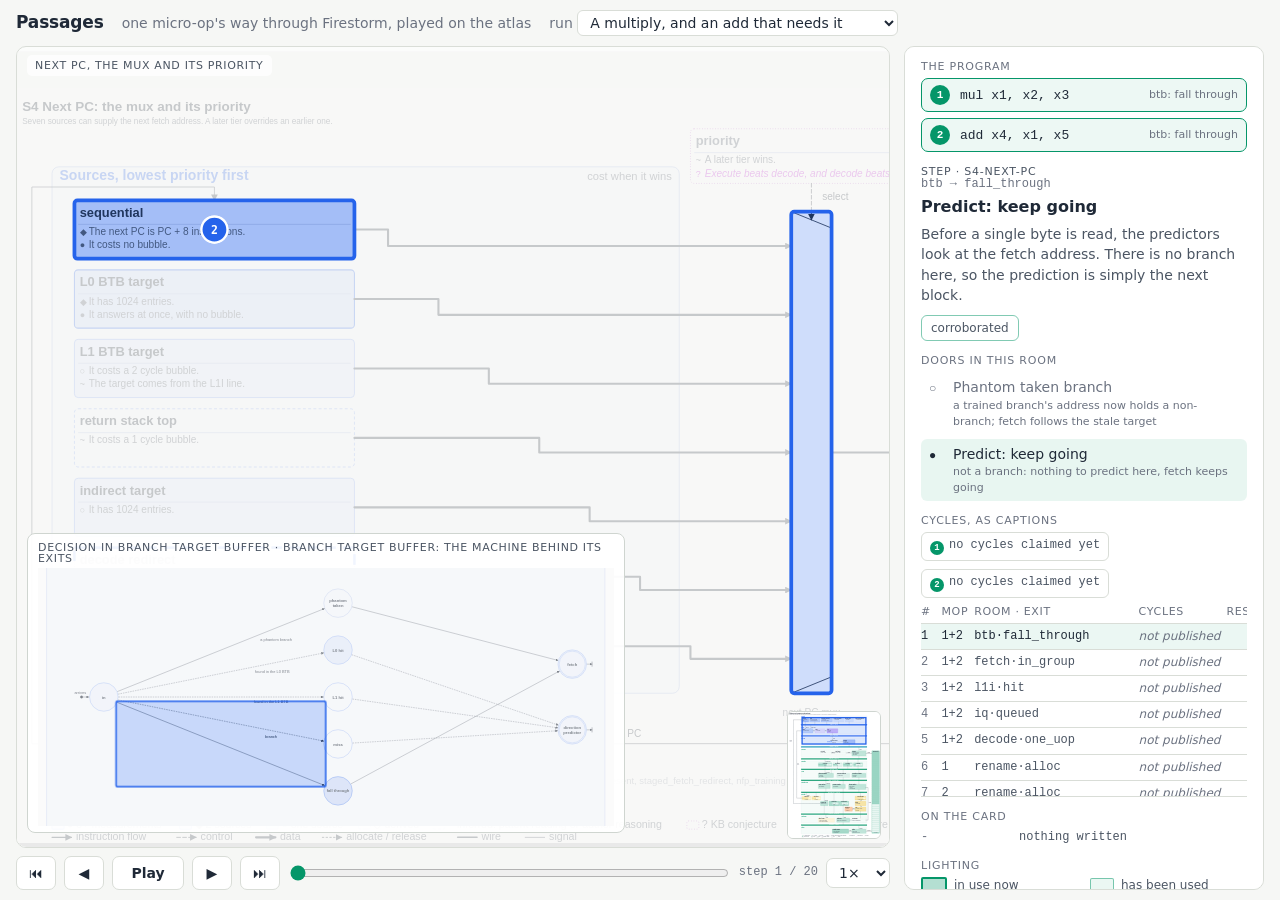
==== site/passages/index.html @ 5b328772 "Passages prototype player, linked under Maps" ====
<!-- index.html
Isaac Hagedorn, 2026-11-15
The Passages prototype: one instruction pair walks the spine of the Firestorm Atlas, with the figures and the runs embedded. -->
<!doctype html>
<meta charset="utf-8">
<meta name="viewport" content="width=device-width, initial-scale=1">
<title>Passages Spine Player</title>
<style>
/* Layout: a stage that holds the atlas figure and its camera, a reading panel beside it; the figure stays on light paper in both themes because the atlas is drawn for paper. */
:root {
  --bg: #f6f7f5; --fg: #1f2937; --fg2: #4b5563; --fg3: #6b7280; --line: #d9ddd7; --panel: #ffffff;
  --paper: #fbfcfb; --veil: #f6f7f5;
  --front: #2563eb; --back: #059669; --icache: #7c3aed; --ours: #c026d3; --wait: #d97706;
  --font: system-ui, -apple-system, 'Segoe UI', Roboto, 'Helvetica Neue', Arial, sans-serif; --mono: ui-monospace, SFMono-Regular, Menlo, Consolas, 'Liberation Mono', monospace;
}
@media (prefers-color-scheme: dark) { :root:not([data-theme="light"]) {
  --bg: #15181c; --fg: #e5e7eb; --fg2: #c3c8cf; --fg3: #8d949e; --line: #2d333b; --panel: #1c2026;
  --paper: #e7ebe8; --veil: #d7dcd8; color-scheme: dark } }
:root[data-theme="dark"] {
  --bg: #15181c; --fg: #e5e7eb; --fg2: #c3c8cf; --fg3: #8d949e; --line: #2d333b; --panel: #1c2026;
  --paper: #e7ebe8; --veil: #d7dcd8; color-scheme: dark }
html, body { height: 100%; }
body { background: var(--bg); color: var(--fg); font: 14px/1.45 var(--font); margin: 0; }
.app { display: grid; grid-template-columns: minmax(0, 1fr) 360px; grid-template-rows: auto minmax(0, 1fr); height: 100%;
  padding-left: max(16px, env(safe-area-inset-left, 0px)); padding-right: max(16px, env(safe-area-inset-right, 0px)); padding-block: 10px; gap: 10px 14px; box-sizing: border-box; }
header { grid-column: 1 / -1; display: flex; flex-wrap: wrap; align-items: baseline; gap: 6px 18px; }
header h1 { font-size: 17px; font-weight: 600; margin: 0; letter-spacing: -0.01em; }
header .sub { color: var(--fg3); }
header select { font: inherit; color: var(--fg); background: var(--panel); border: 1px solid var(--line); border-radius: 6px; padding: 3px 8px; }
.stagewrap { display: flex; flex-direction: column; min-width: 0; min-height: 0; gap: 8px; }
.stage { position: relative; flex: 1 1 auto; min-height: 0; background: var(--paper); border: 1px solid var(--line); border-radius: 10px; overflow: hidden; }
.stage svg.fig { position: absolute; inset: 0; width: 100%; height: 100%; opacity: 0; transition: opacity .35s; }
.stage svg.fig.on { opacity: 1; }
.fig .light rect.now { pointer-events: none; }
.figname { position: absolute; left: 10px; top: 8px; font: 500 11px/1 var(--font); letter-spacing: .06em; text-transform: uppercase; color: #4b5563; background: rgba(255,255,255,.75); padding: 5px 8px; border-radius: 5px; }
.mini { position: absolute; right: 8px; bottom: 8px; width: 92px; height: 126px; background: rgba(255,255,255,.85); border: 1px solid #cfd5d0; border-radius: 6px; overflow: hidden; }
.mini svg { width: 100%; height: 100%; }
.mini .cam { fill: rgba(37,99,235,.12); stroke: #2563eb; stroke-width: 24; }
.beatbar { position: absolute; left: 0; right: 0; bottom: 0; height: 4px; background: rgba(0,0,0,.06); }
.beatbar i { display: block; height: 100%; width: 0; background: var(--back); }
.controls { display: flex; flex-wrap: wrap; align-items: center; gap: 8px; }
.controls button { font: inherit; color: var(--fg); background: var(--panel); border: 1px solid var(--line); border-radius: 7px; padding: 6px 11px; cursor: pointer; min-width: 40px; }
.controls button:hover { border-color: var(--fg3); }
.controls button:focus-visible, header select:focus-visible, .controls select:focus-visible, .controls input:focus-visible { outline: 2px solid var(--front); outline-offset: 2px; }
.controls button.play { font-weight: 600; min-width: 72px; }
.controls input[type=range] { flex: 1 1 140px; min-width: 100px; accent-color: var(--back); }
.controls select { font: inherit; color: var(--fg); background: var(--panel); border: 1px solid var(--line); border-radius: 7px; padding: 5px 8px; }
.controls .pos { font-family: var(--mono); font-size: 12px; color: var(--fg3); font-variant-numeric: tabular-nums; min-width: 72px; text-align: right; }
.panel { background: var(--panel); border: 1px solid var(--line); border-radius: 10px; padding: 14px 16px; overflow-y: auto; min-height: 0; display: flex; flex-direction: column; gap: 14px; }
.party { display: grid; gap: 6px; }
.uop { display: grid; grid-template-columns: 22px minmax(0,1fr) auto; align-items: center; gap: 8px; padding: 6px 8px; border-radius: 7px; border: 1px solid var(--line); }
.uop .n { width: 20px; height: 20px; border-radius: 50%; color: #fff; font: 600 11px/20px var(--mono); text-align: center; background: var(--fg3); }
.uop.active { border-color: var(--back); background: color-mix(in srgb, var(--back) 7%, transparent); }
.uop.active .n { background: var(--back); }
.uop.done { opacity: .7; }
.uop code { font: 500 13px var(--mono); }
.uop .where { font-size: 11px; color: var(--fg3); white-space: nowrap; }
.eyebrow { font: 500 11px/1 var(--font); letter-spacing: .07em; text-transform: uppercase; color: var(--fg3); margin: 0 0 6px; }
.step h2 { font-size: 16px; margin: 0 0 6px; font-weight: 600; text-wrap: balance; }
.step .room { font: 12px var(--mono); color: var(--fg3); margin-bottom: 4px; }
.step p { margin: 0; color: var(--fg2); max-width: 44ch; }
.step p + p { margin-top: 6px; }
.chips { display: flex; flex-wrap: wrap; gap: 6px; margin-top: 10px; }
.chip { font: 500 12px/1 var(--font); padding: 6px 9px; border-radius: 6px; border: 1px solid var(--line); color: var(--fg2); }
.chip.cyc { font-family: var(--mono); font-variant-numeric: tabular-nums; }
.chip b { font-weight: 600; color: var(--fg); }
.chip.rest-confirmed, .chip.rest-corroborated, .chip.rest-measured { border-color: color-mix(in srgb, var(--back) 50%, transparent); }
.chip.rest-conjecture, .chip.rest-proposed { border-color: var(--ours); color: var(--ours); }
.chip.rest-inferred, .chip.rest-derived, .chip.rest-single { border-color: color-mix(in srgb, var(--wait) 60%, transparent); }
.doors { list-style: none; margin: 0; padding: 0; display: grid; gap: 4px; }
.doors li { display: grid; grid-template-columns: 16px minmax(0,1fr); gap: 8px; align-items: baseline; padding: 5px 8px; border-radius: 6px; color: var(--fg3); }
.doors li.taken { color: var(--fg); background: color-mix(in srgb, var(--back) 9%, transparent); }
.doors li.taken.conj { background: color-mix(in srgb, var(--ours) 10%, transparent); }
.doors li i { font-style: normal; font-family: var(--mono); font-size: 12px; }
.doors li span small { display: block; font-size: 11px; color: var(--fg3); }
.changes { font: 12px/1.5 var(--mono); color: var(--fg2); margin: 0; display: grid; gap: 2px; }
.changes div { display: grid; grid-template-columns: 90px minmax(0,1fr); gap: 8px; }
.changes div span:first-child { color: var(--fg3); }
.legend { display: grid; grid-template-columns: 1fr 1fr; gap: 5px 12px; font-size: 12px; color: var(--fg2); }
.legend span { display: flex; align-items: center; gap: 7px; }
.legend i { width: 22px; height: 12px; border-radius: 2px; flex: none; }
.legend .now { background: rgba(5,150,105,.3); border: 2px solid var(--back); }
.legend .been { background: rgba(5,150,105,.08); border: 1px solid rgba(5,150,105,.5); }
.legend .will { border: 2px dashed rgba(5,150,105,.75); }
.legend .idle { background: var(--veil); opacity: .9; border: 1px solid var(--line); }
.legend .conj { border: 2px solid var(--ours); background: rgba(192,38,211,.12); }
.legend .full { background: repeating-linear-gradient(45deg, rgba(217,119,6,.5) 0 3px, transparent 3px 6px); border: 1px solid var(--wait); }
.note { font-size: 12px; color: var(--fg3); }
.fsm { position: absolute; left: 10px; bottom: 14px; width: min(560px, 64%); background: rgba(255,255,255,.93); border: 1px solid #cfd5d0; border-radius: 8px; padding: 8px 10px 6px; opacity: 0; transform: translateY(8px); transition: opacity .3s, transform .3s; pointer-events: none; }
.fsm.on { opacity: 1; transform: none; }
.fsm .t { font: 500 11px/1 var(--font); letter-spacing: .06em; text-transform: uppercase; color: #4b5563; margin-bottom: 4px; }
.fsm .machwrap { position: relative; width: 100%; aspect-ratio: 2.2; }
.fsm svg.mach { position: absolute; inset: 0; width: 100%; height: 100%; display: none; }
.fsm svg.mach.on { display: block; }
.fsm { width: min(640px, 66%); }
.slotfill text { font-family: var(--mono); }
.ledgerwrap { max-height: 190px; overflow: auto; border-bottom: 1px solid var(--line); }
.ledger { width: 100%; border-collapse: collapse; font: 12px/1.35 var(--mono); font-variant-numeric: tabular-nums; }
.ledger th { text-align: left; font: 500 11px/1 var(--font); letter-spacing: .06em; text-transform: uppercase; color: var(--fg3); padding: 0 6px 6px 0; border-bottom: 1px solid var(--line); }
.ledger td { padding: 4px 6px 4px 0; border-bottom: 1px solid var(--line); vertical-align: top; color: var(--fg2); }
.ledger tr.cur td { color: var(--fg); background: color-mix(in srgb, var(--back) 8%, transparent); }
.ledger td.n { color: var(--fg3); }
.ledger td.c { white-space: nowrap; }
.ledger .np { color: var(--fg3); font-style: italic; font-family: var(--font); }
.clock { display: flex; gap: 8px; flex-wrap: wrap; margin-bottom: 8px; }
.clock span { font: 12px var(--mono); padding: 5px 8px; border: 1px solid var(--line); border-radius: 6px; color: var(--fg2); }
.clock span b { color: var(--fg); font-weight: 500; }
.clock span i { display: inline-block; width: 14px; height: 14px; border-radius: 50%; background: var(--back); color: #fff; font: 600 9px/14px var(--mono); text-align: center; font-style: normal; margin-right: 5px; vertical-align: -2px; }
.prelude { border-left: 3px solid var(--wait); padding: 6px 10px; background: color-mix(in srgb, var(--wait) 8%, transparent); border-radius: 0 6px 6px 0; }
@media (max-width: 900px) {
  .app { grid-template-columns: minmax(0, 1fr); grid-template-rows: auto minmax(0, 58vh) auto; height: auto; }
  .panel { overflow: visible; }
}
@media (prefers-reduced-motion: reduce) { .stage svg.fig { transition: none; } }
</style>

<div class="app">
  <header>
    <h1>Passages</h1>
    <span class="sub">one micro-op's way through Firestorm, played on the atlas</span>
    <label class="sub">run <select id="run"></select></label>
  </header>

  <div class="stagewrap">
    <div class="stage" id="stage">
      <svg class="fig" data-fig="03-rename" xmlns="http://www.w3.org/2000/svg" viewBox="0 0 2550.0 1102.5" role="img" aria-label="Map, rename and the register files" font-family="Inter, 'Helvetica Neue', Arial, sans-serif" data-kinds="dataflow structure"><g class="art"><defs><marker id="arrow-03rename" viewBox="0 0 10 10" refX="9" refY="5" markerWidth="9" markerHeight="9" markerUnits="userSpaceOnUse" orient="auto-start-reverse"><path d="M0,0 L10,5 L0,10 z" fill="#1f2937"/></marker><marker id="arrowrev-03rename" viewBox="0 0 10 10" refX="1" refY="5" markerWidth="9" markerHeight="9" markerUnits="userSpaceOnUse" orient="auto-start-reverse"><path d="M10,0 L0,5 L10,10 z" fill="#1f2937"/></marker></defs><rect x="0" y="0" width="2550.0" height="1102.5" fill="#ffffff"/><text x="20" y="30" font-family="Inter, 'Helvetica Neue', Arial, sans-serif" font-size="18" font-weight="700" fill="#1f2937">Map, rename and the register files</text><text x="20" y="48" font-family="Inter, 'Helvetica Neue', Arial, sans-serif" font-size="11" fill="#4b5563">8 uops/clk: map, rename, dispatch</text><rect x="255.0" y="105.0" width="645.0" height="633.0" rx="9" fill="#f5fbf9" stroke="#8abfb3" stroke-width="1"/>
<text x="265.0" y="122.0" font-family="Inter, 'Helvetica Neue', Arial, sans-serif" font-size="18.75" font-weight="700" fill="#059669" text-anchor="start">Map</text>
<text x="890.0" y="122.0" font-family="Inter, 'Helvetica Neue', Arial, sans-serif" font-size="15" font-weight="400" fill="#4b5563" text-anchor="end">8 wide group</text>
<rect x="945.0" y="105.0" width="675.0" height="633.0" rx="9" fill="#f5fbf9" stroke="#8abfb3" stroke-width="1"/>
<text x="955.0" y="122.0" font-family="Inter, 'Helvetica Neue', Arial, sans-serif" font-size="18.75" font-weight="700" fill="#059669" text-anchor="start">Rename</text>
<text x="1610.0" y="122.0" font-family="Inter, 'Helvetica Neue', Arial, sans-serif" font-size="15" font-weight="400" fill="#4b5563" text-anchor="end">arch -&gt; phys</text>
<rect x="1665.0" y="105.0" width="810.0" height="633.0" rx="9" fill="#f5fbf9" stroke="#8abfb3" stroke-width="1"/>
<text x="1675.0" y="122.0" font-family="Inter, 'Helvetica Neue', Arial, sans-serif" font-size="18.75" font-weight="700" fill="#059669" text-anchor="start">Physical register files</text>
<text x="2465.0" y="122.0" font-family="Inter, 'Helvetica Neue', Arial, sans-serif" font-size="15" font-weight="400" fill="#4b5563" text-anchor="end">in flight</text>
<rect x="255.0" y="774.0" width="2220.0" height="225.0" rx="9" fill="#f5fbf9" stroke="#8abfb3" stroke-width="1"/>
<text x="265.0" y="791.0" font-family="Inter, 'Helvetica Neue', Arial, sans-serif" font-size="18.75" font-weight="700" fill="#059669" text-anchor="start">Dispatch</text>
<text x="2465.0" y="791.0" font-family="Inter, 'Helvetica Neue', Arial, sans-serif" font-size="15" font-weight="400" fill="#4b5563" text-anchor="end">unordered | 1 queue per unit</text>
<rect x="75.0" y="360.0" width="135.0" height="75.0" rx="5" fill="#a6d7e3" stroke="#0891b2" stroke-width="2.2"/>
<line x1="80.0" y1="392.0" x2="205.0" y2="392.0" stroke="#9fc4d1" stroke-width="1"/>
<rect x="285.0" y="150.0" width="585.0" height="90.0" rx="5" fill="#f5fbf9" stroke="#50b696" stroke-width="1" stroke-dasharray="4 3"/>
<line x1="290.0" y1="182.0" x2="865.0" y2="182.0" stroke="#9ec5be" stroke-width="1"/>
<rect x="285.0" y="258.0" width="585.0" height="249.0" rx="5" fill="#dcf0ea" stroke="#50b696" stroke-width="1"/>
<rect x="303.0" y="300.0" width="111.0" height="30.0" rx="3" fill="#dcf0ea" stroke="#69c0a5" stroke-width="0.8"/>
<circle cx="430.5" cy="315.0" r="10.5" fill="#ffffff" stroke="#69c0a5" stroke-width="0.9"/>
<rect x="447.0" y="300.0" width="111.0" height="30.0" rx="3" fill="#dcf0ea" stroke="#69c0a5" stroke-width="0.8"/>
<rect x="591.0" y="300.0" width="111.0" height="30.0" rx="3" fill="#dcf0ea" stroke="#69c0a5" stroke-width="0.8"/>
<circle cx="718.5" cy="315.0" r="10.5" fill="#ffffff" stroke="#69c0a5" stroke-width="0.9"/>
<rect x="735.0" y="300.0" width="111.0" height="30.0" rx="3" fill="#dcf0ea" stroke="#69c0a5" stroke-width="0.8"/>
<rect x="303.0" y="339.0" width="111.0" height="30.0" rx="3" fill="#dcf0ea" stroke="#69c0a5" stroke-width="0.8"/>
<circle cx="430.5" cy="354.0" r="10.5" fill="#ffffff" stroke="#69c0a5" stroke-width="0.9"/>
<rect x="447.0" y="339.0" width="111.0" height="30.0" rx="3" fill="#dcf0ea" stroke="#69c0a5" stroke-width="0.8"/>
<rect x="591.0" y="339.0" width="111.0" height="30.0" rx="3" fill="#dcf0ea" stroke="#69c0a5" stroke-width="0.8"/>
<circle cx="718.5" cy="354.0" r="10.5" fill="#ffffff" stroke="#69c0a5" stroke-width="0.9"/>
<rect x="735.0" y="339.0" width="111.0" height="30.0" rx="3" fill="#dcf0ea" stroke="#69c0a5" stroke-width="0.8"/>
<rect x="303.0" y="378.0" width="111.0" height="30.0" rx="3" fill="#dcf0ea" stroke="#69c0a5" stroke-width="0.8"/>
<circle cx="430.5" cy="393.0" r="10.5" fill="#ffffff" stroke="#69c0a5" stroke-width="0.9"/>
<rect x="447.0" y="378.0" width="111.0" height="30.0" rx="3" fill="#dcf0ea" stroke="#69c0a5" stroke-width="0.8"/>
<rect x="591.0" y="378.0" width="111.0" height="30.0" rx="3" fill="#dcf0ea" stroke="#69c0a5" stroke-width="0.8"/>
<circle cx="718.5" cy="393.0" r="10.5" fill="#ffffff" stroke="#69c0a5" stroke-width="0.9"/>
<rect x="735.0" y="378.0" width="111.0" height="30.0" rx="3" fill="#dcf0ea" stroke="#69c0a5" stroke-width="0.8"/>
<rect x="303.0" y="417.0" width="111.0" height="30.0" rx="3" fill="#dcf0ea" stroke="#69c0a5" stroke-width="0.8"/>
<circle cx="430.5" cy="432.0" r="10.5" fill="#ffffff" stroke="#69c0a5" stroke-width="0.9"/>
<rect x="447.0" y="417.0" width="111.0" height="30.0" rx="3" fill="#dcf0ea" stroke="#69c0a5" stroke-width="0.8"/>
<rect x="591.0" y="417.0" width="111.0" height="30.0" rx="3" fill="#f5fbf9" stroke="#9ca3af" stroke-width="0.8"/>
<circle cx="718.5" cy="432.0" r="10.5" fill="#ffffff" stroke="#9ca3af" stroke-width="0.9"/>
<rect x="735.0" y="417.0" width="111.0" height="30.0" rx="3" fill="#f5fbf9" stroke="#9ca3af" stroke-width="0.8"/>
<rect x="303.0" y="456.0" width="111.0" height="30.0" rx="3" fill="#f5fbf9" stroke="#9ca3af" stroke-width="0.8"/>
<circle cx="430.5" cy="471.0" r="10.5" fill="#ffffff" stroke="#9ca3af" stroke-width="0.9"/>
<rect x="447.0" y="456.0" width="111.0" height="30.0" rx="3" fill="#f5fbf9" stroke="#9ca3af" stroke-width="0.8"/>
<rect x="285.0" y="558.0" width="180.0" height="108.0" rx="5" fill="#a5d9c9" stroke="#059669" stroke-width="2.2"/>
<line x1="290.0" y1="590.0" x2="460.0" y2="590.0" stroke="#9ec5be" stroke-width="1"/>
<rect x="483.0" y="558.0" width="180.0" height="108.0" rx="5" fill="#a5d9c9" stroke="#059669" stroke-width="2.2"/>
<line x1="488.0" y1="590.0" x2="658.0" y2="590.0" stroke="#9ec5be" stroke-width="1"/>
<rect x="681.0" y="558.0" width="189.0" height="108.0" rx="5" fill="#c0e5da" stroke="#059669" stroke-width="1.4"/>
<line x1="686.0" y1="590.0" x2="865.0" y2="590.0" stroke="#9ec5be" stroke-width="1"/>
<rect x="975.0" y="150.0" width="300.0" height="177.0" rx="4" fill="#c0e5da" stroke="#059669" stroke-width="1.4"/>
<rect x="979.0" y="186.8" width="96.1" height="13.8" rx="1" fill="#ebf7f3" stroke="#7fbcad" stroke-width="0.5"/>
<rect x="1076.3" y="186.8" width="96.1" height="13.8" rx="1" fill="#ebf7f3" stroke="#7fbcad" stroke-width="0.5"/>
<rect x="1173.7" y="186.8" width="96.1" height="13.8" rx="1" fill="#ebf7f3" stroke="#7fbcad" stroke-width="0.5"/>
<rect x="979.0" y="201.7" width="96.1" height="13.8" rx="1" fill="#ebf7f3" stroke="#7fbcad" stroke-width="0.5"/>
<rect x="1076.3" y="201.7" width="96.1" height="13.8" rx="1" fill="#ebf7f3" stroke="#7fbcad" stroke-width="0.5"/>
<rect x="1173.7" y="201.7" width="96.1" height="13.8" rx="1" fill="#ebf7f3" stroke="#7fbcad" stroke-width="0.5"/>
<rect x="979.0" y="216.7" width="96.1" height="13.8" rx="1" fill="#ebf7f3" stroke="#7fbcad" stroke-width="0.5"/>
<rect x="1076.3" y="216.7" width="96.1" height="13.8" rx="1" fill="#ebf7f3" stroke="#7fbcad" stroke-width="0.5"/>
<rect x="1173.7" y="216.7" width="96.1" height="13.8" rx="1" fill="#ebf7f3" stroke="#7fbcad" stroke-width="0.5"/>
<rect x="979.0" y="231.7" width="96.1" height="13.8" rx="1" fill="#ebf7f3" stroke="#7fbcad" stroke-width="0.5"/>
<rect x="1076.3" y="231.7" width="96.1" height="13.8" rx="1" fill="#ebf7f3" stroke="#7fbcad" stroke-width="0.5"/>
<rect x="1173.7" y="231.7" width="96.1" height="13.8" rx="1" fill="#ebf7f3" stroke="#7fbcad" stroke-width="0.5"/>
<rect x="979.0" y="246.6" width="96.1" height="13.8" rx="1" fill="#ebf7f3" stroke="#7fbcad" stroke-width="0.5"/>
<rect x="1076.3" y="246.6" width="96.1" height="13.8" rx="1" fill="#ebf7f3" stroke="#7fbcad" stroke-width="0.5"/>
<rect x="1173.7" y="246.6" width="96.1" height="13.8" rx="1" fill="#ebf7f3" stroke="#7fbcad" stroke-width="0.5"/>
<rect x="979.0" y="261.6" width="96.1" height="13.8" rx="1" fill="#ebf7f3" stroke="#7fbcad" stroke-width="0.5"/>
<rect x="1076.3" y="261.6" width="96.1" height="13.8" rx="1" fill="#ebf7f3" stroke="#7fbcad" stroke-width="0.5"/>
<rect x="1173.7" y="261.6" width="96.1" height="13.8" rx="1" fill="#ebf7f3" stroke="#7fbcad" stroke-width="0.5"/>
<rect x="979.0" y="276.6" width="96.1" height="13.8" rx="1" fill="#ebf7f3" stroke="#7fbcad" stroke-width="0.5"/>
<rect x="1076.3" y="276.6" width="96.1" height="13.8" rx="1" fill="#ebf7f3" stroke="#7fbcad" stroke-width="0.5"/>
<rect x="1173.7" y="276.6" width="96.1" height="13.8" rx="1" fill="#ebf7f3" stroke="#7fbcad" stroke-width="0.5"/>
<rect x="979.0" y="291.5" width="96.1" height="13.8" rx="1" fill="#ebf7f3" stroke="#7fbcad" stroke-width="0.5"/>
<rect x="1076.3" y="291.5" width="96.1" height="13.8" rx="1" fill="#ebf7f3" stroke="#7fbcad" stroke-width="0.5"/>
<rect x="1173.7" y="291.5" width="96.1" height="13.8" rx="1" fill="#ebf7f3" stroke="#7fbcad" stroke-width="0.5"/>
<rect x="975.0" y="360.0" width="300.0" height="180.0" rx="4" fill="#a5d9c9" stroke="#059669" stroke-width="2.2"/>
<rect x="979.0" y="383.0" width="292.0" height="13.7" rx="1.5" fill="#ebf7f3" stroke="#75b9a8" stroke-width="0.6"/>
<rect x="979.0" y="398.2" width="292.0" height="13.7" rx="1.5" fill="#ebf7f3" stroke="#75b9a8" stroke-width="0.6"/>
<rect x="979.0" y="413.3" width="292.0" height="13.7" rx="1.5" fill="#ebf7f3" stroke="#75b9a8" stroke-width="0.6"/>
<rect x="979.0" y="428.5" width="292.0" height="13.7" rx="1.5" fill="#ebf7f3" stroke="#75b9a8" stroke-width="0.6"/>
<rect x="979.0" y="443.7" width="292.0" height="13.7" rx="1.5" fill="#ebf7f3" stroke="#75b9a8" stroke-width="0.6"/>
<rect x="979.0" y="458.8" width="292.0" height="13.7" rx="1.5" fill="#ebf7f3" stroke="#75b9a8" stroke-width="0.6"/>
<rect x="979.0" y="474.0" width="292.0" height="13.7" rx="1.5" fill="#ebf7f3" stroke="#75b9a8" stroke-width="0.6"/>
<rect x="979.0" y="489.2" width="292.0" height="13.7" rx="1.5" fill="#ebf7f3" stroke="#75b9a8" stroke-width="0.6"/>
<rect x="979.0" y="504.3" width="292.0" height="13.7" rx="1.5" fill="#ebf7f3" stroke="#75b9a8" stroke-width="0.6"/>
<rect x="975.0" y="564.0" width="615.0" height="141.0" rx="5" fill="#c0e5da" stroke="#059669" stroke-width="1.4"/>
<rect x="993.0" y="606.0" width="300.0" height="15.0" rx="2" fill="#f5fbf9" stroke="#9ec5be" stroke-width="0.6"/>
<rect x="993.0" y="606.0" width="300.0" height="15.0" rx="2" fill="#a8daca" stroke="none" stroke-width="1"/>
<rect x="993.0" y="628.5" width="300.0" height="15.0" rx="2" fill="#f5fbf9" stroke="#9ec5be" stroke-width="0.6"/>
<rect x="993.0" y="628.5" width="131.8" height="15.0" rx="2" fill="#a8daca" stroke="none" stroke-width="1"/>
<rect x="993.0" y="651.0" width="300.0" height="15.0" rx="2" fill="#f5fbf9" stroke="#9ec5be" stroke-width="0.6"/>
<rect x="993.0" y="651.0" width="82.1" height="15.0" rx="2" fill="#a8daca" stroke="none" stroke-width="1"/>
<rect x="993.0" y="673.5" width="300.0" height="15.0" rx="2" fill="#f5fbf9" stroke="#9ec5be" stroke-width="0.6"/>
<rect x="993.0" y="673.5" width="19.0" height="15.0" rx="2" fill="#a8daca" stroke="none" stroke-width="1"/>
<rect x="1695.0" y="150.0" width="360.0" height="225.0" rx="4" fill="#c0e5da" stroke="#059669" stroke-width="1.4"/>
<rect x="1699.0" y="186.8" width="86.8" height="15.6" rx="1" fill="#ebf7f3" stroke="#7fbcad" stroke-width="0.5"/>
<rect x="1787.0" y="186.8" width="86.8" height="15.6" rx="1" fill="#ebf7f3" stroke="#7fbcad" stroke-width="0.5"/>
<rect x="1875.0" y="186.8" width="86.8" height="15.6" rx="1" fill="#ebf7f3" stroke="#7fbcad" stroke-width="0.5"/>
<rect x="1963.0" y="186.8" width="86.8" height="15.6" rx="1" fill="#ebf7f3" stroke="#7fbcad" stroke-width="0.5"/>
<rect x="1699.0" y="203.5" width="86.8" height="15.6" rx="1" fill="#ebf7f3" stroke="#7fbcad" stroke-width="0.5"/>
<rect x="1787.0" y="203.5" width="86.8" height="15.6" rx="1" fill="#ebf7f3" stroke="#7fbcad" stroke-width="0.5"/>
<rect x="1875.0" y="203.5" width="86.8" height="15.6" rx="1" fill="#ebf7f3" stroke="#7fbcad" stroke-width="0.5"/>
<rect x="1963.0" y="203.5" width="86.8" height="15.6" rx="1" fill="#ebf7f3" stroke="#7fbcad" stroke-width="0.5"/>
<rect x="1699.0" y="220.3" width="86.8" height="15.6" rx="1" fill="#ebf7f3" stroke="#7fbcad" stroke-width="0.5"/>
<rect x="1787.0" y="220.3" width="86.8" height="15.6" rx="1" fill="#ebf7f3" stroke="#7fbcad" stroke-width="0.5"/>
<rect x="1875.0" y="220.3" width="86.8" height="15.6" rx="1" fill="#ebf7f3" stroke="#7fbcad" stroke-width="0.5"/>
<rect x="1963.0" y="220.3" width="86.8" height="15.6" rx="1" fill="#ebf7f3" stroke="#7fbcad" stroke-width="0.5"/>
<rect x="1699.0" y="237.1" width="86.8" height="15.6" rx="1" fill="#ebf7f3" stroke="#7fbcad" stroke-width="0.5"/>
<rect x="1787.0" y="237.1" width="86.8" height="15.6" rx="1" fill="#ebf7f3" stroke="#7fbcad" stroke-width="0.5"/>
<rect x="1875.0" y="237.1" width="86.8" height="15.6" rx="1" fill="#ebf7f3" stroke="#7fbcad" stroke-width="0.5"/>
<rect x="1963.0" y="237.1" width="86.8" height="15.6" rx="1" fill="#ebf7f3" stroke="#7fbcad" stroke-width="0.5"/>
<rect x="1699.0" y="253.8" width="86.8" height="15.6" rx="1" fill="#ebf7f3" stroke="#7fbcad" stroke-width="0.5"/>
<rect x="1787.0" y="253.8" width="86.8" height="15.6" rx="1" fill="#ebf7f3" stroke="#7fbcad" stroke-width="0.5"/>
<rect x="1875.0" y="253.8" width="86.8" height="15.6" rx="1" fill="#ebf7f3" stroke="#7fbcad" stroke-width="0.5"/>
<rect x="1963.0" y="253.8" width="86.8" height="15.6" rx="1" fill="#ebf7f3" stroke="#7fbcad" stroke-width="0.5"/>
<rect x="1699.0" y="270.6" width="86.8" height="15.6" rx="1" fill="#ebf7f3" stroke="#7fbcad" stroke-width="0.5"/>
<rect x="1787.0" y="270.6" width="86.8" height="15.6" rx="1" fill="#ebf7f3" stroke="#7fbcad" stroke-width="0.5"/>
<rect x="1875.0" y="270.6" width="86.8" height="15.6" rx="1" fill="#ebf7f3" stroke="#7fbcad" stroke-width="0.5"/>
<rect x="1963.0" y="270.6" width="86.8" height="15.6" rx="1" fill="#ebf7f3" stroke="#7fbcad" stroke-width="0.5"/>
<rect x="1699.0" y="287.4" width="86.8" height="15.6" rx="1" fill="#ebf7f3" stroke="#7fbcad" stroke-width="0.5"/>
<rect x="1787.0" y="287.4" width="86.8" height="15.6" rx="1" fill="#ebf7f3" stroke="#7fbcad" stroke-width="0.5"/>
<rect x="1875.0" y="287.4" width="86.8" height="15.6" rx="1" fill="#ebf7f3" stroke="#7fbcad" stroke-width="0.5"/>
<rect x="1963.0" y="287.4" width="86.8" height="15.6" rx="1" fill="#ebf7f3" stroke="#7fbcad" stroke-width="0.5"/>
<rect x="1699.0" y="304.2" width="86.8" height="15.6" rx="1" fill="#ebf7f3" stroke="#7fbcad" stroke-width="0.5"/>
<rect x="1787.0" y="304.2" width="86.8" height="15.6" rx="1" fill="#ebf7f3" stroke="#7fbcad" stroke-width="0.5"/>
<rect x="1875.0" y="304.2" width="86.8" height="15.6" rx="1" fill="#ebf7f3" stroke="#7fbcad" stroke-width="0.5"/>
<rect x="1963.0" y="304.2" width="86.8" height="15.6" rx="1" fill="#ebf7f3" stroke="#7fbcad" stroke-width="0.5"/>
<rect x="1699.0" y="320.9" width="86.8" height="15.6" rx="1" fill="#ebf7f3" stroke="#7fbcad" stroke-width="0.5"/>
<rect x="1787.0" y="320.9" width="86.8" height="15.6" rx="1" fill="#ebf7f3" stroke="#7fbcad" stroke-width="0.5"/>
<rect x="1875.0" y="320.9" width="86.8" height="15.6" rx="1" fill="#ebf7f3" stroke="#7fbcad" stroke-width="0.5"/>
<rect x="1963.0" y="320.9" width="86.8" height="15.6" rx="1" fill="#ebf7f3" stroke="#7fbcad" stroke-width="0.5"/>
<rect x="1699.0" y="337.7" width="86.8" height="15.6" rx="1" fill="#ebf7f3" stroke="#7fbcad" stroke-width="0.5"/>
<rect x="1787.0" y="337.7" width="86.8" height="15.6" rx="1" fill="#ebf7f3" stroke="#7fbcad" stroke-width="0.5"/>
<rect x="1875.0" y="337.7" width="86.8" height="15.6" rx="1" fill="#ebf7f3" stroke="#7fbcad" stroke-width="0.5"/>
<rect x="1963.0" y="337.7" width="86.8" height="15.6" rx="1" fill="#ebf7f3" stroke="#7fbcad" stroke-width="0.5"/>
<rect x="1695.0" y="405.0" width="360.0" height="135.0" rx="4" fill="#c0e5da" stroke="#059669" stroke-width="1.4"/>
<rect x="1699.0" y="428.0" width="86.8" height="14.1" rx="1" fill="#ebf7f3" stroke="#7fbcad" stroke-width="0.5"/>
<rect x="1787.0" y="428.0" width="86.8" height="14.1" rx="1" fill="#ebf7f3" stroke="#7fbcad" stroke-width="0.5"/>
<rect x="1875.0" y="428.0" width="86.8" height="14.1" rx="1" fill="#ebf7f3" stroke="#7fbcad" stroke-width="0.5"/>
<rect x="1963.0" y="428.0" width="86.8" height="14.1" rx="1" fill="#ebf7f3" stroke="#7fbcad" stroke-width="0.5"/>
<rect x="1699.0" y="443.2" width="86.8" height="14.1" rx="1" fill="#ebf7f3" stroke="#7fbcad" stroke-width="0.5"/>
<rect x="1787.0" y="443.2" width="86.8" height="14.1" rx="1" fill="#ebf7f3" stroke="#7fbcad" stroke-width="0.5"/>
<rect x="1875.0" y="443.2" width="86.8" height="14.1" rx="1" fill="#ebf7f3" stroke="#7fbcad" stroke-width="0.5"/>
<rect x="1963.0" y="443.2" width="86.8" height="14.1" rx="1" fill="#ebf7f3" stroke="#7fbcad" stroke-width="0.5"/>
<rect x="1699.0" y="458.5" width="86.8" height="14.1" rx="1" fill="#ebf7f3" stroke="#7fbcad" stroke-width="0.5"/>
<rect x="1787.0" y="458.5" width="86.8" height="14.1" rx="1" fill="#ebf7f3" stroke="#7fbcad" stroke-width="0.5"/>
<rect x="1875.0" y="458.5" width="86.8" height="14.1" rx="1" fill="#ebf7f3" stroke="#7fbcad" stroke-width="0.5"/>
<rect x="1963.0" y="458.5" width="86.8" height="14.1" rx="1" fill="#ebf7f3" stroke="#7fbcad" stroke-width="0.5"/>
<rect x="1699.0" y="473.8" width="86.8" height="14.1" rx="1" fill="#ebf7f3" stroke="#7fbcad" stroke-width="0.5"/>
<rect x="1787.0" y="473.8" width="86.8" height="14.1" rx="1" fill="#ebf7f3" stroke="#7fbcad" stroke-width="0.5"/>
<rect x="1875.0" y="473.8" width="86.8" height="14.1" rx="1" fill="#ebf7f3" stroke="#7fbcad" stroke-width="0.5"/>
<rect x="1963.0" y="473.8" width="86.8" height="14.1" rx="1" fill="#ebf7f3" stroke="#7fbcad" stroke-width="0.5"/>
<rect x="1699.0" y="489.0" width="86.8" height="14.1" rx="1" fill="#ebf7f3" stroke="#7fbcad" stroke-width="0.5"/>
<rect x="1787.0" y="489.0" width="86.8" height="14.1" rx="1" fill="#ebf7f3" stroke="#7fbcad" stroke-width="0.5"/>
<rect x="1875.0" y="489.0" width="86.8" height="14.1" rx="1" fill="#ebf7f3" stroke="#7fbcad" stroke-width="0.5"/>
<rect x="1963.0" y="489.0" width="86.8" height="14.1" rx="1" fill="#ebf7f3" stroke="#7fbcad" stroke-width="0.5"/>
<rect x="1699.0" y="504.2" width="86.8" height="14.1" rx="1" fill="#ebf7f3" stroke="#7fbcad" stroke-width="0.5"/>
<rect x="1787.0" y="504.2" width="86.8" height="14.1" rx="1" fill="#ebf7f3" stroke="#7fbcad" stroke-width="0.5"/>
<rect x="1875.0" y="504.2" width="86.8" height="14.1" rx="1" fill="#ebf7f3" stroke="#7fbcad" stroke-width="0.5"/>
<rect x="1963.0" y="504.2" width="86.8" height="14.1" rx="1" fill="#ebf7f3" stroke="#7fbcad" stroke-width="0.5"/>
<rect x="2085.0" y="405.0" width="165.0" height="135.0" rx="4" fill="#c0e5da" stroke="#059669" stroke-width="1.4"/>
<rect x="2089.0" y="441.8" width="77.3" height="18.2" rx="1" fill="#ebf7f3" stroke="#7fbcad" stroke-width="0.5"/>
<rect x="2167.5" y="441.8" width="77.3" height="18.2" rx="1" fill="#ebf7f3" stroke="#7fbcad" stroke-width="0.5"/>
<rect x="2089.0" y="461.2" width="77.3" height="18.2" rx="1" fill="#ebf7f3" stroke="#7fbcad" stroke-width="0.5"/>
<rect x="2167.5" y="461.2" width="77.3" height="18.2" rx="1" fill="#ebf7f3" stroke="#7fbcad" stroke-width="0.5"/>
<rect x="2089.0" y="480.6" width="77.3" height="18.2" rx="1" fill="#ebf7f3" stroke="#7fbcad" stroke-width="0.5"/>
<rect x="2167.5" y="480.6" width="77.3" height="18.2" rx="1" fill="#ebf7f3" stroke="#7fbcad" stroke-width="0.5"/>
<rect x="2089.0" y="500.1" width="77.3" height="18.2" rx="1" fill="#ebf7f3" stroke="#7fbcad" stroke-width="0.5"/>
<rect x="2167.5" y="500.1" width="77.3" height="18.2" rx="1" fill="#ebf7f3" stroke="#7fbcad" stroke-width="0.5"/>
<rect x="1695.0" y="576.0" width="555.0" height="84.0" rx="5" fill="none" stroke="#b258c5" stroke-width="1.3" stroke-dasharray="1 2.5"/>
<line x1="1700.0" y1="608.0" x2="2245.0" y2="608.0" stroke="#9ec5be" stroke-width="1"/>
<rect x="285.0" y="819.0" width="225.0" height="150.0" rx="4" fill="#c0e5da" stroke="#059669" stroke-width="1.4"/>
<rect x="289.0" y="842.0" width="217.0" height="16.2" rx="1.5" fill="#ebf7f3" stroke="#75b9a8" stroke-width="0.6"/>
<rect x="289.0" y="859.8" width="217.0" height="16.2" rx="1.5" fill="#ebf7f3" stroke="#75b9a8" stroke-width="0.6"/>
<rect x="289.0" y="877.5" width="217.0" height="16.2" rx="1.5" fill="#ebf7f3" stroke="#75b9a8" stroke-width="0.6"/>
<rect x="289.0" y="895.2" width="217.0" height="16.2" rx="1.5" fill="#ebf7f3" stroke="#75b9a8" stroke-width="0.6"/>
<rect x="289.0" y="913.0" width="217.0" height="16.2" rx="1.5" fill="#ebf7f3" stroke="#75b9a8" stroke-width="0.6"/>
<rect x="289.0" y="930.8" width="217.0" height="16.2" rx="1.5" fill="#ebf7f3" stroke="#75b9a8" stroke-width="0.6"/>
<rect x="585.0" y="858.0" width="120.0" height="72.0" rx="5" fill="#f2faf8" stroke="#8abfb3" stroke-width="1"/>
<line x1="590.0" y1="890.8" x2="700.0" y2="890.8" stroke="#9ec5be" stroke-width="1"/>
<rect x="735.0" y="819.0" width="225.0" height="150.0" rx="4" fill="#dcf0ea" stroke="#50b696" stroke-width="1"/>
<rect x="739.0" y="842.0" width="217.0" height="25.1" rx="1.5" fill="#ebf7f3" stroke="#75b9a8" stroke-width="0.6"/>
<rect x="739.0" y="868.6" width="217.0" height="25.1" rx="1.5" fill="#ebf7f3" stroke="#75b9a8" stroke-width="0.6"/>
<rect x="739.0" y="895.2" width="217.0" height="25.1" rx="1.5" fill="#ebf7f3" stroke="#75b9a8" stroke-width="0.6"/>
<rect x="739.0" y="921.9" width="217.0" height="25.1" rx="1.5" fill="#ebf7f3" stroke="#75b9a8" stroke-width="0.6"/>
<rect x="1035.0" y="858.0" width="120.0" height="72.0" rx="5" fill="#f2faf8" stroke="#8abfb3" stroke-width="1"/>
<line x1="1040.0" y1="890.8" x2="1150.0" y2="890.8" stroke="#9ec5be" stroke-width="1"/>
<rect x="1185.0" y="819.0" width="225.0" height="150.0" rx="4" fill="#c0e5da" stroke="#059669" stroke-width="1.4"/>
<rect x="1189.0" y="842.0" width="217.0" height="25.1" rx="1.5" fill="#ebf7f3" stroke="#75b9a8" stroke-width="0.6"/>
<rect x="1189.0" y="868.6" width="217.0" height="25.1" rx="1.5" fill="#ebf7f3" stroke="#75b9a8" stroke-width="0.6"/>
<rect x="1189.0" y="895.2" width="217.0" height="25.1" rx="1.5" fill="#ebf7f3" stroke="#75b9a8" stroke-width="0.6"/>
<rect x="1189.0" y="921.9" width="217.0" height="25.1" rx="1.5" fill="#ebf7f3" stroke="#75b9a8" stroke-width="0.6"/>
<rect x="1485.0" y="858.0" width="120.0" height="72.0" rx="5" fill="#f2faf8" stroke="#8abfb3" stroke-width="1"/>
<line x1="1490.0" y1="890.8" x2="1600.0" y2="890.8" stroke="#9ec5be" stroke-width="1"/>
<rect x="1635.0" y="819.0" width="225.0" height="150.0" rx="4" fill="#c0e5da" stroke="#059669" stroke-width="1.4"/>
<rect x="1639.0" y="842.0" width="217.0" height="25.1" rx="1.5" fill="#ebf7f3" stroke="#75b9a8" stroke-width="0.6"/>
<rect x="1639.0" y="868.6" width="217.0" height="25.1" rx="1.5" fill="#ebf7f3" stroke="#75b9a8" stroke-width="0.6"/>
<rect x="1639.0" y="895.2" width="217.0" height="25.1" rx="1.5" fill="#ebf7f3" stroke="#75b9a8" stroke-width="0.6"/>
<rect x="1639.0" y="921.9" width="217.0" height="25.1" rx="1.5" fill="#ebf7f3" stroke="#75b9a8" stroke-width="0.6"/>
<rect x="1935.0" y="858.0" width="120.0" height="72.0" rx="5" fill="#f2faf8" stroke="#8abfb3" stroke-width="1"/>
<line x1="1940.0" y1="890.8" x2="2050.0" y2="890.8" stroke="#9ec5be" stroke-width="1"/>
<rect x="2100.0" y="819.0" width="345.0" height="96.0" rx="5" fill="#f5fbf9" stroke="#50b696" stroke-width="1" stroke-dasharray="4 3"/>
<line x1="2105.0" y1="851.0" x2="2440.0" y2="851.0" stroke="#9ec5be" stroke-width="1"/>
<polyline points="510.0,894.0 585.0,894.0" fill="none" stroke="#1f2937" stroke-width="1.6" marker-end="url(#arrow-03rename)" stroke-linejoin="round" stroke-linecap="round" data-eid="0" data-src="dispatch_int" data-dst="dispatch_int_q"/>
<polyline points="960.0,894.0 1035.0,894.0" fill="none" stroke="#1f2937" stroke-width="1.6" marker-end="url(#arrow-03rename)" stroke-linejoin="round" stroke-linecap="round" data-eid="1" data-src="dispatch_mul" data-dst="dispatch_mul_q"/>
<polyline points="1410.0,894.0 1485.0,894.0" fill="none" stroke="#1f2937" stroke-width="1.6" marker-end="url(#arrow-03rename)" stroke-linejoin="round" stroke-linecap="round" data-eid="2" data-src="dispatch_ls" data-dst="dispatch_ls_q"/>
<polyline points="1860.0,894.0 1935.0,894.0" fill="none" stroke="#1f2937" stroke-width="1.6" marker-end="url(#arrow-03rename)" stroke-linejoin="round" stroke-linecap="round" data-eid="3" data-src="dispatch_fp" data-dst="dispatch_fp_q"/>
<polyline points="210.0,397.5 232.5,397.5 232.5,195.0 285.0,195.0" fill="none" stroke="#1f2937" stroke-width="1.6" marker-end="url(#arrow-03rename)" stroke-linejoin="round" stroke-linecap="round" data-eid="4" data-src="decode" data-dst="group_map"/>
<polyline points="870.0,195.0 975.0,195.0" fill="none" stroke="#1f2937" stroke-width="1.6" marker-end="url(#arrow-03rename)" stroke-linejoin="round" stroke-linecap="round" data-eid="5" data-src="group_map" data-dst="rename"/>
<polyline points="870.0,612.0 904.5,612.0 904.5,750.0 1642.5,750.0 1642.5,393.0 2001.0,393.0 2001.0,375.0" fill="none" stroke="#1f2937" stroke-width="2.8" marker-end="url(#arrow-03rename)" stroke-linejoin="round" stroke-linecap="round" data-eid="6" data-src="immediate_regs" data-dst="int_prf"/>
<polyline points="1275.0,282.8 1642.5,282.8 1642.5,240.0 1695.0,240.0" fill="none" stroke="#1f2937" stroke-width="1.2" stroke-dasharray="2 3" marker-end="url(#arrow-03rename)" stroke-linejoin="round" stroke-linecap="round" data-eid="7" data-src="rename" data-dst="int_prf"/>
<polyline points="1125.0,327.0 1125.0,360.0" fill="none" stroke="#1f2937" stroke-width="1.2" stroke-dasharray="5 3" marker-end="url(#arrow-03rename)" stroke-linejoin="round" stroke-linecap="round" data-eid="8" data-src="rename" data-dst="rename_retire_queue"/>
<polyline points="1275.0,522.0 1642.5,522.0 1642.5,472.5 1695.0,472.5" fill="none" stroke="#1f2937" stroke-width="1.2" stroke-dasharray="2 3" marker-end="url(#arrow-03rename)" stroke-linejoin="round" stroke-linecap="round" data-eid="9" data-src="rename_retire_queue" data-dst="fp_prf"/>
<polyline points="975.0,318.1 927.0,318.1 927.0,762.0 240.0,762.0 240.0,894.0 285.0,894.0" fill="none" stroke="#1f2937" stroke-width="1.6" marker-end="url(#arrow-03rename)" stroke-linejoin="round" stroke-linecap="round" data-eid="10" data-src="rename" data-dst="dispatch_int"/>
<text x="82.0" y="382.2" font-family="Inter, 'Helvetica Neue', Arial, sans-serif" font-size="17.25" font-weight="600" fill="#1f2937" text-anchor="start">Decode</text>
<text x="82.0" y="406.5" font-family="Inter, 'Helvetica Neue', Arial, sans-serif" font-size="12" font-weight="400" fill="#4b5563" text-anchor="start">●</text>
<text x="94.1" y="406.5" font-family="Inter, 'Helvetica Neue', Arial, sans-serif" font-size="13.5" font-weight="400" fill="#4b5563" text-anchor="start">8 instr/clk</text>
<text x="292.0" y="172.2" font-family="Inter, 'Helvetica Neue', Arial, sans-serif" font-size="17.25" font-weight="600" fill="#1f2937" text-anchor="start">Group map</text>
<text x="292.0" y="196.5" font-family="Inter, 'Helvetica Neue', Arial, sans-serif" font-size="12" font-weight="400" fill="#4b5563" text-anchor="start">~</text>
<text x="304.1" y="196.5" font-family="Inter, 'Helvetica Neue', Arial, sans-serif" font-size="13.5" font-weight="400" fill="#4b5563" text-anchor="start">8 x 8 compare</text>
<text x="292.0" y="214.0" font-family="Inter, 'Helvetica Neue', Arial, sans-serif" font-size="12" font-weight="400" fill="#4b5563" text-anchor="start">~</text>
<text x="304.1" y="214.0" font-family="Inter, 'Helvetica Neue', Arial, sans-serif" font-size="13.5" font-weight="400" fill="#4b5563" text-anchor="start">move chain: 1 clk</text>
<text x="292.0" y="280.2" font-family="Inter, 'Helvetica Neue', Arial, sans-serif" font-size="17.25" font-weight="600" fill="#1f2937" text-anchor="start">Fusion</text>
<text x="358.5" y="320.2" font-family="Inter, 'Helvetica Neue', Arial, sans-serif" font-size="12.75" font-weight="400" fill="#1f2937" text-anchor="middle">flag ALU</text>
<text x="430.5" y="320.2" font-family="Inter, 'Helvetica Neue', Arial, sans-serif" font-size="15" font-weight="400" fill="#1f2937" text-anchor="middle">+</text>
<text x="502.5" y="320.2" font-family="Inter, 'Helvetica Neue', Arial, sans-serif" font-size="12.75" font-weight="400" fill="#1f2937" text-anchor="middle">b.cc</text>
<text x="646.5" y="320.2" font-family="Inter, 'Helvetica Neue', Arial, sans-serif" font-size="12.75" font-weight="400" fill="#1f2937" text-anchor="middle">ALU</text>
<text x="718.5" y="320.2" font-family="Inter, 'Helvetica Neue', Arial, sans-serif" font-size="15" font-weight="400" fill="#1f2937" text-anchor="middle">+</text>
<text x="790.5" y="320.2" font-family="Inter, 'Helvetica Neue', Arial, sans-serif" font-size="12.75" font-weight="400" fill="#1f2937" text-anchor="middle">cbz / cbnz</text>
<text x="358.5" y="359.2" font-family="Inter, 'Helvetica Neue', Arial, sans-serif" font-size="12.75" font-weight="400" fill="#1f2937" text-anchor="middle">aese</text>
<text x="430.5" y="359.2" font-family="Inter, 'Helvetica Neue', Arial, sans-serif" font-size="15" font-weight="400" fill="#1f2937" text-anchor="middle">+</text>
<text x="502.5" y="359.2" font-family="Inter, 'Helvetica Neue', Arial, sans-serif" font-size="12.75" font-weight="400" fill="#1f2937" text-anchor="middle">aesmc</text>
<text x="646.5" y="359.2" font-family="Inter, 'Helvetica Neue', Arial, sans-serif" font-size="12.75" font-weight="400" fill="#1f2937" text-anchor="middle">aesd</text>
<text x="718.5" y="359.2" font-family="Inter, 'Helvetica Neue', Arial, sans-serif" font-size="15" font-weight="400" fill="#1f2937" text-anchor="middle">+</text>
<text x="790.5" y="359.2" font-family="Inter, 'Helvetica Neue', Arial, sans-serif" font-size="12.75" font-weight="400" fill="#1f2937" text-anchor="middle">aesimc</text>
<text x="358.5" y="398.2" font-family="Inter, 'Helvetica Neue', Arial, sans-serif" font-size="12.75" font-weight="400" fill="#1f2937" text-anchor="middle">aes</text>
<text x="430.5" y="398.2" font-family="Inter, 'Helvetica Neue', Arial, sans-serif" font-size="15" font-weight="400" fill="#1f2937" text-anchor="middle">+</text>
<text x="502.5" y="398.2" font-family="Inter, 'Helvetica Neue', Arial, sans-serif" font-size="12.75" font-weight="400" fill="#1f2937" text-anchor="middle">eor</text>
<text x="646.5" y="398.2" font-family="Inter, 'Helvetica Neue', Arial, sans-serif" font-size="12.75" font-weight="400" fill="#1f2937" text-anchor="middle">pmull</text>
<text x="718.5" y="398.2" font-family="Inter, 'Helvetica Neue', Arial, sans-serif" font-size="15" font-weight="400" fill="#1f2937" text-anchor="middle">+</text>
<text x="790.5" y="398.2" font-family="Inter, 'Helvetica Neue', Arial, sans-serif" font-size="12.75" font-weight="400" fill="#1f2937" text-anchor="middle">eor</text>
<text x="358.5" y="437.2" font-family="Inter, 'Helvetica Neue', Arial, sans-serif" font-size="12.75" font-weight="400" fill="#1f2937" text-anchor="middle">amx</text>
<text x="430.5" y="437.2" font-family="Inter, 'Helvetica Neue', Arial, sans-serif" font-size="15" font-weight="400" fill="#1f2937" text-anchor="middle">+</text>
<text x="502.5" y="437.2" font-family="Inter, 'Helvetica Neue', Arial, sans-serif" font-size="12.75" font-weight="400" fill="#1f2937" text-anchor="middle">amx</text>
<text x="646.5" y="437.2" font-family="Inter, 'Helvetica Neue', Arial, sans-serif" font-size="12.75" font-weight="400" fill="#9ca3af" text-anchor="middle">adrp</text>
<text x="718.5" y="437.2" font-family="Inter, 'Helvetica Neue', Arial, sans-serif" font-size="15" font-weight="400" fill="#9ca3af" text-anchor="middle">+</text>
<text x="790.5" y="437.2" font-family="Inter, 'Helvetica Neue', Arial, sans-serif" font-size="12.75" font-weight="400" fill="#9ca3af" text-anchor="middle">add</text>
<polyline points="587.0,432.0 852.0,432.0" fill="none" stroke="#9ca3af" stroke-width="1.4" stroke-linejoin="round" stroke-linecap="round"/>
<text x="358.5" y="476.2" font-family="Inter, 'Helvetica Neue', Arial, sans-serif" font-size="12.75" font-weight="400" fill="#9ca3af" text-anchor="middle">mov</text>
<text x="430.5" y="476.2" font-family="Inter, 'Helvetica Neue', Arial, sans-serif" font-size="15" font-weight="400" fill="#9ca3af" text-anchor="middle">+</text>
<text x="502.5" y="476.2" font-family="Inter, 'Helvetica Neue', Arial, sans-serif" font-size="12.75" font-weight="400" fill="#9ca3af" text-anchor="middle">movk</text>
<polyline points="299.0,471.0 564.0,471.0" fill="none" stroke="#9ca3af" stroke-width="1.4" stroke-linejoin="round" stroke-linecap="round"/>
<text x="289.0" y="534.0" font-family="Inter, 'Helvetica Neue', Arial, sans-serif" font-size="12.75" font-weight="500" fill="#4b5563" text-anchor="start" data-owner="fusion-limit">4 reads / 6 instr ○</text>
<text x="292.0" y="580.2" font-family="Inter, 'Helvetica Neue', Arial, sans-serif" font-size="17.25" font-weight="600" fill="#1f2937" text-anchor="start">Move</text>
<text x="292.0" y="604.5" font-family="Inter, 'Helvetica Neue', Arial, sans-serif" font-size="12" font-weight="400" fill="#4b5563" text-anchor="start">●</text>
<text x="304.1" y="604.5" font-family="Inter, 'Helvetica Neue', Arial, sans-serif" font-size="13.5" font-weight="400" fill="#4b5563" text-anchor="start">full width</text>
<text x="292.0" y="622.0" font-family="Inter, 'Helvetica Neue', Arial, sans-serif" font-size="12" font-weight="400" fill="#4b5563" text-anchor="start">●</text>
<text x="304.1" y="622.0" font-family="Inter, 'Helvetica Neue', Arial, sans-serif" font-size="13.5" font-weight="400" fill="#4b5563" text-anchor="start">no issue</text>
<text x="490.0" y="580.2" font-family="Inter, 'Helvetica Neue', Arial, sans-serif" font-size="17.25" font-weight="600" fill="#1f2937" text-anchor="start">Zero idiom</text>
<text x="490.0" y="604.5" font-family="Inter, 'Helvetica Neue', Arial, sans-serif" font-size="12" font-weight="400" fill="#4b5563" text-anchor="start">●</text>
<text x="502.1" y="604.5" font-family="Inter, 'Helvetica Neue', Arial, sans-serif" font-size="13.5" font-weight="400" fill="#4b5563" text-anchor="start">vector</text>
<text x="490.0" y="622.0" font-family="Inter, 'Helvetica Neue', Arial, sans-serif" font-size="12" font-weight="400" fill="#4b5563" text-anchor="start">●</text>
<text x="502.1" y="622.0" font-family="Inter, 'Helvetica Neue', Arial, sans-serif" font-size="13.5" font-weight="400" fill="#4b5563" text-anchor="start">no issue</text>
<text x="688.0" y="580.2" font-family="Inter, 'Helvetica Neue', Arial, sans-serif" font-size="17.25" font-weight="600" fill="#1f2937" text-anchor="start">MOV imm</text>
<text x="688.0" y="604.5" font-family="Inter, 'Helvetica Neue', Arial, sans-serif" font-size="12" font-weight="400" fill="#4b5563" text-anchor="start">◆</text>
<text x="700.1" y="604.5" font-family="Inter, 'Helvetica Neue', Arial, sans-serif" font-size="13.5" font-weight="400" fill="#4b5563" text-anchor="start">2 / 8 instr</text>
<text x="688.0" y="622.0" font-family="Inter, 'Helvetica Neue', Arial, sans-serif" font-size="12" font-weight="400" fill="#4b5563" text-anchor="start">○</text>
<text x="700.1" y="622.0" font-family="Inter, 'Helvetica Neue', Arial, sans-serif" font-size="13.5" font-weight="400" fill="#4b5563" text-anchor="start">8 / 8 disputed</text>
<text x="688.0" y="639.5" font-family="Inter, 'Helvetica Neue', Arial, sans-serif" font-size="12" font-weight="400" fill="#4b5563" text-anchor="start">◆</text>
<text x="700.1" y="639.5" font-family="Inter, 'Helvetica Neue', Arial, sans-serif" font-size="13.5" font-weight="400" fill="#4b5563" text-anchor="start">no issue</text>
<text x="289.0" y="699.0" font-family="Inter, 'Helvetica Neue', Arial, sans-serif" font-size="12.75" font-weight="500" fill="#4b5563" text-anchor="start" data-owner="elim-note">real ops: sub-reg mov, xzr, eor</text>
<text x="1027.7" y="184.8" font-family="Inter, 'Helvetica Neue', Arial, sans-serif" font-size="11.25" font-weight="400" fill="#9ca3af" text-anchor="middle">arch</text>
<text x="1125.0" y="184.8" font-family="Inter, 'Helvetica Neue', Arial, sans-serif" font-size="11.25" font-weight="400" fill="#9ca3af" text-anchor="middle">phys</text>
<text x="1222.3" y="184.8" font-family="Inter, 'Helvetica Neue', Arial, sans-serif" font-size="11.25" font-weight="400" fill="#9ca3af" text-anchor="middle">sec</text>
<text x="1125.0" y="167.0" font-family="Inter, 'Helvetica Neue', Arial, sans-serif" font-size="15" font-weight="600" fill="#1f2937" text-anchor="middle">Map</text>
<text x="1125.0" y="322.0" font-family="Inter, 'Helvetica Neue', Arial, sans-serif" font-size="13.5" font-weight="400" fill="#4b5563" text-anchor="middle">32 | 8 uops/clk</text>
<text x="1297.0" y="183.0" font-family="Inter, 'Helvetica Neue', Arial, sans-serif" font-size="12.75" font-weight="500" fill="#4b5563" text-anchor="start" data-owner="sec-note">sec: this process wrote it</text>
<text x="1297.0" y="222.0" font-family="Inter, 'Helvetica Neue', Arial, sans-serif" font-size="12.75" font-weight="500" fill="#4b5563" text-anchor="start" data-owner="sec-note2">unwritten read -&gt; ~4 wide ~</text>
<text x="1297.0" y="309.0" font-family="Inter, 'Helvetica Neue', Arial, sans-serif" font-size="12.75" font-weight="500" fill="#c026d3" text-anchor="start" data-owner="flag-note">flag moves at map ?</text>
<text x="1125.0" y="377.0" font-family="Inter, 'Helvetica Neue', Arial, sans-serif" font-size="15" font-weight="600" fill="#1f2937" text-anchor="middle">Retire queue</text>
<text x="1125.0" y="535.0" font-family="Inter, 'Helvetica Neue', Arial, sans-serif" font-size="13.5" font-weight="400" fill="#4b5563" text-anchor="middle">623 | 16 retire/clk</text>
<text x="1297.0" y="399.0" font-family="Inter, 'Helvetica Neue', Arial, sans-serif" font-size="12.75" font-weight="500" fill="#4b5563" text-anchor="start" data-owner="rrq1">1 entry / map change ~</text>
<text x="1297.0" y="441.0" font-family="Inter, 'Helvetica Neue', Arial, sans-serif" font-size="12.75" font-weight="500" fill="#4b5563" text-anchor="start" data-owner="rrq2">mispredict: restore ~</text>
<text x="1297.0" y="483.0" font-family="Inter, 'Helvetica Neue', Arial, sans-serif" font-size="12.75" font-weight="500" fill="#4b5563" text-anchor="start" data-owner="rrq3">retire: free old ~</text>
<text x="982.0" y="586.2" font-family="Inter, 'Helvetica Neue', Arial, sans-serif" font-size="17.25" font-weight="600" fill="#1f2937" text-anchor="start">Windows</text>
<text x="1301.0" y="619.0" font-family="Inter, 'Helvetica Neue', Arial, sans-serif" font-size="13.5" font-weight="400" fill="#4b5563" text-anchor="start">● NOP 2277 (330 x 7)</text>
<text x="1301.0" y="641.5" font-family="Inter, 'Helvetica Neue', Arial, sans-serif" font-size="13.5" font-weight="400" fill="#4b5563" text-anchor="start">○ issuing ~1000 (330 x 4)</text>
<text x="1301.0" y="664.0" font-family="Inter, 'Helvetica Neue', Arial, sans-serif" font-size="13.5" font-weight="400" fill="#4b5563" text-anchor="start">● writing 623</text>
<text x="1301.0" y="686.5" font-family="Inter, 'Helvetica Neue', Arial, sans-serif" font-size="13.5" font-weight="400" fill="#4b5563" text-anchor="start">○ branches 144</text>
<text x="1743.0" y="184.8" font-family="Inter, 'Helvetica Neue', Arial, sans-serif" font-size="11.25" font-weight="400" fill="#9ca3af" text-anchor="middle">bank 0</text>
<text x="1831.0" y="184.8" font-family="Inter, 'Helvetica Neue', Arial, sans-serif" font-size="11.25" font-weight="400" fill="#9ca3af" text-anchor="middle">bank 1</text>
<text x="1919.0" y="184.8" font-family="Inter, 'Helvetica Neue', Arial, sans-serif" font-size="11.25" font-weight="400" fill="#9ca3af" text-anchor="middle">bank 2</text>
<text x="2007.0" y="184.8" font-family="Inter, 'Helvetica Neue', Arial, sans-serif" font-size="11.25" font-weight="400" fill="#9ca3af" text-anchor="middle">bank 3</text>
<text x="1875.0" y="167.0" font-family="Inter, 'Helvetica Neue', Arial, sans-serif" font-size="15" font-weight="600" fill="#1f2937" text-anchor="middle">Integer</text>
<text x="1875.0" y="370.0" font-family="Inter, 'Helvetica Neue', Arial, sans-serif" font-size="13.5" font-weight="400" fill="#4b5563" text-anchor="middle">380 | 362 usable</text>
<text x="2077.0" y="183.0" font-family="Inter, 'Helvetica Neue', Arial, sans-serif" font-size="12.75" font-weight="500" fill="#4b5563" text-anchor="start" data-owner="int1">4 banks | wake 2-3 clk ~</text>
<text x="2077.0" y="225.0" font-family="Inter, 'Helvetica Neue', Arial, sans-serif" font-size="12.75" font-weight="500" fill="#4b5563" text-anchor="start" data-owner="int2">imm pool ~36 ○</text>
<text x="2077.0" y="309.0" font-family="Inter, 'Helvetica Neue', Arial, sans-serif" font-size="12.75" font-weight="500" fill="#c026d3" text-anchor="start" data-owner="int3">overflow pool ?</text>
<text x="1875.0" y="422.0" font-family="Inter, 'Helvetica Neue', Arial, sans-serif" font-size="15" font-weight="600" fill="#1f2937" text-anchor="middle">FP / SIMD</text>
<text x="1875.0" y="535.0" font-family="Inter, 'Helvetica Neue', Arial, sans-serif" font-size="13.5" font-weight="400" fill="#4b5563" text-anchor="middle">432 x 128 b | 382 usable</text>
<text x="2128.2" y="439.8" font-family="Inter, 'Helvetica Neue', Arial, sans-serif" font-size="11.25" font-weight="400" fill="#9ca3af" text-anchor="middle">scalar</text>
<text x="2206.8" y="439.8" font-family="Inter, 'Helvetica Neue', Arial, sans-serif" font-size="11.25" font-weight="400" fill="#9ca3af" text-anchor="middle">SIMD</text>
<text x="2167.5" y="422.0" font-family="Inter, 'Helvetica Neue', Arial, sans-serif" font-size="15" font-weight="600" fill="#1f2937" text-anchor="middle">Flags</text>
<text x="2167.5" y="535.0" font-family="Inter, 'Helvetica Neue', Arial, sans-serif" font-size="13.5" font-weight="400" fill="#4b5563" text-anchor="middle">128 | 123 usable</text>
<text x="2272.0" y="444.0" font-family="Inter, 'Helvetica Neue', Arial, sans-serif" font-size="12.75" font-weight="500" fill="#4b5563" text-anchor="start" data-owner="flags1">2 files</text>
<text x="2272.0" y="477.0" font-family="Inter, 'Helvetica Neue', Arial, sans-serif" font-size="12.75" font-weight="500" fill="#4b5563" text-anchor="start" data-owner="flags2">cross 6 clk ○</text>
<text x="1702.0" y="598.2" font-family="Inter, 'Helvetica Neue', Arial, sans-serif" font-size="17.25" font-weight="600" fill="#4b5563" text-anchor="start">Special registers</text>
<text x="1702.0" y="622.5" font-family="Inter, 'Helvetica Neue', Arial, sans-serif" font-size="12" font-weight="400" fill="#c026d3" text-anchor="start">?</text>
<text x="1714.1" y="622.5" font-family="Inter, 'Helvetica Neue', Arial, sans-serif" font-size="13.5" font-weight="400" fill="#c026d3" text-anchor="start" font-style="italic">spec write | retire commit</text>
<text x="397.5" y="836.0" font-family="Inter, 'Helvetica Neue', Arial, sans-serif" font-size="15" font-weight="600" fill="#1f2937" text-anchor="middle">Integer</text>
<text x="397.5" y="964.0" font-family="Inter, 'Helvetica Neue', Arial, sans-serif" font-size="13.5" font-weight="400" fill="#4b5563" text-anchor="middle">2 x 24</text>
<text x="592.0" y="880.2" font-family="Inter, 'Helvetica Neue', Arial, sans-serif" font-size="17.25" font-weight="600" fill="#1f2937" text-anchor="start">scheduler</text>
<text x="592.0" y="904.5" font-family="Inter, 'Helvetica Neue', Arial, sans-serif" font-size="11.25" font-weight="400" fill="#4b5563" text-anchor="start">~</text>
<text x="603.4" y="904.5" font-family="Inter, 'Helvetica Neue', Arial, sans-serif" font-size="12.75" font-weight="400" fill="#4b5563" text-anchor="start">1 uop/clk</text>
<text x="847.5" y="836.0" font-family="Inter, 'Helvetica Neue', Arial, sans-serif" font-size="15" font-weight="600" fill="#1f2937" text-anchor="middle">Multiply</text>
<text x="847.5" y="964.0" font-family="Inter, 'Helvetica Neue', Arial, sans-serif" font-size="13.5" font-weight="400" fill="#4b5563" text-anchor="middle">12 | units 5, 6</text>
<text x="1042.0" y="880.2" font-family="Inter, 'Helvetica Neue', Arial, sans-serif" font-size="17.25" font-weight="600" fill="#1f2937" text-anchor="start">scheduler</text>
<text x="1042.0" y="904.5" font-family="Inter, 'Helvetica Neue', Arial, sans-serif" font-size="11.25" font-weight="400" fill="#4b5563" text-anchor="start">○</text>
<text x="1053.4" y="904.5" font-family="Inter, 'Helvetica Neue', Arial, sans-serif" font-size="12.75" font-weight="400" fill="#4b5563" text-anchor="start">1 uop/clk</text>
<text x="1297.5" y="836.0" font-family="Inter, 'Helvetica Neue', Arial, sans-serif" font-size="15" font-weight="600" fill="#1f2937" text-anchor="middle">Load / store</text>
<text x="1297.5" y="964.0" font-family="Inter, 'Helvetica Neue', Arial, sans-serif" font-size="13.5" font-weight="400" fill="#4b5563" text-anchor="middle">10</text>
<text x="1492.0" y="880.2" font-family="Inter, 'Helvetica Neue', Arial, sans-serif" font-size="17.25" font-weight="600" fill="#1f2937" text-anchor="start">scheduler</text>
<text x="1492.0" y="904.5" font-family="Inter, 'Helvetica Neue', Arial, sans-serif" font-size="11.25" font-weight="400" fill="#4b5563" text-anchor="start">○</text>
<text x="1503.4" y="904.5" font-family="Inter, 'Helvetica Neue', Arial, sans-serif" font-size="12.75" font-weight="400" fill="#4b5563" text-anchor="start">1 uop/clk</text>
<text x="1747.5" y="836.0" font-family="Inter, 'Helvetica Neue', Arial, sans-serif" font-size="15" font-weight="600" fill="#1f2937" text-anchor="middle">FP / SIMD</text>
<text x="1747.5" y="964.0" font-family="Inter, 'Helvetica Neue', Arial, sans-serif" font-size="13.5" font-weight="400" fill="#4b5563" text-anchor="middle">12 (14 disputed)</text>
<text x="1942.0" y="880.2" font-family="Inter, 'Helvetica Neue', Arial, sans-serif" font-size="17.25" font-weight="600" fill="#1f2937" text-anchor="start">scheduler</text>
<text x="1942.0" y="904.5" font-family="Inter, 'Helvetica Neue', Arial, sans-serif" font-size="11.25" font-weight="400" fill="#4b5563" text-anchor="start">○</text>
<text x="1953.4" y="904.5" font-family="Inter, 'Helvetica Neue', Arial, sans-serif" font-size="12.75" font-weight="400" fill="#4b5563" text-anchor="start">1 uop/clk</text>
<text x="2107.0" y="841.2" font-family="Inter, 'Helvetica Neue', Arial, sans-serif" font-size="17.25" font-weight="600" fill="#1f2937" text-anchor="start">Stall</text>
<text x="2107.0" y="865.5" font-family="Inter, 'Helvetica Neue', Arial, sans-serif" font-size="12" font-weight="400" fill="#4b5563" text-anchor="start">~</text>
<text x="2119.1" y="865.5" font-family="Inter, 'Helvetica Neue', Arial, sans-serif" font-size="13.5" font-weight="400" fill="#4b5563" text-anchor="start">full -&gt; stall</text>
<text x="2107.0" y="883.0" font-family="Inter, 'Helvetica Neue', Arial, sans-serif" font-size="12" font-weight="400" fill="#4b5563" text-anchor="start">○</text>
<text x="2119.1" y="883.0" font-family="Inter, 'Helvetica Neue', Arial, sans-serif" font-size="13.5" font-weight="400" fill="#4b5563" text-anchor="start">8 uops/clk</text>
<polyline points="227.5,300.2 237.5,292.2" fill="none" stroke="#1f2937" stroke-width="1.1" stroke-linejoin="round" stroke-linecap="round"/>
<text x="240.5" y="299.2" font-family="Inter, 'Helvetica Neue', Arial, sans-serif" font-size="12.75" font-weight="400" fill="#1f2937" text-anchor="start" data-owner="slash">8</text>
<polyline points="897.5,200.0 905.5,190.0" fill="none" stroke="#1f2937" stroke-width="1.1" stroke-linejoin="round" stroke-linecap="round"/>
<text x="907.5" y="191.0" font-family="Inter, 'Helvetica Neue', Arial, sans-serif" font-size="12.75" font-weight="400" fill="#1f2937" text-anchor="start" data-owner="slash">8</text>
<text x="1054.0" y="767.2" font-family="Inter, 'Helvetica Neue', Arial, sans-serif" font-size="13.5" font-weight="500" fill="#1f2937" text-anchor="start" data-owner="6">imm pool</text>
<text x="1504.0" y="276.0" font-family="Inter, 'Helvetica Neue', Arial, sans-serif" font-size="13.5" font-weight="500" fill="#1f2937" text-anchor="start" data-owner="7">alloc</text>
<text x="1144.0" y="348.0" font-family="Inter, 'Helvetica Neue', Arial, sans-serif" font-size="13.5" font-weight="500" fill="#1f2937" text-anchor="start" data-owner="8">old preg</text>
<text x="1504.0" y="511.5" font-family="Inter, 'Helvetica Neue', Arial, sans-serif" font-size="13.5" font-weight="500" fill="#1f2937" text-anchor="start" data-owner="9">free</text>
<polyline points="579.5,767.0 587.5,757.0" fill="none" stroke="#1f2937" stroke-width="1.1" stroke-linejoin="round" stroke-linecap="round"/>
<text x="589.5" y="758.0" font-family="Inter, 'Helvetica Neue', Arial, sans-serif" font-size="12.75" font-weight="400" fill="#1f2937" text-anchor="start" data-owner="slash">8</text>
<rect x="60.0" y="1059.0" width="16.0" height="11.0" rx="2" fill="#a5d9c9" stroke="#059669" stroke-width="2.2"/>
<text x="80.0" y="1068.0" font-family="Inter, 'Helvetica Neue', Arial, sans-serif" font-size="14.25" font-weight="400" fill="#4b5563" text-anchor="start">● 3+ measurements</text>
<rect x="230.9" y="1059.0" width="16.0" height="11.0" rx="2" fill="#c0e5da" stroke="#059669" stroke-width="1.4"/>
<text x="250.9" y="1068.0" font-family="Inter, 'Helvetica Neue', Arial, sans-serif" font-size="14.25" font-weight="400" fill="#4b5563" text-anchor="start">◆ 2 sources</text>
<rect x="347.0" y="1059.0" width="16.0" height="11.0" rx="2" fill="#dcf0ea" stroke="#50b696" stroke-width="1"/>
<text x="367.0" y="1068.0" font-family="Inter, 'Helvetica Neue', Arial, sans-serif" font-size="14.25" font-weight="400" fill="#4b5563" text-anchor="start">○ one source</text>
<rect x="470.5" y="1059.0" width="16.0" height="11.0" rx="2" fill="#ebf7f3" stroke="#50b696" stroke-width="1" stroke-dasharray="9 3"/>
<text x="490.5" y="1068.0" font-family="Inter, 'Helvetica Neue', Arial, sans-serif" font-size="14.25" font-weight="400" fill="#4b5563" text-anchor="start">◇ derived</text>
<rect x="570.0" y="1059.0" width="16.0" height="11.0" rx="2" fill="#f5fbf9" stroke="#50b696" stroke-width="1" stroke-dasharray="4 3"/>
<text x="590.0" y="1068.0" font-family="Inter, 'Helvetica Neue', Arial, sans-serif" font-size="14.25" font-weight="400" fill="#4b5563" text-anchor="start">~ inferred: patent reading or author reasoning</text>
<rect x="910.2" y="1059.0" width="16.0" height="11.0" rx="2" fill="none" stroke="#b258c5" stroke-width="1.3" stroke-dasharray="1 2.5"/>
<text x="930.2" y="1068.0" font-family="Inter, 'Helvetica Neue', Arial, sans-serif" font-size="14.25" font-weight="400" fill="#4b5563" text-anchor="start">? KB conjecture</text>
<rect x="1055.4" y="1059.0" width="16.0" height="11.0" rx="2" fill="#fbf2fc" stroke="#c026d3" stroke-width="1.2" stroke-dasharray="6 2"/>
<text x="1075.4" y="1068.0" font-family="Inter, 'Helvetica Neue', Arial, sans-serif" font-size="14.25" font-weight="400" fill="#4b5563" text-anchor="start">+ proposed here</text>
<rect x="1199.6" y="1059.0" width="16.0" height="11.0" rx="2" fill="none" stroke="#9ca3af" stroke-width="1" stroke-dasharray="2 3"/>
<text x="1219.6" y="1068.0" font-family="Inter, 'Helvetica Neue', Arial, sans-serif" font-size="14.25" font-weight="400" fill="#4b5563" text-anchor="start">? unknown</text>
<polyline points="60.0,1081.0 86.0,1081.0" fill="none" stroke="#1f2937" stroke-width="1.6" marker-end="url(#arrow-03rename)" stroke-linejoin="round" stroke-linecap="round"/>
<text x="92.0" y="1085.0" font-family="Inter, 'Helvetica Neue', Arial, sans-serif" font-size="14.25" font-weight="400" fill="#4b5563" text-anchor="start">instruction flow</text>
<polyline points="227.0,1081.0 253.0,1081.0" fill="none" stroke="#1f2937" stroke-width="1.2" stroke-dasharray="5 3" marker-end="url(#arrow-03rename)" stroke-linejoin="round" stroke-linecap="round"/>
<text x="259.0" y="1085.0" font-family="Inter, 'Helvetica Neue', Arial, sans-serif" font-size="14.25" font-weight="400" fill="#4b5563" text-anchor="start">control</text>
<polyline points="333.2,1081.0 359.2,1081.0" fill="none" stroke="#1f2937" stroke-width="2.8" marker-end="url(#arrow-03rename)" stroke-linejoin="round" stroke-linecap="round"/>
<text x="365.2" y="1085.0" font-family="Inter, 'Helvetica Neue', Arial, sans-serif" font-size="14.25" font-weight="400" fill="#4b5563" text-anchor="start">data</text>
<polyline points="422.0,1081.0 448.0,1081.0" fill="none" stroke="#1f2937" stroke-width="1.2" stroke-dasharray="2 3" marker-end="url(#arrow-03rename)" stroke-linejoin="round" stroke-linecap="round"/>
<text x="454.0" y="1085.0" font-family="Inter, 'Helvetica Neue', Arial, sans-serif" font-size="14.25" font-weight="400" fill="#4b5563" text-anchor="start">allocate / release</text>
<polyline points="603.2,1081.0 629.2,1081.0" fill="none" stroke="#1f2937" stroke-width="2.0" stroke-linejoin="round" stroke-linecap="round"/>
<text x="635.2" y="1085.0" font-family="Inter, 'Helvetica Neue', Arial, sans-serif" font-size="14.25" font-weight="400" fill="#4b5563" text-anchor="start">wire</text>
<polyline points="693.7,1081.0 719.7,1081.0" fill="none" stroke="#1f2937" stroke-width="1.0" stroke-linejoin="round" stroke-linecap="round"/>
<text x="725.7" y="1085.0" font-family="Inter, 'Helvetica Neue', Arial, sans-serif" font-size="14.25" font-weight="400" fill="#4b5563" text-anchor="start">signal</text><g class="hot-layer"><rect class="hot" data-bid="decode" x="75.0" y="360.0" width="135.0" height="75.0" fill="transparent" stroke="none" pointer-events="all"/><rect class="hot" data-bid="group_map" x="285.0" y="150.0" width="585.0" height="90.0" fill="transparent" stroke="none" pointer-events="all"/><rect class="hot" data-bid="macro_op_fusion" x="285.0" y="258.0" width="585.0" height="249.0" fill="transparent" stroke="none" pointer-events="all"/><rect class="hot" data-bid="move_elimination" x="285.0" y="558.0" width="180.0" height="108.0" fill="transparent" stroke="none" pointer-events="all"/><rect class="hot" data-bid="zero_idiom" x="483.0" y="558.0" width="180.0" height="108.0" fill="transparent" stroke="none" pointer-events="all"/><rect class="hot" data-bid="immediate_regs" x="681.0" y="558.0" width="189.0" height="108.0" fill="transparent" stroke="none" pointer-events="all"/><rect class="hot" data-bid="rename" x="975.0" y="150.0" width="300.0" height="177.0" fill="transparent" stroke="none" pointer-events="all"/><rect class="hot" data-bid="rename_retire_queue" x="975.0" y="360.0" width="300.0" height="180.0" fill="transparent" stroke="none" pointer-events="all"/><rect class="hot" data-bid="windows" x="975.0" y="564.0" width="615.0" height="141.0" fill="transparent" stroke="none" pointer-events="all"/><rect class="hot" data-bid="int_prf" x="1695.0" y="150.0" width="360.0" height="225.0" fill="transparent" stroke="none" pointer-events="all"/><rect class="hot" data-bid="fp_prf" x="1695.0" y="405.0" width="360.0" height="135.0" fill="transparent" stroke="none" pointer-events="all"/><rect class="hot" data-bid="flags_prf" x="2085.0" y="405.0" width="165.0" height="135.0" fill="transparent" stroke="none" pointer-events="all"/><rect class="hot" data-bid="speculative_special_regs" x="1695.0" y="576.0" width="555.0" height="84.0" fill="transparent" stroke="none" pointer-events="all"/><rect class="hot" data-bid="dispatch_int" x="285.0" y="819.0" width="225.0" height="150.0" fill="transparent" stroke="none" pointer-events="all"/><rect class="hot" data-bid="dispatch_int_q" x="585.0" y="858.0" width="120.0" height="72.0" fill="transparent" stroke="none" pointer-events="all"/><rect class="hot" data-bid="dispatch_mul" x="735.0" y="819.0" width="225.0" height="150.0" fill="transparent" stroke="none" pointer-events="all"/><rect class="hot" data-bid="dispatch_mul_q" x="1035.0" y="858.0" width="120.0" height="72.0" fill="transparent" stroke="none" pointer-events="all"/><rect class="hot" data-bid="dispatch_ls" x="1185.0" y="819.0" width="225.0" height="150.0" fill="transparent" stroke="none" pointer-events="all"/><rect class="hot" data-bid="dispatch_ls_q" x="1485.0" y="858.0" width="120.0" height="72.0" fill="transparent" stroke="none" pointer-events="all"/><rect class="hot" data-bid="dispatch_fp" x="1635.0" y="819.0" width="225.0" height="150.0" fill="transparent" stroke="none" pointer-events="all"/><rect class="hot" data-bid="dispatch_fp_q" x="1935.0" y="858.0" width="120.0" height="72.0" fill="transparent" stroke="none" pointer-events="all"/><rect class="hot" data-bid="stall" x="2100.0" y="819.0" width="345.0" height="96.0" fill="transparent" stroke="none" pointer-events="all"/><rect class="hot hot-frame" data-bid="fmap" x="255.0" y="105.0" width="645.0" height="633.0" fill="transparent" stroke="none" pointer-events="none"/><rect class="hot hot-frame" data-bid="fren" x="945.0" y="105.0" width="675.0" height="633.0" fill="transparent" stroke="none" pointer-events="none"/><rect class="hot hot-frame" data-bid="fprf" x="1665.0" y="105.0" width="810.0" height="633.0" fill="transparent" stroke="none" pointer-events="none"/><rect class="hot hot-frame" data-bid="fdis" x="255.0" y="774.0" width="2220.0" height="225.0" fill="transparent" stroke="none" pointer-events="none"/></g></g><g class="light"></g></svg>
<svg class="fig" data-fig="04-issue" xmlns="http://www.w3.org/2000/svg" viewBox="0 0 2660 1500" role="img" aria-label="Schedulers and execution units" font-family="Inter, 'Helvetica Neue', Arial, sans-serif" data-kinds="structure"><g class="art"><defs><marker id="arrow-04issue" viewBox="0 0 10 10" refX="9" refY="5" markerWidth="9" markerHeight="9" markerUnits="userSpaceOnUse" orient="auto-start-reverse"><path d="M0,0 L10,5 L0,10 z" fill="#1f2937"/></marker><marker id="arrowrev-04issue" viewBox="0 0 10 10" refX="1" refY="5" markerWidth="9" markerHeight="9" markerUnits="userSpaceOnUse" orient="auto-start-reverse"><path d="M10,0 L0,5 L10,10 z" fill="#1f2937"/></marker></defs><rect x="0" y="0" width="2660" height="1500" fill="#ffffff"/><text x="20" y="30" font-family="Inter, 'Helvetica Neue', Arial, sans-serif" font-size="18" font-weight="700" fill="#1f2937">Schedulers and execution units</text><text x="20" y="48" font-family="Inter, 'Helvetica Neue', Arial, sans-serif" font-size="11" fill="#4b5563">Fourteen pipelines, each behind its own scheduler queue. Integer queues are paired so an idle queue issues from its partner.</text><rect x="40.0" y="70.0" width="2582.0" height="140.0" rx="9" fill="#f5fbf9" stroke="#8abfb3" stroke-width="1"/>
<text x="50.0" y="87.0" font-family="Inter, 'Helvetica Neue', Arial, sans-serif" font-size="18.75" font-weight="700" fill="#059669" text-anchor="start">Dispatch buffers</text>
<rect x="40.0" y="240.0" width="2582.0" height="240.0" rx="9" fill="#f5fbf9" stroke="#8abfb3" stroke-width="1"/>
<text x="50.0" y="257.0" font-family="Inter, 'Helvetica Neue', Arial, sans-serif" font-size="18.75" font-weight="700" fill="#059669" text-anchor="start">Scheduler queues</text>
<rect x="40.0" y="510.0" width="2582.0" height="440.0" rx="9" fill="#f5fbf9" stroke="#8abfb3" stroke-width="1"/>
<text x="50.0" y="527.0" font-family="Inter, 'Helvetica Neue', Arial, sans-serif" font-size="18.75" font-weight="700" fill="#059669" text-anchor="start">Execution pipelines</text>
<rect x="40.0" y="980.0" width="1180.0" height="440.0" rx="9" fill="#f5fbf9" stroke="#8abfb3" stroke-width="1"/>
<text x="50.0" y="997.0" font-family="Inter, 'Helvetica Neue', Arial, sans-serif" font-size="18.75" font-weight="700" fill="#059669" text-anchor="start">Latencies and forwarding</text>
<text x="1210.0" y="997.0" font-family="Inter, 'Helvetica Neue', Arial, sans-serif" font-size="15" font-weight="400" fill="#4b5563" text-anchor="end">cycles, one cell each</text>
<rect x="1250.0" y="980.0" width="1372.0" height="440.0" rx="9" fill="#f5fbf9" stroke="#8abfb3" stroke-width="1"/>
<text x="1260.0" y="997.0" font-family="Inter, 'Helvetica Neue', Arial, sans-serif" font-size="18.75" font-weight="700" fill="#059669" text-anchor="start">Scheduler mechanisms</text>
<text x="2612.0" y="997.0" font-family="Inter, 'Helvetica Neue', Arial, sans-serif" font-size="15" font-weight="400" fill="#4b5563" text-anchor="end">mostly patent readings</text>
<rect x="300.0" y="108.0" width="314.0" height="80.0" rx="5" fill="#c0e5da" stroke="#059669" stroke-width="1.4"/>
<line x1="305.0" y1="140.0" x2="609.0" y2="140.0" stroke="#9ec5be" stroke-width="1"/>
<rect x="628.0" y="108.0" width="314.0" height="80.0" rx="5" fill="#c0e5da" stroke="#059669" stroke-width="1.4"/>
<line x1="633.0" y1="140.0" x2="937.0" y2="140.0" stroke="#9ec5be" stroke-width="1"/>
<rect x="956.0" y="108.0" width="314.0" height="80.0" rx="5" fill="#dcf0ea" stroke="#50b696" stroke-width="1"/>
<line x1="961.0" y1="140.0" x2="1265.0" y2="140.0" stroke="#9ec5be" stroke-width="1"/>
<rect x="1284.0" y="108.0" width="642.0" height="80.0" rx="5" fill="#c0e5da" stroke="#059669" stroke-width="1.4"/>
<line x1="1289.0" y1="140.0" x2="1921.0" y2="140.0" stroke="#9ec5be" stroke-width="1"/>
<rect x="1940.0" y="108.0" width="642.0" height="80.0" rx="5" fill="#c0e5da" stroke="#059669" stroke-width="1.4"/>
<line x1="1945.0" y1="140.0" x2="2577.0" y2="140.0" stroke="#9ec5be" stroke-width="1"/>
<rect x="300.0" y="280.0" width="150.0" height="150.0" rx="4" fill="#ebf7f3" stroke="#50b696" stroke-width="1" stroke-dasharray="9 3"/>
<rect x="304.0" y="303.0" width="142.0" height="25.1" rx="1.5" fill="#9bd5c3" stroke="#75b9a8" stroke-width="0.6"/>
<rect x="304.0" y="329.6" width="142.0" height="25.1" rx="1.5" fill="#9bd5c3" stroke="#75b9a8" stroke-width="0.6"/>
<rect x="304.0" y="356.2" width="142.0" height="25.1" rx="1.5" fill="#ebf7f3" stroke="#75b9a8" stroke-width="0.6"/>
<rect x="304.0" y="382.9" width="142.0" height="25.1" rx="1.5" fill="#ebf7f3" stroke="#75b9a8" stroke-width="0.6"/>
<rect x="464.0" y="280.0" width="150.0" height="150.0" rx="4" fill="#ebf7f3" stroke="#50b696" stroke-width="1" stroke-dasharray="9 3"/>
<rect x="468.0" y="303.0" width="142.0" height="25.1" rx="1.5" fill="#9bd5c3" stroke="#75b9a8" stroke-width="0.6"/>
<rect x="468.0" y="329.6" width="142.0" height="25.1" rx="1.5" fill="#9bd5c3" stroke="#75b9a8" stroke-width="0.6"/>
<rect x="468.0" y="356.2" width="142.0" height="25.1" rx="1.5" fill="#ebf7f3" stroke="#75b9a8" stroke-width="0.6"/>
<rect x="468.0" y="382.9" width="142.0" height="25.1" rx="1.5" fill="#ebf7f3" stroke="#75b9a8" stroke-width="0.6"/>
<rect x="628.0" y="280.0" width="150.0" height="150.0" rx="4" fill="#ebf7f3" stroke="#50b696" stroke-width="1" stroke-dasharray="9 3"/>
<rect x="632.0" y="303.0" width="142.0" height="25.1" rx="1.5" fill="#9bd5c3" stroke="#75b9a8" stroke-width="0.6"/>
<rect x="632.0" y="329.6" width="142.0" height="25.1" rx="1.5" fill="#9bd5c3" stroke="#75b9a8" stroke-width="0.6"/>
<rect x="632.0" y="356.2" width="142.0" height="25.1" rx="1.5" fill="#ebf7f3" stroke="#75b9a8" stroke-width="0.6"/>
<rect x="632.0" y="382.9" width="142.0" height="25.1" rx="1.5" fill="#ebf7f3" stroke="#75b9a8" stroke-width="0.6"/>
<rect x="792.0" y="280.0" width="150.0" height="150.0" rx="4" fill="#ebf7f3" stroke="#50b696" stroke-width="1" stroke-dasharray="9 3"/>
<rect x="796.0" y="303.0" width="142.0" height="25.1" rx="1.5" fill="#9bd5c3" stroke="#75b9a8" stroke-width="0.6"/>
<rect x="796.0" y="329.6" width="142.0" height="25.1" rx="1.5" fill="#9bd5c3" stroke="#75b9a8" stroke-width="0.6"/>
<rect x="796.0" y="356.2" width="142.0" height="25.1" rx="1.5" fill="#ebf7f3" stroke="#75b9a8" stroke-width="0.6"/>
<rect x="796.0" y="382.9" width="142.0" height="25.1" rx="1.5" fill="#ebf7f3" stroke="#75b9a8" stroke-width="0.6"/>
<rect x="956.0" y="280.0" width="150.0" height="150.0" rx="4" fill="#ebf7f3" stroke="#50b696" stroke-width="1" stroke-dasharray="9 3"/>
<rect x="960.0" y="303.0" width="142.0" height="25.1" rx="1.5" fill="#9bd5c3" stroke="#75b9a8" stroke-width="0.6"/>
<rect x="960.0" y="329.6" width="142.0" height="25.1" rx="1.5" fill="#9bd5c3" stroke="#75b9a8" stroke-width="0.6"/>
<rect x="960.0" y="356.2" width="142.0" height="25.1" rx="1.5" fill="#ebf7f3" stroke="#75b9a8" stroke-width="0.6"/>
<rect x="960.0" y="382.9" width="142.0" height="25.1" rx="1.5" fill="#ebf7f3" stroke="#75b9a8" stroke-width="0.6"/>
<rect x="1120.0" y="280.0" width="150.0" height="150.0" rx="4" fill="#ebf7f3" stroke="#50b696" stroke-width="1" stroke-dasharray="9 3"/>
<rect x="1124.0" y="303.0" width="142.0" height="25.1" rx="1.5" fill="#9bd5c3" stroke="#75b9a8" stroke-width="0.6"/>
<rect x="1124.0" y="329.6" width="142.0" height="25.1" rx="1.5" fill="#9bd5c3" stroke="#75b9a8" stroke-width="0.6"/>
<rect x="1124.0" y="356.2" width="142.0" height="25.1" rx="1.5" fill="#ebf7f3" stroke="#75b9a8" stroke-width="0.6"/>
<rect x="1124.0" y="382.9" width="142.0" height="25.1" rx="1.5" fill="#ebf7f3" stroke="#75b9a8" stroke-width="0.6"/>
<rect x="1284.0" y="280.0" width="150.0" height="150.0" rx="4" fill="#faecc1" stroke="#eab308" stroke-width="1.4"/>
<rect x="1288.0" y="303.0" width="142.0" height="25.1" rx="1.5" fill="#f7e19c" stroke="#dcc67c" stroke-width="0.6"/>
<rect x="1288.0" y="329.6" width="142.0" height="25.1" rx="1.5" fill="#fdf9eb" stroke="#dcc67c" stroke-width="0.6"/>
<rect x="1288.0" y="356.2" width="142.0" height="25.1" rx="1.5" fill="#fdf9eb" stroke="#dcc67c" stroke-width="0.6"/>
<rect x="1288.0" y="382.9" width="142.0" height="25.1" rx="1.5" fill="#fdf9eb" stroke="#dcc67c" stroke-width="0.6"/>
<rect x="1448.0" y="280.0" width="150.0" height="150.0" rx="4" fill="#faecc1" stroke="#eab308" stroke-width="1.4"/>
<rect x="1452.0" y="303.0" width="142.0" height="25.1" rx="1.5" fill="#f7e19c" stroke="#dcc67c" stroke-width="0.6"/>
<rect x="1452.0" y="329.6" width="142.0" height="25.1" rx="1.5" fill="#fdf9eb" stroke="#dcc67c" stroke-width="0.6"/>
<rect x="1452.0" y="356.2" width="142.0" height="25.1" rx="1.5" fill="#fdf9eb" stroke="#dcc67c" stroke-width="0.6"/>
<rect x="1452.0" y="382.9" width="142.0" height="25.1" rx="1.5" fill="#fdf9eb" stroke="#dcc67c" stroke-width="0.6"/>
<rect x="1612.0" y="280.0" width="150.0" height="150.0" rx="4" fill="#faecc1" stroke="#eab308" stroke-width="1.4"/>
<rect x="1616.0" y="303.0" width="142.0" height="25.1" rx="1.5" fill="#f7e19c" stroke="#dcc67c" stroke-width="0.6"/>
<rect x="1616.0" y="329.6" width="142.0" height="25.1" rx="1.5" fill="#fdf9eb" stroke="#dcc67c" stroke-width="0.6"/>
<rect x="1616.0" y="356.2" width="142.0" height="25.1" rx="1.5" fill="#fdf9eb" stroke="#dcc67c" stroke-width="0.6"/>
<rect x="1616.0" y="382.9" width="142.0" height="25.1" rx="1.5" fill="#fdf9eb" stroke="#dcc67c" stroke-width="0.6"/>
<rect x="1776.0" y="280.0" width="150.0" height="150.0" rx="4" fill="#faecc1" stroke="#eab308" stroke-width="1.4"/>
<rect x="1780.0" y="303.0" width="142.0" height="25.1" rx="1.5" fill="#f7e19c" stroke="#dcc67c" stroke-width="0.6"/>
<rect x="1780.0" y="329.6" width="142.0" height="25.1" rx="1.5" fill="#fdf9eb" stroke="#dcc67c" stroke-width="0.6"/>
<rect x="1780.0" y="356.2" width="142.0" height="25.1" rx="1.5" fill="#fdf9eb" stroke="#dcc67c" stroke-width="0.6"/>
<rect x="1780.0" y="382.9" width="142.0" height="25.1" rx="1.5" fill="#fdf9eb" stroke="#dcc67c" stroke-width="0.6"/>
<rect x="1940.0" y="280.0" width="150.0" height="150.0" rx="4" fill="#dcf0ea" stroke="#50b696" stroke-width="1"/>
<rect x="1944.0" y="303.0" width="142.0" height="25.1" rx="1.5" fill="#9bd5c3" stroke="#75b9a8" stroke-width="0.6"/>
<rect x="1944.0" y="329.6" width="142.0" height="25.1" rx="1.5" fill="#9bd5c3" stroke="#75b9a8" stroke-width="0.6"/>
<rect x="1944.0" y="356.2" width="142.0" height="25.1" rx="1.5" fill="#ebf7f3" stroke="#75b9a8" stroke-width="0.6"/>
<rect x="1944.0" y="382.9" width="142.0" height="25.1" rx="1.5" fill="#ebf7f3" stroke="#75b9a8" stroke-width="0.6"/>
<rect x="2104.0" y="280.0" width="150.0" height="150.0" rx="4" fill="#dcf0ea" stroke="#50b696" stroke-width="1"/>
<rect x="2108.0" y="303.0" width="142.0" height="25.1" rx="1.5" fill="#9bd5c3" stroke="#75b9a8" stroke-width="0.6"/>
<rect x="2108.0" y="329.6" width="142.0" height="25.1" rx="1.5" fill="#9bd5c3" stroke="#75b9a8" stroke-width="0.6"/>
<rect x="2108.0" y="356.2" width="142.0" height="25.1" rx="1.5" fill="#ebf7f3" stroke="#75b9a8" stroke-width="0.6"/>
<rect x="2108.0" y="382.9" width="142.0" height="25.1" rx="1.5" fill="#ebf7f3" stroke="#75b9a8" stroke-width="0.6"/>
<rect x="2268.0" y="280.0" width="150.0" height="150.0" rx="4" fill="#dcf0ea" stroke="#50b696" stroke-width="1"/>
<rect x="2272.0" y="303.0" width="142.0" height="25.1" rx="1.5" fill="#9bd5c3" stroke="#75b9a8" stroke-width="0.6"/>
<rect x="2272.0" y="329.6" width="142.0" height="25.1" rx="1.5" fill="#9bd5c3" stroke="#75b9a8" stroke-width="0.6"/>
<rect x="2272.0" y="356.2" width="142.0" height="25.1" rx="1.5" fill="#ebf7f3" stroke="#75b9a8" stroke-width="0.6"/>
<rect x="2272.0" y="382.9" width="142.0" height="25.1" rx="1.5" fill="#ebf7f3" stroke="#75b9a8" stroke-width="0.6"/>
<rect x="2432.0" y="280.0" width="150.0" height="150.0" rx="4" fill="#dcf0ea" stroke="#50b696" stroke-width="1"/>
<rect x="2436.0" y="303.0" width="142.0" height="25.1" rx="1.5" fill="#9bd5c3" stroke="#75b9a8" stroke-width="0.6"/>
<rect x="2436.0" y="329.6" width="142.0" height="25.1" rx="1.5" fill="#9bd5c3" stroke="#75b9a8" stroke-width="0.6"/>
<rect x="2436.0" y="356.2" width="142.0" height="25.1" rx="1.5" fill="#ebf7f3" stroke="#75b9a8" stroke-width="0.6"/>
<rect x="2436.0" y="382.9" width="142.0" height="25.1" rx="1.5" fill="#ebf7f3" stroke="#75b9a8" stroke-width="0.6"/>
<rect x="300.0" y="550.0" width="150.0" height="170.0" rx="5" fill="#a5d9c9" stroke="#059669" stroke-width="2.2"/>
<line x1="305.0" y1="582.0" x2="445.0" y2="582.0" stroke="#9ec5be" stroke-width="1"/>
<rect x="464.0" y="550.0" width="150.0" height="170.0" rx="5" fill="#a5d9c9" stroke="#059669" stroke-width="2.2"/>
<line x1="469.0" y1="582.0" x2="609.0" y2="582.0" stroke="#9ec5be" stroke-width="1"/>
<rect x="628.0" y="550.0" width="150.0" height="170.0" rx="5" fill="#a5d9c9" stroke="#059669" stroke-width="2.2"/>
<line x1="633.0" y1="582.0" x2="773.0" y2="582.0" stroke="#9ec5be" stroke-width="1"/>
<rect x="792.0" y="550.0" width="150.0" height="170.0" rx="5" fill="#a5d9c9" stroke="#059669" stroke-width="2.2"/>
<line x1="797.0" y1="582.0" x2="937.0" y2="582.0" stroke="#9ec5be" stroke-width="1"/>
<rect x="956.0" y="550.0" width="150.0" height="170.0" rx="5" fill="#a5d9c9" stroke="#059669" stroke-width="2.2"/>
<line x1="961.0" y1="582.0" x2="1101.0" y2="582.0" stroke="#9ec5be" stroke-width="1"/>
<rect x="1120.0" y="550.0" width="150.0" height="170.0" rx="5" fill="#a5d9c9" stroke="#059669" stroke-width="2.2"/>
<line x1="1125.0" y1="582.0" x2="1265.0" y2="582.0" stroke="#9ec5be" stroke-width="1"/>
<rect x="1284.0" y="550.0" width="150.0" height="170.0" rx="5" fill="#f7e4a6" stroke="#eab308" stroke-width="2.2"/>
<line x1="1289.0" y1="582.0" x2="1429.0" y2="582.0" stroke="#d7cca6" stroke-width="1"/>
<rect x="1448.0" y="550.0" width="150.0" height="170.0" rx="5" fill="#f7e4a6" stroke="#eab308" stroke-width="2.2"/>
<line x1="1453.0" y1="582.0" x2="1593.0" y2="582.0" stroke="#d7cca6" stroke-width="1"/>
<rect x="1612.0" y="550.0" width="150.0" height="170.0" rx="5" fill="#f7e4a6" stroke="#eab308" stroke-width="2.2"/>
<line x1="1617.0" y1="582.0" x2="1757.0" y2="582.0" stroke="#d7cca6" stroke-width="1"/>
<rect x="1776.0" y="550.0" width="150.0" height="170.0" rx="5" fill="#f7e4a6" stroke="#eab308" stroke-width="2.2"/>
<line x1="1781.0" y1="582.0" x2="1921.0" y2="582.0" stroke="#d7cca6" stroke-width="1"/>
<rect x="1940.0" y="550.0" width="150.0" height="170.0" rx="5" fill="#a5d9c9" stroke="#059669" stroke-width="2.2"/>
<line x1="1945.0" y1="582.0" x2="2085.0" y2="582.0" stroke="#9ec5be" stroke-width="1"/>
<rect x="2104.0" y="550.0" width="150.0" height="170.0" rx="5" fill="#a5d9c9" stroke="#059669" stroke-width="2.2"/>
<line x1="2109.0" y1="582.0" x2="2249.0" y2="582.0" stroke="#9ec5be" stroke-width="1"/>
<rect x="2268.0" y="550.0" width="150.0" height="170.0" rx="5" fill="#a5d9c9" stroke="#059669" stroke-width="2.2"/>
<line x1="2273.0" y1="582.0" x2="2413.0" y2="582.0" stroke="#9ec5be" stroke-width="1"/>
<rect x="2432.0" y="550.0" width="150.0" height="170.0" rx="5" fill="#a5d9c9" stroke="#059669" stroke-width="2.2"/>
<line x1="2437.0" y1="582.0" x2="2577.0" y2="582.0" stroke="#9ec5be" stroke-width="1"/>
<rect x="300.0" y="750.0" width="970.0" height="140.0" rx="5" fill="#a5d9c9" stroke="#059669" stroke-width="2.2"/>
<line x1="305.0" y1="782.0" x2="1265.0" y2="782.0" stroke="#9ec5be" stroke-width="1"/>
<rect x="1284.0" y="750.0" width="642.0" height="140.0" rx="5" fill="#f7e4a6" stroke="#eab308" stroke-width="2.2"/>
<line x1="1289.0" y1="782.0" x2="1921.0" y2="782.0" stroke="#d7cca6" stroke-width="1"/>
<rect x="1940.0" y="750.0" width="642.0" height="140.0" rx="5" fill="#a5d9c9" stroke="#059669" stroke-width="2.2"/>
<line x1="1945.0" y1="782.0" x2="2577.0" y2="782.0" stroke="#9ec5be" stroke-width="1"/>
<rect x="420.0" y="1020.0" width="56.0" height="26.0" rx="4" fill="#dcf0ea" stroke="#50b696" stroke-width="1"/>
<rect x="424.0" y="1024.0" width="46.5" height="18.0" rx="1.5" fill="#9bd5c3" stroke="#75b9a8" stroke-width="0.6"/>
<rect x="420.0" y="1050.0" width="56.0" height="26.0" rx="4" fill="#dcf0ea" stroke="#50b696" stroke-width="1"/>
<rect x="424.0" y="1054.0" width="46.5" height="18.0" rx="1.5" fill="#9bd5c3" stroke="#75b9a8" stroke-width="0.6"/>
<rect x="420.0" y="1080.0" width="224.0" height="26.0" rx="4" fill="#a5d9c9" stroke="#059669" stroke-width="2.2"/>
<rect x="424.0" y="1084.0" width="52.5" height="18.0" rx="1.5" fill="#9bd5c3" stroke="#75b9a8" stroke-width="0.6"/>
<rect x="478.0" y="1084.0" width="52.5" height="18.0" rx="1.5" fill="#9bd5c3" stroke="#75b9a8" stroke-width="0.6"/>
<rect x="532.0" y="1084.0" width="52.5" height="18.0" rx="1.5" fill="#9bd5c3" stroke="#75b9a8" stroke-width="0.6"/>
<rect x="586.0" y="1084.0" width="52.5" height="18.0" rx="1.5" fill="#9bd5c3" stroke="#75b9a8" stroke-width="0.6"/>
<rect x="420.0" y="1110.0" width="168.0" height="26.0" rx="4" fill="#a5d9c9" stroke="#059669" stroke-width="2.2"/>
<rect x="424.0" y="1114.0" width="51.8" height="18.0" rx="1.5" fill="#9bd5c3" stroke="#75b9a8" stroke-width="0.6"/>
<rect x="477.3" y="1114.0" width="51.8" height="18.0" rx="1.5" fill="#9bd5c3" stroke="#75b9a8" stroke-width="0.6"/>
<rect x="530.7" y="1114.0" width="51.8" height="18.0" rx="1.5" fill="#9bd5c3" stroke="#75b9a8" stroke-width="0.6"/>
<rect x="420.0" y="1140.0" width="280.0" height="26.0" rx="4" fill="#dcf0ea" stroke="#50b696" stroke-width="1"/>
<rect x="424.0" y="1144.0" width="52.9" height="18.0" rx="1.5" fill="#9bd5c3" stroke="#75b9a8" stroke-width="0.6"/>
<rect x="478.4" y="1144.0" width="52.9" height="18.0" rx="1.5" fill="#9bd5c3" stroke="#75b9a8" stroke-width="0.6"/>
<rect x="532.8" y="1144.0" width="52.9" height="18.0" rx="1.5" fill="#9bd5c3" stroke="#75b9a8" stroke-width="0.6"/>
<rect x="587.2" y="1144.0" width="52.9" height="18.0" rx="1.5" fill="#9bd5c3" stroke="#75b9a8" stroke-width="0.6"/>
<rect x="641.6" y="1144.0" width="52.9" height="18.0" rx="1.5" fill="#9bd5c3" stroke="#75b9a8" stroke-width="0.6"/>
<rect x="420.0" y="1170.0" width="168.0" height="26.0" rx="4" fill="#dcf0ea" stroke="#50b696" stroke-width="1"/>
<rect x="424.0" y="1174.0" width="51.8" height="18.0" rx="1.5" fill="#9bd5c3" stroke="#75b9a8" stroke-width="0.6"/>
<rect x="477.3" y="1174.0" width="51.8" height="18.0" rx="1.5" fill="#9bd5c3" stroke="#75b9a8" stroke-width="0.6"/>
<rect x="530.7" y="1174.0" width="51.8" height="18.0" rx="1.5" fill="#9bd5c3" stroke="#75b9a8" stroke-width="0.6"/>
<rect x="420.0" y="1200.0" width="224.0" height="26.0" rx="4" fill="#dcf0ea" stroke="#50b696" stroke-width="1"/>
<rect x="424.0" y="1204.0" width="52.5" height="18.0" rx="1.5" fill="#9bd5c3" stroke="#75b9a8" stroke-width="0.6"/>
<rect x="478.0" y="1204.0" width="52.5" height="18.0" rx="1.5" fill="#9bd5c3" stroke="#75b9a8" stroke-width="0.6"/>
<rect x="532.0" y="1204.0" width="52.5" height="18.0" rx="1.5" fill="#9bd5c3" stroke="#75b9a8" stroke-width="0.6"/>
<rect x="586.0" y="1204.0" width="52.5" height="18.0" rx="1.5" fill="#9bd5c3" stroke="#75b9a8" stroke-width="0.6"/>
<rect x="420.0" y="1230.0" width="280.0" height="26.0" rx="4" fill="#f5fbf9" stroke="#50b696" stroke-width="1" stroke-dasharray="4 3"/>
<rect x="424.0" y="1234.0" width="52.9" height="18.0" rx="1.5" fill="#9bd5c3" stroke="#75b9a8" stroke-width="0.6"/>
<rect x="478.4" y="1234.0" width="52.9" height="18.0" rx="1.5" fill="#9bd5c3" stroke="#75b9a8" stroke-width="0.6"/>
<rect x="532.8" y="1234.0" width="52.9" height="18.0" rx="1.5" fill="#9bd5c3" stroke="#75b9a8" stroke-width="0.6"/>
<rect x="587.2" y="1234.0" width="52.9" height="18.0" rx="1.5" fill="#9bd5c3" stroke="#75b9a8" stroke-width="0.6"/>
<rect x="641.6" y="1234.0" width="52.9" height="18.0" rx="1.5" fill="#9bd5c3" stroke="#75b9a8" stroke-width="0.6"/>
<rect x="420.0" y="1260.0" width="336.0" height="26.0" rx="4" fill="#dcf0ea" stroke="#50b696" stroke-width="1"/>
<rect x="424.0" y="1264.0" width="53.2" height="18.0" rx="1.5" fill="#9bd5c3" stroke="#75b9a8" stroke-width="0.6"/>
<rect x="478.7" y="1264.0" width="53.2" height="18.0" rx="1.5" fill="#9bd5c3" stroke="#75b9a8" stroke-width="0.6"/>
<rect x="533.3" y="1264.0" width="53.2" height="18.0" rx="1.5" fill="#9bd5c3" stroke="#75b9a8" stroke-width="0.6"/>
<rect x="588.0" y="1264.0" width="53.2" height="18.0" rx="1.5" fill="#9bd5c3" stroke="#75b9a8" stroke-width="0.6"/>
<rect x="642.7" y="1264.0" width="53.2" height="18.0" rx="1.5" fill="#9bd5c3" stroke="#75b9a8" stroke-width="0.6"/>
<rect x="697.3" y="1264.0" width="53.2" height="18.0" rx="1.5" fill="#9bd5c3" stroke="#75b9a8" stroke-width="0.6"/>
<rect x="420.0" y="1290.0" width="336.0" height="26.0" rx="4" fill="#dcf0ea" stroke="#50b696" stroke-width="1"/>
<rect x="424.0" y="1294.0" width="53.2" height="18.0" rx="1.5" fill="#9bd5c3" stroke="#75b9a8" stroke-width="0.6"/>
<rect x="478.7" y="1294.0" width="53.2" height="18.0" rx="1.5" fill="#9bd5c3" stroke="#75b9a8" stroke-width="0.6"/>
<rect x="533.3" y="1294.0" width="53.2" height="18.0" rx="1.5" fill="#9bd5c3" stroke="#75b9a8" stroke-width="0.6"/>
<rect x="588.0" y="1294.0" width="53.2" height="18.0" rx="1.5" fill="#9bd5c3" stroke="#75b9a8" stroke-width="0.6"/>
<rect x="642.7" y="1294.0" width="53.2" height="18.0" rx="1.5" fill="#9bd5c3" stroke="#75b9a8" stroke-width="0.6"/>
<rect x="697.3" y="1294.0" width="53.2" height="18.0" rx="1.5" fill="#9bd5c3" stroke="#75b9a8" stroke-width="0.6"/>
<rect x="420.0" y="1320.0" width="336.0" height="26.0" rx="4" fill="#dcf0ea" stroke="#50b696" stroke-width="1"/>
<rect x="424.0" y="1324.0" width="53.2" height="18.0" rx="1.5" fill="#9bd5c3" stroke="#75b9a8" stroke-width="0.6"/>
<rect x="478.7" y="1324.0" width="53.2" height="18.0" rx="1.5" fill="#9bd5c3" stroke="#75b9a8" stroke-width="0.6"/>
<rect x="533.3" y="1324.0" width="53.2" height="18.0" rx="1.5" fill="#9bd5c3" stroke="#75b9a8" stroke-width="0.6"/>
<rect x="588.0" y="1324.0" width="53.2" height="18.0" rx="1.5" fill="#9bd5c3" stroke="#75b9a8" stroke-width="0.6"/>
<rect x="642.7" y="1324.0" width="53.2" height="18.0" rx="1.5" fill="#9bd5c3" stroke="#75b9a8" stroke-width="0.6"/>
<rect x="697.3" y="1324.0" width="53.2" height="18.0" rx="1.5" fill="#9bd5c3" stroke="#75b9a8" stroke-width="0.6"/>
<rect x="420.0" y="1350.0" width="336.0" height="26.0" rx="4" fill="#c0e5da" stroke="#059669" stroke-width="1.4"/>
<rect x="424.0" y="1354.0" width="53.2" height="18.0" rx="1.5" fill="#9bd5c3" stroke="#75b9a8" stroke-width="0.6"/>
<rect x="478.7" y="1354.0" width="53.2" height="18.0" rx="1.5" fill="#9bd5c3" stroke="#75b9a8" stroke-width="0.6"/>
<rect x="533.3" y="1354.0" width="53.2" height="18.0" rx="1.5" fill="#9bd5c3" stroke="#75b9a8" stroke-width="0.6"/>
<rect x="588.0" y="1354.0" width="53.2" height="18.0" rx="1.5" fill="#9bd5c3" stroke="#75b9a8" stroke-width="0.6"/>
<rect x="642.7" y="1354.0" width="53.2" height="18.0" rx="1.5" fill="#9bd5c3" stroke="#75b9a8" stroke-width="0.6"/>
<rect x="697.3" y="1354.0" width="53.2" height="18.0" rx="1.5" fill="#9bd5c3" stroke="#75b9a8" stroke-width="0.6"/>
<rect x="420.0" y="1380.0" width="112.0" height="26.0" rx="4" fill="#f5fbf9" stroke="#50b696" stroke-width="1" stroke-dasharray="4 3"/>
<rect x="424.0" y="1384.0" width="50.5" height="18.0" rx="1.5" fill="#9bd5c3" stroke="#75b9a8" stroke-width="0.6"/>
<rect x="476.0" y="1384.0" width="50.5" height="18.0" rx="1.5" fill="#9bd5c3" stroke="#75b9a8" stroke-width="0.6"/>
<rect x="1270.0" y="1020.0" width="620.0" height="150.0" rx="5" fill="none" stroke="#b258c5" stroke-width="1.3" stroke-dasharray="1 2.5"/>
<line x1="1275.0" y1="1052.0" x2="1885.0" y2="1052.0" stroke="#9ec5be" stroke-width="1"/>
<rect x="1920.0" y="1020.0" width="700.0" height="150.0" rx="5" fill="none" stroke="#b258c5" stroke-width="1.3" stroke-dasharray="1 2.5"/>
<line x1="1925.0" y1="1052.0" x2="2615.0" y2="1052.0" stroke="#9ec5be" stroke-width="1"/>
<rect x="1270.0" y="1200.0" width="1350.0" height="190.0" rx="5" fill="#dcf0ea" stroke="#50b696" stroke-width="1"/>
<line x1="1275.0" y1="1232.0" x2="2615.0" y2="1232.0" stroke="#9ec5be" stroke-width="1"/>
<polyline points="375.0,188.0 375.0,280.0" fill="none" stroke="#1f2937" stroke-width="1.6" marker-end="url(#arrow-04issue)" stroke-linejoin="round" stroke-linecap="round" data-eid="0" data-src="dispatch_int_a" data-dst="q1"/>
<polyline points="539.0,188.0 539.0,280.0" fill="none" stroke="#1f2937" stroke-width="1.6" marker-end="url(#arrow-04issue)" stroke-linejoin="round" stroke-linecap="round" data-eid="1" data-src="dispatch_int_a" data-dst="q2"/>
<polyline points="703.0,188.0 703.0,280.0" fill="none" stroke="#1f2937" stroke-width="1.6" marker-end="url(#arrow-04issue)" stroke-linejoin="round" stroke-linecap="round" data-eid="2" data-src="dispatch_int_a" data-dst="q3"/>
<polyline points="867.0,188.0 867.0,280.0" fill="none" stroke="#1f2937" stroke-width="1.6" marker-end="url(#arrow-04issue)" stroke-linejoin="round" stroke-linecap="round" data-eid="3" data-src="dispatch_int_b" data-dst="q4"/>
<polyline points="1031.0,188.0 1031.0,280.0" fill="none" stroke="#1f2937" stroke-width="1.6" marker-end="url(#arrow-04issue)" stroke-linejoin="round" stroke-linecap="round" data-eid="4" data-src="dispatch_int_b" data-dst="q5"/>
<polyline points="1195.0,188.0 1195.0,280.0" fill="none" stroke="#1f2937" stroke-width="1.6" marker-end="url(#arrow-04issue)" stroke-linejoin="round" stroke-linecap="round" data-eid="5" data-src="dispatch_int_b" data-dst="q6"/>
<polyline points="1359.0,188.0 1359.0,280.0" fill="none" stroke="#1f2937" stroke-width="1.6" marker-end="url(#arrow-04issue)" stroke-linejoin="round" stroke-linecap="round" data-eid="6" data-src="dispatch_ls" data-dst="q7"/>
<polyline points="1523.0,188.0 1523.0,280.0" fill="none" stroke="#1f2937" stroke-width="1.6" marker-end="url(#arrow-04issue)" stroke-linejoin="round" stroke-linecap="round" data-eid="7" data-src="dispatch_ls" data-dst="q8"/>
<polyline points="1687.0,188.0 1687.0,280.0" fill="none" stroke="#1f2937" stroke-width="1.6" marker-end="url(#arrow-04issue)" stroke-linejoin="round" stroke-linecap="round" data-eid="8" data-src="dispatch_ls" data-dst="q9"/>
<polyline points="1851.0,188.0 1851.0,280.0" fill="none" stroke="#1f2937" stroke-width="1.6" marker-end="url(#arrow-04issue)" stroke-linejoin="round" stroke-linecap="round" data-eid="9" data-src="dispatch_ls" data-dst="q10"/>
<polyline points="2015.0,188.0 2015.0,280.0" fill="none" stroke="#1f2937" stroke-width="1.6" marker-end="url(#arrow-04issue)" stroke-linejoin="round" stroke-linecap="round" data-eid="10" data-src="dispatch_fp" data-dst="q11"/>
<polyline points="2179.0,188.0 2179.0,280.0" fill="none" stroke="#1f2937" stroke-width="1.6" marker-end="url(#arrow-04issue)" stroke-linejoin="round" stroke-linecap="round" data-eid="11" data-src="dispatch_fp" data-dst="q12"/>
<polyline points="2343.0,188.0 2343.0,280.0" fill="none" stroke="#1f2937" stroke-width="1.6" marker-end="url(#arrow-04issue)" stroke-linejoin="round" stroke-linecap="round" data-eid="12" data-src="dispatch_fp" data-dst="q13"/>
<polyline points="2507.0,188.0 2507.0,280.0" fill="none" stroke="#1f2937" stroke-width="1.6" marker-end="url(#arrow-04issue)" stroke-linejoin="round" stroke-linecap="round" data-eid="13" data-src="dispatch_fp" data-dst="q14"/>
<polyline points="1076.0,188.0 1076.0,280.0" fill="none" stroke="#1f2937" stroke-width="1.2" stroke-dasharray="2 3" marker-end="url(#arrow-04issue)" stroke-linejoin="round" stroke-linecap="round" data-eid="14" data-src="dispatch_mul" data-dst="q5"/>
<polyline points="1240.0,188.0 1240.0,280.0" fill="none" stroke="#1f2937" stroke-width="1.2" stroke-dasharray="2 3" marker-end="url(#arrow-04issue)" stroke-linejoin="round" stroke-linecap="round" data-eid="15" data-src="dispatch_mul" data-dst="q6"/>
<polyline points="375.0,430.0 375.0,452.0 539.0,452.0 539.0,430.0" fill="none" stroke="#1f2937" stroke-width="1.2" stroke-dasharray="5 3" stroke-linejoin="round" stroke-linecap="round" data-eid="16"/>
<polyline points="703.0,430.0 703.0,452.0 867.0,452.0 867.0,430.0" fill="none" stroke="#1f2937" stroke-width="1.2" stroke-dasharray="5 3" stroke-linejoin="round" stroke-linecap="round" data-eid="17"/>
<polyline points="1031.0,430.0 1031.0,452.0 1195.0,452.0 1195.0,430.0" fill="none" stroke="#1f2937" stroke-width="1.2" stroke-dasharray="5 3" stroke-linejoin="round" stroke-linecap="round" data-eid="18"/>
<polyline points="375.0,430.0 375.0,550.0" fill="none" stroke="#1f2937" stroke-width="1.6" marker-end="url(#arrow-04issue)" stroke-linejoin="round" stroke-linecap="round" data-eid="19" data-src="q1" data-dst="u1"/>
<polyline points="539.0,430.0 539.0,550.0" fill="none" stroke="#1f2937" stroke-width="1.6" marker-end="url(#arrow-04issue)" stroke-linejoin="round" stroke-linecap="round" data-eid="20" data-src="q2" data-dst="u2"/>
<polyline points="703.0,430.0 703.0,550.0" fill="none" stroke="#1f2937" stroke-width="1.6" marker-end="url(#arrow-04issue)" stroke-linejoin="round" stroke-linecap="round" data-eid="21" data-src="q3" data-dst="u3"/>
<polyline points="867.0,430.0 867.0,550.0" fill="none" stroke="#1f2937" stroke-width="1.6" marker-end="url(#arrow-04issue)" stroke-linejoin="round" stroke-linecap="round" data-eid="22" data-src="q4" data-dst="u4"/>
<polyline points="1031.0,430.0 1031.0,550.0" fill="none" stroke="#1f2937" stroke-width="1.6" marker-end="url(#arrow-04issue)" stroke-linejoin="round" stroke-linecap="round" data-eid="23" data-src="q5" data-dst="u5"/>
<polyline points="1195.0,430.0 1195.0,550.0" fill="none" stroke="#1f2937" stroke-width="1.6" marker-end="url(#arrow-04issue)" stroke-linejoin="round" stroke-linecap="round" data-eid="24" data-src="q6" data-dst="u6"/>
<polyline points="1359.0,430.0 1359.0,550.0" fill="none" stroke="#1f2937" stroke-width="1.6" marker-end="url(#arrow-04issue)" stroke-linejoin="round" stroke-linecap="round" data-eid="25" data-src="q7" data-dst="u7"/>
<polyline points="1523.0,430.0 1523.0,550.0" fill="none" stroke="#1f2937" stroke-width="1.6" marker-end="url(#arrow-04issue)" stroke-linejoin="round" stroke-linecap="round" data-eid="26" data-src="q8" data-dst="u8"/>
<polyline points="1687.0,430.0 1687.0,550.0" fill="none" stroke="#1f2937" stroke-width="1.6" marker-end="url(#arrow-04issue)" stroke-linejoin="round" stroke-linecap="round" data-eid="27" data-src="q9" data-dst="u9"/>
<polyline points="1851.0,430.0 1851.0,550.0" fill="none" stroke="#1f2937" stroke-width="1.6" marker-end="url(#arrow-04issue)" stroke-linejoin="round" stroke-linecap="round" data-eid="28" data-src="q10" data-dst="u10"/>
<polyline points="2015.0,430.0 2015.0,550.0" fill="none" stroke="#1f2937" stroke-width="1.6" marker-end="url(#arrow-04issue)" stroke-linejoin="round" stroke-linecap="round" data-eid="29" data-src="q11" data-dst="u11"/>
<polyline points="2179.0,430.0 2179.0,550.0" fill="none" stroke="#1f2937" stroke-width="1.6" marker-end="url(#arrow-04issue)" stroke-linejoin="round" stroke-linecap="round" data-eid="30" data-src="q12" data-dst="u12"/>
<polyline points="2343.0,430.0 2343.0,550.0" fill="none" stroke="#1f2937" stroke-width="1.6" marker-end="url(#arrow-04issue)" stroke-linejoin="round" stroke-linecap="round" data-eid="31" data-src="q13" data-dst="u13"/>
<polyline points="2507.0,430.0 2507.0,550.0" fill="none" stroke="#1f2937" stroke-width="1.6" marker-end="url(#arrow-04issue)" stroke-linejoin="round" stroke-linecap="round" data-eid="32" data-src="q14" data-dst="u14"/>
<text x="50.0" y="118.0" font-family="Inter, 'Helvetica Neue', Arial, sans-serif" font-size="13.5" font-weight="400" fill="#4b5563" text-anchor="start" data-owner="fa-note">filled by rename</text>
<text x="50.0" y="135.5" font-family="Inter, 'Helvetica Neue', Arial, sans-serif" font-size="13.5" font-weight="400" fill="#4b5563" text-anchor="start" data-owner="fa-note">8 a cycle</text>
<text x="307.0" y="130.2" font-family="Inter, 'Helvetica Neue', Arial, sans-serif" font-size="17.25" font-weight="600" fill="#1f2937" text-anchor="start">int A, 24</text>
<text x="307.0" y="154.5" font-family="Inter, 'Helvetica Neue', Arial, sans-serif" font-size="12" font-weight="400" fill="#4b5563" text-anchor="start">~</text>
<text x="319.1" y="154.5" font-family="Inter, 'Helvetica Neue', Arial, sans-serif" font-size="13.5" font-weight="400" fill="#4b5563" text-anchor="start">units 1 to 3</text>
<text x="635.0" y="130.2" font-family="Inter, 'Helvetica Neue', Arial, sans-serif" font-size="17.25" font-weight="600" fill="#1f2937" text-anchor="start">int B, 24</text>
<text x="635.0" y="154.5" font-family="Inter, 'Helvetica Neue', Arial, sans-serif" font-size="12" font-weight="400" fill="#4b5563" text-anchor="start">~</text>
<text x="647.1" y="154.5" font-family="Inter, 'Helvetica Neue', Arial, sans-serif" font-size="13.5" font-weight="400" fill="#4b5563" text-anchor="start">units 4 to 6, less mul</text>
<text x="963.0" y="130.2" font-family="Inter, 'Helvetica Neue', Arial, sans-serif" font-size="17.25" font-weight="600" fill="#1f2937" text-anchor="start">multiply, 12</text>
<text x="963.0" y="154.5" font-family="Inter, 'Helvetica Neue', Arial, sans-serif" font-size="12" font-weight="400" fill="#4b5563" text-anchor="start">○</text>
<text x="975.1" y="154.5" font-family="Inter, 'Helvetica Neue', Arial, sans-serif" font-size="13.5" font-weight="400" fill="#4b5563" text-anchor="start">units 5 and 6</text>
<text x="1291.0" y="130.2" font-family="Inter, 'Helvetica Neue', Arial, sans-serif" font-size="17.25" font-weight="600" fill="#1f2937" text-anchor="start">load and store, 10</text>
<text x="1291.0" y="154.5" font-family="Inter, 'Helvetica Neue', Arial, sans-serif" font-size="12" font-weight="400" fill="#4b5563" text-anchor="start">◆</text>
<text x="1303.1" y="154.5" font-family="Inter, 'Helvetica Neue', Arial, sans-serif" font-size="13.5" font-weight="400" fill="#4b5563" text-anchor="start">units 7 to 10</text>
<text x="1947.0" y="130.2" font-family="Inter, 'Helvetica Neue', Arial, sans-serif" font-size="17.25" font-weight="600" fill="#1f2937" text-anchor="start">FP and SIMD, 12</text>
<text x="1947.0" y="154.5" font-family="Inter, 'Helvetica Neue', Arial, sans-serif" font-size="12" font-weight="400" fill="#4b5563" text-anchor="start">◆</text>
<text x="1959.1" y="154.5" font-family="Inter, 'Helvetica Neue', Arial, sans-serif" font-size="13.5" font-weight="400" fill="#4b5563" text-anchor="start">units 11 to 14</text>
<text x="50.0" y="290.0" font-family="Inter, 'Helvetica Neue', Arial, sans-serif" font-size="13.5" font-weight="400" fill="#4b5563" text-anchor="start" data-owner="fb-note">one per pipeline</text>
<text x="50.0" y="307.5" font-family="Inter, 'Helvetica Neue', Arial, sans-serif" font-size="13.5" font-weight="400" fill="#4b5563" text-anchor="start" data-owner="fb-note">1 uop a cycle in</text>
<text x="375.0" y="297.0" font-family="Inter, 'Helvetica Neue', Arial, sans-serif" font-size="15" font-weight="600" fill="#1f2937" text-anchor="middle">Q1</text>
<text x="375.0" y="425.0" font-family="Inter, 'Helvetica Neue', Arial, sans-serif" font-size="13.5" font-weight="400" fill="#4b5563" text-anchor="middle">13, J says 24</text>
<text x="539.0" y="297.0" font-family="Inter, 'Helvetica Neue', Arial, sans-serif" font-size="15" font-weight="600" fill="#1f2937" text-anchor="middle">Q2</text>
<text x="539.0" y="425.0" font-family="Inter, 'Helvetica Neue', Arial, sans-serif" font-size="13.5" font-weight="400" fill="#4b5563" text-anchor="middle">13, J says 26</text>
<text x="703.0" y="297.0" font-family="Inter, 'Helvetica Neue', Arial, sans-serif" font-size="15" font-weight="600" fill="#1f2937" text-anchor="middle">Q3</text>
<text x="703.0" y="425.0" font-family="Inter, 'Helvetica Neue', Arial, sans-serif" font-size="13.5" font-weight="400" fill="#4b5563" text-anchor="middle">13, J says 16</text>
<text x="867.0" y="297.0" font-family="Inter, 'Helvetica Neue', Arial, sans-serif" font-size="15" font-weight="600" fill="#1f2937" text-anchor="middle">Q4</text>
<text x="867.0" y="425.0" font-family="Inter, 'Helvetica Neue', Arial, sans-serif" font-size="13.5" font-weight="400" fill="#4b5563" text-anchor="middle">13, J says 12</text>
<text x="1031.0" y="297.0" font-family="Inter, 'Helvetica Neue', Arial, sans-serif" font-size="15" font-weight="600" fill="#1f2937" text-anchor="middle">Q5</text>
<text x="1031.0" y="425.0" font-family="Inter, 'Helvetica Neue', Arial, sans-serif" font-size="13.5" font-weight="400" fill="#4b5563" text-anchor="middle">13, J says 28</text>
<text x="1195.0" y="297.0" font-family="Inter, 'Helvetica Neue', Arial, sans-serif" font-size="15" font-weight="600" fill="#1f2937" text-anchor="middle">Q6</text>
<text x="1195.0" y="425.0" font-family="Inter, 'Helvetica Neue', Arial, sans-serif" font-size="13.5" font-weight="400" fill="#4b5563" text-anchor="middle">13, J says 28</text>
<text x="1359.0" y="297.0" font-family="Inter, 'Helvetica Neue', Arial, sans-serif" font-size="15" font-weight="600" fill="#1f2937" text-anchor="middle">Q7</text>
<text x="1359.0" y="425.0" font-family="Inter, 'Helvetica Neue', Arial, sans-serif" font-size="13.5" font-weight="400" fill="#4b5563" text-anchor="middle">48 shared</text>
<text x="1523.0" y="297.0" font-family="Inter, 'Helvetica Neue', Arial, sans-serif" font-size="15" font-weight="600" fill="#1f2937" text-anchor="middle">Q8</text>
<text x="1523.0" y="425.0" font-family="Inter, 'Helvetica Neue', Arial, sans-serif" font-size="13.5" font-weight="400" fill="#4b5563" text-anchor="middle">48 shared</text>
<text x="1687.0" y="297.0" font-family="Inter, 'Helvetica Neue', Arial, sans-serif" font-size="15" font-weight="600" fill="#1f2937" text-anchor="middle">Q9</text>
<text x="1687.0" y="425.0" font-family="Inter, 'Helvetica Neue', Arial, sans-serif" font-size="13.5" font-weight="400" fill="#4b5563" text-anchor="middle">48 shared</text>
<text x="1851.0" y="297.0" font-family="Inter, 'Helvetica Neue', Arial, sans-serif" font-size="15" font-weight="600" fill="#1f2937" text-anchor="middle">Q10</text>
<text x="1851.0" y="425.0" font-family="Inter, 'Helvetica Neue', Arial, sans-serif" font-size="13.5" font-weight="400" fill="#4b5563" text-anchor="middle">48 shared</text>
<text x="2015.0" y="297.0" font-family="Inter, 'Helvetica Neue', Arial, sans-serif" font-size="15" font-weight="600" fill="#1f2937" text-anchor="middle">Q11</text>
<text x="2015.0" y="425.0" font-family="Inter, 'Helvetica Neue', Arial, sans-serif" font-size="13.5" font-weight="400" fill="#4b5563" text-anchor="middle">36</text>
<text x="2179.0" y="297.0" font-family="Inter, 'Helvetica Neue', Arial, sans-serif" font-size="15" font-weight="600" fill="#1f2937" text-anchor="middle">Q12</text>
<text x="2179.0" y="425.0" font-family="Inter, 'Helvetica Neue', Arial, sans-serif" font-size="13.5" font-weight="400" fill="#4b5563" text-anchor="middle">36</text>
<text x="2343.0" y="297.0" font-family="Inter, 'Helvetica Neue', Arial, sans-serif" font-size="15" font-weight="600" fill="#1f2937" text-anchor="middle">Q13</text>
<text x="2343.0" y="425.0" font-family="Inter, 'Helvetica Neue', Arial, sans-serif" font-size="13.5" font-weight="400" fill="#4b5563" text-anchor="middle">36</text>
<text x="2507.0" y="297.0" font-family="Inter, 'Helvetica Neue', Arial, sans-serif" font-size="15" font-weight="600" fill="#1f2937" text-anchor="middle">Q14</text>
<text x="2507.0" y="425.0" font-family="Inter, 'Helvetica Neue', Arial, sans-serif" font-size="13.5" font-weight="400" fill="#4b5563" text-anchor="middle">36</text>
<text x="50.0" y="560.0" font-family="Inter, 'Helvetica Neue', Arial, sans-serif" font-size="13.5" font-weight="400" fill="#4b5563" text-anchor="start" data-owner="fc-note">6 integer</text>
<text x="50.0" y="577.5" font-family="Inter, 'Helvetica Neue', Arial, sans-serif" font-size="13.5" font-weight="400" fill="#4b5563" text-anchor="start" data-owner="fc-note">4 load and store</text>
<text x="50.0" y="595.0" font-family="Inter, 'Helvetica Neue', Arial, sans-serif" font-size="13.5" font-weight="400" fill="#4b5563" text-anchor="start" data-owner="fc-note">4 FP and SIMD</text>
<text x="307.0" y="572.2" font-family="Inter, 'Helvetica Neue', Arial, sans-serif" font-size="17.25" font-weight="600" fill="#1f2937" text-anchor="start">Unit 1</text>
<text x="307.0" y="596.5" font-family="Inter, 'Helvetica Neue', Arial, sans-serif" font-size="12" font-weight="400" fill="#4b5563" text-anchor="start">◆</text>
<text x="319.1" y="596.5" font-family="Inter, 'Helvetica Neue', Arial, sans-serif" font-size="13.5" font-weight="400" fill="#4b5563" text-anchor="start">alu, flags</text>
<text x="307.0" y="614.0" font-family="Inter, 'Helvetica Neue', Arial, sans-serif" font-size="12" font-weight="400" fill="#4b5563" text-anchor="start">◆</text>
<text x="319.1" y="614.0" font-family="Inter, 'Helvetica Neue', Arial, sans-serif" font-size="13.5" font-weight="400" fill="#4b5563" text-anchor="start">branch, mrs</text>
<text x="471.0" y="572.2" font-family="Inter, 'Helvetica Neue', Arial, sans-serif" font-size="17.25" font-weight="600" fill="#1f2937" text-anchor="start">Unit 2</text>
<text x="471.0" y="596.5" font-family="Inter, 'Helvetica Neue', Arial, sans-serif" font-size="12" font-weight="400" fill="#4b5563" text-anchor="start">◆</text>
<text x="483.1" y="596.5" font-family="Inter, 'Helvetica Neue', Arial, sans-serif" font-size="13.5" font-weight="400" fill="#4b5563" text-anchor="start">alu, flags</text>
<text x="471.0" y="614.0" font-family="Inter, 'Helvetica Neue', Arial, sans-serif" font-size="12" font-weight="400" fill="#4b5563" text-anchor="start">◆</text>
<text x="483.1" y="614.0" font-family="Inter, 'Helvetica Neue', Arial, sans-serif" font-size="13.5" font-weight="400" fill="#4b5563" text-anchor="start">branch, indirect</text>
<text x="471.0" y="631.5" font-family="Inter, 'Helvetica Neue', Arial, sans-serif" font-size="12" font-weight="400" fill="#4b5563" text-anchor="start">◆</text>
<text x="483.1" y="631.5" font-family="Inter, 'Helvetica Neue', Arial, sans-serif" font-size="13.5" font-weight="400" fill="#4b5563" text-anchor="start">ptrauth</text>
<text x="635.0" y="572.2" font-family="Inter, 'Helvetica Neue', Arial, sans-serif" font-size="17.25" font-weight="600" fill="#1f2937" text-anchor="start">Unit 3</text>
<text x="635.0" y="596.5" font-family="Inter, 'Helvetica Neue', Arial, sans-serif" font-size="12" font-weight="400" fill="#4b5563" text-anchor="start">◆</text>
<text x="647.1" y="596.5" font-family="Inter, 'Helvetica Neue', Arial, sans-serif" font-size="13.5" font-weight="400" fill="#4b5563" text-anchor="start">alu, flags</text>
<text x="635.0" y="614.0" font-family="Inter, 'Helvetica Neue', Arial, sans-serif" font-size="12" font-weight="400" fill="#4b5563" text-anchor="start">◆</text>
<text x="647.1" y="614.0" font-family="Inter, 'Helvetica Neue', Arial, sans-serif" font-size="13.5" font-weight="400" fill="#4b5563" text-anchor="start">from fp?</text>
<text x="799.0" y="572.2" font-family="Inter, 'Helvetica Neue', Arial, sans-serif" font-size="17.25" font-weight="600" fill="#1f2937" text-anchor="start">Unit 4</text>
<text x="799.0" y="596.5" font-family="Inter, 'Helvetica Neue', Arial, sans-serif" font-size="12" font-weight="400" fill="#4b5563" text-anchor="start">◆</text>
<text x="811.1" y="596.5" font-family="Inter, 'Helvetica Neue', Arial, sans-serif" font-size="13.5" font-weight="400" fill="#4b5563" text-anchor="start">alu</text>
<text x="799.0" y="614.0" font-family="Inter, 'Helvetica Neue', Arial, sans-serif" font-size="12" font-weight="400" fill="#4b5563" text-anchor="start">◆</text>
<text x="811.1" y="614.0" font-family="Inter, 'Helvetica Neue', Arial, sans-serif" font-size="13.5" font-weight="400" fill="#4b5563" text-anchor="start">from fp?</text>
<text x="963.0" y="572.2" font-family="Inter, 'Helvetica Neue', Arial, sans-serif" font-size="17.25" font-weight="600" fill="#1f2937" text-anchor="start">Unit 5</text>
<text x="963.0" y="596.5" font-family="Inter, 'Helvetica Neue', Arial, sans-serif" font-size="12" font-weight="400" fill="#4b5563" text-anchor="start">◆</text>
<text x="975.1" y="596.5" font-family="Inter, 'Helvetica Neue', Arial, sans-serif" font-size="13.5" font-weight="400" fill="#4b5563" text-anchor="start">alu, mul</text>
<text x="963.0" y="614.0" font-family="Inter, 'Helvetica Neue', Arial, sans-serif" font-size="12" font-weight="400" fill="#4b5563" text-anchor="start">◆</text>
<text x="975.1" y="614.0" font-family="Inter, 'Helvetica Neue', Arial, sans-serif" font-size="13.5" font-weight="400" fill="#4b5563" text-anchor="start">div, side pipe</text>
<text x="1127.0" y="572.2" font-family="Inter, 'Helvetica Neue', Arial, sans-serif" font-size="17.25" font-weight="600" fill="#1f2937" text-anchor="start">Unit 6</text>
<text x="1127.0" y="596.5" font-family="Inter, 'Helvetica Neue', Arial, sans-serif" font-size="12" font-weight="400" fill="#4b5563" text-anchor="start">◆</text>
<text x="1139.1" y="596.5" font-family="Inter, 'Helvetica Neue', Arial, sans-serif" font-size="13.5" font-weight="400" fill="#4b5563" text-anchor="start">alu, mul, madd</text>
<text x="1127.0" y="614.0" font-family="Inter, 'Helvetica Neue', Arial, sans-serif" font-size="12" font-weight="400" fill="#4b5563" text-anchor="start">◆</text>
<text x="1139.1" y="614.0" font-family="Inter, 'Helvetica Neue', Arial, sans-serif" font-size="13.5" font-weight="400" fill="#4b5563" text-anchor="start">crc, bfm, extr</text>
<text x="1291.0" y="572.2" font-family="Inter, 'Helvetica Neue', Arial, sans-serif" font-size="17.25" font-weight="600" fill="#1f2937" text-anchor="start">Unit 7</text>
<text x="1291.0" y="596.5" font-family="Inter, 'Helvetica Neue', Arial, sans-serif" font-size="12" font-weight="400" fill="#4b5563" text-anchor="start">◆</text>
<text x="1303.1" y="596.5" font-family="Inter, 'Helvetica Neue', Arial, sans-serif" font-size="13.5" font-weight="400" fill="#4b5563" text-anchor="start">store</text>
<text x="1455.0" y="572.2" font-family="Inter, 'Helvetica Neue', Arial, sans-serif" font-size="17.25" font-weight="600" fill="#1f2937" text-anchor="start">Unit 8</text>
<text x="1455.0" y="596.5" font-family="Inter, 'Helvetica Neue', Arial, sans-serif" font-size="12" font-weight="400" fill="#4b5563" text-anchor="start">◆</text>
<text x="1467.1" y="596.5" font-family="Inter, 'Helvetica Neue', Arial, sans-serif" font-size="13.5" font-weight="400" fill="#4b5563" text-anchor="start">load, store</text>
<text x="1619.0" y="572.2" font-family="Inter, 'Helvetica Neue', Arial, sans-serif" font-size="17.25" font-weight="600" fill="#1f2937" text-anchor="start">Unit 9</text>
<text x="1619.0" y="596.5" font-family="Inter, 'Helvetica Neue', Arial, sans-serif" font-size="12" font-weight="400" fill="#4b5563" text-anchor="start">◆</text>
<text x="1631.1" y="596.5" font-family="Inter, 'Helvetica Neue', Arial, sans-serif" font-size="13.5" font-weight="400" fill="#4b5563" text-anchor="start">load</text>
<text x="1783.0" y="572.2" font-family="Inter, 'Helvetica Neue', Arial, sans-serif" font-size="17.25" font-weight="600" fill="#1f2937" text-anchor="start">Unit 10</text>
<text x="1783.0" y="596.5" font-family="Inter, 'Helvetica Neue', Arial, sans-serif" font-size="12" font-weight="400" fill="#4b5563" text-anchor="start">◆</text>
<text x="1795.1" y="596.5" font-family="Inter, 'Helvetica Neue', Arial, sans-serif" font-size="13.5" font-weight="400" fill="#4b5563" text-anchor="start">load</text>
<text x="1947.0" y="572.2" font-family="Inter, 'Helvetica Neue', Arial, sans-serif" font-size="17.25" font-weight="600" fill="#1f2937" text-anchor="start">Unit 11</text>
<text x="1947.0" y="596.5" font-family="Inter, 'Helvetica Neue', Arial, sans-serif" font-size="12" font-weight="400" fill="#4b5563" text-anchor="start">◆</text>
<text x="1959.1" y="596.5" font-family="Inter, 'Helvetica Neue', Arial, sans-serif" font-size="13.5" font-weight="400" fill="#4b5563" text-anchor="start">fp, simd</text>
<text x="2111.0" y="572.2" font-family="Inter, 'Helvetica Neue', Arial, sans-serif" font-size="17.25" font-weight="600" fill="#1f2937" text-anchor="start">Unit 12</text>
<text x="2111.0" y="596.5" font-family="Inter, 'Helvetica Neue', Arial, sans-serif" font-size="12" font-weight="400" fill="#4b5563" text-anchor="start">◆</text>
<text x="2123.1" y="596.5" font-family="Inter, 'Helvetica Neue', Arial, sans-serif" font-size="13.5" font-weight="400" fill="#4b5563" text-anchor="start">fp, simd</text>
<text x="2275.0" y="572.2" font-family="Inter, 'Helvetica Neue', Arial, sans-serif" font-size="17.25" font-weight="600" fill="#1f2937" text-anchor="start">Unit 13</text>
<text x="2275.0" y="596.5" font-family="Inter, 'Helvetica Neue', Arial, sans-serif" font-size="12" font-weight="400" fill="#4b5563" text-anchor="start">◆</text>
<text x="2287.1" y="596.5" font-family="Inter, 'Helvetica Neue', Arial, sans-serif" font-size="13.5" font-weight="400" fill="#4b5563" text-anchor="start">fp, simd</text>
<text x="2275.0" y="614.0" font-family="Inter, 'Helvetica Neue', Arial, sans-serif" font-size="12" font-weight="400" fill="#4b5563" text-anchor="start">◆</text>
<text x="2287.1" y="614.0" font-family="Inter, 'Helvetica Neue', Arial, sans-serif" font-size="13.5" font-weight="400" fill="#4b5563" text-anchor="start">fcsel, to gpr</text>
<text x="2439.0" y="572.2" font-family="Inter, 'Helvetica Neue', Arial, sans-serif" font-size="17.25" font-weight="600" fill="#1f2937" text-anchor="start">Unit 14</text>
<text x="2439.0" y="596.5" font-family="Inter, 'Helvetica Neue', Arial, sans-serif" font-size="12" font-weight="400" fill="#4b5563" text-anchor="start">◆</text>
<text x="2451.1" y="596.5" font-family="Inter, 'Helvetica Neue', Arial, sans-serif" font-size="13.5" font-weight="400" fill="#4b5563" text-anchor="start">fp, simd, fcsel</text>
<text x="2439.0" y="614.0" font-family="Inter, 'Helvetica Neue', Arial, sans-serif" font-size="12" font-weight="400" fill="#4b5563" text-anchor="start">◆</text>
<text x="2451.1" y="614.0" font-family="Inter, 'Helvetica Neue', Arial, sans-serif" font-size="13.5" font-weight="400" fill="#4b5563" text-anchor="start">fdiv, fcmp, cvt</text>
<text x="2439.0" y="631.5" font-family="Inter, 'Helvetica Neue', Arial, sans-serif" font-size="12" font-weight="400" fill="#4b5563" text-anchor="start">◆</text>
<text x="2451.1" y="631.5" font-family="Inter, 'Helvetica Neue', Arial, sans-serif" font-size="13.5" font-weight="400" fill="#4b5563" text-anchor="start">sha</text>
<text x="307.0" y="772.2" font-family="Inter, 'Helvetica Neue', Arial, sans-serif" font-size="17.25" font-weight="600" fill="#1f2937" text-anchor="start">6 integer units</text>
<text x="307.0" y="796.5" font-family="Inter, 'Helvetica Neue', Arial, sans-serif" font-size="12" font-weight="400" fill="#4b5563" text-anchor="start">◆</text>
<text x="319.1" y="796.5" font-family="Inter, 'Helvetica Neue', Arial, sans-serif" font-size="13.5" font-weight="400" fill="#4b5563" text-anchor="start">1 cycle ALU, 2 branch units</text>
<text x="307.0" y="814.0" font-family="Inter, 'Helvetica Neue', Arial, sans-serif" font-size="12" font-weight="400" fill="#4b5563" text-anchor="start">~</text>
<text x="319.1" y="814.0" font-family="Inter, 'Helvetica Neue', Arial, sans-serif" font-size="13.5" font-weight="400" fill="#4b5563" text-anchor="start">paired queues, idle one issues from its partner</text>
<text x="307.0" y="831.5" font-family="Inter, 'Helvetica Neue', Arial, sans-serif" font-size="12" font-weight="400" fill="#4b5563" text-anchor="start">◇</text>
<text x="319.1" y="831.5" font-family="Inter, 'Helvetica Neue', Arial, sans-serif" font-size="13.5" font-weight="400" fill="#4b5563" text-anchor="start">queue size 13 each, or 24 to 28, disputed</text>
<text x="1291.0" y="772.2" font-family="Inter, 'Helvetica Neue', Arial, sans-serif" font-size="17.25" font-weight="600" fill="#1f2937" text-anchor="start">4 load and store pipes</text>
<text x="1291.0" y="796.5" font-family="Inter, 'Helvetica Neue', Arial, sans-serif" font-size="12" font-weight="400" fill="#4b5563" text-anchor="start">●</text>
<text x="1303.1" y="796.5" font-family="Inter, 'Helvetica Neue', Arial, sans-serif" font-size="13.5" font-weight="400" fill="#4b5563" text-anchor="start">3 loads or 2 stores a cycle</text>
<text x="1291.0" y="814.0" font-family="Inter, 'Helvetica Neue', Arial, sans-serif" font-size="12" font-weight="400" fill="#4b5563" text-anchor="start">◆</text>
<text x="1303.1" y="814.0" font-family="Inter, 'Helvetica Neue', Arial, sans-serif" font-size="13.5" font-weight="400" fill="#4b5563" text-anchor="start">four queues of 12, or one of 48, disputed</text>
<text x="1291.0" y="831.5" font-family="Inter, 'Helvetica Neue', Arial, sans-serif" font-size="12" font-weight="400" fill="#4b5563" text-anchor="start">○</text>
<text x="1303.1" y="831.5" font-family="Inter, 'Helvetica Neue', Arial, sans-serif" font-size="13.5" font-weight="400" fill="#4b5563" text-anchor="start">4 uops a cycle in</text>
<text x="1947.0" y="772.2" font-family="Inter, 'Helvetica Neue', Arial, sans-serif" font-size="17.25" font-weight="600" fill="#1f2937" text-anchor="start">4 FP and SIMD units</text>
<text x="1947.0" y="796.5" font-family="Inter, 'Helvetica Neue', Arial, sans-serif" font-size="12" font-weight="400" fill="#4b5563" text-anchor="start">●</text>
<text x="1959.1" y="796.5" font-family="Inter, 'Helvetica Neue', Arial, sans-serif" font-size="13.5" font-weight="400" fill="#4b5563" text-anchor="start">128 bits each</text>
<text x="1947.0" y="814.0" font-family="Inter, 'Helvetica Neue', Arial, sans-serif" font-size="12" font-weight="400" fill="#4b5563" text-anchor="start">○</text>
<text x="1959.1" y="814.0" font-family="Inter, 'Helvetica Neue', Arial, sans-serif" font-size="13.5" font-weight="400" fill="#4b5563" text-anchor="start">36 per queue, one source</text>
<text x="1947.0" y="831.5" font-family="Inter, 'Helvetica Neue', Arial, sans-serif" font-size="12" font-weight="400" fill="#4b5563" text-anchor="start">○</text>
<text x="1959.1" y="831.5" font-family="Inter, 'Helvetica Neue', Arial, sans-serif" font-size="13.5" font-weight="400" fill="#4b5563" text-anchor="start">18 was once quoted</text>
<text x="60.0" y="1040.0" font-family="Inter, 'Helvetica Neue', Arial, sans-serif" font-size="14.25" font-weight="400" fill="#1f2937" text-anchor="start" data-owner="lat0">ALU</text>
<text x="486.0" y="1040.0" font-family="Inter, 'Helvetica Neue', Arial, sans-serif" font-size="14.25" font-weight="400" fill="#4b5563" text-anchor="start" data-owner="latv0">1 ○</text>
<text x="60.0" y="1070.0" font-family="Inter, 'Helvetica Neue', Arial, sans-serif" font-size="14.25" font-weight="400" fill="#1f2937" text-anchor="start" data-owner="lat1">MADD into the next addend</text>
<text x="486.0" y="1070.0" font-family="Inter, 'Helvetica Neue', Arial, sans-serif" font-size="14.25" font-weight="400" fill="#4b5563" text-anchor="start" data-owner="latv1">1 ○</text>
<text x="60.0" y="1100.0" font-family="Inter, 'Helvetica Neue', Arial, sans-serif" font-size="14.25" font-weight="400" fill="#1f2937" text-anchor="start" data-owner="lat2">L1D load to an ALU</text>
<text x="654.0" y="1100.0" font-family="Inter, 'Helvetica Neue', Arial, sans-serif" font-size="14.25" font-weight="400" fill="#4b5563" text-anchor="start" data-owner="latv2">4 ●</text>
<text x="60.0" y="1130.0" font-family="Inter, 'Helvetica Neue', Arial, sans-serif" font-size="14.25" font-weight="400" fill="#1f2937" text-anchor="start" data-owner="lat3">L1D load, pointer chase</text>
<text x="598.0" y="1130.0" font-family="Inter, 'Helvetica Neue', Arial, sans-serif" font-size="14.25" font-weight="400" fill="#4b5563" text-anchor="start" data-owner="latv3">3 ●</text>
<text x="60.0" y="1160.0" font-family="Inter, 'Helvetica Neue', Arial, sans-serif" font-size="14.25" font-weight="400" fill="#1f2937" text-anchor="start" data-owner="lat4">L1D load to SIMD</text>
<text x="710.0" y="1160.0" font-family="Inter, 'Helvetica Neue', Arial, sans-serif" font-size="14.25" font-weight="400" fill="#4b5563" text-anchor="start" data-owner="latv4">5 ○</text>
<text x="60.0" y="1190.0" font-family="Inter, 'Helvetica Neue', Arial, sans-serif" font-size="14.25" font-weight="400" fill="#1f2937" text-anchor="start" data-owner="lat5">FADD</text>
<text x="598.0" y="1190.0" font-family="Inter, 'Helvetica Neue', Arial, sans-serif" font-size="14.25" font-weight="400" fill="#4b5563" text-anchor="start" data-owner="latv5">3 ○</text>
<text x="60.0" y="1220.0" font-family="Inter, 'Helvetica Neue', Arial, sans-serif" font-size="14.25" font-weight="400" fill="#1f2937" text-anchor="start" data-owner="lat6">FMUL and FMA</text>
<text x="654.0" y="1220.0" font-family="Inter, 'Helvetica Neue', Arial, sans-serif" font-size="14.25" font-weight="400" fill="#4b5563" text-anchor="start" data-owner="latv6">4 ○</text>
<text x="60.0" y="1250.0" font-family="Inter, 'Helvetica Neue', Arial, sans-serif" font-size="14.25" font-weight="400" fill="#1f2937" text-anchor="start" data-owner="lat7">dependent FADD pair, fused</text>
<text x="710.0" y="1250.0" font-family="Inter, 'Helvetica Neue', Arial, sans-serif" font-size="14.25" font-weight="400" fill="#4b5563" text-anchor="start" data-owner="latv7">5 ~</text>
<text x="60.0" y="1280.0" font-family="Inter, 'Helvetica Neue', Arial, sans-serif" font-size="14.25" font-weight="400" fill="#1f2937" text-anchor="start" data-owner="lat8">int to SIMD, fake load</text>
<text x="766.0" y="1280.0" font-family="Inter, 'Helvetica Neue', Arial, sans-serif" font-size="14.25" font-weight="400" fill="#4b5563" text-anchor="start" data-owner="latv8">6 ○</text>
<text x="60.0" y="1310.0" font-family="Inter, 'Helvetica Neue', Arial, sans-serif" font-size="14.25" font-weight="400" fill="#1f2937" text-anchor="start" data-owner="lat9">SIMD to int, own path</text>
<text x="766.0" y="1310.0" font-family="Inter, 'Helvetica Neue', Arial, sans-serif" font-size="14.25" font-weight="400" fill="#4b5563" text-anchor="start" data-owner="latv9">6 ○</text>
<text x="60.0" y="1340.0" font-family="Inter, 'Helvetica Neue', Arial, sans-serif" font-size="14.25" font-weight="400" fill="#1f2937" text-anchor="start" data-owner="lat10">flags across the two files</text>
<text x="766.0" y="1340.0" font-family="Inter, 'Helvetica Neue', Arial, sans-serif" font-size="14.25" font-weight="400" fill="#4b5563" text-anchor="start" data-owner="latv10">6 ○</text>
<text x="60.0" y="1370.0" font-family="Inter, 'Helvetica Neue', Arial, sans-serif" font-size="14.25" font-weight="400" fill="#1f2937" text-anchor="start" data-owner="lat11">store to load forward</text>
<text x="766.0" y="1370.0" font-family="Inter, 'Helvetica Neue', Arial, sans-serif" font-size="14.25" font-weight="400" fill="#4b5563" text-anchor="start" data-owner="latv11">6 ◆</text>
<text x="60.0" y="1400.0" font-family="Inter, 'Helvetica Neue', Arial, sans-serif" font-size="14.25" font-weight="400" fill="#1f2937" text-anchor="start" data-owner="lat12">integer divide, issue every</text>
<text x="542.0" y="1400.0" font-family="Inter, 'Helvetica Neue', Arial, sans-serif" font-size="14.25" font-weight="400" fill="#4b5563" text-anchor="start" data-owner="latv12">2 ~</text>
<text x="1277.0" y="1042.2" font-family="Inter, 'Helvetica Neue', Arial, sans-serif" font-size="17.25" font-weight="600" fill="#4b5563" text-anchor="start">Select and wakeup</text>
<text x="1277.0" y="1066.5" font-family="Inter, 'Helvetica Neue', Arial, sans-serif" font-size="12" font-weight="400" fill="#c026d3" text-anchor="start">?</text>
<text x="1289.1" y="1066.5" font-family="Inter, 'Helvetica Neue', Arial, sans-serif" font-size="13.5" font-weight="400" fill="#c026d3" text-anchor="start" font-style="italic">matrix scheduler, no shifting</text>
<text x="1277.0" y="1084.0" font-family="Inter, 'Helvetica Neue', Arial, sans-serif" font-size="12" font-weight="400" fill="#c026d3" text-anchor="start">?</text>
<text x="1289.1" y="1084.0" font-family="Inter, 'Helvetica Neue', Arial, sans-serif" font-size="13.5" font-weight="400" fill="#c026d3" text-anchor="start" font-style="italic">age matrix picks the oldest ready</text>
<text x="1277.0" y="1101.5" font-family="Inter, 'Helvetica Neue', Arial, sans-serif" font-size="12" font-weight="400" fill="#c026d3" text-anchor="start">?</text>
<text x="1289.1" y="1101.5" font-family="Inter, 'Helvetica Neue', Arial, sans-serif" font-size="13.5" font-weight="400" fill="#c026d3" text-anchor="start" font-style="italic">two level reservation station</text>
<text x="1277.0" y="1119.0" font-family="Inter, 'Helvetica Neue', Arial, sans-serif" font-size="12" font-weight="400" fill="#4b5563" text-anchor="start">●</text>
<text x="1289.1" y="1119.0" font-family="Inter, 'Helvetica Neue', Arial, sans-serif" font-size="13.5" font-weight="400" fill="#4b5563" text-anchor="start">operands read at issue</text>
<text x="1927.0" y="1042.2" font-family="Inter, 'Helvetica Neue', Arial, sans-serif" font-size="17.25" font-weight="600" fill="#4b5563" text-anchor="start">Loads and replay</text>
<text x="1927.0" y="1066.5" font-family="Inter, 'Helvetica Neue', Arial, sans-serif" font-size="12" font-weight="400" fill="#c026d3" text-anchor="start">?</text>
<text x="1939.1" y="1066.5" font-family="Inter, 'Helvetica Neue', Arial, sans-serif" font-size="13.5" font-weight="400" fill="#c026d3" text-anchor="start" font-style="italic">dependents issue behind a load, speculatively</text>
<text x="1927.0" y="1084.0" font-family="Inter, 'Helvetica Neue', Arial, sans-serif" font-size="12" font-weight="400" fill="#c026d3" text-anchor="start">?</text>
<text x="1939.1" y="1084.0" font-family="Inter, 'Helvetica Neue', Arial, sans-serif" font-size="13.5" font-weight="400" fill="#c026d3" text-anchor="start" font-style="italic">a shadow window reissues them on a replay</text>
<text x="1927.0" y="1101.5" font-family="Inter, 'Helvetica Neue', Arial, sans-serif" font-size="12" font-weight="400" fill="#4b5563" text-anchor="start">~</text>
<text x="1939.1" y="1101.5" font-family="Inter, 'Helvetica Neue', Arial, sans-serif" font-size="13.5" font-weight="400" fill="#4b5563" text-anchor="start">a fill wakes a missed load</text>
<text x="1277.0" y="1222.2" font-family="Inter, 'Helvetica Neue', Arial, sans-serif" font-size="17.25" font-weight="600" fill="#1f2937" text-anchor="start">Other constraints</text>
<text x="1277.0" y="1246.5" font-family="Inter, 'Helvetica Neue', Arial, sans-serif" font-size="12" font-weight="400" fill="#c026d3" text-anchor="start">?</text>
<text x="1289.1" y="1246.5" font-family="Inter, 'Helvetica Neue', Arial, sans-serif" font-size="13.5" font-weight="400" fill="#c026d3" text-anchor="start" font-style="italic">one possibly mispredicting op issues a cycle</text>
<text x="1277.0" y="1264.0" font-family="Inter, 'Helvetica Neue', Arial, sans-serif" font-size="12" font-weight="400" fill="#4b5563" text-anchor="start">~</text>
<text x="1289.1" y="1264.0" font-family="Inter, 'Helvetica Neue', Arial, sans-serif" font-size="13.5" font-weight="400" fill="#4b5563" text-anchor="start">the unit 5 divider is a side pipe</text>
<text x="1277.0" y="1281.5" font-family="Inter, 'Helvetica Neue', Arial, sans-serif" font-size="12" font-weight="400" fill="#4b5563" text-anchor="start">~</text>
<text x="1289.1" y="1281.5" font-family="Inter, 'Helvetica Neue', Arial, sans-serif" font-size="13.5" font-weight="400" fill="#4b5563" text-anchor="start">idle integer clocks are gated</text>
<text x="1277.0" y="1299.0" font-family="Inter, 'Helvetica Neue', Arial, sans-serif" font-size="12" font-weight="400" fill="#4b5563" text-anchor="start">○</text>
<text x="1289.1" y="1299.0" font-family="Inter, 'Helvetica Neue', Arial, sans-serif" font-size="13.5" font-weight="400" fill="#4b5563" text-anchor="start">AMX ops use the load and store pipes</text>
<rect x="60.0" y="1455.0" width="16.0" height="11.0" rx="2" fill="#a5d9c9" stroke="#059669" stroke-width="2.2"/>
<text x="80.0" y="1464.0" font-family="Inter, 'Helvetica Neue', Arial, sans-serif" font-size="14.25" font-weight="400" fill="#4b5563" text-anchor="start">● 3+ measurements</text>
<rect x="230.9" y="1455.0" width="16.0" height="11.0" rx="2" fill="#c0e5da" stroke="#059669" stroke-width="1.4"/>
<text x="250.9" y="1464.0" font-family="Inter, 'Helvetica Neue', Arial, sans-serif" font-size="14.25" font-weight="400" fill="#4b5563" text-anchor="start">◆ 2 sources</text>
<rect x="347.0" y="1455.0" width="16.0" height="11.0" rx="2" fill="#dcf0ea" stroke="#50b696" stroke-width="1"/>
<text x="367.0" y="1464.0" font-family="Inter, 'Helvetica Neue', Arial, sans-serif" font-size="14.25" font-weight="400" fill="#4b5563" text-anchor="start">○ one source</text>
<rect x="470.5" y="1455.0" width="16.0" height="11.0" rx="2" fill="#ebf7f3" stroke="#50b696" stroke-width="1" stroke-dasharray="9 3"/>
<text x="490.5" y="1464.0" font-family="Inter, 'Helvetica Neue', Arial, sans-serif" font-size="14.25" font-weight="400" fill="#4b5563" text-anchor="start">◇ derived</text>
<rect x="570.0" y="1455.0" width="16.0" height="11.0" rx="2" fill="#f5fbf9" stroke="#50b696" stroke-width="1" stroke-dasharray="4 3"/>
<text x="590.0" y="1464.0" font-family="Inter, 'Helvetica Neue', Arial, sans-serif" font-size="14.25" font-weight="400" fill="#4b5563" text-anchor="start">~ inferred: patent reading or author reasoning</text>
<rect x="910.2" y="1455.0" width="16.0" height="11.0" rx="2" fill="none" stroke="#b258c5" stroke-width="1.3" stroke-dasharray="1 2.5"/>
<text x="930.2" y="1464.0" font-family="Inter, 'Helvetica Neue', Arial, sans-serif" font-size="14.25" font-weight="400" fill="#4b5563" text-anchor="start">? KB conjecture</text>
<rect x="1055.4" y="1455.0" width="16.0" height="11.0" rx="2" fill="#fbf2fc" stroke="#c026d3" stroke-width="1.2" stroke-dasharray="6 2"/>
<text x="1075.4" y="1464.0" font-family="Inter, 'Helvetica Neue', Arial, sans-serif" font-size="14.25" font-weight="400" fill="#4b5563" text-anchor="start">+ proposed here</text>
<rect x="1199.6" y="1455.0" width="16.0" height="11.0" rx="2" fill="none" stroke="#9ca3af" stroke-width="1" stroke-dasharray="2 3"/>
<text x="1219.6" y="1464.0" font-family="Inter, 'Helvetica Neue', Arial, sans-serif" font-size="14.25" font-weight="400" fill="#4b5563" text-anchor="start">? unknown</text>
<polyline points="60.0,1477.0 86.0,1477.0" fill="none" stroke="#1f2937" stroke-width="1.6" marker-end="url(#arrow-04issue)" stroke-linejoin="round" stroke-linecap="round"/>
<text x="92.0" y="1481.0" font-family="Inter, 'Helvetica Neue', Arial, sans-serif" font-size="14.25" font-weight="400" fill="#4b5563" text-anchor="start">instruction flow</text>
<polyline points="227.0,1477.0 253.0,1477.0" fill="none" stroke="#1f2937" stroke-width="1.2" stroke-dasharray="5 3" marker-end="url(#arrow-04issue)" stroke-linejoin="round" stroke-linecap="round"/>
<text x="259.0" y="1481.0" font-family="Inter, 'Helvetica Neue', Arial, sans-serif" font-size="14.25" font-weight="400" fill="#4b5563" text-anchor="start">control</text>
<polyline points="333.2,1477.0 359.2,1477.0" fill="none" stroke="#1f2937" stroke-width="2.8" marker-end="url(#arrow-04issue)" stroke-linejoin="round" stroke-linecap="round"/>
<text x="365.2" y="1481.0" font-family="Inter, 'Helvetica Neue', Arial, sans-serif" font-size="14.25" font-weight="400" fill="#4b5563" text-anchor="start">data</text>
<polyline points="422.0,1477.0 448.0,1477.0" fill="none" stroke="#1f2937" stroke-width="1.2" stroke-dasharray="2 3" marker-end="url(#arrow-04issue)" stroke-linejoin="round" stroke-linecap="round"/>
<text x="454.0" y="1481.0" font-family="Inter, 'Helvetica Neue', Arial, sans-serif" font-size="14.25" font-weight="400" fill="#4b5563" text-anchor="start">allocate / release</text>
<polyline points="603.2,1477.0 629.2,1477.0" fill="none" stroke="#1f2937" stroke-width="2.0" stroke-linejoin="round" stroke-linecap="round"/>
<text x="635.2" y="1481.0" font-family="Inter, 'Helvetica Neue', Arial, sans-serif" font-size="14.25" font-weight="400" fill="#4b5563" text-anchor="start">wire</text>
<polyline points="693.7,1477.0 719.7,1477.0" fill="none" stroke="#1f2937" stroke-width="1.0" stroke-linejoin="round" stroke-linecap="round"/>
<text x="725.7" y="1481.0" font-family="Inter, 'Helvetica Neue', Arial, sans-serif" font-size="14.25" font-weight="400" fill="#4b5563" text-anchor="start">signal</text><g class="hot-layer"><rect class="hot" data-bid="dispatch_int_a" data-mech="dispatch_buffers" x="300.0" y="108.0" width="314.0" height="80.0" fill="transparent" stroke="none" pointer-events="all"/><rect class="hot" data-bid="dispatch_int_b" x="628.0" y="108.0" width="314.0" height="80.0" fill="transparent" stroke="none" pointer-events="all"/><rect class="hot" data-bid="dispatch_mul" x="956.0" y="108.0" width="314.0" height="80.0" fill="transparent" stroke="none" pointer-events="all"/><rect class="hot" data-bid="dispatch_ls" x="1284.0" y="108.0" width="642.0" height="80.0" fill="transparent" stroke="none" pointer-events="all"/><rect class="hot" data-bid="dispatch_fp" x="1940.0" y="108.0" width="642.0" height="80.0" fill="transparent" stroke="none" pointer-events="all"/><rect class="hot" data-bid="q1" data-mech="paired_sched_queues" x="300.0" y="280.0" width="150.0" height="150.0" fill="transparent" stroke="none" pointer-events="all"/><rect class="hot" data-bid="q2" x="464.0" y="280.0" width="150.0" height="150.0" fill="transparent" stroke="none" pointer-events="all"/><rect class="hot" data-bid="q3" x="628.0" y="280.0" width="150.0" height="150.0" fill="transparent" stroke="none" pointer-events="all"/><rect class="hot" data-bid="q4" x="792.0" y="280.0" width="150.0" height="150.0" fill="transparent" stroke="none" pointer-events="all"/><rect class="hot" data-bid="q5" x="956.0" y="280.0" width="150.0" height="150.0" fill="transparent" stroke="none" pointer-events="all"/><rect class="hot" data-bid="q6" x="1120.0" y="280.0" width="150.0" height="150.0" fill="transparent" stroke="none" pointer-events="all"/><rect class="hot" data-bid="q7" x="1284.0" y="280.0" width="150.0" height="150.0" fill="transparent" stroke="none" pointer-events="all"/><rect class="hot" data-bid="q8" x="1448.0" y="280.0" width="150.0" height="150.0" fill="transparent" stroke="none" pointer-events="all"/><rect class="hot" data-bid="q9" x="1612.0" y="280.0" width="150.0" height="150.0" fill="transparent" stroke="none" pointer-events="all"/><rect class="hot" data-bid="q10" x="1776.0" y="280.0" width="150.0" height="150.0" fill="transparent" stroke="none" pointer-events="all"/><rect class="hot" data-bid="q11" x="1940.0" y="280.0" width="150.0" height="150.0" fill="transparent" stroke="none" pointer-events="all"/><rect class="hot" data-bid="q12" x="2104.0" y="280.0" width="150.0" height="150.0" fill="transparent" stroke="none" pointer-events="all"/><rect class="hot" data-bid="q13" x="2268.0" y="280.0" width="150.0" height="150.0" fill="transparent" stroke="none" pointer-events="all"/><rect class="hot" data-bid="q14" x="2432.0" y="280.0" width="150.0" height="150.0" fill="transparent" stroke="none" pointer-events="all"/><rect class="hot" data-bid="u1" x="300.0" y="550.0" width="150.0" height="170.0" fill="transparent" stroke="none" pointer-events="all"/><rect class="hot" data-bid="u2" x="464.0" y="550.0" width="150.0" height="170.0" fill="transparent" stroke="none" pointer-events="all"/><rect class="hot" data-bid="u3" x="628.0" y="550.0" width="150.0" height="170.0" fill="transparent" stroke="none" pointer-events="all"/><rect class="hot" data-bid="u4" x="792.0" y="550.0" width="150.0" height="170.0" fill="transparent" stroke="none" pointer-events="all"/><rect class="hot" data-bid="u5" x="956.0" y="550.0" width="150.0" height="170.0" fill="transparent" stroke="none" pointer-events="all"/><rect class="hot" data-bid="u6" x="1120.0" y="550.0" width="150.0" height="170.0" fill="transparent" stroke="none" pointer-events="all"/><rect class="hot" data-bid="u7" x="1284.0" y="550.0" width="150.0" height="170.0" fill="transparent" stroke="none" pointer-events="all"/><rect class="hot" data-bid="u8" x="1448.0" y="550.0" width="150.0" height="170.0" fill="transparent" stroke="none" pointer-events="all"/><rect class="hot" data-bid="u9" x="1612.0" y="550.0" width="150.0" height="170.0" fill="transparent" stroke="none" pointer-events="all"/><rect class="hot" data-bid="u10" x="1776.0" y="550.0" width="150.0" height="170.0" fill="transparent" stroke="none" pointer-events="all"/><rect class="hot" data-bid="u11" x="1940.0" y="550.0" width="150.0" height="170.0" fill="transparent" stroke="none" pointer-events="all"/><rect class="hot" data-bid="u12" x="2104.0" y="550.0" width="150.0" height="170.0" fill="transparent" stroke="none" pointer-events="all"/><rect class="hot" data-bid="u13" x="2268.0" y="550.0" width="150.0" height="170.0" fill="transparent" stroke="none" pointer-events="all"/><rect class="hot" data-bid="u14" x="2432.0" y="550.0" width="150.0" height="170.0" fill="transparent" stroke="none" pointer-events="all"/><rect class="hot" data-bid="eu_int" x="300.0" y="750.0" width="970.0" height="140.0" fill="transparent" stroke="none" pointer-events="all"/><rect class="hot" data-bid="ls_units" x="1284.0" y="750.0" width="642.0" height="140.0" fill="transparent" stroke="none" pointer-events="all"/><rect class="hot" data-bid="eu_fp" x="1940.0" y="750.0" width="642.0" height="140.0" fill="transparent" stroke="none" pointer-events="all"/><rect class="hot" data-bid="lat_0" x="420.0" y="1020.0" width="56.0" height="26.0" fill="transparent" stroke="none" pointer-events="all"/><rect class="hot" data-bid="lat_1" data-mech="exec_forwarding" x="420.0" y="1050.0" width="56.0" height="26.0" fill="transparent" stroke="none" pointer-events="all"/><rect class="hot" data-bid="lat_2" x="420.0" y="1080.0" width="224.0" height="26.0" fill="transparent" stroke="none" pointer-events="all"/><rect class="hot" data-bid="lat_3" x="420.0" y="1110.0" width="168.0" height="26.0" fill="transparent" stroke="none" pointer-events="all"/><rect class="hot" data-bid="lat_4" x="420.0" y="1140.0" width="280.0" height="26.0" fill="transparent" stroke="none" pointer-events="all"/><rect class="hot" data-bid="lat_5" x="420.0" y="1170.0" width="168.0" height="26.0" fill="transparent" stroke="none" pointer-events="all"/><rect class="hot" data-bid="lat_6" x="420.0" y="1200.0" width="224.0" height="26.0" fill="transparent" stroke="none" pointer-events="all"/><rect class="hot" data-bid="lat_7" x="420.0" y="1230.0" width="280.0" height="26.0" fill="transparent" stroke="none" pointer-events="all"/><rect class="hot" data-bid="lat_8" x="420.0" y="1260.0" width="336.0" height="26.0" fill="transparent" stroke="none" pointer-events="all"/><rect class="hot" data-bid="lat_9" x="420.0" y="1290.0" width="336.0" height="26.0" fill="transparent" stroke="none" pointer-events="all"/><rect class="hot" data-bid="lat_10" x="420.0" y="1320.0" width="336.0" height="26.0" fill="transparent" stroke="none" pointer-events="all"/><rect class="hot" data-bid="lat_11" x="420.0" y="1350.0" width="336.0" height="26.0" fill="transparent" stroke="none" pointer-events="all"/><rect class="hot" data-bid="lat_12" x="420.0" y="1380.0" width="112.0" height="26.0" fill="transparent" stroke="none" pointer-events="all"/><rect class="hot" data-bid="matrix_scheduler" x="1270.0" y="1020.0" width="620.0" height="150.0" fill="transparent" stroke="none" pointer-events="all"/><rect class="hot" data-bid="load_replay_shadow" x="1920.0" y="1020.0" width="700.0" height="150.0" fill="transparent" stroke="none" pointer-events="all"/><rect class="hot" data-bid="other_constraints" data-mech="issue_age_flush" x="1270.0" y="1200.0" width="1350.0" height="190.0" fill="transparent" stroke="none" pointer-events="all"/><rect class="hot hot-frame" data-bid="fa" x="40" y="70" width="2582" height="140" fill="transparent" stroke="none" pointer-events="none"/><rect class="hot hot-frame" data-bid="fb" x="40" y="240" width="2582" height="240" fill="transparent" stroke="none" pointer-events="none"/><rect class="hot hot-frame" data-bid="fc" x="40" y="510" width="2582" height="440" fill="transparent" stroke="none" pointer-events="none"/><rect class="hot hot-frame" data-bid="fd" x="40" y="980" width="1180" height="440" fill="transparent" stroke="none" pointer-events="none"/><rect class="hot hot-frame" data-bid="fe" x="1250" y="980" width="1372" height="440" fill="transparent" stroke="none" pointer-events="none"/></g></g><g class="light"></g></svg>
<svg class="fig" data-fig="05-retire" xmlns="http://www.w3.org/2000/svg" viewBox="0 0 2300 1400" role="img" aria-label="Retire, two queues and the in-flight window" font-family="Inter, 'Helvetica Neue', Arial, sans-serif" data-kinds="structure"><g class="art"><defs><marker id="arrow-05retire" viewBox="0 0 10 10" refX="9" refY="5" markerWidth="9" markerHeight="9" markerUnits="userSpaceOnUse" orient="auto-start-reverse"><path d="M0,0 L10,5 L0,10 z" fill="#1f2937"/></marker><marker id="arrowrev-05retire" viewBox="0 0 10 10" refX="1" refY="5" markerWidth="9" markerHeight="9" markerUnits="userSpaceOnUse" orient="auto-start-reverse"><path d="M10,0 L0,5 L10,10 z" fill="#1f2937"/></marker></defs><rect x="0" y="0" width="2300" height="1400" fill="#ffffff"/><text x="20" y="30" font-family="Inter, 'Helvetica Neue', Arial, sans-serif" font-size="18" font-weight="700" fill="#1f2937">Retire, two queues and the in-flight window</text><text x="20" y="48" font-family="Inter, 'Helvetica Neue', Arial, sans-serif" font-size="11" fill="#4b5563">Uops retire in program order as coalesced groups of up to seven. A second queue limits the uops that change the register map. The bars are what the window probes measured.</text><rect x="40.0" y="70.0" width="1400.0" height="570.0" rx="9" fill="#f5fbf9" stroke="#8abfb3" stroke-width="1"/>
<text x="50.0" y="87.0" font-family="Inter, 'Helvetica Neue', Arial, sans-serif" font-size="18.75" font-weight="700" fill="#059669" text-anchor="start">Coalesced retire queue</text>
<text x="1430.0" y="87.0" font-family="Inter, 'Helvetica Neue', Arial, sans-serif" font-size="15" font-weight="400" fill="#4b5563" text-anchor="end">330 groups of up to 7 uops</text>
<rect x="1470.0" y="70.0" width="790.0" height="570.0" rx="9" fill="#f5fbf9" stroke="#8abfb3" stroke-width="1"/>
<text x="1480.0" y="87.0" font-family="Inter, 'Helvetica Neue', Arial, sans-serif" font-size="18.75" font-weight="700" fill="#059669" text-anchor="start">Rename retire queue</text>
<text x="2250.0" y="87.0" font-family="Inter, 'Helvetica Neue', Arial, sans-serif" font-size="15" font-weight="400" fill="#4b5563" text-anchor="end">623 entries, 16 retired per cycle</text>
<rect x="40.0" y="670.0" width="2220.0" height="600.0" rx="9" fill="#f5fbf9" stroke="#8abfb3" stroke-width="1"/>
<text x="50.0" y="687.0" font-family="Inter, 'Helvetica Neue', Arial, sans-serif" font-size="18.75" font-weight="700" fill="#059669" text-anchor="start">Measured windows, by filler instruction</text>
<text x="2250.0" y="687.0" font-family="Inter, 'Helvetica Neue', Arial, sans-serif" font-size="15" font-weight="400" fill="#4b5563" text-anchor="end">how many instructions can sit past a long latency load</text>
<rect x="440.0" y="729.0" width="1240.0" height="24.0" rx="3" fill="#f2faf8" stroke="none" stroke-width="1"/>
<rect x="440.0" y="729.0" width="1240.0" height="24.0" rx="3" fill="#8ed0bc" stroke="#059669" stroke-width="0.8"/>
<rect x="440.0" y="795.0" width="1240.0" height="24.0" rx="3" fill="#f2faf8" stroke="none" stroke-width="1"/>
<rect x="440.0" y="795.0" width="544.6" height="24.0" rx="3" fill="#c0e5da" stroke="#059669" stroke-width="0.8"/>
<rect x="440.0" y="861.0" width="1240.0" height="24.0" rx="3" fill="#f2faf8" stroke="none" stroke-width="1"/>
<rect x="440.0" y="861.0" width="339.3" height="24.0" rx="3" fill="#8ed0bc" stroke="#059669" stroke-width="0.8"/>
<rect x="440.0" y="927.0" width="1240.0" height="24.0" rx="3" fill="#f2faf8" stroke="none" stroke-width="1"/>
<rect x="440.0" y="927.0" width="197.1" height="24.0" rx="3" fill="#c0e5da" stroke="#059669" stroke-width="0.8"/>
<rect x="440.0" y="993.0" width="1240.0" height="24.0" rx="3" fill="#f2faf8" stroke="none" stroke-width="1"/>
<rect x="440.0" y="993.0" width="208.0" height="24.0" rx="3" fill="#c0e5da" stroke="#059669" stroke-width="0.8"/>
<rect x="440.0" y="1059.0" width="1240.0" height="24.0" rx="3" fill="#f2faf8" stroke="none" stroke-width="1"/>
<rect x="440.0" y="1059.0" width="78.4" height="24.0" rx="3" fill="#c0e5da" stroke="#059669" stroke-width="0.8"/>
<rect x="440.0" y="1125.0" width="1240.0" height="24.0" rx="3" fill="#f2faf8" stroke="none" stroke-width="1"/>
<rect x="440.0" y="1125.0" width="70.8" height="24.0" rx="3" fill="#c0e5da" stroke="#059669" stroke-width="0.8"/>
<rect x="440.0" y="1191.0" width="1240.0" height="24.0" rx="3" fill="#f2faf8" stroke="none" stroke-width="1"/>
<rect x="440.0" y="1191.0" width="32.7" height="24.0" rx="3" fill="#c0e5da" stroke="#059669" stroke-width="0.8"/>
<rect x="60.0" y="115.0" width="900.0" height="330.0" rx="4" fill="#c0e5da" stroke="#059669" stroke-width="1.4"/>
<rect x="64.0" y="138.0" width="892.0" height="46.2" rx="1.5" fill="#9bd5c3" stroke="#75b9a8" stroke-width="0.6"/>
<rect x="64.0" y="185.8" width="892.0" height="46.2" rx="1.5" fill="#9bd5c3" stroke="#75b9a8" stroke-width="0.6"/>
<rect x="64.0" y="233.5" width="892.0" height="46.2" rx="1.5" fill="#9bd5c3" stroke="#75b9a8" stroke-width="0.6"/>
<rect x="64.0" y="281.2" width="892.0" height="46.2" rx="1.5" fill="#9bd5c3" stroke="#75b9a8" stroke-width="0.6"/>
<rect x="64.0" y="329.0" width="892.0" height="46.2" rx="1.5" fill="#ebf7f3" stroke="#75b9a8" stroke-width="0.6"/>
<rect x="64.0" y="376.8" width="892.0" height="46.2" rx="1.5" fill="#ebf7f3" stroke="#75b9a8" stroke-width="0.6"/>
<rect x="80.0" y="490.0" width="320.0" height="100.0" rx="5" fill="#c0e5da" stroke="#059669" stroke-width="1.4"/>
<line x1="85.0" y1="520.5" x2="395.0" y2="520.5" stroke="#9ec5be" stroke-width="1"/>
<rect x="1000.0" y="115.0" width="420.0" height="150.0" rx="5" fill="#f5fbf9" stroke="#50b696" stroke-width="1" stroke-dasharray="4 3"/>
<line x1="1005.0" y1="145.5" x2="1415.0" y2="145.5" stroke="#9ec5be" stroke-width="1"/>
<rect x="1000.0" y="290.0" width="420.0" height="110.0" rx="5" fill="#f5fbf9" stroke="#50b696" stroke-width="1" stroke-dasharray="4 3"/>
<line x1="1005.0" y1="320.5" x2="1415.0" y2="320.5" stroke="#9ec5be" stroke-width="1"/>
<rect x="1000.0" y="425.0" width="420.0" height="125.0" rx="5" fill="#f6e1f9" stroke="#c026d3" stroke-width="1.5"/>
<line x1="1005.0" y1="455.5" x2="1415.0" y2="455.5" stroke="#9ec5be" stroke-width="1"/>
<rect x="1490.0" y="115.0" width="220.0" height="90.0" rx="5" fill="#c0e5da" stroke="#059669" stroke-width="1.4"/>
<line x1="1495.0" y1="145.5" x2="1705.0" y2="145.5" stroke="#9ec5be" stroke-width="1"/>
<rect x="1490.0" y="250.0" width="220.0" height="290.0" rx="4" fill="#a5d9c9" stroke="#059669" stroke-width="2.2"/>
<rect x="1494.0" y="254.0" width="212.0" height="31.7" rx="1.5" fill="#9bd5c3" stroke="#75b9a8" stroke-width="0.6"/>
<rect x="1494.0" y="287.2" width="212.0" height="31.7" rx="1.5" fill="#9bd5c3" stroke="#75b9a8" stroke-width="0.6"/>
<rect x="1494.0" y="320.4" width="212.0" height="31.7" rx="1.5" fill="#9bd5c3" stroke="#75b9a8" stroke-width="0.6"/>
<rect x="1494.0" y="353.6" width="212.0" height="31.7" rx="1.5" fill="#9bd5c3" stroke="#75b9a8" stroke-width="0.6"/>
<rect x="1494.0" y="386.8" width="212.0" height="31.7" rx="1.5" fill="#9bd5c3" stroke="#75b9a8" stroke-width="0.6"/>
<rect x="1494.0" y="419.9" width="212.0" height="31.7" rx="1.5" fill="#ebf7f3" stroke="#75b9a8" stroke-width="0.6"/>
<rect x="1494.0" y="453.1" width="212.0" height="31.7" rx="1.5" fill="#ebf7f3" stroke="#75b9a8" stroke-width="0.6"/>
<rect x="1494.0" y="486.3" width="212.0" height="31.7" rx="1.5" fill="#ebf7f3" stroke="#75b9a8" stroke-width="0.6"/>
<rect x="1750.0" y="130.0" width="480.0" height="30.0" rx="2" fill="#f8fcfa" stroke="#94c2b9" stroke-width="1"/>
<rect x="1750.0" y="130.0" width="100.0" height="30.0" rx="2" fill="#f5fbf9" stroke="#50b696" stroke-width="1" stroke-dasharray="4 3"/>
<rect x="1850.0" y="130.0" width="180.0" height="30.0" rx="2" fill="#f5fbf9" stroke="#50b696" stroke-width="1" stroke-dasharray="4 3"/>
<rect x="2030.0" y="130.0" width="180.0" height="30.0" rx="2" fill="#f5fbf9" stroke="#50b696" stroke-width="1" stroke-dasharray="4 3"/>
<rect x="1750.0" y="245.0" width="480.0" height="110.0" rx="5" fill="#f5fbf9" stroke="#50b696" stroke-width="1" stroke-dasharray="4 3"/>
<line x1="1755.0" y1="275.5" x2="2225.0" y2="275.5" stroke="#9ec5be" stroke-width="1"/>
<rect x="1750.0" y="400.0" width="480.0" height="110.0" rx="5" fill="#f5fbf9" stroke="#50b696" stroke-width="1" stroke-dasharray="4 3"/>
<line x1="1755.0" y1="430.5" x2="2225.0" y2="430.5" stroke="#9ec5be" stroke-width="1"/>
<rect x="60.0" y="715.0" width="360.0" height="52.0" rx="5" fill="#a5d9c9" stroke="#059669" stroke-width="2.2"/>
<rect x="60.0" y="781.0" width="360.0" height="52.0" rx="5" fill="#dcf0ea" stroke="#50b696" stroke-width="1"/>
<rect x="60.0" y="847.0" width="360.0" height="52.0" rx="5" fill="#a5d9c9" stroke="#059669" stroke-width="2.2"/>
<rect x="60.0" y="913.0" width="360.0" height="52.0" rx="5" fill="#dcf0ea" stroke="#50b696" stroke-width="1"/>
<rect x="60.0" y="979.0" width="360.0" height="52.0" rx="5" fill="#dcf0ea" stroke="#50b696" stroke-width="1"/>
<rect x="60.0" y="1045.0" width="360.0" height="52.0" rx="5" fill="#dcf0ea" stroke="#50b696" stroke-width="1"/>
<rect x="60.0" y="1111.0" width="360.0" height="52.0" rx="5" fill="#c0e5da" stroke="#059669" stroke-width="1.4"/>
<rect x="60.0" y="1177.0" width="360.0" height="52.0" rx="5" fill="#c0e5da" stroke="#059669" stroke-width="1.4"/>
<polyline points="240.0,445.0 240.0,490.0" fill="none" stroke="#1f2937" stroke-width="1.6" marker-end="url(#arrow-05retire)" stroke-linejoin="round" stroke-linecap="round" data-eid="0" data-src="crq" data-dst="commit"/>
<polyline points="1600.0,205.0 1600.0,250.0" fill="none" stroke="#1f2937" stroke-width="1.2" stroke-dasharray="2 3" marker-end="url(#arrow-05retire)" stroke-linejoin="round" stroke-linecap="round" data-eid="1" data-src="rename" data-dst="rrq"/>
<polyline points="1710.0,300.0 1750.0,300.0" fill="none" stroke="#1f2937" stroke-width="1.2" stroke-dasharray="5 3" marker-end="url(#arrow-05retire)" stroke-linejoin="round" stroke-linecap="round" data-eid="2" data-src="rrq" data-dst="walkback"/>
<polyline points="1710.0,455.0 1750.0,455.0" fill="none" stroke="#1f2937" stroke-width="1.2" stroke-dasharray="2 3" marker-end="url(#arrow-05retire)" stroke-linejoin="round" stroke-linecap="round" data-eid="3" data-src="rrq" data-dst="free"/>
<text x="510.0" y="164.9" font-family="Inter, 'Helvetica Neue', Arial, sans-serif" font-size="12" font-weight="400" fill="#1f2937" text-anchor="middle">load | alu | alu | alu | nop | nop | branch</text>
<text x="510.0" y="212.6" font-family="Inter, 'Helvetica Neue', Arial, sans-serif" font-size="12" font-weight="400" fill="#1f2937" text-anchor="middle">store | alu | alu | branch</text>
<text x="510.0" y="260.4" font-family="Inter, 'Helvetica Neue', Arial, sans-serif" font-size="12" font-weight="400" fill="#1f2937" text-anchor="middle">alu | alu</text>
<text x="510.0" y="308.1" font-family="Inter, 'Helvetica Neue', Arial, sans-serif" font-size="12" font-weight="400" fill="#1f2937" text-anchor="middle">load | nop | nop | nop | nop | nop | nop</text>
<text x="510.0" y="355.9" font-family="Inter, 'Helvetica Neue', Arial, sans-serif" font-size="12" font-weight="400" fill="#1f2937" text-anchor="middle">nop | alu</text>
<text x="510.0" y="403.6" font-family="Inter, 'Helvetica Neue', Arial, sans-serif" font-size="12" font-weight="400" fill="#1f2937" text-anchor="middle">load | alu | branch</text>
<text x="510.0" y="132.0" font-family="Inter, 'Helvetica Neue', Arial, sans-serif" font-size="15" font-weight="600" fill="#1f2937" text-anchor="middle">head is the oldest group</text>
<text x="510.0" y="440.0" font-family="Inter, 'Helvetica Neue', Arial, sans-serif" font-size="13.5" font-weight="400" fill="#4b5563" text-anchor="middle">330 groups</text>
<text x="87.0" y="512.2" font-family="Inter, 'Helvetica Neue', Arial, sans-serif" font-size="17.25" font-weight="600" fill="#1f2937" text-anchor="start">Retire</text>
<text x="87.0" y="536.5" font-family="Inter, 'Helvetica Neue', Arial, sans-serif" font-size="13.5" font-weight="400" fill="#4b5563" text-anchor="start">◆</text>
<text x="100.4" y="536.5" font-family="Inter, 'Helvetica Neue', Arial, sans-serif" font-size="15" font-weight="400" fill="#4b5563" text-anchor="start">8 groups per cycle</text>
<text x="87.0" y="555.5" font-family="Inter, 'Helvetica Neue', Arial, sans-serif" font-size="13.5" font-weight="400" fill="#4b5563" text-anchor="start">●</text>
<text x="100.4" y="555.5" font-family="Inter, 'Helvetica Neue', Arial, sans-serif" font-size="15" font-weight="400" fill="#4b5563" text-anchor="start">in program order</text>
<text x="420.0" y="505.0" font-family="Inter, 'Helvetica Neue', Arial, sans-serif" font-size="13.5" font-weight="400" fill="#4b5563" text-anchor="start" data-owner="slots">slots 5 to 7 take only non issuing uops</text>
<text x="420.0" y="522.5" font-family="Inter, 'Helvetica Neue', Arial, sans-serif" font-size="13.5" font-weight="400" fill="#4b5563" text-anchor="start" data-owner="slots">nop, b and eliminated moves</text>
<text x="1007.0" y="137.2" font-family="Inter, 'Helvetica Neue', Arial, sans-serif" font-size="17.25" font-weight="600" fill="#1f2937" text-anchor="start">Packing rule</text>
<text x="1007.0" y="161.5" font-family="Inter, 'Helvetica Neue', Arial, sans-serif" font-size="13.5" font-weight="400" fill="#4b5563" text-anchor="start">~</text>
<text x="1020.4" y="161.5" font-family="Inter, 'Helvetica Neue', Arial, sans-serif" font-size="15" font-weight="400" fill="#4b5563" text-anchor="start">a memory op opens a group</text>
<text x="1007.0" y="180.5" font-family="Inter, 'Helvetica Neue', Arial, sans-serif" font-size="13.5" font-weight="400" fill="#4b5563" text-anchor="start">~</text>
<text x="1020.4" y="180.5" font-family="Inter, 'Helvetica Neue', Arial, sans-serif" font-size="15" font-weight="400" fill="#4b5563" text-anchor="start">a branch closes one</text>
<text x="1007.0" y="199.5" font-family="Inter, 'Helvetica Neue', Arial, sans-serif" font-size="13.5" font-weight="400" fill="#4b5563" text-anchor="start">◇</text>
<text x="1020.4" y="199.5" font-family="Inter, 'Helvetica Neue', Arial, sans-serif" font-size="15" font-weight="400" fill="#4b5563" text-anchor="start">at most 7 slots</text>
<text x="1007.0" y="218.5" font-family="Inter, 'Helvetica Neue', Arial, sans-serif" font-size="13.5" font-weight="400" fill="#4b5563" text-anchor="start">○</text>
<text x="1020.4" y="218.5" font-family="Inter, 'Helvetica Neue', Arial, sans-serif" font-size="15" font-weight="400" fill="#4b5563" text-anchor="start">at most 4 issuing uops</text>
<text x="1007.0" y="312.2" font-family="Inter, 'Helvetica Neue', Arial, sans-serif" font-size="17.25" font-weight="600" fill="#1f2937" text-anchor="start">Another reading</text>
<text x="1007.0" y="336.5" font-family="Inter, 'Helvetica Neue', Arial, sans-serif" font-size="13.5" font-weight="400" fill="#4b5563" text-anchor="start">~</text>
<text x="1020.4" y="336.5" font-family="Inter, 'Helvetica Neue', Arial, sans-serif" font-size="15" font-weight="400" fill="#4b5563" text-anchor="start">one failable slot per row</text>
<text x="1007.0" y="355.5" font-family="Inter, 'Helvetica Neue', Arial, sans-serif" font-size="13.5" font-weight="400" fill="#4b5563" text-anchor="start">~</text>
<text x="1020.4" y="355.5" font-family="Inter, 'Helvetica Neue', Arial, sans-serif" font-size="15" font-weight="400" fill="#4b5563" text-anchor="start">memory ops and branches are failable</text>
<text x="1007.0" y="447.2" font-family="Inter, 'Helvetica Neue', Arial, sans-serif" font-size="17.25" font-weight="600" fill="#1f2937" text-anchor="start">A group entry, proposed</text>
<text x="1007.0" y="471.5" font-family="Inter, 'Helvetica Neue', Arial, sans-serif" font-size="13.5" font-weight="400" fill="#c026d3" text-anchor="start">*</text>
<text x="1020.4" y="471.5" font-family="Inter, 'Helvetica Neue', Arial, sans-serif" font-size="15" font-weight="400" fill="#c026d3" text-anchor="start">7 slots with done bits</text>
<text x="1007.0" y="490.5" font-family="Inter, 'Helvetica Neue', Arial, sans-serif" font-size="13.5" font-weight="400" fill="#c026d3" text-anchor="start">*</text>
<text x="1020.4" y="490.5" font-family="Inter, 'Helvetica Neue', Arial, sans-serif" font-size="15" font-weight="400" fill="#c026d3" text-anchor="start">count of map changes</text>
<text x="1007.0" y="509.5" font-family="Inter, 'Helvetica Neue', Arial, sans-serif" font-size="13.5" font-weight="400" fill="#c026d3" text-anchor="start">*</text>
<text x="1020.4" y="509.5" font-family="Inter, 'Helvetica Neue', Arial, sans-serif" font-size="15" font-weight="400" fill="#c026d3" text-anchor="start">exception slot and branch flag</text>
<text x="1497.0" y="137.2" font-family="Inter, 'Helvetica Neue', Arial, sans-serif" font-size="17.25" font-weight="600" fill="#1f2937" text-anchor="start">Rename</text>
<text x="1497.0" y="161.5" font-family="Inter, 'Helvetica Neue', Arial, sans-serif" font-size="13.5" font-weight="400" fill="#4b5563" text-anchor="start">◆</text>
<text x="1510.4" y="161.5" font-family="Inter, 'Helvetica Neue', Arial, sans-serif" font-size="15" font-weight="400" fill="#4b5563" text-anchor="start">8 uops per cycle</text>
<text x="1600.0" y="535.0" font-family="Inter, 'Helvetica Neue', Arial, sans-serif" font-size="13.5" font-weight="400" fill="#4b5563" text-anchor="middle">623 entries</text>
<text x="1614.0" y="232.0" font-family="Inter, 'Helvetica Neue', Arial, sans-serif" font-size="13.5" font-weight="500" fill="#1f2937" text-anchor="start" data-owner="1">map changes</text>
<text x="1800.0" y="148.5" font-family="Inter, 'Helvetica Neue', Arial, sans-serif" font-size="13.5" font-weight="400" fill="#1f2937" text-anchor="middle">arch reg</text>
<text x="1752.0" y="172.8" font-family="Inter, 'Helvetica Neue', Arial, sans-serif" font-size="11.25" font-weight="400" fill="#9ca3af" text-anchor="start">23</text>
<text x="1848.0" y="172.8" font-family="Inter, 'Helvetica Neue', Arial, sans-serif" font-size="11.25" font-weight="400" fill="#9ca3af" text-anchor="end">19</text>
<text x="1940.0" y="148.5" font-family="Inter, 'Helvetica Neue', Arial, sans-serif" font-size="13.5" font-weight="400" fill="#1f2937" text-anchor="middle">old physical</text>
<text x="1852.0" y="172.8" font-family="Inter, 'Helvetica Neue', Arial, sans-serif" font-size="11.25" font-weight="400" fill="#9ca3af" text-anchor="start">18</text>
<text x="2028.0" y="172.8" font-family="Inter, 'Helvetica Neue', Arial, sans-serif" font-size="11.25" font-weight="400" fill="#9ca3af" text-anchor="end">10</text>
<text x="2120.0" y="148.5" font-family="Inter, 'Helvetica Neue', Arial, sans-serif" font-size="13.5" font-weight="400" fill="#1f2937" text-anchor="middle">new physical</text>
<text x="2032.0" y="172.8" font-family="Inter, 'Helvetica Neue', Arial, sans-serif" font-size="11.25" font-weight="400" fill="#9ca3af" text-anchor="start">9</text>
<text x="2208.0" y="172.8" font-family="Inter, 'Helvetica Neue', Arial, sans-serif" font-size="11.25" font-weight="400" fill="#9ca3af" text-anchor="end">1</text>
<text x="1750.0" y="122.0" font-family="Inter, 'Helvetica Neue', Arial, sans-serif" font-size="13.5" font-weight="400" fill="#4b5563" text-anchor="start" data-owner="rrq-note">one entry, field widths illustrative</text>
<text x="1757.0" y="267.2" font-family="Inter, 'Helvetica Neue', Arial, sans-serif" font-size="17.25" font-weight="600" fill="#1f2937" text-anchor="start">On a flush</text>
<text x="1757.0" y="291.5" font-family="Inter, 'Helvetica Neue', Arial, sans-serif" font-size="13.5" font-weight="400" fill="#4b5563" text-anchor="start">~</text>
<text x="1770.4" y="291.5" font-family="Inter, 'Helvetica Neue', Arial, sans-serif" font-size="15" font-weight="400" fill="#4b5563" text-anchor="start">walk the map back from the tail</text>
<text x="1757.0" y="310.5" font-family="Inter, 'Helvetica Neue', Arial, sans-serif" font-size="13.5" font-weight="400" fill="#4b5563" text-anchor="start">◆</text>
<text x="1770.4" y="310.5" font-family="Inter, 'Helvetica Neue', Arial, sans-serif" font-size="15" font-weight="400" fill="#4b5563" text-anchor="start">mispredict 13 clk, ordering 25 clk</text>
<text x="1757.0" y="422.2" font-family="Inter, 'Helvetica Neue', Arial, sans-serif" font-size="17.25" font-weight="600" fill="#1f2937" text-anchor="start">At retire</text>
<text x="1757.0" y="446.5" font-family="Inter, 'Helvetica Neue', Arial, sans-serif" font-size="13.5" font-weight="400" fill="#4b5563" text-anchor="start">~</text>
<text x="1770.4" y="446.5" font-family="Inter, 'Helvetica Neue', Arial, sans-serif" font-size="15" font-weight="400" fill="#4b5563" text-anchor="start">old physical register freed</text>
<text x="1757.0" y="465.5" font-family="Inter, 'Helvetica Neue', Arial, sans-serif" font-size="13.5" font-weight="400" fill="#4b5563" text-anchor="start">◆</text>
<text x="1770.4" y="465.5" font-family="Inter, 'Helvetica Neue', Arial, sans-serif" font-size="15" font-weight="400" fill="#4b5563" text-anchor="start">16 entries per cycle</text>
<text x="1490.0" y="575.0" font-family="Inter, 'Helvetica Neue', Arial, sans-serif" font-size="13.5" font-weight="400" fill="#4b5563" text-anchor="start" data-owner="rrq-tags">nine measurements agree on the size</text>
<text x="1490.0" y="592.5" font-family="Inter, 'Helvetica Neue', Arial, sans-serif" font-size="13.5" font-weight="400" fill="#4b5563" text-anchor="start" data-owner="rrq-tags">the mechanism reading is inferred</text>
<text x="67.0" y="737.2" font-family="Inter, 'Helvetica Neue', Arial, sans-serif" font-size="17.25" font-weight="600" fill="#1f2937" text-anchor="start">NOP filler</text>
<text x="1688.0" y="751.0" font-family="Inter, 'Helvetica Neue', Arial, sans-serif" font-size="14.25" font-weight="400" fill="#1f2937" text-anchor="start" data-owner="w_nop">2277 ●</text>
<text x="1760.0" y="751.0" font-family="Inter, 'Helvetica Neue', Arial, sans-serif" font-size="14.25" font-weight="400" fill="#4b5563" text-anchor="start" data-owner="w_nop">coalesced queue, 330 x 7 non issuing uops</text>
<text x="67.0" y="803.2" font-family="Inter, 'Helvetica Neue', Arial, sans-serif" font-size="17.25" font-weight="600" fill="#1f2937" text-anchor="start">issuing ALU uops</text>
<text x="992.6" y="817.0" font-family="Inter, 'Helvetica Neue', Arial, sans-serif" font-size="14.25" font-weight="400" fill="#1f2937" text-anchor="start" data-owner="w_issuing">1000 ○</text>
<text x="1760.0" y="817.0" font-family="Inter, 'Helvetica Neue', Arial, sans-serif" font-size="14.25" font-weight="400" fill="#4b5563" text-anchor="start" data-owner="w_issuing">coalesced queue, about 3 issuing uops per group</text>
<text x="67.0" y="869.2" font-family="Inter, 'Helvetica Neue', Arial, sans-serif" font-size="17.25" font-weight="600" fill="#1f2937" text-anchor="start">register writing uops</text>
<text x="787.3" y="883.0" font-family="Inter, 'Helvetica Neue', Arial, sans-serif" font-size="14.25" font-weight="400" fill="#1f2937" text-anchor="start" data-owner="w_regwrite">623 ●</text>
<text x="1760.0" y="883.0" font-family="Inter, 'Helvetica Neue', Arial, sans-serif" font-size="14.25" font-weight="400" fill="#4b5563" text-anchor="start" data-owner="w_regwrite">rename retire queue</text>
<text x="67.0" y="935.2" font-family="Inter, 'Helvetica Neue', Arial, sans-serif" font-size="17.25" font-weight="600" fill="#1f2937" text-anchor="start">integer registers</text>
<text x="645.1" y="949.0" font-family="Inter, 'Helvetica Neue', Arial, sans-serif" font-size="14.25" font-weight="400" fill="#1f2937" text-anchor="start" data-owner="w_intreg">362 ○</text>
<text x="1760.0" y="949.0" font-family="Inter, 'Helvetica Neue', Arial, sans-serif" font-size="14.25" font-weight="400" fill="#4b5563" text-anchor="start" data-owner="w_intreg">free integer physical registers</text>
<text x="67.0" y="1001.2" font-family="Inter, 'Helvetica Neue', Arial, sans-serif" font-size="17.25" font-weight="600" fill="#1f2937" text-anchor="start">FP and SIMD registers</text>
<text x="656.0" y="1015.0" font-family="Inter, 'Helvetica Neue', Arial, sans-serif" font-size="14.25" font-weight="400" fill="#1f2937" text-anchor="start" data-owner="w_fpreg">382 ○</text>
<text x="1760.0" y="1015.0" font-family="Inter, 'Helvetica Neue', Arial, sans-serif" font-size="14.25" font-weight="400" fill="#4b5563" text-anchor="start" data-owner="w_fpreg">free FP physical registers</text>
<text x="67.0" y="1067.2" font-family="Inter, 'Helvetica Neue', Arial, sans-serif" font-size="17.25" font-weight="600" fill="#1f2937" text-anchor="start">branches</text>
<text x="526.4" y="1081.0" font-family="Inter, 'Helvetica Neue', Arial, sans-serif" font-size="14.25" font-weight="400" fill="#1f2937" text-anchor="start" data-owner="w_branches">144 ○</text>
<text x="1760.0" y="1081.0" font-family="Inter, 'Helvetica Neue', Arial, sans-serif" font-size="14.25" font-weight="400" fill="#4b5563" text-anchor="start" data-owner="w_branches">in flight branch limit</text>
<text x="67.0" y="1133.2" font-family="Inter, 'Helvetica Neue', Arial, sans-serif" font-size="17.25" font-weight="600" fill="#1f2937" text-anchor="start">loads</text>
<text x="518.8" y="1147.0" font-family="Inter, 'Helvetica Neue', Arial, sans-serif" font-size="14.25" font-weight="400" fill="#1f2937" text-anchor="start" data-owner="w_loads">130 ◆</text>
<text x="1760.0" y="1147.0" font-family="Inter, 'Helvetica Neue', Arial, sans-serif" font-size="14.25" font-weight="400" fill="#4b5563" text-anchor="start" data-owner="w_loads">load queue</text>
<text x="67.0" y="1199.2" font-family="Inter, 'Helvetica Neue', Arial, sans-serif" font-size="17.25" font-weight="600" fill="#1f2937" text-anchor="start">stores</text>
<text x="480.7" y="1213.0" font-family="Inter, 'Helvetica Neue', Arial, sans-serif" font-size="14.25" font-weight="400" fill="#1f2937" text-anchor="start" data-owner="w_stores">60 ◆</text>
<text x="1760.0" y="1213.0" font-family="Inter, 'Helvetica Neue', Arial, sans-serif" font-size="14.25" font-weight="400" fill="#4b5563" text-anchor="start" data-owner="w_stores">store queue</text>
<rect x="60.0" y="1321.0" width="16.0" height="11.0" rx="2" fill="#a5d9c9" stroke="#059669" stroke-width="2.2"/>
<text x="80.0" y="1330.0" font-family="Inter, 'Helvetica Neue', Arial, sans-serif" font-size="14.25" font-weight="400" fill="#4b5563" text-anchor="start">● 3+ measurements</text>
<rect x="230.9" y="1321.0" width="16.0" height="11.0" rx="2" fill="#c0e5da" stroke="#059669" stroke-width="1.4"/>
<text x="250.9" y="1330.0" font-family="Inter, 'Helvetica Neue', Arial, sans-serif" font-size="14.25" font-weight="400" fill="#4b5563" text-anchor="start">◆ 2 sources</text>
<rect x="347.0" y="1321.0" width="16.0" height="11.0" rx="2" fill="#dcf0ea" stroke="#50b696" stroke-width="1"/>
<text x="367.0" y="1330.0" font-family="Inter, 'Helvetica Neue', Arial, sans-serif" font-size="14.25" font-weight="400" fill="#4b5563" text-anchor="start">○ one source</text>
<rect x="470.5" y="1321.0" width="16.0" height="11.0" rx="2" fill="#ebf7f3" stroke="#50b696" stroke-width="1" stroke-dasharray="9 3"/>
<text x="490.5" y="1330.0" font-family="Inter, 'Helvetica Neue', Arial, sans-serif" font-size="14.25" font-weight="400" fill="#4b5563" text-anchor="start">◇ derived</text>
<rect x="570.0" y="1321.0" width="16.0" height="11.0" rx="2" fill="#f5fbf9" stroke="#50b696" stroke-width="1" stroke-dasharray="4 3"/>
<text x="590.0" y="1330.0" font-family="Inter, 'Helvetica Neue', Arial, sans-serif" font-size="14.25" font-weight="400" fill="#4b5563" text-anchor="start">~ inferred: patent reading or author reasoning</text>
<rect x="910.2" y="1321.0" width="16.0" height="11.0" rx="2" fill="none" stroke="#b258c5" stroke-width="1.3" stroke-dasharray="1 2.5"/>
<text x="930.2" y="1330.0" font-family="Inter, 'Helvetica Neue', Arial, sans-serif" font-size="14.25" font-weight="400" fill="#4b5563" text-anchor="start">? KB conjecture</text>
<rect x="1055.4" y="1321.0" width="16.0" height="11.0" rx="2" fill="#fbf2fc" stroke="#c026d3" stroke-width="1.2" stroke-dasharray="6 2"/>
<text x="1075.4" y="1330.0" font-family="Inter, 'Helvetica Neue', Arial, sans-serif" font-size="14.25" font-weight="400" fill="#4b5563" text-anchor="start">+ proposed here</text>
<rect x="1199.6" y="1321.0" width="16.0" height="11.0" rx="2" fill="none" stroke="#9ca3af" stroke-width="1" stroke-dasharray="2 3"/>
<text x="1219.6" y="1330.0" font-family="Inter, 'Helvetica Neue', Arial, sans-serif" font-size="14.25" font-weight="400" fill="#4b5563" text-anchor="start">? unknown</text>
<polyline points="60.0,1343.0 86.0,1343.0" fill="none" stroke="#1f2937" stroke-width="1.6" marker-end="url(#arrow-05retire)" stroke-linejoin="round" stroke-linecap="round"/>
<text x="92.0" y="1347.0" font-family="Inter, 'Helvetica Neue', Arial, sans-serif" font-size="14.25" font-weight="400" fill="#4b5563" text-anchor="start">instruction flow</text>
<polyline points="227.0,1343.0 253.0,1343.0" fill="none" stroke="#1f2937" stroke-width="1.2" stroke-dasharray="5 3" marker-end="url(#arrow-05retire)" stroke-linejoin="round" stroke-linecap="round"/>
<text x="259.0" y="1347.0" font-family="Inter, 'Helvetica Neue', Arial, sans-serif" font-size="14.25" font-weight="400" fill="#4b5563" text-anchor="start">control</text>
<polyline points="333.2,1343.0 359.2,1343.0" fill="none" stroke="#1f2937" stroke-width="2.8" marker-end="url(#arrow-05retire)" stroke-linejoin="round" stroke-linecap="round"/>
<text x="365.2" y="1347.0" font-family="Inter, 'Helvetica Neue', Arial, sans-serif" font-size="14.25" font-weight="400" fill="#4b5563" text-anchor="start">data</text>
<polyline points="422.0,1343.0 448.0,1343.0" fill="none" stroke="#1f2937" stroke-width="1.2" stroke-dasharray="2 3" marker-end="url(#arrow-05retire)" stroke-linejoin="round" stroke-linecap="round"/>
<text x="454.0" y="1347.0" font-family="Inter, 'Helvetica Neue', Arial, sans-serif" font-size="14.25" font-weight="400" fill="#4b5563" text-anchor="start">allocate / release</text>
<polyline points="603.2,1343.0 629.2,1343.0" fill="none" stroke="#1f2937" stroke-width="2.0" stroke-linejoin="round" stroke-linecap="round"/>
<text x="635.2" y="1347.0" font-family="Inter, 'Helvetica Neue', Arial, sans-serif" font-size="14.25" font-weight="400" fill="#4b5563" text-anchor="start">wire</text>
<polyline points="693.7,1343.0 719.7,1343.0" fill="none" stroke="#1f2937" stroke-width="1.0" stroke-linejoin="round" stroke-linecap="round"/>
<text x="725.7" y="1347.0" font-family="Inter, 'Helvetica Neue', Arial, sans-serif" font-size="14.25" font-weight="400" fill="#4b5563" text-anchor="start">signal</text><g class="hot-layer"><rect class="hot" data-bid="crq" x="60.0" y="115.0" width="900.0" height="330.0" fill="transparent" stroke="none" pointer-events="all"/><rect class="hot" data-bid="commit" x="80.0" y="490.0" width="320.0" height="100.0" fill="transparent" stroke="none" pointer-events="all"/><rect class="hot" data-bid="rule" x="1000.0" y="115.0" width="420.0" height="150.0" fill="transparent" stroke="none" pointer-events="all"/><rect class="hot" data-bid="alt" x="1000.0" y="290.0" width="420.0" height="110.0" fill="transparent" stroke="none" pointer-events="all"/><rect class="hot" data-bid="group_entry" x="1000.0" y="425.0" width="420.0" height="125.0" fill="transparent" stroke="none" pointer-events="all"/><rect class="hot" data-bid="rename" x="1490.0" y="115.0" width="220.0" height="90.0" fill="transparent" stroke="none" pointer-events="all"/><rect class="hot" data-bid="rrq" x="1490.0" y="250.0" width="220.0" height="290.0" fill="transparent" stroke="none" pointer-events="all"/><rect class="hot" data-bid="rrq_entry" x="1750.0" y="130.0" width="480.0" height="45.0" fill="transparent" stroke="none" pointer-events="all"/><rect class="hot" data-bid="walkback" x="1750.0" y="245.0" width="480.0" height="110.0" fill="transparent" stroke="none" pointer-events="all"/><rect class="hot" data-bid="free" x="1750.0" y="400.0" width="480.0" height="110.0" fill="transparent" stroke="none" pointer-events="all"/><rect class="hot" data-bid="w_nop" x="60.0" y="715.0" width="360.0" height="52.0" fill="transparent" stroke="none" pointer-events="all"/><rect class="hot" data-bid="w_issuing" x="60.0" y="781.0" width="360.0" height="52.0" fill="transparent" stroke="none" pointer-events="all"/><rect class="hot" data-bid="w_regwrite" x="60.0" y="847.0" width="360.0" height="52.0" fill="transparent" stroke="none" pointer-events="all"/><rect class="hot" data-bid="w_intreg" x="60.0" y="913.0" width="360.0" height="52.0" fill="transparent" stroke="none" pointer-events="all"/><rect class="hot" data-bid="w_fpreg" x="60.0" y="979.0" width="360.0" height="52.0" fill="transparent" stroke="none" pointer-events="all"/><rect class="hot" data-bid="w_branches" x="60.0" y="1045.0" width="360.0" height="52.0" fill="transparent" stroke="none" pointer-events="all"/><rect class="hot" data-bid="w_loads" x="60.0" y="1111.0" width="360.0" height="52.0" fill="transparent" stroke="none" pointer-events="all"/><rect class="hot" data-bid="w_stores" x="60.0" y="1177.0" width="360.0" height="52.0" fill="transparent" stroke="none" pointer-events="all"/><rect class="hot hot-frame" data-bid="crq_f" x="40" y="70" width="1400" height="570" fill="transparent" stroke="none" pointer-events="none"/><rect class="hot hot-frame" data-bid="rrq_f" x="1470" y="70" width="790" height="570" fill="transparent" stroke="none" pointer-events="none"/><rect class="hot hot-frame" data-bid="win_f" x="40" y="670" width="2220" height="600" fill="transparent" stroke="none" pointer-events="none"/></g></g><g class="light"></g></svg>
<svg class="fig" data-fig="m1-fetch" xmlns="http://www.w3.org/2000/svg" viewBox="0 0 2100 1350" role="img" aria-label="Fetch, cycle by cycle, and the three redirect tiers" font-family="Inter, 'Helvetica Neue', Arial, sans-serif" data-kinds="structure"><g class="art"><defs><marker id="arrow-m1fetch" viewBox="0 0 10 10" refX="9" refY="5" markerWidth="9" markerHeight="9" markerUnits="userSpaceOnUse" orient="auto-start-reverse"><path d="M0,0 L10,5 L0,10 z" fill="#1f2937"/></marker><marker id="arrowrev-m1fetch" viewBox="0 0 10 10" refX="1" refY="5" markerWidth="9" markerHeight="9" markerUnits="userSpaceOnUse" orient="auto-start-reverse"><path d="M10,0 L0,5 L10,10 z" fill="#1f2937"/></marker></defs><rect x="0" y="0" width="2100" height="1350" fill="#ffffff"/><text x="20" y="30" font-family="Inter, 'Helvetica Neue', Arial, sans-serif" font-size="18" font-weight="700" fill="#1f2937">Fetch, cycle by cycle, and the three redirect tiers</text><text x="20" y="48" font-family="Inter, 'Helvetica Neue', Arial, sans-serif" font-size="11" fill="#4b5563">One fetch group per cycle. The next fetch predictor answers in one cycle. The slower predictors check it two cycles later. Decode and execute check again.</text><rect x="40.0" y="70.0" width="2020.0" height="470.0" rx="9" fill="#f6f9fe" stroke="#95ade1" stroke-width="1"/>
<text x="50.0" y="87.0" font-family="Inter, 'Helvetica Neue', Arial, sans-serif" font-size="18.75" font-weight="700" fill="#2563eb" text-anchor="start">Seven cycles of one fetch group</text>
<text x="2050.0" y="87.0" font-family="Inter, 'Helvetica Neue', Arial, sans-serif" font-size="15" font-weight="400" fill="#4b5563" text-anchor="end">spans are what each unit does in that cycle</text>
<polyline points="420.0,168.0 1960.0,168.0" fill="none" stroke="#b7c4dd" stroke-width="0.6" stroke-linejoin="round" stroke-linecap="round"/>
<polyline points="420.0,220.0 1960.0,220.0" fill="none" stroke="#b7c4dd" stroke-width="0.6" stroke-linejoin="round" stroke-linecap="round"/>
<polyline points="420.0,272.0 1960.0,272.0" fill="none" stroke="#b7c4dd" stroke-width="0.6" stroke-linejoin="round" stroke-linecap="round"/>
<polyline points="420.0,324.0 1960.0,324.0" fill="none" stroke="#b7c4dd" stroke-width="0.6" stroke-linejoin="round" stroke-linecap="round"/>
<polyline points="420.0,376.0 1960.0,376.0" fill="none" stroke="#b7c4dd" stroke-width="0.6" stroke-linejoin="round" stroke-linecap="round"/>
<polyline points="420.0,428.0 1960.0,428.0" fill="none" stroke="#b7c4dd" stroke-width="0.6" stroke-linejoin="round" stroke-linecap="round"/>
<polyline points="420.0,480.0 1960.0,480.0" fill="none" stroke="#b7c4dd" stroke-width="0.6" stroke-linejoin="round" stroke-linecap="round"/>
<rect x="40.0" y="570.0" width="1020.0" height="400.0" rx="9" fill="#f6f9fe" stroke="#95ade1" stroke-width="1"/>
<text x="50.0" y="587.0" font-family="Inter, 'Helvetica Neue', Arial, sans-serif" font-size="18.75" font-weight="700" fill="#2563eb" text-anchor="start">Next fetch predictor entry, as inferred from the fetch group behaviour</text>
<text x="1050.0" y="587.0" font-family="Inter, 'Helvetica Neue', Arial, sans-serif" font-size="15" font-weight="400" fill="#4b5563" text-anchor="end">field widths are illustrative</text>
<rect x="1080.0" y="570.0" width="980.0" height="400.0" rx="9" fill="#f6f9fe" stroke="#95ade1" stroke-width="1"/>
<text x="1090.0" y="587.0" font-family="Inter, 'Helvetica Neue', Arial, sans-serif" font-size="18.75" font-weight="700" fill="#2563eb" text-anchor="start">L0 BTB and its reach</text>
<text x="2050.0" y="587.0" font-family="Inter, 'Helvetica Neue', Arial, sans-serif" font-size="15" font-weight="400" fill="#4b5563" text-anchor="end">PC bits used by the zero bubble tier</text>
<rect x="40.0" y="1000.0" width="2020.0" height="190.0" rx="9" fill="#f6f9fe" stroke="#95ade1" stroke-width="1"/>
<text x="50.0" y="1017.0" font-family="Inter, 'Helvetica Neue', Arial, sans-serif" font-size="18.75" font-weight="700" fill="#2563eb" text-anchor="start">Decode side</text>
<rect x="423.0" y="126.0" width="214.0" height="40.0" rx="5" fill="#c8d8fa" stroke="#2563eb" stroke-width="1.4"/>
<rect x="423.0" y="178.0" width="214.0" height="40.0" rx="5" fill="#e0e9fc" stroke="#6692f1" stroke-width="1"/>
<rect x="643.0" y="230.0" width="214.0" height="40.0" rx="5" fill="none" stroke="#b258c5" stroke-width="1.3" stroke-dasharray="1 2.5"/>
<rect x="863.0" y="230.0" width="214.0" height="40.0" rx="5" fill="none" stroke="#b258c5" stroke-width="1.3" stroke-dasharray="1 2.5"/>
<rect x="423.0" y="282.0" width="654.0" height="40.0" rx="5" fill="none" stroke="#b258c5" stroke-width="1.3" stroke-dasharray="1 2.5"/>
<rect x="643.0" y="334.0" width="434.0" height="40.0" rx="5" fill="#f6f9fe" stroke="#6692f1" stroke-width="1" stroke-dasharray="4 3"/>
<rect x="1083.0" y="386.0" width="434.0" height="40.0" rx="5" fill="none" stroke="#b258c5" stroke-width="1.3" stroke-dasharray="1 2.5"/>
<rect x="1523.0" y="438.0" width="434.0" height="40.0" rx="5" fill="#c8d8fa" stroke="#2563eb" stroke-width="1.4"/>
<rect x="60.0" y="612.0" width="980.0" height="30.0" rx="2" fill="#f8fafe" stroke="#9db3e0" stroke-width="1"/>
<rect x="60.0" y="612.0" width="367.5" height="30.0" rx="2" fill="#f6f9fe" stroke="#6692f1" stroke-width="1" stroke-dasharray="4 3"/>
<rect x="427.5" y="612.0" width="367.5" height="30.0" rx="2" fill="#f6f9fe" stroke="#6692f1" stroke-width="1" stroke-dasharray="4 3"/>
<rect x="795.0" y="612.0" width="76.6" height="30.0" rx="2" fill="#f6f9fe" stroke="#6692f1" stroke-width="1" stroke-dasharray="4 3"/>
<rect x="871.6" y="612.0" width="61.2" height="30.0" rx="2" fill="#f6f9fe" stroke="#6692f1" stroke-width="1" stroke-dasharray="4 3"/>
<rect x="932.8" y="612.0" width="45.9" height="30.0" rx="2" fill="#fbfcff" stroke="#b258c5" stroke-width="1.3" stroke-dasharray="1 2.5"/>
<rect x="978.8" y="612.0" width="61.2" height="30.0" rx="2" fill="#fbfcff" stroke="#b258c5" stroke-width="1.3" stroke-dasharray="1 2.5"/>
<rect x="60.0" y="820.0" width="470.0" height="93.0" rx="5" fill="none" stroke="#b258c5" stroke-width="1.3" stroke-dasharray="1 2.5"/>
<line x1="65.0" y1="851.2" x2="525.0" y2="851.2" stroke="#a6b8df" stroke-width="1"/>
<rect x="560.0" y="820.0" width="480.0" height="93.0" rx="5" fill="#c8d8fa" stroke="#2563eb" stroke-width="1.4"/>
<line x1="565.0" y1="851.2" x2="1035.0" y2="851.2" stroke="#a6b8df" stroke-width="1"/>
<rect x="1100.0" y="612.0" width="940.0" height="30.0" rx="2" fill="#f8fafe" stroke="#9db3e0" stroke-width="1"/>
<rect x="1100.0" y="612.0" width="724.6" height="30.0" rx="2" fill="#e0e9fc" stroke="#6692f1" stroke-width="1"/>
<rect x="1824.6" y="612.0" width="176.2" height="30.0" rx="2" fill="#e0e9fc" stroke="#6692f1" stroke-width="1"/>
<rect x="2000.8" y="612.0" width="39.2" height="30.0" rx="2" fill="#e0e9fc" stroke="#6692f1" stroke-width="1"/>
<rect x="1100.0" y="790.0" width="560.0" height="111.2" rx="5" fill="#f6e1f9" stroke="#c026d3" stroke-width="1.5"/>
<line x1="1105.0" y1="821.2" x2="1655.0" y2="821.2" stroke="#a6b8df" stroke-width="1"/>
<rect x="1690.0" y="790.0" width="350.0" height="74.8" rx="5" fill="#b1c7f8" stroke="#2563eb" stroke-width="2.2"/>
<line x1="1695.0" y1="821.2" x2="2035.0" y2="821.2" stroke="#a6b8df" stroke-width="1"/>
<rect x="60.0" y="1040.0" width="520.0" height="111.2" rx="5" fill="none" stroke="#9ca3af" stroke-width="1" stroke-dasharray="2 3"/>
<line x1="65.0" y1="1071.2" x2="575.0" y2="1071.2" stroke="#a6b8df" stroke-width="1"/>
<rect x="610.0" y="1040.0" width="700.0" height="147.8" rx="5" fill="#b1c7f8" stroke="#2563eb" stroke-width="2.2"/>
<line x1="615.0" y1="1071.2" x2="1305.0" y2="1071.2" stroke="#a6b8df" stroke-width="1"/>
<rect x="1340.0" y="1040.0" width="700.0" height="129.5" rx="5" fill="none" stroke="#b258c5" stroke-width="1.3" stroke-dasharray="1 2.5"/>
<line x1="1345.0" y1="1071.2" x2="2035.0" y2="1071.2" stroke="#a6b8df" stroke-width="1"/>
<polyline points="637.0,146.0 658.0,146.0 658.0,110.0" fill="none" stroke="#1f2937" stroke-width="1.2" stroke-dasharray="5 3" stroke-linejoin="round" stroke-linecap="round" data-eid="0" data-src="nfp_look"/>
<polyline points="1077.0,302.0 1098.0,302.0 1098.0,110.0" fill="none" stroke="#1f2937" stroke-width="1.2" stroke-dasharray="5 3" marker-end="url(#arrow-m1fetch)" stroke-linejoin="round" stroke-linecap="round" data-eid="1" data-src="slow_look"/>
<polyline points="580.0,1095.6 610.0,1095.6" fill="none" stroke="#1f2937" stroke-width="1.6" marker-end="url(#arrow-m1fetch)" stroke-linejoin="round" stroke-linecap="round" data-eid="2" data-src="iq" data-dst="decode"/>
<text x="406.0" y="152.0" font-family="Inter, 'Helvetica Neue', Arial, sans-serif" font-size="15" font-weight="400" fill="#1f2937" text-anchor="end" data-owner="lane-nfp">Next fetch predictor</text>
<text x="429.0" y="147.2" font-family="Inter, 'Helvetica Neue', Arial, sans-serif" font-size="12.75" font-weight="400" fill="#4b5563" text-anchor="start">◆</text>
<text x="441.7" y="147.2" font-family="Inter, 'Helvetica Neue', Arial, sans-serif" font-size="14.25" font-weight="400" fill="#4b5563" text-anchor="start">lookup by PC</text>
<text x="406.0" y="204.0" font-family="Inter, 'Helvetica Neue', Arial, sans-serif" font-size="15" font-weight="400" fill="#1f2937" text-anchor="end" data-owner="lane-l0btb">L0 BTB, 512 x 2</text>
<text x="429.0" y="199.2" font-family="Inter, 'Helvetica Neue', Arial, sans-serif" font-size="12.75" font-weight="400" fill="#4b5563" text-anchor="start">○</text>
<text x="441.7" y="199.2" font-family="Inter, 'Helvetica Neue', Arial, sans-serif" font-size="14.25" font-weight="400" fill="#4b5563" text-anchor="start">index PC 10:2, tag, target</text>
<text x="406.0" y="256.0" font-family="Inter, 'Helvetica Neue', Arial, sans-serif" font-size="15" font-weight="400" fill="#1f2937" text-anchor="end" data-owner="lane-l1i">L1I and way predictor</text>
<text x="649.0" y="251.2" font-family="Inter, 'Helvetica Neue', Arial, sans-serif" font-size="12.75" font-weight="400" fill="#c026d3" text-anchor="start">?</text>
<text x="661.7" y="251.2" font-family="Inter, 'Helvetica Neue', Arial, sans-serif" font-size="14.25" font-weight="400" fill="#c026d3" text-anchor="start" font-style="italic">read 1 way, 64 B</text>
<text x="869.0" y="251.2" font-family="Inter, 'Helvetica Neue', Arial, sans-serif" font-size="12.75" font-weight="400" fill="#c026d3" text-anchor="start">?</text>
<text x="881.7" y="251.2" font-family="Inter, 'Helvetica Neue', Arial, sans-serif" font-size="14.25" font-weight="400" fill="#c026d3" text-anchor="start" font-style="italic">tag check against the iTLB</text>
<text x="406.0" y="308.0" font-family="Inter, 'Helvetica Neue', Arial, sans-serif" font-size="15" font-weight="400" fill="#1f2937" text-anchor="end" data-owner="lane-slow">TAGE, ITTAGE, RAS</text>
<text x="429.0" y="303.2" font-family="Inter, 'Helvetica Neue', Arial, sans-serif" font-size="12.75" font-weight="400" fill="#c026d3" text-anchor="start">?</text>
<text x="441.7" y="303.2" font-family="Inter, 'Helvetica Neue', Arial, sans-serif" font-size="14.25" font-weight="400" fill="#c026d3" text-anchor="start" font-style="italic">full history lookup, compared with the NFP answer</text>
<text x="406.0" y="360.0" font-family="Inter, 'Helvetica Neue', Arial, sans-serif" font-size="15" font-weight="400" fill="#1f2937" text-anchor="end" data-owner="lane-l1btb">L1 BTB, L1I coupled</text>
<text x="649.0" y="355.2" font-family="Inter, 'Helvetica Neue', Arial, sans-serif" font-size="12.75" font-weight="400" fill="#4b5563" text-anchor="start">~</text>
<text x="661.7" y="355.2" font-family="Inter, 'Helvetica Neue', Arial, sans-serif" font-size="14.25" font-weight="400" fill="#4b5563" text-anchor="start">L0 miss: target from the L1I line</text>
<text x="406.0" y="412.0" font-family="Inter, 'Helvetica Neue', Arial, sans-serif" font-size="15" font-weight="400" fill="#1f2937" text-anchor="end" data-owner="lane-decode">Decode</text>
<text x="1089.0" y="407.2" font-family="Inter, 'Helvetica Neue', Arial, sans-serif" font-size="12.75" font-weight="400" fill="#c026d3" text-anchor="start">?</text>
<text x="1101.7" y="407.2" font-family="Inter, 'Helvetica Neue', Arial, sans-serif" font-size="14.25" font-weight="400" fill="#c026d3" text-anchor="start" font-style="italic">finds an unpredicted branch, fixes the length</text>
<text x="406.0" y="464.0" font-family="Inter, 'Helvetica Neue', Arial, sans-serif" font-size="15" font-weight="400" fill="#1f2937" text-anchor="end" data-owner="lane-exec">Execute, branch unit</text>
<text x="1529.0" y="459.2" font-family="Inter, 'Helvetica Neue', Arial, sans-serif" font-size="12.75" font-weight="400" fill="#4b5563" text-anchor="start">◆</text>
<text x="1541.7" y="459.2" font-family="Inter, 'Helvetica Neue', Arial, sans-serif" font-size="14.25" font-weight="400" fill="#4b5563" text-anchor="start">resolves: 13 cycles back to fetch in all</text>
<polyline points="420.0,492.0 1960.0,492.0" fill="none" stroke="#9ca3af" stroke-width="1" marker-end="url(#arrow-m1fetch)" stroke-linejoin="round" stroke-linecap="round"/>
<polyline points="420.0,487.0 420.0,497.0" fill="none" stroke="#9ca3af" stroke-width="1" stroke-linejoin="round" stroke-linecap="round"/>
<text x="420.0" y="516.0" font-family="Inter, 'Helvetica Neue', Arial, sans-serif" font-size="14.25" font-weight="400" fill="#9ca3af" text-anchor="middle" data-owner="ruler">0</text>
<polyline points="640.0,487.0 640.0,497.0" fill="none" stroke="#9ca3af" stroke-width="1" stroke-linejoin="round" stroke-linecap="round"/>
<text x="640.0" y="516.0" font-family="Inter, 'Helvetica Neue', Arial, sans-serif" font-size="14.25" font-weight="400" fill="#9ca3af" text-anchor="middle" data-owner="ruler">1</text>
<polyline points="860.0,487.0 860.0,497.0" fill="none" stroke="#9ca3af" stroke-width="1" stroke-linejoin="round" stroke-linecap="round"/>
<text x="860.0" y="516.0" font-family="Inter, 'Helvetica Neue', Arial, sans-serif" font-size="14.25" font-weight="400" fill="#9ca3af" text-anchor="middle" data-owner="ruler">2</text>
<polyline points="1080.0,487.0 1080.0,497.0" fill="none" stroke="#9ca3af" stroke-width="1" stroke-linejoin="round" stroke-linecap="round"/>
<text x="1080.0" y="516.0" font-family="Inter, 'Helvetica Neue', Arial, sans-serif" font-size="14.25" font-weight="400" fill="#9ca3af" text-anchor="middle" data-owner="ruler">3</text>
<polyline points="1300.0,487.0 1300.0,497.0" fill="none" stroke="#9ca3af" stroke-width="1" stroke-linejoin="round" stroke-linecap="round"/>
<text x="1300.0" y="516.0" font-family="Inter, 'Helvetica Neue', Arial, sans-serif" font-size="14.25" font-weight="400" fill="#9ca3af" text-anchor="middle" data-owner="ruler">4</text>
<polyline points="1520.0,487.0 1520.0,497.0" fill="none" stroke="#9ca3af" stroke-width="1" stroke-linejoin="round" stroke-linecap="round"/>
<text x="1520.0" y="516.0" font-family="Inter, 'Helvetica Neue', Arial, sans-serif" font-size="14.25" font-weight="400" fill="#9ca3af" text-anchor="middle" data-owner="ruler">5</text>
<polyline points="1740.0,487.0 1740.0,497.0" fill="none" stroke="#9ca3af" stroke-width="1" stroke-linejoin="round" stroke-linecap="round"/>
<text x="1740.0" y="516.0" font-family="Inter, 'Helvetica Neue', Arial, sans-serif" font-size="14.25" font-weight="400" fill="#9ca3af" text-anchor="middle" data-owner="ruler">6</text>
<polyline points="1960.0,487.0 1960.0,497.0" fill="none" stroke="#9ca3af" stroke-width="1" stroke-linejoin="round" stroke-linecap="round"/>
<text x="1960.0" y="516.0" font-family="Inter, 'Helvetica Neue', Arial, sans-serif" font-size="14.25" font-weight="400" fill="#9ca3af" text-anchor="middle" data-owner="ruler">7</text>
<text x="1976.0" y="497.0" font-family="Inter, 'Helvetica Neue', Arial, sans-serif" font-size="14.25" font-weight="400" fill="#9ca3af" text-anchor="start" data-owner="ruler">cycle</text>
<text x="670.0" y="114.0" font-family="Inter, 'Helvetica Neue', Arial, sans-serif" font-size="15" font-weight="400" fill="#4b5563" text-anchor="start" data-owner="redir0">L0 hit: the next PC is ready for cycle 1, zero bubble</text>
<text x="1114.0" y="188.0" font-family="Inter, 'Helvetica Neue', Arial, sans-serif" font-size="13.5" font-weight="500" fill="#1f2937" text-anchor="start" data-owner="1">cycle 3 restart: the L1 tier, or a slow predictor that disagrees</text>
<text x="684.0" y="216.0" font-family="Inter, 'Helvetica Neue', Arial, sans-serif" font-size="14.25" font-weight="400" fill="#4b5563" text-anchor="start" data-owner="hitnote">a hit gives target, length and end type</text>
<text x="243.8" y="630.5" font-family="Inter, 'Helvetica Neue', Arial, sans-serif" font-size="13.5" font-weight="400" fill="#1f2937" text-anchor="middle">tag: fetch PC bits</text>
<text x="62.0" y="654.8" font-family="Inter, 'Helvetica Neue', Arial, sans-serif" font-size="11.25" font-weight="400" fill="#9ca3af" text-anchor="start">63</text>
<text x="425.5" y="654.8" font-family="Inter, 'Helvetica Neue', Arial, sans-serif" font-size="11.25" font-weight="400" fill="#9ca3af" text-anchor="end">40</text>
<text x="611.2" y="630.5" font-family="Inter, 'Helvetica Neue', Arial, sans-serif" font-size="13.5" font-weight="400" fill="#1f2937" text-anchor="middle">target PC</text>
<text x="429.5" y="654.8" font-family="Inter, 'Helvetica Neue', Arial, sans-serif" font-size="11.25" font-weight="400" fill="#9ca3af" text-anchor="start">39</text>
<text x="793.0" y="654.8" font-family="Inter, 'Helvetica Neue', Arial, sans-serif" font-size="11.25" font-weight="400" fill="#9ca3af" text-anchor="end">16</text>
<text x="833.3" y="630.5" font-family="Inter, 'Helvetica Neue', Arial, sans-serif" font-size="13.5" font-weight="400" fill="#1f2937" text-anchor="middle">len</text>
<text x="797.0" y="654.8" font-family="Inter, 'Helvetica Neue', Arial, sans-serif" font-size="11.25" font-weight="400" fill="#9ca3af" text-anchor="start">15</text>
<text x="869.6" y="654.8" font-family="Inter, 'Helvetica Neue', Arial, sans-serif" font-size="11.25" font-weight="400" fill="#9ca3af" text-anchor="end">11</text>
<text x="902.2" y="630.5" font-family="Inter, 'Helvetica Neue', Arial, sans-serif" font-size="13.5" font-weight="400" fill="#1f2937" text-anchor="middle">end type</text>
<text x="873.6" y="654.8" font-family="Inter, 'Helvetica Neue', Arial, sans-serif" font-size="11.25" font-weight="400" fill="#9ca3af" text-anchor="start">10</text>
<text x="930.8" y="654.8" font-family="Inter, 'Helvetica Neue', Arial, sans-serif" font-size="11.25" font-weight="400" fill="#9ca3af" text-anchor="end">7</text>
<text x="955.8" y="630.5" font-family="Inter, 'Helvetica Neue', Arial, sans-serif" font-size="13.5" font-weight="400" fill="#1f2937" text-anchor="middle">way</text>
<text x="934.8" y="654.8" font-family="Inter, 'Helvetica Neue', Arial, sans-serif" font-size="11.25" font-weight="400" fill="#9ca3af" text-anchor="start">6</text>
<text x="976.8" y="654.8" font-family="Inter, 'Helvetica Neue', Arial, sans-serif" font-size="11.25" font-weight="400" fill="#9ca3af" text-anchor="end">4</text>
<text x="1009.4" y="630.5" font-family="Inter, 'Helvetica Neue', Arial, sans-serif" font-size="13.5" font-weight="400" fill="#1f2937" text-anchor="middle">mask</text>
<text x="980.8" y="654.8" font-family="Inter, 'Helvetica Neue', Arial, sans-serif" font-size="11.25" font-weight="400" fill="#9ca3af" text-anchor="start">3</text>
<text x="1038.0" y="654.8" font-family="Inter, 'Helvetica Neue', Arial, sans-serif" font-size="11.25" font-weight="400" fill="#9ca3af" text-anchor="end">0</text>
<text x="60.0" y="700.0" font-family="Inter, 'Helvetica Neue', Arial, sans-serif" font-size="15" font-weight="400" fill="#4b5563" text-anchor="start" data-owner="nfp-fields">len: up to 16 instructions, one 64 B line, cut at the first taken branch</text>
<text x="60.0" y="719.0" font-family="Inter, 'Helvetica Neue', Arial, sans-serif" font-size="15" font-weight="400" fill="#4b5563" text-anchor="start" data-owner="nfp-fields">end type: conditional, unconditional, call, return (RAS target), indirect (ITTAGE target)</text>
<text x="60.0" y="760.0" font-family="Inter, 'Helvetica Neue', Arial, sans-serif" font-size="15" font-weight="400" fill="#c026d3" text-anchor="start" data-owner="nfp-patent">way: the L1I way to read | tag and iTLB skipped (patent)</text>
<text x="60.0" y="779.0" font-family="Inter, 'Helvetica Neue', Arial, sans-serif" font-size="15" font-weight="400" fill="#c026d3" text-anchor="start" data-owner="nfp-patent">mask: the slow predictors this group needs (patent)</text>
<text x="67.0" y="842.2" font-family="Inter, 'Helvetica Neue', Arial, sans-serif" font-size="17.25" font-weight="600" fill="#4b5563" text-anchor="start">Training</text>
<text x="67.0" y="866.5" font-family="Inter, 'Helvetica Neue', Arial, sans-serif" font-size="12.75" font-weight="400" fill="#c026d3" text-anchor="start">?</text>
<text x="79.7" y="866.5" font-family="Inter, 'Helvetica Neue', Arial, sans-serif" font-size="14.25" font-weight="400" fill="#c026d3" text-anchor="start" font-style="italic">written by the slow predictors on disagreement</text>
<text x="67.0" y="884.8" font-family="Inter, 'Helvetica Neue', Arial, sans-serif" font-size="12.75" font-weight="400" fill="#c026d3" text-anchor="start">?</text>
<text x="79.7" y="884.8" font-family="Inter, 'Helvetica Neue', Arial, sans-serif" font-size="14.25" font-weight="400" fill="#c026d3" text-anchor="start" font-style="italic">kept until wrong twice</text>
<text x="67.0" y="903.0" font-family="Inter, 'Helvetica Neue', Arial, sans-serif" font-size="12.75" font-weight="400" fill="#c026d3" text-anchor="start">?</text>
<text x="79.7" y="903.0" font-family="Inter, 'Helvetica Neue', Arial, sans-serif" font-size="14.25" font-weight="400" fill="#c026d3" text-anchor="start" font-style="italic">strong-set newcomers go to a FIFO overflow table</text>
<text x="567.0" y="842.2" font-family="Inter, 'Helvetica Neue', Arial, sans-serif" font-size="17.25" font-weight="600" fill="#1f2937" text-anchor="start">Phantom fetch, measured</text>
<text x="567.0" y="866.5" font-family="Inter, 'Helvetica Neue', Arial, sans-serif" font-size="12.75" font-weight="400" fill="#4b5563" text-anchor="start">●</text>
<text x="579.7" y="866.5" font-family="Inter, 'Helvetica Neue', Arial, sans-serif" font-size="14.25" font-weight="400" fill="#4b5563" text-anchor="start">a non-branch at a trained PC redirects fetch</text>
<text x="567.0" y="884.8" font-family="Inter, 'Helvetica Neue', Arial, sans-serif" font-size="12.75" font-weight="400" fill="#4b5563" text-anchor="start">~</text>
<text x="579.7" y="884.8" font-family="Inter, 'Helvetica Neue', Arial, sans-serif" font-size="14.25" font-weight="400" fill="#4b5563" text-anchor="start">the tag does not cover the whole PC</text>
<text x="567.0" y="903.0" font-family="Inter, 'Helvetica Neue', Arial, sans-serif" font-size="12.75" font-weight="400" fill="#4b5563" text-anchor="start">~</text>
<text x="579.7" y="903.0" font-family="Inter, 'Helvetica Neue', Arial, sans-serif" font-size="14.25" font-weight="400" fill="#4b5563" text-anchor="start">a hit is checked against the bytes at decode</text>
<text x="1462.3" y="630.5" font-family="Inter, 'Helvetica Neue', Arial, sans-serif" font-size="13.5" font-weight="400" fill="#1f2937" text-anchor="middle">ignored</text>
<text x="1102.0" y="654.8" font-family="Inter, 'Helvetica Neue', Arial, sans-serif" font-size="11.25" font-weight="400" fill="#9ca3af" text-anchor="start">47</text>
<text x="1822.6" y="654.8" font-family="Inter, 'Helvetica Neue', Arial, sans-serif" font-size="11.25" font-weight="400" fill="#9ca3af" text-anchor="end">11</text>
<text x="1912.7" y="630.5" font-family="Inter, 'Helvetica Neue', Arial, sans-serif" font-size="13.5" font-weight="400" fill="#1f2937" text-anchor="middle">set index</text>
<text x="1826.6" y="654.8" font-family="Inter, 'Helvetica Neue', Arial, sans-serif" font-size="11.25" font-weight="400" fill="#9ca3af" text-anchor="start">10</text>
<text x="1998.8" y="654.8" font-family="Inter, 'Helvetica Neue', Arial, sans-serif" font-size="11.25" font-weight="400" fill="#9ca3af" text-anchor="end">2</text>
<text x="2020.4" y="630.5" font-family="Inter, 'Helvetica Neue', Arial, sans-serif" font-size="13.5" font-weight="400" fill="#1f2937" text-anchor="middle">0</text>
<text x="2002.8" y="654.8" font-family="Inter, 'Helvetica Neue', Arial, sans-serif" font-size="11.25" font-weight="400" fill="#9ca3af" text-anchor="start">1</text>
<text x="2038.0" y="654.8" font-family="Inter, 'Helvetica Neue', Arial, sans-serif" font-size="11.25" font-weight="400" fill="#9ca3af" text-anchor="end">0</text>
<text x="1100.0" y="700.0" font-family="Inter, 'Helvetica Neue', Arial, sans-serif" font-size="15" font-weight="400" fill="#4b5563" text-anchor="start" data-owner="l0-notes">512 sets x 2 ways = 1024 entries: PC 10:2 picks a set, the ways cover 4 KiB</text>
<text x="1100.0" y="719.0" font-family="Inter, 'Helvetica Neue', Arial, sans-serif" font-size="15" font-weight="400" fill="#4b5563" text-anchor="start" data-owner="l0-notes">inside 4 KiB a taken branch is free | beyond, two bubbles</text>
<text x="1100.0" y="738.0" font-family="Inter, 'Helvetica Neue', Arial, sans-serif" font-size="15" font-weight="400" fill="#4b5563" text-anchor="start" data-owner="l0-notes">about 8192 L1 entries: one target per 24 B of the 192 KiB, or a side table | open</text>
<text x="1107.0" y="812.2" font-family="Inter, 'Helvetica Neue', Arial, sans-serif" font-size="17.25" font-weight="600" fill="#1f2937" text-anchor="start">Our reading</text>
<text x="1107.0" y="836.5" font-family="Inter, 'Helvetica Neue', Arial, sans-serif" font-size="12.75" font-weight="400" fill="#c026d3" text-anchor="start">*</text>
<text x="1119.7" y="836.5" font-family="Inter, 'Helvetica Neue', Arial, sans-serif" font-size="14.25" font-weight="400" fill="#c026d3" text-anchor="start">the L0 BTB is the fetch group table itself</text>
<text x="1107.0" y="854.8" font-family="Inter, 'Helvetica Neue', Arial, sans-serif" font-size="12.75" font-weight="400" fill="#c026d3" text-anchor="start">*</text>
<text x="1119.7" y="854.8" font-family="Inter, 'Helvetica Neue', Arial, sans-serif" font-size="14.25" font-weight="400" fill="#c026d3" text-anchor="start">2 way sets indexed by PC 10:2</text>
<text x="1107.0" y="873.0" font-family="Inter, 'Helvetica Neue', Arial, sans-serif" font-size="12.75" font-weight="400" fill="#c026d3" text-anchor="start">*</text>
<text x="1119.7" y="873.0" font-family="Inter, 'Helvetica Neue', Arial, sans-serif" font-size="14.25" font-weight="400" fill="#c026d3" text-anchor="start">branches 2 KiB apart share a set</text>
<text x="1107.0" y="891.2" font-family="Inter, 'Helvetica Neue', Arial, sans-serif" font-size="12.75" font-weight="400" fill="#c026d3" text-anchor="start">+</text>
<text x="1119.7" y="891.2" font-family="Inter, 'Helvetica Neue', Arial, sans-serif" font-size="14.25" font-weight="400" fill="#c026d3" text-anchor="start">test: three taken branches exactly 2 KiB apart</text>
<text x="1697.0" y="812.2" font-family="Inter, 'Helvetica Neue', Arial, sans-serif" font-size="17.25" font-weight="600" fill="#1f2937" text-anchor="start">One taken branch per cycle</text>
<text x="1697.0" y="836.5" font-family="Inter, 'Helvetica Neue', Arial, sans-serif" font-size="12.75" font-weight="400" fill="#4b5563" text-anchor="start">●</text>
<text x="1709.7" y="836.5" font-family="Inter, 'Helvetica Neue', Arial, sans-serif" font-size="14.25" font-weight="400" fill="#4b5563" text-anchor="start">measured in every case</text>
<text x="1697.0" y="854.8" font-family="Inter, 'Helvetica Neue', Arial, sans-serif" font-size="12.75" font-weight="400" fill="#4b5563" text-anchor="start">○</text>
<text x="1709.7" y="854.8" font-family="Inter, 'Helvetica Neue', Arial, sans-serif" font-size="14.25" font-weight="400" fill="#4b5563" text-anchor="start">no trace cache on the M1</text>
<text x="67.0" y="1062.2" font-family="Inter, 'Helvetica Neue', Arial, sans-serif" font-size="17.25" font-weight="600" fill="#4b5563" text-anchor="start">Instruction queue</text>
<text x="67.0" y="1086.5" font-family="Inter, 'Helvetica Neue', Arial, sans-serif" font-size="12.75" font-weight="400" fill="#c026d3" text-anchor="start">?</text>
<text x="79.7" y="1086.5" font-family="Inter, 'Helvetica Neue', Arial, sans-serif" font-size="14.25" font-weight="400" fill="#c026d3" text-anchor="start" font-style="italic">depth open | a guess of at least 120</text>
<text x="67.0" y="1104.8" font-family="Inter, 'Helvetica Neue', Arial, sans-serif" font-size="12.75" font-weight="400" fill="#c026d3" text-anchor="start">?</text>
<text x="79.7" y="1104.8" font-family="Inter, 'Helvetica Neue', Arial, sans-serif" font-size="14.25" font-weight="400" fill="#c026d3" text-anchor="start" font-style="italic">bypassed when empty</text>
<text x="67.0" y="1123.0" font-family="Inter, 'Helvetica Neue', Arial, sans-serif" font-size="12.75" font-weight="400" fill="#c026d3" text-anchor="start">?</text>
<text x="79.7" y="1123.0" font-family="Inter, 'Helvetica Neue', Arial, sans-serif" font-size="14.25" font-weight="400" fill="#c026d3" text-anchor="start" font-style="italic">loop buffer source, no timing change</text>
<text x="67.0" y="1141.2" font-family="Inter, 'Helvetica Neue', Arial, sans-serif" font-size="12.75" font-weight="400" fill="#c026d3" text-anchor="start">?</text>
<text x="79.7" y="1141.2" font-family="Inter, 'Helvetica Neue', Arial, sans-serif" font-size="14.25" font-weight="400" fill="#c026d3" text-anchor="start" font-style="italic">skipped short forward branch bodies deleted</text>
<text x="617.0" y="1062.2" font-family="Inter, 'Helvetica Neue', Arial, sans-serif" font-size="17.25" font-weight="600" fill="#1f2937" text-anchor="start">Decode, 8 per cycle</text>
<text x="617.0" y="1086.5" font-family="Inter, 'Helvetica Neue', Arial, sans-serif" font-size="12.75" font-weight="400" fill="#4b5563" text-anchor="start">●</text>
<text x="629.7" y="1086.5" font-family="Inter, 'Helvetica Neue', Arial, sans-serif" font-size="14.25" font-weight="400" fill="#4b5563" text-anchor="start">NOP and B: no issue slot, one retire slot</text>
<text x="617.0" y="1104.8" font-family="Inter, 'Helvetica Neue', Arial, sans-serif" font-size="12.75" font-weight="400" fill="#4b5563" text-anchor="start">○</text>
<text x="629.7" y="1104.8" font-family="Inter, 'Helvetica Neue', Arial, sans-serif" font-size="14.25" font-weight="400" fill="#4b5563" text-anchor="start">shifted ALU op: one uop, issues twice</text>
<text x="617.0" y="1123.0" font-family="Inter, 'Helvetica Neue', Arial, sans-serif" font-size="12.75" font-weight="400" fill="#4b5563" text-anchor="start">○</text>
<text x="629.7" y="1123.0" font-family="Inter, 'Helvetica Neue', Arial, sans-serif" font-size="14.25" font-weight="400" fill="#4b5563" text-anchor="start">LDP: one uop, two register writes</text>
<text x="617.0" y="1141.2" font-family="Inter, 'Helvetica Neue', Arial, sans-serif" font-size="12.75" font-weight="400" fill="#4b5563" text-anchor="start">○</text>
<text x="629.7" y="1141.2" font-family="Inter, 'Helvetica Neue', Arial, sans-serif" font-size="14.25" font-weight="400" fill="#4b5563" text-anchor="start">pre- and post-index: an extra base uop</text>
<text x="617.0" y="1159.5" font-family="Inter, 'Helvetica Neue', Arial, sans-serif" font-size="12.75" font-weight="400" fill="#4b5563" text-anchor="start">~</text>
<text x="629.7" y="1159.5" font-family="Inter, 'Helvetica Neue', Arial, sans-serif" font-size="14.25" font-weight="400" fill="#4b5563" text-anchor="start">store: address uop and data uop</text>
<text x="617.0" y="1177.8" font-family="Inter, 'Helvetica Neue', Arial, sans-serif" font-size="12.75" font-weight="400" fill="#4b5563" text-anchor="start">○</text>
<text x="629.7" y="1177.8" font-family="Inter, 'Helvetica Neue', Arial, sans-serif" font-size="14.25" font-weight="400" fill="#4b5563" text-anchor="start">fusion pairs marked here, merged at map</text>
<text x="1347.0" y="1062.2" font-family="Inter, 'Helvetica Neue', Arial, sans-serif" font-size="17.25" font-weight="600" fill="#4b5563" text-anchor="start">Return stack, two levels</text>
<text x="1347.0" y="1086.5" font-family="Inter, 'Helvetica Neue', Arial, sans-serif" font-size="12.75" font-weight="400" fill="#c026d3" text-anchor="start">?</text>
<text x="1359.7" y="1086.5" font-family="Inter, 'Helvetica Neue', Arial, sans-serif" font-size="14.25" font-weight="400" fill="#c026d3" text-anchor="start" font-style="italic">50-entry main stack at decode</text>
<text x="1347.0" y="1104.8" font-family="Inter, 'Helvetica Neue', Arial, sans-serif" font-size="12.75" font-weight="400" fill="#c026d3" text-anchor="start">?</text>
<text x="1359.7" y="1104.8" font-family="Inter, 'Helvetica Neue', Arial, sans-serif" font-size="14.25" font-weight="400" fill="#c026d3" text-anchor="start" font-style="italic">small fetch stack for early returns</text>
<text x="1347.0" y="1123.0" font-family="Inter, 'Helvetica Neue', Arial, sans-serif" font-size="12.75" font-weight="400" fill="#4b5563" text-anchor="start">~</text>
<text x="1359.7" y="1123.0" font-family="Inter, 'Helvetica Neue', Arial, sans-serif" font-size="14.25" font-weight="400" fill="#4b5563" text-anchor="start">a predicted return costs 1 bubble</text>
<text x="1347.0" y="1141.2" font-family="Inter, 'Helvetica Neue', Arial, sans-serif" font-size="12.75" font-weight="400" fill="#4b5563" text-anchor="start">~</text>
<text x="1359.7" y="1141.2" font-family="Inter, 'Helvetica Neue', Arial, sans-serif" font-size="14.25" font-weight="400" fill="#4b5563" text-anchor="start">overflow clears the stack | call cost jumps</text>
<text x="1347.0" y="1159.5" font-family="Inter, 'Helvetica Neue', Arial, sans-serif" font-size="12.75" font-weight="400" fill="#c026d3" text-anchor="start">?</text>
<text x="1359.7" y="1159.5" font-family="Inter, 'Helvetica Neue', Arial, sans-serif" font-size="14.25" font-weight="400" fill="#c026d3" text-anchor="start" font-style="italic">PAC bits checked at push and pop</text>
<rect x="50.0" y="1261.0" width="16.0" height="11.0" rx="2" fill="#b1c7f8" stroke="#2563eb" stroke-width="2.2"/>
<text x="70.0" y="1270.0" font-family="Inter, 'Helvetica Neue', Arial, sans-serif" font-size="14.25" font-weight="400" fill="#4b5563" text-anchor="start">● 3+ measurements</text>
<rect x="220.9" y="1261.0" width="16.0" height="11.0" rx="2" fill="#c8d8fa" stroke="#2563eb" stroke-width="1.4"/>
<text x="240.9" y="1270.0" font-family="Inter, 'Helvetica Neue', Arial, sans-serif" font-size="14.25" font-weight="400" fill="#4b5563" text-anchor="start">◆ 2 sources</text>
<rect x="337.0" y="1261.0" width="16.0" height="11.0" rx="2" fill="#e0e9fc" stroke="#6692f1" stroke-width="1"/>
<text x="357.0" y="1270.0" font-family="Inter, 'Helvetica Neue', Arial, sans-serif" font-size="14.25" font-weight="400" fill="#4b5563" text-anchor="start">○ one source</text>
<rect x="460.5" y="1261.0" width="16.0" height="11.0" rx="2" fill="#eef3fd" stroke="#6692f1" stroke-width="1" stroke-dasharray="9 3"/>
<text x="480.5" y="1270.0" font-family="Inter, 'Helvetica Neue', Arial, sans-serif" font-size="14.25" font-weight="400" fill="#4b5563" text-anchor="start">◇ derived</text>
<rect x="560.0" y="1261.0" width="16.0" height="11.0" rx="2" fill="#f6f9fe" stroke="#6692f1" stroke-width="1" stroke-dasharray="4 3"/>
<text x="580.0" y="1270.0" font-family="Inter, 'Helvetica Neue', Arial, sans-serif" font-size="14.25" font-weight="400" fill="#4b5563" text-anchor="start">~ inferred: patent reading or author reasoning</text>
<rect x="900.2" y="1261.0" width="16.0" height="11.0" rx="2" fill="none" stroke="#b258c5" stroke-width="1.3" stroke-dasharray="1 2.5"/>
<text x="920.2" y="1270.0" font-family="Inter, 'Helvetica Neue', Arial, sans-serif" font-size="14.25" font-weight="400" fill="#4b5563" text-anchor="start">? KB conjecture</text>
<rect x="1045.4" y="1261.0" width="16.0" height="11.0" rx="2" fill="#fbf2fc" stroke="#c026d3" stroke-width="1.2" stroke-dasharray="6 2"/>
<text x="1065.4" y="1270.0" font-family="Inter, 'Helvetica Neue', Arial, sans-serif" font-size="14.25" font-weight="400" fill="#4b5563" text-anchor="start">+ proposed here</text>
<rect x="1189.6" y="1261.0" width="16.0" height="11.0" rx="2" fill="none" stroke="#9ca3af" stroke-width="1" stroke-dasharray="2 3"/>
<text x="1209.6" y="1270.0" font-family="Inter, 'Helvetica Neue', Arial, sans-serif" font-size="14.25" font-weight="400" fill="#4b5563" text-anchor="start">? unknown</text>
<polyline points="50.0,1283.0 76.0,1283.0" fill="none" stroke="#1f2937" stroke-width="1.6" marker-end="url(#arrow-m1fetch)" stroke-linejoin="round" stroke-linecap="round"/>
<text x="82.0" y="1287.0" font-family="Inter, 'Helvetica Neue', Arial, sans-serif" font-size="14.25" font-weight="400" fill="#4b5563" text-anchor="start">instruction flow</text>
<polyline points="217.0,1283.0 243.0,1283.0" fill="none" stroke="#1f2937" stroke-width="1.2" stroke-dasharray="5 3" marker-end="url(#arrow-m1fetch)" stroke-linejoin="round" stroke-linecap="round"/>
<text x="249.0" y="1287.0" font-family="Inter, 'Helvetica Neue', Arial, sans-serif" font-size="14.25" font-weight="400" fill="#4b5563" text-anchor="start">control</text>
<polyline points="323.2,1283.0 349.2,1283.0" fill="none" stroke="#1f2937" stroke-width="2.8" marker-end="url(#arrow-m1fetch)" stroke-linejoin="round" stroke-linecap="round"/>
<text x="355.2" y="1287.0" font-family="Inter, 'Helvetica Neue', Arial, sans-serif" font-size="14.25" font-weight="400" fill="#4b5563" text-anchor="start">data</text>
<polyline points="412.0,1283.0 438.0,1283.0" fill="none" stroke="#1f2937" stroke-width="1.2" stroke-dasharray="2 3" marker-end="url(#arrow-m1fetch)" stroke-linejoin="round" stroke-linecap="round"/>
<text x="444.0" y="1287.0" font-family="Inter, 'Helvetica Neue', Arial, sans-serif" font-size="14.25" font-weight="400" fill="#4b5563" text-anchor="start">allocate / release</text>
<polyline points="593.2,1283.0 619.2,1283.0" fill="none" stroke="#1f2937" stroke-width="2.0" stroke-linejoin="round" stroke-linecap="round"/>
<text x="625.2" y="1287.0" font-family="Inter, 'Helvetica Neue', Arial, sans-serif" font-size="14.25" font-weight="400" fill="#4b5563" text-anchor="start">wire</text>
<polyline points="683.7,1283.0 709.7,1283.0" fill="none" stroke="#1f2937" stroke-width="1.0" stroke-linejoin="round" stroke-linecap="round"/>
<text x="715.7" y="1287.0" font-family="Inter, 'Helvetica Neue', Arial, sans-serif" font-size="14.25" font-weight="400" fill="#4b5563" text-anchor="start">signal</text><g class="hot-layer"><rect class="hot" data-bid="nfp_look" data-mech="next_fetch_groups" x="423.0" y="126.0" width="214.0" height="40.0" fill="transparent" stroke="none" pointer-events="all"/><rect class="hot" data-bid="l0_look" x="423.0" y="178.0" width="214.0" height="40.0" fill="transparent" stroke="none" pointer-events="all"/><rect class="hot" data-bid="l1i_read" data-mech="l1i_way_prediction" x="643.0" y="230.0" width="214.0" height="40.0" fill="transparent" stroke="none" pointer-events="all"/><rect class="hot" data-bid="l1i_tag" x="863.0" y="230.0" width="214.0" height="40.0" fill="transparent" stroke="none" pointer-events="all"/><rect class="hot" data-bid="slow_look" data-mech="staged_fetch_redirect" x="423.0" y="282.0" width="654.0" height="40.0" fill="transparent" stroke="none" pointer-events="all"/><rect class="hot" data-bid="l1btb_look" data-mech="l1i_coupled_btb" x="643.0" y="334.0" width="434.0" height="40.0" fill="transparent" stroke="none" pointer-events="all"/><rect class="hot" data-bid="dec_check" x="1083.0" y="386.0" width="434.0" height="40.0" fill="transparent" stroke="none" pointer-events="all"/><rect class="hot" data-bid="exec_resolve" x="1523.0" y="438.0" width="434.0" height="40.0" fill="transparent" stroke="none" pointer-events="all"/><rect class="hot" data-bid="nfp_entry" data-mech="next_fetch_groups" x="60.0" y="612.0" width="980.0" height="45.0" fill="transparent" stroke="none" pointer-events="all"/><rect class="hot" data-bid="nfp_training" x="60.0" y="820.0" width="470.0" height="93.0" fill="transparent" stroke="none" pointer-events="all"/><rect class="hot" data-bid="phantom_fetch" x="560.0" y="820.0" width="480.0" height="93.0" fill="transparent" stroke="none" pointer-events="all"/><rect class="hot" data-bid="l0_index" x="1100.0" y="612.0" width="940.0" height="45.0" fill="transparent" stroke="none" pointer-events="all"/><rect class="hot" data-bid="l0_reading" x="1100.0" y="790.0" width="560.0" height="111.2" fill="transparent" stroke="none" pointer-events="all"/><rect class="hot" data-bid="one_taken" x="1690.0" y="790.0" width="350.0" height="74.8" fill="transparent" stroke="none" pointer-events="all"/><rect class="hot" data-bid="iq" data-mech="iq_bypass_fixup" x="60.0" y="1040.0" width="520.0" height="111.2" fill="transparent" stroke="none" pointer-events="all"/><rect class="hot" data-bid="decode" data-mech="uop_split_merge" x="610.0" y="1040.0" width="700.0" height="147.8" fill="transparent" stroke="none" pointer-events="all"/><rect class="hot" data-bid="two_level_ras" x="1340.0" y="1040.0" width="700.0" height="129.5" fill="transparent" stroke="none" pointer-events="all"/><rect class="hot hot-frame" data-bid="ftime" x="40" y="70" width="2020" height="470" fill="transparent" stroke="none" pointer-events="none"/><rect class="hot hot-frame" data-bid="fnfp" x="40" y="570" width="1020" height="400" fill="transparent" stroke="none" pointer-events="none"/><rect class="hot hot-frame" data-bid="fl0" x="1080" y="570" width="980" height="400" fill="transparent" stroke="none" pointer-events="none"/><rect class="hot hot-frame" data-bid="fdec" x="40" y="1000" width="2020" height="190" fill="transparent" stroke="none" pointer-events="none"/></g></g><g class="light"></g></svg>
<svg class="fig" data-fig="m3-rename" xmlns="http://www.w3.org/2000/svg" viewBox="0 0 2550.0 1680.0" role="img" aria-label="An 8 wide group through map and rename" font-family="Inter, 'Helvetica Neue', Arial, sans-serif" data-kinds="storyboard structure"><g class="art"><defs><marker id="arrow-m3rename" viewBox="0 0 10 10" refX="9" refY="5" markerWidth="9" markerHeight="9" markerUnits="userSpaceOnUse" orient="auto-start-reverse"><path d="M0,0 L10,5 L0,10 z" fill="#1f2937"/></marker><marker id="arrowrev-m3rename" viewBox="0 0 10 10" refX="1" refY="5" markerWidth="9" markerHeight="9" markerUnits="userSpaceOnUse" orient="auto-start-reverse"><path d="M10,0 L0,5 L10,10 z" fill="#1f2937"/></marker></defs><rect x="0" y="0" width="2550.0" height="1680.0" fill="#ffffff"/><text x="20" y="30" font-family="Inter, 'Helvetica Neue', Arial, sans-serif" font-size="18" font-weight="700" fill="#1f2937">An 8 wide group through map and rename</text><text x="20" y="48" font-family="Inter, 'Helvetica Neue', Arial, sans-serif" font-size="11" fill="#4b5563">one cycle: map, rename, history</text><rect x="75.0" y="105.0" width="2400.0" height="177.0" rx="9" fill="#f5fbfc" stroke="#8bbdcd" stroke-width="1"/>
<text x="85.0" y="122.0" font-family="Inter, 'Helvetica Neue', Arial, sans-serif" font-size="18.75" font-weight="700" fill="#0891b2" text-anchor="start">Group from decode</text>
<text x="2465.0" y="122.0" font-family="Inter, 'Helvetica Neue', Arial, sans-serif" font-size="15" font-weight="400" fill="#4b5563" text-anchor="end">8 uops/clk</text>
<rect x="75.0" y="315.0" width="584.2" height="439.5" rx="6" fill="#f8fcfa" stroke="#94c2b9" stroke-width="0.9"/>
<circle cx="87.0" cy="327.0" r="8" fill="#059669" stroke="none" stroke-width="1"/>
<text x="87.0" y="330.5" font-family="Inter, 'Helvetica Neue', Arial, sans-serif" font-size="13.5" font-weight="700" fill="#ffffff" text-anchor="middle">1</text>
<rect x="680.2" y="315.0" width="584.2" height="439.5" rx="6" fill="#f8fcfa" stroke="#94c2b9" stroke-width="0.9"/>
<circle cx="692.2" cy="327.0" r="8" fill="#059669" stroke="none" stroke-width="1"/>
<text x="692.2" y="330.5" font-family="Inter, 'Helvetica Neue', Arial, sans-serif" font-size="13.5" font-weight="700" fill="#ffffff" text-anchor="middle">2</text>
<rect x="1285.5" y="315.0" width="584.2" height="439.5" rx="6" fill="#f8fcfa" stroke="#94c2b9" stroke-width="0.9"/>
<circle cx="1297.5" cy="327.0" r="8" fill="#059669" stroke="none" stroke-width="1"/>
<text x="1297.5" y="330.5" font-family="Inter, 'Helvetica Neue', Arial, sans-serif" font-size="13.5" font-weight="700" fill="#ffffff" text-anchor="middle">3</text>
<rect x="1890.8" y="315.0" width="584.2" height="439.5" rx="6" fill="#f8fcfa" stroke="#94c2b9" stroke-width="0.9"/>
<circle cx="1902.8" cy="327.0" r="8" fill="#059669" stroke="none" stroke-width="1"/>
<text x="1902.8" y="330.5" font-family="Inter, 'Helvetica Neue', Arial, sans-serif" font-size="13.5" font-weight="700" fill="#ffffff" text-anchor="middle">4</text>
<rect x="75.0" y="834.0" width="2400.0" height="450.0" rx="9" fill="#f5fbf9" stroke="#8abfb3" stroke-width="1"/>
<text x="85.0" y="851.0" font-family="Inter, 'Helvetica Neue', Arial, sans-serif" font-size="18.75" font-weight="700" fill="#059669" text-anchor="start">Rename state</text>
<text x="2465.0" y="851.0" font-family="Inter, 'Helvetica Neue', Arial, sans-serif" font-size="15" font-weight="400" fill="#4b5563" text-anchor="end">fields inferred</text>
<rect x="75.0" y="1329.0" width="2400.0" height="210.0" rx="9" fill="#f5fbf9" stroke="#8abfb3" stroke-width="1"/>
<text x="85.0" y="1346.0" font-family="Inter, 'Helvetica Neue', Arial, sans-serif" font-size="18.75" font-weight="700" fill="#059669" text-anchor="start">Limits</text>
<text x="2465.0" y="1346.0" font-family="Inter, 'Helvetica Neue', Arial, sans-serif" font-size="15" font-weight="400" fill="#4b5563" text-anchor="end">measured | one proposed cause</text>
<rect x="105.0" y="150.0" width="2340.0" height="66.0" rx="4" fill="#a6d7e3" stroke="#0891b2" stroke-width="2.2"/>
<rect x="109.0" y="154.0" width="290.0" height="58.0" rx="1.5" fill="#ebf6f9" stroke="#77b6c9" stroke-width="0.6"/>
<rect x="400.5" y="154.0" width="290.0" height="58.0" rx="1.5" fill="#ebf6f9" stroke="#77b6c9" stroke-width="0.6"/>
<rect x="692.0" y="154.0" width="290.0" height="58.0" rx="1.5" fill="#9cd3e0" stroke="#77b6c9" stroke-width="0.6"/>
<rect x="983.5" y="154.0" width="290.0" height="58.0" rx="1.5" fill="#9cd3e0" stroke="#77b6c9" stroke-width="0.6"/>
<rect x="1275.0" y="154.0" width="290.0" height="58.0" rx="1.5" fill="#9cd3e0" stroke="#77b6c9" stroke-width="0.6"/>
<rect x="1566.5" y="154.0" width="290.0" height="58.0" rx="1.5" fill="#9cd3e0" stroke="#77b6c9" stroke-width="0.6"/>
<rect x="1858.0" y="154.0" width="290.0" height="58.0" rx="1.5" fill="#ebf6f9" stroke="#77b6c9" stroke-width="0.6"/>
<rect x="2149.5" y="154.0" width="290.0" height="58.0" rx="1.5" fill="#ebf6f9" stroke="#77b6c9" stroke-width="0.6"/>
<rect x="111.0" y="383.0" width="308.0" height="324.0" rx="4" fill="#f5fbf9" stroke="#50b696" stroke-width="1" stroke-dasharray="4 3"/>
<rect x="115.0" y="403.0" width="36.5" height="36.5" rx="0.5" fill="#ffffff" stroke="none" stroke-width="0.4"/>
<rect x="152.5" y="403.0" width="36.5" height="36.5" rx="0.5" fill="#f0f9f6" stroke="#8abfb3" stroke-width="0.4"/>
<rect x="190.0" y="403.0" width="36.5" height="36.5" rx="0.5" fill="#f0f9f6" stroke="#8abfb3" stroke-width="0.4"/>
<rect x="227.5" y="403.0" width="36.5" height="36.5" rx="0.5" fill="#f0f9f6" stroke="#8abfb3" stroke-width="0.4"/>
<rect x="265.0" y="403.0" width="36.5" height="36.5" rx="0.5" fill="#f0f9f6" stroke="#8abfb3" stroke-width="0.4"/>
<rect x="302.5" y="403.0" width="36.5" height="36.5" rx="0.5" fill="#f0f9f6" stroke="#8abfb3" stroke-width="0.4"/>
<rect x="340.0" y="403.0" width="36.5" height="36.5" rx="0.5" fill="#f0f9f6" stroke="#8abfb3" stroke-width="0.4"/>
<rect x="377.5" y="403.0" width="36.5" height="36.5" rx="0.5" fill="#f0f9f6" stroke="#8abfb3" stroke-width="0.4"/>
<rect x="115.0" y="440.5" width="36.5" height="36.5" rx="0.5" fill="#75c5ac" stroke="#8abfb3" stroke-width="0.4"/>
<rect x="152.5" y="440.5" width="36.5" height="36.5" rx="0.5" fill="#ffffff" stroke="none" stroke-width="0.4"/>
<rect x="190.0" y="440.5" width="36.5" height="36.5" rx="0.5" fill="#f0f9f6" stroke="#8abfb3" stroke-width="0.4"/>
<rect x="227.5" y="440.5" width="36.5" height="36.5" rx="0.5" fill="#f0f9f6" stroke="#8abfb3" stroke-width="0.4"/>
<rect x="265.0" y="440.5" width="36.5" height="36.5" rx="0.5" fill="#f0f9f6" stroke="#8abfb3" stroke-width="0.4"/>
<rect x="302.5" y="440.5" width="36.5" height="36.5" rx="0.5" fill="#f0f9f6" stroke="#8abfb3" stroke-width="0.4"/>
<rect x="340.0" y="440.5" width="36.5" height="36.5" rx="0.5" fill="#f0f9f6" stroke="#8abfb3" stroke-width="0.4"/>
<rect x="377.5" y="440.5" width="36.5" height="36.5" rx="0.5" fill="#f0f9f6" stroke="#8abfb3" stroke-width="0.4"/>
<rect x="115.0" y="478.0" width="36.5" height="36.5" rx="0.5" fill="#f0f9f6" stroke="#8abfb3" stroke-width="0.4"/>
<rect x="152.5" y="478.0" width="36.5" height="36.5" rx="0.5" fill="#75c5ac" stroke="#8abfb3" stroke-width="0.4"/>
<rect x="190.0" y="478.0" width="36.5" height="36.5" rx="0.5" fill="#ffffff" stroke="none" stroke-width="0.4"/>
<rect x="227.5" y="478.0" width="36.5" height="36.5" rx="0.5" fill="#f0f9f6" stroke="#8abfb3" stroke-width="0.4"/>
<rect x="265.0" y="478.0" width="36.5" height="36.5" rx="0.5" fill="#f0f9f6" stroke="#8abfb3" stroke-width="0.4"/>
<rect x="302.5" y="478.0" width="36.5" height="36.5" rx="0.5" fill="#f0f9f6" stroke="#8abfb3" stroke-width="0.4"/>
<rect x="340.0" y="478.0" width="36.5" height="36.5" rx="0.5" fill="#f0f9f6" stroke="#8abfb3" stroke-width="0.4"/>
<rect x="377.5" y="478.0" width="36.5" height="36.5" rx="0.5" fill="#f0f9f6" stroke="#8abfb3" stroke-width="0.4"/>
<rect x="115.0" y="515.5" width="36.5" height="36.5" rx="0.5" fill="#f0f9f6" stroke="#8abfb3" stroke-width="0.4"/>
<rect x="152.5" y="515.5" width="36.5" height="36.5" rx="0.5" fill="#f0f9f6" stroke="#8abfb3" stroke-width="0.4"/>
<rect x="190.0" y="515.5" width="36.5" height="36.5" rx="0.5" fill="#f0f9f6" stroke="#8abfb3" stroke-width="0.4"/>
<rect x="227.5" y="515.5" width="36.5" height="36.5" rx="0.5" fill="#ffffff" stroke="none" stroke-width="0.4"/>
<rect x="265.0" y="515.5" width="36.5" height="36.5" rx="0.5" fill="#f0f9f6" stroke="#8abfb3" stroke-width="0.4"/>
<rect x="302.5" y="515.5" width="36.5" height="36.5" rx="0.5" fill="#f0f9f6" stroke="#8abfb3" stroke-width="0.4"/>
<rect x="340.0" y="515.5" width="36.5" height="36.5" rx="0.5" fill="#f0f9f6" stroke="#8abfb3" stroke-width="0.4"/>
<rect x="377.5" y="515.5" width="36.5" height="36.5" rx="0.5" fill="#f0f9f6" stroke="#8abfb3" stroke-width="0.4"/>
<rect x="115.0" y="553.0" width="36.5" height="36.5" rx="0.5" fill="#f0f9f6" stroke="#8abfb3" stroke-width="0.4"/>
<rect x="152.5" y="553.0" width="36.5" height="36.5" rx="0.5" fill="#f0f9f6" stroke="#8abfb3" stroke-width="0.4"/>
<rect x="190.0" y="553.0" width="36.5" height="36.5" rx="0.5" fill="#75c5ac" stroke="#8abfb3" stroke-width="0.4"/>
<rect x="227.5" y="553.0" width="36.5" height="36.5" rx="0.5" fill="#75c5ac" stroke="#8abfb3" stroke-width="0.4"/>
<rect x="265.0" y="553.0" width="36.5" height="36.5" rx="0.5" fill="#ffffff" stroke="none" stroke-width="0.4"/>
<rect x="302.5" y="553.0" width="36.5" height="36.5" rx="0.5" fill="#f0f9f6" stroke="#8abfb3" stroke-width="0.4"/>
<rect x="340.0" y="553.0" width="36.5" height="36.5" rx="0.5" fill="#f0f9f6" stroke="#8abfb3" stroke-width="0.4"/>
<rect x="377.5" y="553.0" width="36.5" height="36.5" rx="0.5" fill="#f0f9f6" stroke="#8abfb3" stroke-width="0.4"/>
<rect x="115.0" y="590.5" width="36.5" height="36.5" rx="0.5" fill="#f0f9f6" stroke="#8abfb3" stroke-width="0.4"/>
<rect x="152.5" y="590.5" width="36.5" height="36.5" rx="0.5" fill="#f0f9f6" stroke="#8abfb3" stroke-width="0.4"/>
<rect x="190.0" y="590.5" width="36.5" height="36.5" rx="0.5" fill="#f0f9f6" stroke="#8abfb3" stroke-width="0.4"/>
<rect x="227.5" y="590.5" width="36.5" height="36.5" rx="0.5" fill="#f0f9f6" stroke="#8abfb3" stroke-width="0.4"/>
<rect x="265.0" y="590.5" width="36.5" height="36.5" rx="0.5" fill="#f0f9f6" stroke="#8abfb3" stroke-width="0.4"/>
<rect x="302.5" y="590.5" width="36.5" height="36.5" rx="0.5" fill="#ffffff" stroke="none" stroke-width="0.4"/>
<rect x="340.0" y="590.5" width="36.5" height="36.5" rx="0.5" fill="#f0f9f6" stroke="#8abfb3" stroke-width="0.4"/>
<rect x="377.5" y="590.5" width="36.5" height="36.5" rx="0.5" fill="#f0f9f6" stroke="#8abfb3" stroke-width="0.4"/>
<rect x="115.0" y="628.0" width="36.5" height="36.5" rx="0.5" fill="#f0f9f6" stroke="#8abfb3" stroke-width="0.4"/>
<rect x="152.5" y="628.0" width="36.5" height="36.5" rx="0.5" fill="#f0f9f6" stroke="#8abfb3" stroke-width="0.4"/>
<rect x="190.0" y="628.0" width="36.5" height="36.5" rx="0.5" fill="#f0f9f6" stroke="#8abfb3" stroke-width="0.4"/>
<rect x="227.5" y="628.0" width="36.5" height="36.5" rx="0.5" fill="#f0f9f6" stroke="#8abfb3" stroke-width="0.4"/>
<rect x="265.0" y="628.0" width="36.5" height="36.5" rx="0.5" fill="#f0f9f6" stroke="#8abfb3" stroke-width="0.4"/>
<rect x="302.5" y="628.0" width="36.5" height="36.5" rx="0.5" fill="#f0f9f6" stroke="#8abfb3" stroke-width="0.4"/>
<rect x="340.0" y="628.0" width="36.5" height="36.5" rx="0.5" fill="#ffffff" stroke="none" stroke-width="0.4"/>
<rect x="377.5" y="628.0" width="36.5" height="36.5" rx="0.5" fill="#f0f9f6" stroke="#8abfb3" stroke-width="0.4"/>
<rect x="115.0" y="665.5" width="36.5" height="36.5" rx="0.5" fill="#f0f9f6" stroke="#8abfb3" stroke-width="0.4"/>
<rect x="152.5" y="665.5" width="36.5" height="36.5" rx="0.5" fill="#75c5ac" stroke="#8abfb3" stroke-width="0.4"/>
<rect x="190.0" y="665.5" width="36.5" height="36.5" rx="0.5" fill="#f0f9f6" stroke="#8abfb3" stroke-width="0.4"/>
<rect x="227.5" y="665.5" width="36.5" height="36.5" rx="0.5" fill="#f0f9f6" stroke="#8abfb3" stroke-width="0.4"/>
<rect x="265.0" y="665.5" width="36.5" height="36.5" rx="0.5" fill="#f0f9f6" stroke="#8abfb3" stroke-width="0.4"/>
<rect x="302.5" y="665.5" width="36.5" height="36.5" rx="0.5" fill="#f0f9f6" stroke="#8abfb3" stroke-width="0.4"/>
<rect x="340.0" y="665.5" width="36.5" height="36.5" rx="0.5" fill="#f0f9f6" stroke="#8abfb3" stroke-width="0.4"/>
<rect x="377.5" y="665.5" width="36.5" height="36.5" rx="0.5" fill="#ffffff" stroke="none" stroke-width="0.4"/>
<rect x="456.0" y="383.0" width="165.0" height="312.0" rx="4" fill="#dcf0ea" stroke="#50b696" stroke-width="1"/>
<rect x="460.0" y="387.0" width="157.0" height="36.5" rx="1.5" fill="#ebf7f3" stroke="#75b9a8" stroke-width="0.6"/>
<rect x="460.0" y="425.0" width="157.0" height="36.5" rx="1.5" fill="#ebf7f3" stroke="#75b9a8" stroke-width="0.6"/>
<rect x="460.0" y="463.0" width="157.0" height="36.5" rx="1.5" fill="#ebf7f3" stroke="#75b9a8" stroke-width="0.6"/>
<rect x="460.0" y="501.0" width="157.0" height="36.5" rx="1.5" fill="#ebf7f3" stroke="#75b9a8" stroke-width="0.6"/>
<rect x="460.0" y="539.0" width="157.0" height="36.5" rx="1.5" fill="#ebf7f3" stroke="#75b9a8" stroke-width="0.6"/>
<rect x="460.0" y="577.0" width="157.0" height="36.5" rx="1.5" fill="#ebf7f3" stroke="#75b9a8" stroke-width="0.6"/>
<rect x="460.0" y="615.0" width="157.0" height="36.5" rx="1.5" fill="#ebf7f3" stroke="#75b9a8" stroke-width="0.6"/>
<rect x="460.0" y="653.0" width="157.0" height="36.5" rx="1.5" fill="#ebf7f3" stroke="#75b9a8" stroke-width="0.6"/>
<rect x="707.2" y="386.0" width="225.0" height="72.0" rx="5" fill="#c0e5da" stroke="#059669" stroke-width="1.4"/>
<line x1="712.2" y1="418.0" x2="927.2" y2="418.0" stroke="#9ec5be" stroke-width="1"/>
<rect x="707.2" y="521.0" width="225.0" height="72.0" rx="5" fill="#a5d9c9" stroke="#059669" stroke-width="2.2"/>
<line x1="712.2" y1="553.0" x2="927.2" y2="553.0" stroke="#9ec5be" stroke-width="1"/>
<rect x="1016.2" y="431.0" width="210.0" height="165.0" rx="4" fill="#dcf0ea" stroke="#50b696" stroke-width="1"/>
<rect x="1020.2" y="454.0" width="202.0" height="18.8" rx="1.5" fill="#ebf7f3" stroke="#75b9a8" stroke-width="0.6"/>
<rect x="1020.2" y="474.2" width="202.0" height="18.8" rx="1.5" fill="#ebf7f3" stroke="#75b9a8" stroke-width="0.6"/>
<rect x="1020.2" y="494.5" width="202.0" height="18.8" rx="1.5" fill="#9bd5c3" stroke="#75b9a8" stroke-width="0.6"/>
<rect x="1020.2" y="514.8" width="202.0" height="18.8" rx="1.5" fill="#ebf7f3" stroke="#75b9a8" stroke-width="0.6"/>
<rect x="1020.2" y="535.0" width="202.0" height="18.8" rx="1.5" fill="#ebf7f3" stroke="#75b9a8" stroke-width="0.6"/>
<rect x="1020.2" y="555.2" width="202.0" height="18.8" rx="1.5" fill="#ebf7f3" stroke="#75b9a8" stroke-width="0.6"/>
<rect x="1016.2" y="641.0" width="210.0" height="51.0" rx="5" fill="#c0e5da" stroke="#059669" stroke-width="1.4"/>
<rect x="1312.5" y="401.0" width="195.0" height="60.0" rx="5" fill="#c0e5da" stroke="#059669" stroke-width="1.4"/>
<rect x="1312.5" y="551.0" width="195.0" height="60.0" rx="5" fill="#c0e5da" stroke="#059669" stroke-width="1.4"/>
<circle cx="1591.5" cy="506.0" r="19.5" fill="#ffffff" stroke="#1f2937" stroke-width="1.1"/>
<rect x="1651.5" y="470.0" width="195.0" height="75.0" rx="5" fill="#a5d9c9" stroke="#059669" stroke-width="2.2"/>
<line x1="1656.5" y1="502.0" x2="1841.5" y2="502.0" stroke="#9ec5be" stroke-width="1"/>
<rect x="1917.8" y="386.0" width="135.0" height="300.0" rx="4" fill="#f5fbf9" stroke="#50b696" stroke-width="1" stroke-dasharray="4 3"/>
<rect x="1921.8" y="409.0" width="127.0" height="30.6" rx="1.5" fill="#ebf7f3" stroke="#75b9a8" stroke-width="0.6"/>
<rect x="1921.8" y="441.1" width="127.0" height="30.6" rx="1.5" fill="#ebf7f3" stroke="#75b9a8" stroke-width="0.6"/>
<rect x="1921.8" y="473.1" width="127.0" height="30.6" rx="1.5" fill="#ebf7f3" stroke="#75b9a8" stroke-width="0.6"/>
<rect x="1921.8" y="505.2" width="127.0" height="30.6" rx="1.5" fill="#ebf7f3" stroke="#75b9a8" stroke-width="0.6"/>
<rect x="1921.8" y="537.2" width="127.0" height="30.6" rx="1.5" fill="#ebf7f3" stroke="#75b9a8" stroke-width="0.6"/>
<rect x="1921.8" y="569.3" width="127.0" height="30.6" rx="1.5" fill="#ebf7f3" stroke="#75b9a8" stroke-width="0.6"/>
<rect x="1921.8" y="601.4" width="127.0" height="30.6" rx="1.5" fill="#ebf7f3" stroke="#75b9a8" stroke-width="0.6"/>
<rect x="1921.8" y="633.4" width="127.0" height="30.6" rx="1.5" fill="#ebf7f3" stroke="#75b9a8" stroke-width="0.6"/>
<rect x="2121.8" y="386.0" width="165.0" height="300.0" rx="4" fill="#c0e5da" stroke="#059669" stroke-width="1.4"/>
<rect x="2125.8" y="422.8" width="77.3" height="29.1" rx="1" fill="#ebf7f3" stroke="#7fbcad" stroke-width="0.5"/>
<rect x="2204.2" y="422.8" width="77.3" height="29.1" rx="1" fill="#ebf7f3" stroke="#7fbcad" stroke-width="0.5"/>
<rect x="2125.8" y="453.1" width="77.3" height="29.1" rx="1" fill="#ebf7f3" stroke="#7fbcad" stroke-width="0.5"/>
<rect x="2204.2" y="453.1" width="77.3" height="29.1" rx="1" fill="#ebf7f3" stroke="#7fbcad" stroke-width="0.5"/>
<rect x="2125.8" y="483.4" width="77.3" height="29.1" rx="1" fill="#ebf7f3" stroke="#7fbcad" stroke-width="0.5"/>
<rect x="2204.2" y="483.4" width="77.3" height="29.1" rx="1" fill="#ebf7f3" stroke="#7fbcad" stroke-width="0.5"/>
<rect x="2125.8" y="513.8" width="77.3" height="29.1" rx="1" fill="#ebf7f3" stroke="#7fbcad" stroke-width="0.5"/>
<rect x="2204.2" y="513.8" width="77.3" height="29.1" rx="1" fill="#ebf7f3" stroke="#7fbcad" stroke-width="0.5"/>
<rect x="2125.8" y="544.1" width="77.3" height="29.1" rx="1" fill="#ebf7f3" stroke="#7fbcad" stroke-width="0.5"/>
<rect x="2204.2" y="544.1" width="77.3" height="29.1" rx="1" fill="#ebf7f3" stroke="#7fbcad" stroke-width="0.5"/>
<rect x="2125.8" y="574.5" width="77.3" height="29.1" rx="1" fill="#ebf7f3" stroke="#7fbcad" stroke-width="0.5"/>
<rect x="2204.2" y="574.5" width="77.3" height="29.1" rx="1" fill="#ebf7f3" stroke="#7fbcad" stroke-width="0.5"/>
<rect x="2125.8" y="604.8" width="77.3" height="29.1" rx="1" fill="#ebf7f3" stroke="#7fbcad" stroke-width="0.5"/>
<rect x="2204.2" y="604.8" width="77.3" height="29.1" rx="1" fill="#ebf7f3" stroke="#7fbcad" stroke-width="0.5"/>
<rect x="2125.8" y="635.2" width="77.3" height="29.1" rx="1" fill="#ebf7f3" stroke="#7fbcad" stroke-width="0.5"/>
<rect x="2204.2" y="635.2" width="77.3" height="29.1" rx="1" fill="#ebf7f3" stroke="#7fbcad" stroke-width="0.5"/>
<rect x="2331.8" y="386.0" width="135.0" height="300.0" rx="4" fill="#a5d9c9" stroke="#059669" stroke-width="2.2"/>
<rect x="2335.8" y="409.0" width="127.0" height="30.6" rx="1.5" fill="#ebf7f3" stroke="#75b9a8" stroke-width="0.6"/>
<rect x="2335.8" y="441.1" width="127.0" height="30.6" rx="1.5" fill="#ebf7f3" stroke="#75b9a8" stroke-width="0.6"/>
<rect x="2335.8" y="473.1" width="127.0" height="30.6" rx="1.5" fill="#ebf7f3" stroke="#75b9a8" stroke-width="0.6"/>
<rect x="2335.8" y="505.2" width="127.0" height="30.6" rx="1.5" fill="#ebf7f3" stroke="#75b9a8" stroke-width="0.6"/>
<rect x="2335.8" y="537.2" width="127.0" height="30.6" rx="1.5" fill="#ebf7f3" stroke="#75b9a8" stroke-width="0.6"/>
<rect x="2335.8" y="569.3" width="127.0" height="30.6" rx="1.5" fill="#ebf7f3" stroke="#75b9a8" stroke-width="0.6"/>
<rect x="2335.8" y="601.4" width="127.0" height="30.6" rx="1.5" fill="#9bd5c3" stroke="#75b9a8" stroke-width="0.6"/>
<rect x="2335.8" y="633.4" width="127.0" height="30.6" rx="1.5" fill="#9bd5c3" stroke="#75b9a8" stroke-width="0.6"/>
<rect x="105.0" y="939.0" width="450.0" height="36.0" rx="2" fill="#f8fcfa" stroke="#94c2b9" stroke-width="1"/>
<rect x="105.0" y="939.0" width="375.0" height="36.0" rx="2" fill="#c0e5da" stroke="#059669" stroke-width="1.4"/>
<rect x="480.0" y="939.0" width="37.5" height="36.0" rx="2" fill="#f5fbf9" stroke="#50b696" stroke-width="1" stroke-dasharray="4 3"/>
<rect x="517.5" y="939.0" width="37.5" height="36.0" rx="2" fill="#fbf2fc" stroke="#c026d3" stroke-width="1.2" stroke-dasharray="6 2"/>
<rect x="630.0" y="939.0" width="630.0" height="36.0" rx="2" fill="#f8fcfa" stroke="#94c2b9" stroke-width="1"/>
<rect x="630.0" y="939.0" width="157.5" height="36.0" rx="2" fill="#f5fbf9" stroke="#50b696" stroke-width="1" stroke-dasharray="4 3"/>
<rect x="787.5" y="939.0" width="236.2" height="36.0" rx="2" fill="#f5fbf9" stroke="#50b696" stroke-width="1" stroke-dasharray="4 3"/>
<rect x="1023.8" y="939.0" width="236.2" height="36.0" rx="2" fill="#f5fbf9" stroke="#50b696" stroke-width="1" stroke-dasharray="4 3"/>
<rect x="630.0" y="1029.0" width="285.0" height="60.0" rx="4" fill="#a5d9c9" stroke="#059669" stroke-width="2.2"/>
<rect x="634.0" y="1033.0" width="33.1" height="52.0" rx="1.5" fill="#ebf7f3" stroke="#75b9a8" stroke-width="0.6"/>
<rect x="668.6" y="1033.0" width="33.1" height="52.0" rx="1.5" fill="#ebf7f3" stroke="#75b9a8" stroke-width="0.6"/>
<rect x="703.2" y="1033.0" width="33.1" height="52.0" rx="1.5" fill="#ebf7f3" stroke="#75b9a8" stroke-width="0.6"/>
<rect x="737.9" y="1033.0" width="33.1" height="52.0" rx="1.5" fill="#ebf7f3" stroke="#75b9a8" stroke-width="0.6"/>
<rect x="772.5" y="1033.0" width="33.1" height="52.0" rx="1.5" fill="#ebf7f3" stroke="#75b9a8" stroke-width="0.6"/>
<rect x="807.1" y="1033.0" width="33.1" height="52.0" rx="1.5" fill="#ebf7f3" stroke="#75b9a8" stroke-width="0.6"/>
<rect x="841.8" y="1033.0" width="33.1" height="52.0" rx="1.5" fill="#ebf7f3" stroke="#75b9a8" stroke-width="0.6"/>
<rect x="876.4" y="1033.0" width="33.1" height="52.0" rx="1.5" fill="#ebf7f3" stroke="#75b9a8" stroke-width="0.6"/>
<rect x="975.0" y="1029.0" width="285.0" height="60.0" rx="4" fill="#c0e5da" stroke="#059669" stroke-width="1.4"/>
<rect x="979.0" y="1033.0" width="15.8" height="52.0" rx="1.5" fill="#ebf7f3" stroke="#75b9a8" stroke-width="0.6"/>
<rect x="996.3" y="1033.0" width="15.8" height="52.0" rx="1.5" fill="#ebf7f3" stroke="#75b9a8" stroke-width="0.6"/>
<rect x="1013.6" y="1033.0" width="15.8" height="52.0" rx="1.5" fill="#ebf7f3" stroke="#75b9a8" stroke-width="0.6"/>
<rect x="1030.9" y="1033.0" width="15.8" height="52.0" rx="1.5" fill="#ebf7f3" stroke="#75b9a8" stroke-width="0.6"/>
<rect x="1048.2" y="1033.0" width="15.8" height="52.0" rx="1.5" fill="#ebf7f3" stroke="#75b9a8" stroke-width="0.6"/>
<rect x="1065.6" y="1033.0" width="15.8" height="52.0" rx="1.5" fill="#ebf7f3" stroke="#75b9a8" stroke-width="0.6"/>
<rect x="1082.9" y="1033.0" width="15.8" height="52.0" rx="1.5" fill="#ebf7f3" stroke="#75b9a8" stroke-width="0.6"/>
<rect x="1100.2" y="1033.0" width="15.8" height="52.0" rx="1.5" fill="#ebf7f3" stroke="#75b9a8" stroke-width="0.6"/>
<rect x="1117.5" y="1033.0" width="15.8" height="52.0" rx="1.5" fill="#ebf7f3" stroke="#75b9a8" stroke-width="0.6"/>
<rect x="1134.8" y="1033.0" width="15.8" height="52.0" rx="1.5" fill="#ebf7f3" stroke="#75b9a8" stroke-width="0.6"/>
<rect x="1152.1" y="1033.0" width="15.8" height="52.0" rx="1.5" fill="#ebf7f3" stroke="#75b9a8" stroke-width="0.6"/>
<rect x="1169.4" y="1033.0" width="15.8" height="52.0" rx="1.5" fill="#ebf7f3" stroke="#75b9a8" stroke-width="0.6"/>
<rect x="1186.8" y="1033.0" width="15.8" height="52.0" rx="1.5" fill="#ebf7f3" stroke="#75b9a8" stroke-width="0.6"/>
<rect x="1204.1" y="1033.0" width="15.8" height="52.0" rx="1.5" fill="#ebf7f3" stroke="#75b9a8" stroke-width="0.6"/>
<rect x="1221.4" y="1033.0" width="15.8" height="52.0" rx="1.5" fill="#ebf7f3" stroke="#75b9a8" stroke-width="0.6"/>
<rect x="1238.7" y="1033.0" width="15.8" height="52.0" rx="1.5" fill="#ebf7f3" stroke="#75b9a8" stroke-width="0.6"/>
<rect x="1500.0" y="933.0" width="660.0" height="39.0" rx="4" fill="#c0e5da" stroke="#059669" stroke-width="1.4"/>
<rect x="1504.0" y="937.0" width="42.0" height="31.0" rx="1.5" fill="#ebf7f3" stroke="#75b9a8" stroke-width="0.6"/>
<rect x="1547.5" y="937.0" width="42.0" height="31.0" rx="1.5" fill="#ebf7f3" stroke="#75b9a8" stroke-width="0.6"/>
<rect x="1590.9" y="937.0" width="42.0" height="31.0" rx="1.5" fill="#ebf7f3" stroke="#75b9a8" stroke-width="0.6"/>
<rect x="1634.4" y="937.0" width="42.0" height="31.0" rx="1.5" fill="#ebf7f3" stroke="#75b9a8" stroke-width="0.6"/>
<rect x="1677.9" y="937.0" width="42.0" height="31.0" rx="1.5" fill="#ebf7f3" stroke="#75b9a8" stroke-width="0.6"/>
<rect x="1721.3" y="937.0" width="42.0" height="31.0" rx="1.5" fill="#ebf7f3" stroke="#75b9a8" stroke-width="0.6"/>
<rect x="1764.8" y="937.0" width="42.0" height="31.0" rx="1.5" fill="#ebf7f3" stroke="#75b9a8" stroke-width="0.6"/>
<rect x="1808.3" y="937.0" width="42.0" height="31.0" rx="1.5" fill="#ebf7f3" stroke="#75b9a8" stroke-width="0.6"/>
<rect x="1851.7" y="937.0" width="42.0" height="31.0" rx="1.5" fill="#ebf7f3" stroke="#75b9a8" stroke-width="0.6"/>
<rect x="1895.2" y="937.0" width="42.0" height="31.0" rx="1.5" fill="#ebf7f3" stroke="#75b9a8" stroke-width="0.6"/>
<rect x="1938.7" y="937.0" width="42.0" height="31.0" rx="1.5" fill="#ebf7f3" stroke="#75b9a8" stroke-width="0.6"/>
<rect x="1982.1" y="937.0" width="42.0" height="31.0" rx="1.5" fill="#ebf7f3" stroke="#75b9a8" stroke-width="0.6"/>
<rect x="2025.6" y="937.0" width="42.0" height="31.0" rx="1.5" fill="#ebf7f3" stroke="#75b9a8" stroke-width="0.6"/>
<rect x="2069.1" y="937.0" width="42.0" height="31.0" rx="1.5" fill="#ebf7f3" stroke="#75b9a8" stroke-width="0.6"/>
<rect x="2112.5" y="937.0" width="42.0" height="31.0" rx="1.5" fill="#ebf7f3" stroke="#75b9a8" stroke-width="0.6"/>
<rect x="1500.0" y="1017.0" width="738.0" height="39.0" rx="4" fill="#c0e5da" stroke="#059669" stroke-width="1.4"/>
<rect x="1504.0" y="1021.0" width="44.1" height="31.0" rx="1.5" fill="#ebf7f3" stroke="#75b9a8" stroke-width="0.6"/>
<rect x="1549.6" y="1021.0" width="44.1" height="31.0" rx="1.5" fill="#ebf7f3" stroke="#75b9a8" stroke-width="0.6"/>
<rect x="1595.2" y="1021.0" width="44.1" height="31.0" rx="1.5" fill="#ebf7f3" stroke="#75b9a8" stroke-width="0.6"/>
<rect x="1640.9" y="1021.0" width="44.1" height="31.0" rx="1.5" fill="#ebf7f3" stroke="#75b9a8" stroke-width="0.6"/>
<rect x="1686.5" y="1021.0" width="44.1" height="31.0" rx="1.5" fill="#ebf7f3" stroke="#75b9a8" stroke-width="0.6"/>
<rect x="1732.1" y="1021.0" width="44.1" height="31.0" rx="1.5" fill="#ebf7f3" stroke="#75b9a8" stroke-width="0.6"/>
<rect x="1777.8" y="1021.0" width="44.1" height="31.0" rx="1.5" fill="#ebf7f3" stroke="#75b9a8" stroke-width="0.6"/>
<rect x="1823.4" y="1021.0" width="44.1" height="31.0" rx="1.5" fill="#ebf7f3" stroke="#75b9a8" stroke-width="0.6"/>
<rect x="1869.0" y="1021.0" width="44.1" height="31.0" rx="1.5" fill="#ebf7f3" stroke="#75b9a8" stroke-width="0.6"/>
<rect x="1914.6" y="1021.0" width="44.1" height="31.0" rx="1.5" fill="#ebf7f3" stroke="#75b9a8" stroke-width="0.6"/>
<rect x="1960.2" y="1021.0" width="44.1" height="31.0" rx="1.5" fill="#ebf7f3" stroke="#75b9a8" stroke-width="0.6"/>
<rect x="2005.9" y="1021.0" width="44.1" height="31.0" rx="1.5" fill="#ebf7f3" stroke="#75b9a8" stroke-width="0.6"/>
<rect x="2051.5" y="1021.0" width="44.1" height="31.0" rx="1.5" fill="#ebf7f3" stroke="#75b9a8" stroke-width="0.6"/>
<rect x="2097.1" y="1021.0" width="44.1" height="31.0" rx="1.5" fill="#ebf7f3" stroke="#75b9a8" stroke-width="0.6"/>
<rect x="2142.8" y="1021.0" width="44.1" height="31.0" rx="1.5" fill="#ebf7f3" stroke="#75b9a8" stroke-width="0.6"/>
<rect x="2188.4" y="1021.0" width="44.1" height="31.0" rx="1.5" fill="#ebf7f3" stroke="#75b9a8" stroke-width="0.6"/>
<rect x="1500.0" y="1101.0" width="282.0" height="39.0" rx="4" fill="#c0e5da" stroke="#059669" stroke-width="1.4"/>
<rect x="1504.0" y="1105.0" width="53.3" height="31.0" rx="1.5" fill="#ebf7f3" stroke="#75b9a8" stroke-width="0.6"/>
<rect x="1558.8" y="1105.0" width="53.3" height="31.0" rx="1.5" fill="#ebf7f3" stroke="#75b9a8" stroke-width="0.6"/>
<rect x="1613.6" y="1105.0" width="53.3" height="31.0" rx="1.5" fill="#ebf7f3" stroke="#75b9a8" stroke-width="0.6"/>
<rect x="1668.4" y="1105.0" width="53.3" height="31.0" rx="1.5" fill="#ebf7f3" stroke="#75b9a8" stroke-width="0.6"/>
<rect x="1723.2" y="1105.0" width="53.3" height="31.0" rx="1.5" fill="#ebf7f3" stroke="#75b9a8" stroke-width="0.6"/>
<rect x="1500.0" y="1185.0" width="144.0" height="39.0" rx="4" fill="#dcf0ea" stroke="#50b696" stroke-width="1"/>
<rect x="1504.0" y="1189.0" width="66.5" height="31.0" rx="1.5" fill="#ebf7f3" stroke="#75b9a8" stroke-width="0.6"/>
<rect x="1572.0" y="1189.0" width="66.5" height="31.0" rx="1.5" fill="#ebf7f3" stroke="#75b9a8" stroke-width="0.6"/>
<rect x="105.0" y="1374.0" width="450.0" height="87.0" rx="5" fill="#c0e5da" stroke="#059669" stroke-width="1.4"/>
<line x1="110.0" y1="1406.0" x2="550.0" y2="1406.0" stroke="#9ec5be" stroke-width="1"/>
<rect x="600.0" y="1374.0" width="450.0" height="87.0" rx="5" fill="#dcf0ea" stroke="#50b696" stroke-width="1"/>
<line x1="605.0" y1="1406.0" x2="1045.0" y2="1406.0" stroke="#9ec5be" stroke-width="1"/>
<rect x="1095.0" y="1374.0" width="450.0" height="87.0" rx="5" fill="#dcf0ea" stroke="#50b696" stroke-width="1"/>
<line x1="1100.0" y1="1406.0" x2="1540.0" y2="1406.0" stroke="#9ec5be" stroke-width="1"/>
<rect x="1605.0" y="1374.0" width="390.0" height="87.0" rx="5" fill="#fbf2fc" stroke="#c026d3" stroke-width="1.2" stroke-dasharray="6 2"/>
<line x1="1610.0" y1="1406.0" x2="1990.0" y2="1406.0" stroke="#9ec5be" stroke-width="1"/>
<polyline points="419.0,545.0 456.0,545.0" fill="none" stroke="#1f2937" stroke-width="2.0" stroke-linejoin="round" stroke-linecap="round" data-eid="0" data-src="group_map" data-dst="srcs"/>
<polyline points="819.8,458.0 819.8,521.0" fill="none" stroke="#1f2937" stroke-width="1.2" stroke-dasharray="5 3" marker-end="url(#arrow-m3rename)" stroke-linejoin="round" stroke-linecap="round" data-eid="1" data-src="e_add" data-dst="move_elimination"/>
<polyline points="1121.2,641.0 1121.2,596.0" fill="none" stroke="#1f2937" stroke-width="1.2" stroke-dasharray="2 3" marker-end="url(#arrow-m3rename)" stroke-linejoin="round" stroke-linecap="round" data-eid="2" data-src="e_imm" data-dst="immediate_regs"/>
<polyline points="1507.5,431.0 1546.5,431.0 1546.5,506.0 1572.0,506.0" fill="none" stroke="#1f2937" stroke-width="1.6" marker-end="url(#arrow-m3rename)" stroke-linejoin="round" stroke-linecap="round" data-eid="3" data-src="f_cmp" data-dst="fuse"/>
<polyline points="1507.5,581.0 1546.5,581.0 1546.5,506.0 1572.0,506.0" fill="none" stroke="#1f2937" stroke-width="1.6" marker-end="url(#arrow-m3rename)" stroke-linejoin="round" stroke-linecap="round" data-eid="4" data-src="f_b" data-dst="fuse"/>
<polyline points="1611.0,506.0 1651.5,506.0" fill="none" stroke="#1f2937" stroke-width="1.6" marker-end="url(#arrow-m3rename)" stroke-linejoin="round" stroke-linecap="round" data-eid="5" data-src="fuse" data-dst="macro_op_fusion"/>
<polyline points="2052.8,476.0 2121.8,476.0" fill="none" stroke="#1f2937" stroke-width="1.2" stroke-dasharray="2 3" marker-end="url(#arrow-m3rename)" stroke-linejoin="round" stroke-linecap="round" data-eid="6" data-src="freelist" data-dst="rename_map"/>
<polyline points="2286.8,596.0 2331.8,596.0" fill="none" stroke="#1f2937" stroke-width="1.2" stroke-dasharray="2 3" marker-end="url(#arrow-m3rename)" stroke-linejoin="round" stroke-linecap="round" data-eid="7" data-src="rename_map" data-dst="history"/>
<polyline points="825.0,1461.0 825.0,1494.0 1560.0,1494.0 1560.0,1417.5 1605.0,1417.5" fill="none" stroke="#1f2937" stroke-width="1.2" stroke-dasharray="5 3" marker-end="url(#arrow-m3rename)" stroke-linejoin="round" stroke-linecap="round" data-eid="8" data-src="lim2" data-dst="ports"/>
<text x="254.8" y="166.0" font-family="Inter, 'Helvetica Neue', Arial, sans-serif" font-size="12" font-weight="400" fill="#1f2937" text-anchor="middle">ldr x1,[x2]</text>
<text x="546.2" y="166.0" font-family="Inter, 'Helvetica Neue', Arial, sans-serif" font-size="12" font-weight="400" fill="#1f2937" text-anchor="middle">add x3,x1,#4</text>
<text x="837.8" y="166.0" font-family="Inter, 'Helvetica Neue', Arial, sans-serif" font-size="12" font-weight="400" fill="#1f2937" text-anchor="middle">mov x4,x3</text>
<text x="1129.2" y="166.0" font-family="Inter, 'Helvetica Neue', Arial, sans-serif" font-size="12" font-weight="400" fill="#1f2937" text-anchor="middle">mov x5,#7</text>
<text x="1420.8" y="166.0" font-family="Inter, 'Helvetica Neue', Arial, sans-serif" font-size="12" font-weight="400" fill="#1f2937" text-anchor="middle">cmp x4,x5</text>
<text x="1712.2" y="166.0" font-family="Inter, 'Helvetica Neue', Arial, sans-serif" font-size="12" font-weight="400" fill="#1f2937" text-anchor="middle">b.ne L</text>
<text x="2003.8" y="166.0" font-family="Inter, 'Helvetica Neue', Arial, sans-serif" font-size="12" font-weight="400" fill="#1f2937" text-anchor="middle">nop</text>
<text x="2295.2" y="166.0" font-family="Inter, 'Helvetica Neue', Arial, sans-serif" font-size="12" font-weight="400" fill="#1f2937" text-anchor="middle">str x3,[x6]</text>
<text x="256.5" y="247.5" font-family="Inter, 'Helvetica Neue', Arial, sans-serif" font-size="13.5" font-weight="400" fill="#4b5563" text-anchor="middle">LSQ at issue</text>
<text x="547.5" y="247.5" font-family="Inter, 'Helvetica Neue', Arial, sans-serif" font-size="13.5" font-weight="400" fill="#4b5563" text-anchor="middle">needs x1 (slot 1)</text>
<text x="838.5" y="247.5" font-family="Inter, 'Helvetica Neue', Arial, sans-serif" font-size="13.5" font-weight="400" fill="#c026d3" text-anchor="middle">eliminated</text>
<text x="1129.5" y="247.5" font-family="Inter, 'Helvetica Neue', Arial, sans-serif" font-size="13.5" font-weight="400" fill="#c026d3" text-anchor="middle">imm pool</text>
<text x="1420.5" y="247.5" font-family="Inter, 'Helvetica Neue', Arial, sans-serif" font-size="13.5" font-weight="400" fill="#c026d3" text-anchor="middle">fused</text>
<text x="1711.5" y="247.5" font-family="Inter, 'Helvetica Neue', Arial, sans-serif" font-size="13.5" font-weight="400" fill="#c026d3" text-anchor="middle">fused</text>
<text x="2002.5" y="247.5" font-family="Inter, 'Helvetica Neue', Arial, sans-serif" font-size="13.5" font-weight="400" fill="#4b5563" text-anchor="middle">retire only</text>
<text x="2293.5" y="247.5" font-family="Inter, 'Helvetica Neue', Arial, sans-serif" font-size="13.5" font-weight="400" fill="#4b5563" text-anchor="middle">STA + STD</text>
<text x="367.1" y="772.0" font-family="Inter, 'Helvetica Neue', Arial, sans-serif" font-size="13.5" font-weight="400" fill="#4b5563" text-anchor="middle">Map: 8 x 8 compare</text>
<text x="972.4" y="772.0" font-family="Inter, 'Helvetica Neue', Arial, sans-serif" font-size="13.5" font-weight="400" fill="#4b5563" text-anchor="middle">Eliminate: mov -&gt; p40, #7 -&gt; imm pool</text>
<text x="1577.6" y="772.0" font-family="Inter, 'Helvetica Neue', Arial, sans-serif" font-size="13.5" font-weight="400" fill="#4b5563" text-anchor="middle">Fuse: cmp + b.ne</text>
<text x="2182.9" y="772.0" font-family="Inter, 'Helvetica Neue', Arial, sans-serif" font-size="13.5" font-weight="400" fill="#4b5563" text-anchor="middle">Rename: free list, history</text>
<text x="265.0" y="395.0" font-family="Inter, 'Helvetica Neue', Arial, sans-serif" font-size="15" font-weight="600" fill="#1f2937" text-anchor="middle">slot reads slot</text>
<text x="538.5" y="409.0" font-family="Inter, 'Helvetica Neue', Arial, sans-serif" font-size="12" font-weight="400" fill="#1f2937" text-anchor="middle">x1</text>
<text x="538.5" y="447.0" font-family="Inter, 'Helvetica Neue', Arial, sans-serif" font-size="12" font-weight="400" fill="#1f2937" text-anchor="middle">x3</text>
<text x="538.5" y="485.0" font-family="Inter, 'Helvetica Neue', Arial, sans-serif" font-size="12" font-weight="400" fill="#1f2937" text-anchor="middle">x4</text>
<text x="538.5" y="523.0" font-family="Inter, 'Helvetica Neue', Arial, sans-serif" font-size="12" font-weight="400" fill="#1f2937" text-anchor="middle">x5</text>
<text x="538.5" y="561.0" font-family="Inter, 'Helvetica Neue', Arial, sans-serif" font-size="12" font-weight="400" fill="#1f2937" text-anchor="middle">nzcv</text>
<text x="538.5" y="599.0" font-family="Inter, 'Helvetica Neue', Arial, sans-serif" font-size="12" font-weight="400" fill="#1f2937" text-anchor="middle">pc</text>
<text x="538.5" y="675.0" font-family="Inter, 'Helvetica Neue', Arial, sans-serif" font-size="12" font-weight="400" fill="#1f2937" text-anchor="middle">x3</text>
<text x="460.0" y="371.0" font-family="Inter, 'Helvetica Neue', Arial, sans-serif" font-size="12.75" font-weight="500" fill="#4b5563" text-anchor="start" data-owner="srcs-cap">sources</text>
<text x="714.2" y="408.2" font-family="Inter, 'Helvetica Neue', Arial, sans-serif" font-size="17.25" font-weight="600" fill="#1f2937" text-anchor="start">slot 2 add x3</text>
<text x="714.2" y="432.5" font-family="Inter, 'Helvetica Neue', Arial, sans-serif" font-size="12" font-weight="400" fill="#4b5563" text-anchor="start">~</text>
<text x="726.3" y="432.5" font-family="Inter, 'Helvetica Neue', Arial, sans-serif" font-size="13.5" font-weight="400" fill="#4b5563" text-anchor="start">dst p40</text>
<text x="714.2" y="543.2" font-family="Inter, 'Helvetica Neue', Arial, sans-serif" font-size="17.25" font-weight="600" fill="#1f2937" text-anchor="start">slot 3 mov x4,x3</text>
<text x="714.2" y="567.5" font-family="Inter, 'Helvetica Neue', Arial, sans-serif" font-size="12" font-weight="400" fill="#4b5563" text-anchor="start">●</text>
<text x="726.3" y="567.5" font-family="Inter, 'Helvetica Neue', Arial, sans-serif" font-size="13.5" font-weight="400" fill="#4b5563" text-anchor="start">x4 -&gt; p40, no uop</text>
<text x="834.2" y="491.0" font-family="Inter, 'Helvetica Neue', Arial, sans-serif" font-size="13.5" font-weight="500" fill="#1f2937" text-anchor="start" data-owner="1">p40</text>
<text x="1121.2" y="448.0" font-family="Inter, 'Helvetica Neue', Arial, sans-serif" font-size="15" font-weight="600" fill="#1f2937" text-anchor="middle">imm pool</text>
<text x="1121.2" y="591.0" font-family="Inter, 'Helvetica Neue', Arial, sans-serif" font-size="13.5" font-weight="400" fill="#4b5563" text-anchor="middle">~36</text>
<text x="1023.2" y="663.2" font-family="Inter, 'Helvetica Neue', Arial, sans-serif" font-size="17.25" font-weight="600" fill="#1f2937" text-anchor="start">slot 4 mov x5,#7</text>
<text x="1134.2" y="626.0" font-family="Inter, 'Helvetica Neue', Arial, sans-serif" font-size="13.5" font-weight="500" fill="#1f2937" text-anchor="start" data-owner="2">#7</text>
<text x="1319.5" y="423.2" font-family="Inter, 'Helvetica Neue', Arial, sans-serif" font-size="17.25" font-weight="600" fill="#1f2937" text-anchor="start">cmp x4,x5</text>
<text x="1319.5" y="573.2" font-family="Inter, 'Helvetica Neue', Arial, sans-serif" font-size="17.25" font-weight="600" fill="#1f2937" text-anchor="start">b.ne L</text>
<text x="1591.5" y="510.0" font-family="Inter, 'Helvetica Neue', Arial, sans-serif" font-size="16.5" font-weight="400" fill="#1f2937" text-anchor="middle">+</text>
<text x="1658.5" y="492.2" font-family="Inter, 'Helvetica Neue', Arial, sans-serif" font-size="17.25" font-weight="600" fill="#1f2937" text-anchor="start">one uop</text>
<text x="1658.5" y="516.5" font-family="Inter, 'Helvetica Neue', Arial, sans-serif" font-size="12" font-weight="400" fill="#4b5563" text-anchor="start">●</text>
<text x="1670.6" y="516.5" font-family="Inter, 'Helvetica Neue', Arial, sans-serif" font-size="13.5" font-weight="400" fill="#4b5563" text-anchor="start">b.cc + nzcv</text>
<text x="1316.5" y="668.0" font-family="Inter, 'Helvetica Neue', Arial, sans-serif" font-size="13.5" font-weight="500" fill="#4b5563" text-anchor="start" data-owner="fuse-lim">4 reads / 6 instr ○</text>
<text x="1985.2" y="403.0" font-family="Inter, 'Helvetica Neue', Arial, sans-serif" font-size="15" font-weight="600" fill="#1f2937" text-anchor="middle">free</text>
<text x="1985.2" y="681.0" font-family="Inter, 'Helvetica Neue', Arial, sans-serif" font-size="13.5" font-weight="400" fill="#4b5563" text-anchor="middle">p41 ...</text>
<text x="2055.8" y="418.0" font-family="Inter, 'Helvetica Neue', Arial, sans-serif" font-size="12" font-weight="400" fill="#9ca3af" text-anchor="start">&lt;- head</text>
<text x="2165.0" y="420.8" font-family="Inter, 'Helvetica Neue', Arial, sans-serif" font-size="11.25" font-weight="400" fill="#9ca3af" text-anchor="middle">preg</text>
<text x="2243.5" y="420.8" font-family="Inter, 'Helvetica Neue', Arial, sans-serif" font-size="11.25" font-weight="400" fill="#9ca3af" text-anchor="middle">sec</text>
<text x="2204.2" y="403.0" font-family="Inter, 'Helvetica Neue', Arial, sans-serif" font-size="15" font-weight="600" fill="#1f2937" text-anchor="middle">map</text>
<text x="2204.2" y="681.0" font-family="Inter, 'Helvetica Neue', Arial, sans-serif" font-size="13.5" font-weight="400" fill="#4b5563" text-anchor="middle">32 arch</text>
<text x="2399.2" y="403.0" font-family="Inter, 'Helvetica Neue', Arial, sans-serif" font-size="15" font-weight="600" fill="#1f2937" text-anchor="middle">history</text>
<text x="2399.2" y="681.0" font-family="Inter, 'Helvetica Neue', Arial, sans-serif" font-size="13.5" font-weight="400" fill="#4b5563" text-anchor="middle">623</text>
<text x="2068.8" y="467.0" font-family="Inter, 'Helvetica Neue', Arial, sans-serif" font-size="13.5" font-weight="500" fill="#1f2937" text-anchor="start" data-owner="6">new</text>
<text x="2299.8" y="587.0" font-family="Inter, 'Helvetica Neue', Arial, sans-serif" font-size="13.5" font-weight="500" fill="#1f2937" text-anchor="start" data-owner="7">old</text>
<text x="292.5" y="960.5" font-family="Inter, 'Helvetica Neue', Arial, sans-serif" font-size="13.5" font-weight="400" fill="#1f2937" text-anchor="middle">physical register</text>
<text x="107.0" y="987.8" font-family="Inter, 'Helvetica Neue', Arial, sans-serif" font-size="11.25" font-weight="400" fill="#9ca3af" text-anchor="start">11</text>
<text x="478.0" y="987.8" font-family="Inter, 'Helvetica Neue', Arial, sans-serif" font-size="11.25" font-weight="400" fill="#9ca3af" text-anchor="end">2</text>
<text x="498.8" y="960.5" font-family="Inter, 'Helvetica Neue', Arial, sans-serif" font-size="13.5" font-weight="400" fill="#1f2937" text-anchor="middle">sec</text>
<text x="482.0" y="987.8" font-family="Inter, 'Helvetica Neue', Arial, sans-serif" font-size="11.25" font-weight="400" fill="#9ca3af" text-anchor="start">1</text>
<text x="536.2" y="960.5" font-family="Inter, 'Helvetica Neue', Arial, sans-serif" font-size="13.5" font-weight="400" fill="#1f2937" text-anchor="middle">v</text>
<text x="519.5" y="987.8" font-family="Inter, 'Helvetica Neue', Arial, sans-serif" font-size="11.25" font-weight="400" fill="#9ca3af" text-anchor="start">0</text>
<text x="109.0" y="918.0" font-family="Inter, 'Helvetica Neue', Arial, sans-serif" font-size="13.5" font-weight="500" fill="#4b5563" text-anchor="start" data-owner="map-e">map entry x 32</text>
<text x="109.0" y="1014.0" font-family="Inter, 'Helvetica Neue', Arial, sans-serif" font-size="13.5" font-weight="500" fill="#4b5563" text-anchor="start" data-owner="sec-note">sec: this process wrote it</text>
<text x="109.0" y="1047.0" font-family="Inter, 'Helvetica Neue', Arial, sans-serif" font-size="13.5" font-weight="500" fill="#4b5563" text-anchor="start" data-owner="sec-note2">unwritten read -&gt; ~4 wide ~</text>
<text x="109.0" y="1086.0" font-family="Inter, 'Helvetica Neue', Arial, sans-serif" font-size="13.5" font-weight="500" fill="#c026d3" text-anchor="start" data-owner="v-note">v: zero idiom, no preg</text>
<text x="708.8" y="960.5" font-family="Inter, 'Helvetica Neue', Arial, sans-serif" font-size="13.5" font-weight="400" fill="#1f2937" text-anchor="middle">arch reg</text>
<text x="632.0" y="987.8" font-family="Inter, 'Helvetica Neue', Arial, sans-serif" font-size="11.25" font-weight="400" fill="#9ca3af" text-anchor="start">23</text>
<text x="785.5" y="987.8" font-family="Inter, 'Helvetica Neue', Arial, sans-serif" font-size="11.25" font-weight="400" fill="#9ca3af" text-anchor="end">18</text>
<text x="905.6" y="960.5" font-family="Inter, 'Helvetica Neue', Arial, sans-serif" font-size="13.5" font-weight="400" fill="#1f2937" text-anchor="middle">old physical</text>
<text x="789.5" y="987.8" font-family="Inter, 'Helvetica Neue', Arial, sans-serif" font-size="11.25" font-weight="400" fill="#9ca3af" text-anchor="start">17</text>
<text x="1021.8" y="987.8" font-family="Inter, 'Helvetica Neue', Arial, sans-serif" font-size="11.25" font-weight="400" fill="#9ca3af" text-anchor="end">9</text>
<text x="1141.9" y="960.5" font-family="Inter, 'Helvetica Neue', Arial, sans-serif" font-size="13.5" font-weight="400" fill="#1f2937" text-anchor="middle">new physical</text>
<text x="1025.8" y="987.8" font-family="Inter, 'Helvetica Neue', Arial, sans-serif" font-size="11.25" font-weight="400" fill="#9ca3af" text-anchor="start">8</text>
<text x="1258.0" y="987.8" font-family="Inter, 'Helvetica Neue', Arial, sans-serif" font-size="11.25" font-weight="400" fill="#9ca3af" text-anchor="end">0</text>
<text x="634.0" y="918.0" font-family="Inter, 'Helvetica Neue', Arial, sans-serif" font-size="13.5" font-weight="500" fill="#4b5563" text-anchor="start" data-owner="hist-e">history entry | 1 per map change</text>
<text x="634.0" y="1116.0" font-family="Inter, 'Helvetica Neue', Arial, sans-serif" font-size="13.5" font-weight="500" fill="#4b5563" text-anchor="start" data-owner="hin">8 alloc/clk</text>
<text x="979.0" y="1116.0" font-family="Inter, 'Helvetica Neue', Arial, sans-serif" font-size="13.5" font-weight="500" fill="#4b5563" text-anchor="start" data-owner="hout">16 retire/clk | old freed</text>
<text x="634.0" y="1164.0" font-family="Inter, 'Helvetica Neue', Arial, sans-serif" font-size="13.5" font-weight="500" fill="#4b5563" text-anchor="start" data-owner="win-note">no entry: nop, b, str, cmp</text>
<text x="979.0" y="1164.0" font-family="Inter, 'Helvetica Neue', Arial, sans-serif" font-size="13.5" font-weight="500" fill="#4b5563" text-anchor="start" data-owner="win-note2">windows: NOP 2277 | writing 623</text>
<text x="634.0" y="1209.0" font-family="Inter, 'Helvetica Neue', Arial, sans-serif" font-size="13.5" font-weight="500" fill="#4b5563" text-anchor="start" data-owner="mis-note">mispredict: tail -&gt; branch, 16/clk</text>
<text x="979.0" y="1209.0" font-family="Inter, 'Helvetica Neue', Arial, sans-serif" font-size="13.5" font-weight="500" fill="#4b5563" text-anchor="start" data-owner="mis-note2">old -&gt; map | new -&gt; free</text>
<text x="634.0" y="1248.0" font-family="Inter, 'Helvetica Neue', Arial, sans-serif" font-size="13.5" font-weight="500" fill="#4b5563" text-anchor="start" data-owner="mis-note3">worst case 39 clk</text>
<text x="1504.0" y="922.5" font-family="Inter, 'Helvetica Neue', Arial, sans-serif" font-size="13.5" font-weight="500" fill="#1f2937" text-anchor="start" data-owner="pf0">integer 380 ◆ | 362 free</text>
<text x="1504.0" y="1006.5" font-family="Inter, 'Helvetica Neue', Arial, sans-serif" font-size="13.5" font-weight="500" fill="#1f2937" text-anchor="start" data-owner="pf1">fp / simd 432 ◆ | 382 free</text>
<text x="1504.0" y="1090.5" font-family="Inter, 'Helvetica Neue', Arial, sans-serif" font-size="13.5" font-weight="500" fill="#1f2937" text-anchor="start" data-owner="pf2">flags 128 ◆ | 123 free</text>
<text x="1504.0" y="1174.5" font-family="Inter, 'Helvetica Neue', Arial, sans-serif" font-size="13.5" font-weight="500" fill="#1f2937" text-anchor="start" data-owner="pf3">imm pool 36 ○ | 36 free</text>
<text x="1504.0" y="1269.0" font-family="Inter, 'Helvetica Neue', Arial, sans-serif" font-size="13.5" font-weight="500" fill="#4b5563" text-anchor="start" data-owner="bank-note">4 banks | wake 2-3 clk ~</text>
<text x="112.0" y="1396.2" font-family="Inter, 'Helvetica Neue', Arial, sans-serif" font-size="17.25" font-weight="600" fill="#1f2937" text-anchor="start">2 imm / 8 instr</text>
<text x="112.0" y="1420.5" font-family="Inter, 'Helvetica Neue', Arial, sans-serif" font-size="12" font-weight="400" fill="#4b5563" text-anchor="start">◆</text>
<text x="124.1" y="1420.5" font-family="Inter, 'Helvetica Neue', Arial, sans-serif" font-size="13.5" font-weight="400" fill="#4b5563" text-anchor="start">8 / 8 disputed</text>
<text x="607.0" y="1396.2" font-family="Inter, 'Helvetica Neue', Arial, sans-serif" font-size="17.25" font-weight="600" fill="#1f2937" text-anchor="start">4 reads / 6 instr</text>
<text x="607.0" y="1420.5" font-family="Inter, 'Helvetica Neue', Arial, sans-serif" font-size="12" font-weight="400" fill="#4b5563" text-anchor="start">○</text>
<text x="619.1" y="1420.5" font-family="Inter, 'Helvetica Neue', Arial, sans-serif" font-size="13.5" font-weight="400" fill="#4b5563" text-anchor="start">cmp + b fusion</text>
<text x="1102.0" y="1396.2" font-family="Inter, 'Helvetica Neue', Arial, sans-serif" font-size="17.25" font-weight="600" fill="#1f2937" text-anchor="start">adrp+add, mov+movk</text>
<text x="1102.0" y="1420.5" font-family="Inter, 'Helvetica Neue', Arial, sans-serif" font-size="12" font-weight="400" fill="#4b5563" text-anchor="start">○</text>
<text x="1114.1" y="1420.5" font-family="Inter, 'Helvetica Neue', Arial, sans-serif" font-size="13.5" font-weight="400" fill="#4b5563" text-anchor="start">not fused</text>
<text x="1612.0" y="1396.2" font-family="Inter, 'Helvetica Neue', Arial, sans-serif" font-size="17.25" font-weight="600" fill="#1f2937" text-anchor="start">16 read ports</text>
<text x="1612.0" y="1420.5" font-family="Inter, 'Helvetica Neue', Arial, sans-serif" font-size="12" font-weight="400" fill="#c026d3" text-anchor="start">+</text>
<text x="1624.1" y="1420.5" font-family="Inter, 'Helvetica Neue', Arial, sans-serif" font-size="13.5" font-weight="400" fill="#c026d3" text-anchor="start">8 uops x 2 src</text>
<text x="1054.0" y="1515.0" font-family="Inter, 'Helvetica Neue', Arial, sans-serif" font-size="13.5" font-weight="500" fill="#1f2937" text-anchor="start" data-owner="8">cause?</text>
<text x="1609.0" y="1500.0" font-family="Inter, 'Helvetica Neue', Arial, sans-serif" font-size="13.5" font-weight="500" fill="#c026d3" text-anchor="start" data-owner="test">test: fewer sources -&gt; more fusion?</text>
<rect x="60.0" y="1629.0" width="16.0" height="11.0" rx="2" fill="#a5d9c9" stroke="#059669" stroke-width="2.2"/>
<text x="80.0" y="1638.0" font-family="Inter, 'Helvetica Neue', Arial, sans-serif" font-size="14.25" font-weight="400" fill="#4b5563" text-anchor="start">● 3+ measurements</text>
<rect x="230.9" y="1629.0" width="16.0" height="11.0" rx="2" fill="#c0e5da" stroke="#059669" stroke-width="1.4"/>
<text x="250.9" y="1638.0" font-family="Inter, 'Helvetica Neue', Arial, sans-serif" font-size="14.25" font-weight="400" fill="#4b5563" text-anchor="start">◆ 2 sources</text>
<rect x="347.0" y="1629.0" width="16.0" height="11.0" rx="2" fill="#dcf0ea" stroke="#50b696" stroke-width="1"/>
<text x="367.0" y="1638.0" font-family="Inter, 'Helvetica Neue', Arial, sans-serif" font-size="14.25" font-weight="400" fill="#4b5563" text-anchor="start">○ one source</text>
<rect x="470.5" y="1629.0" width="16.0" height="11.0" rx="2" fill="#ebf7f3" stroke="#50b696" stroke-width="1" stroke-dasharray="9 3"/>
<text x="490.5" y="1638.0" font-family="Inter, 'Helvetica Neue', Arial, sans-serif" font-size="14.25" font-weight="400" fill="#4b5563" text-anchor="start">◇ derived</text>
<rect x="570.0" y="1629.0" width="16.0" height="11.0" rx="2" fill="#f5fbf9" stroke="#50b696" stroke-width="1" stroke-dasharray="4 3"/>
<text x="590.0" y="1638.0" font-family="Inter, 'Helvetica Neue', Arial, sans-serif" font-size="14.25" font-weight="400" fill="#4b5563" text-anchor="start">~ inferred: patent reading or author reasoning</text>
<rect x="910.2" y="1629.0" width="16.0" height="11.0" rx="2" fill="none" stroke="#b258c5" stroke-width="1.3" stroke-dasharray="1 2.5"/>
<text x="930.2" y="1638.0" font-family="Inter, 'Helvetica Neue', Arial, sans-serif" font-size="14.25" font-weight="400" fill="#4b5563" text-anchor="start">? KB conjecture</text>
<rect x="1055.4" y="1629.0" width="16.0" height="11.0" rx="2" fill="#fbf2fc" stroke="#c026d3" stroke-width="1.2" stroke-dasharray="6 2"/>
<text x="1075.4" y="1638.0" font-family="Inter, 'Helvetica Neue', Arial, sans-serif" font-size="14.25" font-weight="400" fill="#4b5563" text-anchor="start">+ proposed here</text>
<rect x="1199.6" y="1629.0" width="16.0" height="11.0" rx="2" fill="none" stroke="#9ca3af" stroke-width="1" stroke-dasharray="2 3"/>
<text x="1219.6" y="1638.0" font-family="Inter, 'Helvetica Neue', Arial, sans-serif" font-size="14.25" font-weight="400" fill="#4b5563" text-anchor="start">? unknown</text>
<polyline points="60.0,1651.0 86.0,1651.0" fill="none" stroke="#1f2937" stroke-width="1.6" marker-end="url(#arrow-m3rename)" stroke-linejoin="round" stroke-linecap="round"/>
<text x="92.0" y="1655.0" font-family="Inter, 'Helvetica Neue', Arial, sans-serif" font-size="14.25" font-weight="400" fill="#4b5563" text-anchor="start">instruction flow</text>
<polyline points="227.0,1651.0 253.0,1651.0" fill="none" stroke="#1f2937" stroke-width="1.2" stroke-dasharray="5 3" marker-end="url(#arrow-m3rename)" stroke-linejoin="round" stroke-linecap="round"/>
<text x="259.0" y="1655.0" font-family="Inter, 'Helvetica Neue', Arial, sans-serif" font-size="14.25" font-weight="400" fill="#4b5563" text-anchor="start">control</text>
<polyline points="333.2,1651.0 359.2,1651.0" fill="none" stroke="#1f2937" stroke-width="2.8" marker-end="url(#arrow-m3rename)" stroke-linejoin="round" stroke-linecap="round"/>
<text x="365.2" y="1655.0" font-family="Inter, 'Helvetica Neue', Arial, sans-serif" font-size="14.25" font-weight="400" fill="#4b5563" text-anchor="start">data</text>
<polyline points="422.0,1651.0 448.0,1651.0" fill="none" stroke="#1f2937" stroke-width="1.2" stroke-dasharray="2 3" marker-end="url(#arrow-m3rename)" stroke-linejoin="round" stroke-linecap="round"/>
<text x="454.0" y="1655.0" font-family="Inter, 'Helvetica Neue', Arial, sans-serif" font-size="14.25" font-weight="400" fill="#4b5563" text-anchor="start">allocate / release</text>
<polyline points="603.2,1651.0 629.2,1651.0" fill="none" stroke="#1f2937" stroke-width="2.0" stroke-linejoin="round" stroke-linecap="round"/>
<text x="635.2" y="1655.0" font-family="Inter, 'Helvetica Neue', Arial, sans-serif" font-size="14.25" font-weight="400" fill="#4b5563" text-anchor="start">wire</text>
<polyline points="693.7,1651.0 719.7,1651.0" fill="none" stroke="#1f2937" stroke-width="1.0" stroke-linejoin="round" stroke-linecap="round"/>
<text x="725.7" y="1655.0" font-family="Inter, 'Helvetica Neue', Arial, sans-serif" font-size="14.25" font-weight="400" fill="#4b5563" text-anchor="start">signal</text><g class="hot-layer"><rect class="hot" data-bid="group" x="105.0" y="150.0" width="2340.0" height="66.0" fill="transparent" stroke="none" pointer-events="all"/><rect class="hot" data-bid="group_map" x="111.0" y="383.0" width="308.0" height="324.0" fill="transparent" stroke="none" pointer-events="all"/><rect class="hot" data-bid="srcs" x="456.0" y="383.0" width="165.0" height="312.0" fill="transparent" stroke="none" pointer-events="all"/><rect class="hot" data-bid="e_add" x="707.2" y="386.0" width="225.0" height="72.0" fill="transparent" stroke="none" pointer-events="all"/><rect class="hot" data-bid="move_elimination" x="707.2" y="521.0" width="225.0" height="72.0" fill="transparent" stroke="none" pointer-events="all"/><rect class="hot" data-bid="immediate_regs" x="1016.2" y="431.0" width="210.0" height="165.0" fill="transparent" stroke="none" pointer-events="all"/><rect class="hot" data-bid="e_imm" x="1016.2" y="641.0" width="210.0" height="51.0" fill="transparent" stroke="none" pointer-events="all"/><rect class="hot" data-bid="f_cmp" x="1312.5" y="401.0" width="195.0" height="60.0" fill="transparent" stroke="none" pointer-events="all"/><rect class="hot" data-bid="f_b" x="1312.5" y="551.0" width="195.0" height="60.0" fill="transparent" stroke="none" pointer-events="all"/><rect class="hot" data-bid="fuse" x="1572.0" y="486.5" width="39.0" height="39.0" fill="transparent" stroke="none" pointer-events="all"/><rect class="hot" data-bid="macro_op_fusion" x="1651.5" y="470.0" width="195.0" height="75.0" fill="transparent" stroke="none" pointer-events="all"/><rect class="hot" data-bid="freelist" x="1917.8" y="386.0" width="135.0" height="300.0" fill="transparent" stroke="none" pointer-events="all"/><rect class="hot" data-bid="rename_map" x="2121.8" y="386.0" width="165.0" height="300.0" fill="transparent" stroke="none" pointer-events="all"/><rect class="hot" data-bid="history" x="2331.8" y="386.0" width="135.0" height="300.0" fill="transparent" stroke="none" pointer-events="all"/><rect class="hot" data-bid="map_entry" data-mech="register_security_tag" x="105.0" y="939.0" width="450.0" height="51.0" fill="transparent" stroke="none" pointer-events="all"/><rect class="hot" data-bid="hist_entry" data-mech="rename_retire_queue" x="630.0" y="939.0" width="630.0" height="51.0" fill="transparent" stroke="none" pointer-events="all"/><rect class="hot" data-bid="hist_in" x="630.0" y="1029.0" width="285.0" height="60.0" fill="transparent" stroke="none" pointer-events="all"/><rect class="hot" data-bid="hist_out" x="975.0" y="1029.0" width="285.0" height="60.0" fill="transparent" stroke="none" pointer-events="all"/><rect class="hot" data-bid="int_prf" x="1500.0" y="933.0" width="660.0" height="39.0" fill="transparent" stroke="none" pointer-events="all"/><rect class="hot" data-bid="fp_prf" x="1500.0" y="1017.0" width="738.0" height="39.0" fill="transparent" stroke="none" pointer-events="all"/><rect class="hot" data-bid="flags_prf" x="1500.0" y="1101.0" width="282.0" height="39.0" fill="transparent" stroke="none" pointer-events="all"/><rect class="hot" data-bid="imm" x="1500.0" y="1185.0" width="144.0" height="39.0" fill="transparent" stroke="none" pointer-events="all"/><rect class="hot" data-bid="lim1" x="105.0" y="1374.0" width="450.0" height="87.0" fill="transparent" stroke="none" pointer-events="all"/><rect class="hot" data-bid="lim2" x="600.0" y="1374.0" width="450.0" height="87.0" fill="transparent" stroke="none" pointer-events="all"/><rect class="hot" data-bid="lim3" x="1095.0" y="1374.0" width="450.0" height="87.0" fill="transparent" stroke="none" pointer-events="all"/><rect class="hot" data-bid="ports" x="1605.0" y="1374.0" width="390.0" height="87.0" fill="transparent" stroke="none" pointer-events="all"/><rect class="hot hot-frame" data-bid="grp" x="75.0" y="105.0" width="2400.0" height="177.0" fill="transparent" stroke="none" pointer-events="none"/><rect class="hot hot-frame" data-bid="sb-1" x="75.0" y="315.0" width="584.25" height="439.5" fill="transparent" stroke="none" pointer-events="none"/><rect class="hot hot-frame" data-bid="sb-2" x="680.25" y="315.0" width="584.25" height="439.5" fill="transparent" stroke="none" pointer-events="none"/><rect class="hot hot-frame" data-bid="sb-3" x="1285.5" y="315.0" width="584.25" height="439.5" fill="transparent" stroke="none" pointer-events="none"/><rect class="hot hot-frame" data-bid="sb-4" x="1890.75" y="315.0" width="584.25" height="439.5" fill="transparent" stroke="none" pointer-events="none"/><rect class="hot hot-frame" data-bid="st" x="75.0" y="834.0" width="2400.0" height="450.0" fill="transparent" stroke="none" pointer-events="none"/><rect class="hot hot-frame" data-bid="lim" x="75.0" y="1329.0" width="2400.0" height="210.0" fill="transparent" stroke="none" pointer-events="none"/></g></g><g class="light"></g></svg>
<svg class="fig" data-fig="m4-sched" xmlns="http://www.w3.org/2000/svg" viewBox="0 0 2400 1420" role="img" aria-label="Inside a scheduler queue, wakeup, select and replay" font-family="Inter, 'Helvetica Neue', Arial, sans-serif" data-kinds="structure"><g class="art"><defs><marker id="arrow-m4sched" viewBox="0 0 10 10" refX="9" refY="5" markerWidth="9" markerHeight="9" markerUnits="userSpaceOnUse" orient="auto-start-reverse"><path d="M0,0 L10,5 L0,10 z" fill="#1f2937"/></marker><marker id="arrowrev-m4sched" viewBox="0 0 10 10" refX="1" refY="5" markerWidth="9" markerHeight="9" markerUnits="userSpaceOnUse" orient="auto-start-reverse"><path d="M10,0 L0,5 L10,10 z" fill="#1f2937"/></marker></defs><rect x="0" y="0" width="2400" height="1420" fill="#ffffff"/><text x="20" y="30" font-family="Inter, 'Helvetica Neue', Arial, sans-serif" font-size="18" font-weight="700" fill="#1f2937">Inside a scheduler queue, wakeup, select and replay</text><text x="20" y="48" font-family="Inter, 'Helvetica Neue', Arial, sans-serif" font-size="11" fill="#4b5563">A matrix scheduler fits what is measured, operands read at issue and queues that do not shift. The entry format and the replay rule are proposed.</text><rect x="40.0" y="70.0" width="2320.0" height="180.0" rx="9" fill="#f5fbf9" stroke="#8abfb3" stroke-width="1"/>
<text x="50.0" y="87.0" font-family="Inter, 'Helvetica Neue', Arial, sans-serif" font-size="18.75" font-weight="700" fill="#059669" text-anchor="start">One queue entry</text>
<text x="2350.0" y="87.0" font-family="Inter, 'Helvetica Neue', Arial, sans-serif" font-size="15" font-weight="400" fill="#4b5563" text-anchor="end">integer queue of about 13 | proposed on top of the patent</text>
<rect x="40.0" y="300.0" width="1160.0" height="640.0" rx="9" fill="#f5fbf9" stroke="#8abfb3" stroke-width="1"/>
<text x="50.0" y="317.0" font-family="Inter, 'Helvetica Neue', Arial, sans-serif" font-size="18.75" font-weight="700" fill="#059669" text-anchor="start">Dependency matrix and age matrix</text>
<text x="1190.0" y="317.0" font-family="Inter, 'Helvetica Neue', Arial, sans-serif" font-size="15" font-weight="400" fill="#4b5563" text-anchor="end">13 by 13, patent reading</text>
<rect x="1230.0" y="300.0" width="1130.0" height="640.0" rx="9" fill="#f5fbf9" stroke="#8abfb3" stroke-width="1"/>
<text x="1240.0" y="317.0" font-family="Inter, 'Helvetica Neue', Arial, sans-serif" font-size="18.75" font-weight="700" fill="#059669" text-anchor="start">Pairing, the size dispute and the load shadow</text>
<rect x="40.0" y="970.0" width="2320.0" height="380.0" rx="9" fill="#f5fbf9" stroke="#8abfb3" stroke-width="1"/>
<text x="50.0" y="987.0" font-family="Inter, 'Helvetica Neue', Arial, sans-serif" font-size="18.75" font-weight="700" fill="#059669" text-anchor="start">Issue ports to the register file</text>
<rect x="70.0" y="118.0" width="2260.0" height="34.0" rx="2" fill="#f8fcfa" stroke="#94c2b9" stroke-width="1"/>
<rect x="70.0" y="118.0" width="847.5" height="34.0" rx="2" fill="#fafdfc" stroke="#b258c5" stroke-width="1.3" stroke-dasharray="1 2.5"/>
<rect x="917.5" y="118.0" width="317.8" height="34.0" rx="2" fill="#fafdfc" stroke="#b258c5" stroke-width="1.3" stroke-dasharray="1 2.5"/>
<rect x="1235.3" y="118.0" width="317.8" height="34.0" rx="2" fill="#fafdfc" stroke="#b258c5" stroke-width="1.3" stroke-dasharray="1 2.5"/>
<rect x="1553.1" y="118.0" width="35.3" height="34.0" rx="2" fill="#fafdfc" stroke="#b258c5" stroke-width="1.3" stroke-dasharray="1 2.5"/>
<rect x="1588.4" y="118.0" width="317.8" height="34.0" rx="2" fill="#fafdfc" stroke="#b258c5" stroke-width="1.3" stroke-dasharray="1 2.5"/>
<rect x="1906.2" y="118.0" width="35.3" height="34.0" rx="2" fill="#fafdfc" stroke="#b258c5" stroke-width="1.3" stroke-dasharray="1 2.5"/>
<rect x="1941.6" y="118.0" width="247.2" height="34.0" rx="2" fill="#fafdfc" stroke="#b258c5" stroke-width="1.3" stroke-dasharray="1 2.5"/>
<rect x="2188.8" y="118.0" width="105.9" height="34.0" rx="2" fill="#fbf2fc" stroke="#c026d3" stroke-width="1.2" stroke-dasharray="6 2"/>
<rect x="2294.7" y="118.0" width="35.3" height="34.0" rx="2" fill="#fafdfc" stroke="#b258c5" stroke-width="1.3" stroke-dasharray="1 2.5"/>
<rect x="70.0" y="370.0" width="368.0" height="384.0" rx="4" fill="none" stroke="#b258c5" stroke-width="1.3" stroke-dasharray="1 2.5"/>
<rect x="74.0" y="390.0" width="26.7" height="26.7" rx="0.5" fill="#ffffff" stroke="none" stroke-width="0.4"/>
<rect x="101.7" y="390.0" width="26.7" height="26.7" rx="0.5" fill="#f0f9f6" stroke="#8abfb3" stroke-width="0.4"/>
<rect x="129.4" y="390.0" width="26.7" height="26.7" rx="0.5" fill="#f0f9f6" stroke="#8abfb3" stroke-width="0.4"/>
<rect x="157.1" y="390.0" width="26.7" height="26.7" rx="0.5" fill="#f0f9f6" stroke="#8abfb3" stroke-width="0.4"/>
<rect x="184.8" y="390.0" width="26.7" height="26.7" rx="0.5" fill="#f0f9f6" stroke="#8abfb3" stroke-width="0.4"/>
<rect x="212.5" y="390.0" width="26.7" height="26.7" rx="0.5" fill="#f0f9f6" stroke="#8abfb3" stroke-width="0.4"/>
<rect x="240.2" y="390.0" width="26.7" height="26.7" rx="0.5" fill="#f0f9f6" stroke="#8abfb3" stroke-width="0.4"/>
<rect x="267.8" y="390.0" width="26.7" height="26.7" rx="0.5" fill="#f0f9f6" stroke="#8abfb3" stroke-width="0.4"/>
<rect x="295.5" y="390.0" width="26.7" height="26.7" rx="0.5" fill="#f0f9f6" stroke="#8abfb3" stroke-width="0.4"/>
<rect x="323.2" y="390.0" width="26.7" height="26.7" rx="0.5" fill="#f0f9f6" stroke="#8abfb3" stroke-width="0.4"/>
<rect x="350.9" y="390.0" width="26.7" height="26.7" rx="0.5" fill="#f0f9f6" stroke="#8abfb3" stroke-width="0.4"/>
<rect x="378.6" y="390.0" width="26.7" height="26.7" rx="0.5" fill="#f0f9f6" stroke="#8abfb3" stroke-width="0.4"/>
<rect x="406.3" y="390.0" width="26.7" height="26.7" rx="0.5" fill="#f0f9f6" stroke="#8abfb3" stroke-width="0.4"/>
<rect x="74.0" y="417.7" width="26.7" height="26.7" rx="0.5" fill="#f0f9f6" stroke="#8abfb3" stroke-width="0.4"/>
<rect x="101.7" y="417.7" width="26.7" height="26.7" rx="0.5" fill="#ffffff" stroke="none" stroke-width="0.4"/>
<rect x="129.4" y="417.7" width="26.7" height="26.7" rx="0.5" fill="#f0f9f6" stroke="#8abfb3" stroke-width="0.4"/>
<rect x="157.1" y="417.7" width="26.7" height="26.7" rx="0.5" fill="#f0f9f6" stroke="#8abfb3" stroke-width="0.4"/>
<rect x="184.8" y="417.7" width="26.7" height="26.7" rx="0.5" fill="#f0f9f6" stroke="#8abfb3" stroke-width="0.4"/>
<rect x="212.5" y="417.7" width="26.7" height="26.7" rx="0.5" fill="#f0f9f6" stroke="#8abfb3" stroke-width="0.4"/>
<rect x="240.2" y="417.7" width="26.7" height="26.7" rx="0.5" fill="#f0f9f6" stroke="#8abfb3" stroke-width="0.4"/>
<rect x="267.8" y="417.7" width="26.7" height="26.7" rx="0.5" fill="#f0f9f6" stroke="#8abfb3" stroke-width="0.4"/>
<rect x="295.5" y="417.7" width="26.7" height="26.7" rx="0.5" fill="#f0f9f6" stroke="#8abfb3" stroke-width="0.4"/>
<rect x="323.2" y="417.7" width="26.7" height="26.7" rx="0.5" fill="#f0f9f6" stroke="#8abfb3" stroke-width="0.4"/>
<rect x="350.9" y="417.7" width="26.7" height="26.7" rx="0.5" fill="#f0f9f6" stroke="#8abfb3" stroke-width="0.4"/>
<rect x="378.6" y="417.7" width="26.7" height="26.7" rx="0.5" fill="#f0f9f6" stroke="#8abfb3" stroke-width="0.4"/>
<rect x="406.3" y="417.7" width="26.7" height="26.7" rx="0.5" fill="#f0f9f6" stroke="#8abfb3" stroke-width="0.4"/>
<rect x="74.0" y="445.4" width="26.7" height="26.7" rx="0.5" fill="#f0f9f6" stroke="#8abfb3" stroke-width="0.4"/>
<rect x="101.7" y="445.4" width="26.7" height="26.7" rx="0.5" fill="#f0f9f6" stroke="#8abfb3" stroke-width="0.4"/>
<rect x="129.4" y="445.4" width="26.7" height="26.7" rx="0.5" fill="#ffffff" stroke="none" stroke-width="0.4"/>
<rect x="157.1" y="445.4" width="26.7" height="26.7" rx="0.5" fill="#f0f9f6" stroke="#8abfb3" stroke-width="0.4"/>
<rect x="184.8" y="445.4" width="26.7" height="26.7" rx="0.5" fill="#f0f9f6" stroke="#8abfb3" stroke-width="0.4"/>
<rect x="212.5" y="445.4" width="26.7" height="26.7" rx="0.5" fill="#f0f9f6" stroke="#8abfb3" stroke-width="0.4"/>
<rect x="240.2" y="445.4" width="26.7" height="26.7" rx="0.5" fill="#f0f9f6" stroke="#8abfb3" stroke-width="0.4"/>
<rect x="267.8" y="445.4" width="26.7" height="26.7" rx="0.5" fill="#f0f9f6" stroke="#8abfb3" stroke-width="0.4"/>
<rect x="295.5" y="445.4" width="26.7" height="26.7" rx="0.5" fill="#f0f9f6" stroke="#8abfb3" stroke-width="0.4"/>
<rect x="323.2" y="445.4" width="26.7" height="26.7" rx="0.5" fill="#f0f9f6" stroke="#8abfb3" stroke-width="0.4"/>
<rect x="350.9" y="445.4" width="26.7" height="26.7" rx="0.5" fill="#f0f9f6" stroke="#8abfb3" stroke-width="0.4"/>
<rect x="378.6" y="445.4" width="26.7" height="26.7" rx="0.5" fill="#f0f9f6" stroke="#8abfb3" stroke-width="0.4"/>
<rect x="406.3" y="445.4" width="26.7" height="26.7" rx="0.5" fill="#f0f9f6" stroke="#8abfb3" stroke-width="0.4"/>
<rect x="74.0" y="473.1" width="26.7" height="26.7" rx="0.5" fill="#f0f9f6" stroke="#8abfb3" stroke-width="0.4"/>
<rect x="101.7" y="473.1" width="26.7" height="26.7" rx="0.5" fill="#75c5ac" stroke="#8abfb3" stroke-width="0.4"/>
<rect x="129.4" y="473.1" width="26.7" height="26.7" rx="0.5" fill="#f0f9f6" stroke="#8abfb3" stroke-width="0.4"/>
<rect x="157.1" y="473.1" width="26.7" height="26.7" rx="0.5" fill="#ffffff" stroke="none" stroke-width="0.4"/>
<rect x="184.8" y="473.1" width="26.7" height="26.7" rx="0.5" fill="#f0f9f6" stroke="#8abfb3" stroke-width="0.4"/>
<rect x="212.5" y="473.1" width="26.7" height="26.7" rx="0.5" fill="#f0f9f6" stroke="#8abfb3" stroke-width="0.4"/>
<rect x="240.2" y="473.1" width="26.7" height="26.7" rx="0.5" fill="#f0f9f6" stroke="#8abfb3" stroke-width="0.4"/>
<rect x="267.8" y="473.1" width="26.7" height="26.7" rx="0.5" fill="#f0f9f6" stroke="#8abfb3" stroke-width="0.4"/>
<rect x="295.5" y="473.1" width="26.7" height="26.7" rx="0.5" fill="#f0f9f6" stroke="#8abfb3" stroke-width="0.4"/>
<rect x="323.2" y="473.1" width="26.7" height="26.7" rx="0.5" fill="#f0f9f6" stroke="#8abfb3" stroke-width="0.4"/>
<rect x="350.9" y="473.1" width="26.7" height="26.7" rx="0.5" fill="#f0f9f6" stroke="#8abfb3" stroke-width="0.4"/>
<rect x="378.6" y="473.1" width="26.7" height="26.7" rx="0.5" fill="#f0f9f6" stroke="#8abfb3" stroke-width="0.4"/>
<rect x="406.3" y="473.1" width="26.7" height="26.7" rx="0.5" fill="#f0f9f6" stroke="#8abfb3" stroke-width="0.4"/>
<rect x="74.0" y="500.8" width="26.7" height="26.7" rx="0.5" fill="#f0f9f6" stroke="#8abfb3" stroke-width="0.4"/>
<rect x="101.7" y="500.8" width="26.7" height="26.7" rx="0.5" fill="#f0f9f6" stroke="#8abfb3" stroke-width="0.4"/>
<rect x="129.4" y="500.8" width="26.7" height="26.7" rx="0.5" fill="#f0f9f6" stroke="#8abfb3" stroke-width="0.4"/>
<rect x="157.1" y="500.8" width="26.7" height="26.7" rx="0.5" fill="#f0f9f6" stroke="#8abfb3" stroke-width="0.4"/>
<rect x="184.8" y="500.8" width="26.7" height="26.7" rx="0.5" fill="#ffffff" stroke="none" stroke-width="0.4"/>
<rect x="212.5" y="500.8" width="26.7" height="26.7" rx="0.5" fill="#f0f9f6" stroke="#8abfb3" stroke-width="0.4"/>
<rect x="240.2" y="500.8" width="26.7" height="26.7" rx="0.5" fill="#f0f9f6" stroke="#8abfb3" stroke-width="0.4"/>
<rect x="267.8" y="500.8" width="26.7" height="26.7" rx="0.5" fill="#f0f9f6" stroke="#8abfb3" stroke-width="0.4"/>
<rect x="295.5" y="500.8" width="26.7" height="26.7" rx="0.5" fill="#f0f9f6" stroke="#8abfb3" stroke-width="0.4"/>
<rect x="323.2" y="500.8" width="26.7" height="26.7" rx="0.5" fill="#f0f9f6" stroke="#8abfb3" stroke-width="0.4"/>
<rect x="350.9" y="500.8" width="26.7" height="26.7" rx="0.5" fill="#f0f9f6" stroke="#8abfb3" stroke-width="0.4"/>
<rect x="378.6" y="500.8" width="26.7" height="26.7" rx="0.5" fill="#f0f9f6" stroke="#8abfb3" stroke-width="0.4"/>
<rect x="406.3" y="500.8" width="26.7" height="26.7" rx="0.5" fill="#f0f9f6" stroke="#8abfb3" stroke-width="0.4"/>
<rect x="74.0" y="528.5" width="26.7" height="26.7" rx="0.5" fill="#f0f9f6" stroke="#8abfb3" stroke-width="0.4"/>
<rect x="101.7" y="528.5" width="26.7" height="26.7" rx="0.5" fill="#f0f9f6" stroke="#8abfb3" stroke-width="0.4"/>
<rect x="129.4" y="528.5" width="26.7" height="26.7" rx="0.5" fill="#f0f9f6" stroke="#8abfb3" stroke-width="0.4"/>
<rect x="157.1" y="528.5" width="26.7" height="26.7" rx="0.5" fill="#75c5ac" stroke="#8abfb3" stroke-width="0.4"/>
<rect x="184.8" y="528.5" width="26.7" height="26.7" rx="0.5" fill="#f0f9f6" stroke="#8abfb3" stroke-width="0.4"/>
<rect x="212.5" y="528.5" width="26.7" height="26.7" rx="0.5" fill="#ffffff" stroke="none" stroke-width="0.4"/>
<rect x="240.2" y="528.5" width="26.7" height="26.7" rx="0.5" fill="#f0f9f6" stroke="#8abfb3" stroke-width="0.4"/>
<rect x="267.8" y="528.5" width="26.7" height="26.7" rx="0.5" fill="#f0f9f6" stroke="#8abfb3" stroke-width="0.4"/>
<rect x="295.5" y="528.5" width="26.7" height="26.7" rx="0.5" fill="#f0f9f6" stroke="#8abfb3" stroke-width="0.4"/>
<rect x="323.2" y="528.5" width="26.7" height="26.7" rx="0.5" fill="#f0f9f6" stroke="#8abfb3" stroke-width="0.4"/>
<rect x="350.9" y="528.5" width="26.7" height="26.7" rx="0.5" fill="#f0f9f6" stroke="#8abfb3" stroke-width="0.4"/>
<rect x="378.6" y="528.5" width="26.7" height="26.7" rx="0.5" fill="#f0f9f6" stroke="#8abfb3" stroke-width="0.4"/>
<rect x="406.3" y="528.5" width="26.7" height="26.7" rx="0.5" fill="#f0f9f6" stroke="#8abfb3" stroke-width="0.4"/>
<rect x="74.0" y="556.2" width="26.7" height="26.7" rx="0.5" fill="#f0f9f6" stroke="#8abfb3" stroke-width="0.4"/>
<rect x="101.7" y="556.2" width="26.7" height="26.7" rx="0.5" fill="#f0f9f6" stroke="#8abfb3" stroke-width="0.4"/>
<rect x="129.4" y="556.2" width="26.7" height="26.7" rx="0.5" fill="#f0f9f6" stroke="#8abfb3" stroke-width="0.4"/>
<rect x="157.1" y="556.2" width="26.7" height="26.7" rx="0.5" fill="#75c5ac" stroke="#8abfb3" stroke-width="0.4"/>
<rect x="184.8" y="556.2" width="26.7" height="26.7" rx="0.5" fill="#f0f9f6" stroke="#8abfb3" stroke-width="0.4"/>
<rect x="212.5" y="556.2" width="26.7" height="26.7" rx="0.5" fill="#f0f9f6" stroke="#8abfb3" stroke-width="0.4"/>
<rect x="240.2" y="556.2" width="26.7" height="26.7" rx="0.5" fill="#ffffff" stroke="none" stroke-width="0.4"/>
<rect x="267.8" y="556.2" width="26.7" height="26.7" rx="0.5" fill="#f0f9f6" stroke="#8abfb3" stroke-width="0.4"/>
<rect x="295.5" y="556.2" width="26.7" height="26.7" rx="0.5" fill="#f0f9f6" stroke="#8abfb3" stroke-width="0.4"/>
<rect x="323.2" y="556.2" width="26.7" height="26.7" rx="0.5" fill="#f0f9f6" stroke="#8abfb3" stroke-width="0.4"/>
<rect x="350.9" y="556.2" width="26.7" height="26.7" rx="0.5" fill="#f0f9f6" stroke="#8abfb3" stroke-width="0.4"/>
<rect x="378.6" y="556.2" width="26.7" height="26.7" rx="0.5" fill="#f0f9f6" stroke="#8abfb3" stroke-width="0.4"/>
<rect x="406.3" y="556.2" width="26.7" height="26.7" rx="0.5" fill="#f0f9f6" stroke="#8abfb3" stroke-width="0.4"/>
<rect x="74.0" y="583.8" width="26.7" height="26.7" rx="0.5" fill="#f0f9f6" stroke="#8abfb3" stroke-width="0.4"/>
<rect x="101.7" y="583.8" width="26.7" height="26.7" rx="0.5" fill="#f0f9f6" stroke="#8abfb3" stroke-width="0.4"/>
<rect x="129.4" y="583.8" width="26.7" height="26.7" rx="0.5" fill="#f0f9f6" stroke="#8abfb3" stroke-width="0.4"/>
<rect x="157.1" y="583.8" width="26.7" height="26.7" rx="0.5" fill="#f0f9f6" stroke="#8abfb3" stroke-width="0.4"/>
<rect x="184.8" y="583.8" width="26.7" height="26.7" rx="0.5" fill="#f0f9f6" stroke="#8abfb3" stroke-width="0.4"/>
<rect x="212.5" y="583.8" width="26.7" height="26.7" rx="0.5" fill="#f0f9f6" stroke="#8abfb3" stroke-width="0.4"/>
<rect x="240.2" y="583.8" width="26.7" height="26.7" rx="0.5" fill="#f0f9f6" stroke="#8abfb3" stroke-width="0.4"/>
<rect x="267.8" y="583.8" width="26.7" height="26.7" rx="0.5" fill="#ffffff" stroke="none" stroke-width="0.4"/>
<rect x="295.5" y="583.8" width="26.7" height="26.7" rx="0.5" fill="#f0f9f6" stroke="#8abfb3" stroke-width="0.4"/>
<rect x="323.2" y="583.8" width="26.7" height="26.7" rx="0.5" fill="#f0f9f6" stroke="#8abfb3" stroke-width="0.4"/>
<rect x="350.9" y="583.8" width="26.7" height="26.7" rx="0.5" fill="#f0f9f6" stroke="#8abfb3" stroke-width="0.4"/>
<rect x="378.6" y="583.8" width="26.7" height="26.7" rx="0.5" fill="#f0f9f6" stroke="#8abfb3" stroke-width="0.4"/>
<rect x="406.3" y="583.8" width="26.7" height="26.7" rx="0.5" fill="#f0f9f6" stroke="#8abfb3" stroke-width="0.4"/>
<rect x="74.0" y="611.5" width="26.7" height="26.7" rx="0.5" fill="#f0f9f6" stroke="#8abfb3" stroke-width="0.4"/>
<rect x="101.7" y="611.5" width="26.7" height="26.7" rx="0.5" fill="#f0f9f6" stroke="#8abfb3" stroke-width="0.4"/>
<rect x="129.4" y="611.5" width="26.7" height="26.7" rx="0.5" fill="#f0f9f6" stroke="#8abfb3" stroke-width="0.4"/>
<rect x="157.1" y="611.5" width="26.7" height="26.7" rx="0.5" fill="#f0f9f6" stroke="#8abfb3" stroke-width="0.4"/>
<rect x="184.8" y="611.5" width="26.7" height="26.7" rx="0.5" fill="#f0f9f6" stroke="#8abfb3" stroke-width="0.4"/>
<rect x="212.5" y="611.5" width="26.7" height="26.7" rx="0.5" fill="#f0f9f6" stroke="#8abfb3" stroke-width="0.4"/>
<rect x="240.2" y="611.5" width="26.7" height="26.7" rx="0.5" fill="#f0f9f6" stroke="#8abfb3" stroke-width="0.4"/>
<rect x="267.8" y="611.5" width="26.7" height="26.7" rx="0.5" fill="#f0f9f6" stroke="#8abfb3" stroke-width="0.4"/>
<rect x="295.5" y="611.5" width="26.7" height="26.7" rx="0.5" fill="#ffffff" stroke="none" stroke-width="0.4"/>
<rect x="323.2" y="611.5" width="26.7" height="26.7" rx="0.5" fill="#f0f9f6" stroke="#8abfb3" stroke-width="0.4"/>
<rect x="350.9" y="611.5" width="26.7" height="26.7" rx="0.5" fill="#f0f9f6" stroke="#8abfb3" stroke-width="0.4"/>
<rect x="378.6" y="611.5" width="26.7" height="26.7" rx="0.5" fill="#f0f9f6" stroke="#8abfb3" stroke-width="0.4"/>
<rect x="406.3" y="611.5" width="26.7" height="26.7" rx="0.5" fill="#f0f9f6" stroke="#8abfb3" stroke-width="0.4"/>
<rect x="74.0" y="639.2" width="26.7" height="26.7" rx="0.5" fill="#f0f9f6" stroke="#8abfb3" stroke-width="0.4"/>
<rect x="101.7" y="639.2" width="26.7" height="26.7" rx="0.5" fill="#f0f9f6" stroke="#8abfb3" stroke-width="0.4"/>
<rect x="129.4" y="639.2" width="26.7" height="26.7" rx="0.5" fill="#f0f9f6" stroke="#8abfb3" stroke-width="0.4"/>
<rect x="157.1" y="639.2" width="26.7" height="26.7" rx="0.5" fill="#f0f9f6" stroke="#8abfb3" stroke-width="0.4"/>
<rect x="184.8" y="639.2" width="26.7" height="26.7" rx="0.5" fill="#f0f9f6" stroke="#8abfb3" stroke-width="0.4"/>
<rect x="212.5" y="639.2" width="26.7" height="26.7" rx="0.5" fill="#75c5ac" stroke="#8abfb3" stroke-width="0.4"/>
<rect x="240.2" y="639.2" width="26.7" height="26.7" rx="0.5" fill="#f0f9f6" stroke="#8abfb3" stroke-width="0.4"/>
<rect x="267.8" y="639.2" width="26.7" height="26.7" rx="0.5" fill="#f0f9f6" stroke="#8abfb3" stroke-width="0.4"/>
<rect x="295.5" y="639.2" width="26.7" height="26.7" rx="0.5" fill="#f0f9f6" stroke="#8abfb3" stroke-width="0.4"/>
<rect x="323.2" y="639.2" width="26.7" height="26.7" rx="0.5" fill="#ffffff" stroke="none" stroke-width="0.4"/>
<rect x="350.9" y="639.2" width="26.7" height="26.7" rx="0.5" fill="#f0f9f6" stroke="#8abfb3" stroke-width="0.4"/>
<rect x="378.6" y="639.2" width="26.7" height="26.7" rx="0.5" fill="#f0f9f6" stroke="#8abfb3" stroke-width="0.4"/>
<rect x="406.3" y="639.2" width="26.7" height="26.7" rx="0.5" fill="#f0f9f6" stroke="#8abfb3" stroke-width="0.4"/>
<rect x="74.0" y="666.9" width="26.7" height="26.7" rx="0.5" fill="#f0f9f6" stroke="#8abfb3" stroke-width="0.4"/>
<rect x="101.7" y="666.9" width="26.7" height="26.7" rx="0.5" fill="#f0f9f6" stroke="#8abfb3" stroke-width="0.4"/>
<rect x="129.4" y="666.9" width="26.7" height="26.7" rx="0.5" fill="#75c5ac" stroke="#8abfb3" stroke-width="0.4"/>
<rect x="157.1" y="666.9" width="26.7" height="26.7" rx="0.5" fill="#f0f9f6" stroke="#8abfb3" stroke-width="0.4"/>
<rect x="184.8" y="666.9" width="26.7" height="26.7" rx="0.5" fill="#f0f9f6" stroke="#8abfb3" stroke-width="0.4"/>
<rect x="212.5" y="666.9" width="26.7" height="26.7" rx="0.5" fill="#f0f9f6" stroke="#8abfb3" stroke-width="0.4"/>
<rect x="240.2" y="666.9" width="26.7" height="26.7" rx="0.5" fill="#f0f9f6" stroke="#8abfb3" stroke-width="0.4"/>
<rect x="267.8" y="666.9" width="26.7" height="26.7" rx="0.5" fill="#f0f9f6" stroke="#8abfb3" stroke-width="0.4"/>
<rect x="295.5" y="666.9" width="26.7" height="26.7" rx="0.5" fill="#f0f9f6" stroke="#8abfb3" stroke-width="0.4"/>
<rect x="323.2" y="666.9" width="26.7" height="26.7" rx="0.5" fill="#f0f9f6" stroke="#8abfb3" stroke-width="0.4"/>
<rect x="350.9" y="666.9" width="26.7" height="26.7" rx="0.5" fill="#ffffff" stroke="none" stroke-width="0.4"/>
<rect x="378.6" y="666.9" width="26.7" height="26.7" rx="0.5" fill="#f0f9f6" stroke="#8abfb3" stroke-width="0.4"/>
<rect x="406.3" y="666.9" width="26.7" height="26.7" rx="0.5" fill="#f0f9f6" stroke="#8abfb3" stroke-width="0.4"/>
<rect x="74.0" y="694.6" width="26.7" height="26.7" rx="0.5" fill="#f0f9f6" stroke="#8abfb3" stroke-width="0.4"/>
<rect x="101.7" y="694.6" width="26.7" height="26.7" rx="0.5" fill="#f0f9f6" stroke="#8abfb3" stroke-width="0.4"/>
<rect x="129.4" y="694.6" width="26.7" height="26.7" rx="0.5" fill="#f0f9f6" stroke="#8abfb3" stroke-width="0.4"/>
<rect x="157.1" y="694.6" width="26.7" height="26.7" rx="0.5" fill="#f0f9f6" stroke="#8abfb3" stroke-width="0.4"/>
<rect x="184.8" y="694.6" width="26.7" height="26.7" rx="0.5" fill="#f0f9f6" stroke="#8abfb3" stroke-width="0.4"/>
<rect x="212.5" y="694.6" width="26.7" height="26.7" rx="0.5" fill="#f0f9f6" stroke="#8abfb3" stroke-width="0.4"/>
<rect x="240.2" y="694.6" width="26.7" height="26.7" rx="0.5" fill="#f0f9f6" stroke="#8abfb3" stroke-width="0.4"/>
<rect x="267.8" y="694.6" width="26.7" height="26.7" rx="0.5" fill="#f0f9f6" stroke="#8abfb3" stroke-width="0.4"/>
<rect x="295.5" y="694.6" width="26.7" height="26.7" rx="0.5" fill="#f0f9f6" stroke="#8abfb3" stroke-width="0.4"/>
<rect x="323.2" y="694.6" width="26.7" height="26.7" rx="0.5" fill="#f0f9f6" stroke="#8abfb3" stroke-width="0.4"/>
<rect x="350.9" y="694.6" width="26.7" height="26.7" rx="0.5" fill="#f0f9f6" stroke="#8abfb3" stroke-width="0.4"/>
<rect x="378.6" y="694.6" width="26.7" height="26.7" rx="0.5" fill="#ffffff" stroke="none" stroke-width="0.4"/>
<rect x="406.3" y="694.6" width="26.7" height="26.7" rx="0.5" fill="#f0f9f6" stroke="#8abfb3" stroke-width="0.4"/>
<rect x="74.0" y="722.3" width="26.7" height="26.7" rx="0.5" fill="#f0f9f6" stroke="#8abfb3" stroke-width="0.4"/>
<rect x="101.7" y="722.3" width="26.7" height="26.7" rx="0.5" fill="#f0f9f6" stroke="#8abfb3" stroke-width="0.4"/>
<rect x="129.4" y="722.3" width="26.7" height="26.7" rx="0.5" fill="#f0f9f6" stroke="#8abfb3" stroke-width="0.4"/>
<rect x="157.1" y="722.3" width="26.7" height="26.7" rx="0.5" fill="#f0f9f6" stroke="#8abfb3" stroke-width="0.4"/>
<rect x="184.8" y="722.3" width="26.7" height="26.7" rx="0.5" fill="#f0f9f6" stroke="#8abfb3" stroke-width="0.4"/>
<rect x="212.5" y="722.3" width="26.7" height="26.7" rx="0.5" fill="#f0f9f6" stroke="#8abfb3" stroke-width="0.4"/>
<rect x="240.2" y="722.3" width="26.7" height="26.7" rx="0.5" fill="#f0f9f6" stroke="#8abfb3" stroke-width="0.4"/>
<rect x="267.8" y="722.3" width="26.7" height="26.7" rx="0.5" fill="#f0f9f6" stroke="#8abfb3" stroke-width="0.4"/>
<rect x="295.5" y="722.3" width="26.7" height="26.7" rx="0.5" fill="#f0f9f6" stroke="#8abfb3" stroke-width="0.4"/>
<rect x="323.2" y="722.3" width="26.7" height="26.7" rx="0.5" fill="#75c5ac" stroke="#8abfb3" stroke-width="0.4"/>
<rect x="350.9" y="722.3" width="26.7" height="26.7" rx="0.5" fill="#f0f9f6" stroke="#8abfb3" stroke-width="0.4"/>
<rect x="378.6" y="722.3" width="26.7" height="26.7" rx="0.5" fill="#f0f9f6" stroke="#8abfb3" stroke-width="0.4"/>
<rect x="406.3" y="722.3" width="26.7" height="26.7" rx="0.5" fill="#ffffff" stroke="none" stroke-width="0.4"/>
<rect x="640.0" y="370.0" width="368.0" height="384.0" rx="4" fill="none" stroke="#b258c5" stroke-width="1.3" stroke-dasharray="1 2.5"/>
<rect x="644.0" y="390.0" width="26.7" height="26.7" rx="0.5" fill="#ffffff" stroke="none" stroke-width="0.4"/>
<rect x="671.7" y="390.0" width="26.7" height="26.7" rx="0.5" fill="#75c5ac" stroke="#8abfb3" stroke-width="0.4"/>
<rect x="699.4" y="390.0" width="26.7" height="26.7" rx="0.5" fill="#75c5ac" stroke="#8abfb3" stroke-width="0.4"/>
<rect x="727.1" y="390.0" width="26.7" height="26.7" rx="0.5" fill="#75c5ac" stroke="#8abfb3" stroke-width="0.4"/>
<rect x="754.8" y="390.0" width="26.7" height="26.7" rx="0.5" fill="#75c5ac" stroke="#8abfb3" stroke-width="0.4"/>
<rect x="782.5" y="390.0" width="26.7" height="26.7" rx="0.5" fill="#75c5ac" stroke="#8abfb3" stroke-width="0.4"/>
<rect x="810.2" y="390.0" width="26.7" height="26.7" rx="0.5" fill="#75c5ac" stroke="#8abfb3" stroke-width="0.4"/>
<rect x="837.8" y="390.0" width="26.7" height="26.7" rx="0.5" fill="#75c5ac" stroke="#8abfb3" stroke-width="0.4"/>
<rect x="865.5" y="390.0" width="26.7" height="26.7" rx="0.5" fill="#f0f9f6" stroke="#8abfb3" stroke-width="0.4"/>
<rect x="893.2" y="390.0" width="26.7" height="26.7" rx="0.5" fill="#f0f9f6" stroke="#8abfb3" stroke-width="0.4"/>
<rect x="920.9" y="390.0" width="26.7" height="26.7" rx="0.5" fill="#f0f9f6" stroke="#8abfb3" stroke-width="0.4"/>
<rect x="948.6" y="390.0" width="26.7" height="26.7" rx="0.5" fill="#f0f9f6" stroke="#8abfb3" stroke-width="0.4"/>
<rect x="976.3" y="390.0" width="26.7" height="26.7" rx="0.5" fill="#f0f9f6" stroke="#8abfb3" stroke-width="0.4"/>
<rect x="644.0" y="417.7" width="26.7" height="26.7" rx="0.5" fill="#f0f9f6" stroke="#8abfb3" stroke-width="0.4"/>
<rect x="671.7" y="417.7" width="26.7" height="26.7" rx="0.5" fill="#ffffff" stroke="none" stroke-width="0.4"/>
<rect x="699.4" y="417.7" width="26.7" height="26.7" rx="0.5" fill="#75c5ac" stroke="#8abfb3" stroke-width="0.4"/>
<rect x="727.1" y="417.7" width="26.7" height="26.7" rx="0.5" fill="#75c5ac" stroke="#8abfb3" stroke-width="0.4"/>
<rect x="754.8" y="417.7" width="26.7" height="26.7" rx="0.5" fill="#75c5ac" stroke="#8abfb3" stroke-width="0.4"/>
<rect x="782.5" y="417.7" width="26.7" height="26.7" rx="0.5" fill="#75c5ac" stroke="#8abfb3" stroke-width="0.4"/>
<rect x="810.2" y="417.7" width="26.7" height="26.7" rx="0.5" fill="#75c5ac" stroke="#8abfb3" stroke-width="0.4"/>
<rect x="837.8" y="417.7" width="26.7" height="26.7" rx="0.5" fill="#75c5ac" stroke="#8abfb3" stroke-width="0.4"/>
<rect x="865.5" y="417.7" width="26.7" height="26.7" rx="0.5" fill="#f0f9f6" stroke="#8abfb3" stroke-width="0.4"/>
<rect x="893.2" y="417.7" width="26.7" height="26.7" rx="0.5" fill="#f0f9f6" stroke="#8abfb3" stroke-width="0.4"/>
<rect x="920.9" y="417.7" width="26.7" height="26.7" rx="0.5" fill="#f0f9f6" stroke="#8abfb3" stroke-width="0.4"/>
<rect x="948.6" y="417.7" width="26.7" height="26.7" rx="0.5" fill="#f0f9f6" stroke="#8abfb3" stroke-width="0.4"/>
<rect x="976.3" y="417.7" width="26.7" height="26.7" rx="0.5" fill="#f0f9f6" stroke="#8abfb3" stroke-width="0.4"/>
<rect x="644.0" y="445.4" width="26.7" height="26.7" rx="0.5" fill="#f0f9f6" stroke="#8abfb3" stroke-width="0.4"/>
<rect x="671.7" y="445.4" width="26.7" height="26.7" rx="0.5" fill="#f0f9f6" stroke="#8abfb3" stroke-width="0.4"/>
<rect x="699.4" y="445.4" width="26.7" height="26.7" rx="0.5" fill="#ffffff" stroke="none" stroke-width="0.4"/>
<rect x="727.1" y="445.4" width="26.7" height="26.7" rx="0.5" fill="#75c5ac" stroke="#8abfb3" stroke-width="0.4"/>
<rect x="754.8" y="445.4" width="26.7" height="26.7" rx="0.5" fill="#75c5ac" stroke="#8abfb3" stroke-width="0.4"/>
<rect x="782.5" y="445.4" width="26.7" height="26.7" rx="0.5" fill="#75c5ac" stroke="#8abfb3" stroke-width="0.4"/>
<rect x="810.2" y="445.4" width="26.7" height="26.7" rx="0.5" fill="#75c5ac" stroke="#8abfb3" stroke-width="0.4"/>
<rect x="837.8" y="445.4" width="26.7" height="26.7" rx="0.5" fill="#75c5ac" stroke="#8abfb3" stroke-width="0.4"/>
<rect x="865.5" y="445.4" width="26.7" height="26.7" rx="0.5" fill="#f0f9f6" stroke="#8abfb3" stroke-width="0.4"/>
<rect x="893.2" y="445.4" width="26.7" height="26.7" rx="0.5" fill="#f0f9f6" stroke="#8abfb3" stroke-width="0.4"/>
<rect x="920.9" y="445.4" width="26.7" height="26.7" rx="0.5" fill="#f0f9f6" stroke="#8abfb3" stroke-width="0.4"/>
<rect x="948.6" y="445.4" width="26.7" height="26.7" rx="0.5" fill="#f0f9f6" stroke="#8abfb3" stroke-width="0.4"/>
<rect x="976.3" y="445.4" width="26.7" height="26.7" rx="0.5" fill="#f0f9f6" stroke="#8abfb3" stroke-width="0.4"/>
<rect x="644.0" y="473.1" width="26.7" height="26.7" rx="0.5" fill="#f0f9f6" stroke="#8abfb3" stroke-width="0.4"/>
<rect x="671.7" y="473.1" width="26.7" height="26.7" rx="0.5" fill="#f0f9f6" stroke="#8abfb3" stroke-width="0.4"/>
<rect x="699.4" y="473.1" width="26.7" height="26.7" rx="0.5" fill="#f0f9f6" stroke="#8abfb3" stroke-width="0.4"/>
<rect x="727.1" y="473.1" width="26.7" height="26.7" rx="0.5" fill="#ffffff" stroke="none" stroke-width="0.4"/>
<rect x="754.8" y="473.1" width="26.7" height="26.7" rx="0.5" fill="#75c5ac" stroke="#8abfb3" stroke-width="0.4"/>
<rect x="782.5" y="473.1" width="26.7" height="26.7" rx="0.5" fill="#75c5ac" stroke="#8abfb3" stroke-width="0.4"/>
<rect x="810.2" y="473.1" width="26.7" height="26.7" rx="0.5" fill="#75c5ac" stroke="#8abfb3" stroke-width="0.4"/>
<rect x="837.8" y="473.1" width="26.7" height="26.7" rx="0.5" fill="#75c5ac" stroke="#8abfb3" stroke-width="0.4"/>
<rect x="865.5" y="473.1" width="26.7" height="26.7" rx="0.5" fill="#f0f9f6" stroke="#8abfb3" stroke-width="0.4"/>
<rect x="893.2" y="473.1" width="26.7" height="26.7" rx="0.5" fill="#f0f9f6" stroke="#8abfb3" stroke-width="0.4"/>
<rect x="920.9" y="473.1" width="26.7" height="26.7" rx="0.5" fill="#f0f9f6" stroke="#8abfb3" stroke-width="0.4"/>
<rect x="948.6" y="473.1" width="26.7" height="26.7" rx="0.5" fill="#f0f9f6" stroke="#8abfb3" stroke-width="0.4"/>
<rect x="976.3" y="473.1" width="26.7" height="26.7" rx="0.5" fill="#f0f9f6" stroke="#8abfb3" stroke-width="0.4"/>
<rect x="644.0" y="500.8" width="26.7" height="26.7" rx="0.5" fill="#f0f9f6" stroke="#8abfb3" stroke-width="0.4"/>
<rect x="671.7" y="500.8" width="26.7" height="26.7" rx="0.5" fill="#f0f9f6" stroke="#8abfb3" stroke-width="0.4"/>
<rect x="699.4" y="500.8" width="26.7" height="26.7" rx="0.5" fill="#f0f9f6" stroke="#8abfb3" stroke-width="0.4"/>
<rect x="727.1" y="500.8" width="26.7" height="26.7" rx="0.5" fill="#f0f9f6" stroke="#8abfb3" stroke-width="0.4"/>
<rect x="754.8" y="500.8" width="26.7" height="26.7" rx="0.5" fill="#ffffff" stroke="none" stroke-width="0.4"/>
<rect x="782.5" y="500.8" width="26.7" height="26.7" rx="0.5" fill="#75c5ac" stroke="#8abfb3" stroke-width="0.4"/>
<rect x="810.2" y="500.8" width="26.7" height="26.7" rx="0.5" fill="#75c5ac" stroke="#8abfb3" stroke-width="0.4"/>
<rect x="837.8" y="500.8" width="26.7" height="26.7" rx="0.5" fill="#75c5ac" stroke="#8abfb3" stroke-width="0.4"/>
<rect x="865.5" y="500.8" width="26.7" height="26.7" rx="0.5" fill="#f0f9f6" stroke="#8abfb3" stroke-width="0.4"/>
<rect x="893.2" y="500.8" width="26.7" height="26.7" rx="0.5" fill="#f0f9f6" stroke="#8abfb3" stroke-width="0.4"/>
<rect x="920.9" y="500.8" width="26.7" height="26.7" rx="0.5" fill="#f0f9f6" stroke="#8abfb3" stroke-width="0.4"/>
<rect x="948.6" y="500.8" width="26.7" height="26.7" rx="0.5" fill="#f0f9f6" stroke="#8abfb3" stroke-width="0.4"/>
<rect x="976.3" y="500.8" width="26.7" height="26.7" rx="0.5" fill="#f0f9f6" stroke="#8abfb3" stroke-width="0.4"/>
<rect x="644.0" y="528.5" width="26.7" height="26.7" rx="0.5" fill="#f0f9f6" stroke="#8abfb3" stroke-width="0.4"/>
<rect x="671.7" y="528.5" width="26.7" height="26.7" rx="0.5" fill="#f0f9f6" stroke="#8abfb3" stroke-width="0.4"/>
<rect x="699.4" y="528.5" width="26.7" height="26.7" rx="0.5" fill="#f0f9f6" stroke="#8abfb3" stroke-width="0.4"/>
<rect x="727.1" y="528.5" width="26.7" height="26.7" rx="0.5" fill="#f0f9f6" stroke="#8abfb3" stroke-width="0.4"/>
<rect x="754.8" y="528.5" width="26.7" height="26.7" rx="0.5" fill="#f0f9f6" stroke="#8abfb3" stroke-width="0.4"/>
<rect x="782.5" y="528.5" width="26.7" height="26.7" rx="0.5" fill="#ffffff" stroke="none" stroke-width="0.4"/>
<rect x="810.2" y="528.5" width="26.7" height="26.7" rx="0.5" fill="#75c5ac" stroke="#8abfb3" stroke-width="0.4"/>
<rect x="837.8" y="528.5" width="26.7" height="26.7" rx="0.5" fill="#75c5ac" stroke="#8abfb3" stroke-width="0.4"/>
<rect x="865.5" y="528.5" width="26.7" height="26.7" rx="0.5" fill="#f0f9f6" stroke="#8abfb3" stroke-width="0.4"/>
<rect x="893.2" y="528.5" width="26.7" height="26.7" rx="0.5" fill="#f0f9f6" stroke="#8abfb3" stroke-width="0.4"/>
<rect x="920.9" y="528.5" width="26.7" height="26.7" rx="0.5" fill="#f0f9f6" stroke="#8abfb3" stroke-width="0.4"/>
<rect x="948.6" y="528.5" width="26.7" height="26.7" rx="0.5" fill="#f0f9f6" stroke="#8abfb3" stroke-width="0.4"/>
<rect x="976.3" y="528.5" width="26.7" height="26.7" rx="0.5" fill="#f0f9f6" stroke="#8abfb3" stroke-width="0.4"/>
<rect x="644.0" y="556.2" width="26.7" height="26.7" rx="0.5" fill="#f0f9f6" stroke="#8abfb3" stroke-width="0.4"/>
<rect x="671.7" y="556.2" width="26.7" height="26.7" rx="0.5" fill="#f0f9f6" stroke="#8abfb3" stroke-width="0.4"/>
<rect x="699.4" y="556.2" width="26.7" height="26.7" rx="0.5" fill="#f0f9f6" stroke="#8abfb3" stroke-width="0.4"/>
<rect x="727.1" y="556.2" width="26.7" height="26.7" rx="0.5" fill="#f0f9f6" stroke="#8abfb3" stroke-width="0.4"/>
<rect x="754.8" y="556.2" width="26.7" height="26.7" rx="0.5" fill="#f0f9f6" stroke="#8abfb3" stroke-width="0.4"/>
<rect x="782.5" y="556.2" width="26.7" height="26.7" rx="0.5" fill="#f0f9f6" stroke="#8abfb3" stroke-width="0.4"/>
<rect x="810.2" y="556.2" width="26.7" height="26.7" rx="0.5" fill="#ffffff" stroke="none" stroke-width="0.4"/>
<rect x="837.8" y="556.2" width="26.7" height="26.7" rx="0.5" fill="#75c5ac" stroke="#8abfb3" stroke-width="0.4"/>
<rect x="865.5" y="556.2" width="26.7" height="26.7" rx="0.5" fill="#f0f9f6" stroke="#8abfb3" stroke-width="0.4"/>
<rect x="893.2" y="556.2" width="26.7" height="26.7" rx="0.5" fill="#f0f9f6" stroke="#8abfb3" stroke-width="0.4"/>
<rect x="920.9" y="556.2" width="26.7" height="26.7" rx="0.5" fill="#f0f9f6" stroke="#8abfb3" stroke-width="0.4"/>
<rect x="948.6" y="556.2" width="26.7" height="26.7" rx="0.5" fill="#f0f9f6" stroke="#8abfb3" stroke-width="0.4"/>
<rect x="976.3" y="556.2" width="26.7" height="26.7" rx="0.5" fill="#f0f9f6" stroke="#8abfb3" stroke-width="0.4"/>
<rect x="644.0" y="583.8" width="26.7" height="26.7" rx="0.5" fill="#f0f9f6" stroke="#8abfb3" stroke-width="0.4"/>
<rect x="671.7" y="583.8" width="26.7" height="26.7" rx="0.5" fill="#f0f9f6" stroke="#8abfb3" stroke-width="0.4"/>
<rect x="699.4" y="583.8" width="26.7" height="26.7" rx="0.5" fill="#f0f9f6" stroke="#8abfb3" stroke-width="0.4"/>
<rect x="727.1" y="583.8" width="26.7" height="26.7" rx="0.5" fill="#f0f9f6" stroke="#8abfb3" stroke-width="0.4"/>
<rect x="754.8" y="583.8" width="26.7" height="26.7" rx="0.5" fill="#f0f9f6" stroke="#8abfb3" stroke-width="0.4"/>
<rect x="782.5" y="583.8" width="26.7" height="26.7" rx="0.5" fill="#f0f9f6" stroke="#8abfb3" stroke-width="0.4"/>
<rect x="810.2" y="583.8" width="26.7" height="26.7" rx="0.5" fill="#f0f9f6" stroke="#8abfb3" stroke-width="0.4"/>
<rect x="837.8" y="583.8" width="26.7" height="26.7" rx="0.5" fill="#ffffff" stroke="none" stroke-width="0.4"/>
<rect x="865.5" y="583.8" width="26.7" height="26.7" rx="0.5" fill="#f0f9f6" stroke="#8abfb3" stroke-width="0.4"/>
<rect x="893.2" y="583.8" width="26.7" height="26.7" rx="0.5" fill="#f0f9f6" stroke="#8abfb3" stroke-width="0.4"/>
<rect x="920.9" y="583.8" width="26.7" height="26.7" rx="0.5" fill="#f0f9f6" stroke="#8abfb3" stroke-width="0.4"/>
<rect x="948.6" y="583.8" width="26.7" height="26.7" rx="0.5" fill="#f0f9f6" stroke="#8abfb3" stroke-width="0.4"/>
<rect x="976.3" y="583.8" width="26.7" height="26.7" rx="0.5" fill="#f0f9f6" stroke="#8abfb3" stroke-width="0.4"/>
<rect x="644.0" y="611.5" width="26.7" height="26.7" rx="0.5" fill="#75c5ac" stroke="#8abfb3" stroke-width="0.4"/>
<rect x="671.7" y="611.5" width="26.7" height="26.7" rx="0.5" fill="#75c5ac" stroke="#8abfb3" stroke-width="0.4"/>
<rect x="699.4" y="611.5" width="26.7" height="26.7" rx="0.5" fill="#75c5ac" stroke="#8abfb3" stroke-width="0.4"/>
<rect x="727.1" y="611.5" width="26.7" height="26.7" rx="0.5" fill="#75c5ac" stroke="#8abfb3" stroke-width="0.4"/>
<rect x="754.8" y="611.5" width="26.7" height="26.7" rx="0.5" fill="#75c5ac" stroke="#8abfb3" stroke-width="0.4"/>
<rect x="782.5" y="611.5" width="26.7" height="26.7" rx="0.5" fill="#75c5ac" stroke="#8abfb3" stroke-width="0.4"/>
<rect x="810.2" y="611.5" width="26.7" height="26.7" rx="0.5" fill="#75c5ac" stroke="#8abfb3" stroke-width="0.4"/>
<rect x="837.8" y="611.5" width="26.7" height="26.7" rx="0.5" fill="#75c5ac" stroke="#8abfb3" stroke-width="0.4"/>
<rect x="865.5" y="611.5" width="26.7" height="26.7" rx="0.5" fill="#ffffff" stroke="none" stroke-width="0.4"/>
<rect x="893.2" y="611.5" width="26.7" height="26.7" rx="0.5" fill="#75c5ac" stroke="#8abfb3" stroke-width="0.4"/>
<rect x="920.9" y="611.5" width="26.7" height="26.7" rx="0.5" fill="#75c5ac" stroke="#8abfb3" stroke-width="0.4"/>
<rect x="948.6" y="611.5" width="26.7" height="26.7" rx="0.5" fill="#75c5ac" stroke="#8abfb3" stroke-width="0.4"/>
<rect x="976.3" y="611.5" width="26.7" height="26.7" rx="0.5" fill="#75c5ac" stroke="#8abfb3" stroke-width="0.4"/>
<rect x="644.0" y="639.2" width="26.7" height="26.7" rx="0.5" fill="#75c5ac" stroke="#8abfb3" stroke-width="0.4"/>
<rect x="671.7" y="639.2" width="26.7" height="26.7" rx="0.5" fill="#75c5ac" stroke="#8abfb3" stroke-width="0.4"/>
<rect x="699.4" y="639.2" width="26.7" height="26.7" rx="0.5" fill="#75c5ac" stroke="#8abfb3" stroke-width="0.4"/>
<rect x="727.1" y="639.2" width="26.7" height="26.7" rx="0.5" fill="#75c5ac" stroke="#8abfb3" stroke-width="0.4"/>
<rect x="754.8" y="639.2" width="26.7" height="26.7" rx="0.5" fill="#75c5ac" stroke="#8abfb3" stroke-width="0.4"/>
<rect x="782.5" y="639.2" width="26.7" height="26.7" rx="0.5" fill="#75c5ac" stroke="#8abfb3" stroke-width="0.4"/>
<rect x="810.2" y="639.2" width="26.7" height="26.7" rx="0.5" fill="#75c5ac" stroke="#8abfb3" stroke-width="0.4"/>
<rect x="837.8" y="639.2" width="26.7" height="26.7" rx="0.5" fill="#75c5ac" stroke="#8abfb3" stroke-width="0.4"/>
<rect x="865.5" y="639.2" width="26.7" height="26.7" rx="0.5" fill="#f0f9f6" stroke="#8abfb3" stroke-width="0.4"/>
<rect x="893.2" y="639.2" width="26.7" height="26.7" rx="0.5" fill="#ffffff" stroke="none" stroke-width="0.4"/>
<rect x="920.9" y="639.2" width="26.7" height="26.7" rx="0.5" fill="#75c5ac" stroke="#8abfb3" stroke-width="0.4"/>
<rect x="948.6" y="639.2" width="26.7" height="26.7" rx="0.5" fill="#75c5ac" stroke="#8abfb3" stroke-width="0.4"/>
<rect x="976.3" y="639.2" width="26.7" height="26.7" rx="0.5" fill="#75c5ac" stroke="#8abfb3" stroke-width="0.4"/>
<rect x="644.0" y="666.9" width="26.7" height="26.7" rx="0.5" fill="#75c5ac" stroke="#8abfb3" stroke-width="0.4"/>
<rect x="671.7" y="666.9" width="26.7" height="26.7" rx="0.5" fill="#75c5ac" stroke="#8abfb3" stroke-width="0.4"/>
<rect x="699.4" y="666.9" width="26.7" height="26.7" rx="0.5" fill="#75c5ac" stroke="#8abfb3" stroke-width="0.4"/>
<rect x="727.1" y="666.9" width="26.7" height="26.7" rx="0.5" fill="#75c5ac" stroke="#8abfb3" stroke-width="0.4"/>
<rect x="754.8" y="666.9" width="26.7" height="26.7" rx="0.5" fill="#75c5ac" stroke="#8abfb3" stroke-width="0.4"/>
<rect x="782.5" y="666.9" width="26.7" height="26.7" rx="0.5" fill="#75c5ac" stroke="#8abfb3" stroke-width="0.4"/>
<rect x="810.2" y="666.9" width="26.7" height="26.7" rx="0.5" fill="#75c5ac" stroke="#8abfb3" stroke-width="0.4"/>
<rect x="837.8" y="666.9" width="26.7" height="26.7" rx="0.5" fill="#75c5ac" stroke="#8abfb3" stroke-width="0.4"/>
<rect x="865.5" y="666.9" width="26.7" height="26.7" rx="0.5" fill="#f0f9f6" stroke="#8abfb3" stroke-width="0.4"/>
<rect x="893.2" y="666.9" width="26.7" height="26.7" rx="0.5" fill="#f0f9f6" stroke="#8abfb3" stroke-width="0.4"/>
<rect x="920.9" y="666.9" width="26.7" height="26.7" rx="0.5" fill="#ffffff" stroke="none" stroke-width="0.4"/>
<rect x="948.6" y="666.9" width="26.7" height="26.7" rx="0.5" fill="#75c5ac" stroke="#8abfb3" stroke-width="0.4"/>
<rect x="976.3" y="666.9" width="26.7" height="26.7" rx="0.5" fill="#75c5ac" stroke="#8abfb3" stroke-width="0.4"/>
<rect x="644.0" y="694.6" width="26.7" height="26.7" rx="0.5" fill="#75c5ac" stroke="#8abfb3" stroke-width="0.4"/>
<rect x="671.7" y="694.6" width="26.7" height="26.7" rx="0.5" fill="#75c5ac" stroke="#8abfb3" stroke-width="0.4"/>
<rect x="699.4" y="694.6" width="26.7" height="26.7" rx="0.5" fill="#75c5ac" stroke="#8abfb3" stroke-width="0.4"/>
<rect x="727.1" y="694.6" width="26.7" height="26.7" rx="0.5" fill="#75c5ac" stroke="#8abfb3" stroke-width="0.4"/>
<rect x="754.8" y="694.6" width="26.7" height="26.7" rx="0.5" fill="#75c5ac" stroke="#8abfb3" stroke-width="0.4"/>
<rect x="782.5" y="694.6" width="26.7" height="26.7" rx="0.5" fill="#75c5ac" stroke="#8abfb3" stroke-width="0.4"/>
<rect x="810.2" y="694.6" width="26.7" height="26.7" rx="0.5" fill="#75c5ac" stroke="#8abfb3" stroke-width="0.4"/>
<rect x="837.8" y="694.6" width="26.7" height="26.7" rx="0.5" fill="#75c5ac" stroke="#8abfb3" stroke-width="0.4"/>
<rect x="865.5" y="694.6" width="26.7" height="26.7" rx="0.5" fill="#f0f9f6" stroke="#8abfb3" stroke-width="0.4"/>
<rect x="893.2" y="694.6" width="26.7" height="26.7" rx="0.5" fill="#f0f9f6" stroke="#8abfb3" stroke-width="0.4"/>
<rect x="920.9" y="694.6" width="26.7" height="26.7" rx="0.5" fill="#f0f9f6" stroke="#8abfb3" stroke-width="0.4"/>
<rect x="948.6" y="694.6" width="26.7" height="26.7" rx="0.5" fill="#ffffff" stroke="none" stroke-width="0.4"/>
<rect x="976.3" y="694.6" width="26.7" height="26.7" rx="0.5" fill="#75c5ac" stroke="#8abfb3" stroke-width="0.4"/>
<rect x="644.0" y="722.3" width="26.7" height="26.7" rx="0.5" fill="#75c5ac" stroke="#8abfb3" stroke-width="0.4"/>
<rect x="671.7" y="722.3" width="26.7" height="26.7" rx="0.5" fill="#75c5ac" stroke="#8abfb3" stroke-width="0.4"/>
<rect x="699.4" y="722.3" width="26.7" height="26.7" rx="0.5" fill="#75c5ac" stroke="#8abfb3" stroke-width="0.4"/>
<rect x="727.1" y="722.3" width="26.7" height="26.7" rx="0.5" fill="#75c5ac" stroke="#8abfb3" stroke-width="0.4"/>
<rect x="754.8" y="722.3" width="26.7" height="26.7" rx="0.5" fill="#75c5ac" stroke="#8abfb3" stroke-width="0.4"/>
<rect x="782.5" y="722.3" width="26.7" height="26.7" rx="0.5" fill="#75c5ac" stroke="#8abfb3" stroke-width="0.4"/>
<rect x="810.2" y="722.3" width="26.7" height="26.7" rx="0.5" fill="#75c5ac" stroke="#8abfb3" stroke-width="0.4"/>
<rect x="837.8" y="722.3" width="26.7" height="26.7" rx="0.5" fill="#75c5ac" stroke="#8abfb3" stroke-width="0.4"/>
<rect x="865.5" y="722.3" width="26.7" height="26.7" rx="0.5" fill="#f0f9f6" stroke="#8abfb3" stroke-width="0.4"/>
<rect x="893.2" y="722.3" width="26.7" height="26.7" rx="0.5" fill="#f0f9f6" stroke="#8abfb3" stroke-width="0.4"/>
<rect x="920.9" y="722.3" width="26.7" height="26.7" rx="0.5" fill="#f0f9f6" stroke="#8abfb3" stroke-width="0.4"/>
<rect x="948.6" y="722.3" width="26.7" height="26.7" rx="0.5" fill="#f0f9f6" stroke="#8abfb3" stroke-width="0.4"/>
<rect x="976.3" y="722.3" width="26.7" height="26.7" rx="0.5" fill="#ffffff" stroke="none" stroke-width="0.4"/>
<rect x="70.0" y="858.0" width="420.0" height="66.0" rx="5" fill="none" stroke="#b258c5" stroke-width="1.3" stroke-dasharray="1 2.5"/>
<line x1="75.0" y1="890.0" x2="485.0" y2="890.0" stroke="#9ec5be" stroke-width="1"/>
<rect x="640.0" y="858.0" width="420.0" height="66.0" rx="5" fill="none" stroke="#b258c5" stroke-width="1.3" stroke-dasharray="1 2.5"/>
<line x1="645.0" y1="890.0" x2="1055.0" y2="890.0" stroke="#9ec5be" stroke-width="1"/>
<rect x="1250.0" y="345.0" width="530.0" height="140.0" rx="5" fill="#f5fbf9" stroke="#50b696" stroke-width="1" stroke-dasharray="4 3"/>
<line x1="1255.0" y1="377.0" x2="1775.0" y2="377.0" stroke="#9ec5be" stroke-width="1"/>
<rect x="1810.0" y="345.0" width="530.0" height="140.0" rx="5" fill="#ebf7f3" stroke="#50b696" stroke-width="1" stroke-dasharray="9 3"/>
<line x1="1815.0" y1="377.0" x2="2335.0" y2="377.0" stroke="#9ec5be" stroke-width="1"/>
<rect x="1370.0" y="560.0" width="910.0" height="40.0" rx="4" fill="#fcf4dc" stroke="#f0ca52" stroke-width="1"/>
<rect x="1374.0" y="564.0" width="127.4" height="32.0" rx="1.5" fill="#f7e19c" stroke="#dcc67c" stroke-width="0.6"/>
<rect x="1502.9" y="564.0" width="127.4" height="32.0" rx="1.5" fill="#f7e19c" stroke="#dcc67c" stroke-width="0.6"/>
<rect x="1631.7" y="564.0" width="127.4" height="32.0" rx="1.5" fill="#f7e19c" stroke="#dcc67c" stroke-width="0.6"/>
<rect x="1760.6" y="564.0" width="127.4" height="32.0" rx="1.5" fill="#f7e19c" stroke="#dcc67c" stroke-width="0.6"/>
<rect x="1889.4" y="564.0" width="127.4" height="32.0" rx="1.5" fill="#fdf9eb" stroke="#dcc67c" stroke-width="0.6"/>
<rect x="2018.3" y="564.0" width="127.4" height="32.0" rx="1.5" fill="#fdf9eb" stroke="#dcc67c" stroke-width="0.6"/>
<rect x="2147.1" y="564.0" width="127.4" height="32.0" rx="1.5" fill="#fdf9eb" stroke="#dcc67c" stroke-width="0.6"/>
<rect x="1370.0" y="612.0" width="910.0" height="40.0" rx="4" fill="#fbf2fc" stroke="#c026d3" stroke-width="1.2" stroke-dasharray="6 2"/>
<rect x="1374.0" y="616.0" width="127.4" height="32.0" rx="1.5" fill="#ebf7f3" stroke="#75b9a8" stroke-width="0.6"/>
<rect x="1502.9" y="616.0" width="127.4" height="32.0" rx="1.5" fill="#ebf7f3" stroke="#75b9a8" stroke-width="0.6"/>
<rect x="1631.7" y="616.0" width="127.4" height="32.0" rx="1.5" fill="#ebf7f3" stroke="#75b9a8" stroke-width="0.6"/>
<rect x="1760.6" y="616.0" width="127.4" height="32.0" rx="1.5" fill="#9bd5c3" stroke="#75b9a8" stroke-width="0.6"/>
<rect x="1889.4" y="616.0" width="127.4" height="32.0" rx="1.5" fill="#9bd5c3" stroke="#75b9a8" stroke-width="0.6"/>
<rect x="2018.3" y="616.0" width="127.4" height="32.0" rx="1.5" fill="#ebf7f3" stroke="#75b9a8" stroke-width="0.6"/>
<rect x="2147.1" y="616.0" width="127.4" height="32.0" rx="1.5" fill="#ebf7f3" stroke="#75b9a8" stroke-width="0.6"/>
<rect x="1370.0" y="664.0" width="910.0" height="40.0" rx="4" fill="#fcf4dc" stroke="#f0ca52" stroke-width="1"/>
<rect x="1374.0" y="668.0" width="127.4" height="32.0" rx="1.5" fill="#fdf9eb" stroke="#dcc67c" stroke-width="0.6"/>
<rect x="1502.9" y="668.0" width="127.4" height="32.0" rx="1.5" fill="#fdf9eb" stroke="#dcc67c" stroke-width="0.6"/>
<rect x="1631.7" y="668.0" width="127.4" height="32.0" rx="1.5" fill="#fdf9eb" stroke="#dcc67c" stroke-width="0.6"/>
<rect x="1760.6" y="668.0" width="127.4" height="32.0" rx="1.5" fill="#f7e19c" stroke="#dcc67c" stroke-width="0.6"/>
<rect x="1889.4" y="668.0" width="127.4" height="32.0" rx="1.5" fill="#f7e19c" stroke="#dcc67c" stroke-width="0.6"/>
<rect x="2018.3" y="668.0" width="127.4" height="32.0" rx="1.5" fill="#f7e19c" stroke="#dcc67c" stroke-width="0.6"/>
<rect x="2147.1" y="668.0" width="127.4" height="32.0" rx="1.5" fill="#f7e19c" stroke="#dcc67c" stroke-width="0.6"/>
<rect x="1370.0" y="716.0" width="910.0" height="40.0" rx="4" fill="#fbf2fc" stroke="#c026d3" stroke-width="1.2" stroke-dasharray="6 2"/>
<rect x="1374.0" y="720.0" width="127.4" height="32.0" rx="1.5" fill="#ebf7f3" stroke="#75b9a8" stroke-width="0.6"/>
<rect x="1502.9" y="720.0" width="127.4" height="32.0" rx="1.5" fill="#ebf7f3" stroke="#75b9a8" stroke-width="0.6"/>
<rect x="1631.7" y="720.0" width="127.4" height="32.0" rx="1.5" fill="#ebf7f3" stroke="#75b9a8" stroke-width="0.6"/>
<rect x="1760.6" y="720.0" width="127.4" height="32.0" rx="1.5" fill="#9bd5c3" stroke="#75b9a8" stroke-width="0.6"/>
<rect x="1889.4" y="720.0" width="127.4" height="32.0" rx="1.5" fill="#9bd5c3" stroke="#75b9a8" stroke-width="0.6"/>
<rect x="2018.3" y="720.0" width="127.4" height="32.0" rx="1.5" fill="#9bd5c3" stroke="#75b9a8" stroke-width="0.6"/>
<rect x="2147.1" y="720.0" width="127.4" height="32.0" rx="1.5" fill="#9bd5c3" stroke="#75b9a8" stroke-width="0.6"/>
<rect x="70.0" y="1015.0" width="1100.0" height="180.0" rx="5" fill="#ebf7f3" stroke="#50b696" stroke-width="1" stroke-dasharray="9 3"/>
<line x1="75.0" y1="1047.0" x2="1165.0" y2="1047.0" stroke="#9ec5be" stroke-width="1"/>
<rect x="1230.0" y="1015.0" width="1110.0" height="180.0" rx="5" fill="#dcf0ea" stroke="#50b696" stroke-width="1"/>
<line x1="1235.0" y1="1047.0" x2="2335.0" y2="1047.0" stroke="#9ec5be" stroke-width="1"/>
<rect x="70.0" y="1230.0" width="1100.0" height="100.0" rx="5" fill="none" stroke="#b258c5" stroke-width="1.3" stroke-dasharray="1 2.5"/>
<line x1="75.0" y1="1262.0" x2="1165.0" y2="1262.0" stroke="#9ec5be" stroke-width="1"/>
<rect x="1230.0" y="1230.0" width="1110.0" height="100.0" rx="5" fill="#fbf2fc" stroke="#c026d3" stroke-width="1.2" stroke-dasharray="6 2"/>
<line x1="1235.0" y1="1262.0" x2="2335.0" y2="1262.0" stroke="#9ec5be" stroke-width="1"/>
<polyline points="640.0,891.0 490.0,891.0" fill="none" stroke="#1f2937" stroke-width="1.2" stroke-dasharray="2 3" marker-end="url(#arrow-m4sched)" stroke-linejoin="round" stroke-linecap="round" data-eid="0" data-src="rs_secondary" data-dst="hierarchical_reservation_station"/>
<text x="493.8" y="138.5" font-family="Inter, 'Helvetica Neue', Arial, sans-serif" font-size="13.5" font-weight="400" fill="#1f2937" text-anchor="middle">uop and immediate</text>
<text x="72.0" y="164.8" font-family="Inter, 'Helvetica Neue', Arial, sans-serif" font-size="11.25" font-weight="400" fill="#9ca3af" text-anchor="start">63</text>
<text x="915.5" y="164.8" font-family="Inter, 'Helvetica Neue', Arial, sans-serif" font-size="11.25" font-weight="400" fill="#9ca3af" text-anchor="end">40</text>
<text x="1076.4" y="138.5" font-family="Inter, 'Helvetica Neue', Arial, sans-serif" font-size="13.5" font-weight="400" fill="#1f2937" text-anchor="middle">dest preg</text>
<text x="919.5" y="164.8" font-family="Inter, 'Helvetica Neue', Arial, sans-serif" font-size="11.25" font-weight="400" fill="#9ca3af" text-anchor="start">39</text>
<text x="1233.3" y="164.8" font-family="Inter, 'Helvetica Neue', Arial, sans-serif" font-size="11.25" font-weight="400" fill="#9ca3af" text-anchor="end">31</text>
<text x="1394.2" y="138.5" font-family="Inter, 'Helvetica Neue', Arial, sans-serif" font-size="13.5" font-weight="400" fill="#1f2937" text-anchor="middle">src A preg</text>
<text x="1237.3" y="164.8" font-family="Inter, 'Helvetica Neue', Arial, sans-serif" font-size="11.25" font-weight="400" fill="#9ca3af" text-anchor="start">30</text>
<text x="1551.1" y="164.8" font-family="Inter, 'Helvetica Neue', Arial, sans-serif" font-size="11.25" font-weight="400" fill="#9ca3af" text-anchor="end">22</text>
<text x="1570.8" y="138.5" font-family="Inter, 'Helvetica Neue', Arial, sans-serif" font-size="13.5" font-weight="400" fill="#1f2937" text-anchor="middle">rA</text>
<text x="1555.1" y="164.8" font-family="Inter, 'Helvetica Neue', Arial, sans-serif" font-size="11.25" font-weight="400" fill="#9ca3af" text-anchor="start">21</text>
<text x="1747.3" y="138.5" font-family="Inter, 'Helvetica Neue', Arial, sans-serif" font-size="13.5" font-weight="400" fill="#1f2937" text-anchor="middle">src B preg</text>
<text x="1590.4" y="164.8" font-family="Inter, 'Helvetica Neue', Arial, sans-serif" font-size="11.25" font-weight="400" fill="#9ca3af" text-anchor="start">20</text>
<text x="1904.2" y="164.8" font-family="Inter, 'Helvetica Neue', Arial, sans-serif" font-size="11.25" font-weight="400" fill="#9ca3af" text-anchor="end">12</text>
<text x="1923.9" y="138.5" font-family="Inter, 'Helvetica Neue', Arial, sans-serif" font-size="13.5" font-weight="400" fill="#1f2937" text-anchor="middle">rB</text>
<text x="1908.2" y="164.8" font-family="Inter, 'Helvetica Neue', Arial, sans-serif" font-size="11.25" font-weight="400" fill="#9ca3af" text-anchor="start">11</text>
<text x="2065.2" y="138.5" font-family="Inter, 'Helvetica Neue', Arial, sans-serif" font-size="13.5" font-weight="400" fill="#1f2937" text-anchor="middle">flags preg</text>
<text x="1943.6" y="164.8" font-family="Inter, 'Helvetica Neue', Arial, sans-serif" font-size="11.25" font-weight="400" fill="#9ca3af" text-anchor="start">10</text>
<text x="2186.8" y="164.8" font-family="Inter, 'Helvetica Neue', Arial, sans-serif" font-size="11.25" font-weight="400" fill="#9ca3af" text-anchor="end">4</text>
<text x="2241.7" y="138.5" font-family="Inter, 'Helvetica Neue', Arial, sans-serif" font-size="13.5" font-weight="400" fill="#1f2937" text-anchor="middle">shadow</text>
<text x="2190.8" y="164.8" font-family="Inter, 'Helvetica Neue', Arial, sans-serif" font-size="11.25" font-weight="400" fill="#9ca3af" text-anchor="start">3</text>
<text x="2292.7" y="164.8" font-family="Inter, 'Helvetica Neue', Arial, sans-serif" font-size="11.25" font-weight="400" fill="#9ca3af" text-anchor="end">1</text>
<text x="2312.3" y="138.5" font-family="Inter, 'Helvetica Neue', Arial, sans-serif" font-size="13.5" font-weight="400" fill="#1f2937" text-anchor="middle">v</text>
<text x="2296.7" y="164.8" font-family="Inter, 'Helvetica Neue', Arial, sans-serif" font-size="11.25" font-weight="400" fill="#9ca3af" text-anchor="start">0</text>
<text x="70.0" y="205.0" font-family="Inter, 'Helvetica Neue', Arial, sans-serif" font-size="13.5" font-weight="400" fill="#4b5563" text-anchor="start" data-owner="entry-note">rA, rB: ready bits, set by wakeup</text>
<text x="70.0" y="222.5" font-family="Inter, 'Helvetica Neue', Arial, sans-serif" font-size="13.5" font-weight="400" fill="#4b5563" text-anchor="start" data-owner="entry-note">shadow: 3 bit timer from the load that woke this uop</text>
<text x="1000.0" y="205.0" font-family="Inter, 'Helvetica Neue', Arial, sans-serif" font-size="13.5" font-weight="400" fill="#4b5563" text-anchor="start" data-owner="entry-note2">while the timer runs the entry stays after issue, to reissue +</text>
<text x="1000.0" y="222.5" font-family="Inter, 'Helvetica Neue', Arial, sans-serif" font-size="13.5" font-weight="400" fill="#4b5563" text-anchor="start" data-owner="entry-note2">operands are read from the register file at issue ●</text>
<text x="254.0" y="382.0" font-family="Inter, 'Helvetica Neue', Arial, sans-serif" font-size="15" font-weight="600" fill="#1f2937" text-anchor="middle">row waits on column</text>
<text x="70.0" y="790.0" font-family="Inter, 'Helvetica Neue', Arial, sans-serif" font-size="13.5" font-weight="400" fill="#4b5563" text-anchor="start" data-owner="dep-note">entry 1 completes: column 1 clears, row 3 is ready</text>
<text x="70.0" y="807.5" font-family="Inter, 'Helvetica Neue', Arial, sans-serif" font-size="13.5" font-weight="400" fill="#4b5563" text-anchor="start" data-owner="dep-note">wakeup is a column clear, one wire per entry</text>
<text x="70.0" y="825.0" font-family="Inter, 'Helvetica Neue', Arial, sans-serif" font-size="13.5" font-weight="400" fill="#4b5563" text-anchor="start" data-owner="dep-note">no tag compare</text>
<text x="824.0" y="382.0" font-family="Inter, 'Helvetica Neue', Arial, sans-serif" font-size="15" font-weight="600" fill="#1f2937" text-anchor="middle">row is older than column</text>
<text x="640.0" y="790.0" font-family="Inter, 'Helvetica Neue', Arial, sans-serif" font-size="13.5" font-weight="400" fill="#4b5563" text-anchor="start" data-owner="age-note">select: the ready entry with no older ready entry</text>
<text x="640.0" y="807.5" font-family="Inter, 'Helvetica Neue', Arial, sans-serif" font-size="13.5" font-weight="400" fill="#4b5563" text-anchor="start" data-owner="age-note">allocation writes one row and one column</text>
<text x="640.0" y="825.0" font-family="Inter, 'Helvetica Neue', Arial, sans-serif" font-size="13.5" font-weight="400" fill="#4b5563" text-anchor="start" data-owner="age-note">no shifting</text>
<text x="77.0" y="880.2" font-family="Inter, 'Helvetica Neue', Arial, sans-serif" font-size="17.25" font-weight="600" fill="#4b5563" text-anchor="start">Primary buffer</text>
<text x="77.0" y="904.5" font-family="Inter, 'Helvetica Neue', Arial, sans-serif" font-size="12" font-weight="400" fill="#c026d3" text-anchor="start">?</text>
<text x="89.1" y="904.5" font-family="Inter, 'Helvetica Neue', Arial, sans-serif" font-size="13.5" font-weight="400" fill="#c026d3" text-anchor="start" font-style="italic">highest priority ops</text>
<text x="647.0" y="880.2" font-family="Inter, 'Helvetica Neue', Arial, sans-serif" font-size="17.25" font-weight="600" fill="#4b5563" text-anchor="start">Secondary buffer</text>
<text x="647.0" y="904.5" font-family="Inter, 'Helvetica Neue', Arial, sans-serif" font-size="12" font-weight="400" fill="#c026d3" text-anchor="start">?</text>
<text x="659.1" y="904.5" font-family="Inter, 'Helvetica Neue', Arial, sans-serif" font-size="13.5" font-weight="400" fill="#c026d3" text-anchor="start" font-style="italic">the rest | fills gaps the primary leaves</text>
<text x="504.0" y="850.0" font-family="Inter, 'Helvetica Neue', Arial, sans-serif" font-size="13.5" font-weight="500" fill="#1f2937" text-anchor="start" data-owner="0">picks fill empty slots</text>
<text x="1257.0" y="367.2" font-family="Inter, 'Helvetica Neue', Arial, sans-serif" font-size="17.25" font-weight="600" fill="#1f2937" text-anchor="start">Paired queues</text>
<text x="1257.0" y="391.5" font-family="Inter, 'Helvetica Neue', Arial, sans-serif" font-size="12" font-weight="400" fill="#4b5563" text-anchor="start">~</text>
<text x="1269.1" y="391.5" font-family="Inter, 'Helvetica Neue', Arial, sans-serif" font-size="13.5" font-weight="400" fill="#4b5563" text-anchor="start">Q1 with Q2, Q3 with Q4, Q5 with Q6</text>
<text x="1257.0" y="409.0" font-family="Inter, 'Helvetica Neue', Arial, sans-serif" font-size="12" font-weight="400" fill="#4b5563" text-anchor="start">~</text>
<text x="1269.1" y="409.0" font-family="Inter, 'Helvetica Neue', Arial, sans-serif" font-size="13.5" font-weight="400" fill="#4b5563" text-anchor="start">nothing ready: issue from the partner</text>
<text x="1257.0" y="426.5" font-family="Inter, 'Helvetica Neue', Arial, sans-serif" font-size="12" font-weight="400" fill="#c026d3" text-anchor="start">+</text>
<text x="1269.1" y="426.5" font-family="Inter, 'Helvetica Neue', Arial, sans-serif" font-size="13.5" font-weight="400" fill="#c026d3" text-anchor="start">one age matrix per pair would do it</text>
<text x="1817.0" y="367.2" font-family="Inter, 'Helvetica Neue', Arial, sans-serif" font-size="17.25" font-weight="600" fill="#1f2937" text-anchor="start">The 13 versus 24 dispute</text>
<text x="1817.0" y="391.5" font-family="Inter, 'Helvetica Neue', Arial, sans-serif" font-size="12" font-weight="400" fill="#4b5563" text-anchor="start">○</text>
<text x="1829.1" y="391.5" font-family="Inter, 'Helvetica Neue', Arial, sans-serif" font-size="13.5" font-weight="400" fill="#4b5563" text-anchor="start">Johnson: 24 per int queue, 28 per mul queue</text>
<text x="1817.0" y="409.0" font-family="Inter, 'Helvetica Neue', Arial, sans-serif" font-size="12" font-weight="400" fill="#4b5563" text-anchor="start">○</text>
<text x="1829.1" y="409.0" font-family="Inter, 'Helvetica Neue', Arial, sans-serif" font-size="13.5" font-weight="400" fill="#4b5563" text-anchor="start">Handley: each pair counted twice, so 13</text>
<text x="1817.0" y="426.5" font-family="Inter, 'Helvetica Neue', Arial, sans-serif" font-size="12" font-weight="400" fill="#4b5563" text-anchor="start">◆</text>
<text x="1829.1" y="426.5" font-family="Inter, 'Helvetica Neue', Arial, sans-serif" font-size="13.5" font-weight="400" fill="#4b5563" text-anchor="start">134 in all, measured by Chen</text>
<text x="1817.0" y="444.0" font-family="Inter, 'Helvetica Neue', Arial, sans-serif" font-size="12" font-weight="400" fill="#c026d3" text-anchor="start">+</text>
<text x="1829.1" y="444.0" font-family="Inter, 'Helvetica Neue', Arial, sans-serif" font-size="13.5" font-weight="400" fill="#c026d3" text-anchor="start">drawn as 13 | 134 is the hard number</text>
<text x="1250.0" y="532.0" font-family="Inter, 'Helvetica Neue', Arial, sans-serif" font-size="15" font-weight="600" fill="#1f2937" text-anchor="start" data-owner="shadow-title">Speculative wakeup behind a load, proposed from the patent</text>
<text x="1250.0" y="586.0" font-family="Inter, 'Helvetica Neue', Arial, sans-serif" font-size="13.5" font-weight="400" fill="#4b5563" text-anchor="start" data-owner="lane0">load pipe</text>
<text x="1438.4" y="576.0" font-family="Inter, 'Helvetica Neue', Arial, sans-serif" font-size="12" font-weight="400" fill="#1f2937" text-anchor="middle">issue</text>
<text x="1567.3" y="576.0" font-family="Inter, 'Helvetica Neue', Arial, sans-serif" font-size="12" font-weight="400" fill="#1f2937" text-anchor="middle">AGU</text>
<text x="1696.1" y="576.0" font-family="Inter, 'Helvetica Neue', Arial, sans-serif" font-size="12" font-weight="400" fill="#1f2937" text-anchor="middle">L1D read</text>
<text x="1825.0" y="576.0" font-family="Inter, 'Helvetica Neue', Arial, sans-serif" font-size="12" font-weight="400" fill="#1f2937" text-anchor="middle">data</text>
<text x="1250.0" y="638.0" font-family="Inter, 'Helvetica Neue', Arial, sans-serif" font-size="13.5" font-weight="400" fill="#4b5563" text-anchor="start" data-owner="lane1">dependent</text>
<text x="1825.0" y="628.0" font-family="Inter, 'Helvetica Neue', Arial, sans-serif" font-size="12" font-weight="400" fill="#1f2937" text-anchor="middle">issues</text>
<text x="1953.9" y="628.0" font-family="Inter, 'Helvetica Neue', Arial, sans-serif" font-size="12" font-weight="400" fill="#1f2937" text-anchor="middle">ALU use</text>
<text x="1250.0" y="690.0" font-family="Inter, 'Helvetica Neue', Arial, sans-serif" font-size="13.5" font-weight="400" fill="#4b5563" text-anchor="start" data-owner="lane2">late checks</text>
<text x="1825.0" y="680.0" font-family="Inter, 'Helvetica Neue', Arial, sans-serif" font-size="12" font-weight="400" fill="#1f2937" text-anchor="middle">tag check</text>
<text x="1953.9" y="680.0" font-family="Inter, 'Helvetica Neue', Arial, sans-serif" font-size="12" font-weight="400" fill="#1f2937" text-anchor="middle">store address</text>
<text x="2082.7" y="680.0" font-family="Inter, 'Helvetica Neue', Arial, sans-serif" font-size="12" font-weight="400" fill="#1f2937" text-anchor="middle">recheck</text>
<text x="2211.6" y="680.0" font-family="Inter, 'Helvetica Neue', Arial, sans-serif" font-size="12" font-weight="400" fill="#1f2937" text-anchor="middle">replay</text>
<text x="1250.0" y="742.0" font-family="Inter, 'Helvetica Neue', Arial, sans-serif" font-size="13.5" font-weight="400" fill="#4b5563" text-anchor="start" data-owner="lane3">shadow</text>
<text x="1825.0" y="732.0" font-family="Inter, 'Helvetica Neue', Arial, sans-serif" font-size="12" font-weight="400" fill="#1f2937" text-anchor="middle">entries kept</text>
<text x="2211.6" y="732.0" font-family="Inter, 'Helvetica Neue', Arial, sans-serif" font-size="12" font-weight="400" fill="#1f2937" text-anchor="middle">reissue</text>
<text x="1374.0" y="782.0" font-family="Inter, 'Helvetica Neue', Arial, sans-serif" font-size="12.75" font-weight="400" fill="#9ca3af" text-anchor="start" data-owner="clk">clk 0</text>
<text x="1504.0" y="782.0" font-family="Inter, 'Helvetica Neue', Arial, sans-serif" font-size="12.75" font-weight="400" fill="#9ca3af" text-anchor="start" data-owner="clk">clk 1</text>
<text x="1634.0" y="782.0" font-family="Inter, 'Helvetica Neue', Arial, sans-serif" font-size="12.75" font-weight="400" fill="#9ca3af" text-anchor="start" data-owner="clk">clk 2</text>
<text x="1764.0" y="782.0" font-family="Inter, 'Helvetica Neue', Arial, sans-serif" font-size="12.75" font-weight="400" fill="#9ca3af" text-anchor="start" data-owner="clk">clk 3</text>
<text x="1894.0" y="782.0" font-family="Inter, 'Helvetica Neue', Arial, sans-serif" font-size="12.75" font-weight="400" fill="#9ca3af" text-anchor="start" data-owner="clk">clk 4</text>
<text x="2024.0" y="782.0" font-family="Inter, 'Helvetica Neue', Arial, sans-serif" font-size="12.75" font-weight="400" fill="#9ca3af" text-anchor="start" data-owner="clk">clk 5</text>
<text x="2154.0" y="782.0" font-family="Inter, 'Helvetica Neue', Arial, sans-serif" font-size="12.75" font-weight="400" fill="#9ca3af" text-anchor="start" data-owner="clk">clk 6</text>
<text x="1250.0" y="800.0" font-family="Inter, 'Helvetica Neue', Arial, sans-serif" font-size="13.5" font-weight="400" fill="#4b5563" text-anchor="start" data-owner="shadow-note">the consumer is woken for cycle 3 as if the load hits</text>
<text x="1250.0" y="817.5" font-family="Inter, 'Helvetica Neue', Arial, sans-serif" font-size="13.5" font-weight="400" fill="#4b5563" text-anchor="start" data-owner="shadow-note">a store address resolving late causes a replay, not a flush ○</text>
<text x="1250.0" y="835.0" font-family="Inter, 'Helvetica Neue', Arial, sans-serif" font-size="13.5" font-weight="400" fill="#4b5563" text-anchor="start" data-owner="shadow-note">the replaying load waits in a load execution queue ?</text>
<text x="1250.0" y="870.0" font-family="Inter, 'Helvetica Neue', Arial, sans-serif" font-size="13.5" font-weight="400" fill="#c026d3" text-anchor="start" data-owner="shadow-test">test: k dependent ALU ops behind a load that replays once</text>
<text x="1250.0" y="887.5" font-family="Inter, 'Helvetica Neue', Arial, sans-serif" font-size="13.5" font-weight="400" fill="#c026d3" text-anchor="start" data-owner="shadow-test">cost grows with k until k passes the shadow depth</text>
<text x="77.0" y="1037.2" font-family="Inter, 'Helvetica Neue', Arial, sans-serif" font-size="17.25" font-weight="600" fill="#1f2937" text-anchor="start">Reads and writes per cycle</text>
<text x="77.0" y="1061.5" font-family="Inter, 'Helvetica Neue', Arial, sans-serif" font-size="12" font-weight="400" fill="#4b5563" text-anchor="start">◇</text>
<text x="89.1" y="1061.5" font-family="Inter, 'Helvetica Neue', Arial, sans-serif" font-size="13.5" font-weight="400" fill="#4b5563" text-anchor="start">14 units with up to 2 sources: 28 reads</text>
<text x="77.0" y="1079.0" font-family="Inter, 'Helvetica Neue', Arial, sans-serif" font-size="12" font-weight="400" fill="#4b5563" text-anchor="start">◇</text>
<text x="89.1" y="1079.0" font-family="Inter, 'Helvetica Neue', Arial, sans-serif" font-size="13.5" font-weight="400" fill="#4b5563" text-anchor="start">14 writes plus load data</text>
<text x="77.0" y="1096.5" font-family="Inter, 'Helvetica Neue', Arial, sans-serif" font-size="12" font-weight="400" fill="#4b5563" text-anchor="start">◇</text>
<text x="89.1" y="1096.5" font-family="Inter, 'Helvetica Neue', Arial, sans-serif" font-size="13.5" font-weight="400" fill="#4b5563" text-anchor="start">4 banks means about 7 reads per bank, too many</text>
<text x="77.0" y="1114.0" font-family="Inter, 'Helvetica Neue', Arial, sans-serif" font-size="12" font-weight="400" fill="#c026d3" text-anchor="start">+</text>
<text x="89.1" y="1114.0" font-family="Inter, 'Helvetica Neue', Arial, sans-serif" font-size="13.5" font-weight="400" fill="#c026d3" text-anchor="start">proposed: bank by register number mod 4</text>
<text x="77.0" y="1131.5" font-family="Inter, 'Helvetica Neue', Arial, sans-serif" font-size="12" font-weight="400" fill="#c026d3" text-anchor="start">+</text>
<text x="89.1" y="1131.5" font-family="Inter, 'Helvetica Neue', Arial, sans-serif" font-size="13.5" font-weight="400" fill="#c026d3" text-anchor="start">a bank conflict stalls select by a cycle</text>
<text x="1237.0" y="1037.2" font-family="Inter, 'Helvetica Neue', Arial, sans-serif" font-size="17.25" font-weight="600" fill="#1f2937" text-anchor="start">Cross domain paths, measured</text>
<text x="1237.0" y="1061.5" font-family="Inter, 'Helvetica Neue', Arial, sans-serif" font-size="12" font-weight="400" fill="#4b5563" text-anchor="start">○</text>
<text x="1249.1" y="1061.5" font-family="Inter, 'Helvetica Neue', Arial, sans-serif" font-size="13.5" font-weight="400" fill="#4b5563" text-anchor="start">int to SIMD: a fake load, about 6 cycles</text>
<text x="1237.0" y="1079.0" font-family="Inter, 'Helvetica Neue', Arial, sans-serif" font-size="12" font-weight="400" fill="#4b5563" text-anchor="start">○</text>
<text x="1249.1" y="1079.0" font-family="Inter, 'Helvetica Neue', Arial, sans-serif" font-size="13.5" font-weight="400" fill="#4b5563" text-anchor="start">SIMD to int: a dedicated path, about 6 cycles</text>
<text x="1237.0" y="1096.5" font-family="Inter, 'Helvetica Neue', Arial, sans-serif" font-size="12" font-weight="400" fill="#4b5563" text-anchor="start">○</text>
<text x="1249.1" y="1096.5" font-family="Inter, 'Helvetica Neue', Arial, sans-serif" font-size="13.5" font-weight="400" fill="#4b5563" text-anchor="start">MADD feeds the next addend in 1 cycle</text>
<text x="1237.0" y="1114.0" font-family="Inter, 'Helvetica Neue', Arial, sans-serif" font-size="12" font-weight="400" fill="#4b5563" text-anchor="start">~</text>
<text x="1249.1" y="1114.0" font-family="Inter, 'Helvetica Neue', Arial, sans-serif" font-size="13.5" font-weight="400" fill="#4b5563" text-anchor="start">int divide: a side pipe, one every 2 cycles</text>
<text x="77.0" y="1252.2" font-family="Inter, 'Helvetica Neue', Arial, sans-serif" font-size="17.25" font-weight="600" fill="#4b5563" text-anchor="start">One possibly mispredicting op a cycle</text>
<text x="77.0" y="1276.5" font-family="Inter, 'Helvetica Neue', Arial, sans-serif" font-size="12" font-weight="400" fill="#c026d3" text-anchor="start">?</text>
<text x="89.1" y="1276.5" font-family="Inter, 'Helvetica Neue', Arial, sans-serif" font-size="13.5" font-weight="400" fill="#c026d3" text-anchor="start" font-style="italic">short age bits say what to flush</text>
<text x="1237.0" y="1252.2" font-family="Inter, 'Helvetica Neue', Arial, sans-serif" font-size="17.25" font-weight="600" fill="#1f2937" text-anchor="start">Test for the banks</text>
<text x="1237.0" y="1276.5" font-family="Inter, 'Helvetica Neue', Arial, sans-serif" font-size="12" font-weight="400" fill="#c026d3" text-anchor="start">+</text>
<text x="1249.1" y="1276.5" font-family="Inter, 'Helvetica Neue', Arial, sans-serif" font-size="13.5" font-weight="400" fill="#c026d3" text-anchor="start">ALU ops sourcing one bank, versus spread</text>
<text x="1237.0" y="1294.0" font-family="Inter, 'Helvetica Neue', Arial, sans-serif" font-size="12" font-weight="400" fill="#c026d3" text-anchor="start">+</text>
<text x="1249.1" y="1294.0" font-family="Inter, 'Helvetica Neue', Arial, sans-serif" font-size="13.5" font-weight="400" fill="#c026d3" text-anchor="start">hard to control from software</text>
<rect x="60.0" y="1375.0" width="16.0" height="11.0" rx="2" fill="#a5d9c9" stroke="#059669" stroke-width="2.2"/>
<text x="80.0" y="1384.0" font-family="Inter, 'Helvetica Neue', Arial, sans-serif" font-size="14.25" font-weight="400" fill="#4b5563" text-anchor="start">● 3+ measurements</text>
<rect x="230.9" y="1375.0" width="16.0" height="11.0" rx="2" fill="#c0e5da" stroke="#059669" stroke-width="1.4"/>
<text x="250.9" y="1384.0" font-family="Inter, 'Helvetica Neue', Arial, sans-serif" font-size="14.25" font-weight="400" fill="#4b5563" text-anchor="start">◆ 2 sources</text>
<rect x="347.0" y="1375.0" width="16.0" height="11.0" rx="2" fill="#dcf0ea" stroke="#50b696" stroke-width="1"/>
<text x="367.0" y="1384.0" font-family="Inter, 'Helvetica Neue', Arial, sans-serif" font-size="14.25" font-weight="400" fill="#4b5563" text-anchor="start">○ one source</text>
<rect x="470.5" y="1375.0" width="16.0" height="11.0" rx="2" fill="#ebf7f3" stroke="#50b696" stroke-width="1" stroke-dasharray="9 3"/>
<text x="490.5" y="1384.0" font-family="Inter, 'Helvetica Neue', Arial, sans-serif" font-size="14.25" font-weight="400" fill="#4b5563" text-anchor="start">◇ derived</text>
<rect x="570.0" y="1375.0" width="16.0" height="11.0" rx="2" fill="#f5fbf9" stroke="#50b696" stroke-width="1" stroke-dasharray="4 3"/>
<text x="590.0" y="1384.0" font-family="Inter, 'Helvetica Neue', Arial, sans-serif" font-size="14.25" font-weight="400" fill="#4b5563" text-anchor="start">~ inferred: patent reading or author reasoning</text>
<rect x="910.2" y="1375.0" width="16.0" height="11.0" rx="2" fill="none" stroke="#b258c5" stroke-width="1.3" stroke-dasharray="1 2.5"/>
<text x="930.2" y="1384.0" font-family="Inter, 'Helvetica Neue', Arial, sans-serif" font-size="14.25" font-weight="400" fill="#4b5563" text-anchor="start">? KB conjecture</text>
<rect x="1055.4" y="1375.0" width="16.0" height="11.0" rx="2" fill="#fbf2fc" stroke="#c026d3" stroke-width="1.2" stroke-dasharray="6 2"/>
<text x="1075.4" y="1384.0" font-family="Inter, 'Helvetica Neue', Arial, sans-serif" font-size="14.25" font-weight="400" fill="#4b5563" text-anchor="start">+ proposed here</text>
<rect x="1199.6" y="1375.0" width="16.0" height="11.0" rx="2" fill="none" stroke="#9ca3af" stroke-width="1" stroke-dasharray="2 3"/>
<text x="1219.6" y="1384.0" font-family="Inter, 'Helvetica Neue', Arial, sans-serif" font-size="14.25" font-weight="400" fill="#4b5563" text-anchor="start">? unknown</text>
<polyline points="60.0,1397.0 86.0,1397.0" fill="none" stroke="#1f2937" stroke-width="1.6" marker-end="url(#arrow-m4sched)" stroke-linejoin="round" stroke-linecap="round"/>
<text x="92.0" y="1401.0" font-family="Inter, 'Helvetica Neue', Arial, sans-serif" font-size="14.25" font-weight="400" fill="#4b5563" text-anchor="start">instruction flow</text>
<polyline points="227.0,1397.0 253.0,1397.0" fill="none" stroke="#1f2937" stroke-width="1.2" stroke-dasharray="5 3" marker-end="url(#arrow-m4sched)" stroke-linejoin="round" stroke-linecap="round"/>
<text x="259.0" y="1401.0" font-family="Inter, 'Helvetica Neue', Arial, sans-serif" font-size="14.25" font-weight="400" fill="#4b5563" text-anchor="start">control</text>
<polyline points="333.2,1397.0 359.2,1397.0" fill="none" stroke="#1f2937" stroke-width="2.8" marker-end="url(#arrow-m4sched)" stroke-linejoin="round" stroke-linecap="round"/>
<text x="365.2" y="1401.0" font-family="Inter, 'Helvetica Neue', Arial, sans-serif" font-size="14.25" font-weight="400" fill="#4b5563" text-anchor="start">data</text>
<polyline points="422.0,1397.0 448.0,1397.0" fill="none" stroke="#1f2937" stroke-width="1.2" stroke-dasharray="2 3" marker-end="url(#arrow-m4sched)" stroke-linejoin="round" stroke-linecap="round"/>
<text x="454.0" y="1401.0" font-family="Inter, 'Helvetica Neue', Arial, sans-serif" font-size="14.25" font-weight="400" fill="#4b5563" text-anchor="start">allocate / release</text>
<polyline points="603.2,1397.0 629.2,1397.0" fill="none" stroke="#1f2937" stroke-width="2.0" stroke-linejoin="round" stroke-linecap="round"/>
<text x="635.2" y="1401.0" font-family="Inter, 'Helvetica Neue', Arial, sans-serif" font-size="14.25" font-weight="400" fill="#4b5563" text-anchor="start">wire</text>
<polyline points="693.7,1397.0 719.7,1397.0" fill="none" stroke="#1f2937" stroke-width="1.0" stroke-linejoin="round" stroke-linecap="round"/>
<text x="725.7" y="1401.0" font-family="Inter, 'Helvetica Neue', Arial, sans-serif" font-size="14.25" font-weight="400" fill="#4b5563" text-anchor="start">signal</text><g class="hot-layer"><rect class="hot" data-bid="sched_entry" data-mech="matrix_scheduler" x="70.0" y="118.0" width="2260.0" height="49.0" fill="transparent" stroke="none" pointer-events="all"/><rect class="hot" data-bid="matrix_scheduler" x="70.0" y="370.0" width="368.0" height="384.0" fill="transparent" stroke="none" pointer-events="all"/><rect class="hot" data-bid="age_matrix" data-mech="matrix_scheduler" x="640.0" y="370.0" width="368.0" height="384.0" fill="transparent" stroke="none" pointer-events="all"/><rect class="hot" data-bid="hierarchical_reservation_station" x="70.0" y="858.0" width="420.0" height="66.0" fill="transparent" stroke="none" pointer-events="all"/><rect class="hot" data-bid="rs_secondary" x="640.0" y="858.0" width="420.0" height="66.0" fill="transparent" stroke="none" pointer-events="all"/><rect class="hot" data-bid="paired_sched_queues" x="1250.0" y="345.0" width="530.0" height="140.0" fill="transparent" stroke="none" pointer-events="all"/><rect class="hot" data-bid="size_dispute" x="1810.0" y="345.0" width="530.0" height="140.0" fill="transparent" stroke="none" pointer-events="all"/><rect class="hot" data-bid="shadow_load" x="1370.0" y="560.0" width="910.0" height="40.0" fill="transparent" stroke="none" pointer-events="all"/><rect class="hot" data-bid="shadow_dep" x="1370.0" y="612.0" width="910.0" height="40.0" fill="transparent" stroke="none" pointer-events="all"/><rect class="hot" data-bid="shadow_check" x="1370.0" y="664.0" width="910.0" height="40.0" fill="transparent" stroke="none" pointer-events="all"/><rect class="hot" data-bid="load_replay_shadow" x="1370.0" y="716.0" width="910.0" height="40.0" fill="transparent" stroke="none" pointer-events="all"/><rect class="hot" data-bid="prf_ports" x="70.0" y="1015.0" width="1100.0" height="180.0" fill="transparent" stroke="none" pointer-events="all"/><rect class="hot" data-bid="cross_domain" data-mech="exec_forwarding" x="1230.0" y="1015.0" width="1110.0" height="180.0" fill="transparent" stroke="none" pointer-events="all"/><rect class="hot" data-bid="issue_age_flush" x="70.0" y="1230.0" width="1100.0" height="100.0" fill="transparent" stroke="none" pointer-events="all"/><rect class="hot" data-bid="bank_test" x="1230.0" y="1230.0" width="1110.0" height="100.0" fill="transparent" stroke="none" pointer-events="all"/><rect class="hot hot-frame" data-bid="fa" x="40" y="70" width="2320" height="180" fill="transparent" stroke="none" pointer-events="none"/><rect class="hot hot-frame" data-bid="fb" x="40" y="300" width="1160" height="640" fill="transparent" stroke="none" pointer-events="none"/><rect class="hot hot-frame" data-bid="fc" x="1230" y="300" width="1130" height="640" fill="transparent" stroke="none" pointer-events="none"/><rect class="hot hot-frame" data-bid="fd" x="40" y="970" width="2320" height="380" fill="transparent" stroke="none" pointer-events="none"/></g></g><g class="light"></g></svg>
<svg class="fig" data-fig="p1-pipeline" xmlns="http://www.w3.org/2000/svg" viewBox="0 0 1700 2330" role="img" aria-label="Firestorm core, the pipeline as stacked stages" font-family="Inter, 'Helvetica Neue', Arial, sans-serif" data-kinds="dataflow rtl structure"><g class="art" id="p1-art"><defs><marker id="arrow-p1pipeline" viewBox="0 0 10 10" refX="9" refY="5" markerWidth="9" markerHeight="9" markerUnits="userSpaceOnUse" orient="auto-start-reverse"><path d="M0,0 L10,5 L0,10 z" fill="#1f2937"/></marker><marker id="arrowrev-p1pipeline" viewBox="0 0 10 10" refX="1" refY="5" markerWidth="9" markerHeight="9" markerUnits="userSpaceOnUse" orient="auto-start-reverse"><path d="M10,0 L0,5 L10,10 z" fill="#1f2937"/></marker></defs><rect x="0" y="0" width="1700" height="2330" fill="#ffffff"/><text x="20" y="30" font-family="Inter, 'Helvetica Neue', Arial, sans-serif" font-size="18" font-weight="700" fill="#1f2937">Firestorm core, the pipeline as stacked stages</text><text x="20" y="48" font-family="Inter, 'Helvetica Neue', Arial, sans-serif" font-size="11" fill="#4b5563">One band per stage, a latch between bands, the measured loops drawn back up the side. The latches are the structure, not a cycle count: nobody has published the per-stage depth.</text><rect x="240.0" y="70.0" width="1220.0" height="128.0" rx="9" fill="#f6f9fe" stroke="#95ade1" stroke-width="1"/>
<text x="250.0" y="87.0" font-family="Inter, 'Helvetica Neue', Arial, sans-serif" font-size="18.75" font-weight="700" fill="#2563eb" text-anchor="start">Predict</text>
<rect x="240.0" y="274.0" width="1220.0" height="128.0" rx="9" fill="#f6f9fe" stroke="#95ade1" stroke-width="1"/>
<text x="250.0" y="291.0" font-family="Inter, 'Helvetica Neue', Arial, sans-serif" font-size="18.75" font-weight="700" fill="#2563eb" text-anchor="start">Fetch</text>
<rect x="240.0" y="478.0" width="1220.0" height="128.0" rx="9" fill="#f6f9fe" stroke="#95ade1" stroke-width="1"/>
<text x="250.0" y="495.0" font-family="Inter, 'Helvetica Neue', Arial, sans-serif" font-size="18.75" font-weight="700" fill="#2563eb" text-anchor="start">Decode</text>
<rect x="240.0" y="682.0" width="1220.0" height="146.0" rx="9" fill="#f5fbf9" stroke="#8abfb3" stroke-width="1"/>
<text x="250.0" y="699.0" font-family="Inter, 'Helvetica Neue', Arial, sans-serif" font-size="18.75" font-weight="700" fill="#059669" text-anchor="start">Rename</text>
<rect x="240.0" y="904.0" width="1220.0" height="118.0" rx="9" fill="#f5fbf9" stroke="#8abfb3" stroke-width="1"/>
<text x="250.0" y="921.0" font-family="Inter, 'Helvetica Neue', Arial, sans-serif" font-size="18.75" font-weight="700" fill="#059669" text-anchor="start">Dispatch</text>
<rect x="240.0" y="1098.0" width="1220.0" height="128.0" rx="9" fill="#f5fbf9" stroke="#8abfb3" stroke-width="1"/>
<text x="250.0" y="1115.0" font-family="Inter, 'Helvetica Neue', Arial, sans-serif" font-size="18.75" font-weight="700" fill="#059669" text-anchor="start">Issue</text>
<rect x="240.0" y="1302.0" width="1220.0" height="146.0" rx="9" fill="#f5fbf9" stroke="#8abfb3" stroke-width="1"/>
<text x="250.0" y="1319.0" font-family="Inter, 'Helvetica Neue', Arial, sans-serif" font-size="18.75" font-weight="700" fill="#059669" text-anchor="start">Register read</text>
<rect x="240.0" y="1524.0" width="1220.0" height="326.0" rx="9" fill="#f5fbf9" stroke="#8abfb3" stroke-width="1"/>
<text x="250.0" y="1541.0" font-family="Inter, 'Helvetica Neue', Arial, sans-serif" font-size="18.75" font-weight="700" fill="#059669" text-anchor="start">Execute</text>
<rect x="240.0" y="1926.0" width="1220.0" height="128.0" rx="9" fill="#f5fbf9" stroke="#8abfb3" stroke-width="1"/>
<text x="250.0" y="1943.0" font-family="Inter, 'Helvetica Neue', Arial, sans-serif" font-size="18.75" font-weight="700" fill="#059669" text-anchor="start">Writeback</text>
<rect x="240.0" y="2130.0" width="1220.0" height="128.0" rx="9" fill="#f5fbf9" stroke="#8abfb3" stroke-width="1"/>
<text x="250.0" y="2147.0" font-family="Inter, 'Helvetica Neue', Arial, sans-serif" font-size="18.75" font-weight="700" fill="#059669" text-anchor="start">Retire</text>
<rect x="260.0" y="104.0" width="120.0" height="80.0" rx="5" fill="#b1c7f8" stroke="#2563eb" stroke-width="2.2"/>
<line x1="265.0" y1="134.5" x2="375.0" y2="134.5" stroke="#a6b8df" stroke-width="1"/>
<rect x="400.0" y="104.0" width="190.0" height="80.0" rx="5" fill="#c8d8fa" stroke="#2563eb" stroke-width="1.4"/>
<line x1="405.0" y1="134.5" x2="585.0" y2="134.5" stroke="#a6b8df" stroke-width="1"/>
<rect x="610.0" y="104.0" width="210.0" height="80.0" rx="5" fill="#c8d8fa" stroke="#2563eb" stroke-width="1.4"/>
<line x1="615.0" y1="134.5" x2="815.0" y2="134.5" stroke="#a6b8df" stroke-width="1"/>
<rect x="840.0" y="104.0" width="190.0" height="80.0" rx="5" fill="#e0e9fc" stroke="#6692f1" stroke-width="1"/>
<line x1="845.0" y1="134.5" x2="1025.0" y2="134.5" stroke="#a6b8df" stroke-width="1"/>
<rect x="1050.0" y="104.0" width="160.0" height="80.0" rx="5" fill="#e0e9fc" stroke="#6692f1" stroke-width="1"/>
<line x1="1055.0" y1="134.5" x2="1205.0" y2="134.5" stroke="#a6b8df" stroke-width="1"/>
<rect x="1240.0" y="104.0" width="200.0" height="80.0" rx="5" fill="#f6f9fe" stroke="#6692f1" stroke-width="1" stroke-dasharray="4 3"/>
<line x1="1245.0" y1="134.5" x2="1435.0" y2="134.5" stroke="#a6b8df" stroke-width="1"/>
<rect x="240.0" y="224.0" width="1220.0" height="24.0" rx="2" fill="#4c7fef" stroke="#2563eb" stroke-width="1.4"/>
<polyline points="240.0,231.0 247.0,236.0 240.0,241.0" fill="#ffffff" stroke="#ffffff" stroke-width="0.9" stroke-linejoin="round" stroke-linecap="round"/>
<rect x="260.0" y="308.0" width="200.0" height="80.0" rx="5" fill="#c8d8fa" stroke="#2563eb" stroke-width="1.4"/>
<line x1="265.0" y1="338.5" x2="455.0" y2="338.5" stroke="#a6b8df" stroke-width="1"/>
<rect x="500.0" y="308.0" width="180.0" height="80.0" rx="5" fill="#ede3fc" stroke="#a375f2" stroke-width="1"/>
<line x1="505.0" y1="338.5" x2="675.0" y2="338.5" stroke="#bcaee0" stroke-width="1"/>
<rect x="720.0" y="308.0" width="200.0" height="80.0" rx="5" fill="#d0b8f9" stroke="#7c3aed" stroke-width="2.2"/>
<line x1="725.0" y1="338.5" x2="915.0" y2="338.5" stroke="#bcaee0" stroke-width="1"/>
<rect x="240.0" y="428.0" width="1220.0" height="24.0" rx="2" fill="#4c7fef" stroke="#2563eb" stroke-width="1.4"/>
<polyline points="240.0,435.0 247.0,440.0 240.0,445.0" fill="#ffffff" stroke="#ffffff" stroke-width="0.9" stroke-linejoin="round" stroke-linecap="round"/>
<rect x="720.0" y="512.0" width="260.0" height="70.0" rx="4" fill="none" stroke="#b258c5" stroke-width="1.3" stroke-dasharray="1 2.5"/>
<rect x="724.0" y="535.0" width="30.0" height="26.5" rx="1.5" fill="#a8c1f7" stroke="#84a2e2" stroke-width="0.6"/>
<rect x="755.5" y="535.0" width="30.0" height="26.5" rx="1.5" fill="#a8c1f7" stroke="#84a2e2" stroke-width="0.6"/>
<rect x="787.0" y="535.0" width="30.0" height="26.5" rx="1.5" fill="#a8c1f7" stroke="#84a2e2" stroke-width="0.6"/>
<rect x="818.5" y="535.0" width="30.0" height="26.5" rx="1.5" fill="#eef3fd" stroke="#84a2e2" stroke-width="0.6"/>
<rect x="850.0" y="535.0" width="30.0" height="26.5" rx="1.5" fill="#eef3fd" stroke="#84a2e2" stroke-width="0.6"/>
<rect x="881.5" y="535.0" width="30.0" height="26.5" rx="1.5" fill="#eef3fd" stroke="#84a2e2" stroke-width="0.6"/>
<rect x="913.0" y="535.0" width="30.0" height="26.5" rx="1.5" fill="#eef3fd" stroke="#84a2e2" stroke-width="0.6"/>
<rect x="944.5" y="535.0" width="30.0" height="26.5" rx="1.5" fill="#eef3fd" stroke="#84a2e2" stroke-width="0.6"/>
<rect x="1020.0" y="512.0" width="220.0" height="80.0" rx="5" fill="#b1c7f8" stroke="#2563eb" stroke-width="2.2"/>
<line x1="1025.0" y1="542.5" x2="1235.0" y2="542.5" stroke="#a6b8df" stroke-width="1"/>
<rect x="240.0" y="632.0" width="1220.0" height="24.0" rx="2" fill="#34a5c0" stroke="#0891b2" stroke-width="1.4"/>
<polyline points="240.0,639.0 247.0,644.0 240.0,649.0" fill="#ffffff" stroke="#ffffff" stroke-width="0.9" stroke-linejoin="round" stroke-linecap="round"/>
<rect x="600.0" y="716.0" width="200.0" height="80.0" rx="5" fill="#f5fbf9" stroke="#50b696" stroke-width="1" stroke-dasharray="4 3"/>
<line x1="605.0" y1="746.5" x2="795.0" y2="746.5" stroke="#9ec5be" stroke-width="1"/>
<rect x="870.0" y="716.0" width="200.0" height="80.0" rx="5" fill="#f5fbf9" stroke="#50b696" stroke-width="1" stroke-dasharray="4 3"/>
<line x1="875.0" y1="746.5" x2="1065.0" y2="746.5" stroke="#9ec5be" stroke-width="1"/>
<rect x="1180.0" y="716.0" width="260.0" height="98.0" rx="5" fill="#c0e5da" stroke="#059669" stroke-width="1.4"/>
<line x1="1185.0" y1="746.5" x2="1435.0" y2="746.5" stroke="#9ec5be" stroke-width="1"/>
<rect x="240.0" y="854.0" width="1220.0" height="24.0" rx="2" fill="#32a984" stroke="#059669" stroke-width="1.4"/>
<polyline points="240.0,861.0 247.0,866.0 240.0,871.0" fill="#ffffff" stroke="#ffffff" stroke-width="0.9" stroke-linejoin="round" stroke-linecap="round"/>
<rect x="560.0" y="938.0" width="250.0" height="70.0" rx="4" fill="#c0e5da" stroke="#059669" stroke-width="1.4"/>
<rect x="564.0" y="961.0" width="28.8" height="26.5" rx="1.5" fill="#9bd5c3" stroke="#75b9a8" stroke-width="0.6"/>
<rect x="594.2" y="961.0" width="28.8" height="26.5" rx="1.5" fill="#9bd5c3" stroke="#75b9a8" stroke-width="0.6"/>
<rect x="624.5" y="961.0" width="28.8" height="26.5" rx="1.5" fill="#9bd5c3" stroke="#75b9a8" stroke-width="0.6"/>
<rect x="654.8" y="961.0" width="28.8" height="26.5" rx="1.5" fill="#9bd5c3" stroke="#75b9a8" stroke-width="0.6"/>
<rect x="685.0" y="961.0" width="28.8" height="26.5" rx="1.5" fill="#9bd5c3" stroke="#75b9a8" stroke-width="0.6"/>
<rect x="715.2" y="961.0" width="28.8" height="26.5" rx="1.5" fill="#ebf7f3" stroke="#75b9a8" stroke-width="0.6"/>
<rect x="745.5" y="961.0" width="28.8" height="26.5" rx="1.5" fill="#ebf7f3" stroke="#75b9a8" stroke-width="0.6"/>
<rect x="775.8" y="961.0" width="28.8" height="26.5" rx="1.5" fill="#ebf7f3" stroke="#75b9a8" stroke-width="0.6"/>
<rect x="830.0" y="938.0" width="170.0" height="70.0" rx="4" fill="#dcf0ea" stroke="#50b696" stroke-width="1"/>
<rect x="834.0" y="961.0" width="39.0" height="26.5" rx="1.5" fill="#9bd5c3" stroke="#75b9a8" stroke-width="0.6"/>
<rect x="874.5" y="961.0" width="39.0" height="26.5" rx="1.5" fill="#9bd5c3" stroke="#75b9a8" stroke-width="0.6"/>
<rect x="915.0" y="961.0" width="39.0" height="26.5" rx="1.5" fill="#ebf7f3" stroke="#75b9a8" stroke-width="0.6"/>
<rect x="955.5" y="961.0" width="39.0" height="26.5" rx="1.5" fill="#ebf7f3" stroke="#75b9a8" stroke-width="0.6"/>
<rect x="1020.0" y="938.0" width="170.0" height="70.0" rx="4" fill="#c0e5da" stroke="#059669" stroke-width="1.4"/>
<rect x="1024.0" y="961.0" width="39.0" height="26.5" rx="1.5" fill="#9bd5c3" stroke="#75b9a8" stroke-width="0.6"/>
<rect x="1064.5" y="961.0" width="39.0" height="26.5" rx="1.5" fill="#9bd5c3" stroke="#75b9a8" stroke-width="0.6"/>
<rect x="1105.0" y="961.0" width="39.0" height="26.5" rx="1.5" fill="#9bd5c3" stroke="#75b9a8" stroke-width="0.6"/>
<rect x="1145.5" y="961.0" width="39.0" height="26.5" rx="1.5" fill="#ebf7f3" stroke="#75b9a8" stroke-width="0.6"/>
<rect x="1210.0" y="938.0" width="170.0" height="70.0" rx="4" fill="#c0e5da" stroke="#059669" stroke-width="1.4"/>
<rect x="1214.0" y="961.0" width="39.0" height="26.5" rx="1.5" fill="#9bd5c3" stroke="#75b9a8" stroke-width="0.6"/>
<rect x="1254.5" y="961.0" width="39.0" height="26.5" rx="1.5" fill="#ebf7f3" stroke="#75b9a8" stroke-width="0.6"/>
<rect x="1295.0" y="961.0" width="39.0" height="26.5" rx="1.5" fill="#ebf7f3" stroke="#75b9a8" stroke-width="0.6"/>
<rect x="1335.5" y="961.0" width="39.0" height="26.5" rx="1.5" fill="#ebf7f3" stroke="#75b9a8" stroke-width="0.6"/>
<rect x="240.0" y="1048.0" width="1220.0" height="24.0" rx="2" fill="#32a984" stroke="#059669" stroke-width="1.4"/>
<polyline points="240.0,1055.0 247.0,1060.0 240.0,1065.0" fill="#ffffff" stroke="#ffffff" stroke-width="0.9" stroke-linejoin="round" stroke-linecap="round"/>
<rect x="560.0" y="1132.0" width="280.0" height="80.0" rx="5" fill="#c0e5da" stroke="#059669" stroke-width="1.4"/>
<line x1="565.0" y1="1162.5" x2="835.0" y2="1162.5" stroke="#9ec5be" stroke-width="1"/>
<rect x="900.0" y="1132.0" width="240.0" height="80.0" rx="5" fill="#dcf0ea" stroke="#50b696" stroke-width="1"/>
<line x1="905.0" y1="1162.5" x2="1135.0" y2="1162.5" stroke="#9ec5be" stroke-width="1"/>
<rect x="1180.0" y="1132.0" width="260.0" height="80.0" rx="5" fill="#c0e5da" stroke="#059669" stroke-width="1.4"/>
<line x1="1185.0" y1="1162.5" x2="1435.0" y2="1162.5" stroke="#9ec5be" stroke-width="1"/>
<rect x="240.0" y="1252.0" width="1220.0" height="24.0" rx="2" fill="#32a984" stroke="#059669" stroke-width="1.4"/>
<polyline points="240.0,1259.0 247.0,1264.0 240.0,1269.0" fill="#ffffff" stroke="#ffffff" stroke-width="0.9" stroke-linejoin="round" stroke-linecap="round"/>
<rect x="560.0" y="1336.0" width="220.0" height="80.0" rx="5" fill="#c0e5da" stroke="#059669" stroke-width="1.4"/>
<line x1="565.0" y1="1366.5" x2="775.0" y2="1366.5" stroke="#9ec5be" stroke-width="1"/>
<rect x="820.0" y="1336.0" width="240.0" height="80.0" rx="5" fill="#c0e5da" stroke="#059669" stroke-width="1.4"/>
<line x1="825.0" y1="1366.5" x2="1055.0" y2="1366.5" stroke="#9ec5be" stroke-width="1"/>
<rect x="1120.0" y="1336.0" width="320.0" height="98.0" rx="5" fill="#c0e5da" stroke="#059669" stroke-width="1.4"/>
<line x1="1125.0" y1="1366.5" x2="1435.0" y2="1366.5" stroke="#9ec5be" stroke-width="1"/>
<rect x="240.0" y="1474.0" width="1220.0" height="24.0" rx="2" fill="#32a984" stroke="#059669" stroke-width="1.4"/>
<polyline points="240.0,1481.0 247.0,1486.0 240.0,1491.0" fill="#ffffff" stroke="#ffffff" stroke-width="0.9" stroke-linejoin="round" stroke-linecap="round"/>
<rect x="260.0" y="1558.0" width="160.0" height="70.0" rx="4" fill="#faecc1" stroke="#eab308" stroke-width="1.4"/>
<rect x="264.0" y="1581.0" width="17.5" height="26.5" rx="1.5" fill="#f7e19c" stroke="#dcc67c" stroke-width="0.6"/>
<rect x="283.0" y="1581.0" width="17.5" height="26.5" rx="1.5" fill="#f7e19c" stroke="#dcc67c" stroke-width="0.6"/>
<rect x="302.0" y="1581.0" width="17.5" height="26.5" rx="1.5" fill="#f7e19c" stroke="#dcc67c" stroke-width="0.6"/>
<rect x="321.0" y="1581.0" width="17.5" height="26.5" rx="1.5" fill="#f7e19c" stroke="#dcc67c" stroke-width="0.6"/>
<rect x="340.0" y="1581.0" width="17.5" height="26.5" rx="1.5" fill="#f7e19c" stroke="#dcc67c" stroke-width="0.6"/>
<rect x="359.0" y="1581.0" width="17.5" height="26.5" rx="1.5" fill="#f7e19c" stroke="#dcc67c" stroke-width="0.6"/>
<rect x="378.0" y="1581.0" width="17.5" height="26.5" rx="1.5" fill="#fdf9eb" stroke="#dcc67c" stroke-width="0.6"/>
<rect x="397.0" y="1581.0" width="17.5" height="26.5" rx="1.5" fill="#fdf9eb" stroke="#dcc67c" stroke-width="0.6"/>
<rect x="440.0" y="1558.0" width="160.0" height="70.0" rx="4" fill="#faecc1" stroke="#eab308" stroke-width="1.4"/>
<rect x="444.0" y="1581.0" width="23.8" height="26.5" rx="1.5" fill="#f7e19c" stroke="#dcc67c" stroke-width="0.6"/>
<rect x="469.3" y="1581.0" width="23.8" height="26.5" rx="1.5" fill="#f7e19c" stroke="#dcc67c" stroke-width="0.6"/>
<rect x="494.7" y="1581.0" width="23.8" height="26.5" rx="1.5" fill="#f7e19c" stroke="#dcc67c" stroke-width="0.6"/>
<rect x="520.0" y="1581.0" width="23.8" height="26.5" rx="1.5" fill="#fdf9eb" stroke="#dcc67c" stroke-width="0.6"/>
<rect x="545.3" y="1581.0" width="23.8" height="26.5" rx="1.5" fill="#fdf9eb" stroke="#dcc67c" stroke-width="0.6"/>
<rect x="570.7" y="1581.0" width="23.8" height="26.5" rx="1.5" fill="#fdf9eb" stroke="#dcc67c" stroke-width="0.6"/>
<rect x="1240.0" y="1558.0" width="200.0" height="70.0" rx="4" fill="#f7e4a6" stroke="#eab308" stroke-width="2.2"/>
<rect x="1244.0" y="1581.0" width="46.5" height="26.5" rx="1.5" fill="#f9e8b5" stroke="#dcc67c" stroke-width="0.6"/>
<rect x="1292.0" y="1581.0" width="46.5" height="26.5" rx="1.5" fill="#f9e8b5" stroke="#dcc67c" stroke-width="0.6"/>
<rect x="1340.0" y="1581.0" width="46.5" height="26.5" rx="1.5" fill="#f9e8b5" stroke="#dcc67c" stroke-width="0.6"/>
<rect x="1388.0" y="1581.0" width="46.5" height="26.5" rx="1.5" fill="#fdf7e6" stroke="#dcc67c" stroke-width="0.6"/>
<rect x="600.0" y="1652.0" width="140.0" height="80.0" rx="5" fill="#c0e5da" stroke="#059669" stroke-width="1.4"/>
<line x1="605.0" y1="1682.5" x2="735.0" y2="1682.5" stroke="#9ec5be" stroke-width="1"/>
<rect x="760.0" y="1652.0" width="180.0" height="80.0" rx="4" fill="#a5d9c9" stroke="#059669" stroke-width="2.2"/>
<rect x="764.0" y="1675.0" width="27.2" height="36.5" rx="1.5" fill="#b4e0d2" stroke="#75b9a8" stroke-width="0.6"/>
<rect x="792.7" y="1675.0" width="27.2" height="36.5" rx="1.5" fill="#b4e0d2" stroke="#75b9a8" stroke-width="0.6"/>
<rect x="821.3" y="1675.0" width="27.2" height="36.5" rx="1.5" fill="#e6f4f0" stroke="#75b9a8" stroke-width="0.6"/>
<rect x="850.0" y="1675.0" width="27.2" height="36.5" rx="1.5" fill="#e6f4f0" stroke="#75b9a8" stroke-width="0.6"/>
<rect x="878.7" y="1675.0" width="27.2" height="36.5" rx="1.5" fill="#e6f4f0" stroke="#75b9a8" stroke-width="0.6"/>
<rect x="907.3" y="1675.0" width="27.2" height="36.5" rx="1.5" fill="#e6f4f0" stroke="#75b9a8" stroke-width="0.6"/>
<rect x="950.0" y="1652.0" width="170.0" height="80.0" rx="4" fill="#a5d9c9" stroke="#059669" stroke-width="2.2"/>
<rect x="954.0" y="1675.0" width="39.0" height="36.5" rx="1.5" fill="#b4e0d2" stroke="#75b9a8" stroke-width="0.6"/>
<rect x="994.5" y="1675.0" width="39.0" height="36.5" rx="1.5" fill="#e6f4f0" stroke="#75b9a8" stroke-width="0.6"/>
<rect x="1035.0" y="1675.0" width="39.0" height="36.5" rx="1.5" fill="#e6f4f0" stroke="#75b9a8" stroke-width="0.6"/>
<rect x="1075.5" y="1675.0" width="39.0" height="36.5" rx="1.5" fill="#e6f4f0" stroke="#75b9a8" stroke-width="0.6"/>
<rect x="1240.0" y="1652.0" width="200.0" height="80.0" rx="5" fill="#f7e4a6" stroke="#eab308" stroke-width="2.2"/>
<line x1="1245.0" y1="1682.5" x2="1435.0" y2="1682.5" stroke="#d7cca6" stroke-width="1"/>
<rect x="1240.0" y="1756.0" width="200.0" height="80.0" rx="5" fill="#f7e4a6" stroke="#eab308" stroke-width="2.2"/>
<line x1="1245.0" y1="1786.5" x2="1435.0" y2="1786.5" stroke="#d7cca6" stroke-width="1"/>
<rect x="1050.0" y="1756.0" width="140.0" height="80.0" rx="5" fill="#fdcdab" stroke="#f97316" stroke-width="2.2"/>
<line x1="1055.0" y1="1786.5" x2="1185.0" y2="1786.5" stroke="#dbbcaa" stroke-width="1"/>
<rect x="240.0" y="1876.0" width="1220.0" height="24.0" rx="2" fill="#32a984" stroke="#059669" stroke-width="1.4"/>
<polyline points="240.0,1883.0 247.0,1888.0 240.0,1893.0" fill="#ffffff" stroke="#ffffff" stroke-width="0.9" stroke-linejoin="round" stroke-linecap="round"/>
<rect x="560.0" y="1960.0" width="300.0" height="80.0" rx="5" fill="#fcf4dc" stroke="#f0ca52" stroke-width="1"/>
<line x1="565.0" y1="1990.5" x2="855.0" y2="1990.5" stroke="#d7cca6" stroke-width="1"/>
<rect x="900.0" y="1960.0" width="240.0" height="80.0" rx="5" fill="#c0e5da" stroke="#059669" stroke-width="1.4"/>
<line x1="905.0" y1="1990.5" x2="1135.0" y2="1990.5" stroke="#9ec5be" stroke-width="1"/>
<rect x="1180.0" y="1960.0" width="260.0" height="80.0" rx="5" fill="#f5fbf9" stroke="#50b696" stroke-width="1" stroke-dasharray="4 3"/>
<line x1="1185.0" y1="1990.5" x2="1435.0" y2="1990.5" stroke="#9ec5be" stroke-width="1"/>
<rect x="240.0" y="2080.0" width="1220.0" height="24.0" rx="2" fill="#32a984" stroke="#059669" stroke-width="1.4"/>
<polyline points="240.0,2087.0 247.0,2092.0 240.0,2097.0" fill="#ffffff" stroke="#ffffff" stroke-width="0.9" stroke-linejoin="round" stroke-linecap="round"/>
<rect x="820.0" y="2164.0" width="300.0" height="80.0" rx="5" fill="#a5d9c9" stroke="#059669" stroke-width="2.2"/>
<line x1="825.0" y1="2194.5" x2="1115.0" y2="2194.5" stroke="#9ec5be" stroke-width="1"/>
<rect x="1180.0" y="2164.0" width="260.0" height="80.0" rx="5" fill="#c0e5da" stroke="#059669" stroke-width="1.4"/>
<line x1="1185.0" y1="2194.5" x2="1435.0" y2="2194.5" stroke="#9ec5be" stroke-width="1"/>
<rect x="1550.0" y="716.0" width="140.0" height="1528.0" rx="4" fill="#a5d9c9" stroke="#059669" stroke-width="2.2"/>
<rect x="1554.0" y="739.0" width="132.0" height="35.6" rx="1.5" fill="#9bd5c3" stroke="#75b9a8" stroke-width="0.6"/>
<rect x="1554.0" y="776.1" width="132.0" height="35.6" rx="1.5" fill="#9bd5c3" stroke="#75b9a8" stroke-width="0.6"/>
<rect x="1554.0" y="813.2" width="132.0" height="35.6" rx="1.5" fill="#9bd5c3" stroke="#75b9a8" stroke-width="0.6"/>
<rect x="1554.0" y="850.3" width="132.0" height="35.6" rx="1.5" fill="#9bd5c3" stroke="#75b9a8" stroke-width="0.6"/>
<rect x="1554.0" y="887.5" width="132.0" height="35.6" rx="1.5" fill="#9bd5c3" stroke="#75b9a8" stroke-width="0.6"/>
<rect x="1554.0" y="924.6" width="132.0" height="35.6" rx="1.5" fill="#9bd5c3" stroke="#75b9a8" stroke-width="0.6"/>
<rect x="1554.0" y="961.7" width="132.0" height="35.6" rx="1.5" fill="#9bd5c3" stroke="#75b9a8" stroke-width="0.6"/>
<rect x="1554.0" y="998.8" width="132.0" height="35.6" rx="1.5" fill="#9bd5c3" stroke="#75b9a8" stroke-width="0.6"/>
<rect x="1554.0" y="1035.9" width="132.0" height="35.6" rx="1.5" fill="#9bd5c3" stroke="#75b9a8" stroke-width="0.6"/>
<rect x="1554.0" y="1073.0" width="132.0" height="35.6" rx="1.5" fill="#9bd5c3" stroke="#75b9a8" stroke-width="0.6"/>
<rect x="1554.0" y="1110.1" width="132.0" height="35.6" rx="1.5" fill="#9bd5c3" stroke="#75b9a8" stroke-width="0.6"/>
<rect x="1554.0" y="1147.2" width="132.0" height="35.6" rx="1.5" fill="#9bd5c3" stroke="#75b9a8" stroke-width="0.6"/>
<rect x="1554.0" y="1184.3" width="132.0" height="35.6" rx="1.5" fill="#9bd5c3" stroke="#75b9a8" stroke-width="0.6"/>
<rect x="1554.0" y="1221.5" width="132.0" height="35.6" rx="1.5" fill="#9bd5c3" stroke="#75b9a8" stroke-width="0.6"/>
<rect x="1554.0" y="1258.6" width="132.0" height="35.6" rx="1.5" fill="#9bd5c3" stroke="#75b9a8" stroke-width="0.6"/>
<rect x="1554.0" y="1295.7" width="132.0" height="35.6" rx="1.5" fill="#9bd5c3" stroke="#75b9a8" stroke-width="0.6"/>
<rect x="1554.0" y="1332.8" width="132.0" height="35.6" rx="1.5" fill="#9bd5c3" stroke="#75b9a8" stroke-width="0.6"/>
<rect x="1554.0" y="1369.9" width="132.0" height="35.6" rx="1.5" fill="#9bd5c3" stroke="#75b9a8" stroke-width="0.6"/>
<rect x="1554.0" y="1407.0" width="132.0" height="35.6" rx="1.5" fill="#9bd5c3" stroke="#75b9a8" stroke-width="0.6"/>
<rect x="1554.0" y="1444.1" width="132.0" height="35.6" rx="1.5" fill="#9bd5c3" stroke="#75b9a8" stroke-width="0.6"/>
<rect x="1554.0" y="1481.2" width="132.0" height="35.6" rx="1.5" fill="#9bd5c3" stroke="#75b9a8" stroke-width="0.6"/>
<rect x="1554.0" y="1518.4" width="132.0" height="35.6" rx="1.5" fill="#9bd5c3" stroke="#75b9a8" stroke-width="0.6"/>
<rect x="1554.0" y="1555.5" width="132.0" height="35.6" rx="1.5" fill="#9bd5c3" stroke="#75b9a8" stroke-width="0.6"/>
<rect x="1554.0" y="1592.6" width="132.0" height="35.6" rx="1.5" fill="#9bd5c3" stroke="#75b9a8" stroke-width="0.6"/>
<rect x="1554.0" y="1629.7" width="132.0" height="35.6" rx="1.5" fill="#9bd5c3" stroke="#75b9a8" stroke-width="0.6"/>
<rect x="1554.0" y="1666.8" width="132.0" height="35.6" rx="1.5" fill="#9bd5c3" stroke="#75b9a8" stroke-width="0.6"/>
<rect x="1554.0" y="1703.9" width="132.0" height="35.6" rx="1.5" fill="#ebf7f3" stroke="#75b9a8" stroke-width="0.6"/>
<rect x="1554.0" y="1741.0" width="132.0" height="35.6" rx="1.5" fill="#ebf7f3" stroke="#75b9a8" stroke-width="0.6"/>
<rect x="1554.0" y="1778.1" width="132.0" height="35.6" rx="1.5" fill="#ebf7f3" stroke="#75b9a8" stroke-width="0.6"/>
<rect x="1554.0" y="1815.3" width="132.0" height="35.6" rx="1.5" fill="#ebf7f3" stroke="#75b9a8" stroke-width="0.6"/>
<rect x="1554.0" y="1852.4" width="132.0" height="35.6" rx="1.5" fill="#ebf7f3" stroke="#75b9a8" stroke-width="0.6"/>
<rect x="1554.0" y="1889.5" width="132.0" height="35.6" rx="1.5" fill="#ebf7f3" stroke="#75b9a8" stroke-width="0.6"/>
<rect x="1554.0" y="1926.6" width="132.0" height="35.6" rx="1.5" fill="#ebf7f3" stroke="#75b9a8" stroke-width="0.6"/>
<rect x="1554.0" y="1963.7" width="132.0" height="35.6" rx="1.5" fill="#ebf7f3" stroke="#75b9a8" stroke-width="0.6"/>
<rect x="1554.0" y="2000.8" width="132.0" height="35.6" rx="1.5" fill="#ebf7f3" stroke="#75b9a8" stroke-width="0.6"/>
<rect x="1554.0" y="2037.9" width="132.0" height="35.6" rx="1.5" fill="#ebf7f3" stroke="#75b9a8" stroke-width="0.6"/>
<rect x="1554.0" y="2075.1" width="132.0" height="35.6" rx="1.5" fill="#ebf7f3" stroke="#75b9a8" stroke-width="0.6"/>
<rect x="1554.0" y="2112.2" width="132.0" height="35.6" rx="1.5" fill="#ebf7f3" stroke="#75b9a8" stroke-width="0.6"/>
<rect x="1554.0" y="2149.3" width="132.0" height="35.6" rx="1.5" fill="#ebf7f3" stroke="#75b9a8" stroke-width="0.6"/>
<rect x="1554.0" y="2186.4" width="132.0" height="35.6" rx="1.5" fill="#ebf7f3" stroke="#75b9a8" stroke-width="0.6"/>
<polyline points="380.0,144.0 400.0,144.0" fill="none" stroke="#1f2937" stroke-width="1.2" stroke-dasharray="5 3" marker-end="url(#arrow-p1pipeline)" stroke-linejoin="round" stroke-linecap="round" data-eid="0" data-src="pc" data-dst="btb"/>
<polyline points="320.0,184.0 320.0,224.0" fill="none" stroke="#1f2937" stroke-width="1.6" marker-end="url(#arrow-p1pipeline)" stroke-linejoin="round" stroke-linecap="round" data-eid="1" data-src="pc" data-dst="l_predict_fetch"/>
<polyline points="495.0,184.0 495.0,224.0" fill="none" stroke="#1f2937" stroke-width="1.6" marker-end="url(#arrow-p1pipeline)" stroke-linejoin="round" stroke-linecap="round" data-eid="2" data-src="btb" data-dst="l_predict_fetch"/>
<polyline points="715.0,184.0 715.0,224.0" fill="none" stroke="#1f2937" stroke-width="1.6" marker-end="url(#arrow-p1pipeline)" stroke-linejoin="round" stroke-linecap="round" data-eid="3" data-src="dirpred" data-dst="l_predict_fetch"/>
<polyline points="935.0,184.0 935.0,224.0" fill="none" stroke="#1f2937" stroke-width="1.6" marker-end="url(#arrow-p1pipeline)" stroke-linejoin="round" stroke-linecap="round" data-eid="4" data-src="indpred" data-dst="l_predict_fetch"/>
<polyline points="1130.0,184.0 1130.0,224.0" fill="none" stroke="#1f2937" stroke-width="1.6" marker-end="url(#arrow-p1pipeline)" stroke-linejoin="round" stroke-linecap="round" data-eid="5" data-src="ras" data-dst="l_predict_fetch"/>
<polyline points="320.0,248.0 320.0,308.0" fill="none" stroke="#1f2937" stroke-width="1.6" marker-end="url(#arrow-p1pipeline)" stroke-linejoin="round" stroke-linecap="round" data-eid="6" data-src="l_predict_fetch" data-dst="fetch"/>
<polyline points="420.0,248.0 420.0,308.0" fill="none" stroke="#1f2937" stroke-width="1.6" marker-end="url(#arrow-p1pipeline)" stroke-linejoin="round" stroke-linecap="round" data-eid="7" data-src="l_predict_fetch" data-dst="fetch"/>
<polyline points="460.0,348.0 500.0,348.0" fill="none" stroke="#1f2937" stroke-width="1.2" stroke-dasharray="5 3" marker-end="url(#arrow-p1pipeline)" stroke-linejoin="round" stroke-linecap="round" data-eid="8" data-src="fetch" data-dst="itlb"/>
<polyline points="680.0,348.0 720.0,348.0" fill="none" stroke="#1f2937" stroke-width="1.2" stroke-dasharray="5 3" marker-end="url(#arrow-p1pipeline)" stroke-linejoin="round" stroke-linecap="round" data-eid="9" data-src="itlb" data-dst="l1i"/>
<polyline points="820.0,388.0 820.0,428.0" fill="none" stroke="#1f2937" stroke-width="1.6" marker-end="url(#arrow-p1pipeline)" stroke-linejoin="round" stroke-linecap="round" data-eid="10" data-src="l1i" data-dst="l_fetch_decode"/>
<polyline points="820.0,452.0 820.0,512.0" fill="none" stroke="#1f2937" stroke-width="1.6" marker-end="url(#arrow-p1pipeline)" stroke-linejoin="round" stroke-linecap="round" data-eid="11" data-src="l_fetch_decode" data-dst="iq"/>
<polyline points="980.0,547.0 1020.0,547.0" fill="none" stroke="#1f2937" stroke-width="1.6" marker-end="url(#arrow-p1pipeline)" stroke-linejoin="round" stroke-linecap="round" data-eid="12" data-src="iq" data-dst="decode"/>
<polyline points="1130.0,592.0 1130.0,632.0" fill="none" stroke="#1f2937" stroke-width="1.6" marker-end="url(#arrow-p1pipeline)" stroke-linejoin="round" stroke-linecap="round" data-eid="13" data-src="decode" data-dst="l_decode_rename"/>
<polyline points="1310.0,656.0 1310.0,716.0" fill="none" stroke="#1f2937" stroke-width="1.6" marker-end="url(#arrow-p1pipeline)" stroke-linejoin="round" stroke-linecap="round" data-eid="14" data-src="l_decode_rename" data-dst="rename"/>
<polyline points="1070.0,756.0 1180.0,756.0" fill="none" stroke="#1f2937" stroke-width="1.2" stroke-dasharray="5 3" marker-end="url(#arrow-p1pipeline)" stroke-linejoin="round" stroke-linecap="round" data-eid="15" data-src="maps" data-dst="rename"/>
<polyline points="800.0,756.0 870.0,756.0" fill="none" stroke="#1f2937" stroke-width="1.2" stroke-dasharray="2 3" marker-end="url(#arrow-p1pipeline)" stroke-linejoin="round" stroke-linecap="round" data-eid="16" data-src="freelists" data-dst="maps"/>
<polyline points="1310.0,814.0 1310.0,854.0" fill="none" stroke="#1f2937" stroke-width="1.6" marker-end="url(#arrow-p1pipeline)" stroke-linejoin="round" stroke-linecap="round" data-eid="17" data-src="rename" data-dst="l_rename_dispatch"/>
<polyline points="685.0,878.0 685.0,938.0" fill="none" stroke="#1f2937" stroke-width="1.6" marker-end="url(#arrow-p1pipeline)" stroke-linejoin="round" stroke-linecap="round" data-eid="18" data-src="l_rename_dispatch" data-dst="disp_int"/>
<polyline points="915.0,878.0 915.0,938.0" fill="none" stroke="#1f2937" stroke-width="1.6" marker-end="url(#arrow-p1pipeline)" stroke-linejoin="round" stroke-linecap="round" data-eid="19" data-src="l_rename_dispatch" data-dst="disp_mul"/>
<polyline points="1105.0,878.0 1105.0,938.0" fill="none" stroke="#1f2937" stroke-width="1.6" marker-end="url(#arrow-p1pipeline)" stroke-linejoin="round" stroke-linecap="round" data-eid="20" data-src="l_rename_dispatch" data-dst="disp_fp"/>
<polyline points="1295.0,878.0 1295.0,938.0" fill="none" stroke="#1f2937" stroke-width="1.6" marker-end="url(#arrow-p1pipeline)" stroke-linejoin="round" stroke-linecap="round" data-eid="21" data-src="l_rename_dispatch" data-dst="disp_ls"/>
<polyline points="685.0,1008.0 685.0,1048.0" fill="none" stroke="#1f2937" stroke-width="1.6" marker-end="url(#arrow-p1pipeline)" stroke-linejoin="round" stroke-linecap="round" data-eid="22" data-src="disp_int" data-dst="l_dispatch_issue"/>
<polyline points="915.0,1008.0 915.0,1048.0" fill="none" stroke="#1f2937" stroke-width="1.6" marker-end="url(#arrow-p1pipeline)" stroke-linejoin="round" stroke-linecap="round" data-eid="23" data-src="disp_mul" data-dst="l_dispatch_issue"/>
<polyline points="1105.0,1008.0 1105.0,1048.0" fill="none" stroke="#1f2937" stroke-width="1.6" marker-end="url(#arrow-p1pipeline)" stroke-linejoin="round" stroke-linecap="round" data-eid="24" data-src="disp_fp" data-dst="l_dispatch_issue"/>
<polyline points="1295.0,1008.0 1295.0,1048.0" fill="none" stroke="#1f2937" stroke-width="1.6" marker-end="url(#arrow-p1pipeline)" stroke-linejoin="round" stroke-linecap="round" data-eid="25" data-src="disp_ls" data-dst="l_dispatch_issue"/>
<polyline points="685.0,1072.0 685.0,1132.0" fill="none" stroke="#1f2937" stroke-width="1.6" marker-end="url(#arrow-p1pipeline)" stroke-linejoin="round" stroke-linecap="round" data-eid="26" data-src="l_dispatch_issue" data-dst="sched_int"/>
<polyline points="800.0,1072.0 800.0,1132.0" fill="none" stroke="#1f2937" stroke-width="1.6" marker-end="url(#arrow-p1pipeline)" stroke-linejoin="round" stroke-linecap="round" data-eid="27" data-src="l_dispatch_issue" data-dst="sched_int"/>
<polyline points="1020.0,1072.0 1020.0,1132.0" fill="none" stroke="#1f2937" stroke-width="1.6" marker-end="url(#arrow-p1pipeline)" stroke-linejoin="round" stroke-linecap="round" data-eid="28" data-src="l_dispatch_issue" data-dst="sched_fp"/>
<polyline points="1310.0,1072.0 1310.0,1132.0" fill="none" stroke="#1f2937" stroke-width="1.6" marker-end="url(#arrow-p1pipeline)" stroke-linejoin="round" stroke-linecap="round" data-eid="29" data-src="l_dispatch_issue" data-dst="sched_ls"/>
<polyline points="700.0,1212.0 700.0,1252.0" fill="none" stroke="#1f2937" stroke-width="1.6" marker-end="url(#arrow-p1pipeline)" stroke-linejoin="round" stroke-linecap="round" data-eid="30" data-src="sched_int" data-dst="l_issue_registerread"/>
<polyline points="1020.0,1212.0 1020.0,1252.0" fill="none" stroke="#1f2937" stroke-width="1.6" marker-end="url(#arrow-p1pipeline)" stroke-linejoin="round" stroke-linecap="round" data-eid="31" data-src="sched_fp" data-dst="l_issue_registerread"/>
<polyline points="1310.0,1212.0 1310.0,1252.0" fill="none" stroke="#1f2937" stroke-width="1.6" marker-end="url(#arrow-p1pipeline)" stroke-linejoin="round" stroke-linecap="round" data-eid="32" data-src="sched_ls" data-dst="l_issue_registerread"/>
<polyline points="700.0,1276.0 700.0,1336.0" fill="none" stroke="#1f2937" stroke-width="1.6" marker-end="url(#arrow-p1pipeline)" stroke-linejoin="round" stroke-linecap="round" data-eid="33" data-src="l_issue_registerread" data-dst="flags_prf"/>
<polyline points="1020.0,1276.0 1020.0,1336.0" fill="none" stroke="#1f2937" stroke-width="1.6" marker-end="url(#arrow-p1pipeline)" stroke-linejoin="round" stroke-linecap="round" data-eid="34" data-src="l_issue_registerread" data-dst="fp_prf"/>
<polyline points="1310.0,1276.0 1310.0,1336.0" fill="none" stroke="#1f2937" stroke-width="1.6" marker-end="url(#arrow-p1pipeline)" stroke-linejoin="round" stroke-linecap="round" data-eid="35" data-src="l_issue_registerread" data-dst="int_prf"/>
<polyline points="700.0,1416.0 700.0,1474.0" fill="none" stroke="#1f2937" stroke-width="1.6" marker-end="url(#arrow-p1pipeline)" stroke-linejoin="round" stroke-linecap="round" data-eid="36" data-src="flags_prf" data-dst="l_registerread_execute"/>
<polyline points="1020.0,1416.0 1020.0,1474.0" fill="none" stroke="#1f2937" stroke-width="1.6" marker-end="url(#arrow-p1pipeline)" stroke-linejoin="round" stroke-linecap="round" data-eid="37" data-src="fp_prf" data-dst="l_registerread_execute"/>
<polyline points="1310.0,1434.0 1310.0,1474.0" fill="none" stroke="#1f2937" stroke-width="1.6" marker-end="url(#arrow-p1pipeline)" stroke-linejoin="round" stroke-linecap="round" data-eid="38" data-src="int_prf" data-dst="l_registerread_execute"/>
<polyline points="340.0,1498.0 340.0,1558.0" fill="none" stroke="#1f2937" stroke-width="1.6" marker-end="url(#arrow-p1pipeline)" stroke-linejoin="round" stroke-linecap="round" data-eid="39" data-src="l_registerread_execute" data-dst="lq"/>
<polyline points="520.0,1498.0 520.0,1558.0" fill="none" stroke="#1f2937" stroke-width="1.6" marker-end="url(#arrow-p1pipeline)" stroke-linejoin="round" stroke-linecap="round" data-eid="40" data-src="l_registerread_execute" data-dst="sq"/>
<polyline points="670.0,1498.0 670.0,1652.0" fill="none" stroke="#1f2937" stroke-width="1.6" marker-end="url(#arrow-p1pipeline)" stroke-linejoin="round" stroke-linecap="round" data-eid="41" data-src="l_registerread_execute" data-dst="bru"/>
<polyline points="850.0,1498.0 850.0,1652.0" fill="none" stroke="#1f2937" stroke-width="1.6" marker-end="url(#arrow-p1pipeline)" stroke-linejoin="round" stroke-linecap="round" data-eid="42" data-src="l_registerread_execute" data-dst="eu_int"/>
<polyline points="1020.0,1498.0 1020.0,1652.0" fill="none" stroke="#1f2937" stroke-width="1.6" marker-end="url(#arrow-p1pipeline)" stroke-linejoin="round" stroke-linecap="round" data-eid="43" data-src="l_registerread_execute" data-dst="eu_fp"/>
<polyline points="1340.0,1498.0 1340.0,1558.0" fill="none" stroke="#1f2937" stroke-width="1.6" marker-end="url(#arrow-p1pipeline)" stroke-linejoin="round" stroke-linecap="round" data-eid="44" data-src="l_registerread_execute" data-dst="ls_pipes"/>
<polyline points="1340.0,1628.0 1340.0,1652.0" fill="none" stroke="#1f2937" stroke-width="1.2" stroke-dasharray="5 3" marker-end="url(#arrow-p1pipeline)" stroke-linejoin="round" stroke-linecap="round" data-eid="45" data-src="ls_pipes" data-dst="dtlb"/>
<polyline points="1340.0,1732.0 1340.0,1756.0" fill="none" stroke="#1f2937" stroke-width="1.2" stroke-dasharray="5 3" marker-end="url(#arrow-p1pipeline)" stroke-linejoin="round" stroke-linecap="round" data-eid="46" data-src="dtlb" data-dst="l1d"/>
<polyline points="1240.0,1796.0 1190.0,1796.0" fill="none" stroke="#1f2937" stroke-width="2.8" marker-end="url(#arrow-p1pipeline)" stroke-linejoin="round" stroke-linecap="round" data-eid="47" data-src="l1d" data-dst="l2"/>
<polyline points="670.0,1732.0 670.0,1876.0" fill="none" stroke="#1f2937" stroke-width="1.6" marker-end="url(#arrow-p1pipeline)" stroke-linejoin="round" stroke-linecap="round" data-eid="48" data-src="bru" data-dst="l_execute_writeback"/>
<polyline points="850.0,1732.0 850.0,1876.0" fill="none" stroke="#1f2937" stroke-width="1.6" marker-end="url(#arrow-p1pipeline)" stroke-linejoin="round" stroke-linecap="round" data-eid="49" data-src="eu_int" data-dst="l_execute_writeback"/>
<polyline points="1020.0,1732.0 1020.0,1876.0" fill="none" stroke="#1f2937" stroke-width="1.6" marker-end="url(#arrow-p1pipeline)" stroke-linejoin="round" stroke-linecap="round" data-eid="50" data-src="eu_fp" data-dst="l_execute_writeback"/>
<polyline points="1340.0,1836.0 1340.0,1876.0" fill="none" stroke="#1f2937" stroke-width="1.6" marker-end="url(#arrow-p1pipeline)" stroke-linejoin="round" stroke-linecap="round" data-eid="51" data-src="l1d" data-dst="l_execute_writeback"/>
<polyline points="700.0,1900.0 700.0,1960.0" fill="none" stroke="#1f2937" stroke-width="1.6" marker-end="url(#arrow-p1pipeline)" stroke-linejoin="round" stroke-linecap="round" data-eid="52" data-src="l_execute_writeback" data-dst="stl"/>
<polyline points="1020.0,1900.0 1020.0,1960.0" fill="none" stroke="#1f2937" stroke-width="1.6" marker-end="url(#arrow-p1pipeline)" stroke-linejoin="round" stroke-linecap="round" data-eid="53" data-src="l_execute_writeback" data-dst="wb"/>
<polyline points="1340.0,1900.0 1340.0,1960.0" fill="none" stroke="#1f2937" stroke-width="1.6" marker-end="url(#arrow-p1pipeline)" stroke-linejoin="round" stroke-linecap="round" data-eid="54" data-src="l_execute_writeback" data-dst="fwd"/>
<polyline points="1140.0,2000.0 1180.0,2000.0" fill="none" stroke="#1f2937" stroke-width="2.8" marker-end="url(#arrow-p1pipeline)" stroke-linejoin="round" stroke-linecap="round" data-eid="55" data-src="wb" data-dst="fwd"/>
<polyline points="1020.0,2040.0 1020.0,2080.0" fill="none" stroke="#1f2937" stroke-width="1.6" marker-end="url(#arrow-p1pipeline)" stroke-linejoin="round" stroke-linecap="round" data-eid="56" data-src="wb" data-dst="l_writeback_retire"/>
<polyline points="1310.0,2104.0 1310.0,2164.0" fill="none" stroke="#1f2937" stroke-width="1.6" marker-end="url(#arrow-p1pipeline)" stroke-linejoin="round" stroke-linecap="round" data-eid="57" data-src="l_writeback_retire" data-dst="retire"/>
<polyline points="1180.0,2204.0 1120.0,2204.0" fill="none" stroke="#1f2937" stroke-width="1.2" stroke-dasharray="2 3" marker-end="url(#arrow-p1pipeline)" stroke-linejoin="round" stroke-linecap="round" data-eid="58" data-src="retire" data-dst="window"/>
<polyline points="1440.0,765.0 1550.0,765.0" fill="none" stroke="#1f2937" stroke-width="1.2" stroke-dasharray="2 3" marker-end="url(#arrow-p1pipeline)" stroke-linejoin="round" stroke-linecap="round" data-eid="59" data-src="rename" data-dst="rrq"/>
<polyline points="1550.0,2204.0 1440.0,2204.0" fill="none" stroke="#1f2937" stroke-width="1.2" stroke-dasharray="2 3" marker-end="url(#arrow-p1pipeline)" stroke-linejoin="round" stroke-linecap="round" data-eid="60" data-src="rrq" data-dst="retire"/>
<polyline points="1440.0,2000.0 1480.0,2000.0 1480.0,1396.0 1440.0,1396.0" fill="none" stroke="#1f2937" stroke-width="2.8" marker-end="url(#arrow-p1pipeline)" stroke-linejoin="round" stroke-linecap="round" data-eid="61" data-src="fwd" data-dst="int_prf"/>
<polyline points="600.0,1692.0 100.0,1692.0 100.0,144.0 260.0,144.0" fill="none" stroke="#1f2937" stroke-width="1.2" stroke-dasharray="5 3" marker-end="url(#arrow-p1pipeline)" stroke-linejoin="round" stroke-linecap="round" data-eid="62" data-src="bru" data-dst="pc"/>
<polyline points="260.0,1593.0 160.0,1593.0 160.0,348.0 260.0,348.0" fill="none" stroke="#1f2937" stroke-width="1.2" stroke-dasharray="5 3" marker-end="url(#arrow-p1pipeline)" stroke-linejoin="round" stroke-linecap="round" data-eid="63" data-src="lq" data-dst="fetch"/>
<text x="267.0" y="126.2" font-family="Inter, 'Helvetica Neue', Arial, sans-serif" font-size="17.25" font-weight="600" fill="#1f2937" text-anchor="start">Next PC</text>
<text x="267.0" y="150.5" font-family="Inter, 'Helvetica Neue', Arial, sans-serif" font-size="13.5" font-weight="400" fill="#4b5563" text-anchor="start">●</text>
<text x="280.4" y="150.5" font-family="Inter, 'Helvetica Neue', Arial, sans-serif" font-size="15" font-weight="400" fill="#4b5563" text-anchor="start">1 taken per</text>
<text x="267.0" y="169.5" font-family="Inter, 'Helvetica Neue', Arial, sans-serif" font-size="15" font-weight="400" fill="#4b5563" text-anchor="start">cycle</text>
<text x="407.0" y="126.2" font-family="Inter, 'Helvetica Neue', Arial, sans-serif" font-size="17.25" font-weight="600" fill="#1f2937" text-anchor="start">BTB</text>
<text x="407.0" y="150.5" font-family="Inter, 'Helvetica Neue', Arial, sans-serif" font-size="13.5" font-weight="400" fill="#4b5563" text-anchor="start">◆</text>
<text x="420.4" y="150.5" font-family="Inter, 'Helvetica Neue', Arial, sans-serif" font-size="15" font-weight="400" fill="#4b5563" text-anchor="start">1024 zero bubble</text>
<text x="407.0" y="169.5" font-family="Inter, 'Helvetica Neue', Arial, sans-serif" font-size="13.5" font-weight="400" fill="#4b5563" text-anchor="start">~</text>
<text x="420.4" y="169.5" font-family="Inter, 'Helvetica Neue', Arial, sans-serif" font-size="15" font-weight="400" fill="#4b5563" text-anchor="start">8192 second level</text>
<text x="617.0" y="126.2" font-family="Inter, 'Helvetica Neue', Arial, sans-serif" font-size="17.25" font-weight="600" fill="#1f2937" text-anchor="start">Direction predictor</text>
<text x="617.0" y="150.5" font-family="Inter, 'Helvetica Neue', Arial, sans-serif" font-size="13.5" font-weight="400" fill="#4b5563" text-anchor="start">○</text>
<text x="630.4" y="150.5" font-family="Inter, 'Helvetica Neue', Arial, sans-serif" font-size="15" font-weight="400" fill="#4b5563" text-anchor="start">TAGE-like</text>
<text x="617.0" y="169.5" font-family="Inter, 'Helvetica Neue', Arial, sans-serif" font-size="13.5" font-weight="400" fill="#4b5563" text-anchor="start">◆</text>
<text x="630.4" y="169.5" font-family="Inter, 'Helvetica Neue', Arial, sans-serif" font-size="15" font-weight="400" fill="#4b5563" text-anchor="start">100-branch history</text>
<text x="847.0" y="126.2" font-family="Inter, 'Helvetica Neue', Arial, sans-serif" font-size="17.25" font-weight="600" fill="#1f2937" text-anchor="start">Indirect predictor</text>
<text x="847.0" y="150.5" font-family="Inter, 'Helvetica Neue', Arial, sans-serif" font-size="13.5" font-weight="400" fill="#4b5563" text-anchor="start">○</text>
<text x="860.4" y="150.5" font-family="Inter, 'Helvetica Neue', Arial, sans-serif" font-size="15" font-weight="400" fill="#4b5563" text-anchor="start">1024 entries</text>
<text x="1057.0" y="126.2" font-family="Inter, 'Helvetica Neue', Arial, sans-serif" font-size="17.25" font-weight="600" fill="#1f2937" text-anchor="start">Return stack</text>
<text x="1057.0" y="150.5" font-family="Inter, 'Helvetica Neue', Arial, sans-serif" font-size="13.5" font-weight="400" fill="#4b5563" text-anchor="start">○</text>
<text x="1070.4" y="150.5" font-family="Inter, 'Helvetica Neue', Arial, sans-serif" font-size="15" font-weight="400" fill="#4b5563" text-anchor="start">50 entries</text>
<text x="1247.0" y="126.2" font-family="Inter, 'Helvetica Neue', Arial, sans-serif" font-size="17.25" font-weight="600" fill="#1f2937" text-anchor="start">Fetch target queue</text>
<text x="1247.0" y="150.5" font-family="Inter, 'Helvetica Neue', Arial, sans-serif" font-size="13.5" font-weight="400" fill="#4b5563" text-anchor="start">~</text>
<text x="1260.4" y="150.5" font-family="Inter, 'Helvetica Neue', Arial, sans-serif" font-size="15" font-weight="400" fill="#4b5563" text-anchor="start">not decoupled</text>
<text x="850.0" y="240.9" font-family="Inter, 'Helvetica Neue', Arial, sans-serif" font-size="13.5" font-weight="700" fill="#ffffff" text-anchor="middle" letter-spacing="1.2">PREDICT  -&gt;  FETCH</text>
<text x="267.0" y="330.2" font-family="Inter, 'Helvetica Neue', Arial, sans-serif" font-size="17.25" font-weight="600" fill="#1f2937" text-anchor="start">Fetch</text>
<text x="267.0" y="354.5" font-family="Inter, 'Helvetica Neue', Arial, sans-serif" font-size="13.5" font-weight="400" fill="#4b5563" text-anchor="start">◆</text>
<text x="280.4" y="354.5" font-family="Inter, 'Helvetica Neue', Arial, sans-serif" font-size="15" font-weight="400" fill="#4b5563" text-anchor="start">8 instr per cycle</text>
<text x="507.0" y="330.2" font-family="Inter, 'Helvetica Neue', Arial, sans-serif" font-size="17.25" font-weight="600" fill="#1f2937" text-anchor="start">iTLB</text>
<text x="507.0" y="354.5" font-family="Inter, 'Helvetica Neue', Arial, sans-serif" font-size="13.5" font-weight="400" fill="#4b5563" text-anchor="start">○</text>
<text x="520.4" y="354.5" font-family="Inter, 'Helvetica Neue', Arial, sans-serif" font-size="15" font-weight="400" fill="#4b5563" text-anchor="start">192 entries</text>
<text x="727.0" y="330.2" font-family="Inter, 'Helvetica Neue', Arial, sans-serif" font-size="17.25" font-weight="600" fill="#1f2937" text-anchor="start">L1I</text>
<text x="727.0" y="354.5" font-family="Inter, 'Helvetica Neue', Arial, sans-serif" font-size="13.5" font-weight="400" fill="#4b5563" text-anchor="start">●</text>
<text x="740.4" y="354.5" font-family="Inter, 'Helvetica Neue', Arial, sans-serif" font-size="15" font-weight="400" fill="#4b5563" text-anchor="start">192 KiB</text>
<text x="727.0" y="373.5" font-family="Inter, 'Helvetica Neue', Arial, sans-serif" font-size="13.5" font-weight="400" fill="#4b5563" text-anchor="start">●</text>
<text x="740.4" y="373.5" font-family="Inter, 'Helvetica Neue', Arial, sans-serif" font-size="15" font-weight="400" fill="#4b5563" text-anchor="start">6 ways</text>
<text x="330.0" y="301.0" font-family="Inter, 'Helvetica Neue', Arial, sans-serif" font-size="13.5" font-weight="500" fill="#1f2937" text-anchor="start" data-owner="6">fetch PC</text>
<text x="430.0" y="301.0" font-family="Inter, 'Helvetica Neue', Arial, sans-serif" font-size="13.5" font-weight="500" fill="#1f2937" text-anchor="start" data-owner="7">target | taken</text>
<text x="470.5" y="343.0" font-family="Inter, 'Helvetica Neue', Arial, sans-serif" font-size="13.5" font-weight="500" fill="#1f2937" text-anchor="start" data-owner="8">VA</text>
<text x="690.5" y="343.0" font-family="Inter, 'Helvetica Neue', Arial, sans-serif" font-size="13.5" font-weight="500" fill="#1f2937" text-anchor="start" data-owner="9">PA</text>
<text x="850.0" y="444.9" font-family="Inter, 'Helvetica Neue', Arial, sans-serif" font-size="13.5" font-weight="700" fill="#ffffff" text-anchor="middle" letter-spacing="1.2">FETCH  -&gt;  DECODE</text>
<text x="850.0" y="529.0" font-family="Inter, 'Helvetica Neue', Arial, sans-serif" font-size="15" font-weight="600" fill="#1f2937" text-anchor="middle">Instruction queue</text>
<text x="850.0" y="577.0" font-family="Inter, 'Helvetica Neue', Arial, sans-serif" font-size="13.5" font-weight="400" fill="#4b5563" text-anchor="middle">depth open</text>
<text x="1027.0" y="534.2" font-family="Inter, 'Helvetica Neue', Arial, sans-serif" font-size="17.25" font-weight="600" fill="#1f2937" text-anchor="start">Decode</text>
<text x="1027.0" y="558.5" font-family="Inter, 'Helvetica Neue', Arial, sans-serif" font-size="13.5" font-weight="400" fill="#4b5563" text-anchor="start">●</text>
<text x="1040.4" y="558.5" font-family="Inter, 'Helvetica Neue', Arial, sans-serif" font-size="15" font-weight="400" fill="#4b5563" text-anchor="start">8 wide</text>
<text x="1027.0" y="577.5" font-family="Inter, 'Helvetica Neue', Arial, sans-serif" font-size="13.5" font-weight="400" fill="#4b5563" text-anchor="start">○</text>
<text x="1040.4" y="577.5" font-family="Inter, 'Helvetica Neue', Arial, sans-serif" font-size="15" font-weight="400" fill="#4b5563" text-anchor="start">fusion pairs</text>
<text x="830.0" y="505.0" font-family="Inter, 'Helvetica Neue', Arial, sans-serif" font-size="13.5" font-weight="500" fill="#1f2937" text-anchor="start" data-owner="11">8 instr</text>
<text x="850.0" y="648.9" font-family="Inter, 'Helvetica Neue', Arial, sans-serif" font-size="13.5" font-weight="700" fill="#ffffff" text-anchor="middle" letter-spacing="1.2">DECODE  -&gt;  RENAME</text>
<text x="607.0" y="738.2" font-family="Inter, 'Helvetica Neue', Arial, sans-serif" font-size="17.25" font-weight="600" fill="#1f2937" text-anchor="start">Free lists</text>
<text x="607.0" y="762.5" font-family="Inter, 'Helvetica Neue', Arial, sans-serif" font-size="15" font-weight="400" fill="#4b5563" text-anchor="start">int | FP | flags</text>
<text x="877.0" y="738.2" font-family="Inter, 'Helvetica Neue', Arial, sans-serif" font-size="17.25" font-weight="600" fill="#1f2937" text-anchor="start">Map tables</text>
<text x="877.0" y="762.5" font-family="Inter, 'Helvetica Neue', Arial, sans-serif" font-size="15" font-weight="400" fill="#4b5563" text-anchor="start">int | FP | flags</text>
<text x="1187.0" y="738.2" font-family="Inter, 'Helvetica Neue', Arial, sans-serif" font-size="17.25" font-weight="600" fill="#1f2937" text-anchor="start">Rename</text>
<text x="1187.0" y="762.5" font-family="Inter, 'Helvetica Neue', Arial, sans-serif" font-size="13.5" font-weight="400" fill="#4b5563" text-anchor="start">◆</text>
<text x="1200.4" y="762.5" font-family="Inter, 'Helvetica Neue', Arial, sans-serif" font-size="15" font-weight="400" fill="#4b5563" text-anchor="start">8 uops per cycle</text>
<text x="1187.0" y="781.5" font-family="Inter, 'Helvetica Neue', Arial, sans-serif" font-size="13.5" font-weight="400" fill="#4b5563" text-anchor="start">●</text>
<text x="1200.4" y="781.5" font-family="Inter, 'Helvetica Neue', Arial, sans-serif" font-size="15" font-weight="400" fill="#4b5563" text-anchor="start">mov elimination</text>
<text x="1187.0" y="800.5" font-family="Inter, 'Helvetica Neue', Arial, sans-serif" font-size="13.5" font-weight="400" fill="#4b5563" text-anchor="start">●</text>
<text x="1200.4" y="800.5" font-family="Inter, 'Helvetica Neue', Arial, sans-serif" font-size="15" font-weight="400" fill="#4b5563" text-anchor="start">zero idioms</text>
<text x="1320.0" y="709.0" font-family="Inter, 'Helvetica Neue', Arial, sans-serif" font-size="13.5" font-weight="500" fill="#1f2937" text-anchor="start" data-owner="14">8 uops</text>
<text x="1103.1" y="751.0" font-family="Inter, 'Helvetica Neue', Arial, sans-serif" font-size="13.5" font-weight="500" fill="#1f2937" text-anchor="start" data-owner="15">old tag</text>
<text x="809.2" y="751.0" font-family="Inter, 'Helvetica Neue', Arial, sans-serif" font-size="13.5" font-weight="500" fill="#1f2937" text-anchor="start" data-owner="16">new tag</text>
<text x="850.0" y="870.9" font-family="Inter, 'Helvetica Neue', Arial, sans-serif" font-size="13.5" font-weight="700" fill="#ffffff" text-anchor="middle" letter-spacing="1.2">RENAME  -&gt;  DISPATCH</text>
<text x="685.0" y="955.0" font-family="Inter, 'Helvetica Neue', Arial, sans-serif" font-size="15" font-weight="600" fill="#1f2937" text-anchor="middle">Int dispatch</text>
<text x="685.0" y="1003.0" font-family="Inter, 'Helvetica Neue', Arial, sans-serif" font-size="13.5" font-weight="400" fill="#4b5563" text-anchor="middle">2 x 24</text>
<text x="915.0" y="955.0" font-family="Inter, 'Helvetica Neue', Arial, sans-serif" font-size="15" font-weight="600" fill="#1f2937" text-anchor="middle">Mul dispatch</text>
<text x="915.0" y="1003.0" font-family="Inter, 'Helvetica Neue', Arial, sans-serif" font-size="13.5" font-weight="400" fill="#4b5563" text-anchor="middle">12</text>
<text x="1105.0" y="955.0" font-family="Inter, 'Helvetica Neue', Arial, sans-serif" font-size="15" font-weight="600" fill="#1f2937" text-anchor="middle">FP dispatch</text>
<text x="1105.0" y="1003.0" font-family="Inter, 'Helvetica Neue', Arial, sans-serif" font-size="13.5" font-weight="400" fill="#4b5563" text-anchor="middle">12</text>
<text x="1295.0" y="955.0" font-family="Inter, 'Helvetica Neue', Arial, sans-serif" font-size="15" font-weight="600" fill="#1f2937" text-anchor="middle">LS dispatch</text>
<text x="1295.0" y="1003.0" font-family="Inter, 'Helvetica Neue', Arial, sans-serif" font-size="13.5" font-weight="400" fill="#4b5563" text-anchor="middle">10</text>
<text x="695.0" y="931.0" font-family="Inter, 'Helvetica Neue', Arial, sans-serif" font-size="13.5" font-weight="500" fill="#1f2937" text-anchor="start" data-owner="18">renamed uops</text>
<text x="850.0" y="1064.9" font-family="Inter, 'Helvetica Neue', Arial, sans-serif" font-size="13.5" font-weight="700" fill="#ffffff" text-anchor="middle" letter-spacing="1.2">DISPATCH  -&gt;  ISSUE</text>
<text x="567.0" y="1154.2" font-family="Inter, 'Helvetica Neue', Arial, sans-serif" font-size="17.25" font-weight="600" fill="#1f2937" text-anchor="start">Integer schedulers</text>
<text x="567.0" y="1178.5" font-family="Inter, 'Helvetica Neue', Arial, sans-serif" font-size="13.5" font-weight="400" fill="#4b5563" text-anchor="start">~</text>
<text x="580.4" y="1178.5" font-family="Inter, 'Helvetica Neue', Arial, sans-serif" font-size="15" font-weight="400" fill="#4b5563" text-anchor="start">6 queues</text>
<text x="567.0" y="1197.5" font-family="Inter, 'Helvetica Neue', Arial, sans-serif" font-size="13.5" font-weight="400" fill="#4b5563" text-anchor="start">◆</text>
<text x="580.4" y="1197.5" font-family="Inter, 'Helvetica Neue', Arial, sans-serif" font-size="15" font-weight="400" fill="#4b5563" text-anchor="start">134 entries</text>
<text x="907.0" y="1154.2" font-family="Inter, 'Helvetica Neue', Arial, sans-serif" font-size="17.25" font-weight="600" fill="#1f2937" text-anchor="start">FP/SIMD schedulers</text>
<text x="907.0" y="1178.5" font-family="Inter, 'Helvetica Neue', Arial, sans-serif" font-size="13.5" font-weight="400" fill="#4b5563" text-anchor="start">○</text>
<text x="920.4" y="1178.5" font-family="Inter, 'Helvetica Neue', Arial, sans-serif" font-size="15" font-weight="400" fill="#4b5563" text-anchor="start">36 per queue</text>
<text x="1187.0" y="1154.2" font-family="Inter, 'Helvetica Neue', Arial, sans-serif" font-size="17.25" font-weight="600" fill="#1f2937" text-anchor="start">Load-store scheduler</text>
<text x="1187.0" y="1178.5" font-family="Inter, 'Helvetica Neue', Arial, sans-serif" font-size="13.5" font-weight="400" fill="#4b5563" text-anchor="start">◆</text>
<text x="1200.4" y="1178.5" font-family="Inter, 'Helvetica Neue', Arial, sans-serif" font-size="15" font-weight="400" fill="#4b5563" text-anchor="start">48 entries</text>
<text x="1187.0" y="1197.5" font-family="Inter, 'Helvetica Neue', Arial, sans-serif" font-size="13.5" font-weight="400" fill="#4b5563" text-anchor="start">◇</text>
<text x="1200.4" y="1197.5" font-family="Inter, 'Helvetica Neue', Arial, sans-serif" font-size="15" font-weight="400" fill="#4b5563" text-anchor="start">4 queues</text>
<text x="695.0" y="1125.0" font-family="Inter, 'Helvetica Neue', Arial, sans-serif" font-size="13.5" font-weight="500" fill="#1f2937" text-anchor="start" data-owner="26">1 per queue</text>
<text x="850.0" y="1268.9" font-family="Inter, 'Helvetica Neue', Arial, sans-serif" font-size="13.5" font-weight="700" fill="#ffffff" text-anchor="middle" letter-spacing="1.2">ISSUE  -&gt;  REGISTER READ</text>
<text x="567.0" y="1358.2" font-family="Inter, 'Helvetica Neue', Arial, sans-serif" font-size="17.25" font-weight="600" fill="#1f2937" text-anchor="start">Flags registers</text>
<text x="567.0" y="1382.5" font-family="Inter, 'Helvetica Neue', Arial, sans-serif" font-size="13.5" font-weight="400" fill="#4b5563" text-anchor="start">◆</text>
<text x="580.4" y="1382.5" font-family="Inter, 'Helvetica Neue', Arial, sans-serif" font-size="15" font-weight="400" fill="#4b5563" text-anchor="start">128 registers</text>
<text x="827.0" y="1358.2" font-family="Inter, 'Helvetica Neue', Arial, sans-serif" font-size="17.25" font-weight="600" fill="#1f2937" text-anchor="start">FP/SIMD registers</text>
<text x="827.0" y="1382.5" font-family="Inter, 'Helvetica Neue', Arial, sans-serif" font-size="13.5" font-weight="400" fill="#4b5563" text-anchor="start">◆</text>
<text x="840.4" y="1382.5" font-family="Inter, 'Helvetica Neue', Arial, sans-serif" font-size="15" font-weight="400" fill="#4b5563" text-anchor="start">432 registers</text>
<text x="1127.0" y="1358.2" font-family="Inter, 'Helvetica Neue', Arial, sans-serif" font-size="17.25" font-weight="600" fill="#1f2937" text-anchor="start">Integer registers</text>
<text x="1127.0" y="1382.5" font-family="Inter, 'Helvetica Neue', Arial, sans-serif" font-size="13.5" font-weight="400" fill="#4b5563" text-anchor="start">◆</text>
<text x="1140.4" y="1382.5" font-family="Inter, 'Helvetica Neue', Arial, sans-serif" font-size="15" font-weight="400" fill="#4b5563" text-anchor="start">380 registers</text>
<text x="1127.0" y="1401.5" font-family="Inter, 'Helvetica Neue', Arial, sans-serif" font-size="13.5" font-weight="400" fill="#4b5563" text-anchor="start">~</text>
<text x="1140.4" y="1401.5" font-family="Inter, 'Helvetica Neue', Arial, sans-serif" font-size="15" font-weight="400" fill="#4b5563" text-anchor="start">4 banks</text>
<text x="1127.0" y="1420.5" font-family="Inter, 'Helvetica Neue', Arial, sans-serif" font-size="13.5" font-weight="400" fill="#4b5563" text-anchor="start">○</text>
<text x="1140.4" y="1420.5" font-family="Inter, 'Helvetica Neue', Arial, sans-serif" font-size="15" font-weight="400" fill="#4b5563" text-anchor="start">36 immediates</text>
<text x="710.0" y="1329.0" font-family="Inter, 'Helvetica Neue', Arial, sans-serif" font-size="13.5" font-weight="500" fill="#1f2937" text-anchor="start" data-owner="33">ready uops</text>
<text x="850.0" y="1490.9" font-family="Inter, 'Helvetica Neue', Arial, sans-serif" font-size="13.5" font-weight="700" fill="#ffffff" text-anchor="middle" letter-spacing="1.2">REGISTER READ  -&gt;  EXECUTE</text>
<text x="340.0" y="1575.0" font-family="Inter, 'Helvetica Neue', Arial, sans-serif" font-size="15" font-weight="600" fill="#1f2937" text-anchor="middle">Load queue</text>
<text x="340.0" y="1623.0" font-family="Inter, 'Helvetica Neue', Arial, sans-serif" font-size="13.5" font-weight="400" fill="#4b5563" text-anchor="middle">130 entries</text>
<text x="520.0" y="1575.0" font-family="Inter, 'Helvetica Neue', Arial, sans-serif" font-size="15" font-weight="600" fill="#1f2937" text-anchor="middle">Store queue</text>
<text x="520.0" y="1623.0" font-family="Inter, 'Helvetica Neue', Arial, sans-serif" font-size="13.5" font-weight="400" fill="#4b5563" text-anchor="middle">60 entries</text>
<text x="1340.0" y="1575.0" font-family="Inter, 'Helvetica Neue', Arial, sans-serif" font-size="15" font-weight="600" fill="#1f2937" text-anchor="middle">Load-store pipes</text>
<text x="1340.0" y="1623.0" font-family="Inter, 'Helvetica Neue', Arial, sans-serif" font-size="13.5" font-weight="400" fill="#4b5563" text-anchor="middle">3 loads | 2 stores</text>
<text x="607.0" y="1674.2" font-family="Inter, 'Helvetica Neue', Arial, sans-serif" font-size="17.25" font-weight="600" fill="#1f2937" text-anchor="start">Branch unit</text>
<text x="607.0" y="1698.5" font-family="Inter, 'Helvetica Neue', Arial, sans-serif" font-size="13.5" font-weight="400" fill="#4b5563" text-anchor="start">◆</text>
<text x="620.4" y="1698.5" font-family="Inter, 'Helvetica Neue', Arial, sans-serif" font-size="15" font-weight="400" fill="#4b5563" text-anchor="start">units 1 and 2</text>
<text x="850.0" y="1669.0" font-family="Inter, 'Helvetica Neue', Arial, sans-serif" font-size="15" font-weight="600" fill="#1f2937" text-anchor="middle">Integer units</text>
<text x="850.0" y="1727.0" font-family="Inter, 'Helvetica Neue', Arial, sans-serif" font-size="13.5" font-weight="400" fill="#4b5563" text-anchor="middle">6 units</text>
<text x="1035.0" y="1669.0" font-family="Inter, 'Helvetica Neue', Arial, sans-serif" font-size="15" font-weight="600" fill="#1f2937" text-anchor="middle">FP/SIMD units</text>
<text x="1035.0" y="1727.0" font-family="Inter, 'Helvetica Neue', Arial, sans-serif" font-size="13.5" font-weight="400" fill="#4b5563" text-anchor="middle">4 units</text>
<text x="1247.0" y="1674.2" font-family="Inter, 'Helvetica Neue', Arial, sans-serif" font-size="17.25" font-weight="600" fill="#1f2937" text-anchor="start">dTLB</text>
<text x="1247.0" y="1698.5" font-family="Inter, 'Helvetica Neue', Arial, sans-serif" font-size="13.5" font-weight="400" fill="#4b5563" text-anchor="start">●</text>
<text x="1260.4" y="1698.5" font-family="Inter, 'Helvetica Neue', Arial, sans-serif" font-size="15" font-weight="400" fill="#4b5563" text-anchor="start">160 entries</text>
<text x="1247.0" y="1778.2" font-family="Inter, 'Helvetica Neue', Arial, sans-serif" font-size="17.25" font-weight="600" fill="#1f2937" text-anchor="start">L1D</text>
<text x="1247.0" y="1802.5" font-family="Inter, 'Helvetica Neue', Arial, sans-serif" font-size="13.5" font-weight="400" fill="#4b5563" text-anchor="start">●</text>
<text x="1260.4" y="1802.5" font-family="Inter, 'Helvetica Neue', Arial, sans-serif" font-size="15" font-weight="400" fill="#4b5563" text-anchor="start">128 KiB | 8 ways</text>
<text x="1247.0" y="1821.5" font-family="Inter, 'Helvetica Neue', Arial, sans-serif" font-size="13.5" font-weight="400" fill="#4b5563" text-anchor="start">●</text>
<text x="1260.4" y="1821.5" font-family="Inter, 'Helvetica Neue', Arial, sans-serif" font-size="15" font-weight="400" fill="#4b5563" text-anchor="start">3 clk hit</text>
<text x="1057.0" y="1778.2" font-family="Inter, 'Helvetica Neue', Arial, sans-serif" font-size="17.25" font-weight="600" fill="#1f2937" text-anchor="start">Shared L2</text>
<text x="1057.0" y="1802.5" font-family="Inter, 'Helvetica Neue', Arial, sans-serif" font-size="13.5" font-weight="400" fill="#4b5563" text-anchor="start">●</text>
<text x="1070.4" y="1802.5" font-family="Inter, 'Helvetica Neue', Arial, sans-serif" font-size="15" font-weight="400" fill="#4b5563" text-anchor="start">12 MiB</text>
<text x="1057.0" y="1821.5" font-family="Inter, 'Helvetica Neue', Arial, sans-serif" font-size="13.5" font-weight="400" fill="#4b5563" text-anchor="start">○</text>
<text x="1070.4" y="1821.5" font-family="Inter, 'Helvetica Neue', Arial, sans-serif" font-size="15" font-weight="400" fill="#4b5563" text-anchor="start">17 clk hit</text>
<text x="350.0" y="1551.0" font-family="Inter, 'Helvetica Neue', Arial, sans-serif" font-size="13.5" font-weight="500" fill="#1f2937" text-anchor="start" data-owner="39">allocate</text>
<text x="680.0" y="1645.0" font-family="Inter, 'Helvetica Neue', Arial, sans-serif" font-size="13.5" font-weight="500" fill="#1f2937" text-anchor="start" data-owner="41">operands</text>
<text x="1350.0" y="1645.0" font-family="Inter, 'Helvetica Neue', Arial, sans-serif" font-size="13.5" font-weight="500" fill="#1f2937" text-anchor="start" data-owner="45">VA</text>
<text x="1350.0" y="1749.0" font-family="Inter, 'Helvetica Neue', Arial, sans-serif" font-size="13.5" font-weight="500" fill="#1f2937" text-anchor="start" data-owner="46">PA</text>
<text x="1199.0" y="1791.0" font-family="Inter, 'Helvetica Neue', Arial, sans-serif" font-size="13.5" font-weight="500" fill="#1f2937" text-anchor="start" data-owner="47">miss</text>
<text x="850.0" y="1892.9" font-family="Inter, 'Helvetica Neue', Arial, sans-serif" font-size="13.5" font-weight="700" fill="#ffffff" text-anchor="middle" letter-spacing="1.2">EXECUTE  -&gt;  WRITEBACK</text>
<text x="567.0" y="1982.2" font-family="Inter, 'Helvetica Neue', Arial, sans-serif" font-size="17.25" font-weight="600" fill="#1f2937" text-anchor="start">Store to load</text>
<text x="567.0" y="2006.5" font-family="Inter, 'Helvetica Neue', Arial, sans-serif" font-size="13.5" font-weight="400" fill="#4b5563" text-anchor="start">○</text>
<text x="580.4" y="2006.5" font-family="Inter, 'Helvetica Neue', Arial, sans-serif" font-size="15" font-weight="400" fill="#4b5563" text-anchor="start">from the store queue</text>
<text x="567.0" y="2025.5" font-family="Inter, 'Helvetica Neue', Arial, sans-serif" font-size="13.5" font-weight="400" fill="#4b5563" text-anchor="start">○</text>
<text x="580.4" y="2025.5" font-family="Inter, 'Helvetica Neue', Arial, sans-serif" font-size="15" font-weight="400" fill="#4b5563" text-anchor="start">zero cycle via registers</text>
<text x="907.0" y="1982.2" font-family="Inter, 'Helvetica Neue', Arial, sans-serif" font-size="17.25" font-weight="600" fill="#1f2937" text-anchor="start">Writeback</text>
<text x="907.0" y="2006.5" font-family="Inter, 'Helvetica Neue', Arial, sans-serif" font-size="15" font-weight="400" fill="#4b5563" text-anchor="start">results to the register files</text>
<text x="1187.0" y="1982.2" font-family="Inter, 'Helvetica Neue', Arial, sans-serif" font-size="17.25" font-weight="600" fill="#1f2937" text-anchor="start">Forwarding</text>
<text x="1187.0" y="2006.5" font-family="Inter, 'Helvetica Neue', Arial, sans-serif" font-size="15" font-weight="400" fill="#4b5563" text-anchor="start">bypass to register read</text>
<text x="710.0" y="1953.0" font-family="Inter, 'Helvetica Neue', Arial, sans-serif" font-size="13.5" font-weight="500" fill="#1f2937" text-anchor="start" data-owner="52">data</text>
<text x="1030.0" y="1953.0" font-family="Inter, 'Helvetica Neue', Arial, sans-serif" font-size="13.5" font-weight="500" fill="#1f2937" text-anchor="start" data-owner="53">results</text>
<text x="850.0" y="2096.9" font-family="Inter, 'Helvetica Neue', Arial, sans-serif" font-size="13.5" font-weight="700" fill="#ffffff" text-anchor="middle" letter-spacing="1.2">WRITEBACK  -&gt;  RETIRE</text>
<text x="827.0" y="2186.2" font-family="Inter, 'Helvetica Neue', Arial, sans-serif" font-size="17.25" font-weight="600" fill="#1f2937" text-anchor="start">In-flight window</text>
<text x="827.0" y="2210.5" font-family="Inter, 'Helvetica Neue', Arial, sans-serif" font-size="13.5" font-weight="400" fill="#4b5563" text-anchor="start">●</text>
<text x="840.4" y="2210.5" font-family="Inter, 'Helvetica Neue', Arial, sans-serif" font-size="15" font-weight="400" fill="#4b5563" text-anchor="start">2277 instructions</text>
<text x="827.0" y="2229.5" font-family="Inter, 'Helvetica Neue', Arial, sans-serif" font-size="13.5" font-weight="400" fill="#4b5563" text-anchor="start">○</text>
<text x="840.4" y="2229.5" font-family="Inter, 'Helvetica Neue', Arial, sans-serif" font-size="15" font-weight="400" fill="#4b5563" text-anchor="start">144 branches</text>
<text x="1187.0" y="2186.2" font-family="Inter, 'Helvetica Neue', Arial, sans-serif" font-size="17.25" font-weight="600" fill="#1f2937" text-anchor="start">Retire</text>
<text x="1187.0" y="2210.5" font-family="Inter, 'Helvetica Neue', Arial, sans-serif" font-size="13.5" font-weight="400" fill="#4b5563" text-anchor="start">◆</text>
<text x="1200.4" y="2210.5" font-family="Inter, 'Helvetica Neue', Arial, sans-serif" font-size="15" font-weight="400" fill="#4b5563" text-anchor="start">330 groups</text>
<text x="1187.0" y="2229.5" font-family="Inter, 'Helvetica Neue', Arial, sans-serif" font-size="13.5" font-weight="400" fill="#4b5563" text-anchor="start">◆</text>
<text x="1200.4" y="2229.5" font-family="Inter, 'Helvetica Neue', Arial, sans-serif" font-size="15" font-weight="400" fill="#4b5563" text-anchor="start">8 groups per cycle</text>
<text x="1320.0" y="2157.0" font-family="Inter, 'Helvetica Neue', Arial, sans-serif" font-size="13.5" font-weight="500" fill="#1f2937" text-anchor="start" data-owner="57">complete</text>
<text x="1137.9" y="2199.0" font-family="Inter, 'Helvetica Neue', Arial, sans-serif" font-size="13.5" font-weight="500" fill="#1f2937" text-anchor="start" data-owner="58">free</text>
<text x="1620.0" y="733.0" font-family="Inter, 'Helvetica Neue', Arial, sans-serif" font-size="15" font-weight="600" fill="#1f2937" text-anchor="middle">Rename retire</text>
<text x="1620.0" y="2239.0" font-family="Inter, 'Helvetica Neue', Arial, sans-serif" font-size="13.5" font-weight="400" fill="#4b5563" text-anchor="middle">623 entries</text>
<text x="1469.3" y="760.0" font-family="Inter, 'Helvetica Neue', Arial, sans-serif" font-size="13.5" font-weight="500" fill="#1f2937" text-anchor="start" data-owner="59">allocate</text>
<text x="1464.5" y="2199.0" font-family="Inter, 'Helvetica Neue', Arial, sans-serif" font-size="13.5" font-weight="500" fill="#1f2937" text-anchor="start" data-owner="60">16 per clk</text>
<text x="1492.0" y="1684.0" font-family="Inter, 'Helvetica Neue', Arial, sans-serif" font-size="13.5" font-weight="500" fill="#1f2937" text-anchor="start" data-owner="61">bypass</text>
<text x="28.0" y="538.0" font-family="Inter, 'Helvetica Neue', Arial, sans-serif" font-size="13.5" font-weight="400" fill="#4b5563" text-anchor="start" data-owner="redirect">redirect</text>
<text x="28.0" y="555.5" font-family="Inter, 'Helvetica Neue', Arial, sans-serif" font-size="13.5" font-weight="400" fill="#4b5563" text-anchor="start" data-owner="redirect">13 clk</text>
<text x="168.0" y="954.0" font-family="Inter, 'Helvetica Neue', Arial, sans-serif" font-size="13.5" font-weight="400" fill="#4b5563" text-anchor="start" data-owner="flush">flush</text>
<text x="168.0" y="971.5" font-family="Inter, 'Helvetica Neue', Arial, sans-serif" font-size="13.5" font-weight="400" fill="#4b5563" text-anchor="start" data-owner="flush">25 clk</text>
<rect x="260.0" y="2289.0" width="16.0" height="11.0" rx="2" fill="#a5d9c9" stroke="#059669" stroke-width="2.2"/>
<text x="280.0" y="2298.0" font-family="Inter, 'Helvetica Neue', Arial, sans-serif" font-size="14.25" font-weight="400" fill="#4b5563" text-anchor="start">● 3+ measurements</text>
<rect x="430.9" y="2289.0" width="16.0" height="11.0" rx="2" fill="#c0e5da" stroke="#059669" stroke-width="1.4"/>
<text x="450.9" y="2298.0" font-family="Inter, 'Helvetica Neue', Arial, sans-serif" font-size="14.25" font-weight="400" fill="#4b5563" text-anchor="start">◆ 2 sources</text>
<rect x="547.0" y="2289.0" width="16.0" height="11.0" rx="2" fill="#dcf0ea" stroke="#50b696" stroke-width="1"/>
<text x="567.0" y="2298.0" font-family="Inter, 'Helvetica Neue', Arial, sans-serif" font-size="14.25" font-weight="400" fill="#4b5563" text-anchor="start">○ one source</text>
<rect x="670.5" y="2289.0" width="16.0" height="11.0" rx="2" fill="#ebf7f3" stroke="#50b696" stroke-width="1" stroke-dasharray="9 3"/>
<text x="690.5" y="2298.0" font-family="Inter, 'Helvetica Neue', Arial, sans-serif" font-size="14.25" font-weight="400" fill="#4b5563" text-anchor="start">◇ derived</text>
<rect x="770.0" y="2289.0" width="16.0" height="11.0" rx="2" fill="#f5fbf9" stroke="#50b696" stroke-width="1" stroke-dasharray="4 3"/>
<text x="790.0" y="2298.0" font-family="Inter, 'Helvetica Neue', Arial, sans-serif" font-size="14.25" font-weight="400" fill="#4b5563" text-anchor="start">~ inferred: patent reading or author reasoning</text>
<rect x="1110.2" y="2289.0" width="16.0" height="11.0" rx="2" fill="none" stroke="#b258c5" stroke-width="1.3" stroke-dasharray="1 2.5"/>
<text x="1130.2" y="2298.0" font-family="Inter, 'Helvetica Neue', Arial, sans-serif" font-size="14.25" font-weight="400" fill="#4b5563" text-anchor="start">? KB conjecture</text>
<rect x="1255.4" y="2289.0" width="16.0" height="11.0" rx="2" fill="#fbf2fc" stroke="#c026d3" stroke-width="1.2" stroke-dasharray="6 2"/>
<text x="1275.4" y="2298.0" font-family="Inter, 'Helvetica Neue', Arial, sans-serif" font-size="14.25" font-weight="400" fill="#4b5563" text-anchor="start">+ proposed here</text>
<rect x="1399.6" y="2289.0" width="16.0" height="11.0" rx="2" fill="none" stroke="#9ca3af" stroke-width="1" stroke-dasharray="2 3"/>
<text x="1419.6" y="2298.0" font-family="Inter, 'Helvetica Neue', Arial, sans-serif" font-size="14.25" font-weight="400" fill="#4b5563" text-anchor="start">? unknown</text>
<polyline points="260.0,2311.0 286.0,2311.0" fill="none" stroke="#1f2937" stroke-width="1.6" marker-end="url(#arrow-p1pipeline)" stroke-linejoin="round" stroke-linecap="round"/>
<text x="292.0" y="2315.0" font-family="Inter, 'Helvetica Neue', Arial, sans-serif" font-size="14.25" font-weight="400" fill="#4b5563" text-anchor="start">instruction flow</text>
<polyline points="427.0,2311.0 453.0,2311.0" fill="none" stroke="#1f2937" stroke-width="1.2" stroke-dasharray="5 3" marker-end="url(#arrow-p1pipeline)" stroke-linejoin="round" stroke-linecap="round"/>
<text x="459.0" y="2315.0" font-family="Inter, 'Helvetica Neue', Arial, sans-serif" font-size="14.25" font-weight="400" fill="#4b5563" text-anchor="start">control</text>
<polyline points="533.2,2311.0 559.2,2311.0" fill="none" stroke="#1f2937" stroke-width="2.8" marker-end="url(#arrow-p1pipeline)" stroke-linejoin="round" stroke-linecap="round"/>
<text x="565.2" y="2315.0" font-family="Inter, 'Helvetica Neue', Arial, sans-serif" font-size="14.25" font-weight="400" fill="#4b5563" text-anchor="start">data</text>
<polyline points="622.0,2311.0 648.0,2311.0" fill="none" stroke="#1f2937" stroke-width="1.2" stroke-dasharray="2 3" marker-end="url(#arrow-p1pipeline)" stroke-linejoin="round" stroke-linecap="round"/>
<text x="654.0" y="2315.0" font-family="Inter, 'Helvetica Neue', Arial, sans-serif" font-size="14.25" font-weight="400" fill="#4b5563" text-anchor="start">allocate / release</text>
<polyline points="803.2,2311.0 829.2,2311.0" fill="none" stroke="#1f2937" stroke-width="2.0" stroke-linejoin="round" stroke-linecap="round"/>
<text x="835.2" y="2315.0" font-family="Inter, 'Helvetica Neue', Arial, sans-serif" font-size="14.25" font-weight="400" fill="#4b5563" text-anchor="start">wire</text>
<polyline points="893.7,2311.0 919.7,2311.0" fill="none" stroke="#1f2937" stroke-width="1.0" stroke-linejoin="round" stroke-linecap="round"/>
<text x="925.7" y="2315.0" font-family="Inter, 'Helvetica Neue', Arial, sans-serif" font-size="14.25" font-weight="400" fill="#4b5563" text-anchor="start">signal</text><g class="hot-layer"><rect class="hot" data-bid="pc" x="260.0" y="104.0" width="120.0" height="80.0" fill="transparent" stroke="none" pointer-events="all"/><rect class="hot" data-bid="btb" x="400.0" y="104.0" width="190.0" height="80.0" fill="transparent" stroke="none" pointer-events="all"/><rect class="hot" data-bid="dirpred" x="610.0" y="104.0" width="210.0" height="80.0" fill="transparent" stroke="none" pointer-events="all"/><rect class="hot" data-bid="indpred" x="840.0" y="104.0" width="190.0" height="80.0" fill="transparent" stroke="none" pointer-events="all"/><rect class="hot" data-bid="ras" x="1050.0" y="104.0" width="160.0" height="80.0" fill="transparent" stroke="none" pointer-events="all"/><rect class="hot" data-bid="ftq" x="1240.0" y="104.0" width="200.0" height="80.0" fill="transparent" stroke="none" pointer-events="all"/><rect class="hot" data-bid="l_predict_fetch" data-kind="latch" x="240.0" y="224.0" width="1220.0" height="24.0" fill="transparent" stroke="none" pointer-events="all"/><rect class="hot" data-bid="fetch" x="260.0" y="308.0" width="200.0" height="80.0" fill="transparent" stroke="none" pointer-events="all"/><rect class="hot" data-bid="itlb" x="500.0" y="308.0" width="180.0" height="80.0" fill="transparent" stroke="none" pointer-events="all"/><rect class="hot" data-bid="l1i" x="720.0" y="308.0" width="200.0" height="80.0" fill="transparent" stroke="none" pointer-events="all"/><rect class="hot" data-bid="l_fetch_decode" data-kind="latch" x="240.0" y="428.0" width="1220.0" height="24.0" fill="transparent" stroke="none" pointer-events="all"/><rect class="hot" data-bid="iq" x="720.0" y="512.0" width="260.0" height="70.0" fill="transparent" stroke="none" pointer-events="all"/><rect class="hot" data-bid="decode" x="1020.0" y="512.0" width="220.0" height="80.0" fill="transparent" stroke="none" pointer-events="all"/><rect class="hot" data-bid="l_decode_rename" data-kind="latch" x="240.0" y="632.0" width="1220.0" height="24.0" fill="transparent" stroke="none" pointer-events="all"/><rect class="hot" data-bid="freelists" x="600.0" y="716.0" width="200.0" height="80.0" fill="transparent" stroke="none" pointer-events="all"/><rect class="hot" data-bid="maps" x="870.0" y="716.0" width="200.0" height="80.0" fill="transparent" stroke="none" pointer-events="all"/><rect class="hot" data-bid="rename" x="1180.0" y="716.0" width="260.0" height="98.0" fill="transparent" stroke="none" pointer-events="all"/><rect class="hot" data-bid="l_rename_dispatch" data-kind="latch" x="240.0" y="854.0" width="1220.0" height="24.0" fill="transparent" stroke="none" pointer-events="all"/><rect class="hot" data-bid="disp_int" x="560.0" y="938.0" width="250.0" height="70.0" fill="transparent" stroke="none" pointer-events="all"/><rect class="hot" data-bid="disp_mul" x="830.0" y="938.0" width="170.0" height="70.0" fill="transparent" stroke="none" pointer-events="all"/><rect class="hot" data-bid="disp_fp" x="1020.0" y="938.0" width="170.0" height="70.0" fill="transparent" stroke="none" pointer-events="all"/><rect class="hot" data-bid="disp_ls" x="1210.0" y="938.0" width="170.0" height="70.0" fill="transparent" stroke="none" pointer-events="all"/><rect class="hot" data-bid="l_dispatch_issue" data-kind="latch" x="240.0" y="1048.0" width="1220.0" height="24.0" fill="transparent" stroke="none" pointer-events="all"/><rect class="hot" data-bid="sched_int" x="560.0" y="1132.0" width="280.0" height="80.0" fill="transparent" stroke="none" pointer-events="all"/><rect class="hot" data-bid="sched_fp" x="900.0" y="1132.0" width="240.0" height="80.0" fill="transparent" stroke="none" pointer-events="all"/><rect class="hot" data-bid="sched_ls" x="1180.0" y="1132.0" width="260.0" height="80.0" fill="transparent" stroke="none" pointer-events="all"/><rect class="hot" data-bid="l_issue_registerread" data-kind="latch" x="240.0" y="1252.0" width="1220.0" height="24.0" fill="transparent" stroke="none" pointer-events="all"/><rect class="hot" data-bid="flags_prf" x="560.0" y="1336.0" width="220.0" height="80.0" fill="transparent" stroke="none" pointer-events="all"/><rect class="hot" data-bid="fp_prf" x="820.0" y="1336.0" width="240.0" height="80.0" fill="transparent" stroke="none" pointer-events="all"/><rect class="hot" data-bid="int_prf" x="1120.0" y="1336.0" width="320.0" height="98.0" fill="transparent" stroke="none" pointer-events="all"/><rect class="hot" data-bid="l_registerread_execute" data-kind="latch" x="240.0" y="1474.0" width="1220.0" height="24.0" fill="transparent" stroke="none" pointer-events="all"/><rect class="hot" data-bid="lq" x="260.0" y="1558.0" width="160.0" height="70.0" fill="transparent" stroke="none" pointer-events="all"/><rect class="hot" data-bid="sq" x="440.0" y="1558.0" width="160.0" height="70.0" fill="transparent" stroke="none" pointer-events="all"/><rect class="hot" data-bid="ls_pipes" x="1240.0" y="1558.0" width="200.0" height="70.0" fill="transparent" stroke="none" pointer-events="all"/><rect class="hot" data-bid="bru" x="600.0" y="1652.0" width="140.0" height="80.0" fill="transparent" stroke="none" pointer-events="all"/><rect class="hot" data-bid="eu_int" x="760.0" y="1652.0" width="180.0" height="80.0" fill="transparent" stroke="none" pointer-events="all"/><rect class="hot" data-bid="eu_fp" x="950.0" y="1652.0" width="170.0" height="80.0" fill="transparent" stroke="none" pointer-events="all"/><rect class="hot" data-bid="dtlb" x="1240.0" y="1652.0" width="200.0" height="80.0" fill="transparent" stroke="none" pointer-events="all"/><rect class="hot" data-bid="l1d" x="1240.0" y="1756.0" width="200.0" height="80.0" fill="transparent" stroke="none" pointer-events="all"/><rect class="hot" data-bid="l2" x="1050.0" y="1756.0" width="140.0" height="80.0" fill="transparent" stroke="none" pointer-events="all"/><rect class="hot" data-bid="l_execute_writeback" data-kind="latch" x="240.0" y="1876.0" width="1220.0" height="24.0" fill="transparent" stroke="none" pointer-events="all"/><rect class="hot" data-bid="stl" x="560.0" y="1960.0" width="300.0" height="80.0" fill="transparent" stroke="none" pointer-events="all"/><rect class="hot" data-bid="wb" x="900.0" y="1960.0" width="240.0" height="80.0" fill="transparent" stroke="none" pointer-events="all"/><rect class="hot" data-bid="fwd" x="1180.0" y="1960.0" width="260.0" height="80.0" fill="transparent" stroke="none" pointer-events="all"/><rect class="hot" data-bid="l_writeback_retire" data-kind="latch" x="240.0" y="2080.0" width="1220.0" height="24.0" fill="transparent" stroke="none" pointer-events="all"/><rect class="hot" data-bid="window" x="820.0" y="2164.0" width="300.0" height="80.0" fill="transparent" stroke="none" pointer-events="all"/><rect class="hot" data-bid="retire" x="1180.0" y="2164.0" width="260.0" height="80.0" fill="transparent" stroke="none" pointer-events="all"/><rect class="hot" data-bid="rrq" x="1550.0" y="716.0" width="140.0" height="1528.0" fill="transparent" stroke="none" pointer-events="all"/><rect class="hot hot-frame" data-bid="st_predict" x="240" y="70" width="1220" height="128" fill="transparent" stroke="none" pointer-events="none"/><rect class="hot hot-frame" data-bid="st_fetch" x="240" y="274" width="1220" height="128" fill="transparent" stroke="none" pointer-events="none"/><rect class="hot hot-frame" data-bid="st_decode" x="240" y="478" width="1220" height="128" fill="transparent" stroke="none" pointer-events="none"/><rect class="hot hot-frame" data-bid="st_rename" x="240" y="682" width="1220" height="146" fill="transparent" stroke="none" pointer-events="none"/><rect class="hot hot-frame" data-bid="st_dispatch" x="240" y="904" width="1220" height="118" fill="transparent" stroke="none" pointer-events="none"/><rect class="hot hot-frame" data-bid="st_issue" x="240" y="1098" width="1220" height="128" fill="transparent" stroke="none" pointer-events="none"/><rect class="hot hot-frame" data-bid="st_register_read" x="240" y="1302" width="1220" height="146" fill="transparent" stroke="none" pointer-events="none"/><rect class="hot hot-frame" data-bid="st_execute" x="240" y="1524" width="1220" height="326" fill="transparent" stroke="none" pointer-events="none"/><rect class="hot hot-frame" data-bid="st_writeback" x="240" y="1926" width="1220" height="128" fill="transparent" stroke="none" pointer-events="none"/><rect class="hot hot-frame" data-bid="st_retire" x="240" y="2130" width="1220" height="128" fill="transparent" stroke="none" pointer-events="none"/></g></g><g class="light"></g></svg>
<svg class="fig" data-fig="s1-sched-int-queue" xmlns="http://www.w3.org/2000/svg" viewBox="0 0 1900 1180" role="img" aria-label="S1 One integer scheduler queue, entry by entry" font-family="Inter, 'Helvetica Neue', Arial, sans-serif" data-kinds=""><g class="art"><defs><marker id="arrow-s1schedintqueue" viewBox="0 0 10 10" refX="9" refY="5" markerWidth="9" markerHeight="9" markerUnits="userSpaceOnUse" orient="auto-start-reverse"><path d="M0,0 L10,5 L0,10 z" fill="#1f2937"/></marker><marker id="arrowrev-s1schedintqueue" viewBox="0 0 10 10" refX="1" refY="5" markerWidth="9" markerHeight="9" markerUnits="userSpaceOnUse" orient="auto-start-reverse"><path d="M10,0 L0,5 L10,10 z" fill="#1f2937"/></marker></defs><rect x="0" y="0" width="1900" height="1180" fill="#ffffff"/><text x="20" y="30" font-family="Inter, 'Helvetica Neue', Arial, sans-serif" font-size="18" font-weight="700" fill="#1f2937">S1 One integer scheduler queue, entry by entry</text><text x="20" y="48" font-family="Inter, 'Helvetica Neue', Arial, sans-serif" font-size="11" fill="#4b5563">A template that the Passages player fills in. It shows one of the six integer queues, and select issues its oldest ready entry.</text><rect x="40.0" y="70.0" width="1060.0" height="1046.0" rx="9" fill="#f5fbf9" stroke="#8abfb3" stroke-width="1"/>
<text x="50.0" y="87.0" font-family="Inter, 'Helvetica Neue', Arial, sans-serif" font-size="18.75" font-weight="700" fill="#059669" text-anchor="start">Queue</text>
<text x="694.1" y="87.0" font-family="Inter, 'Helvetica Neue', Arial, sans-serif" font-size="15" font-weight="400" fill="#4b5563" text-anchor="start">One of </text>
<rect x="744.4" y="73.2" width="78.0" height="18.6" rx="3" fill="#f5fbf9" stroke="#50b696" stroke-width="1" stroke-dasharray="4 3"/>
<text x="750.9" y="87.0" font-family="Inter, 'Helvetica Neue', Arial, sans-serif" font-size="15" font-weight="600" fill="#1f2937" text-anchor="start">6 queues</text>
<text x="823.4" y="87.0" font-family="Inter, 'Helvetica Neue', Arial, sans-serif" font-size="15" font-weight="400" fill="#4b5563" text-anchor="start">, q1 to q6. The player names which one.</text>
<rect x="1230.0" y="70.0" width="630.0" height="1046.0" rx="9" fill="#f5fbf9" stroke="#8abfb3" stroke-width="1"/>
<text x="1240.0" y="87.0" font-family="Inter, 'Helvetica Neue', Arial, sans-serif" font-size="18.75" font-weight="700" fill="#059669" text-anchor="start">Around the queue</text>
<text x="1850.0" y="87.0" font-family="Inter, 'Helvetica Neue', Arial, sans-serif" font-size="15" font-weight="400" fill="#4b5563" text-anchor="end">context, not slots</text>
<rect x="70.0" y="110.0" width="900.0" height="811.5" rx="5" fill="#ebf7f3" stroke="#50b696" stroke-width="1" stroke-dasharray="9 3"/>
<line x1="74.0" y1="135.5" x2="966.0" y2="135.5" stroke="#7fbcad" stroke-width="1"/>
<rect x="74.0" y="137.5" width="892.0" height="58.0" rx="2" fill="#f0f9f6" stroke="#8abfb3" stroke-width="0.6"/>
<rect x="407.0" y="140.5" width="124.0" height="52.0" rx="1.5" fill="#ffffff" stroke="#94c2b9" stroke-width="0.5"/>
<rect x="593.0" y="140.5" width="124.0" height="52.0" rx="1.5" fill="#ffffff" stroke="#94c2b9" stroke-width="0.5"/>
<rect x="869.0" y="140.5" width="94.0" height="52.0" rx="1.5" fill="#ffffff" stroke="#94c2b9" stroke-width="0.5"/>
<rect x="74.0" y="197.5" width="892.0" height="58.0" rx="2" fill="#f0f9f6" stroke="#8abfb3" stroke-width="0.6"/>
<rect x="407.0" y="200.5" width="124.0" height="52.0" rx="1.5" fill="#ffffff" stroke="#94c2b9" stroke-width="0.5"/>
<rect x="593.0" y="200.5" width="124.0" height="52.0" rx="1.5" fill="#ffffff" stroke="#94c2b9" stroke-width="0.5"/>
<rect x="869.0" y="200.5" width="94.0" height="52.0" rx="1.5" fill="#ffffff" stroke="#94c2b9" stroke-width="0.5"/>
<rect x="74.0" y="257.5" width="892.0" height="58.0" rx="2" fill="#f0f9f6" stroke="#8abfb3" stroke-width="0.6"/>
<rect x="407.0" y="260.5" width="124.0" height="52.0" rx="1.5" fill="#ffffff" stroke="#94c2b9" stroke-width="0.5"/>
<rect x="593.0" y="260.5" width="124.0" height="52.0" rx="1.5" fill="#ffffff" stroke="#94c2b9" stroke-width="0.5"/>
<rect x="869.0" y="260.5" width="94.0" height="52.0" rx="1.5" fill="#ffffff" stroke="#94c2b9" stroke-width="0.5"/>
<rect x="74.0" y="317.5" width="892.0" height="58.0" rx="2" fill="#f0f9f6" stroke="#8abfb3" stroke-width="0.6"/>
<rect x="407.0" y="320.5" width="124.0" height="52.0" rx="1.5" fill="#ffffff" stroke="#94c2b9" stroke-width="0.5"/>
<rect x="593.0" y="320.5" width="124.0" height="52.0" rx="1.5" fill="#ffffff" stroke="#94c2b9" stroke-width="0.5"/>
<rect x="869.0" y="320.5" width="94.0" height="52.0" rx="1.5" fill="#ffffff" stroke="#94c2b9" stroke-width="0.5"/>
<rect x="74.0" y="377.5" width="892.0" height="58.0" rx="2" fill="#f0f9f6" stroke="#8abfb3" stroke-width="0.6"/>
<rect x="407.0" y="380.5" width="124.0" height="52.0" rx="1.5" fill="#ffffff" stroke="#94c2b9" stroke-width="0.5"/>
<rect x="593.0" y="380.5" width="124.0" height="52.0" rx="1.5" fill="#ffffff" stroke="#94c2b9" stroke-width="0.5"/>
<rect x="869.0" y="380.5" width="94.0" height="52.0" rx="1.5" fill="#ffffff" stroke="#94c2b9" stroke-width="0.5"/>
<rect x="74.0" y="437.5" width="892.0" height="58.0" rx="2" fill="#f0f9f6" stroke="#8abfb3" stroke-width="0.6"/>
<rect x="407.0" y="440.5" width="124.0" height="52.0" rx="1.5" fill="#ffffff" stroke="#94c2b9" stroke-width="0.5"/>
<rect x="593.0" y="440.5" width="124.0" height="52.0" rx="1.5" fill="#ffffff" stroke="#94c2b9" stroke-width="0.5"/>
<rect x="869.0" y="440.5" width="94.0" height="52.0" rx="1.5" fill="#ffffff" stroke="#94c2b9" stroke-width="0.5"/>
<rect x="74.0" y="497.5" width="892.0" height="58.0" rx="2" fill="#f0f9f6" stroke="#8abfb3" stroke-width="0.6"/>
<rect x="407.0" y="500.5" width="124.0" height="52.0" rx="1.5" fill="#ffffff" stroke="#94c2b9" stroke-width="0.5"/>
<rect x="593.0" y="500.5" width="124.0" height="52.0" rx="1.5" fill="#ffffff" stroke="#94c2b9" stroke-width="0.5"/>
<rect x="869.0" y="500.5" width="94.0" height="52.0" rx="1.5" fill="#ffffff" stroke="#94c2b9" stroke-width="0.5"/>
<rect x="74.0" y="557.5" width="892.0" height="58.0" rx="2" fill="#f0f9f6" stroke="#8abfb3" stroke-width="0.6"/>
<rect x="407.0" y="560.5" width="124.0" height="52.0" rx="1.5" fill="#ffffff" stroke="#94c2b9" stroke-width="0.5"/>
<rect x="593.0" y="560.5" width="124.0" height="52.0" rx="1.5" fill="#ffffff" stroke="#94c2b9" stroke-width="0.5"/>
<rect x="869.0" y="560.5" width="94.0" height="52.0" rx="1.5" fill="#ffffff" stroke="#94c2b9" stroke-width="0.5"/>
<rect x="74.0" y="617.5" width="892.0" height="58.0" rx="2" fill="#f0f9f6" stroke="#8abfb3" stroke-width="0.6"/>
<rect x="407.0" y="620.5" width="124.0" height="52.0" rx="1.5" fill="#ffffff" stroke="#94c2b9" stroke-width="0.5"/>
<rect x="593.0" y="620.5" width="124.0" height="52.0" rx="1.5" fill="#ffffff" stroke="#94c2b9" stroke-width="0.5"/>
<rect x="869.0" y="620.5" width="94.0" height="52.0" rx="1.5" fill="#ffffff" stroke="#94c2b9" stroke-width="0.5"/>
<rect x="74.0" y="677.5" width="892.0" height="58.0" rx="2" fill="#f0f9f6" stroke="#8abfb3" stroke-width="0.6"/>
<rect x="407.0" y="680.5" width="124.0" height="52.0" rx="1.5" fill="#ffffff" stroke="#94c2b9" stroke-width="0.5"/>
<rect x="593.0" y="680.5" width="124.0" height="52.0" rx="1.5" fill="#ffffff" stroke="#94c2b9" stroke-width="0.5"/>
<rect x="869.0" y="680.5" width="94.0" height="52.0" rx="1.5" fill="#ffffff" stroke="#94c2b9" stroke-width="0.5"/>
<rect x="74.0" y="737.5" width="892.0" height="58.0" rx="2" fill="#f0f9f6" stroke="#8abfb3" stroke-width="0.6"/>
<rect x="407.0" y="740.5" width="124.0" height="52.0" rx="1.5" fill="#ffffff" stroke="#94c2b9" stroke-width="0.5"/>
<rect x="593.0" y="740.5" width="124.0" height="52.0" rx="1.5" fill="#ffffff" stroke="#94c2b9" stroke-width="0.5"/>
<rect x="869.0" y="740.5" width="94.0" height="52.0" rx="1.5" fill="#ffffff" stroke="#94c2b9" stroke-width="0.5"/>
<rect x="74.0" y="797.5" width="892.0" height="58.0" rx="2" fill="#f0f9f6" stroke="#8abfb3" stroke-width="0.6"/>
<rect x="407.0" y="800.5" width="124.0" height="52.0" rx="1.5" fill="#ffffff" stroke="#94c2b9" stroke-width="0.5"/>
<rect x="593.0" y="800.5" width="124.0" height="52.0" rx="1.5" fill="#ffffff" stroke="#94c2b9" stroke-width="0.5"/>
<rect x="869.0" y="800.5" width="94.0" height="52.0" rx="1.5" fill="#ffffff" stroke="#94c2b9" stroke-width="0.5"/>
<rect x="74.0" y="857.5" width="892.0" height="58.0" rx="2" fill="#f0f9f6" stroke="#8abfb3" stroke-width="0.6"/>
<rect x="407.0" y="860.5" width="124.0" height="52.0" rx="1.5" fill="#ffffff" stroke="#94c2b9" stroke-width="0.5"/>
<rect x="593.0" y="860.5" width="124.0" height="52.0" rx="1.5" fill="#ffffff" stroke="#94c2b9" stroke-width="0.5"/>
<rect x="869.0" y="860.5" width="94.0" height="52.0" rx="1.5" fill="#ffffff" stroke="#94c2b9" stroke-width="0.5"/>
<rect x="1260.0" y="120.0" width="570.0" height="108.0" rx="5" fill="#f5fbf9" stroke="#50b696" stroke-width="1" stroke-dasharray="4 3"/>
<line x1="1265.0" y1="152.0" x2="1825.0" y2="152.0" stroke="#9ec5be" stroke-width="1"/>
<rect x="1260.0" y="250.0" width="308.0" height="324.0" rx="4" fill="none" stroke="#b258c5" stroke-width="1.3" stroke-dasharray="1 2.5"/>
<rect x="1264.0" y="270.0" width="22.1" height="22.1" rx="0.5" fill="#ffffff" stroke="none" stroke-width="0.4"/>
<rect x="1287.1" y="270.0" width="22.1" height="22.1" rx="0.5" fill="#f0f9f6" stroke="#8abfb3" stroke-width="0.4"/>
<rect x="1310.2" y="270.0" width="22.1" height="22.1" rx="0.5" fill="#f0f9f6" stroke="#8abfb3" stroke-width="0.4"/>
<rect x="1333.2" y="270.0" width="22.1" height="22.1" rx="0.5" fill="#f0f9f6" stroke="#8abfb3" stroke-width="0.4"/>
<rect x="1356.3" y="270.0" width="22.1" height="22.1" rx="0.5" fill="#f0f9f6" stroke="#8abfb3" stroke-width="0.4"/>
<rect x="1379.4" y="270.0" width="22.1" height="22.1" rx="0.5" fill="#f0f9f6" stroke="#8abfb3" stroke-width="0.4"/>
<rect x="1402.5" y="270.0" width="22.1" height="22.1" rx="0.5" fill="#f0f9f6" stroke="#8abfb3" stroke-width="0.4"/>
<rect x="1425.5" y="270.0" width="22.1" height="22.1" rx="0.5" fill="#f0f9f6" stroke="#8abfb3" stroke-width="0.4"/>
<rect x="1448.6" y="270.0" width="22.1" height="22.1" rx="0.5" fill="#f0f9f6" stroke="#8abfb3" stroke-width="0.4"/>
<rect x="1471.7" y="270.0" width="22.1" height="22.1" rx="0.5" fill="#f0f9f6" stroke="#8abfb3" stroke-width="0.4"/>
<rect x="1494.8" y="270.0" width="22.1" height="22.1" rx="0.5" fill="#f0f9f6" stroke="#8abfb3" stroke-width="0.4"/>
<rect x="1517.8" y="270.0" width="22.1" height="22.1" rx="0.5" fill="#f0f9f6" stroke="#8abfb3" stroke-width="0.4"/>
<rect x="1540.9" y="270.0" width="22.1" height="22.1" rx="0.5" fill="#f0f9f6" stroke="#8abfb3" stroke-width="0.4"/>
<rect x="1264.0" y="293.1" width="22.1" height="22.1" rx="0.5" fill="#75c5ac" stroke="#8abfb3" stroke-width="0.4"/>
<rect x="1287.1" y="293.1" width="22.1" height="22.1" rx="0.5" fill="#ffffff" stroke="none" stroke-width="0.4"/>
<rect x="1310.2" y="293.1" width="22.1" height="22.1" rx="0.5" fill="#f0f9f6" stroke="#8abfb3" stroke-width="0.4"/>
<rect x="1333.2" y="293.1" width="22.1" height="22.1" rx="0.5" fill="#f0f9f6" stroke="#8abfb3" stroke-width="0.4"/>
<rect x="1356.3" y="293.1" width="22.1" height="22.1" rx="0.5" fill="#f0f9f6" stroke="#8abfb3" stroke-width="0.4"/>
<rect x="1379.4" y="293.1" width="22.1" height="22.1" rx="0.5" fill="#f0f9f6" stroke="#8abfb3" stroke-width="0.4"/>
<rect x="1402.5" y="293.1" width="22.1" height="22.1" rx="0.5" fill="#f0f9f6" stroke="#8abfb3" stroke-width="0.4"/>
<rect x="1425.5" y="293.1" width="22.1" height="22.1" rx="0.5" fill="#f0f9f6" stroke="#8abfb3" stroke-width="0.4"/>
<rect x="1448.6" y="293.1" width="22.1" height="22.1" rx="0.5" fill="#f0f9f6" stroke="#8abfb3" stroke-width="0.4"/>
<rect x="1471.7" y="293.1" width="22.1" height="22.1" rx="0.5" fill="#f0f9f6" stroke="#8abfb3" stroke-width="0.4"/>
<rect x="1494.8" y="293.1" width="22.1" height="22.1" rx="0.5" fill="#f0f9f6" stroke="#8abfb3" stroke-width="0.4"/>
<rect x="1517.8" y="293.1" width="22.1" height="22.1" rx="0.5" fill="#f0f9f6" stroke="#8abfb3" stroke-width="0.4"/>
<rect x="1540.9" y="293.1" width="22.1" height="22.1" rx="0.5" fill="#f0f9f6" stroke="#8abfb3" stroke-width="0.4"/>
<rect x="1264.0" y="316.2" width="22.1" height="22.1" rx="0.5" fill="#75c5ac" stroke="#8abfb3" stroke-width="0.4"/>
<rect x="1287.1" y="316.2" width="22.1" height="22.1" rx="0.5" fill="#75c5ac" stroke="#8abfb3" stroke-width="0.4"/>
<rect x="1310.2" y="316.2" width="22.1" height="22.1" rx="0.5" fill="#ffffff" stroke="none" stroke-width="0.4"/>
<rect x="1333.2" y="316.2" width="22.1" height="22.1" rx="0.5" fill="#f0f9f6" stroke="#8abfb3" stroke-width="0.4"/>
<rect x="1356.3" y="316.2" width="22.1" height="22.1" rx="0.5" fill="#f0f9f6" stroke="#8abfb3" stroke-width="0.4"/>
<rect x="1379.4" y="316.2" width="22.1" height="22.1" rx="0.5" fill="#f0f9f6" stroke="#8abfb3" stroke-width="0.4"/>
<rect x="1402.5" y="316.2" width="22.1" height="22.1" rx="0.5" fill="#f0f9f6" stroke="#8abfb3" stroke-width="0.4"/>
<rect x="1425.5" y="316.2" width="22.1" height="22.1" rx="0.5" fill="#f0f9f6" stroke="#8abfb3" stroke-width="0.4"/>
<rect x="1448.6" y="316.2" width="22.1" height="22.1" rx="0.5" fill="#f0f9f6" stroke="#8abfb3" stroke-width="0.4"/>
<rect x="1471.7" y="316.2" width="22.1" height="22.1" rx="0.5" fill="#f0f9f6" stroke="#8abfb3" stroke-width="0.4"/>
<rect x="1494.8" y="316.2" width="22.1" height="22.1" rx="0.5" fill="#f0f9f6" stroke="#8abfb3" stroke-width="0.4"/>
<rect x="1517.8" y="316.2" width="22.1" height="22.1" rx="0.5" fill="#f0f9f6" stroke="#8abfb3" stroke-width="0.4"/>
<rect x="1540.9" y="316.2" width="22.1" height="22.1" rx="0.5" fill="#f0f9f6" stroke="#8abfb3" stroke-width="0.4"/>
<rect x="1264.0" y="339.2" width="22.1" height="22.1" rx="0.5" fill="#f0f9f6" stroke="#8abfb3" stroke-width="0.4"/>
<rect x="1287.1" y="339.2" width="22.1" height="22.1" rx="0.5" fill="#f0f9f6" stroke="#8abfb3" stroke-width="0.4"/>
<rect x="1310.2" y="339.2" width="22.1" height="22.1" rx="0.5" fill="#f0f9f6" stroke="#8abfb3" stroke-width="0.4"/>
<rect x="1333.2" y="339.2" width="22.1" height="22.1" rx="0.5" fill="#ffffff" stroke="none" stroke-width="0.4"/>
<rect x="1356.3" y="339.2" width="22.1" height="22.1" rx="0.5" fill="#f0f9f6" stroke="#8abfb3" stroke-width="0.4"/>
<rect x="1379.4" y="339.2" width="22.1" height="22.1" rx="0.5" fill="#f0f9f6" stroke="#8abfb3" stroke-width="0.4"/>
<rect x="1402.5" y="339.2" width="22.1" height="22.1" rx="0.5" fill="#f0f9f6" stroke="#8abfb3" stroke-width="0.4"/>
<rect x="1425.5" y="339.2" width="22.1" height="22.1" rx="0.5" fill="#f0f9f6" stroke="#8abfb3" stroke-width="0.4"/>
<rect x="1448.6" y="339.2" width="22.1" height="22.1" rx="0.5" fill="#f0f9f6" stroke="#8abfb3" stroke-width="0.4"/>
<rect x="1471.7" y="339.2" width="22.1" height="22.1" rx="0.5" fill="#f0f9f6" stroke="#8abfb3" stroke-width="0.4"/>
<rect x="1494.8" y="339.2" width="22.1" height="22.1" rx="0.5" fill="#f0f9f6" stroke="#8abfb3" stroke-width="0.4"/>
<rect x="1517.8" y="339.2" width="22.1" height="22.1" rx="0.5" fill="#f0f9f6" stroke="#8abfb3" stroke-width="0.4"/>
<rect x="1540.9" y="339.2" width="22.1" height="22.1" rx="0.5" fill="#f0f9f6" stroke="#8abfb3" stroke-width="0.4"/>
<rect x="1264.0" y="362.3" width="22.1" height="22.1" rx="0.5" fill="#f0f9f6" stroke="#8abfb3" stroke-width="0.4"/>
<rect x="1287.1" y="362.3" width="22.1" height="22.1" rx="0.5" fill="#75c5ac" stroke="#8abfb3" stroke-width="0.4"/>
<rect x="1310.2" y="362.3" width="22.1" height="22.1" rx="0.5" fill="#f0f9f6" stroke="#8abfb3" stroke-width="0.4"/>
<rect x="1333.2" y="362.3" width="22.1" height="22.1" rx="0.5" fill="#f0f9f6" stroke="#8abfb3" stroke-width="0.4"/>
<rect x="1356.3" y="362.3" width="22.1" height="22.1" rx="0.5" fill="#ffffff" stroke="none" stroke-width="0.4"/>
<rect x="1379.4" y="362.3" width="22.1" height="22.1" rx="0.5" fill="#f0f9f6" stroke="#8abfb3" stroke-width="0.4"/>
<rect x="1402.5" y="362.3" width="22.1" height="22.1" rx="0.5" fill="#f0f9f6" stroke="#8abfb3" stroke-width="0.4"/>
<rect x="1425.5" y="362.3" width="22.1" height="22.1" rx="0.5" fill="#f0f9f6" stroke="#8abfb3" stroke-width="0.4"/>
<rect x="1448.6" y="362.3" width="22.1" height="22.1" rx="0.5" fill="#f0f9f6" stroke="#8abfb3" stroke-width="0.4"/>
<rect x="1471.7" y="362.3" width="22.1" height="22.1" rx="0.5" fill="#f0f9f6" stroke="#8abfb3" stroke-width="0.4"/>
<rect x="1494.8" y="362.3" width="22.1" height="22.1" rx="0.5" fill="#f0f9f6" stroke="#8abfb3" stroke-width="0.4"/>
<rect x="1517.8" y="362.3" width="22.1" height="22.1" rx="0.5" fill="#f0f9f6" stroke="#8abfb3" stroke-width="0.4"/>
<rect x="1540.9" y="362.3" width="22.1" height="22.1" rx="0.5" fill="#f0f9f6" stroke="#8abfb3" stroke-width="0.4"/>
<rect x="1264.0" y="385.4" width="22.1" height="22.1" rx="0.5" fill="#75c5ac" stroke="#8abfb3" stroke-width="0.4"/>
<rect x="1287.1" y="385.4" width="22.1" height="22.1" rx="0.5" fill="#f0f9f6" stroke="#8abfb3" stroke-width="0.4"/>
<rect x="1310.2" y="385.4" width="22.1" height="22.1" rx="0.5" fill="#f0f9f6" stroke="#8abfb3" stroke-width="0.4"/>
<rect x="1333.2" y="385.4" width="22.1" height="22.1" rx="0.5" fill="#75c5ac" stroke="#8abfb3" stroke-width="0.4"/>
<rect x="1356.3" y="385.4" width="22.1" height="22.1" rx="0.5" fill="#f0f9f6" stroke="#8abfb3" stroke-width="0.4"/>
<rect x="1379.4" y="385.4" width="22.1" height="22.1" rx="0.5" fill="#ffffff" stroke="none" stroke-width="0.4"/>
<rect x="1402.5" y="385.4" width="22.1" height="22.1" rx="0.5" fill="#f0f9f6" stroke="#8abfb3" stroke-width="0.4"/>
<rect x="1425.5" y="385.4" width="22.1" height="22.1" rx="0.5" fill="#f0f9f6" stroke="#8abfb3" stroke-width="0.4"/>
<rect x="1448.6" y="385.4" width="22.1" height="22.1" rx="0.5" fill="#f0f9f6" stroke="#8abfb3" stroke-width="0.4"/>
<rect x="1471.7" y="385.4" width="22.1" height="22.1" rx="0.5" fill="#f0f9f6" stroke="#8abfb3" stroke-width="0.4"/>
<rect x="1494.8" y="385.4" width="22.1" height="22.1" rx="0.5" fill="#f0f9f6" stroke="#8abfb3" stroke-width="0.4"/>
<rect x="1517.8" y="385.4" width="22.1" height="22.1" rx="0.5" fill="#f0f9f6" stroke="#8abfb3" stroke-width="0.4"/>
<rect x="1540.9" y="385.4" width="22.1" height="22.1" rx="0.5" fill="#f0f9f6" stroke="#8abfb3" stroke-width="0.4"/>
<rect x="1264.0" y="408.5" width="22.1" height="22.1" rx="0.5" fill="#f0f9f6" stroke="#8abfb3" stroke-width="0.4"/>
<rect x="1287.1" y="408.5" width="22.1" height="22.1" rx="0.5" fill="#f0f9f6" stroke="#8abfb3" stroke-width="0.4"/>
<rect x="1310.2" y="408.5" width="22.1" height="22.1" rx="0.5" fill="#f0f9f6" stroke="#8abfb3" stroke-width="0.4"/>
<rect x="1333.2" y="408.5" width="22.1" height="22.1" rx="0.5" fill="#f0f9f6" stroke="#8abfb3" stroke-width="0.4"/>
<rect x="1356.3" y="408.5" width="22.1" height="22.1" rx="0.5" fill="#f0f9f6" stroke="#8abfb3" stroke-width="0.4"/>
<rect x="1379.4" y="408.5" width="22.1" height="22.1" rx="0.5" fill="#f0f9f6" stroke="#8abfb3" stroke-width="0.4"/>
<rect x="1402.5" y="408.5" width="22.1" height="22.1" rx="0.5" fill="#ffffff" stroke="none" stroke-width="0.4"/>
<rect x="1425.5" y="408.5" width="22.1" height="22.1" rx="0.5" fill="#f0f9f6" stroke="#8abfb3" stroke-width="0.4"/>
<rect x="1448.6" y="408.5" width="22.1" height="22.1" rx="0.5" fill="#f0f9f6" stroke="#8abfb3" stroke-width="0.4"/>
<rect x="1471.7" y="408.5" width="22.1" height="22.1" rx="0.5" fill="#f0f9f6" stroke="#8abfb3" stroke-width="0.4"/>
<rect x="1494.8" y="408.5" width="22.1" height="22.1" rx="0.5" fill="#f0f9f6" stroke="#8abfb3" stroke-width="0.4"/>
<rect x="1517.8" y="408.5" width="22.1" height="22.1" rx="0.5" fill="#f0f9f6" stroke="#8abfb3" stroke-width="0.4"/>
<rect x="1540.9" y="408.5" width="22.1" height="22.1" rx="0.5" fill="#f0f9f6" stroke="#8abfb3" stroke-width="0.4"/>
<rect x="1264.0" y="431.5" width="22.1" height="22.1" rx="0.5" fill="#f0f9f6" stroke="#8abfb3" stroke-width="0.4"/>
<rect x="1287.1" y="431.5" width="22.1" height="22.1" rx="0.5" fill="#f0f9f6" stroke="#8abfb3" stroke-width="0.4"/>
<rect x="1310.2" y="431.5" width="22.1" height="22.1" rx="0.5" fill="#75c5ac" stroke="#8abfb3" stroke-width="0.4"/>
<rect x="1333.2" y="431.5" width="22.1" height="22.1" rx="0.5" fill="#f0f9f6" stroke="#8abfb3" stroke-width="0.4"/>
<rect x="1356.3" y="431.5" width="22.1" height="22.1" rx="0.5" fill="#f0f9f6" stroke="#8abfb3" stroke-width="0.4"/>
<rect x="1379.4" y="431.5" width="22.1" height="22.1" rx="0.5" fill="#f0f9f6" stroke="#8abfb3" stroke-width="0.4"/>
<rect x="1402.5" y="431.5" width="22.1" height="22.1" rx="0.5" fill="#f0f9f6" stroke="#8abfb3" stroke-width="0.4"/>
<rect x="1425.5" y="431.5" width="22.1" height="22.1" rx="0.5" fill="#ffffff" stroke="none" stroke-width="0.4"/>
<rect x="1448.6" y="431.5" width="22.1" height="22.1" rx="0.5" fill="#f0f9f6" stroke="#8abfb3" stroke-width="0.4"/>
<rect x="1471.7" y="431.5" width="22.1" height="22.1" rx="0.5" fill="#f0f9f6" stroke="#8abfb3" stroke-width="0.4"/>
<rect x="1494.8" y="431.5" width="22.1" height="22.1" rx="0.5" fill="#f0f9f6" stroke="#8abfb3" stroke-width="0.4"/>
<rect x="1517.8" y="431.5" width="22.1" height="22.1" rx="0.5" fill="#f0f9f6" stroke="#8abfb3" stroke-width="0.4"/>
<rect x="1540.9" y="431.5" width="22.1" height="22.1" rx="0.5" fill="#f0f9f6" stroke="#8abfb3" stroke-width="0.4"/>
<rect x="1264.0" y="454.6" width="22.1" height="22.1" rx="0.5" fill="#f0f9f6" stroke="#8abfb3" stroke-width="0.4"/>
<rect x="1287.1" y="454.6" width="22.1" height="22.1" rx="0.5" fill="#f0f9f6" stroke="#8abfb3" stroke-width="0.4"/>
<rect x="1310.2" y="454.6" width="22.1" height="22.1" rx="0.5" fill="#f0f9f6" stroke="#8abfb3" stroke-width="0.4"/>
<rect x="1333.2" y="454.6" width="22.1" height="22.1" rx="0.5" fill="#f0f9f6" stroke="#8abfb3" stroke-width="0.4"/>
<rect x="1356.3" y="454.6" width="22.1" height="22.1" rx="0.5" fill="#f0f9f6" stroke="#8abfb3" stroke-width="0.4"/>
<rect x="1379.4" y="454.6" width="22.1" height="22.1" rx="0.5" fill="#f0f9f6" stroke="#8abfb3" stroke-width="0.4"/>
<rect x="1402.5" y="454.6" width="22.1" height="22.1" rx="0.5" fill="#f0f9f6" stroke="#8abfb3" stroke-width="0.4"/>
<rect x="1425.5" y="454.6" width="22.1" height="22.1" rx="0.5" fill="#f0f9f6" stroke="#8abfb3" stroke-width="0.4"/>
<rect x="1448.6" y="454.6" width="22.1" height="22.1" rx="0.5" fill="#ffffff" stroke="none" stroke-width="0.4"/>
<rect x="1471.7" y="454.6" width="22.1" height="22.1" rx="0.5" fill="#f0f9f6" stroke="#8abfb3" stroke-width="0.4"/>
<rect x="1494.8" y="454.6" width="22.1" height="22.1" rx="0.5" fill="#f0f9f6" stroke="#8abfb3" stroke-width="0.4"/>
<rect x="1517.8" y="454.6" width="22.1" height="22.1" rx="0.5" fill="#f0f9f6" stroke="#8abfb3" stroke-width="0.4"/>
<rect x="1540.9" y="454.6" width="22.1" height="22.1" rx="0.5" fill="#f0f9f6" stroke="#8abfb3" stroke-width="0.4"/>
<rect x="1264.0" y="477.7" width="22.1" height="22.1" rx="0.5" fill="#f0f9f6" stroke="#8abfb3" stroke-width="0.4"/>
<rect x="1287.1" y="477.7" width="22.1" height="22.1" rx="0.5" fill="#f0f9f6" stroke="#8abfb3" stroke-width="0.4"/>
<rect x="1310.2" y="477.7" width="22.1" height="22.1" rx="0.5" fill="#f0f9f6" stroke="#8abfb3" stroke-width="0.4"/>
<rect x="1333.2" y="477.7" width="22.1" height="22.1" rx="0.5" fill="#f0f9f6" stroke="#8abfb3" stroke-width="0.4"/>
<rect x="1356.3" y="477.7" width="22.1" height="22.1" rx="0.5" fill="#f0f9f6" stroke="#8abfb3" stroke-width="0.4"/>
<rect x="1379.4" y="477.7" width="22.1" height="22.1" rx="0.5" fill="#f0f9f6" stroke="#8abfb3" stroke-width="0.4"/>
<rect x="1402.5" y="477.7" width="22.1" height="22.1" rx="0.5" fill="#75c5ac" stroke="#8abfb3" stroke-width="0.4"/>
<rect x="1425.5" y="477.7" width="22.1" height="22.1" rx="0.5" fill="#f0f9f6" stroke="#8abfb3" stroke-width="0.4"/>
<rect x="1448.6" y="477.7" width="22.1" height="22.1" rx="0.5" fill="#f0f9f6" stroke="#8abfb3" stroke-width="0.4"/>
<rect x="1471.7" y="477.7" width="22.1" height="22.1" rx="0.5" fill="#ffffff" stroke="none" stroke-width="0.4"/>
<rect x="1494.8" y="477.7" width="22.1" height="22.1" rx="0.5" fill="#f0f9f6" stroke="#8abfb3" stroke-width="0.4"/>
<rect x="1517.8" y="477.7" width="22.1" height="22.1" rx="0.5" fill="#f0f9f6" stroke="#8abfb3" stroke-width="0.4"/>
<rect x="1540.9" y="477.7" width="22.1" height="22.1" rx="0.5" fill="#f0f9f6" stroke="#8abfb3" stroke-width="0.4"/>
<rect x="1264.0" y="500.8" width="22.1" height="22.1" rx="0.5" fill="#f0f9f6" stroke="#8abfb3" stroke-width="0.4"/>
<rect x="1287.1" y="500.8" width="22.1" height="22.1" rx="0.5" fill="#f0f9f6" stroke="#8abfb3" stroke-width="0.4"/>
<rect x="1310.2" y="500.8" width="22.1" height="22.1" rx="0.5" fill="#f0f9f6" stroke="#8abfb3" stroke-width="0.4"/>
<rect x="1333.2" y="500.8" width="22.1" height="22.1" rx="0.5" fill="#f0f9f6" stroke="#8abfb3" stroke-width="0.4"/>
<rect x="1356.3" y="500.8" width="22.1" height="22.1" rx="0.5" fill="#f0f9f6" stroke="#8abfb3" stroke-width="0.4"/>
<rect x="1379.4" y="500.8" width="22.1" height="22.1" rx="0.5" fill="#f0f9f6" stroke="#8abfb3" stroke-width="0.4"/>
<rect x="1402.5" y="500.8" width="22.1" height="22.1" rx="0.5" fill="#f0f9f6" stroke="#8abfb3" stroke-width="0.4"/>
<rect x="1425.5" y="500.8" width="22.1" height="22.1" rx="0.5" fill="#f0f9f6" stroke="#8abfb3" stroke-width="0.4"/>
<rect x="1448.6" y="500.8" width="22.1" height="22.1" rx="0.5" fill="#f0f9f6" stroke="#8abfb3" stroke-width="0.4"/>
<rect x="1471.7" y="500.8" width="22.1" height="22.1" rx="0.5" fill="#f0f9f6" stroke="#8abfb3" stroke-width="0.4"/>
<rect x="1494.8" y="500.8" width="22.1" height="22.1" rx="0.5" fill="#ffffff" stroke="none" stroke-width="0.4"/>
<rect x="1517.8" y="500.8" width="22.1" height="22.1" rx="0.5" fill="#f0f9f6" stroke="#8abfb3" stroke-width="0.4"/>
<rect x="1540.9" y="500.8" width="22.1" height="22.1" rx="0.5" fill="#f0f9f6" stroke="#8abfb3" stroke-width="0.4"/>
<rect x="1264.0" y="523.8" width="22.1" height="22.1" rx="0.5" fill="#f0f9f6" stroke="#8abfb3" stroke-width="0.4"/>
<rect x="1287.1" y="523.8" width="22.1" height="22.1" rx="0.5" fill="#f0f9f6" stroke="#8abfb3" stroke-width="0.4"/>
<rect x="1310.2" y="523.8" width="22.1" height="22.1" rx="0.5" fill="#f0f9f6" stroke="#8abfb3" stroke-width="0.4"/>
<rect x="1333.2" y="523.8" width="22.1" height="22.1" rx="0.5" fill="#f0f9f6" stroke="#8abfb3" stroke-width="0.4"/>
<rect x="1356.3" y="523.8" width="22.1" height="22.1" rx="0.5" fill="#f0f9f6" stroke="#8abfb3" stroke-width="0.4"/>
<rect x="1379.4" y="523.8" width="22.1" height="22.1" rx="0.5" fill="#f0f9f6" stroke="#8abfb3" stroke-width="0.4"/>
<rect x="1402.5" y="523.8" width="22.1" height="22.1" rx="0.5" fill="#f0f9f6" stroke="#8abfb3" stroke-width="0.4"/>
<rect x="1425.5" y="523.8" width="22.1" height="22.1" rx="0.5" fill="#f0f9f6" stroke="#8abfb3" stroke-width="0.4"/>
<rect x="1448.6" y="523.8" width="22.1" height="22.1" rx="0.5" fill="#75c5ac" stroke="#8abfb3" stroke-width="0.4"/>
<rect x="1471.7" y="523.8" width="22.1" height="22.1" rx="0.5" fill="#f0f9f6" stroke="#8abfb3" stroke-width="0.4"/>
<rect x="1494.8" y="523.8" width="22.1" height="22.1" rx="0.5" fill="#f0f9f6" stroke="#8abfb3" stroke-width="0.4"/>
<rect x="1517.8" y="523.8" width="22.1" height="22.1" rx="0.5" fill="#ffffff" stroke="none" stroke-width="0.4"/>
<rect x="1540.9" y="523.8" width="22.1" height="22.1" rx="0.5" fill="#f0f9f6" stroke="#8abfb3" stroke-width="0.4"/>
<rect x="1264.0" y="546.9" width="22.1" height="22.1" rx="0.5" fill="#f0f9f6" stroke="#8abfb3" stroke-width="0.4"/>
<rect x="1287.1" y="546.9" width="22.1" height="22.1" rx="0.5" fill="#f0f9f6" stroke="#8abfb3" stroke-width="0.4"/>
<rect x="1310.2" y="546.9" width="22.1" height="22.1" rx="0.5" fill="#f0f9f6" stroke="#8abfb3" stroke-width="0.4"/>
<rect x="1333.2" y="546.9" width="22.1" height="22.1" rx="0.5" fill="#f0f9f6" stroke="#8abfb3" stroke-width="0.4"/>
<rect x="1356.3" y="546.9" width="22.1" height="22.1" rx="0.5" fill="#f0f9f6" stroke="#8abfb3" stroke-width="0.4"/>
<rect x="1379.4" y="546.9" width="22.1" height="22.1" rx="0.5" fill="#f0f9f6" stroke="#8abfb3" stroke-width="0.4"/>
<rect x="1402.5" y="546.9" width="22.1" height="22.1" rx="0.5" fill="#f0f9f6" stroke="#8abfb3" stroke-width="0.4"/>
<rect x="1425.5" y="546.9" width="22.1" height="22.1" rx="0.5" fill="#f0f9f6" stroke="#8abfb3" stroke-width="0.4"/>
<rect x="1448.6" y="546.9" width="22.1" height="22.1" rx="0.5" fill="#f0f9f6" stroke="#8abfb3" stroke-width="0.4"/>
<rect x="1471.7" y="546.9" width="22.1" height="22.1" rx="0.5" fill="#f0f9f6" stroke="#8abfb3" stroke-width="0.4"/>
<rect x="1494.8" y="546.9" width="22.1" height="22.1" rx="0.5" fill="#75c5ac" stroke="#8abfb3" stroke-width="0.4"/>
<rect x="1517.8" y="546.9" width="22.1" height="22.1" rx="0.5" fill="#f0f9f6" stroke="#8abfb3" stroke-width="0.4"/>
<rect x="1540.9" y="546.9" width="22.1" height="22.1" rx="0.5" fill="#ffffff" stroke="none" stroke-width="0.4"/>
<rect x="1260.0" y="660.0" width="570.0" height="132.0" rx="5" fill="#c0e5da" stroke="#059669" stroke-width="1.4"/>
<line x1="1265.0" y1="692.0" x2="1825.0" y2="692.0" stroke="#9ec5be" stroke-width="1"/>
<rect x="1260.0" y="880.0" width="570.0" height="96.0" rx="5" fill="#a5d9c9" stroke="#059669" stroke-width="2.2"/>
<line x1="1265.0" y1="912.0" x2="1825.0" y2="912.0" stroke="#9ec5be" stroke-width="1"/>
<polyline points="1260.0,174.0 1130.0,174.0 1130.0,191.2 970.0,191.2" fill="none" stroke="#1f2937" stroke-width="1.2" stroke-dasharray="5 3" marker-end="url(#arrow-s1schedintqueue)" stroke-linejoin="round" stroke-linecap="round" data-eid="0" data-src="tags" data-dst="q"/>
<polyline points="970.0,596.9 1130.0,596.9 1130.0,726.0 1260.0,726.0" fill="none" stroke="#1f2937" stroke-width="1.2" stroke-dasharray="5 3" marker-end="url(#arrow-s1schedintqueue)" stroke-linejoin="round" stroke-linecap="round" data-eid="1" data-src="q" data-dst="select"/>
<polyline points="1414.0,574.0 1414.0,660.0" fill="none" stroke="#1f2937" stroke-width="1.2" stroke-dasharray="5 3" marker-end="url(#arrow-s1schedintqueue)" stroke-linejoin="round" stroke-linecap="round" data-eid="2" data-src="age_matrix" data-dst="select"/>
<polyline points="1545.0,792.0 1545.0,880.0" fill="none" stroke="#1f2937" stroke-width="1.6" marker-end="url(#arrow-s1schedintqueue)" stroke-linejoin="round" stroke-linecap="round" data-eid="3" data-src="select" data-dst="unit"/>
<polyline points="1545.0,976.0 1545.0,1070.0" fill="none" stroke="#1f2937" stroke-width="1.6" marker-end="url(#arrow-s1schedintqueue)" stroke-linejoin="round" stroke-linecap="round" data-eid="4" data-src="unit"/>
<text x="174.0" y="127.5" font-family="Inter, 'Helvetica Neue', Arial, sans-serif" font-size="13.5" font-weight="600" fill="#4b5563" text-anchor="middle">uop</text>
<text x="339.0" y="127.5" font-family="Inter, 'Helvetica Neue', Arial, sans-serif" font-size="13.5" font-weight="600" fill="#4b5563" text-anchor="middle">dest preg</text>
<text x="469.0" y="127.5" font-family="Inter, 'Helvetica Neue', Arial, sans-serif" font-size="13.5" font-weight="600" fill="#4b5563" text-anchor="middle">src A</text>
<text x="562.0" y="127.5" font-family="Inter, 'Helvetica Neue', Arial, sans-serif" font-size="13.5" font-weight="600" fill="#4b5563" text-anchor="middle">rdy</text>
<text x="655.0" y="127.5" font-family="Inter, 'Helvetica Neue', Arial, sans-serif" font-size="13.5" font-weight="600" fill="#4b5563" text-anchor="middle">src B</text>
<text x="748.0" y="127.5" font-family="Inter, 'Helvetica Neue', Arial, sans-serif" font-size="13.5" font-weight="600" fill="#4b5563" text-anchor="middle">rdy</text>
<text x="821.0" y="127.5" font-family="Inter, 'Helvetica Neue', Arial, sans-serif" font-size="13.5" font-weight="600" fill="#4b5563" text-anchor="middle">age</text>
<text x="916.0" y="127.5" font-family="Inter, 'Helvetica Neue', Arial, sans-serif" font-size="13.5" font-weight="600" fill="#4b5563" text-anchor="middle">ready</text>
<text x="78.0" y="171.2" font-family="Inter, 'Helvetica Neue', Arial, sans-serif" font-size="10.5" font-weight="400" fill="#9ca3af" text-anchor="start">e0</text>
<text x="78.0" y="231.2" font-family="Inter, 'Helvetica Neue', Arial, sans-serif" font-size="10.5" font-weight="400" fill="#9ca3af" text-anchor="start">e1</text>
<text x="78.0" y="291.2" font-family="Inter, 'Helvetica Neue', Arial, sans-serif" font-size="10.5" font-weight="400" fill="#9ca3af" text-anchor="start">e2</text>
<text x="78.0" y="351.2" font-family="Inter, 'Helvetica Neue', Arial, sans-serif" font-size="10.5" font-weight="400" fill="#9ca3af" text-anchor="start">e3</text>
<text x="78.0" y="411.2" font-family="Inter, 'Helvetica Neue', Arial, sans-serif" font-size="10.5" font-weight="400" fill="#9ca3af" text-anchor="start">e4</text>
<text x="78.0" y="471.2" font-family="Inter, 'Helvetica Neue', Arial, sans-serif" font-size="10.5" font-weight="400" fill="#9ca3af" text-anchor="start">e5</text>
<text x="78.0" y="531.2" font-family="Inter, 'Helvetica Neue', Arial, sans-serif" font-size="10.5" font-weight="400" fill="#9ca3af" text-anchor="start">e6</text>
<text x="78.0" y="591.2" font-family="Inter, 'Helvetica Neue', Arial, sans-serif" font-size="10.5" font-weight="400" fill="#9ca3af" text-anchor="start">e7</text>
<text x="78.0" y="651.2" font-family="Inter, 'Helvetica Neue', Arial, sans-serif" font-size="10.5" font-weight="400" fill="#9ca3af" text-anchor="start">e8</text>
<text x="78.0" y="711.2" font-family="Inter, 'Helvetica Neue', Arial, sans-serif" font-size="10.5" font-weight="400" fill="#9ca3af" text-anchor="start">e9</text>
<text x="78.0" y="771.2" font-family="Inter, 'Helvetica Neue', Arial, sans-serif" font-size="10.5" font-weight="400" fill="#9ca3af" text-anchor="start">e10</text>
<text x="78.0" y="831.2" font-family="Inter, 'Helvetica Neue', Arial, sans-serif" font-size="10.5" font-weight="400" fill="#9ca3af" text-anchor="start">e11</text>
<text x="78.0" y="891.2" font-family="Inter, 'Helvetica Neue', Arial, sans-serif" font-size="10.5" font-weight="400" fill="#9ca3af" text-anchor="start">e12</text>
<text x="70.0" y="947.5" font-family="Inter, 'Helvetica Neue', Arial, sans-serif" font-size="13.5" font-weight="400" fill="#4b5563" text-anchor="start" data-owner="q-note">Each queue holds </text>
<rect x="182.9" y="935.1" width="74.6" height="16.7" rx="3" fill="#ebf7f3" stroke="#50b696" stroke-width="1" stroke-dasharray="9 3"/>
<text x="188.7" y="947.5" font-family="Inter, 'Helvetica Neue', Arial, sans-serif" font-size="13.5" font-weight="600" fill="#1f2937" text-anchor="start" data-owner="q-note">13 entries</text>
<text x="258.5" y="947.5" font-family="Inter, 'Helvetica Neue', Arial, sans-serif" font-size="13.5" font-weight="400" fill="#4b5563" text-anchor="start" data-owner="q-note">.</text>
<text x="70.0" y="965.0" font-family="Inter, 'Helvetica Neue', Arial, sans-serif" font-size="13.5" font-weight="400" fill="#4b5563" text-anchor="start" data-owner="q-note">Probes see a pair of queues as one and count double.</text>
<text x="70.0" y="982.5" font-family="Inter, 'Helvetica Neue', Arial, sans-serif" font-size="13.5" font-weight="400" fill="#4b5563" text-anchor="start" data-owner="q-note">One source counts </text>
<rect x="188.1" y="970.1" width="74.6" height="16.7" rx="3" fill="#dcf0ea" stroke="#50b696" stroke-width="1"/>
<text x="193.9" y="982.5" font-family="Inter, 'Helvetica Neue', Arial, sans-serif" font-size="13.5" font-weight="600" fill="#1f2937" text-anchor="start" data-owner="q-note">24 entries</text>
<text x="267.5" y="982.5" font-family="Inter, 'Helvetica Neue', Arial, sans-serif" font-size="13.5" font-weight="400" fill="#4b5563" text-anchor="start" data-owner="q-note">for a queue instead.</text>
<text x="70.0" y="1000.0" font-family="Inter, 'Helvetica Neue', Arial, sans-serif" font-size="13.5" font-weight="400" fill="#4b5563" text-anchor="start" data-owner="q-note">The six queues hold </text>
<rect x="195.7" y="987.6" width="82.1" height="16.7" rx="3" fill="#dcf0ea" stroke="#50b696" stroke-width="1"/>
<text x="201.4" y="1000.0" font-family="Inter, 'Helvetica Neue', Arial, sans-serif" font-size="13.5" font-weight="600" fill="#1f2937" text-anchor="start" data-owner="q-note">134 entries</text>
<text x="282.5" y="1000.0" font-family="Inter, 'Helvetica Neue', Arial, sans-serif" font-size="13.5" font-weight="400" fill="#4b5563" text-anchor="start" data-owner="q-note">in all, measured directly.</text>
<text x="70.0" y="1017.5" font-family="Inter, 'Helvetica Neue', Arial, sans-serif" font-size="13.5" font-weight="400" fill="#4b5563" text-anchor="start" data-owner="q-note">Empty rows mean nothing else is in flight.</text>
<text x="1267.0" y="142.2" font-family="Inter, 'Helvetica Neue', Arial, sans-serif" font-size="17.25" font-weight="600" fill="#1f2937" text-anchor="start">Result tags from writeback</text>
<text x="1267.0" y="166.5" font-family="Inter, 'Helvetica Neue', Arial, sans-serif" font-size="12" font-weight="400" fill="#4b5563" text-anchor="start">~</text>
<text x="1279.1" y="166.5" font-family="Inter, 'Helvetica Neue', Arial, sans-serif" font-size="13.5" font-weight="400" fill="#4b5563" text-anchor="start">Each unit broadcasts one result tag a cycle.</text>
<text x="1267.0" y="184.0" font-family="Inter, 'Helvetica Neue', Arial, sans-serif" font-size="12" font-weight="400" fill="#4b5563" text-anchor="start">◆</text>
<text x="1279.1" y="184.0" font-family="Inter, 'Helvetica Neue', Arial, sans-serif" font-size="13.5" font-weight="400" fill="#4b5563" text-anchor="start">A matching tag marks a source ready.</text>
<text x="1267.0" y="201.5" font-family="Inter, 'Helvetica Neue', Arial, sans-serif" font-size="12" font-weight="400" fill="#4b5563" text-anchor="start">◆</text>
<text x="1279.1" y="201.5" font-family="Inter, 'Helvetica Neue', Arial, sans-serif" font-size="13.5" font-weight="400" fill="#4b5563" text-anchor="start">Two ready sources make the entry ready.</text>
<text x="1140.0" y="161.0" font-family="Inter, 'Helvetica Neue', Arial, sans-serif" font-size="13.5" font-weight="500" fill="#1f2937" text-anchor="start" data-owner="0">wakeup</text>
<text x="1414.0" y="262.0" font-family="Inter, 'Helvetica Neue', Arial, sans-serif" font-size="15" font-weight="600" fill="#1f2937" text-anchor="middle">age matrix</text>
<text x="1580.0" y="280.0" font-family="Inter, 'Helvetica Neue', Arial, sans-serif" font-size="13.5" font-weight="600" fill="#1f2937" text-anchor="start">How select finds the oldest ready</text>
<text x="1580.0" y="296.5" font-family="Inter, 'Helvetica Neue', Arial, sans-serif" font-size="13.5" font-weight="600" fill="#1f2937" text-anchor="start">entry:</text>
<text x="1580.0" y="321.0" font-family="Inter, 'Helvetica Neue', Arial, sans-serif" font-size="13.5" font-weight="400" fill="#4b5563" text-anchor="start">1. A set cell in row i, column j means</text>
<text x="1580.0" y="337.5" font-family="Inter, 'Helvetica Neue', Arial, sans-serif" font-size="13.5" font-weight="400" fill="#4b5563" text-anchor="start">entry i is older than entry j.</text>
<text x="1580.0" y="362.0" font-family="Inter, 'Helvetica Neue', Arial, sans-serif" font-size="13.5" font-weight="400" fill="#4b5563" text-anchor="start">2. A new entry sets its column in every</text>
<text x="1580.0" y="378.5" font-family="Inter, 'Helvetica Neue', Arial, sans-serif" font-size="13.5" font-weight="400" fill="#4b5563" text-anchor="start">waiting entry&#x27;s row.</text>
<text x="1580.0" y="403.0" font-family="Inter, 'Helvetica Neue', Arial, sans-serif" font-size="13.5" font-weight="400" fill="#4b5563" text-anchor="start">3. The oldest ready entry has a clear</text>
<text x="1580.0" y="419.5" font-family="Inter, 'Helvetica Neue', Arial, sans-serif" font-size="13.5" font-weight="400" fill="#4b5563" text-anchor="start">column in every ready row.</text>
<text x="1580.0" y="444.0" font-family="Inter, 'Helvetica Neue', Arial, sans-serif" font-size="13.5" font-weight="400" fill="#4b5563" text-anchor="start">4. An entry that issues clears its row.</text>
<text x="1580.0" y="468.5" font-family="Inter, 'Helvetica Neue', Arial, sans-serif" font-size="13.5" font-weight="400" fill="#4b5563" text-anchor="start">~ Apple&#x27;s patent and Handley describe it</text>
<text x="1580.0" y="485.0" font-family="Inter, 'Helvetica Neue', Arial, sans-serif" font-size="13.5" font-weight="400" fill="#4b5563" text-anchor="start">this way.</text>
<text x="1267.0" y="682.2" font-family="Inter, 'Helvetica Neue', Arial, sans-serif" font-size="17.25" font-weight="600" fill="#1f2937" text-anchor="start">Select</text>
<text x="1267.0" y="706.5" font-family="Inter, 'Helvetica Neue', Arial, sans-serif" font-size="12" font-weight="400" fill="#4b5563" text-anchor="start">◆</text>
<text x="1279.1" y="706.5" font-family="Inter, 'Helvetica Neue', Arial, sans-serif" font-size="13.5" font-weight="400" fill="#4b5563" text-anchor="start">The oldest ready entry wins.</text>
<text x="1267.0" y="724.0" font-family="Inter, 'Helvetica Neue', Arial, sans-serif" font-size="12" font-weight="400" fill="#4b5563" text-anchor="start">~</text>
<text x="1279.1" y="724.0" font-family="Inter, 'Helvetica Neue', Arial, sans-serif" font-size="13.5" font-weight="400" fill="#4b5563" text-anchor="start">It issues one entry per cycle.</text>
<text x="1267.0" y="741.5" font-family="Inter, 'Helvetica Neue', Arial, sans-serif" font-size="12" font-weight="400" fill="#4b5563" text-anchor="start">~</text>
<text x="1279.1" y="741.5" font-family="Inter, 'Helvetica Neue', Arial, sans-serif" font-size="13.5" font-weight="400" fill="#4b5563" text-anchor="start">When idle, it issues its partner&#x27;s second choice.</text>
<text x="1267.0" y="759.0" font-family="Inter, 'Helvetica Neue', Arial, sans-serif" font-size="12" font-weight="400" fill="#4b5563" text-anchor="start">◆</text>
<text x="1279.1" y="759.0" font-family="Inter, 'Helvetica Neue', Arial, sans-serif" font-size="13.5" font-weight="400" fill="#4b5563" text-anchor="start">Operands are read at issue.</text>
<text x="1140.0" y="713.0" font-family="Inter, 'Helvetica Neue', Arial, sans-serif" font-size="13.5" font-weight="500" fill="#1f2937" text-anchor="start" data-owner="1">ready bits</text>
<text x="1424.0" y="620.0" font-family="Inter, 'Helvetica Neue', Arial, sans-serif" font-size="13.5" font-weight="500" fill="#1f2937" text-anchor="start" data-owner="2">oldest</text>
<text x="1267.0" y="902.2" font-family="Inter, 'Helvetica Neue', Arial, sans-serif" font-size="17.25" font-weight="600" fill="#1f2937" text-anchor="start">One of </text>
<rect x="1327.4" y="886.4" width="133.2" height="21.4" rx="3" fill="#a5d9c9" stroke="#059669" stroke-width="1.4"/>
<text x="1335.0" y="902.2" font-family="Inter, 'Helvetica Neue', Arial, sans-serif" font-size="17.25" font-weight="600" fill="#1f2937" text-anchor="start">6 integer units</text>
<text x="1267.0" y="926.5" font-family="Inter, 'Helvetica Neue', Arial, sans-serif" font-size="12" font-weight="400" fill="#4b5563" text-anchor="start">◆</text>
<text x="1279.1" y="926.5" font-family="Inter, 'Helvetica Neue', Arial, sans-serif" font-size="13.5" font-weight="400" fill="#4b5563" text-anchor="start">Units u1 to u6 each have a queue of their own.</text>
<text x="1267.0" y="944.0" font-family="Inter, 'Helvetica Neue', Arial, sans-serif" font-size="12" font-weight="400" fill="#4b5563" text-anchor="start">●</text>
<text x="1279.1" y="944.0" font-family="Inter, 'Helvetica Neue', Arial, sans-serif" font-size="13.5" font-weight="400" fill="#4b5563" text-anchor="start">A shifted ALU op issues twice.</text>
<text x="1559.0" y="830.0" font-family="Inter, 'Helvetica Neue', Arial, sans-serif" font-size="13.5" font-weight="500" fill="#1f2937" text-anchor="start" data-owner="3">issue</text>
<text x="1564.0" y="1060.0" font-family="Inter, 'Helvetica Neue', Arial, sans-serif" font-size="13.5" font-weight="500" fill="#1f2937" text-anchor="start" data-owner="4">to the register file and the bypass</text>
<rect x="60.0" y="1135.0" width="16.0" height="11.0" rx="2" fill="#a5d9c9" stroke="#059669" stroke-width="2.2"/>
<text x="80.0" y="1144.0" font-family="Inter, 'Helvetica Neue', Arial, sans-serif" font-size="14.25" font-weight="400" fill="#4b5563" text-anchor="start">● 3+ measurements</text>
<rect x="230.9" y="1135.0" width="16.0" height="11.0" rx="2" fill="#c0e5da" stroke="#059669" stroke-width="1.4"/>
<text x="250.9" y="1144.0" font-family="Inter, 'Helvetica Neue', Arial, sans-serif" font-size="14.25" font-weight="400" fill="#4b5563" text-anchor="start">◆ 2 sources</text>
<rect x="347.0" y="1135.0" width="16.0" height="11.0" rx="2" fill="#dcf0ea" stroke="#50b696" stroke-width="1"/>
<text x="367.0" y="1144.0" font-family="Inter, 'Helvetica Neue', Arial, sans-serif" font-size="14.25" font-weight="400" fill="#4b5563" text-anchor="start">○ one source</text>
<rect x="470.5" y="1135.0" width="16.0" height="11.0" rx="2" fill="#ebf7f3" stroke="#50b696" stroke-width="1" stroke-dasharray="9 3"/>
<text x="490.5" y="1144.0" font-family="Inter, 'Helvetica Neue', Arial, sans-serif" font-size="14.25" font-weight="400" fill="#4b5563" text-anchor="start">◇ derived</text>
<rect x="570.0" y="1135.0" width="16.0" height="11.0" rx="2" fill="#f5fbf9" stroke="#50b696" stroke-width="1" stroke-dasharray="4 3"/>
<text x="590.0" y="1144.0" font-family="Inter, 'Helvetica Neue', Arial, sans-serif" font-size="14.25" font-weight="400" fill="#4b5563" text-anchor="start">~ inferred: patent reading or author reasoning</text>
<rect x="910.2" y="1135.0" width="16.0" height="11.0" rx="2" fill="none" stroke="#b258c5" stroke-width="1.3" stroke-dasharray="1 2.5"/>
<text x="930.2" y="1144.0" font-family="Inter, 'Helvetica Neue', Arial, sans-serif" font-size="14.25" font-weight="400" fill="#4b5563" text-anchor="start">? KB conjecture</text>
<rect x="1055.4" y="1135.0" width="16.0" height="11.0" rx="2" fill="#fbf2fc" stroke="#c026d3" stroke-width="1.2" stroke-dasharray="6 2"/>
<text x="1075.4" y="1144.0" font-family="Inter, 'Helvetica Neue', Arial, sans-serif" font-size="14.25" font-weight="400" fill="#4b5563" text-anchor="start">+ proposed here</text>
<rect x="1199.6" y="1135.0" width="16.0" height="11.0" rx="2" fill="none" stroke="#9ca3af" stroke-width="1" stroke-dasharray="2 3"/>
<text x="1219.6" y="1144.0" font-family="Inter, 'Helvetica Neue', Arial, sans-serif" font-size="14.25" font-weight="400" fill="#4b5563" text-anchor="start">? unknown</text>
<polyline points="60.0,1157.0 86.0,1157.0" fill="none" stroke="#1f2937" stroke-width="1.6" marker-end="url(#arrow-s1schedintqueue)" stroke-linejoin="round" stroke-linecap="round"/>
<text x="92.0" y="1161.0" font-family="Inter, 'Helvetica Neue', Arial, sans-serif" font-size="14.25" font-weight="400" fill="#4b5563" text-anchor="start">instruction flow</text>
<polyline points="227.0,1157.0 253.0,1157.0" fill="none" stroke="#1f2937" stroke-width="1.2" stroke-dasharray="5 3" marker-end="url(#arrow-s1schedintqueue)" stroke-linejoin="round" stroke-linecap="round"/>
<text x="259.0" y="1161.0" font-family="Inter, 'Helvetica Neue', Arial, sans-serif" font-size="14.25" font-weight="400" fill="#4b5563" text-anchor="start">control</text>
<polyline points="333.2,1157.0 359.2,1157.0" fill="none" stroke="#1f2937" stroke-width="2.8" marker-end="url(#arrow-s1schedintqueue)" stroke-linejoin="round" stroke-linecap="round"/>
<text x="365.2" y="1161.0" font-family="Inter, 'Helvetica Neue', Arial, sans-serif" font-size="14.25" font-weight="400" fill="#4b5563" text-anchor="start">data</text>
<polyline points="422.0,1157.0 448.0,1157.0" fill="none" stroke="#1f2937" stroke-width="1.2" stroke-dasharray="2 3" marker-end="url(#arrow-s1schedintqueue)" stroke-linejoin="round" stroke-linecap="round"/>
<text x="454.0" y="1161.0" font-family="Inter, 'Helvetica Neue', Arial, sans-serif" font-size="14.25" font-weight="400" fill="#4b5563" text-anchor="start">allocate / release</text>
<polyline points="603.2,1157.0 629.2,1157.0" fill="none" stroke="#1f2937" stroke-width="2.0" stroke-linejoin="round" stroke-linecap="round"/>
<text x="635.2" y="1161.0" font-family="Inter, 'Helvetica Neue', Arial, sans-serif" font-size="14.25" font-weight="400" fill="#4b5563" text-anchor="start">wire</text>
<polyline points="693.7,1157.0 719.7,1157.0" fill="none" stroke="#1f2937" stroke-width="1.0" stroke-linejoin="round" stroke-linecap="round"/>
<text x="725.7" y="1161.0" font-family="Inter, 'Helvetica Neue', Arial, sans-serif" font-size="14.25" font-weight="400" fill="#4b5563" text-anchor="start">signal</text><g class="hot-layer"><rect class="hot" data-bid="q" x="70.0" y="110.0" width="900.0" height="811.5" fill="transparent" stroke="none" pointer-events="all"/><rect class="hot" data-bid="tags" x="1260.0" y="120.0" width="570.0" height="108.0" fill="transparent" stroke="none" pointer-events="all"/><rect class="hot" data-bid="age_matrix" x="1260.0" y="250.0" width="308.0" height="324.0" fill="transparent" stroke="none" pointer-events="all"/><rect class="hot" data-bid="select" x="1260.0" y="660.0" width="570.0" height="132.0" fill="transparent" stroke="none" pointer-events="all"/><rect class="hot" data-bid="unit" x="1260.0" y="880.0" width="570.0" height="96.0" fill="transparent" stroke="none" pointer-events="all"/><rect class="hot hot-slot" data-bid="q.e0" x="74.0" y="137.5" width="892.0" height="58.0" fill="transparent" stroke="none" pointer-events="all"/><rect class="hot hot-slot" data-bid="q.e0.srcA" x="407.0" y="140.5" width="124.0" height="52.0" fill="transparent" stroke="none" pointer-events="all"/><rect class="hot hot-slot" data-bid="q.e0.srcB" x="593.0" y="140.5" width="124.0" height="52.0" fill="transparent" stroke="none" pointer-events="all"/><rect class="hot hot-slot" data-bid="q.e0.ready" x="869.0" y="140.5" width="94.0" height="52.0" fill="transparent" stroke="none" pointer-events="all"/><rect class="hot hot-slot" data-bid="q.e1" x="74.0" y="197.5" width="892.0" height="58.0" fill="transparent" stroke="none" pointer-events="all"/><rect class="hot hot-slot" data-bid="q.e1.srcA" x="407.0" y="200.5" width="124.0" height="52.0" fill="transparent" stroke="none" pointer-events="all"/><rect class="hot hot-slot" data-bid="q.e1.srcB" x="593.0" y="200.5" width="124.0" height="52.0" fill="transparent" stroke="none" pointer-events="all"/><rect class="hot hot-slot" data-bid="q.e1.ready" x="869.0" y="200.5" width="94.0" height="52.0" fill="transparent" stroke="none" pointer-events="all"/><rect class="hot hot-slot" data-bid="q.e2" x="74.0" y="257.5" width="892.0" height="58.0" fill="transparent" stroke="none" pointer-events="all"/><rect class="hot hot-slot" data-bid="q.e2.srcA" x="407.0" y="260.5" width="124.0" height="52.0" fill="transparent" stroke="none" pointer-events="all"/><rect class="hot hot-slot" data-bid="q.e2.srcB" x="593.0" y="260.5" width="124.0" height="52.0" fill="transparent" stroke="none" pointer-events="all"/><rect class="hot hot-slot" data-bid="q.e2.ready" x="869.0" y="260.5" width="94.0" height="52.0" fill="transparent" stroke="none" pointer-events="all"/><rect class="hot hot-slot" data-bid="q.e3" x="74.0" y="317.5" width="892.0" height="58.0" fill="transparent" stroke="none" pointer-events="all"/><rect class="hot hot-slot" data-bid="q.e3.srcA" x="407.0" y="320.5" width="124.0" height="52.0" fill="transparent" stroke="none" pointer-events="all"/><rect class="hot hot-slot" data-bid="q.e3.srcB" x="593.0" y="320.5" width="124.0" height="52.0" fill="transparent" stroke="none" pointer-events="all"/><rect class="hot hot-slot" data-bid="q.e3.ready" x="869.0" y="320.5" width="94.0" height="52.0" fill="transparent" stroke="none" pointer-events="all"/><rect class="hot hot-slot" data-bid="q.e4" x="74.0" y="377.5" width="892.0" height="58.0" fill="transparent" stroke="none" pointer-events="all"/><rect class="hot hot-slot" data-bid="q.e4.srcA" x="407.0" y="380.5" width="124.0" height="52.0" fill="transparent" stroke="none" pointer-events="all"/><rect class="hot hot-slot" data-bid="q.e4.srcB" x="593.0" y="380.5" width="124.0" height="52.0" fill="transparent" stroke="none" pointer-events="all"/><rect class="hot hot-slot" data-bid="q.e4.ready" x="869.0" y="380.5" width="94.0" height="52.0" fill="transparent" stroke="none" pointer-events="all"/><rect class="hot hot-slot" data-bid="q.e5" x="74.0" y="437.5" width="892.0" height="58.0" fill="transparent" stroke="none" pointer-events="all"/><rect class="hot hot-slot" data-bid="q.e5.srcA" x="407.0" y="440.5" width="124.0" height="52.0" fill="transparent" stroke="none" pointer-events="all"/><rect class="hot hot-slot" data-bid="q.e5.srcB" x="593.0" y="440.5" width="124.0" height="52.0" fill="transparent" stroke="none" pointer-events="all"/><rect class="hot hot-slot" data-bid="q.e5.ready" x="869.0" y="440.5" width="94.0" height="52.0" fill="transparent" stroke="none" pointer-events="all"/><rect class="hot hot-slot" data-bid="q.e6" x="74.0" y="497.5" width="892.0" height="58.0" fill="transparent" stroke="none" pointer-events="all"/><rect class="hot hot-slot" data-bid="q.e6.srcA" x="407.0" y="500.5" width="124.0" height="52.0" fill="transparent" stroke="none" pointer-events="all"/><rect class="hot hot-slot" data-bid="q.e6.srcB" x="593.0" y="500.5" width="124.0" height="52.0" fill="transparent" stroke="none" pointer-events="all"/><rect class="hot hot-slot" data-bid="q.e6.ready" x="869.0" y="500.5" width="94.0" height="52.0" fill="transparent" stroke="none" pointer-events="all"/><rect class="hot hot-slot" data-bid="q.e7" x="74.0" y="557.5" width="892.0" height="58.0" fill="transparent" stroke="none" pointer-events="all"/><rect class="hot hot-slot" data-bid="q.e7.srcA" x="407.0" y="560.5" width="124.0" height="52.0" fill="transparent" stroke="none" pointer-events="all"/><rect class="hot hot-slot" data-bid="q.e7.srcB" x="593.0" y="560.5" width="124.0" height="52.0" fill="transparent" stroke="none" pointer-events="all"/><rect class="hot hot-slot" data-bid="q.e7.ready" x="869.0" y="560.5" width="94.0" height="52.0" fill="transparent" stroke="none" pointer-events="all"/><rect class="hot hot-slot" data-bid="q.e8" x="74.0" y="617.5" width="892.0" height="58.0" fill="transparent" stroke="none" pointer-events="all"/><rect class="hot hot-slot" data-bid="q.e8.srcA" x="407.0" y="620.5" width="124.0" height="52.0" fill="transparent" stroke="none" pointer-events="all"/><rect class="hot hot-slot" data-bid="q.e8.srcB" x="593.0" y="620.5" width="124.0" height="52.0" fill="transparent" stroke="none" pointer-events="all"/><rect class="hot hot-slot" data-bid="q.e8.ready" x="869.0" y="620.5" width="94.0" height="52.0" fill="transparent" stroke="none" pointer-events="all"/><rect class="hot hot-slot" data-bid="q.e9" x="74.0" y="677.5" width="892.0" height="58.0" fill="transparent" stroke="none" pointer-events="all"/><rect class="hot hot-slot" data-bid="q.e9.srcA" x="407.0" y="680.5" width="124.0" height="52.0" fill="transparent" stroke="none" pointer-events="all"/><rect class="hot hot-slot" data-bid="q.e9.srcB" x="593.0" y="680.5" width="124.0" height="52.0" fill="transparent" stroke="none" pointer-events="all"/><rect class="hot hot-slot" data-bid="q.e9.ready" x="869.0" y="680.5" width="94.0" height="52.0" fill="transparent" stroke="none" pointer-events="all"/><rect class="hot hot-slot" data-bid="q.e10" x="74.0" y="737.5" width="892.0" height="58.0" fill="transparent" stroke="none" pointer-events="all"/><rect class="hot hot-slot" data-bid="q.e10.srcA" x="407.0" y="740.5" width="124.0" height="52.0" fill="transparent" stroke="none" pointer-events="all"/><rect class="hot hot-slot" data-bid="q.e10.srcB" x="593.0" y="740.5" width="124.0" height="52.0" fill="transparent" stroke="none" pointer-events="all"/><rect class="hot hot-slot" data-bid="q.e10.ready" x="869.0" y="740.5" width="94.0" height="52.0" fill="transparent" stroke="none" pointer-events="all"/><rect class="hot hot-slot" data-bid="q.e11" x="74.0" y="797.5" width="892.0" height="58.0" fill="transparent" stroke="none" pointer-events="all"/><rect class="hot hot-slot" data-bid="q.e11.srcA" x="407.0" y="800.5" width="124.0" height="52.0" fill="transparent" stroke="none" pointer-events="all"/><rect class="hot hot-slot" data-bid="q.e11.srcB" x="593.0" y="800.5" width="124.0" height="52.0" fill="transparent" stroke="none" pointer-events="all"/><rect class="hot hot-slot" data-bid="q.e11.ready" x="869.0" y="800.5" width="94.0" height="52.0" fill="transparent" stroke="none" pointer-events="all"/><rect class="hot hot-slot" data-bid="q.e12" x="74.0" y="857.5" width="892.0" height="58.0" fill="transparent" stroke="none" pointer-events="all"/><rect class="hot hot-slot" data-bid="q.e12.srcA" x="407.0" y="860.5" width="124.0" height="52.0" fill="transparent" stroke="none" pointer-events="all"/><rect class="hot hot-slot" data-bid="q.e12.srcB" x="593.0" y="860.5" width="124.0" height="52.0" fill="transparent" stroke="none" pointer-events="all"/><rect class="hot hot-slot" data-bid="q.e12.ready" x="869.0" y="860.5" width="94.0" height="52.0" fill="transparent" stroke="none" pointer-events="all"/><rect class="hot hot-frame" data-bid="fq" x="40" y="70" width="1060" height="1046" fill="transparent" stroke="none" pointer-events="none"/><rect class="hot hot-frame" data-bid="fs" x="1230" y="70" width="630" height="1046" fill="transparent" stroke="none" pointer-events="none"/></g></g><g class="light"></g></svg>
<svg class="fig" data-fig="s2-int-prf" xmlns="http://www.w3.org/2000/svg" viewBox="0 0 2060 860" role="img" aria-label="S2 The integer register file, register by register" font-family="Inter, 'Helvetica Neue', Arial, sans-serif" data-kinds="structure"><g class="art"><defs><marker id="arrow-s2intprf" viewBox="0 0 10 10" refX="9" refY="5" markerWidth="9" markerHeight="9" markerUnits="userSpaceOnUse" orient="auto-start-reverse"><path d="M0,0 L10,5 L0,10 z" fill="#1f2937"/></marker><marker id="arrowrev-s2intprf" viewBox="0 0 10 10" refX="1" refY="5" markerWidth="9" markerHeight="9" markerUnits="userSpaceOnUse" orient="auto-start-reverse"><path d="M10,0 L0,5 L10,10 z" fill="#1f2937"/></marker></defs><rect x="0" y="0" width="2060" height="860" fill="#ffffff"/><text x="20" y="30" font-family="Inter, 'Helvetica Neue', Arial, sans-serif" font-size="18" font-weight="700" fill="#1f2937">S2 The integer register file, register by register</text><text x="20" y="48" font-family="Inter, 'Helvetica Neue', Arial, sans-serif" font-size="11" fill="#4b5563">A template that the Passages player fills in: it writes a physical register&#x27;s name in its cell (p100) and marks it ready. The immediate registers and the free list sit beside the file.</text><rect x="40.0" y="70.0" width="1118.0" height="732.2" rx="9" fill="#f5fbf9" stroke="#8abfb3" stroke-width="1"/>
<text x="50.0" y="87.0" font-family="Inter, 'Helvetica Neue', Arial, sans-serif" font-size="18.75" font-weight="700" fill="#059669" text-anchor="start">Physical integer registers</text>
<text x="852.0" y="87.0" font-family="Inter, 'Helvetica Neue', Arial, sans-serif" font-size="15" font-weight="400" fill="#4b5563" text-anchor="start">The file holds </text>
<rect x="946.4" y="73.2" width="105.6" height="18.6" rx="3" fill="#c0e5da" stroke="#059669" stroke-width="1.4"/>
<text x="952.9" y="87.0" font-family="Inter, 'Helvetica Neue', Arial, sans-serif" font-size="15" font-weight="600" fill="#1f2937" text-anchor="start">380 registers</text>
<text x="1057.1" y="87.0" font-family="Inter, 'Helvetica Neue', Arial, sans-serif" font-size="15" font-weight="400" fill="#4b5563" text-anchor="start">in </text>
<rect x="1074.0" y="73.2" width="68.9" height="18.6" rx="3" fill="#f5fbf9" stroke="#50b696" stroke-width="1" stroke-dasharray="4 3"/>
<text x="1080.5" y="87.0" font-family="Inter, 'Helvetica Neue', Arial, sans-serif" font-size="15" font-weight="600" fill="#1f2937" text-anchor="start">4 banks</text>
<text x="1143.8" y="87.0" font-family="Inter, 'Helvetica Neue', Arial, sans-serif" font-size="15" font-weight="400" fill="#4b5563" text-anchor="start">.</text>
<rect x="1184.0" y="70.0" width="836.0" height="732.2" rx="9" fill="#f5fbf9" stroke="#8abfb3" stroke-width="1"/>
<text x="1194.0" y="87.0" font-family="Inter, 'Helvetica Neue', Arial, sans-serif" font-size="18.75" font-weight="700" fill="#059669" text-anchor="start">Beside the file</text>
<text x="2010.0" y="87.0" font-family="Inter, 'Helvetica Neue', Arial, sans-serif" font-size="15" font-weight="400" fill="#4b5563" text-anchor="end">immediates and the free list</text>
<rect x="60.0" y="110.0" width="250.0" height="472.2" rx="5" fill="#f5fbf9" stroke="#50b696" stroke-width="1" stroke-dasharray="4 3"/>
<rect x="66.0" y="141.2" width="46.0" height="21.0" rx="1.5" fill="#f0f9f6" stroke="#8abfb3" stroke-width="0.5"/>
<rect x="114.0" y="141.2" width="46.0" height="21.0" rx="1.5" fill="#f0f9f6" stroke="#8abfb3" stroke-width="0.5"/>
<rect x="162.0" y="141.2" width="46.0" height="21.0" rx="1.5" fill="#f0f9f6" stroke="#8abfb3" stroke-width="0.5"/>
<rect x="210.0" y="141.2" width="46.0" height="21.0" rx="1.5" fill="#f0f9f6" stroke="#8abfb3" stroke-width="0.5"/>
<rect x="258.0" y="141.2" width="46.0" height="21.0" rx="1.5" fill="#f0f9f6" stroke="#8abfb3" stroke-width="0.5"/>
<rect x="66.0" y="164.2" width="46.0" height="21.0" rx="1.5" fill="#f0f9f6" stroke="#8abfb3" stroke-width="0.5"/>
<rect x="114.0" y="164.2" width="46.0" height="21.0" rx="1.5" fill="#f0f9f6" stroke="#8abfb3" stroke-width="0.5"/>
<rect x="162.0" y="164.2" width="46.0" height="21.0" rx="1.5" fill="#f0f9f6" stroke="#8abfb3" stroke-width="0.5"/>
<rect x="210.0" y="164.2" width="46.0" height="21.0" rx="1.5" fill="#f0f9f6" stroke="#8abfb3" stroke-width="0.5"/>
<rect x="258.0" y="164.2" width="46.0" height="21.0" rx="1.5" fill="#f0f9f6" stroke="#8abfb3" stroke-width="0.5"/>
<rect x="66.0" y="187.2" width="46.0" height="21.0" rx="1.5" fill="#f0f9f6" stroke="#8abfb3" stroke-width="0.5"/>
<rect x="114.0" y="187.2" width="46.0" height="21.0" rx="1.5" fill="#f0f9f6" stroke="#8abfb3" stroke-width="0.5"/>
<rect x="162.0" y="187.2" width="46.0" height="21.0" rx="1.5" fill="#f0f9f6" stroke="#8abfb3" stroke-width="0.5"/>
<rect x="210.0" y="187.2" width="46.0" height="21.0" rx="1.5" fill="#f0f9f6" stroke="#8abfb3" stroke-width="0.5"/>
<rect x="258.0" y="187.2" width="46.0" height="21.0" rx="1.5" fill="#f0f9f6" stroke="#8abfb3" stroke-width="0.5"/>
<rect x="66.0" y="210.2" width="46.0" height="21.0" rx="1.5" fill="#f0f9f6" stroke="#8abfb3" stroke-width="0.5"/>
<rect x="114.0" y="210.2" width="46.0" height="21.0" rx="1.5" fill="#f0f9f6" stroke="#8abfb3" stroke-width="0.5"/>
<rect x="162.0" y="210.2" width="46.0" height="21.0" rx="1.5" fill="#f0f9f6" stroke="#8abfb3" stroke-width="0.5"/>
<rect x="210.0" y="210.2" width="46.0" height="21.0" rx="1.5" fill="#f0f9f6" stroke="#8abfb3" stroke-width="0.5"/>
<rect x="258.0" y="210.2" width="46.0" height="21.0" rx="1.5" fill="#f0f9f6" stroke="#8abfb3" stroke-width="0.5"/>
<rect x="66.0" y="233.2" width="46.0" height="21.0" rx="1.5" fill="#f0f9f6" stroke="#8abfb3" stroke-width="0.5"/>
<rect x="114.0" y="233.2" width="46.0" height="21.0" rx="1.5" fill="#f0f9f6" stroke="#8abfb3" stroke-width="0.5"/>
<rect x="162.0" y="233.2" width="46.0" height="21.0" rx="1.5" fill="#f0f9f6" stroke="#8abfb3" stroke-width="0.5"/>
<rect x="210.0" y="233.2" width="46.0" height="21.0" rx="1.5" fill="#f0f9f6" stroke="#8abfb3" stroke-width="0.5"/>
<rect x="258.0" y="233.2" width="46.0" height="21.0" rx="1.5" fill="#f0f9f6" stroke="#8abfb3" stroke-width="0.5"/>
<rect x="66.0" y="256.2" width="46.0" height="21.0" rx="1.5" fill="#f0f9f6" stroke="#8abfb3" stroke-width="0.5"/>
<rect x="114.0" y="256.2" width="46.0" height="21.0" rx="1.5" fill="#f0f9f6" stroke="#8abfb3" stroke-width="0.5"/>
<rect x="162.0" y="256.2" width="46.0" height="21.0" rx="1.5" fill="#f0f9f6" stroke="#8abfb3" stroke-width="0.5"/>
<rect x="210.0" y="256.2" width="46.0" height="21.0" rx="1.5" fill="#f0f9f6" stroke="#8abfb3" stroke-width="0.5"/>
<rect x="258.0" y="256.2" width="46.0" height="21.0" rx="1.5" fill="#f0f9f6" stroke="#8abfb3" stroke-width="0.5"/>
<rect x="66.0" y="279.2" width="46.0" height="21.0" rx="1.5" fill="#f0f9f6" stroke="#8abfb3" stroke-width="0.5"/>
<rect x="114.0" y="279.2" width="46.0" height="21.0" rx="1.5" fill="#f0f9f6" stroke="#8abfb3" stroke-width="0.5"/>
<rect x="162.0" y="279.2" width="46.0" height="21.0" rx="1.5" fill="#f0f9f6" stroke="#8abfb3" stroke-width="0.5"/>
<rect x="210.0" y="279.2" width="46.0" height="21.0" rx="1.5" fill="#f0f9f6" stroke="#8abfb3" stroke-width="0.5"/>
<rect x="258.0" y="279.2" width="46.0" height="21.0" rx="1.5" fill="#f0f9f6" stroke="#8abfb3" stroke-width="0.5"/>
<rect x="66.0" y="302.2" width="46.0" height="21.0" rx="1.5" fill="#f0f9f6" stroke="#8abfb3" stroke-width="0.5"/>
<rect x="114.0" y="302.2" width="46.0" height="21.0" rx="1.5" fill="#f0f9f6" stroke="#8abfb3" stroke-width="0.5"/>
<rect x="162.0" y="302.2" width="46.0" height="21.0" rx="1.5" fill="#f0f9f6" stroke="#8abfb3" stroke-width="0.5"/>
<rect x="210.0" y="302.2" width="46.0" height="21.0" rx="1.5" fill="#f0f9f6" stroke="#8abfb3" stroke-width="0.5"/>
<rect x="258.0" y="302.2" width="46.0" height="21.0" rx="1.5" fill="#f0f9f6" stroke="#8abfb3" stroke-width="0.5"/>
<rect x="66.0" y="325.2" width="46.0" height="21.0" rx="1.5" fill="#f0f9f6" stroke="#8abfb3" stroke-width="0.5"/>
<rect x="114.0" y="325.2" width="46.0" height="21.0" rx="1.5" fill="#f0f9f6" stroke="#8abfb3" stroke-width="0.5"/>
<rect x="162.0" y="325.2" width="46.0" height="21.0" rx="1.5" fill="#f0f9f6" stroke="#8abfb3" stroke-width="0.5"/>
<rect x="210.0" y="325.2" width="46.0" height="21.0" rx="1.5" fill="#f0f9f6" stroke="#8abfb3" stroke-width="0.5"/>
<rect x="258.0" y="325.2" width="46.0" height="21.0" rx="1.5" fill="#f0f9f6" stroke="#8abfb3" stroke-width="0.5"/>
<rect x="66.0" y="348.2" width="46.0" height="21.0" rx="1.5" fill="#f0f9f6" stroke="#8abfb3" stroke-width="0.5"/>
<rect x="114.0" y="348.2" width="46.0" height="21.0" rx="1.5" fill="#f0f9f6" stroke="#8abfb3" stroke-width="0.5"/>
<rect x="162.0" y="348.2" width="46.0" height="21.0" rx="1.5" fill="#f0f9f6" stroke="#8abfb3" stroke-width="0.5"/>
<rect x="210.0" y="348.2" width="46.0" height="21.0" rx="1.5" fill="#f0f9f6" stroke="#8abfb3" stroke-width="0.5"/>
<rect x="258.0" y="348.2" width="46.0" height="21.0" rx="1.5" fill="#f0f9f6" stroke="#8abfb3" stroke-width="0.5"/>
<rect x="66.0" y="371.2" width="46.0" height="21.0" rx="1.5" fill="#f0f9f6" stroke="#8abfb3" stroke-width="0.5"/>
<rect x="114.0" y="371.2" width="46.0" height="21.0" rx="1.5" fill="#f0f9f6" stroke="#8abfb3" stroke-width="0.5"/>
<rect x="162.0" y="371.2" width="46.0" height="21.0" rx="1.5" fill="#f0f9f6" stroke="#8abfb3" stroke-width="0.5"/>
<rect x="210.0" y="371.2" width="46.0" height="21.0" rx="1.5" fill="#f0f9f6" stroke="#8abfb3" stroke-width="0.5"/>
<rect x="258.0" y="371.2" width="46.0" height="21.0" rx="1.5" fill="#f0f9f6" stroke="#8abfb3" stroke-width="0.5"/>
<rect x="66.0" y="394.2" width="46.0" height="21.0" rx="1.5" fill="#f0f9f6" stroke="#8abfb3" stroke-width="0.5"/>
<rect x="114.0" y="394.2" width="46.0" height="21.0" rx="1.5" fill="#f0f9f6" stroke="#8abfb3" stroke-width="0.5"/>
<rect x="162.0" y="394.2" width="46.0" height="21.0" rx="1.5" fill="#f0f9f6" stroke="#8abfb3" stroke-width="0.5"/>
<rect x="210.0" y="394.2" width="46.0" height="21.0" rx="1.5" fill="#f0f9f6" stroke="#8abfb3" stroke-width="0.5"/>
<rect x="258.0" y="394.2" width="46.0" height="21.0" rx="1.5" fill="#f0f9f6" stroke="#8abfb3" stroke-width="0.5"/>
<rect x="66.0" y="417.2" width="46.0" height="21.0" rx="1.5" fill="#f0f9f6" stroke="#8abfb3" stroke-width="0.5"/>
<rect x="114.0" y="417.2" width="46.0" height="21.0" rx="1.5" fill="#f0f9f6" stroke="#8abfb3" stroke-width="0.5"/>
<rect x="162.0" y="417.2" width="46.0" height="21.0" rx="1.5" fill="#f0f9f6" stroke="#8abfb3" stroke-width="0.5"/>
<rect x="210.0" y="417.2" width="46.0" height="21.0" rx="1.5" fill="#f0f9f6" stroke="#8abfb3" stroke-width="0.5"/>
<rect x="258.0" y="417.2" width="46.0" height="21.0" rx="1.5" fill="#f0f9f6" stroke="#8abfb3" stroke-width="0.5"/>
<rect x="66.0" y="440.2" width="46.0" height="21.0" rx="1.5" fill="#f0f9f6" stroke="#8abfb3" stroke-width="0.5"/>
<rect x="114.0" y="440.2" width="46.0" height="21.0" rx="1.5" fill="#f0f9f6" stroke="#8abfb3" stroke-width="0.5"/>
<rect x="162.0" y="440.2" width="46.0" height="21.0" rx="1.5" fill="#f0f9f6" stroke="#8abfb3" stroke-width="0.5"/>
<rect x="210.0" y="440.2" width="46.0" height="21.0" rx="1.5" fill="#f0f9f6" stroke="#8abfb3" stroke-width="0.5"/>
<rect x="258.0" y="440.2" width="46.0" height="21.0" rx="1.5" fill="#f0f9f6" stroke="#8abfb3" stroke-width="0.5"/>
<rect x="66.0" y="463.2" width="46.0" height="21.0" rx="1.5" fill="#f0f9f6" stroke="#8abfb3" stroke-width="0.5"/>
<rect x="114.0" y="463.2" width="46.0" height="21.0" rx="1.5" fill="#f0f9f6" stroke="#8abfb3" stroke-width="0.5"/>
<rect x="162.0" y="463.2" width="46.0" height="21.0" rx="1.5" fill="#f0f9f6" stroke="#8abfb3" stroke-width="0.5"/>
<rect x="210.0" y="463.2" width="46.0" height="21.0" rx="1.5" fill="#f0f9f6" stroke="#8abfb3" stroke-width="0.5"/>
<rect x="258.0" y="463.2" width="46.0" height="21.0" rx="1.5" fill="#f0f9f6" stroke="#8abfb3" stroke-width="0.5"/>
<rect x="66.0" y="486.2" width="46.0" height="21.0" rx="1.5" fill="#f0f9f6" stroke="#8abfb3" stroke-width="0.5"/>
<rect x="114.0" y="486.2" width="46.0" height="21.0" rx="1.5" fill="#f0f9f6" stroke="#8abfb3" stroke-width="0.5"/>
<rect x="162.0" y="486.2" width="46.0" height="21.0" rx="1.5" fill="#f0f9f6" stroke="#8abfb3" stroke-width="0.5"/>
<rect x="210.0" y="486.2" width="46.0" height="21.0" rx="1.5" fill="#f0f9f6" stroke="#8abfb3" stroke-width="0.5"/>
<rect x="258.0" y="486.2" width="46.0" height="21.0" rx="1.5" fill="#f0f9f6" stroke="#8abfb3" stroke-width="0.5"/>
<rect x="66.0" y="509.2" width="46.0" height="21.0" rx="1.5" fill="#f0f9f6" stroke="#8abfb3" stroke-width="0.5"/>
<rect x="114.0" y="509.2" width="46.0" height="21.0" rx="1.5" fill="#f0f9f6" stroke="#8abfb3" stroke-width="0.5"/>
<rect x="162.0" y="509.2" width="46.0" height="21.0" rx="1.5" fill="#f0f9f6" stroke="#8abfb3" stroke-width="0.5"/>
<rect x="210.0" y="509.2" width="46.0" height="21.0" rx="1.5" fill="#f0f9f6" stroke="#8abfb3" stroke-width="0.5"/>
<rect x="258.0" y="509.2" width="46.0" height="21.0" rx="1.5" fill="#f0f9f6" stroke="#8abfb3" stroke-width="0.5"/>
<rect x="66.0" y="532.2" width="46.0" height="21.0" rx="1.5" fill="#f0f9f6" stroke="#8abfb3" stroke-width="0.5"/>
<rect x="114.0" y="532.2" width="46.0" height="21.0" rx="1.5" fill="#f0f9f6" stroke="#8abfb3" stroke-width="0.5"/>
<rect x="162.0" y="532.2" width="46.0" height="21.0" rx="1.5" fill="#f0f9f6" stroke="#8abfb3" stroke-width="0.5"/>
<rect x="210.0" y="532.2" width="46.0" height="21.0" rx="1.5" fill="#f0f9f6" stroke="#8abfb3" stroke-width="0.5"/>
<rect x="258.0" y="532.2" width="46.0" height="21.0" rx="1.5" fill="#f0f9f6" stroke="#8abfb3" stroke-width="0.5"/>
<rect x="66.0" y="555.2" width="46.0" height="21.0" rx="1.5" fill="#f0f9f6" stroke="#8abfb3" stroke-width="0.5"/>
<rect x="114.0" y="555.2" width="46.0" height="21.0" rx="1.5" fill="#f0f9f6" stroke="#8abfb3" stroke-width="0.5"/>
<rect x="162.0" y="555.2" width="46.0" height="21.0" rx="1.5" fill="#f0f9f6" stroke="#8abfb3" stroke-width="0.5"/>
<rect x="210.0" y="555.2" width="46.0" height="21.0" rx="1.5" fill="#f0f9f6" stroke="#8abfb3" stroke-width="0.5"/>
<rect x="258.0" y="555.2" width="46.0" height="21.0" rx="1.5" fill="#f0f9f6" stroke="#8abfb3" stroke-width="0.5"/>
<rect x="336.0" y="110.0" width="250.0" height="472.2" rx="5" fill="#f5fbf9" stroke="#50b696" stroke-width="1" stroke-dasharray="4 3"/>
<rect x="342.0" y="141.2" width="46.0" height="21.0" rx="1.5" fill="#f0f9f6" stroke="#8abfb3" stroke-width="0.5"/>
<rect x="390.0" y="141.2" width="46.0" height="21.0" rx="1.5" fill="#f0f9f6" stroke="#8abfb3" stroke-width="0.5"/>
<rect x="438.0" y="141.2" width="46.0" height="21.0" rx="1.5" fill="#f0f9f6" stroke="#8abfb3" stroke-width="0.5"/>
<rect x="486.0" y="141.2" width="46.0" height="21.0" rx="1.5" fill="#f0f9f6" stroke="#8abfb3" stroke-width="0.5"/>
<rect x="534.0" y="141.2" width="46.0" height="21.0" rx="1.5" fill="#f0f9f6" stroke="#8abfb3" stroke-width="0.5"/>
<rect x="342.0" y="164.2" width="46.0" height="21.0" rx="1.5" fill="#f0f9f6" stroke="#8abfb3" stroke-width="0.5"/>
<rect x="390.0" y="164.2" width="46.0" height="21.0" rx="1.5" fill="#f0f9f6" stroke="#8abfb3" stroke-width="0.5"/>
<rect x="438.0" y="164.2" width="46.0" height="21.0" rx="1.5" fill="#f0f9f6" stroke="#8abfb3" stroke-width="0.5"/>
<rect x="486.0" y="164.2" width="46.0" height="21.0" rx="1.5" fill="#f0f9f6" stroke="#8abfb3" stroke-width="0.5"/>
<rect x="534.0" y="164.2" width="46.0" height="21.0" rx="1.5" fill="#f0f9f6" stroke="#8abfb3" stroke-width="0.5"/>
<rect x="342.0" y="187.2" width="46.0" height="21.0" rx="1.5" fill="#f0f9f6" stroke="#8abfb3" stroke-width="0.5"/>
<rect x="390.0" y="187.2" width="46.0" height="21.0" rx="1.5" fill="#f0f9f6" stroke="#8abfb3" stroke-width="0.5"/>
<rect x="438.0" y="187.2" width="46.0" height="21.0" rx="1.5" fill="#f0f9f6" stroke="#8abfb3" stroke-width="0.5"/>
<rect x="486.0" y="187.2" width="46.0" height="21.0" rx="1.5" fill="#f0f9f6" stroke="#8abfb3" stroke-width="0.5"/>
<rect x="534.0" y="187.2" width="46.0" height="21.0" rx="1.5" fill="#f0f9f6" stroke="#8abfb3" stroke-width="0.5"/>
<rect x="342.0" y="210.2" width="46.0" height="21.0" rx="1.5" fill="#f0f9f6" stroke="#8abfb3" stroke-width="0.5"/>
<rect x="390.0" y="210.2" width="46.0" height="21.0" rx="1.5" fill="#f0f9f6" stroke="#8abfb3" stroke-width="0.5"/>
<rect x="438.0" y="210.2" width="46.0" height="21.0" rx="1.5" fill="#f0f9f6" stroke="#8abfb3" stroke-width="0.5"/>
<rect x="486.0" y="210.2" width="46.0" height="21.0" rx="1.5" fill="#f0f9f6" stroke="#8abfb3" stroke-width="0.5"/>
<rect x="534.0" y="210.2" width="46.0" height="21.0" rx="1.5" fill="#f0f9f6" stroke="#8abfb3" stroke-width="0.5"/>
<rect x="342.0" y="233.2" width="46.0" height="21.0" rx="1.5" fill="#f0f9f6" stroke="#8abfb3" stroke-width="0.5"/>
<rect x="390.0" y="233.2" width="46.0" height="21.0" rx="1.5" fill="#f0f9f6" stroke="#8abfb3" stroke-width="0.5"/>
<rect x="438.0" y="233.2" width="46.0" height="21.0" rx="1.5" fill="#f0f9f6" stroke="#8abfb3" stroke-width="0.5"/>
<rect x="486.0" y="233.2" width="46.0" height="21.0" rx="1.5" fill="#f0f9f6" stroke="#8abfb3" stroke-width="0.5"/>
<rect x="534.0" y="233.2" width="46.0" height="21.0" rx="1.5" fill="#f0f9f6" stroke="#8abfb3" stroke-width="0.5"/>
<rect x="342.0" y="256.2" width="46.0" height="21.0" rx="1.5" fill="#f0f9f6" stroke="#8abfb3" stroke-width="0.5"/>
<rect x="390.0" y="256.2" width="46.0" height="21.0" rx="1.5" fill="#f0f9f6" stroke="#8abfb3" stroke-width="0.5"/>
<rect x="438.0" y="256.2" width="46.0" height="21.0" rx="1.5" fill="#f0f9f6" stroke="#8abfb3" stroke-width="0.5"/>
<rect x="486.0" y="256.2" width="46.0" height="21.0" rx="1.5" fill="#f0f9f6" stroke="#8abfb3" stroke-width="0.5"/>
<rect x="534.0" y="256.2" width="46.0" height="21.0" rx="1.5" fill="#f0f9f6" stroke="#8abfb3" stroke-width="0.5"/>
<rect x="342.0" y="279.2" width="46.0" height="21.0" rx="1.5" fill="#f0f9f6" stroke="#8abfb3" stroke-width="0.5"/>
<rect x="390.0" y="279.2" width="46.0" height="21.0" rx="1.5" fill="#f0f9f6" stroke="#8abfb3" stroke-width="0.5"/>
<rect x="438.0" y="279.2" width="46.0" height="21.0" rx="1.5" fill="#f0f9f6" stroke="#8abfb3" stroke-width="0.5"/>
<rect x="486.0" y="279.2" width="46.0" height="21.0" rx="1.5" fill="#f0f9f6" stroke="#8abfb3" stroke-width="0.5"/>
<rect x="534.0" y="279.2" width="46.0" height="21.0" rx="1.5" fill="#f0f9f6" stroke="#8abfb3" stroke-width="0.5"/>
<rect x="342.0" y="302.2" width="46.0" height="21.0" rx="1.5" fill="#f0f9f6" stroke="#8abfb3" stroke-width="0.5"/>
<rect x="390.0" y="302.2" width="46.0" height="21.0" rx="1.5" fill="#f0f9f6" stroke="#8abfb3" stroke-width="0.5"/>
<rect x="438.0" y="302.2" width="46.0" height="21.0" rx="1.5" fill="#f0f9f6" stroke="#8abfb3" stroke-width="0.5"/>
<rect x="486.0" y="302.2" width="46.0" height="21.0" rx="1.5" fill="#f0f9f6" stroke="#8abfb3" stroke-width="0.5"/>
<rect x="534.0" y="302.2" width="46.0" height="21.0" rx="1.5" fill="#f0f9f6" stroke="#8abfb3" stroke-width="0.5"/>
<rect x="342.0" y="325.2" width="46.0" height="21.0" rx="1.5" fill="#f0f9f6" stroke="#8abfb3" stroke-width="0.5"/>
<rect x="390.0" y="325.2" width="46.0" height="21.0" rx="1.5" fill="#f0f9f6" stroke="#8abfb3" stroke-width="0.5"/>
<rect x="438.0" y="325.2" width="46.0" height="21.0" rx="1.5" fill="#f0f9f6" stroke="#8abfb3" stroke-width="0.5"/>
<rect x="486.0" y="325.2" width="46.0" height="21.0" rx="1.5" fill="#f0f9f6" stroke="#8abfb3" stroke-width="0.5"/>
<rect x="534.0" y="325.2" width="46.0" height="21.0" rx="1.5" fill="#f0f9f6" stroke="#8abfb3" stroke-width="0.5"/>
<rect x="342.0" y="348.2" width="46.0" height="21.0" rx="1.5" fill="#f0f9f6" stroke="#8abfb3" stroke-width="0.5"/>
<rect x="390.0" y="348.2" width="46.0" height="21.0" rx="1.5" fill="#f0f9f6" stroke="#8abfb3" stroke-width="0.5"/>
<rect x="438.0" y="348.2" width="46.0" height="21.0" rx="1.5" fill="#f0f9f6" stroke="#8abfb3" stroke-width="0.5"/>
<rect x="486.0" y="348.2" width="46.0" height="21.0" rx="1.5" fill="#f0f9f6" stroke="#8abfb3" stroke-width="0.5"/>
<rect x="534.0" y="348.2" width="46.0" height="21.0" rx="1.5" fill="#f0f9f6" stroke="#8abfb3" stroke-width="0.5"/>
<rect x="342.0" y="371.2" width="46.0" height="21.0" rx="1.5" fill="#f0f9f6" stroke="#8abfb3" stroke-width="0.5"/>
<rect x="390.0" y="371.2" width="46.0" height="21.0" rx="1.5" fill="#f0f9f6" stroke="#8abfb3" stroke-width="0.5"/>
<rect x="438.0" y="371.2" width="46.0" height="21.0" rx="1.5" fill="#f0f9f6" stroke="#8abfb3" stroke-width="0.5"/>
<rect x="486.0" y="371.2" width="46.0" height="21.0" rx="1.5" fill="#f0f9f6" stroke="#8abfb3" stroke-width="0.5"/>
<rect x="534.0" y="371.2" width="46.0" height="21.0" rx="1.5" fill="#f0f9f6" stroke="#8abfb3" stroke-width="0.5"/>
<rect x="342.0" y="394.2" width="46.0" height="21.0" rx="1.5" fill="#f0f9f6" stroke="#8abfb3" stroke-width="0.5"/>
<rect x="390.0" y="394.2" width="46.0" height="21.0" rx="1.5" fill="#f0f9f6" stroke="#8abfb3" stroke-width="0.5"/>
<rect x="438.0" y="394.2" width="46.0" height="21.0" rx="1.5" fill="#f0f9f6" stroke="#8abfb3" stroke-width="0.5"/>
<rect x="486.0" y="394.2" width="46.0" height="21.0" rx="1.5" fill="#f0f9f6" stroke="#8abfb3" stroke-width="0.5"/>
<rect x="534.0" y="394.2" width="46.0" height="21.0" rx="1.5" fill="#f0f9f6" stroke="#8abfb3" stroke-width="0.5"/>
<rect x="342.0" y="417.2" width="46.0" height="21.0" rx="1.5" fill="#f0f9f6" stroke="#8abfb3" stroke-width="0.5"/>
<rect x="390.0" y="417.2" width="46.0" height="21.0" rx="1.5" fill="#f0f9f6" stroke="#8abfb3" stroke-width="0.5"/>
<rect x="438.0" y="417.2" width="46.0" height="21.0" rx="1.5" fill="#f0f9f6" stroke="#8abfb3" stroke-width="0.5"/>
<rect x="486.0" y="417.2" width="46.0" height="21.0" rx="1.5" fill="#f0f9f6" stroke="#8abfb3" stroke-width="0.5"/>
<rect x="534.0" y="417.2" width="46.0" height="21.0" rx="1.5" fill="#f0f9f6" stroke="#8abfb3" stroke-width="0.5"/>
<rect x="342.0" y="440.2" width="46.0" height="21.0" rx="1.5" fill="#f0f9f6" stroke="#8abfb3" stroke-width="0.5"/>
<rect x="390.0" y="440.2" width="46.0" height="21.0" rx="1.5" fill="#f0f9f6" stroke="#8abfb3" stroke-width="0.5"/>
<rect x="438.0" y="440.2" width="46.0" height="21.0" rx="1.5" fill="#f0f9f6" stroke="#8abfb3" stroke-width="0.5"/>
<rect x="486.0" y="440.2" width="46.0" height="21.0" rx="1.5" fill="#f0f9f6" stroke="#8abfb3" stroke-width="0.5"/>
<rect x="534.0" y="440.2" width="46.0" height="21.0" rx="1.5" fill="#f0f9f6" stroke="#8abfb3" stroke-width="0.5"/>
<rect x="342.0" y="463.2" width="46.0" height="21.0" rx="1.5" fill="#f0f9f6" stroke="#8abfb3" stroke-width="0.5"/>
<rect x="390.0" y="463.2" width="46.0" height="21.0" rx="1.5" fill="#f0f9f6" stroke="#8abfb3" stroke-width="0.5"/>
<rect x="438.0" y="463.2" width="46.0" height="21.0" rx="1.5" fill="#f0f9f6" stroke="#8abfb3" stroke-width="0.5"/>
<rect x="486.0" y="463.2" width="46.0" height="21.0" rx="1.5" fill="#f0f9f6" stroke="#8abfb3" stroke-width="0.5"/>
<rect x="534.0" y="463.2" width="46.0" height="21.0" rx="1.5" fill="#f0f9f6" stroke="#8abfb3" stroke-width="0.5"/>
<rect x="342.0" y="486.2" width="46.0" height="21.0" rx="1.5" fill="#f0f9f6" stroke="#8abfb3" stroke-width="0.5"/>
<rect x="390.0" y="486.2" width="46.0" height="21.0" rx="1.5" fill="#f0f9f6" stroke="#8abfb3" stroke-width="0.5"/>
<rect x="438.0" y="486.2" width="46.0" height="21.0" rx="1.5" fill="#f0f9f6" stroke="#8abfb3" stroke-width="0.5"/>
<rect x="486.0" y="486.2" width="46.0" height="21.0" rx="1.5" fill="#f0f9f6" stroke="#8abfb3" stroke-width="0.5"/>
<rect x="534.0" y="486.2" width="46.0" height="21.0" rx="1.5" fill="#f0f9f6" stroke="#8abfb3" stroke-width="0.5"/>
<rect x="342.0" y="509.2" width="46.0" height="21.0" rx="1.5" fill="#f0f9f6" stroke="#8abfb3" stroke-width="0.5"/>
<rect x="390.0" y="509.2" width="46.0" height="21.0" rx="1.5" fill="#f0f9f6" stroke="#8abfb3" stroke-width="0.5"/>
<rect x="438.0" y="509.2" width="46.0" height="21.0" rx="1.5" fill="#f0f9f6" stroke="#8abfb3" stroke-width="0.5"/>
<rect x="486.0" y="509.2" width="46.0" height="21.0" rx="1.5" fill="#f0f9f6" stroke="#8abfb3" stroke-width="0.5"/>
<rect x="534.0" y="509.2" width="46.0" height="21.0" rx="1.5" fill="#f0f9f6" stroke="#8abfb3" stroke-width="0.5"/>
<rect x="342.0" y="532.2" width="46.0" height="21.0" rx="1.5" fill="#f0f9f6" stroke="#8abfb3" stroke-width="0.5"/>
<rect x="390.0" y="532.2" width="46.0" height="21.0" rx="1.5" fill="#f0f9f6" stroke="#8abfb3" stroke-width="0.5"/>
<rect x="438.0" y="532.2" width="46.0" height="21.0" rx="1.5" fill="#f0f9f6" stroke="#8abfb3" stroke-width="0.5"/>
<rect x="486.0" y="532.2" width="46.0" height="21.0" rx="1.5" fill="#f0f9f6" stroke="#8abfb3" stroke-width="0.5"/>
<rect x="534.0" y="532.2" width="46.0" height="21.0" rx="1.5" fill="#f0f9f6" stroke="#8abfb3" stroke-width="0.5"/>
<rect x="342.0" y="555.2" width="46.0" height="21.0" rx="1.5" fill="#f0f9f6" stroke="#8abfb3" stroke-width="0.5"/>
<rect x="390.0" y="555.2" width="46.0" height="21.0" rx="1.5" fill="#f0f9f6" stroke="#8abfb3" stroke-width="0.5"/>
<rect x="438.0" y="555.2" width="46.0" height="21.0" rx="1.5" fill="#f0f9f6" stroke="#8abfb3" stroke-width="0.5"/>
<rect x="486.0" y="555.2" width="46.0" height="21.0" rx="1.5" fill="#f0f9f6" stroke="#8abfb3" stroke-width="0.5"/>
<rect x="534.0" y="555.2" width="46.0" height="21.0" rx="1.5" fill="#f0f9f6" stroke="#8abfb3" stroke-width="0.5"/>
<rect x="612.0" y="110.0" width="250.0" height="472.2" rx="5" fill="#f5fbf9" stroke="#50b696" stroke-width="1" stroke-dasharray="4 3"/>
<rect x="618.0" y="141.2" width="46.0" height="21.0" rx="1.5" fill="#f0f9f6" stroke="#8abfb3" stroke-width="0.5"/>
<rect x="666.0" y="141.2" width="46.0" height="21.0" rx="1.5" fill="#f0f9f6" stroke="#8abfb3" stroke-width="0.5"/>
<rect x="714.0" y="141.2" width="46.0" height="21.0" rx="1.5" fill="#f0f9f6" stroke="#8abfb3" stroke-width="0.5"/>
<rect x="762.0" y="141.2" width="46.0" height="21.0" rx="1.5" fill="#f0f9f6" stroke="#8abfb3" stroke-width="0.5"/>
<rect x="810.0" y="141.2" width="46.0" height="21.0" rx="1.5" fill="#f0f9f6" stroke="#8abfb3" stroke-width="0.5"/>
<rect x="618.0" y="164.2" width="46.0" height="21.0" rx="1.5" fill="#f0f9f6" stroke="#8abfb3" stroke-width="0.5"/>
<rect x="666.0" y="164.2" width="46.0" height="21.0" rx="1.5" fill="#f0f9f6" stroke="#8abfb3" stroke-width="0.5"/>
<rect x="714.0" y="164.2" width="46.0" height="21.0" rx="1.5" fill="#f0f9f6" stroke="#8abfb3" stroke-width="0.5"/>
<rect x="762.0" y="164.2" width="46.0" height="21.0" rx="1.5" fill="#f0f9f6" stroke="#8abfb3" stroke-width="0.5"/>
<rect x="810.0" y="164.2" width="46.0" height="21.0" rx="1.5" fill="#f0f9f6" stroke="#8abfb3" stroke-width="0.5"/>
<rect x="618.0" y="187.2" width="46.0" height="21.0" rx="1.5" fill="#f0f9f6" stroke="#8abfb3" stroke-width="0.5"/>
<rect x="666.0" y="187.2" width="46.0" height="21.0" rx="1.5" fill="#f0f9f6" stroke="#8abfb3" stroke-width="0.5"/>
<rect x="714.0" y="187.2" width="46.0" height="21.0" rx="1.5" fill="#f0f9f6" stroke="#8abfb3" stroke-width="0.5"/>
<rect x="762.0" y="187.2" width="46.0" height="21.0" rx="1.5" fill="#f0f9f6" stroke="#8abfb3" stroke-width="0.5"/>
<rect x="810.0" y="187.2" width="46.0" height="21.0" rx="1.5" fill="#f0f9f6" stroke="#8abfb3" stroke-width="0.5"/>
<rect x="618.0" y="210.2" width="46.0" height="21.0" rx="1.5" fill="#f0f9f6" stroke="#8abfb3" stroke-width="0.5"/>
<rect x="666.0" y="210.2" width="46.0" height="21.0" rx="1.5" fill="#f0f9f6" stroke="#8abfb3" stroke-width="0.5"/>
<rect x="714.0" y="210.2" width="46.0" height="21.0" rx="1.5" fill="#f0f9f6" stroke="#8abfb3" stroke-width="0.5"/>
<rect x="762.0" y="210.2" width="46.0" height="21.0" rx="1.5" fill="#f0f9f6" stroke="#8abfb3" stroke-width="0.5"/>
<rect x="810.0" y="210.2" width="46.0" height="21.0" rx="1.5" fill="#f0f9f6" stroke="#8abfb3" stroke-width="0.5"/>
<rect x="618.0" y="233.2" width="46.0" height="21.0" rx="1.5" fill="#f0f9f6" stroke="#8abfb3" stroke-width="0.5"/>
<rect x="666.0" y="233.2" width="46.0" height="21.0" rx="1.5" fill="#f0f9f6" stroke="#8abfb3" stroke-width="0.5"/>
<rect x="714.0" y="233.2" width="46.0" height="21.0" rx="1.5" fill="#f0f9f6" stroke="#8abfb3" stroke-width="0.5"/>
<rect x="762.0" y="233.2" width="46.0" height="21.0" rx="1.5" fill="#f0f9f6" stroke="#8abfb3" stroke-width="0.5"/>
<rect x="810.0" y="233.2" width="46.0" height="21.0" rx="1.5" fill="#f0f9f6" stroke="#8abfb3" stroke-width="0.5"/>
<rect x="618.0" y="256.2" width="46.0" height="21.0" rx="1.5" fill="#f0f9f6" stroke="#8abfb3" stroke-width="0.5"/>
<rect x="666.0" y="256.2" width="46.0" height="21.0" rx="1.5" fill="#f0f9f6" stroke="#8abfb3" stroke-width="0.5"/>
<rect x="714.0" y="256.2" width="46.0" height="21.0" rx="1.5" fill="#f0f9f6" stroke="#8abfb3" stroke-width="0.5"/>
<rect x="762.0" y="256.2" width="46.0" height="21.0" rx="1.5" fill="#f0f9f6" stroke="#8abfb3" stroke-width="0.5"/>
<rect x="810.0" y="256.2" width="46.0" height="21.0" rx="1.5" fill="#f0f9f6" stroke="#8abfb3" stroke-width="0.5"/>
<rect x="618.0" y="279.2" width="46.0" height="21.0" rx="1.5" fill="#f0f9f6" stroke="#8abfb3" stroke-width="0.5"/>
<rect x="666.0" y="279.2" width="46.0" height="21.0" rx="1.5" fill="#f0f9f6" stroke="#8abfb3" stroke-width="0.5"/>
<rect x="714.0" y="279.2" width="46.0" height="21.0" rx="1.5" fill="#f0f9f6" stroke="#8abfb3" stroke-width="0.5"/>
<rect x="762.0" y="279.2" width="46.0" height="21.0" rx="1.5" fill="#f0f9f6" stroke="#8abfb3" stroke-width="0.5"/>
<rect x="810.0" y="279.2" width="46.0" height="21.0" rx="1.5" fill="#f0f9f6" stroke="#8abfb3" stroke-width="0.5"/>
<rect x="618.0" y="302.2" width="46.0" height="21.0" rx="1.5" fill="#f0f9f6" stroke="#8abfb3" stroke-width="0.5"/>
<rect x="666.0" y="302.2" width="46.0" height="21.0" rx="1.5" fill="#f0f9f6" stroke="#8abfb3" stroke-width="0.5"/>
<rect x="714.0" y="302.2" width="46.0" height="21.0" rx="1.5" fill="#f0f9f6" stroke="#8abfb3" stroke-width="0.5"/>
<rect x="762.0" y="302.2" width="46.0" height="21.0" rx="1.5" fill="#f0f9f6" stroke="#8abfb3" stroke-width="0.5"/>
<rect x="810.0" y="302.2" width="46.0" height="21.0" rx="1.5" fill="#f0f9f6" stroke="#8abfb3" stroke-width="0.5"/>
<rect x="618.0" y="325.2" width="46.0" height="21.0" rx="1.5" fill="#f0f9f6" stroke="#8abfb3" stroke-width="0.5"/>
<rect x="666.0" y="325.2" width="46.0" height="21.0" rx="1.5" fill="#f0f9f6" stroke="#8abfb3" stroke-width="0.5"/>
<rect x="714.0" y="325.2" width="46.0" height="21.0" rx="1.5" fill="#f0f9f6" stroke="#8abfb3" stroke-width="0.5"/>
<rect x="762.0" y="325.2" width="46.0" height="21.0" rx="1.5" fill="#f0f9f6" stroke="#8abfb3" stroke-width="0.5"/>
<rect x="810.0" y="325.2" width="46.0" height="21.0" rx="1.5" fill="#f0f9f6" stroke="#8abfb3" stroke-width="0.5"/>
<rect x="618.0" y="348.2" width="46.0" height="21.0" rx="1.5" fill="#f0f9f6" stroke="#8abfb3" stroke-width="0.5"/>
<rect x="666.0" y="348.2" width="46.0" height="21.0" rx="1.5" fill="#f0f9f6" stroke="#8abfb3" stroke-width="0.5"/>
<rect x="714.0" y="348.2" width="46.0" height="21.0" rx="1.5" fill="#f0f9f6" stroke="#8abfb3" stroke-width="0.5"/>
<rect x="762.0" y="348.2" width="46.0" height="21.0" rx="1.5" fill="#f0f9f6" stroke="#8abfb3" stroke-width="0.5"/>
<rect x="810.0" y="348.2" width="46.0" height="21.0" rx="1.5" fill="#f0f9f6" stroke="#8abfb3" stroke-width="0.5"/>
<rect x="618.0" y="371.2" width="46.0" height="21.0" rx="1.5" fill="#f0f9f6" stroke="#8abfb3" stroke-width="0.5"/>
<rect x="666.0" y="371.2" width="46.0" height="21.0" rx="1.5" fill="#f0f9f6" stroke="#8abfb3" stroke-width="0.5"/>
<rect x="714.0" y="371.2" width="46.0" height="21.0" rx="1.5" fill="#f0f9f6" stroke="#8abfb3" stroke-width="0.5"/>
<rect x="762.0" y="371.2" width="46.0" height="21.0" rx="1.5" fill="#f0f9f6" stroke="#8abfb3" stroke-width="0.5"/>
<rect x="810.0" y="371.2" width="46.0" height="21.0" rx="1.5" fill="#f0f9f6" stroke="#8abfb3" stroke-width="0.5"/>
<rect x="618.0" y="394.2" width="46.0" height="21.0" rx="1.5" fill="#f0f9f6" stroke="#8abfb3" stroke-width="0.5"/>
<rect x="666.0" y="394.2" width="46.0" height="21.0" rx="1.5" fill="#f0f9f6" stroke="#8abfb3" stroke-width="0.5"/>
<rect x="714.0" y="394.2" width="46.0" height="21.0" rx="1.5" fill="#f0f9f6" stroke="#8abfb3" stroke-width="0.5"/>
<rect x="762.0" y="394.2" width="46.0" height="21.0" rx="1.5" fill="#f0f9f6" stroke="#8abfb3" stroke-width="0.5"/>
<rect x="810.0" y="394.2" width="46.0" height="21.0" rx="1.5" fill="#f0f9f6" stroke="#8abfb3" stroke-width="0.5"/>
<rect x="618.0" y="417.2" width="46.0" height="21.0" rx="1.5" fill="#f0f9f6" stroke="#8abfb3" stroke-width="0.5"/>
<rect x="666.0" y="417.2" width="46.0" height="21.0" rx="1.5" fill="#f0f9f6" stroke="#8abfb3" stroke-width="0.5"/>
<rect x="714.0" y="417.2" width="46.0" height="21.0" rx="1.5" fill="#f0f9f6" stroke="#8abfb3" stroke-width="0.5"/>
<rect x="762.0" y="417.2" width="46.0" height="21.0" rx="1.5" fill="#f0f9f6" stroke="#8abfb3" stroke-width="0.5"/>
<rect x="810.0" y="417.2" width="46.0" height="21.0" rx="1.5" fill="#f0f9f6" stroke="#8abfb3" stroke-width="0.5"/>
<rect x="618.0" y="440.2" width="46.0" height="21.0" rx="1.5" fill="#f0f9f6" stroke="#8abfb3" stroke-width="0.5"/>
<rect x="666.0" y="440.2" width="46.0" height="21.0" rx="1.5" fill="#f0f9f6" stroke="#8abfb3" stroke-width="0.5"/>
<rect x="714.0" y="440.2" width="46.0" height="21.0" rx="1.5" fill="#f0f9f6" stroke="#8abfb3" stroke-width="0.5"/>
<rect x="762.0" y="440.2" width="46.0" height="21.0" rx="1.5" fill="#f0f9f6" stroke="#8abfb3" stroke-width="0.5"/>
<rect x="810.0" y="440.2" width="46.0" height="21.0" rx="1.5" fill="#f0f9f6" stroke="#8abfb3" stroke-width="0.5"/>
<rect x="618.0" y="463.2" width="46.0" height="21.0" rx="1.5" fill="#f0f9f6" stroke="#8abfb3" stroke-width="0.5"/>
<rect x="666.0" y="463.2" width="46.0" height="21.0" rx="1.5" fill="#f0f9f6" stroke="#8abfb3" stroke-width="0.5"/>
<rect x="714.0" y="463.2" width="46.0" height="21.0" rx="1.5" fill="#f0f9f6" stroke="#8abfb3" stroke-width="0.5"/>
<rect x="762.0" y="463.2" width="46.0" height="21.0" rx="1.5" fill="#f0f9f6" stroke="#8abfb3" stroke-width="0.5"/>
<rect x="810.0" y="463.2" width="46.0" height="21.0" rx="1.5" fill="#f0f9f6" stroke="#8abfb3" stroke-width="0.5"/>
<rect x="618.0" y="486.2" width="46.0" height="21.0" rx="1.5" fill="#f0f9f6" stroke="#8abfb3" stroke-width="0.5"/>
<rect x="666.0" y="486.2" width="46.0" height="21.0" rx="1.5" fill="#f0f9f6" stroke="#8abfb3" stroke-width="0.5"/>
<rect x="714.0" y="486.2" width="46.0" height="21.0" rx="1.5" fill="#f0f9f6" stroke="#8abfb3" stroke-width="0.5"/>
<rect x="762.0" y="486.2" width="46.0" height="21.0" rx="1.5" fill="#f0f9f6" stroke="#8abfb3" stroke-width="0.5"/>
<rect x="810.0" y="486.2" width="46.0" height="21.0" rx="1.5" fill="#f0f9f6" stroke="#8abfb3" stroke-width="0.5"/>
<rect x="618.0" y="509.2" width="46.0" height="21.0" rx="1.5" fill="#f0f9f6" stroke="#8abfb3" stroke-width="0.5"/>
<rect x="666.0" y="509.2" width="46.0" height="21.0" rx="1.5" fill="#f0f9f6" stroke="#8abfb3" stroke-width="0.5"/>
<rect x="714.0" y="509.2" width="46.0" height="21.0" rx="1.5" fill="#f0f9f6" stroke="#8abfb3" stroke-width="0.5"/>
<rect x="762.0" y="509.2" width="46.0" height="21.0" rx="1.5" fill="#f0f9f6" stroke="#8abfb3" stroke-width="0.5"/>
<rect x="810.0" y="509.2" width="46.0" height="21.0" rx="1.5" fill="#f0f9f6" stroke="#8abfb3" stroke-width="0.5"/>
<rect x="618.0" y="532.2" width="46.0" height="21.0" rx="1.5" fill="#f0f9f6" stroke="#8abfb3" stroke-width="0.5"/>
<rect x="666.0" y="532.2" width="46.0" height="21.0" rx="1.5" fill="#f0f9f6" stroke="#8abfb3" stroke-width="0.5"/>
<rect x="714.0" y="532.2" width="46.0" height="21.0" rx="1.5" fill="#f0f9f6" stroke="#8abfb3" stroke-width="0.5"/>
<rect x="762.0" y="532.2" width="46.0" height="21.0" rx="1.5" fill="#f0f9f6" stroke="#8abfb3" stroke-width="0.5"/>
<rect x="810.0" y="532.2" width="46.0" height="21.0" rx="1.5" fill="#f0f9f6" stroke="#8abfb3" stroke-width="0.5"/>
<rect x="618.0" y="555.2" width="46.0" height="21.0" rx="1.5" fill="#f0f9f6" stroke="#8abfb3" stroke-width="0.5"/>
<rect x="666.0" y="555.2" width="46.0" height="21.0" rx="1.5" fill="#f0f9f6" stroke="#8abfb3" stroke-width="0.5"/>
<rect x="714.0" y="555.2" width="46.0" height="21.0" rx="1.5" fill="#f0f9f6" stroke="#8abfb3" stroke-width="0.5"/>
<rect x="762.0" y="555.2" width="46.0" height="21.0" rx="1.5" fill="#f0f9f6" stroke="#8abfb3" stroke-width="0.5"/>
<rect x="810.0" y="555.2" width="46.0" height="21.0" rx="1.5" fill="#f0f9f6" stroke="#8abfb3" stroke-width="0.5"/>
<rect x="888.0" y="110.0" width="250.0" height="472.2" rx="5" fill="#f5fbf9" stroke="#50b696" stroke-width="1" stroke-dasharray="4 3"/>
<rect x="894.0" y="141.2" width="46.0" height="21.0" rx="1.5" fill="#f0f9f6" stroke="#8abfb3" stroke-width="0.5"/>
<rect x="942.0" y="141.2" width="46.0" height="21.0" rx="1.5" fill="#f0f9f6" stroke="#8abfb3" stroke-width="0.5"/>
<rect x="990.0" y="141.2" width="46.0" height="21.0" rx="1.5" fill="#f0f9f6" stroke="#8abfb3" stroke-width="0.5"/>
<rect x="1038.0" y="141.2" width="46.0" height="21.0" rx="1.5" fill="#f0f9f6" stroke="#8abfb3" stroke-width="0.5"/>
<rect x="1086.0" y="141.2" width="46.0" height="21.0" rx="1.5" fill="#f0f9f6" stroke="#8abfb3" stroke-width="0.5"/>
<rect x="894.0" y="164.2" width="46.0" height="21.0" rx="1.5" fill="#f0f9f6" stroke="#8abfb3" stroke-width="0.5"/>
<rect x="942.0" y="164.2" width="46.0" height="21.0" rx="1.5" fill="#f0f9f6" stroke="#8abfb3" stroke-width="0.5"/>
<rect x="990.0" y="164.2" width="46.0" height="21.0" rx="1.5" fill="#f0f9f6" stroke="#8abfb3" stroke-width="0.5"/>
<rect x="1038.0" y="164.2" width="46.0" height="21.0" rx="1.5" fill="#f0f9f6" stroke="#8abfb3" stroke-width="0.5"/>
<rect x="1086.0" y="164.2" width="46.0" height="21.0" rx="1.5" fill="#f0f9f6" stroke="#8abfb3" stroke-width="0.5"/>
<rect x="894.0" y="187.2" width="46.0" height="21.0" rx="1.5" fill="#f0f9f6" stroke="#8abfb3" stroke-width="0.5"/>
<rect x="942.0" y="187.2" width="46.0" height="21.0" rx="1.5" fill="#f0f9f6" stroke="#8abfb3" stroke-width="0.5"/>
<rect x="990.0" y="187.2" width="46.0" height="21.0" rx="1.5" fill="#f0f9f6" stroke="#8abfb3" stroke-width="0.5"/>
<rect x="1038.0" y="187.2" width="46.0" height="21.0" rx="1.5" fill="#f0f9f6" stroke="#8abfb3" stroke-width="0.5"/>
<rect x="1086.0" y="187.2" width="46.0" height="21.0" rx="1.5" fill="#f0f9f6" stroke="#8abfb3" stroke-width="0.5"/>
<rect x="894.0" y="210.2" width="46.0" height="21.0" rx="1.5" fill="#f0f9f6" stroke="#8abfb3" stroke-width="0.5"/>
<rect x="942.0" y="210.2" width="46.0" height="21.0" rx="1.5" fill="#f0f9f6" stroke="#8abfb3" stroke-width="0.5"/>
<rect x="990.0" y="210.2" width="46.0" height="21.0" rx="1.5" fill="#f0f9f6" stroke="#8abfb3" stroke-width="0.5"/>
<rect x="1038.0" y="210.2" width="46.0" height="21.0" rx="1.5" fill="#f0f9f6" stroke="#8abfb3" stroke-width="0.5"/>
<rect x="1086.0" y="210.2" width="46.0" height="21.0" rx="1.5" fill="#f0f9f6" stroke="#8abfb3" stroke-width="0.5"/>
<rect x="894.0" y="233.2" width="46.0" height="21.0" rx="1.5" fill="#f0f9f6" stroke="#8abfb3" stroke-width="0.5"/>
<rect x="942.0" y="233.2" width="46.0" height="21.0" rx="1.5" fill="#f0f9f6" stroke="#8abfb3" stroke-width="0.5"/>
<rect x="990.0" y="233.2" width="46.0" height="21.0" rx="1.5" fill="#f0f9f6" stroke="#8abfb3" stroke-width="0.5"/>
<rect x="1038.0" y="233.2" width="46.0" height="21.0" rx="1.5" fill="#f0f9f6" stroke="#8abfb3" stroke-width="0.5"/>
<rect x="1086.0" y="233.2" width="46.0" height="21.0" rx="1.5" fill="#f0f9f6" stroke="#8abfb3" stroke-width="0.5"/>
<rect x="894.0" y="256.2" width="46.0" height="21.0" rx="1.5" fill="#f0f9f6" stroke="#8abfb3" stroke-width="0.5"/>
<rect x="942.0" y="256.2" width="46.0" height="21.0" rx="1.5" fill="#f0f9f6" stroke="#8abfb3" stroke-width="0.5"/>
<rect x="990.0" y="256.2" width="46.0" height="21.0" rx="1.5" fill="#f0f9f6" stroke="#8abfb3" stroke-width="0.5"/>
<rect x="1038.0" y="256.2" width="46.0" height="21.0" rx="1.5" fill="#f0f9f6" stroke="#8abfb3" stroke-width="0.5"/>
<rect x="1086.0" y="256.2" width="46.0" height="21.0" rx="1.5" fill="#f0f9f6" stroke="#8abfb3" stroke-width="0.5"/>
<rect x="894.0" y="279.2" width="46.0" height="21.0" rx="1.5" fill="#f0f9f6" stroke="#8abfb3" stroke-width="0.5"/>
<rect x="942.0" y="279.2" width="46.0" height="21.0" rx="1.5" fill="#f0f9f6" stroke="#8abfb3" stroke-width="0.5"/>
<rect x="990.0" y="279.2" width="46.0" height="21.0" rx="1.5" fill="#f0f9f6" stroke="#8abfb3" stroke-width="0.5"/>
<rect x="1038.0" y="279.2" width="46.0" height="21.0" rx="1.5" fill="#f0f9f6" stroke="#8abfb3" stroke-width="0.5"/>
<rect x="1086.0" y="279.2" width="46.0" height="21.0" rx="1.5" fill="#f0f9f6" stroke="#8abfb3" stroke-width="0.5"/>
<rect x="894.0" y="302.2" width="46.0" height="21.0" rx="1.5" fill="#f0f9f6" stroke="#8abfb3" stroke-width="0.5"/>
<rect x="942.0" y="302.2" width="46.0" height="21.0" rx="1.5" fill="#f0f9f6" stroke="#8abfb3" stroke-width="0.5"/>
<rect x="990.0" y="302.2" width="46.0" height="21.0" rx="1.5" fill="#f0f9f6" stroke="#8abfb3" stroke-width="0.5"/>
<rect x="1038.0" y="302.2" width="46.0" height="21.0" rx="1.5" fill="#f0f9f6" stroke="#8abfb3" stroke-width="0.5"/>
<rect x="1086.0" y="302.2" width="46.0" height="21.0" rx="1.5" fill="#f0f9f6" stroke="#8abfb3" stroke-width="0.5"/>
<rect x="894.0" y="325.2" width="46.0" height="21.0" rx="1.5" fill="#f0f9f6" stroke="#8abfb3" stroke-width="0.5"/>
<rect x="942.0" y="325.2" width="46.0" height="21.0" rx="1.5" fill="#f0f9f6" stroke="#8abfb3" stroke-width="0.5"/>
<rect x="990.0" y="325.2" width="46.0" height="21.0" rx="1.5" fill="#f0f9f6" stroke="#8abfb3" stroke-width="0.5"/>
<rect x="1038.0" y="325.2" width="46.0" height="21.0" rx="1.5" fill="#f0f9f6" stroke="#8abfb3" stroke-width="0.5"/>
<rect x="1086.0" y="325.2" width="46.0" height="21.0" rx="1.5" fill="#f0f9f6" stroke="#8abfb3" stroke-width="0.5"/>
<rect x="894.0" y="348.2" width="46.0" height="21.0" rx="1.5" fill="#f0f9f6" stroke="#8abfb3" stroke-width="0.5"/>
<rect x="942.0" y="348.2" width="46.0" height="21.0" rx="1.5" fill="#f0f9f6" stroke="#8abfb3" stroke-width="0.5"/>
<rect x="990.0" y="348.2" width="46.0" height="21.0" rx="1.5" fill="#f0f9f6" stroke="#8abfb3" stroke-width="0.5"/>
<rect x="1038.0" y="348.2" width="46.0" height="21.0" rx="1.5" fill="#f0f9f6" stroke="#8abfb3" stroke-width="0.5"/>
<rect x="1086.0" y="348.2" width="46.0" height="21.0" rx="1.5" fill="#f0f9f6" stroke="#8abfb3" stroke-width="0.5"/>
<rect x="894.0" y="371.2" width="46.0" height="21.0" rx="1.5" fill="#f0f9f6" stroke="#8abfb3" stroke-width="0.5"/>
<rect x="942.0" y="371.2" width="46.0" height="21.0" rx="1.5" fill="#f0f9f6" stroke="#8abfb3" stroke-width="0.5"/>
<rect x="990.0" y="371.2" width="46.0" height="21.0" rx="1.5" fill="#f0f9f6" stroke="#8abfb3" stroke-width="0.5"/>
<rect x="1038.0" y="371.2" width="46.0" height="21.0" rx="1.5" fill="#f0f9f6" stroke="#8abfb3" stroke-width="0.5"/>
<rect x="1086.0" y="371.2" width="46.0" height="21.0" rx="1.5" fill="#f0f9f6" stroke="#8abfb3" stroke-width="0.5"/>
<rect x="894.0" y="394.2" width="46.0" height="21.0" rx="1.5" fill="#f0f9f6" stroke="#8abfb3" stroke-width="0.5"/>
<rect x="942.0" y="394.2" width="46.0" height="21.0" rx="1.5" fill="#f0f9f6" stroke="#8abfb3" stroke-width="0.5"/>
<rect x="990.0" y="394.2" width="46.0" height="21.0" rx="1.5" fill="#f0f9f6" stroke="#8abfb3" stroke-width="0.5"/>
<rect x="1038.0" y="394.2" width="46.0" height="21.0" rx="1.5" fill="#f0f9f6" stroke="#8abfb3" stroke-width="0.5"/>
<rect x="1086.0" y="394.2" width="46.0" height="21.0" rx="1.5" fill="#f0f9f6" stroke="#8abfb3" stroke-width="0.5"/>
<rect x="894.0" y="417.2" width="46.0" height="21.0" rx="1.5" fill="#f0f9f6" stroke="#8abfb3" stroke-width="0.5"/>
<rect x="942.0" y="417.2" width="46.0" height="21.0" rx="1.5" fill="#f0f9f6" stroke="#8abfb3" stroke-width="0.5"/>
<rect x="990.0" y="417.2" width="46.0" height="21.0" rx="1.5" fill="#f0f9f6" stroke="#8abfb3" stroke-width="0.5"/>
<rect x="1038.0" y="417.2" width="46.0" height="21.0" rx="1.5" fill="#f0f9f6" stroke="#8abfb3" stroke-width="0.5"/>
<rect x="1086.0" y="417.2" width="46.0" height="21.0" rx="1.5" fill="#f0f9f6" stroke="#8abfb3" stroke-width="0.5"/>
<rect x="894.0" y="440.2" width="46.0" height="21.0" rx="1.5" fill="#f0f9f6" stroke="#8abfb3" stroke-width="0.5"/>
<rect x="942.0" y="440.2" width="46.0" height="21.0" rx="1.5" fill="#f0f9f6" stroke="#8abfb3" stroke-width="0.5"/>
<rect x="990.0" y="440.2" width="46.0" height="21.0" rx="1.5" fill="#f0f9f6" stroke="#8abfb3" stroke-width="0.5"/>
<rect x="1038.0" y="440.2" width="46.0" height="21.0" rx="1.5" fill="#f0f9f6" stroke="#8abfb3" stroke-width="0.5"/>
<rect x="1086.0" y="440.2" width="46.0" height="21.0" rx="1.5" fill="#f0f9f6" stroke="#8abfb3" stroke-width="0.5"/>
<rect x="894.0" y="463.2" width="46.0" height="21.0" rx="1.5" fill="#f0f9f6" stroke="#8abfb3" stroke-width="0.5"/>
<rect x="942.0" y="463.2" width="46.0" height="21.0" rx="1.5" fill="#f0f9f6" stroke="#8abfb3" stroke-width="0.5"/>
<rect x="990.0" y="463.2" width="46.0" height="21.0" rx="1.5" fill="#f0f9f6" stroke="#8abfb3" stroke-width="0.5"/>
<rect x="1038.0" y="463.2" width="46.0" height="21.0" rx="1.5" fill="#f0f9f6" stroke="#8abfb3" stroke-width="0.5"/>
<rect x="1086.0" y="463.2" width="46.0" height="21.0" rx="1.5" fill="#f0f9f6" stroke="#8abfb3" stroke-width="0.5"/>
<rect x="894.0" y="486.2" width="46.0" height="21.0" rx="1.5" fill="#f0f9f6" stroke="#8abfb3" stroke-width="0.5"/>
<rect x="942.0" y="486.2" width="46.0" height="21.0" rx="1.5" fill="#f0f9f6" stroke="#8abfb3" stroke-width="0.5"/>
<rect x="990.0" y="486.2" width="46.0" height="21.0" rx="1.5" fill="#f0f9f6" stroke="#8abfb3" stroke-width="0.5"/>
<rect x="1038.0" y="486.2" width="46.0" height="21.0" rx="1.5" fill="#f0f9f6" stroke="#8abfb3" stroke-width="0.5"/>
<rect x="1086.0" y="486.2" width="46.0" height="21.0" rx="1.5" fill="#f0f9f6" stroke="#8abfb3" stroke-width="0.5"/>
<rect x="894.0" y="509.2" width="46.0" height="21.0" rx="1.5" fill="#f0f9f6" stroke="#8abfb3" stroke-width="0.5"/>
<rect x="942.0" y="509.2" width="46.0" height="21.0" rx="1.5" fill="#f0f9f6" stroke="#8abfb3" stroke-width="0.5"/>
<rect x="990.0" y="509.2" width="46.0" height="21.0" rx="1.5" fill="#f0f9f6" stroke="#8abfb3" stroke-width="0.5"/>
<rect x="1038.0" y="509.2" width="46.0" height="21.0" rx="1.5" fill="#f0f9f6" stroke="#8abfb3" stroke-width="0.5"/>
<rect x="1086.0" y="509.2" width="46.0" height="21.0" rx="1.5" fill="#f0f9f6" stroke="#8abfb3" stroke-width="0.5"/>
<rect x="894.0" y="532.2" width="46.0" height="21.0" rx="1.5" fill="#f0f9f6" stroke="#8abfb3" stroke-width="0.5"/>
<rect x="942.0" y="532.2" width="46.0" height="21.0" rx="1.5" fill="#f0f9f6" stroke="#8abfb3" stroke-width="0.5"/>
<rect x="990.0" y="532.2" width="46.0" height="21.0" rx="1.5" fill="#f0f9f6" stroke="#8abfb3" stroke-width="0.5"/>
<rect x="1038.0" y="532.2" width="46.0" height="21.0" rx="1.5" fill="#f0f9f6" stroke="#8abfb3" stroke-width="0.5"/>
<rect x="1086.0" y="532.2" width="46.0" height="21.0" rx="1.5" fill="#f0f9f6" stroke="#8abfb3" stroke-width="0.5"/>
<rect x="894.0" y="555.2" width="46.0" height="21.0" rx="1.5" fill="#f0f9f6" stroke="#8abfb3" stroke-width="0.5"/>
<rect x="942.0" y="555.2" width="46.0" height="21.0" rx="1.5" fill="#f0f9f6" stroke="#8abfb3" stroke-width="0.5"/>
<rect x="990.0" y="555.2" width="46.0" height="21.0" rx="1.5" fill="#f0f9f6" stroke="#8abfb3" stroke-width="0.5"/>
<rect x="1038.0" y="555.2" width="46.0" height="21.0" rx="1.5" fill="#f0f9f6" stroke="#8abfb3" stroke-width="0.5"/>
<rect x="1086.0" y="555.2" width="46.0" height="21.0" rx="1.5" fill="#f0f9f6" stroke="#8abfb3" stroke-width="0.5"/>
<rect x="1194.0" y="110.0" width="202.0" height="242.2" rx="5" fill="#dcf0ea" stroke="#50b696" stroke-width="1"/>
<rect x="1200.0" y="141.2" width="46.0" height="21.0" rx="1.5" fill="#f0f9f6" stroke="#8abfb3" stroke-width="0.5"/>
<rect x="1248.0" y="141.2" width="46.0" height="21.0" rx="1.5" fill="#f0f9f6" stroke="#8abfb3" stroke-width="0.5"/>
<rect x="1296.0" y="141.2" width="46.0" height="21.0" rx="1.5" fill="#f0f9f6" stroke="#8abfb3" stroke-width="0.5"/>
<rect x="1344.0" y="141.2" width="46.0" height="21.0" rx="1.5" fill="#f0f9f6" stroke="#8abfb3" stroke-width="0.5"/>
<rect x="1200.0" y="164.2" width="46.0" height="21.0" rx="1.5" fill="#f0f9f6" stroke="#8abfb3" stroke-width="0.5"/>
<rect x="1248.0" y="164.2" width="46.0" height="21.0" rx="1.5" fill="#f0f9f6" stroke="#8abfb3" stroke-width="0.5"/>
<rect x="1296.0" y="164.2" width="46.0" height="21.0" rx="1.5" fill="#f0f9f6" stroke="#8abfb3" stroke-width="0.5"/>
<rect x="1344.0" y="164.2" width="46.0" height="21.0" rx="1.5" fill="#f0f9f6" stroke="#8abfb3" stroke-width="0.5"/>
<rect x="1200.0" y="187.2" width="46.0" height="21.0" rx="1.5" fill="#f0f9f6" stroke="#8abfb3" stroke-width="0.5"/>
<rect x="1248.0" y="187.2" width="46.0" height="21.0" rx="1.5" fill="#f0f9f6" stroke="#8abfb3" stroke-width="0.5"/>
<rect x="1296.0" y="187.2" width="46.0" height="21.0" rx="1.5" fill="#f0f9f6" stroke="#8abfb3" stroke-width="0.5"/>
<rect x="1344.0" y="187.2" width="46.0" height="21.0" rx="1.5" fill="#f0f9f6" stroke="#8abfb3" stroke-width="0.5"/>
<rect x="1200.0" y="210.2" width="46.0" height="21.0" rx="1.5" fill="#f0f9f6" stroke="#8abfb3" stroke-width="0.5"/>
<rect x="1248.0" y="210.2" width="46.0" height="21.0" rx="1.5" fill="#f0f9f6" stroke="#8abfb3" stroke-width="0.5"/>
<rect x="1296.0" y="210.2" width="46.0" height="21.0" rx="1.5" fill="#f0f9f6" stroke="#8abfb3" stroke-width="0.5"/>
<rect x="1344.0" y="210.2" width="46.0" height="21.0" rx="1.5" fill="#f0f9f6" stroke="#8abfb3" stroke-width="0.5"/>
<rect x="1200.0" y="233.2" width="46.0" height="21.0" rx="1.5" fill="#f0f9f6" stroke="#8abfb3" stroke-width="0.5"/>
<rect x="1248.0" y="233.2" width="46.0" height="21.0" rx="1.5" fill="#f0f9f6" stroke="#8abfb3" stroke-width="0.5"/>
<rect x="1296.0" y="233.2" width="46.0" height="21.0" rx="1.5" fill="#f0f9f6" stroke="#8abfb3" stroke-width="0.5"/>
<rect x="1344.0" y="233.2" width="46.0" height="21.0" rx="1.5" fill="#f0f9f6" stroke="#8abfb3" stroke-width="0.5"/>
<rect x="1200.0" y="256.2" width="46.0" height="21.0" rx="1.5" fill="#f0f9f6" stroke="#8abfb3" stroke-width="0.5"/>
<rect x="1248.0" y="256.2" width="46.0" height="21.0" rx="1.5" fill="#f0f9f6" stroke="#8abfb3" stroke-width="0.5"/>
<rect x="1296.0" y="256.2" width="46.0" height="21.0" rx="1.5" fill="#f0f9f6" stroke="#8abfb3" stroke-width="0.5"/>
<rect x="1344.0" y="256.2" width="46.0" height="21.0" rx="1.5" fill="#f0f9f6" stroke="#8abfb3" stroke-width="0.5"/>
<rect x="1200.0" y="279.2" width="46.0" height="21.0" rx="1.5" fill="#f0f9f6" stroke="#8abfb3" stroke-width="0.5"/>
<rect x="1248.0" y="279.2" width="46.0" height="21.0" rx="1.5" fill="#f0f9f6" stroke="#8abfb3" stroke-width="0.5"/>
<rect x="1296.0" y="279.2" width="46.0" height="21.0" rx="1.5" fill="#f0f9f6" stroke="#8abfb3" stroke-width="0.5"/>
<rect x="1344.0" y="279.2" width="46.0" height="21.0" rx="1.5" fill="#f0f9f6" stroke="#8abfb3" stroke-width="0.5"/>
<rect x="1200.0" y="302.2" width="46.0" height="21.0" rx="1.5" fill="#f0f9f6" stroke="#8abfb3" stroke-width="0.5"/>
<rect x="1248.0" y="302.2" width="46.0" height="21.0" rx="1.5" fill="#f0f9f6" stroke="#8abfb3" stroke-width="0.5"/>
<rect x="1296.0" y="302.2" width="46.0" height="21.0" rx="1.5" fill="#f0f9f6" stroke="#8abfb3" stroke-width="0.5"/>
<rect x="1344.0" y="302.2" width="46.0" height="21.0" rx="1.5" fill="#f0f9f6" stroke="#8abfb3" stroke-width="0.5"/>
<rect x="1200.0" y="325.2" width="46.0" height="21.0" rx="1.5" fill="#f0f9f6" stroke="#8abfb3" stroke-width="0.5"/>
<rect x="1248.0" y="325.2" width="46.0" height="21.0" rx="1.5" fill="#f0f9f6" stroke="#8abfb3" stroke-width="0.5"/>
<rect x="1296.0" y="325.2" width="46.0" height="21.0" rx="1.5" fill="#f0f9f6" stroke="#8abfb3" stroke-width="0.5"/>
<rect x="1344.0" y="325.2" width="46.0" height="21.0" rx="1.5" fill="#f0f9f6" stroke="#8abfb3" stroke-width="0.5"/>
<rect x="1476.0" y="110.0" width="120.0" height="242.2" rx="4" fill="#c0e5da" stroke="#059669" stroke-width="1.4"/>
<rect x="1480.0" y="133.0" width="112.0" height="15.1" rx="1.5" fill="#ebf7f3" stroke="#75b9a8" stroke-width="0.6"/>
<rect x="1480.0" y="149.6" width="112.0" height="15.1" rx="1.5" fill="#ebf7f3" stroke="#75b9a8" stroke-width="0.6"/>
<rect x="1480.0" y="166.1" width="112.0" height="15.1" rx="1.5" fill="#ebf7f3" stroke="#75b9a8" stroke-width="0.6"/>
<rect x="1480.0" y="182.7" width="112.0" height="15.1" rx="1.5" fill="#ebf7f3" stroke="#75b9a8" stroke-width="0.6"/>
<rect x="1480.0" y="199.2" width="112.0" height="15.1" rx="1.5" fill="#ebf7f3" stroke="#75b9a8" stroke-width="0.6"/>
<rect x="1480.0" y="215.8" width="112.0" height="15.1" rx="1.5" fill="#ebf7f3" stroke="#75b9a8" stroke-width="0.6"/>
<rect x="1480.0" y="232.4" width="112.0" height="15.1" rx="1.5" fill="#ebf7f3" stroke="#75b9a8" stroke-width="0.6"/>
<rect x="1480.0" y="248.9" width="112.0" height="15.1" rx="1.5" fill="#ebf7f3" stroke="#75b9a8" stroke-width="0.6"/>
<rect x="1480.0" y="265.5" width="112.0" height="15.1" rx="1.5" fill="#ebf7f3" stroke="#75b9a8" stroke-width="0.6"/>
<rect x="1480.0" y="282.1" width="112.0" height="15.1" rx="1.5" fill="#ebf7f3" stroke="#75b9a8" stroke-width="0.6"/>
<rect x="1480.0" y="298.6" width="112.0" height="15.1" rx="1.5" fill="#ebf7f3" stroke="#75b9a8" stroke-width="0.6"/>
<rect x="1480.0" y="315.2" width="112.0" height="15.1" rx="1.5" fill="#ebf7f3" stroke="#75b9a8" stroke-width="0.6"/>
<rect x="60.0" y="652.2" width="1078.0" height="96.0" rx="5" fill="none" stroke="#9ca3af" stroke-width="1" stroke-dasharray="2 3"/>
<line x1="65.0" y1="684.2" x2="1133.0" y2="684.2" stroke="#9ec5be" stroke-width="1"/>
<polyline points="1536.0,110.0 1536.0,86.0" fill="none" stroke="#1f2937" stroke-width="1.2" stroke-dasharray="2 3" marker-end="url(#arrow-s2intprf)" stroke-linejoin="round" stroke-linecap="round" data-eid="0" data-src="free"/>
<text x="65.0" y="130.2" font-family="Inter, 'Helvetica Neue', Arial, sans-serif" font-size="17.25" font-weight="600" fill="#1f2937" text-anchor="start">bank 0, 95 registers</text>
<text x="341.0" y="130.2" font-family="Inter, 'Helvetica Neue', Arial, sans-serif" font-size="17.25" font-weight="600" fill="#1f2937" text-anchor="start">bank 1, 95 registers</text>
<text x="617.0" y="130.2" font-family="Inter, 'Helvetica Neue', Arial, sans-serif" font-size="17.25" font-weight="600" fill="#1f2937" text-anchor="start">bank 2, 95 registers</text>
<text x="893.0" y="130.2" font-family="Inter, 'Helvetica Neue', Arial, sans-serif" font-size="17.25" font-weight="600" fill="#1f2937" text-anchor="start">bank 3, 95 registers</text>
<text x="1199.0" y="130.2" font-family="Inter, 'Helvetica Neue', Arial, sans-serif" font-size="17.25" font-weight="600" fill="#1f2937" text-anchor="start">immediates</text>
<text x="1194.0" y="373.8" font-family="Inter, 'Helvetica Neue', Arial, sans-serif" font-size="13.5" font-weight="400" fill="#4b5563" text-anchor="start" data-owner="imm-note">The pool holds </text>
<rect x="1287.4" y="361.3" width="87.3" height="16.7" rx="3" fill="#dcf0ea" stroke="#50b696" stroke-width="1"/>
<text x="1293.1" y="373.8" font-family="Inter, 'Helvetica Neue', Arial, sans-serif" font-size="13.5" font-weight="600" fill="#1f2937" text-anchor="start" data-owner="imm-note">36 registers</text>
<text x="1375.7" y="373.8" font-family="Inter, 'Helvetica Neue', Arial, sans-serif" font-size="13.5" font-weight="400" fill="#4b5563" text-anchor="start" data-owner="imm-note">.</text>
<text x="1194.0" y="391.2" font-family="Inter, 'Helvetica Neue', Arial, sans-serif" font-size="13.5" font-weight="400" fill="#4b5563" text-anchor="start" data-owner="imm-note">Rename writes a MOV&#x27;s immediate here,</text>
<text x="1194.0" y="408.8" font-family="Inter, 'Helvetica Neue', Arial, sans-serif" font-size="13.5" font-weight="400" fill="#4b5563" text-anchor="start" data-owner="imm-note">so the MOV needs no integer unit.</text>
<text x="1536.0" y="127.0" font-family="Inter, 'Helvetica Neue', Arial, sans-serif" font-size="15" font-weight="600" fill="#1f2937" text-anchor="middle">free list</text>
<text x="1536.0" y="347.2" font-family="Inter, 'Helvetica Neue', Arial, sans-serif" font-size="13.5" font-weight="400" fill="#4b5563" text-anchor="middle">pop at rename</text>
<text x="1474.0" y="373.8" font-family="Inter, 'Helvetica Neue', Arial, sans-serif" font-size="13.5" font-weight="400" fill="#4b5563" text-anchor="start" data-owner="free-note">Rename takes one register per result.</text>
<text x="1474.0" y="391.2" font-family="Inter, 'Helvetica Neue', Arial, sans-serif" font-size="13.5" font-weight="400" fill="#4b5563" text-anchor="start" data-owner="free-note">A register comes back when the next write</text>
<text x="1474.0" y="408.8" font-family="Inter, 'Helvetica Neue', Arial, sans-serif" font-size="13.5" font-weight="400" fill="#4b5563" text-anchor="start" data-owner="free-note">to the same architectural register retires.</text>
<text x="1546.0" y="98.0" font-family="Inter, 'Helvetica Neue', Arial, sans-serif" font-size="13.5" font-weight="500" fill="#1f2937" text-anchor="start" data-owner="0">to rename</text>
<text x="67.0" y="674.5" font-family="Inter, 'Helvetica Neue', Arial, sans-serif" font-size="17.25" font-weight="600" fill="#4b5563" text-anchor="start">Ports</text>
<text x="67.0" y="698.8" font-family="Inter, 'Helvetica Neue', Arial, sans-serif" font-size="12" font-weight="400" fill="#9ca3af" text-anchor="start">?</text>
<text x="79.1" y="698.8" font-family="Inter, 'Helvetica Neue', Arial, sans-serif" font-size="13.5" font-weight="400" fill="#9ca3af" text-anchor="start">Ports per bank are not published.</text>
<text x="67.0" y="716.2" font-family="Inter, 'Helvetica Neue', Arial, sans-serif" font-size="12" font-weight="400" fill="#4b5563" text-anchor="start">~</text>
<text x="79.1" y="716.2" font-family="Inter, 'Helvetica Neue', Arial, sans-serif" font-size="13.5" font-weight="400" fill="#4b5563" text-anchor="start">A bypass returns the last result.</text>
<text x="67.0" y="733.8" font-family="Inter, 'Helvetica Neue', Arial, sans-serif" font-size="12" font-weight="400" fill="#4b5563" text-anchor="start">◆</text>
<text x="79.1" y="733.8" font-family="Inter, 'Helvetica Neue', Arial, sans-serif" font-size="13.5" font-weight="400" fill="#4b5563" text-anchor="start">An operand is read at issue.</text>
<rect x="60.0" y="815.0" width="16.0" height="11.0" rx="2" fill="#a5d9c9" stroke="#059669" stroke-width="2.2"/>
<text x="80.0" y="824.0" font-family="Inter, 'Helvetica Neue', Arial, sans-serif" font-size="14.25" font-weight="400" fill="#4b5563" text-anchor="start">● 3+ measurements</text>
<rect x="230.9" y="815.0" width="16.0" height="11.0" rx="2" fill="#c0e5da" stroke="#059669" stroke-width="1.4"/>
<text x="250.9" y="824.0" font-family="Inter, 'Helvetica Neue', Arial, sans-serif" font-size="14.25" font-weight="400" fill="#4b5563" text-anchor="start">◆ 2 sources</text>
<rect x="347.0" y="815.0" width="16.0" height="11.0" rx="2" fill="#dcf0ea" stroke="#50b696" stroke-width="1"/>
<text x="367.0" y="824.0" font-family="Inter, 'Helvetica Neue', Arial, sans-serif" font-size="14.25" font-weight="400" fill="#4b5563" text-anchor="start">○ one source</text>
<rect x="470.5" y="815.0" width="16.0" height="11.0" rx="2" fill="#ebf7f3" stroke="#50b696" stroke-width="1" stroke-dasharray="9 3"/>
<text x="490.5" y="824.0" font-family="Inter, 'Helvetica Neue', Arial, sans-serif" font-size="14.25" font-weight="400" fill="#4b5563" text-anchor="start">◇ derived</text>
<rect x="570.0" y="815.0" width="16.0" height="11.0" rx="2" fill="#f5fbf9" stroke="#50b696" stroke-width="1" stroke-dasharray="4 3"/>
<text x="590.0" y="824.0" font-family="Inter, 'Helvetica Neue', Arial, sans-serif" font-size="14.25" font-weight="400" fill="#4b5563" text-anchor="start">~ inferred: patent reading or author reasoning</text>
<rect x="910.2" y="815.0" width="16.0" height="11.0" rx="2" fill="none" stroke="#b258c5" stroke-width="1.3" stroke-dasharray="1 2.5"/>
<text x="930.2" y="824.0" font-family="Inter, 'Helvetica Neue', Arial, sans-serif" font-size="14.25" font-weight="400" fill="#4b5563" text-anchor="start">? KB conjecture</text>
<rect x="1055.4" y="815.0" width="16.0" height="11.0" rx="2" fill="#fbf2fc" stroke="#c026d3" stroke-width="1.2" stroke-dasharray="6 2"/>
<text x="1075.4" y="824.0" font-family="Inter, 'Helvetica Neue', Arial, sans-serif" font-size="14.25" font-weight="400" fill="#4b5563" text-anchor="start">+ proposed here</text>
<rect x="1199.6" y="815.0" width="16.0" height="11.0" rx="2" fill="none" stroke="#9ca3af" stroke-width="1" stroke-dasharray="2 3"/>
<text x="1219.6" y="824.0" font-family="Inter, 'Helvetica Neue', Arial, sans-serif" font-size="14.25" font-weight="400" fill="#4b5563" text-anchor="start">? unknown</text>
<polyline points="60.0,837.0 86.0,837.0" fill="none" stroke="#1f2937" stroke-width="1.6" marker-end="url(#arrow-s2intprf)" stroke-linejoin="round" stroke-linecap="round"/>
<text x="92.0" y="841.0" font-family="Inter, 'Helvetica Neue', Arial, sans-serif" font-size="14.25" font-weight="400" fill="#4b5563" text-anchor="start">instruction flow</text>
<polyline points="227.0,837.0 253.0,837.0" fill="none" stroke="#1f2937" stroke-width="1.2" stroke-dasharray="5 3" marker-end="url(#arrow-s2intprf)" stroke-linejoin="round" stroke-linecap="round"/>
<text x="259.0" y="841.0" font-family="Inter, 'Helvetica Neue', Arial, sans-serif" font-size="14.25" font-weight="400" fill="#4b5563" text-anchor="start">control</text>
<polyline points="333.2,837.0 359.2,837.0" fill="none" stroke="#1f2937" stroke-width="2.8" marker-end="url(#arrow-s2intprf)" stroke-linejoin="round" stroke-linecap="round"/>
<text x="365.2" y="841.0" font-family="Inter, 'Helvetica Neue', Arial, sans-serif" font-size="14.25" font-weight="400" fill="#4b5563" text-anchor="start">data</text>
<polyline points="422.0,837.0 448.0,837.0" fill="none" stroke="#1f2937" stroke-width="1.2" stroke-dasharray="2 3" marker-end="url(#arrow-s2intprf)" stroke-linejoin="round" stroke-linecap="round"/>
<text x="454.0" y="841.0" font-family="Inter, 'Helvetica Neue', Arial, sans-serif" font-size="14.25" font-weight="400" fill="#4b5563" text-anchor="start">allocate / release</text>
<polyline points="603.2,837.0 629.2,837.0" fill="none" stroke="#1f2937" stroke-width="2.0" stroke-linejoin="round" stroke-linecap="round"/>
<text x="635.2" y="841.0" font-family="Inter, 'Helvetica Neue', Arial, sans-serif" font-size="14.25" font-weight="400" fill="#4b5563" text-anchor="start">wire</text>
<polyline points="693.7,837.0 719.7,837.0" fill="none" stroke="#1f2937" stroke-width="1.0" stroke-linejoin="round" stroke-linecap="round"/>
<text x="725.7" y="841.0" font-family="Inter, 'Helvetica Neue', Arial, sans-serif" font-size="14.25" font-weight="400" fill="#4b5563" text-anchor="start">signal</text><g class="hot-layer"><rect class="hot" data-bid="b0" x="60.0" y="110.0" width="250.0" height="472.2" fill="transparent" stroke="none" pointer-events="all"/><rect class="hot" data-bid="b1" x="336.0" y="110.0" width="250.0" height="472.2" fill="transparent" stroke="none" pointer-events="all"/><rect class="hot" data-bid="b2" x="612.0" y="110.0" width="250.0" height="472.2" fill="transparent" stroke="none" pointer-events="all"/><rect class="hot" data-bid="b3" x="888.0" y="110.0" width="250.0" height="472.2" fill="transparent" stroke="none" pointer-events="all"/><rect class="hot" data-bid="imm" x="1194.0" y="110.0" width="202.0" height="242.2" fill="transparent" stroke="none" pointer-events="all"/><rect class="hot" data-bid="free" x="1476.0" y="110.0" width="120.0" height="242.2" fill="transparent" stroke="none" pointer-events="all"/><rect class="hot" data-bid="ports" x="60.0" y="652.2" width="1078.0" height="96.0" fill="transparent" stroke="none" pointer-events="all"/><rect class="hot hot-slot" data-bid="b0.r0" x="66.0" y="141.2" width="46.0" height="21.0" fill="transparent" stroke="none" pointer-events="all"/><rect class="hot hot-slot" data-bid="b0.r1" x="114.0" y="141.2" width="46.0" height="21.0" fill="transparent" stroke="none" pointer-events="all"/><rect class="hot hot-slot" data-bid="b0.r2" x="162.0" y="141.2" width="46.0" height="21.0" fill="transparent" stroke="none" pointer-events="all"/><rect class="hot hot-slot" data-bid="b0.r3" x="210.0" y="141.2" width="46.0" height="21.0" fill="transparent" stroke="none" pointer-events="all"/><rect class="hot hot-slot" data-bid="b0.r4" x="258.0" y="141.2" width="46.0" height="21.0" fill="transparent" stroke="none" pointer-events="all"/><rect class="hot hot-slot" data-bid="b0.r5" x="66.0" y="164.2" width="46.0" height="21.0" fill="transparent" stroke="none" pointer-events="all"/><rect class="hot hot-slot" data-bid="b0.r6" x="114.0" y="164.2" width="46.0" height="21.0" fill="transparent" stroke="none" pointer-events="all"/><rect class="hot hot-slot" data-bid="b0.r7" x="162.0" y="164.2" width="46.0" height="21.0" fill="transparent" stroke="none" pointer-events="all"/><rect class="hot hot-slot" data-bid="b0.r8" x="210.0" y="164.2" width="46.0" height="21.0" fill="transparent" stroke="none" pointer-events="all"/><rect class="hot hot-slot" data-bid="b0.r9" x="258.0" y="164.2" width="46.0" height="21.0" fill="transparent" stroke="none" pointer-events="all"/><rect class="hot hot-slot" data-bid="b0.r10" x="66.0" y="187.2" width="46.0" height="21.0" fill="transparent" stroke="none" pointer-events="all"/><rect class="hot hot-slot" data-bid="b0.r11" x="114.0" y="187.2" width="46.0" height="21.0" fill="transparent" stroke="none" pointer-events="all"/><rect class="hot hot-slot" data-bid="b0.r12" x="162.0" y="187.2" width="46.0" height="21.0" fill="transparent" stroke="none" pointer-events="all"/><rect class="hot hot-slot" data-bid="b0.r13" x="210.0" y="187.2" width="46.0" height="21.0" fill="transparent" stroke="none" pointer-events="all"/><rect class="hot hot-slot" data-bid="b0.r14" x="258.0" y="187.2" width="46.0" height="21.0" fill="transparent" stroke="none" pointer-events="all"/><rect class="hot hot-slot" data-bid="b0.r15" x="66.0" y="210.2" width="46.0" height="21.0" fill="transparent" stroke="none" pointer-events="all"/><rect class="hot hot-slot" data-bid="b0.r16" x="114.0" y="210.2" width="46.0" height="21.0" fill="transparent" stroke="none" pointer-events="all"/><rect class="hot hot-slot" data-bid="b0.r17" x="162.0" y="210.2" width="46.0" height="21.0" fill="transparent" stroke="none" pointer-events="all"/><rect class="hot hot-slot" data-bid="b0.r18" x="210.0" y="210.2" width="46.0" height="21.0" fill="transparent" stroke="none" pointer-events="all"/><rect class="hot hot-slot" data-bid="b0.r19" x="258.0" y="210.2" width="46.0" height="21.0" fill="transparent" stroke="none" pointer-events="all"/><rect class="hot hot-slot" data-bid="b0.r20" x="66.0" y="233.2" width="46.0" height="21.0" fill="transparent" stroke="none" pointer-events="all"/><rect class="hot hot-slot" data-bid="b0.r21" x="114.0" y="233.2" width="46.0" height="21.0" fill="transparent" stroke="none" pointer-events="all"/><rect class="hot hot-slot" data-bid="b0.r22" x="162.0" y="233.2" width="46.0" height="21.0" fill="transparent" stroke="none" pointer-events="all"/><rect class="hot hot-slot" data-bid="b0.r23" x="210.0" y="233.2" width="46.0" height="21.0" fill="transparent" stroke="none" pointer-events="all"/><rect class="hot hot-slot" data-bid="b0.r24" x="258.0" y="233.2" width="46.0" height="21.0" fill="transparent" stroke="none" pointer-events="all"/><rect class="hot hot-slot" data-bid="b0.r25" x="66.0" y="256.2" width="46.0" height="21.0" fill="transparent" stroke="none" pointer-events="all"/><rect class="hot hot-slot" data-bid="b0.r26" x="114.0" y="256.2" width="46.0" height="21.0" fill="transparent" stroke="none" pointer-events="all"/><rect class="hot hot-slot" data-bid="b0.r27" x="162.0" y="256.2" width="46.0" height="21.0" fill="transparent" stroke="none" pointer-events="all"/><rect class="hot hot-slot" data-bid="b0.r28" x="210.0" y="256.2" width="46.0" height="21.0" fill="transparent" stroke="none" pointer-events="all"/><rect class="hot hot-slot" data-bid="b0.r29" x="258.0" y="256.2" width="46.0" height="21.0" fill="transparent" stroke="none" pointer-events="all"/><rect class="hot hot-slot" data-bid="b0.r30" x="66.0" y="279.2" width="46.0" height="21.0" fill="transparent" stroke="none" pointer-events="all"/><rect class="hot hot-slot" data-bid="b0.r31" x="114.0" y="279.2" width="46.0" height="21.0" fill="transparent" stroke="none" pointer-events="all"/><rect class="hot hot-slot" data-bid="b0.r32" x="162.0" y="279.2" width="46.0" height="21.0" fill="transparent" stroke="none" pointer-events="all"/><rect class="hot hot-slot" data-bid="b0.r33" x="210.0" y="279.2" width="46.0" height="21.0" fill="transparent" stroke="none" pointer-events="all"/><rect class="hot hot-slot" data-bid="b0.r34" x="258.0" y="279.2" width="46.0" height="21.0" fill="transparent" stroke="none" pointer-events="all"/><rect class="hot hot-slot" data-bid="b0.r35" x="66.0" y="302.2" width="46.0" height="21.0" fill="transparent" stroke="none" pointer-events="all"/><rect class="hot hot-slot" data-bid="b0.r36" x="114.0" y="302.2" width="46.0" height="21.0" fill="transparent" stroke="none" pointer-events="all"/><rect class="hot hot-slot" data-bid="b0.r37" x="162.0" y="302.2" width="46.0" height="21.0" fill="transparent" stroke="none" pointer-events="all"/><rect class="hot hot-slot" data-bid="b0.r38" x="210.0" y="302.2" width="46.0" height="21.0" fill="transparent" stroke="none" pointer-events="all"/><rect class="hot hot-slot" data-bid="b0.r39" x="258.0" y="302.2" width="46.0" height="21.0" fill="transparent" stroke="none" pointer-events="all"/><rect class="hot hot-slot" data-bid="b0.r40" x="66.0" y="325.2" width="46.0" height="21.0" fill="transparent" stroke="none" pointer-events="all"/><rect class="hot hot-slot" data-bid="b0.r41" x="114.0" y="325.2" width="46.0" height="21.0" fill="transparent" stroke="none" pointer-events="all"/><rect class="hot hot-slot" data-bid="b0.r42" x="162.0" y="325.2" width="46.0" height="21.0" fill="transparent" stroke="none" pointer-events="all"/><rect class="hot hot-slot" data-bid="b0.r43" x="210.0" y="325.2" width="46.0" height="21.0" fill="transparent" stroke="none" pointer-events="all"/><rect class="hot hot-slot" data-bid="b0.r44" x="258.0" y="325.2" width="46.0" height="21.0" fill="transparent" stroke="none" pointer-events="all"/><rect class="hot hot-slot" data-bid="b0.r45" x="66.0" y="348.2" width="46.0" height="21.0" fill="transparent" stroke="none" pointer-events="all"/><rect class="hot hot-slot" data-bid="b0.r46" x="114.0" y="348.2" width="46.0" height="21.0" fill="transparent" stroke="none" pointer-events="all"/><rect class="hot hot-slot" data-bid="b0.r47" x="162.0" y="348.2" width="46.0" height="21.0" fill="transparent" stroke="none" pointer-events="all"/><rect class="hot hot-slot" data-bid="b0.r48" x="210.0" y="348.2" width="46.0" height="21.0" fill="transparent" stroke="none" pointer-events="all"/><rect class="hot hot-slot" data-bid="b0.r49" x="258.0" y="348.2" width="46.0" height="21.0" fill="transparent" stroke="none" pointer-events="all"/><rect class="hot hot-slot" data-bid="b0.r50" x="66.0" y="371.2" width="46.0" height="21.0" fill="transparent" stroke="none" pointer-events="all"/><rect class="hot hot-slot" data-bid="b0.r51" x="114.0" y="371.2" width="46.0" height="21.0" fill="transparent" stroke="none" pointer-events="all"/><rect class="hot hot-slot" data-bid="b0.r52" x="162.0" y="371.2" width="46.0" height="21.0" fill="transparent" stroke="none" pointer-events="all"/><rect class="hot hot-slot" data-bid="b0.r53" x="210.0" y="371.2" width="46.0" height="21.0" fill="transparent" stroke="none" pointer-events="all"/><rect class="hot hot-slot" data-bid="b0.r54" x="258.0" y="371.2" width="46.0" height="21.0" fill="transparent" stroke="none" pointer-events="all"/><rect class="hot hot-slot" data-bid="b0.r55" x="66.0" y="394.2" width="46.0" height="21.0" fill="transparent" stroke="none" pointer-events="all"/><rect class="hot hot-slot" data-bid="b0.r56" x="114.0" y="394.2" width="46.0" height="21.0" fill="transparent" stroke="none" pointer-events="all"/><rect class="hot hot-slot" data-bid="b0.r57" x="162.0" y="394.2" width="46.0" height="21.0" fill="transparent" stroke="none" pointer-events="all"/><rect class="hot hot-slot" data-bid="b0.r58" x="210.0" y="394.2" width="46.0" height="21.0" fill="transparent" stroke="none" pointer-events="all"/><rect class="hot hot-slot" data-bid="b0.r59" x="258.0" y="394.2" width="46.0" height="21.0" fill="transparent" stroke="none" pointer-events="all"/><rect class="hot hot-slot" data-bid="b0.r60" x="66.0" y="417.2" width="46.0" height="21.0" fill="transparent" stroke="none" pointer-events="all"/><rect class="hot hot-slot" data-bid="b0.r61" x="114.0" y="417.2" width="46.0" height="21.0" fill="transparent" stroke="none" pointer-events="all"/><rect class="hot hot-slot" data-bid="b0.r62" x="162.0" y="417.2" width="46.0" height="21.0" fill="transparent" stroke="none" pointer-events="all"/><rect class="hot hot-slot" data-bid="b0.r63" x="210.0" y="417.2" width="46.0" height="21.0" fill="transparent" stroke="none" pointer-events="all"/><rect class="hot hot-slot" data-bid="b0.r64" x="258.0" y="417.2" width="46.0" height="21.0" fill="transparent" stroke="none" pointer-events="all"/><rect class="hot hot-slot" data-bid="b0.r65" x="66.0" y="440.2" width="46.0" height="21.0" fill="transparent" stroke="none" pointer-events="all"/><rect class="hot hot-slot" data-bid="b0.r66" x="114.0" y="440.2" width="46.0" height="21.0" fill="transparent" stroke="none" pointer-events="all"/><rect class="hot hot-slot" data-bid="b0.r67" x="162.0" y="440.2" width="46.0" height="21.0" fill="transparent" stroke="none" pointer-events="all"/><rect class="hot hot-slot" data-bid="b0.r68" x="210.0" y="440.2" width="46.0" height="21.0" fill="transparent" stroke="none" pointer-events="all"/><rect class="hot hot-slot" data-bid="b0.r69" x="258.0" y="440.2" width="46.0" height="21.0" fill="transparent" stroke="none" pointer-events="all"/><rect class="hot hot-slot" data-bid="b0.r70" x="66.0" y="463.2" width="46.0" height="21.0" fill="transparent" stroke="none" pointer-events="all"/><rect class="hot hot-slot" data-bid="b0.r71" x="114.0" y="463.2" width="46.0" height="21.0" fill="transparent" stroke="none" pointer-events="all"/><rect class="hot hot-slot" data-bid="b0.r72" x="162.0" y="463.2" width="46.0" height="21.0" fill="transparent" stroke="none" pointer-events="all"/><rect class="hot hot-slot" data-bid="b0.r73" x="210.0" y="463.2" width="46.0" height="21.0" fill="transparent" stroke="none" pointer-events="all"/><rect class="hot hot-slot" data-bid="b0.r74" x="258.0" y="463.2" width="46.0" height="21.0" fill="transparent" stroke="none" pointer-events="all"/><rect class="hot hot-slot" data-bid="b0.r75" x="66.0" y="486.2" width="46.0" height="21.0" fill="transparent" stroke="none" pointer-events="all"/><rect class="hot hot-slot" data-bid="b0.r76" x="114.0" y="486.2" width="46.0" height="21.0" fill="transparent" stroke="none" pointer-events="all"/><rect class="hot hot-slot" data-bid="b0.r77" x="162.0" y="486.2" width="46.0" height="21.0" fill="transparent" stroke="none" pointer-events="all"/><rect class="hot hot-slot" data-bid="b0.r78" x="210.0" y="486.2" width="46.0" height="21.0" fill="transparent" stroke="none" pointer-events="all"/><rect class="hot hot-slot" data-bid="b0.r79" x="258.0" y="486.2" width="46.0" height="21.0" fill="transparent" stroke="none" pointer-events="all"/><rect class="hot hot-slot" data-bid="b0.r80" x="66.0" y="509.2" width="46.0" height="21.0" fill="transparent" stroke="none" pointer-events="all"/><rect class="hot hot-slot" data-bid="b0.r81" x="114.0" y="509.2" width="46.0" height="21.0" fill="transparent" stroke="none" pointer-events="all"/><rect class="hot hot-slot" data-bid="b0.r82" x="162.0" y="509.2" width="46.0" height="21.0" fill="transparent" stroke="none" pointer-events="all"/><rect class="hot hot-slot" data-bid="b0.r83" x="210.0" y="509.2" width="46.0" height="21.0" fill="transparent" stroke="none" pointer-events="all"/><rect class="hot hot-slot" data-bid="b0.r84" x="258.0" y="509.2" width="46.0" height="21.0" fill="transparent" stroke="none" pointer-events="all"/><rect class="hot hot-slot" data-bid="b0.r85" x="66.0" y="532.2" width="46.0" height="21.0" fill="transparent" stroke="none" pointer-events="all"/><rect class="hot hot-slot" data-bid="b0.r86" x="114.0" y="532.2" width="46.0" height="21.0" fill="transparent" stroke="none" pointer-events="all"/><rect class="hot hot-slot" data-bid="b0.r87" x="162.0" y="532.2" width="46.0" height="21.0" fill="transparent" stroke="none" pointer-events="all"/><rect class="hot hot-slot" data-bid="b0.r88" x="210.0" y="532.2" width="46.0" height="21.0" fill="transparent" stroke="none" pointer-events="all"/><rect class="hot hot-slot" data-bid="b0.r89" x="258.0" y="532.2" width="46.0" height="21.0" fill="transparent" stroke="none" pointer-events="all"/><rect class="hot hot-slot" data-bid="b0.r90" x="66.0" y="555.2" width="46.0" height="21.0" fill="transparent" stroke="none" pointer-events="all"/><rect class="hot hot-slot" data-bid="b0.r91" x="114.0" y="555.2" width="46.0" height="21.0" fill="transparent" stroke="none" pointer-events="all"/><rect class="hot hot-slot" data-bid="b0.r92" x="162.0" y="555.2" width="46.0" height="21.0" fill="transparent" stroke="none" pointer-events="all"/><rect class="hot hot-slot" data-bid="b0.r93" x="210.0" y="555.2" width="46.0" height="21.0" fill="transparent" stroke="none" pointer-events="all"/><rect class="hot hot-slot" data-bid="b0.r94" x="258.0" y="555.2" width="46.0" height="21.0" fill="transparent" stroke="none" pointer-events="all"/><rect class="hot hot-slot" data-bid="b1.r0" x="342.0" y="141.2" width="46.0" height="21.0" fill="transparent" stroke="none" pointer-events="all"/><rect class="hot hot-slot" data-bid="b1.r1" x="390.0" y="141.2" width="46.0" height="21.0" fill="transparent" stroke="none" pointer-events="all"/><rect class="hot hot-slot" data-bid="b1.r2" x="438.0" y="141.2" width="46.0" height="21.0" fill="transparent" stroke="none" pointer-events="all"/><rect class="hot hot-slot" data-bid="b1.r3" x="486.0" y="141.2" width="46.0" height="21.0" fill="transparent" stroke="none" pointer-events="all"/><rect class="hot hot-slot" data-bid="b1.r4" x="534.0" y="141.2" width="46.0" height="21.0" fill="transparent" stroke="none" pointer-events="all"/><rect class="hot hot-slot" data-bid="b1.r5" x="342.0" y="164.2" width="46.0" height="21.0" fill="transparent" stroke="none" pointer-events="all"/><rect class="hot hot-slot" data-bid="b1.r6" x="390.0" y="164.2" width="46.0" height="21.0" fill="transparent" stroke="none" pointer-events="all"/><rect class="hot hot-slot" data-bid="b1.r7" x="438.0" y="164.2" width="46.0" height="21.0" fill="transparent" stroke="none" pointer-events="all"/><rect class="hot hot-slot" data-bid="b1.r8" x="486.0" y="164.2" width="46.0" height="21.0" fill="transparent" stroke="none" pointer-events="all"/><rect class="hot hot-slot" data-bid="b1.r9" x="534.0" y="164.2" width="46.0" height="21.0" fill="transparent" stroke="none" pointer-events="all"/><rect class="hot hot-slot" data-bid="b1.r10" x="342.0" y="187.2" width="46.0" height="21.0" fill="transparent" stroke="none" pointer-events="all"/><rect class="hot hot-slot" data-bid="b1.r11" x="390.0" y="187.2" width="46.0" height="21.0" fill="transparent" stroke="none" pointer-events="all"/><rect class="hot hot-slot" data-bid="b1.r12" x="438.0" y="187.2" width="46.0" height="21.0" fill="transparent" stroke="none" pointer-events="all"/><rect class="hot hot-slot" data-bid="b1.r13" x="486.0" y="187.2" width="46.0" height="21.0" fill="transparent" stroke="none" pointer-events="all"/><rect class="hot hot-slot" data-bid="b1.r14" x="534.0" y="187.2" width="46.0" height="21.0" fill="transparent" stroke="none" pointer-events="all"/><rect class="hot hot-slot" data-bid="b1.r15" x="342.0" y="210.2" width="46.0" height="21.0" fill="transparent" stroke="none" pointer-events="all"/><rect class="hot hot-slot" data-bid="b1.r16" x="390.0" y="210.2" width="46.0" height="21.0" fill="transparent" stroke="none" pointer-events="all"/><rect class="hot hot-slot" data-bid="b1.r17" x="438.0" y="210.2" width="46.0" height="21.0" fill="transparent" stroke="none" pointer-events="all"/><rect class="hot hot-slot" data-bid="b1.r18" x="486.0" y="210.2" width="46.0" height="21.0" fill="transparent" stroke="none" pointer-events="all"/><rect class="hot hot-slot" data-bid="b1.r19" x="534.0" y="210.2" width="46.0" height="21.0" fill="transparent" stroke="none" pointer-events="all"/><rect class="hot hot-slot" data-bid="b1.r20" x="342.0" y="233.2" width="46.0" height="21.0" fill="transparent" stroke="none" pointer-events="all"/><rect class="hot hot-slot" data-bid="b1.r21" x="390.0" y="233.2" width="46.0" height="21.0" fill="transparent" stroke="none" pointer-events="all"/><rect class="hot hot-slot" data-bid="b1.r22" x="438.0" y="233.2" width="46.0" height="21.0" fill="transparent" stroke="none" pointer-events="all"/><rect class="hot hot-slot" data-bid="b1.r23" x="486.0" y="233.2" width="46.0" height="21.0" fill="transparent" stroke="none" pointer-events="all"/><rect class="hot hot-slot" data-bid="b1.r24" x="534.0" y="233.2" width="46.0" height="21.0" fill="transparent" stroke="none" pointer-events="all"/><rect class="hot hot-slot" data-bid="b1.r25" x="342.0" y="256.2" width="46.0" height="21.0" fill="transparent" stroke="none" pointer-events="all"/><rect class="hot hot-slot" data-bid="b1.r26" x="390.0" y="256.2" width="46.0" height="21.0" fill="transparent" stroke="none" pointer-events="all"/><rect class="hot hot-slot" data-bid="b1.r27" x="438.0" y="256.2" width="46.0" height="21.0" fill="transparent" stroke="none" pointer-events="all"/><rect class="hot hot-slot" data-bid="b1.r28" x="486.0" y="256.2" width="46.0" height="21.0" fill="transparent" stroke="none" pointer-events="all"/><rect class="hot hot-slot" data-bid="b1.r29" x="534.0" y="256.2" width="46.0" height="21.0" fill="transparent" stroke="none" pointer-events="all"/><rect class="hot hot-slot" data-bid="b1.r30" x="342.0" y="279.2" width="46.0" height="21.0" fill="transparent" stroke="none" pointer-events="all"/><rect class="hot hot-slot" data-bid="b1.r31" x="390.0" y="279.2" width="46.0" height="21.0" fill="transparent" stroke="none" pointer-events="all"/><rect class="hot hot-slot" data-bid="b1.r32" x="438.0" y="279.2" width="46.0" height="21.0" fill="transparent" stroke="none" pointer-events="all"/><rect class="hot hot-slot" data-bid="b1.r33" x="486.0" y="279.2" width="46.0" height="21.0" fill="transparent" stroke="none" pointer-events="all"/><rect class="hot hot-slot" data-bid="b1.r34" x="534.0" y="279.2" width="46.0" height="21.0" fill="transparent" stroke="none" pointer-events="all"/><rect class="hot hot-slot" data-bid="b1.r35" x="342.0" y="302.2" width="46.0" height="21.0" fill="transparent" stroke="none" pointer-events="all"/><rect class="hot hot-slot" data-bid="b1.r36" x="390.0" y="302.2" width="46.0" height="21.0" fill="transparent" stroke="none" pointer-events="all"/><rect class="hot hot-slot" data-bid="b1.r37" x="438.0" y="302.2" width="46.0" height="21.0" fill="transparent" stroke="none" pointer-events="all"/><rect class="hot hot-slot" data-bid="b1.r38" x="486.0" y="302.2" width="46.0" height="21.0" fill="transparent" stroke="none" pointer-events="all"/><rect class="hot hot-slot" data-bid="b1.r39" x="534.0" y="302.2" width="46.0" height="21.0" fill="transparent" stroke="none" pointer-events="all"/><rect class="hot hot-slot" data-bid="b1.r40" x="342.0" y="325.2" width="46.0" height="21.0" fill="transparent" stroke="none" pointer-events="all"/><rect class="hot hot-slot" data-bid="b1.r41" x="390.0" y="325.2" width="46.0" height="21.0" fill="transparent" stroke="none" pointer-events="all"/><rect class="hot hot-slot" data-bid="b1.r42" x="438.0" y="325.2" width="46.0" height="21.0" fill="transparent" stroke="none" pointer-events="all"/><rect class="hot hot-slot" data-bid="b1.r43" x="486.0" y="325.2" width="46.0" height="21.0" fill="transparent" stroke="none" pointer-events="all"/><rect class="hot hot-slot" data-bid="b1.r44" x="534.0" y="325.2" width="46.0" height="21.0" fill="transparent" stroke="none" pointer-events="all"/><rect class="hot hot-slot" data-bid="b1.r45" x="342.0" y="348.2" width="46.0" height="21.0" fill="transparent" stroke="none" pointer-events="all"/><rect class="hot hot-slot" data-bid="b1.r46" x="390.0" y="348.2" width="46.0" height="21.0" fill="transparent" stroke="none" pointer-events="all"/><rect class="hot hot-slot" data-bid="b1.r47" x="438.0" y="348.2" width="46.0" height="21.0" fill="transparent" stroke="none" pointer-events="all"/><rect class="hot hot-slot" data-bid="b1.r48" x="486.0" y="348.2" width="46.0" height="21.0" fill="transparent" stroke="none" pointer-events="all"/><rect class="hot hot-slot" data-bid="b1.r49" x="534.0" y="348.2" width="46.0" height="21.0" fill="transparent" stroke="none" pointer-events="all"/><rect class="hot hot-slot" data-bid="b1.r50" x="342.0" y="371.2" width="46.0" height="21.0" fill="transparent" stroke="none" pointer-events="all"/><rect class="hot hot-slot" data-bid="b1.r51" x="390.0" y="371.2" width="46.0" height="21.0" fill="transparent" stroke="none" pointer-events="all"/><rect class="hot hot-slot" data-bid="b1.r52" x="438.0" y="371.2" width="46.0" height="21.0" fill="transparent" stroke="none" pointer-events="all"/><rect class="hot hot-slot" data-bid="b1.r53" x="486.0" y="371.2" width="46.0" height="21.0" fill="transparent" stroke="none" pointer-events="all"/><rect class="hot hot-slot" data-bid="b1.r54" x="534.0" y="371.2" width="46.0" height="21.0" fill="transparent" stroke="none" pointer-events="all"/><rect class="hot hot-slot" data-bid="b1.r55" x="342.0" y="394.2" width="46.0" height="21.0" fill="transparent" stroke="none" pointer-events="all"/><rect class="hot hot-slot" data-bid="b1.r56" x="390.0" y="394.2" width="46.0" height="21.0" fill="transparent" stroke="none" pointer-events="all"/><rect class="hot hot-slot" data-bid="b1.r57" x="438.0" y="394.2" width="46.0" height="21.0" fill="transparent" stroke="none" pointer-events="all"/><rect class="hot hot-slot" data-bid="b1.r58" x="486.0" y="394.2" width="46.0" height="21.0" fill="transparent" stroke="none" pointer-events="all"/><rect class="hot hot-slot" data-bid="b1.r59" x="534.0" y="394.2" width="46.0" height="21.0" fill="transparent" stroke="none" pointer-events="all"/><rect class="hot hot-slot" data-bid="b1.r60" x="342.0" y="417.2" width="46.0" height="21.0" fill="transparent" stroke="none" pointer-events="all"/><rect class="hot hot-slot" data-bid="b1.r61" x="390.0" y="417.2" width="46.0" height="21.0" fill="transparent" stroke="none" pointer-events="all"/><rect class="hot hot-slot" data-bid="b1.r62" x="438.0" y="417.2" width="46.0" height="21.0" fill="transparent" stroke="none" pointer-events="all"/><rect class="hot hot-slot" data-bid="b1.r63" x="486.0" y="417.2" width="46.0" height="21.0" fill="transparent" stroke="none" pointer-events="all"/><rect class="hot hot-slot" data-bid="b1.r64" x="534.0" y="417.2" width="46.0" height="21.0" fill="transparent" stroke="none" pointer-events="all"/><rect class="hot hot-slot" data-bid="b1.r65" x="342.0" y="440.2" width="46.0" height="21.0" fill="transparent" stroke="none" pointer-events="all"/><rect class="hot hot-slot" data-bid="b1.r66" x="390.0" y="440.2" width="46.0" height="21.0" fill="transparent" stroke="none" pointer-events="all"/><rect class="hot hot-slot" data-bid="b1.r67" x="438.0" y="440.2" width="46.0" height="21.0" fill="transparent" stroke="none" pointer-events="all"/><rect class="hot hot-slot" data-bid="b1.r68" x="486.0" y="440.2" width="46.0" height="21.0" fill="transparent" stroke="none" pointer-events="all"/><rect class="hot hot-slot" data-bid="b1.r69" x="534.0" y="440.2" width="46.0" height="21.0" fill="transparent" stroke="none" pointer-events="all"/><rect class="hot hot-slot" data-bid="b1.r70" x="342.0" y="463.2" width="46.0" height="21.0" fill="transparent" stroke="none" pointer-events="all"/><rect class="hot hot-slot" data-bid="b1.r71" x="390.0" y="463.2" width="46.0" height="21.0" fill="transparent" stroke="none" pointer-events="all"/><rect class="hot hot-slot" data-bid="b1.r72" x="438.0" y="463.2" width="46.0" height="21.0" fill="transparent" stroke="none" pointer-events="all"/><rect class="hot hot-slot" data-bid="b1.r73" x="486.0" y="463.2" width="46.0" height="21.0" fill="transparent" stroke="none" pointer-events="all"/><rect class="hot hot-slot" data-bid="b1.r74" x="534.0" y="463.2" width="46.0" height="21.0" fill="transparent" stroke="none" pointer-events="all"/><rect class="hot hot-slot" data-bid="b1.r75" x="342.0" y="486.2" width="46.0" height="21.0" fill="transparent" stroke="none" pointer-events="all"/><rect class="hot hot-slot" data-bid="b1.r76" x="390.0" y="486.2" width="46.0" height="21.0" fill="transparent" stroke="none" pointer-events="all"/><rect class="hot hot-slot" data-bid="b1.r77" x="438.0" y="486.2" width="46.0" height="21.0" fill="transparent" stroke="none" pointer-events="all"/><rect class="hot hot-slot" data-bid="b1.r78" x="486.0" y="486.2" width="46.0" height="21.0" fill="transparent" stroke="none" pointer-events="all"/><rect class="hot hot-slot" data-bid="b1.r79" x="534.0" y="486.2" width="46.0" height="21.0" fill="transparent" stroke="none" pointer-events="all"/><rect class="hot hot-slot" data-bid="b1.r80" x="342.0" y="509.2" width="46.0" height="21.0" fill="transparent" stroke="none" pointer-events="all"/><rect class="hot hot-slot" data-bid="b1.r81" x="390.0" y="509.2" width="46.0" height="21.0" fill="transparent" stroke="none" pointer-events="all"/><rect class="hot hot-slot" data-bid="b1.r82" x="438.0" y="509.2" width="46.0" height="21.0" fill="transparent" stroke="none" pointer-events="all"/><rect class="hot hot-slot" data-bid="b1.r83" x="486.0" y="509.2" width="46.0" height="21.0" fill="transparent" stroke="none" pointer-events="all"/><rect class="hot hot-slot" data-bid="b1.r84" x="534.0" y="509.2" width="46.0" height="21.0" fill="transparent" stroke="none" pointer-events="all"/><rect class="hot hot-slot" data-bid="b1.r85" x="342.0" y="532.2" width="46.0" height="21.0" fill="transparent" stroke="none" pointer-events="all"/><rect class="hot hot-slot" data-bid="b1.r86" x="390.0" y="532.2" width="46.0" height="21.0" fill="transparent" stroke="none" pointer-events="all"/><rect class="hot hot-slot" data-bid="b1.r87" x="438.0" y="532.2" width="46.0" height="21.0" fill="transparent" stroke="none" pointer-events="all"/><rect class="hot hot-slot" data-bid="b1.r88" x="486.0" y="532.2" width="46.0" height="21.0" fill="transparent" stroke="none" pointer-events="all"/><rect class="hot hot-slot" data-bid="b1.r89" x="534.0" y="532.2" width="46.0" height="21.0" fill="transparent" stroke="none" pointer-events="all"/><rect class="hot hot-slot" data-bid="b1.r90" x="342.0" y="555.2" width="46.0" height="21.0" fill="transparent" stroke="none" pointer-events="all"/><rect class="hot hot-slot" data-bid="b1.r91" x="390.0" y="555.2" width="46.0" height="21.0" fill="transparent" stroke="none" pointer-events="all"/><rect class="hot hot-slot" data-bid="b1.r92" x="438.0" y="555.2" width="46.0" height="21.0" fill="transparent" stroke="none" pointer-events="all"/><rect class="hot hot-slot" data-bid="b1.r93" x="486.0" y="555.2" width="46.0" height="21.0" fill="transparent" stroke="none" pointer-events="all"/><rect class="hot hot-slot" data-bid="b1.r94" x="534.0" y="555.2" width="46.0" height="21.0" fill="transparent" stroke="none" pointer-events="all"/><rect class="hot hot-slot" data-bid="b2.r0" x="618.0" y="141.2" width="46.0" height="21.0" fill="transparent" stroke="none" pointer-events="all"/><rect class="hot hot-slot" data-bid="b2.r1" x="666.0" y="141.2" width="46.0" height="21.0" fill="transparent" stroke="none" pointer-events="all"/><rect class="hot hot-slot" data-bid="b2.r2" x="714.0" y="141.2" width="46.0" height="21.0" fill="transparent" stroke="none" pointer-events="all"/><rect class="hot hot-slot" data-bid="b2.r3" x="762.0" y="141.2" width="46.0" height="21.0" fill="transparent" stroke="none" pointer-events="all"/><rect class="hot hot-slot" data-bid="b2.r4" x="810.0" y="141.2" width="46.0" height="21.0" fill="transparent" stroke="none" pointer-events="all"/><rect class="hot hot-slot" data-bid="b2.r5" x="618.0" y="164.2" width="46.0" height="21.0" fill="transparent" stroke="none" pointer-events="all"/><rect class="hot hot-slot" data-bid="b2.r6" x="666.0" y="164.2" width="46.0" height="21.0" fill="transparent" stroke="none" pointer-events="all"/><rect class="hot hot-slot" data-bid="b2.r7" x="714.0" y="164.2" width="46.0" height="21.0" fill="transparent" stroke="none" pointer-events="all"/><rect class="hot hot-slot" data-bid="b2.r8" x="762.0" y="164.2" width="46.0" height="21.0" fill="transparent" stroke="none" pointer-events="all"/><rect class="hot hot-slot" data-bid="b2.r9" x="810.0" y="164.2" width="46.0" height="21.0" fill="transparent" stroke="none" pointer-events="all"/><rect class="hot hot-slot" data-bid="b2.r10" x="618.0" y="187.2" width="46.0" height="21.0" fill="transparent" stroke="none" pointer-events="all"/><rect class="hot hot-slot" data-bid="b2.r11" x="666.0" y="187.2" width="46.0" height="21.0" fill="transparent" stroke="none" pointer-events="all"/><rect class="hot hot-slot" data-bid="b2.r12" x="714.0" y="187.2" width="46.0" height="21.0" fill="transparent" stroke="none" pointer-events="all"/><rect class="hot hot-slot" data-bid="b2.r13" x="762.0" y="187.2" width="46.0" height="21.0" fill="transparent" stroke="none" pointer-events="all"/><rect class="hot hot-slot" data-bid="b2.r14" x="810.0" y="187.2" width="46.0" height="21.0" fill="transparent" stroke="none" pointer-events="all"/><rect class="hot hot-slot" data-bid="b2.r15" x="618.0" y="210.2" width="46.0" height="21.0" fill="transparent" stroke="none" pointer-events="all"/><rect class="hot hot-slot" data-bid="b2.r16" x="666.0" y="210.2" width="46.0" height="21.0" fill="transparent" stroke="none" pointer-events="all"/><rect class="hot hot-slot" data-bid="b2.r17" x="714.0" y="210.2" width="46.0" height="21.0" fill="transparent" stroke="none" pointer-events="all"/><rect class="hot hot-slot" data-bid="b2.r18" x="762.0" y="210.2" width="46.0" height="21.0" fill="transparent" stroke="none" pointer-events="all"/><rect class="hot hot-slot" data-bid="b2.r19" x="810.0" y="210.2" width="46.0" height="21.0" fill="transparent" stroke="none" pointer-events="all"/><rect class="hot hot-slot" data-bid="b2.r20" x="618.0" y="233.2" width="46.0" height="21.0" fill="transparent" stroke="none" pointer-events="all"/><rect class="hot hot-slot" data-bid="b2.r21" x="666.0" y="233.2" width="46.0" height="21.0" fill="transparent" stroke="none" pointer-events="all"/><rect class="hot hot-slot" data-bid="b2.r22" x="714.0" y="233.2" width="46.0" height="21.0" fill="transparent" stroke="none" pointer-events="all"/><rect class="hot hot-slot" data-bid="b2.r23" x="762.0" y="233.2" width="46.0" height="21.0" fill="transparent" stroke="none" pointer-events="all"/><rect class="hot hot-slot" data-bid="b2.r24" x="810.0" y="233.2" width="46.0" height="21.0" fill="transparent" stroke="none" pointer-events="all"/><rect class="hot hot-slot" data-bid="b2.r25" x="618.0" y="256.2" width="46.0" height="21.0" fill="transparent" stroke="none" pointer-events="all"/><rect class="hot hot-slot" data-bid="b2.r26" x="666.0" y="256.2" width="46.0" height="21.0" fill="transparent" stroke="none" pointer-events="all"/><rect class="hot hot-slot" data-bid="b2.r27" x="714.0" y="256.2" width="46.0" height="21.0" fill="transparent" stroke="none" pointer-events="all"/><rect class="hot hot-slot" data-bid="b2.r28" x="762.0" y="256.2" width="46.0" height="21.0" fill="transparent" stroke="none" pointer-events="all"/><rect class="hot hot-slot" data-bid="b2.r29" x="810.0" y="256.2" width="46.0" height="21.0" fill="transparent" stroke="none" pointer-events="all"/><rect class="hot hot-slot" data-bid="b2.r30" x="618.0" y="279.2" width="46.0" height="21.0" fill="transparent" stroke="none" pointer-events="all"/><rect class="hot hot-slot" data-bid="b2.r31" x="666.0" y="279.2" width="46.0" height="21.0" fill="transparent" stroke="none" pointer-events="all"/><rect class="hot hot-slot" data-bid="b2.r32" x="714.0" y="279.2" width="46.0" height="21.0" fill="transparent" stroke="none" pointer-events="all"/><rect class="hot hot-slot" data-bid="b2.r33" x="762.0" y="279.2" width="46.0" height="21.0" fill="transparent" stroke="none" pointer-events="all"/><rect class="hot hot-slot" data-bid="b2.r34" x="810.0" y="279.2" width="46.0" height="21.0" fill="transparent" stroke="none" pointer-events="all"/><rect class="hot hot-slot" data-bid="b2.r35" x="618.0" y="302.2" width="46.0" height="21.0" fill="transparent" stroke="none" pointer-events="all"/><rect class="hot hot-slot" data-bid="b2.r36" x="666.0" y="302.2" width="46.0" height="21.0" fill="transparent" stroke="none" pointer-events="all"/><rect class="hot hot-slot" data-bid="b2.r37" x="714.0" y="302.2" width="46.0" height="21.0" fill="transparent" stroke="none" pointer-events="all"/><rect class="hot hot-slot" data-bid="b2.r38" x="762.0" y="302.2" width="46.0" height="21.0" fill="transparent" stroke="none" pointer-events="all"/><rect class="hot hot-slot" data-bid="b2.r39" x="810.0" y="302.2" width="46.0" height="21.0" fill="transparent" stroke="none" pointer-events="all"/><rect class="hot hot-slot" data-bid="b2.r40" x="618.0" y="325.2" width="46.0" height="21.0" fill="transparent" stroke="none" pointer-events="all"/><rect class="hot hot-slot" data-bid="b2.r41" x="666.0" y="325.2" width="46.0" height="21.0" fill="transparent" stroke="none" pointer-events="all"/><rect class="hot hot-slot" data-bid="b2.r42" x="714.0" y="325.2" width="46.0" height="21.0" fill="transparent" stroke="none" pointer-events="all"/><rect class="hot hot-slot" data-bid="b2.r43" x="762.0" y="325.2" width="46.0" height="21.0" fill="transparent" stroke="none" pointer-events="all"/><rect class="hot hot-slot" data-bid="b2.r44" x="810.0" y="325.2" width="46.0" height="21.0" fill="transparent" stroke="none" pointer-events="all"/><rect class="hot hot-slot" data-bid="b2.r45" x="618.0" y="348.2" width="46.0" height="21.0" fill="transparent" stroke="none" pointer-events="all"/><rect class="hot hot-slot" data-bid="b2.r46" x="666.0" y="348.2" width="46.0" height="21.0" fill="transparent" stroke="none" pointer-events="all"/><rect class="hot hot-slot" data-bid="b2.r47" x="714.0" y="348.2" width="46.0" height="21.0" fill="transparent" stroke="none" pointer-events="all"/><rect class="hot hot-slot" data-bid="b2.r48" x="762.0" y="348.2" width="46.0" height="21.0" fill="transparent" stroke="none" pointer-events="all"/><rect class="hot hot-slot" data-bid="b2.r49" x="810.0" y="348.2" width="46.0" height="21.0" fill="transparent" stroke="none" pointer-events="all"/><rect class="hot hot-slot" data-bid="b2.r50" x="618.0" y="371.2" width="46.0" height="21.0" fill="transparent" stroke="none" pointer-events="all"/><rect class="hot hot-slot" data-bid="b2.r51" x="666.0" y="371.2" width="46.0" height="21.0" fill="transparent" stroke="none" pointer-events="all"/><rect class="hot hot-slot" data-bid="b2.r52" x="714.0" y="371.2" width="46.0" height="21.0" fill="transparent" stroke="none" pointer-events="all"/><rect class="hot hot-slot" data-bid="b2.r53" x="762.0" y="371.2" width="46.0" height="21.0" fill="transparent" stroke="none" pointer-events="all"/><rect class="hot hot-slot" data-bid="b2.r54" x="810.0" y="371.2" width="46.0" height="21.0" fill="transparent" stroke="none" pointer-events="all"/><rect class="hot hot-slot" data-bid="b2.r55" x="618.0" y="394.2" width="46.0" height="21.0" fill="transparent" stroke="none" pointer-events="all"/><rect class="hot hot-slot" data-bid="b2.r56" x="666.0" y="394.2" width="46.0" height="21.0" fill="transparent" stroke="none" pointer-events="all"/><rect class="hot hot-slot" data-bid="b2.r57" x="714.0" y="394.2" width="46.0" height="21.0" fill="transparent" stroke="none" pointer-events="all"/><rect class="hot hot-slot" data-bid="b2.r58" x="762.0" y="394.2" width="46.0" height="21.0" fill="transparent" stroke="none" pointer-events="all"/><rect class="hot hot-slot" data-bid="b2.r59" x="810.0" y="394.2" width="46.0" height="21.0" fill="transparent" stroke="none" pointer-events="all"/><rect class="hot hot-slot" data-bid="b2.r60" x="618.0" y="417.2" width="46.0" height="21.0" fill="transparent" stroke="none" pointer-events="all"/><rect class="hot hot-slot" data-bid="b2.r61" x="666.0" y="417.2" width="46.0" height="21.0" fill="transparent" stroke="none" pointer-events="all"/><rect class="hot hot-slot" data-bid="b2.r62" x="714.0" y="417.2" width="46.0" height="21.0" fill="transparent" stroke="none" pointer-events="all"/><rect class="hot hot-slot" data-bid="b2.r63" x="762.0" y="417.2" width="46.0" height="21.0" fill="transparent" stroke="none" pointer-events="all"/><rect class="hot hot-slot" data-bid="b2.r64" x="810.0" y="417.2" width="46.0" height="21.0" fill="transparent" stroke="none" pointer-events="all"/><rect class="hot hot-slot" data-bid="b2.r65" x="618.0" y="440.2" width="46.0" height="21.0" fill="transparent" stroke="none" pointer-events="all"/><rect class="hot hot-slot" data-bid="b2.r66" x="666.0" y="440.2" width="46.0" height="21.0" fill="transparent" stroke="none" pointer-events="all"/><rect class="hot hot-slot" data-bid="b2.r67" x="714.0" y="440.2" width="46.0" height="21.0" fill="transparent" stroke="none" pointer-events="all"/><rect class="hot hot-slot" data-bid="b2.r68" x="762.0" y="440.2" width="46.0" height="21.0" fill="transparent" stroke="none" pointer-events="all"/><rect class="hot hot-slot" data-bid="b2.r69" x="810.0" y="440.2" width="46.0" height="21.0" fill="transparent" stroke="none" pointer-events="all"/><rect class="hot hot-slot" data-bid="b2.r70" x="618.0" y="463.2" width="46.0" height="21.0" fill="transparent" stroke="none" pointer-events="all"/><rect class="hot hot-slot" data-bid="b2.r71" x="666.0" y="463.2" width="46.0" height="21.0" fill="transparent" stroke="none" pointer-events="all"/><rect class="hot hot-slot" data-bid="b2.r72" x="714.0" y="463.2" width="46.0" height="21.0" fill="transparent" stroke="none" pointer-events="all"/><rect class="hot hot-slot" data-bid="b2.r73" x="762.0" y="463.2" width="46.0" height="21.0" fill="transparent" stroke="none" pointer-events="all"/><rect class="hot hot-slot" data-bid="b2.r74" x="810.0" y="463.2" width="46.0" height="21.0" fill="transparent" stroke="none" pointer-events="all"/><rect class="hot hot-slot" data-bid="b2.r75" x="618.0" y="486.2" width="46.0" height="21.0" fill="transparent" stroke="none" pointer-events="all"/><rect class="hot hot-slot" data-bid="b2.r76" x="666.0" y="486.2" width="46.0" height="21.0" fill="transparent" stroke="none" pointer-events="all"/><rect class="hot hot-slot" data-bid="b2.r77" x="714.0" y="486.2" width="46.0" height="21.0" fill="transparent" stroke="none" pointer-events="all"/><rect class="hot hot-slot" data-bid="b2.r78" x="762.0" y="486.2" width="46.0" height="21.0" fill="transparent" stroke="none" pointer-events="all"/><rect class="hot hot-slot" data-bid="b2.r79" x="810.0" y="486.2" width="46.0" height="21.0" fill="transparent" stroke="none" pointer-events="all"/><rect class="hot hot-slot" data-bid="b2.r80" x="618.0" y="509.2" width="46.0" height="21.0" fill="transparent" stroke="none" pointer-events="all"/><rect class="hot hot-slot" data-bid="b2.r81" x="666.0" y="509.2" width="46.0" height="21.0" fill="transparent" stroke="none" pointer-events="all"/><rect class="hot hot-slot" data-bid="b2.r82" x="714.0" y="509.2" width="46.0" height="21.0" fill="transparent" stroke="none" pointer-events="all"/><rect class="hot hot-slot" data-bid="b2.r83" x="762.0" y="509.2" width="46.0" height="21.0" fill="transparent" stroke="none" pointer-events="all"/><rect class="hot hot-slot" data-bid="b2.r84" x="810.0" y="509.2" width="46.0" height="21.0" fill="transparent" stroke="none" pointer-events="all"/><rect class="hot hot-slot" data-bid="b2.r85" x="618.0" y="532.2" width="46.0" height="21.0" fill="transparent" stroke="none" pointer-events="all"/><rect class="hot hot-slot" data-bid="b2.r86" x="666.0" y="532.2" width="46.0" height="21.0" fill="transparent" stroke="none" pointer-events="all"/><rect class="hot hot-slot" data-bid="b2.r87" x="714.0" y="532.2" width="46.0" height="21.0" fill="transparent" stroke="none" pointer-events="all"/><rect class="hot hot-slot" data-bid="b2.r88" x="762.0" y="532.2" width="46.0" height="21.0" fill="transparent" stroke="none" pointer-events="all"/><rect class="hot hot-slot" data-bid="b2.r89" x="810.0" y="532.2" width="46.0" height="21.0" fill="transparent" stroke="none" pointer-events="all"/><rect class="hot hot-slot" data-bid="b2.r90" x="618.0" y="555.2" width="46.0" height="21.0" fill="transparent" stroke="none" pointer-events="all"/><rect class="hot hot-slot" data-bid="b2.r91" x="666.0" y="555.2" width="46.0" height="21.0" fill="transparent" stroke="none" pointer-events="all"/><rect class="hot hot-slot" data-bid="b2.r92" x="714.0" y="555.2" width="46.0" height="21.0" fill="transparent" stroke="none" pointer-events="all"/><rect class="hot hot-slot" data-bid="b2.r93" x="762.0" y="555.2" width="46.0" height="21.0" fill="transparent" stroke="none" pointer-events="all"/><rect class="hot hot-slot" data-bid="b2.r94" x="810.0" y="555.2" width="46.0" height="21.0" fill="transparent" stroke="none" pointer-events="all"/><rect class="hot hot-slot" data-bid="b3.r0" x="894.0" y="141.2" width="46.0" height="21.0" fill="transparent" stroke="none" pointer-events="all"/><rect class="hot hot-slot" data-bid="b3.r1" x="942.0" y="141.2" width="46.0" height="21.0" fill="transparent" stroke="none" pointer-events="all"/><rect class="hot hot-slot" data-bid="b3.r2" x="990.0" y="141.2" width="46.0" height="21.0" fill="transparent" stroke="none" pointer-events="all"/><rect class="hot hot-slot" data-bid="b3.r3" x="1038.0" y="141.2" width="46.0" height="21.0" fill="transparent" stroke="none" pointer-events="all"/><rect class="hot hot-slot" data-bid="b3.r4" x="1086.0" y="141.2" width="46.0" height="21.0" fill="transparent" stroke="none" pointer-events="all"/><rect class="hot hot-slot" data-bid="b3.r5" x="894.0" y="164.2" width="46.0" height="21.0" fill="transparent" stroke="none" pointer-events="all"/><rect class="hot hot-slot" data-bid="b3.r6" x="942.0" y="164.2" width="46.0" height="21.0" fill="transparent" stroke="none" pointer-events="all"/><rect class="hot hot-slot" data-bid="b3.r7" x="990.0" y="164.2" width="46.0" height="21.0" fill="transparent" stroke="none" pointer-events="all"/><rect class="hot hot-slot" data-bid="b3.r8" x="1038.0" y="164.2" width="46.0" height="21.0" fill="transparent" stroke="none" pointer-events="all"/><rect class="hot hot-slot" data-bid="b3.r9" x="1086.0" y="164.2" width="46.0" height="21.0" fill="transparent" stroke="none" pointer-events="all"/><rect class="hot hot-slot" data-bid="b3.r10" x="894.0" y="187.2" width="46.0" height="21.0" fill="transparent" stroke="none" pointer-events="all"/><rect class="hot hot-slot" data-bid="b3.r11" x="942.0" y="187.2" width="46.0" height="21.0" fill="transparent" stroke="none" pointer-events="all"/><rect class="hot hot-slot" data-bid="b3.r12" x="990.0" y="187.2" width="46.0" height="21.0" fill="transparent" stroke="none" pointer-events="all"/><rect class="hot hot-slot" data-bid="b3.r13" x="1038.0" y="187.2" width="46.0" height="21.0" fill="transparent" stroke="none" pointer-events="all"/><rect class="hot hot-slot" data-bid="b3.r14" x="1086.0" y="187.2" width="46.0" height="21.0" fill="transparent" stroke="none" pointer-events="all"/><rect class="hot hot-slot" data-bid="b3.r15" x="894.0" y="210.2" width="46.0" height="21.0" fill="transparent" stroke="none" pointer-events="all"/><rect class="hot hot-slot" data-bid="b3.r16" x="942.0" y="210.2" width="46.0" height="21.0" fill="transparent" stroke="none" pointer-events="all"/><rect class="hot hot-slot" data-bid="b3.r17" x="990.0" y="210.2" width="46.0" height="21.0" fill="transparent" stroke="none" pointer-events="all"/><rect class="hot hot-slot" data-bid="b3.r18" x="1038.0" y="210.2" width="46.0" height="21.0" fill="transparent" stroke="none" pointer-events="all"/><rect class="hot hot-slot" data-bid="b3.r19" x="1086.0" y="210.2" width="46.0" height="21.0" fill="transparent" stroke="none" pointer-events="all"/><rect class="hot hot-slot" data-bid="b3.r20" x="894.0" y="233.2" width="46.0" height="21.0" fill="transparent" stroke="none" pointer-events="all"/><rect class="hot hot-slot" data-bid="b3.r21" x="942.0" y="233.2" width="46.0" height="21.0" fill="transparent" stroke="none" pointer-events="all"/><rect class="hot hot-slot" data-bid="b3.r22" x="990.0" y="233.2" width="46.0" height="21.0" fill="transparent" stroke="none" pointer-events="all"/><rect class="hot hot-slot" data-bid="b3.r23" x="1038.0" y="233.2" width="46.0" height="21.0" fill="transparent" stroke="none" pointer-events="all"/><rect class="hot hot-slot" data-bid="b3.r24" x="1086.0" y="233.2" width="46.0" height="21.0" fill="transparent" stroke="none" pointer-events="all"/><rect class="hot hot-slot" data-bid="b3.r25" x="894.0" y="256.2" width="46.0" height="21.0" fill="transparent" stroke="none" pointer-events="all"/><rect class="hot hot-slot" data-bid="b3.r26" x="942.0" y="256.2" width="46.0" height="21.0" fill="transparent" stroke="none" pointer-events="all"/><rect class="hot hot-slot" data-bid="b3.r27" x="990.0" y="256.2" width="46.0" height="21.0" fill="transparent" stroke="none" pointer-events="all"/><rect class="hot hot-slot" data-bid="b3.r28" x="1038.0" y="256.2" width="46.0" height="21.0" fill="transparent" stroke="none" pointer-events="all"/><rect class="hot hot-slot" data-bid="b3.r29" x="1086.0" y="256.2" width="46.0" height="21.0" fill="transparent" stroke="none" pointer-events="all"/><rect class="hot hot-slot" data-bid="b3.r30" x="894.0" y="279.2" width="46.0" height="21.0" fill="transparent" stroke="none" pointer-events="all"/><rect class="hot hot-slot" data-bid="b3.r31" x="942.0" y="279.2" width="46.0" height="21.0" fill="transparent" stroke="none" pointer-events="all"/><rect class="hot hot-slot" data-bid="b3.r32" x="990.0" y="279.2" width="46.0" height="21.0" fill="transparent" stroke="none" pointer-events="all"/><rect class="hot hot-slot" data-bid="b3.r33" x="1038.0" y="279.2" width="46.0" height="21.0" fill="transparent" stroke="none" pointer-events="all"/><rect class="hot hot-slot" data-bid="b3.r34" x="1086.0" y="279.2" width="46.0" height="21.0" fill="transparent" stroke="none" pointer-events="all"/><rect class="hot hot-slot" data-bid="b3.r35" x="894.0" y="302.2" width="46.0" height="21.0" fill="transparent" stroke="none" pointer-events="all"/><rect class="hot hot-slot" data-bid="b3.r36" x="942.0" y="302.2" width="46.0" height="21.0" fill="transparent" stroke="none" pointer-events="all"/><rect class="hot hot-slot" data-bid="b3.r37" x="990.0" y="302.2" width="46.0" height="21.0" fill="transparent" stroke="none" pointer-events="all"/><rect class="hot hot-slot" data-bid="b3.r38" x="1038.0" y="302.2" width="46.0" height="21.0" fill="transparent" stroke="none" pointer-events="all"/><rect class="hot hot-slot" data-bid="b3.r39" x="1086.0" y="302.2" width="46.0" height="21.0" fill="transparent" stroke="none" pointer-events="all"/><rect class="hot hot-slot" data-bid="b3.r40" x="894.0" y="325.2" width="46.0" height="21.0" fill="transparent" stroke="none" pointer-events="all"/><rect class="hot hot-slot" data-bid="b3.r41" x="942.0" y="325.2" width="46.0" height="21.0" fill="transparent" stroke="none" pointer-events="all"/><rect class="hot hot-slot" data-bid="b3.r42" x="990.0" y="325.2" width="46.0" height="21.0" fill="transparent" stroke="none" pointer-events="all"/><rect class="hot hot-slot" data-bid="b3.r43" x="1038.0" y="325.2" width="46.0" height="21.0" fill="transparent" stroke="none" pointer-events="all"/><rect class="hot hot-slot" data-bid="b3.r44" x="1086.0" y="325.2" width="46.0" height="21.0" fill="transparent" stroke="none" pointer-events="all"/><rect class="hot hot-slot" data-bid="b3.r45" x="894.0" y="348.2" width="46.0" height="21.0" fill="transparent" stroke="none" pointer-events="all"/><rect class="hot hot-slot" data-bid="b3.r46" x="942.0" y="348.2" width="46.0" height="21.0" fill="transparent" stroke="none" pointer-events="all"/><rect class="hot hot-slot" data-bid="b3.r47" x="990.0" y="348.2" width="46.0" height="21.0" fill="transparent" stroke="none" pointer-events="all"/><rect class="hot hot-slot" data-bid="b3.r48" x="1038.0" y="348.2" width="46.0" height="21.0" fill="transparent" stroke="none" pointer-events="all"/><rect class="hot hot-slot" data-bid="b3.r49" x="1086.0" y="348.2" width="46.0" height="21.0" fill="transparent" stroke="none" pointer-events="all"/><rect class="hot hot-slot" data-bid="b3.r50" x="894.0" y="371.2" width="46.0" height="21.0" fill="transparent" stroke="none" pointer-events="all"/><rect class="hot hot-slot" data-bid="b3.r51" x="942.0" y="371.2" width="46.0" height="21.0" fill="transparent" stroke="none" pointer-events="all"/><rect class="hot hot-slot" data-bid="b3.r52" x="990.0" y="371.2" width="46.0" height="21.0" fill="transparent" stroke="none" pointer-events="all"/><rect class="hot hot-slot" data-bid="b3.r53" x="1038.0" y="371.2" width="46.0" height="21.0" fill="transparent" stroke="none" pointer-events="all"/><rect class="hot hot-slot" data-bid="b3.r54" x="1086.0" y="371.2" width="46.0" height="21.0" fill="transparent" stroke="none" pointer-events="all"/><rect class="hot hot-slot" data-bid="b3.r55" x="894.0" y="394.2" width="46.0" height="21.0" fill="transparent" stroke="none" pointer-events="all"/><rect class="hot hot-slot" data-bid="b3.r56" x="942.0" y="394.2" width="46.0" height="21.0" fill="transparent" stroke="none" pointer-events="all"/><rect class="hot hot-slot" data-bid="b3.r57" x="990.0" y="394.2" width="46.0" height="21.0" fill="transparent" stroke="none" pointer-events="all"/><rect class="hot hot-slot" data-bid="b3.r58" x="1038.0" y="394.2" width="46.0" height="21.0" fill="transparent" stroke="none" pointer-events="all"/><rect class="hot hot-slot" data-bid="b3.r59" x="1086.0" y="394.2" width="46.0" height="21.0" fill="transparent" stroke="none" pointer-events="all"/><rect class="hot hot-slot" data-bid="b3.r60" x="894.0" y="417.2" width="46.0" height="21.0" fill="transparent" stroke="none" pointer-events="all"/><rect class="hot hot-slot" data-bid="b3.r61" x="942.0" y="417.2" width="46.0" height="21.0" fill="transparent" stroke="none" pointer-events="all"/><rect class="hot hot-slot" data-bid="b3.r62" x="990.0" y="417.2" width="46.0" height="21.0" fill="transparent" stroke="none" pointer-events="all"/><rect class="hot hot-slot" data-bid="b3.r63" x="1038.0" y="417.2" width="46.0" height="21.0" fill="transparent" stroke="none" pointer-events="all"/><rect class="hot hot-slot" data-bid="b3.r64" x="1086.0" y="417.2" width="46.0" height="21.0" fill="transparent" stroke="none" pointer-events="all"/><rect class="hot hot-slot" data-bid="b3.r65" x="894.0" y="440.2" width="46.0" height="21.0" fill="transparent" stroke="none" pointer-events="all"/><rect class="hot hot-slot" data-bid="b3.r66" x="942.0" y="440.2" width="46.0" height="21.0" fill="transparent" stroke="none" pointer-events="all"/><rect class="hot hot-slot" data-bid="b3.r67" x="990.0" y="440.2" width="46.0" height="21.0" fill="transparent" stroke="none" pointer-events="all"/><rect class="hot hot-slot" data-bid="b3.r68" x="1038.0" y="440.2" width="46.0" height="21.0" fill="transparent" stroke="none" pointer-events="all"/><rect class="hot hot-slot" data-bid="b3.r69" x="1086.0" y="440.2" width="46.0" height="21.0" fill="transparent" stroke="none" pointer-events="all"/><rect class="hot hot-slot" data-bid="b3.r70" x="894.0" y="463.2" width="46.0" height="21.0" fill="transparent" stroke="none" pointer-events="all"/><rect class="hot hot-slot" data-bid="b3.r71" x="942.0" y="463.2" width="46.0" height="21.0" fill="transparent" stroke="none" pointer-events="all"/><rect class="hot hot-slot" data-bid="b3.r72" x="990.0" y="463.2" width="46.0" height="21.0" fill="transparent" stroke="none" pointer-events="all"/><rect class="hot hot-slot" data-bid="b3.r73" x="1038.0" y="463.2" width="46.0" height="21.0" fill="transparent" stroke="none" pointer-events="all"/><rect class="hot hot-slot" data-bid="b3.r74" x="1086.0" y="463.2" width="46.0" height="21.0" fill="transparent" stroke="none" pointer-events="all"/><rect class="hot hot-slot" data-bid="b3.r75" x="894.0" y="486.2" width="46.0" height="21.0" fill="transparent" stroke="none" pointer-events="all"/><rect class="hot hot-slot" data-bid="b3.r76" x="942.0" y="486.2" width="46.0" height="21.0" fill="transparent" stroke="none" pointer-events="all"/><rect class="hot hot-slot" data-bid="b3.r77" x="990.0" y="486.2" width="46.0" height="21.0" fill="transparent" stroke="none" pointer-events="all"/><rect class="hot hot-slot" data-bid="b3.r78" x="1038.0" y="486.2" width="46.0" height="21.0" fill="transparent" stroke="none" pointer-events="all"/><rect class="hot hot-slot" data-bid="b3.r79" x="1086.0" y="486.2" width="46.0" height="21.0" fill="transparent" stroke="none" pointer-events="all"/><rect class="hot hot-slot" data-bid="b3.r80" x="894.0" y="509.2" width="46.0" height="21.0" fill="transparent" stroke="none" pointer-events="all"/><rect class="hot hot-slot" data-bid="b3.r81" x="942.0" y="509.2" width="46.0" height="21.0" fill="transparent" stroke="none" pointer-events="all"/><rect class="hot hot-slot" data-bid="b3.r82" x="990.0" y="509.2" width="46.0" height="21.0" fill="transparent" stroke="none" pointer-events="all"/><rect class="hot hot-slot" data-bid="b3.r83" x="1038.0" y="509.2" width="46.0" height="21.0" fill="transparent" stroke="none" pointer-events="all"/><rect class="hot hot-slot" data-bid="b3.r84" x="1086.0" y="509.2" width="46.0" height="21.0" fill="transparent" stroke="none" pointer-events="all"/><rect class="hot hot-slot" data-bid="b3.r85" x="894.0" y="532.2" width="46.0" height="21.0" fill="transparent" stroke="none" pointer-events="all"/><rect class="hot hot-slot" data-bid="b3.r86" x="942.0" y="532.2" width="46.0" height="21.0" fill="transparent" stroke="none" pointer-events="all"/><rect class="hot hot-slot" data-bid="b3.r87" x="990.0" y="532.2" width="46.0" height="21.0" fill="transparent" stroke="none" pointer-events="all"/><rect class="hot hot-slot" data-bid="b3.r88" x="1038.0" y="532.2" width="46.0" height="21.0" fill="transparent" stroke="none" pointer-events="all"/><rect class="hot hot-slot" data-bid="b3.r89" x="1086.0" y="532.2" width="46.0" height="21.0" fill="transparent" stroke="none" pointer-events="all"/><rect class="hot hot-slot" data-bid="b3.r90" x="894.0" y="555.2" width="46.0" height="21.0" fill="transparent" stroke="none" pointer-events="all"/><rect class="hot hot-slot" data-bid="b3.r91" x="942.0" y="555.2" width="46.0" height="21.0" fill="transparent" stroke="none" pointer-events="all"/><rect class="hot hot-slot" data-bid="b3.r92" x="990.0" y="555.2" width="46.0" height="21.0" fill="transparent" stroke="none" pointer-events="all"/><rect class="hot hot-slot" data-bid="b3.r93" x="1038.0" y="555.2" width="46.0" height="21.0" fill="transparent" stroke="none" pointer-events="all"/><rect class="hot hot-slot" data-bid="b3.r94" x="1086.0" y="555.2" width="46.0" height="21.0" fill="transparent" stroke="none" pointer-events="all"/><rect class="hot hot-slot" data-bid="imm.r0" x="1200.0" y="141.2" width="46.0" height="21.0" fill="transparent" stroke="none" pointer-events="all"/><rect class="hot hot-slot" data-bid="imm.r1" x="1248.0" y="141.2" width="46.0" height="21.0" fill="transparent" stroke="none" pointer-events="all"/><rect class="hot hot-slot" data-bid="imm.r2" x="1296.0" y="141.2" width="46.0" height="21.0" fill="transparent" stroke="none" pointer-events="all"/><rect class="hot hot-slot" data-bid="imm.r3" x="1344.0" y="141.2" width="46.0" height="21.0" fill="transparent" stroke="none" pointer-events="all"/><rect class="hot hot-slot" data-bid="imm.r4" x="1200.0" y="164.2" width="46.0" height="21.0" fill="transparent" stroke="none" pointer-events="all"/><rect class="hot hot-slot" data-bid="imm.r5" x="1248.0" y="164.2" width="46.0" height="21.0" fill="transparent" stroke="none" pointer-events="all"/><rect class="hot hot-slot" data-bid="imm.r6" x="1296.0" y="164.2" width="46.0" height="21.0" fill="transparent" stroke="none" pointer-events="all"/><rect class="hot hot-slot" data-bid="imm.r7" x="1344.0" y="164.2" width="46.0" height="21.0" fill="transparent" stroke="none" pointer-events="all"/><rect class="hot hot-slot" data-bid="imm.r8" x="1200.0" y="187.2" width="46.0" height="21.0" fill="transparent" stroke="none" pointer-events="all"/><rect class="hot hot-slot" data-bid="imm.r9" x="1248.0" y="187.2" width="46.0" height="21.0" fill="transparent" stroke="none" pointer-events="all"/><rect class="hot hot-slot" data-bid="imm.r10" x="1296.0" y="187.2" width="46.0" height="21.0" fill="transparent" stroke="none" pointer-events="all"/><rect class="hot hot-slot" data-bid="imm.r11" x="1344.0" y="187.2" width="46.0" height="21.0" fill="transparent" stroke="none" pointer-events="all"/><rect class="hot hot-slot" data-bid="imm.r12" x="1200.0" y="210.2" width="46.0" height="21.0" fill="transparent" stroke="none" pointer-events="all"/><rect class="hot hot-slot" data-bid="imm.r13" x="1248.0" y="210.2" width="46.0" height="21.0" fill="transparent" stroke="none" pointer-events="all"/><rect class="hot hot-slot" data-bid="imm.r14" x="1296.0" y="210.2" width="46.0" height="21.0" fill="transparent" stroke="none" pointer-events="all"/><rect class="hot hot-slot" data-bid="imm.r15" x="1344.0" y="210.2" width="46.0" height="21.0" fill="transparent" stroke="none" pointer-events="all"/><rect class="hot hot-slot" data-bid="imm.r16" x="1200.0" y="233.2" width="46.0" height="21.0" fill="transparent" stroke="none" pointer-events="all"/><rect class="hot hot-slot" data-bid="imm.r17" x="1248.0" y="233.2" width="46.0" height="21.0" fill="transparent" stroke="none" pointer-events="all"/><rect class="hot hot-slot" data-bid="imm.r18" x="1296.0" y="233.2" width="46.0" height="21.0" fill="transparent" stroke="none" pointer-events="all"/><rect class="hot hot-slot" data-bid="imm.r19" x="1344.0" y="233.2" width="46.0" height="21.0" fill="transparent" stroke="none" pointer-events="all"/><rect class="hot hot-slot" data-bid="imm.r20" x="1200.0" y="256.2" width="46.0" height="21.0" fill="transparent" stroke="none" pointer-events="all"/><rect class="hot hot-slot" data-bid="imm.r21" x="1248.0" y="256.2" width="46.0" height="21.0" fill="transparent" stroke="none" pointer-events="all"/><rect class="hot hot-slot" data-bid="imm.r22" x="1296.0" y="256.2" width="46.0" height="21.0" fill="transparent" stroke="none" pointer-events="all"/><rect class="hot hot-slot" data-bid="imm.r23" x="1344.0" y="256.2" width="46.0" height="21.0" fill="transparent" stroke="none" pointer-events="all"/><rect class="hot hot-slot" data-bid="imm.r24" x="1200.0" y="279.2" width="46.0" height="21.0" fill="transparent" stroke="none" pointer-events="all"/><rect class="hot hot-slot" data-bid="imm.r25" x="1248.0" y="279.2" width="46.0" height="21.0" fill="transparent" stroke="none" pointer-events="all"/><rect class="hot hot-slot" data-bid="imm.r26" x="1296.0" y="279.2" width="46.0" height="21.0" fill="transparent" stroke="none" pointer-events="all"/><rect class="hot hot-slot" data-bid="imm.r27" x="1344.0" y="279.2" width="46.0" height="21.0" fill="transparent" stroke="none" pointer-events="all"/><rect class="hot hot-slot" data-bid="imm.r28" x="1200.0" y="302.2" width="46.0" height="21.0" fill="transparent" stroke="none" pointer-events="all"/><rect class="hot hot-slot" data-bid="imm.r29" x="1248.0" y="302.2" width="46.0" height="21.0" fill="transparent" stroke="none" pointer-events="all"/><rect class="hot hot-slot" data-bid="imm.r30" x="1296.0" y="302.2" width="46.0" height="21.0" fill="transparent" stroke="none" pointer-events="all"/><rect class="hot hot-slot" data-bid="imm.r31" x="1344.0" y="302.2" width="46.0" height="21.0" fill="transparent" stroke="none" pointer-events="all"/><rect class="hot hot-slot" data-bid="imm.r32" x="1200.0" y="325.2" width="46.0" height="21.0" fill="transparent" stroke="none" pointer-events="all"/><rect class="hot hot-slot" data-bid="imm.r33" x="1248.0" y="325.2" width="46.0" height="21.0" fill="transparent" stroke="none" pointer-events="all"/><rect class="hot hot-slot" data-bid="imm.r34" x="1296.0" y="325.2" width="46.0" height="21.0" fill="transparent" stroke="none" pointer-events="all"/><rect class="hot hot-slot" data-bid="imm.r35" x="1344.0" y="325.2" width="46.0" height="21.0" fill="transparent" stroke="none" pointer-events="all"/><rect class="hot hot-frame" data-bid="ff" x="40" y="70" width="1118" height="732.25" fill="transparent" stroke="none" pointer-events="none"/><rect class="hot hot-frame" data-bid="fi" x="1184" y="70" width="836" height="732.25" fill="transparent" stroke="none" pointer-events="none"/></g></g><g class="light"></g></svg>
<svg class="fig" data-fig="s4-next-pc" xmlns="http://www.w3.org/2000/svg" viewBox="0 0 2550 1020" role="img" aria-label="S4  Next PC: the mux and its priority" font-family="Inter, 'Helvetica Neue', Arial, sans-serif" data-kinds="dataflow"><g class="art"><defs><marker id="arrow-s4nextpc" viewBox="0 0 10 10" refX="9" refY="5" markerWidth="9" markerHeight="9" markerUnits="userSpaceOnUse" orient="auto-start-reverse"><path d="M0,0 L10,5 L0,10 z" fill="#1f2937"/></marker><marker id="arrowrev-s4nextpc" viewBox="0 0 10 10" refX="1" refY="5" markerWidth="9" markerHeight="9" markerUnits="userSpaceOnUse" orient="auto-start-reverse"><path d="M10,0 L0,5 L10,10 z" fill="#1f2937"/></marker></defs><rect x="0" y="0" width="2550" height="1020" fill="#ffffff"/><text x="20" y="30" font-family="Inter, 'Helvetica Neue', Arial, sans-serif" font-size="18" font-weight="700" fill="#1f2937">S4  Next PC: the mux and its priority</text><text x="20" y="48" font-family="Inter, 'Helvetica Neue', Arial, sans-serif" font-size="11" fill="#4b5563">Seven sources can supply the next fetch address. A later tier overrides an earlier one.</text><rect x="60.0" y="105.0" width="840.0" height="705.0" rx="9" fill="#f6f9fe" stroke="#95ade1" stroke-width="1"/>
<text x="70.0" y="122.0" font-family="Inter, 'Helvetica Neue', Arial, sans-serif" font-size="18.75" font-weight="700" fill="#2563eb" text-anchor="start">Sources, lowest priority first</text>
<text x="890.0" y="122.0" font-family="Inter, 'Helvetica Neue', Arial, sans-serif" font-size="15" font-weight="400" fill="#4b5563" text-anchor="end">cost when it wins</text>
<rect x="90.0" y="150.0" width="375.0" height="78.0" rx="5" fill="#c8d8fa" stroke="#2563eb" stroke-width="1.4"/>
<line x1="95.0" y1="182.0" x2="460.0" y2="182.0" stroke="#a6b8df" stroke-width="1"/>
<rect x="90.0" y="243.0" width="375.0" height="78.0" rx="5" fill="#c8d8fa" stroke="#2563eb" stroke-width="1.4"/>
<line x1="95.0" y1="275.0" x2="460.0" y2="275.0" stroke="#a6b8df" stroke-width="1"/>
<rect x="90.0" y="336.0" width="375.0" height="78.0" rx="5" fill="#e0e9fc" stroke="#6692f1" stroke-width="1"/>
<line x1="95.0" y1="368.0" x2="460.0" y2="368.0" stroke="#a6b8df" stroke-width="1"/>
<rect x="90.0" y="429.0" width="375.0" height="78.0" rx="5" fill="#f6f9fe" stroke="#6692f1" stroke-width="1" stroke-dasharray="4 3"/>
<line x1="95.0" y1="461.0" x2="460.0" y2="461.0" stroke="#a6b8df" stroke-width="1"/>
<rect x="90.0" y="522.0" width="375.0" height="78.0" rx="5" fill="#e0e9fc" stroke="#6692f1" stroke-width="1"/>
<line x1="95.0" y1="554.0" x2="460.0" y2="554.0" stroke="#a6b8df" stroke-width="1"/>
<rect x="90.0" y="615.0" width="375.0" height="78.0" rx="5" fill="none" stroke="#b258c5" stroke-width="1.3" stroke-dasharray="1 2.5"/>
<line x1="95.0" y1="647.0" x2="460.0" y2="647.0" stroke="#a6b8df" stroke-width="1"/>
<rect x="90.0" y="708.0" width="375.0" height="78.0" rx="5" fill="#c8d8fa" stroke="#2563eb" stroke-width="1.4"/>
<line x1="95.0" y1="740.0" x2="460.0" y2="740.0" stroke="#a6b8df" stroke-width="1"/>
<polygon points="1050.0,165.0 1104.0,187.0 1104.0,788.0 1050.0,810.0" fill="#ffffff" stroke="#1f2937" stroke-width="1.1" stroke-linejoin="round" stroke-linecap="round"/>
<rect x="915.0" y="54.0" width="375.0" height="73.2" rx="5" fill="none" stroke="#b258c5" stroke-width="1.3" stroke-dasharray="1 2.5"/>
<line x1="920.0" y1="86.0" x2="1285.0" y2="86.0" stroke="#a6b8df" stroke-width="1"/>
<rect x="1320.0" y="450.0" width="255.0" height="75.0" rx="5" fill="#b1c7f8" stroke="#2563eb" stroke-width="2.2"/>
<line x1="1325.0" y1="482.0" x2="1570.0" y2="482.0" stroke="#a6b8df" stroke-width="1"/>
<rect x="1920.0" y="450.0" width="345.0" height="75.0" rx="5" fill="#c8d8fa" stroke="#2563eb" stroke-width="1.4"/>
<line x1="1925.0" y1="482.0" x2="2260.0" y2="482.0" stroke="#a6b8df" stroke-width="1"/>
<rect x="1620.0" y="570.0" width="330.0" height="90.8" rx="5" fill="none" stroke="#9ca3af" stroke-width="1" stroke-dasharray="2 3"/>
<line x1="1625.0" y1="602.0" x2="1945.0" y2="602.0" stroke="#a6b8df" stroke-width="1"/>
<rect x="1620.0" y="165.0" width="555.0" height="108.2" rx="5" fill="none" stroke="#b258c5" stroke-width="1.3" stroke-dasharray="1 2.5"/>
<line x1="1625.0" y1="197.0" x2="2170.0" y2="197.0" stroke="#a6b8df" stroke-width="1"/>
<polyline points="465.0,189.0 510.0,189.0 510.0,211.1 1050.0,211.1" fill="none" stroke="#1f2937" stroke-width="2.8" marker-end="url(#arrow-s4nextpc)" stroke-linejoin="round" stroke-linecap="round" data-eid="0" data-src="src.seq" data-dst="mux"/>
<polyline points="465.0,282.0 577.5,282.0 577.5,303.2 1050.0,303.2" fill="none" stroke="#1f2937" stroke-width="2.8" marker-end="url(#arrow-s4nextpc)" stroke-linejoin="round" stroke-linecap="round" data-eid="1" data-src="src.l0" data-dst="mux"/>
<polyline points="465.0,375.0 645.0,375.0 645.0,395.4 1050.0,395.4" fill="none" stroke="#1f2937" stroke-width="2.8" marker-end="url(#arrow-s4nextpc)" stroke-linejoin="round" stroke-linecap="round" data-eid="2" data-src="src.l1" data-dst="mux"/>
<polyline points="465.0,468.0 712.5,468.0 712.5,487.5 1050.0,487.5" fill="none" stroke="#1f2937" stroke-width="2.8" marker-end="url(#arrow-s4nextpc)" stroke-linejoin="round" stroke-linecap="round" data-eid="3" data-src="src.ras" data-dst="mux"/>
<polyline points="465.0,561.0 780.0,561.0 780.0,579.6 1050.0,579.6" fill="none" stroke="#1f2937" stroke-width="2.8" marker-end="url(#arrow-s4nextpc)" stroke-linejoin="round" stroke-linecap="round" data-eid="4" data-src="src.ind" data-dst="mux"/>
<polyline points="465.0,654.0 847.5,654.0 847.5,671.8 1050.0,671.8" fill="none" stroke="#1f2937" stroke-width="2.8" marker-end="url(#arrow-s4nextpc)" stroke-linejoin="round" stroke-linecap="round" data-eid="5" data-src="src.decode" data-dst="mux"/>
<polyline points="465.0,747.0 915.0,747.0 915.0,763.9 1050.0,763.9" fill="none" stroke="#1f2937" stroke-width="2.8" marker-end="url(#arrow-s4nextpc)" stroke-linejoin="round" stroke-linecap="round" data-eid="6" data-src="src.exec" data-dst="mux"/>
<polyline points="1077.0,127.2 1077.0,176.0" fill="none" stroke="#1f2937" stroke-width="1.2" stroke-dasharray="5 3" marker-end="url(#arrow-s4nextpc)" stroke-linejoin="round" stroke-linecap="round" data-eid="7" data-src="priority" data-dst="mux"/>
<polyline points="1104.0,487.5 1320.0,487.5" fill="none" stroke="#1f2937" stroke-width="2.8" marker-end="url(#arrow-s4nextpc)" stroke-linejoin="round" stroke-linecap="round" data-eid="8" data-src="mux" data-dst="pc"/>
<polyline points="1575.0,487.5 1920.0,487.5" fill="none" stroke="#1f2937" stroke-width="2.8" marker-end="url(#arrow-s4nextpc)" stroke-linejoin="round" stroke-linecap="round" data-eid="9" data-src="pc" data-dst="fetch"/>
<polyline points="1447.5,525.0 1447.5,877.5 33.0,877.5 33.0,132.0 277.5,132.0 277.5,150.0" fill="none" stroke="#1f2937" stroke-width="1.0" marker-end="url(#arrow-s4nextpc)" stroke-linejoin="round" stroke-linecap="round" data-eid="10" data-src="pc" data-dst="src.seq"/>
<polyline points="1785.0,570.0 1785.0,487.5" fill="none" stroke="#1f2937" stroke-width="1.2" stroke-dasharray="2 3" stroke-linejoin="round" stroke-linecap="round" data-eid="11" data-src="ftq"/>
<text x="97.0" y="172.2" font-family="Inter, 'Helvetica Neue', Arial, sans-serif" font-size="17.25" font-weight="600" fill="#1f2937" text-anchor="start">sequential</text>
<text x="97.0" y="196.5" font-family="Inter, 'Helvetica Neue', Arial, sans-serif" font-size="12" font-weight="400" fill="#4b5563" text-anchor="start">◆</text>
<text x="109.1" y="196.5" font-family="Inter, 'Helvetica Neue', Arial, sans-serif" font-size="13.5" font-weight="400" fill="#4b5563" text-anchor="start">The next PC is PC + 8 instructions.</text>
<text x="97.0" y="214.0" font-family="Inter, 'Helvetica Neue', Arial, sans-serif" font-size="12" font-weight="400" fill="#4b5563" text-anchor="start">●</text>
<text x="109.1" y="214.0" font-family="Inter, 'Helvetica Neue', Arial, sans-serif" font-size="13.5" font-weight="400" fill="#4b5563" text-anchor="start">It costs no bubble.</text>
<text x="97.0" y="265.2" font-family="Inter, 'Helvetica Neue', Arial, sans-serif" font-size="17.25" font-weight="600" fill="#1f2937" text-anchor="start">L0 BTB target</text>
<text x="97.0" y="289.5" font-family="Inter, 'Helvetica Neue', Arial, sans-serif" font-size="12" font-weight="400" fill="#4b5563" text-anchor="start">◆</text>
<text x="109.1" y="289.5" font-family="Inter, 'Helvetica Neue', Arial, sans-serif" font-size="13.5" font-weight="400" fill="#4b5563" text-anchor="start">It has 1024 entries.</text>
<text x="97.0" y="307.0" font-family="Inter, 'Helvetica Neue', Arial, sans-serif" font-size="12" font-weight="400" fill="#4b5563" text-anchor="start">●</text>
<text x="109.1" y="307.0" font-family="Inter, 'Helvetica Neue', Arial, sans-serif" font-size="13.5" font-weight="400" fill="#4b5563" text-anchor="start">It answers at once, with no bubble.</text>
<text x="97.0" y="358.2" font-family="Inter, 'Helvetica Neue', Arial, sans-serif" font-size="17.25" font-weight="600" fill="#1f2937" text-anchor="start">L1 BTB target</text>
<text x="97.0" y="382.5" font-family="Inter, 'Helvetica Neue', Arial, sans-serif" font-size="12" font-weight="400" fill="#4b5563" text-anchor="start">○</text>
<text x="109.1" y="382.5" font-family="Inter, 'Helvetica Neue', Arial, sans-serif" font-size="13.5" font-weight="400" fill="#4b5563" text-anchor="start">It costs a 2 cycle bubble.</text>
<text x="97.0" y="400.0" font-family="Inter, 'Helvetica Neue', Arial, sans-serif" font-size="12" font-weight="400" fill="#4b5563" text-anchor="start">~</text>
<text x="109.1" y="400.0" font-family="Inter, 'Helvetica Neue', Arial, sans-serif" font-size="13.5" font-weight="400" fill="#4b5563" text-anchor="start">The target comes from the L1I line.</text>
<text x="97.0" y="451.2" font-family="Inter, 'Helvetica Neue', Arial, sans-serif" font-size="17.25" font-weight="600" fill="#1f2937" text-anchor="start">return stack top</text>
<text x="97.0" y="475.5" font-family="Inter, 'Helvetica Neue', Arial, sans-serif" font-size="12" font-weight="400" fill="#4b5563" text-anchor="start">~</text>
<text x="109.1" y="475.5" font-family="Inter, 'Helvetica Neue', Arial, sans-serif" font-size="13.5" font-weight="400" fill="#4b5563" text-anchor="start">It costs a 1 cycle bubble.</text>
<text x="97.0" y="544.2" font-family="Inter, 'Helvetica Neue', Arial, sans-serif" font-size="17.25" font-weight="600" fill="#1f2937" text-anchor="start">indirect target</text>
<text x="97.0" y="568.5" font-family="Inter, 'Helvetica Neue', Arial, sans-serif" font-size="12" font-weight="400" fill="#4b5563" text-anchor="start">○</text>
<text x="109.1" y="568.5" font-family="Inter, 'Helvetica Neue', Arial, sans-serif" font-size="13.5" font-weight="400" fill="#4b5563" text-anchor="start">It has 1024 entries.</text>
<text x="97.0" y="637.2" font-family="Inter, 'Helvetica Neue', Arial, sans-serif" font-size="17.25" font-weight="600" fill="#4b5563" text-anchor="start">decode redirect</text>
<text x="97.0" y="661.5" font-family="Inter, 'Helvetica Neue', Arial, sans-serif" font-size="12" font-weight="400" fill="#c026d3" text-anchor="start">?</text>
<text x="109.1" y="661.5" font-family="Inter, 'Helvetica Neue', Arial, sans-serif" font-size="13.5" font-weight="400" fill="#c026d3" text-anchor="start" font-style="italic">It costs a few cycles.</text>
<text x="97.0" y="730.2" font-family="Inter, 'Helvetica Neue', Arial, sans-serif" font-size="17.25" font-weight="600" fill="#1f2937" text-anchor="start">execute redirect</text>
<text x="97.0" y="754.5" font-family="Inter, 'Helvetica Neue', Arial, sans-serif" font-size="12" font-weight="400" fill="#4b5563" text-anchor="start">◆</text>
<text x="109.1" y="754.5" font-family="Inter, 'Helvetica Neue', Arial, sans-serif" font-size="13.5" font-weight="400" fill="#4b5563" text-anchor="start">It costs 13 cycles.</text>
<text x="97.0" y="772.0" font-family="Inter, 'Helvetica Neue', Arial, sans-serif" font-size="12" font-weight="400" fill="#4b5563" text-anchor="start">●</text>
<text x="109.1" y="772.0" font-family="Inter, 'Helvetica Neue', Arial, sans-serif" font-size="13.5" font-weight="400" fill="#4b5563" text-anchor="start">It resolves a mispredict.</text>
<text x="1077.0" y="840.0" font-family="Inter, 'Helvetica Neue', Arial, sans-serif" font-size="13.5" font-weight="400" fill="#4b5563" text-anchor="middle">next PC mux</text>
<text x="922.0" y="76.2" font-family="Inter, 'Helvetica Neue', Arial, sans-serif" font-size="17.25" font-weight="600" fill="#4b5563" text-anchor="start">priority</text>
<text x="922.0" y="100.5" font-family="Inter, 'Helvetica Neue', Arial, sans-serif" font-size="12" font-weight="400" fill="#4b5563" text-anchor="start">~</text>
<text x="934.1" y="100.5" font-family="Inter, 'Helvetica Neue', Arial, sans-serif" font-size="13.5" font-weight="400" fill="#4b5563" text-anchor="start">A later tier wins.</text>
<text x="922.0" y="118.0" font-family="Inter, 'Helvetica Neue', Arial, sans-serif" font-size="12" font-weight="400" fill="#c026d3" text-anchor="start">?</text>
<text x="934.1" y="118.0" font-family="Inter, 'Helvetica Neue', Arial, sans-serif" font-size="13.5" font-weight="400" fill="#c026d3" text-anchor="start" font-style="italic">Execute beats decode, and decode beats fetch.</text>
<text x="1091.5" y="150.0" font-family="Inter, 'Helvetica Neue', Arial, sans-serif" font-size="13.5" font-weight="500" fill="#1f2937" text-anchor="start" data-owner="7">select</text>
<text x="1327.0" y="472.2" font-family="Inter, 'Helvetica Neue', Arial, sans-serif" font-size="17.25" font-weight="600" fill="#1f2937" text-anchor="start">PC</text>
<text x="1327.0" y="496.5" font-family="Inter, 'Helvetica Neue', Arial, sans-serif" font-size="12" font-weight="400" fill="#4b5563" text-anchor="start">●</text>
<text x="1339.1" y="496.5" font-family="Inter, 'Helvetica Neue', Arial, sans-serif" font-size="13.5" font-weight="400" fill="#4b5563" text-anchor="start">It holds the fetch address.</text>
<text x="1927.0" y="472.2" font-family="Inter, 'Helvetica Neue', Arial, sans-serif" font-size="17.25" font-weight="600" fill="#1f2937" text-anchor="start">fetch</text>
<text x="1927.0" y="496.5" font-family="Inter, 'Helvetica Neue', Arial, sans-serif" font-size="12" font-weight="400" fill="#4b5563" text-anchor="start">◆</text>
<text x="1939.1" y="496.5" font-family="Inter, 'Helvetica Neue', Arial, sans-serif" font-size="13.5" font-weight="400" fill="#4b5563" text-anchor="start">It fetches 8 instructions a cycle.</text>
<text x="1690.4" y="477.0" font-family="Inter, 'Helvetica Neue', Arial, sans-serif" font-size="13.5" font-weight="500" fill="#1f2937" text-anchor="start" data-owner="9">PC to the I-cache</text>
<text x="830.5" y="868.5" font-family="Inter, 'Helvetica Neue', Arial, sans-serif" font-size="13.5" font-weight="500" fill="#1f2937" text-anchor="start" data-owner="10">PC</text>
<text x="1627.0" y="592.2" font-family="Inter, 'Helvetica Neue', Arial, sans-serif" font-size="17.25" font-weight="600" fill="#4b5563" text-anchor="start">fetch target queue</text>
<text x="1627.0" y="616.5" font-family="Inter, 'Helvetica Neue', Arial, sans-serif" font-size="12" font-weight="400" fill="#9ca3af" text-anchor="start">?</text>
<text x="1639.1" y="616.5" font-family="Inter, 'Helvetica Neue', Arial, sans-serif" font-size="13.5" font-weight="400" fill="#9ca3af" text-anchor="start">The M1 does not have it.</text>
<text x="1627.0" y="634.0" font-family="Inter, 'Helvetica Neue', Arial, sans-serif" font-size="12" font-weight="400" fill="#4b5563" text-anchor="start">~</text>
<text x="1639.1" y="634.0" font-family="Inter, 'Helvetica Neue', Arial, sans-serif" font-size="13.5" font-weight="400" fill="#4b5563" text-anchor="start">Fetch is not decoupled.</text>
<text x="1627.0" y="651.5" font-family="Inter, 'Helvetica Neue', Arial, sans-serif" font-size="12" font-weight="400" fill="#4b5563" text-anchor="start">~</text>
<text x="1639.1" y="651.5" font-family="Inter, 'Helvetica Neue', Arial, sans-serif" font-size="13.5" font-weight="400" fill="#4b5563" text-anchor="start">There is no fetch-directed prefetch.</text>
<text x="1627.0" y="187.2" font-family="Inter, 'Helvetica Neue', Arial, sans-serif" font-size="17.25" font-weight="600" fill="#4b5563" text-anchor="start">who checks whom</text>
<text x="1627.0" y="211.5" font-family="Inter, 'Helvetica Neue', Arial, sans-serif" font-size="12" font-weight="400" fill="#c026d3" text-anchor="start">?</text>
<text x="1639.1" y="211.5" font-family="Inter, 'Helvetica Neue', Arial, sans-serif" font-size="13.5" font-weight="400" fill="#c026d3" text-anchor="start" font-style="italic">The L1 BTB and direction predictor check L0.</text>
<text x="1627.0" y="229.0" font-family="Inter, 'Helvetica Neue', Arial, sans-serif" font-size="12" font-weight="400" fill="#c026d3" text-anchor="start">?</text>
<text x="1639.1" y="229.0" font-family="Inter, 'Helvetica Neue', Arial, sans-serif" font-size="13.5" font-weight="400" fill="#c026d3" text-anchor="start" font-style="italic">Decode finds a missed branch.</text>
<text x="1627.0" y="246.5" font-family="Inter, 'Helvetica Neue', Arial, sans-serif" font-size="12" font-weight="400" fill="#4b5563" text-anchor="start">●</text>
<text x="1639.1" y="246.5" font-family="Inter, 'Helvetica Neue', Arial, sans-serif" font-size="13.5" font-weight="400" fill="#4b5563" text-anchor="start">Execute resolves the direction.</text>
<text x="1627.0" y="264.0" font-family="Inter, 'Helvetica Neue', Arial, sans-serif" font-size="12" font-weight="400" fill="#c026d3" text-anchor="start">?</text>
<text x="1639.1" y="264.0" font-family="Inter, 'Helvetica Neue', Arial, sans-serif" font-size="13.5" font-weight="400" fill="#c026d3" text-anchor="start" font-style="italic">Only a second miss replaces an entry.</text>
<text x="60.0" y="912.0" font-family="Inter, 'Helvetica Neue', Arial, sans-serif" font-size="13.5" font-weight="400" fill="#4b5563" text-anchor="start">After Calder and Grunwald, ISCA 1995, and Reinman, Austin and Calder, ISCA 1999.</text>
<text x="60.0" y="931.5" font-family="Inter, 'Helvetica Neue', Arial, sans-serif" font-size="12.75" font-weight="400" fill="#9ca3af" text-anchor="start">Knowledge base: fetch.width, btb.l0_entries, btb.taken_bubble, ras.return_bubble, indpred.capacity, dirpred.mispredict_penalty, ftq.present, staged_fetch_redirect, nfp_training</text>
<rect x="60.0" y="981.0" width="16.0" height="11.0" rx="2" fill="#b1c7f8" stroke="#2563eb" stroke-width="2.2"/>
<text x="80.0" y="990.0" font-family="Inter, 'Helvetica Neue', Arial, sans-serif" font-size="14.25" font-weight="400" fill="#4b5563" text-anchor="start">● 3+ measurements</text>
<rect x="230.9" y="981.0" width="16.0" height="11.0" rx="2" fill="#c8d8fa" stroke="#2563eb" stroke-width="1.4"/>
<text x="250.9" y="990.0" font-family="Inter, 'Helvetica Neue', Arial, sans-serif" font-size="14.25" font-weight="400" fill="#4b5563" text-anchor="start">◆ 2 sources</text>
<rect x="347.0" y="981.0" width="16.0" height="11.0" rx="2" fill="#e0e9fc" stroke="#6692f1" stroke-width="1"/>
<text x="367.0" y="990.0" font-family="Inter, 'Helvetica Neue', Arial, sans-serif" font-size="14.25" font-weight="400" fill="#4b5563" text-anchor="start">○ one source</text>
<rect x="470.5" y="981.0" width="16.0" height="11.0" rx="2" fill="#eef3fd" stroke="#6692f1" stroke-width="1" stroke-dasharray="9 3"/>
<text x="490.5" y="990.0" font-family="Inter, 'Helvetica Neue', Arial, sans-serif" font-size="14.25" font-weight="400" fill="#4b5563" text-anchor="start">◇ derived</text>
<rect x="570.0" y="981.0" width="16.0" height="11.0" rx="2" fill="#f6f9fe" stroke="#6692f1" stroke-width="1" stroke-dasharray="4 3"/>
<text x="590.0" y="990.0" font-family="Inter, 'Helvetica Neue', Arial, sans-serif" font-size="14.25" font-weight="400" fill="#4b5563" text-anchor="start">~ inferred: patent reading or author reasoning</text>
<rect x="910.2" y="981.0" width="16.0" height="11.0" rx="2" fill="none" stroke="#b258c5" stroke-width="1.3" stroke-dasharray="1 2.5"/>
<text x="930.2" y="990.0" font-family="Inter, 'Helvetica Neue', Arial, sans-serif" font-size="14.25" font-weight="400" fill="#4b5563" text-anchor="start">? KB conjecture</text>
<rect x="1055.4" y="981.0" width="16.0" height="11.0" rx="2" fill="#fbf2fc" stroke="#c026d3" stroke-width="1.2" stroke-dasharray="6 2"/>
<text x="1075.4" y="990.0" font-family="Inter, 'Helvetica Neue', Arial, sans-serif" font-size="14.25" font-weight="400" fill="#4b5563" text-anchor="start">+ proposed here</text>
<rect x="1199.6" y="981.0" width="16.0" height="11.0" rx="2" fill="none" stroke="#9ca3af" stroke-width="1" stroke-dasharray="2 3"/>
<text x="1219.6" y="990.0" font-family="Inter, 'Helvetica Neue', Arial, sans-serif" font-size="14.25" font-weight="400" fill="#4b5563" text-anchor="start">? unknown</text>
<polyline points="60.0,1003.0 86.0,1003.0" fill="none" stroke="#1f2937" stroke-width="1.6" marker-end="url(#arrow-s4nextpc)" stroke-linejoin="round" stroke-linecap="round"/>
<text x="92.0" y="1007.0" font-family="Inter, 'Helvetica Neue', Arial, sans-serif" font-size="14.25" font-weight="400" fill="#4b5563" text-anchor="start">instruction flow</text>
<polyline points="227.0,1003.0 253.0,1003.0" fill="none" stroke="#1f2937" stroke-width="1.2" stroke-dasharray="5 3" marker-end="url(#arrow-s4nextpc)" stroke-linejoin="round" stroke-linecap="round"/>
<text x="259.0" y="1007.0" font-family="Inter, 'Helvetica Neue', Arial, sans-serif" font-size="14.25" font-weight="400" fill="#4b5563" text-anchor="start">control</text>
<polyline points="333.2,1003.0 359.2,1003.0" fill="none" stroke="#1f2937" stroke-width="2.8" marker-end="url(#arrow-s4nextpc)" stroke-linejoin="round" stroke-linecap="round"/>
<text x="365.2" y="1007.0" font-family="Inter, 'Helvetica Neue', Arial, sans-serif" font-size="14.25" font-weight="400" fill="#4b5563" text-anchor="start">data</text>
<polyline points="422.0,1003.0 448.0,1003.0" fill="none" stroke="#1f2937" stroke-width="1.2" stroke-dasharray="2 3" marker-end="url(#arrow-s4nextpc)" stroke-linejoin="round" stroke-linecap="round"/>
<text x="454.0" y="1007.0" font-family="Inter, 'Helvetica Neue', Arial, sans-serif" font-size="14.25" font-weight="400" fill="#4b5563" text-anchor="start">allocate / release</text>
<polyline points="603.2,1003.0 629.2,1003.0" fill="none" stroke="#1f2937" stroke-width="2.0" stroke-linejoin="round" stroke-linecap="round"/>
<text x="635.2" y="1007.0" font-family="Inter, 'Helvetica Neue', Arial, sans-serif" font-size="14.25" font-weight="400" fill="#4b5563" text-anchor="start">wire</text>
<polyline points="693.7,1003.0 719.7,1003.0" fill="none" stroke="#1f2937" stroke-width="1.0" stroke-linejoin="round" stroke-linecap="round"/>
<text x="725.7" y="1007.0" font-family="Inter, 'Helvetica Neue', Arial, sans-serif" font-size="14.25" font-weight="400" fill="#4b5563" text-anchor="start">signal</text><g class="hot-layer"><rect class="hot" data-bid="src.seq" x="90.0" y="150.0" width="375.0" height="78.0" fill="transparent" stroke="none" pointer-events="all"/><rect class="hot" data-bid="src.l0" data-mech="next_fetch_groups" x="90.0" y="243.0" width="375.0" height="78.0" fill="transparent" stroke="none" pointer-events="all"/><rect class="hot" data-bid="src.l1" x="90.0" y="336.0" width="375.0" height="78.0" fill="transparent" stroke="none" pointer-events="all"/><rect class="hot" data-bid="src.ras" x="90.0" y="429.0" width="375.0" height="78.0" fill="transparent" stroke="none" pointer-events="all"/><rect class="hot" data-bid="src.ind" x="90.0" y="522.0" width="375.0" height="78.0" fill="transparent" stroke="none" pointer-events="all"/><rect class="hot" data-bid="src.decode" data-mech="staged_fetch_redirect" x="90.0" y="615.0" width="375.0" height="78.0" fill="transparent" stroke="none" pointer-events="all"/><rect class="hot" data-bid="src.exec" x="90.0" y="708.0" width="375.0" height="78.0" fill="transparent" stroke="none" pointer-events="all"/><rect class="hot" data-bid="mux" x="1050.0" y="165.0" width="54.0" height="645.0" fill="transparent" stroke="none" pointer-events="all"/><rect class="hot" data-bid="priority" x="915.0" y="54.0" width="375.0" height="73.2" fill="transparent" stroke="none" pointer-events="all"/><rect class="hot" data-bid="pc" x="1320.0" y="450.0" width="255.0" height="75.0" fill="transparent" stroke="none" pointer-events="all"/><rect class="hot" data-bid="fetch" x="1920.0" y="450.0" width="345.0" height="75.0" fill="transparent" stroke="none" pointer-events="all"/><rect class="hot" data-bid="ftq" x="1620.0" y="570.0" width="330.0" height="90.8" fill="transparent" stroke="none" pointer-events="all"/><rect class="hot" data-bid="check" x="1620.0" y="165.0" width="555.0" height="108.2" fill="transparent" stroke="none" pointer-events="all"/><rect class="hot hot-frame" data-bid="srcs" x="60.0" y="105.0" width="840.0" height="705.0" fill="transparent" stroke="none" pointer-events="none"/></g></g><g class="light"></g></svg>
<svg class="fig" data-fig="s8-fetch-icache" xmlns="http://www.w3.org/2000/svg" viewBox="0 0 2550 1260" role="img" aria-label="S8  Fetch and the instruction cache: VIPT lookup to the instruction queue" font-family="Inter, 'Helvetica Neue', Arial, sans-serif" data-kinds="dataflow structure"><g class="art"><defs><marker id="arrow-s8fetchicache" viewBox="0 0 10 10" refX="9" refY="5" markerWidth="9" markerHeight="9" markerUnits="userSpaceOnUse" orient="auto-start-reverse"><path d="M0,0 L10,5 L0,10 z" fill="#1f2937"/></marker><marker id="arrowrev-s8fetchicache" viewBox="0 0 10 10" refX="1" refY="5" markerWidth="9" markerHeight="9" markerUnits="userSpaceOnUse" orient="auto-start-reverse"><path d="M10,0 L0,5 L10,10 z" fill="#1f2937"/></marker></defs><rect x="0" y="0" width="2550" height="1260" fill="#ffffff"/><text x="20" y="30" font-family="Inter, 'Helvetica Neue', Arial, sans-serif" font-size="18" font-weight="700" fill="#1f2937">S8  Fetch and the instruction cache: VIPT lookup to the instruction queue</text><text x="20" y="48" font-family="Inter, 'Helvetica Neue', Arial, sans-serif" font-size="11" fill="#4b5563">The iTLB and the six-way L1I are read together from the virtual address. The physical tag confirms the way. Predecoded lines form fetch groups that queue for decode.</text><rect x="60.0" y="240.0" width="630.0" height="390.0" rx="9" fill="#f6f9fe" stroke="#95ade1" stroke-width="1"/>
<text x="70.0" y="257.0" font-family="Inter, 'Helvetica Neue', Arial, sans-serif" font-size="18.75" font-weight="700" fill="#2563eb" text-anchor="start">iTLB</text>
<rect x="464.4" y="243.2" width="91.4" height="18.6" rx="3" fill="#e0e9fc" stroke="#6692f1" stroke-width="1"/>
<text x="470.9" y="257.0" font-family="Inter, 'Helvetica Neue', Arial, sans-serif" font-size="15" font-weight="600" fill="#1f2937" text-anchor="start">192 entries</text>
<text x="556.8" y="257.0" font-family="Inter, 'Helvetica Neue', Arial, sans-serif" font-size="15" font-weight="400" fill="#4b5563" text-anchor="start">, </text>
<rect x="566.2" y="243.2" width="112.8" height="18.6" rx="3" fill="#eef3fd" stroke="#6692f1" stroke-width="1" stroke-dasharray="9 3"/>
<text x="572.7" y="257.0" font-family="Inter, 'Helvetica Neue', Arial, sans-serif" font-size="15" font-weight="600" fill="#1f2937" text-anchor="start">4-way, 32 sets</text>
<rect x="750.0" y="240.0" width="1200.0" height="660.0" rx="9" fill="#faf7fe" stroke="#b39fe1" stroke-width="1"/>
<text x="760.0" y="257.0" font-family="Inter, 'Helvetica Neue', Arial, sans-serif" font-size="18.75" font-weight="700" fill="#7c3aed" text-anchor="start">L1I, 192 KiB, 6 ways</text>
<text x="1940.0" y="257.0" font-family="Inter, 'Helvetica Neue', Arial, sans-serif" font-size="15" font-weight="400" fill="#4b5563" text-anchor="end">virtually indexed, physically tagged</text>
<rect x="1440.0" y="945.0" width="1050.0" height="165.0" rx="9" fill="#f6f9fe" stroke="#95ade1" stroke-width="1"/>
<text x="1450.0" y="962.0" font-family="Inter, 'Helvetica Neue', Arial, sans-serif" font-size="18.75" font-weight="700" fill="#2563eb" text-anchor="start">Instruction queue</text>
<text x="2480.0" y="962.0" font-family="Inter, 'Helvetica Neue', Arial, sans-serif" font-size="15" font-weight="400" fill="#4b5563" text-anchor="end">Its depth is not published. An empty queue is bypassed.</text>
<rect x="90.0" y="135.0" width="630.0" height="45.0" rx="2" fill="#f8fafe" stroke="#9db3e0" stroke-width="1"/>
<rect x="90.0" y="135.0" width="433.1" height="45.0" rx="2" fill="#e0e9fc" stroke="#6692f1" stroke-width="1"/>
<rect x="523.1" y="135.0" width="118.1" height="45.0" rx="2" fill="#b1c7f8" stroke="#2563eb" stroke-width="2.2"/>
<rect x="641.2" y="135.0" width="78.8" height="45.0" rx="2" fill="#b1c7f8" stroke="#2563eb" stroke-width="2.2"/>
<rect x="90.0" y="300.0" width="180.0" height="73.2" rx="5" fill="#eef3fd" stroke="#6692f1" stroke-width="1" stroke-dasharray="9 3"/>
<line x1="95.0" y1="332.0" x2="265.0" y2="332.0" stroke="#a6b8df" stroke-width="1"/>
<rect x="300.0" y="292.5" width="360.0" height="240.0" rx="4" fill="#e0e9fc" stroke="#6692f1" stroke-width="1"/>
<rect x="304.0" y="329.2" width="86.8" height="21.6" rx="1" fill="#eef3fd" stroke="#8ca7e1" stroke-width="0.5"/>
<rect x="392.0" y="329.2" width="86.8" height="21.6" rx="1" fill="#eef3fd" stroke="#8ca7e1" stroke-width="0.5"/>
<rect x="480.0" y="329.2" width="86.8" height="21.6" rx="1" fill="#eef3fd" stroke="#8ca7e1" stroke-width="0.5"/>
<rect x="568.0" y="329.2" width="86.8" height="21.6" rx="1" fill="#eef3fd" stroke="#8ca7e1" stroke-width="0.5"/>
<rect x="304.0" y="352.1" width="86.8" height="21.6" rx="1" fill="#eef3fd" stroke="#8ca7e1" stroke-width="0.5"/>
<rect x="392.0" y="352.1" width="86.8" height="21.6" rx="1" fill="#eef3fd" stroke="#8ca7e1" stroke-width="0.5"/>
<rect x="480.0" y="352.1" width="86.8" height="21.6" rx="1" fill="#eef3fd" stroke="#8ca7e1" stroke-width="0.5"/>
<rect x="568.0" y="352.1" width="86.8" height="21.6" rx="1" fill="#eef3fd" stroke="#8ca7e1" stroke-width="0.5"/>
<rect x="304.0" y="374.9" width="86.8" height="21.6" rx="1" fill="#eef3fd" stroke="#8ca7e1" stroke-width="0.5"/>
<rect x="392.0" y="374.9" width="86.8" height="21.6" rx="1" fill="#eef3fd" stroke="#8ca7e1" stroke-width="0.5"/>
<rect x="480.0" y="374.9" width="86.8" height="21.6" rx="1" fill="#eef3fd" stroke="#8ca7e1" stroke-width="0.5"/>
<rect x="568.0" y="374.9" width="86.8" height="21.6" rx="1" fill="#eef3fd" stroke="#8ca7e1" stroke-width="0.5"/>
<rect x="304.0" y="397.8" width="86.8" height="21.6" rx="1" fill="#eef3fd" stroke="#8ca7e1" stroke-width="0.5"/>
<rect x="392.0" y="397.8" width="86.8" height="21.6" rx="1" fill="#eef3fd" stroke="#8ca7e1" stroke-width="0.5"/>
<rect x="480.0" y="397.8" width="86.8" height="21.6" rx="1" fill="#eef3fd" stroke="#8ca7e1" stroke-width="0.5"/>
<rect x="568.0" y="397.8" width="86.8" height="21.6" rx="1" fill="#eef3fd" stroke="#8ca7e1" stroke-width="0.5"/>
<rect x="304.0" y="420.6" width="86.8" height="21.6" rx="1" fill="#eef3fd" stroke="#8ca7e1" stroke-width="0.5"/>
<rect x="392.0" y="420.6" width="86.8" height="21.6" rx="1" fill="#eef3fd" stroke="#8ca7e1" stroke-width="0.5"/>
<rect x="480.0" y="420.6" width="86.8" height="21.6" rx="1" fill="#eef3fd" stroke="#8ca7e1" stroke-width="0.5"/>
<rect x="568.0" y="420.6" width="86.8" height="21.6" rx="1" fill="#eef3fd" stroke="#8ca7e1" stroke-width="0.5"/>
<rect x="304.0" y="443.5" width="86.8" height="21.6" rx="1" fill="#eef3fd" stroke="#8ca7e1" stroke-width="0.5"/>
<rect x="392.0" y="443.5" width="86.8" height="21.6" rx="1" fill="#eef3fd" stroke="#8ca7e1" stroke-width="0.5"/>
<rect x="480.0" y="443.5" width="86.8" height="21.6" rx="1" fill="#eef3fd" stroke="#8ca7e1" stroke-width="0.5"/>
<rect x="568.0" y="443.5" width="86.8" height="21.6" rx="1" fill="#eef3fd" stroke="#8ca7e1" stroke-width="0.5"/>
<rect x="304.0" y="466.3" width="86.8" height="21.6" rx="1" fill="#eef3fd" stroke="#8ca7e1" stroke-width="0.5"/>
<rect x="392.0" y="466.3" width="86.8" height="21.6" rx="1" fill="#eef3fd" stroke="#8ca7e1" stroke-width="0.5"/>
<rect x="480.0" y="466.3" width="86.8" height="21.6" rx="1" fill="#eef3fd" stroke="#8ca7e1" stroke-width="0.5"/>
<rect x="568.0" y="466.3" width="86.8" height="21.6" rx="1" fill="#eef3fd" stroke="#8ca7e1" stroke-width="0.5"/>
<rect x="304.0" y="489.2" width="86.8" height="21.6" rx="1" fill="#eef3fd" stroke="#8ca7e1" stroke-width="0.5"/>
<rect x="392.0" y="489.2" width="86.8" height="21.6" rx="1" fill="#eef3fd" stroke="#8ca7e1" stroke-width="0.5"/>
<rect x="480.0" y="489.2" width="86.8" height="21.6" rx="1" fill="#eef3fd" stroke="#8ca7e1" stroke-width="0.5"/>
<rect x="568.0" y="489.2" width="86.8" height="21.6" rx="1" fill="#eef3fd" stroke="#8ca7e1" stroke-width="0.5"/>
<polygon points="390.0,562.5 441.0,580.5 390.0,598.5" fill="#ffffff" stroke="#1f2937" stroke-width="1.1" stroke-linejoin="round" stroke-linecap="round"/>
<rect x="780.0" y="300.0" width="180.0" height="90.8" rx="5" fill="#d0b8f9" stroke="#7c3aed" stroke-width="2.2"/>
<line x1="785.0" y1="332.0" x2="955.0" y2="332.0" stroke="#bcaee0" stroke-width="1"/>
<rect x="990.0" y="292.5" width="360.0" height="255.0" rx="4" fill="#d0b8f9" stroke="#7c3aed" stroke-width="2.2"/>
<rect x="994.0" y="329.2" width="57.5" height="23.5" rx="1" fill="#f5effe" stroke="#af97e2" stroke-width="0.5"/>
<rect x="1052.7" y="329.2" width="57.5" height="23.5" rx="1" fill="#f5effe" stroke="#af97e2" stroke-width="0.5"/>
<rect x="1111.3" y="329.2" width="57.5" height="23.5" rx="1" fill="#f5effe" stroke="#af97e2" stroke-width="0.5"/>
<rect x="1170.0" y="329.2" width="57.5" height="23.5" rx="1" fill="#f5effe" stroke="#af97e2" stroke-width="0.5"/>
<rect x="1228.7" y="329.2" width="57.5" height="23.5" rx="1" fill="#f5effe" stroke="#af97e2" stroke-width="0.5"/>
<rect x="1287.3" y="329.2" width="57.5" height="23.5" rx="1" fill="#f5effe" stroke="#af97e2" stroke-width="0.5"/>
<rect x="994.0" y="354.0" width="57.5" height="23.5" rx="1" fill="#f5effe" stroke="#af97e2" stroke-width="0.5"/>
<rect x="1052.7" y="354.0" width="57.5" height="23.5" rx="1" fill="#f5effe" stroke="#af97e2" stroke-width="0.5"/>
<rect x="1111.3" y="354.0" width="57.5" height="23.5" rx="1" fill="#f5effe" stroke="#af97e2" stroke-width="0.5"/>
<rect x="1170.0" y="354.0" width="57.5" height="23.5" rx="1" fill="#f5effe" stroke="#af97e2" stroke-width="0.5"/>
<rect x="1228.7" y="354.0" width="57.5" height="23.5" rx="1" fill="#f5effe" stroke="#af97e2" stroke-width="0.5"/>
<rect x="1287.3" y="354.0" width="57.5" height="23.5" rx="1" fill="#f5effe" stroke="#af97e2" stroke-width="0.5"/>
<rect x="994.0" y="378.7" width="57.5" height="23.5" rx="1" fill="#f5effe" stroke="#af97e2" stroke-width="0.5"/>
<rect x="1052.7" y="378.7" width="57.5" height="23.5" rx="1" fill="#f5effe" stroke="#af97e2" stroke-width="0.5"/>
<rect x="1111.3" y="378.7" width="57.5" height="23.5" rx="1" fill="#f5effe" stroke="#af97e2" stroke-width="0.5"/>
<rect x="1170.0" y="378.7" width="57.5" height="23.5" rx="1" fill="#f5effe" stroke="#af97e2" stroke-width="0.5"/>
<rect x="1228.7" y="378.7" width="57.5" height="23.5" rx="1" fill="#f5effe" stroke="#af97e2" stroke-width="0.5"/>
<rect x="1287.3" y="378.7" width="57.5" height="23.5" rx="1" fill="#f5effe" stroke="#af97e2" stroke-width="0.5"/>
<rect x="994.0" y="403.4" width="57.5" height="23.5" rx="1" fill="#f5effe" stroke="#af97e2" stroke-width="0.5"/>
<rect x="1052.7" y="403.4" width="57.5" height="23.5" rx="1" fill="#f5effe" stroke="#af97e2" stroke-width="0.5"/>
<rect x="1111.3" y="403.4" width="57.5" height="23.5" rx="1" fill="#f5effe" stroke="#af97e2" stroke-width="0.5"/>
<rect x="1170.0" y="403.4" width="57.5" height="23.5" rx="1" fill="#f5effe" stroke="#af97e2" stroke-width="0.5"/>
<rect x="1228.7" y="403.4" width="57.5" height="23.5" rx="1" fill="#f5effe" stroke="#af97e2" stroke-width="0.5"/>
<rect x="1287.3" y="403.4" width="57.5" height="23.5" rx="1" fill="#f5effe" stroke="#af97e2" stroke-width="0.5"/>
<rect x="994.0" y="428.1" width="57.5" height="23.5" rx="1" fill="#f5effe" stroke="#af97e2" stroke-width="0.5"/>
<rect x="1052.7" y="428.1" width="57.5" height="23.5" rx="1" fill="#f5effe" stroke="#af97e2" stroke-width="0.5"/>
<rect x="1111.3" y="428.1" width="57.5" height="23.5" rx="1" fill="#f5effe" stroke="#af97e2" stroke-width="0.5"/>
<rect x="1170.0" y="428.1" width="57.5" height="23.5" rx="1" fill="#f5effe" stroke="#af97e2" stroke-width="0.5"/>
<rect x="1228.7" y="428.1" width="57.5" height="23.5" rx="1" fill="#f5effe" stroke="#af97e2" stroke-width="0.5"/>
<rect x="1287.3" y="428.1" width="57.5" height="23.5" rx="1" fill="#f5effe" stroke="#af97e2" stroke-width="0.5"/>
<rect x="994.0" y="452.8" width="57.5" height="23.5" rx="1" fill="#f5effe" stroke="#af97e2" stroke-width="0.5"/>
<rect x="1052.7" y="452.8" width="57.5" height="23.5" rx="1" fill="#f5effe" stroke="#af97e2" stroke-width="0.5"/>
<rect x="1111.3" y="452.8" width="57.5" height="23.5" rx="1" fill="#f5effe" stroke="#af97e2" stroke-width="0.5"/>
<rect x="1170.0" y="452.8" width="57.5" height="23.5" rx="1" fill="#f5effe" stroke="#af97e2" stroke-width="0.5"/>
<rect x="1228.7" y="452.8" width="57.5" height="23.5" rx="1" fill="#f5effe" stroke="#af97e2" stroke-width="0.5"/>
<rect x="1287.3" y="452.8" width="57.5" height="23.5" rx="1" fill="#f5effe" stroke="#af97e2" stroke-width="0.5"/>
<rect x="994.0" y="477.6" width="57.5" height="23.5" rx="1" fill="#f5effe" stroke="#af97e2" stroke-width="0.5"/>
<rect x="1052.7" y="477.6" width="57.5" height="23.5" rx="1" fill="#f5effe" stroke="#af97e2" stroke-width="0.5"/>
<rect x="1111.3" y="477.6" width="57.5" height="23.5" rx="1" fill="#f5effe" stroke="#af97e2" stroke-width="0.5"/>
<rect x="1170.0" y="477.6" width="57.5" height="23.5" rx="1" fill="#f5effe" stroke="#af97e2" stroke-width="0.5"/>
<rect x="1228.7" y="477.6" width="57.5" height="23.5" rx="1" fill="#f5effe" stroke="#af97e2" stroke-width="0.5"/>
<rect x="1287.3" y="477.6" width="57.5" height="23.5" rx="1" fill="#f5effe" stroke="#af97e2" stroke-width="0.5"/>
<rect x="994.0" y="502.3" width="57.5" height="23.5" rx="1" fill="#f5effe" stroke="#af97e2" stroke-width="0.5"/>
<rect x="1052.7" y="502.3" width="57.5" height="23.5" rx="1" fill="#f5effe" stroke="#af97e2" stroke-width="0.5"/>
<rect x="1111.3" y="502.3" width="57.5" height="23.5" rx="1" fill="#f5effe" stroke="#af97e2" stroke-width="0.5"/>
<rect x="1170.0" y="502.3" width="57.5" height="23.5" rx="1" fill="#f5effe" stroke="#af97e2" stroke-width="0.5"/>
<rect x="1228.7" y="502.3" width="57.5" height="23.5" rx="1" fill="#f5effe" stroke="#af97e2" stroke-width="0.5"/>
<rect x="1287.3" y="502.3" width="57.5" height="23.5" rx="1" fill="#f5effe" stroke="#af97e2" stroke-width="0.5"/>
<rect x="1380.0" y="292.5" width="540.0" height="255.0" rx="4" fill="#d0b8f9" stroke="#7c3aed" stroke-width="2.2"/>
<rect x="1384.0" y="329.2" width="87.5" height="23.5" rx="1" fill="#f5effe" stroke="#af97e2" stroke-width="0.5"/>
<rect x="1472.7" y="329.2" width="87.5" height="23.5" rx="1" fill="#f5effe" stroke="#af97e2" stroke-width="0.5"/>
<rect x="1561.3" y="329.2" width="87.5" height="23.5" rx="1" fill="#f5effe" stroke="#af97e2" stroke-width="0.5"/>
<rect x="1650.0" y="329.2" width="87.5" height="23.5" rx="1" fill="#f5effe" stroke="#af97e2" stroke-width="0.5"/>
<rect x="1738.7" y="329.2" width="87.5" height="23.5" rx="1" fill="#f5effe" stroke="#af97e2" stroke-width="0.5"/>
<rect x="1827.3" y="329.2" width="87.5" height="23.5" rx="1" fill="#f5effe" stroke="#af97e2" stroke-width="0.5"/>
<rect x="1384.0" y="354.0" width="87.5" height="23.5" rx="1" fill="#f5effe" stroke="#af97e2" stroke-width="0.5"/>
<rect x="1472.7" y="354.0" width="87.5" height="23.5" rx="1" fill="#f5effe" stroke="#af97e2" stroke-width="0.5"/>
<rect x="1561.3" y="354.0" width="87.5" height="23.5" rx="1" fill="#f5effe" stroke="#af97e2" stroke-width="0.5"/>
<rect x="1650.0" y="354.0" width="87.5" height="23.5" rx="1" fill="#f5effe" stroke="#af97e2" stroke-width="0.5"/>
<rect x="1738.7" y="354.0" width="87.5" height="23.5" rx="1" fill="#f5effe" stroke="#af97e2" stroke-width="0.5"/>
<rect x="1827.3" y="354.0" width="87.5" height="23.5" rx="1" fill="#f5effe" stroke="#af97e2" stroke-width="0.5"/>
<rect x="1384.0" y="378.7" width="87.5" height="23.5" rx="1" fill="#f5effe" stroke="#af97e2" stroke-width="0.5"/>
<rect x="1472.7" y="378.7" width="87.5" height="23.5" rx="1" fill="#f5effe" stroke="#af97e2" stroke-width="0.5"/>
<rect x="1561.3" y="378.7" width="87.5" height="23.5" rx="1" fill="#f5effe" stroke="#af97e2" stroke-width="0.5"/>
<rect x="1650.0" y="378.7" width="87.5" height="23.5" rx="1" fill="#f5effe" stroke="#af97e2" stroke-width="0.5"/>
<rect x="1738.7" y="378.7" width="87.5" height="23.5" rx="1" fill="#f5effe" stroke="#af97e2" stroke-width="0.5"/>
<rect x="1827.3" y="378.7" width="87.5" height="23.5" rx="1" fill="#f5effe" stroke="#af97e2" stroke-width="0.5"/>
<rect x="1384.0" y="403.4" width="87.5" height="23.5" rx="1" fill="#f5effe" stroke="#af97e2" stroke-width="0.5"/>
<rect x="1472.7" y="403.4" width="87.5" height="23.5" rx="1" fill="#f5effe" stroke="#af97e2" stroke-width="0.5"/>
<rect x="1561.3" y="403.4" width="87.5" height="23.5" rx="1" fill="#f5effe" stroke="#af97e2" stroke-width="0.5"/>
<rect x="1650.0" y="403.4" width="87.5" height="23.5" rx="1" fill="#f5effe" stroke="#af97e2" stroke-width="0.5"/>
<rect x="1738.7" y="403.4" width="87.5" height="23.5" rx="1" fill="#f5effe" stroke="#af97e2" stroke-width="0.5"/>
<rect x="1827.3" y="403.4" width="87.5" height="23.5" rx="1" fill="#f5effe" stroke="#af97e2" stroke-width="0.5"/>
<rect x="1384.0" y="428.1" width="87.5" height="23.5" rx="1" fill="#f5effe" stroke="#af97e2" stroke-width="0.5"/>
<rect x="1472.7" y="428.1" width="87.5" height="23.5" rx="1" fill="#f5effe" stroke="#af97e2" stroke-width="0.5"/>
<rect x="1561.3" y="428.1" width="87.5" height="23.5" rx="1" fill="#f5effe" stroke="#af97e2" stroke-width="0.5"/>
<rect x="1650.0" y="428.1" width="87.5" height="23.5" rx="1" fill="#f5effe" stroke="#af97e2" stroke-width="0.5"/>
<rect x="1738.7" y="428.1" width="87.5" height="23.5" rx="1" fill="#f5effe" stroke="#af97e2" stroke-width="0.5"/>
<rect x="1827.3" y="428.1" width="87.5" height="23.5" rx="1" fill="#f5effe" stroke="#af97e2" stroke-width="0.5"/>
<rect x="1384.0" y="452.8" width="87.5" height="23.5" rx="1" fill="#f5effe" stroke="#af97e2" stroke-width="0.5"/>
<rect x="1472.7" y="452.8" width="87.5" height="23.5" rx="1" fill="#f5effe" stroke="#af97e2" stroke-width="0.5"/>
<rect x="1561.3" y="452.8" width="87.5" height="23.5" rx="1" fill="#f5effe" stroke="#af97e2" stroke-width="0.5"/>
<rect x="1650.0" y="452.8" width="87.5" height="23.5" rx="1" fill="#f5effe" stroke="#af97e2" stroke-width="0.5"/>
<rect x="1738.7" y="452.8" width="87.5" height="23.5" rx="1" fill="#f5effe" stroke="#af97e2" stroke-width="0.5"/>
<rect x="1827.3" y="452.8" width="87.5" height="23.5" rx="1" fill="#f5effe" stroke="#af97e2" stroke-width="0.5"/>
<rect x="1384.0" y="477.6" width="87.5" height="23.5" rx="1" fill="#f5effe" stroke="#af97e2" stroke-width="0.5"/>
<rect x="1472.7" y="477.6" width="87.5" height="23.5" rx="1" fill="#f5effe" stroke="#af97e2" stroke-width="0.5"/>
<rect x="1561.3" y="477.6" width="87.5" height="23.5" rx="1" fill="#f5effe" stroke="#af97e2" stroke-width="0.5"/>
<rect x="1650.0" y="477.6" width="87.5" height="23.5" rx="1" fill="#f5effe" stroke="#af97e2" stroke-width="0.5"/>
<rect x="1738.7" y="477.6" width="87.5" height="23.5" rx="1" fill="#f5effe" stroke="#af97e2" stroke-width="0.5"/>
<rect x="1827.3" y="477.6" width="87.5" height="23.5" rx="1" fill="#f5effe" stroke="#af97e2" stroke-width="0.5"/>
<rect x="1384.0" y="502.3" width="87.5" height="23.5" rx="1" fill="#f5effe" stroke="#af97e2" stroke-width="0.5"/>
<rect x="1472.7" y="502.3" width="87.5" height="23.5" rx="1" fill="#f5effe" stroke="#af97e2" stroke-width="0.5"/>
<rect x="1561.3" y="502.3" width="87.5" height="23.5" rx="1" fill="#f5effe" stroke="#af97e2" stroke-width="0.5"/>
<rect x="1650.0" y="502.3" width="87.5" height="23.5" rx="1" fill="#f5effe" stroke="#af97e2" stroke-width="0.5"/>
<rect x="1738.7" y="502.3" width="87.5" height="23.5" rx="1" fill="#f5effe" stroke="#af97e2" stroke-width="0.5"/>
<rect x="1827.3" y="502.3" width="87.5" height="23.5" rx="1" fill="#f5effe" stroke="#af97e2" stroke-width="0.5"/>
<polygon points="1200.0,558.0 1260.0,577.5 1200.0,597.0" fill="#ffffff" stroke="#1f2937" stroke-width="1.1" stroke-linejoin="round" stroke-linecap="round"/>
<polygon points="1500.0,600.0 1539.0,612.0 1539.0,723.0 1500.0,735.0" fill="#ffffff" stroke="#1f2937" stroke-width="1.1" stroke-linejoin="round" stroke-linecap="round"/>
<rect x="1320.0" y="768.0" width="405.0" height="108.2" rx="5" fill="none" stroke="#b258c5" stroke-width="1.3" stroke-dasharray="1 2.5"/>
<line x1="1325.0" y1="800.0" x2="1720.0" y2="800.0" stroke="#bcaee0" stroke-width="1"/>
<rect x="2010.0" y="292.5" width="450.0" height="90.8" rx="5" fill="none" stroke="#b258c5" stroke-width="1.3" stroke-dasharray="1 2.5"/>
<line x1="2015.0" y1="324.5" x2="2455.0" y2="324.5" stroke="#bcaee0" stroke-width="1"/>
<rect x="2010.0" y="495.0" width="450.0" height="73.2" rx="5" fill="#d0b8f9" stroke="#7c3aed" stroke-width="2.2"/>
<line x1="2015.0" y1="527.0" x2="2455.0" y2="527.0" stroke="#bcaee0" stroke-width="1"/>
<rect x="750.0" y="945.0" width="630.0" height="108.2" rx="5" fill="#c8d8fa" stroke="#2563eb" stroke-width="1.4"/>
<line x1="755.0" y1="977.0" x2="1375.0" y2="977.0" stroke="#a6b8df" stroke-width="1"/>
<rect x="1470.0" y="997.5" width="96.0" height="60.0" rx="5" fill="none" stroke="#b258c5" stroke-width="1.3" stroke-dasharray="1 2.5"/>
<rect x="1584.0" y="997.5" width="96.0" height="60.0" rx="5" fill="none" stroke="#b258c5" stroke-width="1.3" stroke-dasharray="1 2.5"/>
<rect x="1698.0" y="997.5" width="96.0" height="60.0" rx="5" fill="none" stroke="#b258c5" stroke-width="1.3" stroke-dasharray="1 2.5"/>
<rect x="1812.0" y="997.5" width="96.0" height="60.0" rx="5" fill="none" stroke="#b258c5" stroke-width="1.3" stroke-dasharray="1 2.5"/>
<rect x="1926.0" y="997.5" width="96.0" height="60.0" rx="5" fill="none" stroke="#b258c5" stroke-width="1.3" stroke-dasharray="1 2.5"/>
<rect x="2040.0" y="997.5" width="96.0" height="60.0" rx="5" fill="none" stroke="#b258c5" stroke-width="1.3" stroke-dasharray="1 2.5"/>
<rect x="2154.0" y="997.5" width="96.0" height="60.0" rx="5" fill="none" stroke="#b258c5" stroke-width="1.3" stroke-dasharray="1 2.5"/>
<rect x="2268.0" y="997.5" width="96.0" height="60.0" rx="5" fill="none" stroke="#b258c5" stroke-width="1.3" stroke-dasharray="1 2.5"/>
<polyline points="270.0,336.6 300.0,336.6" fill="none" stroke="#1f2937" stroke-width="1.0" marker-end="url(#arrow-s8fetchicache)" stroke-linejoin="round" stroke-linecap="round" data-eid="0" data-src="itlb.index" data-dst="itlb"/>
<polyline points="372.0,532.5 372.0,580.5 390.0,580.5" fill="none" stroke="#1f2937" stroke-width="1.0" stroke-linejoin="round" stroke-linecap="round" data-eid="1" data-src="itlb" data-dst="itlb.hit"/>
<polyline points="178.2,195.0 178.2,300.0" fill="none" stroke="#1f2937" stroke-width="1.0" marker-end="url(#arrow-s8fetchicache)" stroke-linejoin="round" stroke-linecap="round" data-eid="2" data-src="va" data-dst="itlb.index"/>
<polyline points="960.0,345.4 990.0,345.4" fill="none" stroke="#1f2937" stroke-width="1.0" marker-end="url(#arrow-s8fetchicache)" stroke-linejoin="round" stroke-linecap="round" data-eid="3" data-src="l1i.index" data-dst="l1i.tag"/>
<polyline points="924.0,300.0 924.0,277.5 1407.0,277.5 1407.0,292.5" fill="none" stroke="#1f2937" stroke-width="1.0" marker-end="url(#arrow-s8fetchicache)" stroke-linejoin="round" stroke-linecap="round" data-eid="4" data-src="l1i.index" data-dst="l1i.data"/>
<polyline points="720.0,165.0 742.5,165.0 742.5,345.4 780.0,345.4" fill="none" stroke="#1f2937" stroke-width="1.0" marker-end="url(#arrow-s8fetchicache)" stroke-linejoin="round" stroke-linecap="round" data-eid="5" data-src="va" data-dst="l1i.index"/>
<polyline points="1170.0,547.5 1170.0,577.5 1200.0,577.5" fill="none" stroke="#1f2937" stroke-width="1.0" stroke-linejoin="round" stroke-linecap="round" data-eid="6" data-src="l1i.tag" data-dst="l1i.cmp"/>
<polyline points="441.0,580.5 720.0,580.5 720.0,705.0 1224.0,705.0 1224.0,589.2" fill="none" stroke="#1f2937" stroke-width="1.0" stroke-linejoin="round" stroke-linecap="round" data-eid="7" data-src="itlb.hit" data-dst="l1i.cmp"/>
<polyline points="1440.0,547.5 1440.0,667.5 1500.0,667.5" fill="none" stroke="#1f2937" stroke-width="2.8" marker-end="url(#arrow-s8fetchicache)" stroke-linejoin="round" stroke-linecap="round" data-eid="8" data-src="l1i.data" data-dst="l1i.way"/>
<polyline points="1260.0,577.5 1350.0,577.5 1350.0,768.0" fill="none" stroke="#1f2937" stroke-width="1.2" stroke-dasharray="5 3" marker-end="url(#arrow-s8fetchicache)" stroke-linejoin="round" stroke-linecap="round" data-eid="9" data-src="l1i.cmp" data-dst="waypred"/>
<polyline points="1519.5,768.0 1519.5,729.0" fill="none" stroke="#1f2937" stroke-width="1.2" stroke-dasharray="5 3" marker-end="url(#arrow-s8fetchicache)" stroke-linejoin="round" stroke-linecap="round" data-eid="10" data-src="waypred" data-dst="l1i.way"/>
<polyline points="2010.0,337.9 1920.0,337.9" fill="none" stroke="#1f2937" stroke-width="1.2" stroke-dasharray="2 3" marker-end="url(#arrow-s8fetchicache)" stroke-linejoin="round" stroke-linecap="round" data-eid="11" data-src="predecode" data-dst="l1i.data"/>
<polyline points="2235.0,495.0 2235.0,383.2" fill="none" stroke="#1f2937" stroke-width="1.2" stroke-dasharray="2 3" marker-end="url(#arrow-s8fetchicache)" stroke-linejoin="round" stroke-linecap="round" data-eid="12" data-src="fill" data-dst="predecode"/>
<polyline points="1539.0,667.5 1770.0,667.5 1770.0,918.0 1065.0,918.0 1065.0,945.0" fill="none" stroke="#1f2937" stroke-width="2.8" marker-end="url(#arrow-s8fetchicache)" stroke-linejoin="round" stroke-linecap="round" data-eid="13" data-src="l1i.way" data-dst="group"/>
<polyline points="1380.0,1025.4 1470.0,1025.4" fill="none" stroke="#1f2937" stroke-width="1.6" marker-end="url(#arrow-s8fetchicache)" stroke-linejoin="round" stroke-linecap="round" data-eid="14" data-src="group" data-dst="iq.e0"/>
<polyline points="1566.0,1027.5 1584.0,1027.5" fill="none" stroke="#1f2937" stroke-width="1.6" stroke-linejoin="round" stroke-linecap="round" data-eid="15" data-src="iq.e0" data-dst="iq.e1"/>
<polyline points="1680.0,1027.5 1698.0,1027.5" fill="none" stroke="#1f2937" stroke-width="1.6" stroke-linejoin="round" stroke-linecap="round" data-eid="16" data-src="iq.e1" data-dst="iq.e2"/>
<polyline points="1794.0,1027.5 1812.0,1027.5" fill="none" stroke="#1f2937" stroke-width="1.6" stroke-linejoin="round" stroke-linecap="round" data-eid="17" data-src="iq.e2" data-dst="iq.e3"/>
<polyline points="1908.0,1027.5 1926.0,1027.5" fill="none" stroke="#1f2937" stroke-width="1.6" stroke-linejoin="round" stroke-linecap="round" data-eid="18" data-src="iq.e3" data-dst="iq.e4"/>
<polyline points="2022.0,1027.5 2040.0,1027.5" fill="none" stroke="#1f2937" stroke-width="1.6" stroke-linejoin="round" stroke-linecap="round" data-eid="19" data-src="iq.e4" data-dst="iq.e5"/>
<polyline points="2136.0,1027.5 2154.0,1027.5" fill="none" stroke="#1f2937" stroke-width="1.6" stroke-linejoin="round" stroke-linecap="round" data-eid="20" data-src="iq.e5" data-dst="iq.e6"/>
<polyline points="2250.0,1027.5 2268.0,1027.5" fill="none" stroke="#1f2937" stroke-width="1.6" stroke-linejoin="round" stroke-linecap="round" data-eid="21" data-src="iq.e6" data-dst="iq.e7"/>
<polyline points="2364.0,1027.5 2382.0,1027.5" fill="none" stroke="#1f2937" stroke-width="1.6" marker-end="url(#arrow-s8fetchicache)" stroke-linejoin="round" stroke-linecap="round" data-eid="22" data-src="iq.e7"/>
<text x="306.6" y="161.0" font-family="Inter, 'Helvetica Neue', Arial, sans-serif" font-size="13.5" font-weight="400" fill="#1f2937" text-anchor="middle">page number</text>
<text x="92.0" y="192.8" font-family="Inter, 'Helvetica Neue', Arial, sans-serif" font-size="11.25" font-weight="400" fill="#9ca3af" text-anchor="start">47</text>
<text x="521.1" y="192.8" font-family="Inter, 'Helvetica Neue', Arial, sans-serif" font-size="11.25" font-weight="400" fill="#9ca3af" text-anchor="end">15</text>
<text x="582.2" y="161.0" font-family="Inter, 'Helvetica Neue', Arial, sans-serif" font-size="13.5" font-weight="400" fill="#1f2937" text-anchor="middle">index</text>
<text x="525.1" y="192.8" font-family="Inter, 'Helvetica Neue', Arial, sans-serif" font-size="11.25" font-weight="400" fill="#9ca3af" text-anchor="start">14</text>
<text x="639.2" y="192.8" font-family="Inter, 'Helvetica Neue', Arial, sans-serif" font-size="11.25" font-weight="400" fill="#9ca3af" text-anchor="end">6</text>
<text x="680.6" y="161.0" font-family="Inter, 'Helvetica Neue', Arial, sans-serif" font-size="13.5" font-weight="400" fill="#1f2937" text-anchor="middle">offset</text>
<text x="643.2" y="192.8" font-family="Inter, 'Helvetica Neue', Arial, sans-serif" font-size="11.25" font-weight="400" fill="#9ca3af" text-anchor="start">5</text>
<text x="718.0" y="192.8" font-family="Inter, 'Helvetica Neue', Arial, sans-serif" font-size="11.25" font-weight="400" fill="#9ca3af" text-anchor="end">0</text>
<text x="90.0" y="120.0" font-family="Inter, 'Helvetica Neue', Arial, sans-serif" font-size="13.5" font-weight="400" fill="#4b5563" text-anchor="start">The virtual address has </text>
<rect x="235.2" y="107.6" width="96.3" height="16.7" rx="3" fill="#e0e9fc" stroke="#6692f1" stroke-width="1"/>
<text x="240.9" y="120.0" font-family="Inter, 'Helvetica Neue', Arial, sans-serif" font-size="13.5" font-weight="600" fill="#1f2937" text-anchor="start">16 KiB pages</text>
<text x="332.5" y="120.0" font-family="Inter, 'Helvetica Neue', Arial, sans-serif" font-size="13.5" font-weight="400" fill="#4b5563" text-anchor="start">, index bits 14:6 and </text>
<rect x="458.1" y="107.6" width="74.6" height="16.7" rx="3" fill="#b1c7f8" stroke="#2563eb" stroke-width="1.4"/>
<text x="463.9" y="120.0" font-family="Inter, 'Helvetica Neue', Arial, sans-serif" font-size="13.5" font-weight="600" fill="#1f2937" text-anchor="start">64 B lines</text>
<text x="533.7" y="120.0" font-family="Inter, 'Helvetica Neue', Arial, sans-serif" font-size="13.5" font-weight="400" fill="#4b5563" text-anchor="start">.</text>
<text x="720.0" y="220.5" font-family="Inter, 'Helvetica Neue', Arial, sans-serif" font-size="12.75" font-weight="400" fill="#4b5563" text-anchor="end">Bit 14 is above the page offset, which gives one alias bit.</text>
<text x="97.0" y="322.2" font-family="Inter, 'Helvetica Neue', Arial, sans-serif" font-size="17.25" font-weight="600" fill="#1f2937" text-anchor="start">index</text>
<text x="97.0" y="346.5" font-family="Inter, 'Helvetica Neue', Arial, sans-serif" font-size="12" font-weight="400" fill="#4b5563" text-anchor="start">◇</text>
<text x="109.1" y="346.5" font-family="Inter, 'Helvetica Neue', Arial, sans-serif" font-size="13.5" font-weight="400" fill="#4b5563" text-anchor="start">It uses the VA bits</text>
<text x="97.0" y="364.0" font-family="Inter, 'Helvetica Neue', Arial, sans-serif" font-size="13.5" font-weight="400" fill="#4b5563" text-anchor="start">above 14.</text>
<text x="348.0" y="327.2" font-family="Inter, 'Helvetica Neue', Arial, sans-serif" font-size="11.25" font-weight="400" fill="#9ca3af" text-anchor="middle">w0</text>
<text x="436.0" y="327.2" font-family="Inter, 'Helvetica Neue', Arial, sans-serif" font-size="11.25" font-weight="400" fill="#9ca3af" text-anchor="middle">w1</text>
<text x="524.0" y="327.2" font-family="Inter, 'Helvetica Neue', Arial, sans-serif" font-size="11.25" font-weight="400" fill="#9ca3af" text-anchor="middle">w2</text>
<text x="612.0" y="327.2" font-family="Inter, 'Helvetica Neue', Arial, sans-serif" font-size="11.25" font-weight="400" fill="#9ca3af" text-anchor="middle">w3</text>
<text x="480.0" y="309.5" font-family="Inter, 'Helvetica Neue', Arial, sans-serif" font-size="15" font-weight="600" fill="#1f2937" text-anchor="middle">entries</text>
<text x="480.0" y="527.5" font-family="Inter, 'Helvetica Neue', Arial, sans-serif" font-size="13.5" font-weight="400" fill="#4b5563" text-anchor="middle">192 entries, 4-way, 32 sets</text>
<text x="408.4" y="584.0" font-family="Inter, 'Helvetica Neue', Arial, sans-serif" font-size="14.25" font-weight="400" fill="#1f2937" text-anchor="middle">=</text>
<text x="457.5" y="618.0" font-family="Inter, 'Helvetica Neue', Arial, sans-serif" font-size="12.75" font-weight="400" fill="#4b5563" text-anchor="start">physical page number</text>
<text x="787.0" y="322.2" font-family="Inter, 'Helvetica Neue', Arial, sans-serif" font-size="17.25" font-weight="600" fill="#1f2937" text-anchor="start">set</text>
<text x="787.0" y="346.5" font-family="Inter, 'Helvetica Neue', Arial, sans-serif" font-size="12" font-weight="400" fill="#4b5563" text-anchor="start">●</text>
<text x="799.1" y="346.5" font-family="Inter, 'Helvetica Neue', Arial, sans-serif" font-size="13.5" font-weight="400" fill="#4b5563" text-anchor="start">Index bits 14:6 pick the</text>
<text x="787.0" y="364.0" font-family="Inter, 'Helvetica Neue', Arial, sans-serif" font-size="13.5" font-weight="400" fill="#4b5563" text-anchor="start">set.</text>
<text x="787.0" y="381.5" font-family="Inter, 'Helvetica Neue', Arial, sans-serif" font-size="12" font-weight="400" fill="#4b5563" text-anchor="start">◇</text>
<text x="799.1" y="381.5" font-family="Inter, 'Helvetica Neue', Arial, sans-serif" font-size="13.5" font-weight="400" fill="#4b5563" text-anchor="start">There are 512 sets.</text>
<text x="1023.3" y="327.2" font-family="Inter, 'Helvetica Neue', Arial, sans-serif" font-size="11.25" font-weight="400" fill="#9ca3af" text-anchor="middle">w0</text>
<text x="1082.0" y="327.2" font-family="Inter, 'Helvetica Neue', Arial, sans-serif" font-size="11.25" font-weight="400" fill="#9ca3af" text-anchor="middle">w1</text>
<text x="1140.7" y="327.2" font-family="Inter, 'Helvetica Neue', Arial, sans-serif" font-size="11.25" font-weight="400" fill="#9ca3af" text-anchor="middle">w2</text>
<text x="1199.3" y="327.2" font-family="Inter, 'Helvetica Neue', Arial, sans-serif" font-size="11.25" font-weight="400" fill="#9ca3af" text-anchor="middle">w3</text>
<text x="1258.0" y="327.2" font-family="Inter, 'Helvetica Neue', Arial, sans-serif" font-size="11.25" font-weight="400" fill="#9ca3af" text-anchor="middle">w4</text>
<text x="1316.7" y="327.2" font-family="Inter, 'Helvetica Neue', Arial, sans-serif" font-size="11.25" font-weight="400" fill="#9ca3af" text-anchor="middle">w5</text>
<text x="1170.0" y="309.5" font-family="Inter, 'Helvetica Neue', Arial, sans-serif" font-size="15" font-weight="600" fill="#1f2937" text-anchor="middle">tags</text>
<text x="1170.0" y="542.5" font-family="Inter, 'Helvetica Neue', Arial, sans-serif" font-size="13.5" font-weight="400" fill="#4b5563" text-anchor="middle">physical tags</text>
<text x="1428.3" y="327.2" font-family="Inter, 'Helvetica Neue', Arial, sans-serif" font-size="11.25" font-weight="400" fill="#9ca3af" text-anchor="middle">w0</text>
<text x="1517.0" y="327.2" font-family="Inter, 'Helvetica Neue', Arial, sans-serif" font-size="11.25" font-weight="400" fill="#9ca3af" text-anchor="middle">w1</text>
<text x="1605.7" y="327.2" font-family="Inter, 'Helvetica Neue', Arial, sans-serif" font-size="11.25" font-weight="400" fill="#9ca3af" text-anchor="middle">w2</text>
<text x="1694.3" y="327.2" font-family="Inter, 'Helvetica Neue', Arial, sans-serif" font-size="11.25" font-weight="400" fill="#9ca3af" text-anchor="middle">w3</text>
<text x="1783.0" y="327.2" font-family="Inter, 'Helvetica Neue', Arial, sans-serif" font-size="11.25" font-weight="400" fill="#9ca3af" text-anchor="middle">w4</text>
<text x="1871.7" y="327.2" font-family="Inter, 'Helvetica Neue', Arial, sans-serif" font-size="11.25" font-weight="400" fill="#9ca3af" text-anchor="middle">w5</text>
<text x="1650.0" y="309.5" font-family="Inter, 'Helvetica Neue', Arial, sans-serif" font-size="15" font-weight="600" fill="#1f2937" text-anchor="middle">data</text>
<text x="1650.0" y="542.5" font-family="Inter, 'Helvetica Neue', Arial, sans-serif" font-size="13.5" font-weight="400" fill="#4b5563" text-anchor="middle">64 B lines, predecoded</text>
<text x="757.0" y="225.0" font-family="Inter, 'Helvetica Neue', Arial, sans-serif" font-size="13.5" font-weight="500" fill="#1f2937" text-anchor="start" data-owner="5">index, before translation</text>
<text x="1221.6" y="581.0" font-family="Inter, 'Helvetica Neue', Arial, sans-serif" font-size="14.25" font-weight="400" fill="#1f2937" text-anchor="middle">=</text>
<text x="878.4" y="696.0" font-family="Inter, 'Helvetica Neue', Arial, sans-serif" font-size="13.5" font-weight="500" fill="#1f2937" text-anchor="start" data-owner="7">PA tag</text>
<text x="1485.0" y="708.0" font-family="Inter, 'Helvetica Neue', Arial, sans-serif" font-size="12.75" font-weight="400" fill="#4b5563" text-anchor="end">way mux</text>
<text x="1327.0" y="790.2" font-family="Inter, 'Helvetica Neue', Arial, sans-serif" font-size="17.25" font-weight="600" fill="#4b5563" text-anchor="start">way select</text>
<text x="1327.0" y="814.5" font-family="Inter, 'Helvetica Neue', Arial, sans-serif" font-size="12" font-weight="400" fill="#c026d3" text-anchor="start">?</text>
<text x="1339.1" y="814.5" font-family="Inter, 'Helvetica Neue', Arial, sans-serif" font-size="13.5" font-weight="400" fill="#c026d3" text-anchor="start" font-style="italic">The fetch predictor holds the way and PA.</text>
<text x="1327.0" y="832.0" font-family="Inter, 'Helvetica Neue', Arial, sans-serif" font-size="12" font-weight="400" fill="#c026d3" text-anchor="start">?</text>
<text x="1339.1" y="832.0" font-family="Inter, 'Helvetica Neue', Arial, sans-serif" font-size="13.5" font-weight="400" fill="#c026d3" text-anchor="start" font-style="italic">A bit per line says it still holds.</text>
<text x="1327.0" y="849.5" font-family="Inter, 'Helvetica Neue', Arial, sans-serif" font-size="12" font-weight="400" fill="#c026d3" text-anchor="start">?</text>
<text x="1339.1" y="849.5" font-family="Inter, 'Helvetica Neue', Arial, sans-serif" font-size="13.5" font-weight="400" fill="#c026d3" text-anchor="start" font-style="italic">Only that way is read, without the iTLB.</text>
<text x="1327.0" y="867.0" font-family="Inter, 'Helvetica Neue', Arial, sans-serif" font-size="12" font-weight="400" fill="#4b5563" text-anchor="start">●</text>
<text x="1339.1" y="867.0" font-family="Inter, 'Helvetica Neue', Arial, sans-serif" font-size="13.5" font-weight="400" fill="#4b5563" text-anchor="start">Otherwise the tag compares pick the way.</text>
<text x="1279.0" y="568.5" font-family="Inter, 'Helvetica Neue', Arial, sans-serif" font-size="13.5" font-weight="500" fill="#1f2937" text-anchor="start" data-owner="9">6 compares</text>
<text x="1534.0" y="759.0" font-family="Inter, 'Helvetica Neue', Arial, sans-serif" font-size="13.5" font-weight="500" fill="#1f2937" text-anchor="start" data-owner="10">way</text>
<text x="2017.0" y="314.8" font-family="Inter, 'Helvetica Neue', Arial, sans-serif" font-size="17.25" font-weight="600" fill="#4b5563" text-anchor="start">predecode on fill</text>
<text x="2017.0" y="339.0" font-family="Inter, 'Helvetica Neue', Arial, sans-serif" font-size="12" font-weight="400" fill="#c026d3" text-anchor="start">?</text>
<text x="2029.1" y="339.0" font-family="Inter, 'Helvetica Neue', Arial, sans-serif" font-size="13.5" font-weight="400" fill="#c026d3" text-anchor="start" font-style="italic">Calls and returns are marked.</text>
<text x="2017.0" y="356.5" font-family="Inter, 'Helvetica Neue', Arial, sans-serif" font-size="12" font-weight="400" fill="#c026d3" text-anchor="start">?</text>
<text x="2029.1" y="356.5" font-family="Inter, 'Helvetica Neue', Arial, sans-serif" font-size="13.5" font-weight="400" fill="#c026d3" text-anchor="start" font-style="italic">PC-relative targets keep their 14 low bits.</text>
<text x="2017.0" y="374.0" font-family="Inter, 'Helvetica Neue', Arial, sans-serif" font-size="12" font-weight="400" fill="#c026d3" text-anchor="start">?</text>
<text x="2029.1" y="374.0" font-family="Inter, 'Helvetica Neue', Arial, sans-serif" font-size="13.5" font-weight="400" fill="#c026d3" text-anchor="start" font-style="italic">Undefined encodings are flagged.</text>
<text x="1981.0" y="318.0" font-family="Inter, 'Helvetica Neue', Arial, sans-serif" font-size="13.5" font-weight="500" fill="#1f2937" text-anchor="start" data-owner="11">fill</text>
<text x="2017.0" y="517.2" font-family="Inter, 'Helvetica Neue', Arial, sans-serif" font-size="17.25" font-weight="600" fill="#1f2937" text-anchor="start">miss</text>
<text x="2017.0" y="541.5" font-family="Inter, 'Helvetica Neue', Arial, sans-serif" font-size="12" font-weight="400" fill="#4b5563" text-anchor="start">●</text>
<text x="2029.1" y="541.5" font-family="Inter, 'Helvetica Neue', Arial, sans-serif" font-size="13.5" font-weight="400" fill="#4b5563" text-anchor="start">A line comes from the L2 in 17 cycles.</text>
<text x="2017.0" y="559.0" font-family="Inter, 'Helvetica Neue', Arial, sans-serif" font-size="12" font-weight="400" fill="#4b5563" text-anchor="start">~</text>
<text x="2029.1" y="559.0" font-family="Inter, 'Helvetica Neue', Arial, sans-serif" font-size="13.5" font-weight="400" fill="#4b5563" text-anchor="start">There is no fetch-directed prefetch.</text>
<text x="757.0" y="967.2" font-family="Inter, 'Helvetica Neue', Arial, sans-serif" font-size="17.25" font-weight="600" fill="#1f2937" text-anchor="start">fetch group</text>
<text x="757.0" y="991.5" font-family="Inter, 'Helvetica Neue', Arial, sans-serif" font-size="12" font-weight="400" fill="#4b5563" text-anchor="start">◆</text>
<text x="769.1" y="991.5" font-family="Inter, 'Helvetica Neue', Arial, sans-serif" font-size="13.5" font-weight="400" fill="#4b5563" text-anchor="start">Up to 8 instructions are fetched a cycle.</text>
<text x="757.0" y="1009.0" font-family="Inter, 'Helvetica Neue', Arial, sans-serif" font-size="12" font-weight="400" fill="#4b5563" text-anchor="start">●</text>
<text x="769.1" y="1009.0" font-family="Inter, 'Helvetica Neue', Arial, sans-serif" font-size="13.5" font-weight="400" fill="#4b5563" text-anchor="start">The first taken branch ends the group.</text>
<text x="757.0" y="1026.5" font-family="Inter, 'Helvetica Neue', Arial, sans-serif" font-size="12" font-weight="400" fill="#4b5563" text-anchor="start">◆</text>
<text x="769.1" y="1026.5" font-family="Inter, 'Helvetica Neue', Arial, sans-serif" font-size="13.5" font-weight="400" fill="#4b5563" text-anchor="start">A page split costs a second cycle.</text>
<text x="757.0" y="1044.0" font-family="Inter, 'Helvetica Neue', Arial, sans-serif" font-size="12" font-weight="400" fill="#4b5563" text-anchor="start">◆</text>
<text x="769.1" y="1044.0" font-family="Inter, 'Helvetica Neue', Arial, sans-serif" font-size="13.5" font-weight="400" fill="#4b5563" text-anchor="start">The page split paper reads 16 a line.</text>
<text x="1477.0" y="1016.0" font-family="Inter, 'Helvetica Neue', Arial, sans-serif" font-size="13.5" font-weight="600" fill="#4b5563" text-anchor="start">e0</text>
<text x="1591.0" y="1016.0" font-family="Inter, 'Helvetica Neue', Arial, sans-serif" font-size="13.5" font-weight="600" fill="#4b5563" text-anchor="start">e1</text>
<text x="1705.0" y="1016.0" font-family="Inter, 'Helvetica Neue', Arial, sans-serif" font-size="13.5" font-weight="600" fill="#4b5563" text-anchor="start">e2</text>
<text x="1819.0" y="1016.0" font-family="Inter, 'Helvetica Neue', Arial, sans-serif" font-size="13.5" font-weight="600" fill="#4b5563" text-anchor="start">e3</text>
<text x="1933.0" y="1016.0" font-family="Inter, 'Helvetica Neue', Arial, sans-serif" font-size="13.5" font-weight="600" fill="#4b5563" text-anchor="start">e4</text>
<text x="2047.0" y="1016.0" font-family="Inter, 'Helvetica Neue', Arial, sans-serif" font-size="13.5" font-weight="600" fill="#4b5563" text-anchor="start">e5</text>
<text x="2161.0" y="1016.0" font-family="Inter, 'Helvetica Neue', Arial, sans-serif" font-size="13.5" font-weight="600" fill="#4b5563" text-anchor="start">e6</text>
<text x="2275.0" y="1016.0" font-family="Inter, 'Helvetica Neue', Arial, sans-serif" font-size="13.5" font-weight="600" fill="#4b5563" text-anchor="start">e7</text>
<text x="2388.0" y="1035.0" font-family="Inter, 'Helvetica Neue', Arial, sans-serif" font-size="13.5" font-weight="400" fill="#4b5563" text-anchor="start">to decode</text>
<text x="60.0" y="1162.5" font-family="Inter, 'Helvetica Neue', Arial, sans-serif" font-size="12.75" font-weight="400" fill="#9ca3af" text-anchor="start">Knowledge base: l1i.size, l1i.line, l1i.assoc, itlb.org, itlb.entries, fetch.width, fetch.taken_per_cycle, dtlb.page_size, iq.depth, l1i_vipt</text>
<text x="60.0" y="1179.0" font-family="Inter, 'Helvetica Neue', Arial, sans-serif" font-size="12.75" font-weight="400" fill="#9ca3af" text-anchor="start">l1i_way_prediction, l1i_predecode, fetch_page_split</text>
<rect x="60.0" y="1198.5" width="16.0" height="11.0" rx="2" fill="#b1c7f8" stroke="#2563eb" stroke-width="2.2"/>
<text x="80.0" y="1207.5" font-family="Inter, 'Helvetica Neue', Arial, sans-serif" font-size="14.25" font-weight="400" fill="#4b5563" text-anchor="start">● 3+ measurements</text>
<rect x="230.9" y="1198.5" width="16.0" height="11.0" rx="2" fill="#c8d8fa" stroke="#2563eb" stroke-width="1.4"/>
<text x="250.9" y="1207.5" font-family="Inter, 'Helvetica Neue', Arial, sans-serif" font-size="14.25" font-weight="400" fill="#4b5563" text-anchor="start">◆ 2 sources</text>
<rect x="347.0" y="1198.5" width="16.0" height="11.0" rx="2" fill="#e0e9fc" stroke="#6692f1" stroke-width="1"/>
<text x="367.0" y="1207.5" font-family="Inter, 'Helvetica Neue', Arial, sans-serif" font-size="14.25" font-weight="400" fill="#4b5563" text-anchor="start">○ one source</text>
<rect x="470.5" y="1198.5" width="16.0" height="11.0" rx="2" fill="#eef3fd" stroke="#6692f1" stroke-width="1" stroke-dasharray="9 3"/>
<text x="490.5" y="1207.5" font-family="Inter, 'Helvetica Neue', Arial, sans-serif" font-size="14.25" font-weight="400" fill="#4b5563" text-anchor="start">◇ derived</text>
<rect x="570.0" y="1198.5" width="16.0" height="11.0" rx="2" fill="#f6f9fe" stroke="#6692f1" stroke-width="1" stroke-dasharray="4 3"/>
<text x="590.0" y="1207.5" font-family="Inter, 'Helvetica Neue', Arial, sans-serif" font-size="14.25" font-weight="400" fill="#4b5563" text-anchor="start">~ inferred: patent reading or author reasoning</text>
<rect x="910.2" y="1198.5" width="16.0" height="11.0" rx="2" fill="none" stroke="#b258c5" stroke-width="1.3" stroke-dasharray="1 2.5"/>
<text x="930.2" y="1207.5" font-family="Inter, 'Helvetica Neue', Arial, sans-serif" font-size="14.25" font-weight="400" fill="#4b5563" text-anchor="start">? KB conjecture</text>
<rect x="1055.4" y="1198.5" width="16.0" height="11.0" rx="2" fill="#fbf2fc" stroke="#c026d3" stroke-width="1.2" stroke-dasharray="6 2"/>
<text x="1075.4" y="1207.5" font-family="Inter, 'Helvetica Neue', Arial, sans-serif" font-size="14.25" font-weight="400" fill="#4b5563" text-anchor="start">+ proposed here</text>
<rect x="1199.6" y="1198.5" width="16.0" height="11.0" rx="2" fill="none" stroke="#9ca3af" stroke-width="1" stroke-dasharray="2 3"/>
<text x="1219.6" y="1207.5" font-family="Inter, 'Helvetica Neue', Arial, sans-serif" font-size="14.25" font-weight="400" fill="#4b5563" text-anchor="start">? unknown</text>
<polyline points="60.0,1220.5 86.0,1220.5" fill="none" stroke="#1f2937" stroke-width="1.6" marker-end="url(#arrow-s8fetchicache)" stroke-linejoin="round" stroke-linecap="round"/>
<text x="92.0" y="1224.5" font-family="Inter, 'Helvetica Neue', Arial, sans-serif" font-size="14.25" font-weight="400" fill="#4b5563" text-anchor="start">instruction flow</text>
<polyline points="227.0,1220.5 253.0,1220.5" fill="none" stroke="#1f2937" stroke-width="1.2" stroke-dasharray="5 3" marker-end="url(#arrow-s8fetchicache)" stroke-linejoin="round" stroke-linecap="round"/>
<text x="259.0" y="1224.5" font-family="Inter, 'Helvetica Neue', Arial, sans-serif" font-size="14.25" font-weight="400" fill="#4b5563" text-anchor="start">control</text>
<polyline points="333.2,1220.5 359.2,1220.5" fill="none" stroke="#1f2937" stroke-width="2.8" marker-end="url(#arrow-s8fetchicache)" stroke-linejoin="round" stroke-linecap="round"/>
<text x="365.2" y="1224.5" font-family="Inter, 'Helvetica Neue', Arial, sans-serif" font-size="14.25" font-weight="400" fill="#4b5563" text-anchor="start">data</text>
<polyline points="422.0,1220.5 448.0,1220.5" fill="none" stroke="#1f2937" stroke-width="1.2" stroke-dasharray="2 3" marker-end="url(#arrow-s8fetchicache)" stroke-linejoin="round" stroke-linecap="round"/>
<text x="454.0" y="1224.5" font-family="Inter, 'Helvetica Neue', Arial, sans-serif" font-size="14.25" font-weight="400" fill="#4b5563" text-anchor="start">allocate / release</text>
<polyline points="603.2,1220.5 629.2,1220.5" fill="none" stroke="#1f2937" stroke-width="2.0" stroke-linejoin="round" stroke-linecap="round"/>
<text x="635.2" y="1224.5" font-family="Inter, 'Helvetica Neue', Arial, sans-serif" font-size="14.25" font-weight="400" fill="#4b5563" text-anchor="start">wire</text>
<polyline points="693.7,1220.5 719.7,1220.5" fill="none" stroke="#1f2937" stroke-width="1.0" stroke-linejoin="round" stroke-linecap="round"/>
<text x="725.7" y="1224.5" font-family="Inter, 'Helvetica Neue', Arial, sans-serif" font-size="14.25" font-weight="400" fill="#4b5563" text-anchor="start">signal</text><g class="hot-layer"><rect class="hot" data-bid="va" x="90.0" y="135.0" width="630.0" height="60.0" fill="transparent" stroke="none" pointer-events="all"/><rect class="hot" data-bid="itlb.index" x="90.0" y="300.0" width="180.0" height="73.2" fill="transparent" stroke="none" pointer-events="all"/><rect class="hot" data-bid="itlb" x="300.0" y="292.5" width="360.0" height="240.0" fill="transparent" stroke="none" pointer-events="all"/><rect class="hot" data-bid="itlb.hit" x="390.0" y="562.5" width="51.0" height="36.0" fill="transparent" stroke="none" pointer-events="all"/><rect class="hot" data-bid="l1i.index" data-mech="l1i_vipt" x="780.0" y="300.0" width="180.0" height="90.8" fill="transparent" stroke="none" pointer-events="all"/><rect class="hot" data-bid="l1i.tag" x="990.0" y="292.5" width="360.0" height="255.0" fill="transparent" stroke="none" pointer-events="all"/><rect class="hot" data-bid="l1i.data" x="1380.0" y="292.5" width="540.0" height="255.0" fill="transparent" stroke="none" pointer-events="all"/><rect class="hot" data-bid="l1i.cmp" x="1200.0" y="558.0" width="60.0" height="39.0" fill="transparent" stroke="none" pointer-events="all"/><rect class="hot" data-bid="l1i.way" x="1500.0" y="600.0" width="39.0" height="135.0" fill="transparent" stroke="none" pointer-events="all"/><rect class="hot" data-bid="waypred" data-mech="l1i_way_prediction" x="1320.0" y="768.0" width="405.0" height="108.2" fill="transparent" stroke="none" pointer-events="all"/><rect class="hot" data-bid="predecode" data-mech="l1i_predecode" x="2010.0" y="292.5" width="450.0" height="90.8" fill="transparent" stroke="none" pointer-events="all"/><rect class="hot" data-bid="fill" x="2010.0" y="495.0" width="450.0" height="73.2" fill="transparent" stroke="none" pointer-events="all"/><rect class="hot" data-bid="group" data-mech="fetch_page_split" x="750.0" y="945.0" width="630.0" height="108.2" fill="transparent" stroke="none" pointer-events="all"/><rect class="hot" data-bid="iq.e0" x="1470.0" y="997.5" width="96.0" height="60.0" fill="transparent" stroke="none" pointer-events="all"/><rect class="hot" data-bid="iq.e1" x="1584.0" y="997.5" width="96.0" height="60.0" fill="transparent" stroke="none" pointer-events="all"/><rect class="hot" data-bid="iq.e2" x="1698.0" y="997.5" width="96.0" height="60.0" fill="transparent" stroke="none" pointer-events="all"/><rect class="hot" data-bid="iq.e3" x="1812.0" y="997.5" width="96.0" height="60.0" fill="transparent" stroke="none" pointer-events="all"/><rect class="hot" data-bid="iq.e4" x="1926.0" y="997.5" width="96.0" height="60.0" fill="transparent" stroke="none" pointer-events="all"/><rect class="hot" data-bid="iq.e5" x="2040.0" y="997.5" width="96.0" height="60.0" fill="transparent" stroke="none" pointer-events="all"/><rect class="hot" data-bid="iq.e6" x="2154.0" y="997.5" width="96.0" height="60.0" fill="transparent" stroke="none" pointer-events="all"/><rect class="hot" data-bid="iq.e7" x="2268.0" y="997.5" width="96.0" height="60.0" fill="transparent" stroke="none" pointer-events="all"/><rect class="hot hot-frame" data-bid="tlbf" x="60.0" y="240.0" width="630.0" height="390.0" fill="transparent" stroke="none" pointer-events="none"/><rect class="hot hot-frame" data-bid="l1if" x="750.0" y="240.0" width="1200.0" height="660.0" fill="transparent" stroke="none" pointer-events="none"/><rect class="hot hot-frame" data-bid="iqf" x="1440.0" y="945.0" width="1050.0" height="165.0" fill="transparent" stroke="none" pointer-events="none"/></g></g><g class="light"></g></svg>
<svg class="fig" data-fig="x7-fetch-path" xmlns="http://www.w3.org/2000/svg" viewBox="0 0 2300 1390" role="img" aria-label="The fetch path in detail" font-family="Inter, 'Helvetica Neue', Arial, sans-serif" data-kinds="dataflow fsm structure"><g class="art"><defs><marker id="arrow-x7fetchpath" viewBox="0 0 10 10" refX="9" refY="5" markerWidth="9" markerHeight="9" markerUnits="userSpaceOnUse" orient="auto-start-reverse"><path d="M0,0 L10,5 L0,10 z" fill="#1f2937"/></marker><marker id="arrowrev-x7fetchpath" viewBox="0 0 10 10" refX="1" refY="5" markerWidth="9" markerHeight="9" markerUnits="userSpaceOnUse" orient="auto-start-reverse"><path d="M10,0 L0,5 L10,10 z" fill="#1f2937"/></marker></defs><rect x="0" y="0" width="2300" height="1390" fill="#ffffff"/><text x="20" y="30" font-family="Inter, 'Helvetica Neue', Arial, sans-serif" font-size="18" font-weight="700" fill="#1f2937">The fetch path in detail</text><text x="20" y="48" font-family="Inter, 'Helvetica Neue', Arial, sans-serif" font-size="11" fill="#4b5563">The L1I from fill to fetch, the branch marks kept at the I-cache, and how fetch groups, loops and the instruction queue behave. Solid is instruction flow, dashed is control.</text><rect x="50.0" y="70.0" width="1430.0" height="720.0" rx="9" fill="#faf7fe" stroke="#b39fe1" stroke-width="1"/>
<text x="60.0" y="87.0" font-family="Inter, 'Helvetica Neue', Arial, sans-serif" font-size="18.75" font-weight="700" fill="#7c3aed" text-anchor="start">L1 instruction cache, fill to fetch</text>
<text x="1470.0" y="87.0" font-family="Inter, 'Helvetica Neue', Arial, sans-serif" font-size="15" font-weight="400" fill="#4b5563" text-anchor="end">192 KiB, 6 ways, 64 B lines, 512 sets</text>
<rect x="1500.0" y="70.0" width="760.0" height="720.0" rx="9" fill="#f6f9fe" stroke="#95ade1" stroke-width="1"/>
<text x="1510.0" y="87.0" font-family="Inter, 'Helvetica Neue', Arial, sans-serif" font-size="18.75" font-weight="700" fill="#2563eb" text-anchor="start">Branches marked at the I-cache</text>
<text x="2250.0" y="87.0" font-family="Inter, 'Helvetica Neue', Arial, sans-serif" font-size="15" font-weight="400" fill="#4b5563" text-anchor="end">phantom fetch measured | filter speculative</text>
<rect x="50.0" y="820.0" width="2210.0" height="470.0" rx="9" fill="#f6f9fe" stroke="#95ade1" stroke-width="1"/>
<text x="60.0" y="837.0" font-family="Inter, 'Helvetica Neue', Arial, sans-serif" font-size="18.75" font-weight="700" fill="#2563eb" text-anchor="start">Fetch groups, loops and the instruction queue</text>
<text x="2250.0" y="837.0" font-family="Inter, 'Helvetica Neue', Arial, sans-serif" font-size="15" font-weight="400" fill="#4b5563" text-anchor="end">page split measured | the rest speculative</text>
<rect x="70.0" y="106.0" width="760.0" height="30.0" rx="2" fill="#fbf9fe" stroke="#b8a6e0" stroke-width="1"/>
<rect x="70.0" y="106.0" width="522.5" height="30.0" rx="2" fill="#d0b8f9" stroke="#7c3aed" stroke-width="2.2"/>
<rect x="592.5" y="106.0" width="142.5" height="30.0" rx="2" fill="#ede3fc" stroke="#a375f2" stroke-width="1"/>
<rect x="735.0" y="106.0" width="95.0" height="30.0" rx="2" fill="#d0b8f9" stroke="#7c3aed" stroke-width="2.2"/>
<rect x="900.0" y="106.0" width="170.0" height="80.0" rx="4" fill="#ede3fc" stroke="#a375f2" stroke-width="1"/>
<rect x="904.0" y="129.0" width="39.3" height="7.9" rx="1" fill="#f5effe" stroke="#af97e2" stroke-width="0.5"/>
<rect x="944.5" y="129.0" width="39.3" height="7.9" rx="1" fill="#f5effe" stroke="#af97e2" stroke-width="0.5"/>
<rect x="985.0" y="129.0" width="39.3" height="7.9" rx="1" fill="#f5effe" stroke="#af97e2" stroke-width="0.5"/>
<rect x="1025.5" y="129.0" width="39.3" height="7.9" rx="1" fill="#f5effe" stroke="#af97e2" stroke-width="0.5"/>
<rect x="904.0" y="138.1" width="39.3" height="7.9" rx="1" fill="#f5effe" stroke="#af97e2" stroke-width="0.5"/>
<rect x="944.5" y="138.1" width="39.3" height="7.9" rx="1" fill="#f5effe" stroke="#af97e2" stroke-width="0.5"/>
<rect x="985.0" y="138.1" width="39.3" height="7.9" rx="1" fill="#f5effe" stroke="#af97e2" stroke-width="0.5"/>
<rect x="1025.5" y="138.1" width="39.3" height="7.9" rx="1" fill="#f5effe" stroke="#af97e2" stroke-width="0.5"/>
<rect x="904.0" y="147.2" width="39.3" height="7.9" rx="1" fill="#f5effe" stroke="#af97e2" stroke-width="0.5"/>
<rect x="944.5" y="147.2" width="39.3" height="7.9" rx="1" fill="#f5effe" stroke="#af97e2" stroke-width="0.5"/>
<rect x="985.0" y="147.2" width="39.3" height="7.9" rx="1" fill="#f5effe" stroke="#af97e2" stroke-width="0.5"/>
<rect x="1025.5" y="147.2" width="39.3" height="7.9" rx="1" fill="#f5effe" stroke="#af97e2" stroke-width="0.5"/>
<rect x="904.0" y="156.4" width="39.3" height="7.9" rx="1" fill="#f5effe" stroke="#af97e2" stroke-width="0.5"/>
<rect x="944.5" y="156.4" width="39.3" height="7.9" rx="1" fill="#f5effe" stroke="#af97e2" stroke-width="0.5"/>
<rect x="985.0" y="156.4" width="39.3" height="7.9" rx="1" fill="#f5effe" stroke="#af97e2" stroke-width="0.5"/>
<rect x="1025.5" y="156.4" width="39.3" height="7.9" rx="1" fill="#f5effe" stroke="#af97e2" stroke-width="0.5"/>
<rect x="70.0" y="220.0" width="450.0" height="210.0" rx="4" fill="#d0b8f9" stroke="#7c3aed" stroke-width="2.2"/>
<rect x="74.0" y="256.8" width="72.5" height="17.9" rx="1" fill="#f5effe" stroke="#af97e2" stroke-width="0.5"/>
<rect x="147.7" y="256.8" width="72.5" height="17.9" rx="1" fill="#f5effe" stroke="#af97e2" stroke-width="0.5"/>
<rect x="221.3" y="256.8" width="72.5" height="17.9" rx="1" fill="#d1baf9" stroke="#af97e2" stroke-width="0.5"/>
<rect x="295.0" y="256.8" width="72.5" height="17.9" rx="1" fill="#f5effe" stroke="#af97e2" stroke-width="0.5"/>
<rect x="368.7" y="256.8" width="72.5" height="17.9" rx="1" fill="#f5effe" stroke="#af97e2" stroke-width="0.5"/>
<rect x="442.3" y="256.8" width="72.5" height="17.9" rx="1" fill="#f5effe" stroke="#af97e2" stroke-width="0.5"/>
<rect x="74.0" y="275.8" width="72.5" height="17.9" rx="1" fill="#f5effe" stroke="#af97e2" stroke-width="0.5"/>
<rect x="147.7" y="275.8" width="72.5" height="17.9" rx="1" fill="#f5effe" stroke="#af97e2" stroke-width="0.5"/>
<rect x="221.3" y="275.8" width="72.5" height="17.9" rx="1" fill="#d1baf9" stroke="#af97e2" stroke-width="0.5"/>
<rect x="295.0" y="275.8" width="72.5" height="17.9" rx="1" fill="#f5effe" stroke="#af97e2" stroke-width="0.5"/>
<rect x="368.7" y="275.8" width="72.5" height="17.9" rx="1" fill="#f5effe" stroke="#af97e2" stroke-width="0.5"/>
<rect x="442.3" y="275.8" width="72.5" height="17.9" rx="1" fill="#f5effe" stroke="#af97e2" stroke-width="0.5"/>
<rect x="74.0" y="294.9" width="72.5" height="17.9" rx="1" fill="#f5effe" stroke="#af97e2" stroke-width="0.5"/>
<rect x="147.7" y="294.9" width="72.5" height="17.9" rx="1" fill="#f5effe" stroke="#af97e2" stroke-width="0.5"/>
<rect x="221.3" y="294.9" width="72.5" height="17.9" rx="1" fill="#d1baf9" stroke="#af97e2" stroke-width="0.5"/>
<rect x="295.0" y="294.9" width="72.5" height="17.9" rx="1" fill="#f5effe" stroke="#af97e2" stroke-width="0.5"/>
<rect x="368.7" y="294.9" width="72.5" height="17.9" rx="1" fill="#f5effe" stroke="#af97e2" stroke-width="0.5"/>
<rect x="442.3" y="294.9" width="72.5" height="17.9" rx="1" fill="#f5effe" stroke="#af97e2" stroke-width="0.5"/>
<rect x="74.0" y="314.0" width="72.5" height="17.9" rx="1" fill="#d1baf9" stroke="#af97e2" stroke-width="0.5"/>
<rect x="147.7" y="314.0" width="72.5" height="17.9" rx="1" fill="#d1baf9" stroke="#af97e2" stroke-width="0.5"/>
<rect x="221.3" y="314.0" width="72.5" height="17.9" rx="1" fill="#d1baf9" stroke="#af97e2" stroke-width="0.5"/>
<rect x="295.0" y="314.0" width="72.5" height="17.9" rx="1" fill="#d1baf9" stroke="#af97e2" stroke-width="0.5"/>
<rect x="368.7" y="314.0" width="72.5" height="17.9" rx="1" fill="#d1baf9" stroke="#af97e2" stroke-width="0.5"/>
<rect x="442.3" y="314.0" width="72.5" height="17.9" rx="1" fill="#d1baf9" stroke="#af97e2" stroke-width="0.5"/>
<rect x="74.0" y="333.1" width="72.5" height="17.9" rx="1" fill="#f5effe" stroke="#af97e2" stroke-width="0.5"/>
<rect x="147.7" y="333.1" width="72.5" height="17.9" rx="1" fill="#f5effe" stroke="#af97e2" stroke-width="0.5"/>
<rect x="221.3" y="333.1" width="72.5" height="17.9" rx="1" fill="#d1baf9" stroke="#af97e2" stroke-width="0.5"/>
<rect x="295.0" y="333.1" width="72.5" height="17.9" rx="1" fill="#f5effe" stroke="#af97e2" stroke-width="0.5"/>
<rect x="368.7" y="333.1" width="72.5" height="17.9" rx="1" fill="#f5effe" stroke="#af97e2" stroke-width="0.5"/>
<rect x="442.3" y="333.1" width="72.5" height="17.9" rx="1" fill="#f5effe" stroke="#af97e2" stroke-width="0.5"/>
<rect x="74.0" y="352.2" width="72.5" height="17.9" rx="1" fill="#f5effe" stroke="#af97e2" stroke-width="0.5"/>
<rect x="147.7" y="352.2" width="72.5" height="17.9" rx="1" fill="#f5effe" stroke="#af97e2" stroke-width="0.5"/>
<rect x="221.3" y="352.2" width="72.5" height="17.9" rx="1" fill="#d1baf9" stroke="#af97e2" stroke-width="0.5"/>
<rect x="295.0" y="352.2" width="72.5" height="17.9" rx="1" fill="#f5effe" stroke="#af97e2" stroke-width="0.5"/>
<rect x="368.7" y="352.2" width="72.5" height="17.9" rx="1" fill="#f5effe" stroke="#af97e2" stroke-width="0.5"/>
<rect x="442.3" y="352.2" width="72.5" height="17.9" rx="1" fill="#f5effe" stroke="#af97e2" stroke-width="0.5"/>
<rect x="74.0" y="371.3" width="72.5" height="17.9" rx="1" fill="#f5effe" stroke="#af97e2" stroke-width="0.5"/>
<rect x="147.7" y="371.3" width="72.5" height="17.9" rx="1" fill="#f5effe" stroke="#af97e2" stroke-width="0.5"/>
<rect x="221.3" y="371.3" width="72.5" height="17.9" rx="1" fill="#d1baf9" stroke="#af97e2" stroke-width="0.5"/>
<rect x="295.0" y="371.3" width="72.5" height="17.9" rx="1" fill="#f5effe" stroke="#af97e2" stroke-width="0.5"/>
<rect x="368.7" y="371.3" width="72.5" height="17.9" rx="1" fill="#f5effe" stroke="#af97e2" stroke-width="0.5"/>
<rect x="442.3" y="371.3" width="72.5" height="17.9" rx="1" fill="#f5effe" stroke="#af97e2" stroke-width="0.5"/>
<rect x="74.0" y="390.4" width="72.5" height="17.9" rx="1" fill="#f5effe" stroke="#af97e2" stroke-width="0.5"/>
<rect x="147.7" y="390.4" width="72.5" height="17.9" rx="1" fill="#f5effe" stroke="#af97e2" stroke-width="0.5"/>
<rect x="221.3" y="390.4" width="72.5" height="17.9" rx="1" fill="#d1baf9" stroke="#af97e2" stroke-width="0.5"/>
<rect x="295.0" y="390.4" width="72.5" height="17.9" rx="1" fill="#f5effe" stroke="#af97e2" stroke-width="0.5"/>
<rect x="368.7" y="390.4" width="72.5" height="17.9" rx="1" fill="#f5effe" stroke="#af97e2" stroke-width="0.5"/>
<rect x="442.3" y="390.4" width="72.5" height="17.9" rx="1" fill="#f5effe" stroke="#af97e2" stroke-width="0.5"/>
<rect x="560.0" y="220.0" width="250.0" height="170.0" rx="5" fill="#f6e1f9" stroke="#c026d3" stroke-width="1.5"/>
<polyline points="685.0,268.0 601.7,312.0" fill="none" stroke="#9ca3af" stroke-width="0.8" stroke-linejoin="round" stroke-linecap="round"/>
<polyline points="601.7,312.0 573.9,351.0" fill="none" stroke="#9ca3af" stroke-width="0.8" stroke-linejoin="round" stroke-linecap="round"/>
<rect x="562.9" y="349.0" width="22.0" height="12.0" rx="1.5" fill="#f5effe" stroke="#b089f4" stroke-width="0.6"/>
<polyline points="601.7,312.0 629.4,351.0" fill="none" stroke="#9ca3af" stroke-width="0.8" stroke-linejoin="round" stroke-linecap="round"/>
<rect x="618.4" y="349.0" width="22.0" height="12.0" rx="1.5" fill="#f5effe" stroke="#b089f4" stroke-width="0.6"/>
<polyline points="685.0,268.0 685.0,312.0" fill="none" stroke="#7c3aed" stroke-width="2" stroke-linejoin="round" stroke-linecap="round"/>
<polyline points="685.0,312.0 657.2,351.0" fill="none" stroke="#7c3aed" stroke-width="2" stroke-linejoin="round" stroke-linecap="round"/>
<rect x="646.2" y="349.0" width="22.0" height="12.0" rx="1.5" fill="#c4a6f7" stroke="#b089f4" stroke-width="0.6"/>
<polyline points="685.0,312.0 712.8,351.0" fill="none" stroke="#9ca3af" stroke-width="0.8" stroke-linejoin="round" stroke-linecap="round"/>
<rect x="701.8" y="349.0" width="22.0" height="12.0" rx="1.5" fill="#f5effe" stroke="#b089f4" stroke-width="0.6"/>
<polyline points="685.0,268.0 768.3,312.0" fill="none" stroke="#9ca3af" stroke-width="0.8" stroke-linejoin="round" stroke-linecap="round"/>
<polyline points="768.3,312.0 740.6,351.0" fill="none" stroke="#9ca3af" stroke-width="0.8" stroke-linejoin="round" stroke-linecap="round"/>
<rect x="729.6" y="349.0" width="22.0" height="12.0" rx="1.5" fill="#f5effe" stroke="#b089f4" stroke-width="0.6"/>
<polyline points="768.3,312.0 796.1,351.0" fill="none" stroke="#9ca3af" stroke-width="0.8" stroke-linejoin="round" stroke-linecap="round"/>
<rect x="785.1" y="349.0" width="22.0" height="12.0" rx="1.5" fill="#f5effe" stroke="#b089f4" stroke-width="0.6"/>
<circle cx="685.0" cy="268.0" r="10" fill="#decefa" stroke="#7c3aed" stroke-width="0.9"/>
<circle cx="601.7" cy="312.0" r="9" fill="#f5effe" stroke="#7c3aed" stroke-width="0.9"/>
<circle cx="685.0" cy="312.0" r="9" fill="#decefa" stroke="#7c3aed" stroke-width="0.9"/>
<circle cx="768.3" cy="312.0" r="9" fill="#f5effe" stroke="#7c3aed" stroke-width="0.9"/>
<polygon points="1100.0,300.0 1150.0,316.0 1100.0,332.0" fill="#ffffff" stroke="#1f2937" stroke-width="1.1" stroke-linejoin="round" stroke-linecap="round"/>
<rect x="1200.0" y="285.0" width="250.0" height="62.0" rx="5" fill="#b1c7f8" stroke="#2563eb" stroke-width="2.2"/>
<line x1="1205.0" y1="315.5" x2="1445.0" y2="315.5" stroke="#a6b8df" stroke-width="1"/>
<rect x="1200.0" y="400.0" width="250.0" height="62.0" rx="5" fill="#decefa" stroke="#7c3aed" stroke-width="1.4"/>
<line x1="1205.0" y1="432.0" x2="1445.0" y2="432.0" stroke="#bcaee0" stroke-width="1"/>
<rect x="70.0" y="530.0" width="450.0" height="100.0" rx="5" fill="none" stroke="#b258c5" stroke-width="1.3" stroke-dasharray="1 2.5"/>
<line x1="75.0" y1="562.0" x2="515.0" y2="562.0" stroke="#bcaee0" stroke-width="1"/>
<rect x="580.0" y="547.0" width="220.0" height="66.0" rx="5" fill="#faf7fe" stroke="#a375f2" stroke-width="1" stroke-dasharray="4 3"/>
<line x1="585.0" y1="579.0" x2="795.0" y2="579.0" stroke="#bcaee0" stroke-width="1"/>
<rect x="900.0" y="540.0" width="270.0" height="80.0" rx="4" fill="#c8d8fa" stroke="#2563eb" stroke-width="1.4"/>
<rect x="904.0" y="563.0" width="64.3" height="7.9" rx="1" fill="#eef3fd" stroke="#8ca7e1" stroke-width="0.5"/>
<rect x="969.5" y="563.0" width="64.3" height="7.9" rx="1" fill="#eef3fd" stroke="#8ca7e1" stroke-width="0.5"/>
<rect x="1035.0" y="563.0" width="64.3" height="7.9" rx="1" fill="#eef3fd" stroke="#8ca7e1" stroke-width="0.5"/>
<rect x="1100.5" y="563.0" width="64.3" height="7.9" rx="1" fill="#eef3fd" stroke="#8ca7e1" stroke-width="0.5"/>
<rect x="904.0" y="572.1" width="64.3" height="7.9" rx="1" fill="#eef3fd" stroke="#8ca7e1" stroke-width="0.5"/>
<rect x="969.5" y="572.1" width="64.3" height="7.9" rx="1" fill="#eef3fd" stroke="#8ca7e1" stroke-width="0.5"/>
<rect x="1035.0" y="572.1" width="64.3" height="7.9" rx="1" fill="#eef3fd" stroke="#8ca7e1" stroke-width="0.5"/>
<rect x="1100.5" y="572.1" width="64.3" height="7.9" rx="1" fill="#eef3fd" stroke="#8ca7e1" stroke-width="0.5"/>
<rect x="904.0" y="581.2" width="64.3" height="7.9" rx="1" fill="#eef3fd" stroke="#8ca7e1" stroke-width="0.5"/>
<rect x="969.5" y="581.2" width="64.3" height="7.9" rx="1" fill="#eef3fd" stroke="#8ca7e1" stroke-width="0.5"/>
<rect x="1035.0" y="581.2" width="64.3" height="7.9" rx="1" fill="#eef3fd" stroke="#8ca7e1" stroke-width="0.5"/>
<rect x="1100.5" y="581.2" width="64.3" height="7.9" rx="1" fill="#eef3fd" stroke="#8ca7e1" stroke-width="0.5"/>
<rect x="904.0" y="590.4" width="64.3" height="7.9" rx="1" fill="#eef3fd" stroke="#8ca7e1" stroke-width="0.5"/>
<rect x="969.5" y="590.4" width="64.3" height="7.9" rx="1" fill="#eef3fd" stroke="#8ca7e1" stroke-width="0.5"/>
<rect x="1035.0" y="590.4" width="64.3" height="7.9" rx="1" fill="#eef3fd" stroke="#8ca7e1" stroke-width="0.5"/>
<rect x="1100.5" y="590.4" width="64.3" height="7.9" rx="1" fill="#eef3fd" stroke="#8ca7e1" stroke-width="0.5"/>
<rect x="70.0" y="680.0" width="450.0" height="76.0" rx="5" fill="#fdcdab" stroke="#f97316" stroke-width="2.2"/>
<line x1="75.0" y1="712.0" x2="515.0" y2="712.0" stroke="#dbbcaa" stroke-width="1"/>
<circle cx="1050.0" cy="720.0" r="34" fill="#ffffff" stroke="#b258c5" stroke-width="1.3"/>
<circle cx="1340.0" cy="720.0" r="34" fill="#ffffff" stroke="#b258c5" stroke-width="1.3"/>
<rect x="1520.0" y="110.0" width="210.0" height="120.0" rx="4" fill="#c8d8fa" stroke="#2563eb" stroke-width="1.4"/>
<rect x="1524.0" y="133.0" width="99.8" height="17.9" rx="1" fill="#eef3fd" stroke="#8ca7e1" stroke-width="0.5"/>
<rect x="1625.0" y="133.0" width="99.8" height="17.9" rx="1" fill="#eef3fd" stroke="#8ca7e1" stroke-width="0.5"/>
<rect x="1524.0" y="152.1" width="99.8" height="17.9" rx="1" fill="#b3c8f8" stroke="#8ca7e1" stroke-width="0.5"/>
<rect x="1625.0" y="152.1" width="99.8" height="17.9" rx="1" fill="#b3c8f8" stroke="#8ca7e1" stroke-width="0.5"/>
<rect x="1524.0" y="171.2" width="99.8" height="17.9" rx="1" fill="#eef3fd" stroke="#8ca7e1" stroke-width="0.5"/>
<rect x="1625.0" y="171.2" width="99.8" height="17.9" rx="1" fill="#eef3fd" stroke="#8ca7e1" stroke-width="0.5"/>
<rect x="1524.0" y="190.4" width="99.8" height="17.9" rx="1" fill="#eef3fd" stroke="#8ca7e1" stroke-width="0.5"/>
<rect x="1625.0" y="190.4" width="99.8" height="17.9" rx="1" fill="#eef3fd" stroke="#8ca7e1" stroke-width="0.5"/>
<rect x="1790.0" y="125.0" width="190.0" height="66.0" rx="5" fill="#c8d8fa" stroke="#2563eb" stroke-width="1.4"/>
<line x1="1795.0" y1="157.0" x2="1975.0" y2="157.0" stroke="#a6b8df" stroke-width="1"/>
<rect x="2030.0" y="125.0" width="200.0" height="66.0" rx="5" fill="#c8d8fa" stroke="#2563eb" stroke-width="1.4"/>
<line x1="2035.0" y1="157.0" x2="2225.0" y2="157.0" stroke="#a6b8df" stroke-width="1"/>
<rect x="1520.0" y="380.0" width="250.0" height="80.0" rx="5" fill="none" stroke="#b258c5" stroke-width="1.3" stroke-dasharray="1 2.5"/>
<line x1="1525.0" y1="412.0" x2="1765.0" y2="412.0" stroke="#a6b8df" stroke-width="1"/>
<rect x="1880.0" y="350.0" width="150.0" height="54.0" rx="5" fill="none" stroke="#b258c5" stroke-width="1.3" stroke-dasharray="1 2.5"/>
<rect x="1880.0" y="430.0" width="150.0" height="54.0" rx="5" fill="none" stroke="#b258c5" stroke-width="1.3" stroke-dasharray="1 2.5"/>
<rect x="1880.0" y="510.0" width="150.0" height="54.0" rx="5" fill="none" stroke="#b258c5" stroke-width="1.3" stroke-dasharray="1 2.5"/>
<rect x="1880.0" y="610.0" width="330.0" height="70.0" rx="5" fill="none" stroke="#b258c5" stroke-width="1.3" stroke-dasharray="1 2.5"/>
<line x1="1885.0" y1="642.0" x2="2205.0" y2="642.0" stroke="#9fc4d1" stroke-width="1"/>
<rect x="1520.0" y="600.0" width="250.0" height="110.0" rx="4" fill="#c8d8fa" stroke="#2563eb" stroke-width="1.4"/>
<rect x="1524.0" y="636.8" width="39.1" height="12.0" rx="1" fill="#eef3fd" stroke="#8ca7e1" stroke-width="0.5"/>
<rect x="1564.3" y="636.8" width="39.1" height="12.0" rx="1" fill="#eef3fd" stroke="#8ca7e1" stroke-width="0.5"/>
<rect x="1604.7" y="636.8" width="39.1" height="12.0" rx="1" fill="#eef3fd" stroke="#8ca7e1" stroke-width="0.5"/>
<rect x="1645.0" y="636.8" width="39.1" height="12.0" rx="1" fill="#eef3fd" stroke="#8ca7e1" stroke-width="0.5"/>
<rect x="1685.3" y="636.8" width="39.1" height="12.0" rx="1" fill="#eef3fd" stroke="#8ca7e1" stroke-width="0.5"/>
<rect x="1725.7" y="636.8" width="39.1" height="12.0" rx="1" fill="#eef3fd" stroke="#8ca7e1" stroke-width="0.5"/>
<rect x="1524.0" y="649.9" width="39.1" height="12.0" rx="1" fill="#eef3fd" stroke="#8ca7e1" stroke-width="0.5"/>
<rect x="1564.3" y="649.9" width="39.1" height="12.0" rx="1" fill="#eef3fd" stroke="#8ca7e1" stroke-width="0.5"/>
<rect x="1604.7" y="649.9" width="39.1" height="12.0" rx="1" fill="#eef3fd" stroke="#8ca7e1" stroke-width="0.5"/>
<rect x="1645.0" y="649.9" width="39.1" height="12.0" rx="1" fill="#eef3fd" stroke="#8ca7e1" stroke-width="0.5"/>
<rect x="1685.3" y="649.9" width="39.1" height="12.0" rx="1" fill="#eef3fd" stroke="#8ca7e1" stroke-width="0.5"/>
<rect x="1725.7" y="649.9" width="39.1" height="12.0" rx="1" fill="#eef3fd" stroke="#8ca7e1" stroke-width="0.5"/>
<rect x="1524.0" y="663.1" width="39.1" height="12.0" rx="1" fill="#eef3fd" stroke="#8ca7e1" stroke-width="0.5"/>
<rect x="1564.3" y="663.1" width="39.1" height="12.0" rx="1" fill="#eef3fd" stroke="#8ca7e1" stroke-width="0.5"/>
<rect x="1604.7" y="663.1" width="39.1" height="12.0" rx="1" fill="#eef3fd" stroke="#8ca7e1" stroke-width="0.5"/>
<rect x="1645.0" y="663.1" width="39.1" height="12.0" rx="1" fill="#eef3fd" stroke="#8ca7e1" stroke-width="0.5"/>
<rect x="1685.3" y="663.1" width="39.1" height="12.0" rx="1" fill="#eef3fd" stroke="#8ca7e1" stroke-width="0.5"/>
<rect x="1725.7" y="663.1" width="39.1" height="12.0" rx="1" fill="#eef3fd" stroke="#8ca7e1" stroke-width="0.5"/>
<rect x="1524.0" y="676.3" width="39.1" height="12.0" rx="1" fill="#eef3fd" stroke="#8ca7e1" stroke-width="0.5"/>
<rect x="1564.3" y="676.3" width="39.1" height="12.0" rx="1" fill="#eef3fd" stroke="#8ca7e1" stroke-width="0.5"/>
<rect x="1604.7" y="676.3" width="39.1" height="12.0" rx="1" fill="#eef3fd" stroke="#8ca7e1" stroke-width="0.5"/>
<rect x="1645.0" y="676.3" width="39.1" height="12.0" rx="1" fill="#eef3fd" stroke="#8ca7e1" stroke-width="0.5"/>
<rect x="1685.3" y="676.3" width="39.1" height="12.0" rx="1" fill="#eef3fd" stroke="#8ca7e1" stroke-width="0.5"/>
<rect x="1725.7" y="676.3" width="39.1" height="12.0" rx="1" fill="#eef3fd" stroke="#8ca7e1" stroke-width="0.5"/>
<rect x="70.0" y="880.0" width="700.0" height="56.0" rx="4" fill="#b1c7f8" stroke="#2563eb" stroke-width="2.2"/>
<rect x="74.0" y="884.0" width="41.8" height="48.0" rx="1.5" fill="#a8c1f7" stroke="#84a2e2" stroke-width="0.6"/>
<rect x="117.2" y="884.0" width="41.8" height="48.0" rx="1.5" fill="#a8c1f7" stroke="#84a2e2" stroke-width="0.6"/>
<rect x="160.5" y="884.0" width="41.8" height="48.0" rx="1.5" fill="#a8c1f7" stroke="#84a2e2" stroke-width="0.6"/>
<rect x="203.8" y="884.0" width="41.8" height="48.0" rx="1.5" fill="#a8c1f7" stroke="#84a2e2" stroke-width="0.6"/>
<rect x="247.0" y="884.0" width="41.8" height="48.0" rx="1.5" fill="#a8c1f7" stroke="#84a2e2" stroke-width="0.6"/>
<rect x="290.2" y="884.0" width="41.8" height="48.0" rx="1.5" fill="#a8c1f7" stroke="#84a2e2" stroke-width="0.6"/>
<rect x="333.5" y="884.0" width="41.8" height="48.0" rx="1.5" fill="#a8c1f7" stroke="#84a2e2" stroke-width="0.6"/>
<rect x="376.8" y="884.0" width="41.8" height="48.0" rx="1.5" fill="#a8c1f7" stroke="#84a2e2" stroke-width="0.6"/>
<rect x="420.0" y="884.0" width="41.8" height="48.0" rx="1.5" fill="#a8c1f7" stroke="#84a2e2" stroke-width="0.6"/>
<rect x="463.2" y="884.0" width="41.8" height="48.0" rx="1.5" fill="#a8c1f7" stroke="#84a2e2" stroke-width="0.6"/>
<rect x="506.5" y="884.0" width="41.8" height="48.0" rx="1.5" fill="#a8c1f7" stroke="#84a2e2" stroke-width="0.6"/>
<rect x="549.8" y="884.0" width="41.8" height="48.0" rx="1.5" fill="#a8c1f7" stroke="#84a2e2" stroke-width="0.6"/>
<rect x="593.0" y="884.0" width="41.8" height="48.0" rx="1.5" fill="#eef3fd" stroke="#84a2e2" stroke-width="0.6"/>
<rect x="636.2" y="884.0" width="41.8" height="48.0" rx="1.5" fill="#eef3fd" stroke="#84a2e2" stroke-width="0.6"/>
<rect x="679.5" y="884.0" width="41.8" height="48.0" rx="1.5" fill="#eef3fd" stroke="#84a2e2" stroke-width="0.6"/>
<rect x="722.8" y="884.0" width="41.8" height="48.0" rx="1.5" fill="#eef3fd" stroke="#84a2e2" stroke-width="0.6"/>
<rect x="70.0" y="1040.0" width="220.0" height="70.0" rx="5" fill="#c8d8fa" stroke="#2563eb" stroke-width="1.4"/>
<line x1="75.0" y1="1072.0" x2="285.0" y2="1072.0" stroke="#a6b8df" stroke-width="1"/>
<rect x="340.0" y="1040.0" width="250.0" height="70.0" rx="5" fill="none" stroke="#9ca3af" stroke-width="1" stroke-dasharray="2 3"/>
<line x1="345.0" y1="1072.0" x2="585.0" y2="1072.0" stroke="#a6b8df" stroke-width="1"/>
<rect x="640.0" y="1040.0" width="160.0" height="70.0" rx="5" fill="#c8d8fa" stroke="#2563eb" stroke-width="1.4"/>
<line x1="645.0" y1="1072.0" x2="795.0" y2="1072.0" stroke="#a6b8df" stroke-width="1"/>
<rect x="860.0" y="880.0" width="170.0" height="66.0" rx="5" fill="#c8d8fa" stroke="#2563eb" stroke-width="1.4"/>
<rect x="1090.0" y="880.0" width="280.0" height="66.0" rx="4" fill="none" stroke="#b258c5" stroke-width="1.3" stroke-dasharray="1 2.5"/>
<rect x="1094.0" y="884.0" width="32.5" height="58.0" rx="1.5" fill="#a8c1f7" stroke="#84a2e2" stroke-width="0.6"/>
<rect x="1128.0" y="884.0" width="32.5" height="58.0" rx="1.5" fill="#a8c1f7" stroke="#84a2e2" stroke-width="0.6"/>
<rect x="1162.0" y="884.0" width="32.5" height="58.0" rx="1.5" fill="#eef3fd" stroke="#84a2e2" stroke-width="0.6"/>
<rect x="1196.0" y="884.0" width="32.5" height="58.0" rx="1.5" fill="#eef3fd" stroke="#84a2e2" stroke-width="0.6"/>
<rect x="1230.0" y="884.0" width="32.5" height="58.0" rx="1.5" fill="#a8c1f7" stroke="#84a2e2" stroke-width="0.6"/>
<rect x="1264.0" y="884.0" width="32.5" height="58.0" rx="1.5" fill="#a8c1f7" stroke="#84a2e2" stroke-width="0.6"/>
<rect x="1298.0" y="884.0" width="32.5" height="58.0" rx="1.5" fill="#a8c1f7" stroke="#84a2e2" stroke-width="0.6"/>
<rect x="1332.0" y="884.0" width="32.5" height="58.0" rx="1.5" fill="#a8c1f7" stroke="#84a2e2" stroke-width="0.6"/>
<polygon points="1410.0,880.0 1430.0,890.0 1430.0,960.0 1410.0,970.0" fill="#ffffff" stroke="#1f2937" stroke-width="1.1" stroke-linejoin="round" stroke-linecap="round"/>
<rect x="1480.0" y="892.0" width="170.0" height="66.0" rx="5" fill="#b1c7f8" stroke="#2563eb" stroke-width="2.2"/>
<line x1="1485.0" y1="924.0" x2="1645.0" y2="924.0" stroke="#a6b8df" stroke-width="1"/>
<circle cx="1760.0" cy="950.0" r="36" fill="#ffffff" stroke="#b258c5" stroke-width="1.3"/>
<circle cx="1950.0" cy="950.0" r="36" fill="#ffffff" stroke="#b258c5" stroke-width="1.3"/>
<circle cx="2140.0" cy="950.0" r="36" fill="#ffffff" stroke="#b258c5" stroke-width="1.3"/>
<rect x="70.0" y="1180.0" width="260.0" height="50.0" rx="4" fill="#e0e9fc" stroke="#6692f1" stroke-width="1"/>
<rect x="74.0" y="1184.0" width="40.5" height="42.0" rx="1.5" fill="#a8c1f7" stroke="#84a2e2" stroke-width="0.6"/>
<rect x="116.0" y="1184.0" width="40.5" height="42.0" rx="1.5" fill="#a8c1f7" stroke="#84a2e2" stroke-width="0.6"/>
<rect x="158.0" y="1184.0" width="40.5" height="42.0" rx="1.5" fill="#a8c1f7" stroke="#84a2e2" stroke-width="0.6"/>
<rect x="200.0" y="1184.0" width="40.5" height="42.0" rx="1.5" fill="#a8c1f7" stroke="#84a2e2" stroke-width="0.6"/>
<rect x="242.0" y="1184.0" width="40.5" height="42.0" rx="1.5" fill="#a8c1f7" stroke="#84a2e2" stroke-width="0.6"/>
<rect x="284.0" y="1184.0" width="40.5" height="42.0" rx="1.5" fill="#a8c1f7" stroke="#84a2e2" stroke-width="0.6"/>
<rect x="400.0" y="1180.0" width="220.0" height="50.0" rx="4" fill="#e0e9fc" stroke="#6692f1" stroke-width="1"/>
<rect x="404.0" y="1184.0" width="40.9" height="42.0" rx="1.5" fill="#a8c1f7" stroke="#84a2e2" stroke-width="0.6"/>
<rect x="446.4" y="1184.0" width="40.9" height="42.0" rx="1.5" fill="#a8c1f7" stroke="#84a2e2" stroke-width="0.6"/>
<rect x="488.8" y="1184.0" width="40.9" height="42.0" rx="1.5" fill="#a8c1f7" stroke="#84a2e2" stroke-width="0.6"/>
<rect x="531.2" y="1184.0" width="40.9" height="42.0" rx="1.5" fill="#a8c1f7" stroke="#84a2e2" stroke-width="0.6"/>
<rect x="573.6" y="1184.0" width="40.9" height="42.0" rx="1.5" fill="#a8c1f7" stroke="#84a2e2" stroke-width="0.6"/>
<rect x="690.0" y="1180.0" width="260.0" height="50.0" rx="4" fill="#e0e9fc" stroke="#6692f1" stroke-width="1"/>
<rect x="694.0" y="1184.0" width="40.5" height="42.0" rx="1.5" fill="#a8c1f7" stroke="#84a2e2" stroke-width="0.6"/>
<rect x="736.0" y="1184.0" width="40.5" height="42.0" rx="1.5" fill="#a8c1f7" stroke="#84a2e2" stroke-width="0.6"/>
<rect x="778.0" y="1184.0" width="40.5" height="42.0" rx="1.5" fill="#a8c1f7" stroke="#84a2e2" stroke-width="0.6"/>
<rect x="820.0" y="1184.0" width="40.5" height="42.0" rx="1.5" fill="#a8c1f7" stroke="#84a2e2" stroke-width="0.6"/>
<rect x="862.0" y="1184.0" width="40.5" height="42.0" rx="1.5" fill="#a8c1f7" stroke="#84a2e2" stroke-width="0.6"/>
<rect x="904.0" y="1184.0" width="40.5" height="42.0" rx="1.5" fill="#a8c1f7" stroke="#84a2e2" stroke-width="0.6"/>
<rect x="1090.0" y="1160.0" width="560.0" height="60.0" rx="4" fill="none" stroke="#b258c5" stroke-width="1.3" stroke-dasharray="1 2.5"/>
<rect x="1094.0" y="1164.0" width="31.0" height="52.0" rx="1.5" fill="#a8c1f7" stroke="#84a2e2" stroke-width="0.6"/>
<rect x="1126.5" y="1164.0" width="31.0" height="52.0" rx="1.5" fill="#a8c1f7" stroke="#84a2e2" stroke-width="0.6"/>
<rect x="1158.9" y="1164.0" width="31.0" height="52.0" rx="1.5" fill="#a8c1f7" stroke="#84a2e2" stroke-width="0.6"/>
<rect x="1191.4" y="1164.0" width="31.0" height="52.0" rx="1.5" fill="#a8c1f7" stroke="#84a2e2" stroke-width="0.6"/>
<rect x="1223.9" y="1164.0" width="31.0" height="52.0" rx="1.5" fill="#a8c1f7" stroke="#84a2e2" stroke-width="0.6"/>
<rect x="1256.4" y="1164.0" width="31.0" height="52.0" rx="1.5" fill="#a8c1f7" stroke="#84a2e2" stroke-width="0.6"/>
<rect x="1288.8" y="1164.0" width="31.0" height="52.0" rx="1.5" fill="#eef3fd" stroke="#84a2e2" stroke-width="0.6"/>
<rect x="1321.3" y="1164.0" width="31.0" height="52.0" rx="1.5" fill="#a8c1f7" stroke="#84a2e2" stroke-width="0.6"/>
<rect x="1353.8" y="1164.0" width="31.0" height="52.0" rx="1.5" fill="#a8c1f7" stroke="#84a2e2" stroke-width="0.6"/>
<rect x="1386.2" y="1164.0" width="31.0" height="52.0" rx="1.5" fill="#a8c1f7" stroke="#84a2e2" stroke-width="0.6"/>
<rect x="1418.7" y="1164.0" width="31.0" height="52.0" rx="1.5" fill="#a8c1f7" stroke="#84a2e2" stroke-width="0.6"/>
<rect x="1451.2" y="1164.0" width="31.0" height="52.0" rx="1.5" fill="#a8c1f7" stroke="#84a2e2" stroke-width="0.6"/>
<rect x="1483.6" y="1164.0" width="31.0" height="52.0" rx="1.5" fill="#eef3fd" stroke="#84a2e2" stroke-width="0.6"/>
<rect x="1516.1" y="1164.0" width="31.0" height="52.0" rx="1.5" fill="#a8c1f7" stroke="#84a2e2" stroke-width="0.6"/>
<rect x="1548.6" y="1164.0" width="31.0" height="52.0" rx="1.5" fill="#a8c1f7" stroke="#84a2e2" stroke-width="0.6"/>
<rect x="1581.1" y="1164.0" width="31.0" height="52.0" rx="1.5" fill="#a8c1f7" stroke="#84a2e2" stroke-width="0.6"/>
<rect x="1613.5" y="1164.0" width="31.0" height="52.0" rx="1.5" fill="#a8c1f7" stroke="#84a2e2" stroke-width="0.6"/>
<rect x="1740.0" y="1160.0" width="260.0" height="66.0" rx="5" fill="none" stroke="#b258c5" stroke-width="1.3" stroke-dasharray="1 2.5"/>
<line x1="1745.0" y1="1192.0" x2="1995.0" y2="1192.0" stroke="#a6b8df" stroke-width="1"/>
<path d="M 1040.0,688.0 C 1022.0,652.0 1078.0,652.0 1060.0,688.0" fill="none" stroke="#1f2937" stroke-width="1.2" marker-end="url(#arrow-x7fetchpath)"/>
<path d="M 1083.5,730.1 Q 1195.0,763.5 1306.5,730.1" fill="none" stroke="#1f2937" stroke-width="1.2" marker-end="url(#arrow-x7fetchpath)"/>
<path d="M 1330.0,688.0 C 1312.0,652.0 1368.0,652.0 1350.0,688.0" fill="none" stroke="#1f2937" stroke-width="1.2" marker-end="url(#arrow-x7fetchpath)"/>
<polyline points="664.0,152.0 664.0,190.0 295.0,190.0 295.0,220.0" fill="none" stroke="#1f2937" stroke-width="1.2" stroke-dasharray="5 3" marker-end="url(#arrow-x7fetchpath)" stroke-linejoin="round" stroke-linecap="round" data-eid="3" data-dst="l1i"/>
<polyline points="830.0,121.0 865.0,121.0 865.0,146.0 900.0,146.0" fill="none" stroke="#1f2937" stroke-width="1.2" stroke-dasharray="5 3" marker-end="url(#arrow-x7fetchpath)" stroke-linejoin="round" stroke-linecap="round" data-eid="4" data-dst="itlb"/>
<polyline points="985.0,186.0 985.0,309.6 1100.0,309.6" fill="none" stroke="#1f2937" stroke-width="1.2" stroke-dasharray="5 3" marker-end="url(#arrow-x7fetchpath)" stroke-linejoin="round" stroke-linecap="round" data-eid="5" data-src="itlb" data-dst="ctag"/>
<polyline points="475.0,430.0 475.0,470.0 1070.0,470.0 1070.0,322.4 1100.0,322.4" fill="none" stroke="#1f2937" stroke-width="1.2" stroke-dasharray="5 3" marker-end="url(#arrow-x7fetchpath)" stroke-linejoin="round" stroke-linecap="round" data-eid="6" data-src="l1i" data-dst="ctag"/>
<polyline points="1150.0,316.0 1200.0,316.0" fill="none" stroke="#1f2937" stroke-width="1.6" marker-end="url(#arrow-x7fetchpath)" stroke-linejoin="round" stroke-linecap="round" data-eid="7" data-src="ctag" data-dst="fgrp"/>
<polyline points="1200.0,431.0 1180.0,431.0 1180.0,500.0 497.5,500.0 497.5,430.0" fill="none" stroke="#1f2937" stroke-width="1.2" stroke-dasharray="5 3" marker-end="url(#arrow-x7fetchpath)" stroke-linejoin="round" stroke-linecap="round" data-eid="8" data-src="l1i_maintenance_only" data-dst="l1i"/>
<polyline points="295.0,680.0 295.0,630.0" fill="none" stroke="#1f2937" stroke-width="2.8" marker-end="url(#arrow-x7fetchpath)" stroke-linejoin="round" stroke-linecap="round" data-eid="9" data-src="l2" data-dst="l1i_predecode"/>
<polyline points="295.0,530.0 295.0,430.0" fill="none" stroke="#1f2937" stroke-width="2.8" marker-end="url(#arrow-x7fetchpath)" stroke-linejoin="round" stroke-linecap="round" data-eid="10" data-src="l1i_predecode" data-dst="l1i"/>
<polyline points="700.0,718.0 520.0,718.0" fill="none" stroke="#1f2937" stroke-width="2.8" marker-end="url(#arrow-x7fetchpath)" stroke-linejoin="round" stroke-linecap="round" data-eid="11" data-dst="l2"/>
<polyline points="520.0,580.0 580.0,580.0" fill="none" stroke="#1f2937" stroke-width="1.2" stroke-dasharray="5 3" marker-end="url(#arrow-x7fetchpath)" stroke-linejoin="round" stroke-linecap="round" data-eid="12" data-src="l1i_predecode" data-dst="scan"/>
<polyline points="800.0,580.0 900.0,580.0" fill="none" stroke="#1f2937" stroke-width="1.2" stroke-dasharray="5 3" marker-end="url(#arrow-x7fetchpath)" stroke-linejoin="round" stroke-linecap="round" data-eid="13" data-src="scan" data-dst="nfp"/>
<polyline points="1730.0,170.0 1790.0,170.0" fill="none" stroke="#1f2937" stroke-width="1.2" stroke-dasharray="5 3" marker-end="url(#arrow-x7fetchpath)" stroke-linejoin="round" stroke-linecap="round" data-eid="14" data-src="phbtb" data-dst="phfetch"/>
<polyline points="1980.0,158.0 2030.0,158.0" fill="none" stroke="#1f2937" stroke-width="1.6" marker-end="url(#arrow-x7fetchpath)" stroke-linejoin="round" stroke-linecap="round" data-eid="15" data-src="phfetch" data-dst="phdec"/>
<polyline points="2130.0,191.0 2130.0,280.0 1625.0,280.0 1625.0,230.0" fill="none" stroke="#1f2937" stroke-width="1.2" stroke-dasharray="5 3" marker-end="url(#arrow-x7fetchpath)" stroke-linejoin="round" stroke-linecap="round" data-eid="16" data-src="phdec" data-dst="phbtb"/>
<polyline points="1770.0,400.0 1810.0,400.0 1810.0,377.0 1880.0,377.0" fill="none" stroke="#1f2937" stroke-width="1.6" marker-end="url(#arrow-x7fetchpath)" stroke-linejoin="round" stroke-linecap="round" data-eid="17" data-src="biased_branch_filter" data-dst="bj"/>
<polyline points="1770.0,420.0 1830.0,420.0 1830.0,457.0 1880.0,457.0" fill="none" stroke="#1f2937" stroke-width="1.6" marker-end="url(#arrow-x7fetchpath)" stroke-linejoin="round" stroke-linecap="round" data-eid="18" data-src="biased_branch_filter" data-dst="bn"/>
<polyline points="1770.0,440.0 1850.0,440.0 1850.0,537.0 1880.0,537.0" fill="none" stroke="#1f2937" stroke-width="1.6" marker-end="url(#arrow-x7fetchpath)" stroke-linejoin="round" stroke-linecap="round" data-eid="19" data-src="biased_branch_filter" data-dst="bm"/>
<polyline points="1645.0,460.0 1645.0,600.0" fill="none" stroke="#1f2937" stroke-width="1.2" stroke-dasharray="2 3" marker-end="url(#arrow-x7fetchpath)" stroke-linejoin="round" stroke-linecap="round" data-eid="20" data-src="biased_branch_filter" data-dst="tage"/>
<polyline points="1955.0,564.0 1955.0,610.0" fill="none" stroke="#1f2937" stroke-width="1.6" marker-end="url(#arrow-x7fetchpath)" stroke-linejoin="round" stroke-linecap="round" data-eid="21" data-src="bm" data-dst="blu"/>
<polyline points="2177.0,610.0 2177.0,330.0 1645.0,330.0 1645.0,380.0" fill="none" stroke="#1f2937" stroke-width="1.2" stroke-dasharray="5 3" marker-end="url(#arrow-x7fetchpath)" stroke-linejoin="round" stroke-linecap="round" data-eid="22" data-src="blu" data-dst="biased_branch_filter"/>
<polyline points="290.0,1075.0 315.0,1075.0 315.0,1012.0 720.0,1012.0 720.0,1040.0" fill="none" stroke="#1f2937" stroke-width="1.2" stroke-dasharray="5 3" marker-end="url(#arrow-x7fetchpath)" stroke-linejoin="round" stroke-linecap="round" data-eid="23" data-src="pred" data-dst="fetch"/>
<polyline points="1030.0,913.0 1090.0,913.0" fill="none" stroke="#1f2937" stroke-width="1.6" marker-end="url(#arrow-x7fetchpath)" stroke-linejoin="round" stroke-linecap="round" data-eid="24" data-src="fg2" data-dst="iq_bypass_fixup"/>
<polyline points="1370.0,907.7 1410.0,907.7" fill="none" stroke="#1f2937" stroke-width="1.6" marker-end="url(#arrow-x7fetchpath)" stroke-linejoin="round" stroke-linecap="round" data-eid="25" data-src="iq_bypass_fixup" data-dst="iqmux"/>
<polyline points="945.0,946.0 945.0,1000.0 1392.0,1000.0 1392.0,943.0 1410.0,943.0" fill="none" stroke="#1f2937" stroke-width="1.6" marker-end="url(#arrow-x7fetchpath)" stroke-linejoin="round" stroke-linecap="round" data-eid="26" data-src="fg2" data-dst="iqmux"/>
<polyline points="1356.0,880.0 1356.0,856.0 1420.0,856.0 1420.0,885.0" fill="none" stroke="#1f2937" stroke-width="1.2" stroke-dasharray="5 3" marker-end="url(#arrow-x7fetchpath)" stroke-linejoin="round" stroke-linecap="round" data-eid="27" data-src="iq_bypass_fixup" data-dst="iqmux"/>
<polyline points="1430.0,925.0 1480.0,925.0" fill="none" stroke="#1f2937" stroke-width="1.6" marker-end="url(#arrow-x7fetchpath)" stroke-linejoin="round" stroke-linecap="round" data-eid="28" data-src="iqmux" data-dst="dec2"/>
<path d="M 1795.4,939.4 Q 1855.0,921.5 1914.6,939.4" fill="none" stroke="#1f2937" stroke-width="1.2" marker-end="url(#arrow-x7fetchpath)"/>
<path d="M 1985.4,939.4 Q 2045.0,921.5 2104.6,939.4" fill="none" stroke="#1f2937" stroke-width="1.2" marker-end="url(#arrow-x7fetchpath)"/>
<path d="M 2108.3,969.0 Q 1950.0,1064.0 1791.7,969.0" fill="none" stroke="#1f2937" stroke-width="1.2" stroke-dasharray="4 3" marker-end="url(#arrow-x7fetchpath)"/>
<path d="M 1940.0,916.0 C 1922.0,880.0 1978.0,880.0 1960.0,916.0" fill="none" stroke="#1f2937" stroke-width="1.2" marker-end="url(#arrow-x7fetchpath)"/>
<polyline points="330.0,1205.0 400.0,1205.0" fill="none" stroke="#1f2937" stroke-width="1.2" stroke-dasharray="5 3" marker-end="url(#arrow-x7fetchpath)" stroke-linejoin="round" stroke-linecap="round" data-eid="33" data-src="runA" data-dst="runB"/>
<polyline points="620.0,1205.0 690.0,1205.0" fill="none" stroke="#1f2937" stroke-width="1.2" stroke-dasharray="5 3" marker-end="url(#arrow-x7fetchpath)" stroke-linejoin="round" stroke-linecap="round" data-eid="34" data-src="runB" data-dst="runC"/>
<polyline points="950.0,1205.0 1090.0,1205.0" fill="none" stroke="#1f2937" stroke-width="2.8" marker-end="url(#arrow-x7fetchpath)" stroke-linejoin="round" stroke-linecap="round" data-eid="35" data-src="runC" data-dst="trace_cache"/>
<polyline points="1650.0,1190.0 1740.0,1190.0" fill="none" stroke="#1f2937" stroke-width="1.6" marker-end="url(#arrow-x7fetchpath)" stroke-linejoin="round" stroke-linecap="round" data-eid="36" data-src="trace_cache" data-dst="tfetch"/>
<text x="331.2" y="124.5" font-family="Inter, 'Helvetica Neue', Arial, sans-serif" font-size="13.5" font-weight="400" fill="#1f2937" text-anchor="middle">VA tag 47:15</text>
<text x="72.0" y="148.8" font-family="Inter, 'Helvetica Neue', Arial, sans-serif" font-size="11.25" font-weight="400" fill="#9ca3af" text-anchor="start">47</text>
<text x="590.5" y="148.8" font-family="Inter, 'Helvetica Neue', Arial, sans-serif" font-size="11.25" font-weight="400" fill="#9ca3af" text-anchor="end">15</text>
<text x="663.8" y="124.5" font-family="Inter, 'Helvetica Neue', Arial, sans-serif" font-size="13.5" font-weight="400" fill="#1f2937" text-anchor="middle">set 14:6</text>
<text x="594.5" y="148.8" font-family="Inter, 'Helvetica Neue', Arial, sans-serif" font-size="11.25" font-weight="400" fill="#9ca3af" text-anchor="start">14</text>
<text x="733.0" y="148.8" font-family="Inter, 'Helvetica Neue', Arial, sans-serif" font-size="11.25" font-weight="400" fill="#9ca3af" text-anchor="end">6</text>
<text x="782.5" y="124.5" font-family="Inter, 'Helvetica Neue', Arial, sans-serif" font-size="13.5" font-weight="400" fill="#1f2937" text-anchor="middle">byte 5:0</text>
<text x="737.0" y="148.8" font-family="Inter, 'Helvetica Neue', Arial, sans-serif" font-size="11.25" font-weight="400" fill="#9ca3af" text-anchor="start">5</text>
<text x="828.0" y="148.8" font-family="Inter, 'Helvetica Neue', Arial, sans-serif" font-size="11.25" font-weight="400" fill="#9ca3af" text-anchor="end">0</text>
<text x="985.0" y="123.0" font-family="Inter, 'Helvetica Neue', Arial, sans-serif" font-size="15" font-weight="600" fill="#1f2937" text-anchor="middle">iTLB</text>
<text x="985.0" y="181.0" font-family="Inter, 'Helvetica Neue', Arial, sans-serif" font-size="13.5" font-weight="400" fill="#4b5563" text-anchor="middle">192, 4 way</text>
<text x="110.8" y="254.8" font-family="Inter, 'Helvetica Neue', Arial, sans-serif" font-size="11.25" font-weight="400" fill="#9ca3af" text-anchor="middle">w0</text>
<text x="184.5" y="254.8" font-family="Inter, 'Helvetica Neue', Arial, sans-serif" font-size="11.25" font-weight="400" fill="#9ca3af" text-anchor="middle">w1</text>
<text x="258.2" y="254.8" font-family="Inter, 'Helvetica Neue', Arial, sans-serif" font-size="11.25" font-weight="400" fill="#9ca3af" text-anchor="middle">w2</text>
<text x="331.8" y="254.8" font-family="Inter, 'Helvetica Neue', Arial, sans-serif" font-size="11.25" font-weight="400" fill="#9ca3af" text-anchor="middle">w3</text>
<text x="405.5" y="254.8" font-family="Inter, 'Helvetica Neue', Arial, sans-serif" font-size="11.25" font-weight="400" fill="#9ca3af" text-anchor="middle">w4</text>
<text x="479.2" y="254.8" font-family="Inter, 'Helvetica Neue', Arial, sans-serif" font-size="11.25" font-weight="400" fill="#9ca3af" text-anchor="middle">w5</text>
<text x="295.0" y="237.0" font-family="Inter, 'Helvetica Neue', Arial, sans-serif" font-size="15" font-weight="600" fill="#1f2937" text-anchor="middle">L1I array</text>
<text x="295.0" y="425.0" font-family="Inter, 'Helvetica Neue', Arial, sans-serif" font-size="13.5" font-weight="400" fill="#4b5563" text-anchor="middle">512 sets x 6 ways</text>
<text x="567.0" y="242.2" font-family="Inter, 'Helvetica Neue', Arial, sans-serif" font-size="17.25" font-weight="600" fill="#1f2937" text-anchor="start">tree PLRU, 3 pairs</text>
<text x="573.9" y="374.0" font-family="Inter, 'Helvetica Neue', Arial, sans-serif" font-size="11.25" font-weight="400" fill="#9ca3af" text-anchor="middle">w0</text>
<text x="629.4" y="374.0" font-family="Inter, 'Helvetica Neue', Arial, sans-serif" font-size="11.25" font-weight="400" fill="#9ca3af" text-anchor="middle">w1</text>
<text x="657.2" y="374.0" font-family="Inter, 'Helvetica Neue', Arial, sans-serif" font-size="11.25" font-weight="400" fill="#9ca3af" text-anchor="middle">w2</text>
<text x="712.8" y="374.0" font-family="Inter, 'Helvetica Neue', Arial, sans-serif" font-size="11.25" font-weight="400" fill="#9ca3af" text-anchor="middle">w3</text>
<text x="740.6" y="374.0" font-family="Inter, 'Helvetica Neue', Arial, sans-serif" font-size="11.25" font-weight="400" fill="#9ca3af" text-anchor="middle">w4</text>
<text x="796.1" y="374.0" font-family="Inter, 'Helvetica Neue', Arial, sans-serif" font-size="11.25" font-weight="400" fill="#9ca3af" text-anchor="middle">w5</text>
<text x="685.0" y="272.0" font-family="Inter, 'Helvetica Neue', Arial, sans-serif" font-size="10.5" font-weight="400" fill="#1f2937" text-anchor="middle">2b</text>
<text x="601.7" y="316.0" font-family="Inter, 'Helvetica Neue', Arial, sans-serif" font-size="11.25" font-weight="400" fill="#1f2937" text-anchor="middle">0</text>
<text x="685.0" y="316.0" font-family="Inter, 'Helvetica Neue', Arial, sans-serif" font-size="11.25" font-weight="400" fill="#1f2937" text-anchor="middle">1</text>
<text x="768.3" y="316.0" font-family="Inter, 'Helvetica Neue', Arial, sans-serif" font-size="11.25" font-weight="400" fill="#1f2937" text-anchor="middle">0</text>
<text x="1120.0" y="296.0" font-family="Inter, 'Helvetica Neue', Arial, sans-serif" font-size="13.5" font-weight="400" fill="#1f2937" text-anchor="middle" data-owner="ctag">= PA</text>
<text x="1207.0" y="307.2" font-family="Inter, 'Helvetica Neue', Arial, sans-serif" font-size="17.25" font-weight="600" fill="#1f2937" text-anchor="start">fetch group</text>
<text x="1207.0" y="331.5" font-family="Inter, 'Helvetica Neue', Arial, sans-serif" font-size="13.5" font-weight="400" fill="#4b5563" text-anchor="start">◆</text>
<text x="1220.4" y="331.5" font-family="Inter, 'Helvetica Neue', Arial, sans-serif" font-size="15" font-weight="400" fill="#4b5563" text-anchor="start">16 instr, one line</text>
<text x="1207.0" y="422.2" font-family="Inter, 'Helvetica Neue', Arial, sans-serif" font-size="17.25" font-weight="600" fill="#1f2937" text-anchor="start">IC IVAU, by line</text>
<text x="1207.0" y="446.5" font-family="Inter, 'Helvetica Neue', Arial, sans-serif" font-size="12" font-weight="400" fill="#4b5563" text-anchor="start">●</text>
<text x="1219.1" y="446.5" font-family="Inter, 'Helvetica Neue', Arial, sans-serif" font-size="13.5" font-weight="400" fill="#4b5563" text-anchor="start">stores are not snooped</text>
<text x="77.0" y="552.2" font-family="Inter, 'Helvetica Neue', Arial, sans-serif" font-size="17.25" font-weight="600" fill="#4b5563" text-anchor="start">predecode on fill</text>
<text x="77.0" y="576.5" font-family="Inter, 'Helvetica Neue', Arial, sans-serif" font-size="12" font-weight="400" fill="#c026d3" text-anchor="start">?</text>
<text x="89.1" y="576.5" font-family="Inter, 'Helvetica Neue', Arial, sans-serif" font-size="13.5" font-weight="400" fill="#c026d3" text-anchor="start" font-style="italic">calls and returns marked</text>
<text x="77.0" y="594.0" font-family="Inter, 'Helvetica Neue', Arial, sans-serif" font-size="12" font-weight="400" fill="#c026d3" text-anchor="start">?</text>
<text x="89.1" y="594.0" font-family="Inter, 'Helvetica Neue', Arial, sans-serif" font-size="13.5" font-weight="400" fill="#c026d3" text-anchor="start" font-style="italic">PC-relative target: low 14 b kept</text>
<text x="77.0" y="611.5" font-family="Inter, 'Helvetica Neue', Arial, sans-serif" font-size="12" font-weight="400" fill="#c026d3" text-anchor="start">?</text>
<text x="89.1" y="611.5" font-family="Inter, 'Helvetica Neue', Arial, sans-serif" font-size="13.5" font-weight="400" fill="#c026d3" text-anchor="start" font-style="italic">undefined encodings -&gt; one code</text>
<text x="587.0" y="569.2" font-family="Inter, 'Helvetica Neue', Arial, sans-serif" font-size="17.25" font-weight="600" fill="#1f2937" text-anchor="start">scan for branches</text>
<text x="587.0" y="593.5" font-family="Inter, 'Helvetica Neue', Arial, sans-serif" font-size="12" font-weight="400" fill="#4b5563" text-anchor="start">~</text>
<text x="599.1" y="593.5" font-family="Inter, 'Helvetica Neue', Arial, sans-serif" font-size="13.5" font-weight="400" fill="#4b5563" text-anchor="start">before first use</text>
<text x="1035.0" y="557.0" font-family="Inter, 'Helvetica Neue', Arial, sans-serif" font-size="15" font-weight="600" fill="#1f2937" text-anchor="middle">L0 BTB | NFP</text>
<text x="1035.0" y="615.0" font-family="Inter, 'Helvetica Neue', Arial, sans-serif" font-size="13.5" font-weight="400" fill="#4b5563" text-anchor="middle">1024</text>
<text x="77.0" y="702.2" font-family="Inter, 'Helvetica Neue', Arial, sans-serif" font-size="17.25" font-weight="600" fill="#1f2937" text-anchor="start">L2, point of unification</text>
<text x="77.0" y="726.5" font-family="Inter, 'Helvetica Neue', Arial, sans-serif" font-size="12" font-weight="400" fill="#4b5563" text-anchor="start">●</text>
<text x="89.1" y="726.5" font-family="Inter, 'Helvetica Neue', Arial, sans-serif" font-size="13.5" font-weight="400" fill="#4b5563" text-anchor="start">code written as data lands here</text>
<text x="1050.0" y="725.2" font-family="Inter, 'Helvetica Neue', Arial, sans-serif" font-size="13.5" font-weight="600" fill="#1f2937" text-anchor="middle">cold</text>
<text x="1340.0" y="725.2" font-family="Inter, 'Helvetica Neue', Arial, sans-serif" font-size="13.5" font-weight="600" fill="#1f2937" text-anchor="middle">warm</text>
<text x="917.1" y="648.0" font-family="Inter, 'Helvetica Neue', Arial, sans-serif" font-size="12.75" font-weight="500" fill="#1f2937" text-anchor="start" data-owner="trans-cold_start_mode-cold_start_mode">miss: 3 lines | new branch: 4 TAGE entries</text>
<text x="1162.9" y="763.5" font-family="Inter, 'Helvetica Neue', Arial, sans-serif" font-size="12.75" font-weight="500" fill="#1f2937" text-anchor="start" data-owner="trans-cold_start_mode-warm">caches fill</text>
<text x="1220.5" y="648.0" font-family="Inter, 'Helvetica Neue', Arial, sans-serif" font-size="12.75" font-weight="500" fill="#1f2937" text-anchor="start" data-owner="trans-warm-warm">miss: 1 line | new branch: 1 or 2 entries</text>
<text x="324.0" y="184.0" font-family="Inter, 'Helvetica Neue', Arial, sans-serif" font-size="13.5" font-weight="500" fill="#1f2937" text-anchor="start" data-owner="3">set 14:6, virtual</text>
<text x="996.0" y="270.0" font-family="Inter, 'Helvetica Neue', Arial, sans-serif" font-size="13.5" font-weight="500" fill="#1f2937" text-anchor="start" data-owner="5">PA 47:15</text>
<text x="564.0" y="486.0" font-family="Inter, 'Helvetica Neue', Arial, sans-serif" font-size="13.5" font-weight="500" fill="#1f2937" text-anchor="start" data-owner="6">PA tag of the way</text>
<text x="1162.0" y="308.0" font-family="Inter, 'Helvetica Neue', Arial, sans-serif" font-size="13.5" font-weight="500" fill="#1f2937" text-anchor="start" data-owner="7">hit</text>
<text x="904.0" y="516.0" font-family="Inter, 'Helvetica Neue', Arial, sans-serif" font-size="13.5" font-weight="500" fill="#1f2937" text-anchor="start" data-owner="8">invalidate</text>
<text x="308.0" y="660.0" font-family="Inter, 'Helvetica Neue', Arial, sans-serif" font-size="13.5" font-weight="500" fill="#1f2937" text-anchor="start" data-owner="9">fill</text>
<text x="644.0" y="710.0" font-family="Inter, 'Helvetica Neue', Arial, sans-serif" font-size="13.5" font-weight="500" fill="#1f2937" text-anchor="start" data-owner="11">stores</text>
<text x="830.0" y="574.0" font-family="Inter, 'Helvetica Neue', Arial, sans-serif" font-size="13.5" font-weight="500" fill="#1f2937" text-anchor="start" data-owner="13">write</text>
<text x="1625.0" y="127.0" font-family="Inter, 'Helvetica Neue', Arial, sans-serif" font-size="15" font-weight="600" fill="#1f2937" text-anchor="middle">L0 BTB</text>
<text x="1625.0" y="225.0" font-family="Inter, 'Helvetica Neue', Arial, sans-serif" font-size="13.5" font-weight="400" fill="#4b5563" text-anchor="middle">trained @PC</text>
<text x="1797.0" y="147.2" font-family="Inter, 'Helvetica Neue', Arial, sans-serif" font-size="17.25" font-weight="600" fill="#1f2937" text-anchor="start">fetch</text>
<text x="1797.0" y="171.5" font-family="Inter, 'Helvetica Neue', Arial, sans-serif" font-size="12" font-weight="400" fill="#4b5563" text-anchor="start">◆</text>
<text x="1809.1" y="171.5" font-family="Inter, 'Helvetica Neue', Arial, sans-serif" font-size="13.5" font-weight="400" fill="#4b5563" text-anchor="start">at the target</text>
<text x="2037.0" y="147.2" font-family="Inter, 'Helvetica Neue', Arial, sans-serif" font-size="17.25" font-weight="600" fill="#1f2937" text-anchor="start">decode</text>
<text x="2037.0" y="171.5" font-family="Inter, 'Helvetica Neue', Arial, sans-serif" font-size="12" font-weight="400" fill="#4b5563" text-anchor="start">◆</text>
<text x="2049.1" y="171.5" font-family="Inter, 'Helvetica Neue', Arial, sans-serif" font-size="13.5" font-weight="400" fill="#4b5563" text-anchor="start">@PC is a NOP</text>
<text x="1740.0" y="162.0" font-family="Inter, 'Helvetica Neue', Arial, sans-serif" font-size="13.5" font-weight="500" fill="#1f2937" text-anchor="start" data-owner="14">target</text>
<text x="1757.4" y="302.0" font-family="Inter, 'Helvetica Neue', Arial, sans-serif" font-size="13.5" font-weight="500" fill="#1f2937" text-anchor="start" data-owner="16">phantom: line fetched, never executed</text>
<text x="1527.0" y="402.2" font-family="Inter, 'Helvetica Neue', Arial, sans-serif" font-size="17.25" font-weight="600" fill="#4b5563" text-anchor="start">bias bits per branch</text>
<text x="1527.0" y="426.5" font-family="Inter, 'Helvetica Neue', Arial, sans-serif" font-size="12" font-weight="400" fill="#c026d3" text-anchor="start">?</text>
<text x="1539.1" y="426.5" font-family="Inter, 'Helvetica Neue', Arial, sans-serif" font-size="13.5" font-weight="400" fill="#c026d3" text-anchor="start" font-style="italic">always one way, or CSEL</text>
<text x="1887.0" y="372.2" font-family="Inter, 'Helvetica Neue', Arial, sans-serif" font-size="17.25" font-weight="600" fill="#4b5563" text-anchor="start">as a jump</text>
<text x="1887.0" y="452.2" font-family="Inter, 'Helvetica Neue', Arial, sans-serif" font-size="17.25" font-weight="600" fill="#4b5563" text-anchor="start">as a NOP</text>
<text x="1887.0" y="532.2" font-family="Inter, 'Helvetica Neue', Arial, sans-serif" font-size="17.25" font-weight="600" fill="#4b5563" text-anchor="start">as a move</text>
<text x="1887.0" y="632.2" font-family="Inter, 'Helvetica Neue', Arial, sans-serif" font-size="17.25" font-weight="600" fill="#4b5563" text-anchor="start">light branch unit</text>
<text x="1887.0" y="656.5" font-family="Inter, 'Helvetica Neue', Arial, sans-serif" font-size="12" font-weight="400" fill="#c026d3" text-anchor="start">?</text>
<text x="1899.1" y="656.5" font-family="Inter, 'Helvetica Neue', Arial, sans-serif" font-size="13.5" font-weight="400" fill="#c026d3" text-anchor="start" font-style="italic">checks the bias</text>
<text x="1544.2" y="634.8" font-family="Inter, 'Helvetica Neue', Arial, sans-serif" font-size="11.25" font-weight="400" fill="#9ca3af" text-anchor="middle">T1</text>
<text x="1584.5" y="634.8" font-family="Inter, 'Helvetica Neue', Arial, sans-serif" font-size="11.25" font-weight="400" fill="#9ca3af" text-anchor="middle">T2</text>
<text x="1624.8" y="634.8" font-family="Inter, 'Helvetica Neue', Arial, sans-serif" font-size="11.25" font-weight="400" fill="#9ca3af" text-anchor="middle">T3</text>
<text x="1665.2" y="634.8" font-family="Inter, 'Helvetica Neue', Arial, sans-serif" font-size="11.25" font-weight="400" fill="#9ca3af" text-anchor="middle">T4</text>
<text x="1705.5" y="634.8" font-family="Inter, 'Helvetica Neue', Arial, sans-serif" font-size="11.25" font-weight="400" fill="#9ca3af" text-anchor="middle">T5</text>
<text x="1745.8" y="634.8" font-family="Inter, 'Helvetica Neue', Arial, sans-serif" font-size="11.25" font-weight="400" fill="#9ca3af" text-anchor="middle">T6</text>
<text x="1645.0" y="617.0" font-family="Inter, 'Helvetica Neue', Arial, sans-serif" font-size="15" font-weight="600" fill="#1f2937" text-anchor="middle">TAGE</text>
<text x="1645.0" y="705.0" font-family="Inter, 'Helvetica Neue', Arial, sans-serif" font-size="13.5" font-weight="400" fill="#4b5563" text-anchor="middle">not entered</text>
<text x="1656.0" y="540.0" font-family="Inter, 'Helvetica Neue', Arial, sans-serif" font-size="13.5" font-weight="500" fill="#1f2937" text-anchor="start" data-owner="20">kept out</text>
<text x="1664.0" y="324.0" font-family="Inter, 'Helvetica Neue', Arial, sans-serif" font-size="13.5" font-weight="500" fill="#1f2937" text-anchor="start" data-owner="22">first flip: full mispredict</text>
<polyline points="593.0,868.0 593.0,950.0" fill="none" stroke="#1f2937" stroke-width="1.2" stroke-dasharray="4 3" stroke-linejoin="round" stroke-linecap="round"/>
<text x="70.0" y="872.0" font-family="Inter, 'Helvetica Neue', Arial, sans-serif" font-size="13.5" font-weight="400" fill="#4b5563" text-anchor="start">one 64 B line, 16 instructions</text>
<text x="80.0" y="964.0" font-family="Inter, 'Helvetica Neue', Arial, sans-serif" font-size="13.5" font-weight="400" fill="#4b5563" text-anchor="start">cycle 0</text>
<text x="610.0" y="964.0" font-family="Inter, 'Helvetica Neue', Arial, sans-serif" font-size="13.5" font-weight="400" fill="#4b5563" text-anchor="start">cycle 1</text>
<text x="593.0" y="992.0" font-family="Inter, 'Helvetica Neue', Arial, sans-serif" font-size="13.5" font-weight="400" fill="#4b5563" text-anchor="middle">16 KiB page boundary</text>
<text x="77.0" y="1062.2" font-family="Inter, 'Helvetica Neue', Arial, sans-serif" font-size="17.25" font-weight="600" fill="#1f2937" text-anchor="start">predictors</text>
<text x="77.0" y="1086.5" font-family="Inter, 'Helvetica Neue', Arial, sans-serif" font-size="12" font-weight="400" fill="#4b5563" text-anchor="start">●</text>
<text x="89.1" y="1086.5" font-family="Inter, 'Helvetica Neue', Arial, sans-serif" font-size="13.5" font-weight="400" fill="#4b5563" text-anchor="start">TAGE, BTB, RAS</text>
<text x="347.0" y="1062.2" font-family="Inter, 'Helvetica Neue', Arial, sans-serif" font-size="17.25" font-weight="600" fill="#4b5563" text-anchor="start">FTQ and FDIP</text>
<text x="347.0" y="1086.5" font-family="Inter, 'Helvetica Neue', Arial, sans-serif" font-size="12" font-weight="400" fill="#9ca3af" text-anchor="start">?</text>
<text x="359.1" y="1086.5" font-family="Inter, 'Helvetica Neue', Arial, sans-serif" font-size="13.5" font-weight="400" fill="#9ca3af" text-anchor="start">x absent</text>
<text x="647.0" y="1062.2" font-family="Inter, 'Helvetica Neue', Arial, sans-serif" font-size="17.25" font-weight="600" fill="#1f2937" text-anchor="start">fetch</text>
<text x="647.0" y="1086.5" font-family="Inter, 'Helvetica Neue', Arial, sans-serif" font-size="12" font-weight="400" fill="#4b5563" text-anchor="start">◆</text>
<text x="659.1" y="1086.5" font-family="Inter, 'Helvetica Neue', Arial, sans-serif" font-size="13.5" font-weight="400" fill="#4b5563" text-anchor="start">8 instr / clk</text>
<text x="384.0" y="1006.0" font-family="Inter, 'Helvetica Neue', Arial, sans-serif" font-size="13.5" font-weight="500" fill="#1f2937" text-anchor="start" data-owner="23">next PC, every cycle</text>
<text x="867.0" y="902.2" font-family="Inter, 'Helvetica Neue', Arial, sans-serif" font-size="17.25" font-weight="600" fill="#1f2937" text-anchor="start">fetch group</text>
<text x="1145.0" y="896.0" font-family="Inter, 'Helvetica Neue', Arial, sans-serif" font-size="12" font-weight="400" fill="#1f2937" text-anchor="middle">b</text>
<text x="1179.0" y="896.0" font-family="Inter, 'Helvetica Neue', Arial, sans-serif" font-size="12" font-weight="400" fill="#1f2937" text-anchor="middle">x</text>
<text x="1213.0" y="896.0" font-family="Inter, 'Helvetica Neue', Arial, sans-serif" font-size="12" font-weight="400" fill="#1f2937" text-anchor="middle">x</text>
<text x="1090.0" y="872.0" font-family="Inter, 'Helvetica Neue', Arial, sans-serif" font-size="13.5" font-weight="400" fill="#4b5563" text-anchor="start">IQ: skipped entries deleted</text>
<text x="1487.0" y="914.2" font-family="Inter, 'Helvetica Neue', Arial, sans-serif" font-size="17.25" font-weight="600" fill="#1f2937" text-anchor="start">decode</text>
<text x="1487.0" y="938.5" font-family="Inter, 'Helvetica Neue', Arial, sans-serif" font-size="12" font-weight="400" fill="#4b5563" text-anchor="start">●</text>
<text x="1499.1" y="938.5" font-family="Inter, 'Helvetica Neue', Arial, sans-serif" font-size="13.5" font-weight="400" fill="#4b5563" text-anchor="start">8 / clk</text>
<text x="1154.0" y="994.0" font-family="Inter, 'Helvetica Neue', Arial, sans-serif" font-size="13.5" font-weight="500" fill="#1f2937" text-anchor="start" data-owner="26">bypass</text>
<text x="1364.0" y="850.0" font-family="Inter, 'Helvetica Neue', Arial, sans-serif" font-size="13.5" font-weight="500" fill="#1f2937" text-anchor="start" data-owner="27">IQ empty</text>
<text x="1760.0" y="955.2" font-family="Inter, 'Helvetica Neue', Arial, sans-serif" font-size="13.5" font-weight="600" fill="#1f2937" text-anchor="middle">from IQ</text>
<text x="1950.0" y="947.0" font-family="Inter, 'Helvetica Neue', Arial, sans-serif" font-size="13.5" font-weight="600" fill="#1f2937" text-anchor="middle">loop</text>
<text x="1950.0" y="963.5" font-family="Inter, 'Helvetica Neue', Arial, sans-serif" font-size="13.5" font-weight="600" fill="#1f2937" text-anchor="middle">buffer</text>
<text x="2140.0" y="955.2" font-family="Inter, 'Helvetica Neue', Arial, sans-serif" font-size="13.5" font-weight="600" fill="#1f2937" text-anchor="middle">L0 cache</text>
<text x="1825.7" y="923.4" font-family="Inter, 'Helvetica Neue', Arial, sans-serif" font-size="12.75" font-weight="500" fill="#1f2937" text-anchor="start" data-owner="trans-lm0-loop_modes">loop seen</text>
<text x="2026.4" y="923.4" font-family="Inter, 'Helvetica Neue', Arial, sans-serif" font-size="12.75" font-weight="500" fill="#1f2937" text-anchor="start" data-owner="trans-loop_modes-lm2">stable</text>
<text x="1938.6" y="1033.3" font-family="Inter, 'Helvetica Neue', Arial, sans-serif" font-size="12.75" font-weight="500" fill="#1f2937" text-anchor="start" data-owner="trans-lm2-lm0">exit</text>
<text x="1930.8" y="876.0" font-family="Inter, 'Helvetica Neue', Arial, sans-serif" font-size="12.75" font-weight="500" fill="#1f2937" text-anchor="start" data-owner="trans-loop_modes-loop_modes">iterate</text>
<text x="1724.0" y="1050.0" font-family="Inter, 'Helvetica Neue', Arial, sans-serif" font-size="13.5" font-weight="400" fill="#4b5563" text-anchor="start">tiered loop modes</text>
<text x="70.0" y="1172.0" font-family="Inter, 'Helvetica Neue', Arial, sans-serif" font-size="13.5" font-weight="400" fill="#4b5563" text-anchor="start">straight-line runs in the IQ</text>
<text x="323.4" y="1170.0" font-family="Inter, 'Helvetica Neue', Arial, sans-serif" font-size="13.5" font-weight="500" fill="#1f2937" text-anchor="start" data-owner="33">taken, stable</text>
<text x="613.4" y="1170.0" font-family="Inter, 'Helvetica Neue', Arial, sans-serif" font-size="13.5" font-weight="500" fill="#1f2937" text-anchor="start" data-owner="34">taken, stable</text>
<text x="1090.0" y="1152.0" font-family="Inter, 'Helvetica Neue', Arial, sans-serif" font-size="13.5" font-weight="400" fill="#4b5563" text-anchor="start">trace cache: A + B + C as one line</text>
<text x="1747.0" y="1182.2" font-family="Inter, 'Helvetica Neue', Arial, sans-serif" font-size="17.25" font-weight="600" fill="#4b5563" text-anchor="start">one fetch</text>
<text x="1747.0" y="1206.5" font-family="Inter, 'Helvetica Neue', Arial, sans-serif" font-size="12" font-weight="400" fill="#c026d3" text-anchor="start">?</text>
<text x="1759.1" y="1206.5" font-family="Inter, 'Helvetica Neue', Arial, sans-serif" font-size="13.5" font-weight="400" fill="#c026d3" text-anchor="start" font-style="italic">crosses 3 taken branches</text>
<text x="994.0" y="1198.0" font-family="Inter, 'Helvetica Neue', Arial, sans-serif" font-size="13.5" font-weight="500" fill="#1f2937" text-anchor="start" data-owner="35">copied</text>
<text x="70.0" y="1270.0" font-family="Inter, 'Helvetica Neue', Arial, sans-serif" font-size="13.5" font-weight="400" fill="#4b5563" text-anchor="start">measured: 1 taken branch/clk | 2 would show it</text>
<rect x="60.0" y="1341.0" width="16.0" height="11.0" rx="2" fill="#b1c7f8" stroke="#2563eb" stroke-width="2.2"/>
<text x="80.0" y="1350.0" font-family="Inter, 'Helvetica Neue', Arial, sans-serif" font-size="14.25" font-weight="400" fill="#4b5563" text-anchor="start">● 3+ measurements</text>
<rect x="230.9" y="1341.0" width="16.0" height="11.0" rx="2" fill="#c8d8fa" stroke="#2563eb" stroke-width="1.4"/>
<text x="250.9" y="1350.0" font-family="Inter, 'Helvetica Neue', Arial, sans-serif" font-size="14.25" font-weight="400" fill="#4b5563" text-anchor="start">◆ 2 sources</text>
<rect x="347.0" y="1341.0" width="16.0" height="11.0" rx="2" fill="#e0e9fc" stroke="#6692f1" stroke-width="1"/>
<text x="367.0" y="1350.0" font-family="Inter, 'Helvetica Neue', Arial, sans-serif" font-size="14.25" font-weight="400" fill="#4b5563" text-anchor="start">○ one source</text>
<rect x="470.5" y="1341.0" width="16.0" height="11.0" rx="2" fill="#eef3fd" stroke="#6692f1" stroke-width="1" stroke-dasharray="9 3"/>
<text x="490.5" y="1350.0" font-family="Inter, 'Helvetica Neue', Arial, sans-serif" font-size="14.25" font-weight="400" fill="#4b5563" text-anchor="start">◇ derived</text>
<rect x="570.0" y="1341.0" width="16.0" height="11.0" rx="2" fill="#f6f9fe" stroke="#6692f1" stroke-width="1" stroke-dasharray="4 3"/>
<text x="590.0" y="1350.0" font-family="Inter, 'Helvetica Neue', Arial, sans-serif" font-size="14.25" font-weight="400" fill="#4b5563" text-anchor="start">~ inferred: patent reading or author reasoning</text>
<rect x="910.2" y="1341.0" width="16.0" height="11.0" rx="2" fill="none" stroke="#b258c5" stroke-width="1.3" stroke-dasharray="1 2.5"/>
<text x="930.2" y="1350.0" font-family="Inter, 'Helvetica Neue', Arial, sans-serif" font-size="14.25" font-weight="400" fill="#4b5563" text-anchor="start">? KB conjecture</text>
<rect x="1055.4" y="1341.0" width="16.0" height="11.0" rx="2" fill="#fbf2fc" stroke="#c026d3" stroke-width="1.2" stroke-dasharray="6 2"/>
<text x="1075.4" y="1350.0" font-family="Inter, 'Helvetica Neue', Arial, sans-serif" font-size="14.25" font-weight="400" fill="#4b5563" text-anchor="start">+ proposed here</text>
<rect x="1199.6" y="1341.0" width="16.0" height="11.0" rx="2" fill="none" stroke="#9ca3af" stroke-width="1" stroke-dasharray="2 3"/>
<text x="1219.6" y="1350.0" font-family="Inter, 'Helvetica Neue', Arial, sans-serif" font-size="14.25" font-weight="400" fill="#4b5563" text-anchor="start">? unknown</text>
<polyline points="60.0,1363.0 86.0,1363.0" fill="none" stroke="#1f2937" stroke-width="1.6" marker-end="url(#arrow-x7fetchpath)" stroke-linejoin="round" stroke-linecap="round"/>
<text x="92.0" y="1367.0" font-family="Inter, 'Helvetica Neue', Arial, sans-serif" font-size="14.25" font-weight="400" fill="#4b5563" text-anchor="start">instruction flow</text>
<polyline points="227.0,1363.0 253.0,1363.0" fill="none" stroke="#1f2937" stroke-width="1.2" stroke-dasharray="5 3" marker-end="url(#arrow-x7fetchpath)" stroke-linejoin="round" stroke-linecap="round"/>
<text x="259.0" y="1367.0" font-family="Inter, 'Helvetica Neue', Arial, sans-serif" font-size="14.25" font-weight="400" fill="#4b5563" text-anchor="start">control</text>
<polyline points="333.2,1363.0 359.2,1363.0" fill="none" stroke="#1f2937" stroke-width="2.8" marker-end="url(#arrow-x7fetchpath)" stroke-linejoin="round" stroke-linecap="round"/>
<text x="365.2" y="1367.0" font-family="Inter, 'Helvetica Neue', Arial, sans-serif" font-size="14.25" font-weight="400" fill="#4b5563" text-anchor="start">data</text>
<polyline points="422.0,1363.0 448.0,1363.0" fill="none" stroke="#1f2937" stroke-width="1.2" stroke-dasharray="2 3" marker-end="url(#arrow-x7fetchpath)" stroke-linejoin="round" stroke-linecap="round"/>
<text x="454.0" y="1367.0" font-family="Inter, 'Helvetica Neue', Arial, sans-serif" font-size="14.25" font-weight="400" fill="#4b5563" text-anchor="start">allocate / release</text>
<polyline points="603.2,1363.0 629.2,1363.0" fill="none" stroke="#1f2937" stroke-width="2.0" stroke-linejoin="round" stroke-linecap="round"/>
<text x="635.2" y="1367.0" font-family="Inter, 'Helvetica Neue', Arial, sans-serif" font-size="14.25" font-weight="400" fill="#4b5563" text-anchor="start">wire</text>
<polyline points="693.7,1363.0 719.7,1363.0" fill="none" stroke="#1f2937" stroke-width="1.0" stroke-linejoin="round" stroke-linecap="round"/>
<text x="725.7" y="1367.0" font-family="Inter, 'Helvetica Neue', Arial, sans-serif" font-size="14.25" font-weight="400" fill="#4b5563" text-anchor="start">signal</text><g class="hot-layer"><rect class="hot" data-bid="va" x="70.0" y="106.0" width="760.0" height="45.0" fill="transparent" stroke="none" pointer-events="all"/><rect class="hot" data-bid="itlb" x="900.0" y="106.0" width="170.0" height="80.0" fill="transparent" stroke="none" pointer-events="all"/><rect class="hot" data-bid="l1i" data-mech="l1i_vipt" x="70.0" y="220.0" width="450.0" height="210.0" fill="transparent" stroke="none" pointer-events="all"/><rect class="hot" data-bid="l1i_tree_plru" x="560.0" y="220.0" width="250.0" height="170.0" fill="transparent" stroke="none" pointer-events="all"/><rect class="hot" data-bid="ctag" x="1100.0" y="300.0" width="50.0" height="32.0" fill="transparent" stroke="none" pointer-events="all"/><rect class="hot" data-bid="fgrp" x="1200.0" y="285.0" width="250.0" height="62.0" fill="transparent" stroke="none" pointer-events="all"/><rect class="hot" data-bid="l1i_maintenance_only" x="1200.0" y="400.0" width="250.0" height="62.0" fill="transparent" stroke="none" pointer-events="all"/><rect class="hot" data-bid="l1i_predecode" x="70.0" y="530.0" width="450.0" height="100.0" fill="transparent" stroke="none" pointer-events="all"/><rect class="hot" data-bid="scan" data-mech="scan_on_fill_nfp" x="580.0" y="547.0" width="220.0" height="66.0" fill="transparent" stroke="none" pointer-events="all"/><rect class="hot" data-bid="nfp" x="900.0" y="540.0" width="270.0" height="80.0" fill="transparent" stroke="none" pointer-events="all"/><rect class="hot" data-bid="l2" x="70.0" y="680.0" width="450.0" height="76.0" fill="transparent" stroke="none" pointer-events="all"/><rect class="hot" data-bid="cold_start_mode" x="1016.0" y="686.0" width="68.0" height="68.0" fill="transparent" stroke="none" pointer-events="all"/><rect class="hot" data-bid="warm" x="1306.0" y="686.0" width="68.0" height="68.0" fill="transparent" stroke="none" pointer-events="all"/><rect class="hot" data-bid="phbtb" data-mech="phantom_fetch" x="1520.0" y="110.0" width="210.0" height="120.0" fill="transparent" stroke="none" pointer-events="all"/><rect class="hot" data-bid="phfetch" x="1790.0" y="125.0" width="190.0" height="66.0" fill="transparent" stroke="none" pointer-events="all"/><rect class="hot" data-bid="phdec" x="2030.0" y="125.0" width="200.0" height="66.0" fill="transparent" stroke="none" pointer-events="all"/><rect class="hot" data-bid="biased_branch_filter" x="1520.0" y="380.0" width="250.0" height="80.0" fill="transparent" stroke="none" pointer-events="all"/><rect class="hot" data-bid="bj" x="1880.0" y="350.0" width="150.0" height="54.0" fill="transparent" stroke="none" pointer-events="all"/><rect class="hot" data-bid="bn" x="1880.0" y="430.0" width="150.0" height="54.0" fill="transparent" stroke="none" pointer-events="all"/><rect class="hot" data-bid="bm" x="1880.0" y="510.0" width="150.0" height="54.0" fill="transparent" stroke="none" pointer-events="all"/><rect class="hot" data-bid="blu" x="1880.0" y="610.0" width="330.0" height="70.0" fill="transparent" stroke="none" pointer-events="all"/><rect class="hot" data-bid="tage" x="1520.0" y="600.0" width="250.0" height="110.0" fill="transparent" stroke="none" pointer-events="all"/><rect class="hot" data-bid="fetch_page_split" x="70.0" y="880.0" width="700.0" height="56.0" fill="transparent" stroke="none" pointer-events="all"/><rect class="hot" data-bid="pred" x="70.0" y="1040.0" width="220.0" height="70.0" fill="transparent" stroke="none" pointer-events="all"/><rect class="hot" data-bid="decoupled_fetch" x="340.0" y="1040.0" width="250.0" height="70.0" fill="transparent" stroke="none" pointer-events="all"/><rect class="hot" data-bid="fetch" x="640.0" y="1040.0" width="160.0" height="70.0" fill="transparent" stroke="none" pointer-events="all"/><rect class="hot" data-bid="fg2" x="860.0" y="880.0" width="170.0" height="66.0" fill="transparent" stroke="none" pointer-events="all"/><rect class="hot" data-bid="iq_bypass_fixup" x="1090.0" y="880.0" width="280.0" height="66.0" fill="transparent" stroke="none" pointer-events="all"/><rect class="hot" data-bid="iqmux" x="1410.0" y="880.0" width="20.0" height="90.0" fill="transparent" stroke="none" pointer-events="all"/><rect class="hot" data-bid="dec2" x="1480.0" y="892.0" width="170.0" height="66.0" fill="transparent" stroke="none" pointer-events="all"/><rect class="hot" data-bid="lm0" x="1724.0" y="914.0" width="72.0" height="72.0" fill="transparent" stroke="none" pointer-events="all"/><rect class="hot" data-bid="loop_modes" x="1914.0" y="914.0" width="72.0" height="72.0" fill="transparent" stroke="none" pointer-events="all"/><rect class="hot" data-bid="lm2" x="2104.0" y="914.0" width="72.0" height="72.0" fill="transparent" stroke="none" pointer-events="all"/><rect class="hot" data-bid="runA" x="70.0" y="1180.0" width="260.0" height="50.0" fill="transparent" stroke="none" pointer-events="all"/><rect class="hot" data-bid="runB" x="400.0" y="1180.0" width="220.0" height="50.0" fill="transparent" stroke="none" pointer-events="all"/><rect class="hot" data-bid="runC" x="690.0" y="1180.0" width="260.0" height="50.0" fill="transparent" stroke="none" pointer-events="all"/><rect class="hot" data-bid="trace_cache" x="1090.0" y="1160.0" width="560.0" height="60.0" fill="transparent" stroke="none" pointer-events="all"/><rect class="hot" data-bid="tfetch" x="1740.0" y="1160.0" width="260.0" height="66.0" fill="transparent" stroke="none" pointer-events="all"/><rect class="hot hot-frame" data-bid="fa" x="50" y="70" width="1430" height="720" fill="transparent" stroke="none" pointer-events="none"/><rect class="hot hot-frame" data-bid="fb" x="1500" y="70" width="760" height="720" fill="transparent" stroke="none" pointer-events="none"/><rect class="hot hot-frame" data-bid="fc" x="50" y="820" width="2210" height="470" fill="transparent" stroke="none" pointer-events="none"/></g></g><g class="light"></g></svg>
<svg class="fig" data-fig="02-frontend" xmlns="http://www.w3.org/2000/svg" viewBox="0 0 2200 1230" role="img" aria-label="Front end, prediction and fetch" font-family="Inter, 'Helvetica Neue', Arial, sans-serif" data-kinds="dataflow"><g class="art"><defs><marker id="arrow-02frontend" viewBox="0 0 10 10" refX="9" refY="5" markerWidth="9" markerHeight="9" markerUnits="userSpaceOnUse" orient="auto-start-reverse"><path d="M0,0 L10,5 L0,10 z" fill="#1f2937"/></marker><marker id="arrowrev-02frontend" viewBox="0 0 10 10" refX="1" refY="5" markerWidth="9" markerHeight="9" markerUnits="userSpaceOnUse" orient="auto-start-reverse"><path d="M10,0 L0,5 L10,10 z" fill="#1f2937"/></marker></defs><rect x="0" y="0" width="2200" height="1230" fill="#ffffff"/><text x="20" y="30" font-family="Inter, 'Helvetica Neue', Arial, sans-serif" font-size="18" font-weight="700" fill="#1f2937">Front end, prediction and fetch</text><text x="20" y="48" font-family="Inter, 'Helvetica Neue', Arial, sans-serif" font-size="11" fill="#4b5563">One fetch group per cycle, ending at the first taken branch. Fetch is coupled to prediction: no fetch target queue has been found.</text><rect x="40.0" y="70.0" width="1040.0" height="660.0" rx="9" fill="#f6f9fe" stroke="#95ade1" stroke-width="1"/>
<text x="50.0" y="87.0" font-family="Inter, 'Helvetica Neue', Arial, sans-serif" font-size="18.75" font-weight="700" fill="#2563eb" text-anchor="start">Predictors</text>
<text x="1070.0" y="87.0" font-family="Inter, 'Helvetica Neue', Arial, sans-serif" font-size="15" font-weight="400" fill="#4b5563" text-anchor="end">indexed by fetch PC and path history</text>
<rect x="1100.0" y="70.0" width="1060.0" height="660.0" rx="9" fill="#f6f9fe" stroke="#95ade1" stroke-width="1"/>
<text x="1110.0" y="87.0" font-family="Inter, 'Helvetica Neue', Arial, sans-serif" font-size="18.75" font-weight="700" fill="#2563eb" text-anchor="start">Fetch</text>
<text x="2150.0" y="87.0" font-family="Inter, 'Helvetica Neue', Arial, sans-serif" font-size="15" font-weight="400" fill="#4b5563" text-anchor="end">8 instructions per cycle sustained</text>
<rect x="40.0" y="760.0" width="2120.0" height="300.0" rx="9" fill="#f6f9fe" stroke="#95ade1" stroke-width="1"/>
<text x="50.0" y="777.0" font-family="Inter, 'Helvetica Neue', Arial, sans-serif" font-size="18.75" font-weight="700" fill="#2563eb" text-anchor="start">Taken branch cost by predictor tier</text>
<text x="2150.0" y="777.0" font-family="Inter, 'Helvetica Neue', Arial, sans-serif" font-size="15" font-weight="400" fill="#4b5563" text-anchor="end">cycles of fetch lost per taken branch</text>
<rect x="60.0" y="110.0" width="480.0" height="152.2" rx="5" fill="#c8d8fa" stroke="#2563eb" stroke-width="1.4"/>
<line x1="65.0" y1="140.5" x2="535.0" y2="140.5" stroke="#a6b8df" stroke-width="1"/>
<rect x="60.0" y="300.0" width="480.0" height="152.2" rx="5" fill="#c8d8fa" stroke="#2563eb" stroke-width="1.4"/>
<line x1="65.0" y1="330.5" x2="535.0" y2="330.5" stroke="#a6b8df" stroke-width="1"/>
<rect x="60.0" y="520.0" width="480.0" height="114.2" rx="5" fill="#e0e9fc" stroke="#6692f1" stroke-width="1"/>
<line x1="65.0" y1="550.5" x2="535.0" y2="550.5" stroke="#a6b8df" stroke-width="1"/>
<rect x="560.0" y="110.0" width="500.0" height="114.2" rx="5" fill="#e0e9fc" stroke="#6692f1" stroke-width="1"/>
<line x1="565.0" y1="140.5" x2="1055.0" y2="140.5" stroke="#a6b8df" stroke-width="1"/>
<rect x="560.0" y="300.0" width="500.0" height="133.2" rx="5" fill="#f6f9fe" stroke="#6692f1" stroke-width="1" stroke-dasharray="4 3"/>
<line x1="565.0" y1="330.5" x2="1055.0" y2="330.5" stroke="#a6b8df" stroke-width="1"/>
<rect x="560.0" y="520.0" width="500.0" height="114.2" rx="5" fill="#c8d8fa" stroke="#2563eb" stroke-width="1.4"/>
<line x1="565.0" y1="550.5" x2="1055.0" y2="550.5" stroke="#a6b8df" stroke-width="1"/>
<rect x="1120.0" y="110.0" width="300.0" height="133.2" rx="5" fill="#e0e9fc" stroke="#6692f1" stroke-width="1"/>
<line x1="1125.0" y1="140.5" x2="1415.0" y2="140.5" stroke="#a6b8df" stroke-width="1"/>
<rect x="1120.0" y="300.0" width="300.0" height="171.2" rx="5" fill="#d0b8f9" stroke="#7c3aed" stroke-width="2.2"/>
<line x1="1125.0" y1="330.5" x2="1415.0" y2="330.5" stroke="#bcaee0" stroke-width="1"/>
<rect x="1120.0" y="520.0" width="300.0" height="114.2" rx="5" fill="#faf7fe" stroke="#a375f2" stroke-width="1" stroke-dasharray="4 3"/>
<line x1="1125.0" y1="550.5" x2="1415.0" y2="550.5" stroke="#bcaee0" stroke-width="1"/>
<rect x="1480.0" y="110.0" width="320.0" height="152.2" rx="5" fill="#c8d8fa" stroke="#2563eb" stroke-width="1.4"/>
<line x1="1485.0" y1="140.5" x2="1795.0" y2="140.5" stroke="#a6b8df" stroke-width="1"/>
<rect x="1480.0" y="340.0" width="320.0" height="114.2" rx="5" fill="none" stroke="#9ca3af" stroke-width="1" stroke-dasharray="2 3"/>
<line x1="1485.0" y1="370.5" x2="1795.0" y2="370.5" stroke="#a6b8df" stroke-width="1"/>
<rect x="1840.0" y="110.0" width="300.0" height="152.2" rx="5" fill="#b1c7f8" stroke="#2563eb" stroke-width="2.2"/>
<line x1="1845.0" y1="140.5" x2="2135.0" y2="140.5" stroke="#a6b8df" stroke-width="1"/>
<rect x="1840.0" y="340.0" width="300.0" height="95.2" rx="5" fill="#e0e9fc" stroke="#6692f1" stroke-width="1"/>
<line x1="1845.0" y1="370.5" x2="2135.0" y2="370.5" stroke="#a6b8df" stroke-width="1"/>
<rect x="560.0" y="805.0" width="1400.0" height="28.0" rx="3" fill="#f2f6fe" stroke="#9db3e0" stroke-width="1"/>
<rect x="560.0" y="805.0" width="8.0" height="28.0" rx="5" fill="#c8d8fa" stroke="#2563eb" stroke-width="1.4"/>
<rect x="560.0" y="855.0" width="1400.0" height="28.0" rx="3" fill="#f2f6fe" stroke="#9db3e0" stroke-width="1"/>
<rect x="560.0" y="855.0" width="100.0" height="28.0" rx="5" fill="#f6f9fe" stroke="#6692f1" stroke-width="1" stroke-dasharray="4 3"/>
<rect x="560.0" y="905.0" width="1400.0" height="28.0" rx="3" fill="#f2f6fe" stroke="#9db3e0" stroke-width="1"/>
<rect x="560.0" y="905.0" width="200.0" height="28.0" rx="5" fill="#e0e9fc" stroke="#6692f1" stroke-width="1"/>
<rect x="560.0" y="955.0" width="1400.0" height="28.0" rx="3" fill="#f2f6fe" stroke="#9db3e0" stroke-width="1"/>
<rect x="560.0" y="955.0" width="1300.0" height="28.0" rx="5" fill="#c8d8fa" stroke="#2563eb" stroke-width="1.4"/>
<polyline points="1060.0,366.6 1090.0,366.6 1090.0,92.0 1640.0,92.0 1640.0,110.0" fill="none" stroke="#1f2937" stroke-width="1.2" stroke-dasharray="5 3" marker-end="url(#arrow-02frontend)" stroke-linejoin="round" stroke-linecap="round" data-eid="0" data-src="nfp" data-dst="fetch"/>
<polyline points="1420.0,176.6 1480.0,176.6" fill="none" stroke="#1f2937" stroke-width="1.2" stroke-dasharray="5 3" marker-end="url(#arrow-02frontend)" stroke-linejoin="round" stroke-linecap="round" data-eid="1" data-src="itlb" data-dst="fetch"/>
<polyline points="1270.0,243.2 1270.0,300.0" fill="none" stroke="#1f2937" stroke-width="1.2" stroke-dasharray="5 3" marker-end="url(#arrow-02frontend)" stroke-linejoin="round" stroke-linecap="round" data-eid="2" data-src="itlb" data-dst="l1i"/>
<polyline points="1420.0,385.6 1450.0,385.6 1450.0,231.8 1480.0,231.8" fill="none" stroke="#1f2937" stroke-width="2.8" marker-end="url(#arrow-02frontend)" stroke-linejoin="round" stroke-linecap="round" data-eid="3" data-src="l1i" data-dst="fetch"/>
<polyline points="1264.7,520.0 1264.7,471.2" fill="none" stroke="#1f2937" stroke-width="2.8" marker-end="url(#arrow-02frontend)" stroke-linejoin="round" stroke-linecap="round" data-eid="4" data-src="fill" data-dst="l1i"/>
<polyline points="1275.3,471.2 1275.3,520.0" fill="none" stroke="#1f2937" stroke-width="2.8" marker-end="url(#arrow-02frontend)" stroke-linejoin="round" stroke-linecap="round" data-eid="5" data-src="l1i" data-dst="fill"/>
<polyline points="1800.0,186.1 1840.0,186.1" fill="none" stroke="#1f2937" stroke-width="1.6" marker-end="url(#arrow-02frontend)" stroke-linejoin="round" stroke-linecap="round" data-eid="6" data-src="fetch" data-dst="decode"/>
<polyline points="1640.0,262.2 1640.0,340.0" fill="none" stroke="#1f2937" stroke-width="1.6" marker-end="url(#arrow-02frontend)" stroke-linejoin="round" stroke-linecap="round" data-eid="7" data-src="fetch" data-dst="iq"/>
<polyline points="1800.0,397.1 1820.0,397.1 1820.0,310.0 1990.0,310.0 1990.0,262.2" fill="none" stroke="#1f2937" stroke-width="1.6" marker-end="url(#arrow-02frontend)" stroke-linejoin="round" stroke-linecap="round" data-eid="8" data-src="iq" data-dst="decode"/>
<polyline points="2140.0,186.1 2175.0,186.1" fill="none" stroke="#1f2937" stroke-width="1.6" marker-end="url(#arrow-02frontend)" stroke-linejoin="round" stroke-linecap="round" data-eid="9" data-src="decode"/>
<text x="67.0" y="132.2" font-family="Inter, 'Helvetica Neue', Arial, sans-serif" font-size="17.25" font-weight="600" fill="#1f2937" text-anchor="start">Branch target buffer, two tiers</text>
<text x="67.0" y="156.5" font-family="Inter, 'Helvetica Neue', Arial, sans-serif" font-size="13.5" font-weight="400" fill="#4b5563" text-anchor="start">○</text>
<text x="80.4" y="156.5" font-family="Inter, 'Helvetica Neue', Arial, sans-serif" font-size="15" font-weight="400" fill="#4b5563" text-anchor="start">L0: 1024 entries, 512 sets x 2 ways</text>
<text x="67.0" y="175.5" font-family="Inter, 'Helvetica Neue', Arial, sans-serif" font-size="13.5" font-weight="400" fill="#4b5563" text-anchor="start">○</text>
<text x="80.4" y="175.5" font-family="Inter, 'Helvetica Neue', Arial, sans-serif" font-size="15" font-weight="400" fill="#4b5563" text-anchor="start">L0 index: PC bits 10:2</text>
<text x="67.0" y="194.5" font-family="Inter, 'Helvetica Neue', Arial, sans-serif" font-size="13.5" font-weight="400" fill="#4b5563" text-anchor="start">○</text>
<text x="80.4" y="194.5" font-family="Inter, 'Helvetica Neue', Arial, sans-serif" font-size="15" font-weight="400" fill="#4b5563" text-anchor="start">zero bubble inside 4 KiB of code</text>
<text x="67.0" y="213.5" font-family="Inter, 'Helvetica Neue', Arial, sans-serif" font-size="13.5" font-weight="400" fill="#4b5563" text-anchor="start">~</text>
<text x="80.4" y="213.5" font-family="Inter, 'Helvetica Neue', Arial, sans-serif" font-size="15" font-weight="400" fill="#4b5563" text-anchor="start">L1: about 8192 entries, 2 cycle bubble</text>
<text x="67.0" y="232.5" font-family="Inter, 'Helvetica Neue', Arial, sans-serif" font-size="13.5" font-weight="400" fill="#4b5563" text-anchor="start">~</text>
<text x="80.4" y="232.5" font-family="Inter, 'Helvetica Neue', Arial, sans-serif" font-size="15" font-weight="400" fill="#4b5563" text-anchor="start">L1 target read from the L1I line</text>
<text x="67.0" y="251.5" font-family="Inter, 'Helvetica Neue', Arial, sans-serif" font-size="13.5" font-weight="400" fill="#4b5563" text-anchor="start">○</text>
<text x="80.4" y="251.5" font-family="Inter, 'Helvetica Neue', Arial, sans-serif" font-size="15" font-weight="400" fill="#4b5563" text-anchor="start">phantom fetch: trained PC redirects</text>
<text x="67.0" y="322.2" font-family="Inter, 'Helvetica Neue', Arial, sans-serif" font-size="17.25" font-weight="600" fill="#1f2937" text-anchor="start">Direction predictor, TAGE-like</text>
<text x="67.0" y="346.5" font-family="Inter, 'Helvetica Neue', Arial, sans-serif" font-size="13.5" font-weight="400" fill="#4b5563" text-anchor="start">○</text>
<text x="80.4" y="346.5" font-family="Inter, 'Helvetica Neue', Arial, sans-serif" font-size="15" font-weight="400" fill="#4b5563" text-anchor="start">6 tagged tables, PC 18:2 and history</text>
<text x="67.0" y="365.5" font-family="Inter, 'Helvetica Neue', Arial, sans-serif" font-size="13.5" font-weight="400" fill="#4b5563" text-anchor="start">◆</text>
<text x="80.4" y="365.5" font-family="Inter, 'Helvetica Neue', Arial, sans-serif" font-size="15" font-weight="400" fill="#4b5563" text-anchor="start">3-bit counters, split by PC bit 6</text>
<text x="67.0" y="384.5" font-family="Inter, 'Helvetica Neue', Arial, sans-serif" font-size="13.5" font-weight="400" fill="#4b5563" text-anchor="start">◆</text>
<text x="80.4" y="384.5" font-family="Inter, 'Helvetica Neue', Arial, sans-serif" font-size="15" font-weight="400" fill="#4b5563" text-anchor="start">path history 100 branches</text>
<text x="67.0" y="403.5" font-family="Inter, 'Helvetica Neue', Arial, sans-serif" font-size="13.5" font-weight="400" fill="#4b5563" text-anchor="start">○</text>
<text x="80.4" y="403.5" font-family="Inter, 'Helvetica Neue', Arial, sans-serif" font-size="15" font-weight="400" fill="#4b5563" text-anchor="start">shift 1, XOR branch PC and target bits</text>
<text x="67.0" y="422.5" font-family="Inter, 'Helvetica Neue', Arial, sans-serif" font-size="13.5" font-weight="400" fill="#4b5563" text-anchor="start">○</text>
<text x="80.4" y="422.5" font-family="Inter, 'Helvetica Neue', Arial, sans-serif" font-size="15" font-weight="400" fill="#4b5563" text-anchor="start">not-taken branches do not shift</text>
<text x="67.0" y="441.5" font-family="Inter, 'Helvetica Neue', Arial, sans-serif" font-size="13.5" font-weight="400" fill="#4b5563" text-anchor="start">◇</text>
<text x="80.4" y="441.5" font-family="Inter, 'Helvetica Neue', Arial, sans-serif" font-size="15" font-weight="400" fill="#4b5563" text-anchor="start">about 44 000 entries in all</text>
<text x="67.0" y="542.2" font-family="Inter, 'Helvetica Neue', Arial, sans-serif" font-size="17.25" font-weight="600" fill="#1f2937" text-anchor="start">Indirect predictor</text>
<text x="67.0" y="566.5" font-family="Inter, 'Helvetica Neue', Arial, sans-serif" font-size="13.5" font-weight="400" fill="#4b5563" text-anchor="start">○</text>
<text x="80.4" y="566.5" font-family="Inter, 'Helvetica Neue', Arial, sans-serif" font-size="15" font-weight="400" fill="#4b5563" text-anchor="start">1024 entries</text>
<text x="67.0" y="585.5" font-family="Inter, 'Helvetica Neue', Arial, sans-serif" font-size="13.5" font-weight="400" fill="#4b5563" text-anchor="start">~</text>
<text x="80.4" y="585.5" font-family="Inter, 'Helvetica Neue', Arial, sans-serif" font-size="15" font-weight="400" fill="#4b5563" text-anchor="start">ITTAGE-like, PC and path history</text>
<text x="67.0" y="604.5" font-family="Inter, 'Helvetica Neue', Arial, sans-serif" font-size="13.5" font-weight="400" fill="#4b5563" text-anchor="start">○</text>
<text x="80.4" y="604.5" font-family="Inter, 'Helvetica Neue', Arial, sans-serif" font-size="15" font-weight="400" fill="#4b5563" text-anchor="start">shared across ASIDs and privilege</text>
<text x="67.0" y="623.5" font-family="Inter, 'Helvetica Neue', Arial, sans-serif" font-size="13.5" font-weight="400" fill="#4b5563" text-anchor="start">○</text>
<text x="80.4" y="623.5" font-family="Inter, 'Helvetica Neue', Arial, sans-serif" font-size="15" font-weight="400" fill="#4b5563" text-anchor="start">wrong-context target fetched, not executed</text>
<text x="567.0" y="132.2" font-family="Inter, 'Helvetica Neue', Arial, sans-serif" font-size="17.25" font-weight="600" fill="#1f2937" text-anchor="start">Return address stack</text>
<text x="567.0" y="156.5" font-family="Inter, 'Helvetica Neue', Arial, sans-serif" font-size="13.5" font-weight="400" fill="#4b5563" text-anchor="start">○</text>
<text x="580.4" y="156.5" font-family="Inter, 'Helvetica Neue', Arial, sans-serif" font-size="15" font-weight="400" fill="#4b5563" text-anchor="start">50 entries</text>
<text x="567.0" y="175.5" font-family="Inter, 'Helvetica Neue', Arial, sans-serif" font-size="13.5" font-weight="400" fill="#4b5563" text-anchor="start">~</text>
<text x="580.4" y="175.5" font-family="Inter, 'Helvetica Neue', Arial, sans-serif" font-size="15" font-weight="400" fill="#4b5563" text-anchor="start">1 bubble on a predicted return</text>
<text x="567.0" y="194.5" font-family="Inter, 'Helvetica Neue', Arial, sans-serif" font-size="13.5" font-weight="400" fill="#4b5563" text-anchor="start">~</text>
<text x="580.4" y="194.5" font-family="Inter, 'Helvetica Neue', Arial, sans-serif" font-size="15" font-weight="400" fill="#4b5563" text-anchor="start">cleared when calls nest past 50</text>
<text x="567.0" y="213.5" font-family="Inter, 'Helvetica Neue', Arial, sans-serif" font-size="13.5" font-weight="400" fill="#c026d3" text-anchor="start">?</text>
<text x="580.4" y="213.5" font-family="Inter, 'Helvetica Neue', Arial, sans-serif" font-size="15" font-weight="400" fill="#c026d3" text-anchor="start" font-style="italic">decode RAS plus a small fetch RAS</text>
<text x="567.0" y="322.2" font-family="Inter, 'Helvetica Neue', Arial, sans-serif" font-size="17.25" font-weight="600" fill="#1f2937" text-anchor="start">Next fetch predictor</text>
<text x="567.0" y="346.5" font-family="Inter, 'Helvetica Neue', Arial, sans-serif" font-size="13.5" font-weight="400" fill="#4b5563" text-anchor="start">~</text>
<text x="580.4" y="346.5" font-family="Inter, 'Helvetica Neue', Arial, sans-serif" font-size="15" font-weight="400" fill="#4b5563" text-anchor="start">keyed by fetch PC</text>
<text x="567.0" y="365.5" font-family="Inter, 'Helvetica Neue', Arial, sans-serif" font-size="13.5" font-weight="400" fill="#4b5563" text-anchor="start">~</text>
<text x="580.4" y="365.5" font-family="Inter, 'Helvetica Neue', Arial, sans-serif" font-size="15" font-weight="400" fill="#4b5563" text-anchor="start">gives target, length and ending branch type</text>
<text x="567.0" y="384.5" font-family="Inter, 'Helvetica Neue', Arial, sans-serif" font-size="13.5" font-weight="400" fill="#4b5563" text-anchor="start">●</text>
<text x="580.4" y="384.5" font-family="Inter, 'Helvetica Neue', Arial, sans-serif" font-size="15" font-weight="400" fill="#4b5563" text-anchor="start">one group per cycle, ends at a taken branch</text>
<text x="567.0" y="403.5" font-family="Inter, 'Helvetica Neue', Arial, sans-serif" font-size="13.5" font-weight="400" fill="#c026d3" text-anchor="start">?</text>
<text x="580.4" y="403.5" font-family="Inter, 'Helvetica Neue', Arial, sans-serif" font-size="15" font-weight="400" fill="#c026d3" text-anchor="start" font-style="italic">slower predictors check it and refetch</text>
<text x="567.0" y="422.5" font-family="Inter, 'Helvetica Neue', Arial, sans-serif" font-size="13.5" font-weight="400" fill="#c026d3" text-anchor="start">?</text>
<text x="580.4" y="422.5" font-family="Inter, 'Helvetica Neue', Arial, sans-serif" font-size="15" font-weight="400" fill="#c026d3" text-anchor="start" font-style="italic">trained by the slower predictors, hysteresis</text>
<text x="567.0" y="542.2" font-family="Inter, 'Helvetica Neue', Arial, sans-serif" font-size="17.25" font-weight="600" fill="#1f2937" text-anchor="start">Recovery</text>
<text x="567.0" y="566.5" font-family="Inter, 'Helvetica Neue', Arial, sans-serif" font-size="13.5" font-weight="400" fill="#4b5563" text-anchor="start">◆</text>
<text x="580.4" y="566.5" font-family="Inter, 'Helvetica Neue', Arial, sans-serif" font-size="15" font-weight="400" fill="#4b5563" text-anchor="start">mispredict penalty 13 cycles</text>
<text x="567.0" y="585.5" font-family="Inter, 'Helvetica Neue', Arial, sans-serif" font-size="13.5" font-weight="400" fill="#c026d3" text-anchor="start">?</text>
<text x="580.4" y="585.5" font-family="Inter, 'Helvetica Neue', Arial, sans-serif" font-size="15" font-weight="400" fill="#c026d3" text-anchor="start" font-style="italic">path history rewound per branch</text>
<text x="567.0" y="604.5" font-family="Inter, 'Helvetica Neue', Arial, sans-serif" font-size="13.5" font-weight="400" fill="#4b5563" text-anchor="start">○</text>
<text x="580.4" y="604.5" font-family="Inter, 'Helvetica Neue', Arial, sans-serif" font-size="15" font-weight="400" fill="#4b5563" text-anchor="start">wrong-path indirect squashed early</text>
<text x="567.0" y="623.5" font-family="Inter, 'Helvetica Neue', Arial, sans-serif" font-size="13.5" font-weight="400" fill="#4b5563" text-anchor="start">○</text>
<text x="580.4" y="623.5" font-family="Inter, 'Helvetica Neue', Arial, sans-serif" font-size="15" font-weight="400" fill="#4b5563" text-anchor="start">144 branches in flight</text>
<text x="560.0" y="700.0" font-family="Inter, 'Helvetica Neue', Arial, sans-serif" font-size="14.25" font-weight="400" fill="#4b5563" text-anchor="start" data-owner="pred-note">speculative history and target state, repaired on a mispredict</text>
<text x="1127.0" y="132.2" font-family="Inter, 'Helvetica Neue', Arial, sans-serif" font-size="17.25" font-weight="600" fill="#1f2937" text-anchor="start">Instruction TLB</text>
<text x="1127.0" y="156.5" font-family="Inter, 'Helvetica Neue', Arial, sans-serif" font-size="13.5" font-weight="400" fill="#4b5563" text-anchor="start">○</text>
<text x="1140.4" y="156.5" font-family="Inter, 'Helvetica Neue', Arial, sans-serif" font-size="15" font-weight="400" fill="#4b5563" text-anchor="start">192 entries</text>
<text x="1127.0" y="175.5" font-family="Inter, 'Helvetica Neue', Arial, sans-serif" font-size="13.5" font-weight="400" fill="#4b5563" text-anchor="start">◇</text>
<text x="1140.4" y="175.5" font-family="Inter, 'Helvetica Neue', Arial, sans-serif" font-size="15" font-weight="400" fill="#4b5563" text-anchor="start">4-way, 32 sets</text>
<text x="1127.0" y="194.5" font-family="Inter, 'Helvetica Neue', Arial, sans-serif" font-size="13.5" font-weight="400" fill="#4b5563" text-anchor="start">○</text>
<text x="1140.4" y="194.5" font-family="Inter, 'Helvetica Neue', Arial, sans-serif" font-size="15" font-weight="400" fill="#4b5563" text-anchor="start">user and kernel iTLBs</text>
<text x="1127.0" y="213.5" font-family="Inter, 'Helvetica Neue', Arial, sans-serif" font-size="13.5" font-weight="400" fill="#4b5563" text-anchor="start">~</text>
<text x="1140.4" y="213.5" font-family="Inter, 'Helvetica Neue', Arial, sans-serif" font-size="15" font-weight="400" fill="#4b5563" text-anchor="start">victims go to the L1 dTLB</text>
<text x="1127.0" y="232.5" font-family="Inter, 'Helvetica Neue', Arial, sans-serif" font-size="13.5" font-weight="400" fill="#4b5563" text-anchor="start">○</text>
<text x="1140.4" y="232.5" font-family="Inter, 'Helvetica Neue', Arial, sans-serif" font-size="15" font-weight="400" fill="#4b5563" text-anchor="start">16 KiB pages</text>
<text x="1127.0" y="322.2" font-family="Inter, 'Helvetica Neue', Arial, sans-serif" font-size="17.25" font-weight="600" fill="#1f2937" text-anchor="start">L1 instruction cache</text>
<text x="1127.0" y="346.5" font-family="Inter, 'Helvetica Neue', Arial, sans-serif" font-size="13.5" font-weight="400" fill="#4b5563" text-anchor="start">●</text>
<text x="1140.4" y="346.5" font-family="Inter, 'Helvetica Neue', Arial, sans-serif" font-size="15" font-weight="400" fill="#4b5563" text-anchor="start">192 KiB, 6 ways, 64 B lines</text>
<text x="1127.0" y="365.5" font-family="Inter, 'Helvetica Neue', Arial, sans-serif" font-size="13.5" font-weight="400" fill="#4b5563" text-anchor="start">○</text>
<text x="1140.4" y="365.5" font-family="Inter, 'Helvetica Neue', Arial, sans-serif" font-size="15" font-weight="400" fill="#4b5563" text-anchor="start">virtually indexed, physically tagged</text>
<text x="1127.0" y="384.5" font-family="Inter, 'Helvetica Neue', Arial, sans-serif" font-size="13.5" font-weight="400" fill="#c026d3" text-anchor="start">*</text>
<text x="1140.4" y="384.5" font-family="Inter, 'Helvetica Neue', Arial, sans-serif" font-size="15" font-weight="400" fill="#c026d3" text-anchor="start">tree PLRU over 3 way pairs</text>
<text x="1127.0" y="403.5" font-family="Inter, 'Helvetica Neue', Arial, sans-serif" font-size="13.5" font-weight="400" fill="#4b5563" text-anchor="start">○</text>
<text x="1140.4" y="403.5" font-family="Inter, 'Helvetica Neue', Arial, sans-serif" font-size="15" font-weight="400" fill="#4b5563" text-anchor="start">stores not snooped: invalidate to</text>
<text x="1127.0" y="422.5" font-family="Inter, 'Helvetica Neue', Arial, sans-serif" font-size="15" font-weight="400" fill="#4b5563" text-anchor="start">update</text>
<text x="1127.0" y="441.5" font-family="Inter, 'Helvetica Neue', Arial, sans-serif" font-size="13.5" font-weight="400" fill="#c026d3" text-anchor="start">?</text>
<text x="1140.4" y="441.5" font-family="Inter, 'Helvetica Neue', Arial, sans-serif" font-size="15" font-weight="400" fill="#c026d3" text-anchor="start" font-style="italic">predecode on fill</text>
<text x="1127.0" y="460.5" font-family="Inter, 'Helvetica Neue', Arial, sans-serif" font-size="13.5" font-weight="400" fill="#c026d3" text-anchor="start">?</text>
<text x="1140.4" y="460.5" font-family="Inter, 'Helvetica Neue', Arial, sans-serif" font-size="15" font-weight="400" fill="#c026d3" text-anchor="start" font-style="italic">way from the predictor, tag skipped</text>
<text x="1127.0" y="542.2" font-family="Inter, 'Helvetica Neue', Arial, sans-serif" font-size="17.25" font-weight="600" fill="#1f2937" text-anchor="start">Fill</text>
<text x="1127.0" y="566.5" font-family="Inter, 'Helvetica Neue', Arial, sans-serif" font-size="13.5" font-weight="400" fill="#4b5563" text-anchor="start">●</text>
<text x="1140.4" y="566.5" font-family="Inter, 'Helvetica Neue', Arial, sans-serif" font-size="15" font-weight="400" fill="#4b5563" text-anchor="start">demand fills from the L2, 17 cycles</text>
<text x="1127.0" y="585.5" font-family="Inter, 'Helvetica Neue', Arial, sans-serif" font-size="13.5" font-weight="400" fill="#4b5563" text-anchor="start">~</text>
<text x="1140.4" y="585.5" font-family="Inter, 'Helvetica Neue', Arial, sans-serif" font-size="15" font-weight="400" fill="#4b5563" text-anchor="start">no fetch-directed prefetch</text>
<text x="1127.0" y="604.5" font-family="Inter, 'Helvetica Neue', Arial, sans-serif" font-size="13.5" font-weight="400" fill="#c026d3" text-anchor="start">?</text>
<text x="1140.4" y="604.5" font-family="Inter, 'Helvetica Neue', Arial, sans-serif" font-size="15" font-weight="400" fill="#c026d3" text-anchor="start" font-style="italic">3 lines per miss after cold start</text>
<text x="1127.0" y="623.5" font-family="Inter, 'Helvetica Neue', Arial, sans-serif" font-size="13.5" font-weight="400" fill="#9ca3af" text-anchor="start">?</text>
<text x="1140.4" y="623.5" font-family="Inter, 'Helvetica Neue', Arial, sans-serif" font-size="15" font-weight="400" fill="#9ca3af" text-anchor="start">outstanding fetch misses: open</text>
<text x="1487.0" y="132.2" font-family="Inter, 'Helvetica Neue', Arial, sans-serif" font-size="17.25" font-weight="600" fill="#1f2937" text-anchor="start">Fetch</text>
<text x="1487.0" y="156.5" font-family="Inter, 'Helvetica Neue', Arial, sans-serif" font-size="13.5" font-weight="400" fill="#4b5563" text-anchor="start">○</text>
<text x="1500.4" y="156.5" font-family="Inter, 'Helvetica Neue', Arial, sans-serif" font-size="15" font-weight="400" fill="#4b5563" text-anchor="start">up to 16 instructions in one line</text>
<text x="1487.0" y="175.5" font-family="Inter, 'Helvetica Neue', Arial, sans-serif" font-size="13.5" font-weight="400" fill="#4b5563" text-anchor="start">◆</text>
<text x="1500.4" y="175.5" font-family="Inter, 'Helvetica Neue', Arial, sans-serif" font-size="15" font-weight="400" fill="#4b5563" text-anchor="start">8 per cycle sustained</text>
<text x="1487.0" y="194.5" font-family="Inter, 'Helvetica Neue', Arial, sans-serif" font-size="13.5" font-weight="400" fill="#4b5563" text-anchor="start">○</text>
<text x="1500.4" y="194.5" font-family="Inter, 'Helvetica Neue', Arial, sans-serif" font-size="15" font-weight="400" fill="#4b5563" text-anchor="start">16 peak is disputed</text>
<text x="1487.0" y="213.5" font-family="Inter, 'Helvetica Neue', Arial, sans-serif" font-size="13.5" font-weight="400" fill="#4b5563" text-anchor="start">●</text>
<text x="1500.4" y="213.5" font-family="Inter, 'Helvetica Neue', Arial, sans-serif" font-size="15" font-weight="400" fill="#4b5563" text-anchor="start">1 taken branch per cycle</text>
<text x="1487.0" y="232.5" font-family="Inter, 'Helvetica Neue', Arial, sans-serif" font-size="13.5" font-weight="400" fill="#4b5563" text-anchor="start">○</text>
<text x="1500.4" y="232.5" font-family="Inter, 'Helvetica Neue', Arial, sans-serif" font-size="15" font-weight="400" fill="#4b5563" text-anchor="start">page crossing costs 1 cycle</text>
<text x="1487.0" y="251.5" font-family="Inter, 'Helvetica Neue', Arial, sans-serif" font-size="13.5" font-weight="400" fill="#c026d3" text-anchor="start">?</text>
<text x="1500.4" y="251.5" font-family="Inter, 'Helvetica Neue', Arial, sans-serif" font-size="15" font-weight="400" fill="#c026d3" text-anchor="start" font-style="italic">halts when no target is known</text>
<text x="1487.0" y="362.2" font-family="Inter, 'Helvetica Neue', Arial, sans-serif" font-size="17.25" font-weight="600" fill="#4b5563" text-anchor="start">Instruction queue</text>
<text x="1487.0" y="386.5" font-family="Inter, 'Helvetica Neue', Arial, sans-serif" font-size="13.5" font-weight="400" fill="#9ca3af" text-anchor="start">?</text>
<text x="1500.4" y="386.5" font-family="Inter, 'Helvetica Neue', Arial, sans-serif" font-size="15" font-weight="400" fill="#9ca3af" text-anchor="start">depth: open</text>
<text x="1487.0" y="405.5" font-family="Inter, 'Helvetica Neue', Arial, sans-serif" font-size="13.5" font-weight="400" fill="#c026d3" text-anchor="start">?</text>
<text x="1500.4" y="405.5" font-family="Inter, 'Helvetica Neue', Arial, sans-serif" font-size="15" font-weight="400" fill="#c026d3" text-anchor="start" font-style="italic">bypassed when empty</text>
<text x="1487.0" y="424.5" font-family="Inter, 'Helvetica Neue', Arial, sans-serif" font-size="13.5" font-weight="400" fill="#c026d3" text-anchor="start">?</text>
<text x="1500.4" y="424.5" font-family="Inter, 'Helvetica Neue', Arial, sans-serif" font-size="15" font-weight="400" fill="#c026d3" text-anchor="start" font-style="italic">skipped instructions deleted here</text>
<text x="1487.0" y="443.5" font-family="Inter, 'Helvetica Neue', Arial, sans-serif" font-size="13.5" font-weight="400" fill="#c026d3" text-anchor="start">?</text>
<text x="1500.4" y="443.5" font-family="Inter, 'Helvetica Neue', Arial, sans-serif" font-size="15" font-weight="400" fill="#c026d3" text-anchor="start" font-style="italic">loop source in loop modes</text>
<text x="1847.0" y="132.2" font-family="Inter, 'Helvetica Neue', Arial, sans-serif" font-size="17.25" font-weight="600" fill="#1f2937" text-anchor="start">Decode</text>
<text x="1847.0" y="156.5" font-family="Inter, 'Helvetica Neue', Arial, sans-serif" font-size="13.5" font-weight="400" fill="#4b5563" text-anchor="start">●</text>
<text x="1860.4" y="156.5" font-family="Inter, 'Helvetica Neue', Arial, sans-serif" font-size="15" font-weight="400" fill="#4b5563" text-anchor="start">8 instructions per cycle</text>
<text x="1847.0" y="175.5" font-family="Inter, 'Helvetica Neue', Arial, sans-serif" font-size="13.5" font-weight="400" fill="#4b5563" text-anchor="start">○</text>
<text x="1860.4" y="175.5" font-family="Inter, 'Helvetica Neue', Arial, sans-serif" font-size="15" font-weight="400" fill="#4b5563" text-anchor="start">shifted ALU op: 1 uop issuing twice</text>
<text x="1847.0" y="194.5" font-family="Inter, 'Helvetica Neue', Arial, sans-serif" font-size="13.5" font-weight="400" fill="#4b5563" text-anchor="start">○</text>
<text x="1860.4" y="194.5" font-family="Inter, 'Helvetica Neue', Arial, sans-serif" font-size="15" font-weight="400" fill="#4b5563" text-anchor="start">LDP, NOP, B: no issue slot</text>
<text x="1847.0" y="213.5" font-family="Inter, 'Helvetica Neue', Arial, sans-serif" font-size="13.5" font-weight="400" fill="#4b5563" text-anchor="start">○</text>
<text x="1860.4" y="213.5" font-family="Inter, 'Helvetica Neue', Arial, sans-serif" font-size="15" font-weight="400" fill="#4b5563" text-anchor="start">pre- or post-index adds a base uop</text>
<text x="1847.0" y="232.5" font-family="Inter, 'Helvetica Neue', Arial, sans-serif" font-size="13.5" font-weight="400" fill="#4b5563" text-anchor="start">~</text>
<text x="1860.4" y="232.5" font-family="Inter, 'Helvetica Neue', Arial, sans-serif" font-size="15" font-weight="400" fill="#4b5563" text-anchor="start">store: address uop and data uop</text>
<text x="1847.0" y="251.5" font-family="Inter, 'Helvetica Neue', Arial, sans-serif" font-size="13.5" font-weight="400" fill="#4b5563" text-anchor="start">○</text>
<text x="1860.4" y="251.5" font-family="Inter, 'Helvetica Neue', Arial, sans-serif" font-size="15" font-weight="400" fill="#4b5563" text-anchor="start">fusion pairs marked for map</text>
<text x="1847.0" y="362.2" font-family="Inter, 'Helvetica Neue', Arial, sans-serif" font-size="17.25" font-weight="600" fill="#1f2937" text-anchor="start">Barriers at decode</text>
<text x="1847.0" y="386.5" font-family="Inter, 'Helvetica Neue', Arial, sans-serif" font-size="13.5" font-weight="400" fill="#4b5563" text-anchor="start">○</text>
<text x="1860.4" y="386.5" font-family="Inter, 'Helvetica Neue', Arial, sans-serif" font-size="15" font-weight="400" fill="#4b5563" text-anchor="start">ISB and CSDB stop speculation</text>
<text x="1847.0" y="405.5" font-family="Inter, 'Helvetica Neue', Arial, sans-serif" font-size="13.5" font-weight="400" fill="#4b5563" text-anchor="start">○</text>
<text x="1860.4" y="405.5" font-family="Inter, 'Helvetica Neue', Arial, sans-serif" font-size="15" font-weight="400" fill="#4b5563" text-anchor="start">DMB and DSB alone do not</text>
<text x="1847.0" y="424.5" font-family="Inter, 'Helvetica Neue', Arial, sans-serif" font-size="13.5" font-weight="400" fill="#c026d3" text-anchor="start">?</text>
<text x="1860.4" y="424.5" font-family="Inter, 'Helvetica Neue', Arial, sans-serif" font-size="15" font-weight="400" fill="#c026d3" text-anchor="start" font-style="italic">early barrier completion</text>
<text x="1480.0" y="700.0" font-family="Inter, 'Helvetica Neue', Arial, sans-serif" font-size="14.25" font-weight="400" fill="#4b5563" text-anchor="start" data-owner="fetch-note">no loop buffer, uop cache or trace cache has been measured</text>
<text x="1184.0" y="86.0" font-family="Inter, 'Helvetica Neue', Arial, sans-serif" font-size="13.5" font-weight="500" fill="#1f2937" text-anchor="start" data-owner="0">next fetch address, every cycle</text>
<text x="1444.0" y="170.0" font-family="Inter, 'Helvetica Neue', Arial, sans-serif" font-size="13.5" font-weight="500" fill="#1f2937" text-anchor="start" data-owner="1">PA</text>
<text x="1284.0" y="284.0" font-family="Inter, 'Helvetica Neue', Arial, sans-serif" font-size="13.5" font-weight="500" fill="#1f2937" text-anchor="start" data-owner="2">physical tag</text>
<text x="1460.0" y="320.0" font-family="Inter, 'Helvetica Neue', Arial, sans-serif" font-size="13.5" font-weight="500" fill="#1f2937" text-anchor="start" data-owner="3">64 B line</text>
<text x="1815.9" y="176.0" font-family="Inter, 'Helvetica Neue', Arial, sans-serif" font-size="13.5" font-weight="500" fill="#1f2937" text-anchor="start" data-owner="6">8</text>
<text x="1840.0" y="290.0" font-family="Inter, 'Helvetica Neue', Arial, sans-serif" font-size="14.25" font-weight="400" fill="#4b5563" text-anchor="start" data-owner="to-rename">to rename</text>
<text x="60.0" y="825.0" font-family="Inter, 'Helvetica Neue', Arial, sans-serif" font-size="16.5" font-weight="400" fill="#1f2937" text-anchor="start" data-owner="cost-l0hit">L0 BTB hit</text>
<text x="578.0" y="825.0" font-family="Inter, 'Helvetica Neue', Arial, sans-serif" font-size="15.75" font-weight="400" fill="#4b5563" text-anchor="start" data-owner="cost-l0hit">0 cycles</text>
<text x="60.0" y="875.0" font-family="Inter, 'Helvetica Neue', Arial, sans-serif" font-size="16.5" font-weight="400" fill="#1f2937" text-anchor="start" data-owner="cost-rashit">return via the RAS</text>
<text x="670.0" y="875.0" font-family="Inter, 'Helvetica Neue', Arial, sans-serif" font-size="15.75" font-weight="400" fill="#4b5563" text-anchor="start" data-owner="cost-rashit">1 cycle</text>
<text x="60.0" y="925.0" font-family="Inter, 'Helvetica Neue', Arial, sans-serif" font-size="16.5" font-weight="400" fill="#1f2937" text-anchor="start" data-owner="cost-l1hit">L1 BTB hit, target from the L1I</text>
<text x="770.0" y="925.0" font-family="Inter, 'Helvetica Neue', Arial, sans-serif" font-size="15.75" font-weight="400" fill="#4b5563" text-anchor="start" data-owner="cost-l1hit">2 cycles</text>
<text x="60.0" y="975.0" font-family="Inter, 'Helvetica Neue', Arial, sans-serif" font-size="16.5" font-weight="400" fill="#1f2937" text-anchor="start" data-owner="cost-mispred">direction mispredict and recovery</text>
<text x="1870.0" y="975.0" font-family="Inter, 'Helvetica Neue', Arial, sans-serif" font-size="15.75" font-weight="400" fill="#4b5563" text-anchor="start" data-owner="cost-mispred">13 cycles</text>
<text x="560.0" y="1032.0" font-family="Inter, 'Helvetica Neue', Arial, sans-serif" font-size="13.5" font-weight="400" fill="#9ca3af" text-anchor="middle" data-owner="cost-axis">0</text>
<text x="660.0" y="1032.0" font-family="Inter, 'Helvetica Neue', Arial, sans-serif" font-size="13.5" font-weight="400" fill="#9ca3af" text-anchor="middle" data-owner="cost-axis">1</text>
<text x="760.0" y="1032.0" font-family="Inter, 'Helvetica Neue', Arial, sans-serif" font-size="13.5" font-weight="400" fill="#9ca3af" text-anchor="middle" data-owner="cost-axis">2</text>
<text x="860.0" y="1032.0" font-family="Inter, 'Helvetica Neue', Arial, sans-serif" font-size="13.5" font-weight="400" fill="#9ca3af" text-anchor="middle" data-owner="cost-axis">3</text>
<text x="960.0" y="1032.0" font-family="Inter, 'Helvetica Neue', Arial, sans-serif" font-size="13.5" font-weight="400" fill="#9ca3af" text-anchor="middle" data-owner="cost-axis">4</text>
<text x="1060.0" y="1032.0" font-family="Inter, 'Helvetica Neue', Arial, sans-serif" font-size="13.5" font-weight="400" fill="#9ca3af" text-anchor="middle" data-owner="cost-axis">5</text>
<text x="1160.0" y="1032.0" font-family="Inter, 'Helvetica Neue', Arial, sans-serif" font-size="13.5" font-weight="400" fill="#9ca3af" text-anchor="middle" data-owner="cost-axis">6</text>
<text x="1260.0" y="1032.0" font-family="Inter, 'Helvetica Neue', Arial, sans-serif" font-size="13.5" font-weight="400" fill="#9ca3af" text-anchor="middle" data-owner="cost-axis">7</text>
<text x="1360.0" y="1032.0" font-family="Inter, 'Helvetica Neue', Arial, sans-serif" font-size="13.5" font-weight="400" fill="#9ca3af" text-anchor="middle" data-owner="cost-axis">8</text>
<text x="1460.0" y="1032.0" font-family="Inter, 'Helvetica Neue', Arial, sans-serif" font-size="13.5" font-weight="400" fill="#9ca3af" text-anchor="middle" data-owner="cost-axis">9</text>
<text x="1560.0" y="1032.0" font-family="Inter, 'Helvetica Neue', Arial, sans-serif" font-size="13.5" font-weight="400" fill="#9ca3af" text-anchor="middle" data-owner="cost-axis">10</text>
<text x="1660.0" y="1032.0" font-family="Inter, 'Helvetica Neue', Arial, sans-serif" font-size="13.5" font-weight="400" fill="#9ca3af" text-anchor="middle" data-owner="cost-axis">11</text>
<text x="1760.0" y="1032.0" font-family="Inter, 'Helvetica Neue', Arial, sans-serif" font-size="13.5" font-weight="400" fill="#9ca3af" text-anchor="middle" data-owner="cost-axis">12</text>
<text x="1860.0" y="1032.0" font-family="Inter, 'Helvetica Neue', Arial, sans-serif" font-size="13.5" font-weight="400" fill="#9ca3af" text-anchor="middle" data-owner="cost-axis">13</text>
<text x="1960.0" y="1032.0" font-family="Inter, 'Helvetica Neue', Arial, sans-serif" font-size="13.5" font-weight="400" fill="#9ca3af" text-anchor="middle" data-owner="cost-axis">14</text>
<rect x="50.0" y="1141.0" width="16.0" height="11.0" rx="2" fill="#b1c7f8" stroke="#2563eb" stroke-width="2.2"/>
<text x="70.0" y="1150.0" font-family="Inter, 'Helvetica Neue', Arial, sans-serif" font-size="14.25" font-weight="400" fill="#4b5563" text-anchor="start">● 3+ measurements</text>
<rect x="220.9" y="1141.0" width="16.0" height="11.0" rx="2" fill="#c8d8fa" stroke="#2563eb" stroke-width="1.4"/>
<text x="240.9" y="1150.0" font-family="Inter, 'Helvetica Neue', Arial, sans-serif" font-size="14.25" font-weight="400" fill="#4b5563" text-anchor="start">◆ 2 sources</text>
<rect x="337.0" y="1141.0" width="16.0" height="11.0" rx="2" fill="#e0e9fc" stroke="#6692f1" stroke-width="1"/>
<text x="357.0" y="1150.0" font-family="Inter, 'Helvetica Neue', Arial, sans-serif" font-size="14.25" font-weight="400" fill="#4b5563" text-anchor="start">○ one source</text>
<rect x="460.5" y="1141.0" width="16.0" height="11.0" rx="2" fill="#eef3fd" stroke="#6692f1" stroke-width="1" stroke-dasharray="9 3"/>
<text x="480.5" y="1150.0" font-family="Inter, 'Helvetica Neue', Arial, sans-serif" font-size="14.25" font-weight="400" fill="#4b5563" text-anchor="start">◇ derived</text>
<rect x="560.0" y="1141.0" width="16.0" height="11.0" rx="2" fill="#f6f9fe" stroke="#6692f1" stroke-width="1" stroke-dasharray="4 3"/>
<text x="580.0" y="1150.0" font-family="Inter, 'Helvetica Neue', Arial, sans-serif" font-size="14.25" font-weight="400" fill="#4b5563" text-anchor="start">~ inferred: patent reading or author reasoning</text>
<rect x="900.2" y="1141.0" width="16.0" height="11.0" rx="2" fill="none" stroke="#b258c5" stroke-width="1.3" stroke-dasharray="1 2.5"/>
<text x="920.2" y="1150.0" font-family="Inter, 'Helvetica Neue', Arial, sans-serif" font-size="14.25" font-weight="400" fill="#4b5563" text-anchor="start">? KB conjecture</text>
<rect x="1045.4" y="1141.0" width="16.0" height="11.0" rx="2" fill="#fbf2fc" stroke="#c026d3" stroke-width="1.2" stroke-dasharray="6 2"/>
<text x="1065.4" y="1150.0" font-family="Inter, 'Helvetica Neue', Arial, sans-serif" font-size="14.25" font-weight="400" fill="#4b5563" text-anchor="start">+ proposed here</text>
<rect x="1189.6" y="1141.0" width="16.0" height="11.0" rx="2" fill="none" stroke="#9ca3af" stroke-width="1" stroke-dasharray="2 3"/>
<text x="1209.6" y="1150.0" font-family="Inter, 'Helvetica Neue', Arial, sans-serif" font-size="14.25" font-weight="400" fill="#4b5563" text-anchor="start">? unknown</text>
<polyline points="50.0,1163.0 76.0,1163.0" fill="none" stroke="#1f2937" stroke-width="1.6" marker-end="url(#arrow-02frontend)" stroke-linejoin="round" stroke-linecap="round"/>
<text x="82.0" y="1167.0" font-family="Inter, 'Helvetica Neue', Arial, sans-serif" font-size="14.25" font-weight="400" fill="#4b5563" text-anchor="start">instruction flow</text>
<polyline points="217.0,1163.0 243.0,1163.0" fill="none" stroke="#1f2937" stroke-width="1.2" stroke-dasharray="5 3" marker-end="url(#arrow-02frontend)" stroke-linejoin="round" stroke-linecap="round"/>
<text x="249.0" y="1167.0" font-family="Inter, 'Helvetica Neue', Arial, sans-serif" font-size="14.25" font-weight="400" fill="#4b5563" text-anchor="start">control</text>
<polyline points="323.2,1163.0 349.2,1163.0" fill="none" stroke="#1f2937" stroke-width="2.8" marker-end="url(#arrow-02frontend)" stroke-linejoin="round" stroke-linecap="round"/>
<text x="355.2" y="1167.0" font-family="Inter, 'Helvetica Neue', Arial, sans-serif" font-size="14.25" font-weight="400" fill="#4b5563" text-anchor="start">data</text>
<polyline points="412.0,1163.0 438.0,1163.0" fill="none" stroke="#1f2937" stroke-width="1.2" stroke-dasharray="2 3" marker-end="url(#arrow-02frontend)" stroke-linejoin="round" stroke-linecap="round"/>
<text x="444.0" y="1167.0" font-family="Inter, 'Helvetica Neue', Arial, sans-serif" font-size="14.25" font-weight="400" fill="#4b5563" text-anchor="start">allocate / release</text>
<polyline points="593.2,1163.0 619.2,1163.0" fill="none" stroke="#1f2937" stroke-width="2.0" stroke-linejoin="round" stroke-linecap="round"/>
<text x="625.2" y="1167.0" font-family="Inter, 'Helvetica Neue', Arial, sans-serif" font-size="14.25" font-weight="400" fill="#4b5563" text-anchor="start">wire</text>
<polyline points="683.7,1163.0 709.7,1163.0" fill="none" stroke="#1f2937" stroke-width="1.0" stroke-linejoin="round" stroke-linecap="round"/>
<text x="715.7" y="1167.0" font-family="Inter, 'Helvetica Neue', Arial, sans-serif" font-size="14.25" font-weight="400" fill="#4b5563" text-anchor="start">signal</text><g class="hot-layer"><rect class="hot" data-bid="btb" x="60.0" y="110.0" width="480.0" height="152.2" fill="transparent" stroke="none" pointer-events="all"/><rect class="hot" data-bid="dirpred" x="60.0" y="300.0" width="480.0" height="152.2" fill="transparent" stroke="none" pointer-events="all"/><rect class="hot" data-bid="indpred" x="60.0" y="520.0" width="480.0" height="114.2" fill="transparent" stroke="none" pointer-events="all"/><rect class="hot" data-bid="ras" x="560.0" y="110.0" width="500.0" height="114.2" fill="transparent" stroke="none" pointer-events="all"/><rect class="hot" data-bid="nfp" data-mech="next_fetch_groups" x="560.0" y="300.0" width="500.0" height="133.2" fill="transparent" stroke="none" pointer-events="all"/><rect class="hot" data-bid="recovery" x="560.0" y="520.0" width="500.0" height="114.2" fill="transparent" stroke="none" pointer-events="all"/><rect class="hot" data-bid="itlb" x="1120.0" y="110.0" width="300.0" height="133.2" fill="transparent" stroke="none" pointer-events="all"/><rect class="hot" data-bid="l1i" x="1120.0" y="300.0" width="300.0" height="171.2" fill="transparent" stroke="none" pointer-events="all"/><rect class="hot" data-bid="fill" x="1120.0" y="520.0" width="300.0" height="114.2" fill="transparent" stroke="none" pointer-events="all"/><rect class="hot" data-bid="fetch" x="1480.0" y="110.0" width="320.0" height="152.2" fill="transparent" stroke="none" pointer-events="all"/><rect class="hot" data-bid="iq" x="1480.0" y="340.0" width="320.0" height="114.2" fill="transparent" stroke="none" pointer-events="all"/><rect class="hot" data-bid="decode" x="1840.0" y="110.0" width="300.0" height="152.2" fill="transparent" stroke="none" pointer-events="all"/><rect class="hot" data-bid="barriers" data-mech="speculation_barriers" x="1840.0" y="340.0" width="300.0" height="95.2" fill="transparent" stroke="none" pointer-events="all"/><rect class="hot" data-bid="l0hit" x="560.0" y="805.0" width="8.0" height="28.0" fill="transparent" stroke="none" pointer-events="all"/><rect class="hot" data-bid="rashit" x="560.0" y="855.0" width="100.0" height="28.0" fill="transparent" stroke="none" pointer-events="all"/><rect class="hot" data-bid="l1hit" x="560.0" y="905.0" width="200.0" height="28.0" fill="transparent" stroke="none" pointer-events="all"/><rect class="hot" data-bid="mispred" x="560.0" y="955.0" width="1300.0" height="28.0" fill="transparent" stroke="none" pointer-events="all"/><rect class="hot hot-frame" data-bid="fpred" x="40" y="70" width="1040" height="660" fill="transparent" stroke="none" pointer-events="none"/><rect class="hot hot-frame" data-bid="ffetch" x="1100" y="70" width="1060" height="660" fill="transparent" stroke="none" pointer-events="none"/><rect class="hot hot-frame" data-bid="fcost" x="40" y="760" width="2120" height="300" fill="transparent" stroke="none" pointer-events="none"/></g></g><g class="light"></g></svg>
      <div class="figname" id="figname"></div>
      <div class="mini" aria-hidden="true"><svg id="mini" viewBox="0 0 1700 2330"><use href="#p1-art"></use><rect class="cam" id="cam" x="0" y="0" width="1700" height="2330"></rect></svg></div>
      <div class="fsm" id="fsm"><div class="t" id="fsmt"></div><div class="machwrap" id="machwrap"><svg class="mach" data-fig="fsm-btb" xmlns="http://www.w3.org/2000/svg" viewBox="0 0 1900 1325.0" role="img" aria-label="Branch target buffer: the machine behind its exits" font-family="Inter, 'Helvetica Neue', Arial, sans-serif" data-kinds="fsm"><g class="art"><defs><marker id="arrow-fsmbtb" viewBox="0 0 10 10" refX="9" refY="5" markerWidth="9" markerHeight="9" markerUnits="userSpaceOnUse" orient="auto-start-reverse"><path d="M0,0 L10,5 L0,10 z" fill="#1f2937"/></marker><marker id="arrowrev-fsmbtb" viewBox="0 0 10 10" refX="1" refY="5" markerWidth="9" markerHeight="9" markerUnits="userSpaceOnUse" orient="auto-start-reverse"><path d="M10,0 L0,5 L10,10 z" fill="#1f2937"/></marker></defs><rect x="0" y="0" width="1900" height="1325.0" fill="#ffffff"/><text x="20" y="30" font-family="Inter, 'Helvetica Neue', Arial, sans-serif" font-size="18" font-weight="700" fill="#1f2937">Branch target buffer: the machine behind its exits</text><text x="20" y="48" font-family="Inter, 'Helvetica Neue', Arial, sans-serif" font-size="11" fill="#4b5563">Drawn from the Passages room. A micro-op comes in and takes one exit: a wait, or a step on to the next room. Each exit is a state, and each pair of states has one arc.</text><rect x="40.0" y="70.0" width="1820.0" height="977.0" rx="9" fill="#f6f9fe" stroke="#95ade1" stroke-width="1"/>
<text x="50.0" y="87.0" font-family="Inter, 'Helvetica Neue', Arial, sans-serif" font-size="18.75" font-weight="700" fill="#2563eb" text-anchor="start">Branch target buffer</text>
<text x="1850.0" y="87.0" font-family="Inter, 'Helvetica Neue', Arial, sans-serif" font-size="15" font-weight="400" fill="#4b5563" text-anchor="end">Passages room btb</text>
<circle cx="226.5" cy="558.5" r="46.5" fill="#eef3fd" stroke="#6692f1" stroke-width="1.2"/>
<circle cx="990.0" cy="252.5" r="46.5" fill="#f4f7fe" stroke="#95ade1" stroke-width="1.2"/>
<circle cx="990.0" cy="405.5" r="46.5" fill="#e0e9fc" stroke="#6692f1" stroke-width="1.2"/>
<circle cx="990.0" cy="558.5" r="46.5" fill="#f6f9fe" stroke="#6692f1" stroke-width="1.2"/>
<circle cx="990.0" cy="711.5" r="46.5" fill="#f6f9fe" stroke="#6692f1" stroke-width="1.2"/>
<circle cx="990.0" cy="864.5" r="46.5" fill="#c8d8fa" stroke="#2563eb" stroke-width="1.4"/>
<circle cx="1753.5" cy="451.4" r="46.5" fill="#eef3fd" stroke="#6692f1" stroke-width="1.2"/>
<circle cx="1753.5" cy="451.4" r="42.5" fill="none" stroke="#6692f1" stroke-width="1"/>
<circle cx="1753.5" cy="665.6" r="46.5" fill="#eef3fd" stroke="#6692f1" stroke-width="1.2"/>
<circle cx="1753.5" cy="665.6" r="42.5" fill="none" stroke="#6692f1" stroke-width="1"/>
<circle cx="154.0" cy="558.5" r="4" fill="#1f2937" stroke="#1f2937" stroke-width="1"/>
<polyline points="1802.0,451.4 1818.0,451.4" fill="none" stroke="#1f2937" stroke-width="1.2" marker-end="url(#arrow-fsmbtb)" stroke-linejoin="round" stroke-linecap="round"/>
<polyline points="1818.0,444.4 1818.0,458.4" fill="none" stroke="#1f2937" stroke-width="1.6" stroke-linejoin="round" stroke-linecap="round"/>
<polyline points="1802.0,665.6 1818.0,665.6" fill="none" stroke="#1f2937" stroke-width="1.2" marker-end="url(#arrow-fsmbtb)" stroke-linejoin="round" stroke-linecap="round"/>
<polyline points="1818.0,658.6 1818.0,672.6" fill="none" stroke="#1f2937" stroke-width="1.6" stroke-linejoin="round" stroke-linecap="round"/>
<polyline points="158.0,558.5 178.0,558.5" fill="none" stroke="#1f2937" stroke-width="1.2" marker-end="url(#arrow-fsmbtb)" stroke-linejoin="round" stroke-linecap="round"/>
<path d="M 270.6,540.8 Q 608.2,405.5 945.9,270.2" fill="none" stroke="#1f2937" stroke-width="1.2" marker-end="url(#arrow-fsmbtb)"/>
<path d="M 273.1,549.2 Q 608.2,482.0 943.4,414.8" fill="none" stroke="#1f2937" stroke-width="1.2" stroke-dasharray="5 3" marker-end="url(#arrow-fsmbtb)"/>
<path d="M 274.0,558.5 Q 608.2,558.5 942.5,558.5" fill="none" stroke="#1f2937" stroke-width="1.2" stroke-dasharray="5 3" marker-end="url(#arrow-fsmbtb)"/>
<path d="M 273.1,567.8 Q 608.2,635.0 943.4,702.2" fill="none" stroke="#1f2937" stroke-width="1.2" stroke-dasharray="5 3" marker-end="url(#arrow-fsmbtb)"/>
<path d="M 270.6,576.2 Q 608.2,711.5 945.9,846.8" fill="none" stroke="#1f2937" stroke-width="1.2" marker-end="url(#arrow-fsmbtb)"/>
<path d="M 1036.0,264.5 Q 1371.8,351.9 1707.5,439.4" fill="none" stroke="#1f2937" stroke-width="1.2" marker-end="url(#arrow-fsmbtb)"/>
<path d="M 1035.0,420.8 Q 1371.8,535.5 1708.5,650.3" fill="none" stroke="#1f2937" stroke-width="1.2" stroke-dasharray="5 3" marker-end="url(#arrow-fsmbtb)"/>
<path d="M 1037.0,565.1 Q 1371.8,612.0 1706.5,659.0" fill="none" stroke="#1f2937" stroke-width="1.2" stroke-dasharray="5 3" marker-end="url(#arrow-fsmbtb)"/>
<path d="M 1037.4,708.6 Q 1371.8,688.5 1706.1,668.5" fill="none" stroke="#1f2937" stroke-width="1.2" stroke-dasharray="5 3" marker-end="url(#arrow-fsmbtb)"/>
<path d="M 1031.8,841.9 Q 1371.8,658.0 1711.7,474.0" fill="none" stroke="#1f2937" stroke-width="1.2" marker-end="url(#arrow-fsmbtb)"/>
<text x="226.5" y="563.8" font-family="Inter, 'Helvetica Neue', Arial, sans-serif" font-size="13.5" font-weight="600" fill="#1f2937" text-anchor="middle">in</text>
<text x="990.0" y="249.5" font-family="Inter, 'Helvetica Neue', Arial, sans-serif" font-size="13.5" font-weight="600" fill="#1f2937" text-anchor="middle">phantom</text>
<text x="990.0" y="266.0" font-family="Inter, 'Helvetica Neue', Arial, sans-serif" font-size="13.5" font-weight="600" fill="#1f2937" text-anchor="middle">taken</text>
<text x="990.0" y="410.8" font-family="Inter, 'Helvetica Neue', Arial, sans-serif" font-size="13.5" font-weight="600" fill="#1f2937" text-anchor="middle">L0 hit</text>
<text x="990.0" y="563.8" font-family="Inter, 'Helvetica Neue', Arial, sans-serif" font-size="13.5" font-weight="600" fill="#1f2937" text-anchor="middle">L1 hit</text>
<text x="990.0" y="716.8" font-family="Inter, 'Helvetica Neue', Arial, sans-serif" font-size="13.5" font-weight="600" fill="#1f2937" text-anchor="middle">miss</text>
<text x="990.0" y="869.8" font-family="Inter, 'Helvetica Neue', Arial, sans-serif" font-size="13.5" font-weight="600" fill="#1f2937" text-anchor="middle">fall through</text>
<text x="1753.5" y="456.6" font-family="Inter, 'Helvetica Neue', Arial, sans-serif" font-size="13.5" font-weight="600" fill="#1f2937" text-anchor="middle">fetch</text>
<text x="1753.5" y="662.6" font-family="Inter, 'Helvetica Neue', Arial, sans-serif" font-size="13.5" font-weight="600" fill="#1f2937" text-anchor="middle">direction</text>
<text x="1753.5" y="679.1" font-family="Inter, 'Helvetica Neue', Arial, sans-serif" font-size="13.5" font-weight="600" fill="#1f2937" text-anchor="middle">predictor</text>
<text x="130.6" y="549.5" font-family="Inter, 'Helvetica Neue', Arial, sans-serif" font-size="12.75" font-weight="500" fill="#1f2937" text-anchor="start" data-owner="tr.arrive">arrives</text>
<text x="736.7" y="375.9" font-family="Inter, 'Helvetica Neue', Arial, sans-serif" font-size="12.75" font-weight="500" fill="#1f2937" text-anchor="start" data-owner="tr.phantom_taken">a phantom branch</text>
<text x="719.5" y="480.4" font-family="Inter, 'Helvetica Neue', Arial, sans-serif" font-size="12.75" font-weight="500" fill="#1f2937" text-anchor="start" data-owner="tr.l0_hit">found in the L0 BTB</text>
<text x="715.3" y="578.2" font-family="Inter, 'Helvetica Neue', Arial, sans-serif" font-size="12.75" font-weight="500" fill="#1f2937" text-anchor="start" data-owner="tr.l1_hit">found in the L1 BTB</text>
<text x="752.0" y="692.5" font-family="Inter, 'Helvetica Neue', Arial, sans-serif" font-size="12.75" font-weight="500" fill="#1f2937" text-anchor="start" data-owner="tr.miss">branch</text>
<text x="70.0" y="1090.5" font-family="Inter, 'Helvetica Neue', Arial, sans-serif" font-size="13.5" font-weight="400" fill="#4b5563" text-anchor="start" data-owner="m-exits">Solid arcs rest on measurements or two sources.</text>
<text x="70.0" y="1108.0" font-family="Inter, 'Helvetica Neue', Arial, sans-serif" font-size="13.5" font-weight="400" fill="#4b5563" text-anchor="start" data-owner="m-exits">Dashed arcs rest on one source or are derived or inferred.</text>
<text x="70.0" y="1125.5" font-family="Inter, 'Helvetica Neue', Arial, sans-serif" font-size="13.5" font-weight="400" fill="#4b5563" text-anchor="start" data-owner="m-exits">The exits of the room:</text>
<text x="70.0" y="1143.0" font-family="Inter, 'Helvetica Neue', Arial, sans-serif" font-size="13.5" font-weight="400" fill="#4b5563" text-anchor="start" data-owner="m-exits">● phantom taken: Phantom taken branch</text>
<text x="70.0" y="1160.5" font-family="Inter, 'Helvetica Neue', Arial, sans-serif" font-size="13.5" font-weight="400" fill="#4b5563" text-anchor="start" data-owner="m-exits">○ L0 hit: Found in the L0 BTB</text>
<text x="70.0" y="1178.0" font-family="Inter, 'Helvetica Neue', Arial, sans-serif" font-size="13.5" font-weight="400" fill="#4b5563" text-anchor="start" data-owner="m-exits">~ L1 hit: Found in the L1 BTB</text>
<text x="70.0" y="1195.5" font-family="Inter, 'Helvetica Neue', Arial, sans-serif" font-size="13.5" font-weight="400" fill="#4b5563" text-anchor="start" data-owner="m-exits">~ miss: Branch the BTB has not seen</text>
<text x="70.0" y="1213.0" font-family="Inter, 'Helvetica Neue', Arial, sans-serif" font-size="13.5" font-weight="400" fill="#4b5563" text-anchor="start" data-owner="m-exits">◆ fall through: Predict: keep going</text>
<rect x="60.0" y="1280.0" width="16.0" height="11.0" rx="2" fill="#b1c7f8" stroke="#2563eb" stroke-width="2.2"/>
<text x="80.0" y="1289.0" font-family="Inter, 'Helvetica Neue', Arial, sans-serif" font-size="14.25" font-weight="400" fill="#4b5563" text-anchor="start">● 3+ measurements</text>
<rect x="230.9" y="1280.0" width="16.0" height="11.0" rx="2" fill="#c8d8fa" stroke="#2563eb" stroke-width="1.4"/>
<text x="250.9" y="1289.0" font-family="Inter, 'Helvetica Neue', Arial, sans-serif" font-size="14.25" font-weight="400" fill="#4b5563" text-anchor="start">◆ 2 sources</text>
<rect x="347.0" y="1280.0" width="16.0" height="11.0" rx="2" fill="#e0e9fc" stroke="#6692f1" stroke-width="1"/>
<text x="367.0" y="1289.0" font-family="Inter, 'Helvetica Neue', Arial, sans-serif" font-size="14.25" font-weight="400" fill="#4b5563" text-anchor="start">○ one source</text>
<rect x="470.5" y="1280.0" width="16.0" height="11.0" rx="2" fill="#eef3fd" stroke="#6692f1" stroke-width="1" stroke-dasharray="9 3"/>
<text x="490.5" y="1289.0" font-family="Inter, 'Helvetica Neue', Arial, sans-serif" font-size="14.25" font-weight="400" fill="#4b5563" text-anchor="start">◇ derived</text>
<rect x="570.0" y="1280.0" width="16.0" height="11.0" rx="2" fill="#f6f9fe" stroke="#6692f1" stroke-width="1" stroke-dasharray="4 3"/>
<text x="590.0" y="1289.0" font-family="Inter, 'Helvetica Neue', Arial, sans-serif" font-size="14.25" font-weight="400" fill="#4b5563" text-anchor="start">~ inferred: patent reading or author reasoning</text>
<rect x="910.2" y="1280.0" width="16.0" height="11.0" rx="2" fill="none" stroke="#b258c5" stroke-width="1.3" stroke-dasharray="1 2.5"/>
<text x="930.2" y="1289.0" font-family="Inter, 'Helvetica Neue', Arial, sans-serif" font-size="14.25" font-weight="400" fill="#4b5563" text-anchor="start">? KB conjecture</text>
<rect x="1055.4" y="1280.0" width="16.0" height="11.0" rx="2" fill="#fbf2fc" stroke="#c026d3" stroke-width="1.2" stroke-dasharray="6 2"/>
<text x="1075.4" y="1289.0" font-family="Inter, 'Helvetica Neue', Arial, sans-serif" font-size="14.25" font-weight="400" fill="#4b5563" text-anchor="start">+ proposed here</text>
<rect x="1199.6" y="1280.0" width="16.0" height="11.0" rx="2" fill="none" stroke="#9ca3af" stroke-width="1" stroke-dasharray="2 3"/>
<text x="1219.6" y="1289.0" font-family="Inter, 'Helvetica Neue', Arial, sans-serif" font-size="14.25" font-weight="400" fill="#4b5563" text-anchor="start">? unknown</text>
<polyline points="60.0,1302.0 86.0,1302.0" fill="none" stroke="#1f2937" stroke-width="1.6" marker-end="url(#arrow-fsmbtb)" stroke-linejoin="round" stroke-linecap="round"/>
<text x="92.0" y="1306.0" font-family="Inter, 'Helvetica Neue', Arial, sans-serif" font-size="14.25" font-weight="400" fill="#4b5563" text-anchor="start">instruction flow</text>
<polyline points="227.0,1302.0 253.0,1302.0" fill="none" stroke="#1f2937" stroke-width="1.2" stroke-dasharray="5 3" marker-end="url(#arrow-fsmbtb)" stroke-linejoin="round" stroke-linecap="round"/>
<text x="259.0" y="1306.0" font-family="Inter, 'Helvetica Neue', Arial, sans-serif" font-size="14.25" font-weight="400" fill="#4b5563" text-anchor="start">control</text>
<polyline points="333.2,1302.0 359.2,1302.0" fill="none" stroke="#1f2937" stroke-width="2.8" marker-end="url(#arrow-fsmbtb)" stroke-linejoin="round" stroke-linecap="round"/>
<text x="365.2" y="1306.0" font-family="Inter, 'Helvetica Neue', Arial, sans-serif" font-size="14.25" font-weight="400" fill="#4b5563" text-anchor="start">data</text>
<polyline points="422.0,1302.0 448.0,1302.0" fill="none" stroke="#1f2937" stroke-width="1.2" stroke-dasharray="2 3" marker-end="url(#arrow-fsmbtb)" stroke-linejoin="round" stroke-linecap="round"/>
<text x="454.0" y="1306.0" font-family="Inter, 'Helvetica Neue', Arial, sans-serif" font-size="14.25" font-weight="400" fill="#4b5563" text-anchor="start">allocate / release</text>
<polyline points="603.2,1302.0 629.2,1302.0" fill="none" stroke="#1f2937" stroke-width="2.0" stroke-linejoin="round" stroke-linecap="round"/>
<text x="635.2" y="1306.0" font-family="Inter, 'Helvetica Neue', Arial, sans-serif" font-size="14.25" font-weight="400" fill="#4b5563" text-anchor="start">wire</text>
<polyline points="693.7,1302.0 719.7,1302.0" fill="none" stroke="#1f2937" stroke-width="1.0" stroke-linejoin="round" stroke-linecap="round"/>
<text x="725.7" y="1306.0" font-family="Inter, 'Helvetica Neue', Arial, sans-serif" font-size="14.25" font-weight="400" fill="#4b5563" text-anchor="start">signal</text><g class="hot-layer"><rect class="hot" data-bid="st.in" x="180.0" y="512.0" width="93.0" height="93.0" fill="transparent" stroke="none" pointer-events="all"/><rect class="hot" data-bid="st.phantom_taken" x="943.5" y="206.0" width="93.0" height="93.0" fill="transparent" stroke="none" pointer-events="all"/><rect class="hot" data-bid="st.l0_hit" x="943.5" y="359.0" width="93.0" height="93.0" fill="transparent" stroke="none" pointer-events="all"/><rect class="hot" data-bid="st.l1_hit" x="943.5" y="512.0" width="93.0" height="93.0" fill="transparent" stroke="none" pointer-events="all"/><rect class="hot" data-bid="st.miss" x="943.5" y="665.0" width="93.0" height="93.0" fill="transparent" stroke="none" pointer-events="all"/><rect class="hot" data-bid="st.fall_through" x="943.5" y="818.0" width="93.0" height="93.0" fill="transparent" stroke="none" pointer-events="all"/><rect class="hot" data-bid="st.to_fetch" x="1707.0" y="404.9" width="93.0" height="93.0" fill="transparent" stroke="none" pointer-events="all"/><rect class="hot" data-bid="st.to_dirpred" x="1707.0" y="619.1" width="93.0" height="93.0" fill="transparent" stroke="none" pointer-events="all"/><rect class="hot hot-slot" data-bid="tr.arrive" x="149.0" y="538.5" width="30.0" height="28.0" fill="transparent" stroke="none" pointer-events="all"/><rect class="hot hot-slot" data-bid="tr.phantom_taken" x="266.6" y="266.2" width="683.3" height="278.7" fill="transparent" stroke="none" pointer-events="all"/><rect class="hot hot-slot" data-bid="tr.l0_hit" x="269.1" y="410.8" width="678.4" height="142.3" fill="transparent" stroke="none" pointer-events="all"/><rect class="hot hot-slot" data-bid="tr.l1_hit" x="270.0" y="554.5" width="676.5" height="8.0" fill="transparent" stroke="none" pointer-events="all"/><rect class="hot hot-slot" data-bid="tr.miss" x="269.1" y="563.8" width="678.4" height="142.3" fill="transparent" stroke="none" pointer-events="all"/><rect class="hot hot-slot" data-bid="tr.fall_through" x="266.6" y="572.2" width="683.3" height="278.7" fill="transparent" stroke="none" pointer-events="all"/><rect class="hot hot-slot" data-bid="tr.phantom_taken.to_fetch" x="1032.0" y="260.5" width="679.6" height="183.0" fill="transparent" stroke="none" pointer-events="all"/><rect class="hot hot-slot" data-bid="tr.l0_hit.to_dirpred" x="1031.0" y="416.8" width="681.6" height="237.5" fill="transparent" stroke="none" pointer-events="all"/><rect class="hot hot-slot" data-bid="tr.l1_hit.to_dirpred" x="1033.0" y="561.1" width="677.4" height="101.9" fill="transparent" stroke="none" pointer-events="all"/><rect class="hot hot-slot" data-bid="tr.miss.to_dirpred" x="1033.4" y="664.5" width="676.7" height="48.2" fill="transparent" stroke="none" pointer-events="all"/><rect class="hot hot-slot" data-bid="tr.fall_through.to_fetch" x="1027.8" y="470.0" width="687.9" height="375.9" fill="transparent" stroke="none" pointer-events="all"/><rect class="hot hot-slot" data-bid="machine" x="70.0" y="196.0" width="1760.0" height="725.0" fill="transparent" stroke="none" pointer-events="all"/><rect class="hot hot-frame" data-bid="fm" x="40" y="70" width="1820" height="977" fill="transparent" stroke="none" pointer-events="none"/></g></g><g class="light"></g></svg>
<svg class="mach" data-fig="fsm-decode" xmlns="http://www.w3.org/2000/svg" viewBox="0 0 1900 1153.5" role="img" aria-label="Decode: the machine behind its exits" font-family="Inter, 'Helvetica Neue', Arial, sans-serif" data-kinds="fsm"><g class="art"><defs><marker id="arrow-fsmdecode" viewBox="0 0 10 10" refX="9" refY="5" markerWidth="9" markerHeight="9" markerUnits="userSpaceOnUse" orient="auto-start-reverse"><path d="M0,0 L10,5 L0,10 z" fill="#1f2937"/></marker><marker id="arrowrev-fsmdecode" viewBox="0 0 10 10" refX="1" refY="5" markerWidth="9" markerHeight="9" markerUnits="userSpaceOnUse" orient="auto-start-reverse"><path d="M10,0 L0,5 L10,10 z" fill="#1f2937"/></marker></defs><rect x="0" y="0" width="1900" height="1153.5" fill="#ffffff"/><text x="20" y="30" font-family="Inter, 'Helvetica Neue', Arial, sans-serif" font-size="18" font-weight="700" fill="#1f2937">Decode: the machine behind its exits</text><text x="20" y="48" font-family="Inter, 'Helvetica Neue', Arial, sans-serif" font-size="11" fill="#4b5563">Drawn from the Passages room. A micro-op comes in and takes one exit: a wait, or a step on to the next room. Each exit is a state, and each pair of states has one arc.</text><rect x="40.0" y="70.0" width="1820.0" height="824.0" rx="9" fill="#f6f9fe" stroke="#95ade1" stroke-width="1"/>
<text x="50.0" y="87.0" font-family="Inter, 'Helvetica Neue', Arial, sans-serif" font-size="18.75" font-weight="700" fill="#2563eb" text-anchor="start">Decode</text>
<text x="1850.0" y="87.0" font-family="Inter, 'Helvetica Neue', Arial, sans-serif" font-size="15" font-weight="400" fill="#4b5563" text-anchor="end">Passages room decode</text>
<circle cx="226.5" cy="482.0" r="46.5" fill="#eef3fd" stroke="#6692f1" stroke-width="1.2"/>
<circle cx="990.0" cy="252.5" r="46.5" fill="#e0e9fc" stroke="#6692f1" stroke-width="1.2"/>
<circle cx="990.0" cy="405.5" r="46.5" fill="#f4f7fe" stroke="#95ade1" stroke-width="1.2"/>
<circle cx="990.0" cy="558.5" r="46.5" fill="#e0e9fc" stroke="#6692f1" stroke-width="1.2"/>
<circle cx="990.0" cy="711.5" r="46.5" fill="#f4f7fe" stroke="#95ade1" stroke-width="1.2"/>
<circle cx="1753.5" cy="252.5" r="46.5" fill="#eef3fd" stroke="#6692f1" stroke-width="1.2"/>
<circle cx="1753.5" cy="252.5" r="42.5" fill="none" stroke="#6692f1" stroke-width="1"/>
<circle cx="1753.5" cy="558.5" r="46.5" fill="#eef3fd" stroke="#6692f1" stroke-width="1.2"/>
<circle cx="1753.5" cy="558.5" r="42.5" fill="none" stroke="#6692f1" stroke-width="1"/>
<circle cx="154.0" cy="482.0" r="4" fill="#1f2937" stroke="#1f2937" stroke-width="1"/>
<polyline points="1802.0,252.5 1818.0,252.5" fill="none" stroke="#1f2937" stroke-width="1.2" marker-end="url(#arrow-fsmdecode)" stroke-linejoin="round" stroke-linecap="round"/>
<polyline points="1818.0,245.5 1818.0,259.5" fill="none" stroke="#1f2937" stroke-width="1.6" stroke-linejoin="round" stroke-linecap="round"/>
<polyline points="1802.0,558.5 1818.0,558.5" fill="none" stroke="#1f2937" stroke-width="1.2" marker-end="url(#arrow-fsmdecode)" stroke-linejoin="round" stroke-linecap="round"/>
<polyline points="1818.0,551.5 1818.0,565.5" fill="none" stroke="#1f2937" stroke-width="1.6" stroke-linejoin="round" stroke-linecap="round"/>
<polyline points="158.0,482.0 178.0,482.0" fill="none" stroke="#1f2937" stroke-width="1.2" marker-end="url(#arrow-fsmdecode)" stroke-linejoin="round" stroke-linecap="round"/>
<path d="M 272.0,468.3 Q 608.2,367.2 944.5,266.2" fill="none" stroke="#1f2937" stroke-width="1.2" stroke-dasharray="5 3" marker-end="url(#arrow-fsmdecode)"/>
<path d="M 273.8,477.3 Q 608.2,443.8 942.7,410.2" fill="none" stroke="#1f2937" stroke-width="1.2" marker-end="url(#arrow-fsmdecode)"/>
<path d="M 273.8,486.7 Q 608.2,520.2 942.7,553.8" fill="none" stroke="#1f2937" stroke-width="1.2" stroke-dasharray="5 3" marker-end="url(#arrow-fsmdecode)"/>
<path d="M 272.0,495.7 Q 608.2,596.8 944.5,697.8" fill="none" stroke="#1f2937" stroke-width="1.2" marker-end="url(#arrow-fsmdecode)"/>
<path d="M 1037.5,252.5 Q 1371.8,252.5 1706.0,252.5" fill="none" stroke="#1f2937" stroke-width="1.2" stroke-dasharray="5 3" marker-end="url(#arrow-fsmdecode)"/>
<path d="M 1036.6,414.8 Q 1371.8,482.0 1706.9,549.2" fill="none" stroke="#1f2937" stroke-width="1.2" marker-end="url(#arrow-fsmdecode)"/>
<path d="M 1037.5,558.5 Q 1371.8,558.5 1706.0,558.5" fill="none" stroke="#1f2937" stroke-width="1.2" stroke-dasharray="5 3" marker-end="url(#arrow-fsmdecode)"/>
<path d="M 1036.6,702.2 Q 1371.8,635.0 1706.9,567.8" fill="none" stroke="#1f2937" stroke-width="1.2" marker-end="url(#arrow-fsmdecode)"/>
<text x="226.5" y="487.2" font-family="Inter, 'Helvetica Neue', Arial, sans-serif" font-size="13.5" font-weight="600" fill="#1f2937" text-anchor="middle">in</text>
<text x="990.0" y="249.5" font-family="Inter, 'Helvetica Neue', Arial, sans-serif" font-size="13.5" font-weight="600" fill="#1f2937" text-anchor="middle">fused</text>
<text x="990.0" y="266.0" font-family="Inter, 'Helvetica Neue', Arial, sans-serif" font-size="13.5" font-weight="600" fill="#1f2937" text-anchor="middle">second</text>
<text x="990.0" y="410.8" font-family="Inter, 'Helvetica Neue', Arial, sans-serif" font-size="13.5" font-weight="600" fill="#1f2937" text-anchor="middle">split</text>
<text x="990.0" y="563.8" font-family="Inter, 'Helvetica Neue', Arial, sans-serif" font-size="13.5" font-weight="600" fill="#1f2937" text-anchor="middle">fuse</text>
<text x="990.0" y="716.8" font-family="Inter, 'Helvetica Neue', Arial, sans-serif" font-size="13.5" font-weight="600" fill="#1f2937" text-anchor="middle">one uop</text>
<text x="1753.5" y="257.8" font-family="Inter, 'Helvetica Neue', Arial, sans-serif" font-size="13.5" font-weight="600" fill="#1f2937" text-anchor="middle">done</text>
<text x="1753.5" y="563.8" font-family="Inter, 'Helvetica Neue', Arial, sans-serif" font-size="13.5" font-weight="600" fill="#1f2937" text-anchor="middle">rename</text>
<text x="130.6" y="473.0" font-family="Inter, 'Helvetica Neue', Arial, sans-serif" font-size="12.75" font-weight="500" fill="#1f2937" text-anchor="start" data-owner="tr.arrive">arrives</text>
<text x="712.2" y="357.2" font-family="Inter, 'Helvetica Neue', Arial, sans-serif" font-size="12.75" font-weight="500" fill="#1f2937" text-anchor="start" data-owner="tr.fused_second">fused into the one before</text>
<text x="707.0" y="454.0" font-family="Inter, 'Helvetica Neue', Arial, sans-serif" font-size="12.75" font-weight="500" fill="#1f2937" text-anchor="start" data-owner="tr.split">it splits into micro-ops</text>
<text x="701.8" y="564.1" font-family="Inter, 'Helvetica Neue', Arial, sans-serif" font-size="12.75" font-weight="500" fill="#1f2937" text-anchor="start" data-owner="tr.fuse">fused with the next one</text>
<text x="70.0" y="937.5" font-family="Inter, 'Helvetica Neue', Arial, sans-serif" font-size="13.5" font-weight="400" fill="#4b5563" text-anchor="start" data-owner="m-exits">Solid arcs rest on measurements or two sources.</text>
<text x="70.0" y="955.0" font-family="Inter, 'Helvetica Neue', Arial, sans-serif" font-size="13.5" font-weight="400" fill="#4b5563" text-anchor="start" data-owner="m-exits">Dashed arcs rest on one source or are derived or inferred.</text>
<text x="70.0" y="972.5" font-family="Inter, 'Helvetica Neue', Arial, sans-serif" font-size="13.5" font-weight="400" fill="#4b5563" text-anchor="start" data-owner="m-exits">The exits of the room:</text>
<text x="70.0" y="990.0" font-family="Inter, 'Helvetica Neue', Arial, sans-serif" font-size="13.5" font-weight="400" fill="#4b5563" text-anchor="start" data-owner="m-exits">○ fused second: Fused into the one before</text>
<text x="70.0" y="1007.5" font-family="Inter, 'Helvetica Neue', Arial, sans-serif" font-size="13.5" font-weight="400" fill="#4b5563" text-anchor="start" data-owner="m-exits">● split: Decode: more than one micro-op</text>
<text x="70.0" y="1025.0" font-family="Inter, 'Helvetica Neue', Arial, sans-serif" font-size="13.5" font-weight="400" fill="#4b5563" text-anchor="start" data-owner="m-exits">○ fuse: Fuse with the next instruction</text>
<text x="70.0" y="1042.5" font-family="Inter, 'Helvetica Neue', Arial, sans-serif" font-size="13.5" font-weight="400" fill="#4b5563" text-anchor="start" data-owner="m-exits">● one uop: Decode: one micro-op</text>
<rect x="60.0" y="1108.5" width="16.0" height="11.0" rx="2" fill="#b1c7f8" stroke="#2563eb" stroke-width="2.2"/>
<text x="80.0" y="1117.5" font-family="Inter, 'Helvetica Neue', Arial, sans-serif" font-size="14.25" font-weight="400" fill="#4b5563" text-anchor="start">● 3+ measurements</text>
<rect x="230.9" y="1108.5" width="16.0" height="11.0" rx="2" fill="#c8d8fa" stroke="#2563eb" stroke-width="1.4"/>
<text x="250.9" y="1117.5" font-family="Inter, 'Helvetica Neue', Arial, sans-serif" font-size="14.25" font-weight="400" fill="#4b5563" text-anchor="start">◆ 2 sources</text>
<rect x="347.0" y="1108.5" width="16.0" height="11.0" rx="2" fill="#e0e9fc" stroke="#6692f1" stroke-width="1"/>
<text x="367.0" y="1117.5" font-family="Inter, 'Helvetica Neue', Arial, sans-serif" font-size="14.25" font-weight="400" fill="#4b5563" text-anchor="start">○ one source</text>
<rect x="470.5" y="1108.5" width="16.0" height="11.0" rx="2" fill="#eef3fd" stroke="#6692f1" stroke-width="1" stroke-dasharray="9 3"/>
<text x="490.5" y="1117.5" font-family="Inter, 'Helvetica Neue', Arial, sans-serif" font-size="14.25" font-weight="400" fill="#4b5563" text-anchor="start">◇ derived</text>
<rect x="570.0" y="1108.5" width="16.0" height="11.0" rx="2" fill="#f6f9fe" stroke="#6692f1" stroke-width="1" stroke-dasharray="4 3"/>
<text x="590.0" y="1117.5" font-family="Inter, 'Helvetica Neue', Arial, sans-serif" font-size="14.25" font-weight="400" fill="#4b5563" text-anchor="start">~ inferred: patent reading or author reasoning</text>
<rect x="910.2" y="1108.5" width="16.0" height="11.0" rx="2" fill="none" stroke="#b258c5" stroke-width="1.3" stroke-dasharray="1 2.5"/>
<text x="930.2" y="1117.5" font-family="Inter, 'Helvetica Neue', Arial, sans-serif" font-size="14.25" font-weight="400" fill="#4b5563" text-anchor="start">? KB conjecture</text>
<rect x="1055.4" y="1108.5" width="16.0" height="11.0" rx="2" fill="#fbf2fc" stroke="#c026d3" stroke-width="1.2" stroke-dasharray="6 2"/>
<text x="1075.4" y="1117.5" font-family="Inter, 'Helvetica Neue', Arial, sans-serif" font-size="14.25" font-weight="400" fill="#4b5563" text-anchor="start">+ proposed here</text>
<rect x="1199.6" y="1108.5" width="16.0" height="11.0" rx="2" fill="none" stroke="#9ca3af" stroke-width="1" stroke-dasharray="2 3"/>
<text x="1219.6" y="1117.5" font-family="Inter, 'Helvetica Neue', Arial, sans-serif" font-size="14.25" font-weight="400" fill="#4b5563" text-anchor="start">? unknown</text>
<polyline points="60.0,1130.5 86.0,1130.5" fill="none" stroke="#1f2937" stroke-width="1.6" marker-end="url(#arrow-fsmdecode)" stroke-linejoin="round" stroke-linecap="round"/>
<text x="92.0" y="1134.5" font-family="Inter, 'Helvetica Neue', Arial, sans-serif" font-size="14.25" font-weight="400" fill="#4b5563" text-anchor="start">instruction flow</text>
<polyline points="227.0,1130.5 253.0,1130.5" fill="none" stroke="#1f2937" stroke-width="1.2" stroke-dasharray="5 3" marker-end="url(#arrow-fsmdecode)" stroke-linejoin="round" stroke-linecap="round"/>
<text x="259.0" y="1134.5" font-family="Inter, 'Helvetica Neue', Arial, sans-serif" font-size="14.25" font-weight="400" fill="#4b5563" text-anchor="start">control</text>
<polyline points="333.2,1130.5 359.2,1130.5" fill="none" stroke="#1f2937" stroke-width="2.8" marker-end="url(#arrow-fsmdecode)" stroke-linejoin="round" stroke-linecap="round"/>
<text x="365.2" y="1134.5" font-family="Inter, 'Helvetica Neue', Arial, sans-serif" font-size="14.25" font-weight="400" fill="#4b5563" text-anchor="start">data</text>
<polyline points="422.0,1130.5 448.0,1130.5" fill="none" stroke="#1f2937" stroke-width="1.2" stroke-dasharray="2 3" marker-end="url(#arrow-fsmdecode)" stroke-linejoin="round" stroke-linecap="round"/>
<text x="454.0" y="1134.5" font-family="Inter, 'Helvetica Neue', Arial, sans-serif" font-size="14.25" font-weight="400" fill="#4b5563" text-anchor="start">allocate / release</text>
<polyline points="603.2,1130.5 629.2,1130.5" fill="none" stroke="#1f2937" stroke-width="2.0" stroke-linejoin="round" stroke-linecap="round"/>
<text x="635.2" y="1134.5" font-family="Inter, 'Helvetica Neue', Arial, sans-serif" font-size="14.25" font-weight="400" fill="#4b5563" text-anchor="start">wire</text>
<polyline points="693.7,1130.5 719.7,1130.5" fill="none" stroke="#1f2937" stroke-width="1.0" stroke-linejoin="round" stroke-linecap="round"/>
<text x="725.7" y="1134.5" font-family="Inter, 'Helvetica Neue', Arial, sans-serif" font-size="14.25" font-weight="400" fill="#4b5563" text-anchor="start">signal</text><g class="hot-layer"><rect class="hot" data-bid="st.in" x="180.0" y="435.5" width="93.0" height="93.0" fill="transparent" stroke="none" pointer-events="all"/><rect class="hot" data-bid="st.fused_second" x="943.5" y="206.0" width="93.0" height="93.0" fill="transparent" stroke="none" pointer-events="all"/><rect class="hot" data-bid="st.split" x="943.5" y="359.0" width="93.0" height="93.0" fill="transparent" stroke="none" pointer-events="all"/><rect class="hot" data-bid="st.fuse" x="943.5" y="512.0" width="93.0" height="93.0" fill="transparent" stroke="none" pointer-events="all"/><rect class="hot" data-bid="st.one_uop" x="943.5" y="665.0" width="93.0" height="93.0" fill="transparent" stroke="none" pointer-events="all"/><rect class="hot" data-bid="st.done" x="1707.0" y="206.0" width="93.0" height="93.0" fill="transparent" stroke="none" pointer-events="all"/><rect class="hot" data-bid="st.to_rename" x="1707.0" y="512.0" width="93.0" height="93.0" fill="transparent" stroke="none" pointer-events="all"/><rect class="hot hot-slot" data-bid="tr.arrive" x="149.0" y="462.0" width="30.0" height="28.0" fill="transparent" stroke="none" pointer-events="all"/><rect class="hot hot-slot" data-bid="tr.fused_second" x="268.0" y="262.2" width="680.5" height="210.2" fill="transparent" stroke="none" pointer-events="all"/><rect class="hot hot-slot" data-bid="tr.split" x="269.8" y="406.2" width="677.0" height="75.0" fill="transparent" stroke="none" pointer-events="all"/><rect class="hot hot-slot" data-bid="tr.fuse" x="269.8" y="482.7" width="677.0" height="75.0" fill="transparent" stroke="none" pointer-events="all"/><rect class="hot hot-slot" data-bid="tr.one_uop" x="268.0" y="491.7" width="680.5" height="210.2" fill="transparent" stroke="none" pointer-events="all"/><rect class="hot hot-slot" data-bid="tr.fused_second.done" x="1033.5" y="248.5" width="676.5" height="8.0" fill="transparent" stroke="none" pointer-events="all"/><rect class="hot hot-slot" data-bid="tr.split.to_rename" x="1032.6" y="410.8" width="678.4" height="142.3" fill="transparent" stroke="none" pointer-events="all"/><rect class="hot hot-slot" data-bid="tr.fuse.to_rename" x="1033.5" y="554.5" width="676.5" height="8.0" fill="transparent" stroke="none" pointer-events="all"/><rect class="hot hot-slot" data-bid="tr.one_uop.to_rename" x="1032.6" y="563.8" width="678.4" height="142.3" fill="transparent" stroke="none" pointer-events="all"/><rect class="hot hot-slot" data-bid="machine" x="70.0" y="196.0" width="1760.0" height="572.0" fill="transparent" stroke="none" pointer-events="all"/><rect class="hot hot-frame" data-bid="fm" x="40" y="70" width="1820" height="824" fill="transparent" stroke="none" pointer-events="none"/></g></g><g class="light"></g></svg>
<svg class="mach" data-fig="fsm-dispatch" xmlns="http://www.w3.org/2000/svg" viewBox="0 0 1900 1496.5" role="img" aria-label="Dispatch: the machine behind its exits" font-family="Inter, 'Helvetica Neue', Arial, sans-serif" data-kinds="fsm"><g class="art"><defs><marker id="arrow-fsmdispatch" viewBox="0 0 10 10" refX="9" refY="5" markerWidth="9" markerHeight="9" markerUnits="userSpaceOnUse" orient="auto-start-reverse"><path d="M0,0 L10,5 L0,10 z" fill="#1f2937"/></marker><marker id="arrowrev-fsmdispatch" viewBox="0 0 10 10" refX="1" refY="5" markerWidth="9" markerHeight="9" markerUnits="userSpaceOnUse" orient="auto-start-reverse"><path d="M10,0 L0,5 L10,10 z" fill="#1f2937"/></marker></defs><rect x="0" y="0" width="1900" height="1496.5" fill="#ffffff"/><text x="20" y="30" font-family="Inter, 'Helvetica Neue', Arial, sans-serif" font-size="18" font-weight="700" fill="#1f2937">Dispatch: the machine behind its exits</text><text x="20" y="48" font-family="Inter, 'Helvetica Neue', Arial, sans-serif" font-size="11" fill="#4b5563">Drawn from the Passages room. A micro-op comes in and takes one exit: a wait, or a step on to the next room. Each exit is a state, and each pair of states has one arc.</text><rect x="40.0" y="70.0" width="1820.0" height="1130.0" rx="9" fill="#f5fbf9" stroke="#8abfb3" stroke-width="1"/>
<text x="50.0" y="87.0" font-family="Inter, 'Helvetica Neue', Arial, sans-serif" font-size="18.75" font-weight="700" fill="#059669" text-anchor="start">Dispatch</text>
<text x="1850.0" y="87.0" font-family="Inter, 'Helvetica Neue', Arial, sans-serif" font-size="15" font-weight="400" fill="#4b5563" text-anchor="end">Passages room dispatch</text>
<circle cx="226.5" cy="635.0" r="46.5" fill="#ebf7f3" stroke="#50b696" stroke-width="1.2"/>
<circle cx="990.0" cy="252.5" r="46.5" fill="#f5fbf9" stroke="#50b696" stroke-width="1.2"/>
<circle cx="990.0" cy="405.5" r="46.5" fill="#dcf0ea" stroke="#50b696" stroke-width="1.2"/>
<circle cx="990.0" cy="558.5" r="46.5" fill="#f5fbf9" stroke="#50b696" stroke-width="1.2"/>
<circle cx="990.0" cy="711.5" r="46.5" fill="#dcf0ea" stroke="#50b696" stroke-width="1.2"/>
<circle cx="990.0" cy="864.5" r="46.5" fill="#f5fbf9" stroke="#50b696" stroke-width="1.2"/>
<circle cx="990.0" cy="1017.5" r="46.5" fill="#dcf0ea" stroke="#50b696" stroke-width="1.2"/>
<circle cx="1753.5" cy="420.8" r="46.5" fill="#ebf7f3" stroke="#50b696" stroke-width="1.2"/>
<circle cx="1753.5" cy="420.8" r="42.5" fill="none" stroke="#50b696" stroke-width="1"/>
<circle cx="1753.5" cy="635.0" r="46.5" fill="#ebf7f3" stroke="#50b696" stroke-width="1.2"/>
<circle cx="1753.5" cy="635.0" r="42.5" fill="none" stroke="#50b696" stroke-width="1"/>
<circle cx="1753.5" cy="849.2" r="46.5" fill="#ebf7f3" stroke="#50b696" stroke-width="1.2"/>
<circle cx="1753.5" cy="849.2" r="42.5" fill="none" stroke="#50b696" stroke-width="1"/>
<circle cx="154.0" cy="635.0" r="4" fill="#1f2937" stroke="#1f2937" stroke-width="1"/>
<polyline points="1802.0,420.8 1818.0,420.8" fill="none" stroke="#1f2937" stroke-width="1.2" marker-end="url(#arrow-fsmdispatch)" stroke-linejoin="round" stroke-linecap="round"/>
<polyline points="1818.0,413.8 1818.0,427.8" fill="none" stroke="#1f2937" stroke-width="1.6" stroke-linejoin="round" stroke-linecap="round"/>
<polyline points="1802.0,635.0 1818.0,635.0" fill="none" stroke="#1f2937" stroke-width="1.2" marker-end="url(#arrow-fsmdispatch)" stroke-linejoin="round" stroke-linecap="round"/>
<polyline points="1818.0,628.0 1818.0,642.0" fill="none" stroke="#1f2937" stroke-width="1.6" stroke-linejoin="round" stroke-linecap="round"/>
<polyline points="1802.0,849.2 1818.0,849.2" fill="none" stroke="#1f2937" stroke-width="1.2" marker-end="url(#arrow-fsmdispatch)" stroke-linejoin="round" stroke-linecap="round"/>
<polyline points="1818.0,842.2 1818.0,856.2" fill="none" stroke="#1f2937" stroke-width="1.6" stroke-linejoin="round" stroke-linecap="round"/>
<polyline points="158.0,635.0 178.0,635.0" fill="none" stroke="#1f2937" stroke-width="1.2" marker-end="url(#arrow-fsmdispatch)" stroke-linejoin="round" stroke-linecap="round"/>
<path d="M 271.2,618.9 Q 631.2,489.6 950.4,278.7" fill="none" stroke="#1f2937" stroke-width="1.2" stroke-dasharray="5 3" marker-end="url(#arrow-fsmdispatch)"/>
<path d="M 272.0,621.3 Q 608.2,520.2 944.5,419.2" fill="none" stroke="#1f2937" stroke-width="1.2" stroke-dasharray="5 3" marker-end="url(#arrow-fsmdispatch)"/>
<path d="M 273.8,630.3 Q 608.2,596.8 942.7,563.2" fill="none" stroke="#1f2937" stroke-width="1.2" stroke-dasharray="5 3" marker-end="url(#arrow-fsmdispatch)"/>
<path d="M 273.8,639.7 Q 608.2,673.2 942.7,706.8" fill="none" stroke="#1f2937" stroke-width="1.2" stroke-dasharray="5 3" marker-end="url(#arrow-fsmdispatch)"/>
<path d="M 272.0,648.7 Q 608.2,749.8 944.5,850.8" fill="none" stroke="#1f2937" stroke-width="1.2" stroke-dasharray="5 3" marker-end="url(#arrow-fsmdispatch)"/>
<path d="M 266.1,661.2 Q 585.3,872.1 945.3,1001.4" fill="none" stroke="#1f2937" stroke-width="1.2" stroke-dasharray="5 3" marker-end="url(#arrow-fsmdispatch)"/>
<path d="M 1037.5,406.5 Q 1371.8,413.2 1706.0,419.8" fill="none" stroke="#1f2937" stroke-width="1.2" stroke-dasharray="5 3" marker-end="url(#arrow-fsmdispatch)"/>
<path d="M 1035.5,419.2 Q 1371.8,520.2 1708.0,621.3" fill="none" stroke="#1f2937" stroke-width="1.2" stroke-dasharray="5 3" marker-end="url(#arrow-fsmdispatch)"/>
<path d="M 1031.1,429.4 Q 1371.8,627.4 1712.4,825.3" fill="none" stroke="#1f2937" stroke-width="1.2" stroke-dasharray="5 3" marker-end="url(#arrow-fsmdispatch)"/>
<path d="M 1036.7,550.1 Q 1371.8,489.7 1706.8,429.2" fill="none" stroke="#1f2937" stroke-width="1.2" stroke-dasharray="5 3" marker-end="url(#arrow-fsmdispatch)"/>
<path d="M 1037.3,563.2 Q 1371.8,596.8 1706.2,630.3" fill="none" stroke="#1f2937" stroke-width="1.2" stroke-dasharray="5 3" marker-end="url(#arrow-fsmdispatch)"/>
<path d="M 1034.4,575.4 Q 1371.8,703.9 1709.1,832.3" fill="none" stroke="#1f2937" stroke-width="1.2" stroke-dasharray="5 3" marker-end="url(#arrow-fsmdispatch)"/>
<path d="M 1034.4,694.6 Q 1371.8,566.2 1709.1,437.7" fill="none" stroke="#1f2937" stroke-width="1.2" stroke-dasharray="5 3" marker-end="url(#arrow-fsmdispatch)"/>
<path d="M 1037.3,706.8 Q 1371.8,673.2 1706.2,639.7" fill="none" stroke="#1f2937" stroke-width="1.2" stroke-dasharray="5 3" marker-end="url(#arrow-fsmdispatch)"/>
<path d="M 1036.7,719.9 Q 1371.8,780.4 1706.8,840.8" fill="none" stroke="#1f2937" stroke-width="1.2" stroke-dasharray="5 3" marker-end="url(#arrow-fsmdispatch)"/>
<path d="M 1031.1,840.6 Q 1371.8,642.7 1712.4,444.7" fill="none" stroke="#1f2937" stroke-width="1.2" stroke-dasharray="5 3" marker-end="url(#arrow-fsmdispatch)"/>
<path d="M 1035.5,850.8 Q 1371.8,749.8 1708.0,648.7" fill="none" stroke="#1f2937" stroke-width="1.2" stroke-dasharray="5 3" marker-end="url(#arrow-fsmdispatch)"/>
<path d="M 1037.5,863.5 Q 1371.8,856.9 1706.0,850.2" fill="none" stroke="#1f2937" stroke-width="1.2" stroke-dasharray="5 3" marker-end="url(#arrow-fsmdispatch)"/>
<path d="M 980.0,208.0 C 962.0,172.0 1018.0,172.0 1000.0,208.0" fill="none" stroke="#1f2937" stroke-width="1.2" stroke-dasharray="5 3" marker-end="url(#arrow-fsmdispatch)"/>
<path d="M 945.3,268.6 Q 585.3,397.9 266.1,608.8" fill="none" stroke="#1f2937" stroke-width="1.2" stroke-dasharray="5 3" marker-end="url(#arrow-fsmdispatch)"/>
<path d="M 980.0,1062.0 C 962.0,1098.0 1018.0,1098.0 1000.0,1062.0" fill="none" stroke="#1f2937" stroke-width="1.2" stroke-dasharray="5 3" marker-end="url(#arrow-fsmdispatch)"/>
<path d="M 950.4,991.3 Q 631.2,780.4 271.2,651.1" fill="none" stroke="#1f2937" stroke-width="1.2" stroke-dasharray="5 3" marker-end="url(#arrow-fsmdispatch)"/>
<text x="226.5" y="640.2" font-family="Inter, 'Helvetica Neue', Arial, sans-serif" font-size="13.5" font-weight="600" fill="#1f2937" text-anchor="middle">in</text>
<text x="990.0" y="257.8" font-family="Inter, 'Helvetica Neue', Arial, sans-serif" font-size="13.5" font-weight="600" fill="#1f2937" text-anchor="middle">wait older</text>
<text x="990.0" y="410.8" font-family="Inter, 'Helvetica Neue', Arial, sans-serif" font-size="13.5" font-weight="600" fill="#1f2937" text-anchor="middle">wait width</text>
<text x="990.0" y="563.8" font-family="Inter, 'Helvetica Neue', Arial, sans-serif" font-size="13.5" font-weight="600" fill="#1f2937" text-anchor="middle">wait inflow</text>
<text x="990.0" y="708.5" font-family="Inter, 'Helvetica Neue', Arial, sans-serif" font-size="13.5" font-weight="600" fill="#1f2937" text-anchor="middle">wait queue</text>
<text x="990.0" y="725.0" font-family="Inter, 'Helvetica Neue', Arial, sans-serif" font-size="13.5" font-weight="600" fill="#1f2937" text-anchor="middle">full</text>
<text x="990.0" y="869.8" font-family="Inter, 'Helvetica Neue', Arial, sans-serif" font-size="13.5" font-weight="600" fill="#1f2937" text-anchor="middle">enter buffer</text>
<text x="990.0" y="1014.5" font-family="Inter, 'Helvetica Neue', Arial, sans-serif" font-size="13.5" font-weight="600" fill="#1f2937" text-anchor="middle">wait buffer</text>
<text x="990.0" y="1031.0" font-family="Inter, 'Helvetica Neue', Arial, sans-serif" font-size="13.5" font-weight="600" fill="#1f2937" text-anchor="middle">full</text>
<text x="1753.5" y="417.8" font-family="Inter, 'Helvetica Neue', Arial, sans-serif" font-size="13.5" font-weight="600" fill="#1f2937" text-anchor="middle">integer</text>
<text x="1753.5" y="434.3" font-family="Inter, 'Helvetica Neue', Arial, sans-serif" font-size="13.5" font-weight="600" fill="#1f2937" text-anchor="middle">schedulers</text>
<text x="1753.5" y="623.8" font-family="Inter, 'Helvetica Neue', Arial, sans-serif" font-size="13.5" font-weight="600" fill="#1f2937" text-anchor="middle">FP and</text>
<text x="1753.5" y="640.2" font-family="Inter, 'Helvetica Neue', Arial, sans-serif" font-size="13.5" font-weight="600" fill="#1f2937" text-anchor="middle">SIMD</text>
<text x="1753.5" y="656.8" font-family="Inter, 'Helvetica Neue', Arial, sans-serif" font-size="13.5" font-weight="600" fill="#1f2937" text-anchor="middle">schedulers</text>
<text x="1753.5" y="846.2" font-family="Inter, 'Helvetica Neue', Arial, sans-serif" font-size="13.5" font-weight="600" fill="#1f2937" text-anchor="middle">load-store</text>
<text x="1753.5" y="862.7" font-family="Inter, 'Helvetica Neue', Arial, sans-serif" font-size="13.5" font-weight="600" fill="#1f2937" text-anchor="middle">scheduler</text>
<text x="130.6" y="626.0" font-family="Inter, 'Helvetica Neue', Arial, sans-serif" font-size="12.75" font-weight="500" fill="#1f2937" text-anchor="start" data-owner="tr.arrive">arrives</text>
<text x="726.6" y="505.9" font-family="Inter, 'Helvetica Neue', Arial, sans-serif" font-size="12.75" font-weight="500" fill="#1f2937" text-anchor="start" data-owner="tr.wait_width">eight left this cycle</text>
<text x="688.7" y="608.9" font-family="Inter, 'Helvetica Neue', Arial, sans-serif" font-size="12.75" font-weight="500" fill="#1f2937" text-anchor="start" data-owner="tr.wait_inflow">the queue took one this cycle</text>
<text x="662.7" y="721.0" font-family="Inter, 'Helvetica Neue', Arial, sans-serif" font-size="12.75" font-weight="500" fill="#1f2937" text-anchor="start" data-owner="tr.wait_queue_full">the MUL buffer is full and a MUL op</text>
<text x="1165.0" y="446.6" font-family="Inter, 'Helvetica Neue', Arial, sans-serif" font-size="12.75" font-weight="500" fill="#1f2937" text-anchor="start" data-owner="tr.wait_width.to_sched_fp">fp, simd</text>
<text x="1164.9" y="493.9" font-family="Inter, 'Helvetica Neue', Arial, sans-serif" font-size="12.75" font-weight="500" fill="#1f2937" text-anchor="start" data-owner="tr.wait_width.to_sched_ls">load, store</text>
<text x="952.9" y="168.0" font-family="Inter, 'Helvetica Neue', Arial, sans-serif" font-size="12.75" font-weight="500" fill="#1f2937" text-anchor="start" data-owner="tr.wait_older.stay">still waiting</text>
<text x="952.9" y="1108.8" font-family="Inter, 'Helvetica Neue', Arial, sans-serif" font-size="12.75" font-weight="500" fill="#1f2937" text-anchor="start" data-owner="tr.wait_buffer_full.stay">still waiting</text>
<text x="1050.5" y="248.5" font-family="Inter, 'Helvetica Neue', Arial, sans-serif" font-size="13.5" font-weight="400" fill="#4b5563" text-anchor="start" data-owner="wait_older-note">while an older one is waiting</text>
<text x="1050.5" y="266.0" font-family="Inter, 'Helvetica Neue', Arial, sans-serif" font-size="13.5" font-weight="400" fill="#4b5563" text-anchor="start" data-owner="wait_older-note">until the older one leaves</text>
<text x="1050.5" y="1013.5" font-family="Inter, 'Helvetica Neue', Arial, sans-serif" font-size="13.5" font-weight="400" fill="#4b5563" text-anchor="start" data-owner="wait_buffer_full-note">while the MUL buffer is full</text>
<text x="1050.5" y="1031.0" font-family="Inter, 'Helvetica Neue', Arial, sans-serif" font-size="13.5" font-weight="400" fill="#4b5563" text-anchor="start" data-owner="wait_buffer_full-note">and a MUL op</text>
<text x="1050.5" y="1048.5" font-family="Inter, 'Helvetica Neue', Arial, sans-serif" font-size="13.5" font-weight="400" fill="#4b5563" text-anchor="start" data-owner="wait_buffer_full-note">and no buffer yet</text>
<text x="1050.5" y="1066.0" font-family="Inter, 'Helvetica Neue', Arial, sans-serif" font-size="13.5" font-weight="400" fill="#4b5563" text-anchor="start" data-owner="wait_buffer_full-note">until an entry frees in the dispatch buffers</text>
<text x="70.0" y="1243.5" font-family="Inter, 'Helvetica Neue', Arial, sans-serif" font-size="13.5" font-weight="400" fill="#4b5563" text-anchor="start" data-owner="m-exits">Solid arcs rest on measurements or two sources.</text>
<text x="70.0" y="1261.0" font-family="Inter, 'Helvetica Neue', Arial, sans-serif" font-size="13.5" font-weight="400" fill="#4b5563" text-anchor="start" data-owner="m-exits">Dashed arcs rest on one source or are derived or inferred.</text>
<text x="70.0" y="1278.5" font-family="Inter, 'Helvetica Neue', Arial, sans-serif" font-size="13.5" font-weight="400" fill="#4b5563" text-anchor="start" data-owner="m-exits">The exits of the room:</text>
<text x="70.0" y="1296.0" font-family="Inter, 'Helvetica Neue', Arial, sans-serif" font-size="13.5" font-weight="400" fill="#4b5563" text-anchor="start" data-owner="m-exits">~ wait older: Wait behind an older micro-op</text>
<text x="70.0" y="1313.5" font-family="Inter, 'Helvetica Neue', Arial, sans-serif" font-size="13.5" font-weight="400" fill="#4b5563" text-anchor="start" data-owner="m-exits">○ wait width: Dispatch width used up</text>
<text x="70.0" y="1331.0" font-family="Inter, 'Helvetica Neue', Arial, sans-serif" font-size="13.5" font-weight="400" fill="#4b5563" text-anchor="start" data-owner="m-exits">~ wait inflow: The queue took one already</text>
<text x="70.0" y="1348.5" font-family="Inter, 'Helvetica Neue', Arial, sans-serif" font-size="13.5" font-weight="400" fill="#4b5563" text-anchor="start" data-owner="m-exits">○ wait buffer full: The buffer is full</text>
<text x="70.0" y="1366.0" font-family="Inter, 'Helvetica Neue', Arial, sans-serif" font-size="13.5" font-weight="400" fill="#4b5563" text-anchor="start" data-owner="m-exits">○ wait queue full: Into the buffer, but the queues are full</text>
<text x="70.0" y="1383.5" font-family="Inter, 'Helvetica Neue', Arial, sans-serif" font-size="13.5" font-weight="400" fill="#4b5563" text-anchor="start" data-owner="m-exits">~ enter buffer: Into a dispatch buffer</text>
<rect x="60.0" y="1451.5" width="16.0" height="11.0" rx="2" fill="#a5d9c9" stroke="#059669" stroke-width="2.2"/>
<text x="80.0" y="1460.5" font-family="Inter, 'Helvetica Neue', Arial, sans-serif" font-size="14.25" font-weight="400" fill="#4b5563" text-anchor="start">● 3+ measurements</text>
<rect x="230.9" y="1451.5" width="16.0" height="11.0" rx="2" fill="#c0e5da" stroke="#059669" stroke-width="1.4"/>
<text x="250.9" y="1460.5" font-family="Inter, 'Helvetica Neue', Arial, sans-serif" font-size="14.25" font-weight="400" fill="#4b5563" text-anchor="start">◆ 2 sources</text>
<rect x="347.0" y="1451.5" width="16.0" height="11.0" rx="2" fill="#dcf0ea" stroke="#50b696" stroke-width="1"/>
<text x="367.0" y="1460.5" font-family="Inter, 'Helvetica Neue', Arial, sans-serif" font-size="14.25" font-weight="400" fill="#4b5563" text-anchor="start">○ one source</text>
<rect x="470.5" y="1451.5" width="16.0" height="11.0" rx="2" fill="#ebf7f3" stroke="#50b696" stroke-width="1" stroke-dasharray="9 3"/>
<text x="490.5" y="1460.5" font-family="Inter, 'Helvetica Neue', Arial, sans-serif" font-size="14.25" font-weight="400" fill="#4b5563" text-anchor="start">◇ derived</text>
<rect x="570.0" y="1451.5" width="16.0" height="11.0" rx="2" fill="#f5fbf9" stroke="#50b696" stroke-width="1" stroke-dasharray="4 3"/>
<text x="590.0" y="1460.5" font-family="Inter, 'Helvetica Neue', Arial, sans-serif" font-size="14.25" font-weight="400" fill="#4b5563" text-anchor="start">~ inferred: patent reading or author reasoning</text>
<rect x="910.2" y="1451.5" width="16.0" height="11.0" rx="2" fill="none" stroke="#b258c5" stroke-width="1.3" stroke-dasharray="1 2.5"/>
<text x="930.2" y="1460.5" font-family="Inter, 'Helvetica Neue', Arial, sans-serif" font-size="14.25" font-weight="400" fill="#4b5563" text-anchor="start">? KB conjecture</text>
<rect x="1055.4" y="1451.5" width="16.0" height="11.0" rx="2" fill="#fbf2fc" stroke="#c026d3" stroke-width="1.2" stroke-dasharray="6 2"/>
<text x="1075.4" y="1460.5" font-family="Inter, 'Helvetica Neue', Arial, sans-serif" font-size="14.25" font-weight="400" fill="#4b5563" text-anchor="start">+ proposed here</text>
<rect x="1199.6" y="1451.5" width="16.0" height="11.0" rx="2" fill="none" stroke="#9ca3af" stroke-width="1" stroke-dasharray="2 3"/>
<text x="1219.6" y="1460.5" font-family="Inter, 'Helvetica Neue', Arial, sans-serif" font-size="14.25" font-weight="400" fill="#4b5563" text-anchor="start">? unknown</text>
<polyline points="60.0,1473.5 86.0,1473.5" fill="none" stroke="#1f2937" stroke-width="1.6" marker-end="url(#arrow-fsmdispatch)" stroke-linejoin="round" stroke-linecap="round"/>
<text x="92.0" y="1477.5" font-family="Inter, 'Helvetica Neue', Arial, sans-serif" font-size="14.25" font-weight="400" fill="#4b5563" text-anchor="start">instruction flow</text>
<polyline points="227.0,1473.5 253.0,1473.5" fill="none" stroke="#1f2937" stroke-width="1.2" stroke-dasharray="5 3" marker-end="url(#arrow-fsmdispatch)" stroke-linejoin="round" stroke-linecap="round"/>
<text x="259.0" y="1477.5" font-family="Inter, 'Helvetica Neue', Arial, sans-serif" font-size="14.25" font-weight="400" fill="#4b5563" text-anchor="start">control</text>
<polyline points="333.2,1473.5 359.2,1473.5" fill="none" stroke="#1f2937" stroke-width="2.8" marker-end="url(#arrow-fsmdispatch)" stroke-linejoin="round" stroke-linecap="round"/>
<text x="365.2" y="1477.5" font-family="Inter, 'Helvetica Neue', Arial, sans-serif" font-size="14.25" font-weight="400" fill="#4b5563" text-anchor="start">data</text>
<polyline points="422.0,1473.5 448.0,1473.5" fill="none" stroke="#1f2937" stroke-width="1.2" stroke-dasharray="2 3" marker-end="url(#arrow-fsmdispatch)" stroke-linejoin="round" stroke-linecap="round"/>
<text x="454.0" y="1477.5" font-family="Inter, 'Helvetica Neue', Arial, sans-serif" font-size="14.25" font-weight="400" fill="#4b5563" text-anchor="start">allocate / release</text>
<polyline points="603.2,1473.5 629.2,1473.5" fill="none" stroke="#1f2937" stroke-width="2.0" stroke-linejoin="round" stroke-linecap="round"/>
<text x="635.2" y="1477.5" font-family="Inter, 'Helvetica Neue', Arial, sans-serif" font-size="14.25" font-weight="400" fill="#4b5563" text-anchor="start">wire</text>
<polyline points="693.7,1473.5 719.7,1473.5" fill="none" stroke="#1f2937" stroke-width="1.0" stroke-linejoin="round" stroke-linecap="round"/>
<text x="725.7" y="1477.5" font-family="Inter, 'Helvetica Neue', Arial, sans-serif" font-size="14.25" font-weight="400" fill="#4b5563" text-anchor="start">signal</text><g class="hot-layer"><rect class="hot" data-bid="st.in" x="180.0" y="588.5" width="93.0" height="93.0" fill="transparent" stroke="none" pointer-events="all"/><rect class="hot" data-bid="st.wait_older" x="943.5" y="206.0" width="93.0" height="93.0" fill="transparent" stroke="none" pointer-events="all"/><rect class="hot" data-bid="st.wait_width" x="943.5" y="359.0" width="93.0" height="93.0" fill="transparent" stroke="none" pointer-events="all"/><rect class="hot" data-bid="st.wait_inflow" x="943.5" y="512.0" width="93.0" height="93.0" fill="transparent" stroke="none" pointer-events="all"/><rect class="hot" data-bid="st.wait_queue_full" x="943.5" y="665.0" width="93.0" height="93.0" fill="transparent" stroke="none" pointer-events="all"/><rect class="hot" data-bid="st.enter_buffer" x="943.5" y="818.0" width="93.0" height="93.0" fill="transparent" stroke="none" pointer-events="all"/><rect class="hot" data-bid="st.wait_buffer_full" x="943.5" y="971.0" width="93.0" height="93.0" fill="transparent" stroke="none" pointer-events="all"/><rect class="hot" data-bid="st.to_sched_int" x="1707.0" y="374.3" width="93.0" height="93.0" fill="transparent" stroke="none" pointer-events="all"/><rect class="hot" data-bid="st.to_sched_fp" x="1707.0" y="588.5" width="93.0" height="93.0" fill="transparent" stroke="none" pointer-events="all"/><rect class="hot" data-bid="st.to_sched_ls" x="1707.0" y="802.7" width="93.0" height="93.0" fill="transparent" stroke="none" pointer-events="all"/><rect class="hot hot-slot" data-bid="tr.arrive" x="149.0" y="615.0" width="30.0" height="28.0" fill="transparent" stroke="none" pointer-events="all"/><rect class="hot hot-slot" data-bid="tr.wait_older" x="267.2" y="274.7" width="687.2" height="348.3" fill="transparent" stroke="none" pointer-events="all"/><rect class="hot hot-slot" data-bid="tr.wait_width" x="268.0" y="415.2" width="680.5" height="210.2" fill="transparent" stroke="none" pointer-events="all"/><rect class="hot hot-slot" data-bid="tr.wait_inflow" x="269.8" y="559.2" width="677.0" height="75.0" fill="transparent" stroke="none" pointer-events="all"/><rect class="hot hot-slot" data-bid="tr.wait_queue_full" x="269.8" y="635.7" width="677.0" height="75.0" fill="transparent" stroke="none" pointer-events="all"/><rect class="hot hot-slot" data-bid="tr.enter_buffer" x="268.0" y="644.7" width="680.5" height="210.2" fill="transparent" stroke="none" pointer-events="all"/><rect class="hot hot-slot" data-bid="tr.wait_buffer_full" x="262.1" y="657.2" width="687.2" height="348.3" fill="transparent" stroke="none" pointer-events="all"/><rect class="hot hot-slot" data-bid="tr.wait_width.to_sched_int" x="1033.5" y="402.5" width="676.5" height="21.4" fill="transparent" stroke="none" pointer-events="all"/><rect class="hot hot-slot" data-bid="tr.wait_width.to_sched_fp" x="1031.5" y="415.2" width="680.5" height="210.2" fill="transparent" stroke="none" pointer-events="all"/><rect class="hot hot-slot" data-bid="tr.wait_width.to_sched_ls" x="1027.1" y="425.4" width="689.4" height="404.0" fill="transparent" stroke="none" pointer-events="all"/><rect class="hot hot-slot" data-bid="tr.wait_inflow.to_sched_int" x="1032.7" y="425.2" width="678.0" height="128.8" fill="transparent" stroke="none" pointer-events="all"/><rect class="hot hot-slot" data-bid="tr.wait_inflow.to_sched_fp" x="1033.3" y="559.2" width="677.0" height="75.0" fill="transparent" stroke="none" pointer-events="all"/><rect class="hot hot-slot" data-bid="tr.wait_inflow.to_sched_ls" x="1030.4" y="571.4" width="682.7" height="264.9" fill="transparent" stroke="none" pointer-events="all"/><rect class="hot hot-slot" data-bid="tr.wait_queue_full.to_sched_int" x="1030.4" y="433.7" width="682.7" height="264.9" fill="transparent" stroke="none" pointer-events="all"/><rect class="hot hot-slot" data-bid="tr.wait_queue_full.to_sched_fp" x="1033.3" y="635.7" width="677.0" height="75.0" fill="transparent" stroke="none" pointer-events="all"/><rect class="hot hot-slot" data-bid="tr.wait_queue_full.to_sched_ls" x="1032.7" y="715.9" width="678.0" height="128.8" fill="transparent" stroke="none" pointer-events="all"/><rect class="hot hot-slot" data-bid="tr.enter_buffer.to_sched_int" x="1027.1" y="440.7" width="689.4" height="404.0" fill="transparent" stroke="none" pointer-events="all"/><rect class="hot hot-slot" data-bid="tr.enter_buffer.to_sched_fp" x="1031.5" y="644.7" width="680.5" height="210.2" fill="transparent" stroke="none" pointer-events="all"/><rect class="hot hot-slot" data-bid="tr.enter_buffer.to_sched_ls" x="1033.5" y="846.2" width="676.5" height="21.4" fill="transparent" stroke="none" pointer-events="all"/><rect class="hot hot-slot" data-bid="tr.wait_older.stay" x="972.4" y="177.0" width="35.1" height="35.0" fill="transparent" stroke="none" pointer-events="all"/><rect class="hot hot-slot" data-bid="tr.wait_older.until" x="262.1" y="264.6" width="687.2" height="348.3" fill="transparent" stroke="none" pointer-events="all"/><rect class="hot hot-slot" data-bid="tr.wait_buffer_full.stay" x="972.4" y="1058.0" width="35.1" height="35.0" fill="transparent" stroke="none" pointer-events="all"/><rect class="hot hot-slot" data-bid="tr.wait_buffer_full.until" x="267.2" y="647.1" width="687.2" height="348.3" fill="transparent" stroke="none" pointer-events="all"/><rect class="hot hot-slot" data-bid="machine" x="70.0" y="196.0" width="1760.0" height="878.0" fill="transparent" stroke="none" pointer-events="all"/><rect class="hot hot-frame" data-bid="fm" x="40" y="70" width="1820" height="1130" fill="transparent" stroke="none" pointer-events="none"/></g></g><g class="light"></g></svg>
<svg class="mach" data-fig="fsm-eu-int" xmlns="http://www.w3.org/2000/svg" viewBox="0 0 1900 982.0" role="img" aria-label="Integer units: the machine behind its exits" font-family="Inter, 'Helvetica Neue', Arial, sans-serif" data-kinds="fsm"><g class="art"><defs><marker id="arrow-fsmeuint" viewBox="0 0 10 10" refX="9" refY="5" markerWidth="9" markerHeight="9" markerUnits="userSpaceOnUse" orient="auto-start-reverse"><path d="M0,0 L10,5 L0,10 z" fill="#1f2937"/></marker><marker id="arrowrev-fsmeuint" viewBox="0 0 10 10" refX="1" refY="5" markerWidth="9" markerHeight="9" markerUnits="userSpaceOnUse" orient="auto-start-reverse"><path d="M10,0 L0,5 L10,10 z" fill="#1f2937"/></marker></defs><rect x="0" y="0" width="1900" height="982.0" fill="#ffffff"/><text x="20" y="30" font-family="Inter, 'Helvetica Neue', Arial, sans-serif" font-size="18" font-weight="700" fill="#1f2937">Integer units: the machine behind its exits</text><text x="20" y="48" font-family="Inter, 'Helvetica Neue', Arial, sans-serif" font-size="11" fill="#4b5563">Drawn from the Passages room. A micro-op comes in and takes one exit: a wait, or a step on to the next room. Each exit is a state, and each pair of states has one arc.</text><rect x="40.0" y="70.0" width="1820.0" height="671.0" rx="9" fill="#f5fbf9" stroke="#8abfb3" stroke-width="1"/>
<text x="50.0" y="87.0" font-family="Inter, 'Helvetica Neue', Arial, sans-serif" font-size="18.75" font-weight="700" fill="#059669" text-anchor="start">Integer units</text>
<text x="1850.0" y="87.0" font-family="Inter, 'Helvetica Neue', Arial, sans-serif" font-size="15" font-weight="400" fill="#4b5563" text-anchor="end">Passages room eu_int</text>
<circle cx="226.5" cy="405.5" r="46.5" fill="#ebf7f3" stroke="#50b696" stroke-width="1.2"/>
<circle cx="990.0" cy="252.5" r="46.5" fill="#f5fbf9" stroke="#50b696" stroke-width="1.2"/>
<circle cx="990.0" cy="405.5" r="46.5" fill="#c0e5da" stroke="#059669" stroke-width="1.4"/>
<circle cx="990.0" cy="558.5" r="46.5" fill="#c0e5da" stroke="#059669" stroke-width="1.4"/>
<circle cx="1753.5" cy="405.5" r="46.5" fill="#ebf7f3" stroke="#50b696" stroke-width="1.2"/>
<circle cx="1753.5" cy="405.5" r="42.5" fill="none" stroke="#50b696" stroke-width="1"/>
<circle cx="154.0" cy="405.5" r="4" fill="#1f2937" stroke="#1f2937" stroke-width="1"/>
<polyline points="1802.0,405.5 1818.0,405.5" fill="none" stroke="#1f2937" stroke-width="1.2" marker-end="url(#arrow-fsmeuint)" stroke-linejoin="round" stroke-linecap="round"/>
<polyline points="1818.0,398.5 1818.0,412.5" fill="none" stroke="#1f2937" stroke-width="1.6" stroke-linejoin="round" stroke-linecap="round"/>
<polyline points="158.0,405.5 178.0,405.5" fill="none" stroke="#1f2937" stroke-width="1.2" marker-end="url(#arrow-fsmeuint)" stroke-linejoin="round" stroke-linecap="round"/>
<path d="M 273.1,396.2 Q 608.2,329.0 943.4,261.8" fill="none" stroke="#1f2937" stroke-width="1.2" stroke-dasharray="5 3" marker-end="url(#arrow-fsmeuint)"/>
<path d="M 274.0,405.5 Q 608.2,405.5 942.5,405.5" fill="none" stroke="#1f2937" stroke-width="1.2" marker-end="url(#arrow-fsmeuint)"/>
<path d="M 273.1,414.8 Q 608.2,482.0 943.4,549.2" fill="none" stroke="#1f2937" stroke-width="1.2" marker-end="url(#arrow-fsmeuint)"/>
<path d="M 1036.6,261.8 Q 1371.8,329.0 1706.9,396.2" fill="none" stroke="#1f2937" stroke-width="1.2" stroke-dasharray="5 3" marker-end="url(#arrow-fsmeuint)"/>
<path d="M 1037.5,405.5 Q 1371.8,405.5 1706.0,405.5" fill="none" stroke="#1f2937" stroke-width="1.2" marker-end="url(#arrow-fsmeuint)"/>
<path d="M 1036.6,549.2 Q 1371.8,482.0 1706.9,414.8" fill="none" stroke="#1f2937" stroke-width="1.2" marker-end="url(#arrow-fsmeuint)"/>
<text x="226.5" y="410.8" font-family="Inter, 'Helvetica Neue', Arial, sans-serif" font-size="13.5" font-weight="600" fill="#1f2937" text-anchor="middle">in</text>
<text x="990.0" y="257.8" font-family="Inter, 'Helvetica Neue', Arial, sans-serif" font-size="13.5" font-weight="600" fill="#1f2937" text-anchor="middle">divide</text>
<text x="990.0" y="410.8" font-family="Inter, 'Helvetica Neue', Arial, sans-serif" font-size="13.5" font-weight="600" fill="#1f2937" text-anchor="middle">mispredict</text>
<text x="990.0" y="563.8" font-family="Inter, 'Helvetica Neue', Arial, sans-serif" font-size="13.5" font-weight="600" fill="#1f2937" text-anchor="middle">execute</text>
<text x="1753.5" y="410.8" font-family="Inter, 'Helvetica Neue', Arial, sans-serif" font-size="13.5" font-weight="600" fill="#1f2937" text-anchor="middle">retire</text>
<text x="130.6" y="396.5" font-family="Inter, 'Helvetica Neue', Arial, sans-serif" font-size="12.75" font-weight="500" fill="#1f2937" text-anchor="start" data-owner="tr.arrive">arrives</text>
<text x="770.0" y="317.3" font-family="Inter, 'Helvetica Neue', Arial, sans-serif" font-size="12.75" font-weight="500" fill="#1f2937" text-anchor="start" data-owner="tr.divide">div</text>
<text x="637.4" y="425.2" font-family="Inter, 'Helvetica Neue', Arial, sans-serif" font-size="12.75" font-weight="500" fill="#1f2937" text-anchor="start" data-owner="tr.mispredict">a mispredict and a branch that can redirect</text>
<text x="70.0" y="784.5" font-family="Inter, 'Helvetica Neue', Arial, sans-serif" font-size="13.5" font-weight="400" fill="#4b5563" text-anchor="start" data-owner="m-exits">Solid arcs rest on measurements or two sources.</text>
<text x="70.0" y="802.0" font-family="Inter, 'Helvetica Neue', Arial, sans-serif" font-size="13.5" font-weight="400" fill="#4b5563" text-anchor="start" data-owner="m-exits">Dashed arcs rest on one source or are derived or inferred.</text>
<text x="70.0" y="819.5" font-family="Inter, 'Helvetica Neue', Arial, sans-serif" font-size="13.5" font-weight="400" fill="#4b5563" text-anchor="start" data-owner="m-exits">The exits of the room:</text>
<text x="70.0" y="837.0" font-family="Inter, 'Helvetica Neue', Arial, sans-serif" font-size="13.5" font-weight="400" fill="#4b5563" text-anchor="start" data-owner="m-exits">~ divide: Divide on the side pipe</text>
<text x="70.0" y="854.5" font-family="Inter, 'Helvetica Neue', Arial, sans-serif" font-size="13.5" font-weight="400" fill="#4b5563" text-anchor="start" data-owner="m-exits">◆ mispredict: Branch resolves: mispredicted</text>
<text x="70.0" y="872.0" font-family="Inter, 'Helvetica Neue', Arial, sans-serif" font-size="13.5" font-weight="400" fill="#4b5563" text-anchor="start" data-owner="m-exits">◆ execute: Execute</text>
<rect x="60.0" y="937.0" width="16.0" height="11.0" rx="2" fill="#a5d9c9" stroke="#059669" stroke-width="2.2"/>
<text x="80.0" y="946.0" font-family="Inter, 'Helvetica Neue', Arial, sans-serif" font-size="14.25" font-weight="400" fill="#4b5563" text-anchor="start">● 3+ measurements</text>
<rect x="230.9" y="937.0" width="16.0" height="11.0" rx="2" fill="#c0e5da" stroke="#059669" stroke-width="1.4"/>
<text x="250.9" y="946.0" font-family="Inter, 'Helvetica Neue', Arial, sans-serif" font-size="14.25" font-weight="400" fill="#4b5563" text-anchor="start">◆ 2 sources</text>
<rect x="347.0" y="937.0" width="16.0" height="11.0" rx="2" fill="#dcf0ea" stroke="#50b696" stroke-width="1"/>
<text x="367.0" y="946.0" font-family="Inter, 'Helvetica Neue', Arial, sans-serif" font-size="14.25" font-weight="400" fill="#4b5563" text-anchor="start">○ one source</text>
<rect x="470.5" y="937.0" width="16.0" height="11.0" rx="2" fill="#ebf7f3" stroke="#50b696" stroke-width="1" stroke-dasharray="9 3"/>
<text x="490.5" y="946.0" font-family="Inter, 'Helvetica Neue', Arial, sans-serif" font-size="14.25" font-weight="400" fill="#4b5563" text-anchor="start">◇ derived</text>
<rect x="570.0" y="937.0" width="16.0" height="11.0" rx="2" fill="#f5fbf9" stroke="#50b696" stroke-width="1" stroke-dasharray="4 3"/>
<text x="590.0" y="946.0" font-family="Inter, 'Helvetica Neue', Arial, sans-serif" font-size="14.25" font-weight="400" fill="#4b5563" text-anchor="start">~ inferred: patent reading or author reasoning</text>
<rect x="910.2" y="937.0" width="16.0" height="11.0" rx="2" fill="none" stroke="#b258c5" stroke-width="1.3" stroke-dasharray="1 2.5"/>
<text x="930.2" y="946.0" font-family="Inter, 'Helvetica Neue', Arial, sans-serif" font-size="14.25" font-weight="400" fill="#4b5563" text-anchor="start">? KB conjecture</text>
<rect x="1055.4" y="937.0" width="16.0" height="11.0" rx="2" fill="#fbf2fc" stroke="#c026d3" stroke-width="1.2" stroke-dasharray="6 2"/>
<text x="1075.4" y="946.0" font-family="Inter, 'Helvetica Neue', Arial, sans-serif" font-size="14.25" font-weight="400" fill="#4b5563" text-anchor="start">+ proposed here</text>
<rect x="1199.6" y="937.0" width="16.0" height="11.0" rx="2" fill="none" stroke="#9ca3af" stroke-width="1" stroke-dasharray="2 3"/>
<text x="1219.6" y="946.0" font-family="Inter, 'Helvetica Neue', Arial, sans-serif" font-size="14.25" font-weight="400" fill="#4b5563" text-anchor="start">? unknown</text>
<polyline points="60.0,959.0 86.0,959.0" fill="none" stroke="#1f2937" stroke-width="1.6" marker-end="url(#arrow-fsmeuint)" stroke-linejoin="round" stroke-linecap="round"/>
<text x="92.0" y="963.0" font-family="Inter, 'Helvetica Neue', Arial, sans-serif" font-size="14.25" font-weight="400" fill="#4b5563" text-anchor="start">instruction flow</text>
<polyline points="227.0,959.0 253.0,959.0" fill="none" stroke="#1f2937" stroke-width="1.2" stroke-dasharray="5 3" marker-end="url(#arrow-fsmeuint)" stroke-linejoin="round" stroke-linecap="round"/>
<text x="259.0" y="963.0" font-family="Inter, 'Helvetica Neue', Arial, sans-serif" font-size="14.25" font-weight="400" fill="#4b5563" text-anchor="start">control</text>
<polyline points="333.2,959.0 359.2,959.0" fill="none" stroke="#1f2937" stroke-width="2.8" marker-end="url(#arrow-fsmeuint)" stroke-linejoin="round" stroke-linecap="round"/>
<text x="365.2" y="963.0" font-family="Inter, 'Helvetica Neue', Arial, sans-serif" font-size="14.25" font-weight="400" fill="#4b5563" text-anchor="start">data</text>
<polyline points="422.0,959.0 448.0,959.0" fill="none" stroke="#1f2937" stroke-width="1.2" stroke-dasharray="2 3" marker-end="url(#arrow-fsmeuint)" stroke-linejoin="round" stroke-linecap="round"/>
<text x="454.0" y="963.0" font-family="Inter, 'Helvetica Neue', Arial, sans-serif" font-size="14.25" font-weight="400" fill="#4b5563" text-anchor="start">allocate / release</text>
<polyline points="603.2,959.0 629.2,959.0" fill="none" stroke="#1f2937" stroke-width="2.0" stroke-linejoin="round" stroke-linecap="round"/>
<text x="635.2" y="963.0" font-family="Inter, 'Helvetica Neue', Arial, sans-serif" font-size="14.25" font-weight="400" fill="#4b5563" text-anchor="start">wire</text>
<polyline points="693.7,959.0 719.7,959.0" fill="none" stroke="#1f2937" stroke-width="1.0" stroke-linejoin="round" stroke-linecap="round"/>
<text x="725.7" y="963.0" font-family="Inter, 'Helvetica Neue', Arial, sans-serif" font-size="14.25" font-weight="400" fill="#4b5563" text-anchor="start">signal</text><g class="hot-layer"><rect class="hot" data-bid="st.in" x="180.0" y="359.0" width="93.0" height="93.0" fill="transparent" stroke="none" pointer-events="all"/><rect class="hot" data-bid="st.divide" x="943.5" y="206.0" width="93.0" height="93.0" fill="transparent" stroke="none" pointer-events="all"/><rect class="hot" data-bid="st.mispredict" x="943.5" y="359.0" width="93.0" height="93.0" fill="transparent" stroke="none" pointer-events="all"/><rect class="hot" data-bid="st.execute" x="943.5" y="512.0" width="93.0" height="93.0" fill="transparent" stroke="none" pointer-events="all"/><rect class="hot" data-bid="st.to_retire" x="1707.0" y="359.0" width="93.0" height="93.0" fill="transparent" stroke="none" pointer-events="all"/><rect class="hot hot-slot" data-bid="tr.arrive" x="149.0" y="385.5" width="30.0" height="28.0" fill="transparent" stroke="none" pointer-events="all"/><rect class="hot hot-slot" data-bid="tr.divide" x="269.1" y="257.8" width="678.4" height="142.3" fill="transparent" stroke="none" pointer-events="all"/><rect class="hot hot-slot" data-bid="tr.mispredict" x="270.0" y="401.5" width="676.5" height="8.0" fill="transparent" stroke="none" pointer-events="all"/><rect class="hot hot-slot" data-bid="tr.execute" x="269.1" y="410.8" width="678.4" height="142.3" fill="transparent" stroke="none" pointer-events="all"/><rect class="hot hot-slot" data-bid="tr.divide.to_retire" x="1032.6" y="257.8" width="678.4" height="142.3" fill="transparent" stroke="none" pointer-events="all"/><rect class="hot hot-slot" data-bid="tr.mispredict.to_retire" x="1033.5" y="401.5" width="676.5" height="8.0" fill="transparent" stroke="none" pointer-events="all"/><rect class="hot hot-slot" data-bid="tr.execute.to_retire" x="1032.6" y="410.8" width="678.4" height="142.3" fill="transparent" stroke="none" pointer-events="all"/><rect class="hot hot-slot" data-bid="machine" x="70.0" y="196.0" width="1760.0" height="419.0" fill="transparent" stroke="none" pointer-events="all"/><rect class="hot hot-frame" data-bid="fm" x="40" y="70" width="1820" height="671" fill="transparent" stroke="none" pointer-events="none"/></g></g><g class="light"></g></svg>
<svg class="mach" data-fig="fsm-fetch" xmlns="http://www.w3.org/2000/svg" viewBox="0 0 1900 1153.5" role="img" aria-label="Fetch: the machine behind its exits" font-family="Inter, 'Helvetica Neue', Arial, sans-serif" data-kinds="fsm"><g class="art"><defs><marker id="arrow-fsmfetch" viewBox="0 0 10 10" refX="9" refY="5" markerWidth="9" markerHeight="9" markerUnits="userSpaceOnUse" orient="auto-start-reverse"><path d="M0,0 L10,5 L0,10 z" fill="#1f2937"/></marker><marker id="arrowrev-fsmfetch" viewBox="0 0 10 10" refX="1" refY="5" markerWidth="9" markerHeight="9" markerUnits="userSpaceOnUse" orient="auto-start-reverse"><path d="M10,0 L0,5 L10,10 z" fill="#1f2937"/></marker></defs><rect x="0" y="0" width="1900" height="1153.5" fill="#ffffff"/><text x="20" y="30" font-family="Inter, 'Helvetica Neue', Arial, sans-serif" font-size="18" font-weight="700" fill="#1f2937">Fetch: the machine behind its exits</text><text x="20" y="48" font-family="Inter, 'Helvetica Neue', Arial, sans-serif" font-size="11" fill="#4b5563">Drawn from the Passages room. A micro-op comes in and takes one exit: a wait, or a step on to the next room. Each exit is a state, and each pair of states has one arc.</text><rect x="40.0" y="70.0" width="1820.0" height="824.0" rx="9" fill="#f6f9fe" stroke="#95ade1" stroke-width="1"/>
<text x="50.0" y="87.0" font-family="Inter, 'Helvetica Neue', Arial, sans-serif" font-size="18.75" font-weight="700" fill="#2563eb" text-anchor="start">Fetch</text>
<text x="1850.0" y="87.0" font-family="Inter, 'Helvetica Neue', Arial, sans-serif" font-size="15" font-weight="400" fill="#4b5563" text-anchor="end">Passages room fetch</text>
<circle cx="226.5" cy="482.0" r="46.5" fill="#eef3fd" stroke="#6692f1" stroke-width="1.2"/>
<circle cx="990.0" cy="252.5" r="46.5" fill="#f4f7fe" stroke="#95ade1" stroke-width="1.2"/>
<circle cx="990.0" cy="405.5" r="46.5" fill="#f6f9fe" stroke="#6692f1" stroke-width="1.2"/>
<circle cx="990.0" cy="558.5" r="46.5" fill="#f6f9fe" stroke="#6692f1" stroke-width="1.2"/>
<circle cx="990.0" cy="711.5" r="46.5" fill="#c8d8fa" stroke="#2563eb" stroke-width="1.4"/>
<circle cx="1753.5" cy="482.0" r="46.5" fill="#eef3fd" stroke="#6692f1" stroke-width="1.2"/>
<circle cx="1753.5" cy="482.0" r="42.5" fill="none" stroke="#6692f1" stroke-width="1"/>
<circle cx="154.0" cy="482.0" r="4" fill="#1f2937" stroke="#1f2937" stroke-width="1"/>
<polyline points="1802.0,482.0 1818.0,482.0" fill="none" stroke="#1f2937" stroke-width="1.2" marker-end="url(#arrow-fsmfetch)" stroke-linejoin="round" stroke-linecap="round"/>
<polyline points="1818.0,475.0 1818.0,489.0" fill="none" stroke="#1f2937" stroke-width="1.6" stroke-linejoin="round" stroke-linecap="round"/>
<polyline points="158.0,482.0 178.0,482.0" fill="none" stroke="#1f2937" stroke-width="1.2" marker-end="url(#arrow-fsmfetch)" stroke-linejoin="round" stroke-linecap="round"/>
<path d="M 272.0,468.3 Q 608.2,367.2 944.5,266.2" fill="none" stroke="#1f2937" stroke-width="1.2" marker-end="url(#arrow-fsmfetch)"/>
<path d="M 273.8,477.3 Q 608.2,443.8 942.7,410.2" fill="none" stroke="#1f2937" stroke-width="1.2" stroke-dasharray="5 3" marker-end="url(#arrow-fsmfetch)"/>
<path d="M 273.8,486.7 Q 608.2,520.2 942.7,553.8" fill="none" stroke="#1f2937" stroke-width="1.2" stroke-dasharray="5 3" marker-end="url(#arrow-fsmfetch)"/>
<path d="M 272.0,495.7 Q 608.2,596.8 944.5,697.8" fill="none" stroke="#1f2937" stroke-width="1.2" marker-end="url(#arrow-fsmfetch)"/>
<path d="M 1035.5,266.2 Q 1371.8,367.2 1708.0,468.3" fill="none" stroke="#1f2937" stroke-width="1.2" marker-end="url(#arrow-fsmfetch)"/>
<path d="M 1037.3,410.2 Q 1371.8,443.8 1706.2,477.3" fill="none" stroke="#1f2937" stroke-width="1.2" stroke-dasharray="5 3" marker-end="url(#arrow-fsmfetch)"/>
<path d="M 1037.3,553.8 Q 1371.8,520.2 1706.2,486.7" fill="none" stroke="#1f2937" stroke-width="1.2" stroke-dasharray="5 3" marker-end="url(#arrow-fsmfetch)"/>
<path d="M 1035.5,697.8 Q 1371.8,596.8 1708.0,495.7" fill="none" stroke="#1f2937" stroke-width="1.2" marker-end="url(#arrow-fsmfetch)"/>
<text x="226.5" y="487.2" font-family="Inter, 'Helvetica Neue', Arial, sans-serif" font-size="13.5" font-weight="600" fill="#1f2937" text-anchor="middle">in</text>
<text x="990.0" y="257.8" font-family="Inter, 'Helvetica Neue', Arial, sans-serif" font-size="13.5" font-weight="600" fill="#1f2937" text-anchor="middle">page split</text>
<text x="990.0" y="402.5" font-family="Inter, 'Helvetica Neue', Arial, sans-serif" font-size="13.5" font-weight="600" fill="#1f2937" text-anchor="middle">ends at</text>
<text x="990.0" y="419.0" font-family="Inter, 'Helvetica Neue', Arial, sans-serif" font-size="13.5" font-weight="600" fill="#1f2937" text-anchor="middle">taken</text>
<text x="990.0" y="563.8" font-family="Inter, 'Helvetica Neue', Arial, sans-serif" font-size="13.5" font-weight="600" fill="#1f2937" text-anchor="middle">group ends</text>
<text x="990.0" y="716.8" font-family="Inter, 'Helvetica Neue', Arial, sans-serif" font-size="13.5" font-weight="600" fill="#1f2937" text-anchor="middle">in group</text>
<text x="1753.5" y="470.8" font-family="Inter, 'Helvetica Neue', Arial, sans-serif" font-size="13.5" font-weight="600" fill="#1f2937" text-anchor="middle">L1</text>
<text x="1753.5" y="487.2" font-family="Inter, 'Helvetica Neue', Arial, sans-serif" font-size="13.5" font-weight="600" fill="#1f2937" text-anchor="middle">instruction</text>
<text x="1753.5" y="503.8" font-family="Inter, 'Helvetica Neue', Arial, sans-serif" font-size="13.5" font-weight="600" fill="#1f2937" text-anchor="middle">cache</text>
<text x="130.6" y="473.0" font-family="Inter, 'Helvetica Neue', Arial, sans-serif" font-size="12.75" font-weight="500" fill="#1f2937" text-anchor="start" data-owner="tr.arrive">arrives</text>
<text x="711.4" y="357.4" font-family="Inter, 'Helvetica Neue', Arial, sans-serif" font-size="12.75" font-weight="500" fill="#1f2937" text-anchor="start" data-owner="tr.page_split">the group crosses a page</text>
<text x="665.4" y="458.2" font-family="Inter, 'Helvetica Neue', Arial, sans-serif" font-size="12.75" font-weight="500" fill="#1f2937" text-anchor="start" data-owner="tr.ends_at_taken">predicted taken and found in the BTB</text>
<text x="729.2" y="561.4" font-family="Inter, 'Helvetica Neue', Arial, sans-serif" font-size="12.75" font-weight="500" fill="#1f2937" text-anchor="start" data-owner="tr.group_ends">the group ends</text>
<text x="70.0" y="937.5" font-family="Inter, 'Helvetica Neue', Arial, sans-serif" font-size="13.5" font-weight="400" fill="#4b5563" text-anchor="start" data-owner="m-exits">Solid arcs rest on measurements or two sources.</text>
<text x="70.0" y="955.0" font-family="Inter, 'Helvetica Neue', Arial, sans-serif" font-size="13.5" font-weight="400" fill="#4b5563" text-anchor="start" data-owner="m-exits">Dashed arcs rest on one source or are derived or inferred.</text>
<text x="70.0" y="972.5" font-family="Inter, 'Helvetica Neue', Arial, sans-serif" font-size="13.5" font-weight="400" fill="#4b5563" text-anchor="start" data-owner="m-exits">The exits of the room:</text>
<text x="70.0" y="990.0" font-family="Inter, 'Helvetica Neue', Arial, sans-serif" font-size="13.5" font-weight="400" fill="#4b5563" text-anchor="start" data-owner="m-exits">● page split: Fetch block split at a page</text>
<text x="70.0" y="1007.5" font-family="Inter, 'Helvetica Neue', Arial, sans-serif" font-size="13.5" font-weight="400" fill="#4b5563" text-anchor="start" data-owner="m-exits">~ ends at taken: A taken branch ends the group</text>
<text x="70.0" y="1025.0" font-family="Inter, 'Helvetica Neue', Arial, sans-serif" font-size="13.5" font-weight="400" fill="#4b5563" text-anchor="start" data-owner="m-exits">~ group ends: Fetch group ends here</text>
<text x="70.0" y="1042.5" font-family="Inter, 'Helvetica Neue', Arial, sans-serif" font-size="13.5" font-weight="400" fill="#4b5563" text-anchor="start" data-owner="m-exits">◆ in group: Fetch eight at a time</text>
<rect x="60.0" y="1108.5" width="16.0" height="11.0" rx="2" fill="#b1c7f8" stroke="#2563eb" stroke-width="2.2"/>
<text x="80.0" y="1117.5" font-family="Inter, 'Helvetica Neue', Arial, sans-serif" font-size="14.25" font-weight="400" fill="#4b5563" text-anchor="start">● 3+ measurements</text>
<rect x="230.9" y="1108.5" width="16.0" height="11.0" rx="2" fill="#c8d8fa" stroke="#2563eb" stroke-width="1.4"/>
<text x="250.9" y="1117.5" font-family="Inter, 'Helvetica Neue', Arial, sans-serif" font-size="14.25" font-weight="400" fill="#4b5563" text-anchor="start">◆ 2 sources</text>
<rect x="347.0" y="1108.5" width="16.0" height="11.0" rx="2" fill="#e0e9fc" stroke="#6692f1" stroke-width="1"/>
<text x="367.0" y="1117.5" font-family="Inter, 'Helvetica Neue', Arial, sans-serif" font-size="14.25" font-weight="400" fill="#4b5563" text-anchor="start">○ one source</text>
<rect x="470.5" y="1108.5" width="16.0" height="11.0" rx="2" fill="#eef3fd" stroke="#6692f1" stroke-width="1" stroke-dasharray="9 3"/>
<text x="490.5" y="1117.5" font-family="Inter, 'Helvetica Neue', Arial, sans-serif" font-size="14.25" font-weight="400" fill="#4b5563" text-anchor="start">◇ derived</text>
<rect x="570.0" y="1108.5" width="16.0" height="11.0" rx="2" fill="#f6f9fe" stroke="#6692f1" stroke-width="1" stroke-dasharray="4 3"/>
<text x="590.0" y="1117.5" font-family="Inter, 'Helvetica Neue', Arial, sans-serif" font-size="14.25" font-weight="400" fill="#4b5563" text-anchor="start">~ inferred: patent reading or author reasoning</text>
<rect x="910.2" y="1108.5" width="16.0" height="11.0" rx="2" fill="none" stroke="#b258c5" stroke-width="1.3" stroke-dasharray="1 2.5"/>
<text x="930.2" y="1117.5" font-family="Inter, 'Helvetica Neue', Arial, sans-serif" font-size="14.25" font-weight="400" fill="#4b5563" text-anchor="start">? KB conjecture</text>
<rect x="1055.4" y="1108.5" width="16.0" height="11.0" rx="2" fill="#fbf2fc" stroke="#c026d3" stroke-width="1.2" stroke-dasharray="6 2"/>
<text x="1075.4" y="1117.5" font-family="Inter, 'Helvetica Neue', Arial, sans-serif" font-size="14.25" font-weight="400" fill="#4b5563" text-anchor="start">+ proposed here</text>
<rect x="1199.6" y="1108.5" width="16.0" height="11.0" rx="2" fill="none" stroke="#9ca3af" stroke-width="1" stroke-dasharray="2 3"/>
<text x="1219.6" y="1117.5" font-family="Inter, 'Helvetica Neue', Arial, sans-serif" font-size="14.25" font-weight="400" fill="#4b5563" text-anchor="start">? unknown</text>
<polyline points="60.0,1130.5 86.0,1130.5" fill="none" stroke="#1f2937" stroke-width="1.6" marker-end="url(#arrow-fsmfetch)" stroke-linejoin="round" stroke-linecap="round"/>
<text x="92.0" y="1134.5" font-family="Inter, 'Helvetica Neue', Arial, sans-serif" font-size="14.25" font-weight="400" fill="#4b5563" text-anchor="start">instruction flow</text>
<polyline points="227.0,1130.5 253.0,1130.5" fill="none" stroke="#1f2937" stroke-width="1.2" stroke-dasharray="5 3" marker-end="url(#arrow-fsmfetch)" stroke-linejoin="round" stroke-linecap="round"/>
<text x="259.0" y="1134.5" font-family="Inter, 'Helvetica Neue', Arial, sans-serif" font-size="14.25" font-weight="400" fill="#4b5563" text-anchor="start">control</text>
<polyline points="333.2,1130.5 359.2,1130.5" fill="none" stroke="#1f2937" stroke-width="2.8" marker-end="url(#arrow-fsmfetch)" stroke-linejoin="round" stroke-linecap="round"/>
<text x="365.2" y="1134.5" font-family="Inter, 'Helvetica Neue', Arial, sans-serif" font-size="14.25" font-weight="400" fill="#4b5563" text-anchor="start">data</text>
<polyline points="422.0,1130.5 448.0,1130.5" fill="none" stroke="#1f2937" stroke-width="1.2" stroke-dasharray="2 3" marker-end="url(#arrow-fsmfetch)" stroke-linejoin="round" stroke-linecap="round"/>
<text x="454.0" y="1134.5" font-family="Inter, 'Helvetica Neue', Arial, sans-serif" font-size="14.25" font-weight="400" fill="#4b5563" text-anchor="start">allocate / release</text>
<polyline points="603.2,1130.5 629.2,1130.5" fill="none" stroke="#1f2937" stroke-width="2.0" stroke-linejoin="round" stroke-linecap="round"/>
<text x="635.2" y="1134.5" font-family="Inter, 'Helvetica Neue', Arial, sans-serif" font-size="14.25" font-weight="400" fill="#4b5563" text-anchor="start">wire</text>
<polyline points="693.7,1130.5 719.7,1130.5" fill="none" stroke="#1f2937" stroke-width="1.0" stroke-linejoin="round" stroke-linecap="round"/>
<text x="725.7" y="1134.5" font-family="Inter, 'Helvetica Neue', Arial, sans-serif" font-size="14.25" font-weight="400" fill="#4b5563" text-anchor="start">signal</text><g class="hot-layer"><rect class="hot" data-bid="st.in" x="180.0" y="435.5" width="93.0" height="93.0" fill="transparent" stroke="none" pointer-events="all"/><rect class="hot" data-bid="st.page_split" x="943.5" y="206.0" width="93.0" height="93.0" fill="transparent" stroke="none" pointer-events="all"/><rect class="hot" data-bid="st.ends_at_taken" x="943.5" y="359.0" width="93.0" height="93.0" fill="transparent" stroke="none" pointer-events="all"/><rect class="hot" data-bid="st.group_ends" x="943.5" y="512.0" width="93.0" height="93.0" fill="transparent" stroke="none" pointer-events="all"/><rect class="hot" data-bid="st.in_group" x="943.5" y="665.0" width="93.0" height="93.0" fill="transparent" stroke="none" pointer-events="all"/><rect class="hot" data-bid="st.to_l1i" x="1707.0" y="435.5" width="93.0" height="93.0" fill="transparent" stroke="none" pointer-events="all"/><rect class="hot hot-slot" data-bid="tr.arrive" x="149.0" y="462.0" width="30.0" height="28.0" fill="transparent" stroke="none" pointer-events="all"/><rect class="hot hot-slot" data-bid="tr.page_split" x="268.0" y="262.2" width="680.5" height="210.2" fill="transparent" stroke="none" pointer-events="all"/><rect class="hot hot-slot" data-bid="tr.ends_at_taken" x="269.8" y="406.2" width="677.0" height="75.0" fill="transparent" stroke="none" pointer-events="all"/><rect class="hot hot-slot" data-bid="tr.group_ends" x="269.8" y="482.7" width="677.0" height="75.0" fill="transparent" stroke="none" pointer-events="all"/><rect class="hot hot-slot" data-bid="tr.in_group" x="268.0" y="491.7" width="680.5" height="210.2" fill="transparent" stroke="none" pointer-events="all"/><rect class="hot hot-slot" data-bid="tr.page_split.to_l1i" x="1031.5" y="262.2" width="680.5" height="210.2" fill="transparent" stroke="none" pointer-events="all"/><rect class="hot hot-slot" data-bid="tr.ends_at_taken.to_l1i" x="1033.3" y="406.2" width="677.0" height="75.0" fill="transparent" stroke="none" pointer-events="all"/><rect class="hot hot-slot" data-bid="tr.group_ends.to_l1i" x="1033.3" y="482.7" width="677.0" height="75.0" fill="transparent" stroke="none" pointer-events="all"/><rect class="hot hot-slot" data-bid="tr.in_group.to_l1i" x="1031.5" y="491.7" width="680.5" height="210.2" fill="transparent" stroke="none" pointer-events="all"/><rect class="hot hot-slot" data-bid="machine" x="70.0" y="196.0" width="1760.0" height="572.0" fill="transparent" stroke="none" pointer-events="all"/><rect class="hot hot-frame" data-bid="fm" x="40" y="70" width="1820" height="824" fill="transparent" stroke="none" pointer-events="none"/></g></g><g class="light"></g></svg>
<svg class="mach" data-fig="fsm-int-prf" xmlns="http://www.w3.org/2000/svg" viewBox="0 0 1900 871.5" role="img" aria-label="Integer register file: the machine behind its exits" font-family="Inter, 'Helvetica Neue', Arial, sans-serif" data-kinds="fsm"><g class="art"><defs><marker id="arrow-fsmintprf" viewBox="0 0 10 10" refX="9" refY="5" markerWidth="9" markerHeight="9" markerUnits="userSpaceOnUse" orient="auto-start-reverse"><path d="M0,0 L10,5 L0,10 z" fill="#1f2937"/></marker><marker id="arrowrev-fsmintprf" viewBox="0 0 10 10" refX="1" refY="5" markerWidth="9" markerHeight="9" markerUnits="userSpaceOnUse" orient="auto-start-reverse"><path d="M10,0 L0,5 L10,10 z" fill="#1f2937"/></marker></defs><rect x="0" y="0" width="1900" height="871.5" fill="#ffffff"/><text x="20" y="30" font-family="Inter, 'Helvetica Neue', Arial, sans-serif" font-size="18" font-weight="700" fill="#1f2937">Integer register file: the machine behind its exits</text><text x="20" y="48" font-family="Inter, 'Helvetica Neue', Arial, sans-serif" font-size="11" fill="#4b5563">Drawn from the Passages room. A micro-op comes in and takes one exit: a wait, or a step on to the next room. Each exit is a state, and each pair of states has one arc.</text><rect x="40.0" y="70.0" width="1820.0" height="579.0" rx="9" fill="#f5fbf9" stroke="#8abfb3" stroke-width="1"/>
<text x="50.0" y="87.0" font-family="Inter, 'Helvetica Neue', Arial, sans-serif" font-size="18.75" font-weight="700" fill="#059669" text-anchor="start">Integer register file</text>
<text x="1850.0" y="87.0" font-family="Inter, 'Helvetica Neue', Arial, sans-serif" font-size="15" font-weight="400" fill="#4b5563" text-anchor="end">Passages room int_prf</text>
<circle cx="226.5" cy="359.5" r="46.5" fill="#ebf7f3" stroke="#50b696" stroke-width="1.2"/>
<circle cx="990.0" cy="283.1" r="46.5" fill="#f2faf8" stroke="#8abfb3" stroke-width="1.2"/>
<circle cx="990.0" cy="435.9" r="46.5" fill="#c0e5da" stroke="#059669" stroke-width="1.4"/>
<circle cx="1753.5" cy="252.5" r="46.5" fill="#ebf7f3" stroke="#50b696" stroke-width="1.2"/>
<circle cx="1753.5" cy="252.5" r="42.5" fill="none" stroke="#50b696" stroke-width="1"/>
<circle cx="1753.5" cy="466.5" r="46.5" fill="#ebf7f3" stroke="#50b696" stroke-width="1.2"/>
<circle cx="1753.5" cy="466.5" r="42.5" fill="none" stroke="#50b696" stroke-width="1"/>
<circle cx="154.0" cy="359.5" r="4" fill="#1f2937" stroke="#1f2937" stroke-width="1"/>
<polyline points="1802.0,252.5 1818.0,252.5" fill="none" stroke="#1f2937" stroke-width="1.2" marker-end="url(#arrow-fsmintprf)" stroke-linejoin="round" stroke-linecap="round"/>
<polyline points="1818.0,245.5 1818.0,259.5" fill="none" stroke="#1f2937" stroke-width="1.6" stroke-linejoin="round" stroke-linecap="round"/>
<polyline points="1802.0,466.5 1818.0,466.5" fill="none" stroke="#1f2937" stroke-width="1.2" marker-end="url(#arrow-fsmintprf)" stroke-linejoin="round" stroke-linecap="round"/>
<polyline points="1818.0,459.5 1818.0,473.5" fill="none" stroke="#1f2937" stroke-width="1.6" stroke-linejoin="round" stroke-linecap="round"/>
<polyline points="158.0,359.5 178.0,359.5" fill="none" stroke="#1f2937" stroke-width="1.2" marker-end="url(#arrow-fsmintprf)" stroke-linejoin="round" stroke-linecap="round"/>
<path d="M 273.8,354.8 Q 608.2,321.3 942.7,287.8" fill="none" stroke="#1f2937" stroke-width="1.2" marker-end="url(#arrow-fsmintprf)"/>
<path d="M 273.8,364.2 Q 608.2,397.7 942.7,431.2" fill="none" stroke="#1f2937" stroke-width="1.2" marker-end="url(#arrow-fsmintprf)"/>
<path d="M 1037.5,281.2 Q 1371.8,267.8 1706.0,254.4" fill="none" stroke="#1f2937" stroke-width="1.2" marker-end="url(#arrow-fsmintprf)"/>
<path d="M 1036.2,294.2 Q 1371.8,374.8 1707.3,455.4" fill="none" stroke="#1f2937" stroke-width="1.2" marker-end="url(#arrow-fsmintprf)"/>
<path d="M 1036.2,424.8 Q 1371.8,344.2 1707.3,263.6" fill="none" stroke="#1f2937" stroke-width="1.2" marker-end="url(#arrow-fsmintprf)"/>
<path d="M 1037.5,437.8 Q 1371.8,451.2 1706.0,464.6" fill="none" stroke="#1f2937" stroke-width="1.2" marker-end="url(#arrow-fsmintprf)"/>
<text x="226.5" y="364.8" font-family="Inter, 'Helvetica Neue', Arial, sans-serif" font-size="13.5" font-weight="600" fill="#1f2937" text-anchor="middle">in</text>
<text x="990.0" y="288.3" font-family="Inter, 'Helvetica Neue', Arial, sans-serif" font-size="13.5" font-weight="600" fill="#1f2937" text-anchor="middle">bypass</text>
<text x="990.0" y="441.2" font-family="Inter, 'Helvetica Neue', Arial, sans-serif" font-size="13.5" font-weight="600" fill="#1f2937" text-anchor="middle">read</text>
<text x="1753.5" y="249.5" font-family="Inter, 'Helvetica Neue', Arial, sans-serif" font-size="13.5" font-weight="600" fill="#1f2937" text-anchor="middle">integer</text>
<text x="1753.5" y="266.0" font-family="Inter, 'Helvetica Neue', Arial, sans-serif" font-size="13.5" font-weight="600" fill="#1f2937" text-anchor="middle">units</text>
<text x="1753.5" y="463.5" font-family="Inter, 'Helvetica Neue', Arial, sans-serif" font-size="13.5" font-weight="600" fill="#1f2937" text-anchor="middle">load-store</text>
<text x="1753.5" y="480.0" font-family="Inter, 'Helvetica Neue', Arial, sans-serif" font-size="13.5" font-weight="600" fill="#1f2937" text-anchor="middle">pipelines</text>
<text x="130.6" y="350.5" font-family="Inter, 'Helvetica Neue', Arial, sans-serif" font-size="12.75" font-weight="500" fill="#1f2937" text-anchor="start" data-owner="tr.arrive">arrives</text>
<text x="692.9" y="333.0" font-family="Inter, 'Helvetica Neue', Arial, sans-serif" font-size="12.75" font-weight="500" fill="#1f2937" text-anchor="start" data-owner="tr.bypass">a source is still being made</text>
<text x="1157.1" y="312.1" font-family="Inter, 'Helvetica Neue', Arial, sans-serif" font-size="12.75" font-weight="500" fill="#1f2937" text-anchor="start" data-owner="tr.bypass.to_lsu">load, store</text>
<text x="70.0" y="692.5" font-family="Inter, 'Helvetica Neue', Arial, sans-serif" font-size="13.5" font-weight="400" fill="#4b5563" text-anchor="start" data-owner="m-exits">Solid arcs rest on measurements or two sources.</text>
<text x="70.0" y="710.0" font-family="Inter, 'Helvetica Neue', Arial, sans-serif" font-size="13.5" font-weight="400" fill="#4b5563" text-anchor="start" data-owner="m-exits">Dashed arcs rest on one source or are derived or inferred.</text>
<text x="70.0" y="727.5" font-family="Inter, 'Helvetica Neue', Arial, sans-serif" font-size="13.5" font-weight="400" fill="#4b5563" text-anchor="start" data-owner="m-exits">The exits of the room:</text>
<text x="70.0" y="745.0" font-family="Inter, 'Helvetica Neue', Arial, sans-serif" font-size="13.5" font-weight="400" fill="#4b5563" text-anchor="start" data-owner="m-exits">● bypass: A source comes off the bypass</text>
<text x="70.0" y="762.5" font-family="Inter, 'Helvetica Neue', Arial, sans-serif" font-size="13.5" font-weight="400" fill="#4b5563" text-anchor="start" data-owner="m-exits">◆ read: Read the register file</text>
<rect x="60.0" y="826.5" width="16.0" height="11.0" rx="2" fill="#a5d9c9" stroke="#059669" stroke-width="2.2"/>
<text x="80.0" y="835.5" font-family="Inter, 'Helvetica Neue', Arial, sans-serif" font-size="14.25" font-weight="400" fill="#4b5563" text-anchor="start">● 3+ measurements</text>
<rect x="230.9" y="826.5" width="16.0" height="11.0" rx="2" fill="#c0e5da" stroke="#059669" stroke-width="1.4"/>
<text x="250.9" y="835.5" font-family="Inter, 'Helvetica Neue', Arial, sans-serif" font-size="14.25" font-weight="400" fill="#4b5563" text-anchor="start">◆ 2 sources</text>
<rect x="347.0" y="826.5" width="16.0" height="11.0" rx="2" fill="#dcf0ea" stroke="#50b696" stroke-width="1"/>
<text x="367.0" y="835.5" font-family="Inter, 'Helvetica Neue', Arial, sans-serif" font-size="14.25" font-weight="400" fill="#4b5563" text-anchor="start">○ one source</text>
<rect x="470.5" y="826.5" width="16.0" height="11.0" rx="2" fill="#ebf7f3" stroke="#50b696" stroke-width="1" stroke-dasharray="9 3"/>
<text x="490.5" y="835.5" font-family="Inter, 'Helvetica Neue', Arial, sans-serif" font-size="14.25" font-weight="400" fill="#4b5563" text-anchor="start">◇ derived</text>
<rect x="570.0" y="826.5" width="16.0" height="11.0" rx="2" fill="#f5fbf9" stroke="#50b696" stroke-width="1" stroke-dasharray="4 3"/>
<text x="590.0" y="835.5" font-family="Inter, 'Helvetica Neue', Arial, sans-serif" font-size="14.25" font-weight="400" fill="#4b5563" text-anchor="start">~ inferred: patent reading or author reasoning</text>
<rect x="910.2" y="826.5" width="16.0" height="11.0" rx="2" fill="none" stroke="#b258c5" stroke-width="1.3" stroke-dasharray="1 2.5"/>
<text x="930.2" y="835.5" font-family="Inter, 'Helvetica Neue', Arial, sans-serif" font-size="14.25" font-weight="400" fill="#4b5563" text-anchor="start">? KB conjecture</text>
<rect x="1055.4" y="826.5" width="16.0" height="11.0" rx="2" fill="#fbf2fc" stroke="#c026d3" stroke-width="1.2" stroke-dasharray="6 2"/>
<text x="1075.4" y="835.5" font-family="Inter, 'Helvetica Neue', Arial, sans-serif" font-size="14.25" font-weight="400" fill="#4b5563" text-anchor="start">+ proposed here</text>
<rect x="1199.6" y="826.5" width="16.0" height="11.0" rx="2" fill="none" stroke="#9ca3af" stroke-width="1" stroke-dasharray="2 3"/>
<text x="1219.6" y="835.5" font-family="Inter, 'Helvetica Neue', Arial, sans-serif" font-size="14.25" font-weight="400" fill="#4b5563" text-anchor="start">? unknown</text>
<polyline points="60.0,848.5 86.0,848.5" fill="none" stroke="#1f2937" stroke-width="1.6" marker-end="url(#arrow-fsmintprf)" stroke-linejoin="round" stroke-linecap="round"/>
<text x="92.0" y="852.5" font-family="Inter, 'Helvetica Neue', Arial, sans-serif" font-size="14.25" font-weight="400" fill="#4b5563" text-anchor="start">instruction flow</text>
<polyline points="227.0,848.5 253.0,848.5" fill="none" stroke="#1f2937" stroke-width="1.2" stroke-dasharray="5 3" marker-end="url(#arrow-fsmintprf)" stroke-linejoin="round" stroke-linecap="round"/>
<text x="259.0" y="852.5" font-family="Inter, 'Helvetica Neue', Arial, sans-serif" font-size="14.25" font-weight="400" fill="#4b5563" text-anchor="start">control</text>
<polyline points="333.2,848.5 359.2,848.5" fill="none" stroke="#1f2937" stroke-width="2.8" marker-end="url(#arrow-fsmintprf)" stroke-linejoin="round" stroke-linecap="round"/>
<text x="365.2" y="852.5" font-family="Inter, 'Helvetica Neue', Arial, sans-serif" font-size="14.25" font-weight="400" fill="#4b5563" text-anchor="start">data</text>
<polyline points="422.0,848.5 448.0,848.5" fill="none" stroke="#1f2937" stroke-width="1.2" stroke-dasharray="2 3" marker-end="url(#arrow-fsmintprf)" stroke-linejoin="round" stroke-linecap="round"/>
<text x="454.0" y="852.5" font-family="Inter, 'Helvetica Neue', Arial, sans-serif" font-size="14.25" font-weight="400" fill="#4b5563" text-anchor="start">allocate / release</text>
<polyline points="603.2,848.5 629.2,848.5" fill="none" stroke="#1f2937" stroke-width="2.0" stroke-linejoin="round" stroke-linecap="round"/>
<text x="635.2" y="852.5" font-family="Inter, 'Helvetica Neue', Arial, sans-serif" font-size="14.25" font-weight="400" fill="#4b5563" text-anchor="start">wire</text>
<polyline points="693.7,848.5 719.7,848.5" fill="none" stroke="#1f2937" stroke-width="1.0" stroke-linejoin="round" stroke-linecap="round"/>
<text x="725.7" y="852.5" font-family="Inter, 'Helvetica Neue', Arial, sans-serif" font-size="14.25" font-weight="400" fill="#4b5563" text-anchor="start">signal</text><g class="hot-layer"><rect class="hot" data-bid="st.in" x="180.0" y="313.0" width="93.0" height="93.0" fill="transparent" stroke="none" pointer-events="all"/><rect class="hot" data-bid="st.bypass" x="943.5" y="236.6" width="93.0" height="93.0" fill="transparent" stroke="none" pointer-events="all"/><rect class="hot" data-bid="st.read" x="943.5" y="389.4" width="93.0" height="93.0" fill="transparent" stroke="none" pointer-events="all"/><rect class="hot" data-bid="st.to_eu_int" x="1707.0" y="206.0" width="93.0" height="93.0" fill="transparent" stroke="none" pointer-events="all"/><rect class="hot" data-bid="st.to_lsu" x="1707.0" y="420.0" width="93.0" height="93.0" fill="transparent" stroke="none" pointer-events="all"/><rect class="hot hot-slot" data-bid="tr.arrive" x="149.0" y="339.5" width="30.0" height="28.0" fill="transparent" stroke="none" pointer-events="all"/><rect class="hot hot-slot" data-bid="tr.bypass" x="269.8" y="283.8" width="677.0" height="75.0" fill="transparent" stroke="none" pointer-events="all"/><rect class="hot hot-slot" data-bid="tr.read" x="269.8" y="360.2" width="677.0" height="75.0" fill="transparent" stroke="none" pointer-events="all"/><rect class="hot hot-slot" data-bid="tr.bypass.to_eu_int" x="1033.5" y="250.4" width="676.6" height="34.8" fill="transparent" stroke="none" pointer-events="all"/><rect class="hot hot-slot" data-bid="tr.bypass.to_lsu" x="1032.2" y="290.2" width="679.1" height="169.2" fill="transparent" stroke="none" pointer-events="all"/><rect class="hot hot-slot" data-bid="tr.read.to_eu_int" x="1032.2" y="259.6" width="679.1" height="169.2" fill="transparent" stroke="none" pointer-events="all"/><rect class="hot hot-slot" data-bid="tr.read.to_lsu" x="1033.5" y="433.8" width="676.6" height="34.8" fill="transparent" stroke="none" pointer-events="all"/><rect class="hot hot-slot" data-bid="machine" x="70.0" y="196.0" width="1760.0" height="327.0" fill="transparent" stroke="none" pointer-events="all"/><rect class="hot hot-frame" data-bid="fm" x="40" y="70" width="1820" height="579" fill="transparent" stroke="none" pointer-events="none"/></g></g><g class="light"></g></svg>
<svg class="mach" data-fig="fsm-iq" xmlns="http://www.w3.org/2000/svg" viewBox="0 0 1900 639.0" role="img" aria-label="Instruction queue: the machine behind its exits" font-family="Inter, 'Helvetica Neue', Arial, sans-serif" data-kinds="fsm"><g class="art"><defs><marker id="arrow-fsmiq" viewBox="0 0 10 10" refX="9" refY="5" markerWidth="9" markerHeight="9" markerUnits="userSpaceOnUse" orient="auto-start-reverse"><path d="M0,0 L10,5 L0,10 z" fill="#1f2937"/></marker><marker id="arrowrev-fsmiq" viewBox="0 0 10 10" refX="1" refY="5" markerWidth="9" markerHeight="9" markerUnits="userSpaceOnUse" orient="auto-start-reverse"><path d="M10,0 L0,5 L10,10 z" fill="#1f2937"/></marker><marker id="arrow-ours" viewBox="0 0 10 10" refX="9" refY="5" markerWidth="9" markerHeight="9" markerUnits="userSpaceOnUse" orient="auto-start-reverse"><path d="M0,0 L10,5 L0,10 z" fill="#c026d3"/></marker></defs><rect x="0" y="0" width="1900" height="639.0" fill="#ffffff"/><text x="20" y="30" font-family="Inter, 'Helvetica Neue', Arial, sans-serif" font-size="18" font-weight="700" fill="#1f2937">Instruction queue: the machine behind its exits</text><text x="20" y="48" font-family="Inter, 'Helvetica Neue', Arial, sans-serif" font-size="11" fill="#4b5563">Drawn from the Passages room. A micro-op comes in and takes one exit: a wait, or a step on to the next room. Each exit is a state, and each pair of states has one arc.</text><rect x="40.0" y="70.0" width="1820.0" height="365.0" rx="9" fill="#f6f9fe" stroke="#95ade1" stroke-width="1"/>
<text x="50.0" y="87.0" font-family="Inter, 'Helvetica Neue', Arial, sans-serif" font-size="18.75" font-weight="700" fill="#2563eb" text-anchor="start">Instruction queue</text>
<text x="1850.0" y="87.0" font-family="Inter, 'Helvetica Neue', Arial, sans-serif" font-size="15" font-weight="400" fill="#4b5563" text-anchor="end">Passages room iq</text>
<circle cx="226.5" cy="252.5" r="46.5" fill="#eef3fd" stroke="#6692f1" stroke-width="1.2"/>
<circle cx="990.0" cy="252.5" r="46.5" fill="#ffffff" stroke="#b258c5" stroke-width="1.3"/>
<circle cx="1753.5" cy="252.5" r="46.5" fill="#eef3fd" stroke="#6692f1" stroke-width="1.2"/>
<circle cx="1753.5" cy="252.5" r="42.5" fill="none" stroke="#6692f1" stroke-width="1"/>
<circle cx="154.0" cy="252.5" r="4" fill="#1f2937" stroke="#1f2937" stroke-width="1"/>
<polyline points="1802.0,252.5 1818.0,252.5" fill="none" stroke="#1f2937" stroke-width="1.2" marker-end="url(#arrow-fsmiq)" stroke-linejoin="round" stroke-linecap="round"/>
<polyline points="1818.0,245.5 1818.0,259.5" fill="none" stroke="#1f2937" stroke-width="1.6" stroke-linejoin="round" stroke-linecap="round"/>
<polyline points="158.0,252.5 178.0,252.5" fill="none" stroke="#1f2937" stroke-width="1.2" marker-end="url(#arrow-fsmiq)" stroke-linejoin="round" stroke-linecap="round"/>
<path d="M 274.0,252.5 Q 608.2,252.5 942.5,252.5" fill="none" stroke="#c026d3" stroke-width="1.2" stroke-dasharray="2 3" marker-end="url(#arrow-ours)"/>
<path d="M 1037.5,252.5 Q 1371.8,252.5 1706.0,252.5" fill="none" stroke="#c026d3" stroke-width="1.2" stroke-dasharray="2 3" marker-end="url(#arrow-ours)"/>
<text x="226.5" y="257.8" font-family="Inter, 'Helvetica Neue', Arial, sans-serif" font-size="13.5" font-weight="600" fill="#1f2937" text-anchor="middle">in</text>
<text x="990.0" y="257.8" font-family="Inter, 'Helvetica Neue', Arial, sans-serif" font-size="13.5" font-weight="600" fill="#1f2937" text-anchor="middle">queued</text>
<text x="1753.5" y="257.8" font-family="Inter, 'Helvetica Neue', Arial, sans-serif" font-size="13.5" font-weight="600" fill="#1f2937" text-anchor="middle">decode</text>
<text x="130.6" y="243.5" font-family="Inter, 'Helvetica Neue', Arial, sans-serif" font-size="12.75" font-weight="500" fill="#1f2937" text-anchor="start" data-owner="tr.arrive">arrives</text>
<text x="70.0" y="478.5" font-family="Inter, 'Helvetica Neue', Arial, sans-serif" font-size="13.5" font-weight="400" fill="#4b5563" text-anchor="start" data-owner="m-exits">Solid arcs rest on measurements or two sources.</text>
<text x="70.0" y="496.0" font-family="Inter, 'Helvetica Neue', Arial, sans-serif" font-size="13.5" font-weight="400" fill="#4b5563" text-anchor="start" data-owner="m-exits">Dashed arcs rest on one source or are derived or inferred.</text>
<text x="70.0" y="513.5" font-family="Inter, 'Helvetica Neue', Arial, sans-serif" font-size="13.5" font-weight="400" fill="#4b5563" text-anchor="start" data-owner="m-exits">The exits of the room:</text>
<text x="70.0" y="531.0" font-family="Inter, 'Helvetica Neue', Arial, sans-serif" font-size="13.5" font-weight="400" fill="#4b5563" text-anchor="start" data-owner="m-exits">? queued: Queue in front of decode</text>
<rect x="60.0" y="594.0" width="16.0" height="11.0" rx="2" fill="#b1c7f8" stroke="#2563eb" stroke-width="2.2"/>
<text x="80.0" y="603.0" font-family="Inter, 'Helvetica Neue', Arial, sans-serif" font-size="14.25" font-weight="400" fill="#4b5563" text-anchor="start">● 3+ measurements</text>
<rect x="230.9" y="594.0" width="16.0" height="11.0" rx="2" fill="#c8d8fa" stroke="#2563eb" stroke-width="1.4"/>
<text x="250.9" y="603.0" font-family="Inter, 'Helvetica Neue', Arial, sans-serif" font-size="14.25" font-weight="400" fill="#4b5563" text-anchor="start">◆ 2 sources</text>
<rect x="347.0" y="594.0" width="16.0" height="11.0" rx="2" fill="#e0e9fc" stroke="#6692f1" stroke-width="1"/>
<text x="367.0" y="603.0" font-family="Inter, 'Helvetica Neue', Arial, sans-serif" font-size="14.25" font-weight="400" fill="#4b5563" text-anchor="start">○ one source</text>
<rect x="470.5" y="594.0" width="16.0" height="11.0" rx="2" fill="#eef3fd" stroke="#6692f1" stroke-width="1" stroke-dasharray="9 3"/>
<text x="490.5" y="603.0" font-family="Inter, 'Helvetica Neue', Arial, sans-serif" font-size="14.25" font-weight="400" fill="#4b5563" text-anchor="start">◇ derived</text>
<rect x="570.0" y="594.0" width="16.0" height="11.0" rx="2" fill="#f6f9fe" stroke="#6692f1" stroke-width="1" stroke-dasharray="4 3"/>
<text x="590.0" y="603.0" font-family="Inter, 'Helvetica Neue', Arial, sans-serif" font-size="14.25" font-weight="400" fill="#4b5563" text-anchor="start">~ inferred: patent reading or author reasoning</text>
<rect x="910.2" y="594.0" width="16.0" height="11.0" rx="2" fill="none" stroke="#b258c5" stroke-width="1.3" stroke-dasharray="1 2.5"/>
<text x="930.2" y="603.0" font-family="Inter, 'Helvetica Neue', Arial, sans-serif" font-size="14.25" font-weight="400" fill="#4b5563" text-anchor="start">? KB conjecture</text>
<rect x="1055.4" y="594.0" width="16.0" height="11.0" rx="2" fill="#fbf2fc" stroke="#c026d3" stroke-width="1.2" stroke-dasharray="6 2"/>
<text x="1075.4" y="603.0" font-family="Inter, 'Helvetica Neue', Arial, sans-serif" font-size="14.25" font-weight="400" fill="#4b5563" text-anchor="start">+ proposed here</text>
<rect x="1199.6" y="594.0" width="16.0" height="11.0" rx="2" fill="none" stroke="#9ca3af" stroke-width="1" stroke-dasharray="2 3"/>
<text x="1219.6" y="603.0" font-family="Inter, 'Helvetica Neue', Arial, sans-serif" font-size="14.25" font-weight="400" fill="#4b5563" text-anchor="start">? unknown</text>
<polyline points="60.0,616.0 86.0,616.0" fill="none" stroke="#1f2937" stroke-width="1.6" marker-end="url(#arrow-fsmiq)" stroke-linejoin="round" stroke-linecap="round"/>
<text x="92.0" y="620.0" font-family="Inter, 'Helvetica Neue', Arial, sans-serif" font-size="14.25" font-weight="400" fill="#4b5563" text-anchor="start">instruction flow</text>
<polyline points="227.0,616.0 253.0,616.0" fill="none" stroke="#1f2937" stroke-width="1.2" stroke-dasharray="5 3" marker-end="url(#arrow-fsmiq)" stroke-linejoin="round" stroke-linecap="round"/>
<text x="259.0" y="620.0" font-family="Inter, 'Helvetica Neue', Arial, sans-serif" font-size="14.25" font-weight="400" fill="#4b5563" text-anchor="start">control</text>
<polyline points="333.2,616.0 359.2,616.0" fill="none" stroke="#1f2937" stroke-width="2.8" marker-end="url(#arrow-fsmiq)" stroke-linejoin="round" stroke-linecap="round"/>
<text x="365.2" y="620.0" font-family="Inter, 'Helvetica Neue', Arial, sans-serif" font-size="14.25" font-weight="400" fill="#4b5563" text-anchor="start">data</text>
<polyline points="422.0,616.0 448.0,616.0" fill="none" stroke="#1f2937" stroke-width="1.2" stroke-dasharray="2 3" marker-end="url(#arrow-fsmiq)" stroke-linejoin="round" stroke-linecap="round"/>
<text x="454.0" y="620.0" font-family="Inter, 'Helvetica Neue', Arial, sans-serif" font-size="14.25" font-weight="400" fill="#4b5563" text-anchor="start">allocate / release</text>
<polyline points="603.2,616.0 629.2,616.0" fill="none" stroke="#1f2937" stroke-width="2.0" stroke-linejoin="round" stroke-linecap="round"/>
<text x="635.2" y="620.0" font-family="Inter, 'Helvetica Neue', Arial, sans-serif" font-size="14.25" font-weight="400" fill="#4b5563" text-anchor="start">wire</text>
<polyline points="693.7,616.0 719.7,616.0" fill="none" stroke="#1f2937" stroke-width="1.0" stroke-linejoin="round" stroke-linecap="round"/>
<text x="725.7" y="620.0" font-family="Inter, 'Helvetica Neue', Arial, sans-serif" font-size="14.25" font-weight="400" fill="#4b5563" text-anchor="start">signal</text><g class="hot-layer"><rect class="hot" data-bid="st.in" x="180.0" y="206.0" width="93.0" height="93.0" fill="transparent" stroke="none" pointer-events="all"/><rect class="hot" data-bid="st.queued" x="943.5" y="206.0" width="93.0" height="93.0" fill="transparent" stroke="none" pointer-events="all"/><rect class="hot" data-bid="st.to_decode" x="1707.0" y="206.0" width="93.0" height="93.0" fill="transparent" stroke="none" pointer-events="all"/><rect class="hot hot-slot" data-bid="tr.arrive" x="149.0" y="232.5" width="30.0" height="28.0" fill="transparent" stroke="none" pointer-events="all"/><rect class="hot hot-slot" data-bid="tr.queued" x="270.0" y="248.5" width="676.5" height="8.0" fill="transparent" stroke="none" pointer-events="all"/><rect class="hot hot-slot" data-bid="tr.queued.to_decode" x="1033.5" y="248.5" width="676.5" height="8.0" fill="transparent" stroke="none" pointer-events="all"/><rect class="hot hot-slot" data-bid="machine" x="70.0" y="196.0" width="1760.0" height="113.0" fill="transparent" stroke="none" pointer-events="all"/><rect class="hot hot-frame" data-bid="fm" x="40" y="70" width="1820" height="365" fill="transparent" stroke="none" pointer-events="none"/></g></g><g class="light"></g></svg>
<svg class="mach" data-fig="fsm-l1i" xmlns="http://www.w3.org/2000/svg" viewBox="0 0 1900 810.5" role="img" aria-label="L1 instruction cache: the machine behind its exits" font-family="Inter, 'Helvetica Neue', Arial, sans-serif" data-kinds="fsm"><g class="art"><defs><marker id="arrow-fsml1i" viewBox="0 0 10 10" refX="9" refY="5" markerWidth="9" markerHeight="9" markerUnits="userSpaceOnUse" orient="auto-start-reverse"><path d="M0,0 L10,5 L0,10 z" fill="#1f2937"/></marker><marker id="arrowrev-fsml1i" viewBox="0 0 10 10" refX="1" refY="5" markerWidth="9" markerHeight="9" markerUnits="userSpaceOnUse" orient="auto-start-reverse"><path d="M10,0 L0,5 L10,10 z" fill="#1f2937"/></marker></defs><rect x="0" y="0" width="1900" height="810.5" fill="#ffffff"/><text x="20" y="30" font-family="Inter, 'Helvetica Neue', Arial, sans-serif" font-size="18" font-weight="700" fill="#1f2937">L1 instruction cache: the machine behind its exits</text><text x="20" y="48" font-family="Inter, 'Helvetica Neue', Arial, sans-serif" font-size="11" fill="#4b5563">Drawn from the Passages room. A micro-op comes in and takes one exit: a wait, or a step on to the next room. Each exit is a state, and each pair of states has one arc.</text><rect x="40.0" y="70.0" width="1820.0" height="518.0" rx="9" fill="#faf7fe" stroke="#b39fe1" stroke-width="1"/>
<text x="50.0" y="87.0" font-family="Inter, 'Helvetica Neue', Arial, sans-serif" font-size="18.75" font-weight="700" fill="#7c3aed" text-anchor="start">L1 instruction cache</text>
<text x="1850.0" y="87.0" font-family="Inter, 'Helvetica Neue', Arial, sans-serif" font-size="15" font-weight="400" fill="#4b5563" text-anchor="end">Passages room l1i</text>
<circle cx="226.5" cy="329.0" r="46.5" fill="#f5effe" stroke="#a375f2" stroke-width="1.2"/>
<circle cx="990.0" cy="252.5" r="46.5" fill="#d0b8f9" stroke="#7c3aed" stroke-width="2.2"/>
<circle cx="990.0" cy="405.5" r="46.5" fill="#d0b8f9" stroke="#7c3aed" stroke-width="2.2"/>
<circle cx="1753.5" cy="329.0" r="46.5" fill="#f5effe" stroke="#a375f2" stroke-width="1.2"/>
<circle cx="1753.5" cy="329.0" r="42.5" fill="none" stroke="#a375f2" stroke-width="1"/>
<circle cx="154.0" cy="329.0" r="4" fill="#1f2937" stroke="#1f2937" stroke-width="1"/>
<polyline points="1802.0,329.0 1818.0,329.0" fill="none" stroke="#1f2937" stroke-width="1.2" marker-end="url(#arrow-fsml1i)" stroke-linejoin="round" stroke-linecap="round"/>
<polyline points="1818.0,322.0 1818.0,336.0" fill="none" stroke="#1f2937" stroke-width="1.6" stroke-linejoin="round" stroke-linecap="round"/>
<polyline points="158.0,329.0 178.0,329.0" fill="none" stroke="#1f2937" stroke-width="1.2" marker-end="url(#arrow-fsml1i)" stroke-linejoin="round" stroke-linecap="round"/>
<path d="M 273.8,324.3 Q 608.2,290.8 942.7,257.2" fill="none" stroke="#1f2937" stroke-width="1.2" marker-end="url(#arrow-fsml1i)"/>
<path d="M 273.8,333.7 Q 608.2,367.2 942.7,400.8" fill="none" stroke="#1f2937" stroke-width="1.2" marker-end="url(#arrow-fsml1i)"/>
<path d="M 1037.3,257.2 Q 1371.8,290.8 1706.2,324.3" fill="none" stroke="#1f2937" stroke-width="1.2" marker-end="url(#arrow-fsml1i)"/>
<path d="M 1037.3,400.8 Q 1371.8,367.2 1706.2,333.7" fill="none" stroke="#1f2937" stroke-width="1.2" marker-end="url(#arrow-fsml1i)"/>
<text x="226.5" y="334.2" font-family="Inter, 'Helvetica Neue', Arial, sans-serif" font-size="13.5" font-weight="600" fill="#1f2937" text-anchor="middle">in</text>
<text x="990.0" y="257.8" font-family="Inter, 'Helvetica Neue', Arial, sans-serif" font-size="13.5" font-weight="600" fill="#1f2937" text-anchor="middle">miss</text>
<text x="990.0" y="410.8" font-family="Inter, 'Helvetica Neue', Arial, sans-serif" font-size="13.5" font-weight="600" fill="#1f2937" text-anchor="middle">hit</text>
<text x="1753.5" y="326.0" font-family="Inter, 'Helvetica Neue', Arial, sans-serif" font-size="13.5" font-weight="600" fill="#1f2937" text-anchor="middle">instruction</text>
<text x="1753.5" y="342.5" font-family="Inter, 'Helvetica Neue', Arial, sans-serif" font-size="13.5" font-weight="600" fill="#1f2937" text-anchor="middle">queue</text>
<text x="130.6" y="320.0" font-family="Inter, 'Helvetica Neue', Arial, sans-serif" font-size="12.75" font-weight="500" fill="#1f2937" text-anchor="start" data-owner="tr.arrive">arrives</text>
<text x="742.1" y="297.5" font-family="Inter, 'Helvetica Neue', Arial, sans-serif" font-size="12.75" font-weight="500" fill="#1f2937" text-anchor="start" data-owner="tr.miss">an L1I miss</text>
<text x="70.0" y="631.5" font-family="Inter, 'Helvetica Neue', Arial, sans-serif" font-size="13.5" font-weight="400" fill="#4b5563" text-anchor="start" data-owner="m-exits">Solid arcs rest on measurements or two sources.</text>
<text x="70.0" y="649.0" font-family="Inter, 'Helvetica Neue', Arial, sans-serif" font-size="13.5" font-weight="400" fill="#4b5563" text-anchor="start" data-owner="m-exits">Dashed arcs rest on one source or are derived or inferred.</text>
<text x="70.0" y="666.5" font-family="Inter, 'Helvetica Neue', Arial, sans-serif" font-size="13.5" font-weight="400" fill="#4b5563" text-anchor="start" data-owner="m-exits">The exits of the room:</text>
<text x="70.0" y="684.0" font-family="Inter, 'Helvetica Neue', Arial, sans-serif" font-size="13.5" font-weight="400" fill="#4b5563" text-anchor="start" data-owner="m-exits">● miss: L1I miss</text>
<text x="70.0" y="701.5" font-family="Inter, 'Helvetica Neue', Arial, sans-serif" font-size="13.5" font-weight="400" fill="#4b5563" text-anchor="start" data-owner="m-exits">● hit: The line is already in the L1I</text>
<rect x="60.0" y="765.5" width="16.0" height="11.0" rx="2" fill="#d0b8f9" stroke="#7c3aed" stroke-width="2.2"/>
<text x="80.0" y="774.5" font-family="Inter, 'Helvetica Neue', Arial, sans-serif" font-size="14.25" font-weight="400" fill="#4b5563" text-anchor="start">● 3+ measurements</text>
<rect x="230.9" y="765.5" width="16.0" height="11.0" rx="2" fill="#decefa" stroke="#7c3aed" stroke-width="1.4"/>
<text x="250.9" y="774.5" font-family="Inter, 'Helvetica Neue', Arial, sans-serif" font-size="14.25" font-weight="400" fill="#4b5563" text-anchor="start">◆ 2 sources</text>
<rect x="347.0" y="765.5" width="16.0" height="11.0" rx="2" fill="#ede3fc" stroke="#a375f2" stroke-width="1"/>
<text x="367.0" y="774.5" font-family="Inter, 'Helvetica Neue', Arial, sans-serif" font-size="14.25" font-weight="400" fill="#4b5563" text-anchor="start">○ one source</text>
<rect x="470.5" y="765.5" width="16.0" height="11.0" rx="2" fill="#f5effe" stroke="#a375f2" stroke-width="1" stroke-dasharray="9 3"/>
<text x="490.5" y="774.5" font-family="Inter, 'Helvetica Neue', Arial, sans-serif" font-size="14.25" font-weight="400" fill="#4b5563" text-anchor="start">◇ derived</text>
<rect x="570.0" y="765.5" width="16.0" height="11.0" rx="2" fill="#faf7fe" stroke="#a375f2" stroke-width="1" stroke-dasharray="4 3"/>
<text x="590.0" y="774.5" font-family="Inter, 'Helvetica Neue', Arial, sans-serif" font-size="14.25" font-weight="400" fill="#4b5563" text-anchor="start">~ inferred: patent reading or author reasoning</text>
<rect x="910.2" y="765.5" width="16.0" height="11.0" rx="2" fill="none" stroke="#b258c5" stroke-width="1.3" stroke-dasharray="1 2.5"/>
<text x="930.2" y="774.5" font-family="Inter, 'Helvetica Neue', Arial, sans-serif" font-size="14.25" font-weight="400" fill="#4b5563" text-anchor="start">? KB conjecture</text>
<rect x="1055.4" y="765.5" width="16.0" height="11.0" rx="2" fill="#fbf2fc" stroke="#c026d3" stroke-width="1.2" stroke-dasharray="6 2"/>
<text x="1075.4" y="774.5" font-family="Inter, 'Helvetica Neue', Arial, sans-serif" font-size="14.25" font-weight="400" fill="#4b5563" text-anchor="start">+ proposed here</text>
<rect x="1199.6" y="765.5" width="16.0" height="11.0" rx="2" fill="none" stroke="#9ca3af" stroke-width="1" stroke-dasharray="2 3"/>
<text x="1219.6" y="774.5" font-family="Inter, 'Helvetica Neue', Arial, sans-serif" font-size="14.25" font-weight="400" fill="#4b5563" text-anchor="start">? unknown</text>
<polyline points="60.0,787.5 86.0,787.5" fill="none" stroke="#1f2937" stroke-width="1.6" marker-end="url(#arrow-fsml1i)" stroke-linejoin="round" stroke-linecap="round"/>
<text x="92.0" y="791.5" font-family="Inter, 'Helvetica Neue', Arial, sans-serif" font-size="14.25" font-weight="400" fill="#4b5563" text-anchor="start">instruction flow</text>
<polyline points="227.0,787.5 253.0,787.5" fill="none" stroke="#1f2937" stroke-width="1.2" stroke-dasharray="5 3" marker-end="url(#arrow-fsml1i)" stroke-linejoin="round" stroke-linecap="round"/>
<text x="259.0" y="791.5" font-family="Inter, 'Helvetica Neue', Arial, sans-serif" font-size="14.25" font-weight="400" fill="#4b5563" text-anchor="start">control</text>
<polyline points="333.2,787.5 359.2,787.5" fill="none" stroke="#1f2937" stroke-width="2.8" marker-end="url(#arrow-fsml1i)" stroke-linejoin="round" stroke-linecap="round"/>
<text x="365.2" y="791.5" font-family="Inter, 'Helvetica Neue', Arial, sans-serif" font-size="14.25" font-weight="400" fill="#4b5563" text-anchor="start">data</text>
<polyline points="422.0,787.5 448.0,787.5" fill="none" stroke="#1f2937" stroke-width="1.2" stroke-dasharray="2 3" marker-end="url(#arrow-fsml1i)" stroke-linejoin="round" stroke-linecap="round"/>
<text x="454.0" y="791.5" font-family="Inter, 'Helvetica Neue', Arial, sans-serif" font-size="14.25" font-weight="400" fill="#4b5563" text-anchor="start">allocate / release</text>
<polyline points="603.2,787.5 629.2,787.5" fill="none" stroke="#1f2937" stroke-width="2.0" stroke-linejoin="round" stroke-linecap="round"/>
<text x="635.2" y="791.5" font-family="Inter, 'Helvetica Neue', Arial, sans-serif" font-size="14.25" font-weight="400" fill="#4b5563" text-anchor="start">wire</text>
<polyline points="693.7,787.5 719.7,787.5" fill="none" stroke="#1f2937" stroke-width="1.0" stroke-linejoin="round" stroke-linecap="round"/>
<text x="725.7" y="791.5" font-family="Inter, 'Helvetica Neue', Arial, sans-serif" font-size="14.25" font-weight="400" fill="#4b5563" text-anchor="start">signal</text><g class="hot-layer"><rect class="hot" data-bid="st.in" x="180.0" y="282.5" width="93.0" height="93.0" fill="transparent" stroke="none" pointer-events="all"/><rect class="hot" data-bid="st.miss" x="943.5" y="206.0" width="93.0" height="93.0" fill="transparent" stroke="none" pointer-events="all"/><rect class="hot" data-bid="st.hit" x="943.5" y="359.0" width="93.0" height="93.0" fill="transparent" stroke="none" pointer-events="all"/><rect class="hot" data-bid="st.to_iq" x="1707.0" y="282.5" width="93.0" height="93.0" fill="transparent" stroke="none" pointer-events="all"/><rect class="hot hot-slot" data-bid="tr.arrive" x="149.0" y="309.0" width="30.0" height="28.0" fill="transparent" stroke="none" pointer-events="all"/><rect class="hot hot-slot" data-bid="tr.miss" x="269.8" y="253.2" width="677.0" height="75.0" fill="transparent" stroke="none" pointer-events="all"/><rect class="hot hot-slot" data-bid="tr.hit" x="269.8" y="329.7" width="677.0" height="75.0" fill="transparent" stroke="none" pointer-events="all"/><rect class="hot hot-slot" data-bid="tr.miss.to_iq" x="1033.3" y="253.2" width="677.0" height="75.0" fill="transparent" stroke="none" pointer-events="all"/><rect class="hot hot-slot" data-bid="tr.hit.to_iq" x="1033.3" y="329.7" width="677.0" height="75.0" fill="transparent" stroke="none" pointer-events="all"/><rect class="hot hot-slot" data-bid="machine" x="70.0" y="196.0" width="1760.0" height="266.0" fill="transparent" stroke="none" pointer-events="all"/><rect class="hot hot-frame" data-bid="fm" x="40" y="70" width="1820" height="518" fill="transparent" stroke="none" pointer-events="none"/></g></g><g class="light"></g></svg>
<svg class="mach" data-fig="fsm-rename" xmlns="http://www.w3.org/2000/svg" viewBox="0 0 2500 2754.0" role="img" aria-label="Rename: the machine behind its exits" font-family="Inter, 'Helvetica Neue', Arial, sans-serif" data-kinds="fsm"><g class="art"><defs><marker id="arrow-fsmrename" viewBox="0 0 10 10" refX="9" refY="5" markerWidth="9" markerHeight="9" markerUnits="userSpaceOnUse" orient="auto-start-reverse"><path d="M0,0 L10,5 L0,10 z" fill="#1f2937"/></marker><marker id="arrowrev-fsmrename" viewBox="0 0 10 10" refX="1" refY="5" markerWidth="9" markerHeight="9" markerUnits="userSpaceOnUse" orient="auto-start-reverse"><path d="M10,0 L0,5 L10,10 z" fill="#1f2937"/></marker></defs><rect x="0" y="0" width="2500" height="2754.0" fill="#ffffff"/><text x="20" y="30" font-family="Inter, 'Helvetica Neue', Arial, sans-serif" font-size="18" font-weight="700" fill="#1f2937">Rename: the machine behind its exits</text><text x="20" y="48" font-family="Inter, 'Helvetica Neue', Arial, sans-serif" font-size="11" fill="#4b5563">Drawn from the Passages room. A micro-op comes in and takes one exit: a wait, or a step on to the next room. Each exit is a state, and each pair of states has one arc.</text><rect x="40.0" y="70.0" width="2420.0" height="2295.0" rx="9" fill="#f5fbf9" stroke="#8abfb3" stroke-width="1"/>
<text x="50.0" y="87.0" font-family="Inter, 'Helvetica Neue', Arial, sans-serif" font-size="18.75" font-weight="700" fill="#059669" text-anchor="start">Rename</text>
<text x="2450.0" y="87.0" font-family="Inter, 'Helvetica Neue', Arial, sans-serif" font-size="15" font-weight="400" fill="#4b5563" text-anchor="end">Passages room rename</text>
<circle cx="226.5" cy="1217.5" r="46.5" fill="#ebf7f3" stroke="#50b696" stroke-width="1.2"/>
<circle cx="1290.0" cy="252.5" r="46.5" fill="#dcf0ea" stroke="#50b696" stroke-width="1.2"/>
<circle cx="1290.0" cy="445.5" r="46.5" fill="#dcf0ea" stroke="#50b696" stroke-width="1.2"/>
<circle cx="1290.0" cy="638.5" r="46.5" fill="#f5fbf9" stroke="#50b696" stroke-width="1.2"/>
<circle cx="1290.0" cy="831.5" r="46.5" fill="#f2faf8" stroke="#8abfb3" stroke-width="1.2"/>
<circle cx="1290.0" cy="1024.5" r="46.5" fill="#f2faf8" stroke="#8abfb3" stroke-width="1.2"/>
<circle cx="1290.0" cy="1217.5" r="46.5" fill="#f5fbf9" stroke="#50b696" stroke-width="1.2"/>
<circle cx="1290.0" cy="1410.5" r="46.5" fill="#f2faf8" stroke="#8abfb3" stroke-width="1.2"/>
<circle cx="1290.0" cy="1603.5" r="46.5" fill="#a5d9c9" stroke="#059669" stroke-width="2.2"/>
<circle cx="1290.0" cy="1796.5" r="46.5" fill="#c0e5da" stroke="#059669" stroke-width="1.4"/>
<circle cx="1290.0" cy="1989.5" r="46.5" fill="#f5fbf9" stroke="#50b696" stroke-width="1.2"/>
<circle cx="1290.0" cy="2182.5" r="46.5" fill="#dcf0ea" stroke="#50b696" stroke-width="1.2"/>
<circle cx="2353.5" cy="1217.5" r="46.5" fill="#ebf7f3" stroke="#50b696" stroke-width="1.2"/>
<circle cx="2353.5" cy="1217.5" r="42.5" fill="none" stroke="#50b696" stroke-width="1"/>
<circle cx="2353.5" cy="1700.0" r="46.5" fill="#ebf7f3" stroke="#50b696" stroke-width="1.2"/>
<circle cx="2353.5" cy="1700.0" r="42.5" fill="none" stroke="#50b696" stroke-width="1"/>
<circle cx="154.0" cy="1217.5" r="4" fill="#1f2937" stroke="#1f2937" stroke-width="1"/>
<polyline points="2402.0,1217.5 2418.0,1217.5" fill="none" stroke="#1f2937" stroke-width="1.2" marker-end="url(#arrow-fsmrename)" stroke-linejoin="round" stroke-linecap="round"/>
<polyline points="2418.0,1210.5 2418.0,1224.5" fill="none" stroke="#1f2937" stroke-width="1.6" stroke-linejoin="round" stroke-linecap="round"/>
<polyline points="2402.0,1700.0 2418.0,1700.0" fill="none" stroke="#1f2937" stroke-width="1.2" marker-end="url(#arrow-fsmrename)" stroke-linejoin="round" stroke-linecap="round"/>
<polyline points="2418.0,1693.0 2418.0,1707.0" fill="none" stroke="#1f2937" stroke-width="1.6" stroke-linejoin="round" stroke-linecap="round"/>
<polyline points="158.0,1217.5 178.0,1217.5" fill="none" stroke="#1f2937" stroke-width="1.2" marker-end="url(#arrow-fsmrename)" stroke-linejoin="round" stroke-linecap="round"/>
<path d="M 265.2,1190.0 Q 816.1,798.8 1258.9,288.4" fill="none" stroke="#1f2937" stroke-width="1.2" stroke-dasharray="5 3" marker-end="url(#arrow-fsmrename)"/>
<path d="M 268.0,1194.4 Q 804.6,895.3 1255.2,477.8" fill="none" stroke="#1f2937" stroke-width="1.2" stroke-dasharray="5 3" marker-end="url(#arrow-fsmrename)"/>
<path d="M 270.6,1199.9 Q 793.0,991.8 1251.3,666.0" fill="none" stroke="#1f2937" stroke-width="1.2" stroke-dasharray="5 3" marker-end="url(#arrow-fsmrename)"/>
<path d="M 271.1,1201.3 Q 758.2,1024.5 1245.4,847.7" fill="none" stroke="#1f2937" stroke-width="1.2" marker-end="url(#arrow-fsmrename)"/>
<path d="M 273.2,1209.0 Q 758.2,1121.0 1243.3,1033.0" fill="none" stroke="#1f2937" stroke-width="1.2" marker-end="url(#arrow-fsmrename)"/>
<path d="M 274.0,1217.5 Q 758.2,1217.5 1242.5,1217.5" fill="none" stroke="#1f2937" stroke-width="1.2" stroke-dasharray="5 3" marker-end="url(#arrow-fsmrename)"/>
<path d="M 273.2,1226.0 Q 758.2,1314.0 1243.3,1402.0" fill="none" stroke="#1f2937" stroke-width="1.2" marker-end="url(#arrow-fsmrename)"/>
<path d="M 271.1,1233.7 Q 758.2,1410.5 1245.4,1587.3" fill="none" stroke="#1f2937" stroke-width="1.2" marker-end="url(#arrow-fsmrename)"/>
<path d="M 268.2,1240.2 Q 758.2,1507.0 1248.3,1773.8" fill="none" stroke="#1f2937" stroke-width="1.2" marker-end="url(#arrow-fsmrename)"/>
<path d="M 261.3,1249.8 Q 711.9,1667.3 1248.5,1966.4" fill="none" stroke="#1f2937" stroke-width="1.2" stroke-dasharray="5 3" marker-end="url(#arrow-fsmrename)"/>
<path d="M 257.6,1253.4 Q 700.4,1763.8 1251.3,2155.0" fill="none" stroke="#1f2937" stroke-width="1.2" stroke-dasharray="5 3" marker-end="url(#arrow-fsmrename)"/>
<path d="M 1334.6,847.7 Q 1821.8,1024.5 2308.9,1201.3" fill="none" stroke="#1f2937" stroke-width="1.2" marker-end="url(#arrow-fsmrename)"/>
<path d="M 1336.7,1033.0 Q 1821.8,1121.0 2306.8,1209.0" fill="none" stroke="#1f2937" stroke-width="1.2" marker-end="url(#arrow-fsmrename)"/>
<path d="M 1337.5,1217.5 Q 1821.8,1217.5 2306.0,1217.5" fill="none" stroke="#1f2937" stroke-width="1.2" stroke-dasharray="5 3" marker-end="url(#arrow-fsmrename)"/>
<path d="M 1336.7,1402.0 Q 1821.8,1314.0 2306.8,1226.0" fill="none" stroke="#1f2937" stroke-width="1.2" marker-end="url(#arrow-fsmrename)"/>
<path d="M 1334.6,1587.3 Q 1821.8,1410.5 2308.9,1233.7" fill="none" stroke="#1f2937" stroke-width="1.2" marker-end="url(#arrow-fsmrename)"/>
<path d="M 1337.3,1607.8 Q 1821.8,1651.8 2306.2,1695.7" fill="none" stroke="#1f2937" stroke-width="1.2" marker-end="url(#arrow-fsmrename)"/>
<path d="M 1337.3,1792.2 Q 1821.8,1748.2 2306.2,1704.3" fill="none" stroke="#1f2937" stroke-width="1.2" marker-end="url(#arrow-fsmrename)"/>
<path d="M 1280.0,208.0 C 1262.0,172.0 1318.0,172.0 1300.0,208.0" fill="none" stroke="#1f2937" stroke-width="1.2" stroke-dasharray="5 3" marker-end="url(#arrow-fsmrename)"/>
<path d="M 1251.3,280.0 Q 700.4,671.2 257.6,1181.6" fill="none" stroke="#1f2937" stroke-width="1.2" stroke-dasharray="5 3" marker-end="url(#arrow-fsmrename)"/>
<path d="M 1280.0,401.0 C 1262.0,365.0 1318.0,365.0 1300.0,401.0" fill="none" stroke="#1f2937" stroke-width="1.2" stroke-dasharray="5 3" marker-end="url(#arrow-fsmrename)"/>
<path d="M 1248.5,468.6 Q 711.9,767.7 261.3,1185.2" fill="none" stroke="#1f2937" stroke-width="1.2" stroke-dasharray="5 3" marker-end="url(#arrow-fsmrename)"/>
<path d="M 1280.0,594.0 C 1262.0,558.0 1318.0,558.0 1300.0,594.0" fill="none" stroke="#1f2937" stroke-width="1.2" stroke-dasharray="5 3" marker-end="url(#arrow-fsmrename)"/>
<path d="M 1245.9,656.1 Q 723.5,864.2 265.2,1190.0" fill="none" stroke="#1f2937" stroke-width="1.2" stroke-dasharray="5 3" marker-end="url(#arrow-fsmrename)"/>
<path d="M 1280.0,2034.0 C 1262.0,2070.0 1318.0,2070.0 1300.0,2034.0" fill="none" stroke="#1f2937" stroke-width="1.2" stroke-dasharray="5 3" marker-end="url(#arrow-fsmrename)"/>
<path d="M 1255.2,1957.2 Q 804.6,1539.7 268.0,1240.6" fill="none" stroke="#1f2937" stroke-width="1.2" stroke-dasharray="5 3" marker-end="url(#arrow-fsmrename)"/>
<path d="M 1280.0,2227.0 C 1262.0,2263.0 1318.0,2263.0 1300.0,2227.0" fill="none" stroke="#1f2937" stroke-width="1.2" stroke-dasharray="5 3" marker-end="url(#arrow-fsmrename)"/>
<path d="M 1258.9,2146.6 Q 816.1,1636.2 265.2,1245.0" fill="none" stroke="#1f2937" stroke-width="1.2" stroke-dasharray="5 3" marker-end="url(#arrow-fsmrename)"/>
<text x="226.5" y="1222.8" font-family="Inter, 'Helvetica Neue', Arial, sans-serif" font-size="13.5" font-weight="600" fill="#1f2937" text-anchor="middle">in</text>
<text x="1290.0" y="257.8" font-family="Inter, 'Helvetica Neue', Arial, sans-serif" font-size="13.5" font-weight="600" fill="#1f2937" text-anchor="middle">stall no reg</text>
<text x="1290.0" y="442.5" font-family="Inter, 'Helvetica Neue', Arial, sans-serif" font-size="13.5" font-weight="600" fill="#1f2937" text-anchor="middle">stall no FP</text>
<text x="1290.0" y="459.0" font-family="Inter, 'Helvetica Neue', Arial, sans-serif" font-size="13.5" font-weight="600" fill="#1f2937" text-anchor="middle">reg</text>
<text x="1290.0" y="627.2" font-family="Inter, 'Helvetica Neue', Arial, sans-serif" font-size="13.5" font-weight="600" fill="#1f2937" text-anchor="middle">stall</text>
<text x="1290.0" y="643.8" font-family="Inter, 'Helvetica Neue', Arial, sans-serif" font-size="13.5" font-weight="600" fill="#1f2937" text-anchor="middle">rename</text>
<text x="1290.0" y="660.2" font-family="Inter, 'Helvetica Neue', Arial, sans-serif" font-size="13.5" font-weight="600" fill="#1f2937" text-anchor="middle">queue</text>
<text x="1290.0" y="836.8" font-family="Inter, 'Helvetica Neue', Arial, sans-serif" font-size="13.5" font-weight="600" fill="#1f2937" text-anchor="middle">eliminate</text>
<text x="1290.0" y="1029.8" font-family="Inter, 'Helvetica Neue', Arial, sans-serif" font-size="13.5" font-weight="600" fill="#1f2937" text-anchor="middle">zero idiom</text>
<text x="1290.0" y="1222.8" font-family="Inter, 'Helvetica Neue', Arial, sans-serif" font-size="13.5" font-weight="600" fill="#1f2937" text-anchor="middle">imm reg</text>
<text x="1290.0" y="1407.5" font-family="Inter, 'Helvetica Neue', Arial, sans-serif" font-size="13.5" font-weight="600" fill="#1f2937" text-anchor="middle">never</text>
<text x="1290.0" y="1424.0" font-family="Inter, 'Helvetica Neue', Arial, sans-serif" font-size="13.5" font-weight="600" fill="#1f2937" text-anchor="middle">issues</text>
<text x="1290.0" y="1608.8" font-family="Inter, 'Helvetica Neue', Arial, sans-serif" font-size="13.5" font-weight="600" fill="#1f2937" text-anchor="middle">no dest</text>
<text x="1290.0" y="1801.8" font-family="Inter, 'Helvetica Neue', Arial, sans-serif" font-size="13.5" font-weight="600" fill="#1f2937" text-anchor="middle">alloc</text>
<text x="1290.0" y="1994.8" font-family="Inter, 'Helvetica Neue', Arial, sans-serif" font-size="13.5" font-weight="600" fill="#1f2937" text-anchor="middle">stall rob</text>
<text x="1290.0" y="2179.5" font-family="Inter, 'Helvetica Neue', Arial, sans-serif" font-size="13.5" font-weight="600" fill="#1f2937" text-anchor="middle">stall</text>
<text x="1290.0" y="2196.0" font-family="Inter, 'Helvetica Neue', Arial, sans-serif" font-size="13.5" font-weight="600" fill="#1f2937" text-anchor="middle">branches</text>
<text x="2353.5" y="1222.8" font-family="Inter, 'Helvetica Neue', Arial, sans-serif" font-size="13.5" font-weight="600" fill="#1f2937" text-anchor="middle">retire</text>
<text x="2353.5" y="1705.2" font-family="Inter, 'Helvetica Neue', Arial, sans-serif" font-size="13.5" font-weight="600" fill="#1f2937" text-anchor="middle">dispatch</text>
<text x="130.6" y="1208.5" font-family="Inter, 'Helvetica Neue', Arial, sans-serif" font-size="12.75" font-weight="500" fill="#1f2937" text-anchor="start" data-owner="tr.arrive">arrives</text>
<text x="992.5" y="961.1" font-family="Inter, 'Helvetica Neue', Arial, sans-serif" font-size="12.75" font-weight="500" fill="#1f2937" text-anchor="start" data-owner="tr.eliminate">move</text>
<text x="991.1" y="1099.3" font-family="Inter, 'Helvetica Neue', Arial, sans-serif" font-size="12.75" font-weight="500" fill="#1f2937" text-anchor="start" data-owner="tr.zero_idiom">zero</text>
<text x="913.8" y="1237.2" font-family="Inter, 'Helvetica Neue', Arial, sans-serif" font-size="12.75" font-weight="500" fill="#1f2937" text-anchor="start" data-owner="tr.imm_reg">not over the immediate limit</text>
<text x="939.6" y="1388.0" font-family="Inter, 'Helvetica Neue', Arial, sans-serif" font-size="12.75" font-weight="500" fill="#1f2937" text-anchor="start" data-owner="tr.never_issues">an unconditional B</text>
<text x="963.0" y="1528.1" font-family="Inter, 'Helvetica Neue', Arial, sans-serif" font-size="12.75" font-weight="500" fill="#1f2937" text-anchor="start" data-owner="tr.no_dest">nop, store</text>
<text x="1537.0" y="1615.5" font-family="Inter, 'Helvetica Neue', Arial, sans-serif" font-size="12.75" font-weight="500" fill="#1f2937" text-anchor="start" data-owner="tr.no_dest.to_dispatch">store</text>
<text x="1252.9" y="168.0" font-family="Inter, 'Helvetica Neue', Arial, sans-serif" font-size="12.75" font-weight="500" fill="#1f2937" text-anchor="start" data-owner="tr.stall_no_reg.stay">still waiting</text>
<text x="1252.9" y="361.0" font-family="Inter, 'Helvetica Neue', Arial, sans-serif" font-size="12.75" font-weight="500" fill="#1f2937" text-anchor="start" data-owner="tr.stall_no_fp_reg.stay">still waiting</text>
<text x="1252.9" y="554.0" font-family="Inter, 'Helvetica Neue', Arial, sans-serif" font-size="12.75" font-weight="500" fill="#1f2937" text-anchor="start" data-owner="tr.stall_rename_queue.stay">still waiting</text>
<text x="1252.9" y="2080.8" font-family="Inter, 'Helvetica Neue', Arial, sans-serif" font-size="12.75" font-weight="500" fill="#1f2937" text-anchor="start" data-owner="tr.stall_rob.stay">still waiting</text>
<text x="1252.9" y="2273.8" font-family="Inter, 'Helvetica Neue', Arial, sans-serif" font-size="12.75" font-weight="500" fill="#1f2937" text-anchor="start" data-owner="tr.stall_branches.stay">still waiting</text>
<text x="1350.5" y="248.5" font-family="Inter, 'Helvetica Neue', Arial, sans-serif" font-size="13.5" font-weight="400" fill="#4b5563" text-anchor="start" data-owner="stall_no_reg-note">while no integer register is free</text>
<text x="1350.5" y="266.0" font-family="Inter, 'Helvetica Neue', Arial, sans-serif" font-size="13.5" font-weight="400" fill="#4b5563" text-anchor="start" data-owner="stall_no_reg-note">until an integer register frees</text>
<text x="1350.5" y="441.5" font-family="Inter, 'Helvetica Neue', Arial, sans-serif" font-size="13.5" font-weight="400" fill="#4b5563" text-anchor="start" data-owner="stall_no_fp_reg-note">while no FP register is free</text>
<text x="1350.5" y="459.0" font-family="Inter, 'Helvetica Neue', Arial, sans-serif" font-size="13.5" font-weight="400" fill="#4b5563" text-anchor="start" data-owner="stall_no_fp_reg-note">until an FP/SIMD register frees</text>
<text x="1350.5" y="634.5" font-family="Inter, 'Helvetica Neue', Arial, sans-serif" font-size="13.5" font-weight="400" fill="#4b5563" text-anchor="start" data-owner="stall_rename_queue-note">while the rename queue is full</text>
<text x="1350.5" y="652.0" font-family="Inter, 'Helvetica Neue', Arial, sans-serif" font-size="13.5" font-weight="400" fill="#4b5563" text-anchor="start" data-owner="stall_rename_queue-note">until a retire entry frees</text>
<text x="1350.5" y="1985.5" font-family="Inter, 'Helvetica Neue', Arial, sans-serif" font-size="13.5" font-weight="400" fill="#4b5563" text-anchor="start" data-owner="stall_rob-note">while the reorder window is full</text>
<text x="1350.5" y="2003.0" font-family="Inter, 'Helvetica Neue', Arial, sans-serif" font-size="13.5" font-weight="400" fill="#4b5563" text-anchor="start" data-owner="stall_rob-note">until a retire entry frees</text>
<text x="1350.5" y="2178.5" font-family="Inter, 'Helvetica Neue', Arial, sans-serif" font-size="13.5" font-weight="400" fill="#4b5563" text-anchor="start" data-owner="stall_branches-note">while the branch slots are full</text>
<text x="1350.5" y="2196.0" font-family="Inter, 'Helvetica Neue', Arial, sans-serif" font-size="13.5" font-weight="400" fill="#4b5563" text-anchor="start" data-owner="stall_branches-note">until a retire entry frees</text>
<text x="70.0" y="2408.5" font-family="Inter, 'Helvetica Neue', Arial, sans-serif" font-size="13.5" font-weight="400" fill="#4b5563" text-anchor="start" data-owner="m-exits">Solid arcs rest on measurements or two sources.</text>
<text x="70.0" y="2426.0" font-family="Inter, 'Helvetica Neue', Arial, sans-serif" font-size="13.5" font-weight="400" fill="#4b5563" text-anchor="start" data-owner="m-exits">Dashed arcs rest on one source or are derived or inferred.</text>
<text x="70.0" y="2443.5" font-family="Inter, 'Helvetica Neue', Arial, sans-serif" font-size="13.5" font-weight="400" fill="#4b5563" text-anchor="start" data-owner="m-exits">The exits of the room:</text>
<text x="70.0" y="2461.0" font-family="Inter, 'Helvetica Neue', Arial, sans-serif" font-size="13.5" font-weight="400" fill="#4b5563" text-anchor="start" data-owner="m-exits">○ stall no reg: No free register</text>
<text x="70.0" y="2478.5" font-family="Inter, 'Helvetica Neue', Arial, sans-serif" font-size="13.5" font-weight="400" fill="#4b5563" text-anchor="start" data-owner="m-exits">○ stall no FP reg: No free FP register</text>
<text x="70.0" y="2496.0" font-family="Inter, 'Helvetica Neue', Arial, sans-serif" font-size="13.5" font-weight="400" fill="#4b5563" text-anchor="start" data-owner="m-exits">~ stall rename queue: Rename retire queue full</text>
<text x="70.0" y="2513.5" font-family="Inter, 'Helvetica Neue', Arial, sans-serif" font-size="13.5" font-weight="400" fill="#4b5563" text-anchor="start" data-owner="m-exits">~ stall rob: Retire window full</text>
<text x="70.0" y="2531.0" font-family="Inter, 'Helvetica Neue', Arial, sans-serif" font-size="13.5" font-weight="400" fill="#4b5563" text-anchor="start" data-owner="m-exits">○ stall branches: Too many branches in flight</text>
<text x="70.0" y="2548.5" font-family="Inter, 'Helvetica Neue', Arial, sans-serif" font-size="13.5" font-weight="400" fill="#4b5563" text-anchor="start" data-owner="m-exits">● eliminate: Move eliminated</text>
<text x="70.0" y="2566.0" font-family="Inter, 'Helvetica Neue', Arial, sans-serif" font-size="13.5" font-weight="400" fill="#4b5563" text-anchor="start" data-owner="m-exits">● zero idiom: Zeroing idiom</text>
<text x="70.0" y="2583.5" font-family="Inter, 'Helvetica Neue', Arial, sans-serif" font-size="13.5" font-weight="400" fill="#4b5563" text-anchor="start" data-owner="m-exits">~ imm reg: Immediate register</text>
<text x="70.0" y="2601.0" font-family="Inter, 'Helvetica Neue', Arial, sans-serif" font-size="13.5" font-weight="400" fill="#4b5563" text-anchor="start" data-owner="m-exits">● never issues: Done at fetch</text>
<text x="70.0" y="2618.5" font-family="Inter, 'Helvetica Neue', Arial, sans-serif" font-size="13.5" font-weight="400" fill="#4b5563" text-anchor="start" data-owner="m-exits">● no dest: Nothing to rename</text>
<text x="70.0" y="2636.0" font-family="Inter, 'Helvetica Neue', Arial, sans-serif" font-size="13.5" font-weight="400" fill="#4b5563" text-anchor="start" data-owner="m-exits">◆ alloc: Rename: a fresh register</text>
<rect x="60.0" y="2709.0" width="16.0" height="11.0" rx="2" fill="#a5d9c9" stroke="#059669" stroke-width="2.2"/>
<text x="80.0" y="2718.0" font-family="Inter, 'Helvetica Neue', Arial, sans-serif" font-size="14.25" font-weight="400" fill="#4b5563" text-anchor="start">● 3+ measurements</text>
<rect x="230.9" y="2709.0" width="16.0" height="11.0" rx="2" fill="#c0e5da" stroke="#059669" stroke-width="1.4"/>
<text x="250.9" y="2718.0" font-family="Inter, 'Helvetica Neue', Arial, sans-serif" font-size="14.25" font-weight="400" fill="#4b5563" text-anchor="start">◆ 2 sources</text>
<rect x="347.0" y="2709.0" width="16.0" height="11.0" rx="2" fill="#dcf0ea" stroke="#50b696" stroke-width="1"/>
<text x="367.0" y="2718.0" font-family="Inter, 'Helvetica Neue', Arial, sans-serif" font-size="14.25" font-weight="400" fill="#4b5563" text-anchor="start">○ one source</text>
<rect x="470.5" y="2709.0" width="16.0" height="11.0" rx="2" fill="#ebf7f3" stroke="#50b696" stroke-width="1" stroke-dasharray="9 3"/>
<text x="490.5" y="2718.0" font-family="Inter, 'Helvetica Neue', Arial, sans-serif" font-size="14.25" font-weight="400" fill="#4b5563" text-anchor="start">◇ derived</text>
<rect x="570.0" y="2709.0" width="16.0" height="11.0" rx="2" fill="#f5fbf9" stroke="#50b696" stroke-width="1" stroke-dasharray="4 3"/>
<text x="590.0" y="2718.0" font-family="Inter, 'Helvetica Neue', Arial, sans-serif" font-size="14.25" font-weight="400" fill="#4b5563" text-anchor="start">~ inferred: patent reading or author reasoning</text>
<rect x="910.2" y="2709.0" width="16.0" height="11.0" rx="2" fill="none" stroke="#b258c5" stroke-width="1.3" stroke-dasharray="1 2.5"/>
<text x="930.2" y="2718.0" font-family="Inter, 'Helvetica Neue', Arial, sans-serif" font-size="14.25" font-weight="400" fill="#4b5563" text-anchor="start">? KB conjecture</text>
<rect x="1055.4" y="2709.0" width="16.0" height="11.0" rx="2" fill="#fbf2fc" stroke="#c026d3" stroke-width="1.2" stroke-dasharray="6 2"/>
<text x="1075.4" y="2718.0" font-family="Inter, 'Helvetica Neue', Arial, sans-serif" font-size="14.25" font-weight="400" fill="#4b5563" text-anchor="start">+ proposed here</text>
<rect x="1199.6" y="2709.0" width="16.0" height="11.0" rx="2" fill="none" stroke="#9ca3af" stroke-width="1" stroke-dasharray="2 3"/>
<text x="1219.6" y="2718.0" font-family="Inter, 'Helvetica Neue', Arial, sans-serif" font-size="14.25" font-weight="400" fill="#4b5563" text-anchor="start">? unknown</text>
<polyline points="60.0,2731.0 86.0,2731.0" fill="none" stroke="#1f2937" stroke-width="1.6" marker-end="url(#arrow-fsmrename)" stroke-linejoin="round" stroke-linecap="round"/>
<text x="92.0" y="2735.0" font-family="Inter, 'Helvetica Neue', Arial, sans-serif" font-size="14.25" font-weight="400" fill="#4b5563" text-anchor="start">instruction flow</text>
<polyline points="227.0,2731.0 253.0,2731.0" fill="none" stroke="#1f2937" stroke-width="1.2" stroke-dasharray="5 3" marker-end="url(#arrow-fsmrename)" stroke-linejoin="round" stroke-linecap="round"/>
<text x="259.0" y="2735.0" font-family="Inter, 'Helvetica Neue', Arial, sans-serif" font-size="14.25" font-weight="400" fill="#4b5563" text-anchor="start">control</text>
<polyline points="333.2,2731.0 359.2,2731.0" fill="none" stroke="#1f2937" stroke-width="2.8" marker-end="url(#arrow-fsmrename)" stroke-linejoin="round" stroke-linecap="round"/>
<text x="365.2" y="2735.0" font-family="Inter, 'Helvetica Neue', Arial, sans-serif" font-size="14.25" font-weight="400" fill="#4b5563" text-anchor="start">data</text>
<polyline points="422.0,2731.0 448.0,2731.0" fill="none" stroke="#1f2937" stroke-width="1.2" stroke-dasharray="2 3" marker-end="url(#arrow-fsmrename)" stroke-linejoin="round" stroke-linecap="round"/>
<text x="454.0" y="2735.0" font-family="Inter, 'Helvetica Neue', Arial, sans-serif" font-size="14.25" font-weight="400" fill="#4b5563" text-anchor="start">allocate / release</text>
<polyline points="603.2,2731.0 629.2,2731.0" fill="none" stroke="#1f2937" stroke-width="2.0" stroke-linejoin="round" stroke-linecap="round"/>
<text x="635.2" y="2735.0" font-family="Inter, 'Helvetica Neue', Arial, sans-serif" font-size="14.25" font-weight="400" fill="#4b5563" text-anchor="start">wire</text>
<polyline points="693.7,2731.0 719.7,2731.0" fill="none" stroke="#1f2937" stroke-width="1.0" stroke-linejoin="round" stroke-linecap="round"/>
<text x="725.7" y="2735.0" font-family="Inter, 'Helvetica Neue', Arial, sans-serif" font-size="14.25" font-weight="400" fill="#4b5563" text-anchor="start">signal</text><g class="hot-layer"><rect class="hot" data-bid="st.in" x="180.0" y="1171.0" width="93.0" height="93.0" fill="transparent" stroke="none" pointer-events="all"/><rect class="hot" data-bid="st.stall_no_reg" x="1243.5" y="206.0" width="93.0" height="93.0" fill="transparent" stroke="none" pointer-events="all"/><rect class="hot" data-bid="st.stall_no_fp_reg" x="1243.5" y="399.0" width="93.0" height="93.0" fill="transparent" stroke="none" pointer-events="all"/><rect class="hot" data-bid="st.stall_rename_queue" x="1243.5" y="592.0" width="93.0" height="93.0" fill="transparent" stroke="none" pointer-events="all"/><rect class="hot" data-bid="st.eliminate" x="1243.5" y="785.0" width="93.0" height="93.0" fill="transparent" stroke="none" pointer-events="all"/><rect class="hot" data-bid="st.zero_idiom" x="1243.5" y="978.0" width="93.0" height="93.0" fill="transparent" stroke="none" pointer-events="all"/><rect class="hot" data-bid="st.imm_reg" x="1243.5" y="1171.0" width="93.0" height="93.0" fill="transparent" stroke="none" pointer-events="all"/><rect class="hot" data-bid="st.never_issues" x="1243.5" y="1364.0" width="93.0" height="93.0" fill="transparent" stroke="none" pointer-events="all"/><rect class="hot" data-bid="st.no_dest" x="1243.5" y="1557.0" width="93.0" height="93.0" fill="transparent" stroke="none" pointer-events="all"/><rect class="hot" data-bid="st.alloc" x="1243.5" y="1750.0" width="93.0" height="93.0" fill="transparent" stroke="none" pointer-events="all"/><rect class="hot" data-bid="st.stall_rob" x="1243.5" y="1943.0" width="93.0" height="93.0" fill="transparent" stroke="none" pointer-events="all"/><rect class="hot" data-bid="st.stall_branches" x="1243.5" y="2136.0" width="93.0" height="93.0" fill="transparent" stroke="none" pointer-events="all"/><rect class="hot" data-bid="st.to_retire" x="2307.0" y="1171.0" width="93.0" height="93.0" fill="transparent" stroke="none" pointer-events="all"/><rect class="hot" data-bid="st.to_dispatch" x="2307.0" y="1653.5" width="93.0" height="93.0" fill="transparent" stroke="none" pointer-events="all"/><rect class="hot hot-slot" data-bid="tr.arrive" x="149.0" y="1197.5" width="30.0" height="28.0" fill="transparent" stroke="none" pointer-events="all"/><rect class="hot hot-slot" data-bid="tr.stall_no_reg" x="261.2" y="284.4" width="1001.6" height="909.6" fill="transparent" stroke="none" pointer-events="all"/><rect class="hot hot-slot" data-bid="tr.stall_no_fp_reg" x="264.0" y="473.8" width="995.2" height="724.6" fill="transparent" stroke="none" pointer-events="all"/><rect class="hot hot-slot" data-bid="tr.stall_rename_queue" x="266.6" y="662.0" width="988.7" height="541.9" fill="transparent" stroke="none" pointer-events="all"/><rect class="hot hot-slot" data-bid="tr.eliminate" x="267.1" y="843.7" width="982.2" height="361.6" fill="transparent" stroke="none" pointer-events="all"/><rect class="hot hot-slot" data-bid="tr.zero_idiom" x="269.2" y="1029.0" width="978.0" height="184.0" fill="transparent" stroke="none" pointer-events="all"/><rect class="hot hot-slot" data-bid="tr.imm_reg" x="270.0" y="1213.5" width="976.5" height="8.0" fill="transparent" stroke="none" pointer-events="all"/><rect class="hot hot-slot" data-bid="tr.never_issues" x="269.2" y="1222.0" width="978.0" height="184.0" fill="transparent" stroke="none" pointer-events="all"/><rect class="hot hot-slot" data-bid="tr.no_dest" x="267.1" y="1229.7" width="982.2" height="361.6" fill="transparent" stroke="none" pointer-events="all"/><rect class="hot hot-slot" data-bid="tr.alloc" x="264.2" y="1236.2" width="988.1" height="541.6" fill="transparent" stroke="none" pointer-events="all"/><rect class="hot hot-slot" data-bid="tr.stall_rob" x="257.3" y="1245.8" width="995.2" height="724.6" fill="transparent" stroke="none" pointer-events="all"/><rect class="hot hot-slot" data-bid="tr.stall_branches" x="253.6" y="1249.4" width="1001.6" height="909.6" fill="transparent" stroke="none" pointer-events="all"/><rect class="hot hot-slot" data-bid="tr.eliminate.to_retire" x="1330.6" y="843.7" width="982.2" height="361.6" fill="transparent" stroke="none" pointer-events="all"/><rect class="hot hot-slot" data-bid="tr.zero_idiom.to_retire" x="1332.7" y="1029.0" width="978.0" height="184.0" fill="transparent" stroke="none" pointer-events="all"/><rect class="hot hot-slot" data-bid="tr.imm_reg.to_retire" x="1333.5" y="1213.5" width="976.5" height="8.0" fill="transparent" stroke="none" pointer-events="all"/><rect class="hot hot-slot" data-bid="tr.never_issues.to_retire" x="1332.7" y="1222.0" width="978.0" height="184.0" fill="transparent" stroke="none" pointer-events="all"/><rect class="hot hot-slot" data-bid="tr.no_dest.to_retire" x="1330.6" y="1229.7" width="982.2" height="361.6" fill="transparent" stroke="none" pointer-events="all"/><rect class="hot hot-slot" data-bid="tr.no_dest.to_dispatch" x="1333.3" y="1603.8" width="976.9" height="95.9" fill="transparent" stroke="none" pointer-events="all"/><rect class="hot hot-slot" data-bid="tr.alloc.to_dispatch" x="1333.3" y="1700.3" width="976.9" height="95.9" fill="transparent" stroke="none" pointer-events="all"/><rect class="hot hot-slot" data-bid="tr.stall_no_reg.stay" x="1272.4" y="177.0" width="35.1" height="35.0" fill="transparent" stroke="none" pointer-events="all"/><rect class="hot hot-slot" data-bid="tr.stall_no_reg.until" x="253.6" y="276.0" width="1001.6" height="909.6" fill="transparent" stroke="none" pointer-events="all"/><rect class="hot hot-slot" data-bid="tr.stall_no_fp_reg.stay" x="1272.4" y="370.0" width="35.1" height="35.0" fill="transparent" stroke="none" pointer-events="all"/><rect class="hot hot-slot" data-bid="tr.stall_no_fp_reg.until" x="257.3" y="464.6" width="995.2" height="724.6" fill="transparent" stroke="none" pointer-events="all"/><rect class="hot hot-slot" data-bid="tr.stall_rename_queue.stay" x="1272.4" y="563.0" width="35.1" height="35.0" fill="transparent" stroke="none" pointer-events="all"/><rect class="hot hot-slot" data-bid="tr.stall_rename_queue.until" x="261.2" y="652.1" width="988.7" height="541.9" fill="transparent" stroke="none" pointer-events="all"/><rect class="hot hot-slot" data-bid="tr.stall_rob.stay" x="1272.4" y="2030.0" width="35.1" height="35.0" fill="transparent" stroke="none" pointer-events="all"/><rect class="hot hot-slot" data-bid="tr.stall_rob.until" x="264.0" y="1236.6" width="995.2" height="724.6" fill="transparent" stroke="none" pointer-events="all"/><rect class="hot hot-slot" data-bid="tr.stall_branches.stay" x="1272.4" y="2223.0" width="35.1" height="35.0" fill="transparent" stroke="none" pointer-events="all"/><rect class="hot hot-slot" data-bid="tr.stall_branches.until" x="261.2" y="1241.0" width="1001.6" height="909.6" fill="transparent" stroke="none" pointer-events="all"/><rect class="hot hot-slot" data-bid="machine" x="70.0" y="196.0" width="2360.0" height="2043.0" fill="transparent" stroke="none" pointer-events="all"/><rect class="hot hot-frame" data-bid="fm" x="40" y="70" width="2420" height="2295" fill="transparent" stroke="none" pointer-events="none"/></g></g><g class="light"></g></svg>
<svg class="mach" data-fig="fsm-retire" xmlns="http://www.w3.org/2000/svg" viewBox="0 0 1900 982.0" role="img" aria-label="Retire: the machine behind its exits" font-family="Inter, 'Helvetica Neue', Arial, sans-serif" data-kinds="fsm"><g class="art"><defs><marker id="arrow-fsmretire" viewBox="0 0 10 10" refX="9" refY="5" markerWidth="9" markerHeight="9" markerUnits="userSpaceOnUse" orient="auto-start-reverse"><path d="M0,0 L10,5 L0,10 z" fill="#1f2937"/></marker><marker id="arrowrev-fsmretire" viewBox="0 0 10 10" refX="1" refY="5" markerWidth="9" markerHeight="9" markerUnits="userSpaceOnUse" orient="auto-start-reverse"><path d="M10,0 L0,5 L10,10 z" fill="#1f2937"/></marker></defs><rect x="0" y="0" width="1900" height="982.0" fill="#ffffff"/><text x="20" y="30" font-family="Inter, 'Helvetica Neue', Arial, sans-serif" font-size="18" font-weight="700" fill="#1f2937">Retire: the machine behind its exits</text><text x="20" y="48" font-family="Inter, 'Helvetica Neue', Arial, sans-serif" font-size="11" fill="#4b5563">Drawn from the Passages room. A micro-op comes in and takes one exit: a wait, or a step on to the next room. Each exit is a state, and each pair of states has one arc.</text><rect x="40.0" y="70.0" width="1820.0" height="671.0" rx="9" fill="#f5fbf9" stroke="#8abfb3" stroke-width="1"/>
<text x="50.0" y="87.0" font-family="Inter, 'Helvetica Neue', Arial, sans-serif" font-size="18.75" font-weight="700" fill="#059669" text-anchor="start">Retire</text>
<text x="1850.0" y="87.0" font-family="Inter, 'Helvetica Neue', Arial, sans-serif" font-size="15" font-weight="400" fill="#4b5563" text-anchor="end">Passages room retire</text>
<circle cx="226.5" cy="405.5" r="46.5" fill="#ebf7f3" stroke="#50b696" stroke-width="1.2"/>
<circle cx="990.0" cy="252.5" r="46.5" fill="#f5fbf9" stroke="#50b696" stroke-width="1.2"/>
<circle cx="990.0" cy="405.5" r="46.5" fill="#f5fbf9" stroke="#50b696" stroke-width="1.2"/>
<circle cx="990.0" cy="558.5" r="46.5" fill="#f5fbf9" stroke="#50b696" stroke-width="1.2"/>
<circle cx="1753.5" cy="298.4" r="46.5" fill="#ebf7f3" stroke="#50b696" stroke-width="1.2"/>
<circle cx="1753.5" cy="298.4" r="42.5" fill="none" stroke="#50b696" stroke-width="1"/>
<circle cx="1753.5" cy="512.6" r="46.5" fill="#ebf7f3" stroke="#50b696" stroke-width="1.2"/>
<circle cx="1753.5" cy="512.6" r="42.5" fill="none" stroke="#50b696" stroke-width="1"/>
<circle cx="154.0" cy="405.5" r="4" fill="#1f2937" stroke="#1f2937" stroke-width="1"/>
<polyline points="1802.0,298.4 1818.0,298.4" fill="none" stroke="#1f2937" stroke-width="1.2" marker-end="url(#arrow-fsmretire)" stroke-linejoin="round" stroke-linecap="round"/>
<polyline points="1818.0,291.4 1818.0,305.4" fill="none" stroke="#1f2937" stroke-width="1.6" stroke-linejoin="round" stroke-linecap="round"/>
<polyline points="1802.0,512.6 1818.0,512.6" fill="none" stroke="#1f2937" stroke-width="1.2" marker-end="url(#arrow-fsmretire)" stroke-linejoin="round" stroke-linecap="round"/>
<polyline points="1818.0,505.6 1818.0,519.6" fill="none" stroke="#1f2937" stroke-width="1.6" stroke-linejoin="round" stroke-linecap="round"/>
<polyline points="158.0,405.5 178.0,405.5" fill="none" stroke="#1f2937" stroke-width="1.2" marker-end="url(#arrow-fsmretire)" stroke-linejoin="round" stroke-linecap="round"/>
<path d="M 273.9,401.8 Q 617.4,374.8 944.9,267.3" fill="none" stroke="#1f2937" stroke-width="1.2" stroke-dasharray="5 3" marker-end="url(#arrow-fsmretire)"/>
<path d="M 274.0,405.5 Q 608.2,405.5 942.5,405.5" fill="none" stroke="#1f2937" stroke-width="1.2" stroke-dasharray="5 3" marker-end="url(#arrow-fsmretire)"/>
<path d="M 271.6,420.3 Q 599.1,527.8 942.6,554.8" fill="none" stroke="#1f2937" stroke-width="1.2" stroke-dasharray="5 3" marker-end="url(#arrow-fsmretire)"/>
<path d="M 1037.0,398.9 Q 1371.8,351.9 1706.5,305.0" fill="none" stroke="#1f2937" stroke-width="1.2" stroke-dasharray="5 3" marker-end="url(#arrow-fsmretire)"/>
<path d="M 1037.0,412.1 Q 1371.8,459.0 1706.5,506.0" fill="none" stroke="#1f2937" stroke-width="1.2" stroke-dasharray="5 3" marker-end="url(#arrow-fsmretire)"/>
<path d="M 980.0,208.0 C 962.0,172.0 1018.0,172.0 1000.0,208.0" fill="none" stroke="#1f2937" stroke-width="1.2" stroke-dasharray="5 3" marker-end="url(#arrow-fsmretire)"/>
<path d="M 942.6,256.2 Q 599.1,283.2 271.6,390.7" fill="none" stroke="#1f2937" stroke-width="1.2" stroke-dasharray="5 3" marker-end="url(#arrow-fsmretire)"/>
<path d="M 980.0,603.0 C 962.0,639.0 1018.0,639.0 1000.0,603.0" fill="none" stroke="#1f2937" stroke-width="1.2" stroke-dasharray="5 3" marker-end="url(#arrow-fsmretire)"/>
<path d="M 944.9,543.7 Q 617.4,436.2 273.9,409.2" fill="none" stroke="#1f2937" stroke-width="1.2" stroke-dasharray="5 3" marker-end="url(#arrow-fsmretire)"/>
<text x="226.5" y="410.8" font-family="Inter, 'Helvetica Neue', Arial, sans-serif" font-size="13.5" font-weight="600" fill="#1f2937" text-anchor="middle">in</text>
<text x="990.0" y="257.8" font-family="Inter, 'Helvetica Neue', Arial, sans-serif" font-size="13.5" font-weight="600" fill="#1f2937" text-anchor="middle">wait older</text>
<text x="990.0" y="410.8" font-family="Inter, 'Helvetica Neue', Arial, sans-serif" font-size="13.5" font-weight="600" fill="#1f2937" text-anchor="middle">in group</text>
<text x="990.0" y="563.8" font-family="Inter, 'Helvetica Neue', Arial, sans-serif" font-size="13.5" font-weight="600" fill="#1f2937" text-anchor="middle">wait group</text>
<text x="1753.5" y="303.6" font-family="Inter, 'Helvetica Neue', Arial, sans-serif" font-size="13.5" font-weight="600" fill="#1f2937" text-anchor="middle">done</text>
<text x="1753.5" y="509.6" font-family="Inter, 'Helvetica Neue', Arial, sans-serif" font-size="13.5" font-weight="600" fill="#1f2937" text-anchor="middle">L1 data</text>
<text x="1753.5" y="526.1" font-family="Inter, 'Helvetica Neue', Arial, sans-serif" font-size="13.5" font-weight="600" fill="#1f2937" text-anchor="middle">cache</text>
<text x="130.6" y="396.5" font-family="Inter, 'Helvetica Neue', Arial, sans-serif" font-size="12.75" font-weight="500" fill="#1f2937" text-anchor="start" data-owner="tr.arrive">arrives</text>
<text x="1171.7" y="420.4" font-family="Inter, 'Helvetica Neue', Arial, sans-serif" font-size="12.75" font-weight="500" fill="#1f2937" text-anchor="start" data-owner="tr.in_group.to_l1d">store</text>
<text x="952.9" y="168.0" font-family="Inter, 'Helvetica Neue', Arial, sans-serif" font-size="12.75" font-weight="500" fill="#1f2937" text-anchor="start" data-owner="tr.wait_older.stay">still waiting</text>
<text x="952.9" y="649.8" font-family="Inter, 'Helvetica Neue', Arial, sans-serif" font-size="12.75" font-weight="500" fill="#1f2937" text-anchor="start" data-owner="tr.wait_group.stay">still waiting</text>
<text x="1050.5" y="248.5" font-family="Inter, 'Helvetica Neue', Arial, sans-serif" font-size="13.5" font-weight="400" fill="#4b5563" text-anchor="start" data-owner="wait_older-note">while an older one is still unretired</text>
<text x="1050.5" y="266.0" font-family="Inter, 'Helvetica Neue', Arial, sans-serif" font-size="13.5" font-weight="400" fill="#4b5563" text-anchor="start" data-owner="wait_older-note">and group open is False</text>
<text x="1050.5" y="283.5" font-family="Inter, 'Helvetica Neue', Arial, sans-serif" font-size="13.5" font-weight="400" fill="#4b5563" text-anchor="start" data-owner="wait_older-note">until the older one leaves</text>
<text x="1050.5" y="554.5" font-family="Inter, 'Helvetica Neue', Arial, sans-serif" font-size="13.5" font-weight="400" fill="#4b5563" text-anchor="start" data-owner="wait_group-note">while the group is still open</text>
<text x="1050.5" y="572.0" font-family="Inter, 'Helvetica Neue', Arial, sans-serif" font-size="13.5" font-weight="400" fill="#4b5563" text-anchor="start" data-owner="wait_group-note">until the older one leaves</text>
<text x="70.0" y="784.5" font-family="Inter, 'Helvetica Neue', Arial, sans-serif" font-size="13.5" font-weight="400" fill="#4b5563" text-anchor="start" data-owner="m-exits">Solid arcs rest on measurements or two sources.</text>
<text x="70.0" y="802.0" font-family="Inter, 'Helvetica Neue', Arial, sans-serif" font-size="13.5" font-weight="400" fill="#4b5563" text-anchor="start" data-owner="m-exits">Dashed arcs rest on one source or are derived or inferred.</text>
<text x="70.0" y="819.5" font-family="Inter, 'Helvetica Neue', Arial, sans-serif" font-size="13.5" font-weight="400" fill="#4b5563" text-anchor="start" data-owner="m-exits">The exits of the room:</text>
<text x="70.0" y="837.0" font-family="Inter, 'Helvetica Neue', Arial, sans-serif" font-size="13.5" font-weight="400" fill="#4b5563" text-anchor="start" data-owner="m-exits">~ wait older: Wait for older groups</text>
<text x="70.0" y="854.5" font-family="Inter, 'Helvetica Neue', Arial, sans-serif" font-size="13.5" font-weight="400" fill="#4b5563" text-anchor="start" data-owner="m-exits">~ wait group: Wait for the rest of the group</text>
<text x="70.0" y="872.0" font-family="Inter, 'Helvetica Neue', Arial, sans-serif" font-size="13.5" font-weight="400" fill="#4b5563" text-anchor="start" data-owner="m-exits">~ in group: Retire</text>
<rect x="60.0" y="937.0" width="16.0" height="11.0" rx="2" fill="#a5d9c9" stroke="#059669" stroke-width="2.2"/>
<text x="80.0" y="946.0" font-family="Inter, 'Helvetica Neue', Arial, sans-serif" font-size="14.25" font-weight="400" fill="#4b5563" text-anchor="start">● 3+ measurements</text>
<rect x="230.9" y="937.0" width="16.0" height="11.0" rx="2" fill="#c0e5da" stroke="#059669" stroke-width="1.4"/>
<text x="250.9" y="946.0" font-family="Inter, 'Helvetica Neue', Arial, sans-serif" font-size="14.25" font-weight="400" fill="#4b5563" text-anchor="start">◆ 2 sources</text>
<rect x="347.0" y="937.0" width="16.0" height="11.0" rx="2" fill="#dcf0ea" stroke="#50b696" stroke-width="1"/>
<text x="367.0" y="946.0" font-family="Inter, 'Helvetica Neue', Arial, sans-serif" font-size="14.25" font-weight="400" fill="#4b5563" text-anchor="start">○ one source</text>
<rect x="470.5" y="937.0" width="16.0" height="11.0" rx="2" fill="#ebf7f3" stroke="#50b696" stroke-width="1" stroke-dasharray="9 3"/>
<text x="490.5" y="946.0" font-family="Inter, 'Helvetica Neue', Arial, sans-serif" font-size="14.25" font-weight="400" fill="#4b5563" text-anchor="start">◇ derived</text>
<rect x="570.0" y="937.0" width="16.0" height="11.0" rx="2" fill="#f5fbf9" stroke="#50b696" stroke-width="1" stroke-dasharray="4 3"/>
<text x="590.0" y="946.0" font-family="Inter, 'Helvetica Neue', Arial, sans-serif" font-size="14.25" font-weight="400" fill="#4b5563" text-anchor="start">~ inferred: patent reading or author reasoning</text>
<rect x="910.2" y="937.0" width="16.0" height="11.0" rx="2" fill="none" stroke="#b258c5" stroke-width="1.3" stroke-dasharray="1 2.5"/>
<text x="930.2" y="946.0" font-family="Inter, 'Helvetica Neue', Arial, sans-serif" font-size="14.25" font-weight="400" fill="#4b5563" text-anchor="start">? KB conjecture</text>
<rect x="1055.4" y="937.0" width="16.0" height="11.0" rx="2" fill="#fbf2fc" stroke="#c026d3" stroke-width="1.2" stroke-dasharray="6 2"/>
<text x="1075.4" y="946.0" font-family="Inter, 'Helvetica Neue', Arial, sans-serif" font-size="14.25" font-weight="400" fill="#4b5563" text-anchor="start">+ proposed here</text>
<rect x="1199.6" y="937.0" width="16.0" height="11.0" rx="2" fill="none" stroke="#9ca3af" stroke-width="1" stroke-dasharray="2 3"/>
<text x="1219.6" y="946.0" font-family="Inter, 'Helvetica Neue', Arial, sans-serif" font-size="14.25" font-weight="400" fill="#4b5563" text-anchor="start">? unknown</text>
<polyline points="60.0,959.0 86.0,959.0" fill="none" stroke="#1f2937" stroke-width="1.6" marker-end="url(#arrow-fsmretire)" stroke-linejoin="round" stroke-linecap="round"/>
<text x="92.0" y="963.0" font-family="Inter, 'Helvetica Neue', Arial, sans-serif" font-size="14.25" font-weight="400" fill="#4b5563" text-anchor="start">instruction flow</text>
<polyline points="227.0,959.0 253.0,959.0" fill="none" stroke="#1f2937" stroke-width="1.2" stroke-dasharray="5 3" marker-end="url(#arrow-fsmretire)" stroke-linejoin="round" stroke-linecap="round"/>
<text x="259.0" y="963.0" font-family="Inter, 'Helvetica Neue', Arial, sans-serif" font-size="14.25" font-weight="400" fill="#4b5563" text-anchor="start">control</text>
<polyline points="333.2,959.0 359.2,959.0" fill="none" stroke="#1f2937" stroke-width="2.8" marker-end="url(#arrow-fsmretire)" stroke-linejoin="round" stroke-linecap="round"/>
<text x="365.2" y="963.0" font-family="Inter, 'Helvetica Neue', Arial, sans-serif" font-size="14.25" font-weight="400" fill="#4b5563" text-anchor="start">data</text>
<polyline points="422.0,959.0 448.0,959.0" fill="none" stroke="#1f2937" stroke-width="1.2" stroke-dasharray="2 3" marker-end="url(#arrow-fsmretire)" stroke-linejoin="round" stroke-linecap="round"/>
<text x="454.0" y="963.0" font-family="Inter, 'Helvetica Neue', Arial, sans-serif" font-size="14.25" font-weight="400" fill="#4b5563" text-anchor="start">allocate / release</text>
<polyline points="603.2,959.0 629.2,959.0" fill="none" stroke="#1f2937" stroke-width="2.0" stroke-linejoin="round" stroke-linecap="round"/>
<text x="635.2" y="963.0" font-family="Inter, 'Helvetica Neue', Arial, sans-serif" font-size="14.25" font-weight="400" fill="#4b5563" text-anchor="start">wire</text>
<polyline points="693.7,959.0 719.7,959.0" fill="none" stroke="#1f2937" stroke-width="1.0" stroke-linejoin="round" stroke-linecap="round"/>
<text x="725.7" y="963.0" font-family="Inter, 'Helvetica Neue', Arial, sans-serif" font-size="14.25" font-weight="400" fill="#4b5563" text-anchor="start">signal</text><g class="hot-layer"><rect class="hot" data-bid="st.in" x="180.0" y="359.0" width="93.0" height="93.0" fill="transparent" stroke="none" pointer-events="all"/><rect class="hot" data-bid="st.wait_older" x="943.5" y="206.0" width="93.0" height="93.0" fill="transparent" stroke="none" pointer-events="all"/><rect class="hot" data-bid="st.in_group" x="943.5" y="359.0" width="93.0" height="93.0" fill="transparent" stroke="none" pointer-events="all"/><rect class="hot" data-bid="st.wait_group" x="943.5" y="512.0" width="93.0" height="93.0" fill="transparent" stroke="none" pointer-events="all"/><rect class="hot" data-bid="st.done" x="1707.0" y="251.9" width="93.0" height="93.0" fill="transparent" stroke="none" pointer-events="all"/><rect class="hot" data-bid="st.to_l1d" x="1707.0" y="466.1" width="93.0" height="93.0" fill="transparent" stroke="none" pointer-events="all"/><rect class="hot hot-slot" data-bid="tr.arrive" x="149.0" y="385.5" width="30.0" height="28.0" fill="transparent" stroke="none" pointer-events="all"/><rect class="hot hot-slot" data-bid="tr.wait_older" x="269.9" y="263.3" width="679.0" height="142.5" fill="transparent" stroke="none" pointer-events="all"/><rect class="hot hot-slot" data-bid="tr.in_group" x="270.0" y="401.5" width="676.5" height="8.0" fill="transparent" stroke="none" pointer-events="all"/><rect class="hot hot-slot" data-bid="tr.wait_group" x="267.6" y="416.3" width="679.0" height="142.5" fill="transparent" stroke="none" pointer-events="all"/><rect class="hot hot-slot" data-bid="tr.in_group.done" x="1033.0" y="301.0" width="677.4" height="101.9" fill="transparent" stroke="none" pointer-events="all"/><rect class="hot hot-slot" data-bid="tr.in_group.to_l1d" x="1033.0" y="408.1" width="677.4" height="101.9" fill="transparent" stroke="none" pointer-events="all"/><rect class="hot hot-slot" data-bid="tr.wait_older.stay" x="972.4" y="177.0" width="35.1" height="35.0" fill="transparent" stroke="none" pointer-events="all"/><rect class="hot hot-slot" data-bid="tr.wait_older.until" x="267.6" y="252.2" width="679.0" height="142.5" fill="transparent" stroke="none" pointer-events="all"/><rect class="hot hot-slot" data-bid="tr.wait_group.stay" x="972.4" y="599.0" width="35.1" height="35.0" fill="transparent" stroke="none" pointer-events="all"/><rect class="hot hot-slot" data-bid="tr.wait_group.until" x="269.9" y="405.2" width="679.0" height="142.5" fill="transparent" stroke="none" pointer-events="all"/><rect class="hot hot-slot" data-bid="machine" x="70.0" y="196.0" width="1760.0" height="419.0" fill="transparent" stroke="none" pointer-events="all"/><rect class="hot hot-frame" data-bid="fm" x="40" y="70" width="1820" height="671" fill="transparent" stroke="none" pointer-events="none"/></g></g><g class="light"></g></svg>
<svg class="mach" data-fig="fsm-sched-int" xmlns="http://www.w3.org/2000/svg" viewBox="0 0 1900 1496.5" role="img" aria-label="Integer schedulers: the machine behind its exits" font-family="Inter, 'Helvetica Neue', Arial, sans-serif" data-kinds="fsm"><g class="art"><defs><marker id="arrow-fsmschedint" viewBox="0 0 10 10" refX="9" refY="5" markerWidth="9" markerHeight="9" markerUnits="userSpaceOnUse" orient="auto-start-reverse"><path d="M0,0 L10,5 L0,10 z" fill="#1f2937"/></marker><marker id="arrowrev-fsmschedint" viewBox="0 0 10 10" refX="1" refY="5" markerWidth="9" markerHeight="9" markerUnits="userSpaceOnUse" orient="auto-start-reverse"><path d="M10,0 L0,5 L10,10 z" fill="#1f2937"/></marker></defs><rect x="0" y="0" width="1900" height="1496.5" fill="#ffffff"/><text x="20" y="30" font-family="Inter, 'Helvetica Neue', Arial, sans-serif" font-size="18" font-weight="700" fill="#1f2937">Integer schedulers: the machine behind its exits</text><text x="20" y="48" font-family="Inter, 'Helvetica Neue', Arial, sans-serif" font-size="11" fill="#4b5563">Drawn from the Passages room. A micro-op comes in and takes one exit: a wait, or a step on to the next room. Each exit is a state, and each pair of states has one arc.</text><rect x="40.0" y="70.0" width="1820.0" height="1130.0" rx="9" fill="#f5fbf9" stroke="#8abfb3" stroke-width="1"/>
<text x="50.0" y="87.0" font-family="Inter, 'Helvetica Neue', Arial, sans-serif" font-size="18.75" font-weight="700" fill="#059669" text-anchor="start">Integer schedulers</text>
<text x="1850.0" y="87.0" font-family="Inter, 'Helvetica Neue', Arial, sans-serif" font-size="15" font-weight="400" fill="#4b5563" text-anchor="end">Passages room sched_int</text>
<circle cx="226.5" cy="635.0" r="46.5" fill="#ebf7f3" stroke="#50b696" stroke-width="1.2"/>
<circle cx="990.0" cy="252.5" r="46.5" fill="#c0e5da" stroke="#059669" stroke-width="1.4"/>
<circle cx="990.0" cy="405.5" r="46.5" fill="#f5fbf9" stroke="#50b696" stroke-width="1.2"/>
<circle cx="990.0" cy="558.5" r="46.5" fill="#f5fbf9" stroke="#50b696" stroke-width="1.2"/>
<circle cx="990.0" cy="711.5" r="46.5" fill="#f2faf8" stroke="#8abfb3" stroke-width="1.2"/>
<circle cx="990.0" cy="864.5" r="46.5" fill="#c0e5da" stroke="#059669" stroke-width="1.4"/>
<circle cx="990.0" cy="1017.5" r="46.5" fill="#f5fbf9" stroke="#50b696" stroke-width="1.2"/>
<circle cx="1753.5" cy="711.5" r="46.5" fill="#ebf7f3" stroke="#50b696" stroke-width="1.2"/>
<circle cx="1753.5" cy="711.5" r="42.5" fill="none" stroke="#50b696" stroke-width="1"/>
<circle cx="154.0" cy="635.0" r="4" fill="#1f2937" stroke="#1f2937" stroke-width="1"/>
<polyline points="1802.0,711.5 1818.0,711.5" fill="none" stroke="#1f2937" stroke-width="1.2" marker-end="url(#arrow-fsmschedint)" stroke-linejoin="round" stroke-linecap="round"/>
<polyline points="1818.0,704.5 1818.0,718.5" fill="none" stroke="#1f2937" stroke-width="1.6" stroke-linejoin="round" stroke-linecap="round"/>
<polyline points="158.0,635.0 178.0,635.0" fill="none" stroke="#1f2937" stroke-width="1.2" marker-end="url(#arrow-fsmschedint)" stroke-linejoin="round" stroke-linecap="round"/>
<path d="M 271.2,618.9 Q 631.2,489.6 950.4,278.7" fill="none" stroke="#1f2937" stroke-width="1.2" marker-end="url(#arrow-fsmschedint)"/>
<path d="M 272.0,621.3 Q 608.2,520.2 944.5,419.2" fill="none" stroke="#1f2937" stroke-width="1.2" stroke-dasharray="5 3" marker-end="url(#arrow-fsmschedint)"/>
<path d="M 273.8,630.3 Q 608.2,596.8 942.7,563.2" fill="none" stroke="#1f2937" stroke-width="1.2" stroke-dasharray="5 3" marker-end="url(#arrow-fsmschedint)"/>
<path d="M 273.8,639.7 Q 608.2,673.2 942.7,706.8" fill="none" stroke="#1f2937" stroke-width="1.2" marker-end="url(#arrow-fsmschedint)"/>
<path d="M 272.0,648.7 Q 608.2,749.8 944.5,850.8" fill="none" stroke="#1f2937" stroke-width="1.2" marker-end="url(#arrow-fsmschedint)"/>
<path d="M 266.1,661.2 Q 585.3,872.1 945.3,1001.4" fill="none" stroke="#1f2937" stroke-width="1.2" stroke-dasharray="5 3" marker-end="url(#arrow-fsmschedint)"/>
<path d="M 944.0,393.8 Q 539.4,291.2 258.5,599.9" fill="none" stroke="#1f2937" stroke-width="1.2" stroke-dasharray="5 3" marker-end="url(#arrow-fsmschedint)"/>
<path d="M 1036.6,567.8 Q 1371.8,635.0 1706.9,702.2" fill="none" stroke="#1f2937" stroke-width="1.2" stroke-dasharray="5 3" marker-end="url(#arrow-fsmschedint)"/>
<path d="M 1037.5,711.5 Q 1371.8,711.5 1706.0,711.5" fill="none" stroke="#1f2937" stroke-width="1.2" marker-end="url(#arrow-fsmschedint)"/>
<path d="M 1036.6,855.2 Q 1371.8,788.0 1706.9,720.8" fill="none" stroke="#1f2937" stroke-width="1.2" marker-end="url(#arrow-fsmschedint)"/>
<path d="M 980.0,208.0 C 962.0,172.0 1018.0,172.0 1000.0,208.0" fill="none" stroke="#1f2937" stroke-width="1.2" marker-end="url(#arrow-fsmschedint)"/>
<path d="M 945.3,268.6 Q 585.3,397.9 266.1,608.8" fill="none" stroke="#1f2937" stroke-width="1.2" marker-end="url(#arrow-fsmschedint)"/>
<path d="M 980.0,1062.0 C 962.0,1098.0 1018.0,1098.0 1000.0,1062.0" fill="none" stroke="#1f2937" stroke-width="1.2" stroke-dasharray="5 3" marker-end="url(#arrow-fsmschedint)"/>
<path d="M 950.4,991.3 Q 631.2,780.4 271.2,651.1" fill="none" stroke="#1f2937" stroke-width="1.2" stroke-dasharray="5 3" marker-end="url(#arrow-fsmschedint)"/>
<text x="226.5" y="640.2" font-family="Inter, 'Helvetica Neue', Arial, sans-serif" font-size="13.5" font-weight="600" fill="#1f2937" text-anchor="middle">in</text>
<text x="990.0" y="249.5" font-family="Inter, 'Helvetica Neue', Arial, sans-serif" font-size="13.5" font-weight="600" fill="#1f2937" text-anchor="middle">wait</text>
<text x="990.0" y="266.0" font-family="Inter, 'Helvetica Neue', Arial, sans-serif" font-size="13.5" font-weight="600" fill="#1f2937" text-anchor="middle">operand</text>
<text x="990.0" y="410.8" font-family="Inter, 'Helvetica Neue', Arial, sans-serif" font-size="13.5" font-weight="600" fill="#1f2937" text-anchor="middle">enter queue</text>
<text x="990.0" y="555.5" font-family="Inter, 'Helvetica Neue', Arial, sans-serif" font-size="13.5" font-weight="600" fill="#1f2937" text-anchor="middle">issue</text>
<text x="990.0" y="572.0" font-family="Inter, 'Helvetica Neue', Arial, sans-serif" font-size="13.5" font-weight="600" fill="#1f2937" text-anchor="middle">partner</text>
<text x="990.0" y="716.8" font-family="Inter, 'Helvetica Neue', Arial, sans-serif" font-size="13.5" font-weight="600" fill="#1f2937" text-anchor="middle">issue twice</text>
<text x="990.0" y="869.8" font-family="Inter, 'Helvetica Neue', Arial, sans-serif" font-size="13.5" font-weight="600" fill="#1f2937" text-anchor="middle">issue ready</text>
<text x="990.0" y="1022.8" font-family="Inter, 'Helvetica Neue', Arial, sans-serif" font-size="13.5" font-weight="600" fill="#1f2937" text-anchor="middle">wait select</text>
<text x="1753.5" y="700.2" font-family="Inter, 'Helvetica Neue', Arial, sans-serif" font-size="13.5" font-weight="600" fill="#1f2937" text-anchor="middle">integer</text>
<text x="1753.5" y="716.8" font-family="Inter, 'Helvetica Neue', Arial, sans-serif" font-size="13.5" font-weight="600" fill="#1f2937" text-anchor="middle">register</text>
<text x="1753.5" y="733.2" font-family="Inter, 'Helvetica Neue', Arial, sans-serif" font-size="13.5" font-weight="600" fill="#1f2937" text-anchor="middle">file</text>
<text x="130.6" y="626.0" font-family="Inter, 'Helvetica Neue', Arial, sans-serif" font-size="12.75" font-weight="500" fill="#1f2937" text-anchor="start" data-owner="tr.arrive">arrives</text>
<text x="745.5" y="500.2" font-family="Inter, 'Helvetica Neue', Arial, sans-serif" font-size="12.75" font-weight="500" fill="#1f2937" text-anchor="start" data-owner="tr.enter_queue">no queue yet</text>
<text x="700.7" y="607.7" font-family="Inter, 'Helvetica Neue', Arial, sans-serif" font-size="12.75" font-weight="500" fill="#1f2937" text-anchor="start" data-owner="tr.issue_partner">the partner queue takes it</text>
<text x="727.8" y="714.6" font-family="Inter, 'Helvetica Neue', Arial, sans-serif" font-size="12.75" font-weight="500" fill="#1f2937" text-anchor="start" data-owner="tr.issue_twice">it issues twice</text>
<text x="535.6" y="376.2" font-family="Inter, 'Helvetica Neue', Arial, sans-serif" font-size="12.75" font-weight="500" fill="#1f2937" text-anchor="start" data-owner="tr.enter_queue.next">next step</text>
<text x="952.9" y="168.0" font-family="Inter, 'Helvetica Neue', Arial, sans-serif" font-size="12.75" font-weight="500" fill="#1f2937" text-anchor="start" data-owner="tr.wait_operand.stay">still waiting</text>
<text x="952.9" y="1108.8" font-family="Inter, 'Helvetica Neue', Arial, sans-serif" font-size="12.75" font-weight="500" fill="#1f2937" text-anchor="start" data-owner="tr.wait_select.stay">still waiting</text>
<text x="1050.5" y="248.5" font-family="Inter, 'Helvetica Neue', Arial, sans-serif" font-size="13.5" font-weight="400" fill="#4b5563" text-anchor="start" data-owner="wait_operand-note">while a source is not ready</text>
<text x="1050.5" y="266.0" font-family="Inter, 'Helvetica Neue', Arial, sans-serif" font-size="13.5" font-weight="400" fill="#4b5563" text-anchor="start" data-owner="wait_operand-note">until the producer is ready</text>
<text x="1050.5" y="1013.5" font-family="Inter, 'Helvetica Neue', Arial, sans-serif" font-size="13.5" font-weight="400" fill="#4b5563" text-anchor="start" data-owner="wait_select-note">while the MUL buffer is full</text>
<text x="1050.5" y="1031.0" font-family="Inter, 'Helvetica Neue', Arial, sans-serif" font-size="13.5" font-weight="400" fill="#4b5563" text-anchor="start" data-owner="wait_select-note">and a MUL op</text>
<text x="1050.5" y="1048.5" font-family="Inter, 'Helvetica Neue', Arial, sans-serif" font-size="13.5" font-weight="400" fill="#4b5563" text-anchor="start" data-owner="wait_select-note">and no unit yet</text>
<text x="1050.5" y="1066.0" font-family="Inter, 'Helvetica Neue', Arial, sans-serif" font-size="13.5" font-weight="400" fill="#4b5563" text-anchor="start" data-owner="wait_select-note">until an entry frees in the integer units</text>
<text x="70.0" y="1243.5" font-family="Inter, 'Helvetica Neue', Arial, sans-serif" font-size="13.5" font-weight="400" fill="#4b5563" text-anchor="start" data-owner="m-exits">Solid arcs rest on measurements or two sources.</text>
<text x="70.0" y="1261.0" font-family="Inter, 'Helvetica Neue', Arial, sans-serif" font-size="13.5" font-weight="400" fill="#4b5563" text-anchor="start" data-owner="m-exits">Dashed arcs rest on one source or are derived or inferred.</text>
<text x="70.0" y="1278.5" font-family="Inter, 'Helvetica Neue', Arial, sans-serif" font-size="13.5" font-weight="400" fill="#4b5563" text-anchor="start" data-owner="m-exits">The exits of the room:</text>
<text x="70.0" y="1296.0" font-family="Inter, 'Helvetica Neue', Arial, sans-serif" font-size="13.5" font-weight="400" fill="#4b5563" text-anchor="start" data-owner="m-exits">~ enter queue: Into a scheduler queue</text>
<text x="70.0" y="1313.5" font-family="Inter, 'Helvetica Neue', Arial, sans-serif" font-size="13.5" font-weight="400" fill="#4b5563" text-anchor="start" data-owner="m-exits">◆ wait operand: Wait for a source</text>
<text x="70.0" y="1331.0" font-family="Inter, 'Helvetica Neue', Arial, sans-serif" font-size="13.5" font-weight="400" fill="#4b5563" text-anchor="start" data-owner="m-exits">~ wait select: Ready, but not the oldest</text>
<text x="70.0" y="1348.5" font-family="Inter, 'Helvetica Neue', Arial, sans-serif" font-size="13.5" font-weight="400" fill="#4b5563" text-anchor="start" data-owner="m-exits">~ issue partner: Issued by the partner queue&#x27;s unit</text>
<text x="70.0" y="1366.0" font-family="Inter, 'Helvetica Neue', Arial, sans-serif" font-size="13.5" font-weight="400" fill="#4b5563" text-anchor="start" data-owner="m-exits">● issue twice: Issue twice</text>
<text x="70.0" y="1383.5" font-family="Inter, 'Helvetica Neue', Arial, sans-serif" font-size="13.5" font-weight="400" fill="#4b5563" text-anchor="start" data-owner="m-exits">◆ issue ready: Issue</text>
<rect x="60.0" y="1451.5" width="16.0" height="11.0" rx="2" fill="#a5d9c9" stroke="#059669" stroke-width="2.2"/>
<text x="80.0" y="1460.5" font-family="Inter, 'Helvetica Neue', Arial, sans-serif" font-size="14.25" font-weight="400" fill="#4b5563" text-anchor="start">● 3+ measurements</text>
<rect x="230.9" y="1451.5" width="16.0" height="11.0" rx="2" fill="#c0e5da" stroke="#059669" stroke-width="1.4"/>
<text x="250.9" y="1460.5" font-family="Inter, 'Helvetica Neue', Arial, sans-serif" font-size="14.25" font-weight="400" fill="#4b5563" text-anchor="start">◆ 2 sources</text>
<rect x="347.0" y="1451.5" width="16.0" height="11.0" rx="2" fill="#dcf0ea" stroke="#50b696" stroke-width="1"/>
<text x="367.0" y="1460.5" font-family="Inter, 'Helvetica Neue', Arial, sans-serif" font-size="14.25" font-weight="400" fill="#4b5563" text-anchor="start">○ one source</text>
<rect x="470.5" y="1451.5" width="16.0" height="11.0" rx="2" fill="#ebf7f3" stroke="#50b696" stroke-width="1" stroke-dasharray="9 3"/>
<text x="490.5" y="1460.5" font-family="Inter, 'Helvetica Neue', Arial, sans-serif" font-size="14.25" font-weight="400" fill="#4b5563" text-anchor="start">◇ derived</text>
<rect x="570.0" y="1451.5" width="16.0" height="11.0" rx="2" fill="#f5fbf9" stroke="#50b696" stroke-width="1" stroke-dasharray="4 3"/>
<text x="590.0" y="1460.5" font-family="Inter, 'Helvetica Neue', Arial, sans-serif" font-size="14.25" font-weight="400" fill="#4b5563" text-anchor="start">~ inferred: patent reading or author reasoning</text>
<rect x="910.2" y="1451.5" width="16.0" height="11.0" rx="2" fill="none" stroke="#b258c5" stroke-width="1.3" stroke-dasharray="1 2.5"/>
<text x="930.2" y="1460.5" font-family="Inter, 'Helvetica Neue', Arial, sans-serif" font-size="14.25" font-weight="400" fill="#4b5563" text-anchor="start">? KB conjecture</text>
<rect x="1055.4" y="1451.5" width="16.0" height="11.0" rx="2" fill="#fbf2fc" stroke="#c026d3" stroke-width="1.2" stroke-dasharray="6 2"/>
<text x="1075.4" y="1460.5" font-family="Inter, 'Helvetica Neue', Arial, sans-serif" font-size="14.25" font-weight="400" fill="#4b5563" text-anchor="start">+ proposed here</text>
<rect x="1199.6" y="1451.5" width="16.0" height="11.0" rx="2" fill="none" stroke="#9ca3af" stroke-width="1" stroke-dasharray="2 3"/>
<text x="1219.6" y="1460.5" font-family="Inter, 'Helvetica Neue', Arial, sans-serif" font-size="14.25" font-weight="400" fill="#4b5563" text-anchor="start">? unknown</text>
<polyline points="60.0,1473.5 86.0,1473.5" fill="none" stroke="#1f2937" stroke-width="1.6" marker-end="url(#arrow-fsmschedint)" stroke-linejoin="round" stroke-linecap="round"/>
<text x="92.0" y="1477.5" font-family="Inter, 'Helvetica Neue', Arial, sans-serif" font-size="14.25" font-weight="400" fill="#4b5563" text-anchor="start">instruction flow</text>
<polyline points="227.0,1473.5 253.0,1473.5" fill="none" stroke="#1f2937" stroke-width="1.2" stroke-dasharray="5 3" marker-end="url(#arrow-fsmschedint)" stroke-linejoin="round" stroke-linecap="round"/>
<text x="259.0" y="1477.5" font-family="Inter, 'Helvetica Neue', Arial, sans-serif" font-size="14.25" font-weight="400" fill="#4b5563" text-anchor="start">control</text>
<polyline points="333.2,1473.5 359.2,1473.5" fill="none" stroke="#1f2937" stroke-width="2.8" marker-end="url(#arrow-fsmschedint)" stroke-linejoin="round" stroke-linecap="round"/>
<text x="365.2" y="1477.5" font-family="Inter, 'Helvetica Neue', Arial, sans-serif" font-size="14.25" font-weight="400" fill="#4b5563" text-anchor="start">data</text>
<polyline points="422.0,1473.5 448.0,1473.5" fill="none" stroke="#1f2937" stroke-width="1.2" stroke-dasharray="2 3" marker-end="url(#arrow-fsmschedint)" stroke-linejoin="round" stroke-linecap="round"/>
<text x="454.0" y="1477.5" font-family="Inter, 'Helvetica Neue', Arial, sans-serif" font-size="14.25" font-weight="400" fill="#4b5563" text-anchor="start">allocate / release</text>
<polyline points="603.2,1473.5 629.2,1473.5" fill="none" stroke="#1f2937" stroke-width="2.0" stroke-linejoin="round" stroke-linecap="round"/>
<text x="635.2" y="1477.5" font-family="Inter, 'Helvetica Neue', Arial, sans-serif" font-size="14.25" font-weight="400" fill="#4b5563" text-anchor="start">wire</text>
<polyline points="693.7,1473.5 719.7,1473.5" fill="none" stroke="#1f2937" stroke-width="1.0" stroke-linejoin="round" stroke-linecap="round"/>
<text x="725.7" y="1477.5" font-family="Inter, 'Helvetica Neue', Arial, sans-serif" font-size="14.25" font-weight="400" fill="#4b5563" text-anchor="start">signal</text><g class="hot-layer"><rect class="hot" data-bid="st.in" x="180.0" y="588.5" width="93.0" height="93.0" fill="transparent" stroke="none" pointer-events="all"/><rect class="hot" data-bid="st.wait_operand" x="943.5" y="206.0" width="93.0" height="93.0" fill="transparent" stroke="none" pointer-events="all"/><rect class="hot" data-bid="st.enter_queue" x="943.5" y="359.0" width="93.0" height="93.0" fill="transparent" stroke="none" pointer-events="all"/><rect class="hot" data-bid="st.issue_partner" x="943.5" y="512.0" width="93.0" height="93.0" fill="transparent" stroke="none" pointer-events="all"/><rect class="hot" data-bid="st.issue_twice" x="943.5" y="665.0" width="93.0" height="93.0" fill="transparent" stroke="none" pointer-events="all"/><rect class="hot" data-bid="st.issue_ready" x="943.5" y="818.0" width="93.0" height="93.0" fill="transparent" stroke="none" pointer-events="all"/><rect class="hot" data-bid="st.wait_select" x="943.5" y="971.0" width="93.0" height="93.0" fill="transparent" stroke="none" pointer-events="all"/><rect class="hot" data-bid="st.to_int_prf" x="1707.0" y="665.0" width="93.0" height="93.0" fill="transparent" stroke="none" pointer-events="all"/><rect class="hot hot-slot" data-bid="tr.arrive" x="149.0" y="615.0" width="30.0" height="28.0" fill="transparent" stroke="none" pointer-events="all"/><rect class="hot hot-slot" data-bid="tr.wait_operand" x="267.2" y="274.7" width="687.2" height="348.3" fill="transparent" stroke="none" pointer-events="all"/><rect class="hot hot-slot" data-bid="tr.enter_queue" x="268.0" y="415.2" width="680.5" height="210.2" fill="transparent" stroke="none" pointer-events="all"/><rect class="hot hot-slot" data-bid="tr.issue_partner" x="269.8" y="559.2" width="677.0" height="75.0" fill="transparent" stroke="none" pointer-events="all"/><rect class="hot hot-slot" data-bid="tr.issue_twice" x="269.8" y="635.7" width="677.0" height="75.0" fill="transparent" stroke="none" pointer-events="all"/><rect class="hot hot-slot" data-bid="tr.issue_ready" x="268.0" y="644.7" width="680.5" height="210.2" fill="transparent" stroke="none" pointer-events="all"/><rect class="hot hot-slot" data-bid="tr.wait_select" x="262.1" y="657.2" width="687.2" height="348.3" fill="transparent" stroke="none" pointer-events="all"/><rect class="hot hot-slot" data-bid="tr.enter_queue.next" x="254.5" y="364.2" width="693.5" height="239.7" fill="transparent" stroke="none" pointer-events="all"/><rect class="hot hot-slot" data-bid="tr.issue_partner.to_int_prf" x="1032.6" y="563.8" width="678.4" height="142.3" fill="transparent" stroke="none" pointer-events="all"/><rect class="hot hot-slot" data-bid="tr.issue_twice.to_int_prf" x="1033.5" y="707.5" width="676.5" height="8.0" fill="transparent" stroke="none" pointer-events="all"/><rect class="hot hot-slot" data-bid="tr.issue_ready.to_int_prf" x="1032.6" y="716.8" width="678.4" height="142.3" fill="transparent" stroke="none" pointer-events="all"/><rect class="hot hot-slot" data-bid="tr.wait_operand.stay" x="972.4" y="177.0" width="35.1" height="35.0" fill="transparent" stroke="none" pointer-events="all"/><rect class="hot hot-slot" data-bid="tr.wait_operand.until" x="262.1" y="264.6" width="687.2" height="348.3" fill="transparent" stroke="none" pointer-events="all"/><rect class="hot hot-slot" data-bid="tr.wait_select.stay" x="972.4" y="1058.0" width="35.1" height="35.0" fill="transparent" stroke="none" pointer-events="all"/><rect class="hot hot-slot" data-bid="tr.wait_select.until" x="267.2" y="647.1" width="687.2" height="348.3" fill="transparent" stroke="none" pointer-events="all"/><rect class="hot hot-slot" data-bid="machine" x="70.0" y="196.0" width="1760.0" height="878.0" fill="transparent" stroke="none" pointer-events="all"/><rect class="hot hot-frame" data-bid="fm" x="40" y="70" width="1820" height="1130" fill="transparent" stroke="none" pointer-events="none"/></g></g><g class="light"></g></svg>
<svg class="mach" data-fig="s22-dispatch-entry-fsm" xmlns="http://www.w3.org/2000/svg" viewBox="0 0 1900 1020.0" role="img" aria-label="S22 The life of a dispatch buffer entry" font-family="Inter, 'Helvetica Neue', Arial, sans-serif" data-kinds="fsm"><g class="art"><defs><marker id="arrow-s22dispatchentryfsm" viewBox="0 0 10 10" refX="9" refY="5" markerWidth="9" markerHeight="9" markerUnits="userSpaceOnUse" orient="auto-start-reverse"><path d="M0,0 L10,5 L0,10 z" fill="#1f2937"/></marker><marker id="arrowrev-s22dispatchentryfsm" viewBox="0 0 10 10" refX="1" refY="5" markerWidth="9" markerHeight="9" markerUnits="userSpaceOnUse" orient="auto-start-reverse"><path d="M10,0 L0,5 L10,10 z" fill="#1f2937"/></marker></defs><rect x="0" y="0" width="1900" height="1020.0" fill="#ffffff"/><text x="20" y="30" font-family="Inter, 'Helvetica Neue', Arial, sans-serif" font-size="18" font-weight="700" fill="#1f2937">S22 The life of a dispatch buffer entry</text><text x="20" y="48" font-family="Inter, 'Helvetica Neue', Arial, sans-serif" font-size="11" fill="#4b5563">One micro-op from rename to its scheduler queue. Each arc stands for exits of the Passages room.</text><rect x="40.0" y="70.0" width="1820.0" height="770.0" rx="9" fill="#f5fbf9" stroke="#8abfb3" stroke-width="1"/>
<text x="50.0" y="87.0" font-family="Inter, 'Helvetica Neue', Arial, sans-serif" font-size="18.75" font-weight="700" fill="#059669" text-anchor="start">Dispatch buffer entry</text>
<text x="1850.0" y="87.0" font-family="Inter, 'Helvetica Neue', Arial, sans-serif" font-size="15" font-weight="400" fill="#4b5563" text-anchor="end">machine dispatch_entry, room dispatch</text>
<circle cx="225.0" cy="455.0" r="45.0" fill="#f5fbf9" stroke="#50b696" stroke-width="1.2"/>
<circle cx="735.0" cy="250.0" r="45.0" fill="#f5fbf9" stroke="#50b696" stroke-width="1.2"/>
<circle cx="735.0" cy="376.2" r="45.0" fill="#dcf0ea" stroke="#50b696" stroke-width="1.2"/>
<circle cx="735.0" cy="533.8" r="45.0" fill="#f5fbf9" stroke="#50b696" stroke-width="1.2"/>
<circle cx="735.0" cy="660.0" r="45.0" fill="#dcf0ea" stroke="#50b696" stroke-width="1.2"/>
<circle cx="1245.0" cy="455.0" r="45.0" fill="#f5fbf9" stroke="#50b696" stroke-width="1.2"/>
<circle cx="1245.0" cy="612.7" r="45.0" fill="#dcf0ea" stroke="#50b696" stroke-width="1.2"/>
<circle cx="1755.0" cy="455.0" r="45.0" fill="#f5fbf9" stroke="#50b696" stroke-width="1.2"/>
<circle cx="1755.0" cy="455.0" r="41.0" fill="none" stroke="#50b696" stroke-width="1"/>
<circle cx="154.0" cy="455.0" r="4" fill="#1f2937" stroke="#1f2937" stroke-width="1"/>
<polyline points="1802.0,455.0 1818.0,455.0" fill="none" stroke="#1f2937" stroke-width="1.2" marker-end="url(#arrow-s22dispatchentryfsm)" stroke-linejoin="round" stroke-linecap="round"/>
<polyline points="1818.0,448.0 1818.0,462.0" fill="none" stroke="#1f2937" stroke-width="1.6" stroke-linejoin="round" stroke-linecap="round"/>
<polyline points="158.0,455.0 178.0,455.0" fill="none" stroke="#1f2937" stroke-width="1.2" marker-end="url(#arrow-s22dispatchentryfsm)" stroke-linejoin="round" stroke-linecap="round"/>
<path d="M 265.3,432.9 Q 467.7,321.9 690.6,261.9" fill="none" stroke="#1f2937" stroke-width="1.2" stroke-dasharray="5 3" marker-end="url(#arrow-s22dispatchentryfsm)"/>
<path d="M 725.0,207.0 C 707.0,171.0 763.0,171.0 745.0,207.0" fill="none" stroke="#1f2937" stroke-width="1.2" stroke-dasharray="5 3" marker-end="url(#arrow-s22dispatchentryfsm)"/>
<path d="M 689.0,250.1 Q 439.0,250.5 258.3,423.2" fill="none" stroke="#1f2937" stroke-width="1.2" stroke-dasharray="5 3" marker-end="url(#arrow-s22dispatchentryfsm)"/>
<path d="M 265.3,477.1 Q 467.7,588.1 690.6,648.1" fill="none" stroke="#1f2937" stroke-width="1.2" stroke-dasharray="5 3" marker-end="url(#arrow-s22dispatchentryfsm)"/>
<path d="M 725.0,703.0 C 707.0,739.0 763.0,739.0 745.0,703.0" fill="none" stroke="#1f2937" stroke-width="1.2" stroke-dasharray="5 3" marker-end="url(#arrow-s22dispatchentryfsm)"/>
<path d="M 689.0,659.9 Q 439.0,659.5 258.3,486.8" fill="none" stroke="#1f2937" stroke-width="1.2" stroke-dasharray="5 3" marker-end="url(#arrow-s22dispatchentryfsm)"/>
<path d="M 271.0,455.0 Q 735.0,455.0 1199.0,455.0" fill="none" stroke="#1f2937" stroke-width="1.2" stroke-dasharray="5 3" marker-end="url(#arrow-s22dispatchentryfsm)"/>
<path d="M 270.5,448.0 Q 480.0,415.6 689.5,383.2" fill="none" stroke="#1f2937" stroke-width="1.2" stroke-dasharray="5 3" marker-end="url(#arrow-s22dispatchentryfsm)"/>
<path d="M 780.5,383.2 Q 990.0,415.6 1199.5,448.0" fill="none" stroke="#1f2937" stroke-width="1.2" stroke-dasharray="5 3" marker-end="url(#arrow-s22dispatchentryfsm)"/>
<path d="M 270.5,462.0 Q 480.0,494.4 689.5,526.8" fill="none" stroke="#1f2937" stroke-width="1.2" stroke-dasharray="5 3" marker-end="url(#arrow-s22dispatchentryfsm)"/>
<path d="M 780.5,526.8 Q 990.0,494.4 1199.5,462.0" fill="none" stroke="#1f2937" stroke-width="1.2" stroke-dasharray="5 3" marker-end="url(#arrow-s22dispatchentryfsm)"/>
<path d="M 1245.0,501.0 Q 1245.0,533.8 1245.0,566.7" fill="none" stroke="#1f2937" stroke-width="1.2" stroke-dasharray="5 3" marker-end="url(#arrow-s22dispatchentryfsm)"/>
<path d="M 1235.0,655.7 C 1217.0,691.7 1273.0,691.7 1255.0,655.7" fill="none" stroke="#1f2937" stroke-width="1.2" stroke-dasharray="5 3" marker-end="url(#arrow-s22dispatchentryfsm)"/>
<path d="M 1288.9,599.1 Q 1500.0,533.8 1711.1,468.6" fill="none" stroke="#1f2937" stroke-width="1.2" stroke-dasharray="5 3" marker-end="url(#arrow-s22dispatchentryfsm)"/>
<path d="M 1291.0,455.0 Q 1500.0,455.0 1709.0,455.0" fill="none" stroke="#1f2937" stroke-width="1.2" stroke-dasharray="5 3" marker-end="url(#arrow-s22dispatchentryfsm)"/>
<text x="225.0" y="460.2" font-family="Inter, 'Helvetica Neue', Arial, sans-serif" font-size="13.5" font-weight="600" fill="#1f2937" text-anchor="middle">arrived</text>
<text x="735.0" y="247.0" font-family="Inter, 'Helvetica Neue', Arial, sans-serif" font-size="13.5" font-weight="600" fill="#1f2937" text-anchor="middle">behind an</text>
<text x="735.0" y="263.5" font-family="Inter, 'Helvetica Neue', Arial, sans-serif" font-size="13.5" font-weight="600" fill="#1f2937" text-anchor="middle">older</text>
<text x="735.0" y="381.4" font-family="Inter, 'Helvetica Neue', Arial, sans-serif" font-size="13.5" font-weight="600" fill="#1f2937" text-anchor="middle">width used</text>
<text x="735.0" y="539.1" font-family="Inter, 'Helvetica Neue', Arial, sans-serif" font-size="13.5" font-weight="600" fill="#1f2937" text-anchor="middle">inflow used</text>
<text x="735.0" y="665.2" font-family="Inter, 'Helvetica Neue', Arial, sans-serif" font-size="13.5" font-weight="600" fill="#1f2937" text-anchor="middle">buffer full</text>
<text x="1245.0" y="460.2" font-family="Inter, 'Helvetica Neue', Arial, sans-serif" font-size="13.5" font-weight="600" fill="#1f2937" text-anchor="middle">buffered</text>
<text x="1245.0" y="617.9" font-family="Inter, 'Helvetica Neue', Arial, sans-serif" font-size="13.5" font-weight="600" fill="#1f2937" text-anchor="middle">queues full</text>
<text x="1755.0" y="460.2" font-family="Inter, 'Helvetica Neue', Arial, sans-serif" font-size="13.5" font-weight="600" fill="#1f2937" text-anchor="middle">sent</text>
<text x="95.9" y="446.0" font-family="Inter, 'Helvetica Neue', Arial, sans-serif" font-size="12.75" font-weight="500" fill="#1f2937" text-anchor="start" data-owner="tr.arrive">from rename</text>
<text x="522.4" y="335.9" font-family="Inter, 'Helvetica Neue', Arial, sans-serif" font-size="12.75" font-weight="500" fill="#1f2937" text-anchor="start" data-owner="tr.wait_older">an older one is waiting</text>
<text x="694.4" y="167.0" font-family="Inter, 'Helvetica Neue', Arial, sans-serif" font-size="12.75" font-weight="500" fill="#1f2937" text-anchor="start" data-owner="tr.wait_older.stay">still behind it</text>
<text x="502.0" y="239.6" font-family="Inter, 'Helvetica Neue', Arial, sans-serif" font-size="12.75" font-weight="500" fill="#1f2937" text-anchor="start" data-owner="tr.wait_older.until">the older one leaves</text>
<text x="551.4" y="593.5" font-family="Inter, 'Helvetica Neue', Arial, sans-serif" font-size="12.75" font-weight="500" fill="#1f2937" text-anchor="start" data-owner="tr.wait_buffer_full">no entry free</text>
<text x="710.9" y="749.8" font-family="Inter, 'Helvetica Neue', Arial, sans-serif" font-size="12.75" font-weight="500" fill="#1f2937" text-anchor="start" data-owner="tr.wait_buffer_full.stay">still full</text>
<text x="522.7" y="676.5" font-family="Inter, 'Helvetica Neue', Arial, sans-serif" font-size="12.75" font-weight="500" fill="#1f2937" text-anchor="start" data-owner="tr.wait_buffer_full.until">an entry frees</text>
<text x="684.3" y="474.8" font-family="Inter, 'Helvetica Neue', Arial, sans-serif" font-size="12.75" font-weight="500" fill="#1f2937" text-anchor="start" data-owner="tr.enter_buffer">an entry is taken</text>
<text x="413.3" y="389.4" font-family="Inter, 'Helvetica Neue', Arial, sans-serif" font-size="12.75" font-weight="500" fill="#1f2937" text-anchor="start" data-owner="tr.wait_width">eight already left this cycle</text>
<text x="961.7" y="400.5" font-family="Inter, 'Helvetica Neue', Arial, sans-serif" font-size="12.75" font-weight="500" fill="#1f2937" text-anchor="start" data-owner="tr.wait_width.on">next cycle</text>
<text x="407.3" y="531.2" font-family="Inter, 'Helvetica Neue', Arial, sans-serif" font-size="12.75" font-weight="500" fill="#1f2937" text-anchor="start" data-owner="tr.wait_inflow">the queue took one this cycle</text>
<text x="961.7" y="519.2" font-family="Inter, 'Helvetica Neue', Arial, sans-serif" font-size="12.75" font-weight="500" fill="#1f2937" text-anchor="start" data-owner="tr.wait_inflow.on">next cycle</text>
<text x="1255.0" y="538.7" font-family="Inter, 'Helvetica Neue', Arial, sans-serif" font-size="12.75" font-weight="500" fill="#1f2937" text-anchor="start" data-owner="tr.wait_queue_full">both queues full</text>
<text x="1220.9" y="702.4" font-family="Inter, 'Helvetica Neue', Arial, sans-serif" font-size="12.75" font-weight="500" fill="#1f2937" text-anchor="start" data-owner="tr.wait_queue_full.stay">still full</text>
<text x="1451.9" y="570.0" font-family="Inter, 'Helvetica Neue', Arial, sans-serif" font-size="12.75" font-weight="500" fill="#1f2937" text-anchor="start" data-owner="tr.queue_frees">a queue entry frees</text>
<text x="1421.5" y="474.8" font-family="Inter, 'Helvetica Neue', Arial, sans-serif" font-size="12.75" font-weight="500" fill="#1f2937" text-anchor="start" data-owner="tr.to_queue">one a cycle into its queue</text>
<text x="70.0" y="883.5" font-family="Inter, 'Helvetica Neue', Arial, sans-serif" font-size="13.5" font-weight="400" fill="#4b5563" text-anchor="start" data-owner="m-note">Solid arcs rest on measurements or two sources.</text>
<text x="70.0" y="901.0" font-family="Inter, 'Helvetica Neue', Arial, sans-serif" font-size="13.5" font-weight="400" fill="#4b5563" text-anchor="start" data-owner="m-note">Dashed arcs rest on one source or are inferred.</text>
<text x="70.0" y="918.5" font-family="Inter, 'Helvetica Neue', Arial, sans-serif" font-size="13.5" font-weight="400" fill="#4b5563" text-anchor="start" data-owner="m-note">The two waits return to arrived, so the room is visited again.</text>
<text x="70.0" y="936.0" font-family="Inter, 'Helvetica Neue', Arial, sans-serif" font-size="13.5" font-weight="400" fill="#4b5563" text-anchor="start" data-owner="m-note">Every exit of the room dispatch is on an arc.</text>
<rect x="60.0" y="975.0" width="16.0" height="11.0" rx="2" fill="#a5d9c9" stroke="#059669" stroke-width="2.2"/>
<text x="80.0" y="984.0" font-family="Inter, 'Helvetica Neue', Arial, sans-serif" font-size="14.25" font-weight="400" fill="#4b5563" text-anchor="start">● 3+ measurements</text>
<rect x="230.9" y="975.0" width="16.0" height="11.0" rx="2" fill="#c0e5da" stroke="#059669" stroke-width="1.4"/>
<text x="250.9" y="984.0" font-family="Inter, 'Helvetica Neue', Arial, sans-serif" font-size="14.25" font-weight="400" fill="#4b5563" text-anchor="start">◆ 2 sources</text>
<rect x="347.0" y="975.0" width="16.0" height="11.0" rx="2" fill="#dcf0ea" stroke="#50b696" stroke-width="1"/>
<text x="367.0" y="984.0" font-family="Inter, 'Helvetica Neue', Arial, sans-serif" font-size="14.25" font-weight="400" fill="#4b5563" text-anchor="start">○ one source</text>
<rect x="470.5" y="975.0" width="16.0" height="11.0" rx="2" fill="#ebf7f3" stroke="#50b696" stroke-width="1" stroke-dasharray="9 3"/>
<text x="490.5" y="984.0" font-family="Inter, 'Helvetica Neue', Arial, sans-serif" font-size="14.25" font-weight="400" fill="#4b5563" text-anchor="start">◇ derived</text>
<rect x="570.0" y="975.0" width="16.0" height="11.0" rx="2" fill="#f5fbf9" stroke="#50b696" stroke-width="1" stroke-dasharray="4 3"/>
<text x="590.0" y="984.0" font-family="Inter, 'Helvetica Neue', Arial, sans-serif" font-size="14.25" font-weight="400" fill="#4b5563" text-anchor="start">~ inferred: patent reading or author reasoning</text>
<rect x="910.2" y="975.0" width="16.0" height="11.0" rx="2" fill="none" stroke="#b258c5" stroke-width="1.3" stroke-dasharray="1 2.5"/>
<text x="930.2" y="984.0" font-family="Inter, 'Helvetica Neue', Arial, sans-serif" font-size="14.25" font-weight="400" fill="#4b5563" text-anchor="start">? KB conjecture</text>
<rect x="1055.4" y="975.0" width="16.0" height="11.0" rx="2" fill="#fbf2fc" stroke="#c026d3" stroke-width="1.2" stroke-dasharray="6 2"/>
<text x="1075.4" y="984.0" font-family="Inter, 'Helvetica Neue', Arial, sans-serif" font-size="14.25" font-weight="400" fill="#4b5563" text-anchor="start">+ proposed here</text>
<rect x="1199.6" y="975.0" width="16.0" height="11.0" rx="2" fill="none" stroke="#9ca3af" stroke-width="1" stroke-dasharray="2 3"/>
<text x="1219.6" y="984.0" font-family="Inter, 'Helvetica Neue', Arial, sans-serif" font-size="14.25" font-weight="400" fill="#4b5563" text-anchor="start">? unknown</text>
<polyline points="60.0,997.0 86.0,997.0" fill="none" stroke="#1f2937" stroke-width="1.6" marker-end="url(#arrow-s22dispatchentryfsm)" stroke-linejoin="round" stroke-linecap="round"/>
<text x="92.0" y="1001.0" font-family="Inter, 'Helvetica Neue', Arial, sans-serif" font-size="14.25" font-weight="400" fill="#4b5563" text-anchor="start">instruction flow</text>
<polyline points="227.0,997.0 253.0,997.0" fill="none" stroke="#1f2937" stroke-width="1.2" stroke-dasharray="5 3" marker-end="url(#arrow-s22dispatchentryfsm)" stroke-linejoin="round" stroke-linecap="round"/>
<text x="259.0" y="1001.0" font-family="Inter, 'Helvetica Neue', Arial, sans-serif" font-size="14.25" font-weight="400" fill="#4b5563" text-anchor="start">control</text>
<polyline points="333.2,997.0 359.2,997.0" fill="none" stroke="#1f2937" stroke-width="2.8" marker-end="url(#arrow-s22dispatchentryfsm)" stroke-linejoin="round" stroke-linecap="round"/>
<text x="365.2" y="1001.0" font-family="Inter, 'Helvetica Neue', Arial, sans-serif" font-size="14.25" font-weight="400" fill="#4b5563" text-anchor="start">data</text>
<polyline points="422.0,997.0 448.0,997.0" fill="none" stroke="#1f2937" stroke-width="1.2" stroke-dasharray="2 3" marker-end="url(#arrow-s22dispatchentryfsm)" stroke-linejoin="round" stroke-linecap="round"/>
<text x="454.0" y="1001.0" font-family="Inter, 'Helvetica Neue', Arial, sans-serif" font-size="14.25" font-weight="400" fill="#4b5563" text-anchor="start">allocate / release</text>
<polyline points="603.2,997.0 629.2,997.0" fill="none" stroke="#1f2937" stroke-width="2.0" stroke-linejoin="round" stroke-linecap="round"/>
<text x="635.2" y="1001.0" font-family="Inter, 'Helvetica Neue', Arial, sans-serif" font-size="14.25" font-weight="400" fill="#4b5563" text-anchor="start">wire</text>
<polyline points="693.7,997.0 719.7,997.0" fill="none" stroke="#1f2937" stroke-width="1.0" stroke-linejoin="round" stroke-linecap="round"/>
<text x="725.7" y="1001.0" font-family="Inter, 'Helvetica Neue', Arial, sans-serif" font-size="14.25" font-weight="400" fill="#4b5563" text-anchor="start">signal</text><g class="hot-layer"><rect class="hot" data-bid="st.arrived" x="180.0" y="410.0" width="90.0" height="90.0" fill="transparent" stroke="none" pointer-events="all"/><rect class="hot" data-bid="st.order_wait" x="690.0" y="205.0" width="90.0" height="90.0" fill="transparent" stroke="none" pointer-events="all"/><rect class="hot" data-bid="st.width_used" x="690.0" y="331.2" width="90.0" height="90.0" fill="transparent" stroke="none" pointer-events="all"/><rect class="hot" data-bid="st.inflow_used" x="690.0" y="488.8" width="90.0" height="90.0" fill="transparent" stroke="none" pointer-events="all"/><rect class="hot" data-bid="st.buffer_wait" x="690.0" y="615.0" width="90.0" height="90.0" fill="transparent" stroke="none" pointer-events="all"/><rect class="hot" data-bid="st.buffered" x="1200.0" y="410.0" width="90.0" height="90.0" fill="transparent" stroke="none" pointer-events="all"/><rect class="hot" data-bid="st.queue_wait" x="1200.0" y="567.7" width="90.0" height="90.0" fill="transparent" stroke="none" pointer-events="all"/><rect class="hot" data-bid="st.sent" x="1710.0" y="410.0" width="90.0" height="90.0" fill="transparent" stroke="none" pointer-events="all"/><rect class="hot hot-slot" data-bid="tr.arrive" x="149.0" y="435.0" width="30.0" height="28.0" fill="transparent" stroke="none" pointer-events="all"/><rect class="hot hot-slot" data-bid="tr.wait_older" x="261.3" y="257.9" width="433.2" height="178.9" fill="transparent" stroke="none" pointer-events="all"/><rect class="hot hot-slot" data-bid="tr.wait_older.stay" x="717.4" y="176.0" width="35.1" height="35.0" fill="transparent" stroke="none" pointer-events="all"/><rect class="hot hot-slot" data-bid="tr.wait_older.until" x="254.3" y="246.1" width="438.7" height="181.1" fill="transparent" stroke="none" pointer-events="all"/><rect class="hot hot-slot" data-bid="tr.wait_buffer_full" x="261.3" y="473.1" width="433.2" height="178.9" fill="transparent" stroke="none" pointer-events="all"/><rect class="hot hot-slot" data-bid="tr.wait_buffer_full.stay" x="717.4" y="699.0" width="35.1" height="35.0" fill="transparent" stroke="none" pointer-events="all"/><rect class="hot hot-slot" data-bid="tr.wait_buffer_full.until" x="254.3" y="482.8" width="438.7" height="181.1" fill="transparent" stroke="none" pointer-events="all"/><rect class="hot hot-slot" data-bid="tr.enter_buffer" x="267.0" y="451.0" width="936.0" height="8.0" fill="transparent" stroke="none" pointer-events="all"/><rect class="hot hot-slot" data-bid="tr.wait_width" x="266.5" y="379.2" width="427.1" height="72.8" fill="transparent" stroke="none" pointer-events="all"/><rect class="hot hot-slot" data-bid="tr.wait_width.on" x="776.5" y="379.2" width="427.1" height="72.8" fill="transparent" stroke="none" pointer-events="all"/><rect class="hot hot-slot" data-bid="tr.wait_inflow" x="266.5" y="458.0" width="427.1" height="72.8" fill="transparent" stroke="none" pointer-events="all"/><rect class="hot hot-slot" data-bid="tr.wait_inflow.on" x="776.5" y="458.0" width="427.1" height="72.8" fill="transparent" stroke="none" pointer-events="all"/><rect class="hot hot-slot" data-bid="tr.wait_queue_full" x="1241.0" y="497.0" width="8.0" height="73.7" fill="transparent" stroke="none" pointer-events="all"/><rect class="hot hot-slot" data-bid="tr.wait_queue_full.stay" x="1227.4" y="651.7" width="35.1" height="35.0" fill="transparent" stroke="none" pointer-events="all"/><rect class="hot hot-slot" data-bid="tr.queue_frees" x="1284.9" y="464.6" width="430.1" height="138.5" fill="transparent" stroke="none" pointer-events="all"/><rect class="hot hot-slot" data-bid="tr.to_queue" x="1287.0" y="451.0" width="426.0" height="8.0" fill="transparent" stroke="none" pointer-events="all"/><rect class="hot hot-slot" data-bid="machine" x="70.0" y="195.0" width="1760.0" height="520.0" fill="transparent" stroke="none" pointer-events="all"/><rect class="hot hot-frame" data-bid="fm" x="40" y="70" width="1820" height="770" fill="transparent" stroke="none" pointer-events="none"/></g></g><g class="light"></g></svg>
<svg class="mach" data-fig="s23-retire-group-fsm" xmlns="http://www.w3.org/2000/svg" viewBox="0 0 1500 840.0" role="img" aria-label="S23 The life of a retire group" font-family="Inter, 'Helvetica Neue', Arial, sans-serif" data-kinds="fsm"><g class="art"><defs><marker id="arrow-s23retiregroupfsm" viewBox="0 0 10 10" refX="9" refY="5" markerWidth="9" markerHeight="9" markerUnits="userSpaceOnUse" orient="auto-start-reverse"><path d="M0,0 L10,5 L0,10 z" fill="#1f2937"/></marker><marker id="arrowrev-s23retiregroupfsm" viewBox="0 0 10 10" refX="1" refY="5" markerWidth="9" markerHeight="9" markerUnits="userSpaceOnUse" orient="auto-start-reverse"><path d="M10,0 L0,5 L10,10 z" fill="#1f2937"/></marker></defs><rect x="0" y="0" width="1500" height="840.0" fill="#ffffff"/><text x="20" y="30" font-family="Inter, 'Helvetica Neue', Arial, sans-serif" font-size="18" font-weight="700" fill="#1f2937">S23 The life of a retire group</text><text x="20" y="48" font-family="Inter, 'Helvetica Neue', Arial, sans-serif" font-size="11" fill="#4b5563">One retire group from its first slot at rename to commit or flush. Each arc stands for exits of the Passages room.</text><rect x="40.0" y="70.0" width="1420.0" height="590.0" rx="9" fill="#f5fbf9" stroke="#8abfb3" stroke-width="1"/>
<text x="50.0" y="87.0" font-family="Inter, 'Helvetica Neue', Arial, sans-serif" font-size="18.75" font-weight="700" fill="#059669" text-anchor="start">Retire group</text>
<text x="1450.0" y="87.0" font-family="Inter, 'Helvetica Neue', Arial, sans-serif" font-size="15" font-weight="400" fill="#4b5563" text-anchor="end">machine retire_group, room retire</text>
<circle cx="225.0" cy="250.0" r="45.0" fill="#f5fbf9" stroke="#50b696" stroke-width="1.2"/>
<circle cx="790.0" cy="250.0" r="45.0" fill="#f5fbf9" stroke="#50b696" stroke-width="1.2"/>
<circle cx="1355.0" cy="250.0" r="45.0" fill="#c0e5da" stroke="#059669" stroke-width="1.4"/>
<circle cx="1355.0" cy="250.0" r="41.0" fill="none" stroke="#059669" stroke-width="1"/>
<circle cx="1355.0" cy="480.0" r="45.0" fill="#f5fbf9" stroke="#50b696" stroke-width="1.2"/>
<circle cx="1355.0" cy="480.0" r="41.0" fill="none" stroke="#50b696" stroke-width="1"/>
<circle cx="154.0" cy="250.0" r="4" fill="#1f2937" stroke="#1f2937" stroke-width="1"/>
<polyline points="1402.0,250.0 1418.0,250.0" fill="none" stroke="#1f2937" stroke-width="1.2" marker-end="url(#arrow-s23retiregroupfsm)" stroke-linejoin="round" stroke-linecap="round"/>
<polyline points="1418.0,243.0 1418.0,257.0" fill="none" stroke="#1f2937" stroke-width="1.6" stroke-linejoin="round" stroke-linecap="round"/>
<polyline points="1402.0,480.0 1418.0,480.0" fill="none" stroke="#1f2937" stroke-width="1.2" marker-end="url(#arrow-s23retiregroupfsm)" stroke-linejoin="round" stroke-linecap="round"/>
<polyline points="1418.0,473.0 1418.0,487.0" fill="none" stroke="#1f2937" stroke-width="1.6" stroke-linejoin="round" stroke-linecap="round"/>
<polyline points="158.0,250.0 178.0,250.0" fill="none" stroke="#1f2937" stroke-width="1.2" marker-end="url(#arrow-s23retiregroupfsm)" stroke-linejoin="round" stroke-linecap="round"/>
<path d="M 215.0,207.0 C 197.0,171.0 253.0,171.0 235.0,207.0" fill="none" stroke="#1f2937" stroke-width="1.2" stroke-dasharray="5 3" marker-end="url(#arrow-s23retiregroupfsm)"/>
<path d="M 271.0,250.0 Q 507.5,250.0 744.0,250.0" fill="none" stroke="#1f2937" stroke-width="1.2" stroke-dasharray="5 3" marker-end="url(#arrow-s23retiregroupfsm)"/>
<path d="M 780.0,207.0 C 762.0,171.0 818.0,171.0 800.0,207.0" fill="none" stroke="#1f2937" stroke-width="1.2" stroke-dasharray="5 3" marker-end="url(#arrow-s23retiregroupfsm)"/>
<path d="M 836.0,250.0 Q 1072.5,250.0 1309.0,250.0" fill="none" stroke="#1f2937" stroke-width="1.2" stroke-dasharray="5 3" marker-end="url(#arrow-s23retiregroupfsm)"/>
<path d="M 832.6,267.3 Q 1072.5,365.0 1312.4,462.7" fill="none" stroke="#1f2937" stroke-width="1.2" stroke-dasharray="5 3" marker-end="url(#arrow-s23retiregroupfsm)"/>
<path d="M 266.7,269.4 Q 762.4,500.6 1309.0,481.6" fill="none" stroke="#1f2937" stroke-width="1.2" stroke-dasharray="5 3" marker-end="url(#arrow-s23retiregroupfsm)"/>
<text x="225.0" y="255.2" font-family="Inter, 'Helvetica Neue', Arial, sans-serif" font-size="13.5" font-weight="600" fill="#1f2937" text-anchor="middle">open</text>
<text x="790.0" y="255.2" font-family="Inter, 'Helvetica Neue', Arial, sans-serif" font-size="13.5" font-weight="600" fill="#1f2937" text-anchor="middle">closed</text>
<text x="1355.0" y="255.2" font-family="Inter, 'Helvetica Neue', Arial, sans-serif" font-size="13.5" font-weight="600" fill="#1f2937" text-anchor="middle">committed</text>
<text x="1355.0" y="485.2" font-family="Inter, 'Helvetica Neue', Arial, sans-serif" font-size="13.5" font-weight="600" fill="#1f2937" text-anchor="middle">flushed</text>
<text x="64.6" y="241.0" font-family="Inter, 'Helvetica Neue', Arial, sans-serif" font-size="12.75" font-weight="500" fill="#1f2937" text-anchor="start" data-owner="tr.start">opened at rename</text>
<text x="164.4" y="167.0" font-family="Inter, 'Helvetica Neue', Arial, sans-serif" font-size="12.75" font-weight="500" fill="#1f2937" text-anchor="start" data-owner="tr.wait_group.stay">the rest of the group</text>
<text x="436.8" y="269.8" font-family="Inter, 'Helvetica Neue', Arial, sans-serif" font-size="12.75" font-weight="500" fill="#1f2937" text-anchor="start" data-owner="tr.wait_group">seven slots or a branch</text>
<text x="732.8" y="167.0" font-family="Inter, 'Helvetica Neue', Arial, sans-serif" font-size="12.75" font-weight="500" fill="#1f2937" text-anchor="start" data-owner="tr.wait_older.stay">older groups ahead</text>
<text x="1025.4" y="269.8" font-family="Inter, 'Helvetica Neue', Arial, sans-serif" font-size="12.75" font-weight="500" fill="#1f2937" text-anchor="start" data-owner="tr.in_group">oldest, all done</text>
<text x="992.4" y="407.1" font-family="Inter, 'Helvetica Neue', Arial, sans-serif" font-size="12.75" font-weight="500" fill="#1f2937" text-anchor="start" data-owner="tr.flush_closed">a mispredict inside it</text>
<text x="691.8" y="473.2" font-family="Inter, 'Helvetica Neue', Arial, sans-serif" font-size="12.75" font-weight="500" fill="#1f2937" text-anchor="start" data-owner="tr.flush_open">a mispredict while filling</text>
<text x="70.0" y="703.5" font-family="Inter, 'Helvetica Neue', Arial, sans-serif" font-size="13.5" font-weight="400" fill="#4b5563" text-anchor="start" data-owner="m-note">Solid arcs rest on measurements or two sources.</text>
<text x="70.0" y="721.0" font-family="Inter, 'Helvetica Neue', Arial, sans-serif" font-size="13.5" font-weight="400" fill="#4b5563" text-anchor="start" data-owner="m-note">Dashed arcs are inferred.</text>
<text x="70.0" y="738.5" font-family="Inter, 'Helvetica Neue', Arial, sans-serif" font-size="13.5" font-weight="400" fill="#4b5563" text-anchor="start" data-owner="m-note">The flush arcs have no room exit yet.</text>
<text x="70.0" y="756.0" font-family="Inter, 'Helvetica Neue', Arial, sans-serif" font-size="13.5" font-weight="400" fill="#4b5563" text-anchor="start" data-owner="m-note">Every exit of the room retire is on an arc.</text>
<rect x="60.0" y="795.0" width="16.0" height="11.0" rx="2" fill="#a5d9c9" stroke="#059669" stroke-width="2.2"/>
<text x="80.0" y="804.0" font-family="Inter, 'Helvetica Neue', Arial, sans-serif" font-size="14.25" font-weight="400" fill="#4b5563" text-anchor="start">● 3+ measurements</text>
<rect x="230.9" y="795.0" width="16.0" height="11.0" rx="2" fill="#c0e5da" stroke="#059669" stroke-width="1.4"/>
<text x="250.9" y="804.0" font-family="Inter, 'Helvetica Neue', Arial, sans-serif" font-size="14.25" font-weight="400" fill="#4b5563" text-anchor="start">◆ 2 sources</text>
<rect x="347.0" y="795.0" width="16.0" height="11.0" rx="2" fill="#dcf0ea" stroke="#50b696" stroke-width="1"/>
<text x="367.0" y="804.0" font-family="Inter, 'Helvetica Neue', Arial, sans-serif" font-size="14.25" font-weight="400" fill="#4b5563" text-anchor="start">○ one source</text>
<rect x="470.5" y="795.0" width="16.0" height="11.0" rx="2" fill="#ebf7f3" stroke="#50b696" stroke-width="1" stroke-dasharray="9 3"/>
<text x="490.5" y="804.0" font-family="Inter, 'Helvetica Neue', Arial, sans-serif" font-size="14.25" font-weight="400" fill="#4b5563" text-anchor="start">◇ derived</text>
<rect x="570.0" y="795.0" width="16.0" height="11.0" rx="2" fill="#f5fbf9" stroke="#50b696" stroke-width="1" stroke-dasharray="4 3"/>
<text x="590.0" y="804.0" font-family="Inter, 'Helvetica Neue', Arial, sans-serif" font-size="14.25" font-weight="400" fill="#4b5563" text-anchor="start">~ inferred: patent reading or author reasoning</text>
<rect x="910.2" y="795.0" width="16.0" height="11.0" rx="2" fill="none" stroke="#b258c5" stroke-width="1.3" stroke-dasharray="1 2.5"/>
<text x="930.2" y="804.0" font-family="Inter, 'Helvetica Neue', Arial, sans-serif" font-size="14.25" font-weight="400" fill="#4b5563" text-anchor="start">? KB conjecture</text>
<rect x="1055.4" y="795.0" width="16.0" height="11.0" rx="2" fill="#fbf2fc" stroke="#c026d3" stroke-width="1.2" stroke-dasharray="6 2"/>
<text x="1075.4" y="804.0" font-family="Inter, 'Helvetica Neue', Arial, sans-serif" font-size="14.25" font-weight="400" fill="#4b5563" text-anchor="start">+ proposed here</text>
<rect x="1199.6" y="795.0" width="16.0" height="11.0" rx="2" fill="none" stroke="#9ca3af" stroke-width="1" stroke-dasharray="2 3"/>
<text x="1219.6" y="804.0" font-family="Inter, 'Helvetica Neue', Arial, sans-serif" font-size="14.25" font-weight="400" fill="#4b5563" text-anchor="start">? unknown</text>
<polyline points="60.0,817.0 86.0,817.0" fill="none" stroke="#1f2937" stroke-width="1.6" marker-end="url(#arrow-s23retiregroupfsm)" stroke-linejoin="round" stroke-linecap="round"/>
<text x="92.0" y="821.0" font-family="Inter, 'Helvetica Neue', Arial, sans-serif" font-size="14.25" font-weight="400" fill="#4b5563" text-anchor="start">instruction flow</text>
<polyline points="227.0,817.0 253.0,817.0" fill="none" stroke="#1f2937" stroke-width="1.2" stroke-dasharray="5 3" marker-end="url(#arrow-s23retiregroupfsm)" stroke-linejoin="round" stroke-linecap="round"/>
<text x="259.0" y="821.0" font-family="Inter, 'Helvetica Neue', Arial, sans-serif" font-size="14.25" font-weight="400" fill="#4b5563" text-anchor="start">control</text>
<polyline points="333.2,817.0 359.2,817.0" fill="none" stroke="#1f2937" stroke-width="2.8" marker-end="url(#arrow-s23retiregroupfsm)" stroke-linejoin="round" stroke-linecap="round"/>
<text x="365.2" y="821.0" font-family="Inter, 'Helvetica Neue', Arial, sans-serif" font-size="14.25" font-weight="400" fill="#4b5563" text-anchor="start">data</text>
<polyline points="422.0,817.0 448.0,817.0" fill="none" stroke="#1f2937" stroke-width="1.2" stroke-dasharray="2 3" marker-end="url(#arrow-s23retiregroupfsm)" stroke-linejoin="round" stroke-linecap="round"/>
<text x="454.0" y="821.0" font-family="Inter, 'Helvetica Neue', Arial, sans-serif" font-size="14.25" font-weight="400" fill="#4b5563" text-anchor="start">allocate / release</text>
<polyline points="603.2,817.0 629.2,817.0" fill="none" stroke="#1f2937" stroke-width="2.0" stroke-linejoin="round" stroke-linecap="round"/>
<text x="635.2" y="821.0" font-family="Inter, 'Helvetica Neue', Arial, sans-serif" font-size="14.25" font-weight="400" fill="#4b5563" text-anchor="start">wire</text>
<polyline points="693.7,817.0 719.7,817.0" fill="none" stroke="#1f2937" stroke-width="1.0" stroke-linejoin="round" stroke-linecap="round"/>
<text x="725.7" y="821.0" font-family="Inter, 'Helvetica Neue', Arial, sans-serif" font-size="14.25" font-weight="400" fill="#4b5563" text-anchor="start">signal</text><g class="hot-layer"><rect class="hot" data-bid="st.open" x="180.0" y="205.0" width="90.0" height="90.0" fill="transparent" stroke="none" pointer-events="all"/><rect class="hot" data-bid="st.closed" x="745.0" y="205.0" width="90.0" height="90.0" fill="transparent" stroke="none" pointer-events="all"/><rect class="hot" data-bid="st.committed" x="1310.0" y="205.0" width="90.0" height="90.0" fill="transparent" stroke="none" pointer-events="all"/><rect class="hot" data-bid="st.flushed" x="1310.0" y="435.0" width="90.0" height="90.0" fill="transparent" stroke="none" pointer-events="all"/><rect class="hot hot-slot" data-bid="tr.start" x="149.0" y="230.0" width="30.0" height="28.0" fill="transparent" stroke="none" pointer-events="all"/><rect class="hot hot-slot" data-bid="tr.wait_group.stay" x="207.4" y="176.0" width="35.1" height="35.0" fill="transparent" stroke="none" pointer-events="all"/><rect class="hot hot-slot" data-bid="tr.wait_group" x="267.0" y="246.0" width="481.0" height="8.0" fill="transparent" stroke="none" pointer-events="all"/><rect class="hot hot-slot" data-bid="tr.wait_older.stay" x="772.4" y="176.0" width="35.1" height="35.0" fill="transparent" stroke="none" pointer-events="all"/><rect class="hot hot-slot" data-bid="tr.in_group" x="832.0" y="246.0" width="481.0" height="8.0" fill="transparent" stroke="none" pointer-events="all"/><rect class="hot hot-slot" data-bid="tr.flush_closed" x="828.6" y="263.3" width="487.8" height="203.3" fill="transparent" stroke="none" pointer-events="all"/><rect class="hot hot-slot" data-bid="tr.flush_open" x="262.7" y="265.4" width="1050.3" height="221.6" fill="transparent" stroke="none" pointer-events="all"/><rect class="hot hot-slot" data-bid="machine" x="70.0" y="195.0" width="1360.0" height="340.0" fill="transparent" stroke="none" pointer-events="all"/><rect class="hot hot-frame" data-bid="fm" x="40" y="70" width="1420" height="590" fill="transparent" stroke="none" pointer-events="none"/></g></g><g class="light"></g></svg>
<svg class="mach" data-fig="s3-sched-entry-fsm" xmlns="http://www.w3.org/2000/svg" viewBox="0 0 1900 750" role="img" aria-label="S3 The life of a scheduler entry" font-family="Inter, 'Helvetica Neue', Arial, sans-serif" data-kinds="fsm"><g class="art"><defs><marker id="arrow-s3schedentryfsm" viewBox="0 0 10 10" refX="9" refY="5" markerWidth="9" markerHeight="9" markerUnits="userSpaceOnUse" orient="auto-start-reverse"><path d="M0,0 L10,5 L0,10 z" fill="#1f2937"/></marker><marker id="arrowrev-s3schedentryfsm" viewBox="0 0 10 10" refX="1" refY="5" markerWidth="9" markerHeight="9" markerUnits="userSpaceOnUse" orient="auto-start-reverse"><path d="M10,0 L0,5 L10,10 z" fill="#1f2937"/></marker><marker id="arrow-ours" viewBox="0 0 10 10" refX="9" refY="5" markerWidth="9" markerHeight="9" markerUnits="userSpaceOnUse" orient="auto-start-reverse"><path d="M0,0 L10,5 L0,10 z" fill="#c026d3"/></marker></defs><rect x="0" y="0" width="1900" height="750" fill="#ffffff"/><text x="20" y="30" font-family="Inter, 'Helvetica Neue', Arial, sans-serif" font-size="18" font-weight="700" fill="#1f2937">S3 The life of a scheduler entry</text><text x="20" y="48" font-family="Inter, 'Helvetica Neue', Arial, sans-serif" font-size="11" fill="#4b5563">One scheduler entry from allocation to issue. Each arc stands for exits of the Passages room. The replay arc is our reading of a patent.</text><rect x="40.0" y="70.0" width="1820.0" height="500.0" rx="9" fill="#f5fbf9" stroke="#8abfb3" stroke-width="1"/>
<text x="50.0" y="87.0" font-family="Inter, 'Helvetica Neue', Arial, sans-serif" font-size="18.75" font-weight="700" fill="#059669" text-anchor="start">Scheduler entry</text>
<text x="1850.0" y="87.0" font-family="Inter, 'Helvetica Neue', Arial, sans-serif" font-size="15" font-weight="400" fill="#4b5563" text-anchor="end">machine sched_entry, room sched_int</text>
<circle cx="225.0" cy="320.0" r="45.0" fill="#f5fbf9" stroke="#50b696" stroke-width="1.2"/>
<circle cx="607.5" cy="320.0" r="45.0" fill="#c0e5da" stroke="#059669" stroke-width="1.4"/>
<circle cx="990.0" cy="320.0" r="45.0" fill="#c0e5da" stroke="#059669" stroke-width="1.4"/>
<circle cx="1372.5" cy="320.0" r="45.0" fill="#c0e5da" stroke="#059669" stroke-width="1.4"/>
<circle cx="1755.0" cy="320.0" r="45.0" fill="#c0e5da" stroke="#059669" stroke-width="1.4"/>
<circle cx="1755.0" cy="320.0" r="41.0" fill="none" stroke="#059669" stroke-width="1"/>
<circle cx="154.0" cy="320.0" r="4" fill="#1f2937" stroke="#1f2937" stroke-width="1"/>
<polyline points="1802.0,320.0 1818.0,320.0" fill="none" stroke="#1f2937" stroke-width="1.2" marker-end="url(#arrow-s3schedentryfsm)" stroke-linejoin="round" stroke-linecap="round"/>
<polyline points="1818.0,313.0 1818.0,327.0" fill="none" stroke="#1f2937" stroke-width="1.6" stroke-linejoin="round" stroke-linecap="round"/>
<polyline points="158.0,320.0 178.0,320.0" fill="none" stroke="#1f2937" stroke-width="1.2" marker-end="url(#arrow-s3schedentryfsm)" stroke-linejoin="round" stroke-linecap="round"/>
<path d="M 271.0,320.0 Q 416.2,320.0 561.5,320.0" fill="none" stroke="#1f2937" stroke-width="1.2" marker-end="url(#arrow-s3schedentryfsm)"/>
<path d="M 264.4,343.7 Q 607.5,549.5 950.6,343.7" fill="none" stroke="#1f2937" stroke-width="1.2" marker-end="url(#arrow-s3schedentryfsm)"/>
<path d="M 597.5,277.0 C 579.5,241.0 635.5,241.0 617.5,277.0" fill="none" stroke="#1f2937" stroke-width="1.2" marker-end="url(#arrow-s3schedentryfsm)"/>
<path d="M 653.5,320.0 Q 798.8,320.0 944.0,320.0" fill="none" stroke="#1f2937" stroke-width="1.2" marker-end="url(#arrow-s3schedentryfsm)"/>
<path d="M 980.0,277.0 C 962.0,241.0 1018.0,241.0 1000.0,277.0" fill="none" stroke="#1f2937" stroke-width="1.2" stroke-dasharray="5 3" marker-end="url(#arrow-s3schedentryfsm)"/>
<path d="M 1036.0,320.0 Q 1181.2,320.0 1326.5,320.0" fill="none" stroke="#1f2937" stroke-width="1.2" stroke-dasharray="5 3" marker-end="url(#arrow-s3schedentryfsm)"/>
<path d="M 1418.5,320.0 Q 1563.8,320.0 1709.0,320.0" fill="none" stroke="#1f2937" stroke-width="1.2" stroke-dasharray="5 3" marker-end="url(#arrow-s3schedentryfsm)"/>
<path d="M 1715.6,343.7 Q 1372.5,549.5 1029.4,343.7" fill="none" stroke="#1f2937" stroke-width="1.2" marker-end="url(#arrow-s3schedentryfsm)"/>
<path d="M 1337.3,290.4 Q 990.0,-1.3 642.7,290.4" fill="none" stroke="#c026d3" stroke-width="1.2" stroke-dasharray="2 3" marker-end="url(#arrow-ours)"/>
<text x="225.0" y="325.2" font-family="Inter, 'Helvetica Neue', Arial, sans-serif" font-size="13.5" font-weight="600" fill="#1f2937" text-anchor="middle">allocated</text>
<text x="607.5" y="325.2" font-family="Inter, 'Helvetica Neue', Arial, sans-serif" font-size="13.5" font-weight="600" fill="#1f2937" text-anchor="middle">waiting</text>
<text x="990.0" y="325.2" font-family="Inter, 'Helvetica Neue', Arial, sans-serif" font-size="13.5" font-weight="600" fill="#1f2937" text-anchor="middle">ready</text>
<text x="1372.5" y="325.2" font-family="Inter, 'Helvetica Neue', Arial, sans-serif" font-size="13.5" font-weight="600" fill="#1f2937" text-anchor="middle">selected</text>
<text x="1755.0" y="325.2" font-family="Inter, 'Helvetica Neue', Arial, sans-serif" font-size="13.5" font-weight="600" fill="#1f2937" text-anchor="middle">issued</text>
<text x="89.0" y="311.0" font-family="Inter, 'Helvetica Neue', Arial, sans-serif" font-size="12.75" font-weight="500" fill="#1f2937" text-anchor="start" data-owner="tr.enter_queue">from dispatch</text>
<text x="360.6" y="338.8" font-family="Inter, 'Helvetica Neue', Arial, sans-serif" font-size="12.75" font-weight="500" fill="#1f2937" text-anchor="start" data-owner="tr.wait_operand">a source not ready</text>
<text x="534.7" y="465.3" font-family="Inter, 'Helvetica Neue', Arial, sans-serif" font-size="12.75" font-weight="500" fill="#1f2937" text-anchor="start" data-owner="tr.sources_ready">sources ready on arrival</text>
<text x="568.1" y="237.0" font-family="Inter, 'Helvetica Neue', Arial, sans-serif" font-size="12.75" font-weight="500" fill="#1f2937" text-anchor="start" data-owner="tr.still_waiting">no tag match</text>
<text x="735.1" y="338.8" font-family="Inter, 'Helvetica Neue', Arial, sans-serif" font-size="12.75" font-weight="500" fill="#1f2937" text-anchor="start" data-owner="tr.wakeup">tag match sets ready</text>
<text x="918.7" y="237.0" font-family="Inter, 'Helvetica Neue', Arial, sans-serif" font-size="12.75" font-weight="500" fill="#1f2937" text-anchor="start" data-owner="tr.wait_select">an older entry is picked</text>
<text x="1144.1" y="338.8" font-family="Inter, 'Helvetica Neue', Arial, sans-serif" font-size="12.75" font-weight="500" fill="#1f2937" text-anchor="start" data-owner="tr.issue_ready">oldest ready</text>
<text x="1500.9" y="338.8" font-family="Inter, 'Helvetica Neue', Arial, sans-serif" font-size="12.75" font-weight="500" fill="#1f2937" text-anchor="start" data-owner="tr.issue">read operands, issue</text>
<text x="1286.8" y="465.3" font-family="Inter, 'Helvetica Neue', Arial, sans-serif" font-size="12.75" font-weight="500" fill="#1f2937" text-anchor="start" data-owner="tr.issue_twice">second issue of a shifted op</text>
<text x="879.9" y="138.6" font-family="Inter, 'Helvetica Neue', Arial, sans-serif" font-size="12.75" font-weight="500" fill="#c026d3" text-anchor="start" data-owner="tr.replay_shadow">replay: the load it waited on missed</text>
<text x="70.0" y="600.0" font-family="Inter, 'Helvetica Neue', Arial, sans-serif" font-size="13.5" font-weight="400" fill="#4b5563" text-anchor="start" data-owner="m-note">Solid arcs rest on measurements or two sources.</text>
<text x="70.0" y="617.5" font-family="Inter, 'Helvetica Neue', Arial, sans-serif" font-size="13.5" font-weight="400" fill="#4b5563" text-anchor="start" data-owner="m-note">Dashed arcs are inferred.</text>
<text x="70.0" y="635.0" font-family="Inter, 'Helvetica Neue', Arial, sans-serif" font-size="13.5" font-weight="400" fill="#4b5563" text-anchor="start" data-owner="m-note">The dotted magenta arc is our conjecture.</text>
<text x="70.0" y="652.5" font-family="Inter, 'Helvetica Neue', Arial, sans-serif" font-size="13.5" font-weight="400" fill="#4b5563" text-anchor="start" data-owner="m-note">Every exit of the room sched_int is on an arc.</text>
<rect x="60.0" y="705.0" width="16.0" height="11.0" rx="2" fill="#a5d9c9" stroke="#059669" stroke-width="2.2"/>
<text x="80.0" y="714.0" font-family="Inter, 'Helvetica Neue', Arial, sans-serif" font-size="14.25" font-weight="400" fill="#4b5563" text-anchor="start">● 3+ measurements</text>
<rect x="230.9" y="705.0" width="16.0" height="11.0" rx="2" fill="#c0e5da" stroke="#059669" stroke-width="1.4"/>
<text x="250.9" y="714.0" font-family="Inter, 'Helvetica Neue', Arial, sans-serif" font-size="14.25" font-weight="400" fill="#4b5563" text-anchor="start">◆ 2 sources</text>
<rect x="347.0" y="705.0" width="16.0" height="11.0" rx="2" fill="#dcf0ea" stroke="#50b696" stroke-width="1"/>
<text x="367.0" y="714.0" font-family="Inter, 'Helvetica Neue', Arial, sans-serif" font-size="14.25" font-weight="400" fill="#4b5563" text-anchor="start">○ one source</text>
<rect x="470.5" y="705.0" width="16.0" height="11.0" rx="2" fill="#ebf7f3" stroke="#50b696" stroke-width="1" stroke-dasharray="9 3"/>
<text x="490.5" y="714.0" font-family="Inter, 'Helvetica Neue', Arial, sans-serif" font-size="14.25" font-weight="400" fill="#4b5563" text-anchor="start">◇ derived</text>
<rect x="570.0" y="705.0" width="16.0" height="11.0" rx="2" fill="#f5fbf9" stroke="#50b696" stroke-width="1" stroke-dasharray="4 3"/>
<text x="590.0" y="714.0" font-family="Inter, 'Helvetica Neue', Arial, sans-serif" font-size="14.25" font-weight="400" fill="#4b5563" text-anchor="start">~ inferred: patent reading or author reasoning</text>
<rect x="910.2" y="705.0" width="16.0" height="11.0" rx="2" fill="none" stroke="#b258c5" stroke-width="1.3" stroke-dasharray="1 2.5"/>
<text x="930.2" y="714.0" font-family="Inter, 'Helvetica Neue', Arial, sans-serif" font-size="14.25" font-weight="400" fill="#4b5563" text-anchor="start">? KB conjecture</text>
<rect x="1055.4" y="705.0" width="16.0" height="11.0" rx="2" fill="#fbf2fc" stroke="#c026d3" stroke-width="1.2" stroke-dasharray="6 2"/>
<text x="1075.4" y="714.0" font-family="Inter, 'Helvetica Neue', Arial, sans-serif" font-size="14.25" font-weight="400" fill="#4b5563" text-anchor="start">+ proposed here</text>
<rect x="1199.6" y="705.0" width="16.0" height="11.0" rx="2" fill="none" stroke="#9ca3af" stroke-width="1" stroke-dasharray="2 3"/>
<text x="1219.6" y="714.0" font-family="Inter, 'Helvetica Neue', Arial, sans-serif" font-size="14.25" font-weight="400" fill="#4b5563" text-anchor="start">? unknown</text>
<polyline points="60.0,727.0 86.0,727.0" fill="none" stroke="#1f2937" stroke-width="1.6" marker-end="url(#arrow-s3schedentryfsm)" stroke-linejoin="round" stroke-linecap="round"/>
<text x="92.0" y="731.0" font-family="Inter, 'Helvetica Neue', Arial, sans-serif" font-size="14.25" font-weight="400" fill="#4b5563" text-anchor="start">instruction flow</text>
<polyline points="227.0,727.0 253.0,727.0" fill="none" stroke="#1f2937" stroke-width="1.2" stroke-dasharray="5 3" marker-end="url(#arrow-s3schedentryfsm)" stroke-linejoin="round" stroke-linecap="round"/>
<text x="259.0" y="731.0" font-family="Inter, 'Helvetica Neue', Arial, sans-serif" font-size="14.25" font-weight="400" fill="#4b5563" text-anchor="start">control</text>
<polyline points="333.2,727.0 359.2,727.0" fill="none" stroke="#1f2937" stroke-width="2.8" marker-end="url(#arrow-s3schedentryfsm)" stroke-linejoin="round" stroke-linecap="round"/>
<text x="365.2" y="731.0" font-family="Inter, 'Helvetica Neue', Arial, sans-serif" font-size="14.25" font-weight="400" fill="#4b5563" text-anchor="start">data</text>
<polyline points="422.0,727.0 448.0,727.0" fill="none" stroke="#1f2937" stroke-width="1.2" stroke-dasharray="2 3" marker-end="url(#arrow-s3schedentryfsm)" stroke-linejoin="round" stroke-linecap="round"/>
<text x="454.0" y="731.0" font-family="Inter, 'Helvetica Neue', Arial, sans-serif" font-size="14.25" font-weight="400" fill="#4b5563" text-anchor="start">allocate / release</text>
<polyline points="603.2,727.0 629.2,727.0" fill="none" stroke="#1f2937" stroke-width="2.0" stroke-linejoin="round" stroke-linecap="round"/>
<text x="635.2" y="731.0" font-family="Inter, 'Helvetica Neue', Arial, sans-serif" font-size="14.25" font-weight="400" fill="#4b5563" text-anchor="start">wire</text>
<polyline points="693.7,727.0 719.7,727.0" fill="none" stroke="#1f2937" stroke-width="1.0" stroke-linejoin="round" stroke-linecap="round"/>
<text x="725.7" y="731.0" font-family="Inter, 'Helvetica Neue', Arial, sans-serif" font-size="14.25" font-weight="400" fill="#4b5563" text-anchor="start">signal</text><g class="hot-layer"><rect class="hot" data-bid="st.allocated" x="180.0" y="275.0" width="90.0" height="90.0" fill="transparent" stroke="none" pointer-events="all"/><rect class="hot" data-bid="st.waiting" x="562.5" y="275.0" width="90.0" height="90.0" fill="transparent" stroke="none" pointer-events="all"/><rect class="hot" data-bid="st.ready" x="945.0" y="275.0" width="90.0" height="90.0" fill="transparent" stroke="none" pointer-events="all"/><rect class="hot" data-bid="st.selected" x="1327.5" y="275.0" width="90.0" height="90.0" fill="transparent" stroke="none" pointer-events="all"/><rect class="hot" data-bid="st.issued" x="1710.0" y="275.0" width="90.0" height="90.0" fill="transparent" stroke="none" pointer-events="all"/><rect class="hot hot-slot" data-bid="tr.enter_queue" x="149.0" y="300.0" width="30.0" height="28.0" fill="transparent" stroke="none" pointer-events="all"/><rect class="hot hot-slot" data-bid="tr.wait_operand" x="267.0" y="316.0" width="298.5" height="8.0" fill="transparent" stroke="none" pointer-events="all"/><rect class="hot hot-slot" data-bid="tr.sources_ready" x="260.4" y="339.7" width="694.1" height="110.9" fill="transparent" stroke="none" pointer-events="all"/><rect class="hot hot-slot" data-bid="tr.still_waiting" x="589.9" y="246.0" width="35.1" height="35.0" fill="transparent" stroke="none" pointer-events="all"/><rect class="hot hot-slot" data-bid="tr.wakeup" x="649.5" y="316.0" width="298.5" height="8.0" fill="transparent" stroke="none" pointer-events="all"/><rect class="hot hot-slot" data-bid="tr.wait_select" x="972.4" y="246.0" width="35.1" height="35.0" fill="transparent" stroke="none" pointer-events="all"/><rect class="hot hot-slot" data-bid="tr.issue_ready" x="1032.0" y="316.0" width="298.5" height="8.0" fill="transparent" stroke="none" pointer-events="all"/><rect class="hot hot-slot" data-bid="tr.issue" x="1414.5" y="316.0" width="298.5" height="8.0" fill="transparent" stroke="none" pointer-events="all"/><rect class="hot hot-slot" data-bid="tr.issue_twice" x="1025.4" y="339.7" width="694.1" height="110.9" fill="transparent" stroke="none" pointer-events="all"/><rect class="hot hot-slot" data-bid="tr.replay_shadow" x="638.7" y="140.6" width="702.6" height="153.9" fill="transparent" stroke="none" pointer-events="all"/><rect class="hot hot-slot" data-bid="machine" x="70.0" y="100.0" width="1760.0" height="440.0" fill="transparent" stroke="none" pointer-events="all"/><rect class="hot hot-frame" data-bid="fm" x="40" y="70" width="1820" height="500" fill="transparent" stroke="none" pointer-events="none"/></g></g><g class="light"></g></svg></div></div>
      <div class="beatbar"><i id="beat"></i></div>
    </div>
    <div class="controls">
      <button id="first" title="Start">⏮</button>
      <button id="prev" title="Back one step (←)">◀</button>
      <button id="play" class="play" title="Play / pause (space)">Play</button>
      <button id="next" title="Forward one step (→)">▶</button>
      <button id="last" title="End">⏭</button>
      <input type="range" id="scrub" min="0" max="1" value="0" aria-label="Step">
      <span class="pos" id="pos"></span>
      <select id="speed" aria-label="Speed"><option value="0.5">½×</option><option value="1" selected>1×</option><option value="2">2×</option></select>
    </div>
  </div>

  <aside class="panel">
    <section>
      <p class="eyebrow">The program</p>
      <div class="party" id="party"></div>
    </section>
    <section class="step" id="step"></section>
    <section id="doorsec">
      <p class="eyebrow">Doors in this room</p>
      <ul class="doors" id="doors"></ul>
    </section>
    <section id="cyclesec">
      <p class="eyebrow">Cycles, as captions</p>
      <div class="clock" id="clock"></div>
      <div class="ledgerwrap"><table class="ledger"><thead><tr><th>#</th><th>µop</th><th>room · exit</th><th>cycles</th><th>rests on</th></tr></thead><tbody id="ledger"></tbody></table></div>
    </section>
    <section id="changesec">
      <p class="eyebrow">On the card</p>
      <div class="changes" id="changes"></div>
    </section>
    <section>
      <p class="eyebrow">Lighting</p>
      <div class="legend">
        <span><i class="now"></i>in use now</span>
        <span><i class="been"></i>has been used</span>
        <span><i class="will"></i>still ahead</span>
        <span><i class="idle"></i>not on this path</span>
        <span><i class="conj"></i>our conjecture</span>
        <span><i class="full"></i>already full</span>
      </div>
      <p class="note" style="margin-top:8px">Cycle counts are captions, not the clock: a long wait is one long beat with its count on it.</p>
    </section>
  </aside>
</div>

<script>
const D = {"runs": {"g2-mul-add": {"run": "g2-mul-add", "title": "A multiply, and an add that needs it", "party": [{"asm": "mul x1, x2, x3", "role": "producer", "class": "mul", "iclass": "mul"}, {"asm": "add x4, x1, x5", "role": "player", "class": "alu", "iclass": "add_reg"}], "scenario": {"toggles": [], "l2_miss_from": "none"}, "covers": ["btb.fall_through", "decode.one_uop", "dispatch.enter_buffer", "eu_int.execute", "fetch.in_group", "int_prf.bypass", "int_prf.read", "iq.queued", "l1i.hit", "rename.alloc", "retire.in_group", "sched_int.enter_queue", "sched_int.issue_ready", "sched_int.wait_operand"], "pins": {"kb": "9bfceee", "atlas": "a118b88", "rooms": "golden", "engine": "golden", "fastsim": "none"}, "route": [{"uop": 1, "rooms": ["btb", "fetch", "l1i", "iq", "decode", "rename", "dispatch", "sched_int", "int_prf", "eu_int", "retire"]}, {"uop": 2, "rooms": ["btb", "fetch", "l1i", "iq", "decode", "rename", "dispatch", "sched_int", "int_prf", "eu_int", "retire"]}], "steps": [{"n": 1, "uop": [1, 2], "room": "btb", "exit": "fall_through", "offered": ["phantom_taken", "fall_through"], "beat": "hop", "rests_on": "corroborated", "targets": {"p1-pipeline": ["pc", "btb", "dirpred", "st_predict"], "m1-fetch": ["nfp_look", "l0_look"], "s4-next-pc": ["src.seq", "mux"]}, "zoom": {"figure": "s4-next-pc", "frame": ["src.seq", "mux"]}, "fsm": {"machine": "btb", "from": "in", "to": "route", "via": "fall_through"}, "clock": {"uop": 1, "cycles": "~0"}, "title": "Predict: keep going", "say": "Before a single byte is read, the predictors look at the fetch address. There is no branch here, so the prediction is simply the next block.", "status": "draft", "machines": {"fsm-btb": ["tr.fall_through"]}, "shows": []}, {"n": 2, "uop": [1, 2], "room": "fetch", "exit": "in_group", "offered": ["page_split", "group_ends", "in_group"], "beat": "hop", "rests_on": "corroborated", "targets": {"p1-pipeline": ["fetch", "st_fetch", "l_predict_fetch"], "x7-fetch-path": ["fgrp"], "s8-fetch-icache": ["group"]}, "zoom": {"figure": "s8-fetch-icache", "frame": ["group"]}, "fsm": {"machine": "fetch", "from": "in", "to": "route", "via": "in_group"}, "clock": {"uop": 1, "cycles": "~0"}, "title": "Fetch eight at a time", "say": "Fetch reads a group of up to eight instructions a cycle. The MUL and the ADD arrive together in one group.", "status": "draft", "machines": {"fsm-fetch": ["tr.in_group"]}, "shows": []}, {"n": 3, "uop": [1, 2], "room": "l1i", "exit": "hit", "offered": ["miss", "hit"], "beat": "hop", "rests_on": "confirmed", "targets": {"p1-pipeline": ["l1i", "itlb"], "m1-fetch": ["l1i_read", "l1i_tag"], "s8-fetch-icache": ["itlb.hit", "l1i.tag", "l1i.cmp", "l1i.way"]}, "zoom": {"figure": "s8-fetch-icache", "frame": ["itlb.hit", "l1i.tag", "l1i.cmp", "l1i.way"]}, "fsm": {"machine": "l1i", "from": "in", "to": "route", "via": "hit"}, "clock": {"uop": 1, "cycles": "~0"}, "title": "The line is already in the L1I", "say": "The 192 KiB instruction cache holds the line, so the group is read without waiting.", "status": "draft", "machines": {"fsm-l1i": ["tr.hit"]}, "shows": []}, {"n": 4, "uop": [1, 2], "room": "iq", "exit": "queued", "offered": ["queued"], "beat": "hop", "rests_on": "conjecture", "shows": [{"id": "iq_bypass_fixup", "name": "Instruction-queue bypass and fix-up", "rests_on": "conjecture"}], "targets": {"p1-pipeline": ["iq", "l_fetch_decode"], "m1-fetch": ["iq"], "s8-fetch-icache": ["iq.e0"]}, "zoom": {"figure": "s8-fetch-icache", "frame": ["iq.e0"]}, "clock": {"uop": 1, "cycles": "~0"}, "title": "Queue in front of decode", "say": "Fetched instructions wait in a queue in front of decode. Nobody has measured how deep it is.", "status": "draft", "machines": {"fsm-iq": ["tr.queued"]}}, {"n": 5, "uop": [1, 2], "room": "decode", "exit": "one_uop", "offered": ["fused_second", "split", "fuse", "one_uop"], "beat": "hop", "rests_on": "measured", "targets": {"p1-pipeline": ["decode", "st_decode"]}, "zoom": {"figure": "p1-pipeline", "frame": ["decode", "st_decode"]}, "fsm": {"machine": "decode", "from": "in", "to": "route", "via": "one_uop"}, "clock": {"uop": 1, "cycles": "~0"}, "title": "Decode: one micro-op each", "say": "Decode turns each instruction into micro-ops, eight a cycle. A MUL and an ADD are one micro-op each; nothing is split or fused.", "status": "draft", "machines": {"fsm-decode": ["tr.one_uop"]}, "shows": []}, {"n": 6, "uop": 1, "room": "rename", "exit": "alloc", "offered": ["stall_no_reg", "stall_rename_queue", "stall_rob", "alloc"], "changes": {"dst": "x1 -> p100, old p1 saved", "srcs": "x2 = p2 ready, x3 = p3 ready"}, "beat": "hop", "rests_on": "corroborated", "shows": [{"id": "rename_retire_queue", "name": "Rename retire queue (history file)", "rests_on": "inferred"}, {"id": "group_map", "name": "Group dependency map", "rests_on": "inferred"}], "targets": {"p1-pipeline": ["rename", "maps", "freelists", "rrq", "st_rename", "l_decode_rename"], "m3-rename": ["freelist", "rename_map", "e_add"]}, "zoom": {"figure": "m3-rename", "frame": ["freelist", "rename_map", "e_add"]}, "state": {"rename.map": {"x1": "p100", "x2": "p2", "x3": "p3", "x4": "p4", "x5": "p5"}, "retire": [{"slot": "g0.u0", "uop": 1, "age": 0}], "retire.rrq": [{"slot": "rrq.e0", "uop": 1, "age": 0}], "int_prf": {"p2": {"ready": true}, "p3": {"ready": true}, "p100": {"owner": 1, "ready": false}}}, "fsm": {"machine": "rename", "from": "in", "to": "route", "via": "alloc"}, "clock": {"uop": 1, "cycles": "~0"}, "title": "Rename: a fresh register for x1", "say": "The MUL gets a new physical register, p100, for x1; the old mapping is saved in the rename retire queue. Its sources, x2 and x3, are ready.", "status": "draft", "machines": {"fsm-rename": ["tr.alloc"]}}, {"n": 7, "uop": 2, "together": true, "room": "rename", "exit": "alloc", "offered": ["stall_no_reg", "stall_rename_queue", "stall_rob", "alloc"], "changes": {"dst": "x4 -> p101, old p4 saved", "srcs": "x1 = p100 not ready (uop 1), x5 = p5 ready"}, "beat": "hop", "rests_on": "corroborated", "shows": [{"id": "rename_retire_queue", "name": "Rename retire queue (history file)", "rests_on": "inferred"}, {"id": "group_map", "name": "Group dependency map", "rests_on": "inferred"}], "targets": {"p1-pipeline": ["rename", "maps", "freelists", "rrq", "st_rename", "l_decode_rename"], "m3-rename": ["freelist", "rename_map", "e_add"]}, "zoom": {"figure": "m3-rename", "frame": ["freelist", "rename_map", "e_add"]}, "state": {"rename.map": {"x1": "p100", "x2": "p2", "x3": "p3", "x4": "p101", "x5": "p5"}, "retire": [{"slot": "g0.u0", "uop": 1, "age": 0}, {"slot": "g0.u1", "uop": 2, "age": 1}], "retire.rrq": [{"slot": "rrq.e0", "uop": 1, "age": 0}, {"slot": "rrq.e1", "uop": 2, "age": 1}], "int_prf": {"p2": {"ready": true}, "p3": {"ready": true}, "p5": {"ready": true}, "p100": {"owner": 1, "ready": false}, "p101": {"owner": 2, "ready": false}}}, "fsm": {"machine": "rename", "from": "in", "to": "route", "via": "alloc"}, "clock": {"uop": 2, "cycles": "~0"}, "title": "The ADD learns it needs the MUL", "say": "In the same group the ADD looks up x1 and finds p100, which the MUL has not written yet. That one fact will make the ADD wait.", "status": "draft", "machines": {"fsm-rename": ["tr.alloc"]}}, {"n": 8, "uop": 1, "room": "dispatch", "exit": "enter_buffer", "offered": ["wait_older", "wait_width", "wait_inflow", "wait_buffer_full", "wait_queue_full", "enter_buffer"], "changes": {"buffer": "mul"}, "beat": "hop", "rests_on": "inferred", "targets": {"p1-pipeline": ["disp_mul", "l_rename_dispatch"], "04-issue": ["dispatch_mul"]}, "zoom": {"figure": "04-issue", "frame": ["dispatch_mul"]}, "state": {"dispatch.mul": [{"slot": "mul.e0", "uop": 1, "age": 0}]}, "fsm": {"machine": "dispatch_entry", "from": "entry", "to": "sent", "via": "enter_buffer", "arcs": ["arrive", "enter_buffer", "to_queue"]}, "clock": {"uop": 1, "cycles": "~0"}, "title": "The MUL goes to the multiply buffer", "say": "Dispatch sorts by what the micro-op needs. The MUL goes to the buffer that feeds the two multiplying units.", "status": "draft", "machines": {"s22-dispatch-entry-fsm": ["tr.enter_buffer", "st.buffered", "tr.to_queue", "st.sent"], "fsm-dispatch": ["tr.enter_buffer"]}, "shows": []}, {"n": 9, "uop": 2, "together": true, "room": "dispatch", "exit": "enter_buffer", "offered": ["wait_older", "wait_width", "wait_inflow", "wait_buffer_full", "wait_queue_full", "enter_buffer"], "changes": {"buffer": "int A"}, "beat": "hop", "rests_on": "inferred", "targets": {"p1-pipeline": ["disp_int"], "04-issue": ["dispatch_int_a"]}, "zoom": {"figure": "04-issue", "frame": ["dispatch_int_a"]}, "state": {"dispatch.int_a": [{"slot": "int_a.e0", "uop": 2, "age": 0}]}, "fsm": {"machine": "dispatch_entry", "from": "entry", "to": "sent", "via": "enter_buffer", "arcs": ["arrive", "enter_buffer", "to_queue"]}, "clock": {"uop": 2, "cycles": "~0"}, "title": "The ADD to an integer buffer", "say": "The ADD goes to an integer buffer in the same cycle.", "status": "draft", "machines": {"s22-dispatch-entry-fsm": ["tr.enter_buffer", "st.buffered", "tr.to_queue", "st.sent"], "fsm-dispatch": ["tr.enter_buffer"]}, "shows": []}, {"n": 10, "uop": 1, "room": "sched_int", "exit": "enter_queue", "offered": ["enter_queue", "wait_operand", "wait_select", "issue_partner", "issue_twice", "issue_ready"], "changes": {"queue": "q5"}, "beat": "hop", "rests_on": "inferred", "shows": [{"id": "paired_sched_queues", "name": "Paired scheduler queues", "rests_on": "inferred"}], "targets": {"p1-pipeline": ["sched_int", "l_dispatch_issue"], "04-issue": ["q5"], "s1-sched-int-queue": ["q.e0"]}, "zoom": {"figure": "s1-sched-int-queue", "frame": ["q.e0", "q.e12"]}, "state": {"s1-sched-int-queue": {"queue": "q5", "slots": {"0": {"uop": "mul x1", "dst": "p100", "a": "p2", "ar": true, "b": "p3", "br": true, "age": 1}}}}, "fsm": {"machine": "sched_entry", "from": "entry", "to": "allocated", "via": "enter_queue", "arcs": ["enter_queue"]}, "clock": {"uop": 1, "cycles": "~0"}, "title": "Into queue 5", "say": "The MUL moves into queue 5, in front of unit 5.", "status": "draft", "machines": {"s3-sched-entry-fsm": ["tr.enter_queue", "st.allocated"], "fsm-sched-int": ["tr.enter_queue"]}}, {"n": 11, "uop": 2, "together": true, "room": "sched_int", "exit": "enter_queue", "offered": ["enter_queue", "wait_operand", "wait_select", "issue_partner", "issue_twice", "issue_ready"], "changes": {"queue": "q1"}, "beat": "hop", "rests_on": "inferred", "shows": [{"id": "paired_sched_queues", "name": "Paired scheduler queues", "rests_on": "inferred"}], "targets": {"p1-pipeline": ["sched_int"], "04-issue": ["q1"], "s1-sched-int-queue": ["q.e0"]}, "zoom": {"figure": "s1-sched-int-queue", "frame": ["q.e0", "q.e12"]}, "state": {"s1-sched-int-queue": {"queue": "q1", "slots": {"0": {"uop": "add x4", "dst": "p101", "a": "p100", "ar": false, "b": "p5", "br": true, "age": 1}}}}, "fsm": {"machine": "sched_entry", "from": "entry", "to": "allocated", "via": "enter_queue", "arcs": ["enter_queue"]}, "clock": {"uop": 2, "cycles": "~0"}, "title": "Into queue 1", "say": "The ADD moves into queue 1.", "status": "draft", "machines": {"s3-sched-entry-fsm": ["tr.enter_queue", "st.allocated"], "fsm-sched-int": ["tr.enter_queue"]}}, {"n": 12, "uop": 1, "room": "sched_int", "exit": "issue_ready", "offered": ["enter_queue", "wait_operand", "wait_select", "issue_partner", "issue_twice", "issue_ready"], "changes": {"unit": "u5"}, "beat": "hop", "rests_on": "corroborated", "shows": [{"id": "matrix_scheduler", "name": "Matrix scheduler", "rests_on": "conjecture"}], "targets": {"p1-pipeline": ["sched_int", "st_issue"], "04-issue": ["q5", "u5"], "s1-sched-int-queue": ["q.e0.ready"]}, "zoom": {"figure": "s1-sched-int-queue", "frame": ["q.e0", "q.e0.ready", "q.e12"]}, "state": {"s1-sched-int-queue": {"queue": "q5", "slots": {"0": {"uop": "mul x1", "dst": "p100", "a": "p2", "ar": true, "b": "p3", "br": true, "age": 1}}}}, "fsm": {"machine": "sched_entry", "from": "allocated", "to": "issued", "via": "issue_ready", "arcs": ["sources_ready", "issue_ready", "issue"]}, "clock": {"uop": 1, "cycles": "~0"}, "title": "The MUL issues at once", "say": "Both of the MUL's sources are ready, so it is picked straight away and goes to unit 5.", "status": "draft", "machines": {"s3-sched-entry-fsm": ["st.ready", "tr.issue_ready", "st.selected", "tr.issue", "st.issued"], "fsm-sched-int": ["tr.issue_ready"]}}, {"n": 13, "uop": 2, "room": "sched_int", "exit": "wait_operand", "offered": ["enter_queue", "wait_operand", "wait_select", "issue_partner", "issue_twice", "issue_ready"], "changes": {"waits_on": "x1 = p100, from uop 1"}, "cycles": {"value": 3, "rests_on": "corroborated", "source": ["c-ox-madd", "c-flop-mul-3", "c-slap-mul-3"], "note": "MUL is MADD with a zero addend; three cycles into anything but another MADD's addend"}, "beat": "wait", "rests_on": "corroborated", "shows": [{"id": "matrix_scheduler", "name": "Matrix scheduler", "rests_on": "conjecture"}], "targets": {"m4-sched": ["sched_entry", "matrix_scheduler"], "04-issue": ["q1"], "p1-pipeline": ["sched_int"], "s1-sched-int-queue": ["q.e0.srcA"]}, "zoom": {"figure": "s1-sched-int-queue", "frame": ["q.e0", "q.e0.srcA", "q.e12"]}, "state": {"s1-sched-int-queue": {"queue": "q1", "slots": {"0": {"uop": "add x4", "dst": "p101", "a": "p100", "ar": false, "b": "p5", "br": true, "age": 1}}}}, "fsm": {"machine": "sched_entry", "from": "allocated", "to": "waiting", "via": "wait_operand", "arcs": ["wait_operand"]}, "clock": {"uop": 2, "cycles": "~3", "rests_on": "corroborated"}, "title": "The ADD waits for x1", "say": "The ADD sits in its queue with one source missing. The MUL announces it will finish in three cycles, so the ADD can be woken just in time; how that wakeup is wired is our guess, drawn in magenta.", "status": "draft", "machines": {"s3-sched-entry-fsm": ["tr.wait_operand", "st.waiting", "tr.still_waiting"], "fsm-sched-int": ["tr.wait_operand", "st.wait_operand", "tr.wait_operand.stay"]}}, {"n": 14, "uop": 1, "room": "int_prf", "exit": "read", "offered": ["bypass", "read"], "beat": "hop", "rests_on": "corroborated", "targets": {"p1-pipeline": ["int_prf", "st_register_read", "l_issue_registerread"], "m4-sched": ["prf_ports"], "s2-int-prf": ["b0.r2", "b0.r3"]}, "zoom": {"figure": "m4-sched", "frame": ["prf_ports"]}, "state": {"int_prf": {"p2": {"ready": true}, "p3": {"ready": true}, "p5": {"ready": true}, "p100": {"owner": 1, "ready": false}, "p101": {"owner": 2, "ready": false}}}, "fsm": {"machine": "int_prf", "from": "in", "to": "route", "via": "read"}, "clock": {"uop": 1, "cycles": "~0"}, "title": "The MUL reads its sources", "say": "The MUL reads x2 and x3 from the integer register file on its way to unit 5.", "status": "draft", "machines": {"fsm-int-prf": ["tr.read"]}, "shows": []}, {"n": 15, "uop": 1, "room": "eu_int", "exit": "execute", "offered": ["execute"], "changes": {"x1": "p100 ready, dependents woken"}, "cycles": {"value": 3, "rests_on": "corroborated", "source": ["c-ox-madd", "c-flop-mul-3", "c-slap-mul-3"], "note": "MUL is MADD with a zero addend; three cycles into anything but another MADD's addend"}, "beat": "work", "rests_on": "corroborated", "targets": {"p1-pipeline": ["eu_int", "st_execute", "wb", "st_writeback", "l_registerread_execute"], "04-issue": ["u5"], "s2-int-prf": ["b1.r5"]}, "zoom": {"figure": "s2-int-prf", "frame": ["b1.r5"]}, "state": {"int_prf": {"p2": {"ready": true}, "p3": {"ready": true}, "p5": {"ready": true}, "p100": {"owner": 1, "ready": true}, "p101": {"owner": 2, "ready": false}}}, "clock": {"uop": 1, "cycles": "~3", "rests_on": "corroborated"}, "title": "Unit 5 multiplies", "say": "Only units 5 and 6 multiply, and both are fully pipelined. The result takes three cycles, and the ADD is woken so it issues just in time to meet it.", "status": "draft", "machines": {"fsm-eu-int": ["tr.execute"]}, "shows": []}, {"n": 16, "uop": 2, "room": "sched_int", "exit": "issue_ready", "offered": ["enter_queue", "wait_operand", "wait_select", "issue_partner", "issue_twice", "issue_ready"], "changes": {"unit": "u1", "woken_by": "uop 1"}, "beat": "hop", "rests_on": "corroborated", "shows": [{"id": "matrix_scheduler", "name": "Matrix scheduler", "rests_on": "conjecture"}], "targets": {"p1-pipeline": ["sched_int", "st_issue"], "04-issue": ["q1", "u1"], "s1-sched-int-queue": ["q.e0.ready"]}, "zoom": {"figure": "s1-sched-int-queue", "frame": ["q.e0", "q.e0.ready", "q.e12"]}, "state": {"s1-sched-int-queue": {"queue": "q1", "slots": {"0": {"uop": "add x4", "dst": "p101", "a": "p100", "ar": "arriving", "b": "p5", "br": true, "age": 1}}}}, "fsm": {"machine": "sched_entry", "from": "waiting", "to": "issued", "via": "issue_ready", "arcs": ["wakeup", "issue_ready", "issue"]}, "clock": {"uop": 2, "cycles": "~3", "rests_on": "corroborated"}, "title": "The ADD issues", "say": "Its last source is coming, so the queue picks the ADD and sends it to unit 1.", "status": "draft", "machines": {"s3-sched-entry-fsm": ["st.ready", "tr.issue_ready", "st.selected", "tr.issue", "st.issued"], "fsm-sched-int": ["tr.issue_ready"]}}, {"n": 17, "uop": 2, "room": "int_prf", "exit": "bypass", "offered": ["bypass", "read"], "changes": {"x1": "from the bypass", "x5": "from the register file"}, "beat": "hop", "rests_on": "measured", "targets": {"p1-pipeline": ["fwd", "int_prf", "st_register_read"], "s2-int-prf": ["b0.r5"]}, "zoom": {"figure": "s2-int-prf", "frame": ["b0.r5"]}, "state": {"int_prf": {"p2": {"ready": true}, "p3": {"ready": true}, "p5": {"ready": true}, "p100": {"owner": 1, "ready": true}, "p101": {"owner": 2, "ready": false}}}, "fsm": {"machine": "int_prf", "from": "in", "to": "route", "via": "bypass"}, "clock": {"uop": 2, "cycles": "~3", "rests_on": "corroborated"}, "title": "x1 comes off the bypass", "say": "The ADD does not wait for p100 to land in the register file. It takes the MUL's result straight off the forwarding network, the cycle it appears.", "status": "draft", "machines": {"fsm-int-prf": ["tr.bypass"]}, "shows": []}, {"n": 18, "uop": 2, "room": "eu_int", "exit": "execute", "offered": ["execute"], "changes": {"x4": "p101 ready"}, "cycles": {"value": 1, "rests_on": "measured", "source": ["c-ox-alu-1cycle"]}, "beat": "work", "rests_on": "corroborated", "targets": {"p1-pipeline": ["eu_int", "st_execute", "wb", "st_writeback"], "04-issue": ["u1"], "s2-int-prf": ["b1.r6"]}, "zoom": {"figure": "s2-int-prf", "frame": ["b1.r6"]}, "state": {"int_prf": {"p2": {"ready": true}, "p3": {"ready": true}, "p5": {"ready": true}, "p100": {"owner": 1, "ready": true}, "p101": {"owner": 2, "ready": true}}}, "clock": {"uop": 2, "cycles": "~4", "rests_on": "measured"}, "title": "Add in one cycle", "say": "Unit 1 adds in a cycle and writes p101.", "status": "draft", "machines": {"fsm-eu-int": ["tr.execute"]}, "shows": []}, {"n": 19, "uop": 1, "room": "retire", "exit": "in_group", "offered": ["wait_older", "wait_group", "in_group"], "changes": {"freed": "p1"}, "beat": "hop", "rests_on": "inferred", "shows": [{"id": "rename_retire_queue", "name": "Rename retire queue (history file)", "rests_on": "inferred"}], "targets": {"p1-pipeline": ["retire", "window", "rrq", "st_retire", "l_writeback_retire"], "05-retire": ["crq", "commit"]}, "zoom": {"figure": "05-retire", "frame": ["crq", "commit"]}, "state": {"retire": [{"slot": "g0.u0", "uop": 1, "age": 0}, {"slot": "g0.u1", "uop": 2, "age": 1}], "retire.rrq": [{"slot": "rrq.e0", "uop": 1, "age": 0}, {"slot": "rrq.e1", "uop": 2, "age": 1}]}, "fsm": {"machine": "retire_group", "from": "entry", "to": "committed", "via": "in_group", "arcs": ["start", "wait_group", "in_group"]}, "clock": {"uop": 1, "cycles": "~3", "rests_on": "corroborated"}, "title": "Retire together, in order", "say": "Both are done, and they retire in program order in one retire group. The old p1 and p4 go back to the free list.", "status": "draft", "machines": {"s23-retire-group-fsm": ["st.closed", "tr.in_group", "st.committed"], "fsm-retire": ["tr.in_group"]}}, {"n": 20, "uop": 2, "together": true, "room": "retire", "exit": "in_group", "offered": ["wait_older", "wait_group", "in_group"], "changes": {"freed": "p4"}, "beat": "hop", "rests_on": "inferred", "shows": [{"id": "rename_retire_queue", "name": "Rename retire queue (history file)", "rests_on": "inferred"}], "targets": {"p1-pipeline": ["retire", "window", "rrq", "st_retire", "l_writeback_retire"], "05-retire": ["crq", "commit"]}, "zoom": {"figure": "05-retire", "frame": ["crq", "commit"]}, "state": {"retire": [{"slot": "g0.u1", "uop": 2, "age": 0}], "retire.rrq": [{"slot": "rrq.e1", "uop": 2, "age": 0}]}, "fsm": {"machine": "retire_group", "from": "entry", "to": "committed", "via": "in_group", "arcs": ["start", "wait_group", "in_group"]}, "clock": {"uop": 2, "cycles": "~4", "rests_on": "measured"}, "title": "Retire together, in order", "say": "The ADD retires in the same group as the MUL.", "status": "draft", "machines": {"s23-retire-group-fsm": ["st.closed", "tr.in_group", "st.committed"], "fsm-retire": ["tr.in_group"]}}], "ledger": [{"n": 1, "uop": [1, 2], "room": "btb", "exit": "fall_through", "cycles": "not published", "model": null}, {"n": 2, "uop": [1, 2], "room": "fetch", "exit": "in_group", "cycles": "not published", "model": null}, {"n": 3, "uop": [1, 2], "room": "l1i", "exit": "hit", "cycles": "not published", "model": null}, {"n": 4, "uop": [1, 2], "room": "iq", "exit": "queued", "cycles": "not published", "model": null}, {"n": 5, "uop": [1, 2], "room": "decode", "exit": "one_uop", "cycles": "not published", "model": null}, {"n": 6, "uop": 1, "room": "rename", "exit": "alloc", "cycles": "not published", "model": null}, {"n": 7, "uop": 2, "room": "rename", "exit": "alloc", "cycles": "not published", "model": null}, {"n": 8, "uop": 1, "room": "dispatch", "exit": "enter_buffer", "cycles": "not published", "model": null}, {"n": 9, "uop": 2, "room": "dispatch", "exit": "enter_buffer", "cycles": "not published", "model": null}, {"n": 10, "uop": 1, "room": "sched_int", "exit": "enter_queue", "cycles": "not published", "model": null}, {"n": 11, "uop": 2, "room": "sched_int", "exit": "enter_queue", "cycles": "not published", "model": null}, {"n": 12, "uop": 1, "room": "sched_int", "exit": "issue_ready", "cycles": "not published", "model": null}, {"n": 13, "uop": 2, "room": "sched_int", "exit": "wait_operand", "cycles": 3, "source": ["c-ox-madd", "c-flop-mul-3", "c-slap-mul-3"], "rests_on": "corroborated", "model": null}, {"n": 14, "uop": 1, "room": "int_prf", "exit": "read", "cycles": "not published", "model": null}, {"n": 15, "uop": 1, "room": "eu_int", "exit": "execute", "cycles": 3, "source": ["c-ox-madd", "c-flop-mul-3", "c-slap-mul-3"], "rests_on": "corroborated", "model": null}, {"n": 16, "uop": 2, "room": "sched_int", "exit": "issue_ready", "cycles": "not published", "model": null}, {"n": 17, "uop": 2, "room": "int_prf", "exit": "bypass", "cycles": "not published", "model": null}, {"n": 18, "uop": 2, "room": "eu_int", "exit": "execute", "cycles": 1, "source": ["c-ox-alu-1cycle"], "rests_on": "measured", "model": null}, {"n": 19, "uop": 1, "room": "retire", "exit": "in_group", "cycles": "not published", "model": null}, {"n": 20, "uop": 2, "room": "retire", "exit": "in_group", "cycles": "not published", "model": null}]}, "g3-mul-add-full": {"run": "g3-mul-add-full", "title": "The same pair, with the multipliers busy", "party": [{"asm": "mul x1, x2, x3", "role": "producer", "class": "mul", "iclass": "mul"}, {"asm": "add x4, x1, x5", "role": "player", "class": "alu", "iclass": "add_reg"}], "scenario": {"toggles": [{"id": "disp_mul_full", "by": "muls_behind_miss"}], "l2_miss_from": "none"}, "covers": ["btb.fall_through", "decode.one_uop", "dispatch.enter_buffer", "dispatch.wait_buffer_full", "dispatch.wait_older", "dispatch.wait_queue_full", "eu_int.execute", "fetch.in_group", "int_prf.bypass", "int_prf.read", "iq.queued", "l1i.hit", "rename.alloc", "retire.in_group", "sched_int.enter_queue", "sched_int.issue_ready", "sched_int.wait_operand", "sched_int.wait_select"], "pins": {"kb": "9bfceee", "atlas": "a118b88", "rooms": "golden", "engine": "golden", "fastsim": "none"}, "route": [{"uop": 1, "rooms": ["btb", "fetch", "l1i", "iq", "decode", "rename", "dispatch", "sched_int", "int_prf", "eu_int", "retire"]}, {"uop": 2, "rooms": ["btb", "fetch", "l1i", "iq", "decode", "rename", "dispatch", "sched_int", "int_prf", "eu_int", "retire"]}], "steps": [{"n": 1, "uop": [1, 2], "room": "btb", "exit": "fall_through", "offered": ["phantom_taken", "fall_through"], "beat": "hop", "rests_on": "corroborated", "targets": {"p1-pipeline": ["pc", "btb", "dirpred", "st_predict"], "m1-fetch": ["nfp_look", "l0_look"], "s4-next-pc": ["src.seq", "mux"]}, "zoom": {"figure": "s4-next-pc", "frame": ["src.seq", "mux"]}, "fsm": {"machine": "btb", "from": "in", "to": "route", "via": "fall_through"}, "clock": {"uop": 1, "cycles": "~0"}, "title": "Predict: keep going", "say": "Before a single byte is read, the predictors look at the fetch address. There is no branch here, so the prediction is simply the next block.", "status": "draft", "machines": {"fsm-btb": ["tr.fall_through"]}, "shows": []}, {"n": 2, "uop": [1, 2], "room": "fetch", "exit": "in_group", "offered": ["page_split", "group_ends", "in_group"], "beat": "hop", "rests_on": "corroborated", "targets": {"p1-pipeline": ["fetch", "st_fetch", "l_predict_fetch"], "x7-fetch-path": ["fgrp"], "s8-fetch-icache": ["group"]}, "zoom": {"figure": "s8-fetch-icache", "frame": ["group"]}, "fsm": {"machine": "fetch", "from": "in", "to": "route", "via": "in_group"}, "clock": {"uop": 1, "cycles": "~0"}, "title": "Fetch eight at a time", "say": "Fetch reads a group of up to eight instructions a cycle. The MUL and the ADD arrive together in one group.", "status": "draft", "machines": {"fsm-fetch": ["tr.in_group"]}, "shows": []}, {"n": 3, "uop": [1, 2], "room": "l1i", "exit": "hit", "offered": ["miss", "hit"], "beat": "hop", "rests_on": "confirmed", "targets": {"p1-pipeline": ["l1i", "itlb"], "m1-fetch": ["l1i_read", "l1i_tag"], "s8-fetch-icache": ["itlb.hit", "l1i.tag", "l1i.cmp", "l1i.way"]}, "zoom": {"figure": "s8-fetch-icache", "frame": ["itlb.hit", "l1i.tag", "l1i.cmp", "l1i.way"]}, "fsm": {"machine": "l1i", "from": "in", "to": "route", "via": "hit"}, "clock": {"uop": 1, "cycles": "~0"}, "title": "The line is already in the L1I", "say": "The 192 KiB instruction cache holds the line, so the group is read without waiting.", "status": "draft", "machines": {"fsm-l1i": ["tr.hit"]}, "shows": []}, {"n": 4, "uop": [1, 2], "room": "iq", "exit": "queued", "offered": ["queued"], "beat": "hop", "rests_on": "conjecture", "shows": [{"id": "iq_bypass_fixup", "name": "Instruction-queue bypass and fix-up", "rests_on": "conjecture"}], "targets": {"p1-pipeline": ["iq", "l_fetch_decode"], "m1-fetch": ["iq"], "s8-fetch-icache": ["iq.e0"]}, "zoom": {"figure": "s8-fetch-icache", "frame": ["iq.e0"]}, "clock": {"uop": 1, "cycles": "~0"}, "title": "Queue in front of decode", "say": "Fetched instructions wait in a queue in front of decode. Nobody has measured how deep it is.", "status": "draft", "machines": {"fsm-iq": ["tr.queued"]}}, {"n": 5, "uop": [1, 2], "room": "decode", "exit": "one_uop", "offered": ["fused_second", "split", "fuse", "one_uop"], "beat": "hop", "rests_on": "measured", "targets": {"p1-pipeline": ["decode", "st_decode"]}, "zoom": {"figure": "p1-pipeline", "frame": ["decode", "st_decode"]}, "fsm": {"machine": "decode", "from": "in", "to": "route", "via": "one_uop"}, "clock": {"uop": 1, "cycles": "~0"}, "title": "Decode: one micro-op each", "say": "Decode turns each instruction into micro-ops, eight a cycle. A MUL and an ADD are one micro-op each; nothing is split or fused.", "status": "draft", "machines": {"fsm-decode": ["tr.one_uop"]}, "shows": []}, {"n": 6, "uop": 1, "room": "rename", "exit": "alloc", "offered": ["stall_no_reg", "stall_rename_queue", "stall_rob", "alloc"], "changes": {"dst": "x1 -> p100, old p1 saved", "srcs": "x2 = p2 ready, x3 = p3 ready"}, "beat": "hop", "rests_on": "corroborated", "shows": [{"id": "rename_retire_queue", "name": "Rename retire queue (history file)", "rests_on": "inferred"}, {"id": "group_map", "name": "Group dependency map", "rests_on": "inferred"}], "targets": {"p1-pipeline": ["rename", "maps", "freelists", "rrq", "st_rename", "l_decode_rename"], "m3-rename": ["freelist", "rename_map", "e_add"]}, "zoom": {"figure": "m3-rename", "frame": ["freelist", "rename_map", "e_add"]}, "state": {"rename.map": {"x1": "p100", "x2": "p2", "x3": "p3", "x4": "p4", "x5": "p5"}, "retire": [{"slot": "g0.u0", "uop": 1, "age": 0}], "retire.rrq": [{"slot": "rrq.e0", "uop": 1, "age": 0}], "int_prf": {"p2": {"ready": true}, "p3": {"ready": true}, "p100": {"owner": 1, "ready": false}}}, "fsm": {"machine": "rename", "from": "in", "to": "route", "via": "alloc"}, "clock": {"uop": 1, "cycles": "~0"}, "title": "Rename: a fresh register for x1", "say": "The MUL gets a new physical register, p100, for x1; the old mapping is saved in the rename retire queue. Its sources, x2 and x3, are ready.", "status": "draft", "machines": {"fsm-rename": ["tr.alloc"]}}, {"n": 7, "uop": 2, "together": true, "room": "rename", "exit": "alloc", "offered": ["stall_no_reg", "stall_rename_queue", "stall_rob", "alloc"], "changes": {"dst": "x4 -> p101, old p4 saved", "srcs": "x1 = p100 not ready (uop 1), x5 = p5 ready"}, "beat": "hop", "rests_on": "corroborated", "shows": [{"id": "rename_retire_queue", "name": "Rename retire queue (history file)", "rests_on": "inferred"}, {"id": "group_map", "name": "Group dependency map", "rests_on": "inferred"}], "targets": {"p1-pipeline": ["rename", "maps", "freelists", "rrq", "st_rename", "l_decode_rename"], "m3-rename": ["freelist", "rename_map", "e_add"]}, "zoom": {"figure": "m3-rename", "frame": ["freelist", "rename_map", "e_add"]}, "state": {"rename.map": {"x1": "p100", "x2": "p2", "x3": "p3", "x4": "p101", "x5": "p5"}, "retire": [{"slot": "g0.u0", "uop": 1, "age": 0}, {"slot": "g0.u1", "uop": 2, "age": 1}], "retire.rrq": [{"slot": "rrq.e0", "uop": 1, "age": 0}, {"slot": "rrq.e1", "uop": 2, "age": 1}], "int_prf": {"p2": {"ready": true}, "p3": {"ready": true}, "p5": {"ready": true}, "p100": {"owner": 1, "ready": false}, "p101": {"owner": 2, "ready": false}}}, "fsm": {"machine": "rename", "from": "in", "to": "route", "via": "alloc"}, "clock": {"uop": 2, "cycles": "~0"}, "title": "The ADD learns it needs the MUL", "say": "In the same group the ADD looks up x1 and finds p100, which the MUL has not written yet. That one fact will make the ADD wait.", "status": "draft", "machines": {"fsm-rename": ["tr.alloc"]}}, {"n": 8, "uop": 1, "room": "dispatch", "exit": "wait_buffer_full", "offered": ["wait_older", "wait_width", "wait_inflow", "wait_buffer_full", "wait_queue_full", "enter_buffer"], "cycles": {"value": "~290", "rests_on": "single", "source": ["memctrl.dram_latency"], "note": "at most the load's trip to DRAM, 91 ns at 3.2 GHz; it had a head start"}, "beat": "wait", "rests_on": "single", "targets": {"p1-pipeline": ["disp_mul", "l_rename_dispatch"], "04-issue": ["dispatch_mul", "q5", "q6", "u5", "u6"], "03-rename": ["dispatch_mul", "stall"]}, "zoom": {"figure": "04-issue", "frame": ["dispatch_mul", "q5", "q6", "u5", "u6"]}, "state": {"dispatch.mul": [{"slots": "mul.e0-e11", "crowd": "disp_mul_full.muls_behind_miss"}]}, "fsm": {"machine": "dispatch_entry", "from": "entry", "to": "buffer_wait", "via": "wait_buffer_full", "arcs": ["arrive", "wait_buffer_full"]}, "clock": {"uop": 1, "cycles": "~290", "rests_on": "single"}, "title": "The multiply buffer is full", "say": "Thirty-eight older MULs fill queues 5 and 6 and the multiply buffer, every one of them waiting for a load that missed all the way to DRAM. Nothing moves until that load comes back, so the MUL waits at the door, though it needs nothing from the load.", "status": "draft", "machines": {"s22-dispatch-entry-fsm": ["tr.wait_buffer_full", "st.buffer_wait", "tr.wait_buffer_full.stay"], "fsm-dispatch": ["tr.wait_buffer_full", "st.wait_buffer_full", "tr.wait_buffer_full.stay"]}, "shows": []}, {"n": 9, "uop": 2, "together": true, "room": "dispatch", "exit": "wait_older", "offered": ["wait_older", "wait_width", "wait_inflow", "wait_buffer_full", "wait_queue_full", "enter_buffer"], "beat": "wait", "rests_on": "inferred", "targets": {"p1-pipeline": ["disp_int"], "04-issue": ["dispatch_int_a"]}, "zoom": {"figure": "04-issue", "frame": ["dispatch_int_a"]}, "state": {"dispatch.mul": [{"slots": "mul.e0-e11", "crowd": "disp_mul_full.muls_behind_miss"}]}, "fsm": {"machine": "dispatch_entry", "from": "entry", "to": "order_wait", "via": "wait_older", "arcs": ["arrive", "wait_older"]}, "clock": {"uop": 2, "cycles": "~0"}, "title": "The ADD waits its turn", "say": "The ADD's own buffer has room, but dispatch goes in program order, so it waits behind the MUL.", "status": "draft", "machines": {"s22-dispatch-entry-fsm": ["tr.wait_older", "st.order_wait", "tr.wait_older.stay"], "fsm-dispatch": ["tr.wait_older", "st.wait_older", "tr.wait_older.stay"]}, "shows": []}, {"n": 10, "uop": 1, "room": "dispatch", "exit": "wait_queue_full", "offered": ["wait_older", "wait_width", "wait_inflow", "wait_buffer_full", "wait_queue_full", "enter_buffer"], "changes": {"buffer": "mul, 12th of 12"}, "cycles": {"value": "~6", "rests_on": "single", "source": ["c-mh-v1-dispatch-mul"], "note": "Handley measures the full buffer draining in 6 cycles"}, "beat": "wait", "rests_on": "single", "shows": [{"id": "paired_sched_queues", "name": "Paired scheduler queues", "rests_on": "inferred"}], "targets": {"p1-pipeline": ["disp_mul"], "04-issue": ["dispatch_mul", "q5", "q6", "u5", "u6"], "03-rename": ["dispatch_mul", "dispatch_mul_q"]}, "zoom": {"figure": "04-issue", "frame": ["dispatch_mul", "q5", "q6", "u5", "u6"]}, "state": {"dispatch.mul": [{"slot": "mul.e0", "uop": 1, "age": 11}, {"slots": "mul.e1-e11", "crowd": "disp_mul_full.muls_behind_miss"}]}, "fsm": {"machine": "dispatch_entry", "from": "buffer_wait", "to": "sent", "via": "wait_queue_full", "arcs": ["wait_buffer_full.until", "enter_buffer", "wait_queue_full", "queue_frees"]}, "clock": {"uop": 1, "cycles": "~296", "rests_on": "single"}, "title": "Into the buffer, but queues 5 and 6 are full", "say": "The load is back: the queued MULs start issuing, two a cycle. A slot frees and the MUL takes it, at the back of the multiply buffer, then waits there for room in queue 5 or 6. Eleven MULs are ahead of it in the buffer, and they leave two a cycle.", "status": "draft", "machines": {"s22-dispatch-entry-fsm": ["tr.wait_queue_full", "st.queue_wait", "tr.queue_frees"], "fsm-dispatch": ["tr.wait_queue_full"]}}, {"n": 11, "uop": 2, "together": true, "room": "dispatch", "exit": "enter_buffer", "offered": ["wait_older", "wait_width", "wait_inflow", "wait_buffer_full", "wait_queue_full", "enter_buffer"], "changes": {"buffer": "int A"}, "beat": "hop", "rests_on": "inferred", "targets": {"p1-pipeline": ["disp_int"], "04-issue": ["dispatch_int_a"]}, "zoom": {"figure": "04-issue", "frame": ["dispatch_int_a"]}, "state": {"dispatch.int_a": [{"slot": "int_a.e0", "uop": 2, "age": 0}], "dispatch.mul": [{"slots": "mul.e1-e11", "crowd": "disp_mul_full.muls_behind_miss"}]}, "fsm": {"machine": "dispatch_entry", "from": "order_wait", "to": "sent", "via": "enter_buffer", "arcs": ["wait_older.until", "enter_buffer", "to_queue"]}, "clock": {"uop": 2, "cycles": "~0"}, "title": "The ADD follows", "say": "The MUL is in a buffer now, so the ADD can go too, into an integer buffer.", "status": "draft", "machines": {"s22-dispatch-entry-fsm": ["tr.enter_buffer", "st.buffered", "tr.to_queue", "st.sent"], "fsm-dispatch": ["tr.enter_buffer"]}, "shows": []}, {"n": 12, "uop": 2, "room": "sched_int", "exit": "enter_queue", "offered": ["enter_queue", "wait_operand", "wait_select", "issue_partner", "issue_twice", "issue_ready"], "changes": {"queue": "q1"}, "beat": "hop", "rests_on": "inferred", "shows": [{"id": "paired_sched_queues", "name": "Paired scheduler queues", "rests_on": "inferred"}], "targets": {"p1-pipeline": ["sched_int"], "04-issue": ["q1"], "s1-sched-int-queue": ["q.e0"]}, "zoom": {"figure": "s1-sched-int-queue", "frame": ["q.e0", "q.e12"]}, "state": {"s1-sched-int-queue": {"queue": "q1", "slots": {"0": {"uop": "add x4", "dst": "p101", "a": "p100", "ar": false, "b": "p5", "br": true, "age": 1}}}}, "fsm": {"machine": "sched_entry", "from": "entry", "to": "allocated", "via": "enter_queue", "arcs": ["enter_queue"]}, "clock": {"uop": 2, "cycles": "~0"}, "title": "The ADD reaches queue 1", "say": "The integer queues have room, so the ADD moves into queue 1 while the MUL is still in its buffer.", "status": "draft", "machines": {"s3-sched-entry-fsm": ["tr.enter_queue", "st.allocated"], "fsm-sched-int": ["tr.enter_queue"]}}, {"n": 13, "uop": 2, "room": "sched_int", "exit": "wait_operand", "offered": ["enter_queue", "wait_operand", "wait_select", "issue_partner", "issue_twice", "issue_ready"], "changes": {"waits_on": "x1 = p100, from uop 1"}, "cycles": {"value": "~310", "rests_on": "derived", "source": ["memctrl.dram_latency", "c-mh-v1-dispatch-mul", "c-mh-v1-mul-two-units", "sched_int.entries_per_queue", "c-ox-madd"], "note": "the load's trip to DRAM, then about 6 in the buffer, 13 in the queue and the MUL's 3"}, "beat": "wait", "rests_on": "corroborated", "shows": [{"id": "matrix_scheduler", "name": "Matrix scheduler", "rests_on": "conjecture"}], "targets": {"m4-sched": ["sched_entry", "matrix_scheduler"], "04-issue": ["q1"], "p1-pipeline": ["sched_int"], "s1-sched-int-queue": ["q.e0.srcA"]}, "zoom": {"figure": "s1-sched-int-queue", "frame": ["q.e0", "q.e0.srcA", "q.e12"]}, "state": {"s1-sched-int-queue": {"queue": "q1", "slots": {"0": {"uop": "add x4", "dst": "p101", "a": "p100", "ar": false, "b": "p5", "br": true, "age": 1}}}}, "fsm": {"machine": "sched_entry", "from": "allocated", "to": "waiting", "via": "wait_operand", "arcs": ["wait_operand"]}, "clock": {"uop": 2, "cycles": "~310", "rests_on": "derived"}, "title": "The ADD waits for x1, for a long time", "say": "The ADD waits for x1 again, but this time its producer has not even reached a queue: it is stuck behind a slow load that neither of them uses. Out of order means the ADD could go ahead of others, not ahead of the value it needs.", "status": "draft", "machines": {"s3-sched-entry-fsm": ["tr.wait_operand", "st.waiting", "tr.still_waiting"], "fsm-sched-int": ["tr.wait_operand", "st.wait_operand", "tr.wait_operand.stay"]}}, {"n": 14, "uop": 1, "room": "sched_int", "exit": "enter_queue", "offered": ["enter_queue", "wait_operand", "wait_select", "issue_partner", "issue_twice", "issue_ready"], "changes": {"queue": "q5"}, "beat": "hop", "rests_on": "inferred", "shows": [{"id": "paired_sched_queues", "name": "Paired scheduler queues", "rests_on": "inferred"}], "targets": {"p1-pipeline": ["sched_int"], "04-issue": ["q5"], "s1-sched-int-queue": ["q.e0"]}, "zoom": {"figure": "s1-sched-int-queue", "frame": ["q.e0", "q.e12"]}, "state": {"s1-sched-int-queue": {"queue": "q5", "slots": {"12": {"uop": "mul x1", "dst": "p100", "a": "p2", "ar": true, "b": "p3", "br": true, "age": 1}}, "crowd": 12}}, "fsm": {"machine": "sched_entry", "from": "entry", "to": "allocated", "via": "enter_queue", "arcs": ["enter_queue"]}, "clock": {"uop": 1, "cycles": "~296", "rests_on": "single"}, "title": "The MUL reaches queue 5", "say": "Room opens in queue 5 and the MUL moves in, at the back.", "status": "draft", "machines": {"s3-sched-entry-fsm": ["tr.enter_queue", "st.allocated"], "fsm-sched-int": ["tr.enter_queue"]}}, {"n": 15, "uop": 1, "room": "sched_int", "exit": "wait_select", "offered": ["enter_queue", "wait_operand", "wait_select", "issue_partner", "issue_twice", "issue_ready"], "cycles": {"value": "~13", "rests_on": "derived", "source": ["sched_int.entries_per_queue", "c-mh-v1-mul-two-units"], "note": "two queues of 13 ahead of it, issued two a cycle"}, "beat": "wait", "rests_on": "inferred", "shows": [{"id": "matrix_scheduler", "name": "Matrix scheduler", "rests_on": "conjecture"}], "targets": {"p1-pipeline": ["sched_int"], "04-issue": ["dispatch_mul", "q5", "q6", "u5", "u6"], "s1-sched-int-queue": ["q.e0.ready"]}, "zoom": {"figure": "s1-sched-int-queue", "frame": ["q.e0", "q.e0.ready", "q.e12"]}, "state": {"s1-sched-int-queue": {"queue": "q5", "slots": {"12": {"uop": "mul x1", "dst": "p100", "a": "p2", "ar": true, "b": "p3", "br": true, "age": 1}}, "crowd": 12}}, "fsm": {"machine": "sched_entry", "from": "allocated", "to": "ready", "via": "wait_select", "arcs": ["sources_ready", "wait_select"]}, "clock": {"uop": 1, "cycles": "~309", "rests_on": "derived"}, "title": "Ready, but not the oldest", "say": "The MUL's sources are ready, but now that the load is back so are the older MULs in queues 5 and 6, and the queues pick the oldest ready first. At two a cycle its turn comes in about 13 cycles.", "status": "draft", "machines": {"s3-sched-entry-fsm": ["st.ready", "tr.wait_select"], "fsm-sched-int": ["tr.wait_select", "st.wait_select", "tr.wait_select.stay"]}}, {"n": 16, "uop": 1, "room": "sched_int", "exit": "issue_ready", "offered": ["enter_queue", "wait_operand", "wait_select", "issue_partner", "issue_twice", "issue_ready"], "changes": {"unit": "u5"}, "beat": "hop", "rests_on": "corroborated", "shows": [{"id": "matrix_scheduler", "name": "Matrix scheduler", "rests_on": "conjecture"}], "targets": {"p1-pipeline": ["sched_int", "st_issue"], "04-issue": ["q5", "u5"], "s1-sched-int-queue": ["q.e0.ready"]}, "zoom": {"figure": "s1-sched-int-queue", "frame": ["q.e0", "q.e0.ready", "q.e12"]}, "state": {"s1-sched-int-queue": {"queue": "q5", "slots": {"0": {"uop": "mul x1", "dst": "p100", "a": "p2", "ar": true, "b": "p3", "br": true, "age": 1}}}}, "fsm": {"machine": "sched_entry", "from": "ready", "to": "issued", "via": "issue_ready", "arcs": ["issue_ready", "issue"]}, "clock": {"uop": 1, "cycles": "~309", "rests_on": "derived"}, "title": "The MUL issues", "say": "Its turn: the MUL goes to unit 5.", "status": "draft", "machines": {"s3-sched-entry-fsm": ["st.ready", "tr.issue_ready", "st.selected", "tr.issue", "st.issued"], "fsm-sched-int": ["tr.issue_ready"]}}, {"n": 17, "uop": 1, "room": "int_prf", "exit": "read", "offered": ["bypass", "read"], "beat": "hop", "rests_on": "corroborated", "targets": {"p1-pipeline": ["int_prf", "st_register_read", "l_issue_registerread"], "m4-sched": ["prf_ports"], "s2-int-prf": ["b0.r2", "b0.r3"]}, "zoom": {"figure": "m4-sched", "frame": ["prf_ports"]}, "state": {"int_prf": {"p2": {"ready": true}, "p3": {"ready": true}, "p5": {"ready": true}, "p100": {"owner": 1, "ready": false}, "p101": {"owner": 2, "ready": false}}}, "fsm": {"machine": "int_prf", "from": "in", "to": "route", "via": "read"}, "clock": {"uop": 1, "cycles": "~309", "rests_on": "derived"}, "title": "The MUL reads its sources", "say": "The MUL reads x2 and x3 from the integer register file on its way to unit 5.", "status": "draft", "machines": {"fsm-int-prf": ["tr.read"]}, "shows": []}, {"n": 18, "uop": 1, "room": "eu_int", "exit": "execute", "offered": ["execute"], "changes": {"x1": "p100 ready, dependents woken"}, "cycles": {"value": 3, "rests_on": "corroborated", "source": ["c-ox-madd", "c-flop-mul-3", "c-slap-mul-3"], "note": "MUL is MADD with a zero addend; three cycles into anything but another MADD's addend"}, "beat": "work", "rests_on": "corroborated", "targets": {"p1-pipeline": ["eu_int", "st_execute", "wb", "st_writeback", "l_registerread_execute"], "04-issue": ["u5"], "s2-int-prf": ["b1.r5"]}, "zoom": {"figure": "s2-int-prf", "frame": ["b1.r5"]}, "state": {"int_prf": {"p2": {"ready": true}, "p3": {"ready": true}, "p5": {"ready": true}, "p100": {"owner": 1, "ready": true}, "p101": {"owner": 2, "ready": false}}}, "clock": {"uop": 1, "cycles": "~312", "rests_on": "derived"}, "title": "Unit 5 multiplies", "say": "Only units 5 and 6 multiply, and both are fully pipelined. The result takes three cycles, and the ADD is woken so it issues just in time to meet it.", "status": "draft", "machines": {"fsm-eu-int": ["tr.execute"]}, "shows": []}, {"n": 19, "uop": 2, "room": "sched_int", "exit": "issue_ready", "offered": ["enter_queue", "wait_operand", "wait_select", "issue_partner", "issue_twice", "issue_ready"], "changes": {"unit": "u1", "woken_by": "uop 1"}, "beat": "hop", "rests_on": "corroborated", "shows": [{"id": "matrix_scheduler", "name": "Matrix scheduler", "rests_on": "conjecture"}], "targets": {"p1-pipeline": ["sched_int", "st_issue"], "04-issue": ["q1", "u1"], "s1-sched-int-queue": ["q.e0.ready"]}, "zoom": {"figure": "s1-sched-int-queue", "frame": ["q.e0", "q.e0.ready", "q.e12"]}, "state": {"s1-sched-int-queue": {"queue": "q1", "slots": {"0": {"uop": "add x4", "dst": "p101", "a": "p100", "ar": "arriving", "b": "p5", "br": true, "age": 1}}}}, "fsm": {"machine": "sched_entry", "from": "waiting", "to": "issued", "via": "issue_ready", "arcs": ["wakeup", "issue_ready", "issue"]}, "clock": {"uop": 2, "cycles": "~310", "rests_on": "derived"}, "title": "The ADD issues", "say": "Its last source is coming, so the queue picks the ADD and sends it to unit 1.", "status": "draft", "machines": {"s3-sched-entry-fsm": ["st.ready", "tr.issue_ready", "st.selected", "tr.issue", "st.issued"], "fsm-sched-int": ["tr.issue_ready"]}}, {"n": 20, "uop": 2, "room": "int_prf", "exit": "bypass", "offered": ["bypass", "read"], "changes": {"x1": "from the bypass", "x5": "from the register file"}, "beat": "hop", "rests_on": "measured", "targets": {"p1-pipeline": ["fwd", "int_prf", "st_register_read"], "s2-int-prf": ["b0.r5"]}, "zoom": {"figure": "s2-int-prf", "frame": ["b0.r5"]}, "state": {"int_prf": {"p2": {"ready": true}, "p3": {"ready": true}, "p5": {"ready": true}, "p100": {"owner": 1, "ready": true}, "p101": {"owner": 2, "ready": false}}}, "fsm": {"machine": "int_prf", "from": "in", "to": "route", "via": "bypass"}, "clock": {"uop": 2, "cycles": "~310", "rests_on": "derived"}, "title": "x1 comes off the bypass", "say": "The ADD does not wait for p100 to land in the register file. It takes the MUL's result straight off the forwarding network, the cycle it appears.", "status": "draft", "machines": {"fsm-int-prf": ["tr.bypass"]}, "shows": []}, {"n": 21, "uop": 2, "room": "eu_int", "exit": "execute", "offered": ["execute"], "changes": {"x4": "p101 ready"}, "cycles": {"value": 1, "rests_on": "measured", "source": ["c-ox-alu-1cycle"]}, "beat": "work", "rests_on": "corroborated", "targets": {"p1-pipeline": ["eu_int", "st_execute", "wb", "st_writeback"], "04-issue": ["u1"], "s2-int-prf": ["b1.r6"]}, "zoom": {"figure": "s2-int-prf", "frame": ["b1.r6"]}, "state": {"int_prf": {"p2": {"ready": true}, "p3": {"ready": true}, "p5": {"ready": true}, "p100": {"owner": 1, "ready": true}, "p101": {"owner": 2, "ready": true}}}, "clock": {"uop": 2, "cycles": "~311", "rests_on": "derived"}, "title": "Add in one cycle", "say": "Unit 1 adds in a cycle and writes p101.", "status": "draft", "machines": {"fsm-eu-int": ["tr.execute"]}, "shows": []}, {"n": 22, "uop": 1, "room": "retire", "exit": "in_group", "offered": ["wait_older", "wait_group", "in_group"], "changes": {"freed": "p1"}, "beat": "hop", "rests_on": "inferred", "shows": [{"id": "rename_retire_queue", "name": "Rename retire queue (history file)", "rests_on": "inferred"}], "targets": {"p1-pipeline": ["retire", "window", "rrq", "st_retire", "l_writeback_retire"], "05-retire": ["crq", "commit"]}, "zoom": {"figure": "05-retire", "frame": ["crq", "commit"]}, "state": {"retire": [{"slot": "g0.u0", "uop": 1, "age": 0}, {"slot": "g0.u1", "uop": 2, "age": 1}], "retire.rrq": [{"slot": "rrq.e0", "uop": 1, "age": 0}, {"slot": "rrq.e1", "uop": 2, "age": 1}]}, "fsm": {"machine": "retire_group", "from": "entry", "to": "committed", "via": "in_group", "arcs": ["start", "wait_group", "in_group"]}, "clock": {"uop": 1, "cycles": "~312", "rests_on": "derived"}, "title": "Retire together, in order", "say": "Both are done, and they retire in program order in one retire group. The old p1 and p4 go back to the free list.", "status": "draft", "machines": {"s23-retire-group-fsm": ["st.closed", "tr.in_group", "st.committed"], "fsm-retire": ["tr.in_group"]}}, {"n": 23, "uop": 2, "together": true, "room": "retire", "exit": "in_group", "offered": ["wait_older", "wait_group", "in_group"], "changes": {"freed": "p4"}, "beat": "hop", "rests_on": "inferred", "shows": [{"id": "rename_retire_queue", "name": "Rename retire queue (history file)", "rests_on": "inferred"}], "targets": {"p1-pipeline": ["retire", "window", "rrq", "st_retire", "l_writeback_retire"], "05-retire": ["crq", "commit"]}, "zoom": {"figure": "05-retire", "frame": ["crq", "commit"]}, "state": {"retire": [{"slot": "g0.u1", "uop": 2, "age": 0}], "retire.rrq": [{"slot": "rrq.e1", "uop": 2, "age": 0}]}, "fsm": {"machine": "retire_group", "from": "entry", "to": "committed", "via": "in_group", "arcs": ["start", "wait_group", "in_group"]}, "clock": {"uop": 2, "cycles": "~311", "rests_on": "derived"}, "title": "Retire together, in order", "say": "The ADD retires in the same group as the MUL.", "status": "draft", "machines": {"s23-retire-group-fsm": ["st.closed", "tr.in_group", "st.committed"], "fsm-retire": ["tr.in_group"]}}], "ledger": [{"n": 1, "uop": [1, 2], "room": "btb", "exit": "fall_through", "cycles": "not published", "model": null}, {"n": 2, "uop": [1, 2], "room": "fetch", "exit": "in_group", "cycles": "not published", "model": null}, {"n": 3, "uop": [1, 2], "room": "l1i", "exit": "hit", "cycles": "not published", "model": null}, {"n": 4, "uop": [1, 2], "room": "iq", "exit": "queued", "cycles": "not published", "model": null}, {"n": 5, "uop": [1, 2], "room": "decode", "exit": "one_uop", "cycles": "not published", "model": null}, {"n": 6, "uop": 1, "room": "rename", "exit": "alloc", "cycles": "not published", "model": null}, {"n": 7, "uop": 2, "room": "rename", "exit": "alloc", "cycles": "not published", "model": null}, {"n": 8, "uop": 1, "room": "dispatch", "exit": "wait_buffer_full", "cycles": "~290", "source": ["memctrl.dram_latency"], "rests_on": "single", "model": null}, {"n": 9, "uop": 2, "room": "dispatch", "exit": "wait_older", "cycles": "not published", "model": null}, {"n": 10, "uop": 1, "room": "dispatch", "exit": "wait_queue_full", "cycles": "~6", "source": ["c-mh-v1-dispatch-mul"], "rests_on": "single", "model": null}, {"n": 11, "uop": 2, "room": "dispatch", "exit": "enter_buffer", "cycles": "not published", "model": null}, {"n": 12, "uop": 2, "room": "sched_int", "exit": "enter_queue", "cycles": "not published", "model": null}, {"n": 13, "uop": 2, "room": "sched_int", "exit": "wait_operand", "cycles": "~310", "source": ["memctrl.dram_latency", "c-mh-v1-dispatch-mul", "c-mh-v1-mul-two-units", "sched_int.entries_per_queue", "c-ox-madd"], "rests_on": "derived", "model": null}, {"n": 14, "uop": 1, "room": "sched_int", "exit": "enter_queue", "cycles": "not published", "model": null}, {"n": 15, "uop": 1, "room": "sched_int", "exit": "wait_select", "cycles": "~13", "source": ["sched_int.entries_per_queue", "c-mh-v1-mul-two-units"], "rests_on": "derived", "model": null}, {"n": 16, "uop": 1, "room": "sched_int", "exit": "issue_ready", "cycles": "not published", "model": null}, {"n": 17, "uop": 1, "room": "int_prf", "exit": "read", "cycles": "not published", "model": null}, {"n": 18, "uop": 1, "room": "eu_int", "exit": "execute", "cycles": 3, "source": ["c-ox-madd", "c-flop-mul-3", "c-slap-mul-3"], "rests_on": "corroborated", "model": null}, {"n": 19, "uop": 2, "room": "sched_int", "exit": "issue_ready", "cycles": "not published", "model": null}, {"n": 20, "uop": 2, "room": "int_prf", "exit": "bypass", "cycles": "not published", "model": null}, {"n": 21, "uop": 2, "room": "eu_int", "exit": "execute", "cycles": 1, "source": ["c-ox-alu-1cycle"], "rests_on": "measured", "model": null}, {"n": 22, "uop": 1, "room": "retire", "exit": "in_group", "cycles": "not published", "model": null}, {"n": 23, "uop": 2, "room": "retire", "exit": "in_group", "cycles": "not published", "model": null}]}}, "toggles": {"disp_mul_full": {"id": "disp_mul_full", "name": "Multiply buffer and queues full", "structure": "dispatch", "params": ["dispatch.mul_entries", "sched_int.entries_per_queue"], "by": [{"id": "muls_behind_miss", "prelude": "a load that misses to DRAM, then 38 MULs that each need its result, fill queues 5 and 6 and the multiply buffer while they wait", "program": "ldr x0, [x1] (cold line); 38 x mul xN, x0, xA, destinations rotated over x9-x28"}], "opens": ["dispatch.wait_buffer_full", "dispatch.wait_queue_full", "sched_int.wait_select"], "shows": {"04-issue": ["dispatch_mul", "q5", "q6"], "p1-pipeline": ["disp_mul"]}, "rests_on": "derived", "note": "38 = 12 in the buffer + 2 x 13 in the queues; 13 per queue is disputed (13 vs 24): with 24 it takes 60, so the cross-check can tell the two apart. Independent MULs never fill the queues: each queue takes one a cycle and its unit issues one a cycle"}, "int_regs_full": {"id": "int_regs_full", "name": "Integer free list empty", "structure": "int_prf", "params": ["int_prf.headroom"], "by": [{"id": "alu_behind_miss", "prelude": "a load that misses to DRAM, then 362 independent ALU ops, each writing a register, hold every free integer register", "program": "ldr x0, [x1] (cold line); 362 x add xN, x2, x3, destinations rotated over x9-x28"}], "opens": ["rename.stall_no_reg"], "shows": {"p1-pipeline": ["freelists", "int_prf"]}, "rests_on": "single"}, "fp_regs_full": {"id": "fp_regs_full", "name": "FP and SIMD free list empty", "structure": "fp_prf", "params": ["fp_prf.headroom"], "by": [{"id": "fadds_behind_miss", "prelude": "a load that misses to DRAM, then 382 FP adds, each writing a register, hold every free FP and SIMD register", "program": "ldr x0, [x1] (cold line); 382 x fadd dN, d1, d2, destinations rotated over d8-d31"}], "opens": ["rename.stall_no_fp_reg"], "shows": {"p1-pipeline": ["freelists", "fp_prf"]}, "rests_on": "single"}, "rename_queue_full": {"id": "rename_queue_full", "name": "Rename retire queue full", "structure": "retire", "params": ["retire.rename_queue"], "by": [{"id": "renames_behind_miss", "prelude": "a load that misses to DRAM, then 623 register-writing ops, fill the rename retire queue before the retire groups run out", "program": "ldr x0, [x1] (cold line); 623 register writers alternating add xN, x2, x3 and eor vN.16b, v1.16b, v2.16b (about 312 each, inside both free lists)"}], "opens": ["rename.stall_rename_queue"], "shows": {"p1-pipeline": ["rrq"]}, "rests_on": "confirmed", "note": "623 renames fill the queue well before 330 groups of up to 7 micro-ops do; one register file alone would empty first (headroom 362 integer, 382 FP), so the writers alternate; the cross-check watches the fill"}, "rob_full": {"id": "rob_full", "name": "Retire window full", "structure": "retire", "params": ["retire.nop_window", "retire.groups"], "by": [{"id": "nops_behind_miss", "prelude": "a load that misses to DRAM, then 2,320 NOPs, more than the window holds behind it", "program": "ldr x0, [x1] (cold line); 2320 x nop"}], "opens": ["rename.stall_rob"], "shows": {"p1-pipeline": ["window", "retire"]}, "rests_on": "corroborated", "note": "NOPs take no register and no queue, so only the window fills. The M1 holds 2,277 (measured); 330 groups of 7 give 2,310 (the fast model's figure); 2,320 fills either"}, "branches_full": {"id": "branches_full", "name": "Branch limit reached", "structure": "retire", "params": ["retire.inflight_branches"], "by": [{"id": "branches_behind_miss", "prelude": "a load that misses to DRAM, then 144 not-taken branches, use up every in-flight branch", "program": "ldr x0, [x1] (cold line); 144 x cbnz xzr, <next> (never taken)"}], "opens": ["rename.stall_branches"], "shows": {"p1-pipeline": ["window", "bru"]}, "rests_on": "single"}, "lq_full": {"id": "lq_full", "name": "Load queue full", "structure": "lq", "params": ["lq.entries"], "by": [{"id": "loads_behind_miss", "prelude": "a load that misses to DRAM, then 130 independent loads that hit the cache but cannot release their entries until the miss retires ahead of them", "program": "ldr x0, [x1] (cold line); 130 x ldr xN, [x2,"}], "opens": ["lq.wait_full"], "shows": {"s16-lq": ["q"], "p1-pipeline": ["lq"]}, "rests_on": "corroborated", "note": "130 is the published fit (AnandTech 151 is the open dispute); entries release early but not past an unretired older load, so the count behind a miss is the full queue"}, "sq_full": {"id": "sq_full", "name": "Store queue full", "structure": "sq", "params": ["sq.entries"], "by": [{"id": "stores_behind_miss", "prelude": "a load that misses to DRAM, then 60 stores that cannot leave the queue because they retire behind it", "program": "ldr x0, [x1] (cold line); 60 x str x2, [x3,"}], "opens": ["sq.wait_full"], "shows": {"s17-sq": ["q"], "p1-pipeline": ["sq"]}, "rests_on": "corroborated", "note": "a store leaves the queue only after it retires, and nothing retires past the miss"}}, "rooms": {"fp_prf": {"name": "FP and SIMD register file", "exits": {"bypass": {"name": "A source comes off the bypass", "guard": "a source not ready at rename comes off the forwarding network the cycle its producer finishes", "rests_on": "measured", "beat": "hop", "next": "route", "for": null}, "read": {"name": "Read the register file", "guard": "all sources were ready: read them from the file", "rests_on": "corroborated", "beat": "hop", "next": "route", "for": null}}}, "eu_int": {"name": "Integer units", "exits": {"divide": {"name": "Divide on the side pipe", "guard": "the divider behind one unit's queue takes it", "rests_on": "inferred", "beat": "work", "next": "route", "for": ["div"]}, "mispredict": {"name": "Branch resolves: mispredicted", "guard": "the branch went the other way: flush and refetch", "rests_on": "corroborated", "beat": "flush", "next": "route", "for": ["branch"]}, "execute": {"name": "Execute", "guard": "the unit does the work and wakes the micro-op's dependents", "rests_on": "corroborated", "beat": "work", "next": "route", "for": null}}}, "eu_fp": {"name": "FP and SIMD units", "exits": {"fused_fadd": {"name": "Back-to-back FADD", "guard": "a dependent FADD pair runs fused, one cycle sooner", "rests_on": "inferred", "beat": "work", "next": "route", "for": ["fp"]}, "execute": {"name": "Execute", "guard": "the FP or SIMD unit does the work", "rests_on": "corroborated", "beat": "work", "next": "route", "for": null}}}, "rename": {"name": "Rename", "exits": {"stall_no_reg": {"name": "No free register", "guard": "the integer free list is empty", "rests_on": "single", "beat": "wait", "next": "stay", "for": ["alu", "mul", "div", "branch", "load"]}, "stall_no_fp_reg": {"name": "No free FP register", "guard": "the FP and SIMD free list is empty", "rests_on": "single", "beat": "wait", "next": "stay", "for": ["fp", "simd"]}, "stall_rename_queue": {"name": "Rename retire queue full", "guard": "no room to save the old mapping", "rests_on": "inferred", "beat": "wait", "next": "stay", "for": null}, "stall_rob": {"name": "Retire window full", "guard": "every retire group is taken: wait for the oldest to retire", "rests_on": "inferred", "beat": "wait", "next": "stay", "for": null}, "stall_branches": {"name": "Too many branches in flight", "guard": "144 unresolved branches already: wait for one to retire", "rests_on": "single", "beat": "wait", "next": "stay", "for": ["branch"]}, "eliminate": {"name": "Move eliminated", "guard": "a register move is done by pointing the map at the same register", "rests_on": "measured", "beat": "hop", "next": "retire", "for": ["move"]}, "zero_idiom": {"name": "Zeroing idiom", "guard": "a zeroing instruction maps to the zero register", "rests_on": "measured", "beat": "hop", "next": "retire", "for": ["zero"]}, "imm_reg": {"name": "Immediate register", "guard": "a move-immediate is written into the immediate pool at rename", "rests_on": "inferred", "beat": "hop", "next": "retire", "for": ["imm"]}, "never_issues": {"name": "Done at fetch", "guard": "an unconditional B was followed by fetch; it never issues", "rests_on": "measured", "beat": "hop", "next": "retire", "for": ["branch"]}, "no_dest": {"name": "Nothing to rename", "guard": "a NOP needs no register, only a retire slot; a store writes memory, not a register", "rests_on": "confirmed", "beat": "hop", "next": "route", "for": ["nop", "store"]}, "alloc": {"name": "Rename: a fresh register", "guard": "a new physical register for the destination; the old one is saved", "rests_on": "corroborated", "beat": "hop", "next": "route", "for": null}}}, "l1i": {"name": "L1 instruction cache", "exits": {"miss": {"name": "L1I miss", "guard": "the line is not in the 192 KiB L1I: wait for the L2", "rests_on": "confirmed", "beat": "wait", "next": "route", "for": null}, "hit": {"name": "The line is already in the L1I", "guard": "the line is present", "rests_on": "confirmed", "beat": "hop", "next": "route", "for": null}}}, "retire": {"name": "Retire", "exits": {"wait_older": {"name": "Wait for older groups", "guard": "done and its group closed, but an older micro-op has not retired", "rests_on": "inferred", "beat": "wait", "next": "stay", "for": null}, "wait_group": {"name": "Wait for the rest of the group", "guard": "its retire group cannot close yet; older members of an open group are waited for here, not as older groups", "rests_on": "inferred", "beat": "wait", "next": "stay", "for": null}, "in_group": {"name": "Retire", "guard": "the oldest; retires with its group, and the old register is freed", "rests_on": "inferred", "beat": "hop", "next": "route", "for": null}}}, "l2": {"name": "Shared L2", "exits": {"ship_dram": {"name": "Shipped from DRAM", "guard": "not in the L2 and not in the system cache; the line comes from DRAM, and the L2 and L1 fill as it arrives", "rests_on": "single", "beat": "ship", "next": "route", "for": null}, "ship_slc": {"name": "Shipped from the system cache", "guard": "not in the L2; the system cache, which holds what the L2 evicted, has the line", "rests_on": "inferred", "beat": "ship", "next": "route", "for": null}, "hit": {"name": "L2 hit", "guard": "12 MiB shared by the cluster, 12 ways, 128 B lines that hold two L1 lines; the fill comes back through the fill buffer; the ships above are tried first, so this is the L2's answer whenever the line was not shipped", "rests_on": "single", "beat": "work", "next": "route", "for": null}}}, "decode": {"name": "Decode", "exits": {"fused_second": {"name": "Fused into the one before", "guard": "the second of a fused pair: one micro-op now carries both", "rests_on": "single", "beat": "hop", "next": "end", "for": null}, "split": {"name": "Decode: more than one micro-op", "guard": "the instruction cracks into several micro-ops", "rests_on": "measured", "beat": "hop", "next": "route", "for": null}, "fuse": {"name": "Fuse with the next instruction", "guard": "a fusable pair (flag-ALU + b.cc, ALU + cbz) becomes one micro-op", "rests_on": "single", "beat": "hop", "next": "route", "for": null}, "one_uop": {"name": "Decode: one micro-op", "guard": "one instruction, one micro-op", "rests_on": "measured", "beat": "hop", "next": "route", "for": null}}}, "dtlb": {"name": "Data TLBs", "exits": {"walk": {"name": "Page walk", "guard": "neither TLB has the page; the walker reads the tables, helped by its walk cache", "rests_on": "inferred", "beat": "wait", "next": "route", "for": null}, "l2_hit": {"name": "L1 TLB miss, L2 TLB hit", "guard": "the 160-entry L1 TLB misses; the 3072-entry L2 TLB has the page", "rests_on": "single", "beat": "wait", "next": "route", "for": null}, "l1_hit": {"name": "L1 TLB hit", "guard": "the 160-entry L1 TLB translates the address in the pipeline, one lookup a cycle per port", "rests_on": "single", "beat": "hop", "next": "route", "for": null}}}, "int_prf": {"name": "Integer register file", "exits": {"bypass": {"name": "A source comes off the bypass", "guard": "a source not ready at rename comes off the forwarding network the cycle its producer finishes", "rests_on": "measured", "beat": "hop", "next": "route", "for": null}, "read": {"name": "Read the register file", "guard": "all sources were ready: read them from the file", "rests_on": "corroborated", "beat": "hop", "next": "route", "for": null}}}, "prefetch": {"name": "Prefetchers", "exits": {"dmp_candidate": {"name": "The value looks like a pointer", "guard": "the loaded value is a plausible address; the data-memory-dependent prefetcher fetches the line it points to, within its limits", "rests_on": "inferred", "beat": "hop", "next": "route", "for": ["load"]}, "trains": {"name": "Trains the prefetchers", "guard": "the access updates the access maps and stride tables; a pattern that repeats gets its next lines early", "rests_on": "inferred", "beat": "hop", "next": "route", "for": ["load"]}}}, "btb": {"name": "Branch target buffer", "exits": {"phantom_taken": {"name": "Phantom taken branch", "guard": "a trained branch's address now holds a non-branch; fetch follows the stale target", "rests_on": "measured", "beat": "hop", "next": "route", "for": ["alu", "mul", "div", "fp", "simd", "move", "zero", "imm", "nop", "load", "store"]}, "l0_hit": {"name": "Found in the L0 BTB", "guard": "the 1024-entry L0 holds this branch and its target: no bubble if taken", "rests_on": "single", "beat": "hop", "next": "route", "for": ["branch"]}, "l1_hit": {"name": "Found in the L1 BTB", "guard": "only the larger L1 BTB holds it: a bubble before the target if taken", "rests_on": "inferred", "beat": "hop", "next": "route", "for": ["branch"]}, "miss": {"name": "Branch the BTB has not seen", "guard": "no entry: fetch runs on as if not taken; decode finds the branch", "rests_on": "inferred", "beat": "hop", "next": "route", "for": ["branch"]}, "fall_through": {"name": "Predict: keep going", "guard": "not a branch: nothing to predict here, fetch keeps going", "rests_on": "corroborated", "beat": "hop", "next": "route", "for": ["alu", "mul", "div", "fp", "simd", "move", "zero", "imm", "nop", "load", "store"]}}}, "dispatch": {"name": "Dispatch", "exits": {"wait_older": {"name": "Wait behind an older micro-op", "guard": "an older micro-op cannot dispatch; dispatch goes in order", "rests_on": "inferred", "beat": "wait", "next": "stay", "for": null}, "wait_width": {"name": "Dispatch width used up", "guard": "eight micro-ops have already left rename this cycle", "rests_on": "single", "beat": "wait", "next": "route", "for": null}, "wait_inflow": {"name": "The queue took one already", "guard": "each scheduler queue takes one micro-op a cycle", "rests_on": "inferred", "beat": "wait", "next": "route", "for": null}, "wait_buffer_full": {"name": "The buffer is full", "guard": "no room in the multiply buffer", "rests_on": "single", "beat": "wait", "next": "stay", "for": null}, "wait_queue_full": {"name": "Into the buffer, but the queues are full", "guard": "in the multiply buffer; queues 5 and 6 are full, so it waits there", "rests_on": "single", "beat": "wait", "next": "route", "for": null}, "enter_buffer": {"name": "Into a dispatch buffer", "guard": "room in the buffer for this op class", "rests_on": "inferred", "beat": "hop", "next": "route", "for": null}}}, "lsu": {"name": "Load-store pipelines", "exits": {"zero_cycle": {"name": "Zero-cycle load", "guard": "the address matches a recent store whose data is still in a register; the value comes from the register file, and the cache is never asked", "rests_on": "inferred", "beat": "hop", "next": "retire", "for": ["load"]}, "split_page": {"name": "Split across a page", "guard": "the access crosses a page boundary; two translations, two accesses", "rests_on": "single", "beat": "work", "next": "route", "for": null}, "split_line": {"name": "Split across a line", "guard": "the access crosses a 64 B line; the pipeline makes two accesses of it", "rests_on": "measured", "beat": "work", "next": "route", "for": null}, "agen": {"name": "Address generation", "guard": "base plus offset on a load or store pipeline; three loads and two stores can start a cycle", "rests_on": "confirmed", "beat": "hop", "next": "route", "for": null}}}, "fetch": {"name": "Fetch", "exits": {"page_split": {"name": "Fetch block split at a page", "guard": "the eight-wide block crosses a 16 KiB page: two fetches", "rests_on": "measured", "beat": "hop", "next": "route", "for": null}, "ends_at_taken": {"name": "A taken branch ends the group", "guard": "fetch follows one taken branch a cycle; the group stops here", "rests_on": "inferred", "beat": "hop", "next": "route", "for": ["branch"]}, "group_ends": {"name": "Fetch group ends here", "guard": "eight instructions close the group", "rests_on": "inferred", "beat": "hop", "next": "route", "for": null}, "in_group": {"name": "Fetch eight at a time", "guard": "the instruction rides in this cycle's fetch group", "rests_on": "corroborated", "beat": "hop", "next": "route", "for": null}}}, "lq": {"name": "Load queue", "exits": {"wait_full": {"name": "Wait for a load-queue entry", "guard": "130 older loads hold every entry; the load waits in its scheduler queue until one frees", "rests_on": "corroborated", "beat": "wait", "next": "stay", "for": null}, "allocate": {"name": "Take a load-queue entry", "guard": "an entry with the address, allocated as the load issues; it is released early, before retire", "rests_on": "derived", "beat": "hop", "next": "route", "for": null}}}, "sq": {"name": "Store queue", "exits": {"forward_full": {"name": "Forwarded from a store", "guard": "an older store in the queue has the address and all the data; the load takes it from the queue instead of the cache", "rests_on": "single", "beat": "work", "next": "prefetch", "for": ["load"]}, "forward_partial": {"name": "Partly forwarded", "guard": "an older store covers part of the load; that part comes from the queue, the rest from the cache", "rests_on": "measured", "beat": "work", "next": "route", "for": ["load"]}, "wait_store_address": {"name": "Wait for an older store's address", "guard": "an older store has no address yet and this load and that store have collided before; the predictor holds the load until the store resolves", "rests_on": "inferred", "beat": "wait", "next": "stay", "for": ["load"]}, "no_older_store": {"name": "No older store to the address", "guard": "the queue is searched; nothing older writes this address, so the cache answers", "rests_on": "single", "beat": "hop", "next": "route", "for": ["load"]}, "wait_full": {"name": "Wait for a store-queue entry", "guard": "60 older stores hold every entry; the store waits in its scheduler queue until one frees", "rests_on": "corroborated", "beat": "wait", "next": "stay", "for": ["store"]}, "enter": {"name": "Take a store-queue entry", "guard": "the entry gets the address now and the data when it is ready; the store leaves the queue only after it retires", "rests_on": "corroborated", "beat": "hop", "next": "route", "for": ["store"]}}}, "sched_fp": {"name": "FP and SIMD schedulers", "exits": {"enter_queue": {"name": "Into an FP queue", "guard": "from its buffer into the queue in front of one FP unit", "rests_on": "derived", "beat": "hop", "next": "sched_fp", "for": null}, "wait_operand": {"name": "Wait for a source", "guard": "a source's producer has not finished", "rests_on": "corroborated", "beat": "wait", "next": "stay", "for": null}, "issue_ready": {"name": "Issue", "guard": "sources ready or arriving; the queue picks it", "rests_on": "corroborated", "beat": "hop", "next": "route", "for": null}}}, "iq": {"name": "Instruction queue", "exits": {"queued": {"name": "Queue in front of decode", "guard": "fetched instructions wait here for decode", "rests_on": "conjecture", "beat": "hop", "next": "route", "for": null}}}, "l1d": {"name": "L1 data cache", "exits": {"bank_conflict": {"name": "Bank busy", "guard": "another access, or a fill, uses the same one of the 16 banks this cycle; the load goes a cycle later", "rests_on": "inferred", "beat": "wait", "next": "l1d", "for": ["load"]}, "utag_miss": {"name": "Way predictor wrong", "guard": "the way predictor's short virtual tag picked no way, or the wrong one; the access goes again with the full tag", "rests_on": "measured", "beat": "wait", "next": "l1d", "for": ["load"]}, "miss": {"name": "Miss", "guard": "the tag is not in the set; a fill buffer takes the miss and the load waits for the line", "rests_on": "single", "beat": "hop", "next": "route", "for": ["load"]}, "hit": {"name": "Hit", "guard": "128 KiB, 8 ways, indexed by the page offset so the tag check and the translation overlap; the data is back in three cycles", "rests_on": "confirmed", "beat": "work", "next": "prefetch", "for": ["load"]}, "write_miss": {"name": "Write miss, allocate", "guard": "the retired store's line is not here; write-allocate brings it in before the store lands", "rests_on": "inferred", "beat": "hop", "next": "route", "for": ["store"]}, "write": {"name": "Write", "guard": "the retired store writes its bytes into the line; write-back, so the L2 hears of it only when the line leaves", "rests_on": "single", "beat": "work", "next": "end", "for": ["store"]}}}, "dirpred": {"name": "Direction predictor", "exits": {"no_direction": {"name": "No direction to predict", "guard": "an unconditional or indirect branch is always taken", "rests_on": "derived", "beat": "hop", "next": "route", "for": ["branch"]}, "predict_taken": {"name": "Predict taken", "guard": "the TAGE-like tables say taken", "rests_on": "measured", "beat": "hop", "next": "route", "for": ["branch"]}, "predict_not_taken": {"name": "Predict not taken", "guard": "the tables say not taken", "rests_on": "measured", "beat": "hop", "next": "route", "for": ["branch"]}}}, "mshr": {"name": "Fill buffers", "exits": {"merge": {"name": "Join an older miss", "guard": "an older miss to the same line is already in a fill buffer; this one joins it and waits for the same fill", "rests_on": "conjecture", "beat": "hop", "next": "route", "for": ["load"]}, "allocate": {"name": "Take a fill buffer", "guard": "a fill buffer holds the miss while the L2 is asked; how many there are is not published", "rests_on": "conjecture", "beat": "hop", "next": "route", "for": null}}}, "sched_ls": {"name": "Load-store scheduler", "exits": {"enter_queue": {"name": "Into a load-store queue", "guard": "from the load-store buffer into one of the four queues in front of the pipelines", "rests_on": "derived", "beat": "hop", "next": "sched_ls", "for": null}, "wait_operand": {"name": "Wait for the base register", "guard": "the address needs a register whose producer has not finished", "rests_on": "derived", "beat": "wait", "next": "stay", "for": null}, "issue_ready": {"name": "Issue to a pipeline", "guard": "the base register is ready; the queue sends it to a load or store pipeline", "rests_on": "confirmed", "beat": "hop", "next": "route", "for": null}}}, "sched_int": {"name": "Integer schedulers", "exits": {"enter_queue": {"name": "Into a scheduler queue", "guard": "from its buffer into the queue in front of one unit", "rests_on": "inferred", "beat": "hop", "next": "sched_int", "for": null}, "wait_operand": {"name": "Wait for a source", "guard": "a source's producer has not finished; wake when it is about to", "rests_on": "corroborated", "beat": "wait", "next": "stay", "for": null}, "wait_select": {"name": "Ready, but not the oldest", "guard": "older ready micro-ops in the queue go first", "rests_on": "inferred", "beat": "wait", "next": "stay", "for": null}, "issue_partner": {"name": "Issued by the partner queue's unit", "guard": "the paired queue's unit takes it", "rests_on": "inferred", "beat": "hop", "next": "route", "for": null}, "issue_twice": {"name": "Issue twice", "guard": "a shifted or extended ALU op is one micro-op that issues two times", "rests_on": "measured", "beat": "hop", "next": "route", "for": null}, "issue_ready": {"name": "Issue", "guard": "sources ready or arriving; the queue picks it for its unit", "rests_on": "corroborated", "beat": "hop", "next": "route", "for": null}}}}, "room_rects": {"btb": {"p1-pipeline": ["btb"], "02-frontend": ["btb"], "m1-fetch": ["fl0", "l0_look", "nfp_look"], "x7-fetch-path": ["nfp", "phbtb"], "s4-next-pc": ["mux", "src.l0", "src.l1"]}, "dirpred": {"p1-pipeline": ["dirpred"], "02-frontend": ["dirpred"], "x7-fetch-path": ["pred", "tage"]}, "fetch": {"p1-pipeline": ["fetch"], "02-frontend": ["fetch"], "m1-fetch": ["ftime"], "x7-fetch-path": ["fetch", "fgrp"], "s4-next-pc": ["fetch", "pc"], "s8-fetch-icache": ["group"]}, "l1i": {"p1-pipeline": ["l1i"], "02-frontend": ["l1i"], "m1-fetch": ["l1i_read", "l1i_tag"], "x7-fetch-path": ["fa", "l1i"], "s8-fetch-icache": ["fill", "l1i.data", "l1i.index", "l1i.tag", "l1i.way", "predecode"]}, "iq": {"p1-pipeline": ["iq"], "02-frontend": ["iq"], "m1-fetch": ["iq"], "x7-fetch-path": ["fc"], "s8-fetch-icache": ["iq.e0", "iq.e1", "iq.e2", "iq.e3", "iq.e4", "iq.e5", "iq.e6", "iq.e7"]}, "decode": {"p1-pipeline": ["decode"], "02-frontend": ["decode"], "m1-fetch": ["decode"], "s4-next-pc": ["src.decode"], "03-rename": ["decode"]}, "rename": {"p1-pipeline": ["freelists", "maps", "rename"], "03-rename": ["group_map", "rename"], "m3-rename": ["freelist", "history", "rename_map"], "05-retire": ["rename", "rrq"]}, "int_prf": {"p1-pipeline": ["int_prf"], "03-rename": ["int_prf"], "m3-rename": ["int_prf"], "m4-sched": ["prf_ports"], "s2-int-prf": ["b0", "b1", "b2", "b3", "free", "imm"], "05-retire": ["w_intreg"]}, "fp_prf": {"p1-pipeline": ["fp_prf"], "03-rename": ["fp_prf"], "m3-rename": ["fp_prf"], "05-retire": ["w_fpreg"]}, "flags_prf": {"p1-pipeline": ["flags_prf"], "03-rename": ["flags_prf"], "m3-rename": ["flags_prf"]}, "dispatch": {"p1-pipeline": ["disp_fp", "disp_int", "disp_ls", "disp_mul"], "03-rename": ["dispatch_fp", "dispatch_int", "dispatch_ls", "dispatch_mul"], "04-issue": ["dispatch_fp", "dispatch_int_a", "dispatch_int_b", "dispatch_ls", "dispatch_mul"]}, "sched_int": {"p1-pipeline": ["sched_int"], "04-issue": ["q1", "q2", "q3", "q4", "q5", "q6"], "m4-sched": ["age_matrix", "matrix_scheduler", "sched_entry"], "s1-sched-int-queue": ["q"]}, "sched_fp": {"p1-pipeline": ["sched_fp"], "04-issue": ["q11", "q12", "q13", "q14"]}, "eu_int": {"p1-pipeline": ["eu_int"], "04-issue": ["eu_int", "u1", "u2", "u3", "u4", "u5", "u6"], "s1-sched-int-queue": ["unit"]}, "eu_fp": {"p1-pipeline": ["eu_fp"], "04-issue": ["eu_fp", "u11", "u12", "u13", "u14"]}, "retire": {"p1-pipeline": ["retire"], "05-retire": ["commit", "crq"]}, "lsu": {}, "lq": {"p1-pipeline": ["lq"]}, "sq": {"p1-pipeline": ["sq"]}, "dtlb": {"p1-pipeline": ["dtlb"]}, "l1d": {"p1-pipeline": ["l1d"]}, "mshr": {}}, "zoom": {"03-rename": {"parent": "p1-pipeline", "from": ["disp_fp", "disp_int", "disp_ls", "disp_mul", "flags_prf", "fp_prf", "freelists", "int_prf", "maps", "rename"], "vb": [0.0, 0.0, 2550.0, 1102.5]}, "04-issue": {"parent": "p1-pipeline", "from": ["disp_fp", "disp_int", "disp_ls", "disp_mul", "eu_fp", "eu_int", "sched_fp", "sched_int", "sched_ls"], "vb": [0.0, 0.0, 2660.0, 1500.0]}, "05-retire": {"parent": "p1-pipeline", "from": ["fp_prf", "freelists", "int_prf", "lq", "maps", "rename", "retire", "sq"], "vb": [0.0, 0.0, 2300.0, 1400.0]}, "fsm-btb": {"parent": "m1-fetch", "from": ["nfp_look", "l0_look", "fl0"], "vb": [0.0, 0.0, 1900.0, 1325.0]}, "fsm-decode": {"parent": "x8-predictors-decode", "from": ["fd"], "vb": [0.0, 0.0, 1900.0, 1153.5]}, "fsm-dispatch": {"parent": "s22-dispatch-entry-fsm", "from": ["machine"], "vb": [0.0, 0.0, 1900.0, 1496.5]}, "fsm-eu-int": {"parent": "x9-backend", "from": ["iex_pipes"], "vb": [0.0, 0.0, 1900.0, 982.0]}, "fsm-fetch": {"parent": "m1-fetch", "from": ["ftime"], "vb": [0.0, 0.0, 1900.0, 1153.5]}, "fsm-int-prf": {"parent": "m4-sched", "from": ["prf_ports"], "vb": [0.0, 0.0, 1900.0, 871.5]}, "fsm-iq": {"parent": "x7-fetch-path", "from": ["fc"], "vb": [0.0, 0.0, 1900.0, 639.0]}, "fsm-l1i": {"parent": "m1-fetch", "from": ["l1i_read", "l1i_tag"], "vb": [0.0, 0.0, 1900.0, 810.5]}, "fsm-rename": {"parent": "m3-rename", "from": ["rename_map", "freelist", "history"], "vb": [0.0, 0.0, 2500.0, 2754.0]}, "fsm-retire": {"parent": "f1-fsm", "from": ["fc"], "vb": [0.0, 0.0, 1900.0, 982.0]}, "fsm-sched-int": {"parent": "s3-sched-entry-fsm", "from": ["machine"], "vb": [0.0, 0.0, 1900.0, 1496.5]}, "m1-fetch": {"parent": "02-frontend", "from": ["btb", "decode", "fetch", "iq", "itlb", "l1i", "ras"], "vb": [0.0, 0.0, 2100.0, 1350.0]}, "m3-rename": {"parent": "03-rename", "from": ["flags_prf", "fp_prf", "group_map", "int_prf", "rename"], "vb": [0.0, 0.0, 2550.0, 1680.0]}, "m4-sched": {"parent": "04-issue", "from": ["q1", "q2", "q3", "q4", "q5", "q6"], "vb": [0.0, 0.0, 2400.0, 1420.0]}, "p1-pipeline": {"parent": null, "vb": [0.0, 0.0, 1700.0, 2330.0]}, "s1-sched-int-queue": {"parent": "m4-sched", "from": ["sched_entry"], "vb": [0.0, 0.0, 1900.0, 1180.0]}, "s2-int-prf": {"parent": "04-issue", "from": ["u1", "u2", "u3", "u4", "u5", "u6"], "vb": [0.0, 0.0, 2060.0, 860.0]}, "s22-dispatch-entry-fsm": {"parent": "04-issue", "from": ["dispatch_int_a", "dispatch_int_b", "dispatch_mul", "dispatch_ls", "dispatch_fp"], "vb": [0.0, 0.0, 1900.0, 1020.0]}, "s23-retire-group-fsm": {"parent": "05-retire", "from": ["crq"], "vb": [0.0, 0.0, 1500.0, 840.0]}, "s3-sched-entry-fsm": {"parent": "s1-sched-int-queue", "from": ["q.e0"], "vb": [0.0, 0.0, 1900.0, 750.0]}, "s4-next-pc": {"parent": "m1-fetch", "from": ["nfp_look"], "vb": [0.0, 0.0, 2550.0, 1020.0]}, "s8-fetch-icache": {"parent": "x7-fetch-path", "from": ["fa", "fgrp"], "vb": [0.0, 0.0, 2550.0, 1260.0]}, "x7-fetch-path": {"parent": "02-frontend", "from": ["btb", "dirpred", "fetch", "iq", "itlb", "l1i"], "vb": [0.0, 0.0, 2300.0, 1390.0]}, "02-frontend": {"parent": "p1-pipeline", "from": ["btb", "decode", "dirpred", "fetch", "ftq", "indpred", "iq", "itlb", "l1i", "ras"], "vb": [0.0, 0.0, 2200.0, 1230.0]}}, "hue": {"fp_prf": "#059669", "eu_int": "#059669", "eu_fp": "#059669", "rename": "#059669", "l1i": "#7c3aed", "retire": "#059669", "l2": "#059669", "decode": "#2563eb", "dtlb": "#059669", "int_prf": "#059669", "prefetch": "#059669", "btb": "#2563eb", "dispatch": "#059669", "lsu": "#059669", "fetch": "#2563eb", "lq": "#059669", "sq": "#059669", "sched_fp": "#059669", "iq": "#2563eb", "l1d": "#059669", "dirpred": "#2563eb", "mshr": "#059669", "sched_ls": "#059669", "sched_int": "#059669"}, "figure_names": {"chip": "Apple M1, the die as a block diagram", "07-beyond": "Beyond the core, the cache hierarchy and memory", "poster": "Apple M1 Firestorm core, the whole machine as we think it is", "01-core-overview": "Firestorm core, block diagram", "p1-pipeline": "Firestorm core, the pipeline as stacked stages", "08-lifecycle": "Where a uop takes and gives back its resources", "f1-fsm": "Decision state machines", "02-frontend": "Front end, prediction and fetch", "m1-fetch": "Fetch, cycle by cycle, and the three redirect tiers", "x7-fetch-path": "The fetch path in detail", "m2-dirpred": "Direction predictor, path history, tables and recovery", "x8-predictors-decode": "Predictor companions and decode rules", "s4-next-pc": "Next PC, the mux and its priority", "s5-btb": "The branch target buffer, two tiers", "s6-tage": "The direction predictor as TAGE", "s7-indirect-ras": "Indirect targets and returns, ITTAGE and the return stack", "s8-fetch-icache": "Fetch and the instruction cache, VIPT lookup to the instruction queue", "s9-tlbs": "The TLBs, two levels in front of a page walk", "s10-decode": "Decode: eight decoders and what each one emits", "fsm-btb": "Branch target buffer: the machine behind its exits", "fsm-dirpred": "Direction predictor: the machine behind its exits", "fsm-fetch": "Fetch: the machine behind its exits", "fsm-l1i": "L1 instruction cache: the machine behind its exits", "fsm-iq": "Instruction queue: the machine behind its exits", "fsm-decode": "Decode: the machine behind its exits", "03-rename": "Map, rename and the register files", "m3-rename": "An 8 wide group through map and rename", "s11-rename-map": "Rename: the map table, the free lists and what finishes here", "s15-fp-prf": "The FP and SIMD register file, and the flags file, register by register", "fsm-rename": "Rename: the machine behind its exits", "fsm-int-prf": "Integer register file: the machine behind its exits", "fsm-fp-prf": "FP and SIMD register file: the machine behind its exits", "04-issue": "Schedulers and execution units", "m4-sched": "Inside a scheduler queue, wakeup, select and replay", "x9-backend": "Backend mechanisms, rename to retire", "s1-sched-int-queue": "One integer scheduler queue, entry by entry", "s24-sched-fp-queue": "One FP and SIMD scheduler queue, entry by entry", "s2-int-prf": "The integer register file, register by register", "s3-sched-entry-fsm": "The life of a scheduler entry", "s12-dispatch": "Dispatch: five buffers, entry by entry", "s13-exec-bypass": "Execute: six integer pipelines and the bypass network", "s22-dispatch-entry-fsm": "The life of a dispatch buffer entry", "fsm-dispatch": "Dispatch: the machine behind its exits", "fsm-sched-int": "Integer schedulers: the machine behind its exits", "fsm-sched-fp": "FP and SIMD schedulers: the machine behind its exits", "fsm-sched-ls": "Load-store scheduler: the machine behind its exits", "fsm-eu-int": "Integer units: the machine behind its exits", "fsm-eu-fp": "FP and SIMD units: the machine behind its exits", "05-retire": "Retire, two queues and the in-flight window", "m5-retire": "How uops pack into retire groups, and what the window probes see", "s23-retire-group-fsm": "The life of a retire group", "s14-retire-window": "The retire window: 330 groups, the rename retire queue and the counters", "fsm-retire": "Retire: the machine behind its exits", "06-lsu": "Load-store unit", "m6-lsu": "A load and a store through the LSU", "r1-load-rtl": "Load pipeline, RTL view", "x6-lsu-queues": "Load and store queues, what an entry goes through", "x5-lsu-ordering": "Ordering in the load-store unit", "m8-tlb": "Translation: the two TLBs and the walk", "s18-dtlb": "The data TLBs, set by set", "m7-miss": "A miss through the fill buffers, the L2 and the prefetchers", "s16-lq": "The load queue, entry by entry", "s17-sq": "The store queue, entry by entry", "s21-lsu-pipe": "The four load-store pipelines, stage by stage", "fsm-lsu": "Load-store pipelines: the machine behind its exits", "fsm-lq": "Load queue: the machine behind its exits", "fsm-sq": "Store queue: the machine behind its exits", "fsm-dtlb": "Data TLBs: the machine behind its exits", "fsm-mshr": "Fill buffers: the machine behind its exits", "c1-l1d": "L1 data cache: 128 KiB, 8 ways, 64 B lines, virtually indexed (textbook form)", "d1-l1d": "L1 data cache, one load from address to data", "s19-l1d": "The L1 data cache, set by set and bank by bank", "s20-mshr-fill": "Miss handling and the fill path", "x11-prefetch-l1d-tlb": "Prefetchers, L1D ways and power, dTLB extras", "c2-l2": "Shared L2, textbook form: 12 MiB, 12 ways, 128 B lines in two halves, physically indexed and hashed", "d2-l2": "Shared L2, four cores through one cache", "x4-l2-more": "Shared L2, the machinery around the array", "fsm-l1d": "L1 data cache: the machine behind its exits", "fsm-l2": "Shared L2: the machine behind its exits", "fsm-prefetch": "Prefetchers: the machine behind its exits", "c3-slc": "System level cache, textbook form: 8 MiB, 16 ways, 4096 sets, memory side, every index bit hashed", "d3-slc": "System level cache, on the memory side", "c4-hierarchy": "The hierarchy, a line's life from DRAM to L1 and back", "d4-hierarchy": "The hierarchy, where lines move", "x1-fabric": "Fabric and coherence, what the patents describe", "x3-memctrl": "Memory controllers, the path to DRAM and what the controller decides", "x10-amx-slc": "AMX and the system level cache, inside", "x2-power": "Clocks and power, how the cluster changes speed, sleeps and wakes", "l1-branch": "Branch prediction lineage, TAGE and its companions beside the M1 direction predictor", "l2-indirect": "Indirect prediction lineage, ITTAGE and the tagged target cache beside the M1 indirect predictor", "l3-nfp": "Fetch prediction lineage, the 21264 line and way predictor beside the M1 fetch group table", "l4-ras": "Return prediction lineage, the call return stack beside the M1 return stack", "l14-trace": "Fetch lineage, the core fetch unit and the trace cache beside the M1 fetch group", "l5-rename": "Rename lineage: the R10000 map table, free list and active list beside the M1 rename stage", "l6-scheduler": "Scheduler lineage: dependence matrices, age matrices and dependence FIFOs beside the M1 integer scheduler", "l7-retire": "Retire lineage: a saved map per instruction, checkpoints instead of a reorder buffer, fused entries, beside the M1 retire queues", "l8-memdep": "Memory dependence lineage: store sets, store-load pairs and memory renaming beside the M1 load-store unit", "l9-l1d-way": "L1D way prediction lineage: a micro tag folded from the virtual address, after AMD", "l10-l2": "Shared L2 lineage: sectored lines, distance banks and insertion by class", "l11-prefetch": "Prefetch lineage: access maps, a global history, pointer scans and a pollution filter", "l12-slc": "System level cache lineage: a victim cache grown to 8 MiB, with a hashed index", "l13-tlb": "TLB lineage: two levels in front of a walk that caches the upper page table levels"}, "machines": ["fsm-btb", "fsm-decode", "fsm-dispatch", "fsm-eu-int", "fsm-fetch", "fsm-int-prf", "fsm-iq", "fsm-l1i", "fsm-rename", "fsm-retire", "fsm-sched-int", "s22-dispatch-entry-fsm", "s23-retire-group-fsm", "s3-sched-entry-fsm"]};
const BEAT = { hop: 0.6, work: 1.0, wait: 2.0, ship: 3.0, flush: 1.5 };
const stage = document.getElementById('stage');
const figs = {}; document.querySelectorAll('svg.fig').forEach(s => figs[s.dataset.fig] = s);
const machs = {}; document.querySelectorAll('svg.mach').forEach(s => machs[s.dataset.fig] = s);
const anyFig = f => figs[f] || machs[f];
const rectCache = {};
function hot(fig, bid) {
  const k = fig + '/' + bid; if (rectCache[k] !== undefined) return rectCache[k];
  const el = anyFig(fig).querySelector(`[data-bid="${bid}"]`);
  rectCache[k] = el ? { x: +el.getAttribute('x'), y: +el.getAttribute('y'), w: +el.getAttribute('width'), h: +el.getAttribute('height') } : null;
  return rectCache[k];
}
function mechRects(fig, mech) {
  return [...figs[fig].querySelectorAll(`[data-bid="${mech}"],[data-mech="${mech}"]`)]
    .map(el => ({ x: +el.getAttribute('x'), y: +el.getAttribute('y'), w: +el.getAttribute('width'), h: +el.getAttribute('height') }));
}
function bbox(rs) {
  const v = rs.filter(Boolean); if (!v.length) return null;
  const x0 = Math.min(...v.map(r => r.x)), y0 = Math.min(...v.map(r => r.y));
  const x1 = Math.max(...v.map(r => r.x + r.w)), y1 = Math.max(...v.map(r => r.y + r.h));
  return { x: x0, y: y0, w: x1 - x0, h: y1 - y0 };
}
function fullBox(fig) { const v = D.zoom[fig].vb; return { x: v[0], y: v[1], w: v[2], h: v[3] }; }
// frame a box in the stage's aspect, with padding, never past the figure's own bounds by much
function frameBox(fig, box, pad = 0.18) {
  const asp = stage.clientWidth / Math.max(1, stage.clientHeight);
  const full = fullBox(fig);
  let w = box.w * (1 + pad * 2), h = box.h * (1 + pad * 2);
  w = Math.max(w, full.w * 0.22); h = Math.max(h, w / asp * 0.5);
  if (w / h < asp) w = h * asp; else h = w / asp;
  if (w > full.w * 1.05) { w = full.w * 1.05; h = w / asp; }
  if (h > full.h * 1.05) { h = full.h * 1.05; w = h * asp; }
  return { x: box.x + box.w / 2 - w / 2, y: box.y + box.h / 2 - h / 2, w, h };
}
const cam = { fig: 'p1-pipeline', vb: null, anim: null };
function setVB(fig, b) { figs[fig].setAttribute('viewBox', `${b.x} ${b.y} ${b.w} ${b.h}`); if (fig === cam.fig) { cam.vb = b; placeMini(); sizeMarkers(fig, b); } }
function ease(t) { return t < .5 ? 2 * t * t : -1 + (4 - 2 * t) * t; }
function tween(fig, from, to, ms) {
  return new Promise(res => {
    if (reduced || ms <= 0) { setVB(fig, to); return res(); }
    const t0 = performance.now();
    const step = now => {
      const t = Math.min(1, (now - t0) / ms), e = ease(t);
      setVB(fig, { x: from.x + (to.x - from.x) * e, y: from.y + (to.y - from.y) * e, w: from.w + (to.w - from.w) * e, h: from.h + (to.h - from.h) * e });
      if (t < 1) cam.anim = requestAnimationFrame(step); else res();
    };
    cam.anim = requestAnimationFrame(step);
  });
}
function showFig(fig) { for (const f in figs) figs[f].classList.toggle('on', f === fig); cam.fig = fig; document.getElementById('figname').textContent = D.figure_names[fig]; }
function wait(ms) { return new Promise(r => setTimeout(r, reduced ? 0 : ms)); }
function chain(fig) { const c = []; for (let f = fig; f; f = D.zoom[f].parent) c.unshift(f); return c; }
let camSeq = 0;
// move the camera to frame `box` in `fig`, drilling through the zoom tree when the figure changes
async function moveCamera(fig, box, quick) {
  const my = ++camSeq; if (cam.anim) cancelAnimationFrame(cam.anim);
  const target = frameBox(fig, box);
  const ms = quick ? 0 : 700 * (1 / speed());
  if (fig === cam.fig) { await tween(fig, cam.vb || fullBox(fig), target, ms); return; }
  const a = chain(cam.fig), b = chain(fig);
  let i = 0; while (i < a.length && i < b.length && a[i] === b[i]) i++;
  // up: from the current figure to the common ancestor, each time landing on the child's own area in the parent
  for (let k = a.length - 1; k >= i; k--) {
    if (my !== camSeq) return;
    const child = a[k], parent = a[k - 1];
    await tween(child, cam.vb || fullBox(child), fullBox(child), ms * .6);
    if (!parent) break;
    const fromBox = bbox(D.zoom[child].from.map(id => hot(parent, id)));
    setVB(parent, frameBox(parent, fromBox, 0.12)); showFig(parent); await wait(ms * .5);
  }
  // down: into each child, from its area in the parent
  for (let k = i; k < b.length; k++) {
    if (my !== camSeq) return;
    const child = b[k], parent = b[k - 1];
    if (parent && child !== cam.fig) {
      const fromBox = bbox(D.zoom[child].from.map(id => hot(parent, id)));
      await tween(parent, cam.vb || fullBox(parent), frameBox(parent, fromBox, 0.12), ms * .7);
      setVB(child, frameBox(child, fullBox(child), 0)); showFig(child); await wait(ms * .5);
    }
    const last = k === b.length - 1;
    await tween(child, cam.vb || fullBox(child), last ? target : fullBox(child), ms * (last ? .8 : .4));
  }
  if (b.length === i && my === camSeq) await tween(fig, cam.vb || fullBox(fig), target, ms * .8);   // the target was the ancestor itself
}

// ---- run model: frames are steps grouped with the `together` steps that follow them
let run, frames, fi = 0, playing = false, timer = null;
const reduced = matchMedia('(prefers-reduced-motion: reduce)').matches;
function speed() { return +document.getElementById('speed').value; }
function loadRun(id) {
  run = D.runs[id]; frames = [];
  if (run.scenario.toggles.length) frames.push({ prelude: run.scenario.toggles.map(t => ({ t: D.toggles[t.id], by: D.toggles[t.id].by.find(b => b.id === t.by) })) });
  for (const s of run.steps) { if (s.together && frames.length && frames[frames.length - 1].steps) frames[frames.length - 1].steps.push(s); else frames.push({ steps: [s] }); }
  frames.push({ end: true });
  const sc = document.getElementById('scrub'); sc.max = frames.length - 1; sc.value = 0;
  renderParty(); fi = 0; cam.vb = null; show(0, true);
}
function uopsOf(s) { return Array.isArray(s.uop) ? s.uop : [s.uop]; }
function hueOf(room, rest) { return (rest === 'conjecture' || rest === 'proposed') ? '#c026d3' : (D.hue[room] || '#059669'); }
// where each micro-op last was, per figure, up to frame k; and the room it is in
function positions(k) {
  const pos = {}, room = {};
  for (let j = 0; j < k; j++) for (const s of (frames[j].steps || [])) for (const u of uopsOf(s)) {
    room[u] = s.room; pos[u] = pos[u] || {};
    for (const f in s.targets) pos[u][f] = s.targets[f][0];
  }
  return { pos, room };
}
function renderParty() {
  const el = document.getElementById('party'); el.innerHTML = '';
  run.party.forEach((p, i) => {
    const d = document.createElement('div'); d.className = 'uop'; d.id = 'uop' + (i + 1);
    d.innerHTML = `<span class="n">${i + 1}</span><code>${p.asm}</code><span class="where"></span>`; el.appendChild(d);
  });
}
function light(fig, sets) {
  const L = anyFig(fig).querySelector('.light'); const full = fullBox(fig); const tag = fig.replace(/-/g, '');
  let holes = '';
  for (const r of [...sets.now, ...sets.been]) holes += `<rect x="${r.x}" y="${r.y}" width="${r.w}" height="${r.h}" fill="black"/>`;
  let s = `<mask id="veil-${tag}"><rect x="${full.x - 50}" y="${full.y - 50}" width="${full.w + 100}" height="${full.h + 100}" fill="white"/>${holes}</mask>`;
  s += `<rect x="${full.x - 50}" y="${full.y - 50}" width="${full.w + 100}" height="${full.h + 100}" fill="${getComputedStyle(document.documentElement).getPropertyValue('--veil').trim()}" opacity="${machs[fig] ? 0.45 : 0.78}" mask="url(#veil-${tag})"/>`;
  for (const r of sets.full) s += `<rect x="${r.x}" y="${r.y}" width="${r.w}" height="${r.h}" fill="url(#hatch-${tag})" stroke="#d97706" stroke-width="3"/>`;
  for (const r of sets.been) s += `<rect x="${r.x}" y="${r.y}" width="${r.w}" height="${r.h}" fill="${r.hue}" fill-opacity="0.08" stroke="${r.hue}" stroke-opacity="0.5" stroke-width="2"/>`;
  for (const r of sets.will) s += `<rect x="${r.x}" y="${r.y}" width="${r.w}" height="${r.h}" fill="none" stroke="${r.hue}" stroke-opacity="0.75" stroke-width="3" stroke-dasharray="14 10"/>`;
  for (const r of sets.show) s += `<rect x="${r.x}" y="${r.y}" width="${r.w}" height="${r.h}" fill="${r.hue}" fill-opacity="0.07" stroke="${r.hue}" stroke-width="4" stroke-dasharray="6 8"/>`;
  for (const r of sets.now) s += `<rect class="now" x="${r.x}" y="${r.y}" width="${r.w}" height="${r.h}" fill="${r.hue}" fill-opacity="0.22" stroke="${r.hue}" stroke-width="5" rx="4"/>`;
  s += `<g class="markers">`;
  for (const m of sets.markers) s += `<g class="marker ${m.active ? 'active' : ''}" transform="translate(${m.x} ${m.y})"><circle r="10" fill="${m.active ? m.hue : '#9ca3af'}" stroke="#fff" stroke-width="2"/><text y="4" text-anchor="middle" font-size="11" font-weight="700" fill="#fff" font-family="ui-monospace, Menlo, monospace">${m.n}</text></g>`;
  s += `</g>`;
  for (const f of (sets.fill || [])) s += f;
  L.innerHTML = `<pattern id="hatch-${tag}" patternUnits="userSpaceOnUse" width="16" height="16" patternTransform="rotate(45)"><rect width="16" height="16" fill="#d97706" fill-opacity="0.12"/><rect width="5" height="16" fill="#d97706" fill-opacity="0.45"/></pattern>` + s;
  if (figs[fig]) sizeMarkers(fig, cam.fig === fig ? cam.vb : null);
}
// write a step's slot contents into the queue figure: text placed on the slot's own field rects
function slotFill(fig, st) {
  const out = []; const row0 = hot(fig, 'q.e0'); const row1 = hot(fig, 'q.e1'); if (!row0 || !row1) return out;
  const pitch = row1.y - row0.y; const fs = row0.h * 0.42;
  const txt = (x, y, t, o = {}) => `<text x="${x}" y="${y}" font-size="${o.fs || fs}" fill="${o.fill || '#1f2937'}" font-weight="${o.w || 500}" text-anchor="${o.a || 'start'}" dominant-baseline="middle">${t}</text>`;
  const fields = (i) => ({ a: hot(fig, `q.e${i}.srcA`), b: hot(fig, `q.e${i}.srcB`), r: hot(fig, `q.e${i}.ready`), row: hot(fig, `q.e${i}`) });
  const crowd = st.crowd || 0;
  for (let i = 0; i < crowd; i++) { const f = fields(i); if (!f.row) continue;
    out.push(`<rect x="${f.row.x}" y="${f.row.y}" width="${f.row.w}" height="${f.row.h}" fill="#d97706" fill-opacity="0.10"/>` + txt(f.row.x + f.row.w * 0.07, f.row.y + f.row.h / 2, 'mul, older, waiting on the load', { fill: '#92400e', w: 400 })); }
  for (const [i, v] of Object.entries(st.slots || {})) { const f = fields(+i); if (!f.row) continue;
    out.push(`<g class="slotfill">` + txt(f.row.x + f.row.w * 0.07, f.row.y + f.row.h / 2, v.uop) + txt(f.row.x + f.row.w * 0.27, f.row.y + f.row.h / 2, v.dst) +
      (f.a ? txt(f.a.x + f.a.w / 2, f.a.y + f.a.h / 2, v.a, { a: 'middle' }) + txt(f.a.x + f.a.w + 28, f.a.y + f.a.h / 2, v.ar === 'arriving' ? '↑' : v.ar ? '✓' : '✗', { fill: v.ar === true ? '#059669' : v.ar === 'arriving' ? '#059669' : '#dc2626', w: 700 }) : '') +
      (f.b ? txt(f.b.x + f.b.w / 2, f.b.y + f.b.h / 2, v.b, { a: 'middle' }) + txt(f.b.x + f.b.w + 28, f.b.y + f.b.h / 2, v.br ? '✓' : '✗', { fill: v.br ? '#059669' : '#dc2626', w: 700 }) : '') +
      txt(f.row.x + f.row.w * 0.80, f.row.y + f.row.h / 2, String(v.age)) +
      (f.r ? txt(f.r.x + f.r.w / 2, f.r.y + f.r.h / 2, (v.ar === true && v.br) ? 'ready' : v.ar === 'arriving' ? 'waking' : 'wait', { a: 'middle', fill: (v.ar === true && v.br) || v.ar === 'arriving' ? '#059669' : '#92400e', fs: fs * 0.85 }) : '') + `</g>`); }
  const title = hot(fig, 'q'); if (title && st.queue) out.push(txt(title.x + title.w - 10, title.y - 12, `this is ${st.queue}`, { a: 'end', fill: '#059669', w: 600 }));
  return out;
}
function sizeMarkers(fig, vb) {
  const b = vb || fullBox(fig); const k = b.w / Math.max(300, stage.clientWidth) * 1.0;   // figure units per CSS px
  figs[fig].querySelectorAll('.marker').forEach(g => {
    const act = g.classList.contains('active'); const r = (act ? 13 : 10) * k;
    g.querySelector('circle').setAttribute('r', r); g.querySelector('circle').setAttribute('stroke-width', 2.2 * k);
    const t = g.querySelector('text'); t.setAttribute('font-size', 11.5 * k); t.setAttribute('y', 4 * k);
  });
}
function placeMini() {
  // the camera rectangle on the mini map: where the current frame sits on p1-pipeline
  let fig = cam.fig, box = cam.vb || fullBox(fig);
  while (fig !== 'p1-pipeline') { const parent = D.zoom[fig].parent; box = bbox(D.zoom[fig].from.map(id => hot(parent, id))); fig = parent; }
  const c = document.getElementById('cam'); c.setAttribute('x', box.x); c.setAttribute('y', box.y); c.setAttribute('width', box.w); c.setAttribute('height', box.h);
}
// a room's machine, derived from its exits: `in`, one waiting state per stay exit, and the destinations
function drawFSM(step) {
  const box = document.getElementById('fsm');
  const rm = D.rooms[step.room]; const offered = step.offered.filter(id => rm.exits[id]);
  const names = Object.keys(step.machines || {});
  if (offered.length < 2 || !names.length) { box.classList.remove('on'); return; }
  // prefer a drawn machine over the derived room machine
  const m = names.find(n => !n.startsWith('fsm-')) || names[0];
  for (const k in machs) machs[k].classList.toggle('on', k === m);
  const hue = hueOf(step.room, step.rests_on);
  const been = []; const seen = {};
  const u = uopsOf(step)[0];
  for (let j = 0; j < fi; j++) for (const s2 of (frames[j].steps || [])) if (uopsOf(s2).includes(u) && s2.machines && s2.machines[m]) for (const id of s2.machines[m]) { if (!seen[id]) { seen[id] = 1; const r = hot(m, id); if (r) been.push({ ...r, hue }); } }
  const now = step.machines[m].map(id => hot(m, id)).filter(Boolean).map(r => ({ ...r, hue }));
  const mr = hot(m, 'machine') || fullBox(m); const pad = mr.h * 0.08;
  machs[m].setAttribute('viewBox', `${mr.x - pad} ${mr.y - pad} ${mr.w + 2 * pad} ${mr.h + 2 * pad}`);
  document.getElementById('machwrap').style.aspectRatio = String((mr.w + 2 * pad) / (mr.h + 2 * pad));
  light(m, { now, been, will: [], show: [], full: [], markers: [] });
  document.getElementById('fsmt').textContent = `decision in ${rm.name.toLowerCase()} · ${D.figure_names[m] || m}`; box.classList.add('on');
}
let _prevSteps = {};
function lastRoomOf(step) { return _prevSteps[uopsOf(step)[0]]; }
function cyc(c) { return c ? String(c.value) : null; }
function renderLedger(k) {
  const tb = document.getElementById('ledger'); let rows = ''; const sum = {}; const approx = {}; const weak = {}; const ORDER = ['confirmed','corroborated','measured','single','derived','inferred','conjecture','proposed'];
  const cur = new Set((frames[k].steps || []).map(s => s.n));
  run.steps.forEach(s => {
    const us = uopsOf(s); const c = s.cycles; const v = c ? parseInt(String(c.value).replace(/[^0-9]/g, '')) : null;
    if (s.n <= Math.max(0, ...cur) || (frames[k].end)) for (const u of us) { if (v != null) { sum[u] = (sum[u] || 0) + v; if (/[~≥-]/.test(String(c.value))) approx[u] = true; weak[u] = Math.max(weak[u] || 0, ORDER.indexOf(c.rests_on)); } else approx[u] = true; }
    rows += `<tr class="${cur.has(s.n) ? 'cur' : ''}"><td class="n">${s.n}</td><td>${us.join('+')}</td><td>${s.room}·${s.exit}</td><td class="c">${c ? c.value : '<span class="np">not published</span>'}</td><td>${c ? c.rests_on : ''}</td></tr>`;
  });
  tb.innerHTML = rows;
  document.getElementById('clock').innerHTML = run.party.map((p, i) => { const u = i + 1; const n = sum[u] || 0; return `<span><i>${u}</i>${n ? `<b>${approx[u] ? '~' : ''}${n}</b> cycles so far${weak[u] != null ? ` · ${ORDER[weak[u]]}` : ''}` : 'no cycles claimed yet'}</span>`; }).join('');
  const r = tb.querySelector('tr.cur'), w = tb.closest('.ledgerwrap'); if (r && w) w.scrollTop = Math.max(0, r.offsetTop - w.clientHeight / 2);
}
function cyclesText(c) { if (!c) return ''; return `${c.value} ${(''+c.value).match(/^\d+$/) && +c.value === 1 ? 'cycle' : 'cycles'}`; }
function restChip(r) { return `<span class="chip rest-${r}">${r}</span>`; }
let counterTimer = null;
function show(k, quick) {
  fi = k; const fr = frames[k]; const { pos, room } = positions(k);
  document.getElementById('scrub').value = k;
  document.getElementById('pos').textContent = fr.end ? 'done' : fr.prelude ? 'before' : `step ${fr.steps[0].n}${fr.steps.length > 1 ? '+' : ''} / ${run.steps.length}`;
  clearInterval(counterTimer);
  const stepEl = document.getElementById('step'), doors = document.getElementById('doors'), changes = document.getElementById('changes');
  document.getElementById('doorsec').hidden = !fr.steps; document.getElementById('changesec').hidden = !fr.steps; document.getElementById('cyclesec').hidden = !!fr.prelude;
  // what is lit, per figure
  const sets = {}; for (const f in figs) sets[f] = { now: [], been: [], will: [], show: [], full: [], markers: [] };
  const seen = {};
  for (let j = 0; j < (fr.end ? frames.length : k); j++) for (const s of (frames[j].steps || [])) for (const f in s.targets) for (const id of s.targets[f]) {
    const key = f + '/' + id; if (seen[key]) continue; seen[key] = 1; const r = hot(f, id); if (r) sets[f].been.push({ ...r, hue: hueOf(s.room, s.rests_on) });
  }
  let focusFig = cam.fig, focusBox = null, activeU = new Set();
  // a toggled structure stays drawn full until the last step its toggle opens
  for (const t of run.scenario.toggles) { const T = D.toggles[t.id]; let lastK = 0;
    frames.forEach((f, j) => { if ((f.steps || []).some(s => T.opens.includes(s.room + '.' + s.exit))) lastK = j; });
    if (k > 0 && k <= lastK) for (const f in T.shows) for (const id of T.shows[f]) { const r = hot(f, id); if (r) sets[f].full.push(r); } }
  if (fr.prelude) {
    for (const p of fr.prelude) for (const f in p.t.shows) for (const id of p.t.shows[f]) { const r = hot(f, id); if (r) sets[f].full.push(r); }
    focusFig = '04-issue'; focusBox = bbox(sets['04-issue'].full);
    stepEl.innerHTML = `<p class="eyebrow">Before the run</p><h2>${fr.prelude.map(p => p.t.name).join(', ')}</h2>` +
      fr.prelude.map(p => `<div class="prelude"><p>${p.by.prelude[0].toUpperCase() + p.by.prelude.slice(1)}.</p><p class="note" style="margin-top:4px">You don't watch this happen: the run starts with the structure already full. ${restChip(p.t.rests_on)}</p></div>`).join('');
  } else if (fr.end) {
    stepEl.innerHTML = `<p class="eyebrow">Run complete</p><h2>${run.title}</h2><p>${run.covers.length} cells of the spine taken: ${run.covers.map(c => `<code>${c}</code>`).join(', ')}.</p>`;
    focusFig = 'p1-pipeline'; focusBox = fullBox('p1-pipeline');
  } else {
    const main = fr.steps[0];
    for (const s of fr.steps) {
      for (const u of uopsOf(s)) activeU.add(u);
      for (const f in s.targets) for (const id of s.targets[f]) { const r = hot(f, id); if (r) sets[f].now.push({ ...r, hue: hueOf(s.room, s.rests_on) }); }
      for (const m of s.shows) for (const f in figs) for (const r of mechRects(f, m.id)) sets[f].show.push({ ...r, hue: m.rests_on === 'conjecture' ? '#c026d3' : D.hue[s.room] });
    }
    // still ahead: each micro-op's rooms after its current one
    const curRoom = { ...room }; for (const s of fr.steps) for (const u of uopsOf(s)) curRoom[u] = s.room;
    for (const rt of run.route) {
      const i = rt.rooms.lastIndexOf(curRoom[rt.uop]); const ahead = i < 0 ? rt.rooms : rt.rooms.slice(i + 1);
      for (const rm of ahead) for (const f in (D.room_rects[rm] || {})) for (const id of D.room_rects[rm][f]) { const r = hot(f, id); if (r) sets[f].will.push({ ...r, hue: D.hue[rm] }); }
    }
    focusFig = main.zoom.figure; focusBox = bbox(main.zoom.frame.map(id => hot(focusFig, id))) || fullBox(focusFig);
    const cyc = main.cycles ? `<span class="chip cyc" id="cyc"><b>${cyclesText(main.cycles)}</b> · ${main.cycles.rests_on}${main.cycles.note ? ` · ${main.cycles.note}` : ''}</span>` : '';
    stepEl.innerHTML = `<p class="eyebrow">${main.beat === 'wait' ? 'Waiting' : main.beat === 'work' ? 'Working' : main.beat === 'flush' ? 'Flush' : main.beat === 'ship' ? 'On order' : 'Step'} · ${main.zoom.figure}</p>` +
      `<div class="room">${main.room} → ${main.exit}</div><h2>${main.title}</h2><p>${main.say}</p>` +
      fr.steps.slice(1).map(s => `<p><b>${s.title}.</b> ${s.say}</p>`).join('') +
      `<div class="chips">${restChip(main.rests_on)}${cyc}${main.shows.map(m => `<span class="chip rest-${m.rests_on}">shows ${m.name.toLowerCase()}</span>`).join('')}</div>`;
    const rm = D.rooms[main.room];
    doors.innerHTML = main.offered.map(id => { const x = rm.exits[id]; const taken = id === main.exit; return `<li class="${taken ? 'taken' : ''} ${taken && (main.rests_on === 'conjecture') ? 'conj' : ''}"><i>${taken ? '●' : '○'}</i><span>${x ? x.name : id}<small>${x ? x.guard : ''}</small></span></li>`; }).join('');
    const ch = fr.steps.flatMap(s => Object.entries(s.changes || {}).map(([a, b]) => `<div><span>${a}</span><span>${b}</span></div>`));
    changes.innerHTML = ch.length ? ch.join('') : '<div><span>-</span><span>nothing written</span></div>';
    if (main.cycles && (main.beat === 'wait' || main.beat === 'work') && !quick) {
      const n = parseInt(String(main.cycles.value).replace(/[^0-9]/g, '')) || 0; const el = () => document.getElementById('cyc');
      if (n > 1 && el()) { const t0 = performance.now(), dur = BEAT[main.beat] * 1000 / speed() * 0.9;
        counterTimer = setInterval(() => { const t = Math.min(1, (performance.now() - t0) / dur); const v = Math.round(n * t); if (el()) el().firstChild.textContent = `${String(main.cycles.value).replace(/\d+/, v)} ${v === 1 ? 'cycle' : 'cycles'}`; if (t >= 1) clearInterval(counterTimer); }, 40); }
    }
  }
  // markers: every micro-op at its last place in each figure
  for (const f in figs) for (const u in pos) { const id = pos[u][f]; const r = id && hot(f, id); if (r) sets[f].markers.push({ n: u, x: r.x + r.w / 2, y: r.y + r.h / 2, active: activeU.has(+u), hue: hueOf(room[u], 'x') }); }
  if (!fr.end) for (const s of (fr.steps || [])) for (const u of uopsOf(s)) for (const f in s.targets) { const r = hot(f, s.targets[f][0]); if (!r) continue; const i = sets[f].markers.findIndex(m => m.n == u); const m = { n: u, x: r.x + r.w / 2, y: r.y + r.h / 2, active: true, hue: hueOf(s.room, s.rests_on) }; if (i >= 0) sets[f].markers[i] = m; else sets[f].markers.push(m); }
  if (fr.steps) for (const s2 of fr.steps) for (const f in (s2.state || {})) if (sets[f]) { sets[f].fill = slotFill(f, s2.state[f]);
    if (s2.state[f].queue) sets[f].markers = sets[f].markers.filter(m => activeU.has(+m.n)); }   // a template stands for one queue at a time
  for (const f in figs) { if (fr.end) sets[f].now = []; light(f, sets[f]); }
  // the machine the decision was made on, and the cycle ledger
  if (fr.steps) { const main = fr.steps[0]; _prevSteps = {}; for (let j = 0; j < k; j++) for (const s of (frames[j].steps || [])) for (const u of uopsOf(s)) _prevSteps[u] = s; drawFSM(main); }
  else document.getElementById('fsm').classList.remove('on');
  renderLedger(k);
  // party panel
  run.party.forEach((p, i) => { const u = i + 1, d = document.getElementById('uop' + u); const cur = (fr.steps || []).find(s => uopsOf(s).includes(u));
    d.className = 'uop' + (activeU.has(u) ? ' active' : '') + (fr.end || (room[u] === 'retire' && !cur) ? ' done' : '');
    d.querySelector('.where').textContent = fr.end ? 'retired' : cur ? `${cur.room}: ${cur.exit.replace(/_/g, ' ')}` : room[u] ? `in ${room[u]}` : 'not fetched yet'; });
  if (figs[focusFig]) moveCamera(focusFig, focusBox, quick);
  // beat bar
  const bar = document.getElementById('beat'); bar.style.transition = 'none'; bar.style.width = '0';
  if (fr.steps && !quick) { const ms = BEAT[fr.steps[0].beat] * 1000 / speed(); requestAnimationFrame(() => { bar.style.transition = `width ${ms}ms linear`; bar.style.width = '100%'; }); }
}
function go(k, quick) { k = Math.max(0, Math.min(frames.length - 1, k)); show(k, quick); if (playing) schedule(); }
function schedule() {
  clearTimeout(timer); const fr = frames[fi];
  if (fr.end) { setPlaying(false); return; }
  const figChange = fr.steps && fr.steps[0].zoom.figure !== cam.fig ? 900 : 0;
  const ms = ((fr.steps ? BEAT[fr.steps[0].beat] : 2.5) * 1000 + figChange + 250) / speed();
  timer = setTimeout(() => go(fi + 1), ms);
}
function setPlaying(p) { playing = p; document.getElementById('play').textContent = p ? 'Pause' : 'Play'; if (p) { if (frames[fi].end) show(0, true); schedule(); } else clearTimeout(timer); }
document.getElementById('play').onclick = () => setPlaying(!playing);
document.getElementById('next').onclick = () => { setPlaying(false); go(fi + 1); };
document.getElementById('prev').onclick = () => { setPlaying(false); go(fi - 1); };
document.getElementById('first').onclick = () => { setPlaying(false); go(0); };
document.getElementById('last').onclick = () => { setPlaying(false); go(frames.length - 1); };
document.getElementById('scrub').oninput = e => { setPlaying(false); go(+e.target.value, true); };
document.addEventListener('keydown', e => { if (e.target.tagName === 'SELECT' || e.target.tagName === 'INPUT') return; if (e.key === ' ') { e.preventDefault(); setPlaying(!playing); } if (e.key === 'ArrowRight') { setPlaying(false); go(fi + 1); } if (e.key === 'ArrowLeft') { setPlaying(false); go(fi - 1); } });
const runSel = document.getElementById('run');
for (const id in D.runs) { const o = document.createElement('option'); o.value = id; o.textContent = D.runs[id].title; runSel.appendChild(o); }
runSel.onchange = () => { setPlaying(false); loadRun(runSel.value); };
addEventListener('resize', () => { if (frames) show(fi, true); });
showFig('p1-pipeline');
loadRun('g2-mul-add');
</script>
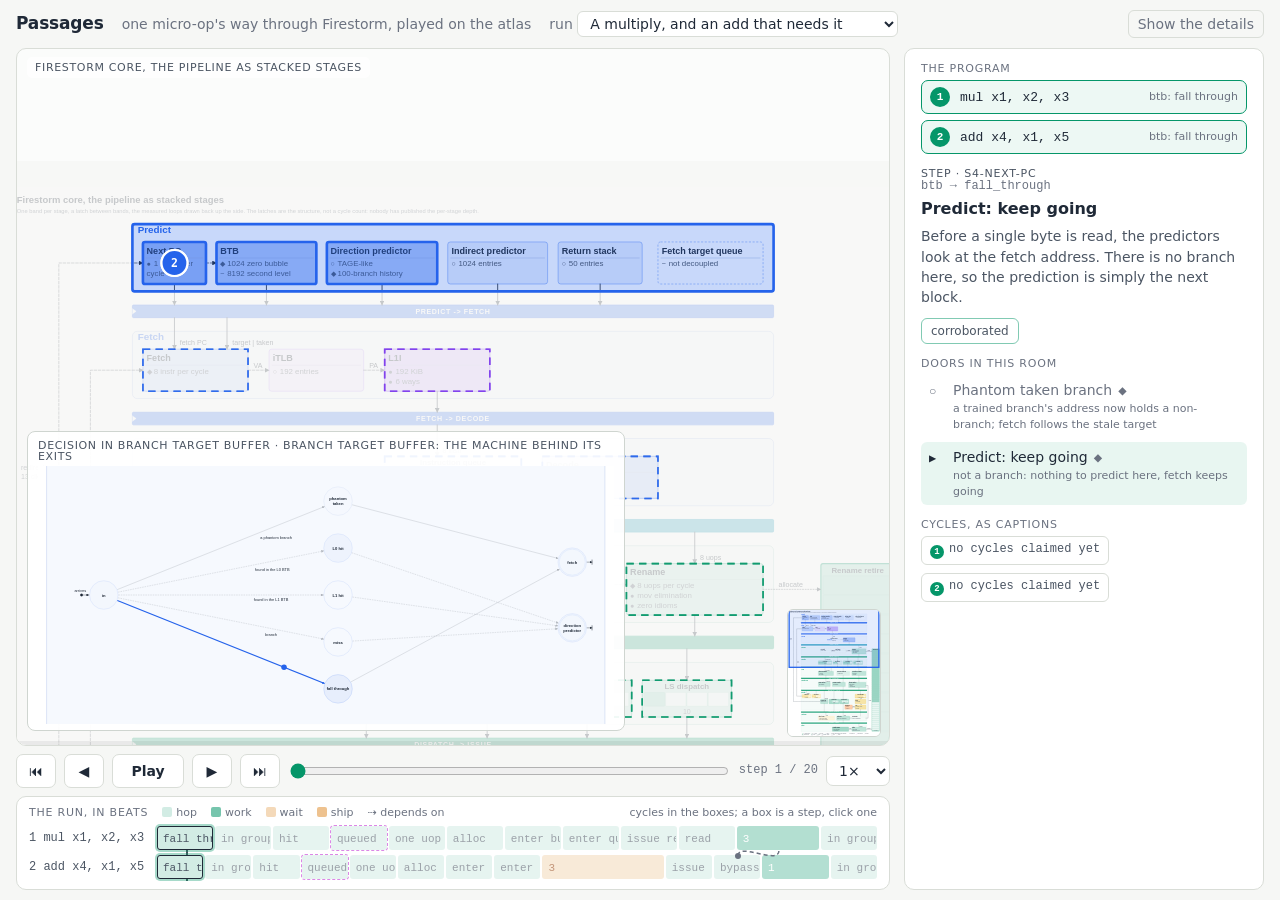
==== commit 178311bb: "Our M1 measurements as ours claims; Passages with a calmer camera" ====
--- a/site/passages/index.html
+++ b/site/passages/index.html
@@ -29,7 +29,7 @@
 header select { font: inherit; color: var(--fg); background: var(--panel); border: 1px solid var(--line); border-radius: 6px; padding: 3px 8px; }
 .stagewrap { display: flex; flex-direction: column; min-width: 0; min-height: 0; gap: 8px; }
 .stage { position: relative; flex: 1 1 auto; min-height: 0; background: var(--paper); border: 1px solid var(--line); border-radius: 10px; overflow: hidden; }
-.stage svg.fig { position: absolute; inset: 0; width: 100%; height: 100%; opacity: 0; transition: opacity .35s; }
+.stage svg.fig { position: absolute; inset: 0; width: 100%; height: 100%; opacity: 0; transition: opacity .6s ease-in-out; }
 .stage svg.fig.on { opacity: 1; }
 .fig .light rect.now { pointer-events: none; }
 .figname { position: absolute; left: 10px; top: 8px; font: 500 11px/1 var(--font); letter-spacing: .06em; text-transform: uppercase; color: #4b5563; background: rgba(255,255,255,.75); padding: 5px 8px; border-radius: 5px; }
@@ -86,12 +86,20 @@
 .legend .conj { border: 2px solid var(--ours); background: rgba(192,38,211,.12); }
 .legend .full { background: repeating-linear-gradient(45deg, rgba(217,119,6,.5) 0 3px, transparent 3px 6px); border: 1px solid var(--wait); }
 .note { font-size: 12px; color: var(--fg3); }
-.fsm { position: absolute; left: 10px; bottom: 14px; width: min(560px, 64%); background: rgba(255,255,255,.93); border: 1px solid #cfd5d0; border-radius: 8px; padding: 8px 10px 6px; opacity: 0; transform: translateY(8px); transition: opacity .3s, transform .3s; pointer-events: none; }
+.pausenote { position: absolute; left: 50%; top: 12px; transform: translate(-50%, -6px); background: #fffbeb; color: #92400e; border: 1px solid #fcd34d; border-radius: 8px; padding: 7px 12px; font-size: 13px; opacity: 0; transition: opacity .3s, transform .3s; pointer-events: none; max-width: 70%; text-align: center; }
+.pausenote.on { opacity: 1; transform: translate(-50%, 0); }
+header .details { font: inherit; color: var(--fg3); background: none; border: 1px solid var(--line); border-radius: 6px; padding: 3px 9px; cursor: pointer; margin-left: auto; }
+header .details[aria-pressed="true"] { color: var(--fg); border-color: var(--fg3); }
+.app.simple .detail { display: none; }
+.app.simple .chip.cyc { display: inline-block; }
+.fsm { position: absolute; left: 10px; bottom: 14px; width: min(560px, 64%); background: rgba(255,255,255,.93); border: 1px solid #cfd5d0; border-radius: 8px; padding: 8px 10px 6px; opacity: 0; transform: translateY(8px); transition: opacity .6s, transform .6s; pointer-events: none; }
 .fsm.on { opacity: 1; transform: none; }
 .fsm .t { font: 500 11px/1 var(--font); letter-spacing: .06em; text-transform: uppercase; color: #4b5563; margin-bottom: 4px; }
 .fsm .machwrap { position: relative; width: 100%; aspect-ratio: 2.2; }
 .fsm svg.mach { position: absolute; inset: 0; width: 100%; height: 100%; display: none; }
 .fsm svg.mach.on { display: block; }
+.fsm svg.mach.lit .mpart { opacity: .32; transition: opacity .5s, stroke .5s, fill .5s; }
+.fsm svg.mach.lit .mpart.mnow, .fsm svg.mach.lit .mpart.mbeen { opacity: 1; }
 .fsm { width: min(640px, 66%); }
 .slotfill text { font-family: var(--mono); }
 .ledgerwrap { max-height: 190px; overflow: auto; border-bottom: 1px solid var(--line); }
@@ -107,8 +115,34 @@
 .clock span b { color: var(--fg); font-weight: 500; }
 .clock span i { display: inline-block; width: 14px; height: 14px; border-radius: 50%; background: var(--back); color: #fff; font: 600 9px/14px var(--mono); text-align: center; font-style: normal; margin-right: 5px; vertical-align: -2px; }
 .prelude { border-left: 3px solid var(--wait); padding: 6px 10px; background: color-mix(in srgb, var(--wait) 8%, transparent); border-radius: 0 6px 6px 0; }
+/* the waterfall: rows are the party's micro-ops, time runs in beats, cycles are written in the boxes */
+.waterfall { position: relative; background: var(--panel); border: 1px solid var(--line); border-radius: 10px; padding: 8px 12px 10px; display: grid; grid-template-columns: 118px minmax(0, 1fr); gap: 5px 10px; align-items: center; }
+.waterfall .wfhead { grid-column: 1 / -1; display: flex; gap: 14px; align-items: baseline; font-size: 11px; color: var(--fg3); }
+.waterfall .wfhead .eyebrow { margin: 0; }
+.waterfall .wfhead i { display: inline-block; width: 10px; height: 10px; border-radius: 2px; vertical-align: -1px; margin-right: 4px; }
+.wf-label { font: 12px var(--mono); color: var(--fg2); white-space: nowrap; overflow: hidden; text-overflow: ellipsis; }
+.wf-row { display: flex; gap: 2px; height: 24px; min-width: 0; }
+.wf-box { position: relative; border-radius: 3px; font: 11px/24px var(--mono); color: var(--fg2); padding: 0 5px; white-space: nowrap; overflow: hidden; text-overflow: clip; cursor: pointer; border: 1px solid transparent; opacity: .55; min-width: 4px; }
+.wf-box.done { opacity: 1; }
+.wf-box.cur { opacity: 1; border-color: var(--fg); box-shadow: 0 0 0 2px color-mix(in srgb, var(--back) 35%, transparent); z-index: 1; }
+.wf-box.b-hop { background: color-mix(in srgb, var(--row-hue, var(--back)) 18%, var(--panel)); }
+.wf-box.b-work { background: color-mix(in srgb, var(--row-hue, var(--back)) 55%, var(--panel)); color: #fff; }
+.wf-box.b-wait { background: color-mix(in srgb, var(--wait) 28%, var(--panel)); color: #92400e; }
+.wf-box.b-ship { background: color-mix(in srgb, var(--wait) 45%, var(--panel)); color: #7c2d12; }
+.wf-box.b-flush { background: color-mix(in srgb, #dc2626 30%, var(--panel)); color: #7f1d1d; }
+.wf-box.conj { outline: 1px dashed var(--ours); }
+.wf-cursor { position: absolute; top: 30px; bottom: 8px; width: 2px; background: var(--fg); opacity: .8; pointer-events: none; transition: left .35s; }
+.wf-arrow { position: absolute; inset: 0; width: 100%; height: 100%; pointer-events: none; overflow: visible; }
+.restsec dl { margin: 0; display: grid; grid-template-columns: 18px minmax(0, 1fr); gap: 3px 8px; font-size: 12px; }
+.restsec dt { font-family: var(--mono); color: var(--fg3); text-align: center; }
+.restsec dd { margin: 0; color: var(--fg2); }
+.restsec dd b { font-weight: 600; color: var(--fg); }
+.restsec dd code { font: 11.5px var(--mono); }
+.restsec .weak { color: #92400e; }
+.doors li .g { font-family: var(--mono); color: var(--fg3); margin-left: 6px; }
 @media (max-width: 900px) {
   .app { grid-template-columns: minmax(0, 1fr); grid-template-rows: auto minmax(0, 58vh) auto; height: auto; }
+  .waterfall { grid-template-columns: 70px minmax(0, 1fr); }
   .panel { overflow: visible; }
 }
 @media (prefers-reduced-motion: reduce) { .stage svg.fig { transition: none; } }
@@ -119,6 +153,7 @@
     <h1>Passages</h1>
     <span class="sub">one micro-op's way through Firestorm, played on the atlas</span>
     <label class="sub">run <select id="run"></select></label>
+    <button id="details" class="details sub" type="button" aria-pressed="false">Show the details</button>
   </header>
 
   <div class="stagewrap">
@@ -5842,6 +5877,7 @@
 <polyline points="693.7,727.0 719.7,727.0" fill="none" stroke="#1f2937" stroke-width="1.0" stroke-linejoin="round" stroke-linecap="round"/>
 <text x="725.7" y="731.0" font-family="Inter, 'Helvetica Neue', Arial, sans-serif" font-size="14.25" font-weight="400" fill="#4b5563" text-anchor="start">signal</text><g class="hot-layer"><rect class="hot" data-bid="st.allocated" x="180.0" y="275.0" width="90.0" height="90.0" fill="transparent" stroke="none" pointer-events="all"/><rect class="hot" data-bid="st.waiting" x="562.5" y="275.0" width="90.0" height="90.0" fill="transparent" stroke="none" pointer-events="all"/><rect class="hot" data-bid="st.ready" x="945.0" y="275.0" width="90.0" height="90.0" fill="transparent" stroke="none" pointer-events="all"/><rect class="hot" data-bid="st.selected" x="1327.5" y="275.0" width="90.0" height="90.0" fill="transparent" stroke="none" pointer-events="all"/><rect class="hot" data-bid="st.issued" x="1710.0" y="275.0" width="90.0" height="90.0" fill="transparent" stroke="none" pointer-events="all"/><rect class="hot hot-slot" data-bid="tr.enter_queue" x="149.0" y="300.0" width="30.0" height="28.0" fill="transparent" stroke="none" pointer-events="all"/><rect class="hot hot-slot" data-bid="tr.wait_operand" x="267.0" y="316.0" width="298.5" height="8.0" fill="transparent" stroke="none" pointer-events="all"/><rect class="hot hot-slot" data-bid="tr.sources_ready" x="260.4" y="339.7" width="694.1" height="110.9" fill="transparent" stroke="none" pointer-events="all"/><rect class="hot hot-slot" data-bid="tr.still_waiting" x="589.9" y="246.0" width="35.1" height="35.0" fill="transparent" stroke="none" pointer-events="all"/><rect class="hot hot-slot" data-bid="tr.wakeup" x="649.5" y="316.0" width="298.5" height="8.0" fill="transparent" stroke="none" pointer-events="all"/><rect class="hot hot-slot" data-bid="tr.wait_select" x="972.4" y="246.0" width="35.1" height="35.0" fill="transparent" stroke="none" pointer-events="all"/><rect class="hot hot-slot" data-bid="tr.issue_ready" x="1032.0" y="316.0" width="298.5" height="8.0" fill="transparent" stroke="none" pointer-events="all"/><rect class="hot hot-slot" data-bid="tr.issue" x="1414.5" y="316.0" width="298.5" height="8.0" fill="transparent" stroke="none" pointer-events="all"/><rect class="hot hot-slot" data-bid="tr.issue_twice" x="1025.4" y="339.7" width="694.1" height="110.9" fill="transparent" stroke="none" pointer-events="all"/><rect class="hot hot-slot" data-bid="tr.replay_shadow" x="638.7" y="140.6" width="702.6" height="153.9" fill="transparent" stroke="none" pointer-events="all"/><rect class="hot hot-slot" data-bid="machine" x="70.0" y="100.0" width="1760.0" height="440.0" fill="transparent" stroke="none" pointer-events="all"/><rect class="hot hot-frame" data-bid="fm" x="40" y="70" width="1820" height="500" fill="transparent" stroke="none" pointer-events="none"/></g></g><g class="light"></g></svg></div></div>
       <div class="beatbar"><i id="beat"></i></div>
+      <div class="pausenote" id="pausenote" role="status"></div>
     </div>
     <div class="controls">
       <button id="first" title="Start">⏮</button>
@@ -5853,6 +5889,7 @@
       <span class="pos" id="pos"></span>
       <select id="speed" aria-label="Speed"><option value="0.5">½×</option><option value="1" selected>1×</option><option value="2">2×</option></select>
     </div>
+    <div class="waterfall" id="wf" aria-label="The run as a waterfall: one row per micro-op, time in beats, cycles in the boxes"></div>
   </div>
 
   <aside class="panel">
@@ -5865,16 +5902,20 @@
       <p class="eyebrow">Doors in this room</p>
       <ul class="doors" id="doors"></ul>
     </section>
+    <section id="restsec" class="restsec detail">
+      <p class="eyebrow">What this rests on</p>
+      <dl id="rests"></dl>
+    </section>
     <section id="cyclesec">
       <p class="eyebrow">Cycles, as captions</p>
       <div class="clock" id="clock"></div>
-      <div class="ledgerwrap"><table class="ledger"><thead><tr><th>#</th><th>µop</th><th>room · exit</th><th>cycles</th><th>rests on</th></tr></thead><tbody id="ledger"></tbody></table></div>
+      <div class="ledgerwrap detail"><table class="ledger"><thead><tr><th>#</th><th>µop</th><th>room · exit</th><th>cycles</th><th>rests on</th></tr></thead><tbody id="ledger"></tbody></table></div>
     </section>
-    <section id="changesec">
+    <section id="changesec" class="detail">
       <p class="eyebrow">On the card</p>
       <div class="changes" id="changes"></div>
     </section>
-    <section>
+    <section class="detail">
       <p class="eyebrow">Lighting</p>
       <div class="legend">
         <span><i class="now"></i>in use now</span>
@@ -5890,8 +5931,8 @@
 </div>
 
 <script>
-const D = {"runs": {"g2-mul-add": {"run": "g2-mul-add", "title": "A multiply, and an add that needs it", "party": [{"asm": "mul x1, x2, x3", "role": "producer", "class": "mul", "iclass": "mul"}, {"asm": "add x4, x1, x5", "role": "player", "class": "alu", "iclass": "add_reg"}], "scenario": {"toggles": [], "l2_miss_from": "none"}, "covers": ["btb.fall_through", "decode.one_uop", "dispatch.enter_buffer", "eu_int.execute", "fetch.in_group", "int_prf.bypass", "int_prf.read", "iq.queued", "l1i.hit", "rename.alloc", "retire.in_group", "sched_int.enter_queue", "sched_int.issue_ready", "sched_int.wait_operand"], "pins": {"kb": "9bfceee", "atlas": "a118b88", "rooms": "golden", "engine": "golden", "fastsim": "none"}, "route": [{"uop": 1, "rooms": ["btb", "fetch", "l1i", "iq", "decode", "rename", "dispatch", "sched_int", "int_prf", "eu_int", "retire"]}, {"uop": 2, "rooms": ["btb", "fetch", "l1i", "iq", "decode", "rename", "dispatch", "sched_int", "int_prf", "eu_int", "retire"]}], "steps": [{"n": 1, "uop": [1, 2], "room": "btb", "exit": "fall_through", "offered": ["phantom_taken", "fall_through"], "beat": "hop", "rests_on": "corroborated", "targets": {"p1-pipeline": ["pc", "btb", "dirpred", "st_predict"], "m1-fetch": ["nfp_look", "l0_look"], "s4-next-pc": ["src.seq", "mux"]}, "zoom": {"figure": "s4-next-pc", "frame": ["src.seq", "mux"]}, "fsm": {"machine": "btb", "from": "in", "to": "route", "via": "fall_through"}, "clock": {"uop": 1, "cycles": "~0"}, "title": "Predict: keep going", "say": "Before a single byte is read, the predictors look at the fetch address. There is no branch here, so the prediction is simply the next block.", "status": "draft", "machines": {"fsm-btb": ["tr.fall_through"]}, "shows": []}, {"n": 2, "uop": [1, 2], "room": "fetch", "exit": "in_group", "offered": ["page_split", "group_ends", "in_group"], "beat": "hop", "rests_on": "corroborated", "targets": {"p1-pipeline": ["fetch", "st_fetch", "l_predict_fetch"], "x7-fetch-path": ["fgrp"], "s8-fetch-icache": ["group"]}, "zoom": {"figure": "s8-fetch-icache", "frame": ["group"]}, "fsm": {"machine": "fetch", "from": "in", "to": "route", "via": "in_group"}, "clock": {"uop": 1, "cycles": "~0"}, "title": "Fetch eight at a time", "say": "Fetch reads a group of up to eight instructions a cycle. The MUL and the ADD arrive together in one group.", "status": "draft", "machines": {"fsm-fetch": ["tr.in_group"]}, "shows": []}, {"n": 3, "uop": [1, 2], "room": "l1i", "exit": "hit", "offered": ["miss", "hit"], "beat": "hop", "rests_on": "confirmed", "targets": {"p1-pipeline": ["l1i", "itlb"], "m1-fetch": ["l1i_read", "l1i_tag"], "s8-fetch-icache": ["itlb.hit", "l1i.tag", "l1i.cmp", "l1i.way"]}, "zoom": {"figure": "s8-fetch-icache", "frame": ["itlb.hit", "l1i.tag", "l1i.cmp", "l1i.way"]}, "fsm": {"machine": "l1i", "from": "in", "to": "route", "via": "hit"}, "clock": {"uop": 1, "cycles": "~0"}, "title": "The line is already in the L1I", "say": "The 192 KiB instruction cache holds the line, so the group is read without waiting.", "status": "draft", "machines": {"fsm-l1i": ["tr.hit"]}, "shows": []}, {"n": 4, "uop": [1, 2], "room": "iq", "exit": "queued", "offered": ["queued"], "beat": "hop", "rests_on": "conjecture", "shows": [{"id": "iq_bypass_fixup", "name": "Instruction-queue bypass and fix-up", "rests_on": "conjecture"}], "targets": {"p1-pipeline": ["iq", "l_fetch_decode"], "m1-fetch": ["iq"], "s8-fetch-icache": ["iq.e0"]}, "zoom": {"figure": "s8-fetch-icache", "frame": ["iq.e0"]}, "clock": {"uop": 1, "cycles": "~0"}, "title": "Queue in front of decode", "say": "Fetched instructions wait in a queue in front of decode. Nobody has measured how deep it is.", "status": "draft", "machines": {"fsm-iq": ["tr.queued"]}}, {"n": 5, "uop": [1, 2], "room": "decode", "exit": "one_uop", "offered": ["fused_second", "split", "fuse", "one_uop"], "beat": "hop", "rests_on": "measured", "targets": {"p1-pipeline": ["decode", "st_decode"]}, "zoom": {"figure": "p1-pipeline", "frame": ["decode", "st_decode"]}, "fsm": {"machine": "decode", "from": "in", "to": "route", "via": "one_uop"}, "clock": {"uop": 1, "cycles": "~0"}, "title": "Decode: one micro-op each", "say": "Decode turns each instruction into micro-ops, eight a cycle. A MUL and an ADD are one micro-op each; nothing is split or fused.", "status": "draft", "machines": {"fsm-decode": ["tr.one_uop"]}, "shows": []}, {"n": 6, "uop": 1, "room": "rename", "exit": "alloc", "offered": ["stall_no_reg", "stall_rename_queue", "stall_rob", "alloc"], "changes": {"dst": "x1 -> p100, old p1 saved", "srcs": "x2 = p2 ready, x3 = p3 ready"}, "beat": "hop", "rests_on": "corroborated", "shows": [{"id": "rename_retire_queue", "name": "Rename retire queue (history file)", "rests_on": "inferred"}, {"id": "group_map", "name": "Group dependency map", "rests_on": "inferred"}], "targets": {"p1-pipeline": ["rename", "maps", "freelists", "rrq", "st_rename", "l_decode_rename"], "m3-rename": ["freelist", "rename_map", "e_add"]}, "zoom": {"figure": "m3-rename", "frame": ["freelist", "rename_map", "e_add"]}, "state": {"rename.map": {"x1": "p100", "x2": "p2", "x3": "p3", "x4": "p4", "x5": "p5"}, "retire": [{"slot": "g0.u0", "uop": 1, "age": 0}], "retire.rrq": [{"slot": "rrq.e0", "uop": 1, "age": 0}], "int_prf": {"p2": {"ready": true}, "p3": {"ready": true}, "p100": {"owner": 1, "ready": false}}}, "fsm": {"machine": "rename", "from": "in", "to": "route", "via": "alloc"}, "clock": {"uop": 1, "cycles": "~0"}, "title": "Rename: a fresh register for x1", "say": "The MUL gets a new physical register, p100, for x1; the old mapping is saved in the rename retire queue. Its sources, x2 and x3, are ready.", "status": "draft", "machines": {"fsm-rename": ["tr.alloc"]}}, {"n": 7, "uop": 2, "together": true, "room": "rename", "exit": "alloc", "offered": ["stall_no_reg", "stall_rename_queue", "stall_rob", "alloc"], "changes": {"dst": "x4 -> p101, old p4 saved", "srcs": "x1 = p100 not ready (uop 1), x5 = p5 ready"}, "beat": "hop", "rests_on": "corroborated", "shows": [{"id": "rename_retire_queue", "name": "Rename retire queue (history file)", "rests_on": "inferred"}, {"id": "group_map", "name": "Group dependency map", "rests_on": "inferred"}], "targets": {"p1-pipeline": ["rename", "maps", "freelists", "rrq", "st_rename", "l_decode_rename"], "m3-rename": ["freelist", "rename_map", "e_add"]}, "zoom": {"figure": "m3-rename", "frame": ["freelist", "rename_map", "e_add"]}, "state": {"rename.map": {"x1": "p100", "x2": "p2", "x3": "p3", "x4": "p101", "x5": "p5"}, "retire": [{"slot": "g0.u0", "uop": 1, "age": 0}, {"slot": "g0.u1", "uop": 2, "age": 1}], "retire.rrq": [{"slot": "rrq.e0", "uop": 1, "age": 0}, {"slot": "rrq.e1", "uop": 2, "age": 1}], "int_prf": {"p2": {"ready": true}, "p3": {"ready": true}, "p5": {"ready": true}, "p100": {"owner": 1, "ready": false}, "p101": {"owner": 2, "ready": false}}}, "fsm": {"machine": "rename", "from": "in", "to": "route", "via": "alloc"}, "clock": {"uop": 2, "cycles": "~0"}, "title": "The ADD learns it needs the MUL", "say": "In the same group the ADD looks up x1 and finds p100, which the MUL has not written yet. That one fact will make the ADD wait.", "status": "draft", "machines": {"fsm-rename": ["tr.alloc"]}}, {"n": 8, "uop": 1, "room": "dispatch", "exit": "enter_buffer", "offered": ["wait_older", "wait_width", "wait_inflow", "wait_buffer_full", "wait_queue_full", "enter_buffer"], "changes": {"buffer": "mul"}, "beat": "hop", "rests_on": "inferred", "targets": {"p1-pipeline": ["disp_mul", "l_rename_dispatch"], "04-issue": ["dispatch_mul"]}, "zoom": {"figure": "04-issue", "frame": ["dispatch_mul"]}, "state": {"dispatch.mul": [{"slot": "mul.e0", "uop": 1, "age": 0}]}, "fsm": {"machine": "dispatch_entry", "from": "entry", "to": "sent", "via": "enter_buffer", "arcs": ["arrive", "enter_buffer", "to_queue"]}, "clock": {"uop": 1, "cycles": "~0"}, "title": "The MUL goes to the multiply buffer", "say": "Dispatch sorts by what the micro-op needs. The MUL goes to the buffer that feeds the two multiplying units.", "status": "draft", "machines": {"s22-dispatch-entry-fsm": ["tr.enter_buffer", "st.buffered", "tr.to_queue", "st.sent"], "fsm-dispatch": ["tr.enter_buffer"]}, "shows": []}, {"n": 9, "uop": 2, "together": true, "room": "dispatch", "exit": "enter_buffer", "offered": ["wait_older", "wait_width", "wait_inflow", "wait_buffer_full", "wait_queue_full", "enter_buffer"], "changes": {"buffer": "int A"}, "beat": "hop", "rests_on": "inferred", "targets": {"p1-pipeline": ["disp_int"], "04-issue": ["dispatch_int_a"]}, "zoom": {"figure": "04-issue", "frame": ["dispatch_int_a"]}, "state": {"dispatch.int_a": [{"slot": "int_a.e0", "uop": 2, "age": 0}]}, "fsm": {"machine": "dispatch_entry", "from": "entry", "to": "sent", "via": "enter_buffer", "arcs": ["arrive", "enter_buffer", "to_queue"]}, "clock": {"uop": 2, "cycles": "~0"}, "title": "The ADD to an integer buffer", "say": "The ADD goes to an integer buffer in the same cycle.", "status": "draft", "machines": {"s22-dispatch-entry-fsm": ["tr.enter_buffer", "st.buffered", "tr.to_queue", "st.sent"], "fsm-dispatch": ["tr.enter_buffer"]}, "shows": []}, {"n": 10, "uop": 1, "room": "sched_int", "exit": "enter_queue", "offered": ["enter_queue", "wait_operand", "wait_select", "issue_partner", "issue_twice", "issue_ready"], "changes": {"queue": "q5"}, "beat": "hop", "rests_on": "inferred", "shows": [{"id": "paired_sched_queues", "name": "Paired scheduler queues", "rests_on": "inferred"}], "targets": {"p1-pipeline": ["sched_int", "l_dispatch_issue"], "04-issue": ["q5"], "s1-sched-int-queue": ["q.e0"]}, "zoom": {"figure": "s1-sched-int-queue", "frame": ["q.e0", "q.e12"]}, "state": {"s1-sched-int-queue": {"queue": "q5", "slots": {"0": {"uop": "mul x1", "dst": "p100", "a": "p2", "ar": true, "b": "p3", "br": true, "age": 1}}}}, "fsm": {"machine": "sched_entry", "from": "entry", "to": "allocated", "via": "enter_queue", "arcs": ["enter_queue"]}, "clock": {"uop": 1, "cycles": "~0"}, "title": "Into queue 5", "say": "The MUL moves into queue 5, in front of unit 5.", "status": "draft", "machines": {"s3-sched-entry-fsm": ["tr.enter_queue", "st.allocated"], "fsm-sched-int": ["tr.enter_queue"]}}, {"n": 11, "uop": 2, "together": true, "room": "sched_int", "exit": "enter_queue", "offered": ["enter_queue", "wait_operand", "wait_select", "issue_partner", "issue_twice", "issue_ready"], "changes": {"queue": "q1"}, "beat": "hop", "rests_on": "inferred", "shows": [{"id": "paired_sched_queues", "name": "Paired scheduler queues", "rests_on": "inferred"}], "targets": {"p1-pipeline": ["sched_int"], "04-issue": ["q1"], "s1-sched-int-queue": ["q.e0"]}, "zoom": {"figure": "s1-sched-int-queue", "frame": ["q.e0", "q.e12"]}, "state": {"s1-sched-int-queue": {"queue": "q1", "slots": {"0": {"uop": "add x4", "dst": "p101", "a": "p100", "ar": false, "b": "p5", "br": true, "age": 1}}}}, "fsm": {"machine": "sched_entry", "from": "entry", "to": "allocated", "via": "enter_queue", "arcs": ["enter_queue"]}, "clock": {"uop": 2, "cycles": "~0"}, "title": "Into queue 1", "say": "The ADD moves into queue 1.", "status": "draft", "machines": {"s3-sched-entry-fsm": ["tr.enter_queue", "st.allocated"], "fsm-sched-int": ["tr.enter_queue"]}}, {"n": 12, "uop": 1, "room": "sched_int", "exit": "issue_ready", "offered": ["enter_queue", "wait_operand", "wait_select", "issue_partner", "issue_twice", "issue_ready"], "changes": {"unit": "u5"}, "beat": "hop", "rests_on": "corroborated", "shows": [{"id": "matrix_scheduler", "name": "Matrix scheduler", "rests_on": "conjecture"}], "targets": {"p1-pipeline": ["sched_int", "st_issue"], "04-issue": ["q5", "u5"], "s1-sched-int-queue": ["q.e0.ready"]}, "zoom": {"figure": "s1-sched-int-queue", "frame": ["q.e0", "q.e0.ready", "q.e12"]}, "state": {"s1-sched-int-queue": {"queue": "q5", "slots": {"0": {"uop": "mul x1", "dst": "p100", "a": "p2", "ar": true, "b": "p3", "br": true, "age": 1}}}}, "fsm": {"machine": "sched_entry", "from": "allocated", "to": "issued", "via": "issue_ready", "arcs": ["sources_ready", "issue_ready", "issue"]}, "clock": {"uop": 1, "cycles": "~0"}, "title": "The MUL issues at once", "say": "Both of the MUL's sources are ready, so it is picked straight away and goes to unit 5.", "status": "draft", "machines": {"s3-sched-entry-fsm": ["st.ready", "tr.issue_ready", "st.selected", "tr.issue", "st.issued"], "fsm-sched-int": ["tr.issue_ready"]}}, {"n": 13, "uop": 2, "room": "sched_int", "exit": "wait_operand", "offered": ["enter_queue", "wait_operand", "wait_select", "issue_partner", "issue_twice", "issue_ready"], "changes": {"waits_on": "x1 = p100, from uop 1"}, "cycles": {"value": 3, "rests_on": "corroborated", "source": ["c-ox-madd", "c-flop-mul-3", "c-slap-mul-3"], "note": "MUL is MADD with a zero addend; three cycles into anything but another MADD's addend"}, "beat": "wait", "rests_on": "corroborated", "shows": [{"id": "matrix_scheduler", "name": "Matrix scheduler", "rests_on": "conjecture"}], "targets": {"m4-sched": ["sched_entry", "matrix_scheduler"], "04-issue": ["q1"], "p1-pipeline": ["sched_int"], "s1-sched-int-queue": ["q.e0.srcA"]}, "zoom": {"figure": "s1-sched-int-queue", "frame": ["q.e0", "q.e0.srcA", "q.e12"]}, "state": {"s1-sched-int-queue": {"queue": "q1", "slots": {"0": {"uop": "add x4", "dst": "p101", "a": "p100", "ar": false, "b": "p5", "br": true, "age": 1}}}}, "fsm": {"machine": "sched_entry", "from": "allocated", "to": "waiting", "via": "wait_operand", "arcs": ["wait_operand"]}, "clock": {"uop": 2, "cycles": "~3", "rests_on": "corroborated"}, "title": "The ADD waits for x1", "say": "The ADD sits in its queue with one source missing. The MUL announces it will finish in three cycles, so the ADD can be woken just in time; how that wakeup is wired is our guess, drawn in magenta.", "status": "draft", "machines": {"s3-sched-entry-fsm": ["tr.wait_operand", "st.waiting", "tr.still_waiting"], "fsm-sched-int": ["tr.wait_operand", "st.wait_operand", "tr.wait_operand.stay"]}}, {"n": 14, "uop": 1, "room": "int_prf", "exit": "read", "offered": ["bypass", "read"], "beat": "hop", "rests_on": "corroborated", "targets": {"p1-pipeline": ["int_prf", "st_register_read", "l_issue_registerread"], "m4-sched": ["prf_ports"], "s2-int-prf": ["b0.r2", "b0.r3"]}, "zoom": {"figure": "m4-sched", "frame": ["prf_ports"]}, "state": {"int_prf": {"p2": {"ready": true}, "p3": {"ready": true}, "p5": {"ready": true}, "p100": {"owner": 1, "ready": false}, "p101": {"owner": 2, "ready": false}}}, "fsm": {"machine": "int_prf", "from": "in", "to": "route", "via": "read"}, "clock": {"uop": 1, "cycles": "~0"}, "title": "The MUL reads its sources", "say": "The MUL reads x2 and x3 from the integer register file on its way to unit 5.", "status": "draft", "machines": {"fsm-int-prf": ["tr.read"]}, "shows": []}, {"n": 15, "uop": 1, "room": "eu_int", "exit": "execute", "offered": ["execute"], "changes": {"x1": "p100 ready, dependents woken"}, "cycles": {"value": 3, "rests_on": "corroborated", "source": ["c-ox-madd", "c-flop-mul-3", "c-slap-mul-3"], "note": "MUL is MADD with a zero addend; three cycles into anything but another MADD's addend"}, "beat": "work", "rests_on": "corroborated", "targets": {"p1-pipeline": ["eu_int", "st_execute", "wb", "st_writeback", "l_registerread_execute"], "04-issue": ["u5"], "s2-int-prf": ["b1.r5"]}, "zoom": {"figure": "s2-int-prf", "frame": ["b1.r5"]}, "state": {"int_prf": {"p2": {"ready": true}, "p3": {"ready": true}, "p5": {"ready": true}, "p100": {"owner": 1, "ready": true}, "p101": {"owner": 2, "ready": false}}}, "clock": {"uop": 1, "cycles": "~3", "rests_on": "corroborated"}, "title": "Unit 5 multiplies", "say": "Only units 5 and 6 multiply, and both are fully pipelined. The result takes three cycles, and the ADD is woken so it issues just in time to meet it.", "status": "draft", "machines": {"fsm-eu-int": ["tr.execute"]}, "shows": []}, {"n": 16, "uop": 2, "room": "sched_int", "exit": "issue_ready", "offered": ["enter_queue", "wait_operand", "wait_select", "issue_partner", "issue_twice", "issue_ready"], "changes": {"unit": "u1", "woken_by": "uop 1"}, "beat": "hop", "rests_on": "corroborated", "shows": [{"id": "matrix_scheduler", "name": "Matrix scheduler", "rests_on": "conjecture"}], "targets": {"p1-pipeline": ["sched_int", "st_issue"], "04-issue": ["q1", "u1"], "s1-sched-int-queue": ["q.e0.ready"]}, "zoom": {"figure": "s1-sched-int-queue", "frame": ["q.e0", "q.e0.ready", "q.e12"]}, "state": {"s1-sched-int-queue": {"queue": "q1", "slots": {"0": {"uop": "add x4", "dst": "p101", "a": "p100", "ar": "arriving", "b": "p5", "br": true, "age": 1}}}}, "fsm": {"machine": "sched_entry", "from": "waiting", "to": "issued", "via": "issue_ready", "arcs": ["wakeup", "issue_ready", "issue"]}, "clock": {"uop": 2, "cycles": "~3", "rests_on": "corroborated"}, "title": "The ADD issues", "say": "Its last source is coming, so the queue picks the ADD and sends it to unit 1.", "status": "draft", "machines": {"s3-sched-entry-fsm": ["st.ready", "tr.issue_ready", "st.selected", "tr.issue", "st.issued"], "fsm-sched-int": ["tr.issue_ready"]}}, {"n": 17, "uop": 2, "room": "int_prf", "exit": "bypass", "offered": ["bypass", "read"], "changes": {"x1": "from the bypass", "x5": "from the register file"}, "beat": "hop", "rests_on": "measured", "targets": {"p1-pipeline": ["fwd", "int_prf", "st_register_read"], "s2-int-prf": ["b0.r5"]}, "zoom": {"figure": "s2-int-prf", "frame": ["b0.r5"]}, "state": {"int_prf": {"p2": {"ready": true}, "p3": {"ready": true}, "p5": {"ready": true}, "p100": {"owner": 1, "ready": true}, "p101": {"owner": 2, "ready": false}}}, "fsm": {"machine": "int_prf", "from": "in", "to": "route", "via": "bypass"}, "clock": {"uop": 2, "cycles": "~3", "rests_on": "corroborated"}, "title": "x1 comes off the bypass", "say": "The ADD does not wait for p100 to land in the register file. It takes the MUL's result straight off the forwarding network, the cycle it appears.", "status": "draft", "machines": {"fsm-int-prf": ["tr.bypass"]}, "shows": []}, {"n": 18, "uop": 2, "room": "eu_int", "exit": "execute", "offered": ["execute"], "changes": {"x4": "p101 ready"}, "cycles": {"value": 1, "rests_on": "measured", "source": ["c-ox-alu-1cycle"]}, "beat": "work", "rests_on": "corroborated", "targets": {"p1-pipeline": ["eu_int", "st_execute", "wb", "st_writeback"], "04-issue": ["u1"], "s2-int-prf": ["b1.r6"]}, "zoom": {"figure": "s2-int-prf", "frame": ["b1.r6"]}, "state": {"int_prf": {"p2": {"ready": true}, "p3": {"ready": true}, "p5": {"ready": true}, "p100": {"owner": 1, "ready": true}, "p101": {"owner": 2, "ready": true}}}, "clock": {"uop": 2, "cycles": "~4", "rests_on": "measured"}, "title": "Add in one cycle", "say": "Unit 1 adds in a cycle and writes p101.", "status": "draft", "machines": {"fsm-eu-int": ["tr.execute"]}, "shows": []}, {"n": 19, "uop": 1, "room": "retire", "exit": "in_group", "offered": ["wait_older", "wait_group", "in_group"], "changes": {"freed": "p1"}, "beat": "hop", "rests_on": "inferred", "shows": [{"id": "rename_retire_queue", "name": "Rename retire queue (history file)", "rests_on": "inferred"}], "targets": {"p1-pipeline": ["retire", "window", "rrq", "st_retire", "l_writeback_retire"], "05-retire": ["crq", "commit"]}, "zoom": {"figure": "05-retire", "frame": ["crq", "commit"]}, "state": {"retire": [{"slot": "g0.u0", "uop": 1, "age": 0}, {"slot": "g0.u1", "uop": 2, "age": 1}], "retire.rrq": [{"slot": "rrq.e0", "uop": 1, "age": 0}, {"slot": "rrq.e1", "uop": 2, "age": 1}]}, "fsm": {"machine": "retire_group", "from": "entry", "to": "committed", "via": "in_group", "arcs": ["start", "wait_group", "in_group"]}, "clock": {"uop": 1, "cycles": "~3", "rests_on": "corroborated"}, "title": "Retire together, in order", "say": "Both are done, and they retire in program order in one retire group. The old p1 and p4 go back to the free list.", "status": "draft", "machines": {"s23-retire-group-fsm": ["st.closed", "tr.in_group", "st.committed"], "fsm-retire": ["tr.in_group"]}}, {"n": 20, "uop": 2, "together": true, "room": "retire", "exit": "in_group", "offered": ["wait_older", "wait_group", "in_group"], "changes": {"freed": "p4"}, "beat": "hop", "rests_on": "inferred", "shows": [{"id": "rename_retire_queue", "name": "Rename retire queue (history file)", "rests_on": "inferred"}], "targets": {"p1-pipeline": ["retire", "window", "rrq", "st_retire", "l_writeback_retire"], "05-retire": ["crq", "commit"]}, "zoom": {"figure": "05-retire", "frame": ["crq", "commit"]}, "state": {"retire": [{"slot": "g0.u1", "uop": 2, "age": 0}], "retire.rrq": [{"slot": "rrq.e1", "uop": 2, "age": 0}]}, "fsm": {"machine": "retire_group", "from": "entry", "to": "committed", "via": "in_group", "arcs": ["start", "wait_group", "in_group"]}, "clock": {"uop": 2, "cycles": "~4", "rests_on": "measured"}, "title": "Retire together, in order", "say": "The ADD retires in the same group as the MUL.", "status": "draft", "machines": {"s23-retire-group-fsm": ["st.closed", "tr.in_group", "st.committed"], "fsm-retire": ["tr.in_group"]}}], "ledger": [{"n": 1, "uop": [1, 2], "room": "btb", "exit": "fall_through", "cycles": "not published", "model": null}, {"n": 2, "uop": [1, 2], "room": "fetch", "exit": "in_group", "cycles": "not published", "model": null}, {"n": 3, "uop": [1, 2], "room": "l1i", "exit": "hit", "cycles": "not published", "model": null}, {"n": 4, "uop": [1, 2], "room": "iq", "exit": "queued", "cycles": "not published", "model": null}, {"n": 5, "uop": [1, 2], "room": "decode", "exit": "one_uop", "cycles": "not published", "model": null}, {"n": 6, "uop": 1, "room": "rename", "exit": "alloc", "cycles": "not published", "model": null}, {"n": 7, "uop": 2, "room": "rename", "exit": "alloc", "cycles": "not published", "model": null}, {"n": 8, "uop": 1, "room": "dispatch", "exit": "enter_buffer", "cycles": "not published", "model": null}, {"n": 9, "uop": 2, "room": "dispatch", "exit": "enter_buffer", "cycles": "not published", "model": null}, {"n": 10, "uop": 1, "room": "sched_int", "exit": "enter_queue", "cycles": "not published", "model": null}, {"n": 11, "uop": 2, "room": "sched_int", "exit": "enter_queue", "cycles": "not published", "model": null}, {"n": 12, "uop": 1, "room": "sched_int", "exit": "issue_ready", "cycles": "not published", "model": null}, {"n": 13, "uop": 2, "room": "sched_int", "exit": "wait_operand", "cycles": 3, "source": ["c-ox-madd", "c-flop-mul-3", "c-slap-mul-3"], "rests_on": "corroborated", "model": null}, {"n": 14, "uop": 1, "room": "int_prf", "exit": "read", "cycles": "not published", "model": null}, {"n": 15, "uop": 1, "room": "eu_int", "exit": "execute", "cycles": 3, "source": ["c-ox-madd", "c-flop-mul-3", "c-slap-mul-3"], "rests_on": "corroborated", "model": null}, {"n": 16, "uop": 2, "room": "sched_int", "exit": "issue_ready", "cycles": "not published", "model": null}, {"n": 17, "uop": 2, "room": "int_prf", "exit": "bypass", "cycles": "not published", "model": null}, {"n": 18, "uop": 2, "room": "eu_int", "exit": "execute", "cycles": 1, "source": ["c-ox-alu-1cycle"], "rests_on": "measured", "model": null}, {"n": 19, "uop": 1, "room": "retire", "exit": "in_group", "cycles": "not published", "model": null}, {"n": 20, "uop": 2, "room": "retire", "exit": "in_group", "cycles": "not published", "model": null}]}, "g3-mul-add-full": {"run": "g3-mul-add-full", "title": "The same pair, with the multipliers busy", "party": [{"asm": "mul x1, x2, x3", "role": "producer", "class": "mul", "iclass": "mul"}, {"asm": "add x4, x1, x5", "role": "player", "class": "alu", "iclass": "add_reg"}], "scenario": {"toggles": [{"id": "disp_mul_full", "by": "muls_behind_miss"}], "l2_miss_from": "none"}, "covers": ["btb.fall_through", "decode.one_uop", "dispatch.enter_buffer", "dispatch.wait_buffer_full", "dispatch.wait_older", "dispatch.wait_queue_full", "eu_int.execute", "fetch.in_group", "int_prf.bypass", "int_prf.read", "iq.queued", "l1i.hit", "rename.alloc", "retire.in_group", "sched_int.enter_queue", "sched_int.issue_ready", "sched_int.wait_operand", "sched_int.wait_select"], "pins": {"kb": "9bfceee", "atlas": "a118b88", "rooms": "golden", "engine": "golden", "fastsim": "none"}, "route": [{"uop": 1, "rooms": ["btb", "fetch", "l1i", "iq", "decode", "rename", "dispatch", "sched_int", "int_prf", "eu_int", "retire"]}, {"uop": 2, "rooms": ["btb", "fetch", "l1i", "iq", "decode", "rename", "dispatch", "sched_int", "int_prf", "eu_int", "retire"]}], "steps": [{"n": 1, "uop": [1, 2], "room": "btb", "exit": "fall_through", "offered": ["phantom_taken", "fall_through"], "beat": "hop", "rests_on": "corroborated", "targets": {"p1-pipeline": ["pc", "btb", "dirpred", "st_predict"], "m1-fetch": ["nfp_look", "l0_look"], "s4-next-pc": ["src.seq", "mux"]}, "zoom": {"figure": "s4-next-pc", "frame": ["src.seq", "mux"]}, "fsm": {"machine": "btb", "from": "in", "to": "route", "via": "fall_through"}, "clock": {"uop": 1, "cycles": "~0"}, "title": "Predict: keep going", "say": "Before a single byte is read, the predictors look at the fetch address. There is no branch here, so the prediction is simply the next block.", "status": "draft", "machines": {"fsm-btb": ["tr.fall_through"]}, "shows": []}, {"n": 2, "uop": [1, 2], "room": "fetch", "exit": "in_group", "offered": ["page_split", "group_ends", "in_group"], "beat": "hop", "rests_on": "corroborated", "targets": {"p1-pipeline": ["fetch", "st_fetch", "l_predict_fetch"], "x7-fetch-path": ["fgrp"], "s8-fetch-icache": ["group"]}, "zoom": {"figure": "s8-fetch-icache", "frame": ["group"]}, "fsm": {"machine": "fetch", "from": "in", "to": "route", "via": "in_group"}, "clock": {"uop": 1, "cycles": "~0"}, "title": "Fetch eight at a time", "say": "Fetch reads a group of up to eight instructions a cycle. The MUL and the ADD arrive together in one group.", "status": "draft", "machines": {"fsm-fetch": ["tr.in_group"]}, "shows": []}, {"n": 3, "uop": [1, 2], "room": "l1i", "exit": "hit", "offered": ["miss", "hit"], "beat": "hop", "rests_on": "confirmed", "targets": {"p1-pipeline": ["l1i", "itlb"], "m1-fetch": ["l1i_read", "l1i_tag"], "s8-fetch-icache": ["itlb.hit", "l1i.tag", "l1i.cmp", "l1i.way"]}, "zoom": {"figure": "s8-fetch-icache", "frame": ["itlb.hit", "l1i.tag", "l1i.cmp", "l1i.way"]}, "fsm": {"machine": "l1i", "from": "in", "to": "route", "via": "hit"}, "clock": {"uop": 1, "cycles": "~0"}, "title": "The line is already in the L1I", "say": "The 192 KiB instruction cache holds the line, so the group is read without waiting.", "status": "draft", "machines": {"fsm-l1i": ["tr.hit"]}, "shows": []}, {"n": 4, "uop": [1, 2], "room": "iq", "exit": "queued", "offered": ["queued"], "beat": "hop", "rests_on": "conjecture", "shows": [{"id": "iq_bypass_fixup", "name": "Instruction-queue bypass and fix-up", "rests_on": "conjecture"}], "targets": {"p1-pipeline": ["iq", "l_fetch_decode"], "m1-fetch": ["iq"], "s8-fetch-icache": ["iq.e0"]}, "zoom": {"figure": "s8-fetch-icache", "frame": ["iq.e0"]}, "clock": {"uop": 1, "cycles": "~0"}, "title": "Queue in front of decode", "say": "Fetched instructions wait in a queue in front of decode. Nobody has measured how deep it is.", "status": "draft", "machines": {"fsm-iq": ["tr.queued"]}}, {"n": 5, "uop": [1, 2], "room": "decode", "exit": "one_uop", "offered": ["fused_second", "split", "fuse", "one_uop"], "beat": "hop", "rests_on": "measured", "targets": {"p1-pipeline": ["decode", "st_decode"]}, "zoom": {"figure": "p1-pipeline", "frame": ["decode", "st_decode"]}, "fsm": {"machine": "decode", "from": "in", "to": "route", "via": "one_uop"}, "clock": {"uop": 1, "cycles": "~0"}, "title": "Decode: one micro-op each", "say": "Decode turns each instruction into micro-ops, eight a cycle. A MUL and an ADD are one micro-op each; nothing is split or fused.", "status": "draft", "machines": {"fsm-decode": ["tr.one_uop"]}, "shows": []}, {"n": 6, "uop": 1, "room": "rename", "exit": "alloc", "offered": ["stall_no_reg", "stall_rename_queue", "stall_rob", "alloc"], "changes": {"dst": "x1 -> p100, old p1 saved", "srcs": "x2 = p2 ready, x3 = p3 ready"}, "beat": "hop", "rests_on": "corroborated", "shows": [{"id": "rename_retire_queue", "name": "Rename retire queue (history file)", "rests_on": "inferred"}, {"id": "group_map", "name": "Group dependency map", "rests_on": "inferred"}], "targets": {"p1-pipeline": ["rename", "maps", "freelists", "rrq", "st_rename", "l_decode_rename"], "m3-rename": ["freelist", "rename_map", "e_add"]}, "zoom": {"figure": "m3-rename", "frame": ["freelist", "rename_map", "e_add"]}, "state": {"rename.map": {"x1": "p100", "x2": "p2", "x3": "p3", "x4": "p4", "x5": "p5"}, "retire": [{"slot": "g0.u0", "uop": 1, "age": 0}], "retire.rrq": [{"slot": "rrq.e0", "uop": 1, "age": 0}], "int_prf": {"p2": {"ready": true}, "p3": {"ready": true}, "p100": {"owner": 1, "ready": false}}}, "fsm": {"machine": "rename", "from": "in", "to": "route", "via": "alloc"}, "clock": {"uop": 1, "cycles": "~0"}, "title": "Rename: a fresh register for x1", "say": "The MUL gets a new physical register, p100, for x1; the old mapping is saved in the rename retire queue. Its sources, x2 and x3, are ready.", "status": "draft", "machines": {"fsm-rename": ["tr.alloc"]}}, {"n": 7, "uop": 2, "together": true, "room": "rename", "exit": "alloc", "offered": ["stall_no_reg", "stall_rename_queue", "stall_rob", "alloc"], "changes": {"dst": "x4 -> p101, old p4 saved", "srcs": "x1 = p100 not ready (uop 1), x5 = p5 ready"}, "beat": "hop", "rests_on": "corroborated", "shows": [{"id": "rename_retire_queue", "name": "Rename retire queue (history file)", "rests_on": "inferred"}, {"id": "group_map", "name": "Group dependency map", "rests_on": "inferred"}], "targets": {"p1-pipeline": ["rename", "maps", "freelists", "rrq", "st_rename", "l_decode_rename"], "m3-rename": ["freelist", "rename_map", "e_add"]}, "zoom": {"figure": "m3-rename", "frame": ["freelist", "rename_map", "e_add"]}, "state": {"rename.map": {"x1": "p100", "x2": "p2", "x3": "p3", "x4": "p101", "x5": "p5"}, "retire": [{"slot": "g0.u0", "uop": 1, "age": 0}, {"slot": "g0.u1", "uop": 2, "age": 1}], "retire.rrq": [{"slot": "rrq.e0", "uop": 1, "age": 0}, {"slot": "rrq.e1", "uop": 2, "age": 1}], "int_prf": {"p2": {"ready": true}, "p3": {"ready": true}, "p5": {"ready": true}, "p100": {"owner": 1, "ready": false}, "p101": {"owner": 2, "ready": false}}}, "fsm": {"machine": "rename", "from": "in", "to": "route", "via": "alloc"}, "clock": {"uop": 2, "cycles": "~0"}, "title": "The ADD learns it needs the MUL", "say": "In the same group the ADD looks up x1 and finds p100, which the MUL has not written yet. That one fact will make the ADD wait.", "status": "draft", "machines": {"fsm-rename": ["tr.alloc"]}}, {"n": 8, "uop": 1, "room": "dispatch", "exit": "wait_buffer_full", "offered": ["wait_older", "wait_width", "wait_inflow", "wait_buffer_full", "wait_queue_full", "enter_buffer"], "cycles": {"value": "~290", "rests_on": "single", "source": ["memctrl.dram_latency"], "note": "at most the load's trip to DRAM, 91 ns at 3.2 GHz; it had a head start"}, "beat": "wait", "rests_on": "single", "targets": {"p1-pipeline": ["disp_mul", "l_rename_dispatch"], "04-issue": ["dispatch_mul", "q5", "q6", "u5", "u6"], "03-rename": ["dispatch_mul", "stall"]}, "zoom": {"figure": "04-issue", "frame": ["dispatch_mul", "q5", "q6", "u5", "u6"]}, "state": {"dispatch.mul": [{"slots": "mul.e0-e11", "crowd": "disp_mul_full.muls_behind_miss"}]}, "fsm": {"machine": "dispatch_entry", "from": "entry", "to": "buffer_wait", "via": "wait_buffer_full", "arcs": ["arrive", "wait_buffer_full"]}, "clock": {"uop": 1, "cycles": "~290", "rests_on": "single"}, "title": "The multiply buffer is full", "say": "Thirty-eight older MULs fill queues 5 and 6 and the multiply buffer, every one of them waiting for a load that missed all the way to DRAM. Nothing moves until that load comes back, so the MUL waits at the door, though it needs nothing from the load.", "status": "draft", "machines": {"s22-dispatch-entry-fsm": ["tr.wait_buffer_full", "st.buffer_wait", "tr.wait_buffer_full.stay"], "fsm-dispatch": ["tr.wait_buffer_full", "st.wait_buffer_full", "tr.wait_buffer_full.stay"]}, "shows": []}, {"n": 9, "uop": 2, "together": true, "room": "dispatch", "exit": "wait_older", "offered": ["wait_older", "wait_width", "wait_inflow", "wait_buffer_full", "wait_queue_full", "enter_buffer"], "beat": "wait", "rests_on": "inferred", "targets": {"p1-pipeline": ["disp_int"], "04-issue": ["dispatch_int_a"]}, "zoom": {"figure": "04-issue", "frame": ["dispatch_int_a"]}, "state": {"dispatch.mul": [{"slots": "mul.e0-e11", "crowd": "disp_mul_full.muls_behind_miss"}]}, "fsm": {"machine": "dispatch_entry", "from": "entry", "to": "order_wait", "via": "wait_older", "arcs": ["arrive", "wait_older"]}, "clock": {"uop": 2, "cycles": "~0"}, "title": "The ADD waits its turn", "say": "The ADD's own buffer has room, but dispatch goes in program order, so it waits behind the MUL.", "status": "draft", "machines": {"s22-dispatch-entry-fsm": ["tr.wait_older", "st.order_wait", "tr.wait_older.stay"], "fsm-dispatch": ["tr.wait_older", "st.wait_older", "tr.wait_older.stay"]}, "shows": []}, {"n": 10, "uop": 1, "room": "dispatch", "exit": "wait_queue_full", "offered": ["wait_older", "wait_width", "wait_inflow", "wait_buffer_full", "wait_queue_full", "enter_buffer"], "changes": {"buffer": "mul, 12th of 12"}, "cycles": {"value": "~6", "rests_on": "single", "source": ["c-mh-v1-dispatch-mul"], "note": "Handley measures the full buffer draining in 6 cycles"}, "beat": "wait", "rests_on": "single", "shows": [{"id": "paired_sched_queues", "name": "Paired scheduler queues", "rests_on": "inferred"}], "targets": {"p1-pipeline": ["disp_mul"], "04-issue": ["dispatch_mul", "q5", "q6", "u5", "u6"], "03-rename": ["dispatch_mul", "dispatch_mul_q"]}, "zoom": {"figure": "04-issue", "frame": ["dispatch_mul", "q5", "q6", "u5", "u6"]}, "state": {"dispatch.mul": [{"slot": "mul.e0", "uop": 1, "age": 11}, {"slots": "mul.e1-e11", "crowd": "disp_mul_full.muls_behind_miss"}]}, "fsm": {"machine": "dispatch_entry", "from": "buffer_wait", "to": "sent", "via": "wait_queue_full", "arcs": ["wait_buffer_full.until", "enter_buffer", "wait_queue_full", "queue_frees"]}, "clock": {"uop": 1, "cycles": "~296", "rests_on": "single"}, "title": "Into the buffer, but queues 5 and 6 are full", "say": "The load is back: the queued MULs start issuing, two a cycle. A slot frees and the MUL takes it, at the back of the multiply buffer, then waits there for room in queue 5 or 6. Eleven MULs are ahead of it in the buffer, and they leave two a cycle.", "status": "draft", "machines": {"s22-dispatch-entry-fsm": ["tr.wait_queue_full", "st.queue_wait", "tr.queue_frees"], "fsm-dispatch": ["tr.wait_queue_full"]}}, {"n": 11, "uop": 2, "together": true, "room": "dispatch", "exit": "enter_buffer", "offered": ["wait_older", "wait_width", "wait_inflow", "wait_buffer_full", "wait_queue_full", "enter_buffer"], "changes": {"buffer": "int A"}, "beat": "hop", "rests_on": "inferred", "targets": {"p1-pipeline": ["disp_int"], "04-issue": ["dispatch_int_a"]}, "zoom": {"figure": "04-issue", "frame": ["dispatch_int_a"]}, "state": {"dispatch.int_a": [{"slot": "int_a.e0", "uop": 2, "age": 0}], "dispatch.mul": [{"slots": "mul.e1-e11", "crowd": "disp_mul_full.muls_behind_miss"}]}, "fsm": {"machine": "dispatch_entry", "from": "order_wait", "to": "sent", "via": "enter_buffer", "arcs": ["wait_older.until", "enter_buffer", "to_queue"]}, "clock": {"uop": 2, "cycles": "~0"}, "title": "The ADD follows", "say": "The MUL is in a buffer now, so the ADD can go too, into an integer buffer.", "status": "draft", "machines": {"s22-dispatch-entry-fsm": ["tr.enter_buffer", "st.buffered", "tr.to_queue", "st.sent"], "fsm-dispatch": ["tr.enter_buffer"]}, "shows": []}, {"n": 12, "uop": 2, "room": "sched_int", "exit": "enter_queue", "offered": ["enter_queue", "wait_operand", "wait_select", "issue_partner", "issue_twice", "issue_ready"], "changes": {"queue": "q1"}, "beat": "hop", "rests_on": "inferred", "shows": [{"id": "paired_sched_queues", "name": "Paired scheduler queues", "rests_on": "inferred"}], "targets": {"p1-pipeline": ["sched_int"], "04-issue": ["q1"], "s1-sched-int-queue": ["q.e0"]}, "zoom": {"figure": "s1-sched-int-queue", "frame": ["q.e0", "q.e12"]}, "state": {"s1-sched-int-queue": {"queue": "q1", "slots": {"0": {"uop": "add x4", "dst": "p101", "a": "p100", "ar": false, "b": "p5", "br": true, "age": 1}}}}, "fsm": {"machine": "sched_entry", "from": "entry", "to": "allocated", "via": "enter_queue", "arcs": ["enter_queue"]}, "clock": {"uop": 2, "cycles": "~0"}, "title": "The ADD reaches queue 1", "say": "The integer queues have room, so the ADD moves into queue 1 while the MUL is still in its buffer.", "status": "draft", "machines": {"s3-sched-entry-fsm": ["tr.enter_queue", "st.allocated"], "fsm-sched-int": ["tr.enter_queue"]}}, {"n": 13, "uop": 2, "room": "sched_int", "exit": "wait_operand", "offered": ["enter_queue", "wait_operand", "wait_select", "issue_partner", "issue_twice", "issue_ready"], "changes": {"waits_on": "x1 = p100, from uop 1"}, "cycles": {"value": "~310", "rests_on": "derived", "source": ["memctrl.dram_latency", "c-mh-v1-dispatch-mul", "c-mh-v1-mul-two-units", "sched_int.entries_per_queue", "c-ox-madd"], "note": "the load's trip to DRAM, then about 6 in the buffer, 13 in the queue and the MUL's 3"}, "beat": "wait", "rests_on": "corroborated", "shows": [{"id": "matrix_scheduler", "name": "Matrix scheduler", "rests_on": "conjecture"}], "targets": {"m4-sched": ["sched_entry", "matrix_scheduler"], "04-issue": ["q1"], "p1-pipeline": ["sched_int"], "s1-sched-int-queue": ["q.e0.srcA"]}, "zoom": {"figure": "s1-sched-int-queue", "frame": ["q.e0", "q.e0.srcA", "q.e12"]}, "state": {"s1-sched-int-queue": {"queue": "q1", "slots": {"0": {"uop": "add x4", "dst": "p101", "a": "p100", "ar": false, "b": "p5", "br": true, "age": 1}}}}, "fsm": {"machine": "sched_entry", "from": "allocated", "to": "waiting", "via": "wait_operand", "arcs": ["wait_operand"]}, "clock": {"uop": 2, "cycles": "~310", "rests_on": "derived"}, "title": "The ADD waits for x1, for a long time", "say": "The ADD waits for x1 again, but this time its producer has not even reached a queue: it is stuck behind a slow load that neither of them uses. Out of order means the ADD could go ahead of others, not ahead of the value it needs.", "status": "draft", "machines": {"s3-sched-entry-fsm": ["tr.wait_operand", "st.waiting", "tr.still_waiting"], "fsm-sched-int": ["tr.wait_operand", "st.wait_operand", "tr.wait_operand.stay"]}}, {"n": 14, "uop": 1, "room": "sched_int", "exit": "enter_queue", "offered": ["enter_queue", "wait_operand", "wait_select", "issue_partner", "issue_twice", "issue_ready"], "changes": {"queue": "q5"}, "beat": "hop", "rests_on": "inferred", "shows": [{"id": "paired_sched_queues", "name": "Paired scheduler queues", "rests_on": "inferred"}], "targets": {"p1-pipeline": ["sched_int"], "04-issue": ["q5"], "s1-sched-int-queue": ["q.e0"]}, "zoom": {"figure": "s1-sched-int-queue", "frame": ["q.e0", "q.e12"]}, "state": {"s1-sched-int-queue": {"queue": "q5", "slots": {"12": {"uop": "mul x1", "dst": "p100", "a": "p2", "ar": true, "b": "p3", "br": true, "age": 1}}, "crowd": 12}}, "fsm": {"machine": "sched_entry", "from": "entry", "to": "allocated", "via": "enter_queue", "arcs": ["enter_queue"]}, "clock": {"uop": 1, "cycles": "~296", "rests_on": "single"}, "title": "The MUL reaches queue 5", "say": "Room opens in queue 5 and the MUL moves in, at the back.", "status": "draft", "machines": {"s3-sched-entry-fsm": ["tr.enter_queue", "st.allocated"], "fsm-sched-int": ["tr.enter_queue"]}}, {"n": 15, "uop": 1, "room": "sched_int", "exit": "wait_select", "offered": ["enter_queue", "wait_operand", "wait_select", "issue_partner", "issue_twice", "issue_ready"], "cycles": {"value": "~13", "rests_on": "derived", "source": ["sched_int.entries_per_queue", "c-mh-v1-mul-two-units"], "note": "two queues of 13 ahead of it, issued two a cycle"}, "beat": "wait", "rests_on": "inferred", "shows": [{"id": "matrix_scheduler", "name": "Matrix scheduler", "rests_on": "conjecture"}], "targets": {"p1-pipeline": ["sched_int"], "04-issue": ["dispatch_mul", "q5", "q6", "u5", "u6"], "s1-sched-int-queue": ["q.e0.ready"]}, "zoom": {"figure": "s1-sched-int-queue", "frame": ["q.e0", "q.e0.ready", "q.e12"]}, "state": {"s1-sched-int-queue": {"queue": "q5", "slots": {"12": {"uop": "mul x1", "dst": "p100", "a": "p2", "ar": true, "b": "p3", "br": true, "age": 1}}, "crowd": 12}}, "fsm": {"machine": "sched_entry", "from": "allocated", "to": "ready", "via": "wait_select", "arcs": ["sources_ready", "wait_select"]}, "clock": {"uop": 1, "cycles": "~309", "rests_on": "derived"}, "title": "Ready, but not the oldest", "say": "The MUL's sources are ready, but now that the load is back so are the older MULs in queues 5 and 6, and the queues pick the oldest ready first. At two a cycle its turn comes in about 13 cycles.", "status": "draft", "machines": {"s3-sched-entry-fsm": ["st.ready", "tr.wait_select"], "fsm-sched-int": ["tr.wait_select", "st.wait_select", "tr.wait_select.stay"]}}, {"n": 16, "uop": 1, "room": "sched_int", "exit": "issue_ready", "offered": ["enter_queue", "wait_operand", "wait_select", "issue_partner", "issue_twice", "issue_ready"], "changes": {"unit": "u5"}, "beat": "hop", "rests_on": "corroborated", "shows": [{"id": "matrix_scheduler", "name": "Matrix scheduler", "rests_on": "conjecture"}], "targets": {"p1-pipeline": ["sched_int", "st_issue"], "04-issue": ["q5", "u5"], "s1-sched-int-queue": ["q.e0.ready"]}, "zoom": {"figure": "s1-sched-int-queue", "frame": ["q.e0", "q.e0.ready", "q.e12"]}, "state": {"s1-sched-int-queue": {"queue": "q5", "slots": {"0": {"uop": "mul x1", "dst": "p100", "a": "p2", "ar": true, "b": "p3", "br": true, "age": 1}}}}, "fsm": {"machine": "sched_entry", "from": "ready", "to": "issued", "via": "issue_ready", "arcs": ["issue_ready", "issue"]}, "clock": {"uop": 1, "cycles": "~309", "rests_on": "derived"}, "title": "The MUL issues", "say": "Its turn: the MUL goes to unit 5.", "status": "draft", "machines": {"s3-sched-entry-fsm": ["st.ready", "tr.issue_ready", "st.selected", "tr.issue", "st.issued"], "fsm-sched-int": ["tr.issue_ready"]}}, {"n": 17, "uop": 1, "room": "int_prf", "exit": "read", "offered": ["bypass", "read"], "beat": "hop", "rests_on": "corroborated", "targets": {"p1-pipeline": ["int_prf", "st_register_read", "l_issue_registerread"], "m4-sched": ["prf_ports"], "s2-int-prf": ["b0.r2", "b0.r3"]}, "zoom": {"figure": "m4-sched", "frame": ["prf_ports"]}, "state": {"int_prf": {"p2": {"ready": true}, "p3": {"ready": true}, "p5": {"ready": true}, "p100": {"owner": 1, "ready": false}, "p101": {"owner": 2, "ready": false}}}, "fsm": {"machine": "int_prf", "from": "in", "to": "route", "via": "read"}, "clock": {"uop": 1, "cycles": "~309", "rests_on": "derived"}, "title": "The MUL reads its sources", "say": "The MUL reads x2 and x3 from the integer register file on its way to unit 5.", "status": "draft", "machines": {"fsm-int-prf": ["tr.read"]}, "shows": []}, {"n": 18, "uop": 1, "room": "eu_int", "exit": "execute", "offered": ["execute"], "changes": {"x1": "p100 ready, dependents woken"}, "cycles": {"value": 3, "rests_on": "corroborated", "source": ["c-ox-madd", "c-flop-mul-3", "c-slap-mul-3"], "note": "MUL is MADD with a zero addend; three cycles into anything but another MADD's addend"}, "beat": "work", "rests_on": "corroborated", "targets": {"p1-pipeline": ["eu_int", "st_execute", "wb", "st_writeback", "l_registerread_execute"], "04-issue": ["u5"], "s2-int-prf": ["b1.r5"]}, "zoom": {"figure": "s2-int-prf", "frame": ["b1.r5"]}, "state": {"int_prf": {"p2": {"ready": true}, "p3": {"ready": true}, "p5": {"ready": true}, "p100": {"owner": 1, "ready": true}, "p101": {"owner": 2, "ready": false}}}, "clock": {"uop": 1, "cycles": "~312", "rests_on": "derived"}, "title": "Unit 5 multiplies", "say": "Only units 5 and 6 multiply, and both are fully pipelined. The result takes three cycles, and the ADD is woken so it issues just in time to meet it.", "status": "draft", "machines": {"fsm-eu-int": ["tr.execute"]}, "shows": []}, {"n": 19, "uop": 2, "room": "sched_int", "exit": "issue_ready", "offered": ["enter_queue", "wait_operand", "wait_select", "issue_partner", "issue_twice", "issue_ready"], "changes": {"unit": "u1", "woken_by": "uop 1"}, "beat": "hop", "rests_on": "corroborated", "shows": [{"id": "matrix_scheduler", "name": "Matrix scheduler", "rests_on": "conjecture"}], "targets": {"p1-pipeline": ["sched_int", "st_issue"], "04-issue": ["q1", "u1"], "s1-sched-int-queue": ["q.e0.ready"]}, "zoom": {"figure": "s1-sched-int-queue", "frame": ["q.e0", "q.e0.ready", "q.e12"]}, "state": {"s1-sched-int-queue": {"queue": "q1", "slots": {"0": {"uop": "add x4", "dst": "p101", "a": "p100", "ar": "arriving", "b": "p5", "br": true, "age": 1}}}}, "fsm": {"machine": "sched_entry", "from": "waiting", "to": "issued", "via": "issue_ready", "arcs": ["wakeup", "issue_ready", "issue"]}, "clock": {"uop": 2, "cycles": "~310", "rests_on": "derived"}, "title": "The ADD issues", "say": "Its last source is coming, so the queue picks the ADD and sends it to unit 1.", "status": "draft", "machines": {"s3-sched-entry-fsm": ["st.ready", "tr.issue_ready", "st.selected", "tr.issue", "st.issued"], "fsm-sched-int": ["tr.issue_ready"]}}, {"n": 20, "uop": 2, "room": "int_prf", "exit": "bypass", "offered": ["bypass", "read"], "changes": {"x1": "from the bypass", "x5": "from the register file"}, "beat": "hop", "rests_on": "measured", "targets": {"p1-pipeline": ["fwd", "int_prf", "st_register_read"], "s2-int-prf": ["b0.r5"]}, "zoom": {"figure": "s2-int-prf", "frame": ["b0.r5"]}, "state": {"int_prf": {"p2": {"ready": true}, "p3": {"ready": true}, "p5": {"ready": true}, "p100": {"owner": 1, "ready": true}, "p101": {"owner": 2, "ready": false}}}, "fsm": {"machine": "int_prf", "from": "in", "to": "route", "via": "bypass"}, "clock": {"uop": 2, "cycles": "~310", "rests_on": "derived"}, "title": "x1 comes off the bypass", "say": "The ADD does not wait for p100 to land in the register file. It takes the MUL's result straight off the forwarding network, the cycle it appears.", "status": "draft", "machines": {"fsm-int-prf": ["tr.bypass"]}, "shows": []}, {"n": 21, "uop": 2, "room": "eu_int", "exit": "execute", "offered": ["execute"], "changes": {"x4": "p101 ready"}, "cycles": {"value": 1, "rests_on": "measured", "source": ["c-ox-alu-1cycle"]}, "beat": "work", "rests_on": "corroborated", "targets": {"p1-pipeline": ["eu_int", "st_execute", "wb", "st_writeback"], "04-issue": ["u1"], "s2-int-prf": ["b1.r6"]}, "zoom": {"figure": "s2-int-prf", "frame": ["b1.r6"]}, "state": {"int_prf": {"p2": {"ready": true}, "p3": {"ready": true}, "p5": {"ready": true}, "p100": {"owner": 1, "ready": true}, "p101": {"owner": 2, "ready": true}}}, "clock": {"uop": 2, "cycles": "~311", "rests_on": "derived"}, "title": "Add in one cycle", "say": "Unit 1 adds in a cycle and writes p101.", "status": "draft", "machines": {"fsm-eu-int": ["tr.execute"]}, "shows": []}, {"n": 22, "uop": 1, "room": "retire", "exit": "in_group", "offered": ["wait_older", "wait_group", "in_group"], "changes": {"freed": "p1"}, "beat": "hop", "rests_on": "inferred", "shows": [{"id": "rename_retire_queue", "name": "Rename retire queue (history file)", "rests_on": "inferred"}], "targets": {"p1-pipeline": ["retire", "window", "rrq", "st_retire", "l_writeback_retire"], "05-retire": ["crq", "commit"]}, "zoom": {"figure": "05-retire", "frame": ["crq", "commit"]}, "state": {"retire": [{"slot": "g0.u0", "uop": 1, "age": 0}, {"slot": "g0.u1", "uop": 2, "age": 1}], "retire.rrq": [{"slot": "rrq.e0", "uop": 1, "age": 0}, {"slot": "rrq.e1", "uop": 2, "age": 1}]}, "fsm": {"machine": "retire_group", "from": "entry", "to": "committed", "via": "in_group", "arcs": ["start", "wait_group", "in_group"]}, "clock": {"uop": 1, "cycles": "~312", "rests_on": "derived"}, "title": "Retire together, in order", "say": "Both are done, and they retire in program order in one retire group. The old p1 and p4 go back to the free list.", "status": "draft", "machines": {"s23-retire-group-fsm": ["st.closed", "tr.in_group", "st.committed"], "fsm-retire": ["tr.in_group"]}}, {"n": 23, "uop": 2, "together": true, "room": "retire", "exit": "in_group", "offered": ["wait_older", "wait_group", "in_group"], "changes": {"freed": "p4"}, "beat": "hop", "rests_on": "inferred", "shows": [{"id": "rename_retire_queue", "name": "Rename retire queue (history file)", "rests_on": "inferred"}], "targets": {"p1-pipeline": ["retire", "window", "rrq", "st_retire", "l_writeback_retire"], "05-retire": ["crq", "commit"]}, "zoom": {"figure": "05-retire", "frame": ["crq", "commit"]}, "state": {"retire": [{"slot": "g0.u1", "uop": 2, "age": 0}], "retire.rrq": [{"slot": "rrq.e1", "uop": 2, "age": 0}]}, "fsm": {"machine": "retire_group", "from": "entry", "to": "committed", "via": "in_group", "arcs": ["start", "wait_group", "in_group"]}, "clock": {"uop": 2, "cycles": "~311", "rests_on": "derived"}, "title": "Retire together, in order", "say": "The ADD retires in the same group as the MUL.", "status": "draft", "machines": {"s23-retire-group-fsm": ["st.closed", "tr.in_group", "st.committed"], "fsm-retire": ["tr.in_group"]}}], "ledger": [{"n": 1, "uop": [1, 2], "room": "btb", "exit": "fall_through", "cycles": "not published", "model": null}, {"n": 2, "uop": [1, 2], "room": "fetch", "exit": "in_group", "cycles": "not published", "model": null}, {"n": 3, "uop": [1, 2], "room": "l1i", "exit": "hit", "cycles": "not published", "model": null}, {"n": 4, "uop": [1, 2], "room": "iq", "exit": "queued", "cycles": "not published", "model": null}, {"n": 5, "uop": [1, 2], "room": "decode", "exit": "one_uop", "cycles": "not published", "model": null}, {"n": 6, "uop": 1, "room": "rename", "exit": "alloc", "cycles": "not published", "model": null}, {"n": 7, "uop": 2, "room": "rename", "exit": "alloc", "cycles": "not published", "model": null}, {"n": 8, "uop": 1, "room": "dispatch", "exit": "wait_buffer_full", "cycles": "~290", "source": ["memctrl.dram_latency"], "rests_on": "single", "model": null}, {"n": 9, "uop": 2, "room": "dispatch", "exit": "wait_older", "cycles": "not published", "model": null}, {"n": 10, "uop": 1, "room": "dispatch", "exit": "wait_queue_full", "cycles": "~6", "source": ["c-mh-v1-dispatch-mul"], "rests_on": "single", "model": null}, {"n": 11, "uop": 2, "room": "dispatch", "exit": "enter_buffer", "cycles": "not published", "model": null}, {"n": 12, "uop": 2, "room": "sched_int", "exit": "enter_queue", "cycles": "not published", "model": null}, {"n": 13, "uop": 2, "room": "sched_int", "exit": "wait_operand", "cycles": "~310", "source": ["memctrl.dram_latency", "c-mh-v1-dispatch-mul", "c-mh-v1-mul-two-units", "sched_int.entries_per_queue", "c-ox-madd"], "rests_on": "derived", "model": null}, {"n": 14, "uop": 1, "room": "sched_int", "exit": "enter_queue", "cycles": "not published", "model": null}, {"n": 15, "uop": 1, "room": "sched_int", "exit": "wait_select", "cycles": "~13", "source": ["sched_int.entries_per_queue", "c-mh-v1-mul-two-units"], "rests_on": "derived", "model": null}, {"n": 16, "uop": 1, "room": "sched_int", "exit": "issue_ready", "cycles": "not published", "model": null}, {"n": 17, "uop": 1, "room": "int_prf", "exit": "read", "cycles": "not published", "model": null}, {"n": 18, "uop": 1, "room": "eu_int", "exit": "execute", "cycles": 3, "source": ["c-ox-madd", "c-flop-mul-3", "c-slap-mul-3"], "rests_on": "corroborated", "model": null}, {"n": 19, "uop": 2, "room": "sched_int", "exit": "issue_ready", "cycles": "not published", "model": null}, {"n": 20, "uop": 2, "room": "int_prf", "exit": "bypass", "cycles": "not published", "model": null}, {"n": 21, "uop": 2, "room": "eu_int", "exit": "execute", "cycles": 1, "source": ["c-ox-alu-1cycle"], "rests_on": "measured", "model": null}, {"n": 22, "uop": 1, "room": "retire", "exit": "in_group", "cycles": "not published", "model": null}, {"n": 23, "uop": 2, "room": "retire", "exit": "in_group", "cycles": "not published", "model": null}]}}, "toggles": {"disp_mul_full": {"id": "disp_mul_full", "name": "Multiply buffer and queues full", "structure": "dispatch", "params": ["dispatch.mul_entries", "sched_int.entries_per_queue"], "by": [{"id": "muls_behind_miss", "prelude": "a load that misses to DRAM, then 38 MULs that each need its result, fill queues 5 and 6 and the multiply buffer while they wait", "program": "ldr x0, [x1] (cold line); 38 x mul xN, x0, xA, destinations rotated over x9-x28"}], "opens": ["dispatch.wait_buffer_full", "dispatch.wait_queue_full", "sched_int.wait_select"], "shows": {"04-issue": ["dispatch_mul", "q5", "q6"], "p1-pipeline": ["disp_mul"]}, "rests_on": "derived", "note": "38 = 12 in the buffer + 2 x 13 in the queues; 13 per queue is disputed (13 vs 24): with 24 it takes 60, so the cross-check can tell the two apart. Independent MULs never fill the queues: each queue takes one a cycle and its unit issues one a cycle"}, "int_regs_full": {"id": "int_regs_full", "name": "Integer free list empty", "structure": "int_prf", "params": ["int_prf.headroom"], "by": [{"id": "alu_behind_miss", "prelude": "a load that misses to DRAM, then 362 independent ALU ops, each writing a register, hold every free integer register", "program": "ldr x0, [x1] (cold line); 362 x add xN, x2, x3, destinations rotated over x9-x28"}], "opens": ["rename.stall_no_reg"], "shows": {"p1-pipeline": ["freelists", "int_prf"]}, "rests_on": "single"}, "fp_regs_full": {"id": "fp_regs_full", "name": "FP and SIMD free list empty", "structure": "fp_prf", "params": ["fp_prf.headroom"], "by": [{"id": "fadds_behind_miss", "prelude": "a load that misses to DRAM, then 382 FP adds, each writing a register, hold every free FP and SIMD register", "program": "ldr x0, [x1] (cold line); 382 x fadd dN, d1, d2, destinations rotated over d8-d31"}], "opens": ["rename.stall_no_fp_reg"], "shows": {"p1-pipeline": ["freelists", "fp_prf"]}, "rests_on": "single"}, "rename_queue_full": {"id": "rename_queue_full", "name": "Rename retire queue full", "structure": "retire", "params": ["retire.rename_queue"], "by": [{"id": "renames_behind_miss", "prelude": "a load that misses to DRAM, then 623 register-writing ops, fill the rename retire queue before the retire groups run out", "program": "ldr x0, [x1] (cold line); 623 register writers alternating add xN, x2, x3 and eor vN.16b, v1.16b, v2.16b (about 312 each, inside both free lists)"}], "opens": ["rename.stall_rename_queue"], "shows": {"p1-pipeline": ["rrq"]}, "rests_on": "confirmed", "note": "623 renames fill the queue well before 330 groups of up to 7 micro-ops do; one register file alone would empty first (headroom 362 integer, 382 FP), so the writers alternate; the cross-check watches the fill"}, "rob_full": {"id": "rob_full", "name": "Retire window full", "structure": "retire", "params": ["retire.nop_window", "retire.groups"], "by": [{"id": "nops_behind_miss", "prelude": "a load that misses to DRAM, then 2,320 NOPs, more than the window holds behind it", "program": "ldr x0, [x1] (cold line); 2320 x nop"}], "opens": ["rename.stall_rob"], "shows": {"p1-pipeline": ["window", "retire"]}, "rests_on": "corroborated", "note": "NOPs take no register and no queue, so only the window fills. The M1 holds 2,277 (measured); 330 groups of 7 give 2,310 (the fast model's figure); 2,320 fills either"}, "branches_full": {"id": "branches_full", "name": "Branch limit reached", "structure": "retire", "params": ["retire.inflight_branches"], "by": [{"id": "branches_behind_miss", "prelude": "a load that misses to DRAM, then 144 not-taken branches, use up every in-flight branch", "program": "ldr x0, [x1] (cold line); 144 x cbnz xzr, <next> (never taken)"}], "opens": ["rename.stall_branches"], "shows": {"p1-pipeline": ["window", "bru"]}, "rests_on": "single"}, "lq_full": {"id": "lq_full", "name": "Load queue full", "structure": "lq", "params": ["lq.entries"], "by": [{"id": "loads_behind_miss", "prelude": "a load that misses to DRAM, then 130 independent loads that hit the cache but cannot release their entries until the miss retires ahead of them", "program": "ldr x0, [x1] (cold line); 130 x ldr xN, [x2,"}], "opens": ["lq.wait_full"], "shows": {"s16-lq": ["q"], "p1-pipeline": ["lq"]}, "rests_on": "corroborated", "note": "130 is the published fit (AnandTech 151 is the open dispute); entries release early but not past an unretired older load, so the count behind a miss is the full queue"}, "sq_full": {"id": "sq_full", "name": "Store queue full", "structure": "sq", "params": ["sq.entries"], "by": [{"id": "stores_behind_miss", "prelude": "a load that misses to DRAM, then 60 stores that cannot leave the queue because they retire behind it", "program": "ldr x0, [x1] (cold line); 60 x str x2, [x3,"}], "opens": ["sq.wait_full"], "shows": {"s17-sq": ["q"], "p1-pipeline": ["sq"]}, "rests_on": "corroborated", "note": "a store leaves the queue only after it retires, and nothing retires past the miss"}}, "rooms": {"fp_prf": {"name": "FP and SIMD register file", "exits": {"bypass": {"name": "A source comes off the bypass", "guard": "a source not ready at rename comes off the forwarding network the cycle its producer finishes", "rests_on": "measured", "beat": "hop", "next": "route", "for": null}, "read": {"name": "Read the register file", "guard": "all sources were ready: read them from the file", "rests_on": "corroborated", "beat": "hop", "next": "route", "for": null}}}, "eu_int": {"name": "Integer units", "exits": {"divide": {"name": "Divide on the side pipe", "guard": "the divider behind one unit's queue takes it", "rests_on": "inferred", "beat": "work", "next": "route", "for": ["div"]}, "mispredict": {"name": "Branch resolves: mispredicted", "guard": "the branch went the other way: flush and refetch", "rests_on": "corroborated", "beat": "flush", "next": "route", "for": ["branch"]}, "execute": {"name": "Execute", "guard": "the unit does the work and wakes the micro-op's dependents", "rests_on": "corroborated", "beat": "work", "next": "route", "for": null}}}, "eu_fp": {"name": "FP and SIMD units", "exits": {"fused_fadd": {"name": "Back-to-back FADD", "guard": "a dependent FADD pair runs fused, one cycle sooner", "rests_on": "inferred", "beat": "work", "next": "route", "for": ["fp"]}, "execute": {"name": "Execute", "guard": "the FP or SIMD unit does the work", "rests_on": "corroborated", "beat": "work", "next": "route", "for": null}}}, "rename": {"name": "Rename", "exits": {"stall_no_reg": {"name": "No free register", "guard": "the integer free list is empty", "rests_on": "single", "beat": "wait", "next": "stay", "for": ["alu", "mul", "div", "branch", "load"]}, "stall_no_fp_reg": {"name": "No free FP register", "guard": "the FP and SIMD free list is empty", "rests_on": "single", "beat": "wait", "next": "stay", "for": ["fp", "simd"]}, "stall_rename_queue": {"name": "Rename retire queue full", "guard": "no room to save the old mapping", "rests_on": "inferred", "beat": "wait", "next": "stay", "for": null}, "stall_rob": {"name": "Retire window full", "guard": "every retire group is taken: wait for the oldest to retire", "rests_on": "inferred", "beat": "wait", "next": "stay", "for": null}, "stall_branches": {"name": "Too many branches in flight", "guard": "144 unresolved branches already: wait for one to retire", "rests_on": "single", "beat": "wait", "next": "stay", "for": ["branch"]}, "eliminate": {"name": "Move eliminated", "guard": "a register move is done by pointing the map at the same register", "rests_on": "measured", "beat": "hop", "next": "retire", "for": ["move"]}, "zero_idiom": {"name": "Zeroing idiom", "guard": "a zeroing instruction maps to the zero register", "rests_on": "measured", "beat": "hop", "next": "retire", "for": ["zero"]}, "imm_reg": {"name": "Immediate register", "guard": "a move-immediate is written into the immediate pool at rename", "rests_on": "inferred", "beat": "hop", "next": "retire", "for": ["imm"]}, "never_issues": {"name": "Done at fetch", "guard": "an unconditional B was followed by fetch; it never issues", "rests_on": "measured", "beat": "hop", "next": "retire", "for": ["branch"]}, "no_dest": {"name": "Nothing to rename", "guard": "a NOP needs no register, only a retire slot; a store writes memory, not a register", "rests_on": "confirmed", "beat": "hop", "next": "route", "for": ["nop", "store"]}, "alloc": {"name": "Rename: a fresh register", "guard": "a new physical register for the destination; the old one is saved", "rests_on": "corroborated", "beat": "hop", "next": "route", "for": null}}}, "l1i": {"name": "L1 instruction cache", "exits": {"miss": {"name": "L1I miss", "guard": "the line is not in the 192 KiB L1I: wait for the L2", "rests_on": "confirmed", "beat": "wait", "next": "route", "for": null}, "hit": {"name": "The line is already in the L1I", "guard": "the line is present", "rests_on": "confirmed", "beat": "hop", "next": "route", "for": null}}}, "retire": {"name": "Retire", "exits": {"wait_older": {"name": "Wait for older groups", "guard": "done and its group closed, but an older micro-op has not retired", "rests_on": "inferred", "beat": "wait", "next": "stay", "for": null}, "wait_group": {"name": "Wait for the rest of the group", "guard": "its retire group cannot close yet; older members of an open group are waited for here, not as older groups", "rests_on": "inferred", "beat": "wait", "next": "stay", "for": null}, "in_group": {"name": "Retire", "guard": "the oldest; retires with its group, and the old register is freed", "rests_on": "inferred", "beat": "hop", "next": "route", "for": null}}}, "l2": {"name": "Shared L2", "exits": {"ship_dram": {"name": "Shipped from DRAM", "guard": "not in the L2 and not in the system cache; the line comes from DRAM, and the L2 and L1 fill as it arrives", "rests_on": "single", "beat": "ship", "next": "route", "for": null}, "ship_slc": {"name": "Shipped from the system cache", "guard": "not in the L2; the system cache, which holds what the L2 evicted, has the line", "rests_on": "inferred", "beat": "ship", "next": "route", "for": null}, "hit": {"name": "L2 hit", "guard": "12 MiB shared by the cluster, 12 ways, 128 B lines that hold two L1 lines; the fill comes back through the fill buffer; the ships above are tried first, so this is the L2's answer whenever the line was not shipped", "rests_on": "single", "beat": "work", "next": "route", "for": null}}}, "decode": {"name": "Decode", "exits": {"fused_second": {"name": "Fused into the one before", "guard": "the second of a fused pair: one micro-op now carries both", "rests_on": "single", "beat": "hop", "next": "end", "for": null}, "split": {"name": "Decode: more than one micro-op", "guard": "the instruction cracks into several micro-ops", "rests_on": "measured", "beat": "hop", "next": "route", "for": null}, "fuse": {"name": "Fuse with the next instruction", "guard": "a fusable pair (flag-ALU + b.cc, ALU + cbz) becomes one micro-op", "rests_on": "single", "beat": "hop", "next": "route", "for": null}, "one_uop": {"name": "Decode: one micro-op", "guard": "one instruction, one micro-op", "rests_on": "measured", "beat": "hop", "next": "route", "for": null}}}, "dtlb": {"name": "Data TLBs", "exits": {"walk": {"name": "Page walk", "guard": "neither TLB has the page; the walker reads the tables, helped by its walk cache", "rests_on": "inferred", "beat": "wait", "next": "route", "for": null}, "l2_hit": {"name": "L1 TLB miss, L2 TLB hit", "guard": "the 160-entry L1 TLB misses; the 3072-entry L2 TLB has the page", "rests_on": "single", "beat": "wait", "next": "route", "for": null}, "l1_hit": {"name": "L1 TLB hit", "guard": "the 160-entry L1 TLB translates the address in the pipeline, one lookup a cycle per port", "rests_on": "single", "beat": "hop", "next": "route", "for": null}}}, "int_prf": {"name": "Integer register file", "exits": {"bypass": {"name": "A source comes off the bypass", "guard": "a source not ready at rename comes off the forwarding network the cycle its producer finishes", "rests_on": "measured", "beat": "hop", "next": "route", "for": null}, "read": {"name": "Read the register file", "guard": "all sources were ready: read them from the file", "rests_on": "corroborated", "beat": "hop", "next": "route", "for": null}}}, "prefetch": {"name": "Prefetchers", "exits": {"dmp_candidate": {"name": "The value looks like a pointer", "guard": "the loaded value is a plausible address; the data-memory-dependent prefetcher fetches the line it points to, within its limits", "rests_on": "inferred", "beat": "hop", "next": "route", "for": ["load"]}, "trains": {"name": "Trains the prefetchers", "guard": "the access updates the access maps and stride tables; a pattern that repeats gets its next lines early", "rests_on": "inferred", "beat": "hop", "next": "route", "for": ["load"]}}}, "btb": {"name": "Branch target buffer", "exits": {"phantom_taken": {"name": "Phantom taken branch", "guard": "a trained branch's address now holds a non-branch; fetch follows the stale target", "rests_on": "measured", "beat": "hop", "next": "route", "for": ["alu", "mul", "div", "fp", "simd", "move", "zero", "imm", "nop", "load", "store"]}, "l0_hit": {"name": "Found in the L0 BTB", "guard": "the 1024-entry L0 holds this branch and its target: no bubble if taken", "rests_on": "single", "beat": "hop", "next": "route", "for": ["branch"]}, "l1_hit": {"name": "Found in the L1 BTB", "guard": "only the larger L1 BTB holds it: a bubble before the target if taken", "rests_on": "inferred", "beat": "hop", "next": "route", "for": ["branch"]}, "miss": {"name": "Branch the BTB has not seen", "guard": "no entry: fetch runs on as if not taken; decode finds the branch", "rests_on": "inferred", "beat": "hop", "next": "route", "for": ["branch"]}, "fall_through": {"name": "Predict: keep going", "guard": "not a branch: nothing to predict here, fetch keeps going", "rests_on": "corroborated", "beat": "hop", "next": "route", "for": ["alu", "mul", "div", "fp", "simd", "move", "zero", "imm", "nop", "load", "store"]}}}, "dispatch": {"name": "Dispatch", "exits": {"wait_older": {"name": "Wait behind an older micro-op", "guard": "an older micro-op cannot dispatch; dispatch goes in order", "rests_on": "inferred", "beat": "wait", "next": "stay", "for": null}, "wait_width": {"name": "Dispatch width used up", "guard": "eight micro-ops have already left rename this cycle", "rests_on": "single", "beat": "wait", "next": "route", "for": null}, "wait_inflow": {"name": "The queue took one already", "guard": "each scheduler queue takes one micro-op a cycle", "rests_on": "inferred", "beat": "wait", "next": "route", "for": null}, "wait_buffer_full": {"name": "The buffer is full", "guard": "no room in the multiply buffer", "rests_on": "single", "beat": "wait", "next": "stay", "for": null}, "wait_queue_full": {"name": "Into the buffer, but the queues are full", "guard": "in the multiply buffer; queues 5 and 6 are full, so it waits there", "rests_on": "single", "beat": "wait", "next": "route", "for": null}, "enter_buffer": {"name": "Into a dispatch buffer", "guard": "room in the buffer for this op class", "rests_on": "inferred", "beat": "hop", "next": "route", "for": null}}}, "lsu": {"name": "Load-store pipelines", "exits": {"zero_cycle": {"name": "Zero-cycle load", "guard": "the address matches a recent store whose data is still in a register; the value comes from the register file, and the cache is never asked", "rests_on": "inferred", "beat": "hop", "next": "retire", "for": ["load"]}, "split_page": {"name": "Split across a page", "guard": "the access crosses a page boundary; two translations, two accesses", "rests_on": "single", "beat": "work", "next": "route", "for": null}, "split_line": {"name": "Split across a line", "guard": "the access crosses a 64 B line; the pipeline makes two accesses of it", "rests_on": "measured", "beat": "work", "next": "route", "for": null}, "agen": {"name": "Address generation", "guard": "base plus offset on a load or store pipeline; three loads and two stores can start a cycle", "rests_on": "confirmed", "beat": "hop", "next": "route", "for": null}}}, "fetch": {"name": "Fetch", "exits": {"page_split": {"name": "Fetch block split at a page", "guard": "the eight-wide block crosses a 16 KiB page: two fetches", "rests_on": "measured", "beat": "hop", "next": "route", "for": null}, "ends_at_taken": {"name": "A taken branch ends the group", "guard": "fetch follows one taken branch a cycle; the group stops here", "rests_on": "inferred", "beat": "hop", "next": "route", "for": ["branch"]}, "group_ends": {"name": "Fetch group ends here", "guard": "eight instructions close the group", "rests_on": "inferred", "beat": "hop", "next": "route", "for": null}, "in_group": {"name": "Fetch eight at a time", "guard": "the instruction rides in this cycle's fetch group", "rests_on": "corroborated", "beat": "hop", "next": "route", "for": null}}}, "lq": {"name": "Load queue", "exits": {"wait_full": {"name": "Wait for a load-queue entry", "guard": "130 older loads hold every entry; the load waits in its scheduler queue until one frees", "rests_on": "corroborated", "beat": "wait", "next": "stay", "for": null}, "allocate": {"name": "Take a load-queue entry", "guard": "an entry with the address, allocated as the load issues; it is released early, before retire", "rests_on": "derived", "beat": "hop", "next": "route", "for": null}}}, "sq": {"name": "Store queue", "exits": {"forward_full": {"name": "Forwarded from a store", "guard": "an older store in the queue has the address and all the data; the load takes it from the queue instead of the cache", "rests_on": "single", "beat": "work", "next": "prefetch", "for": ["load"]}, "forward_partial": {"name": "Partly forwarded", "guard": "an older store covers part of the load; that part comes from the queue, the rest from the cache", "rests_on": "measured", "beat": "work", "next": "route", "for": ["load"]}, "wait_store_address": {"name": "Wait for an older store's address", "guard": "an older store has no address yet and this load and that store have collided before; the predictor holds the load until the store resolves", "rests_on": "inferred", "beat": "wait", "next": "stay", "for": ["load"]}, "no_older_store": {"name": "No older store to the address", "guard": "the queue is searched; nothing older writes this address, so the cache answers", "rests_on": "single", "beat": "hop", "next": "route", "for": ["load"]}, "wait_full": {"name": "Wait for a store-queue entry", "guard": "60 older stores hold every entry; the store waits in its scheduler queue until one frees", "rests_on": "corroborated", "beat": "wait", "next": "stay", "for": ["store"]}, "enter": {"name": "Take a store-queue entry", "guard": "the entry gets the address now and the data when it is ready; the store leaves the queue only after it retires", "rests_on": "corroborated", "beat": "hop", "next": "route", "for": ["store"]}}}, "sched_fp": {"name": "FP and SIMD schedulers", "exits": {"enter_queue": {"name": "Into an FP queue", "guard": "from its buffer into the queue in front of one FP unit", "rests_on": "derived", "beat": "hop", "next": "sched_fp", "for": null}, "wait_operand": {"name": "Wait for a source", "guard": "a source's producer has not finished", "rests_on": "corroborated", "beat": "wait", "next": "stay", "for": null}, "issue_ready": {"name": "Issue", "guard": "sources ready or arriving; the queue picks it", "rests_on": "corroborated", "beat": "hop", "next": "route", "for": null}}}, "iq": {"name": "Instruction queue", "exits": {"queued": {"name": "Queue in front of decode", "guard": "fetched instructions wait here for decode", "rests_on": "conjecture", "beat": "hop", "next": "route", "for": null}}}, "l1d": {"name": "L1 data cache", "exits": {"bank_conflict": {"name": "Bank busy", "guard": "another access, or a fill, uses the same one of the 16 banks this cycle; the load goes a cycle later", "rests_on": "inferred", "beat": "wait", "next": "l1d", "for": ["load"]}, "utag_miss": {"name": "Way predictor wrong", "guard": "the way predictor's short virtual tag picked no way, or the wrong one; the access goes again with the full tag", "rests_on": "measured", "beat": "wait", "next": "l1d", "for": ["load"]}, "miss": {"name": "Miss", "guard": "the tag is not in the set; a fill buffer takes the miss and the load waits for the line", "rests_on": "single", "beat": "hop", "next": "route", "for": ["load"]}, "hit": {"name": "Hit", "guard": "128 KiB, 8 ways, indexed by the page offset so the tag check and the translation overlap; the data is back in three cycles", "rests_on": "confirmed", "beat": "work", "next": "prefetch", "for": ["load"]}, "write_miss": {"name": "Write miss, allocate", "guard": "the retired store's line is not here; write-allocate brings it in before the store lands", "rests_on": "inferred", "beat": "hop", "next": "route", "for": ["store"]}, "write": {"name": "Write", "guard": "the retired store writes its bytes into the line; write-back, so the L2 hears of it only when the line leaves", "rests_on": "single", "beat": "work", "next": "end", "for": ["store"]}}}, "dirpred": {"name": "Direction predictor", "exits": {"no_direction": {"name": "No direction to predict", "guard": "an unconditional or indirect branch is always taken", "rests_on": "derived", "beat": "hop", "next": "route", "for": ["branch"]}, "predict_taken": {"name": "Predict taken", "guard": "the TAGE-like tables say taken", "rests_on": "measured", "beat": "hop", "next": "route", "for": ["branch"]}, "predict_not_taken": {"name": "Predict not taken", "guard": "the tables say not taken", "rests_on": "measured", "beat": "hop", "next": "route", "for": ["branch"]}}}, "mshr": {"name": "Fill buffers", "exits": {"merge": {"name": "Join an older miss", "guard": "an older miss to the same line is already in a fill buffer; this one joins it and waits for the same fill", "rests_on": "conjecture", "beat": "hop", "next": "route", "for": ["load"]}, "allocate": {"name": "Take a fill buffer", "guard": "a fill buffer holds the miss while the L2 is asked; how many there are is not published", "rests_on": "conjecture", "beat": "hop", "next": "route", "for": null}}}, "sched_ls": {"name": "Load-store scheduler", "exits": {"enter_queue": {"name": "Into a load-store queue", "guard": "from the load-store buffer into one of the four queues in front of the pipelines", "rests_on": "derived", "beat": "hop", "next": "sched_ls", "for": null}, "wait_operand": {"name": "Wait for the base register", "guard": "the address needs a register whose producer has not finished", "rests_on": "derived", "beat": "wait", "next": "stay", "for": null}, "issue_ready": {"name": "Issue to a pipeline", "guard": "the base register is ready; the queue sends it to a load or store pipeline", "rests_on": "confirmed", "beat": "hop", "next": "route", "for": null}}}, "sched_int": {"name": "Integer schedulers", "exits": {"enter_queue": {"name": "Into a scheduler queue", "guard": "from its buffer into the queue in front of one unit", "rests_on": "inferred", "beat": "hop", "next": "sched_int", "for": null}, "wait_operand": {"name": "Wait for a source", "guard": "a source's producer has not finished; wake when it is about to", "rests_on": "corroborated", "beat": "wait", "next": "stay", "for": null}, "wait_select": {"name": "Ready, but not the oldest", "guard": "older ready micro-ops in the queue go first", "rests_on": "inferred", "beat": "wait", "next": "stay", "for": null}, "issue_partner": {"name": "Issued by the partner queue's unit", "guard": "the paired queue's unit takes it", "rests_on": "inferred", "beat": "hop", "next": "route", "for": null}, "issue_twice": {"name": "Issue twice", "guard": "a shifted or extended ALU op is one micro-op that issues two times", "rests_on": "measured", "beat": "hop", "next": "route", "for": null}, "issue_ready": {"name": "Issue", "guard": "sources ready or arriving; the queue picks it for its unit", "rests_on": "corroborated", "beat": "hop", "next": "route", "for": null}}}}, "room_rects": {"btb": {"p1-pipeline": ["btb"], "02-frontend": ["btb"], "m1-fetch": ["fl0", "l0_look", "nfp_look"], "x7-fetch-path": ["nfp", "phbtb"], "s4-next-pc": ["mux", "src.l0", "src.l1"]}, "dirpred": {"p1-pipeline": ["dirpred"], "02-frontend": ["dirpred"], "x7-fetch-path": ["pred", "tage"]}, "fetch": {"p1-pipeline": ["fetch"], "02-frontend": ["fetch"], "m1-fetch": ["ftime"], "x7-fetch-path": ["fetch", "fgrp"], "s4-next-pc": ["fetch", "pc"], "s8-fetch-icache": ["group"]}, "l1i": {"p1-pipeline": ["l1i"], "02-frontend": ["l1i"], "m1-fetch": ["l1i_read", "l1i_tag"], "x7-fetch-path": ["fa", "l1i"], "s8-fetch-icache": ["fill", "l1i.data", "l1i.index", "l1i.tag", "l1i.way", "predecode"]}, "iq": {"p1-pipeline": ["iq"], "02-frontend": ["iq"], "m1-fetch": ["iq"], "x7-fetch-path": ["fc"], "s8-fetch-icache": ["iq.e0", "iq.e1", "iq.e2", "iq.e3", "iq.e4", "iq.e5", "iq.e6", "iq.e7"]}, "decode": {"p1-pipeline": ["decode"], "02-frontend": ["decode"], "m1-fetch": ["decode"], "s4-next-pc": ["src.decode"], "03-rename": ["decode"]}, "rename": {"p1-pipeline": ["freelists", "maps", "rename"], "03-rename": ["group_map", "rename"], "m3-rename": ["freelist", "history", "rename_map"], "05-retire": ["rename", "rrq"]}, "int_prf": {"p1-pipeline": ["int_prf"], "03-rename": ["int_prf"], "m3-rename": ["int_prf"], "m4-sched": ["prf_ports"], "s2-int-prf": ["b0", "b1", "b2", "b3", "free", "imm"], "05-retire": ["w_intreg"]}, "fp_prf": {"p1-pipeline": ["fp_prf"], "03-rename": ["fp_prf"], "m3-rename": ["fp_prf"], "05-retire": ["w_fpreg"]}, "flags_prf": {"p1-pipeline": ["flags_prf"], "03-rename": ["flags_prf"], "m3-rename": ["flags_prf"]}, "dispatch": {"p1-pipeline": ["disp_fp", "disp_int", "disp_ls", "disp_mul"], "03-rename": ["dispatch_fp", "dispatch_int", "dispatch_ls", "dispatch_mul"], "04-issue": ["dispatch_fp", "dispatch_int_a", "dispatch_int_b", "dispatch_ls", "dispatch_mul"]}, "sched_int": {"p1-pipeline": ["sched_int"], "04-issue": ["q1", "q2", "q3", "q4", "q5", "q6"], "m4-sched": ["age_matrix", "matrix_scheduler", "sched_entry"], "s1-sched-int-queue": ["q"]}, "sched_fp": {"p1-pipeline": ["sched_fp"], "04-issue": ["q11", "q12", "q13", "q14"]}, "eu_int": {"p1-pipeline": ["eu_int"], "04-issue": ["eu_int", "u1", "u2", "u3", "u4", "u5", "u6"], "s1-sched-int-queue": ["unit"]}, "eu_fp": {"p1-pipeline": ["eu_fp"], "04-issue": ["eu_fp", "u11", "u12", "u13", "u14"]}, "retire": {"p1-pipeline": ["retire"], "05-retire": ["commit", "crq"]}, "lsu": {}, "lq": {"p1-pipeline": ["lq"]}, "sq": {"p1-pipeline": ["sq"]}, "dtlb": {"p1-pipeline": ["dtlb"]}, "l1d": {"p1-pipeline": ["l1d"]}, "mshr": {}}, "zoom": {"03-rename": {"parent": "p1-pipeline", "from": ["disp_fp", "disp_int", "disp_ls", "disp_mul", "flags_prf", "fp_prf", "freelists", "int_prf", "maps", "rename"], "vb": [0.0, 0.0, 2550.0, 1102.5]}, "04-issue": {"parent": "p1-pipeline", "from": ["disp_fp", "disp_int", "disp_ls", "disp_mul", "eu_fp", "eu_int", "sched_fp", "sched_int", "sched_ls"], "vb": [0.0, 0.0, 2660.0, 1500.0]}, "05-retire": {"parent": "p1-pipeline", "from": ["fp_prf", "freelists", "int_prf", "lq", "maps", "rename", "retire", "sq"], "vb": [0.0, 0.0, 2300.0, 1400.0]}, "fsm-btb": {"parent": "m1-fetch", "from": ["nfp_look", "l0_look", "fl0"], "vb": [0.0, 0.0, 1900.0, 1325.0]}, "fsm-decode": {"parent": "x8-predictors-decode", "from": ["fd"], "vb": [0.0, 0.0, 1900.0, 1153.5]}, "fsm-dispatch": {"parent": "s22-dispatch-entry-fsm", "from": ["machine"], "vb": [0.0, 0.0, 1900.0, 1496.5]}, "fsm-eu-int": {"parent": "x9-backend", "from": ["iex_pipes"], "vb": [0.0, 0.0, 1900.0, 982.0]}, "fsm-fetch": {"parent": "m1-fetch", "from": ["ftime"], "vb": [0.0, 0.0, 1900.0, 1153.5]}, "fsm-int-prf": {"parent": "m4-sched", "from": ["prf_ports"], "vb": [0.0, 0.0, 1900.0, 871.5]}, "fsm-iq": {"parent": "x7-fetch-path", "from": ["fc"], "vb": [0.0, 0.0, 1900.0, 639.0]}, "fsm-l1i": {"parent": "m1-fetch", "from": ["l1i_read", "l1i_tag"], "vb": [0.0, 0.0, 1900.0, 810.5]}, "fsm-rename": {"parent": "m3-rename", "from": ["rename_map", "freelist", "history"], "vb": [0.0, 0.0, 2500.0, 2754.0]}, "fsm-retire": {"parent": "f1-fsm", "from": ["fc"], "vb": [0.0, 0.0, 1900.0, 982.0]}, "fsm-sched-int": {"parent": "s3-sched-entry-fsm", "from": ["machine"], "vb": [0.0, 0.0, 1900.0, 1496.5]}, "m1-fetch": {"parent": "02-frontend", "from": ["btb", "decode", "fetch", "iq", "itlb", "l1i", "ras"], "vb": [0.0, 0.0, 2100.0, 1350.0]}, "m3-rename": {"parent": "03-rename", "from": ["flags_prf", "fp_prf", "group_map", "int_prf", "rename"], "vb": [0.0, 0.0, 2550.0, 1680.0]}, "m4-sched": {"parent": "04-issue", "from": ["q1", "q2", "q3", "q4", "q5", "q6"], "vb": [0.0, 0.0, 2400.0, 1420.0]}, "p1-pipeline": {"parent": null, "vb": [0.0, 0.0, 1700.0, 2330.0]}, "s1-sched-int-queue": {"parent": "m4-sched", "from": ["sched_entry"], "vb": [0.0, 0.0, 1900.0, 1180.0]}, "s2-int-prf": {"parent": "04-issue", "from": ["u1", "u2", "u3", "u4", "u5", "u6"], "vb": [0.0, 0.0, 2060.0, 860.0]}, "s22-dispatch-entry-fsm": {"parent": "04-issue", "from": ["dispatch_int_a", "dispatch_int_b", "dispatch_mul", "dispatch_ls", "dispatch_fp"], "vb": [0.0, 0.0, 1900.0, 1020.0]}, "s23-retire-group-fsm": {"parent": "05-retire", "from": ["crq"], "vb": [0.0, 0.0, 1500.0, 840.0]}, "s3-sched-entry-fsm": {"parent": "s1-sched-int-queue", "from": ["q.e0"], "vb": [0.0, 0.0, 1900.0, 750.0]}, "s4-next-pc": {"parent": "m1-fetch", "from": ["nfp_look"], "vb": [0.0, 0.0, 2550.0, 1020.0]}, "s8-fetch-icache": {"parent": "x7-fetch-path", "from": ["fa", "fgrp"], "vb": [0.0, 0.0, 2550.0, 1260.0]}, "x7-fetch-path": {"parent": "02-frontend", "from": ["btb", "dirpred", "fetch", "iq", "itlb", "l1i"], "vb": [0.0, 0.0, 2300.0, 1390.0]}, "02-frontend": {"parent": "p1-pipeline", "from": ["btb", "decode", "dirpred", "fetch", "ftq", "indpred", "iq", "itlb", "l1i", "ras"], "vb": [0.0, 0.0, 2200.0, 1230.0]}}, "hue": {"fp_prf": "#059669", "eu_int": "#059669", "eu_fp": "#059669", "rename": "#059669", "l1i": "#7c3aed", "retire": "#059669", "l2": "#059669", "decode": "#2563eb", "dtlb": "#059669", "int_prf": "#059669", "prefetch": "#059669", "btb": "#2563eb", "dispatch": "#059669", "lsu": "#059669", "fetch": "#2563eb", "lq": "#059669", "sq": "#059669", "sched_fp": "#059669", "iq": "#2563eb", "l1d": "#059669", "dirpred": "#2563eb", "mshr": "#059669", "sched_ls": "#059669", "sched_int": "#059669"}, "figure_names": {"chip": "Apple M1, the die as a block diagram", "07-beyond": "Beyond the core, the cache hierarchy and memory", "poster": "Apple M1 Firestorm core, the whole machine as we think it is", "01-core-overview": "Firestorm core, block diagram", "p1-pipeline": "Firestorm core, the pipeline as stacked stages", "08-lifecycle": "Where a uop takes and gives back its resources", "f1-fsm": "Decision state machines", "02-frontend": "Front end, prediction and fetch", "m1-fetch": "Fetch, cycle by cycle, and the three redirect tiers", "x7-fetch-path": "The fetch path in detail", "m2-dirpred": "Direction predictor, path history, tables and recovery", "x8-predictors-decode": "Predictor companions and decode rules", "s4-next-pc": "Next PC, the mux and its priority", "s5-btb": "The branch target buffer, two tiers", "s6-tage": "The direction predictor as TAGE", "s7-indirect-ras": "Indirect targets and returns, ITTAGE and the return stack", "s8-fetch-icache": "Fetch and the instruction cache, VIPT lookup to the instruction queue", "s9-tlbs": "The TLBs, two levels in front of a page walk", "s10-decode": "Decode: eight decoders and what each one emits", "fsm-btb": "Branch target buffer: the machine behind its exits", "fsm-dirpred": "Direction predictor: the machine behind its exits", "fsm-fetch": "Fetch: the machine behind its exits", "fsm-l1i": "L1 instruction cache: the machine behind its exits", "fsm-iq": "Instruction queue: the machine behind its exits", "fsm-decode": "Decode: the machine behind its exits", "03-rename": "Map, rename and the register files", "m3-rename": "An 8 wide group through map and rename", "s11-rename-map": "Rename: the map table, the free lists and what finishes here", "s15-fp-prf": "The FP and SIMD register file, and the flags file, register by register", "fsm-rename": "Rename: the machine behind its exits", "fsm-int-prf": "Integer register file: the machine behind its exits", "fsm-fp-prf": "FP and SIMD register file: the machine behind its exits", "04-issue": "Schedulers and execution units", "m4-sched": "Inside a scheduler queue, wakeup, select and replay", "x9-backend": "Backend mechanisms, rename to retire", "s1-sched-int-queue": "One integer scheduler queue, entry by entry", "s24-sched-fp-queue": "One FP and SIMD scheduler queue, entry by entry", "s2-int-prf": "The integer register file, register by register", "s3-sched-entry-fsm": "The life of a scheduler entry", "s12-dispatch": "Dispatch: five buffers, entry by entry", "s13-exec-bypass": "Execute: six integer pipelines and the bypass network", "s22-dispatch-entry-fsm": "The life of a dispatch buffer entry", "fsm-dispatch": "Dispatch: the machine behind its exits", "fsm-sched-int": "Integer schedulers: the machine behind its exits", "fsm-sched-fp": "FP and SIMD schedulers: the machine behind its exits", "fsm-sched-ls": "Load-store scheduler: the machine behind its exits", "fsm-eu-int": "Integer units: the machine behind its exits", "fsm-eu-fp": "FP and SIMD units: the machine behind its exits", "05-retire": "Retire, two queues and the in-flight window", "m5-retire": "How uops pack into retire groups, and what the window probes see", "s23-retire-group-fsm": "The life of a retire group", "s14-retire-window": "The retire window: 330 groups, the rename retire queue and the counters", "fsm-retire": "Retire: the machine behind its exits", "06-lsu": "Load-store unit", "m6-lsu": "A load and a store through the LSU", "r1-load-rtl": "Load pipeline, RTL view", "x6-lsu-queues": "Load and store queues, what an entry goes through", "x5-lsu-ordering": "Ordering in the load-store unit", "m8-tlb": "Translation: the two TLBs and the walk", "s18-dtlb": "The data TLBs, set by set", "m7-miss": "A miss through the fill buffers, the L2 and the prefetchers", "s16-lq": "The load queue, entry by entry", "s17-sq": "The store queue, entry by entry", "s21-lsu-pipe": "The four load-store pipelines, stage by stage", "fsm-lsu": "Load-store pipelines: the machine behind its exits", "fsm-lq": "Load queue: the machine behind its exits", "fsm-sq": "Store queue: the machine behind its exits", "fsm-dtlb": "Data TLBs: the machine behind its exits", "fsm-mshr": "Fill buffers: the machine behind its exits", "c1-l1d": "L1 data cache: 128 KiB, 8 ways, 64 B lines, virtually indexed (textbook form)", "d1-l1d": "L1 data cache, one load from address to data", "s19-l1d": "The L1 data cache, set by set and bank by bank", "s20-mshr-fill": "Miss handling and the fill path", "x11-prefetch-l1d-tlb": "Prefetchers, L1D ways and power, dTLB extras", "c2-l2": "Shared L2, textbook form: 12 MiB, 12 ways, 128 B lines in two halves, physically indexed and hashed", "d2-l2": "Shared L2, four cores through one cache", "x4-l2-more": "Shared L2, the machinery around the array", "fsm-l1d": "L1 data cache: the machine behind its exits", "fsm-l2": "Shared L2: the machine behind its exits", "fsm-prefetch": "Prefetchers: the machine behind its exits", "c3-slc": "System level cache, textbook form: 8 MiB, 16 ways, 4096 sets, memory side, every index bit hashed", "d3-slc": "System level cache, on the memory side", "c4-hierarchy": "The hierarchy, a line's life from DRAM to L1 and back", "d4-hierarchy": "The hierarchy, where lines move", "x1-fabric": "Fabric and coherence, what the patents describe", "x3-memctrl": "Memory controllers, the path to DRAM and what the controller decides", "x10-amx-slc": "AMX and the system level cache, inside", "x2-power": "Clocks and power, how the cluster changes speed, sleeps and wakes", "l1-branch": "Branch prediction lineage, TAGE and its companions beside the M1 direction predictor", "l2-indirect": "Indirect prediction lineage, ITTAGE and the tagged target cache beside the M1 indirect predictor", "l3-nfp": "Fetch prediction lineage, the 21264 line and way predictor beside the M1 fetch group table", "l4-ras": "Return prediction lineage, the call return stack beside the M1 return stack", "l14-trace": "Fetch lineage, the core fetch unit and the trace cache beside the M1 fetch group", "l5-rename": "Rename lineage: the R10000 map table, free list and active list beside the M1 rename stage", "l6-scheduler": "Scheduler lineage: dependence matrices, age matrices and dependence FIFOs beside the M1 integer scheduler", "l7-retire": "Retire lineage: a saved map per instruction, checkpoints instead of a reorder buffer, fused entries, beside the M1 retire queues", "l8-memdep": "Memory dependence lineage: store sets, store-load pairs and memory renaming beside the M1 load-store unit", "l9-l1d-way": "L1D way prediction lineage: a micro tag folded from the virtual address, after AMD", "l10-l2": "Shared L2 lineage: sectored lines, distance banks and insertion by class", "l11-prefetch": "Prefetch lineage: access maps, a global history, pointer scans and a pollution filter", "l12-slc": "System level cache lineage: a victim cache grown to 8 MiB, with a hashed index", "l13-tlb": "TLB lineage: two levels in front of a walk that caches the upper page table levels"}, "machines": ["fsm-btb", "fsm-decode", "fsm-dispatch", "fsm-eu-int", "fsm-fetch", "fsm-int-prf", "fsm-iq", "fsm-l1i", "fsm-rename", "fsm-retire", "fsm-sched-int", "s22-dispatch-entry-fsm", "s23-retire-group-fsm", "s3-sched-entry-fsm"]};
-const BEAT = { hop: 0.6, work: 1.0, wait: 2.0, ship: 3.0, flush: 1.5 };
+const D = {"runs": {"g2-mul-add": {"run": "g2-mul-add", "title": "A multiply, and an add that needs it", "party": [{"asm": "mul x1, x2, x3", "role": "producer", "class": "mul", "iclass": "mul"}, {"asm": "add x4, x1, x5", "role": "player", "class": "alu", "iclass": "add_reg"}], "scenario": {"toggles": [], "l2_miss_from": "none"}, "covers": ["btb.fall_through", "decode.one_uop", "dispatch.enter_buffer", "eu_int.execute", "fetch.in_group", "int_prf.bypass", "int_prf.read", "iq.queued", "l1i.hit", "rename.alloc", "retire.in_group", "sched_int.enter_queue", "sched_int.issue_ready", "sched_int.wait_operand"], "pins": {"kb": "9bfceee", "atlas": "a118b88", "rooms": "golden", "engine": "golden", "fastsim": "none"}, "route": [{"uop": 1, "rooms": ["btb", "fetch", "l1i", "iq", "decode", "rename", "dispatch", "sched_int", "int_prf", "eu_int", "retire"]}, {"uop": 2, "rooms": ["btb", "fetch", "l1i", "iq", "decode", "rename", "dispatch", "sched_int", "int_prf", "eu_int", "retire"]}], "steps": [{"n": 1, "uop": [1, 2], "room": "btb", "exit": "fall_through", "offered": ["phantom_taken", "fall_through"], "beat": "hop", "rests_on": "corroborated", "targets": {"p1-pipeline": ["pc", "btb", "dirpred", "st_predict"], "m1-fetch": ["nfp_look", "l0_look"], "s4-next-pc": ["src.seq", "mux"]}, "zoom": {"figure": "s4-next-pc", "frame": ["src.seq", "mux"]}, "fsm": {"machine": "btb", "from": "in", "to": "route", "via": "fall_through"}, "clock": {"uop": 1, "cycles": "~0"}, "title": "Predict: keep going", "say": "Before a single byte is read, the predictors look at the fetch address. There is no branch here, so the prediction is simply the next block.", "status": "draft", "machines": {"fsm-btb": ["tr.fall_through"]}, "shows": []}, {"n": 2, "uop": [1, 2], "room": "fetch", "exit": "in_group", "offered": ["page_split", "group_ends", "in_group"], "beat": "hop", "rests_on": "corroborated", "targets": {"p1-pipeline": ["fetch", "st_fetch", "l_predict_fetch"], "x7-fetch-path": ["fgrp"], "s8-fetch-icache": ["group"]}, "zoom": {"figure": "s8-fetch-icache", "frame": ["group"]}, "fsm": {"machine": "fetch", "from": "in", "to": "route", "via": "in_group"}, "clock": {"uop": 1, "cycles": "~0"}, "title": "Fetch eight at a time", "say": "Fetch reads a group of up to eight instructions a cycle. The MUL and the ADD arrive together in one group.", "status": "draft", "machines": {"fsm-fetch": ["tr.in_group"]}, "shows": []}, {"n": 3, "uop": [1, 2], "room": "l1i", "exit": "hit", "offered": ["miss", "hit"], "beat": "hop", "rests_on": "confirmed", "targets": {"p1-pipeline": ["l1i", "itlb"], "m1-fetch": ["l1i_read", "l1i_tag"], "s8-fetch-icache": ["itlb.hit", "l1i.tag", "l1i.cmp", "l1i.way"]}, "zoom": {"figure": "s8-fetch-icache", "frame": ["itlb.hit", "l1i.tag", "l1i.cmp", "l1i.way"]}, "fsm": {"machine": "l1i", "from": "in", "to": "route", "via": "hit"}, "clock": {"uop": 1, "cycles": "~0"}, "title": "The line is already in the L1I", "say": "The 192 KiB instruction cache holds the line, so the group is read without waiting.", "status": "draft", "machines": {"fsm-l1i": ["tr.hit"]}, "shows": []}, {"n": 4, "uop": [1, 2], "room": "iq", "exit": "queued", "offered": ["queued"], "beat": "hop", "rests_on": "conjecture", "shows": [{"id": "iq_bypass_fixup", "name": "Instruction-queue bypass and fix-up", "rests_on": "conjecture"}], "targets": {"p1-pipeline": ["iq", "l_fetch_decode"], "m1-fetch": ["iq"], "s8-fetch-icache": ["iq.e0"]}, "zoom": {"figure": "s8-fetch-icache", "frame": ["iq.e0"]}, "clock": {"uop": 1, "cycles": "~0"}, "title": "Queue in front of decode", "say": "Fetched instructions wait in a queue in front of decode. Nobody has measured how deep it is.", "status": "draft", "machines": {"fsm-iq": ["tr.queued"]}}, {"n": 5, "uop": [1, 2], "room": "decode", "exit": "one_uop", "offered": ["fused_second", "split", "fuse", "one_uop"], "beat": "hop", "rests_on": "measured", "targets": {"p1-pipeline": ["decode", "st_decode"]}, "zoom": {"figure": "p1-pipeline", "frame": ["decode", "st_decode"]}, "fsm": {"machine": "decode", "from": "in", "to": "route", "via": "one_uop"}, "clock": {"uop": 1, "cycles": "~0"}, "title": "Decode: one micro-op each", "say": "Decode turns each instruction into micro-ops, eight a cycle. A MUL and an ADD are one micro-op each; nothing is split or fused.", "status": "draft", "machines": {"fsm-decode": ["tr.one_uop"]}, "shows": []}, {"n": 6, "uop": 1, "room": "rename", "exit": "alloc", "offered": ["stall_no_reg", "stall_rename_queue", "stall_rob", "alloc"], "changes": {"dst": "x1 -> p100, old p1 saved", "srcs": "x2 = p2 ready, x3 = p3 ready"}, "beat": "hop", "rests_on": "corroborated", "shows": [{"id": "rename_retire_queue", "name": "Rename retire queue (history file)", "rests_on": "inferred"}, {"id": "group_map", "name": "Group dependency map", "rests_on": "inferred"}], "targets": {"p1-pipeline": ["rename", "maps", "freelists", "rrq", "st_rename", "l_decode_rename"], "m3-rename": ["freelist", "rename_map", "e_add"]}, "zoom": {"figure": "m3-rename", "frame": ["freelist", "rename_map", "e_add"]}, "state": {"rename.map": {"x1": "p100", "x2": "p2", "x3": "p3", "x4": "p4", "x5": "p5"}, "retire": [{"slot": "g0.u0", "uop": 1, "age": 0}], "retire.rrq": [{"slot": "rrq.e0", "uop": 1, "age": 0}], "int_prf": {"p2": {"ready": true}, "p3": {"ready": true}, "p100": {"owner": 1, "ready": false}}}, "fsm": {"machine": "rename", "from": "in", "to": "route", "via": "alloc"}, "clock": {"uop": 1, "cycles": "~0"}, "title": "Rename: a fresh register for x1", "say": "The MUL gets a new physical register, p100, for x1; the old mapping is saved in the rename retire queue. Its sources, x2 and x3, are ready.", "status": "draft", "machines": {"fsm-rename": ["tr.alloc"]}}, {"n": 7, "uop": 2, "together": true, "room": "rename", "exit": "alloc", "offered": ["stall_no_reg", "stall_rename_queue", "stall_rob", "alloc"], "changes": {"dst": "x4 -> p101, old p4 saved", "srcs": "x1 = p100 not ready (uop 1), x5 = p5 ready"}, "beat": "hop", "rests_on": "corroborated", "shows": [{"id": "rename_retire_queue", "name": "Rename retire queue (history file)", "rests_on": "inferred"}, {"id": "group_map", "name": "Group dependency map", "rests_on": "inferred"}], "targets": {"p1-pipeline": ["rename", "maps", "freelists", "rrq", "st_rename", "l_decode_rename"], "m3-rename": ["freelist", "rename_map", "e_add"]}, "zoom": {"figure": "m3-rename", "frame": ["freelist", "rename_map", "e_add"]}, "state": {"rename.map": {"x1": "p100", "x2": "p2", "x3": "p3", "x4": "p101", "x5": "p5"}, "retire": [{"slot": "g0.u0", "uop": 1, "age": 0}, {"slot": "g0.u1", "uop": 2, "age": 1}], "retire.rrq": [{"slot": "rrq.e0", "uop": 1, "age": 0}, {"slot": "rrq.e1", "uop": 2, "age": 1}], "int_prf": {"p2": {"ready": true}, "p3": {"ready": true}, "p5": {"ready": true}, "p100": {"owner": 1, "ready": false}, "p101": {"owner": 2, "ready": false}}}, "fsm": {"machine": "rename", "from": "in", "to": "route", "via": "alloc"}, "clock": {"uop": 2, "cycles": "~0"}, "title": "The ADD learns it needs the MUL", "say": "In the same group the ADD looks up x1 and finds p100, which the MUL has not written yet. That one fact will make the ADD wait.", "status": "draft", "machines": {"fsm-rename": ["tr.alloc"]}}, {"n": 8, "uop": 1, "room": "dispatch", "exit": "enter_buffer", "offered": ["wait_older", "wait_width", "wait_inflow", "wait_buffer_full", "wait_queue_full", "enter_buffer"], "changes": {"buffer": "mul"}, "beat": "hop", "rests_on": "inferred", "targets": {"p1-pipeline": ["disp_mul", "l_rename_dispatch"], "04-issue": ["dispatch_mul"]}, "zoom": {"figure": "04-issue", "frame": ["dispatch_mul"]}, "state": {"dispatch.mul": [{"slot": "mul.e0", "uop": 1, "age": 0}]}, "fsm": {"machine": "dispatch_entry", "from": "entry", "to": "sent", "via": "enter_buffer", "arcs": ["arrive", "enter_buffer", "to_queue"]}, "clock": {"uop": 1, "cycles": "~0"}, "title": "The MUL goes to the multiply buffer", "say": "Dispatch sorts by what the micro-op needs. The MUL goes to the buffer that feeds the two multiplying units.", "status": "draft", "machines": {"s22-dispatch-entry-fsm": ["tr.enter_buffer", "st.buffered", "tr.to_queue", "st.sent"], "fsm-dispatch": ["tr.enter_buffer"]}, "shows": []}, {"n": 9, "uop": 2, "together": true, "room": "dispatch", "exit": "enter_buffer", "offered": ["wait_older", "wait_width", "wait_inflow", "wait_buffer_full", "wait_queue_full", "enter_buffer"], "changes": {"buffer": "int A"}, "beat": "hop", "rests_on": "inferred", "targets": {"p1-pipeline": ["disp_int"], "04-issue": ["dispatch_int_a"]}, "zoom": {"figure": "04-issue", "frame": ["dispatch_int_a"]}, "state": {"dispatch.int_a": [{"slot": "int_a.e0", "uop": 2, "age": 0}]}, "fsm": {"machine": "dispatch_entry", "from": "entry", "to": "sent", "via": "enter_buffer", "arcs": ["arrive", "enter_buffer", "to_queue"]}, "clock": {"uop": 2, "cycles": "~0"}, "title": "The ADD to an integer buffer", "say": "The ADD goes to an integer buffer in the same cycle.", "status": "draft", "machines": {"s22-dispatch-entry-fsm": ["tr.enter_buffer", "st.buffered", "tr.to_queue", "st.sent"], "fsm-dispatch": ["tr.enter_buffer"]}, "shows": []}, {"n": 10, "uop": 1, "room": "sched_int", "exit": "enter_queue", "offered": ["enter_queue", "wait_operand", "wait_select", "issue_partner", "issue_twice", "issue_ready"], "changes": {"queue": "q5"}, "beat": "hop", "rests_on": "inferred", "shows": [{"id": "paired_sched_queues", "name": "Paired scheduler queues", "rests_on": "inferred"}], "targets": {"p1-pipeline": ["sched_int", "l_dispatch_issue"], "04-issue": ["q5"], "s1-sched-int-queue": ["q.e0"]}, "zoom": {"figure": "s1-sched-int-queue", "frame": ["q.e0", "q.e12"]}, "state": {"s1-sched-int-queue": {"queue": "q5", "slots": {"0": {"uop": "mul x1", "dst": "p100", "a": "p2", "ar": true, "b": "p3", "br": true, "age": 1}}}}, "fsm": {"machine": "sched_entry", "from": "entry", "to": "allocated", "via": "enter_queue", "arcs": ["enter_queue"]}, "clock": {"uop": 1, "cycles": "~0"}, "title": "Into queue 5", "say": "The MUL moves into queue 5, in front of unit 5.", "status": "draft", "machines": {"s3-sched-entry-fsm": ["tr.enter_queue", "st.allocated"], "fsm-sched-int": ["tr.enter_queue"]}}, {"n": 11, "uop": 2, "together": true, "room": "sched_int", "exit": "enter_queue", "offered": ["enter_queue", "wait_operand", "wait_select", "issue_partner", "issue_twice", "issue_ready"], "changes": {"queue": "q1"}, "beat": "hop", "rests_on": "inferred", "shows": [{"id": "paired_sched_queues", "name": "Paired scheduler queues", "rests_on": "inferred"}], "targets": {"p1-pipeline": ["sched_int"], "04-issue": ["q1"], "s1-sched-int-queue": ["q.e0"]}, "zoom": {"figure": "s1-sched-int-queue", "frame": ["q.e0", "q.e12"]}, "state": {"s1-sched-int-queue": {"queue": "q1", "slots": {"0": {"uop": "add x4", "dst": "p101", "a": "p100", "ar": false, "b": "p5", "br": true, "age": 1}}}}, "fsm": {"machine": "sched_entry", "from": "entry", "to": "allocated", "via": "enter_queue", "arcs": ["enter_queue"]}, "clock": {"uop": 2, "cycles": "~0"}, "title": "Into queue 1", "say": "The ADD moves into queue 1.", "status": "draft", "machines": {"s3-sched-entry-fsm": ["tr.enter_queue", "st.allocated"], "fsm-sched-int": ["tr.enter_queue"]}}, {"n": 12, "uop": 1, "room": "sched_int", "exit": "issue_ready", "offered": ["enter_queue", "wait_operand", "wait_select", "issue_partner", "issue_twice", "issue_ready"], "changes": {"unit": "u5"}, "beat": "hop", "rests_on": "corroborated", "shows": [{"id": "matrix_scheduler", "name": "Matrix scheduler", "rests_on": "conjecture"}], "targets": {"p1-pipeline": ["sched_int", "st_issue"], "04-issue": ["q5", "u5"], "s1-sched-int-queue": ["q.e0.ready"]}, "zoom": {"figure": "s1-sched-int-queue", "frame": ["q.e0", "q.e0.ready", "q.e12"]}, "state": {"s1-sched-int-queue": {"queue": "q5", "slots": {"0": {"uop": "mul x1", "dst": "p100", "a": "p2", "ar": true, "b": "p3", "br": true, "age": 1}}}}, "fsm": {"machine": "sched_entry", "from": "allocated", "to": "issued", "via": "issue_ready", "arcs": ["sources_ready", "issue_ready", "issue"]}, "clock": {"uop": 1, "cycles": "~0"}, "title": "The MUL issues at once", "say": "Both of the MUL's sources are ready, so it is picked straight away and goes to unit 5.", "status": "draft", "machines": {"s3-sched-entry-fsm": ["st.ready", "tr.issue_ready", "st.selected", "tr.issue", "st.issued"], "fsm-sched-int": ["tr.issue_ready"]}}, {"n": 13, "uop": 2, "room": "sched_int", "exit": "wait_operand", "offered": ["enter_queue", "wait_operand", "wait_select", "issue_partner", "issue_twice", "issue_ready"], "changes": {"waits_on": "x1 = p100, from uop 1"}, "cycles": {"value": 3, "rests_on": "corroborated", "source": ["c-ox-madd", "c-flop-mul-3", "c-slap-mul-3"], "note": "MUL is MADD with a zero addend; three cycles into anything but another MADD's addend"}, "beat": "wait", "rests_on": "corroborated", "shows": [{"id": "matrix_scheduler", "name": "Matrix scheduler", "rests_on": "conjecture"}], "targets": {"m4-sched": ["sched_entry", "matrix_scheduler"], "04-issue": ["q1"], "p1-pipeline": ["sched_int"], "s1-sched-int-queue": ["q.e0.srcA"]}, "zoom": {"figure": "s1-sched-int-queue", "frame": ["q.e0", "q.e0.srcA", "q.e12"]}, "state": {"s1-sched-int-queue": {"queue": "q1", "slots": {"0": {"uop": "add x4", "dst": "p101", "a": "p100", "ar": false, "b": "p5", "br": true, "age": 1}}}}, "fsm": {"machine": "sched_entry", "from": "allocated", "to": "waiting", "via": "wait_operand", "arcs": ["wait_operand"]}, "clock": {"uop": 2, "cycles": "~3", "rests_on": "corroborated"}, "title": "The ADD waits for x1", "say": "The ADD sits in its queue with one source missing. The MUL announces it will finish in three cycles, so the ADD can be woken just in time; how that wakeup is wired is our guess, drawn in magenta.", "status": "draft", "machines": {"s3-sched-entry-fsm": ["tr.wait_operand", "st.waiting", "tr.still_waiting"], "fsm-sched-int": ["tr.wait_operand", "st.wait_operand", "tr.wait_operand.stay"]}}, {"n": 14, "uop": 1, "room": "int_prf", "exit": "read", "offered": ["bypass", "read"], "beat": "hop", "rests_on": "corroborated", "targets": {"p1-pipeline": ["int_prf", "st_register_read", "l_issue_registerread"], "m4-sched": ["prf_ports"], "s2-int-prf": ["b0.r2", "b0.r3"]}, "zoom": {"figure": "m4-sched", "frame": ["prf_ports"]}, "state": {"int_prf": {"p2": {"ready": true}, "p3": {"ready": true}, "p5": {"ready": true}, "p100": {"owner": 1, "ready": false}, "p101": {"owner": 2, "ready": false}}}, "fsm": {"machine": "int_prf", "from": "in", "to": "route", "via": "read"}, "clock": {"uop": 1, "cycles": "~0"}, "title": "The MUL reads its sources", "say": "The MUL reads x2 and x3 from the integer register file on its way to unit 5.", "status": "draft", "machines": {"fsm-int-prf": ["tr.read"]}, "shows": []}, {"n": 15, "uop": 1, "room": "eu_int", "exit": "execute", "offered": ["execute"], "changes": {"x1": "p100 ready, dependents woken"}, "cycles": {"value": 3, "rests_on": "corroborated", "source": ["c-ox-madd", "c-flop-mul-3", "c-slap-mul-3"], "note": "MUL is MADD with a zero addend; three cycles into anything but another MADD's addend"}, "beat": "work", "rests_on": "corroborated", "targets": {"p1-pipeline": ["eu_int", "st_execute", "wb", "st_writeback", "l_registerread_execute"], "04-issue": ["u5"], "s2-int-prf": ["b1.r5"]}, "zoom": {"figure": "s2-int-prf", "frame": ["b1.r5"]}, "state": {"int_prf": {"p2": {"ready": true}, "p3": {"ready": true}, "p5": {"ready": true}, "p100": {"owner": 1, "ready": true}, "p101": {"owner": 2, "ready": false}}}, "clock": {"uop": 1, "cycles": "~3", "rests_on": "corroborated"}, "title": "Unit 5 multiplies", "say": "Only units 5 and 6 multiply, and both are fully pipelined. The result takes three cycles, and the ADD is woken so it issues just in time to meet it.", "status": "draft", "machines": {"fsm-eu-int": ["tr.execute"]}, "shows": []}, {"n": 16, "uop": 2, "room": "sched_int", "exit": "issue_ready", "offered": ["enter_queue", "wait_operand", "wait_select", "issue_partner", "issue_twice", "issue_ready"], "changes": {"unit": "u1", "woken_by": "uop 1"}, "beat": "hop", "rests_on": "corroborated", "shows": [{"id": "matrix_scheduler", "name": "Matrix scheduler", "rests_on": "conjecture"}], "targets": {"p1-pipeline": ["sched_int", "st_issue"], "04-issue": ["q1", "u1"], "s1-sched-int-queue": ["q.e0.ready"]}, "zoom": {"figure": "s1-sched-int-queue", "frame": ["q.e0", "q.e0.ready", "q.e12"]}, "state": {"s1-sched-int-queue": {"queue": "q1", "slots": {"0": {"uop": "add x4", "dst": "p101", "a": "p100", "ar": "arriving", "b": "p5", "br": true, "age": 1}}}}, "fsm": {"machine": "sched_entry", "from": "waiting", "to": "issued", "via": "issue_ready", "arcs": ["wakeup", "issue_ready", "issue"]}, "clock": {"uop": 2, "cycles": "~3", "rests_on": "corroborated"}, "title": "The ADD issues", "say": "Its last source is coming, so the queue picks the ADD and sends it to unit 1.", "status": "draft", "machines": {"s3-sched-entry-fsm": ["st.ready", "tr.issue_ready", "st.selected", "tr.issue", "st.issued"], "fsm-sched-int": ["tr.issue_ready"]}}, {"n": 17, "uop": 2, "room": "int_prf", "exit": "bypass", "offered": ["bypass", "read"], "changes": {"x1": "from the bypass", "x5": "from the register file"}, "beat": "hop", "rests_on": "measured", "targets": {"p1-pipeline": ["fwd", "int_prf", "st_register_read"], "s2-int-prf": ["b0.r5"]}, "zoom": {"figure": "s2-int-prf", "frame": ["b0.r5"]}, "state": {"int_prf": {"p2": {"ready": true}, "p3": {"ready": true}, "p5": {"ready": true}, "p100": {"owner": 1, "ready": true}, "p101": {"owner": 2, "ready": false}}}, "fsm": {"machine": "int_prf", "from": "in", "to": "route", "via": "bypass"}, "clock": {"uop": 2, "cycles": "~3", "rests_on": "corroborated"}, "title": "x1 comes off the bypass", "say": "The ADD does not wait for p100 to land in the register file. It takes the MUL's result straight off the forwarding network, the cycle it appears.", "status": "draft", "machines": {"fsm-int-prf": ["tr.bypass"]}, "shows": []}, {"n": 18, "uop": 2, "room": "eu_int", "exit": "execute", "offered": ["execute"], "changes": {"x4": "p101 ready"}, "cycles": {"value": 1, "rests_on": "measured", "source": ["c-ox-alu-1cycle"]}, "beat": "work", "rests_on": "corroborated", "targets": {"p1-pipeline": ["eu_int", "st_execute", "wb", "st_writeback"], "04-issue": ["u1"], "s2-int-prf": ["b1.r6"]}, "zoom": {"figure": "s2-int-prf", "frame": ["b1.r6"]}, "state": {"int_prf": {"p2": {"ready": true}, "p3": {"ready": true}, "p5": {"ready": true}, "p100": {"owner": 1, "ready": true}, "p101": {"owner": 2, "ready": true}}}, "clock": {"uop": 2, "cycles": "~4", "rests_on": "measured"}, "title": "Add in one cycle", "say": "Unit 1 adds in a cycle and writes p101.", "status": "draft", "machines": {"fsm-eu-int": ["tr.execute"]}, "shows": []}, {"n": 19, "uop": 1, "room": "retire", "exit": "in_group", "offered": ["wait_older", "wait_group", "in_group"], "changes": {"freed": "p1"}, "beat": "hop", "rests_on": "inferred", "shows": [{"id": "rename_retire_queue", "name": "Rename retire queue (history file)", "rests_on": "inferred"}], "targets": {"p1-pipeline": ["retire", "window", "rrq", "st_retire", "l_writeback_retire"], "05-retire": ["crq", "commit"]}, "zoom": {"figure": "05-retire", "frame": ["crq", "commit"]}, "state": {"retire": [{"slot": "g0.u0", "uop": 1, "age": 0}, {"slot": "g0.u1", "uop": 2, "age": 1}], "retire.rrq": [{"slot": "rrq.e0", "uop": 1, "age": 0}, {"slot": "rrq.e1", "uop": 2, "age": 1}]}, "fsm": {"machine": "retire_group", "from": "entry", "to": "committed", "via": "in_group", "arcs": ["start", "wait_group", "in_group"]}, "clock": {"uop": 1, "cycles": "~3", "rests_on": "corroborated"}, "title": "Retire together, in order", "say": "Both are done, and they retire in program order in one retire group. The old p1 and p4 go back to the free list.", "status": "draft", "machines": {"s23-retire-group-fsm": ["st.closed", "tr.in_group", "st.committed"], "fsm-retire": ["tr.in_group"]}}, {"n": 20, "uop": 2, "together": true, "room": "retire", "exit": "in_group", "offered": ["wait_older", "wait_group", "in_group"], "changes": {"freed": "p4"}, "beat": "hop", "rests_on": "inferred", "shows": [{"id": "rename_retire_queue", "name": "Rename retire queue (history file)", "rests_on": "inferred"}], "targets": {"p1-pipeline": ["retire", "window", "rrq", "st_retire", "l_writeback_retire"], "05-retire": ["crq", "commit"]}, "zoom": {"figure": "05-retire", "frame": ["crq", "commit"]}, "state": {"retire": [{"slot": "g0.u1", "uop": 2, "age": 0}], "retire.rrq": [{"slot": "rrq.e1", "uop": 2, "age": 0}]}, "fsm": {"machine": "retire_group", "from": "entry", "to": "committed", "via": "in_group", "arcs": ["start", "wait_group", "in_group"]}, "clock": {"uop": 2, "cycles": "~4", "rests_on": "measured"}, "title": "Retire together, in order", "say": "The ADD retires in the same group as the MUL.", "status": "draft", "machines": {"s23-retire-group-fsm": ["st.closed", "tr.in_group", "st.committed"], "fsm-retire": ["tr.in_group"]}}], "ledger": [{"n": 1, "uop": [1, 2], "room": "btb", "exit": "fall_through", "cycles": "not published", "model": null}, {"n": 2, "uop": [1, 2], "room": "fetch", "exit": "in_group", "cycles": "not published", "model": null}, {"n": 3, "uop": [1, 2], "room": "l1i", "exit": "hit", "cycles": "not published", "model": null}, {"n": 4, "uop": [1, 2], "room": "iq", "exit": "queued", "cycles": "not published", "model": null}, {"n": 5, "uop": [1, 2], "room": "decode", "exit": "one_uop", "cycles": "not published", "model": null}, {"n": 6, "uop": 1, "room": "rename", "exit": "alloc", "cycles": "not published", "model": null}, {"n": 7, "uop": 2, "room": "rename", "exit": "alloc", "cycles": "not published", "model": null}, {"n": 8, "uop": 1, "room": "dispatch", "exit": "enter_buffer", "cycles": "not published", "model": null}, {"n": 9, "uop": 2, "room": "dispatch", "exit": "enter_buffer", "cycles": "not published", "model": null}, {"n": 10, "uop": 1, "room": "sched_int", "exit": "enter_queue", "cycles": "not published", "model": null}, {"n": 11, "uop": 2, "room": "sched_int", "exit": "enter_queue", "cycles": "not published", "model": null}, {"n": 12, "uop": 1, "room": "sched_int", "exit": "issue_ready", "cycles": "not published", "model": null}, {"n": 13, "uop": 2, "room": "sched_int", "exit": "wait_operand", "cycles": 3, "source": ["c-ox-madd", "c-flop-mul-3", "c-slap-mul-3"], "rests_on": "corroborated", "model": null}, {"n": 14, "uop": 1, "room": "int_prf", "exit": "read", "cycles": "not published", "model": null}, {"n": 15, "uop": 1, "room": "eu_int", "exit": "execute", "cycles": 3, "source": ["c-ox-madd", "c-flop-mul-3", "c-slap-mul-3"], "rests_on": "corroborated", "model": null}, {"n": 16, "uop": 2, "room": "sched_int", "exit": "issue_ready", "cycles": "not published", "model": null}, {"n": 17, "uop": 2, "room": "int_prf", "exit": "bypass", "cycles": "not published", "model": null}, {"n": 18, "uop": 2, "room": "eu_int", "exit": "execute", "cycles": 1, "source": ["c-ox-alu-1cycle"], "rests_on": "measured", "model": null}, {"n": 19, "uop": 1, "room": "retire", "exit": "in_group", "cycles": "not published", "model": null}, {"n": 20, "uop": 2, "room": "retire", "exit": "in_group", "cycles": "not published", "model": null}]}, "g3-mul-add-full": {"run": "g3-mul-add-full", "title": "The same pair, with the multipliers busy", "party": [{"asm": "mul x1, x2, x3", "role": "producer", "class": "mul", "iclass": "mul"}, {"asm": "add x4, x1, x5", "role": "player", "class": "alu", "iclass": "add_reg"}], "scenario": {"toggles": [{"id": "disp_mul_full", "by": "muls_behind_miss"}], "l2_miss_from": "none"}, "covers": ["btb.fall_through", "decode.one_uop", "dispatch.enter_buffer", "dispatch.wait_buffer_full", "dispatch.wait_older", "dispatch.wait_queue_full", "eu_int.execute", "fetch.in_group", "int_prf.bypass", "int_prf.read", "iq.queued", "l1i.hit", "rename.alloc", "retire.in_group", "sched_int.enter_queue", "sched_int.issue_ready", "sched_int.wait_operand", "sched_int.wait_select"], "pins": {"kb": "9bfceee", "atlas": "a118b88", "rooms": "golden", "engine": "golden", "fastsim": "none"}, "route": [{"uop": 1, "rooms": ["btb", "fetch", "l1i", "iq", "decode", "rename", "dispatch", "sched_int", "int_prf", "eu_int", "retire"]}, {"uop": 2, "rooms": ["btb", "fetch", "l1i", "iq", "decode", "rename", "dispatch", "sched_int", "int_prf", "eu_int", "retire"]}], "steps": [{"n": 1, "uop": [1, 2], "room": "btb", "exit": "fall_through", "offered": ["phantom_taken", "fall_through"], "beat": "hop", "rests_on": "corroborated", "targets": {"p1-pipeline": ["pc", "btb", "dirpred", "st_predict"], "m1-fetch": ["nfp_look", "l0_look"], "s4-next-pc": ["src.seq", "mux"]}, "zoom": {"figure": "s4-next-pc", "frame": ["src.seq", "mux"]}, "fsm": {"machine": "btb", "from": "in", "to": "route", "via": "fall_through"}, "clock": {"uop": 1, "cycles": "~0"}, "title": "Predict: keep going", "say": "Before a single byte is read, the predictors look at the fetch address. There is no branch here, so the prediction is simply the next block.", "status": "draft", "machines": {"fsm-btb": ["tr.fall_through"]}, "shows": []}, {"n": 2, "uop": [1, 2], "room": "fetch", "exit": "in_group", "offered": ["page_split", "group_ends", "in_group"], "beat": "hop", "rests_on": "corroborated", "targets": {"p1-pipeline": ["fetch", "st_fetch", "l_predict_fetch"], "x7-fetch-path": ["fgrp"], "s8-fetch-icache": ["group"]}, "zoom": {"figure": "s8-fetch-icache", "frame": ["group"]}, "fsm": {"machine": "fetch", "from": "in", "to": "route", "via": "in_group"}, "clock": {"uop": 1, "cycles": "~0"}, "title": "Fetch eight at a time", "say": "Fetch reads a group of up to eight instructions a cycle. The MUL and the ADD arrive together in one group.", "status": "draft", "machines": {"fsm-fetch": ["tr.in_group"]}, "shows": []}, {"n": 3, "uop": [1, 2], "room": "l1i", "exit": "hit", "offered": ["miss", "hit"], "beat": "hop", "rests_on": "confirmed", "targets": {"p1-pipeline": ["l1i", "itlb"], "m1-fetch": ["l1i_read", "l1i_tag"], "s8-fetch-icache": ["itlb.hit", "l1i.tag", "l1i.cmp", "l1i.way"]}, "zoom": {"figure": "s8-fetch-icache", "frame": ["itlb.hit", "l1i.tag", "l1i.cmp", "l1i.way"]}, "fsm": {"machine": "l1i", "from": "in", "to": "route", "via": "hit"}, "clock": {"uop": 1, "cycles": "~0"}, "title": "The line is already in the L1I", "say": "The 192 KiB instruction cache holds the line, so the group is read without waiting.", "status": "draft", "machines": {"fsm-l1i": ["tr.hit"]}, "shows": []}, {"n": 4, "uop": [1, 2], "room": "iq", "exit": "queued", "offered": ["queued"], "beat": "hop", "rests_on": "conjecture", "shows": [{"id": "iq_bypass_fixup", "name": "Instruction-queue bypass and fix-up", "rests_on": "conjecture"}], "targets": {"p1-pipeline": ["iq", "l_fetch_decode"], "m1-fetch": ["iq"], "s8-fetch-icache": ["iq.e0"]}, "zoom": {"figure": "s8-fetch-icache", "frame": ["iq.e0"]}, "clock": {"uop": 1, "cycles": "~0"}, "title": "Queue in front of decode", "say": "Fetched instructions wait in a queue in front of decode. Nobody has measured how deep it is.", "status": "draft", "machines": {"fsm-iq": ["tr.queued"]}}, {"n": 5, "uop": [1, 2], "room": "decode", "exit": "one_uop", "offered": ["fused_second", "split", "fuse", "one_uop"], "beat": "hop", "rests_on": "measured", "targets": {"p1-pipeline": ["decode", "st_decode"]}, "zoom": {"figure": "p1-pipeline", "frame": ["decode", "st_decode"]}, "fsm": {"machine": "decode", "from": "in", "to": "route", "via": "one_uop"}, "clock": {"uop": 1, "cycles": "~0"}, "title": "Decode: one micro-op each", "say": "Decode turns each instruction into micro-ops, eight a cycle. A MUL and an ADD are one micro-op each; nothing is split or fused.", "status": "draft", "machines": {"fsm-decode": ["tr.one_uop"]}, "shows": []}, {"n": 6, "uop": 1, "room": "rename", "exit": "alloc", "offered": ["stall_no_reg", "stall_rename_queue", "stall_rob", "alloc"], "changes": {"dst": "x1 -> p100, old p1 saved", "srcs": "x2 = p2 ready, x3 = p3 ready"}, "beat": "hop", "rests_on": "corroborated", "shows": [{"id": "rename_retire_queue", "name": "Rename retire queue (history file)", "rests_on": "inferred"}, {"id": "group_map", "name": "Group dependency map", "rests_on": "inferred"}], "targets": {"p1-pipeline": ["rename", "maps", "freelists", "rrq", "st_rename", "l_decode_rename"], "m3-rename": ["freelist", "rename_map", "e_add"]}, "zoom": {"figure": "m3-rename", "frame": ["freelist", "rename_map", "e_add"]}, "state": {"rename.map": {"x1": "p100", "x2": "p2", "x3": "p3", "x4": "p4", "x5": "p5"}, "retire": [{"slot": "g0.u0", "uop": 1, "age": 0}], "retire.rrq": [{"slot": "rrq.e0", "uop": 1, "age": 0}], "int_prf": {"p2": {"ready": true}, "p3": {"ready": true}, "p100": {"owner": 1, "ready": false}}}, "fsm": {"machine": "rename", "from": "in", "to": "route", "via": "alloc"}, "clock": {"uop": 1, "cycles": "~0"}, "title": "Rename: a fresh register for x1", "say": "The MUL gets a new physical register, p100, for x1; the old mapping is saved in the rename retire queue. Its sources, x2 and x3, are ready.", "status": "draft", "machines": {"fsm-rename": ["tr.alloc"]}}, {"n": 7, "uop": 2, "together": true, "room": "rename", "exit": "alloc", "offered": ["stall_no_reg", "stall_rename_queue", "stall_rob", "alloc"], "changes": {"dst": "x4 -> p101, old p4 saved", "srcs": "x1 = p100 not ready (uop 1), x5 = p5 ready"}, "beat": "hop", "rests_on": "corroborated", "shows": [{"id": "rename_retire_queue", "name": "Rename retire queue (history file)", "rests_on": "inferred"}, {"id": "group_map", "name": "Group dependency map", "rests_on": "inferred"}], "targets": {"p1-pipeline": ["rename", "maps", "freelists", "rrq", "st_rename", "l_decode_rename"], "m3-rename": ["freelist", "rename_map", "e_add"]}, "zoom": {"figure": "m3-rename", "frame": ["freelist", "rename_map", "e_add"]}, "state": {"rename.map": {"x1": "p100", "x2": "p2", "x3": "p3", "x4": "p101", "x5": "p5"}, "retire": [{"slot": "g0.u0", "uop": 1, "age": 0}, {"slot": "g0.u1", "uop": 2, "age": 1}], "retire.rrq": [{"slot": "rrq.e0", "uop": 1, "age": 0}, {"slot": "rrq.e1", "uop": 2, "age": 1}], "int_prf": {"p2": {"ready": true}, "p3": {"ready": true}, "p5": {"ready": true}, "p100": {"owner": 1, "ready": false}, "p101": {"owner": 2, "ready": false}}}, "fsm": {"machine": "rename", "from": "in", "to": "route", "via": "alloc"}, "clock": {"uop": 2, "cycles": "~0"}, "title": "The ADD learns it needs the MUL", "say": "In the same group the ADD looks up x1 and finds p100, which the MUL has not written yet. That one fact will make the ADD wait.", "status": "draft", "machines": {"fsm-rename": ["tr.alloc"]}}, {"n": 8, "uop": 1, "room": "dispatch", "exit": "wait_buffer_full", "offered": ["wait_older", "wait_width", "wait_inflow", "wait_buffer_full", "wait_queue_full", "enter_buffer"], "cycles": {"value": "~290", "rests_on": "single", "source": ["memctrl.dram_latency"], "note": "at most the load's trip to DRAM, 91 ns at 3.2 GHz; it had a head start"}, "beat": "wait", "rests_on": "single", "targets": {"p1-pipeline": ["disp_mul", "l_rename_dispatch"], "04-issue": ["dispatch_mul", "q5", "q6", "u5", "u6"], "03-rename": ["dispatch_mul", "stall"]}, "zoom": {"figure": "04-issue", "frame": ["dispatch_mul", "q5", "q6", "u5", "u6"]}, "state": {"dispatch.mul": [{"slots": "mul.e0-e11", "crowd": "disp_mul_full.muls_behind_miss"}]}, "fsm": {"machine": "dispatch_entry", "from": "entry", "to": "buffer_wait", "via": "wait_buffer_full", "arcs": ["arrive", "wait_buffer_full"]}, "clock": {"uop": 1, "cycles": "~290", "rests_on": "single"}, "title": "The multiply buffer is full", "say": "Thirty-eight older MULs fill queues 5 and 6 and the multiply buffer, every one of them waiting for a load that missed all the way to DRAM. Nothing moves until that load comes back, so the MUL waits at the door, though it needs nothing from the load.", "status": "draft", "machines": {"s22-dispatch-entry-fsm": ["tr.wait_buffer_full", "st.buffer_wait", "tr.wait_buffer_full.stay"], "fsm-dispatch": ["tr.wait_buffer_full", "st.wait_buffer_full", "tr.wait_buffer_full.stay"]}, "shows": []}, {"n": 9, "uop": 2, "together": true, "room": "dispatch", "exit": "wait_older", "offered": ["wait_older", "wait_width", "wait_inflow", "wait_buffer_full", "wait_queue_full", "enter_buffer"], "beat": "wait", "rests_on": "inferred", "targets": {"p1-pipeline": ["disp_int"], "04-issue": ["dispatch_int_a"]}, "zoom": {"figure": "04-issue", "frame": ["dispatch_int_a"]}, "state": {"dispatch.mul": [{"slots": "mul.e0-e11", "crowd": "disp_mul_full.muls_behind_miss"}]}, "fsm": {"machine": "dispatch_entry", "from": "entry", "to": "order_wait", "via": "wait_older", "arcs": ["arrive", "wait_older"]}, "clock": {"uop": 2, "cycles": "~0"}, "title": "The ADD waits its turn", "say": "The ADD's own buffer has room, but dispatch goes in program order, so it waits behind the MUL.", "status": "draft", "machines": {"s22-dispatch-entry-fsm": ["tr.wait_older", "st.order_wait", "tr.wait_older.stay"], "fsm-dispatch": ["tr.wait_older", "st.wait_older", "tr.wait_older.stay"]}, "shows": []}, {"n": 10, "uop": 1, "room": "dispatch", "exit": "wait_queue_full", "offered": ["wait_older", "wait_width", "wait_inflow", "wait_buffer_full", "wait_queue_full", "enter_buffer"], "changes": {"buffer": "mul, 12th of 12"}, "cycles": {"value": "~6", "rests_on": "single", "source": ["c-mh-v1-dispatch-mul"], "note": "Handley measures the full buffer draining in 6 cycles"}, "beat": "wait", "rests_on": "single", "shows": [{"id": "paired_sched_queues", "name": "Paired scheduler queues", "rests_on": "inferred"}], "targets": {"p1-pipeline": ["disp_mul"], "04-issue": ["dispatch_mul", "q5", "q6", "u5", "u6"], "03-rename": ["dispatch_mul", "dispatch_mul_q"]}, "zoom": {"figure": "04-issue", "frame": ["dispatch_mul", "q5", "q6", "u5", "u6"]}, "state": {"dispatch.mul": [{"slot": "mul.e0", "uop": 1, "age": 11}, {"slots": "mul.e1-e11", "crowd": "disp_mul_full.muls_behind_miss"}]}, "fsm": {"machine": "dispatch_entry", "from": "buffer_wait", "to": "sent", "via": "wait_queue_full", "arcs": ["wait_buffer_full.until", "enter_buffer", "wait_queue_full", "queue_frees"]}, "clock": {"uop": 1, "cycles": "~296", "rests_on": "single"}, "title": "Into the buffer, but queues 5 and 6 are full", "say": "The load is back: the queued MULs start issuing, two a cycle. A slot frees and the MUL takes it, at the back of the multiply buffer, then waits there for room in queue 5 or 6. Eleven MULs are ahead of it in the buffer, and they leave two a cycle.", "status": "draft", "machines": {"s22-dispatch-entry-fsm": ["tr.wait_queue_full", "st.queue_wait", "tr.queue_frees"], "fsm-dispatch": ["tr.wait_queue_full"]}}, {"n": 11, "uop": 2, "together": true, "room": "dispatch", "exit": "enter_buffer", "offered": ["wait_older", "wait_width", "wait_inflow", "wait_buffer_full", "wait_queue_full", "enter_buffer"], "changes": {"buffer": "int A"}, "beat": "hop", "rests_on": "inferred", "targets": {"p1-pipeline": ["disp_int"], "04-issue": ["dispatch_int_a"]}, "zoom": {"figure": "04-issue", "frame": ["dispatch_int_a"]}, "state": {"dispatch.int_a": [{"slot": "int_a.e0", "uop": 2, "age": 0}], "dispatch.mul": [{"slots": "mul.e1-e11", "crowd": "disp_mul_full.muls_behind_miss"}]}, "fsm": {"machine": "dispatch_entry", "from": "order_wait", "to": "sent", "via": "enter_buffer", "arcs": ["wait_older.until", "enter_buffer", "to_queue"]}, "clock": {"uop": 2, "cycles": "~0"}, "title": "The ADD follows", "say": "The MUL is in a buffer now, so the ADD can go too, into an integer buffer.", "status": "draft", "machines": {"s22-dispatch-entry-fsm": ["tr.enter_buffer", "st.buffered", "tr.to_queue", "st.sent"], "fsm-dispatch": ["tr.enter_buffer"]}, "shows": []}, {"n": 12, "uop": 2, "room": "sched_int", "exit": "enter_queue", "offered": ["enter_queue", "wait_operand", "wait_select", "issue_partner", "issue_twice", "issue_ready"], "changes": {"queue": "q1"}, "beat": "hop", "rests_on": "inferred", "shows": [{"id": "paired_sched_queues", "name": "Paired scheduler queues", "rests_on": "inferred"}], "targets": {"p1-pipeline": ["sched_int"], "04-issue": ["q1"], "s1-sched-int-queue": ["q.e0"]}, "zoom": {"figure": "s1-sched-int-queue", "frame": ["q.e0", "q.e12"]}, "state": {"s1-sched-int-queue": {"queue": "q1", "slots": {"0": {"uop": "add x4", "dst": "p101", "a": "p100", "ar": false, "b": "p5", "br": true, "age": 1}}}}, "fsm": {"machine": "sched_entry", "from": "entry", "to": "allocated", "via": "enter_queue", "arcs": ["enter_queue"]}, "clock": {"uop": 2, "cycles": "~0"}, "title": "The ADD reaches queue 1", "say": "The integer queues have room, so the ADD moves into queue 1 while the MUL is still in its buffer.", "status": "draft", "machines": {"s3-sched-entry-fsm": ["tr.enter_queue", "st.allocated"], "fsm-sched-int": ["tr.enter_queue"]}}, {"n": 13, "uop": 2, "room": "sched_int", "exit": "wait_operand", "offered": ["enter_queue", "wait_operand", "wait_select", "issue_partner", "issue_twice", "issue_ready"], "changes": {"waits_on": "x1 = p100, from uop 1"}, "cycles": {"value": "~310", "rests_on": "derived", "source": ["memctrl.dram_latency", "c-mh-v1-dispatch-mul", "c-mh-v1-mul-two-units", "sched_int.entries_per_queue", "c-ox-madd"], "note": "the load's trip to DRAM, then about 6 in the buffer, 13 in the queue and the MUL's 3"}, "beat": "wait", "rests_on": "corroborated", "shows": [{"id": "matrix_scheduler", "name": "Matrix scheduler", "rests_on": "conjecture"}], "targets": {"m4-sched": ["sched_entry", "matrix_scheduler"], "04-issue": ["q1"], "p1-pipeline": ["sched_int"], "s1-sched-int-queue": ["q.e0.srcA"]}, "zoom": {"figure": "s1-sched-int-queue", "frame": ["q.e0", "q.e0.srcA", "q.e12"]}, "state": {"s1-sched-int-queue": {"queue": "q1", "slots": {"0": {"uop": "add x4", "dst": "p101", "a": "p100", "ar": false, "b": "p5", "br": true, "age": 1}}}}, "fsm": {"machine": "sched_entry", "from": "allocated", "to": "waiting", "via": "wait_operand", "arcs": ["wait_operand"]}, "clock": {"uop": 2, "cycles": "~310", "rests_on": "derived"}, "title": "The ADD waits for x1, for a long time", "say": "The ADD waits for x1 again, but this time its producer has not even reached a queue: it is stuck behind a slow load that neither of them uses. Out of order means the ADD could go ahead of others, not ahead of the value it needs.", "status": "draft", "machines": {"s3-sched-entry-fsm": ["tr.wait_operand", "st.waiting", "tr.still_waiting"], "fsm-sched-int": ["tr.wait_operand", "st.wait_operand", "tr.wait_operand.stay"]}}, {"n": 14, "uop": 1, "room": "sched_int", "exit": "enter_queue", "offered": ["enter_queue", "wait_operand", "wait_select", "issue_partner", "issue_twice", "issue_ready"], "changes": {"queue": "q5"}, "beat": "hop", "rests_on": "inferred", "shows": [{"id": "paired_sched_queues", "name": "Paired scheduler queues", "rests_on": "inferred"}], "targets": {"p1-pipeline": ["sched_int"], "04-issue": ["q5"], "s1-sched-int-queue": ["q.e12"]}, "zoom": {"figure": "s1-sched-int-queue", "frame": ["q.e0", "q.e12"]}, "state": {"s1-sched-int-queue": {"queue": "q5", "slots": {"12": {"uop": "mul x1", "dst": "p100", "a": "p2", "ar": true, "b": "p3", "br": true, "age": 1}}, "crowd": 12}}, "fsm": {"machine": "sched_entry", "from": "entry", "to": "allocated", "via": "enter_queue", "arcs": ["enter_queue"]}, "clock": {"uop": 1, "cycles": "~296", "rests_on": "single"}, "title": "The MUL reaches queue 5", "say": "Room opens in queue 5 and the MUL moves in, at the back.", "status": "draft", "machines": {"s3-sched-entry-fsm": ["tr.enter_queue", "st.allocated"], "fsm-sched-int": ["tr.enter_queue"]}}, {"n": 15, "uop": 1, "room": "sched_int", "exit": "wait_select", "offered": ["enter_queue", "wait_operand", "wait_select", "issue_partner", "issue_twice", "issue_ready"], "cycles": {"value": "~13", "rests_on": "derived", "source": ["sched_int.entries_per_queue", "c-mh-v1-mul-two-units"], "note": "two queues of 13 ahead of it, issued two a cycle"}, "beat": "wait", "rests_on": "inferred", "shows": [{"id": "matrix_scheduler", "name": "Matrix scheduler", "rests_on": "conjecture"}], "targets": {"p1-pipeline": ["sched_int"], "04-issue": ["dispatch_mul", "q5", "q6", "u5", "u6"], "s1-sched-int-queue": ["q.e12.ready"]}, "zoom": {"figure": "s1-sched-int-queue", "frame": ["q.e0", "q.e0.ready", "q.e12"]}, "state": {"s1-sched-int-queue": {"queue": "q5", "slots": {"12": {"uop": "mul x1", "dst": "p100", "a": "p2", "ar": true, "b": "p3", "br": true, "age": 1}}, "crowd": 12}}, "fsm": {"machine": "sched_entry", "from": "allocated", "to": "ready", "via": "wait_select", "arcs": ["sources_ready", "wait_select"]}, "clock": {"uop": 1, "cycles": "~309", "rests_on": "derived"}, "title": "Ready, but not the oldest", "say": "The MUL's sources are ready, but now that the load is back so are the older MULs in queues 5 and 6, and the queues pick the oldest ready first. At two a cycle its turn comes in about 13 cycles.", "status": "draft", "machines": {"s3-sched-entry-fsm": ["st.ready", "tr.wait_select"], "fsm-sched-int": ["tr.wait_select", "st.wait_select", "tr.wait_select.stay"]}}, {"n": 16, "uop": 1, "room": "sched_int", "exit": "issue_ready", "offered": ["enter_queue", "wait_operand", "wait_select", "issue_partner", "issue_twice", "issue_ready"], "changes": {"unit": "u5"}, "beat": "hop", "rests_on": "corroborated", "shows": [{"id": "matrix_scheduler", "name": "Matrix scheduler", "rests_on": "conjecture"}], "targets": {"p1-pipeline": ["sched_int", "st_issue"], "04-issue": ["q5", "u5"], "s1-sched-int-queue": ["q.e0.ready"]}, "zoom": {"figure": "s1-sched-int-queue", "frame": ["q.e0", "q.e0.ready", "q.e12"]}, "state": {"s1-sched-int-queue": {"queue": "q5", "slots": {"0": {"uop": "mul x1", "dst": "p100", "a": "p2", "ar": true, "b": "p3", "br": true, "age": 1}}}}, "fsm": {"machine": "sched_entry", "from": "ready", "to": "issued", "via": "issue_ready", "arcs": ["issue_ready", "issue"]}, "clock": {"uop": 1, "cycles": "~309", "rests_on": "derived"}, "title": "The MUL issues", "say": "Its turn: the MUL goes to unit 5.", "status": "draft", "machines": {"s3-sched-entry-fsm": ["st.ready", "tr.issue_ready", "st.selected", "tr.issue", "st.issued"], "fsm-sched-int": ["tr.issue_ready"]}}, {"n": 17, "uop": 1, "room": "int_prf", "exit": "read", "offered": ["bypass", "read"], "beat": "hop", "rests_on": "corroborated", "targets": {"p1-pipeline": ["int_prf", "st_register_read", "l_issue_registerread"], "m4-sched": ["prf_ports"], "s2-int-prf": ["b0.r2", "b0.r3"]}, "zoom": {"figure": "m4-sched", "frame": ["prf_ports"]}, "state": {"int_prf": {"p2": {"ready": true}, "p3": {"ready": true}, "p5": {"ready": true}, "p100": {"owner": 1, "ready": false}, "p101": {"owner": 2, "ready": false}}}, "fsm": {"machine": "int_prf", "from": "in", "to": "route", "via": "read"}, "clock": {"uop": 1, "cycles": "~309", "rests_on": "derived"}, "title": "The MUL reads its sources", "say": "The MUL reads x2 and x3 from the integer register file on its way to unit 5.", "status": "draft", "machines": {"fsm-int-prf": ["tr.read"]}, "shows": []}, {"n": 18, "uop": 1, "room": "eu_int", "exit": "execute", "offered": ["execute"], "changes": {"x1": "p100 ready, dependents woken"}, "cycles": {"value": 3, "rests_on": "corroborated", "source": ["c-ox-madd", "c-flop-mul-3", "c-slap-mul-3"], "note": "MUL is MADD with a zero addend; three cycles into anything but another MADD's addend"}, "beat": "work", "rests_on": "corroborated", "targets": {"p1-pipeline": ["eu_int", "st_execute", "wb", "st_writeback", "l_registerread_execute"], "04-issue": ["u5"], "s2-int-prf": ["b1.r5"]}, "zoom": {"figure": "s2-int-prf", "frame": ["b1.r5"]}, "state": {"int_prf": {"p2": {"ready": true}, "p3": {"ready": true}, "p5": {"ready": true}, "p100": {"owner": 1, "ready": true}, "p101": {"owner": 2, "ready": false}}}, "clock": {"uop": 1, "cycles": "~312", "rests_on": "derived"}, "title": "Unit 5 multiplies", "say": "Only units 5 and 6 multiply, and both are fully pipelined. The result takes three cycles, and the ADD is woken so it issues just in time to meet it.", "status": "draft", "machines": {"fsm-eu-int": ["tr.execute"]}, "shows": []}, {"n": 19, "uop": 2, "room": "sched_int", "exit": "issue_ready", "offered": ["enter_queue", "wait_operand", "wait_select", "issue_partner", "issue_twice", "issue_ready"], "changes": {"unit": "u1", "woken_by": "uop 1"}, "beat": "hop", "rests_on": "corroborated", "shows": [{"id": "matrix_scheduler", "name": "Matrix scheduler", "rests_on": "conjecture"}], "targets": {"p1-pipeline": ["sched_int", "st_issue"], "04-issue": ["q1", "u1"], "s1-sched-int-queue": ["q.e0.ready"]}, "zoom": {"figure": "s1-sched-int-queue", "frame": ["q.e0", "q.e0.ready", "q.e12"]}, "state": {"s1-sched-int-queue": {"queue": "q1", "slots": {"0": {"uop": "add x4", "dst": "p101", "a": "p100", "ar": "arriving", "b": "p5", "br": true, "age": 1}}}}, "fsm": {"machine": "sched_entry", "from": "waiting", "to": "issued", "via": "issue_ready", "arcs": ["wakeup", "issue_ready", "issue"]}, "clock": {"uop": 2, "cycles": "~310", "rests_on": "derived"}, "title": "The ADD issues", "say": "Its last source is coming, so the queue picks the ADD and sends it to unit 1.", "status": "draft", "machines": {"s3-sched-entry-fsm": ["st.ready", "tr.issue_ready", "st.selected", "tr.issue", "st.issued"], "fsm-sched-int": ["tr.issue_ready"]}}, {"n": 20, "uop": 2, "room": "int_prf", "exit": "bypass", "offered": ["bypass", "read"], "changes": {"x1": "from the bypass", "x5": "from the register file"}, "beat": "hop", "rests_on": "measured", "targets": {"p1-pipeline": ["fwd", "int_prf", "st_register_read"], "s2-int-prf": ["b0.r5"]}, "zoom": {"figure": "s2-int-prf", "frame": ["b0.r5"]}, "state": {"int_prf": {"p2": {"ready": true}, "p3": {"ready": true}, "p5": {"ready": true}, "p100": {"owner": 1, "ready": true}, "p101": {"owner": 2, "ready": false}}}, "fsm": {"machine": "int_prf", "from": "in", "to": "route", "via": "bypass"}, "clock": {"uop": 2, "cycles": "~310", "rests_on": "derived"}, "title": "x1 comes off the bypass", "say": "The ADD does not wait for p100 to land in the register file. It takes the MUL's result straight off the forwarding network, the cycle it appears.", "status": "draft", "machines": {"fsm-int-prf": ["tr.bypass"]}, "shows": []}, {"n": 21, "uop": 2, "room": "eu_int", "exit": "execute", "offered": ["execute"], "changes": {"x4": "p101 ready"}, "cycles": {"value": 1, "rests_on": "measured", "source": ["c-ox-alu-1cycle"]}, "beat": "work", "rests_on": "corroborated", "targets": {"p1-pipeline": ["eu_int", "st_execute", "wb", "st_writeback"], "04-issue": ["u1"], "s2-int-prf": ["b1.r6"]}, "zoom": {"figure": "s2-int-prf", "frame": ["b1.r6"]}, "state": {"int_prf": {"p2": {"ready": true}, "p3": {"ready": true}, "p5": {"ready": true}, "p100": {"owner": 1, "ready": true}, "p101": {"owner": 2, "ready": true}}}, "clock": {"uop": 2, "cycles": "~311", "rests_on": "derived"}, "title": "Add in one cycle", "say": "Unit 1 adds in a cycle and writes p101.", "status": "draft", "machines": {"fsm-eu-int": ["tr.execute"]}, "shows": []}, {"n": 22, "uop": 1, "room": "retire", "exit": "in_group", "offered": ["wait_older", "wait_group", "in_group"], "changes": {"freed": "p1"}, "beat": "hop", "rests_on": "inferred", "shows": [{"id": "rename_retire_queue", "name": "Rename retire queue (history file)", "rests_on": "inferred"}], "targets": {"p1-pipeline": ["retire", "window", "rrq", "st_retire", "l_writeback_retire"], "05-retire": ["crq", "commit"]}, "zoom": {"figure": "05-retire", "frame": ["crq", "commit"]}, "state": {"retire": [{"slot": "g0.u0", "uop": 1, "age": 0}, {"slot": "g0.u1", "uop": 2, "age": 1}], "retire.rrq": [{"slot": "rrq.e0", "uop": 1, "age": 0}, {"slot": "rrq.e1", "uop": 2, "age": 1}]}, "fsm": {"machine": "retire_group", "from": "entry", "to": "committed", "via": "in_group", "arcs": ["start", "wait_group", "in_group"]}, "clock": {"uop": 1, "cycles": "~312", "rests_on": "derived"}, "title": "Retire together, in order", "say": "Both are done, and they retire in program order in one retire group. The old p1 and p4 go back to the free list.", "status": "draft", "machines": {"s23-retire-group-fsm": ["st.closed", "tr.in_group", "st.committed"], "fsm-retire": ["tr.in_group"]}}, {"n": 23, "uop": 2, "together": true, "room": "retire", "exit": "in_group", "offered": ["wait_older", "wait_group", "in_group"], "changes": {"freed": "p4"}, "beat": "hop", "rests_on": "inferred", "shows": [{"id": "rename_retire_queue", "name": "Rename retire queue (history file)", "rests_on": "inferred"}], "targets": {"p1-pipeline": ["retire", "window", "rrq", "st_retire", "l_writeback_retire"], "05-retire": ["crq", "commit"]}, "zoom": {"figure": "05-retire", "frame": ["crq", "commit"]}, "state": {"retire": [{"slot": "g0.u1", "uop": 2, "age": 0}], "retire.rrq": [{"slot": "rrq.e1", "uop": 2, "age": 0}]}, "fsm": {"machine": "retire_group", "from": "entry", "to": "committed", "via": "in_group", "arcs": ["start", "wait_group", "in_group"]}, "clock": {"uop": 2, "cycles": "~311", "rests_on": "derived"}, "title": "Retire together, in order", "say": "The ADD retires in the same group as the MUL.", "status": "draft", "machines": {"s23-retire-group-fsm": ["st.closed", "tr.in_group", "st.committed"], "fsm-retire": ["tr.in_group"]}}], "ledger": [{"n": 1, "uop": [1, 2], "room": "btb", "exit": "fall_through", "cycles": "not published", "model": null}, {"n": 2, "uop": [1, 2], "room": "fetch", "exit": "in_group", "cycles": "not published", "model": null}, {"n": 3, "uop": [1, 2], "room": "l1i", "exit": "hit", "cycles": "not published", "model": null}, {"n": 4, "uop": [1, 2], "room": "iq", "exit": "queued", "cycles": "not published", "model": null}, {"n": 5, "uop": [1, 2], "room": "decode", "exit": "one_uop", "cycles": "not published", "model": null}, {"n": 6, "uop": 1, "room": "rename", "exit": "alloc", "cycles": "not published", "model": null}, {"n": 7, "uop": 2, "room": "rename", "exit": "alloc", "cycles": "not published", "model": null}, {"n": 8, "uop": 1, "room": "dispatch", "exit": "wait_buffer_full", "cycles": "~290", "source": ["memctrl.dram_latency"], "rests_on": "single", "model": null}, {"n": 9, "uop": 2, "room": "dispatch", "exit": "wait_older", "cycles": "not published", "model": null}, {"n": 10, "uop": 1, "room": "dispatch", "exit": "wait_queue_full", "cycles": "~6", "source": ["c-mh-v1-dispatch-mul"], "rests_on": "single", "model": null}, {"n": 11, "uop": 2, "room": "dispatch", "exit": "enter_buffer", "cycles": "not published", "model": null}, {"n": 12, "uop": 2, "room": "sched_int", "exit": "enter_queue", "cycles": "not published", "model": null}, {"n": 13, "uop": 2, "room": "sched_int", "exit": "wait_operand", "cycles": "~310", "source": ["memctrl.dram_latency", "c-mh-v1-dispatch-mul", "c-mh-v1-mul-two-units", "sched_int.entries_per_queue", "c-ox-madd"], "rests_on": "derived", "model": null}, {"n": 14, "uop": 1, "room": "sched_int", "exit": "enter_queue", "cycles": "not published", "model": null}, {"n": 15, "uop": 1, "room": "sched_int", "exit": "wait_select", "cycles": "~13", "source": ["sched_int.entries_per_queue", "c-mh-v1-mul-two-units"], "rests_on": "derived", "model": null}, {"n": 16, "uop": 1, "room": "sched_int", "exit": "issue_ready", "cycles": "not published", "model": null}, {"n": 17, "uop": 1, "room": "int_prf", "exit": "read", "cycles": "not published", "model": null}, {"n": 18, "uop": 1, "room": "eu_int", "exit": "execute", "cycles": 3, "source": ["c-ox-madd", "c-flop-mul-3", "c-slap-mul-3"], "rests_on": "corroborated", "model": null}, {"n": 19, "uop": 2, "room": "sched_int", "exit": "issue_ready", "cycles": "not published", "model": null}, {"n": 20, "uop": 2, "room": "int_prf", "exit": "bypass", "cycles": "not published", "model": null}, {"n": 21, "uop": 2, "room": "eu_int", "exit": "execute", "cycles": 1, "source": ["c-ox-alu-1cycle"], "rests_on": "measured", "model": null}, {"n": 22, "uop": 1, "room": "retire", "exit": "in_group", "cycles": "not published", "model": null}, {"n": 23, "uop": 2, "room": "retire", "exit": "in_group", "cycles": "not published", "model": null}]}}, "toggles": {"disp_mul_full": {"id": "disp_mul_full", "name": "Multiply buffer and queues full", "structure": "dispatch", "params": ["dispatch.mul_entries", "sched_int.entries_per_queue"], "by": [{"id": "muls_behind_miss", "prelude": "a load that misses to DRAM, then 38 MULs that each need its result, fill queues 5 and 6 and the multiply buffer while they wait", "program": "ldr x0, [x1] (cold line); 38 x mul xN, x0, xA, destinations rotated over x9-x28"}], "opens": ["dispatch.wait_buffer_full", "dispatch.wait_queue_full", "sched_int.wait_select"], "shows": {"04-issue": ["dispatch_mul", "q5", "q6"], "p1-pipeline": ["disp_mul"]}, "rests_on": "derived", "note": "38 = 12 in the buffer + 2 x 13 in the queues; 13 per queue is disputed (13 vs 24): with 24 it takes 60, so the cross-check can tell the two apart. Independent MULs never fill the queues: each queue takes one a cycle and its unit issues one a cycle"}, "int_regs_full": {"id": "int_regs_full", "name": "Integer free list empty", "structure": "int_prf", "params": ["int_prf.headroom"], "by": [{"id": "alu_behind_miss", "prelude": "a load that misses to DRAM, then 362 independent ALU ops, each writing a register, hold every free integer register", "program": "ldr x0, [x1] (cold line); 362 x add xN, x2, x3, destinations rotated over x9-x28"}], "opens": ["rename.stall_no_reg"], "shows": {"p1-pipeline": ["freelists", "int_prf"]}, "rests_on": "single"}, "fp_regs_full": {"id": "fp_regs_full", "name": "FP and SIMD free list empty", "structure": "fp_prf", "params": ["fp_prf.headroom"], "by": [{"id": "fadds_behind_miss", "prelude": "a load that misses to DRAM, then 382 FP adds, each writing a register, hold every free FP and SIMD register", "program": "ldr x0, [x1] (cold line); 382 x fadd dN, d1, d2, destinations rotated over d8-d31"}], "opens": ["rename.stall_no_fp_reg"], "shows": {"p1-pipeline": ["freelists", "fp_prf"]}, "rests_on": "single"}, "rename_queue_full": {"id": "rename_queue_full", "name": "Rename retire queue full", "structure": "retire", "params": ["retire.rename_queue"], "by": [{"id": "renames_behind_miss", "prelude": "a load that misses to DRAM, then 623 register-writing ops, fill the rename retire queue before the retire groups run out", "program": "ldr x0, [x1] (cold line); 623 register writers alternating add xN, x2, x3 and eor vN.16b, v1.16b, v2.16b (about 312 each, inside both free lists)"}], "opens": ["rename.stall_rename_queue"], "shows": {"p1-pipeline": ["rrq"]}, "rests_on": "confirmed", "note": "623 renames fill the queue well before 330 groups of up to 7 micro-ops do; one register file alone would empty first (headroom 362 integer, 382 FP), so the writers alternate; the cross-check watches the fill"}, "rob_full": {"id": "rob_full", "name": "Retire window full", "structure": "retire", "params": ["retire.nop_window", "retire.groups"], "by": [{"id": "nops_behind_miss", "prelude": "a load that misses to DRAM, then 2,320 NOPs, more than the window holds behind it", "program": "ldr x0, [x1] (cold line); 2320 x nop"}], "opens": ["rename.stall_rob"], "shows": {"p1-pipeline": ["window", "retire"]}, "rests_on": "corroborated", "note": "NOPs take no register and no queue, so only the window fills. The M1 holds 2,277 (measured); 330 groups of 7 give 2,310 (the fast model's figure); 2,320 fills either"}, "branches_full": {"id": "branches_full", "name": "Branch limit reached", "structure": "retire", "params": ["retire.inflight_branches"], "by": [{"id": "branches_behind_miss", "prelude": "a load that misses to DRAM, then 144 not-taken branches, use up every in-flight branch", "program": "ldr x0, [x1] (cold line); 144 x cbnz xzr, <next> (never taken)"}], "opens": ["rename.stall_branches"], "shows": {"p1-pipeline": ["window", "bru"]}, "rests_on": "single"}, "lq_full": {"id": "lq_full", "name": "Load queue full", "structure": "lq", "params": ["lq.entries"], "by": [{"id": "loads_behind_miss", "prelude": "a load that misses to DRAM, then 130 independent loads that hit the cache but cannot release their entries until the miss retires ahead of them", "program": "ldr x0, [x1] (cold line); 130 x ldr xN, [x2, #8*k] for k = 0..129, destinations rotated over x9-x28"}], "opens": ["lq.wait_full"], "shows": {"s16-lq": ["q"], "p1-pipeline": ["lq"]}, "rests_on": "corroborated", "note": "130 is the published fit (AnandTech 151 is the open dispute); entries release early but not past an unretired older load, so the count behind a miss is the full queue"}, "sq_full": {"id": "sq_full", "name": "Store queue full", "structure": "sq", "params": ["sq.entries"], "by": [{"id": "stores_behind_miss", "prelude": "a load that misses to DRAM, then 60 stores that cannot leave the queue because they retire behind it", "program": "ldr x0, [x1] (cold line); 60 x str x2, [x3, #8*k] for k = 0..59"}], "opens": ["sq.wait_full"], "shows": {"s17-sq": ["q"], "p1-pipeline": ["sq"]}, "rests_on": "corroborated", "note": "a store leaves the queue only after it retires, and nothing retires past the miss"}}, "rooms": {"fp_prf": {"name": "FP and SIMD register file", "exits": {"bypass": {"name": "A source comes off the bypass", "guard": "a source not ready at rename comes off the forwarding network the cycle its producer finishes", "rests_on": "measured", "beat": "hop", "next": "route", "for": null, "leans_on": [{"id": "exec_forwarding", "kind": "mechanism", "rests_on": "measured", "name": "Forwarding and domain crossing"}]}, "read": {"name": "Read the register file", "guard": "all sources were ready: read them from the file", "rests_on": "corroborated", "beat": "hop", "next": "route", "for": null, "leans_on": [{"id": "fp_prf.total", "kind": "param", "rests_on": "corroborated", "value": 432}]}}}, "eu_int": {"name": "Integer units", "exits": {"divide": {"name": "Divide on the side pipe", "guard": "the divider behind one unit's queue takes it", "rests_on": "inferred", "beat": "work", "next": "route", "for": ["div"], "leans_on": [{"id": "divider_pipe", "kind": "mechanism", "rests_on": "inferred", "name": "Side-pipeline integer divider"}]}, "mispredict": {"name": "Branch resolves: mispredicted", "guard": "the branch went the other way: flush and refetch", "rests_on": "corroborated", "beat": "flush", "next": "route", "for": ["branch"], "leans_on": [{"id": "dirpred.mispredict_penalty", "kind": "param", "rests_on": "corroborated", "value": 13}]}, "execute": {"name": "Execute", "guard": "the unit does the work and wakes the micro-op's dependents", "rests_on": "corroborated", "beat": "work", "next": "route", "for": null, "leans_on": [{"id": "eu_int.roles", "kind": "param", "rests_on": "corroborated", "value": "1-6 alu, ubfm/sbfm; 1-3 flags; 1-2 branch, adr, msr/mrs nzcv; 1 mrs; 2 indirect branch, ptrauth; 3-4 mov-from-simd/fp?; 5-6 mul; 5 div; 6 madd, crc, bfm/extr"}]}}}, "eu_fp": {"name": "FP and SIMD units", "exits": {"fused_fadd": {"name": "Back-to-back FADD", "guard": "a dependent FADD pair runs fused, one cycle sooner", "rests_on": "inferred", "beat": "work", "next": "route", "for": ["fp"], "leans_on": [{"id": "fp_back_to_back_fusion", "kind": "mechanism", "rests_on": "inferred", "name": "Back-to-back FADD fusion"}]}, "execute": {"name": "Execute", "guard": "the FP or SIMD unit does the work", "rests_on": "corroborated", "beat": "work", "next": "route", "for": null, "leans_on": [{"id": "eu_fp.roles", "kind": "param", "rests_on": "corroborated", "value": "11-14 fp/simd; 13-14 fcsel, to-gpr; 14 fcmp/e, fdiv, frecpe, frsqrte, fjcvtzs, ursqrte, urecpe, sha"}]}}}, "rename": {"name": "Rename", "exits": {"stall_no_reg": {"name": "No free register", "guard": "the integer free list is empty", "rests_on": "single", "beat": "wait", "next": "stay", "for": ["alu", "mul", "div", "branch", "load"], "leans_on": [{"id": "int_prf.headroom", "kind": "param", "rests_on": "single", "value": 362}]}, "stall_no_fp_reg": {"name": "No free FP register", "guard": "the FP and SIMD free list is empty", "rests_on": "single", "beat": "wait", "next": "stay", "for": ["fp", "simd"], "leans_on": [{"id": "fp_prf.headroom", "kind": "param", "rests_on": "single", "value": 382}]}, "stall_rename_queue": {"name": "Rename retire queue full", "guard": "no room to save the old mapping", "rests_on": "inferred", "beat": "wait", "next": "stay", "for": null, "leans_on": [{"id": "retire.rename_queue", "kind": "param", "rests_on": "confirmed", "value": 623}, {"id": "rename_retire_queue", "kind": "mechanism", "rests_on": "inferred", "name": "Rename retire queue (history file)"}]}, "stall_rob": {"name": "Retire window full", "guard": "every retire group is taken: wait for the oldest to retire", "rests_on": "inferred", "beat": "wait", "next": "stay", "for": null, "leans_on": [{"id": "retire.groups", "kind": "param", "rests_on": "corroborated", "value": 330}, {"id": "retire_groups", "kind": "mechanism", "rests_on": "inferred", "name": "Coalesced retire groups"}]}, "stall_branches": {"name": "Too many branches in flight", "guard": "144 unresolved branches already: wait for one to retire", "rests_on": "single", "beat": "wait", "next": "stay", "for": ["branch"], "leans_on": [{"id": "retire.inflight_branches", "kind": "param", "rests_on": "single", "value": 144}]}, "eliminate": {"name": "Move eliminated", "guard": "a register move is done by pointing the map at the same register", "rests_on": "measured", "beat": "hop", "next": "retire", "for": ["move"], "leans_on": [{"id": "rename.mov_elimination", "kind": "param", "rests_on": "confirmed", "value": true}, {"id": "move_elimination", "kind": "mechanism", "rests_on": "measured", "name": "Move elimination and zeroing"}]}, "zero_idiom": {"name": "Zeroing idiom", "guard": "a zeroing instruction maps to the zero register", "rests_on": "measured", "beat": "hop", "next": "retire", "for": ["zero"], "leans_on": [{"id": "rename.zero_idiom", "kind": "param", "rests_on": "confirmed", "value": true}, {"id": "move_elimination", "kind": "mechanism", "rests_on": "measured", "name": "Move elimination and zeroing"}]}, "imm_reg": {"name": "Immediate register", "guard": "a move-immediate is written into the immediate pool at rename", "rests_on": "inferred", "beat": "hop", "next": "retire", "for": ["imm"], "leans_on": [{"id": "rename.mov_imm_limit", "kind": "param", "rests_on": "corroborated", "value": 2}, {"id": "int_prf.imm_regs", "kind": "param", "rests_on": "single", "value": 36}, {"id": "immediate_regs", "kind": "mechanism", "rests_on": "inferred", "name": "Immediate register pool written at rename"}]}, "never_issues": {"name": "Done at fetch", "guard": "an unconditional B was followed by fetch; it never issues", "rests_on": "measured", "beat": "hop", "next": "retire", "for": ["branch"], "leans_on": [{"id": "uop_split_merge", "kind": "mechanism", "rests_on": "measured", "name": "Uop splitting and merging"}]}, "no_dest": {"name": "Nothing to rename", "guard": "a NOP needs no register, only a retire slot; a store writes memory, not a register", "rests_on": "confirmed", "beat": "hop", "next": "route", "for": ["nop", "store"], "leans_on": [{"id": "retire.nop_window", "kind": "param", "rests_on": "confirmed", "value": 2277}]}, "alloc": {"name": "Rename: a fresh register", "guard": "a new physical register for the destination; the old one is saved", "rests_on": "corroborated", "beat": "hop", "next": "route", "for": null, "leans_on": [{"id": "rename.width", "kind": "param", "rests_on": "corroborated", "value": 8}, {"id": "int_prf.total", "kind": "param", "rests_on": "corroborated", "value": 380}]}}}, "l1i": {"name": "L1 instruction cache", "exits": {"miss": {"name": "L1I miss", "guard": "the line is not in the 192 KiB L1I: wait for the L2", "rests_on": "confirmed", "beat": "wait", "next": "route", "for": null, "leans_on": [{"id": "l1i.size", "kind": "param", "rests_on": "confirmed", "value": 192}, {"id": "l1i.line", "kind": "param", "rests_on": "confirmed", "value": 64}]}, "hit": {"name": "The line is already in the L1I", "guard": "the line is present", "rests_on": "confirmed", "beat": "hop", "next": "route", "for": null, "leans_on": [{"id": "l1i.size", "kind": "param", "rests_on": "confirmed", "value": 192}]}}}, "retire": {"name": "Retire", "exits": {"wait_older": {"name": "Wait for older groups", "guard": "done and its group closed, but an older micro-op has not retired", "rests_on": "inferred", "beat": "wait", "next": "stay", "for": null, "leans_on": [{"id": "retire_groups", "kind": "mechanism", "rests_on": "inferred", "name": "Coalesced retire groups"}]}, "wait_group": {"name": "Wait for the rest of the group", "guard": "its retire group cannot close yet; older members of an open group are waited for here, not as older groups", "rests_on": "inferred", "beat": "wait", "next": "stay", "for": null, "leans_on": [{"id": "retire.group_max_uops", "kind": "param", "rests_on": "derived", "value": 7}, {"id": "retire_groups", "kind": "mechanism", "rests_on": "inferred", "name": "Coalesced retire groups"}]}, "in_group": {"name": "Retire", "guard": "the oldest; retires with its group, and the old register is freed", "rests_on": "inferred", "beat": "hop", "next": "route", "for": null, "leans_on": [{"id": "retire.groups", "kind": "param", "rests_on": "corroborated", "value": 330}, {"id": "retire_groups", "kind": "mechanism", "rests_on": "inferred", "name": "Coalesced retire groups"}]}}}, "l2": {"name": "Shared L2", "exits": {"ship_dram": {"name": "Shipped from DRAM", "guard": "not in the L2 and not in the system cache; the line comes from DRAM, and the L2 and L1 fill as it arrives", "rests_on": "single", "beat": "ship", "next": "route", "for": null, "leans_on": [{"id": "l2.size", "kind": "param", "rests_on": "confirmed", "value": 12}, {"id": "l2.assoc", "kind": "param", "rests_on": "confirmed", "value": 12}, {"id": "memctrl.dram_latency", "kind": "param", "rests_on": "single", "value": 91}, {"id": "pcluster.clock_max", "kind": "param", "rests_on": "confirmed", "value": 3.2}]}, "ship_slc": {"name": "Shipped from the system cache", "guard": "not in the L2; the system cache, which holds what the L2 evicted, has the line", "rests_on": "inferred", "beat": "ship", "next": "route", "for": null, "leans_on": [{"id": "l2.size", "kind": "param", "rests_on": "confirmed", "value": 12}, {"id": "l2.assoc", "kind": "param", "rests_on": "confirmed", "value": 12}, {"id": "slc.latency", "kind": "param", "rests_on": "inferred", "value": 90}, {"id": "slc.inclusion", "kind": "param", "rests_on": "single", "value": "exclusive of the CPU caches"}, {"id": "slc.allocation", "kind": "param", "rests_on": "single", "value": "L2 victims"}]}, "hit": {"name": "L2 hit", "guard": "12 MiB shared by the cluster, 12 ways, 128 B lines that hold two L1 lines; the fill comes back through the fill buffer; the ships above are tried first, so this is the L2's answer whenever the line was not shipped", "rests_on": "single", "beat": "work", "next": "route", "for": null, "leans_on": [{"id": "l2.size", "kind": "param", "rests_on": "confirmed", "value": 12}, {"id": "l2.assoc", "kind": "param", "rests_on": "confirmed", "value": 12}, {"id": "l2.line", "kind": "param", "rests_on": "confirmed", "value": 128}, {"id": "l2.latency", "kind": "param", "rests_on": "single", "value": 17}, {"id": "l2.inclusion", "kind": "param", "rests_on": "corroborated", "value": "inclusive"}]}}}, "decode": {"name": "Decode", "exits": {"fused_second": {"name": "Fused into the one before", "guard": "the second of a fused pair: one micro-op now carries both", "rests_on": "single", "beat": "hop", "next": "end", "for": null, "leans_on": [{"id": "rename.fusion", "kind": "param", "rests_on": "single", "value": "flag-ALU+b.cc, ALU+cbz/cbnz, aese+aesmc, aesd+aesimc, aes+eor, pmull+eor, amx+amx"}, {"id": "macro_op_fusion", "kind": "mechanism", "rests_on": "measured", "name": "Macro-op fusion"}]}, "split": {"name": "Decode: more than one micro-op", "guard": "the instruction cracks into several micro-ops", "rests_on": "measured", "beat": "hop", "next": "route", "for": null, "leans_on": [{"id": "uop_split_merge", "kind": "mechanism", "rests_on": "measured", "name": "Uop splitting and merging"}]}, "fuse": {"name": "Fuse with the next instruction", "guard": "a fusable pair (flag-ALU + b.cc, ALU + cbz) becomes one micro-op", "rests_on": "single", "beat": "hop", "next": "route", "for": null, "leans_on": [{"id": "rename.fusion", "kind": "param", "rests_on": "single", "value": "flag-ALU+b.cc, ALU+cbz/cbnz, aese+aesmc, aesd+aesimc, aes+eor, pmull+eor, amx+amx"}, {"id": "macro_op_fusion", "kind": "mechanism", "rests_on": "measured", "name": "Macro-op fusion"}]}, "one_uop": {"name": "Decode: one micro-op", "guard": "one instruction, one micro-op", "rests_on": "measured", "beat": "hop", "next": "route", "for": null, "leans_on": [{"id": "decode.width", "kind": "param", "rests_on": "confirmed", "value": 8}, {"id": "uop_split_merge", "kind": "mechanism", "rests_on": "measured", "name": "Uop splitting and merging"}]}}}, "dtlb": {"name": "Data TLBs", "exits": {"walk": {"name": "Page walk", "guard": "neither TLB has the page; the walker reads the tables, helped by its walk cache", "rests_on": "inferred", "beat": "wait", "next": "route", "for": null, "leans_on": [{"id": "dtlb.l2_entries", "kind": "param", "rests_on": "confirmed", "value": 3072}, {"id": "dtlb.l2_miss_penalty", "kind": "param", "rests_on": "corroborated", "value": 25}, {"id": "mmu_walk_cache", "kind": "mechanism", "rests_on": "inferred", "name": "Page walks through an MMU walk cache"}]}, "l2_hit": {"name": "L1 TLB miss, L2 TLB hit", "guard": "the 160-entry L1 TLB misses; the 3072-entry L2 TLB has the page", "rests_on": "single", "beat": "wait", "next": "route", "for": null, "leans_on": [{"id": "dtlb.l1_entries", "kind": "param", "rests_on": "confirmed", "value": 160}, {"id": "dtlb.l2_entries", "kind": "param", "rests_on": "confirmed", "value": 3072}, {"id": "dtlb.l1_miss_penalty", "kind": "param", "rests_on": "single", "value": 6}]}, "l1_hit": {"name": "L1 TLB hit", "guard": "the 160-entry L1 TLB translates the address in the pipeline, one lookup a cycle per port", "rests_on": "single", "beat": "hop", "next": "route", "for": null, "leans_on": [{"id": "dtlb.l1_entries", "kind": "param", "rests_on": "confirmed", "value": 160}, {"id": "dtlb.l1_org", "kind": "param", "rests_on": "corroborated", "value": "5-way set associative, indexed by VA bits 14-18"}, {"id": "dtlb.page_size", "kind": "param", "rests_on": "single", "value": 16}]}}}, "int_prf": {"name": "Integer register file", "exits": {"bypass": {"name": "A source comes off the bypass", "guard": "a source not ready at rename comes off the forwarding network the cycle its producer finishes", "rests_on": "measured", "beat": "hop", "next": "route", "for": null, "leans_on": [{"id": "exec_forwarding", "kind": "mechanism", "rests_on": "measured", "name": "Forwarding and domain crossing"}]}, "read": {"name": "Read the register file", "guard": "all sources were ready: read them from the file", "rests_on": "corroborated", "beat": "hop", "next": "route", "for": null, "leans_on": [{"id": "int_prf.total", "kind": "param", "rests_on": "corroborated", "value": 380}]}}}, "prefetch": {"name": "Prefetchers", "exits": {"dmp_candidate": {"name": "The value looks like a pointer", "guard": "the loaded value is a plausible address; the data-memory-dependent prefetcher fetches the line it points to, within its limits", "rests_on": "inferred", "beat": "hop", "next": "route", "for": ["load"], "leans_on": [{"id": "prefetch.dmp_levels", "kind": "param", "rests_on": "single", "value": 1}, {"id": "prefetch.dmp_min_accesses", "kind": "param", "rests_on": "single", "value": 3}, {"id": "prefetch.dmp_max_distance", "kind": "param", "rests_on": "single", "value": 64}, {"id": "content_directed_prefetch", "kind": "mechanism", "rests_on": "inferred", "name": "Content-directed (data memory-dependent) prefetch"}]}, "trains": {"name": "Trains the prefetchers", "guard": "the access updates the access maps and stride tables; a pattern that repeats gets its next lines early", "rests_on": "inferred", "beat": "hop", "next": "route", "for": ["load"], "leans_on": [{"id": "prefetch.kinds", "kind": "param", "rests_on": "inferred", "value": "AMPM region (strides, dense), large stride, SMS, pointer (content-directed)"}, {"id": "prefetch.streams", "kind": "param", "rests_on": "single", "value": 16}, {"id": "ampm_prefetcher", "kind": "mechanism", "rests_on": "inferred", "name": "Access-map prefetcher with stride side tables"}]}}}, "btb": {"name": "Branch target buffer", "exits": {"phantom_taken": {"name": "Phantom taken branch", "guard": "a trained branch's address now holds a non-branch; fetch follows the stale target", "rests_on": "measured", "beat": "hop", "next": "route", "for": ["alu", "mul", "div", "fp", "simd", "move", "zero", "imm", "nop", "load", "store"], "leans_on": [{"id": "phantom_fetch", "kind": "mechanism", "rests_on": "measured", "name": "Phantom fetch on non-branches"}]}, "l0_hit": {"name": "Found in the L0 BTB", "guard": "the 1024-entry L0 holds this branch and its target: no bubble if taken", "rests_on": "single", "beat": "hop", "next": "route", "for": ["branch"], "leans_on": [{"id": "btb.l0_entries", "kind": "param", "rests_on": "corroborated", "value": 1024}, {"id": "btb.l0_org", "kind": "param", "rests_on": "single", "value": "512 sets, 2-way, indexed by PC bits 10:2"}]}, "l1_hit": {"name": "Found in the L1 BTB", "guard": "only the larger L1 BTB holds it: a bubble before the target if taken", "rests_on": "inferred", "beat": "hop", "next": "route", "for": ["branch"], "leans_on": [{"id": "btb.l1_entries", "kind": "param", "rests_on": "inferred", "value": 8192}, {"id": "btb.taken_bubble", "kind": "param", "rests_on": "single", "value": 2}, {"id": "l1i_coupled_btb", "kind": "mechanism", "rests_on": "inferred", "name": "Branch targets tied to the L1I"}]}, "miss": {"name": "Branch the BTB has not seen", "guard": "no entry: fetch runs on as if not taken; decode finds the branch", "rests_on": "inferred", "beat": "hop", "next": "route", "for": ["branch"], "leans_on": [{"id": "btb.l1_entries", "kind": "param", "rests_on": "inferred", "value": 8192}]}, "fall_through": {"name": "Predict: keep going", "guard": "not a branch: nothing to predict here, fetch keeps going", "rests_on": "corroborated", "beat": "hop", "next": "route", "for": ["alu", "mul", "div", "fp", "simd", "move", "zero", "imm", "nop", "load", "store"], "leans_on": [{"id": "btb.l0_entries", "kind": "param", "rests_on": "corroborated", "value": 1024}]}}}, "dispatch": {"name": "Dispatch", "exits": {"wait_older": {"name": "Wait behind an older micro-op", "guard": "an older micro-op cannot dispatch; dispatch goes in order", "rests_on": "inferred", "beat": "wait", "next": "stay", "for": null, "leans_on": [{"id": "dispatch_buffers", "kind": "mechanism", "rests_on": "inferred", "name": "Two-level dispatch through unordered buffers"}]}, "wait_width": {"name": "Dispatch width used up", "guard": "eight micro-ops have already left rename this cycle", "rests_on": "single", "beat": "wait", "next": "route", "for": null, "leans_on": [{"id": "dispatch.accept_width", "kind": "param", "rests_on": "single", "value": 8}]}, "wait_inflow": {"name": "The queue took one already", "guard": "each scheduler queue takes one micro-op a cycle", "rests_on": "inferred", "beat": "wait", "next": "route", "for": null, "leans_on": [{"id": "dispatch.queue_inflow", "kind": "param", "rests_on": "inferred", "value": 1}]}, "wait_buffer_full": {"name": "The buffer is full", "guard": "no room in the multiply buffer", "rests_on": "single", "beat": "wait", "next": "stay", "for": null, "leans_on": [{"id": "dispatch.mul_entries", "kind": "param", "rests_on": "single", "value": 12}]}, "wait_queue_full": {"name": "Into the buffer, but the queues are full", "guard": "in the multiply buffer; queues 5 and 6 are full, so it waits there", "rests_on": "single", "beat": "wait", "next": "route", "for": null, "leans_on": [{"id": "dispatch.mul_entries", "kind": "param", "rests_on": "single", "value": 12}]}, "enter_buffer": {"name": "Into a dispatch buffer", "guard": "room in the buffer for this op class", "rests_on": "inferred", "beat": "hop", "next": "route", "for": null, "leans_on": [{"id": "dispatch.int_entries", "kind": "param", "rests_on": "corroborated", "value": 24}, {"id": "dispatch.mul_entries", "kind": "param", "rests_on": "single", "value": 12}, {"id": "dispatch.fp_entries", "kind": "param", "rests_on": "corroborated", "value": 12}, {"id": "dispatch.int_buffers", "kind": "param", "rests_on": "corroborated", "value": 2}, {"id": "dispatch.ls_entries", "kind": "param", "rests_on": "corroborated", "value": 10}, {"id": "dispatch_buffers", "kind": "mechanism", "rests_on": "inferred", "name": "Two-level dispatch through unordered buffers"}]}}}, "lsu": {"name": "Load-store pipelines", "exits": {"zero_cycle": {"name": "Zero-cycle load", "guard": "the address matches a recent store whose data is still in a register; the value comes from the register file, and the cache is never asked", "rests_on": "inferred", "beat": "hop", "next": "retire", "for": ["load"], "leans_on": [{"id": "lsu.zero_cycle_load", "kind": "param", "rests_on": "single", "value": true}, {"id": "zero_cycle_loads", "kind": "mechanism", "rests_on": "inferred", "name": "Zero-cycle loads (register-file memory renaming)"}]}, "split_page": {"name": "Split across a page", "guard": "the access crosses a page boundary; two translations, two accesses", "rests_on": "single", "beat": "work", "next": "route", "for": null, "leans_on": [{"id": "dtlb.page_size", "kind": "param", "rests_on": "single", "value": 16}, {"id": "split_access_handling", "kind": "mechanism", "rests_on": "measured", "name": "Line- and page-crossing accesses"}]}, "split_line": {"name": "Split across a line", "guard": "the access crosses a 64 B line; the pipeline makes two accesses of it", "rests_on": "measured", "beat": "work", "next": "route", "for": null, "leans_on": [{"id": "l1d.line", "kind": "param", "rests_on": "confirmed", "value": 64}, {"id": "split_access_handling", "kind": "mechanism", "rests_on": "measured", "name": "Line- and page-crossing accesses"}]}, "agen": {"name": "Address generation", "guard": "base plus offset on a load or store pipeline; three loads and two stores can start a cycle", "rests_on": "confirmed", "beat": "hop", "next": "route", "for": null, "leans_on": [{"id": "lsu.ls_units", "kind": "param", "rests_on": "confirmed", "value": 4}, {"id": "lsu.loads_per_cycle", "kind": "param", "rests_on": "confirmed", "value": 3}, {"id": "lsu.stores_per_cycle", "kind": "param", "rests_on": "confirmed", "value": 2}]}}}, "fetch": {"name": "Fetch", "exits": {"page_split": {"name": "Fetch block split at a page", "guard": "the eight-wide block crosses a 16 KiB page: two fetches", "rests_on": "measured", "beat": "hop", "next": "route", "for": null, "leans_on": [{"id": "fetch_page_split", "kind": "mechanism", "rests_on": "measured", "name": "Fetch split at page boundaries"}]}, "ends_at_taken": {"name": "A taken branch ends the group", "guard": "fetch follows one taken branch a cycle; the group stops here", "rests_on": "inferred", "beat": "hop", "next": "route", "for": ["branch"], "leans_on": [{"id": "fetch.taken_per_cycle", "kind": "param", "rests_on": "confirmed", "value": 1}, {"id": "next_fetch_groups", "kind": "mechanism", "rests_on": "inferred", "name": "Next-fetch-predictor fetch groups"}]}, "group_ends": {"name": "Fetch group ends here", "guard": "eight instructions close the group", "rests_on": "inferred", "beat": "hop", "next": "route", "for": null, "leans_on": [{"id": "fetch.width", "kind": "param", "rests_on": "corroborated", "value": 8}, {"id": "fetch.taken_per_cycle", "kind": "param", "rests_on": "confirmed", "value": 1}, {"id": "next_fetch_groups", "kind": "mechanism", "rests_on": "inferred", "name": "Next-fetch-predictor fetch groups"}]}, "in_group": {"name": "Fetch eight at a time", "guard": "the instruction rides in this cycle's fetch group", "rests_on": "corroborated", "beat": "hop", "next": "route", "for": null, "leans_on": [{"id": "fetch.width", "kind": "param", "rests_on": "corroborated", "value": 8}]}}}, "lq": {"name": "Load queue", "exits": {"wait_full": {"name": "Wait for a load-queue entry", "guard": "130 older loads hold every entry; the load waits in its scheduler queue until one frees", "rests_on": "corroborated", "beat": "wait", "next": "stay", "for": null, "leans_on": [{"id": "lq.entries", "kind": "param", "rests_on": "corroborated", "value": 130}]}, "allocate": {"name": "Take a load-queue entry", "guard": "an entry with the address, allocated as the load issues; it is released early, before retire", "rests_on": "derived", "beat": "hop", "next": "route", "for": null, "leans_on": [{"id": "lq.entries", "kind": "param", "rests_on": "corroborated", "value": 130}, {"id": "lsu.allocation", "kind": "param", "rests_on": "derived", "value": "at issue"}]}}}, "sq": {"name": "Store queue", "exits": {"forward_full": {"name": "Forwarded from a store", "guard": "an older store in the queue has the address and all the data; the load takes it from the queue instead of the cache", "rests_on": "single", "beat": "work", "next": "prefetch", "for": ["load"], "leans_on": [{"id": "sq.entries", "kind": "param", "rests_on": "corroborated", "value": 60}, {"id": "lsu.store_load_latency", "kind": "param", "rests_on": "corroborated", "value": 6}, {"id": "lsu.forwarding", "kind": "param", "rests_on": "single", "value": "store queue, plus register file when store and load share an address register"}]}, "forward_partial": {"name": "Partly forwarded", "guard": "an older store covers part of the load; that part comes from the queue, the rest from the cache", "rests_on": "measured", "beat": "work", "next": "route", "for": ["load"], "leans_on": [{"id": "lsu.store_load_latency", "kind": "param", "rests_on": "corroborated", "value": 6}, {"id": "sq_partial_forwarding", "kind": "mechanism", "rests_on": "measured", "name": "Partial store-to-load forwarding"}]}, "wait_store_address": {"name": "Wait for an older store's address", "guard": "an older store has no address yet and this load and that store have collided before; the predictor holds the load until the store resolves", "rests_on": "inferred", "beat": "wait", "next": "stay", "for": ["load"], "leans_on": [{"id": "lsu.lsdp_entries", "kind": "param", "rests_on": "single", "value": 74}, {"id": "lsu.disambiguation", "kind": "param", "rests_on": "single", "value": "store/load PC-pair predictor"}, {"id": "store_load_dep_predictor", "kind": "mechanism", "rests_on": "inferred", "name": "Store/load PC-pair dependence predictor"}]}, "no_older_store": {"name": "No older store to the address", "guard": "the queue is searched; nothing older writes this address, so the cache answers", "rests_on": "single", "beat": "hop", "next": "route", "for": ["load"], "leans_on": [{"id": "sq.entries", "kind": "param", "rests_on": "corroborated", "value": 60}, {"id": "lsu.disambiguation", "kind": "param", "rests_on": "single", "value": "store/load PC-pair predictor"}]}, "wait_full": {"name": "Wait for a store-queue entry", "guard": "60 older stores hold every entry; the store waits in its scheduler queue until one frees", "rests_on": "corroborated", "beat": "wait", "next": "stay", "for": ["store"], "leans_on": [{"id": "sq.entries", "kind": "param", "rests_on": "corroborated", "value": 60}]}, "enter": {"name": "Take a store-queue entry", "guard": "the entry gets the address now and the data when it is ready; the store leaves the queue only after it retires", "rests_on": "corroborated", "beat": "hop", "next": "route", "for": ["store"], "leans_on": [{"id": "sq.entries", "kind": "param", "rests_on": "corroborated", "value": 60}, {"id": "lsu.stores_per_cycle", "kind": "param", "rests_on": "confirmed", "value": 2}]}}}, "sched_fp": {"name": "FP and SIMD schedulers", "exits": {"enter_queue": {"name": "Into an FP queue", "guard": "from its buffer into the queue in front of one FP unit", "rests_on": "derived", "beat": "hop", "next": "sched_fp", "for": null, "leans_on": [{"id": "sched_fp.entries_per_queue", "kind": "param", "rests_on": "derived", "value": 18}]}, "wait_operand": {"name": "Wait for a source", "guard": "a source's producer has not finished", "rests_on": "corroborated", "beat": "wait", "next": "stay", "for": null, "leans_on": [{"id": "eu_fp.roles", "kind": "param", "rests_on": "corroborated", "value": "11-14 fp/simd; 13-14 fcsel, to-gpr; 14 fcmp/e, fdiv, frecpe, frsqrte, fjcvtzs, ursqrte, urecpe, sha"}]}, "issue_ready": {"name": "Issue", "guard": "sources ready or arriving; the queue picks it", "rests_on": "corroborated", "beat": "hop", "next": "route", "for": null, "leans_on": [{"id": "eu_fp.count", "kind": "param", "rests_on": "confirmed", "value": 4}, {"id": "eu_fp.roles", "kind": "param", "rests_on": "corroborated", "value": "11-14 fp/simd; 13-14 fcsel, to-gpr; 14 fcmp/e, fdiv, frecpe, frsqrte, fjcvtzs, ursqrte, urecpe, sha"}]}}}, "iq": {"name": "Instruction queue", "exits": {"queued": {"name": "Queue in front of decode", "guard": "fetched instructions wait here for decode", "rests_on": "conjecture", "beat": "hop", "next": "route", "for": null, "leans_on": [{"id": "iq.depth", "kind": "param", "rests_on": "conjecture", "value": null}]}}}, "l1d": {"name": "L1 data cache", "exits": {"bank_conflict": {"name": "Bank busy", "guard": "another access, or a fill, uses the same one of the 16 banks this cycle; the load goes a cycle later", "rests_on": "inferred", "beat": "wait", "next": "l1d", "for": ["load"], "leans_on": [{"id": "l1d.banks", "kind": "param", "rests_on": "single", "value": 16}, {"id": "l1d.bank_width", "kind": "param", "rests_on": "derived", "value": 16}, {"id": "l1d_banked_piggyback", "kind": "mechanism", "rests_on": "inferred", "name": "Banked L1D with piggybacked loads and buffered stores"}, {"id": "fill_bank_conflicts", "kind": "mechanism", "rests_on": "inferred", "name": "L1D fills take bank cycles from loads"}]}, "utag_miss": {"name": "Way predictor wrong", "guard": "the way predictor's short virtual tag picked no way, or the wrong one; the access goes again with the full tag", "rests_on": "measured", "beat": "wait", "next": "l1d", "for": ["load"], "leans_on": [{"id": "l1d.assoc", "kind": "param", "rests_on": "confirmed", "value": 8}, {"id": "l1d_utag_way_predictor", "kind": "mechanism", "rests_on": "measured", "name": "Virtual-address utag way predictor"}]}, "miss": {"name": "Miss", "guard": "the tag is not in the set; a fill buffer takes the miss and the load waits for the line", "rests_on": "single", "beat": "hop", "next": "route", "for": ["load"], "leans_on": [{"id": "l1d.size", "kind": "param", "rests_on": "confirmed", "value": 128}, {"id": "l1d.assoc", "kind": "param", "rests_on": "confirmed", "value": 8}, {"id": "l1d.line", "kind": "param", "rests_on": "confirmed", "value": 64}, {"id": "l1d.replacement", "kind": "param", "rests_on": "single", "value": "tree-PLRU"}]}, "hit": {"name": "Hit", "guard": "128 KiB, 8 ways, indexed by the page offset so the tag check and the translation overlap; the data is back in three cycles", "rests_on": "confirmed", "beat": "work", "next": "prefetch", "for": ["load"], "leans_on": [{"id": "l1d.size", "kind": "param", "rests_on": "confirmed", "value": 128}, {"id": "l1d.assoc", "kind": "param", "rests_on": "confirmed", "value": 8}, {"id": "l1d.line", "kind": "param", "rests_on": "confirmed", "value": 64}, {"id": "l1d.latency", "kind": "param", "rests_on": "confirmed", "value": 3}]}, "write_miss": {"name": "Write miss, allocate", "guard": "the retired store's line is not here; write-allocate brings it in before the store lands", "rests_on": "inferred", "beat": "hop", "next": "route", "for": ["store"], "leans_on": [{"id": "l1d.write_policy", "kind": "param", "rests_on": "single", "value": "write-back"}, {"id": "l1d_write_allocate", "kind": "mechanism", "rests_on": "inferred", "name": "Write-allocate L1D with store-miss entries"}]}, "write": {"name": "Write", "guard": "the retired store writes its bytes into the line; write-back, so the L2 hears of it only when the line leaves", "rests_on": "single", "beat": "work", "next": "end", "for": ["store"], "leans_on": [{"id": "l1d.write_policy", "kind": "param", "rests_on": "single", "value": "write-back"}, {"id": "l1d.store_bw", "kind": "param", "rests_on": "corroborated", "value": 32}]}}}, "dirpred": {"name": "Direction predictor", "exits": {"no_direction": {"name": "No direction to predict", "guard": "an unconditional or indirect branch is always taken", "rests_on": "derived", "beat": "hop", "next": "route", "for": ["branch"], "leans_on": []}, "predict_taken": {"name": "Predict taken", "guard": "the TAGE-like tables say taken", "rests_on": "measured", "beat": "hop", "next": "route", "for": ["branch"], "leans_on": [{"id": "dirpred.history", "kind": "param", "rests_on": "corroborated", "value": 100}, {"id": "dirpred.counter_bits", "kind": "param", "rests_on": "corroborated", "value": 3}, {"id": "tage_tables", "kind": "mechanism", "rests_on": "measured", "name": "TAGE table layout"}]}, "predict_not_taken": {"name": "Predict not taken", "guard": "the tables say not taken", "rests_on": "measured", "beat": "hop", "next": "route", "for": ["branch"], "leans_on": [{"id": "dirpred.history", "kind": "param", "rests_on": "corroborated", "value": 100}, {"id": "dirpred.counter_bits", "kind": "param", "rests_on": "corroborated", "value": 3}, {"id": "tage_tables", "kind": "mechanism", "rests_on": "measured", "name": "TAGE table layout"}]}}}, "mshr": {"name": "Fill buffers", "exits": {"merge": {"name": "Join an older miss", "guard": "an older miss to the same line is already in a fill buffer; this one joins it and waits for the same fill", "rests_on": "conjecture", "beat": "hop", "next": "route", "for": ["load"], "leans_on": [{"id": "fill_buffer_pool", "kind": "mechanism", "rests_on": "conjecture", "name": "Shared fill buffers with line merging"}]}, "allocate": {"name": "Take a fill buffer", "guard": "a fill buffer holds the miss while the L2 is asked; how many there are is not published", "rests_on": "conjecture", "beat": "hop", "next": "route", "for": null, "leans_on": [{"id": "mshr.outstanding", "kind": "param", "rests_on": "conjecture", "value": null}, {"id": "fill_buffer_pool", "kind": "mechanism", "rests_on": "conjecture", "name": "Shared fill buffers with line merging"}]}}}, "sched_ls": {"name": "Load-store scheduler", "exits": {"enter_queue": {"name": "Into a load-store queue", "guard": "from the load-store buffer into one of the four queues in front of the pipelines", "rests_on": "derived", "beat": "hop", "next": "sched_ls", "for": null, "leans_on": [{"id": "sched_ls.queues", "kind": "param", "rests_on": "derived", "value": 4}, {"id": "sched_ls.entries", "kind": "param", "rests_on": "corroborated", "value": 48}]}, "wait_operand": {"name": "Wait for the base register", "guard": "the address needs a register whose producer has not finished", "rests_on": "derived", "beat": "wait", "next": "stay", "for": null, "leans_on": [{"id": "lsu.allocation", "kind": "param", "rests_on": "derived", "value": "at issue"}]}, "issue_ready": {"name": "Issue to a pipeline", "guard": "the base register is ready; the queue sends it to a load or store pipeline", "rests_on": "confirmed", "beat": "hop", "next": "route", "for": null, "leans_on": [{"id": "lsu.ls_units", "kind": "param", "rests_on": "confirmed", "value": 4}, {"id": "lsu.loads_per_cycle", "kind": "param", "rests_on": "confirmed", "value": 3}, {"id": "lsu.stores_per_cycle", "kind": "param", "rests_on": "confirmed", "value": 2}]}}}, "sched_int": {"name": "Integer schedulers", "exits": {"enter_queue": {"name": "Into a scheduler queue", "guard": "from its buffer into the queue in front of one unit", "rests_on": "inferred", "beat": "hop", "next": "sched_int", "for": null, "leans_on": [{"id": "sched_int.queues", "kind": "param", "rests_on": "inferred", "value": 6}, {"id": "dispatch.queue_inflow", "kind": "param", "rests_on": "inferred", "value": 1}]}, "wait_operand": {"name": "Wait for a source", "guard": "a source's producer has not finished; wake when it is about to", "rests_on": "corroborated", "beat": "wait", "next": "stay", "for": null, "leans_on": [{"id": "eu_int.roles", "kind": "param", "rests_on": "corroborated", "value": "1-6 alu, ubfm/sbfm; 1-3 flags; 1-2 branch, adr, msr/mrs nzcv; 1 mrs; 2 indirect branch, ptrauth; 3-4 mov-from-simd/fp?; 5-6 mul; 5 div; 6 madd, crc, bfm/extr"}]}, "wait_select": {"name": "Ready, but not the oldest", "guard": "older ready micro-ops in the queue go first", "rests_on": "inferred", "beat": "wait", "next": "stay", "for": null, "leans_on": [{"id": "sched_int.entries_per_queue", "kind": "param", "rests_on": "derived", "value": 13}, {"id": "paired_sched_queues", "kind": "mechanism", "rests_on": "inferred", "name": "Paired scheduler queues"}]}, "issue_partner": {"name": "Issued by the partner queue's unit", "guard": "the paired queue's unit takes it", "rests_on": "inferred", "beat": "hop", "next": "route", "for": null, "leans_on": [{"id": "paired_sched_queues", "kind": "mechanism", "rests_on": "inferred", "name": "Paired scheduler queues"}]}, "issue_twice": {"name": "Issue twice", "guard": "a shifted or extended ALU op is one micro-op that issues two times", "rests_on": "measured", "beat": "hop", "next": "route", "for": null, "leans_on": [{"id": "uop_split_merge", "kind": "mechanism", "rests_on": "measured", "name": "Uop splitting and merging"}]}, "issue_ready": {"name": "Issue", "guard": "sources ready or arriving; the queue picks it for its unit", "rests_on": "corroborated", "beat": "hop", "next": "route", "for": null, "leans_on": [{"id": "eu_int.count", "kind": "param", "rests_on": "confirmed", "value": 6}, {"id": "eu_int.roles", "kind": "param", "rests_on": "corroborated", "value": "1-6 alu, ubfm/sbfm; 1-3 flags; 1-2 branch, adr, msr/mrs nzcv; 1 mrs; 2 indirect branch, ptrauth; 3-4 mov-from-simd/fp?; 5-6 mul; 5 div; 6 madd, crc, bfm/extr"}]}}}}, "room_rects": {"btb": {"p1-pipeline": ["btb"], "02-frontend": ["btb"], "m1-fetch": ["fl0", "l0_look", "nfp_look"], "x7-fetch-path": ["nfp", "phbtb"], "s4-next-pc": ["mux", "src.l0", "src.l1"]}, "dirpred": {"p1-pipeline": ["dirpred"], "02-frontend": ["dirpred"], "x7-fetch-path": ["pred", "tage"]}, "fetch": {"p1-pipeline": ["fetch"], "02-frontend": ["fetch"], "m1-fetch": ["ftime"], "x7-fetch-path": ["fetch", "fgrp"], "s4-next-pc": ["fetch", "pc"], "s8-fetch-icache": ["group"]}, "l1i": {"p1-pipeline": ["l1i"], "02-frontend": ["l1i"], "m1-fetch": ["l1i_read", "l1i_tag"], "x7-fetch-path": ["fa", "l1i"], "s8-fetch-icache": ["fill", "l1i.data", "l1i.index", "l1i.tag", "l1i.way", "predecode"]}, "iq": {"p1-pipeline": ["iq"], "02-frontend": ["iq"], "m1-fetch": ["iq"], "x7-fetch-path": ["fc"], "s8-fetch-icache": ["iq.e0", "iq.e1", "iq.e2", "iq.e3", "iq.e4", "iq.e5", "iq.e6", "iq.e7"]}, "decode": {"p1-pipeline": ["decode"], "02-frontend": ["decode"], "m1-fetch": ["decode"], "s4-next-pc": ["src.decode"], "03-rename": ["decode"]}, "rename": {"p1-pipeline": ["freelists", "maps", "rename"], "03-rename": ["group_map", "rename"], "m3-rename": ["freelist", "history", "rename_map"], "05-retire": ["rename", "rrq"]}, "int_prf": {"p1-pipeline": ["int_prf"], "03-rename": ["int_prf"], "m3-rename": ["int_prf"], "m4-sched": ["prf_ports"], "s2-int-prf": ["b0", "b1", "b2", "b3", "free", "imm"], "05-retire": ["w_intreg"]}, "fp_prf": {"p1-pipeline": ["fp_prf"], "03-rename": ["fp_prf"], "m3-rename": ["fp_prf"], "05-retire": ["w_fpreg"]}, "flags_prf": {"p1-pipeline": ["flags_prf"], "03-rename": ["flags_prf"], "m3-rename": ["flags_prf"]}, "dispatch": {"p1-pipeline": ["disp_fp", "disp_int", "disp_ls", "disp_mul"], "03-rename": ["dispatch_fp", "dispatch_int", "dispatch_ls", "dispatch_mul"], "04-issue": ["dispatch_fp", "dispatch_int_a", "dispatch_int_b", "dispatch_ls", "dispatch_mul"]}, "sched_int": {"p1-pipeline": ["sched_int"], "04-issue": ["q1", "q2", "q3", "q4", "q5", "q6"], "m4-sched": ["age_matrix", "matrix_scheduler", "sched_entry"], "s1-sched-int-queue": ["q"]}, "sched_fp": {"p1-pipeline": ["sched_fp"], "04-issue": ["q11", "q12", "q13", "q14"]}, "eu_int": {"p1-pipeline": ["eu_int"], "04-issue": ["eu_int", "u1", "u2", "u3", "u4", "u5", "u6"], "s1-sched-int-queue": ["unit"]}, "eu_fp": {"p1-pipeline": ["eu_fp"], "04-issue": ["eu_fp", "u11", "u12", "u13", "u14"]}, "retire": {"p1-pipeline": ["retire"], "05-retire": ["commit", "crq"]}, "lsu": {}, "lq": {"p1-pipeline": ["lq"]}, "sq": {"p1-pipeline": ["sq"]}, "dtlb": {"p1-pipeline": ["dtlb"]}, "l1d": {"p1-pipeline": ["l1d"]}, "mshr": {}}, "zoom": {"03-rename": {"parent": "p1-pipeline", "from": ["disp_fp", "disp_int", "disp_ls", "disp_mul", "flags_prf", "fp_prf", "freelists", "int_prf", "maps", "rename"], "vb": [0.0, 0.0, 2550.0, 1102.5]}, "04-issue": {"parent": "p1-pipeline", "from": ["disp_fp", "disp_int", "disp_ls", "disp_mul", "eu_fp", "eu_int", "sched_fp", "sched_int", "sched_ls"], "vb": [0.0, 0.0, 2660.0, 1500.0]}, "05-retire": {"parent": "p1-pipeline", "from": ["fp_prf", "freelists", "int_prf", "lq", "maps", "rename", "retire", "sq"], "vb": [0.0, 0.0, 2300.0, 1400.0]}, "fsm-btb": {"parent": "m1-fetch", "from": ["nfp_look", "l0_look", "fl0"], "vb": [0.0, 0.0, 1900.0, 1325.0]}, "fsm-decode": {"parent": "x8-predictors-decode", "from": ["fd"], "vb": [0.0, 0.0, 1900.0, 1153.5]}, "fsm-dispatch": {"parent": "s22-dispatch-entry-fsm", "from": ["machine"], "vb": [0.0, 0.0, 1900.0, 1496.5]}, "fsm-eu-int": {"parent": "x9-backend", "from": ["iex_pipes"], "vb": [0.0, 0.0, 1900.0, 982.0]}, "fsm-fetch": {"parent": "m1-fetch", "from": ["ftime"], "vb": [0.0, 0.0, 1900.0, 1153.5]}, "fsm-int-prf": {"parent": "m4-sched", "from": ["prf_ports"], "vb": [0.0, 0.0, 1900.0, 871.5]}, "fsm-iq": {"parent": "x7-fetch-path", "from": ["fc"], "vb": [0.0, 0.0, 1900.0, 639.0]}, "fsm-l1i": {"parent": "m1-fetch", "from": ["l1i_read", "l1i_tag"], "vb": [0.0, 0.0, 1900.0, 810.5]}, "fsm-rename": {"parent": "m3-rename", "from": ["rename_map", "freelist", "history"], "vb": [0.0, 0.0, 2500.0, 2754.0]}, "fsm-retire": {"parent": "f1-fsm", "from": ["fc"], "vb": [0.0, 0.0, 1900.0, 982.0]}, "fsm-sched-int": {"parent": "s3-sched-entry-fsm", "from": ["machine"], "vb": [0.0, 0.0, 1900.0, 1496.5]}, "m1-fetch": {"parent": "02-frontend", "from": ["btb", "decode", "fetch", "iq", "itlb", "l1i", "ras"], "vb": [0.0, 0.0, 2100.0, 1350.0]}, "m3-rename": {"parent": "03-rename", "from": ["flags_prf", "fp_prf", "group_map", "int_prf", "rename"], "vb": [0.0, 0.0, 2550.0, 1680.0]}, "m4-sched": {"parent": "04-issue", "from": ["q1", "q2", "q3", "q4", "q5", "q6"], "vb": [0.0, 0.0, 2400.0, 1420.0]}, "p1-pipeline": {"parent": null, "vb": [0.0, 0.0, 1700.0, 2330.0]}, "s1-sched-int-queue": {"parent": "m4-sched", "from": ["sched_entry"], "vb": [0.0, 0.0, 1900.0, 1180.0]}, "s2-int-prf": {"parent": "04-issue", "from": ["u1", "u2", "u3", "u4", "u5", "u6"], "vb": [0.0, 0.0, 2060.0, 860.0]}, "s22-dispatch-entry-fsm": {"parent": "04-issue", "from": ["dispatch_int_a", "dispatch_int_b", "dispatch_mul", "dispatch_ls", "dispatch_fp"], "vb": [0.0, 0.0, 1900.0, 1020.0]}, "s23-retire-group-fsm": {"parent": "05-retire", "from": ["crq"], "vb": [0.0, 0.0, 1500.0, 840.0]}, "s3-sched-entry-fsm": {"parent": "s1-sched-int-queue", "from": ["q.e0"], "vb": [0.0, 0.0, 1900.0, 750.0]}, "s4-next-pc": {"parent": "m1-fetch", "from": ["nfp_look"], "vb": [0.0, 0.0, 2550.0, 1020.0]}, "s8-fetch-icache": {"parent": "x7-fetch-path", "from": ["fa", "fgrp"], "vb": [0.0, 0.0, 2550.0, 1260.0]}, "x7-fetch-path": {"parent": "02-frontend", "from": ["btb", "dirpred", "fetch", "iq", "itlb", "l1i"], "vb": [0.0, 0.0, 2300.0, 1390.0]}, "02-frontend": {"parent": "p1-pipeline", "from": ["btb", "decode", "dirpred", "fetch", "ftq", "indpred", "iq", "itlb", "l1i", "ras"], "vb": [0.0, 0.0, 2200.0, 1230.0]}}, "hue": {"fp_prf": "#059669", "eu_int": "#059669", "eu_fp": "#059669", "rename": "#059669", "l1i": "#7c3aed", "retire": "#059669", "l2": "#059669", "decode": "#2563eb", "dtlb": "#059669", "int_prf": "#059669", "prefetch": "#059669", "btb": "#2563eb", "dispatch": "#059669", "lsu": "#059669", "fetch": "#2563eb", "lq": "#059669", "sq": "#059669", "sched_fp": "#059669", "iq": "#2563eb", "l1d": "#059669", "dirpred": "#2563eb", "mshr": "#059669", "sched_ls": "#059669", "sched_int": "#059669"}, "figure_names": {"chip": "Apple M1, the die as a block diagram", "07-beyond": "Beyond the core, the cache hierarchy and memory", "poster": "Apple M1 Firestorm core, the whole machine as we think it is", "01-core-overview": "Firestorm core, block diagram", "p1-pipeline": "Firestorm core, the pipeline as stacked stages", "08-lifecycle": "Where a uop takes and gives back its resources", "f1-fsm": "Decision state machines", "02-frontend": "Front end, prediction and fetch", "m1-fetch": "Fetch, cycle by cycle, and the three redirect tiers", "x7-fetch-path": "The fetch path in detail", "m2-dirpred": "Direction predictor, path history, tables and recovery", "x8-predictors-decode": "Predictor companions and decode rules", "s4-next-pc": "Next PC, the mux and its priority", "s5-btb": "The branch target buffer, two tiers", "s6-tage": "The direction predictor as TAGE", "s7-indirect-ras": "Indirect targets and returns, ITTAGE and the return stack", "s8-fetch-icache": "Fetch and the instruction cache, VIPT lookup to the instruction queue", "s9-tlbs": "The TLBs, two levels in front of a page walk", "s10-decode": "Decode: eight decoders and what each one emits", "fsm-btb": "Branch target buffer: the machine behind its exits", "fsm-dirpred": "Direction predictor: the machine behind its exits", "fsm-fetch": "Fetch: the machine behind its exits", "fsm-l1i": "L1 instruction cache: the machine behind its exits", "fsm-iq": "Instruction queue: the machine behind its exits", "fsm-decode": "Decode: the machine behind its exits", "03-rename": "Map, rename and the register files", "m3-rename": "An 8 wide group through map and rename", "s11-rename-map": "Rename: the map table, the free lists and what finishes here", "s15-fp-prf": "The FP and SIMD register file, and the flags file, register by register", "fsm-rename": "Rename: the machine behind its exits", "fsm-int-prf": "Integer register file: the machine behind its exits", "fsm-fp-prf": "FP and SIMD register file: the machine behind its exits", "04-issue": "Schedulers and execution units", "m4-sched": "Inside a scheduler queue, wakeup, select and replay", "x9-backend": "Backend mechanisms, rename to retire", "s1-sched-int-queue": "One integer scheduler queue, entry by entry", "s24-sched-fp-queue": "One FP and SIMD scheduler queue, entry by entry", "s2-int-prf": "The integer register file, register by register", "s3-sched-entry-fsm": "The life of a scheduler entry", "s12-dispatch": "Dispatch: five buffers, entry by entry", "s13-exec-bypass": "Execute: six integer pipelines and the bypass network", "s22-dispatch-entry-fsm": "The life of a dispatch buffer entry", "fsm-dispatch": "Dispatch: the machine behind its exits", "fsm-sched-int": "Integer schedulers: the machine behind its exits", "fsm-sched-fp": "FP and SIMD schedulers: the machine behind its exits", "fsm-sched-ls": "Load-store scheduler: the machine behind its exits", "fsm-eu-int": "Integer units: the machine behind its exits", "fsm-eu-fp": "FP and SIMD units: the machine behind its exits", "05-retire": "Retire, two queues and the in-flight window", "m5-retire": "How uops pack into retire groups, and what the window probes see", "s23-retire-group-fsm": "The life of a retire group", "s14-retire-window": "The retire window: 330 groups, the rename retire queue and the counters", "fsm-retire": "Retire: the machine behind its exits", "06-lsu": "Load-store unit", "m6-lsu": "A load and a store through the LSU", "r1-load-rtl": "Load pipeline, RTL view", "x6-lsu-queues": "Load and store queues, what an entry goes through", "x5-lsu-ordering": "Ordering in the load-store unit", "m8-tlb": "Translation: the two TLBs and the walk", "s18-dtlb": "The data TLBs, set by set", "m7-miss": "A miss through the fill buffers, the L2 and the prefetchers", "s16-lq": "The load queue, entry by entry", "s17-sq": "The store queue, entry by entry", "s21-lsu-pipe": "The four load-store pipelines, stage by stage", "fsm-lsu": "Load-store pipelines: the machine behind its exits", "fsm-lq": "Load queue: the machine behind its exits", "fsm-sq": "Store queue: the machine behind its exits", "fsm-dtlb": "Data TLBs: the machine behind its exits", "fsm-mshr": "Fill buffers: the machine behind its exits", "c1-l1d": "L1 data cache: 128 KiB, 8 ways, 64 B lines, virtually indexed (textbook form)", "d1-l1d": "L1 data cache, one load from address to data", "s19-l1d": "The L1 data cache, set by set and bank by bank", "s20-mshr-fill": "Miss handling and the fill path", "x11-prefetch-l1d-tlb": "Prefetchers, L1D ways and power, dTLB extras", "c2-l2": "Shared L2, textbook form: 12 MiB, 12 ways, 128 B lines in two halves, physically indexed and hashed", "d2-l2": "Shared L2, four cores through one cache", "x4-l2-more": "Shared L2, the machinery around the array", "fsm-l1d": "L1 data cache: the machine behind its exits", "fsm-l2": "Shared L2: the machine behind its exits", "fsm-prefetch": "Prefetchers: the machine behind its exits", "c3-slc": "System level cache, textbook form: 8 MiB, 16 ways, 4096 sets, memory side, every index bit hashed", "d3-slc": "System level cache, on the memory side", "c4-hierarchy": "The hierarchy, a line's life from DRAM to L1 and back", "d4-hierarchy": "The hierarchy, where lines move", "x1-fabric": "Fabric and coherence, what the patents describe", "x3-memctrl": "Memory controllers, the path to DRAM and what the controller decides", "x10-amx-slc": "AMX and the system level cache, inside", "x2-power": "Clocks and power, how the cluster changes speed, sleeps and wakes", "l1-branch": "Branch prediction lineage, TAGE and its companions beside the M1 direction predictor", "l2-indirect": "Indirect prediction lineage, ITTAGE and the tagged target cache beside the M1 indirect predictor", "l3-nfp": "Fetch prediction lineage, the 21264 line and way predictor beside the M1 fetch group table", "l4-ras": "Return prediction lineage, the call return stack beside the M1 return stack", "l14-trace": "Fetch lineage, the core fetch unit and the trace cache beside the M1 fetch group", "l5-rename": "Rename lineage: the R10000 map table, free list and active list beside the M1 rename stage", "l6-scheduler": "Scheduler lineage: dependence matrices, age matrices and dependence FIFOs beside the M1 integer scheduler", "l7-retire": "Retire lineage: a saved map per instruction, checkpoints instead of a reorder buffer, fused entries, beside the M1 retire queues", "l8-memdep": "Memory dependence lineage: store sets, store-load pairs and memory renaming beside the M1 load-store unit", "l9-l1d-way": "L1D way prediction lineage: a micro tag folded from the virtual address, after AMD", "l10-l2": "Shared L2 lineage: sectored lines, distance banks and insertion by class", "l11-prefetch": "Prefetch lineage: access maps, a global history, pointer scans and a pollution filter", "l12-slc": "System level cache lineage: a victim cache grown to 8 MiB, with a hashed index", "l13-tlb": "TLB lineage: two levels in front of a walk that caches the upper page table levels"}, "machines": ["fsm-btb", "fsm-decode", "fsm-dispatch", "fsm-eu-int", "fsm-fetch", "fsm-int-prf", "fsm-iq", "fsm-l1i", "fsm-rename", "fsm-retire", "fsm-sched-int", "s22-dispatch-entry-fsm", "s23-retire-group-fsm", "s3-sched-entry-fsm"]};
+const BEAT = { hop: 1.5, work: 2.2, wait: 3.0, ship: 3.6, flush: 2.4 };   // seconds the step holds at 1x, after the camera settles
 const stage = document.getElementById('stage');
 const figs = {}; document.querySelectorAll('svg.fig').forEach(s => figs[s.dataset.fig] = s);
 const machs = {}; document.querySelectorAll('svg.mach').forEach(s => machs[s.dataset.fig] = s);
@@ -5915,19 +5956,19 @@
 }
 function fullBox(fig) { const v = D.zoom[fig].vb; return { x: v[0], y: v[1], w: v[2], h: v[3] }; }
 // frame a box in the stage's aspect, with padding, never past the figure's own bounds by much
-function frameBox(fig, box, pad = 0.18) {
-  const asp = stage.clientWidth / Math.max(1, stage.clientHeight);
+function frameBox(fig, box, pad = 0.18, minFrac = 0.22, reserve = 0) {
+  const vis = 1 - reserve; const asp = stage.clientWidth / Math.max(1, stage.clientHeight * vis);
   const full = fullBox(fig);
   let w = box.w * (1 + pad * 2), h = box.h * (1 + pad * 2);
-  w = Math.max(w, full.w * 0.22); h = Math.max(h, w / asp * 0.5);
+  w = Math.max(w, full.w * minFrac); h = Math.max(h, w / asp * 0.5);
   if (w / h < asp) w = h * asp; else h = w / asp;
   if (w > full.w * 1.05) { w = full.w * 1.05; h = w / asp; }
   if (h > full.h * 1.05) { h = full.h * 1.05; w = h * asp; }
-  return { x: box.x + box.w / 2 - w / 2, y: box.y + box.h / 2 - h / 2, w, h };
+  return { x: box.x + box.w / 2 - w / 2, y: box.y + box.h / 2 - h / 2, w, h: h / vis };   // the reserved strip at the bottom holds the machine
 }
 const cam = { fig: 'p1-pipeline', vb: null, anim: null };
 function setVB(fig, b) { figs[fig].setAttribute('viewBox', `${b.x} ${b.y} ${b.w} ${b.h}`); if (fig === cam.fig) { cam.vb = b; placeMini(); sizeMarkers(fig, b); } }
-function ease(t) { return t < .5 ? 2 * t * t : -1 + (4 - 2 * t) * t; }
+function ease(t) { return t < .5 ? 4 * t * t * t : 1 - Math.pow(-2 * t + 2, 3) / 2; }
 function tween(fig, from, to, ms) {
   return new Promise(res => {
     if (reduced || ms <= 0) { setVB(fig, to); return res(); }
@@ -5944,36 +5985,35 @@
 function wait(ms) { return new Promise(r => setTimeout(r, reduced ? 0 : ms)); }
 function chain(fig) { const c = []; for (let f = fig; f; f = D.zoom[f].parent) c.unshift(f); return c; }
 let camSeq = 0;
-// move the camera to frame `box` in `fig`, drilling through the zoom tree when the figure changes
-async function moveCamera(fig, box, quick) {
+const CAM_MS = 1100;
+function depth(f) { return chain(f).length; }
+function inside(b, v, m = 0.04) { return b.x >= v.x + v.w * m && b.y >= v.y + v.h * m && b.x + b.w <= v.x + v.w * (1 - m) && b.y + b.h <= v.y + v.h * (1 - m); }
+function areaIn(parent, child) { return bbox(D.zoom[child].from.map(id => hot(parent, id))); }
+async function crossfade(fig, vb) { showFig(fig); setVB(fig, vb); await wait(700 / Math.max(.5, speed())); }
+// move the camera to frame `box` in `fig`. It holds still when the box is already in view at a readable size.
+// Changing figure is one move: going in, the camera closes on the area where the target sits, then crossfades to it;
+// going out, it crossfades to the outer figure framed on where it was, then opens up. No level-by-level drill.
+function areaOf(outer, inner) { const c = chain(inner); const i = c.indexOf(outer); return i >= 0 && i < c.length - 1 ? areaIn(outer, c[i + 1]) : null; }
+async function moveCamera(fig, box, quick, minFrac, reserve = 0) {
   const my = ++camSeq; if (cam.anim) cancelAnimationFrame(cam.anim);
-  const target = frameBox(fig, box);
-  const ms = quick ? 0 : 700 * (1 / speed());
-  if (fig === cam.fig) { await tween(fig, cam.vb || fullBox(fig), target, ms); return; }
-  const a = chain(cam.fig), b = chain(fig);
-  let i = 0; while (i < a.length && i < b.length && a[i] === b[i]) i++;
-  // up: from the current figure to the common ancestor, each time landing on the child's own area in the parent
-  for (let k = a.length - 1; k >= i; k--) {
-    if (my !== camSeq) return;
-    const child = a[k], parent = a[k - 1];
-    await tween(child, cam.vb || fullBox(child), fullBox(child), ms * .6);
-    if (!parent) break;
-    const fromBox = bbox(D.zoom[child].from.map(id => hot(parent, id)));
-    setVB(parent, frameBox(parent, fromBox, 0.12)); showFig(parent); await wait(ms * .5);
+  const target = frameBox(fig, box, 0.18, minFrac, reserve);
+  const ms = quick ? 0 : CAM_MS / speed();
+  if (fig === cam.fig) {
+    const v = cam.vb || fullBox(fig);
+    if (!quick && inside(box, { ...v, h: v.h * (1 - reserve) }) && v.w / target.w < 1.7) return;   // already in view: hold the frame
+    await tween(fig, v, target, ms); return;
   }
-  // down: into each child, from its area in the parent
-  for (let k = i; k < b.length; k++) {
-    if (my !== camSeq) return;
-    const child = b[k], parent = b[k - 1];
-    if (parent && child !== cam.fig) {
-      const fromBox = bbox(D.zoom[child].from.map(id => hot(parent, id)));
-      await tween(parent, cam.vb || fullBox(parent), frameBox(parent, fromBox, 0.12), ms * .7);
-      setVB(child, frameBox(child, fullBox(child), 0)); showFig(child); await wait(ms * .5);
-    }
-    const last = k === b.length - 1;
-    await tween(child, cam.vb || fullBox(child), last ? target : fullBox(child), ms * (last ? .8 : .4));
+  if (quick) { showFig(fig); setVB(fig, target); return; }
+  const into = areaOf(cam.fig, fig), outof = areaOf(fig, cam.fig);
+  if (into) {                                                                  // in: close on the area, then crossfade
+    await tween(cam.fig, cam.vb || fullBox(cam.fig), frameBox(cam.fig, into, 0.1), ms * .9); if (my !== camSeq) return;
+    await crossfade(fig, target);
+  } else if (outof) {                                                          // out: crossfade framed on where we were, then open
+    await crossfade(fig, frameBox(fig, outof, 0.1)); if (my !== camSeq) return;
+    await tween(fig, cam.vb || fullBox(fig), target, ms * .9);
+  } else {                                                                     // across: out to the overview area, then in
+    await crossfade(fig, target);
   }
-  if (b.length === i && my === camSeq) await tween(fig, cam.vb || fullBox(fig), target, ms * .8);   // the target was the ancestor itself
 }
 
 // ---- run model: frames are steps grouped with the `together` steps that follow them
@@ -5986,7 +6026,7 @@
   for (const s of run.steps) { if (s.together && frames.length && frames[frames.length - 1].steps) frames[frames.length - 1].steps.push(s); else frames.push({ steps: [s] }); }
   frames.push({ end: true });
   const sc = document.getElementById('scrub'); sc.max = frames.length - 1; sc.value = 0;
-  renderParty(); fi = 0; cam.vb = null; show(0, true);
+  renderParty(); buildWaterfall(); for (const f in markerPos) delete markerPos[f]; stopsDone = new Set(); pauseNote(''); fi = 0; cam.vb = null; show(0, true); setHash();
 }
 function uopsOf(s) { return Array.isArray(s.uop) ? s.uop : [s.uop]; }
 function hueOf(room, rest) { return (rest === 'conjecture' || rest === 'proposed') ? '#c026d3' : (D.hue[room] || '#059669'); }
@@ -6057,23 +6097,81 @@
   const c = document.getElementById('cam'); c.setAttribute('x', box.x); c.setAttribute('y', box.y); c.setAttribute('width', box.w); c.setAttribute('height', box.h);
 }
 // a room's machine, derived from its exits: `in`, one waiting state per stay exit, and the destinations
+function beenIds(m, u) { const ids = new Set();
+  for (let j = 0; j < fi; j++) for (const s2 of (frames[j].steps || [])) if (uopsOf(s2).includes(u) && s2.machines && s2.machines[m]) for (const id of s2.machines[m]) ids.add(id);
+  return ids; }
+// the drawn parts of a machine: each state's shape and each transition's arrow (and its label), found by where they sit
+const partsCache = {};
+function machineParts(m) {
+  if (partsCache[m]) return partsCache[m];
+  const art = machs[m].querySelector('.art'); const hots = [...art.querySelectorAll('[data-bid]')].filter(e => /^(st|tr)\./.test(e.dataset.bid));
+  const shapes = [...art.querySelectorAll('circle, ellipse, rect, path, text')].filter(e => !e.classList.contains('hot') && !e.closest('marker') && !e.closest('defs'));
+  const box = e => { try { return e.getBBox(); } catch (x) { return null; } };
+  const parts = {};
+  for (const h of hots) {
+    const r = { x: +h.getAttribute('x'), y: +h.getAttribute('y'), w: +h.getAttribute('width'), h: +h.getAttribute('height') }; const id = h.dataset.bid; const out = [];
+    for (const e of shapes) { const b = box(e); if (!b) continue; const cx = b.x + b.width / 2, cy = b.y + b.height / 2;
+      const inR = (pad) => cx >= r.x - pad && cx <= r.x + r.w + pad && cy >= r.y - pad && cy <= r.y + r.h + pad;
+      if (id.startsWith('st.') && (e.tagName === 'circle' || e.tagName === 'ellipse' || (e.tagName === 'rect' && +e.getAttribute('rx') > 0)) && inR(2) && b.width >= r.w * 0.5 && b.width <= r.w * 1.3) out.push({ e, kind: 'state' });
+      if (id.startsWith('tr.') && e.tagName === 'path' && e.getAttribute('marker-end') && inR(6) && Math.abs(b.width - r.w) <= Math.max(14, r.w * 0.25) && Math.abs(b.height - r.h) <= Math.max(14, r.h * 0.35)) out.push({ e, kind: 'arc' });
+    }
+    parts[id] = out;
+  }
+  // the label nearest each arc's middle
+  const texts = shapes.filter(e => e.tagName === 'text');
+  for (const id in parts) for (const pt of parts[id].filter(q => q.kind === 'arc')) { let best = null, bd = 70;
+    let mid; try { const L = pt.e.getTotalLength(); mid = pt.e.getPointAtLength(L / 2); } catch (x) { continue; }
+    for (const t of texts) { const b = box(t); if (!b) continue; const d = Math.hypot(b.x + b.width / 2 - mid.x, b.y + b.height / 2 - mid.y); if (d < bd) { bd = d; best = t; } }
+    if (best) parts[id].push({ e: best, kind: 'label' }); }
+  for (const id in parts) for (const q of parts[id]) { const e = q.e; for (const a of ['fill', 'stroke', 'stroke-width', 'marker-end', 'font-weight', 'fill-opacity']) if (e.hasAttribute(a)) e.dataset['o' + a.replace(/-/g, '')] = e.getAttribute(a); e.classList.add('mpart'); }
+  return (partsCache[m] = parts);
+}
+function litMarker(m, hue) {
+  const svg = machs[m]; const tag = m.replace(/-/g, ''); const id = `arrowlit-${tag}`; let mk = svg.querySelector('#' + id);
+  if (!mk) { const base = svg.querySelector(`#arrow-${tag}`); if (!base) return null; mk = base.cloneNode(true); mk.id = id; base.parentNode.appendChild(mk); }
+  mk.querySelectorAll('path').forEach(p => p.setAttribute('fill', hue)); return `url(#${id})`;
+}
+let machLoop = 0;
+function lightMachine(m, nowIds, been, hue) {
+  const parts = machineParts(m); const my = ++machLoop; const svg = machs[m];
+  const restore = e => { for (const a of ['fill', 'stroke', 'stroke-width', 'marker-end', 'font-weight', 'fill-opacity']) { const v = e.dataset['o' + a.replace(/-/g, '')]; if (v != null) e.setAttribute(a, v); else e.removeAttribute(a); } e.classList.remove('mnow', 'mbeen'); };
+  svg.querySelectorAll('.mpart').forEach(restore); svg.querySelectorAll('.mdot').forEach(d => d.remove());
+  svg.classList.add('lit'); const lm = litMarker(m, hue); const now = new Set(nowIds);
+  for (const id in parts) { const isNow = now.has(id), isBeen = !isNow && been.has(id); if (!isNow && !isBeen) continue;
+    for (const q of parts[id]) { const e = q.e; e.classList.add(isNow ? 'mnow' : 'mbeen'); const sw = +(e.dataset.ostrokewidth || 1.2);
+      if (q.kind === 'state') { e.setAttribute('stroke', hue); e.setAttribute('stroke-width', sw * (isNow ? 3 : 1.8)); if (isNow) { e.setAttribute('fill', hue); e.setAttribute('fill-opacity', '0.28'); } }
+      if (q.kind === 'arc') { e.setAttribute('stroke', hue); e.setAttribute('stroke-width', sw * (isNow ? 3.2 : 1.8)); if (lm && isNow) e.setAttribute('marker-end', lm); }
+      if (q.kind === 'label' && isNow) { e.setAttribute('fill', hue); e.setAttribute('font-weight', '700'); } } }
+  // the taken arrow: a dot keeps running along it while the step holds
+  const arcs = nowIds.flatMap(id => (parts[id] || []).filter(q => q.kind === 'arc').map(q => q.e)); if (!arcs.length || reduced) return;
+  const NS = 'http://www.w3.org/2000/svg'; const L = svg.querySelector('.light');
+  const run = () => { if (my !== machLoop) return;
+    for (const a of arcs) { let len; try { len = a.getTotalLength(); } catch (x) { continue; }
+      const dot = document.createElementNS(NS, 'circle'); dot.setAttribute('r', 9); dot.setAttribute('fill', hue); dot.classList.add('mdot'); L.appendChild(dot);
+      const t0 = performance.now(), dur = 1300;
+      const step = t => { if (my !== machLoop) { dot.remove(); return; } const u = Math.min(1, (t - t0) / dur); const pt = a.getPointAtLength(len * ease(u));
+        dot.setAttribute('cx', pt.x); dot.setAttribute('cy', pt.y); dot.setAttribute('opacity', u < .85 ? 1 : (1 - u) / .15);
+        if (u < 1) requestAnimationFrame(step); else { dot.remove(); } };
+      requestAnimationFrame(step); }
+    setTimeout(run, 1900); };
+  setTimeout(run, 300);
+}
+function machineShown(step) { const rm = D.rooms[step.room]; return step.offered.filter(id => rm.exits[id]).length >= 2 && Object.keys(step.machines || {}).length > 0; }
 function drawFSM(step) {
   const box = document.getElementById('fsm');
   const rm = D.rooms[step.room]; const offered = step.offered.filter(id => rm.exits[id]);
   const names = Object.keys(step.machines || {});
-  if (offered.length < 2 || !names.length) { box.classList.remove('on'); return; }
+  if (offered.length < 2 || !names.length) { box.classList.remove('on'); machLoop++; return; }
   // prefer a drawn machine over the derived room machine
   const m = names.find(n => !n.startsWith('fsm-')) || names[0];
   for (const k in machs) machs[k].classList.toggle('on', k === m);
   const hue = hueOf(step.room, step.rests_on);
-  const been = []; const seen = {};
   const u = uopsOf(step)[0];
-  for (let j = 0; j < fi; j++) for (const s2 of (frames[j].steps || [])) if (uopsOf(s2).includes(u) && s2.machines && s2.machines[m]) for (const id of s2.machines[m]) { if (!seen[id]) { seen[id] = 1; const r = hot(m, id); if (r) been.push({ ...r, hue }); } }
-  const now = step.machines[m].map(id => hot(m, id)).filter(Boolean).map(r => ({ ...r, hue }));
   const mr = hot(m, 'machine') || fullBox(m); const pad = mr.h * 0.08;
   machs[m].setAttribute('viewBox', `${mr.x - pad} ${mr.y - pad} ${mr.w + 2 * pad} ${mr.h + 2 * pad}`);
   document.getElementById('machwrap').style.aspectRatio = String((mr.w + 2 * pad) / (mr.h + 2 * pad));
-  light(m, { now, been, will: [], show: [], full: [], markers: [] });
+  machs[m].querySelector('.light').innerHTML = '';
+  lightMachine(m, step.machines[m], beenIds(m, u), hue);
   document.getElementById('fsmt').textContent = `decision in ${rm.name.toLowerCase()} · ${D.figure_names[m] || m}`; box.classList.add('on');
 }
 let _prevSteps = {};
@@ -6091,6 +6189,97 @@
   document.getElementById('clock').innerHTML = run.party.map((p, i) => { const u = i + 1; const n = sum[u] || 0; return `<span><i>${u}</i>${n ? `<b>${approx[u] ? '~' : ''}${n}</b> cycles so far${weak[u] != null ? ` · ${ORDER[weak[u]]}` : ''}` : 'no cycles claimed yet'}</span>`; }).join('');
   const r = tb.querySelector('tr.cur'), w = tb.closest('.ledgerwrap'); if (r && w) w.scrollTop = Math.max(0, r.offsetTop - w.clientHeight / 2);
 }
+const GLYPH = { confirmed: '●', corroborated: '◆', measured: '◆', single: '○', derived: '◇', inferred: '~', conjecture: '?', proposed: '?', unknown: '?' };
+const ORDER = ['confirmed', 'corroborated', 'measured', 'single', 'derived', 'inferred', 'conjecture', 'proposed', 'unknown'];
+const WF_W = { hop: 1, work: 1.6, wait: 3.2, ship: 4.2, flush: 2 };
+function frameOfStep(n) { return frames.findIndex(f => (f.steps || []).some(s => s.n === n)); }
+// the waterfall: one row per micro-op, a box per step it takes, widths by beat, cycles written in
+function buildWaterfall() {
+  const wf = document.getElementById('wf'); let html = `<div class="wfhead"><p class="eyebrow">The run, in beats</p><span><i style="background:color-mix(in srgb, var(--back) 18%, var(--panel))"></i>hop</span><span><i style="background:color-mix(in srgb, var(--back) 55%, var(--panel))"></i>work</span><span><i style="background:color-mix(in srgb, var(--wait) 28%, var(--panel))"></i>wait</span><span><i style="background:color-mix(in srgb, var(--wait) 45%, var(--panel))"></i>ship</span><span>⇢ depends on</span><span style="margin-left:auto">cycles in the boxes; a box is a step, click one</span></div>`;
+  run.party.forEach((p, i) => {
+    const u = i + 1; const hue = D.hue[(run.route.find(r => r.uop === u) || { rooms: ['rename'] }).rooms.slice(-2)[0]] || 'var(--back)';
+    html += `<div class="wf-label" title="${p.asm}">${u} ${p.asm}</div><div class="wf-row" style="--row-hue:${hue}">`;
+    for (const st of run.steps) { if (!uopsOf(st).includes(u)) continue;
+      const c = st.cycles ? String(st.cycles.value) : ''; const lab = c || st.exit.replace(/_/g, ' ');
+      html += `<div class="wf-box b-${st.beat} ${st.rests_on === 'conjecture' ? 'conj' : ''}" data-n="${st.n}" style="flex:${WF_W[st.beat] || 1} 1 0" title="${st.room} · ${st.exit}${c ? ' · ' + c + ' cycles' : ''}">${lab}</div>`; }
+    html += `</div>`;
+  });
+  html += `<div class="wf-cursor" id="wfcur" style="left:-9px"></div><svg class="wf-arrow" id="wfarrow"></svg>`;
+  wf.innerHTML = html;
+  wf.querySelectorAll('.wf-box').forEach(b => b.onclick = () => { setPlaying(false); go(frameOfStep(+b.dataset.n)); });
+}
+function updateWaterfall(k) {
+  const wf = document.getElementById('wf'); const fr = frames[k]; const curN = new Set((fr.steps || []).map(s => s.n));
+  const maxN = fr.end ? Infinity : Math.max(0, ...(fr.steps || []).map(s => s.n));
+  let first = null;
+  wf.querySelectorAll('.wf-box').forEach(b => { const n = +b.dataset.n; b.classList.toggle('cur', curN.has(n)); b.classList.toggle('done', n <= maxN); if (curN.has(n) && !first) first = b; });
+  const cur = document.getElementById('wfcur'); const wr = wf.getBoundingClientRect();
+  if (first) { const r = first.getBoundingClientRect(); cur.style.left = (r.left - wr.left + r.width / 2) + 'px'; cur.style.opacity = '.8'; } else cur.style.opacity = '0';
+  // dependency arrows: from a producer's execute to its consumer's bypass or read
+  const svg = document.getElementById('wfarrow'); let a = '';
+  const exec = {}, take = {};
+  for (const st of run.steps) for (const u of uopsOf(st)) { if (/\.?execute$/.test(st.exit) || st.exit === 'execute') exec[u] = exec[u] || st.n; if ((st.exit === 'bypass' || st.exit === 'read') && !take[u]) take[u] = st.n; }
+  run.party.forEach((p, i) => { if (p.role !== 'producer') return; const pu = i + 1;
+    run.party.forEach((q, j) => { const cu = j + 1; if (cu === pu || !exec[pu] || !take[cu] || take[cu] < exec[pu]) return;
+      const b1 = wf.querySelector(`.wf-box[data-n="${exec[pu]}"]`), b2 = wf.querySelector(`.wf-box[data-n="${take[cu]}"]`); if (!b1 || !b2) return;
+      const r1 = b1.getBoundingClientRect(), r2 = b2.getBoundingClientRect();
+      const x1 = r1.left - wr.left + r1.width / 2, y1 = r1.top - wr.top + r1.height, x2 = r2.left - wr.left + r2.width / 2, y2 = r2.top - wr.top;
+      a += `<path d="M${x1} ${y1} C ${x1} ${y1 + 14}, ${x2} ${y2 - 14}, ${x2} ${y2}" fill="none" stroke="var(--fg3)" stroke-width="1.5" stroke-dasharray="4 3"/><circle cx="${x2}" cy="${y2}" r="3" fill="var(--fg3)"/>`; }); });
+  svg.innerHTML = a;
+}
+// the card travels: a micro-op's marker slides from where it was to where it is, once the camera has settled,
+// and while the step holds its motion loops (a faint copy keeps making the trip; a waiting marker pulses)
+const markerPos = {}; let loopSeq = 0, lastCamP = Promise.resolve();
+function slideMarkers(fig, ms, after, beat, seq) {
+  const L = anyFig(fig).querySelector('.light'); const prev = markerPos[fig] || {}; const now = {};
+  L.querySelectorAll('.marker').forEach(g => {
+    const m = g.getAttribute('transform').match(/translate\(([-\d.]+) ([-\d.]+)\)/); if (!m) return;
+    const to = { x: +m[1], y: +m[2] }; const n = g.querySelector('text').textContent; now[n] = to; const from = prev[n];
+    if (!g.classList.contains('active') || reduced || ms <= 0) return;
+    const moves = from && (from.x !== to.x || from.y !== to.y);
+    if (moves) g.setAttribute('transform', `translate(${from.x} ${from.y})`);
+    after.then(() => {
+      if (seq !== loopSeq || !g.isConnected) return;
+      const run = (done) => { const t0 = performance.now();
+        const step = t => { if (!g.isConnected) return; const e = ease(Math.min(1, (t - t0) / ms));
+          g.setAttribute('transform', `translate(${from.x + (to.x - from.x) * e} ${from.y + (to.y - from.y) * e})`); if (e < 1) requestAnimationFrame(step); else done(); };
+        requestAnimationFrame(step); };
+      const loop = () => loopMotion(L, g, moves ? from : null, to, beat, seq, ms);
+      if (moves) run(loop); else loop();
+    });
+  });
+  markerPos[fig] = now;
+}
+function loopMotion(L, g, from, to, beat, seq, ms) {
+  const c = g.querySelector('circle'); const hue = c.getAttribute('fill'); const NS = 'http://www.w3.org/2000/svg';
+  const cycle = () => {
+    if (seq !== loopSeq || !g.isConnected) return;
+    const r0 = +c.getAttribute('r'); const ghost = document.createElementNS(NS, 'circle'); L.insertBefore(ghost, L.querySelector('.markers'));
+    ghost.setAttribute('fill', hue); ghost.setAttribute('stroke', hue);
+    const travel = from && beat !== 'wait' && beat !== 'ship';
+    const dur = travel ? ms : 1400; const t0 = performance.now();
+    const step = t => { if (seq !== loopSeq || !ghost.isConnected) { ghost.remove(); return; }
+      const u = Math.min(1, (t - t0) / dur);
+      if (travel) { const e = ease(u); ghost.setAttribute('cx', from.x + (to.x - from.x) * e); ghost.setAttribute('cy', from.y + (to.y - from.y) * e);
+        ghost.setAttribute('r', r0 * 0.7); ghost.setAttribute('fill-opacity', 0.45 * (1 - u * u)); ghost.setAttribute('stroke-opacity', 0); }
+      else { ghost.setAttribute('cx', to.x); ghost.setAttribute('cy', to.y); ghost.setAttribute('r', r0 * (1 + 1.6 * u));
+        ghost.setAttribute('fill-opacity', 0); ghost.setAttribute('stroke-opacity', 0.6 * (1 - u)); ghost.setAttribute('stroke-width', r0 * 0.18); }
+      if (u < 1) requestAnimationFrame(step); else { ghost.remove(); setTimeout(cycle, travel ? 500 : 250); } };
+    requestAnimationFrame(step);
+  };
+  setTimeout(cycle, 350);
+}
+function renderRests(step) {
+  const sec = document.getElementById('restsec'); const dl = document.getElementById('rests');
+  const x = D.rooms[step.room] && D.rooms[step.room].exits[step.exit]; const items = (x && x.leans_on) || [];
+  if (!items.length) { sec.hidden = true; return; } sec.hidden = false;
+  const weakest = Math.max(...items.map(i => ORDER.indexOf(i.rests_on)));
+  dl.innerHTML = items.map(i => { const weak = ORDER.indexOf(i.rests_on) === weakest && items.length > 1;
+    const val = i.value != null && typeof i.value !== 'object' ? String(i.value) : null; const short = val && val.length > 34 ? val.slice(0, 32) + '…' : val;
+    const what = i.kind === 'param' ? `<code>${i.id}</code>${short ? ` = <b title="${val.replace(/"/g, '&quot;')}">${short}</b>` : ''}` : `${i.name}`;
+    return `<dt title="${i.rests_on}">${GLYPH[i.rests_on] || '?'}</dt><dd class="${weak ? 'weak' : ''}">${what} <small>${i.rests_on}${weak ? ', the weakest link' : ''}</small></dd>`; }).join('') +
+    (step.cycles && step.cycles.source ? `<dt>${GLYPH[step.cycles.rests_on] || '?'}</dt><dd>the cycle count: <code>${step.cycles.source.join('</code>, <code>')}</code> <small>${step.cycles.rests_on}</small></dd>` : '');
+}
 function cyclesText(c) { if (!c) return ''; return `${c.value} ${(''+c.value).match(/^\d+$/) && +c.value === 1 ? 'cycle' : 'cycles'}`; }
 function restChip(r) { return `<span class="chip rest-${r}">${r}</span>`; }
 let counterTimer = null;
@@ -6100,7 +6289,7 @@
   document.getElementById('pos').textContent = fr.end ? 'done' : fr.prelude ? 'before' : `step ${fr.steps[0].n}${fr.steps.length > 1 ? '+' : ''} / ${run.steps.length}`;
   clearInterval(counterTimer);
   const stepEl = document.getElementById('step'), doors = document.getElementById('doors'), changes = document.getElementById('changes');
-  document.getElementById('doorsec').hidden = !fr.steps; document.getElementById('changesec').hidden = !fr.steps; document.getElementById('cyclesec').hidden = !!fr.prelude;
+  document.getElementById('doorsec').hidden = !fr.steps; document.getElementById('changesec').hidden = !fr.steps; document.getElementById('cyclesec').hidden = !!fr.prelude; document.getElementById('restsec').hidden = !fr.steps;
   // what is lit, per figure
   const sets = {}; for (const f in figs) sets[f] = { now: [], been: [], will: [], show: [], full: [], markers: [] };
   const seen = {};
@@ -6134,13 +6323,20 @@
       for (const rm of ahead) for (const f in (D.room_rects[rm] || {})) for (const id of D.room_rects[rm][f]) { const r = hot(f, id); if (r) sets[f].will.push({ ...r, hue: D.hue[rm] }); }
     }
     focusFig = main.zoom.figure; focusBox = bbox(main.zoom.frame.map(id => hot(focusFig, id))) || fullBox(focusFig);
+    // a hop stays in the figure the camera is in when that figure shows it; otherwise it rides on the pipeline overview.
+    // Only waits, work, ships and flushes take the camera into a structure.
+    if (main.beat === 'hop') {
+      const inHere = main.targets[cam.fig] && bbox(main.targets[cam.fig].map(id => hot(cam.fig, id)));
+      const over = main.targets['p1-pipeline'] && bbox(main.targets['p1-pipeline'].map(id => hot('p1-pipeline', id)));
+      if (inHere) { focusFig = cam.fig; focusBox = inHere; } else if (over) { focusFig = 'p1-pipeline'; focusBox = over; } }
     const cyc = main.cycles ? `<span class="chip cyc" id="cyc"><b>${cyclesText(main.cycles)}</b> · ${main.cycles.rests_on}${main.cycles.note ? ` · ${main.cycles.note}` : ''}</span>` : '';
     stepEl.innerHTML = `<p class="eyebrow">${main.beat === 'wait' ? 'Waiting' : main.beat === 'work' ? 'Working' : main.beat === 'flush' ? 'Flush' : main.beat === 'ship' ? 'On order' : 'Step'} · ${main.zoom.figure}</p>` +
       `<div class="room">${main.room} → ${main.exit}</div><h2>${main.title}</h2><p>${main.say}</p>` +
       fr.steps.slice(1).map(s => `<p><b>${s.title}.</b> ${s.say}</p>`).join('') +
       `<div class="chips">${restChip(main.rests_on)}${cyc}${main.shows.map(m => `<span class="chip rest-${m.rests_on}">shows ${m.name.toLowerCase()}</span>`).join('')}</div>`;
     const rm = D.rooms[main.room];
-    doors.innerHTML = main.offered.map(id => { const x = rm.exits[id]; const taken = id === main.exit; return `<li class="${taken ? 'taken' : ''} ${taken && (main.rests_on === 'conjecture') ? 'conj' : ''}"><i>${taken ? '●' : '○'}</i><span>${x ? x.name : id}<small>${x ? x.guard : ''}</small></span></li>`; }).join('');
+    doors.innerHTML = main.offered.map(id => { const x = rm.exits[id]; const taken = id === main.exit; return `<li class="${taken ? 'taken' : ''} ${taken && (main.rests_on === 'conjecture') ? 'conj' : ''}"><i>${taken ? '▶' : '○'}</i><span>${x ? x.name : id}<span class="g" title="${x ? x.rests_on : ''}">${x ? GLYPH[x.rests_on] : ''}</span><small>${x ? x.guard : ''}</small></span></li>`; }).join('');
+    renderRests(main);
     const ch = fr.steps.flatMap(s => Object.entries(s.changes || {}).map(([a, b]) => `<div><span>${a}</span><span>${b}</span></div>`));
     changes.innerHTML = ch.length ? ch.join('') : '<div><span>-</span><span>nothing written</span></div>';
     if (main.cycles && (main.beat === 'wait' || main.beat === 'work') && !quick) {
@@ -6154,7 +6350,12 @@
   if (!fr.end) for (const s of (fr.steps || [])) for (const u of uopsOf(s)) for (const f in s.targets) { const r = hot(f, s.targets[f][0]); if (!r) continue; const i = sets[f].markers.findIndex(m => m.n == u); const m = { n: u, x: r.x + r.w / 2, y: r.y + r.h / 2, active: true, hue: hueOf(s.room, s.rests_on) }; if (i >= 0) sets[f].markers[i] = m; else sets[f].markers.push(m); }
   if (fr.steps) for (const s2 of fr.steps) for (const f in (s2.state || {})) if (sets[f]) { sets[f].fill = slotFill(f, s2.state[f]);
     if (s2.state[f].queue) sets[f].markers = sets[f].markers.filter(m => activeU.has(+m.n)); }   // a template stands for one queue at a time
-  for (const f in figs) { if (fr.end) sets[f].now = []; light(f, sets[f]); }
+  const reserve = fr.steps && machineShown(fr.steps[0]) ? 0.4 : 0;
+  const camP = figs[focusFig] ? moveCamera(focusFig, focusBox, quick, focusFig === 'p1-pipeline' ? 0.55 : 0.22, reserve) : Promise.resolve(); lastCamP = camP;
+  const beat = fr.steps ? fr.steps[0].beat : null; const mySeq = ++loopSeq;
+  const slideMs = fr.steps && !quick ? Math.min(1500, 1200 / speed()) : 0;
+  for (const f in figs) { if (fr.end) sets[f].now = []; light(f, sets[f]); slideMarkers(f, slideMs, camP, beat, mySeq); }
+  updateWaterfall(k);
   // the machine the decision was made on, and the cycle ledger
   if (fr.steps) { const main = fr.steps[0]; _prevSteps = {}; for (let j = 0; j < k; j++) for (const s of (frames[j].steps || [])) for (const u of uopsOf(s)) _prevSteps[u] = s; drawFSM(main); }
   else document.getElementById('fsm').classList.remove('on');
@@ -6163,20 +6364,34 @@
   run.party.forEach((p, i) => { const u = i + 1, d = document.getElementById('uop' + u); const cur = (fr.steps || []).find(s => uopsOf(s).includes(u));
     d.className = 'uop' + (activeU.has(u) ? ' active' : '') + (fr.end || (room[u] === 'retire' && !cur) ? ' done' : '');
     d.querySelector('.where').textContent = fr.end ? 'retired' : cur ? `${cur.room}: ${cur.exit.replace(/_/g, ' ')}` : room[u] ? `in ${room[u]}` : 'not fetched yet'; });
-  if (figs[focusFig]) moveCamera(focusFig, focusBox, quick);
   // beat bar
   const bar = document.getElementById('beat'); bar.style.transition = 'none'; bar.style.width = '0';
-  if (fr.steps && !quick) { const ms = BEAT[fr.steps[0].beat] * 1000 / speed(); requestAnimationFrame(() => { bar.style.transition = `width ${ms}ms linear`; bar.style.width = '100%'; }); }
+  if (fr.steps && !quick) { const ms = BEAT[fr.steps[0].beat] * 1000 / speed(); camP.then(() => requestAnimationFrame(() => { bar.style.transition = `width ${ms}ms linear`; bar.style.width = '100%'; })); }
 }
-function go(k, quick) { k = Math.max(0, Math.min(frames.length - 1, k)); show(k, quick); if (playing) schedule(); }
+function go(k, quick) { k = Math.max(0, Math.min(frames.length - 1, k)); pauseNote(''); if (k === 0) stopsDone = new Set(); show(k, quick); setHash(); if (playing) schedule(); }
+// a link to a moment: #run=<id>&step=<n>
+function setHash() { try { const fr = frames[fi]; const n = fr.steps ? fr.steps[0].n : fr.end ? 'end' : 0; history.replaceState(null, '', `#run=${run.run}&step=${n}`); } catch (e) {} }
+function readHash() { const h = new URLSearchParams(location.hash.slice(1)); const id = h.get('run'); const n = h.get('step');
+  if (!id || !D.runs[id]) return false; document.getElementById('run').value = id; loadRun(id);
+  if (n === 'end') go(frames.length - 1, true); else if (n && +n > 0) { const k = frameOfStep(+n); if (k >= 0) go(k, true); } return true; }
+// while playing, stop the first time each cell a toggle opens is taken: that is where the full structure matters
+let stopsDone = new Set(), schedSeq = 0;
+function stopHere(k) {
+  const fr = frames[k]; if (!fr || !fr.steps) return null;
+  for (const t of run.scenario.toggles) { const T = D.toggles[t.id];
+    for (const st of fr.steps) { const cell = st.room + '.' + st.exit; if (T.opens.includes(cell) && !stopsDone.has(cell)) return { cell, name: T.name }; } }
+  return null;
+}
+function pauseNote(text) { const n = document.getElementById('pausenote'); n.textContent = text || ''; n.classList.toggle('on', !!text); }
 function schedule() {
   clearTimeout(timer); const fr = frames[fi];
   if (fr.end) { setPlaying(false); return; }
-  const figChange = fr.steps && fr.steps[0].zoom.figure !== cam.fig ? 900 : 0;
-  const ms = ((fr.steps ? BEAT[fr.steps[0].beat] : 2.5) * 1000 + figChange + 250) / speed();
-  timer = setTimeout(() => go(fi + 1), ms);
+  const stop = stopHere(fi);
+  if (stop) { stopsDone.add(stop.cell); setPlaying(false); pauseNote(`Paused here: ${stop.name.toLowerCase()}. Play to go on.`); return; }
+  const ms = ((fr.steps ? BEAT[fr.steps[0].beat] : 3) * 1000) / speed(); const my = ++schedSeq;
+  lastCamP.then(() => { if (!playing || my !== schedSeq) return; timer = setTimeout(() => go(fi + 1), ms); });
 }
-function setPlaying(p) { playing = p; document.getElementById('play').textContent = p ? 'Pause' : 'Play'; if (p) { if (frames[fi].end) show(0, true); schedule(); } else clearTimeout(timer); }
+function setPlaying(p) { playing = p; schedSeq++; document.getElementById('play').textContent = p ? 'Pause' : 'Play'; if (p) { pauseNote(''); if (frames[fi].end) { stopsDone = new Set(); show(0, true); } if (stopHere(fi)) { stopsDone.add(stopHere(fi).cell); timer = setTimeout(() => go(fi + 1), 400); return; } schedule(); } else clearTimeout(timer); }
 document.getElementById('play').onclick = () => setPlaying(!playing);
 document.getElementById('next').onclick = () => { setPlaying(false); go(fi + 1); };
 document.getElementById('prev').onclick = () => { setPlaying(false); go(fi - 1); };
@@ -6187,7 +6402,12 @@
 const runSel = document.getElementById('run');
 for (const id in D.runs) { const o = document.createElement('option'); o.value = id; o.textContent = D.runs[id].title; runSel.appendChild(o); }
 runSel.onchange = () => { setPlaying(false); loadRun(runSel.value); };
-addEventListener('resize', () => { if (frames) show(fi, true); });
+addEventListener('resize', () => { if (frames) { show(fi, true); updateWaterfall(fi); } });
+const detailsBtn = document.getElementById('details'), app = document.querySelector('.app');
+function setDetails(on) { app.classList.toggle('simple', !on); detailsBtn.setAttribute('aria-pressed', String(on)); detailsBtn.textContent = on ? 'Hide the details' : 'Show the details'; try { localStorage.setItem('passages.details', on ? '1' : '0'); } catch (e) {} if (frames) updateWaterfall(fi); }
+detailsBtn.onclick = () => setDetails(app.classList.contains('simple'));
+let wantDetails = false; try { wantDetails = localStorage.getItem('passages.details') === '1'; } catch (e) {}
+setDetails(wantDetails);
 showFig('p1-pipeline');
-loadRun('g2-mul-add');
+if (!readHash()) loadRun('g2-mul-add');
 </script>
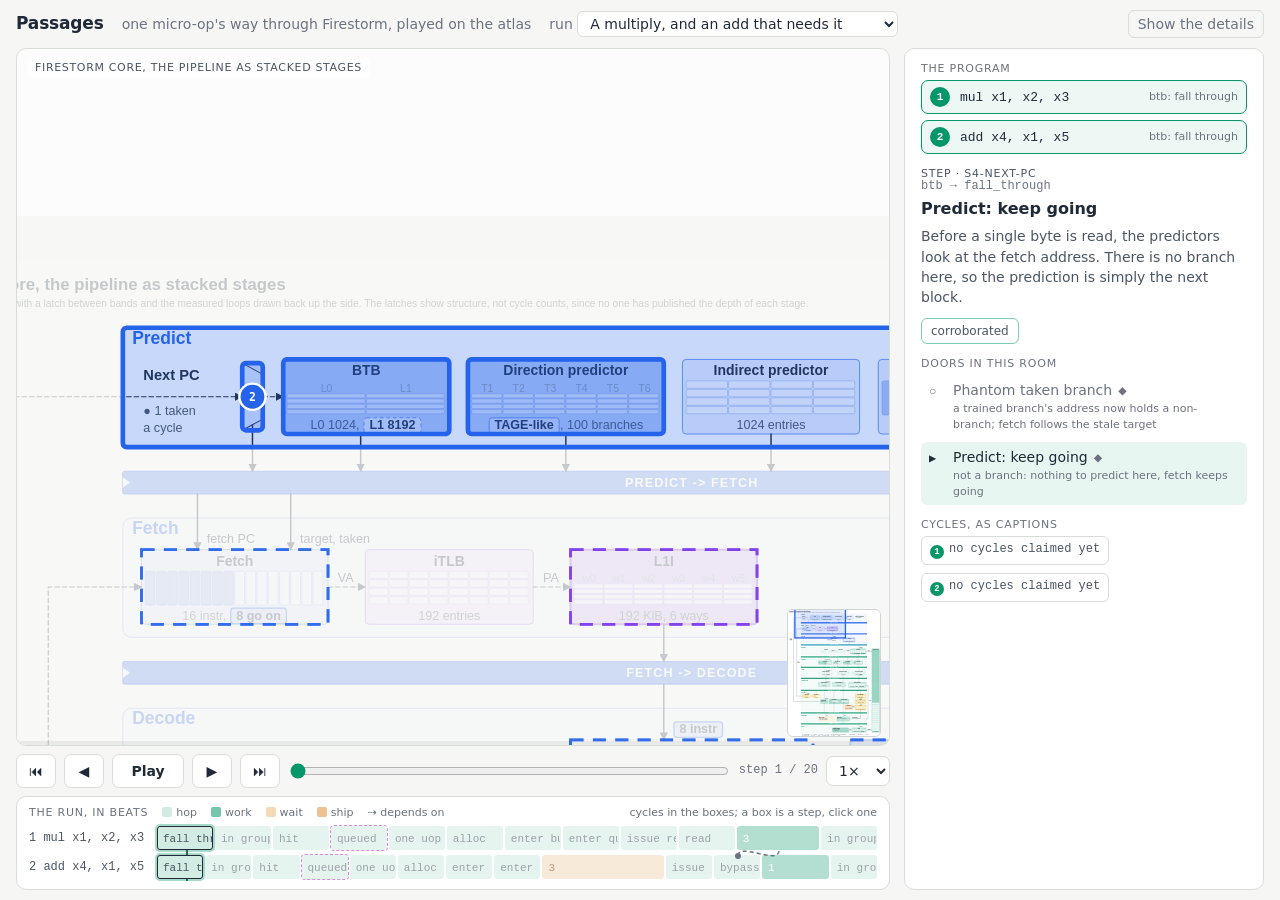
==== commit 5c851eeb: "Passages with seven runs and the review's 40 figures" ====
--- a/site/passages/index.html
+++ b/site/passages/index.html
@@ -1,6 +1,6 @@
 <!-- index.html
 Isaac Hagedorn, 2026-11-15
-The Passages prototype: one instruction pair walks the spine of the Firestorm Atlas, with the figures and the runs embedded. -->
+The Passages prototype: example programs walk the Firestorm Atlas micro-op by micro-op, with the figures and the runs embedded. -->
 <!doctype html>
 <meta charset="utf-8">
 <meta name="viewport" content="width=device-width, initial-scale=1">
@@ -95,6 +95,15 @@
 .fsm { position: absolute; left: 10px; bottom: 14px; width: min(560px, 64%); background: rgba(255,255,255,.93); border: 1px solid #cfd5d0; border-radius: 8px; padding: 8px 10px 6px; opacity: 0; transform: translateY(8px); transition: opacity .6s, transform .6s; pointer-events: none; }
 .fsm.on { opacity: 1; transform: none; }
 .fsm .t { font: 500 11px/1 var(--font); letter-spacing: .06em; text-transform: uppercase; color: #4b5563; margin-bottom: 4px; }
+.fsm .order { display: flex; flex-wrap: wrap; align-items: center; gap: 4px 6px; margin: 2px 0 6px; font-size: 12px; color: #6b7280; }
+.fsm .order span { display: inline-flex; align-items: center; gap: 5px; padding: 2px 7px 2px 3px; border-radius: 10px; border: 1px solid #d9ddd7; transition: background .4s, color .4s, border-color .4s; }
+.fsm .order span b { width: 16px; height: 16px; border-radius: 50%; background: #9ca3af; color: #fff; font: 600 10px/16px ui-monospace, Menlo, monospace; text-align: center; }
+.fsm .order span.was { color: #374151; }
+.fsm .order span.was b { background: #6b7280; }
+.fsm .order span.now { color: #065f46; border-color: #059669; background: rgba(5,150,105,.1); font-weight: 600; }
+.fsm .order span.now b { background: #059669; }
+.fsm .order span.next { opacity: .5; }
+.fsm .order i { font-style: normal; color: #9ca3af; }
 .fsm .machwrap { position: relative; width: 100%; aspect-ratio: 2.2; }
 .fsm svg.mach { position: absolute; inset: 0; width: 100%; height: 100%; display: none; }
 .fsm svg.mach.on { display: block; }
@@ -158,22 +167,85 @@
 
   <div class="stagewrap">
     <div class="stage" id="stage">
-      <svg class="fig" data-fig="03-rename" xmlns="http://www.w3.org/2000/svg" viewBox="0 0 2550.0 1102.5" role="img" aria-label="Map, rename and the register files" font-family="Inter, 'Helvetica Neue', Arial, sans-serif" data-kinds="dataflow structure"><g class="art"><defs><marker id="arrow-03rename" viewBox="0 0 10 10" refX="9" refY="5" markerWidth="9" markerHeight="9" markerUnits="userSpaceOnUse" orient="auto-start-reverse"><path d="M0,0 L10,5 L0,10 z" fill="#1f2937"/></marker><marker id="arrowrev-03rename" viewBox="0 0 10 10" refX="1" refY="5" markerWidth="9" markerHeight="9" markerUnits="userSpaceOnUse" orient="auto-start-reverse"><path d="M10,0 L0,5 L10,10 z" fill="#1f2937"/></marker></defs><rect x="0" y="0" width="2550.0" height="1102.5" fill="#ffffff"/><text x="20" y="30" font-family="Inter, 'Helvetica Neue', Arial, sans-serif" font-size="18" font-weight="700" fill="#1f2937">Map, rename and the register files</text><text x="20" y="48" font-family="Inter, 'Helvetica Neue', Arial, sans-serif" font-size="11" fill="#4b5563">8 uops/clk: map, rename, dispatch</text><rect x="255.0" y="105.0" width="645.0" height="633.0" rx="9" fill="#f5fbf9" stroke="#8abfb3" stroke-width="1"/>
+      <svg class="fig" data-fig="03-rename" xmlns="http://www.w3.org/2000/svg" viewBox="0 0 2550.0 1102.5" role="img" aria-label="Map, rename and the register files" font-family="Inter, 'Helvetica Neue', Arial, sans-serif" data-kinds="structure"><g class="art"><defs><marker id="arrow-03rename" viewBox="0 0 10 10" refX="9" refY="5" markerWidth="9" markerHeight="9" markerUnits="userSpaceOnUse" orient="auto-start-reverse"><path d="M0,0 L10,5 L0,10 z" fill="#1f2937"/></marker><marker id="arrowrev-03rename" viewBox="0 0 10 10" refX="1" refY="5" markerWidth="9" markerHeight="9" markerUnits="userSpaceOnUse" orient="auto-start-reverse"><path d="M10,0 L0,5 L10,10 z" fill="#1f2937"/></marker></defs><rect x="0" y="0" width="2550.0" height="1102.5" fill="#ffffff"/><text x="20" y="30" font-family="Inter, 'Helvetica Neue', Arial, sans-serif" font-size="18" font-weight="700" fill="#1f2937">Map, rename and the register files</text><text x="20" y="48" font-family="Inter, 'Helvetica Neue', Arial, sans-serif" font-size="11" fill="#4b5563">Eight uops a clock pass through map, rename and dispatch.</text><rect x="255.0" y="105.0" width="645.0" height="633.0" rx="9" fill="#f5fbf9" stroke="#8abfb3" stroke-width="1"/>
 <text x="265.0" y="122.0" font-family="Inter, 'Helvetica Neue', Arial, sans-serif" font-size="18.75" font-weight="700" fill="#059669" text-anchor="start">Map</text>
 <text x="890.0" y="122.0" font-family="Inter, 'Helvetica Neue', Arial, sans-serif" font-size="15" font-weight="400" fill="#4b5563" text-anchor="end">8 wide group</text>
 <rect x="945.0" y="105.0" width="675.0" height="633.0" rx="9" fill="#f5fbf9" stroke="#8abfb3" stroke-width="1"/>
 <text x="955.0" y="122.0" font-family="Inter, 'Helvetica Neue', Arial, sans-serif" font-size="18.75" font-weight="700" fill="#059669" text-anchor="start">Rename</text>
-<text x="1610.0" y="122.0" font-family="Inter, 'Helvetica Neue', Arial, sans-serif" font-size="15" font-weight="400" fill="#4b5563" text-anchor="end">arch -&gt; phys</text>
+<text x="1610.0" y="122.0" font-family="Inter, 'Helvetica Neue', Arial, sans-serif" font-size="15" font-weight="400" fill="#4b5563" text-anchor="end">arch to phys</text>
 <rect x="1665.0" y="105.0" width="810.0" height="633.0" rx="9" fill="#f5fbf9" stroke="#8abfb3" stroke-width="1"/>
 <text x="1675.0" y="122.0" font-family="Inter, 'Helvetica Neue', Arial, sans-serif" font-size="18.75" font-weight="700" fill="#059669" text-anchor="start">Physical register files</text>
 <text x="2465.0" y="122.0" font-family="Inter, 'Helvetica Neue', Arial, sans-serif" font-size="15" font-weight="400" fill="#4b5563" text-anchor="end">in flight</text>
 <rect x="255.0" y="774.0" width="2220.0" height="225.0" rx="9" fill="#f5fbf9" stroke="#8abfb3" stroke-width="1"/>
 <text x="265.0" y="791.0" font-family="Inter, 'Helvetica Neue', Arial, sans-serif" font-size="18.75" font-weight="700" fill="#059669" text-anchor="start">Dispatch</text>
-<text x="2465.0" y="791.0" font-family="Inter, 'Helvetica Neue', Arial, sans-serif" font-size="15" font-weight="400" fill="#4b5563" text-anchor="end">unordered | 1 queue per unit</text>
+<text x="2465.0" y="791.0" font-family="Inter, 'Helvetica Neue', Arial, sans-serif" font-size="15" font-weight="400" fill="#4b5563" text-anchor="end">unordered, 1 queue per unit</text>
 <rect x="75.0" y="360.0" width="135.0" height="75.0" rx="5" fill="#a6d7e3" stroke="#0891b2" stroke-width="2.2"/>
 <line x1="80.0" y1="392.0" x2="205.0" y2="392.0" stroke="#9fc4d1" stroke-width="1"/>
-<rect x="285.0" y="150.0" width="585.0" height="90.0" rx="5" fill="#f5fbf9" stroke="#50b696" stroke-width="1" stroke-dasharray="4 3"/>
-<line x1="290.0" y1="182.0" x2="865.0" y2="182.0" stroke="#9ec5be" stroke-width="1"/>
+<rect x="285.0" y="144.0" width="92.0" height="108.0" rx="4" fill="#f5fbf9" stroke="#50b696" stroke-width="1" stroke-dasharray="4 3"/>
+<rect x="289.0" y="164.0" width="9.5" height="9.5" rx="0.5" fill="#ffffff" stroke="none" stroke-width="0.4"/>
+<rect x="299.5" y="164.0" width="9.5" height="9.5" rx="0.5" fill="#f0f9f6" stroke="#8abfb3" stroke-width="0.4"/>
+<rect x="310.0" y="164.0" width="9.5" height="9.5" rx="0.5" fill="#f0f9f6" stroke="#8abfb3" stroke-width="0.4"/>
+<rect x="320.5" y="164.0" width="9.5" height="9.5" rx="0.5" fill="#f0f9f6" stroke="#8abfb3" stroke-width="0.4"/>
+<rect x="331.0" y="164.0" width="9.5" height="9.5" rx="0.5" fill="#f0f9f6" stroke="#8abfb3" stroke-width="0.4"/>
+<rect x="341.5" y="164.0" width="9.5" height="9.5" rx="0.5" fill="#f0f9f6" stroke="#8abfb3" stroke-width="0.4"/>
+<rect x="352.0" y="164.0" width="9.5" height="9.5" rx="0.5" fill="#f0f9f6" stroke="#8abfb3" stroke-width="0.4"/>
+<rect x="362.5" y="164.0" width="9.5" height="9.5" rx="0.5" fill="#f0f9f6" stroke="#8abfb3" stroke-width="0.4"/>
+<rect x="289.0" y="174.5" width="9.5" height="9.5" rx="0.5" fill="#f0f9f6" stroke="#8abfb3" stroke-width="0.4"/>
+<rect x="299.5" y="174.5" width="9.5" height="9.5" rx="0.5" fill="#ffffff" stroke="none" stroke-width="0.4"/>
+<rect x="310.0" y="174.5" width="9.5" height="9.5" rx="0.5" fill="#f0f9f6" stroke="#8abfb3" stroke-width="0.4"/>
+<rect x="320.5" y="174.5" width="9.5" height="9.5" rx="0.5" fill="#f0f9f6" stroke="#8abfb3" stroke-width="0.4"/>
+<rect x="331.0" y="174.5" width="9.5" height="9.5" rx="0.5" fill="#f0f9f6" stroke="#8abfb3" stroke-width="0.4"/>
+<rect x="341.5" y="174.5" width="9.5" height="9.5" rx="0.5" fill="#f0f9f6" stroke="#8abfb3" stroke-width="0.4"/>
+<rect x="352.0" y="174.5" width="9.5" height="9.5" rx="0.5" fill="#f0f9f6" stroke="#8abfb3" stroke-width="0.4"/>
+<rect x="362.5" y="174.5" width="9.5" height="9.5" rx="0.5" fill="#f0f9f6" stroke="#8abfb3" stroke-width="0.4"/>
+<rect x="289.0" y="185.0" width="9.5" height="9.5" rx="0.5" fill="#f0f9f6" stroke="#8abfb3" stroke-width="0.4"/>
+<rect x="299.5" y="185.0" width="9.5" height="9.5" rx="0.5" fill="#f0f9f6" stroke="#8abfb3" stroke-width="0.4"/>
+<rect x="310.0" y="185.0" width="9.5" height="9.5" rx="0.5" fill="#ffffff" stroke="none" stroke-width="0.4"/>
+<rect x="320.5" y="185.0" width="9.5" height="9.5" rx="0.5" fill="#f0f9f6" stroke="#8abfb3" stroke-width="0.4"/>
+<rect x="331.0" y="185.0" width="9.5" height="9.5" rx="0.5" fill="#f0f9f6" stroke="#8abfb3" stroke-width="0.4"/>
+<rect x="341.5" y="185.0" width="9.5" height="9.5" rx="0.5" fill="#f0f9f6" stroke="#8abfb3" stroke-width="0.4"/>
+<rect x="352.0" y="185.0" width="9.5" height="9.5" rx="0.5" fill="#f0f9f6" stroke="#8abfb3" stroke-width="0.4"/>
+<rect x="362.5" y="185.0" width="9.5" height="9.5" rx="0.5" fill="#f0f9f6" stroke="#8abfb3" stroke-width="0.4"/>
+<rect x="289.0" y="195.5" width="9.5" height="9.5" rx="0.5" fill="#f0f9f6" stroke="#8abfb3" stroke-width="0.4"/>
+<rect x="299.5" y="195.5" width="9.5" height="9.5" rx="0.5" fill="#f0f9f6" stroke="#8abfb3" stroke-width="0.4"/>
+<rect x="310.0" y="195.5" width="9.5" height="9.5" rx="0.5" fill="#f0f9f6" stroke="#8abfb3" stroke-width="0.4"/>
+<rect x="320.5" y="195.5" width="9.5" height="9.5" rx="0.5" fill="#ffffff" stroke="none" stroke-width="0.4"/>
+<rect x="331.0" y="195.5" width="9.5" height="9.5" rx="0.5" fill="#f0f9f6" stroke="#8abfb3" stroke-width="0.4"/>
+<rect x="341.5" y="195.5" width="9.5" height="9.5" rx="0.5" fill="#f0f9f6" stroke="#8abfb3" stroke-width="0.4"/>
+<rect x="352.0" y="195.5" width="9.5" height="9.5" rx="0.5" fill="#f0f9f6" stroke="#8abfb3" stroke-width="0.4"/>
+<rect x="362.5" y="195.5" width="9.5" height="9.5" rx="0.5" fill="#f0f9f6" stroke="#8abfb3" stroke-width="0.4"/>
+<rect x="289.0" y="206.0" width="9.5" height="9.5" rx="0.5" fill="#f0f9f6" stroke="#8abfb3" stroke-width="0.4"/>
+<rect x="299.5" y="206.0" width="9.5" height="9.5" rx="0.5" fill="#f0f9f6" stroke="#8abfb3" stroke-width="0.4"/>
+<rect x="310.0" y="206.0" width="9.5" height="9.5" rx="0.5" fill="#f0f9f6" stroke="#8abfb3" stroke-width="0.4"/>
+<rect x="320.5" y="206.0" width="9.5" height="9.5" rx="0.5" fill="#f0f9f6" stroke="#8abfb3" stroke-width="0.4"/>
+<rect x="331.0" y="206.0" width="9.5" height="9.5" rx="0.5" fill="#ffffff" stroke="none" stroke-width="0.4"/>
+<rect x="341.5" y="206.0" width="9.5" height="9.5" rx="0.5" fill="#f0f9f6" stroke="#8abfb3" stroke-width="0.4"/>
+<rect x="352.0" y="206.0" width="9.5" height="9.5" rx="0.5" fill="#f0f9f6" stroke="#8abfb3" stroke-width="0.4"/>
+<rect x="362.5" y="206.0" width="9.5" height="9.5" rx="0.5" fill="#f0f9f6" stroke="#8abfb3" stroke-width="0.4"/>
+<rect x="289.0" y="216.5" width="9.5" height="9.5" rx="0.5" fill="#f0f9f6" stroke="#8abfb3" stroke-width="0.4"/>
+<rect x="299.5" y="216.5" width="9.5" height="9.5" rx="0.5" fill="#f0f9f6" stroke="#8abfb3" stroke-width="0.4"/>
+<rect x="310.0" y="216.5" width="9.5" height="9.5" rx="0.5" fill="#f0f9f6" stroke="#8abfb3" stroke-width="0.4"/>
+<rect x="320.5" y="216.5" width="9.5" height="9.5" rx="0.5" fill="#f0f9f6" stroke="#8abfb3" stroke-width="0.4"/>
+<rect x="331.0" y="216.5" width="9.5" height="9.5" rx="0.5" fill="#f0f9f6" stroke="#8abfb3" stroke-width="0.4"/>
+<rect x="341.5" y="216.5" width="9.5" height="9.5" rx="0.5" fill="#ffffff" stroke="none" stroke-width="0.4"/>
+<rect x="352.0" y="216.5" width="9.5" height="9.5" rx="0.5" fill="#f0f9f6" stroke="#8abfb3" stroke-width="0.4"/>
+<rect x="362.5" y="216.5" width="9.5" height="9.5" rx="0.5" fill="#f0f9f6" stroke="#8abfb3" stroke-width="0.4"/>
+<rect x="289.0" y="227.0" width="9.5" height="9.5" rx="0.5" fill="#f0f9f6" stroke="#8abfb3" stroke-width="0.4"/>
+<rect x="299.5" y="227.0" width="9.5" height="9.5" rx="0.5" fill="#f0f9f6" stroke="#8abfb3" stroke-width="0.4"/>
+<rect x="310.0" y="227.0" width="9.5" height="9.5" rx="0.5" fill="#f0f9f6" stroke="#8abfb3" stroke-width="0.4"/>
+<rect x="320.5" y="227.0" width="9.5" height="9.5" rx="0.5" fill="#f0f9f6" stroke="#8abfb3" stroke-width="0.4"/>
+<rect x="331.0" y="227.0" width="9.5" height="9.5" rx="0.5" fill="#f0f9f6" stroke="#8abfb3" stroke-width="0.4"/>
+<rect x="341.5" y="227.0" width="9.5" height="9.5" rx="0.5" fill="#f0f9f6" stroke="#8abfb3" stroke-width="0.4"/>
+<rect x="352.0" y="227.0" width="9.5" height="9.5" rx="0.5" fill="#ffffff" stroke="none" stroke-width="0.4"/>
+<rect x="362.5" y="227.0" width="9.5" height="9.5" rx="0.5" fill="#f0f9f6" stroke="#8abfb3" stroke-width="0.4"/>
+<rect x="289.0" y="237.5" width="9.5" height="9.5" rx="0.5" fill="#f0f9f6" stroke="#8abfb3" stroke-width="0.4"/>
+<rect x="299.5" y="237.5" width="9.5" height="9.5" rx="0.5" fill="#f0f9f6" stroke="#8abfb3" stroke-width="0.4"/>
+<rect x="310.0" y="237.5" width="9.5" height="9.5" rx="0.5" fill="#f0f9f6" stroke="#8abfb3" stroke-width="0.4"/>
+<rect x="320.5" y="237.5" width="9.5" height="9.5" rx="0.5" fill="#f0f9f6" stroke="#8abfb3" stroke-width="0.4"/>
+<rect x="331.0" y="237.5" width="9.5" height="9.5" rx="0.5" fill="#f0f9f6" stroke="#8abfb3" stroke-width="0.4"/>
+<rect x="341.5" y="237.5" width="9.5" height="9.5" rx="0.5" fill="#f0f9f6" stroke="#8abfb3" stroke-width="0.4"/>
+<rect x="352.0" y="237.5" width="9.5" height="9.5" rx="0.5" fill="#f0f9f6" stroke="#8abfb3" stroke-width="0.4"/>
+<rect x="362.5" y="237.5" width="9.5" height="9.5" rx="0.5" fill="#ffffff" stroke="none" stroke-width="0.4"/>
 <rect x="285.0" y="258.0" width="585.0" height="249.0" rx="5" fill="#dcf0ea" stroke="#50b696" stroke-width="1"/>
 <rect x="303.0" y="300.0" width="111.0" height="30.0" rx="3" fill="#dcf0ea" stroke="#69c0a5" stroke-width="0.8"/>
 <circle cx="430.5" cy="315.0" r="10.5" fill="#ffffff" stroke="#69c0a5" stroke-width="0.9"/>
@@ -202,11 +274,11 @@
 <rect x="303.0" y="456.0" width="111.0" height="30.0" rx="3" fill="#f5fbf9" stroke="#9ca3af" stroke-width="0.8"/>
 <circle cx="430.5" cy="471.0" r="10.5" fill="#ffffff" stroke="#9ca3af" stroke-width="0.9"/>
 <rect x="447.0" y="456.0" width="111.0" height="30.0" rx="3" fill="#f5fbf9" stroke="#9ca3af" stroke-width="0.8"/>
-<rect x="285.0" y="558.0" width="180.0" height="108.0" rx="5" fill="#a5d9c9" stroke="#059669" stroke-width="2.2"/>
+<rect x="285.0" y="558.0" width="180.0" height="126.0" rx="5" fill="#a5d9c9" stroke="#059669" stroke-width="2.2"/>
 <line x1="290.0" y1="590.0" x2="460.0" y2="590.0" stroke="#9ec5be" stroke-width="1"/>
-<rect x="483.0" y="558.0" width="180.0" height="108.0" rx="5" fill="#a5d9c9" stroke="#059669" stroke-width="2.2"/>
+<rect x="483.0" y="558.0" width="180.0" height="126.0" rx="5" fill="#a5d9c9" stroke="#059669" stroke-width="2.2"/>
 <line x1="488.0" y1="590.0" x2="658.0" y2="590.0" stroke="#9ec5be" stroke-width="1"/>
-<rect x="681.0" y="558.0" width="189.0" height="108.0" rx="5" fill="#c0e5da" stroke="#059669" stroke-width="1.4"/>
+<rect x="681.0" y="558.0" width="189.0" height="126.0" rx="5" fill="#c0e5da" stroke="#059669" stroke-width="1.4"/>
 <line x1="686.0" y1="590.0" x2="865.0" y2="590.0" stroke="#9ec5be" stroke-width="1"/>
 <rect x="975.0" y="150.0" width="300.0" height="177.0" rx="4" fill="#c0e5da" stroke="#059669" stroke-width="1.4"/>
 <rect x="979.0" y="186.8" width="96.1" height="13.8" rx="1" fill="#ebf7f3" stroke="#7fbcad" stroke-width="0.5"/>
@@ -327,8 +399,8 @@
 <rect x="2167.5" y="480.6" width="77.3" height="18.2" rx="1" fill="#ebf7f3" stroke="#7fbcad" stroke-width="0.5"/>
 <rect x="2089.0" y="500.1" width="77.3" height="18.2" rx="1" fill="#ebf7f3" stroke="#7fbcad" stroke-width="0.5"/>
 <rect x="2167.5" y="500.1" width="77.3" height="18.2" rx="1" fill="#ebf7f3" stroke="#7fbcad" stroke-width="0.5"/>
-<rect x="1695.0" y="576.0" width="555.0" height="84.0" rx="5" fill="none" stroke="#b258c5" stroke-width="1.3" stroke-dasharray="1 2.5"/>
-<line x1="1700.0" y1="608.0" x2="2245.0" y2="608.0" stroke="#9ec5be" stroke-width="1"/>
+<rect x="1695.0" y="576.0" width="360.0" height="99.0" rx="5" fill="none" stroke="#b258c5" stroke-width="1.3" stroke-dasharray="1 2.5"/>
+<line x1="1700.0" y1="608.0" x2="2050.0" y2="608.0" stroke="#9ec5be" stroke-width="1"/>
 <rect x="285.0" y="819.0" width="225.0" height="150.0" rx="4" fill="#c0e5da" stroke="#059669" stroke-width="1.4"/>
 <rect x="289.0" y="842.0" width="217.0" height="16.2" rx="1.5" fill="#ebf7f3" stroke="#75b9a8" stroke-width="0.6"/>
 <rect x="289.0" y="859.8" width="217.0" height="16.2" rx="1.5" fill="#ebf7f3" stroke="#75b9a8" stroke-width="0.6"/>
@@ -365,21 +437,18 @@
 <polyline points="960.0,894.0 1035.0,894.0" fill="none" stroke="#1f2937" stroke-width="1.6" marker-end="url(#arrow-03rename)" stroke-linejoin="round" stroke-linecap="round" data-eid="1" data-src="dispatch_mul" data-dst="dispatch_mul_q"/>
 <polyline points="1410.0,894.0 1485.0,894.0" fill="none" stroke="#1f2937" stroke-width="1.6" marker-end="url(#arrow-03rename)" stroke-linejoin="round" stroke-linecap="round" data-eid="2" data-src="dispatch_ls" data-dst="dispatch_ls_q"/>
 <polyline points="1860.0,894.0 1935.0,894.0" fill="none" stroke="#1f2937" stroke-width="1.6" marker-end="url(#arrow-03rename)" stroke-linejoin="round" stroke-linecap="round" data-eid="3" data-src="dispatch_fp" data-dst="dispatch_fp_q"/>
-<polyline points="210.0,397.5 232.5,397.5 232.5,195.0 285.0,195.0" fill="none" stroke="#1f2937" stroke-width="1.6" marker-end="url(#arrow-03rename)" stroke-linejoin="round" stroke-linecap="round" data-eid="4" data-src="decode" data-dst="group_map"/>
-<polyline points="870.0,195.0 975.0,195.0" fill="none" stroke="#1f2937" stroke-width="1.6" marker-end="url(#arrow-03rename)" stroke-linejoin="round" stroke-linecap="round" data-eid="5" data-src="group_map" data-dst="rename"/>
-<polyline points="870.0,612.0 904.5,612.0 904.5,750.0 1642.5,750.0 1642.5,393.0 2001.0,393.0 2001.0,375.0" fill="none" stroke="#1f2937" stroke-width="2.8" marker-end="url(#arrow-03rename)" stroke-linejoin="round" stroke-linecap="round" data-eid="6" data-src="immediate_regs" data-dst="int_prf"/>
-<polyline points="1275.0,282.8 1642.5,282.8 1642.5,240.0 1695.0,240.0" fill="none" stroke="#1f2937" stroke-width="1.2" stroke-dasharray="2 3" marker-end="url(#arrow-03rename)" stroke-linejoin="round" stroke-linecap="round" data-eid="7" data-src="rename" data-dst="int_prf"/>
-<polyline points="1125.0,327.0 1125.0,360.0" fill="none" stroke="#1f2937" stroke-width="1.2" stroke-dasharray="5 3" marker-end="url(#arrow-03rename)" stroke-linejoin="round" stroke-linecap="round" data-eid="8" data-src="rename" data-dst="rename_retire_queue"/>
-<polyline points="1275.0,522.0 1642.5,522.0 1642.5,472.5 1695.0,472.5" fill="none" stroke="#1f2937" stroke-width="1.2" stroke-dasharray="2 3" marker-end="url(#arrow-03rename)" stroke-linejoin="round" stroke-linecap="round" data-eid="9" data-src="rename_retire_queue" data-dst="fp_prf"/>
-<polyline points="975.0,318.1 927.0,318.1 927.0,762.0 240.0,762.0 240.0,894.0 285.0,894.0" fill="none" stroke="#1f2937" stroke-width="1.6" marker-end="url(#arrow-03rename)" stroke-linejoin="round" stroke-linecap="round" data-eid="10" data-src="rename" data-dst="dispatch_int"/>
+<polyline points="210.0,397.5 232.5,397.5 232.5,198.0 285.0,198.0" fill="none" stroke="#1f2937" stroke-width="1.6" marker-end="url(#arrow-03rename)" stroke-linejoin="round" stroke-linecap="round" data-eid="4" data-src="decode" data-dst="group_map"/>
+<polyline points="377.0,232.6 975.0,232.6" fill="none" stroke="#1f2937" stroke-width="1.6" marker-end="url(#arrow-03rename)" stroke-linejoin="round" stroke-linecap="round" data-eid="5" data-src="group_map" data-dst="rename"/>
+<polyline points="1275.0,282.8 1642.5,282.8 1642.5,240.0 1695.0,240.0" fill="none" stroke="#1f2937" stroke-width="1.2" stroke-dasharray="2 3" marker-end="url(#arrow-03rename)" stroke-linejoin="round" stroke-linecap="round" data-eid="6" data-src="rename" data-dst="int_prf"/>
+<polyline points="1125.0,327.0 1125.0,360.0" fill="none" stroke="#1f2937" stroke-width="1.2" stroke-dasharray="5 3" marker-end="url(#arrow-03rename)" stroke-linejoin="round" stroke-linecap="round" data-eid="7" data-src="rename" data-dst="rename_retire_queue"/>
+<polyline points="1275.0,522.0 1642.5,522.0 1642.5,472.5 1695.0,472.5" fill="none" stroke="#1f2937" stroke-width="1.2" stroke-dasharray="2 3" marker-end="url(#arrow-03rename)" stroke-linejoin="round" stroke-linecap="round" data-eid="8" data-src="rename_retire_queue" data-dst="fp_prf"/>
+<polyline points="975.0,318.1 927.0,318.1 927.0,762.0 240.0,762.0 240.0,894.0 285.0,894.0" fill="none" stroke="#1f2937" stroke-width="1.6" marker-end="url(#arrow-03rename)" stroke-linejoin="round" stroke-linecap="round" data-eid="9" data-src="rename" data-dst="dispatch_int"/>
 <text x="82.0" y="382.2" font-family="Inter, 'Helvetica Neue', Arial, sans-serif" font-size="17.25" font-weight="600" fill="#1f2937" text-anchor="start">Decode</text>
 <text x="82.0" y="406.5" font-family="Inter, 'Helvetica Neue', Arial, sans-serif" font-size="12" font-weight="400" fill="#4b5563" text-anchor="start">●</text>
 <text x="94.1" y="406.5" font-family="Inter, 'Helvetica Neue', Arial, sans-serif" font-size="13.5" font-weight="400" fill="#4b5563" text-anchor="start">8 instr/clk</text>
-<text x="292.0" y="172.2" font-family="Inter, 'Helvetica Neue', Arial, sans-serif" font-size="17.25" font-weight="600" fill="#1f2937" text-anchor="start">Group map</text>
-<text x="292.0" y="196.5" font-family="Inter, 'Helvetica Neue', Arial, sans-serif" font-size="12" font-weight="400" fill="#4b5563" text-anchor="start">~</text>
-<text x="304.1" y="196.5" font-family="Inter, 'Helvetica Neue', Arial, sans-serif" font-size="13.5" font-weight="400" fill="#4b5563" text-anchor="start">8 x 8 compare</text>
-<text x="292.0" y="214.0" font-family="Inter, 'Helvetica Neue', Arial, sans-serif" font-size="12" font-weight="400" fill="#4b5563" text-anchor="start">~</text>
-<text x="304.1" y="214.0" font-family="Inter, 'Helvetica Neue', Arial, sans-serif" font-size="13.5" font-weight="400" fill="#4b5563" text-anchor="start">move chain: 1 clk</text>
+<text x="331.0" y="156.0" font-family="Inter, 'Helvetica Neue', Arial, sans-serif" font-size="15" font-weight="600" fill="#1f2937" text-anchor="middle">Group map</text>
+<text x="393.0" y="177.0" font-family="Inter, 'Helvetica Neue', Arial, sans-serif" font-size="12.75" font-weight="400" fill="#4b5563" text-anchor="start" data-owner="group-map-notes">~ An 8 x 8 compare finds the dependences in a group.</text>
+<text x="393.0" y="193.8" font-family="Inter, 'Helvetica Neue', Arial, sans-serif" font-size="12.75" font-weight="400" fill="#4b5563" text-anchor="start" data-owner="group-map-notes">~ A chain of moves resolves in 1 clk.</text>
 <text x="292.0" y="280.2" font-family="Inter, 'Helvetica Neue', Arial, sans-serif" font-size="17.25" font-weight="600" fill="#1f2937" text-anchor="start">Fusion</text>
 <text x="358.5" y="320.2" font-family="Inter, 'Helvetica Neue', Arial, sans-serif" font-size="12.75" font-weight="400" fill="#1f2937" text-anchor="middle">flag ALU</text>
 <text x="430.5" y="320.2" font-family="Inter, 'Helvetica Neue', Arial, sans-serif" font-size="15" font-weight="400" fill="#1f2937" text-anchor="middle">+</text>
@@ -410,7 +479,7 @@
 <text x="430.5" y="476.2" font-family="Inter, 'Helvetica Neue', Arial, sans-serif" font-size="15" font-weight="400" fill="#9ca3af" text-anchor="middle">+</text>
 <text x="502.5" y="476.2" font-family="Inter, 'Helvetica Neue', Arial, sans-serif" font-size="12.75" font-weight="400" fill="#9ca3af" text-anchor="middle">movk</text>
 <polyline points="299.0,471.0 564.0,471.0" fill="none" stroke="#9ca3af" stroke-width="1.4" stroke-linejoin="round" stroke-linecap="round"/>
-<text x="289.0" y="534.0" font-family="Inter, 'Helvetica Neue', Arial, sans-serif" font-size="12.75" font-weight="500" fill="#4b5563" text-anchor="start" data-owner="fusion-limit">4 reads / 6 instr ○</text>
+<text x="289.0" y="534.0" font-family="Inter, 'Helvetica Neue', Arial, sans-serif" font-size="12.75" font-weight="500" fill="#4b5563" text-anchor="start" data-owner="fusion-limit">○ Fused groups read at most 4 registers per 6 instructions.</text>
 <text x="292.0" y="580.2" font-family="Inter, 'Helvetica Neue', Arial, sans-serif" font-size="17.25" font-weight="600" fill="#1f2937" text-anchor="start">Move</text>
 <text x="292.0" y="604.5" font-family="Inter, 'Helvetica Neue', Arial, sans-serif" font-size="12" font-weight="400" fill="#4b5563" text-anchor="start">●</text>
 <text x="304.1" y="604.5" font-family="Inter, 'Helvetica Neue', Arial, sans-serif" font-size="13.5" font-weight="400" fill="#4b5563" text-anchor="start">full width</text>
@@ -423,25 +492,31 @@
 <text x="502.1" y="622.0" font-family="Inter, 'Helvetica Neue', Arial, sans-serif" font-size="13.5" font-weight="400" fill="#4b5563" text-anchor="start">no issue</text>
 <text x="688.0" y="580.2" font-family="Inter, 'Helvetica Neue', Arial, sans-serif" font-size="17.25" font-weight="600" fill="#1f2937" text-anchor="start">MOV imm</text>
 <text x="688.0" y="604.5" font-family="Inter, 'Helvetica Neue', Arial, sans-serif" font-size="12" font-weight="400" fill="#4b5563" text-anchor="start">◆</text>
-<text x="700.1" y="604.5" font-family="Inter, 'Helvetica Neue', Arial, sans-serif" font-size="13.5" font-weight="400" fill="#4b5563" text-anchor="start">2 / 8 instr</text>
+<text x="700.1" y="604.5" font-family="Inter, 'Helvetica Neue', Arial, sans-serif" font-size="13.5" font-weight="400" fill="#4b5563" text-anchor="start">2 per 8 instr</text>
 <text x="688.0" y="622.0" font-family="Inter, 'Helvetica Neue', Arial, sans-serif" font-size="12" font-weight="400" fill="#4b5563" text-anchor="start">○</text>
-<text x="700.1" y="622.0" font-family="Inter, 'Helvetica Neue', Arial, sans-serif" font-size="13.5" font-weight="400" fill="#4b5563" text-anchor="start">8 / 8 disputed</text>
+<text x="700.1" y="622.0" font-family="Inter, 'Helvetica Neue', Arial, sans-serif" font-size="13.5" font-weight="400" fill="#4b5563" text-anchor="start">8 per 8 disputed</text>
 <text x="688.0" y="639.5" font-family="Inter, 'Helvetica Neue', Arial, sans-serif" font-size="12" font-weight="400" fill="#4b5563" text-anchor="start">◆</text>
 <text x="700.1" y="639.5" font-family="Inter, 'Helvetica Neue', Arial, sans-serif" font-size="13.5" font-weight="400" fill="#4b5563" text-anchor="start">no issue</text>
-<text x="289.0" y="699.0" font-family="Inter, 'Helvetica Neue', Arial, sans-serif" font-size="12.75" font-weight="500" fill="#4b5563" text-anchor="start" data-owner="elim-note">real ops: sub-reg mov, xzr, eor</text>
+<text x="688.0" y="657.0" font-family="Inter, 'Helvetica Neue', Arial, sans-serif" font-size="12" font-weight="400" fill="#4b5563" text-anchor="start">~</text>
+<text x="700.1" y="657.0" font-family="Inter, 'Helvetica Neue', Arial, sans-serif" font-size="13.5" font-weight="400" fill="#4b5563" text-anchor="start">into the imm pool</text>
+<text x="289.0" y="714.0" font-family="Inter, 'Helvetica Neue', Arial, sans-serif" font-size="12.75" font-weight="500" fill="#4b5563" text-anchor="start" data-owner="elim-note">◆ Sub-register moves, xzr and EOR still run as ops.</text>
 <text x="1027.7" y="184.8" font-family="Inter, 'Helvetica Neue', Arial, sans-serif" font-size="11.25" font-weight="400" fill="#9ca3af" text-anchor="middle">arch</text>
 <text x="1125.0" y="184.8" font-family="Inter, 'Helvetica Neue', Arial, sans-serif" font-size="11.25" font-weight="400" fill="#9ca3af" text-anchor="middle">phys</text>
 <text x="1222.3" y="184.8" font-family="Inter, 'Helvetica Neue', Arial, sans-serif" font-size="11.25" font-weight="400" fill="#9ca3af" text-anchor="middle">sec</text>
 <text x="1125.0" y="167.0" font-family="Inter, 'Helvetica Neue', Arial, sans-serif" font-size="15" font-weight="600" fill="#1f2937" text-anchor="middle">Map</text>
-<text x="1125.0" y="322.0" font-family="Inter, 'Helvetica Neue', Arial, sans-serif" font-size="13.5" font-weight="400" fill="#4b5563" text-anchor="middle">32 | 8 uops/clk</text>
-<text x="1297.0" y="183.0" font-family="Inter, 'Helvetica Neue', Arial, sans-serif" font-size="12.75" font-weight="500" fill="#4b5563" text-anchor="start" data-owner="sec-note">sec: this process wrote it</text>
-<text x="1297.0" y="222.0" font-family="Inter, 'Helvetica Neue', Arial, sans-serif" font-size="12.75" font-weight="500" fill="#4b5563" text-anchor="start" data-owner="sec-note2">unwritten read -&gt; ~4 wide ~</text>
-<text x="1297.0" y="309.0" font-family="Inter, 'Helvetica Neue', Arial, sans-serif" font-size="12.75" font-weight="500" fill="#c026d3" text-anchor="start" data-owner="flag-note">flag moves at map ?</text>
+<text x="1038.3" y="322.0" font-family="Inter, 'Helvetica Neue', Arial, sans-serif" font-size="13.5" font-weight="400" fill="#4b5563" text-anchor="start">32 entries, </text>
+<rect x="1106.1" y="309.6" width="104.6" height="16.7" rx="3" fill="#c0e5da" stroke="#059669" stroke-width="1.4"/>
+<text x="1111.9" y="322.0" font-family="Inter, 'Helvetica Neue', Arial, sans-serif" font-size="13.5" font-weight="600" fill="#1f2937" text-anchor="start">8 uops a clock</text>
+<text x="1293.0" y="183.0" font-family="Inter, 'Helvetica Neue', Arial, sans-serif" font-size="12.75" font-weight="400" fill="#4b5563" text-anchor="start" data-owner="sec-note">~ The sec bit marks what this process wrote.</text>
+<text x="1293.0" y="199.8" font-family="Inter, 'Helvetica Neue', Arial, sans-serif" font-size="12.75" font-weight="400" fill="#4b5563" text-anchor="start" data-owner="sec-note">~ Reading an unwritten one drops to about 4 wide.</text>
+<text x="1297.0" y="309.0" font-family="Inter, 'Helvetica Neue', Arial, sans-serif" font-size="12.75" font-weight="500" fill="#c026d3" text-anchor="start" data-owner="flag-note">? Flag moves happen at the map.</text>
 <text x="1125.0" y="377.0" font-family="Inter, 'Helvetica Neue', Arial, sans-serif" font-size="15" font-weight="600" fill="#1f2937" text-anchor="middle">Retire queue</text>
-<text x="1125.0" y="535.0" font-family="Inter, 'Helvetica Neue', Arial, sans-serif" font-size="13.5" font-weight="400" fill="#4b5563" text-anchor="middle">623 | 16 retire/clk</text>
-<text x="1297.0" y="399.0" font-family="Inter, 'Helvetica Neue', Arial, sans-serif" font-size="12.75" font-weight="500" fill="#4b5563" text-anchor="start" data-owner="rrq1">1 entry / map change ~</text>
-<text x="1297.0" y="441.0" font-family="Inter, 'Helvetica Neue', Arial, sans-serif" font-size="12.75" font-weight="500" fill="#4b5563" text-anchor="start" data-owner="rrq2">mispredict: restore ~</text>
-<text x="1297.0" y="483.0" font-family="Inter, 'Helvetica Neue', Arial, sans-serif" font-size="12.75" font-weight="500" fill="#4b5563" text-anchor="start" data-owner="rrq3">retire: free old ~</text>
+<text x="1030.4" y="535.0" font-family="Inter, 'Helvetica Neue', Arial, sans-serif" font-size="13.5" font-weight="400" fill="#4b5563" text-anchor="start">623 entries, </text>
+<rect x="1105.7" y="522.6" width="112.9" height="16.7" rx="3" fill="#c0e5da" stroke="#059669" stroke-width="1.4"/>
+<text x="1111.5" y="535.0" font-family="Inter, 'Helvetica Neue', Arial, sans-serif" font-size="13.5" font-weight="600" fill="#1f2937" text-anchor="start">16 freed a clock</text>
+<text x="1293.0" y="399.0" font-family="Inter, 'Helvetica Neue', Arial, sans-serif" font-size="12.75" font-weight="400" fill="#4b5563" text-anchor="start" data-owner="rrq-notes">~ Each map change takes one entry.</text>
+<text x="1293.0" y="415.8" font-family="Inter, 'Helvetica Neue', Arial, sans-serif" font-size="12.75" font-weight="400" fill="#4b5563" text-anchor="start" data-owner="rrq-notes">~ A mispredict restores the map from it.</text>
+<text x="1293.0" y="432.5" font-family="Inter, 'Helvetica Neue', Arial, sans-serif" font-size="12.75" font-weight="400" fill="#4b5563" text-anchor="start" data-owner="rrq-notes">~ Retire frees the old register.</text>
 <text x="982.0" y="586.2" font-family="Inter, 'Helvetica Neue', Arial, sans-serif" font-size="17.25" font-weight="600" fill="#1f2937" text-anchor="start">Windows</text>
 <text x="1301.0" y="619.0" font-family="Inter, 'Helvetica Neue', Arial, sans-serif" font-size="13.5" font-weight="400" fill="#4b5563" text-anchor="start">● NOP 2277 (330 x 7)</text>
 <text x="1301.0" y="641.5" font-family="Inter, 'Helvetica Neue', Arial, sans-serif" font-size="13.5" font-weight="400" fill="#4b5563" text-anchor="start">○ issuing ~1000 (330 x 4)</text>
@@ -452,56 +527,61 @@
 <text x="1919.0" y="184.8" font-family="Inter, 'Helvetica Neue', Arial, sans-serif" font-size="11.25" font-weight="400" fill="#9ca3af" text-anchor="middle">bank 2</text>
 <text x="2007.0" y="184.8" font-family="Inter, 'Helvetica Neue', Arial, sans-serif" font-size="11.25" font-weight="400" fill="#9ca3af" text-anchor="middle">bank 3</text>
 <text x="1875.0" y="167.0" font-family="Inter, 'Helvetica Neue', Arial, sans-serif" font-size="15" font-weight="600" fill="#1f2937" text-anchor="middle">Integer</text>
-<text x="1875.0" y="370.0" font-family="Inter, 'Helvetica Neue', Arial, sans-serif" font-size="13.5" font-weight="400" fill="#4b5563" text-anchor="middle">380 | 362 usable</text>
-<text x="2077.0" y="183.0" font-family="Inter, 'Helvetica Neue', Arial, sans-serif" font-size="12.75" font-weight="500" fill="#4b5563" text-anchor="start" data-owner="int1">4 banks | wake 2-3 clk ~</text>
-<text x="2077.0" y="225.0" font-family="Inter, 'Helvetica Neue', Arial, sans-serif" font-size="12.75" font-weight="500" fill="#4b5563" text-anchor="start" data-owner="int2">imm pool ~36 ○</text>
-<text x="2077.0" y="309.0" font-family="Inter, 'Helvetica Neue', Arial, sans-serif" font-size="12.75" font-weight="500" fill="#c026d3" text-anchor="start" data-owner="int3">overflow pool ?</text>
+<text x="1875.0" y="370.0" font-family="Inter, 'Helvetica Neue', Arial, sans-serif" font-size="13.5" font-weight="400" fill="#4b5563" text-anchor="middle">380, 362 usable</text>
+<text x="2073.0" y="183.0" font-family="Inter, 'Helvetica Neue', Arial, sans-serif" font-size="12.75" font-weight="400" fill="#4b5563" text-anchor="start" data-owner="int-notes">~ It has 4 banks.</text>
+<text x="2073.0" y="199.8" font-family="Inter, 'Helvetica Neue', Arial, sans-serif" font-size="12.75" font-weight="400" fill="#4b5563" text-anchor="start" data-owner="int-notes">? Waking a bank takes 2 to 3 clk.</text>
+<text x="2073.0" y="216.5" font-family="Inter, 'Helvetica Neue', Arial, sans-serif" font-size="12.75" font-weight="400" fill="#4b5563" text-anchor="start" data-owner="int-notes">○ An imm pool holds about 36.</text>
+<text x="2077.0" y="309.0" font-family="Inter, 'Helvetica Neue', Arial, sans-serif" font-size="12.75" font-weight="500" fill="#c026d3" text-anchor="start" data-owner="int3">? An overflow pool may exist.</text>
 <text x="1875.0" y="422.0" font-family="Inter, 'Helvetica Neue', Arial, sans-serif" font-size="15" font-weight="600" fill="#1f2937" text-anchor="middle">FP / SIMD</text>
-<text x="1875.0" y="535.0" font-family="Inter, 'Helvetica Neue', Arial, sans-serif" font-size="13.5" font-weight="400" fill="#4b5563" text-anchor="middle">432 x 128 b | 382 usable</text>
+<text x="1875.0" y="535.0" font-family="Inter, 'Helvetica Neue', Arial, sans-serif" font-size="13.5" font-weight="400" fill="#4b5563" text-anchor="middle">432 x 128 b, 382 usable</text>
 <text x="2128.2" y="439.8" font-family="Inter, 'Helvetica Neue', Arial, sans-serif" font-size="11.25" font-weight="400" fill="#9ca3af" text-anchor="middle">scalar</text>
 <text x="2206.8" y="439.8" font-family="Inter, 'Helvetica Neue', Arial, sans-serif" font-size="11.25" font-weight="400" fill="#9ca3af" text-anchor="middle">SIMD</text>
 <text x="2167.5" y="422.0" font-family="Inter, 'Helvetica Neue', Arial, sans-serif" font-size="15" font-weight="600" fill="#1f2937" text-anchor="middle">Flags</text>
-<text x="2167.5" y="535.0" font-family="Inter, 'Helvetica Neue', Arial, sans-serif" font-size="13.5" font-weight="400" fill="#4b5563" text-anchor="middle">128 | 123 usable</text>
-<text x="2272.0" y="444.0" font-family="Inter, 'Helvetica Neue', Arial, sans-serif" font-size="12.75" font-weight="500" fill="#4b5563" text-anchor="start" data-owner="flags1">2 files</text>
-<text x="2272.0" y="477.0" font-family="Inter, 'Helvetica Neue', Arial, sans-serif" font-size="12.75" font-weight="500" fill="#4b5563" text-anchor="start" data-owner="flags2">cross 6 clk ○</text>
+<text x="2167.5" y="535.0" font-family="Inter, 'Helvetica Neue', Arial, sans-serif" font-size="13.5" font-weight="400" fill="#4b5563" text-anchor="middle">128, 123 usable</text>
 <text x="1702.0" y="598.2" font-family="Inter, 'Helvetica Neue', Arial, sans-serif" font-size="17.25" font-weight="600" fill="#4b5563" text-anchor="start">Special registers</text>
 <text x="1702.0" y="622.5" font-family="Inter, 'Helvetica Neue', Arial, sans-serif" font-size="12" font-weight="400" fill="#c026d3" text-anchor="start">?</text>
-<text x="1714.1" y="622.5" font-family="Inter, 'Helvetica Neue', Arial, sans-serif" font-size="13.5" font-weight="400" fill="#c026d3" text-anchor="start" font-style="italic">spec write | retire commit</text>
+<text x="1714.1" y="622.5" font-family="Inter, 'Helvetica Neue', Arial, sans-serif" font-size="13.5" font-weight="400" fill="#c026d3" text-anchor="start" font-style="italic">speculative writes</text>
+<text x="1702.0" y="640.0" font-family="Inter, 'Helvetica Neue', Arial, sans-serif" font-size="12" font-weight="400" fill="#c026d3" text-anchor="start">?</text>
+<text x="1714.1" y="640.0" font-family="Inter, 'Helvetica Neue', Arial, sans-serif" font-size="13.5" font-weight="400" fill="#c026d3" text-anchor="start" font-style="italic">made permanent at retire</text>
+<text x="2085.0" y="600.0" font-family="Inter, 'Helvetica Neue', Arial, sans-serif" font-size="12.75" font-weight="400" fill="#4b5563" text-anchor="start" data-owner="flags-notes">◆ Scalar and SIMD flags are separate files.</text>
+<text x="2085.0" y="616.8" font-family="Inter, 'Helvetica Neue', Arial, sans-serif" font-size="12.75" font-weight="400" fill="#4b5563" text-anchor="start" data-owner="flags-notes">◆ Moving flags across costs about 6 clk.</text>
 <text x="397.5" y="836.0" font-family="Inter, 'Helvetica Neue', Arial, sans-serif" font-size="15" font-weight="600" fill="#1f2937" text-anchor="middle">Integer</text>
 <text x="397.5" y="964.0" font-family="Inter, 'Helvetica Neue', Arial, sans-serif" font-size="13.5" font-weight="400" fill="#4b5563" text-anchor="middle">2 x 24</text>
 <text x="592.0" y="880.2" font-family="Inter, 'Helvetica Neue', Arial, sans-serif" font-size="17.25" font-weight="600" fill="#1f2937" text-anchor="start">scheduler</text>
 <text x="592.0" y="904.5" font-family="Inter, 'Helvetica Neue', Arial, sans-serif" font-size="11.25" font-weight="400" fill="#4b5563" text-anchor="start">~</text>
-<text x="603.4" y="904.5" font-family="Inter, 'Helvetica Neue', Arial, sans-serif" font-size="12.75" font-weight="400" fill="#4b5563" text-anchor="start">1 uop/clk</text>
+<text x="603.4" y="904.5" font-family="Inter, 'Helvetica Neue', Arial, sans-serif" font-size="12.75" font-weight="400" fill="#4b5563" text-anchor="start">1 uop a clock</text>
 <text x="847.5" y="836.0" font-family="Inter, 'Helvetica Neue', Arial, sans-serif" font-size="15" font-weight="600" fill="#1f2937" text-anchor="middle">Multiply</text>
-<text x="847.5" y="964.0" font-family="Inter, 'Helvetica Neue', Arial, sans-serif" font-size="13.5" font-weight="400" fill="#4b5563" text-anchor="middle">12 | units 5, 6</text>
+<text x="847.5" y="964.0" font-family="Inter, 'Helvetica Neue', Arial, sans-serif" font-size="13.5" font-weight="400" fill="#4b5563" text-anchor="middle">12, units 5 and 6</text>
 <text x="1042.0" y="880.2" font-family="Inter, 'Helvetica Neue', Arial, sans-serif" font-size="17.25" font-weight="600" fill="#1f2937" text-anchor="start">scheduler</text>
-<text x="1042.0" y="904.5" font-family="Inter, 'Helvetica Neue', Arial, sans-serif" font-size="11.25" font-weight="400" fill="#4b5563" text-anchor="start">○</text>
-<text x="1053.4" y="904.5" font-family="Inter, 'Helvetica Neue', Arial, sans-serif" font-size="12.75" font-weight="400" fill="#4b5563" text-anchor="start">1 uop/clk</text>
+<text x="1042.0" y="904.5" font-family="Inter, 'Helvetica Neue', Arial, sans-serif" font-size="11.25" font-weight="400" fill="#4b5563" text-anchor="start">~</text>
+<text x="1053.4" y="904.5" font-family="Inter, 'Helvetica Neue', Arial, sans-serif" font-size="12.75" font-weight="400" fill="#4b5563" text-anchor="start">1 uop a clock</text>
 <text x="1297.5" y="836.0" font-family="Inter, 'Helvetica Neue', Arial, sans-serif" font-size="15" font-weight="600" fill="#1f2937" text-anchor="middle">Load / store</text>
 <text x="1297.5" y="964.0" font-family="Inter, 'Helvetica Neue', Arial, sans-serif" font-size="13.5" font-weight="400" fill="#4b5563" text-anchor="middle">10</text>
 <text x="1492.0" y="880.2" font-family="Inter, 'Helvetica Neue', Arial, sans-serif" font-size="17.25" font-weight="600" fill="#1f2937" text-anchor="start">scheduler</text>
-<text x="1492.0" y="904.5" font-family="Inter, 'Helvetica Neue', Arial, sans-serif" font-size="11.25" font-weight="400" fill="#4b5563" text-anchor="start">○</text>
-<text x="1503.4" y="904.5" font-family="Inter, 'Helvetica Neue', Arial, sans-serif" font-size="12.75" font-weight="400" fill="#4b5563" text-anchor="start">1 uop/clk</text>
+<text x="1492.0" y="904.5" font-family="Inter, 'Helvetica Neue', Arial, sans-serif" font-size="11.25" font-weight="400" fill="#4b5563" text-anchor="start">~</text>
+<text x="1503.4" y="904.5" font-family="Inter, 'Helvetica Neue', Arial, sans-serif" font-size="12.75" font-weight="400" fill="#4b5563" text-anchor="start">1 uop a clock</text>
 <text x="1747.5" y="836.0" font-family="Inter, 'Helvetica Neue', Arial, sans-serif" font-size="15" font-weight="600" fill="#1f2937" text-anchor="middle">FP / SIMD</text>
-<text x="1747.5" y="964.0" font-family="Inter, 'Helvetica Neue', Arial, sans-serif" font-size="13.5" font-weight="400" fill="#4b5563" text-anchor="middle">12 (14 disputed)</text>
+<text x="1747.5" y="964.0" font-family="Inter, 'Helvetica Neue', Arial, sans-serif" font-size="13.5" font-weight="400" fill="#4b5563" text-anchor="middle">12, 14 disputed</text>
 <text x="1942.0" y="880.2" font-family="Inter, 'Helvetica Neue', Arial, sans-serif" font-size="17.25" font-weight="600" fill="#1f2937" text-anchor="start">scheduler</text>
-<text x="1942.0" y="904.5" font-family="Inter, 'Helvetica Neue', Arial, sans-serif" font-size="11.25" font-weight="400" fill="#4b5563" text-anchor="start">○</text>
-<text x="1953.4" y="904.5" font-family="Inter, 'Helvetica Neue', Arial, sans-serif" font-size="12.75" font-weight="400" fill="#4b5563" text-anchor="start">1 uop/clk</text>
+<text x="1942.0" y="904.5" font-family="Inter, 'Helvetica Neue', Arial, sans-serif" font-size="11.25" font-weight="400" fill="#4b5563" text-anchor="start">~</text>
+<text x="1953.4" y="904.5" font-family="Inter, 'Helvetica Neue', Arial, sans-serif" font-size="12.75" font-weight="400" fill="#4b5563" text-anchor="start">1 uop a clock</text>
 <text x="2107.0" y="841.2" font-family="Inter, 'Helvetica Neue', Arial, sans-serif" font-size="17.25" font-weight="600" fill="#1f2937" text-anchor="start">Stall</text>
 <text x="2107.0" y="865.5" font-family="Inter, 'Helvetica Neue', Arial, sans-serif" font-size="12" font-weight="400" fill="#4b5563" text-anchor="start">~</text>
-<text x="2119.1" y="865.5" font-family="Inter, 'Helvetica Neue', Arial, sans-serif" font-size="13.5" font-weight="400" fill="#4b5563" text-anchor="start">full -&gt; stall</text>
+<text x="2119.1" y="865.5" font-family="Inter, 'Helvetica Neue', Arial, sans-serif" font-size="13.5" font-weight="400" fill="#4b5563" text-anchor="start">a full buffer stalls</text>
 <text x="2107.0" y="883.0" font-family="Inter, 'Helvetica Neue', Arial, sans-serif" font-size="12" font-weight="400" fill="#4b5563" text-anchor="start">○</text>
-<text x="2119.1" y="883.0" font-family="Inter, 'Helvetica Neue', Arial, sans-serif" font-size="13.5" font-weight="400" fill="#4b5563" text-anchor="start">8 uops/clk</text>
-<polyline points="227.5,300.2 237.5,292.2" fill="none" stroke="#1f2937" stroke-width="1.1" stroke-linejoin="round" stroke-linecap="round"/>
-<text x="240.5" y="299.2" font-family="Inter, 'Helvetica Neue', Arial, sans-serif" font-size="12.75" font-weight="400" fill="#1f2937" text-anchor="start" data-owner="slash">8</text>
-<polyline points="897.5,200.0 905.5,190.0" fill="none" stroke="#1f2937" stroke-width="1.1" stroke-linejoin="round" stroke-linecap="round"/>
-<text x="907.5" y="191.0" font-family="Inter, 'Helvetica Neue', Arial, sans-serif" font-size="12.75" font-weight="400" fill="#1f2937" text-anchor="start" data-owner="slash">8</text>
-<text x="1054.0" y="767.2" font-family="Inter, 'Helvetica Neue', Arial, sans-serif" font-size="13.5" font-weight="500" fill="#1f2937" text-anchor="start" data-owner="6">imm pool</text>
-<text x="1504.0" y="276.0" font-family="Inter, 'Helvetica Neue', Arial, sans-serif" font-size="13.5" font-weight="500" fill="#1f2937" text-anchor="start" data-owner="7">alloc</text>
-<text x="1144.0" y="348.0" font-family="Inter, 'Helvetica Neue', Arial, sans-serif" font-size="13.5" font-weight="500" fill="#1f2937" text-anchor="start" data-owner="8">old preg</text>
-<text x="1504.0" y="511.5" font-family="Inter, 'Helvetica Neue', Arial, sans-serif" font-size="13.5" font-weight="500" fill="#1f2937" text-anchor="start" data-owner="9">free</text>
+<text x="2119.1" y="883.0" font-family="Inter, 'Helvetica Neue', Arial, sans-serif" font-size="13.5" font-weight="400" fill="#4b5563" text-anchor="start">8 uops a clock in</text>
+<polyline points="227.5,301.8 237.5,293.8" fill="none" stroke="#1f2937" stroke-width="1.1" stroke-linejoin="round" stroke-linecap="round"/>
+<rect x="205.7" y="289.0" width="17.8" height="15.8" rx="3" fill="#a5d9c9" stroke="#059669" stroke-width="1.4"/>
+<text x="211.0" y="300.8" font-family="Inter, 'Helvetica Neue', Arial, sans-serif" font-size="12.75" font-weight="600" fill="#1f2937" text-anchor="start" data-owner="slash">8</text>
+<polyline points="731.8,237.6 739.8,227.6" fill="none" stroke="#1f2937" stroke-width="1.1" stroke-linejoin="round" stroke-linecap="round"/>
+<rect x="742.8" y="216.8" width="17.8" height="15.8" rx="3" fill="#c0e5da" stroke="#059669" stroke-width="1.4"/>
+<text x="748.2" y="228.6" font-family="Inter, 'Helvetica Neue', Arial, sans-serif" font-size="12.75" font-weight="600" fill="#1f2937" text-anchor="start" data-owner="slash">8</text>
+<text x="1504.0" y="276.0" font-family="Inter, 'Helvetica Neue', Arial, sans-serif" font-size="13.5" font-weight="500" fill="#1f2937" text-anchor="start" data-owner="6">alloc</text>
+<text x="1144.0" y="348.0" font-family="Inter, 'Helvetica Neue', Arial, sans-serif" font-size="13.5" font-weight="500" fill="#1f2937" text-anchor="start" data-owner="7">old preg</text>
+<text x="1504.0" y="511.5" font-family="Inter, 'Helvetica Neue', Arial, sans-serif" font-size="13.5" font-weight="500" fill="#1f2937" text-anchor="start" data-owner="8">free</text>
 <polyline points="579.5,767.0 587.5,757.0" fill="none" stroke="#1f2937" stroke-width="1.1" stroke-linejoin="round" stroke-linecap="round"/>
-<text x="589.5" y="758.0" font-family="Inter, 'Helvetica Neue', Arial, sans-serif" font-size="12.75" font-weight="400" fill="#1f2937" text-anchor="start" data-owner="slash">8</text>
+<rect x="590.5" y="746.3" width="17.8" height="15.8" rx="3" fill="#c0e5da" stroke="#059669" stroke-width="1.4"/>
+<text x="595.9" y="758.0" font-family="Inter, 'Helvetica Neue', Arial, sans-serif" font-size="12.75" font-weight="600" fill="#1f2937" text-anchor="start" data-owner="slash">8</text>
 <rect x="60.0" y="1059.0" width="16.0" height="11.0" rx="2" fill="#a5d9c9" stroke="#059669" stroke-width="2.2"/>
 <text x="80.0" y="1068.0" font-family="Inter, 'Helvetica Neue', Arial, sans-serif" font-size="14.25" font-weight="400" fill="#4b5563" text-anchor="start">● 3+ measurements</text>
 <rect x="230.9" y="1059.0" width="16.0" height="11.0" rx="2" fill="#c0e5da" stroke="#059669" stroke-width="1.4"/>
@@ -529,7 +609,7 @@
 <polyline points="603.2,1081.0 629.2,1081.0" fill="none" stroke="#1f2937" stroke-width="2.0" stroke-linejoin="round" stroke-linecap="round"/>
 <text x="635.2" y="1085.0" font-family="Inter, 'Helvetica Neue', Arial, sans-serif" font-size="14.25" font-weight="400" fill="#4b5563" text-anchor="start">wire</text>
 <polyline points="693.7,1081.0 719.7,1081.0" fill="none" stroke="#1f2937" stroke-width="1.0" stroke-linejoin="round" stroke-linecap="round"/>
-<text x="725.7" y="1085.0" font-family="Inter, 'Helvetica Neue', Arial, sans-serif" font-size="14.25" font-weight="400" fill="#4b5563" text-anchor="start">signal</text><g class="hot-layer"><rect class="hot" data-bid="decode" x="75.0" y="360.0" width="135.0" height="75.0" fill="transparent" stroke="none" pointer-events="all"/><rect class="hot" data-bid="group_map" x="285.0" y="150.0" width="585.0" height="90.0" fill="transparent" stroke="none" pointer-events="all"/><rect class="hot" data-bid="macro_op_fusion" x="285.0" y="258.0" width="585.0" height="249.0" fill="transparent" stroke="none" pointer-events="all"/><rect class="hot" data-bid="move_elimination" x="285.0" y="558.0" width="180.0" height="108.0" fill="transparent" stroke="none" pointer-events="all"/><rect class="hot" data-bid="zero_idiom" x="483.0" y="558.0" width="180.0" height="108.0" fill="transparent" stroke="none" pointer-events="all"/><rect class="hot" data-bid="immediate_regs" x="681.0" y="558.0" width="189.0" height="108.0" fill="transparent" stroke="none" pointer-events="all"/><rect class="hot" data-bid="rename" x="975.0" y="150.0" width="300.0" height="177.0" fill="transparent" stroke="none" pointer-events="all"/><rect class="hot" data-bid="rename_retire_queue" x="975.0" y="360.0" width="300.0" height="180.0" fill="transparent" stroke="none" pointer-events="all"/><rect class="hot" data-bid="windows" x="975.0" y="564.0" width="615.0" height="141.0" fill="transparent" stroke="none" pointer-events="all"/><rect class="hot" data-bid="int_prf" x="1695.0" y="150.0" width="360.0" height="225.0" fill="transparent" stroke="none" pointer-events="all"/><rect class="hot" data-bid="fp_prf" x="1695.0" y="405.0" width="360.0" height="135.0" fill="transparent" stroke="none" pointer-events="all"/><rect class="hot" data-bid="flags_prf" x="2085.0" y="405.0" width="165.0" height="135.0" fill="transparent" stroke="none" pointer-events="all"/><rect class="hot" data-bid="speculative_special_regs" x="1695.0" y="576.0" width="555.0" height="84.0" fill="transparent" stroke="none" pointer-events="all"/><rect class="hot" data-bid="dispatch_int" x="285.0" y="819.0" width="225.0" height="150.0" fill="transparent" stroke="none" pointer-events="all"/><rect class="hot" data-bid="dispatch_int_q" x="585.0" y="858.0" width="120.0" height="72.0" fill="transparent" stroke="none" pointer-events="all"/><rect class="hot" data-bid="dispatch_mul" x="735.0" y="819.0" width="225.0" height="150.0" fill="transparent" stroke="none" pointer-events="all"/><rect class="hot" data-bid="dispatch_mul_q" x="1035.0" y="858.0" width="120.0" height="72.0" fill="transparent" stroke="none" pointer-events="all"/><rect class="hot" data-bid="dispatch_ls" x="1185.0" y="819.0" width="225.0" height="150.0" fill="transparent" stroke="none" pointer-events="all"/><rect class="hot" data-bid="dispatch_ls_q" x="1485.0" y="858.0" width="120.0" height="72.0" fill="transparent" stroke="none" pointer-events="all"/><rect class="hot" data-bid="dispatch_fp" x="1635.0" y="819.0" width="225.0" height="150.0" fill="transparent" stroke="none" pointer-events="all"/><rect class="hot" data-bid="dispatch_fp_q" x="1935.0" y="858.0" width="120.0" height="72.0" fill="transparent" stroke="none" pointer-events="all"/><rect class="hot" data-bid="stall" x="2100.0" y="819.0" width="345.0" height="96.0" fill="transparent" stroke="none" pointer-events="all"/><rect class="hot hot-frame" data-bid="fmap" x="255.0" y="105.0" width="645.0" height="633.0" fill="transparent" stroke="none" pointer-events="none"/><rect class="hot hot-frame" data-bid="fren" x="945.0" y="105.0" width="675.0" height="633.0" fill="transparent" stroke="none" pointer-events="none"/><rect class="hot hot-frame" data-bid="fprf" x="1665.0" y="105.0" width="810.0" height="633.0" fill="transparent" stroke="none" pointer-events="none"/><rect class="hot hot-frame" data-bid="fdis" x="255.0" y="774.0" width="2220.0" height="225.0" fill="transparent" stroke="none" pointer-events="none"/></g></g><g class="light"></g></svg>
+<text x="725.7" y="1085.0" font-family="Inter, 'Helvetica Neue', Arial, sans-serif" font-size="14.25" font-weight="400" fill="#4b5563" text-anchor="start">signal</text><g class="hot-layer"><rect class="hot" data-bid="decode" x="75.0" y="360.0" width="135.0" height="75.0" fill="transparent" stroke="none" pointer-events="all"/><rect class="hot" data-bid="group_map" x="285.0" y="144.0" width="92.0" height="108.0" fill="transparent" stroke="none" pointer-events="all"/><rect class="hot" data-bid="macro_op_fusion" x="285.0" y="258.0" width="585.0" height="249.0" fill="transparent" stroke="none" pointer-events="all"/><rect class="hot" data-bid="move_elimination" x="285.0" y="558.0" width="180.0" height="126.0" fill="transparent" stroke="none" pointer-events="all"/><rect class="hot" data-bid="zero_idiom" x="483.0" y="558.0" width="180.0" height="126.0" fill="transparent" stroke="none" pointer-events="all"/><rect class="hot" data-bid="immediate_regs" x="681.0" y="558.0" width="189.0" height="126.0" fill="transparent" stroke="none" pointer-events="all"/><rect class="hot" data-bid="rename" x="975.0" y="150.0" width="300.0" height="177.0" fill="transparent" stroke="none" pointer-events="all"/><rect class="hot" data-bid="rename_retire_queue" x="975.0" y="360.0" width="300.0" height="180.0" fill="transparent" stroke="none" pointer-events="all"/><rect class="hot" data-bid="windows" x="975.0" y="564.0" width="615.0" height="141.0" fill="transparent" stroke="none" pointer-events="all"/><rect class="hot" data-bid="int_prf" x="1695.0" y="150.0" width="360.0" height="225.0" fill="transparent" stroke="none" pointer-events="all"/><rect class="hot" data-bid="fp_prf" x="1695.0" y="405.0" width="360.0" height="135.0" fill="transparent" stroke="none" pointer-events="all"/><rect class="hot" data-bid="flags_prf" x="2085.0" y="405.0" width="165.0" height="135.0" fill="transparent" stroke="none" pointer-events="all"/><rect class="hot" data-bid="speculative_special_regs" x="1695.0" y="576.0" width="360.0" height="99.0" fill="transparent" stroke="none" pointer-events="all"/><rect class="hot" data-bid="dispatch_int" x="285.0" y="819.0" width="225.0" height="150.0" fill="transparent" stroke="none" pointer-events="all"/><rect class="hot" data-bid="dispatch_int_q" x="585.0" y="858.0" width="120.0" height="72.0" fill="transparent" stroke="none" pointer-events="all"/><rect class="hot" data-bid="dispatch_mul" x="735.0" y="819.0" width="225.0" height="150.0" fill="transparent" stroke="none" pointer-events="all"/><rect class="hot" data-bid="dispatch_mul_q" x="1035.0" y="858.0" width="120.0" height="72.0" fill="transparent" stroke="none" pointer-events="all"/><rect class="hot" data-bid="dispatch_ls" x="1185.0" y="819.0" width="225.0" height="150.0" fill="transparent" stroke="none" pointer-events="all"/><rect class="hot" data-bid="dispatch_ls_q" x="1485.0" y="858.0" width="120.0" height="72.0" fill="transparent" stroke="none" pointer-events="all"/><rect class="hot" data-bid="dispatch_fp" x="1635.0" y="819.0" width="225.0" height="150.0" fill="transparent" stroke="none" pointer-events="all"/><rect class="hot" data-bid="dispatch_fp_q" x="1935.0" y="858.0" width="120.0" height="72.0" fill="transparent" stroke="none" pointer-events="all"/><rect class="hot" data-bid="stall" x="2100.0" y="819.0" width="345.0" height="96.0" fill="transparent" stroke="none" pointer-events="all"/><rect class="hot hot-frame" data-bid="fmap" x="255.0" y="105.0" width="645.0" height="633.0" fill="transparent" stroke="none" pointer-events="none"/><rect class="hot hot-frame" data-bid="fren" x="945.0" y="105.0" width="675.0" height="633.0" fill="transparent" stroke="none" pointer-events="none"/><rect class="hot hot-frame" data-bid="fprf" x="1665.0" y="105.0" width="810.0" height="633.0" fill="transparent" stroke="none" pointer-events="none"/><rect class="hot hot-frame" data-bid="fdis" x="255.0" y="774.0" width="2220.0" height="225.0" fill="transparent" stroke="none" pointer-events="none"/></g></g><g class="light"></g></svg>
 <svg class="fig" data-fig="04-issue" xmlns="http://www.w3.org/2000/svg" viewBox="0 0 2660 1500" role="img" aria-label="Schedulers and execution units" font-family="Inter, 'Helvetica Neue', Arial, sans-serif" data-kinds="structure"><g class="art"><defs><marker id="arrow-04issue" viewBox="0 0 10 10" refX="9" refY="5" markerWidth="9" markerHeight="9" markerUnits="userSpaceOnUse" orient="auto-start-reverse"><path d="M0,0 L10,5 L0,10 z" fill="#1f2937"/></marker><marker id="arrowrev-04issue" viewBox="0 0 10 10" refX="1" refY="5" markerWidth="9" markerHeight="9" markerUnits="userSpaceOnUse" orient="auto-start-reverse"><path d="M10,0 L0,5 L10,10 z" fill="#1f2937"/></marker></defs><rect x="0" y="0" width="2660" height="1500" fill="#ffffff"/><text x="20" y="30" font-family="Inter, 'Helvetica Neue', Arial, sans-serif" font-size="18" font-weight="700" fill="#1f2937">Schedulers and execution units</text><text x="20" y="48" font-family="Inter, 'Helvetica Neue', Arial, sans-serif" font-size="11" fill="#4b5563">Fourteen pipelines, each behind its own scheduler queue. Integer queues are paired so an idle queue issues from its partner.</text><rect x="40.0" y="70.0" width="2582.0" height="140.0" rx="9" fill="#f5fbf9" stroke="#8abfb3" stroke-width="1"/>
 <text x="50.0" y="87.0" font-family="Inter, 'Helvetica Neue', Arial, sans-serif" font-size="18.75" font-weight="700" fill="#059669" text-anchor="start">Dispatch buffers</text>
 <rect x="40.0" y="240.0" width="2582.0" height="240.0" rx="9" fill="#f5fbf9" stroke="#8abfb3" stroke-width="1"/>
@@ -602,22 +682,22 @@
 <rect x="1780.0" y="329.6" width="142.0" height="25.1" rx="1.5" fill="#fdf9eb" stroke="#dcc67c" stroke-width="0.6"/>
 <rect x="1780.0" y="356.2" width="142.0" height="25.1" rx="1.5" fill="#fdf9eb" stroke="#dcc67c" stroke-width="0.6"/>
 <rect x="1780.0" y="382.9" width="142.0" height="25.1" rx="1.5" fill="#fdf9eb" stroke="#dcc67c" stroke-width="0.6"/>
-<rect x="1940.0" y="280.0" width="150.0" height="150.0" rx="4" fill="#dcf0ea" stroke="#50b696" stroke-width="1"/>
+<rect x="1940.0" y="280.0" width="150.0" height="150.0" rx="4" fill="#ebf7f3" stroke="#50b696" stroke-width="1" stroke-dasharray="9 3"/>
 <rect x="1944.0" y="303.0" width="142.0" height="25.1" rx="1.5" fill="#9bd5c3" stroke="#75b9a8" stroke-width="0.6"/>
 <rect x="1944.0" y="329.6" width="142.0" height="25.1" rx="1.5" fill="#9bd5c3" stroke="#75b9a8" stroke-width="0.6"/>
 <rect x="1944.0" y="356.2" width="142.0" height="25.1" rx="1.5" fill="#ebf7f3" stroke="#75b9a8" stroke-width="0.6"/>
 <rect x="1944.0" y="382.9" width="142.0" height="25.1" rx="1.5" fill="#ebf7f3" stroke="#75b9a8" stroke-width="0.6"/>
-<rect x="2104.0" y="280.0" width="150.0" height="150.0" rx="4" fill="#dcf0ea" stroke="#50b696" stroke-width="1"/>
+<rect x="2104.0" y="280.0" width="150.0" height="150.0" rx="4" fill="#ebf7f3" stroke="#50b696" stroke-width="1" stroke-dasharray="9 3"/>
 <rect x="2108.0" y="303.0" width="142.0" height="25.1" rx="1.5" fill="#9bd5c3" stroke="#75b9a8" stroke-width="0.6"/>
 <rect x="2108.0" y="329.6" width="142.0" height="25.1" rx="1.5" fill="#9bd5c3" stroke="#75b9a8" stroke-width="0.6"/>
 <rect x="2108.0" y="356.2" width="142.0" height="25.1" rx="1.5" fill="#ebf7f3" stroke="#75b9a8" stroke-width="0.6"/>
 <rect x="2108.0" y="382.9" width="142.0" height="25.1" rx="1.5" fill="#ebf7f3" stroke="#75b9a8" stroke-width="0.6"/>
-<rect x="2268.0" y="280.0" width="150.0" height="150.0" rx="4" fill="#dcf0ea" stroke="#50b696" stroke-width="1"/>
+<rect x="2268.0" y="280.0" width="150.0" height="150.0" rx="4" fill="#ebf7f3" stroke="#50b696" stroke-width="1" stroke-dasharray="9 3"/>
 <rect x="2272.0" y="303.0" width="142.0" height="25.1" rx="1.5" fill="#9bd5c3" stroke="#75b9a8" stroke-width="0.6"/>
 <rect x="2272.0" y="329.6" width="142.0" height="25.1" rx="1.5" fill="#9bd5c3" stroke="#75b9a8" stroke-width="0.6"/>
 <rect x="2272.0" y="356.2" width="142.0" height="25.1" rx="1.5" fill="#ebf7f3" stroke="#75b9a8" stroke-width="0.6"/>
 <rect x="2272.0" y="382.9" width="142.0" height="25.1" rx="1.5" fill="#ebf7f3" stroke="#75b9a8" stroke-width="0.6"/>
-<rect x="2432.0" y="280.0" width="150.0" height="150.0" rx="4" fill="#dcf0ea" stroke="#50b696" stroke-width="1"/>
+<rect x="2432.0" y="280.0" width="150.0" height="150.0" rx="4" fill="#ebf7f3" stroke="#50b696" stroke-width="1" stroke-dasharray="9 3"/>
 <rect x="2436.0" y="303.0" width="142.0" height="25.1" rx="1.5" fill="#9bd5c3" stroke="#75b9a8" stroke-width="0.6"/>
 <rect x="2436.0" y="329.6" width="142.0" height="25.1" rx="1.5" fill="#9bd5c3" stroke="#75b9a8" stroke-width="0.6"/>
 <rect x="2436.0" y="356.2" width="142.0" height="25.1" rx="1.5" fill="#ebf7f3" stroke="#75b9a8" stroke-width="0.6"/>
@@ -760,8 +840,10 @@
 <polyline points="2179.0,430.0 2179.0,550.0" fill="none" stroke="#1f2937" stroke-width="1.6" marker-end="url(#arrow-04issue)" stroke-linejoin="round" stroke-linecap="round" data-eid="30" data-src="q12" data-dst="u12"/>
 <polyline points="2343.0,430.0 2343.0,550.0" fill="none" stroke="#1f2937" stroke-width="1.6" marker-end="url(#arrow-04issue)" stroke-linejoin="round" stroke-linecap="round" data-eid="31" data-src="q13" data-dst="u13"/>
 <polyline points="2507.0,430.0 2507.0,550.0" fill="none" stroke="#1f2937" stroke-width="1.6" marker-end="url(#arrow-04issue)" stroke-linejoin="round" stroke-linecap="round" data-eid="32" data-src="q14" data-dst="u14"/>
-<text x="50.0" y="118.0" font-family="Inter, 'Helvetica Neue', Arial, sans-serif" font-size="13.5" font-weight="400" fill="#4b5563" text-anchor="start" data-owner="fa-note">filled by rename</text>
-<text x="50.0" y="135.5" font-family="Inter, 'Helvetica Neue', Arial, sans-serif" font-size="13.5" font-weight="400" fill="#4b5563" text-anchor="start" data-owner="fa-note">8 a cycle</text>
+<text x="50.0" y="118.0" font-family="Inter, 'Helvetica Neue', Arial, sans-serif" font-size="13.5" font-weight="400" fill="#4b5563" text-anchor="start" data-owner="fa-note">Rename fills them,</text>
+<rect x="51.0" y="123.1" width="67.8" height="16.7" rx="3" fill="#dcf0ea" stroke="#50b696" stroke-width="1"/>
+<text x="56.8" y="135.5" font-family="Inter, 'Helvetica Neue', Arial, sans-serif" font-size="13.5" font-weight="600" fill="#1f2937" text-anchor="start" data-owner="fa-note">8 a cycle</text>
+<text x="119.8" y="135.5" font-family="Inter, 'Helvetica Neue', Arial, sans-serif" font-size="13.5" font-weight="400" fill="#4b5563" text-anchor="start" data-owner="fa-note">.</text>
 <text x="307.0" y="130.2" font-family="Inter, 'Helvetica Neue', Arial, sans-serif" font-size="17.25" font-weight="600" fill="#1f2937" text-anchor="start">int A, 24</text>
 <text x="307.0" y="154.5" font-family="Inter, 'Helvetica Neue', Arial, sans-serif" font-size="12" font-weight="400" fill="#4b5563" text-anchor="start">~</text>
 <text x="319.1" y="154.5" font-family="Inter, 'Helvetica Neue', Arial, sans-serif" font-size="13.5" font-weight="400" fill="#4b5563" text-anchor="start">units 1 to 3</text>
@@ -777,20 +859,23 @@
 <text x="1947.0" y="130.2" font-family="Inter, 'Helvetica Neue', Arial, sans-serif" font-size="17.25" font-weight="600" fill="#1f2937" text-anchor="start">FP and SIMD, 12</text>
 <text x="1947.0" y="154.5" font-family="Inter, 'Helvetica Neue', Arial, sans-serif" font-size="12" font-weight="400" fill="#4b5563" text-anchor="start">◆</text>
 <text x="1959.1" y="154.5" font-family="Inter, 'Helvetica Neue', Arial, sans-serif" font-size="13.5" font-weight="400" fill="#4b5563" text-anchor="start">units 11 to 14</text>
-<text x="50.0" y="290.0" font-family="Inter, 'Helvetica Neue', Arial, sans-serif" font-size="13.5" font-weight="400" fill="#4b5563" text-anchor="start" data-owner="fb-note">one per pipeline</text>
-<text x="50.0" y="307.5" font-family="Inter, 'Helvetica Neue', Arial, sans-serif" font-size="13.5" font-weight="400" fill="#4b5563" text-anchor="start" data-owner="fb-note">1 uop a cycle in</text>
+<text x="50.0" y="290.0" font-family="Inter, 'Helvetica Neue', Arial, sans-serif" font-size="13.5" font-weight="400" fill="#4b5563" text-anchor="start" data-owner="fb-note">One per pipeline,</text>
+<text x="50.0" y="307.5" font-family="Inter, 'Helvetica Neue', Arial, sans-serif" font-size="13.5" font-weight="400" fill="#4b5563" text-anchor="start" data-owner="fb-note">each takes </text>
+<rect x="120.1" y="295.1" width="97.1" height="16.7" rx="3" fill="#f5fbf9" stroke="#50b696" stroke-width="1" stroke-dasharray="4 3"/>
+<text x="125.8" y="307.5" font-family="Inter, 'Helvetica Neue', Arial, sans-serif" font-size="13.5" font-weight="600" fill="#1f2937" text-anchor="start" data-owner="fb-note">1 uop a clock</text>
+<text x="218.2" y="307.5" font-family="Inter, 'Helvetica Neue', Arial, sans-serif" font-size="13.5" font-weight="400" fill="#4b5563" text-anchor="start" data-owner="fb-note">.</text>
 <text x="375.0" y="297.0" font-family="Inter, 'Helvetica Neue', Arial, sans-serif" font-size="15" font-weight="600" fill="#1f2937" text-anchor="middle">Q1</text>
-<text x="375.0" y="425.0" font-family="Inter, 'Helvetica Neue', Arial, sans-serif" font-size="13.5" font-weight="400" fill="#4b5563" text-anchor="middle">13, J says 24</text>
+<text x="375.0" y="425.0" font-family="Inter, 'Helvetica Neue', Arial, sans-serif" font-size="13.5" font-weight="400" fill="#4b5563" text-anchor="middle">13, probes 24</text>
 <text x="539.0" y="297.0" font-family="Inter, 'Helvetica Neue', Arial, sans-serif" font-size="15" font-weight="600" fill="#1f2937" text-anchor="middle">Q2</text>
-<text x="539.0" y="425.0" font-family="Inter, 'Helvetica Neue', Arial, sans-serif" font-size="13.5" font-weight="400" fill="#4b5563" text-anchor="middle">13, J says 26</text>
+<text x="539.0" y="425.0" font-family="Inter, 'Helvetica Neue', Arial, sans-serif" font-size="13.5" font-weight="400" fill="#4b5563" text-anchor="middle">13, probes 26</text>
 <text x="703.0" y="297.0" font-family="Inter, 'Helvetica Neue', Arial, sans-serif" font-size="15" font-weight="600" fill="#1f2937" text-anchor="middle">Q3</text>
-<text x="703.0" y="425.0" font-family="Inter, 'Helvetica Neue', Arial, sans-serif" font-size="13.5" font-weight="400" fill="#4b5563" text-anchor="middle">13, J says 16</text>
+<text x="703.0" y="425.0" font-family="Inter, 'Helvetica Neue', Arial, sans-serif" font-size="13.5" font-weight="400" fill="#4b5563" text-anchor="middle">13, probes 16</text>
 <text x="867.0" y="297.0" font-family="Inter, 'Helvetica Neue', Arial, sans-serif" font-size="15" font-weight="600" fill="#1f2937" text-anchor="middle">Q4</text>
-<text x="867.0" y="425.0" font-family="Inter, 'Helvetica Neue', Arial, sans-serif" font-size="13.5" font-weight="400" fill="#4b5563" text-anchor="middle">13, J says 12</text>
+<text x="867.0" y="425.0" font-family="Inter, 'Helvetica Neue', Arial, sans-serif" font-size="13.5" font-weight="400" fill="#4b5563" text-anchor="middle">13, probes 12</text>
 <text x="1031.0" y="297.0" font-family="Inter, 'Helvetica Neue', Arial, sans-serif" font-size="15" font-weight="600" fill="#1f2937" text-anchor="middle">Q5</text>
-<text x="1031.0" y="425.0" font-family="Inter, 'Helvetica Neue', Arial, sans-serif" font-size="13.5" font-weight="400" fill="#4b5563" text-anchor="middle">13, J says 28</text>
+<text x="1031.0" y="425.0" font-family="Inter, 'Helvetica Neue', Arial, sans-serif" font-size="13.5" font-weight="400" fill="#4b5563" text-anchor="middle">13, probes 28</text>
 <text x="1195.0" y="297.0" font-family="Inter, 'Helvetica Neue', Arial, sans-serif" font-size="15" font-weight="600" fill="#1f2937" text-anchor="middle">Q6</text>
-<text x="1195.0" y="425.0" font-family="Inter, 'Helvetica Neue', Arial, sans-serif" font-size="13.5" font-weight="400" fill="#4b5563" text-anchor="middle">13, J says 28</text>
+<text x="1195.0" y="425.0" font-family="Inter, 'Helvetica Neue', Arial, sans-serif" font-size="13.5" font-weight="400" fill="#4b5563" text-anchor="middle">13, probes 28</text>
 <text x="1359.0" y="297.0" font-family="Inter, 'Helvetica Neue', Arial, sans-serif" font-size="15" font-weight="600" fill="#1f2937" text-anchor="middle">Q7</text>
 <text x="1359.0" y="425.0" font-family="Inter, 'Helvetica Neue', Arial, sans-serif" font-size="13.5" font-weight="400" fill="#4b5563" text-anchor="middle">48 shared</text>
 <text x="1523.0" y="297.0" font-family="Inter, 'Helvetica Neue', Arial, sans-serif" font-size="15" font-weight="600" fill="#1f2937" text-anchor="middle">Q8</text>
@@ -800,13 +885,13 @@
 <text x="1851.0" y="297.0" font-family="Inter, 'Helvetica Neue', Arial, sans-serif" font-size="15" font-weight="600" fill="#1f2937" text-anchor="middle">Q10</text>
 <text x="1851.0" y="425.0" font-family="Inter, 'Helvetica Neue', Arial, sans-serif" font-size="13.5" font-weight="400" fill="#4b5563" text-anchor="middle">48 shared</text>
 <text x="2015.0" y="297.0" font-family="Inter, 'Helvetica Neue', Arial, sans-serif" font-size="15" font-weight="600" fill="#1f2937" text-anchor="middle">Q11</text>
-<text x="2015.0" y="425.0" font-family="Inter, 'Helvetica Neue', Arial, sans-serif" font-size="13.5" font-weight="400" fill="#4b5563" text-anchor="middle">36</text>
+<text x="2015.0" y="425.0" font-family="Inter, 'Helvetica Neue', Arial, sans-serif" font-size="13.5" font-weight="400" fill="#4b5563" text-anchor="middle">18, probes 36</text>
 <text x="2179.0" y="297.0" font-family="Inter, 'Helvetica Neue', Arial, sans-serif" font-size="15" font-weight="600" fill="#1f2937" text-anchor="middle">Q12</text>
-<text x="2179.0" y="425.0" font-family="Inter, 'Helvetica Neue', Arial, sans-serif" font-size="13.5" font-weight="400" fill="#4b5563" text-anchor="middle">36</text>
+<text x="2179.0" y="425.0" font-family="Inter, 'Helvetica Neue', Arial, sans-serif" font-size="13.5" font-weight="400" fill="#4b5563" text-anchor="middle">18, probes 36</text>
 <text x="2343.0" y="297.0" font-family="Inter, 'Helvetica Neue', Arial, sans-serif" font-size="15" font-weight="600" fill="#1f2937" text-anchor="middle">Q13</text>
-<text x="2343.0" y="425.0" font-family="Inter, 'Helvetica Neue', Arial, sans-serif" font-size="13.5" font-weight="400" fill="#4b5563" text-anchor="middle">36</text>
+<text x="2343.0" y="425.0" font-family="Inter, 'Helvetica Neue', Arial, sans-serif" font-size="13.5" font-weight="400" fill="#4b5563" text-anchor="middle">18, probes 36</text>
 <text x="2507.0" y="297.0" font-family="Inter, 'Helvetica Neue', Arial, sans-serif" font-size="15" font-weight="600" fill="#1f2937" text-anchor="middle">Q14</text>
-<text x="2507.0" y="425.0" font-family="Inter, 'Helvetica Neue', Arial, sans-serif" font-size="13.5" font-weight="400" fill="#4b5563" text-anchor="middle">36</text>
+<text x="2507.0" y="425.0" font-family="Inter, 'Helvetica Neue', Arial, sans-serif" font-size="13.5" font-weight="400" fill="#4b5563" text-anchor="middle">18, probes 36</text>
 <text x="50.0" y="560.0" font-family="Inter, 'Helvetica Neue', Arial, sans-serif" font-size="13.5" font-weight="400" fill="#4b5563" text-anchor="start" data-owner="fc-note">6 integer</text>
 <text x="50.0" y="577.5" font-family="Inter, 'Helvetica Neue', Arial, sans-serif" font-size="13.5" font-weight="400" fill="#4b5563" text-anchor="start" data-owner="fc-note">4 load and store</text>
 <text x="50.0" y="595.0" font-family="Inter, 'Helvetica Neue', Arial, sans-serif" font-size="13.5" font-weight="400" fill="#4b5563" text-anchor="start" data-owner="fc-note">4 FP and SIMD</text>
@@ -825,13 +910,13 @@
 <text x="635.0" y="572.2" font-family="Inter, 'Helvetica Neue', Arial, sans-serif" font-size="17.25" font-weight="600" fill="#1f2937" text-anchor="start">Unit 3</text>
 <text x="635.0" y="596.5" font-family="Inter, 'Helvetica Neue', Arial, sans-serif" font-size="12" font-weight="400" fill="#4b5563" text-anchor="start">◆</text>
 <text x="647.1" y="596.5" font-family="Inter, 'Helvetica Neue', Arial, sans-serif" font-size="13.5" font-weight="400" fill="#4b5563" text-anchor="start">alu, flags</text>
-<text x="635.0" y="614.0" font-family="Inter, 'Helvetica Neue', Arial, sans-serif" font-size="12" font-weight="400" fill="#4b5563" text-anchor="start">◆</text>
-<text x="647.1" y="614.0" font-family="Inter, 'Helvetica Neue', Arial, sans-serif" font-size="13.5" font-weight="400" fill="#4b5563" text-anchor="start">from fp?</text>
+<text x="635.0" y="614.0" font-family="Inter, 'Helvetica Neue', Arial, sans-serif" font-size="12" font-weight="400" fill="#c026d3" text-anchor="start">?</text>
+<text x="647.1" y="614.0" font-family="Inter, 'Helvetica Neue', Arial, sans-serif" font-size="13.5" font-weight="400" fill="#c026d3" text-anchor="start" font-style="italic">from fp</text>
 <text x="799.0" y="572.2" font-family="Inter, 'Helvetica Neue', Arial, sans-serif" font-size="17.25" font-weight="600" fill="#1f2937" text-anchor="start">Unit 4</text>
 <text x="799.0" y="596.5" font-family="Inter, 'Helvetica Neue', Arial, sans-serif" font-size="12" font-weight="400" fill="#4b5563" text-anchor="start">◆</text>
 <text x="811.1" y="596.5" font-family="Inter, 'Helvetica Neue', Arial, sans-serif" font-size="13.5" font-weight="400" fill="#4b5563" text-anchor="start">alu</text>
-<text x="799.0" y="614.0" font-family="Inter, 'Helvetica Neue', Arial, sans-serif" font-size="12" font-weight="400" fill="#4b5563" text-anchor="start">◆</text>
-<text x="811.1" y="614.0" font-family="Inter, 'Helvetica Neue', Arial, sans-serif" font-size="13.5" font-weight="400" fill="#4b5563" text-anchor="start">from fp?</text>
+<text x="799.0" y="614.0" font-family="Inter, 'Helvetica Neue', Arial, sans-serif" font-size="12" font-weight="400" fill="#c026d3" text-anchor="start">?</text>
+<text x="811.1" y="614.0" font-family="Inter, 'Helvetica Neue', Arial, sans-serif" font-size="13.5" font-weight="400" fill="#c026d3" text-anchor="start" font-style="italic">from fp</text>
 <text x="963.0" y="572.2" font-family="Inter, 'Helvetica Neue', Arial, sans-serif" font-size="17.25" font-weight="600" fill="#1f2937" text-anchor="start">Unit 5</text>
 <text x="963.0" y="596.5" font-family="Inter, 'Helvetica Neue', Arial, sans-serif" font-size="12" font-weight="400" fill="#4b5563" text-anchor="start">◆</text>
 <text x="975.1" y="596.5" font-family="Inter, 'Helvetica Neue', Arial, sans-serif" font-size="13.5" font-weight="400" fill="#4b5563" text-anchor="start">alu, mul</text>
@@ -873,52 +958,60 @@
 <text x="2439.0" y="631.5" font-family="Inter, 'Helvetica Neue', Arial, sans-serif" font-size="12" font-weight="400" fill="#4b5563" text-anchor="start">◆</text>
 <text x="2451.1" y="631.5" font-family="Inter, 'Helvetica Neue', Arial, sans-serif" font-size="13.5" font-weight="400" fill="#4b5563" text-anchor="start">sha</text>
 <text x="307.0" y="772.2" font-family="Inter, 'Helvetica Neue', Arial, sans-serif" font-size="17.25" font-weight="600" fill="#1f2937" text-anchor="start">6 integer units</text>
-<text x="307.0" y="796.5" font-family="Inter, 'Helvetica Neue', Arial, sans-serif" font-size="12" font-weight="400" fill="#4b5563" text-anchor="start">◆</text>
-<text x="319.1" y="796.5" font-family="Inter, 'Helvetica Neue', Arial, sans-serif" font-size="13.5" font-weight="400" fill="#4b5563" text-anchor="start">1 cycle ALU, 2 branch units</text>
-<text x="307.0" y="814.0" font-family="Inter, 'Helvetica Neue', Arial, sans-serif" font-size="12" font-weight="400" fill="#4b5563" text-anchor="start">~</text>
-<text x="319.1" y="814.0" font-family="Inter, 'Helvetica Neue', Arial, sans-serif" font-size="13.5" font-weight="400" fill="#4b5563" text-anchor="start">paired queues, idle one issues from its partner</text>
-<text x="307.0" y="831.5" font-family="Inter, 'Helvetica Neue', Arial, sans-serif" font-size="12" font-weight="400" fill="#4b5563" text-anchor="start">◇</text>
-<text x="319.1" y="831.5" font-family="Inter, 'Helvetica Neue', Arial, sans-serif" font-size="13.5" font-weight="400" fill="#4b5563" text-anchor="start">queue size 13 each, or 24 to 28, disputed</text>
+<text x="307.0" y="796.5" font-family="Inter, 'Helvetica Neue', Arial, sans-serif" font-size="12" font-weight="400" fill="#4b5563" text-anchor="start">○</text>
+<text x="319.1" y="796.5" font-family="Inter, 'Helvetica Neue', Arial, sans-serif" font-size="13.5" font-weight="400" fill="#4b5563" text-anchor="start">1 cycle ALU</text>
+<text x="307.0" y="814.0" font-family="Inter, 'Helvetica Neue', Arial, sans-serif" font-size="12" font-weight="400" fill="#4b5563" text-anchor="start">◆</text>
+<text x="319.1" y="814.0" font-family="Inter, 'Helvetica Neue', Arial, sans-serif" font-size="13.5" font-weight="400" fill="#4b5563" text-anchor="start">2 branch units</text>
+<text x="307.0" y="831.5" font-family="Inter, 'Helvetica Neue', Arial, sans-serif" font-size="12" font-weight="400" fill="#4b5563" text-anchor="start">~</text>
+<text x="319.1" y="831.5" font-family="Inter, 'Helvetica Neue', Arial, sans-serif" font-size="13.5" font-weight="400" fill="#4b5563" text-anchor="start">an idle queue issues from its partner</text>
+<text x="307.0" y="849.0" font-family="Inter, 'Helvetica Neue', Arial, sans-serif" font-size="12" font-weight="400" fill="#4b5563" text-anchor="start">◇</text>
+<text x="319.1" y="849.0" font-family="Inter, 'Helvetica Neue', Arial, sans-serif" font-size="13.5" font-weight="400" fill="#4b5563" text-anchor="start">13 per queue, derived</text>
+<text x="307.0" y="866.5" font-family="Inter, 'Helvetica Neue', Arial, sans-serif" font-size="12" font-weight="400" fill="#4b5563" text-anchor="start">○</text>
+<text x="319.1" y="866.5" font-family="Inter, 'Helvetica Neue', Arial, sans-serif" font-size="13.5" font-weight="400" fill="#4b5563" text-anchor="start">probes see 24 to 28</text>
 <text x="1291.0" y="772.2" font-family="Inter, 'Helvetica Neue', Arial, sans-serif" font-size="17.25" font-weight="600" fill="#1f2937" text-anchor="start">4 load and store pipes</text>
 <text x="1291.0" y="796.5" font-family="Inter, 'Helvetica Neue', Arial, sans-serif" font-size="12" font-weight="400" fill="#4b5563" text-anchor="start">●</text>
-<text x="1303.1" y="796.5" font-family="Inter, 'Helvetica Neue', Arial, sans-serif" font-size="13.5" font-weight="400" fill="#4b5563" text-anchor="start">3 loads or 2 stores a cycle</text>
-<text x="1291.0" y="814.0" font-family="Inter, 'Helvetica Neue', Arial, sans-serif" font-size="12" font-weight="400" fill="#4b5563" text-anchor="start">◆</text>
-<text x="1303.1" y="814.0" font-family="Inter, 'Helvetica Neue', Arial, sans-serif" font-size="13.5" font-weight="400" fill="#4b5563" text-anchor="start">four queues of 12, or one of 48, disputed</text>
-<text x="1291.0" y="831.5" font-family="Inter, 'Helvetica Neue', Arial, sans-serif" font-size="12" font-weight="400" fill="#4b5563" text-anchor="start">○</text>
-<text x="1303.1" y="831.5" font-family="Inter, 'Helvetica Neue', Arial, sans-serif" font-size="13.5" font-weight="400" fill="#4b5563" text-anchor="start">4 uops a cycle in</text>
+<text x="1303.1" y="796.5" font-family="Inter, 'Helvetica Neue', Arial, sans-serif" font-size="13.5" font-weight="400" fill="#4b5563" text-anchor="start">3 loads a cycle</text>
+<text x="1291.0" y="814.0" font-family="Inter, 'Helvetica Neue', Arial, sans-serif" fon